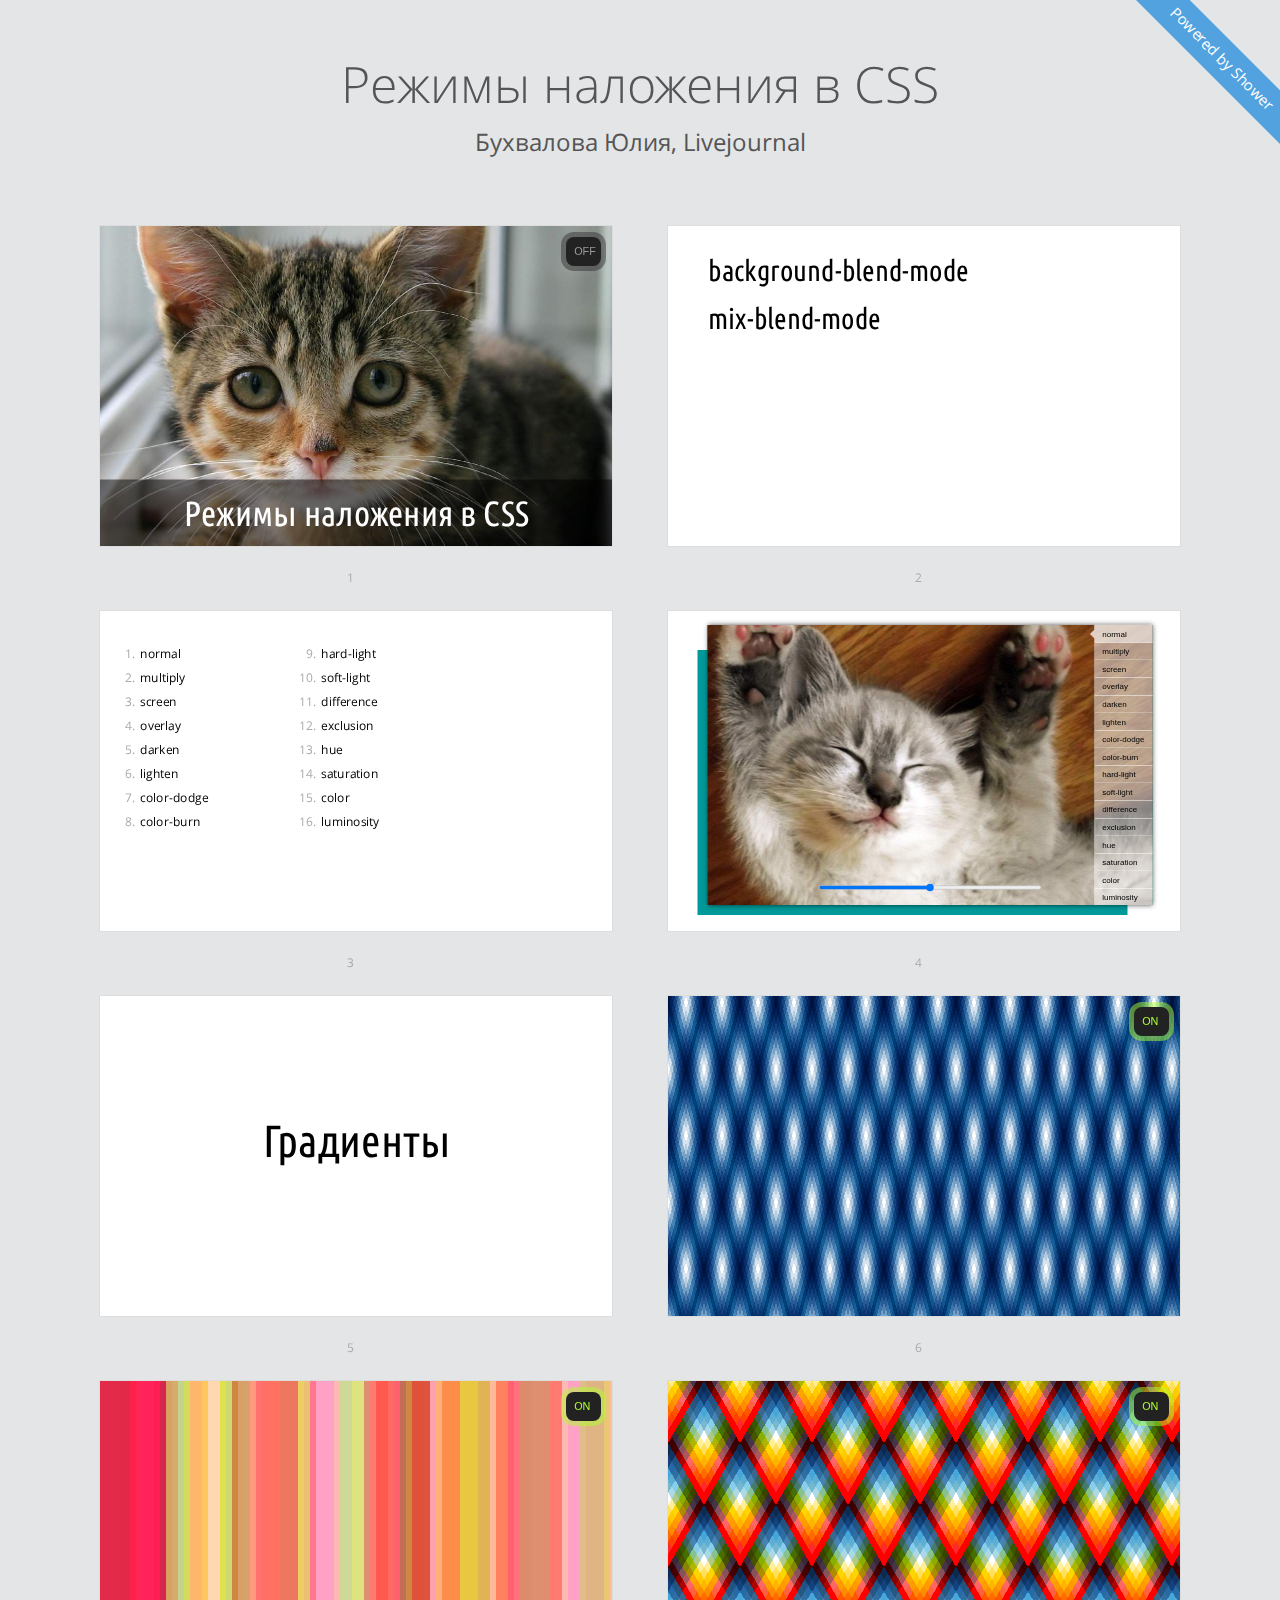
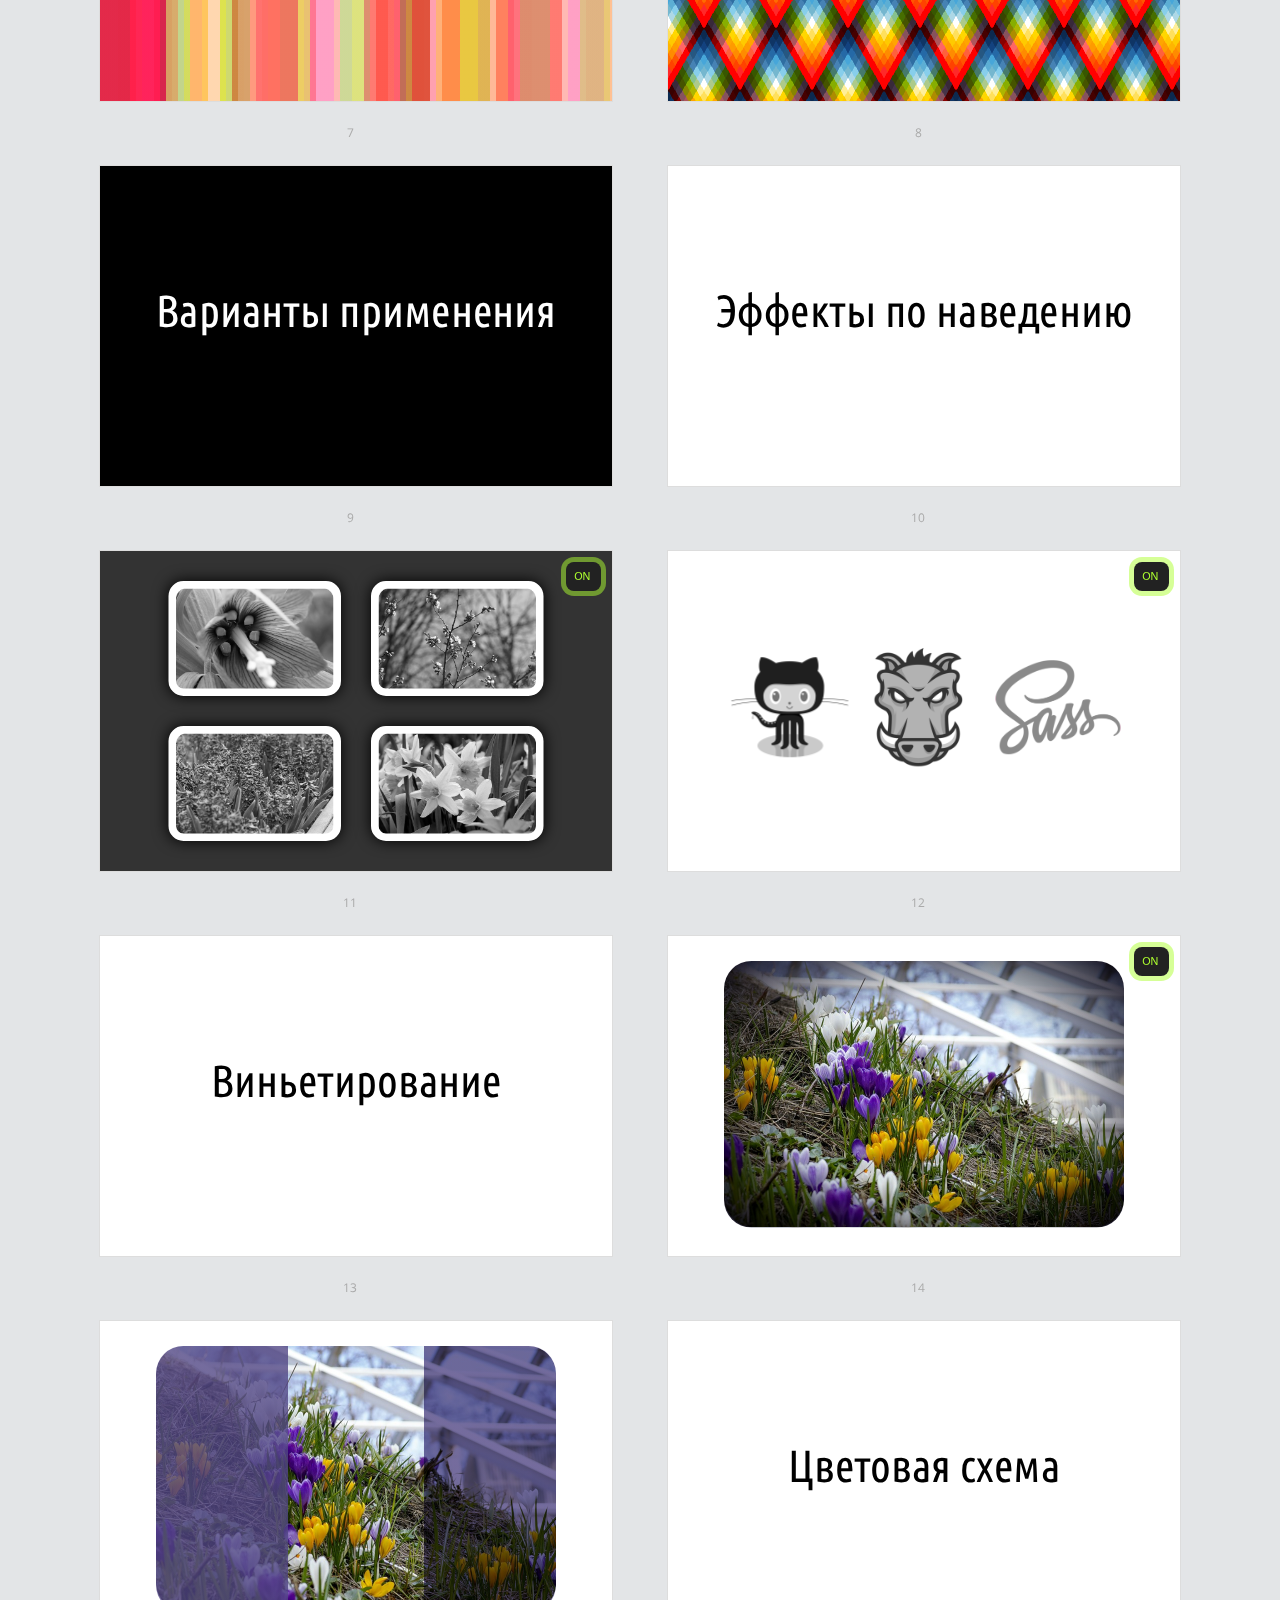
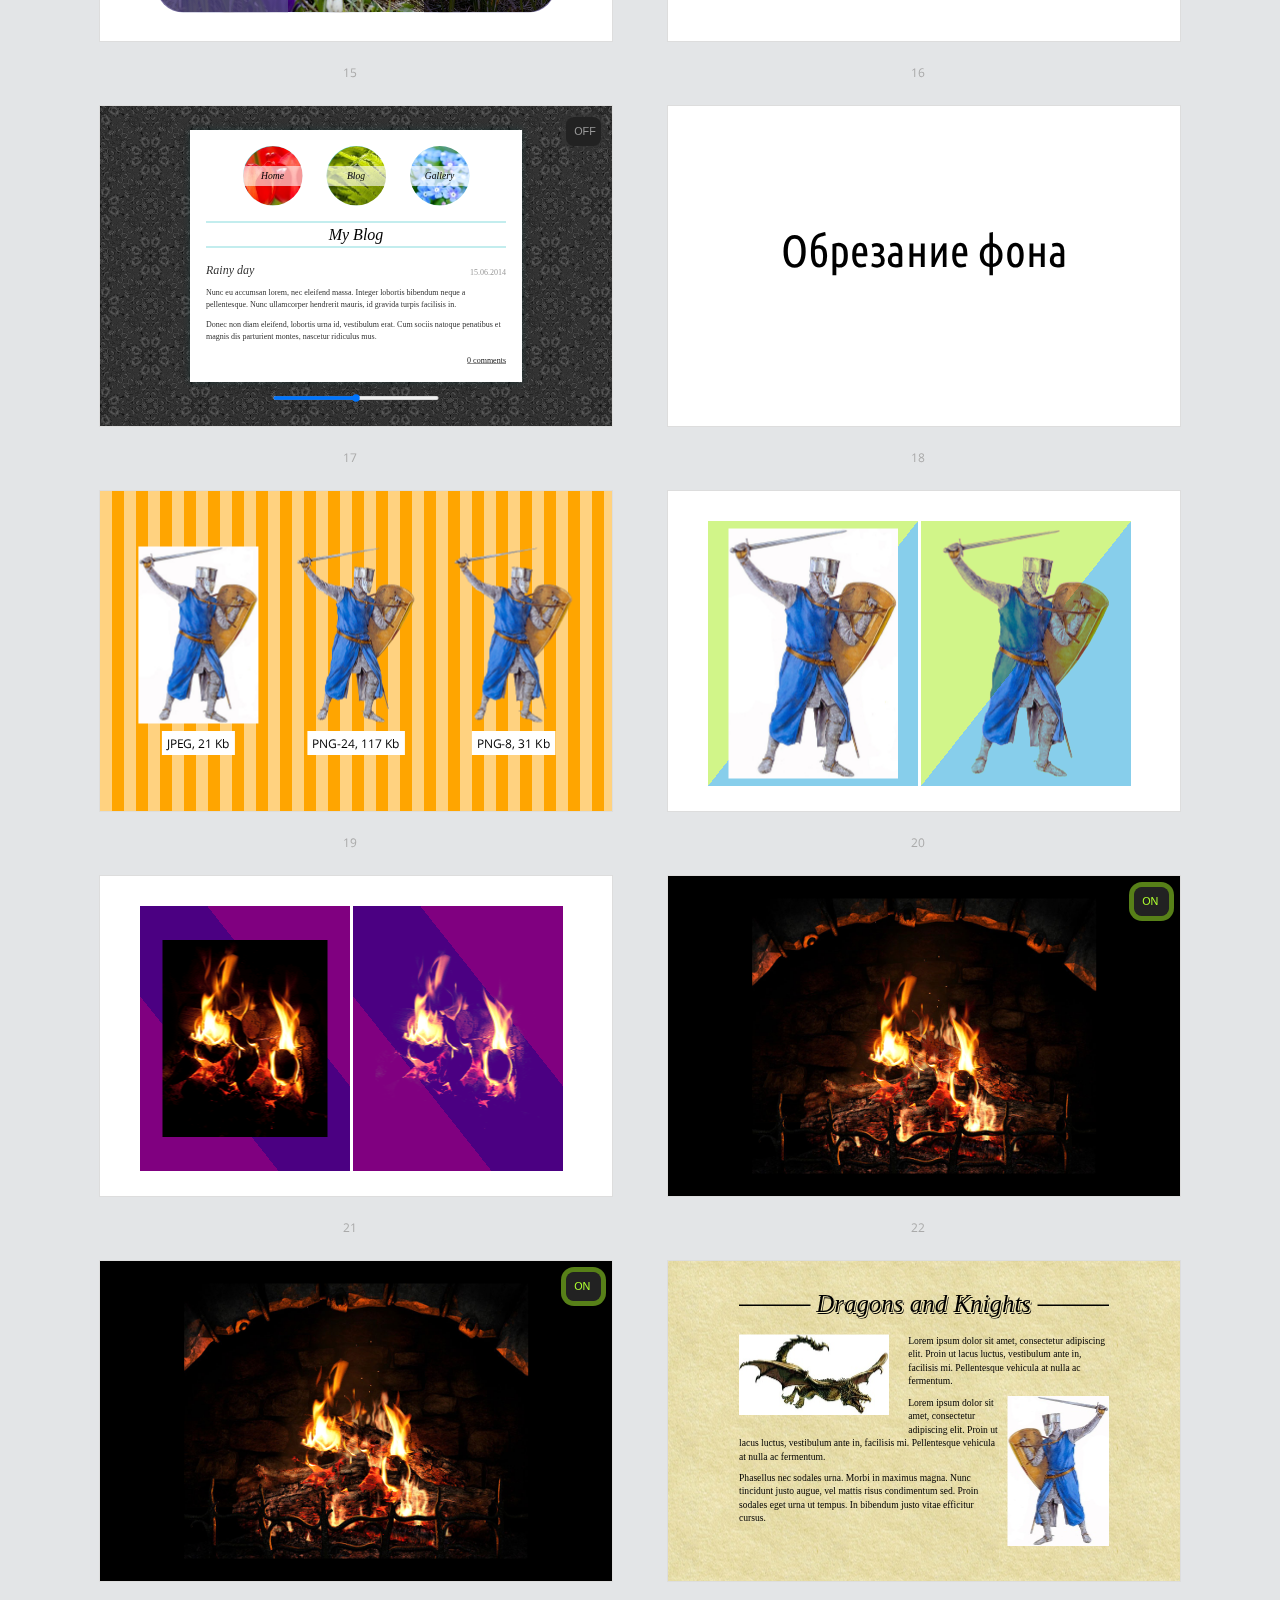
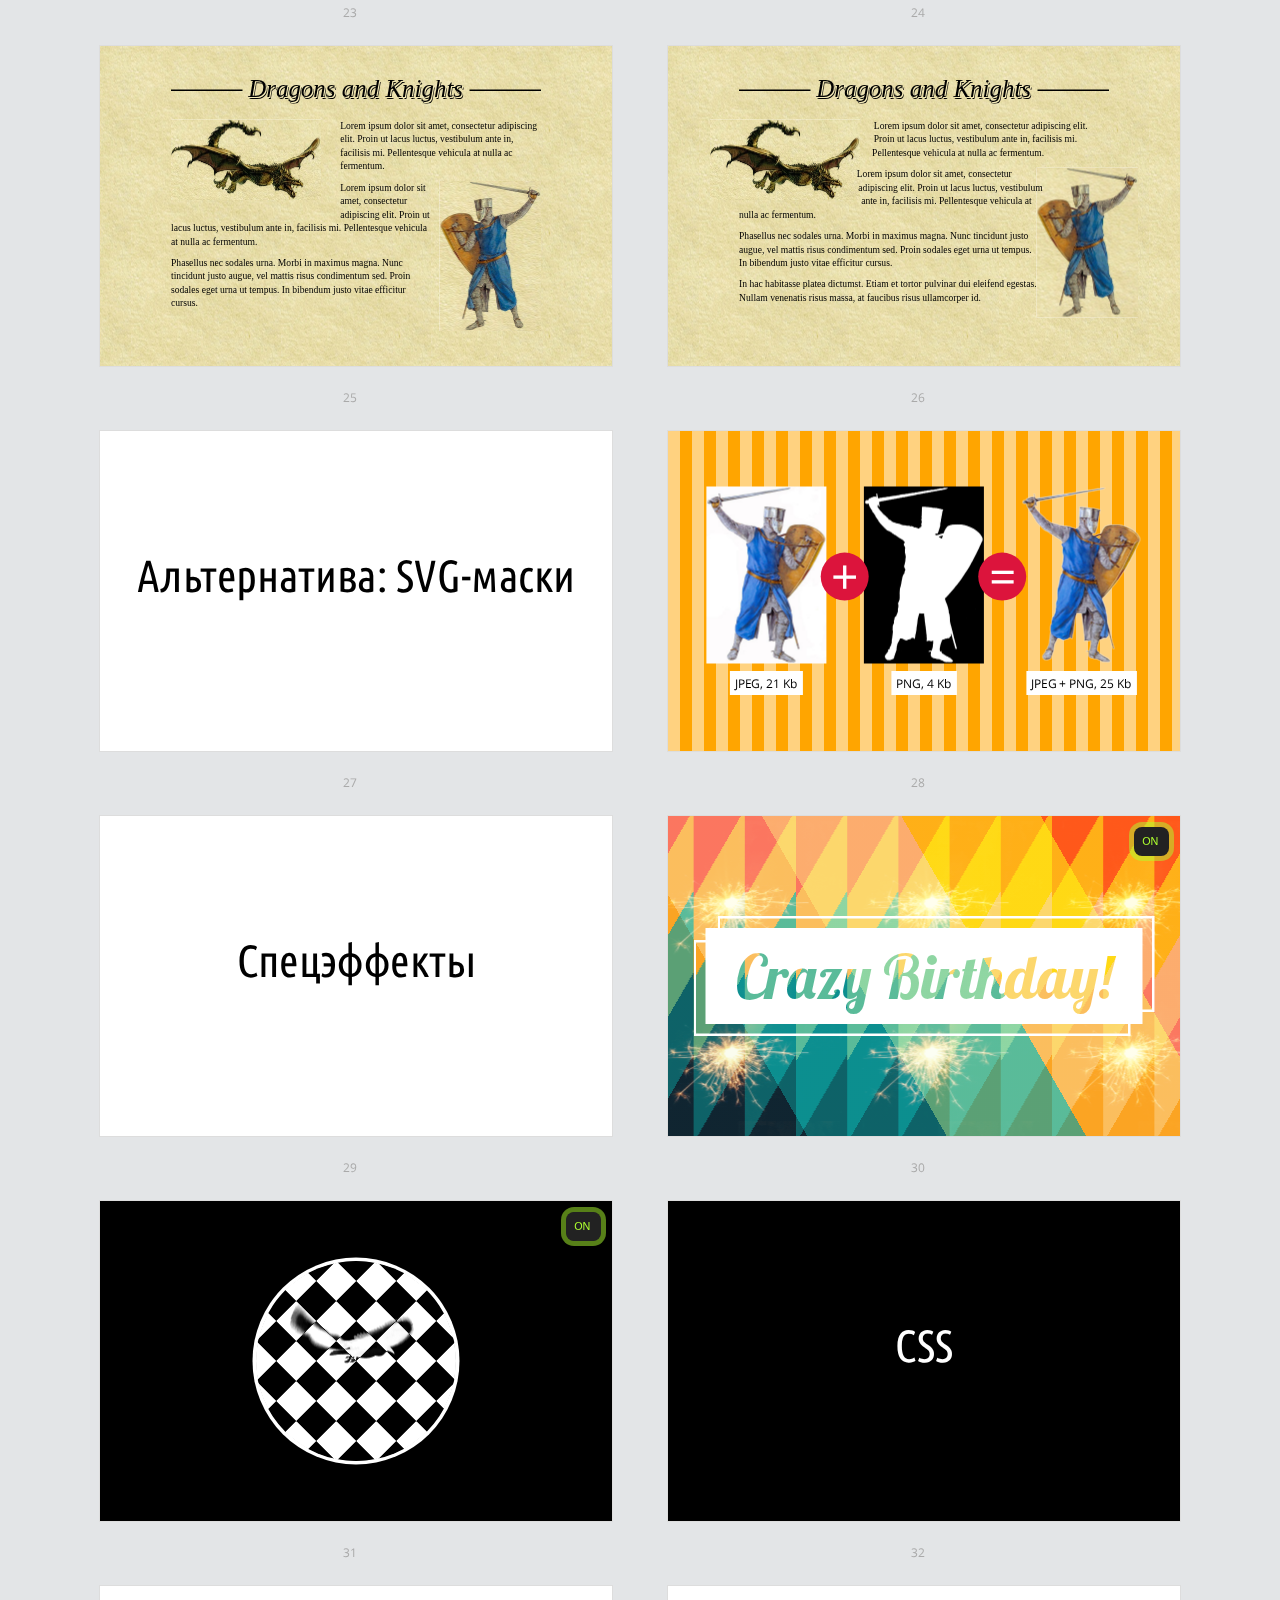
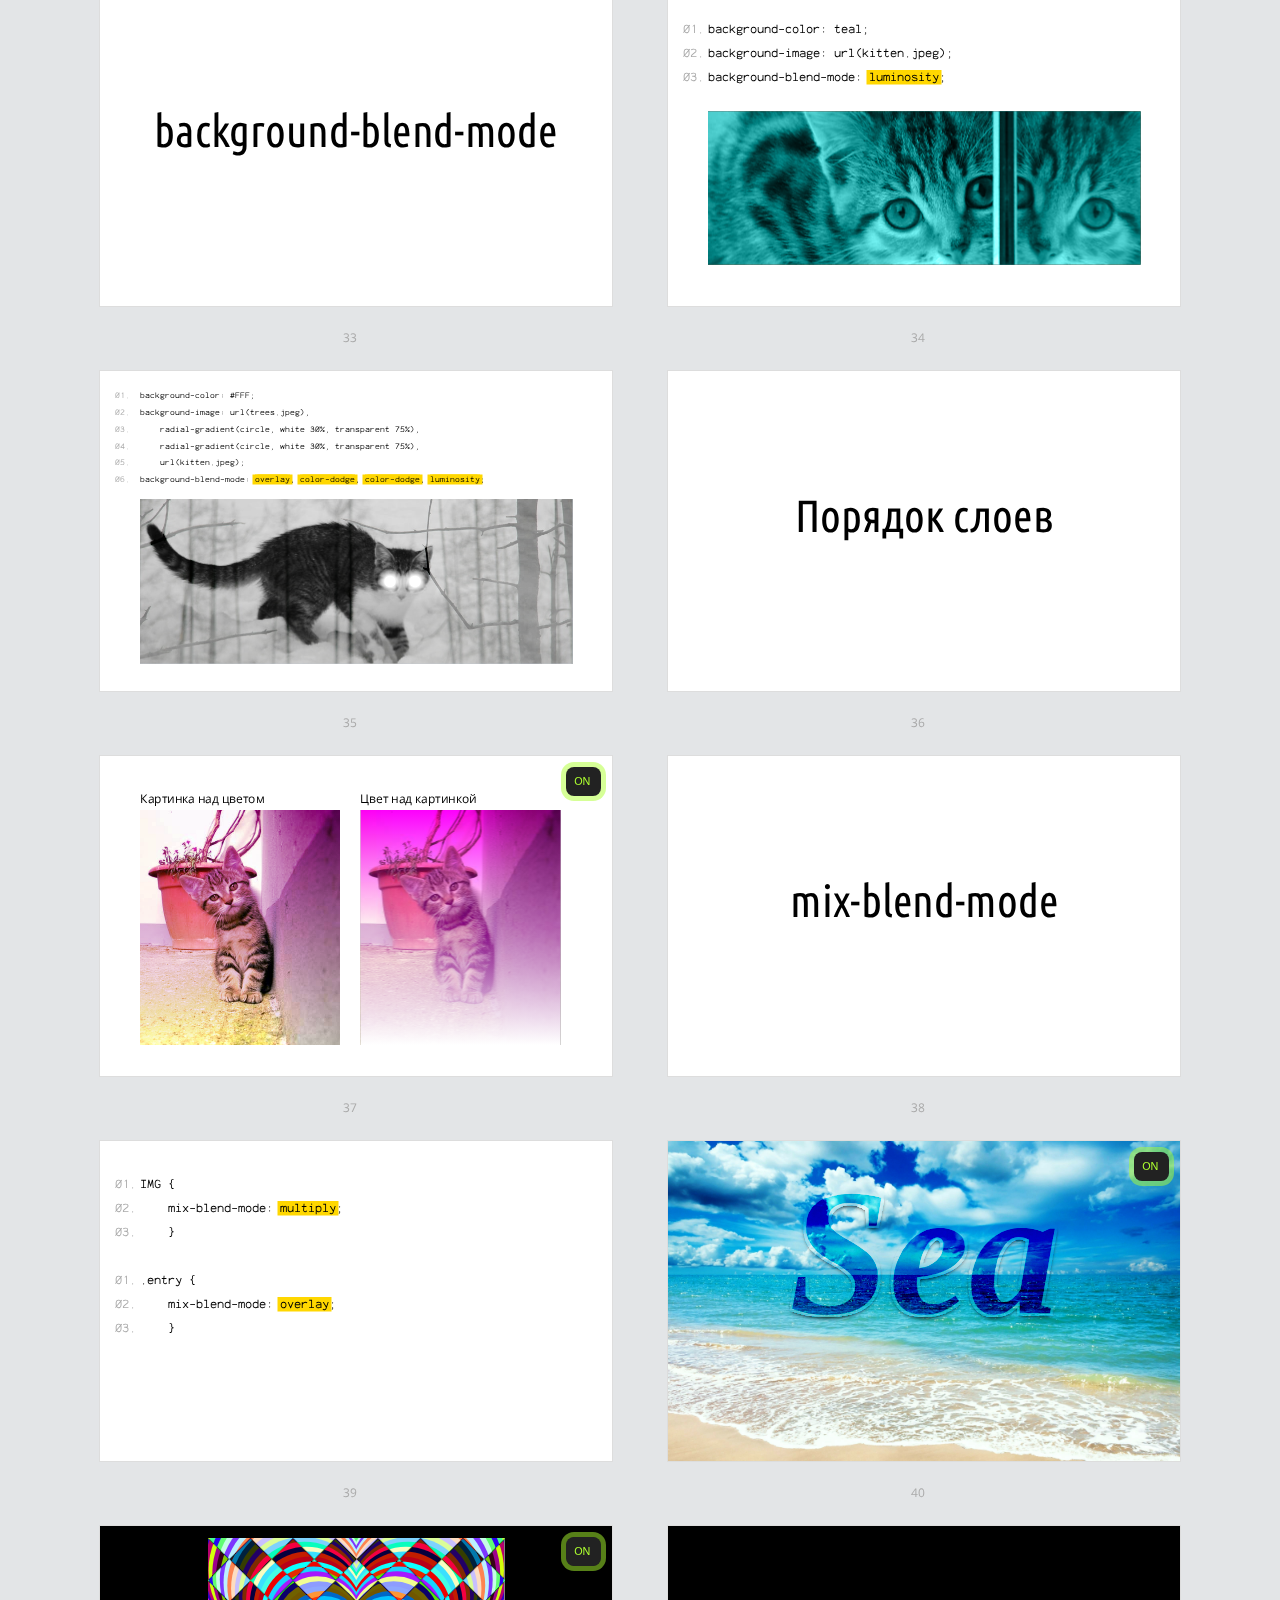
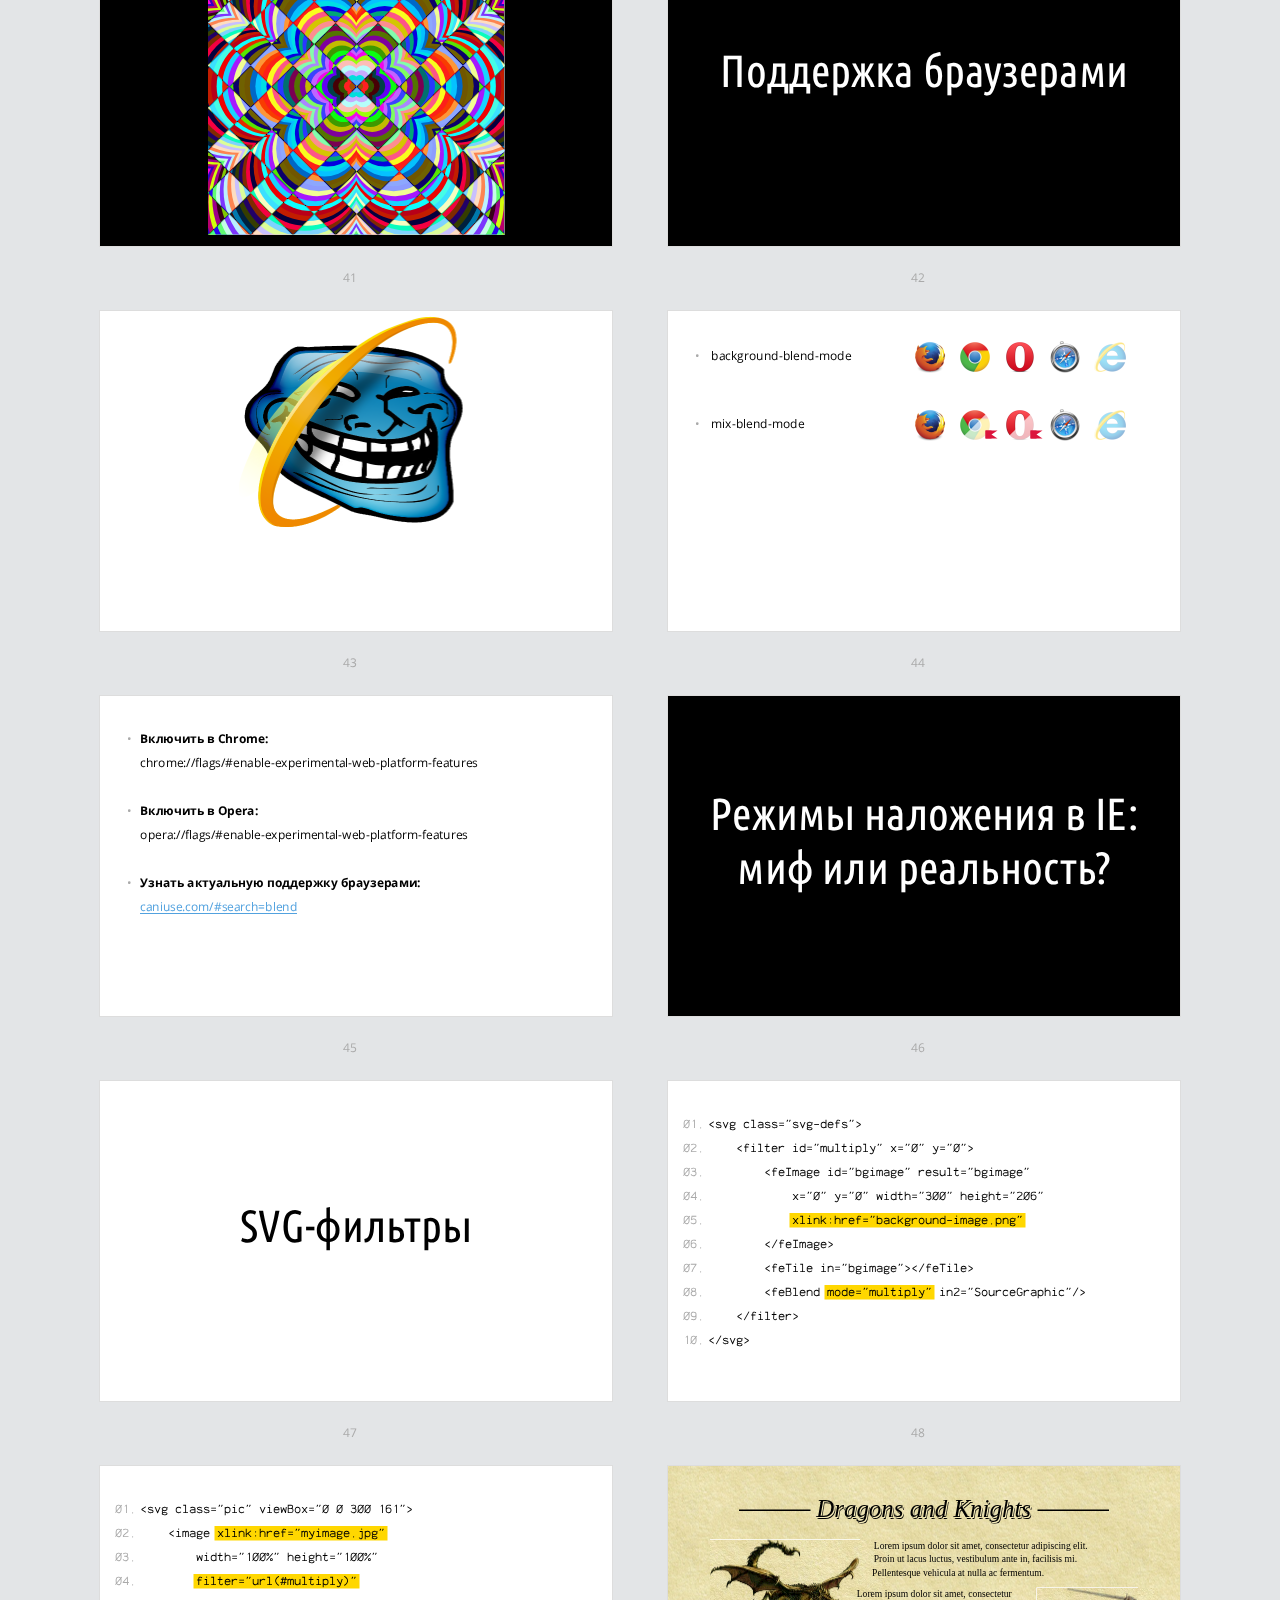
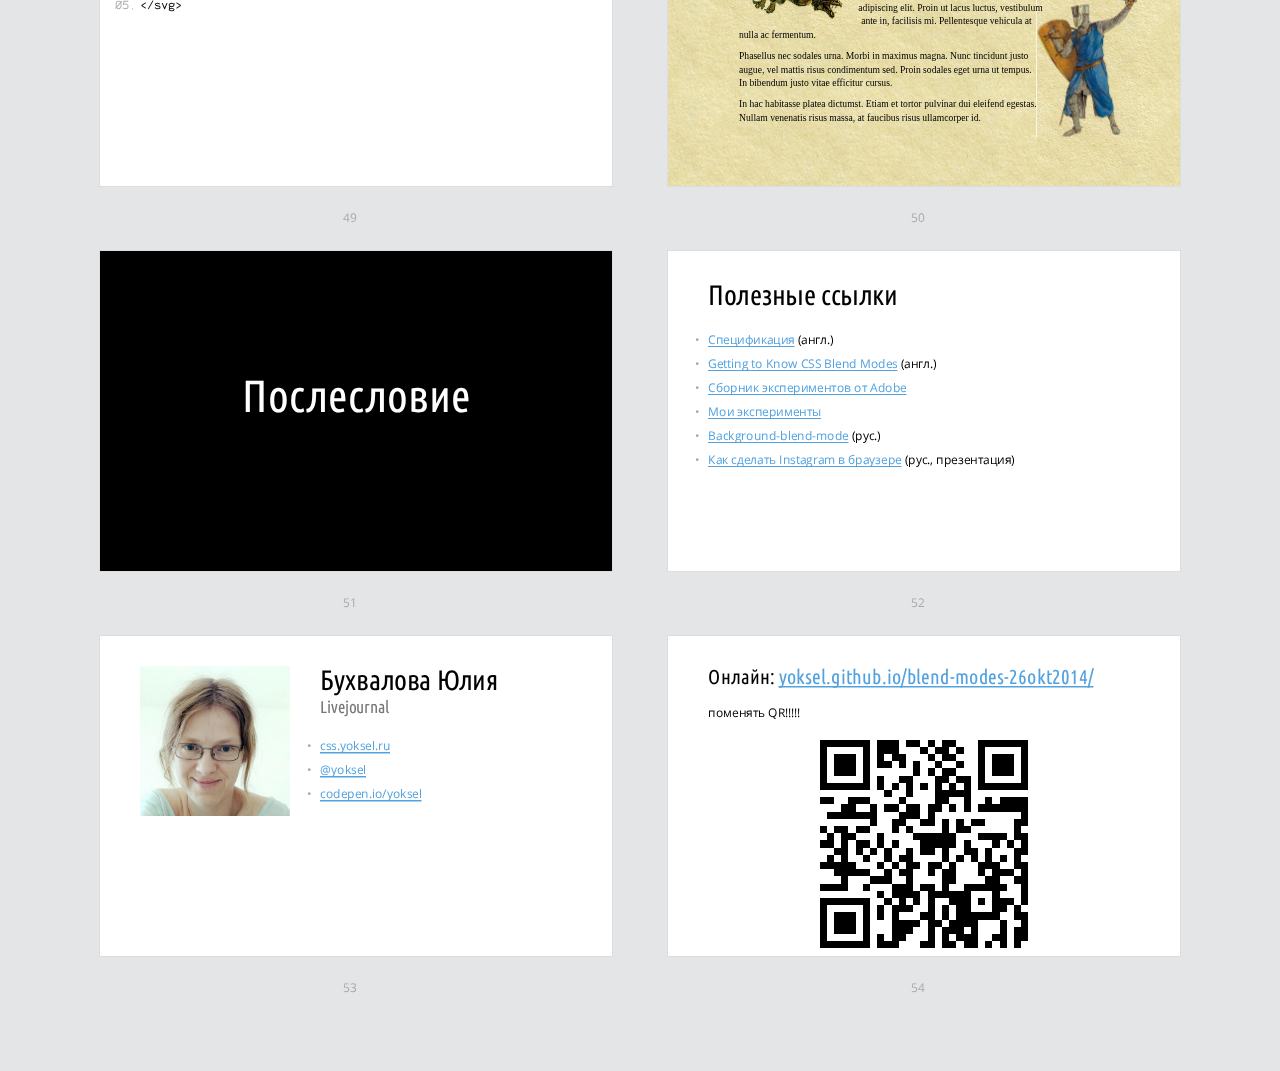
==== index-src.html @ 722d7d05 "Save changes" ====
<!DOCTYPE HTML>
<html lang="en"  id="show-tips">
<head>
    <title>Режимы наложения в CSS</title>
    <meta charset="utf-8">
    <meta name="viewport" content="width=792, user-scalable=no">
    <meta http-equiv="x-ua-compatible" content="ie=edge">
    <link rel="stylesheet" href="assets/shower-bright/styles/screen.css">
    <link rel="stylesheet" href="assets/css/style.css">
    <link rel="stylesheet" href="assets/css/flipping.css">
</head>
<body class="list" spellcheck="false">
 <!-- debug -->

    <div class="hidden-svg-defs">
        <div id="svg-parts" class="svg-defs">@@include('./assets/img/svg/parts.svg')</div>
    </div>

    <header class="caption">
        <h1>Режимы наложения в CSS</h1>
        <p>Бухвалова Юлия, Livejournal</p>
    </header>

    <section class="slide slide--imgcenter js-togglemode js-blendmode--off" id="Cover"><div>
        <h2 class="free-fly">Режимы наложения в CSS</h2>
    </div></section>

    <!-- Slide -->
    <section class="slide slide--vlm"><div>
        <div class="slide__content">
            <h2>background-blend-mode</h2>
            <h2 class="next">mix-blend-mode</h2>
        </div>
    </div></section>

    <!-- Slide -->
    <section class="slide slide--vlm slide--horcenter"><div>

    <div class="slide__content modes-wrapper">
        <ol class="column column--left">
            <li>normal</li>
            <li>multiply</li>
            <li>screen</li>
            <li>overlay</li>
            <li>darken</li>
            <li>lighten</li>
            <li>color-dodge</li>
            <li>color-burn</li>
        </ol>
        <ol class="column column--right">
            <li>hard-light</li>
            <li>soft-light</li>
            <li>difference</li>
            <li>exclusion</li>
            <li>hue</li>
            <li>saturation</li>
            <li>color</li>
            <li>luminosity</li>
        </ol>
    </div>
    </div></section>

    <!-- Slide -->
    <section class="slide"><div>
        <div class="demo-selectmode">
            <div class="demo-selectmode__content"></div>
           <input type="range" min="0" max="360" class="inp-range"/>
        </div>
    </div></section>

    <!-- Slide -->
    <section class="slide"><div>
        <h2 class="free-fly">Градиенты</h2>
    </div></section>

    <!-- Slide -->
    <section class="slide"><div>
        <div class="demo--gradient demo--bluecarbon js-togglemode">
        </div>
    </div></section>

    <!-- Slide -->
    <section class="slide"><div>
        <div class="demo--gradient demo--cicada js-togglemode">
        </div>
    </div></section>

    <!-- Slide -->
    <section class="slide"><div>
        <div class="demo--gradient demo--rainbow js-togglemode">
        </div>
    </div></section>

    <!-- Slide -->
    <section class="slide bg--dark"><div>
        <h2 class="free-fly">Варианты применения</h2>
    </div></section>

    <!-- Slide -->
    <section class="slide"><div>
        <h2 class="free-fly">Эффекты по наведению</h2>
    </div></section>

    <!-- Slide -->
    <section class="slide bg--dark-gray js-togglemode"><div>
        <ul class="demo--hovercolors">
            <li class="demo--hovercolors__item"></li>
            <li class="demo--hovercolors__item"></li>
            <li class="demo--hovercolors__item"></li>
            <li class="demo--hovercolors__item"></li>
        </ul>
    </div></section>

    <!-- Slide -->
    <section class="slide js-togglemode"><div>
        <ul class="demo-devlogos">
            <li class="demo-devlogos__item demo-devlogos__item--git"><a href="https://github.com/"></a></li>
            <li class="demo-devlogos__item demo-devlogos__item--grunt"><a href="http://gruntjs.com/"></a></li>
            <li class="demo-devlogos__item demo-devlogos__item--sass"><a href="http://sass-lang.com/"></a></li>
        </ul>
    </div></section>

    <!-- Slide -->
    <section class="slide"><div>
        <h2 class="free-fly">Виньетирование</h2>
    </div></section>

    <!-- Slide -->
    <section class="slide js-togglemode"><div>
        <div class="demo--vignette">
        </div>
    </div></section>

    <!-- Slide -->
    <section class="slide"><div>
        <div class="demo--vignette demo--vignette-overlay">
        </div>
    </div></section>

    <!-- Slide -->
    <!-- <section class="slide"><div>
        Цветные тени (before + multiply)
    </div></section> -->

    <!-- Slide -->
    <section class="slide"><div>
        <h2 class="free-fly">Цветовая схема</h2>
    </div></section>

    <!-- Slide -->
    <section class="slide js-togglemode js-blendmode--off"><div>

    <div class="demo--colorize colorize-demo">

        <div class="colorize-demo__content">
              <input type="range" min="0" max="360" class="inp-range"/>

              <nav class="nav"><a href="#" class="nav__item nav__item--home"><span>home</span></a><a href="#" class="nav__item nav__item--blog"><span>blog</span></a><a href="#" class="nav__item nav__item--gallery"><span>gallery</span></a>
              </nav>

              <section class="section">
                <h1>My Blog</h1>
                <article class="article">
                  <time class="article__datetime">15.06.2014</time>
                  <h2 class="article__title">Rainy day</h2>
                  <p>Nunc eu accumsan lorem, nec eleifend massa. Integer lobortis bibendum neque a pellentesque. Nunc ullamcorper hendrerit mauris, id gravida turpis facilisis in. </p>
                  <p>Donec non diam eleifend, lobortis urna id, vestibulum erat. Cum sociis natoque penatibus et magnis dis parturient montes, nascetur ridiculus mus. </p>
                  <div class="article__footer"><a href="#">0 comments</a></div>
                </article>
              </section>
            </div>

        </div>
    </div></section>

    <!-- Slide -->
    <section class="slide"><div>
        <h2 class="free-fly">Обрезание фона</h2>
    </div></section>

    <!-- Slide -->
    <section class="slide bg--stripes"><div>

        <ul class="demo-knight-png">
            <li class="demo-knight-png__item">
                <img src="assets/img/demos/knights/knight-M.jpg"/>
                <div class="demo-knight-png__weight">JPEG, 21 Kb</div>
            </li>

            <li class="demo-knight-png__item next">
                <img src="assets/img/demos/knights/knight-M-png24.png"/>
                <div class="demo-knight-png__weight">PNG-24, 117 Kb</div>
            </li>

            <li class="demo-knight-png__item next">
                <img src="assets/img/demos/knights/knight-M-png8.png"/>
                <div class="demo-knight-png__weight">PNG-8, 31 Kb</div>
            </li>
        </ul>

    </div></section>

    <!-- Slide -->
    <section class="slide"><div>
        <div class="demo demo-knight"></div>
        <div class="demo demo-knight demo-knight--bbmode next"></div>
    </div></section>

    <section class="slide"><div>
        <div class="demo demo-fire"></div>
        <div class="demo demo-fire demo-fire--bbmode next"></div>
    </div></section>

    <section class="slide bg--dark bg--dark-hover js-togglemode"><div>
        <div class="demo demo-fireplace"></div>
    </div></section>

    <section class="slide bg--dark bg--dark-hover js-togglemode"><div>
        <div class="demo demo-fireplace demo-fireplace--transpgif"></div>
    </div></section>

    <!-- Slide -->
    <section class="slide slide--dragons"><div>
        <div class="demo-dragons">
          <div class="demo-dragons__text">
            <h1 class="demo-dragons__title">Dragons and Knights</h1>
            <div class="pic pic--dragon"></div>
            <p>Lorem ipsum dolor sit amet, consectetur adipiscing elit. Proin ut lacus luctus, vestibulum ante in, facilisis mi. Pellentesque vehicula at nulla ac fermentum. </p>
            <div class="pic pic--knight"></div>
            <p>Lorem ipsum dolor sit amet, consectetur adipiscing elit. Proin ut lacus luctus, vestibulum ante in, facilisis mi. Pellentesque vehicula at nulla ac fermentum. </p>
            <p>Phasellus nec sodales urna. Morbi in maximus magna. Nunc tincidunt justo augue, vel mattis risus condimentum sed. Proin sodales eget urna ut tempus. In bibendum justo vitae efficitur cursus. </p>
            <p class="hidden">In hac habitasse platea dictumst. Etiam et tortor pulvinar dui eleifend egestas. Nullam venenatis risus massa, at faucibus risus ullamcorper id. </p>
            </div>
        </div>
    </div></section>

    <!-- Slide -->
    <section class="slide slide--dragons"><div>
        <div class="demo-dragons has-modes">
          <div class="demo-dragons__text">
            <h1 class="demo-dragons__title">Dragons and Knights</h1>
            <div class="pic pic--dragon"></div>
            <p>Lorem ipsum dolor sit amet, consectetur adipiscing elit. Proin ut lacus luctus, vestibulum ante in, facilisis mi. Pellentesque vehicula at nulla ac fermentum. </p>
            <div class="pic pic--knight"></div>
            <p>Lorem ipsum dolor sit amet, consectetur adipiscing elit. Proin ut lacus luctus, vestibulum ante in, facilisis mi. Pellentesque vehicula at nulla ac fermentum. </p>
            <p>Phasellus nec sodales urna. Morbi in maximus magna. Nunc tincidunt justo augue, vel mattis risus condimentum sed. Proin sodales eget urna ut tempus. In bibendum justo vitae efficitur cursus. </p>
            <p class="hidden">In hac habitasse platea dictumst. Etiam et tortor pulvinar dui eleifend egestas. Nullam venenatis risus massa, at faucibus risus ullamcorper id. </p>
            </div>
        </div>
    </div></section>

    <!-- Slide -->
    <section class="slide slide--dragons"><div>
        <div class="demo-dragons has-modes has-shapes">
          <div class="demo-dragons__text">
            <h1 class="demo-dragons__title">Dragons and Knights</h1>
            <div class="pic pic--dragon"></div>
            <p>Lorem ipsum dolor sit amet, consectetur adipiscing elit. Proin ut lacus luctus, vestibulum ante in, facilisis mi. Pellentesque vehicula at nulla ac fermentum. </p>
            <div class="pic pic--knight"></div>
            <p>Lorem ipsum dolor sit amet, consectetur adipiscing elit. Proin ut lacus luctus, vestibulum ante in, facilisis mi. Pellentesque vehicula at nulla ac fermentum. </p>
            <p>Phasellus nec sodales urna. Morbi in maximus magna. Nunc tincidunt justo augue, vel mattis risus condimentum sed. Proin sodales eget urna ut tempus. In bibendum justo vitae efficitur cursus. </p>
            <p>In hac habitasse platea dictumst. Etiam et tortor pulvinar dui eleifend egestas. Nullam venenatis risus massa, at faucibus risus ullamcorper id. </p>
            </div>
        </div>
    </div></section>

    <!-- Slide -->
    <section class="slide"><div>
        <h2 class="free-fly">Альтернатива: SVG-маски</h2>
    </div></section>

    <!-- Slide -->
    <section class="slide bg--stripes"><div>

        <svg class="svg-defs">
          <mask id="mask">
             <image xlink:href="assets/img/demos/knights/knight-mask-M.png" width="240" height="354"/>
          </mask>
        </svg>

        <ul class="demo-knight-svg">
            <li class="demo-knight-svg__item">
                <img src="assets/img/demos/knights/knight-M.jpg">
                <div class="demo-knight-png__weight">JPEG, 21 Kb</div>
            </li>

            <li class="demo-knight-svg__item next"  data-sign="+">
                <img src="assets/img/demos/knights/knight-mask-M.png">
                <div class="demo-knight-png__weight">PNG, 4 Kb</div>
            </li>

            <li class="demo-knight-svg__item next" data-sign="=">
                <svg class="svg-knight" viewBox="0 0 240 354">
                    <image xlink:href="assets/img/demos/knights/knight-M.jpg" width="100%" height="100%"
                          mask="url(#mask)"/>
                </svg>
                <div class="demo-knight-png__weight">JPEG + PNG, 25 Kb</div>
            </li>
        </ul>
    </div></section>

    <!-- Slide -->
    <section class="slide"><div>
        <h2 class="free-fly">Спецэффекты</h2>
    </div></section>

    <!-- Slide -->
    <section class="slide bg--dark js-togglemode"><div>
        <div class="demo-birthday">
            <h1 class="demo-birthday__title">Crazy Birthday!</h1>
        </div>
    </div></section>

    <!-- Slide -->
    <section class="slide bg--dark js-togglemode"><div>
        <div class="demo-bird">
        </div>
    </div></section>

    <!-- Slide -->
    <section class="slide bg--dark"><div>
        <h2 class="free-fly">CSS</h2>
    </div></section>

    <section class="slide"><div>
        <h2 class="free-fly">background-blend-mode</h2>
    </div></section>

    <!-- Slide -->
    <section class="slide"><div>

        <pre class="list--steps">
            <code>background-color: teal;<div class="demo--css demo--css-color"></div></code>
            <code class="next">background-image: url(kitten.jpeg);<div class="demo--css demo--css-img"></div></code>
            <code class="next">background-blend-mode: <mark>luminosity</mark>;<div class="demo--css demo--css-blend"></div></code>
        </pre>

    </div></section>

    <!-- Slide -->
    <section class="slide slide--tlen"><div>

        <pre class="list--steps list--steps-tlen">
            <code>background-color: #FFF;<div class="demo--tlen demo--tlen-color"></div></code>
            <code class="next">background-image: url(trees.jpeg),<div class="demo--tlen demo--tlen-img"></div></code>
<code class="next">    radial-gradient(circle, white 30%, transparent 75%),</code>
<code class="next">    radial-gradient(circle, white 30%, transparent 75%),</code>
<code class="next">    url(kitten.jpeg);</code>
            <code class="next">background-blend-mode: <mark>overlay</mark>, <mark>color-dodge</mark>, <mark>color-dodge</mark>, <mark>luminosity</mark>;<div class="demo--tlen demo--tlen-blend"></div></code>
        </pre>

    </div></section>

    <!-- Slide -->
    <section class="slide"><div>
        <h2 class="free-fly">Порядок слоев</h2>
    </div></section>

    <!-- Slide -->
    <section class="slide"><div>
        <div class="demo-wrapper  js-togglemode">

            <div class="column column--left">
                Картинка над цветом
                <div class="demo--colorimage">
                </div>
            </div>
            <div class="column column--right">
                Цвет над картинкой
                <div class="demo--colorimage demo--colorimage-revert">
                </div>
            </div>

        </div>
    </div></section>

    <section class="slide"><div>
        <h2 class="free-fly">mix-blend-mode</h2>
    </div></section>

    <!-- Slide -->
    <section class="slide"><div>
        <pre><code>IMG {</code>
        <code>    mix-blend-mode: <mark>multiply</mark>; </code>
        <code>    }</code></pre>

        <pre class="next"><code>.entry { </code>
        <code>    mix-blend-mode: <mark>overlay</mark>; </code>
        <code>    }</code></pre>

    </div></section>

    <!-- Slide -->
    <section class="slide js-togglemode"><div>
        <div class="demo-sea">
            <h1 class="demo-sea__title">Sea</h1>
        </div>
    </div></section>

    <!-- Slide -->
    <section class="slide bg--dark js-togglemode"><div>
        <div class="demo-shadows">
            <div class="demo-shadows__shadows"></div>
            <div class="demo-shadows__cells"></div>
        </div>
    </div></section>

    <!-- Slide -->
    <section class="slide bg--dark"><div>
        <h2 class="free-fly">Поддержка браузерами</h2>
    </div></section>

    <section class="slide slide--imgcenter"><div>
        <img src="./assets/img/demos/ie-trollface.png">
    </div></section>

    <!-- Slide -->
    <section class="slide"><div>

    <ul class="list--support">
        <li>
            <dl class="browsers">
                <dt>background-blend-mode</dt>
                <dd class="browser firefox"></dd>
                <dd class="browser chrome"></dd>
                <dd class="browser opera"></dd>
                <dd class="browser safari"></dd>
                <dd class="browser ie no-support"></dd>
            </dl>
        </li>

        <li class="next">
            <dl class="browsers">
                <dt>mix-blend-mode</dt>
                <dd class="browser firefox"></dd>
                <dd class="browser chrome browser-flag"></dd>
                <dd class="browser opera  browser-flag"></dd>
                <dd class="browser safari"></dd>
                <dd class="browser ie no-support"></dd>
            </dl>
        </li>

    </ul>

    </div></section>

    <!-- Slide -->
    <section class="slide"><div>

        <ul class="list--morespaces">
            <li><b>Включить в Chrome:</b><br/> chrome://flags/#enable-experimental-web-platform-features</li>
            <li class="next"><b>Включить в Opera:</b><br/>
       opera://flags/#enable-experimental-web-platform-features
            </li>

            <li class="next"><b>Узнать актуальную поддержку браузерами:</b><br/> <a href="http://caniuse.com/#search=blend">caniuse.com/#search=blend</a></li>
        </ul>

    </div></section>

    <!-- Slide -->
    <section class="slide bg--dark"><div>
        <h2 class="free-fly">Режимы наложения в IE:<br/>миф или реальность?</h2>
    </div></section>

    <section class="slide"><div>
        <h2 class="free-fly">SVG-фильтры</h2>
    </div></section>

    <!-- Slide -->
    <section class="slide"><div>
<pre><code>&lt;svg class="svg-defs"></code>
<code>    &lt;filter id="multiply" x="0" y="0"></code>
<code>        &lt;feImage id="bgimage" result="bgimage"</code>
<code>            x="0" y="0" width="300" height="206"</code>
<code>            <mark>xlink:href="background-image.png"</mark></code>
<code>        &lt;/feImage></code>
<code>        &lt;feTile in="bgimage">&lt;/feTile></code>
<code>        &lt;feBlend <mark>mode="multiply"</mark> in2="SourceGraphic"/></code>
<code>    &lt;/filter></code>
<code>&lt;/svg></code></pre>
    </div></section>

    <!-- Slide -->
    <section class="slide"><div>
        <pre><code>&lt;svg class="pic" viewBox="0 0 300 161"></code>
<code>    &lt;image <mark>xlink:href="myimage.jpg"</mark></code>
<code>        width="100%" height="100%"</code>
<code>        <mark>filter="url(#multiply)"</mark></code>
<code>&lt;/svg></code></pre>
    </div></section>

    <!-- Slide -->
    <section class="slide slide--dragons"><div>

        <svg class="svg-defs">
          <filter id="multiply" x="0" y="0">
              <feImage id="bgimage" result="bgimage" x="0" y="0" width="400" height="400" xlink:href="./assets/img/demos/knights/paper-tiled.jpg"></feImage>
              <feTile in="bgimage"></feTile>
              <feBlend mode="multiply" in2="SourceGraphic"/>
            </filter>
        </svg>
        <div class="demo-dragons has-shapes">
          <div class="demo-dragons__text">
            <h1 class="demo-dragons__title">Dragons and Knights</h1>
            <div class="pic pic--dragon">
                <svg viewBox="0 0 300 161">
                    <image xlink:href="./assets/img/demos/knights/dragon.jpeg" width="100%" height="100%" filter="url(#multiply)"></image>
                </svg>
            </div>
            <p>Lorem ipsum dolor sit amet, consectetur adipiscing elit. Proin ut lacus luctus, vestibulum ante in, facilisis mi. Pellentesque vehicula at nulla ac fermentum. </p>
            <div class="pic pic--knight">
                <svg viewBox="0 0 203 300">
                    <image xlink:href="./assets/img/demos/knights/knight-to-left.jpeg" width="100%" height="100%" filter="url(#multiply)"></image>
                </svg>
            </div>
            <p>Lorem ipsum dolor sit amet, consectetur adipiscing elit. Proin ut lacus luctus, vestibulum ante in, facilisis mi. Pellentesque vehicula at nulla ac fermentum. </p>
            <p>Phasellus nec sodales urna. Morbi in maximus magna. Nunc tincidunt justo augue, vel mattis risus condimentum sed. Proin sodales eget urna ut tempus. In bibendum justo vitae efficitur cursus. </p>
            <p>In hac habitasse platea dictumst. Etiam et tortor pulvinar dui eleifend egestas. Nullam venenatis risus massa, at faucibus risus ullamcorper id. </p>
            </div>
        </div>
    </div></section>


    <section class="slide bg--dark"><div>
        <h2 class="free-fly">Послесловие</h2>
    </div></section>

    <section class="slide"><div>
        <h3>Полезные ссылки</h3>
            <ul>
                <li><a href="http://www.w3.org/TR/compositing-1/">Спецификация</a> (англ.)</li>
                <li class="next"><a href="https://dev.opera.com/articles/getting-to-know-css-blend-modes/">Getting to Know CSS Blend Modes</a> (англ.)</li>
                <li class="next"><a href="http://codepen.io/collection/Hcdol/">Сборник экспериментов от Adobe</a></li>
                <li class="next"><a href="http://codepen.io/collection/fEkjb/">Мои эксперименты</a></li>
                <li class="next"><a href="http://css.yoksel.ru/background-blend-mode/">Background-blend-mode</a> (рус.)</li>
                <li class="next"><a href="http://webstandardsdays.ru/2014/06/28/pres/web-instagram/">Как сделать Instagram в браузере</a> (рус., презентация)</li>
            </ul>
    </div></section>

    <section class="slide slide--about"><div>
            <img src="./assets/img/me.jpeg" class="photo"/>
            <h3>Бухвалова Юлия<span>Livejournal</span></h3>
            <ul>
                <li><a href="http://css.yoksel.ru/">css.yoksel.ru</a></li>
                <li><a href="https://twitter.com/yoksel">@yoksel</a></li>
                <li><a href="http://codepen.io/yoksel">codepen.io/yoksel</a></li>
            </ul>
    </div></section>

    <section class="slide slide--horcenter"><div>
        <h4>Онлайн: <a href="http://yoksel.github.io/blend-modes-26okt2014/">yoksel.github.io/blend-modes-26okt2014/</a></h4>


         поменять QR!!!!!
        <img src="./assets/img/qr-code.svg" class="qr-code" />
    </div></section>

    <p class="badge">
        <a href="https://github.com/shower/shower">Powered by Shower</a>
    </p>

    <div class="progress"><div></div></div>
    <script src="assets/shower-core/shower.min.js"></script>
    <script src="assets/js/jquery-2.1.0.min.js"></script>
    <script src="assets/js/script.js"></script>
    <script src="assets/js/selectmode.js"></script>
    <script src="assets/js/togglemode.js"></script>
    <script src="assets/js/colorize.js"></script>
    <script src="assets/js/flipping.js"></script>
    <script src="assets/js/enable-tips.js"></script>
    <script src="//localhost:35731/livereload.js"></script>
    <!-- Copyright © 2014 yoksel. -->
</body>
</html>
---- assets/shower-bright/styles/screen.css ----
/**
 * Bright theme for Shower HTML presentation engine
 * shower-bright v1.0.9, https://github.com/shower/bright
 * Copyright © 2010–2014 Vadim Makeev, http://pepelsbey.net
 * Licensed under MIT license: github.com/shower/shower/wiki/MIT-License
 */
@font-face{font-family:'Open Sans';src:url(../fonts/OpenSans.woff) format("woff")}@font-face{font-weight:700;font-family:'Open Sans';src:url(../fonts/OpenSans.Bold.woff) format("woff")}@font-face{font-style:italic;font-family:'Open Sans';src:url(../fonts/OpenSans.Italic.woff) format("woff")}@font-face{font-style:italic;font-weight:700;font-family:'Open Sans';src:url(../fonts/OpenSans.Bold.Italic.woff) format("woff")}@font-face{font-family:'Open Sans Light';src:url(../fonts/OpenSans.Light.woff) format("woff")}@font-face{font-family:'Anka Coder';src:url(../fonts/Anka.Coder.woff) format("woff")}@font-face{font-style:italic;font-family:'Anka Coder';src:url(../fonts/Anka.Coder.Italic.woff) format("woff")}html,body,div,span,applet,object,iframe,h1,h2,h3,h4,h5,h6,p,blockquote,pre,a,abbr,acronym,address,big,cite,code,del,dfn,em,img,ins,kbd,q,s,samp,small,strike,strong,sub,sup,tt,var,b,u,i,center,dl,dt,dd,ol,ul,li,fieldset,form,label,legend,table,caption,tbody,tfoot,thead,tr,th,td,article,aside,canvas,details,embed,figure,figcaption,footer,header,hgroup,menu,nav,output,ruby,section,summary,time,mark,audio,video{margin:0;padding:0;border:0;font-size:100%;font:inherit;vertical-align:baseline}article,aside,details,figcaption,figure,footer,header,hgroup,menu,nav,section{display:block}body{line-height:1}ol,ul{list-style:none}blockquote,q{quotes:none}blockquote:before,blockquote:after,q:before,q:after{content:'';content:none}table{border-collapse:collapse;border-spacing:0}body{counter-reset:slide;font:24px/2 'Open Sans',sans-serif}@media print{body{text-rendering:geometricPrecision}}a{color:#52a2df;background:-webkit-gradient(linear,left bottom,left top,from(currentColor),color-stop(.09em,currentColor),color-stop(.09em,transparent),to(transparent))repeat-x;background:-webkit-linear-gradient(bottom,currentColor,currentColor .09em,transparent .09em,transparent)repeat-x;background:linear-gradient(to top,currentColor,currentColor .09em,transparent .09em,transparent)repeat-x;text-decoration:none}.caption{display:none;margin:0 0 60px;padding:0 50px 0 0;color:#555}.caption h1{font:50px 'Open Sans Light',sans-serif}.badge{position:absolute;top:0;right:0;display:none;overflow:hidden;visibility:hidden;width:11em;height:11em;line-height:2.5;font-size:15px}.badge a{position:absolute;bottom:50%;right:-50%;left:-50%;visibility:visible;background:#52a2df;color:#FFF;text-align:center;-webkit-transform-origin:50% 100%;-ms-transform-origin:50% 100%;transform-origin:50% 100%;-webkit-transform:rotate(45deg)translateY(-1em);-ms-transform:rotate(45deg)translateY(-1em);transform:rotate(45deg)translateY(-1em)}.slide{position:relative;width:1024px;height:640px;background:#FFF;color:#000;-webkit-print-color-adjust:exact;-webkit-text-size-adjust:none;-moz-text-size-adjust:none;-ms-text-size-adjust:none}@media print{.slide{page-break-before:always}}.slide:after{position:absolute;right:0;bottom:45px;left:0;color:#AAA;counter-increment:slide;content:counter(slide);text-align:center;line-height:1}.slide>div{position:absolute;top:0;left:0;overflow:hidden;padding:100px 96px 0 128px;width:800px;height:540px}.slide h2{margin:0 0 58px;font:48px/1 'Open Sans Light',sans-serif}.slide p{margin:0 0 48px}.slide a{color:#52a2df}.slide b,.slide strong{font-weight:700}.slide i,.slide em{font-style:italic}.slide kbd,.slide code,.slide samp{padding:2px 7px;background:rgba(0,0,0,.1);-moz-tab-size:4;-o-tab-size:4;tab-size:4;line-height:1;font-family:'Anka Coder',monospace}.slide sub,.slide sup{position:relative;line-height:0;font-size:75%}.slide sub{bottom:-.25em}.slide sup{top:-.5em}.slide blockquote{font-style:italic}.slide blockquote:before{position:absolute;margin:-50px 0 0 -100px;color:#DDD;content:'\201C';line-height:1;font-size:200px}.slide blockquote+figcaption{margin:-48px 0 48px;font-style:italic;font-weight:700}.slide ol,.slide ul{margin:0 0 48px;counter-reset:list}.slide ol li,.slide ul li{text-indent:-2em}.slide ol li:before,.slide ul li:before{display:inline-block;width:2em;color:#AAA;text-align:right}.slide ol ol,.slide ol ul,.slide ul ol,.slide ul ul{margin:0 0 0 2em}.slide ul>li:before{content:'\2022\00A0\00A0\2009'}.slide ul>li:lang(ru):before{content:'\2014\00A0\2009'}.slide ol>li:before{counter-increment:list;content:counter(list)".\00A0\2009"}.slide pre{margin:0 0 45px;padding:3px 0 0;counter-reset:code;white-space:normal}.slide pre code{display:block;padding:0;background:0 0;white-space:pre;line-height:2}.slide pre code:before{position:absolute;margin-left:-50px;color:#AAA;counter-increment:code;content:counter(code,decimal-leading-zero)"."}.slide pre code:only-child:before{content:''}.slide pre mark{background:0 0;color:#52a2df;font-style:normal}.slide pre mark.important{padding:3px 7px 0;background:#52a2df;color:#FFF}.slide pre mark.comment{color:#AAA}.slide table{margin:0 0 50px;width:100%;border-collapse:collapse;border-spacing:0}.slide table th,.slide table td{background:-webkit-gradient(linear,left bottom,left top,from(#52a2df),color-stop(.055em,#52a2df),color-stop(.055em,transparent),to(transparent))repeat-x;background:-webkit-linear-gradient(bottom,#52a2df,#52a2df .055em,transparent .055em,transparent)repeat-x;background:linear-gradient(to top,#52a2df,#52a2df .055em,transparent .055em,transparent)repeat-x}.slide table th{text-align:left;font-weight:700}.slide table.striped tr:nth-child(even){background:#f1f7fc}.slide.cover,.slide.shout{z-index:1}.slide.cover:after,.slide.shout:after{content:''}.slide.cover{background:#000}.slide.cover img,.slide.cover svg,.slide.cover video,.slide.cover object,.slide.cover canvas,.slide.cover iframe{position:absolute;top:0;left:0;z-index:-1}.slide.cover.w img,.slide.cover.w svg,.slide.cover.w video,.slide.cover.w object,.slide.cover.w canvas,.slide.cover.w iframe{top:50%;width:100%;-webkit-transform:translateY(-50%);-ms-transform:translateY(-50%);transform:translateY(-50%)}.slide.cover.h img,.slide.cover.h svg,.slide.cover.h video,.slide.cover.h object,.slide.cover.h canvas,.slide.cover.h iframe{left:50%;height:100%;-webkit-transform:translateX(-50%);-ms-transform:translateX(-50%);transform:translateX(-50%)}.slide.cover.w.h img,.slide.cover.w.h svg,.slide.cover.w.h video,.slide.cover.w.h object,.slide.cover.w.h canvas,.slide.cover.w.h iframe{top:0;left:0;-webkit-transform:none;-ms-transform:none;transform:none}.slide.shout{background:#52a2df}.slide.shout h2{position:absolute;top:50%;left:128px;right:96px;color:#FFF;font-size:100px;-webkit-transform:translateY(-50%);-ms-transform:translateY(-50%);transform:translateY(-50%)}.slide.shout h2 a{background:-webkit-gradient(linear,left bottom,left top,from(currentColor),color-stop(.055em,currentColor),color-stop(.055em,transparent),to(transparent))repeat-x;background:-webkit-linear-gradient(bottom,currentColor,currentColor .055em,transparent .055em,transparent)repeat-x;background:linear-gradient(to top,currentColor,currentColor .055em,transparent .055em,transparent)repeat-x;color:#FFF}.slide .place{position:absolute;top:50%;left:50%;-webkit-transform:translate(-50%,-50%);-ms-transform:translate(-50%,-50%);transform:translate(-50%,-50%)}.slide .place.t.l,.slide .place.t.r,.slide .place.b.r,.slide .place.b.l{-webkit-transform:none;-ms-transform:none;transform:none}.slide .place.t,.slide .place.b{-webkit-transform:translate(-50%,0);-ms-transform:translate(-50%,0);transform:translate(-50%,0)}.slide .place.l,.slide .place.r{-webkit-transform:translate(0,-50%);-ms-transform:translate(0,-50%);transform:translate(0,-50%)}.slide .place.t,.slide .place.t.l,.slide .place.t.r{top:0}.slide .place.r{right:0;left:auto}.slide .place.b,.slide .place.b.r,.slide .place.b.l{top:auto;bottom:0}.slide .place.l{left:0}.slide footer{position:absolute;left:0;right:0;bottom:-640px;z-index:1;display:none;padding:21px 96px 4px 128px;background:#fafac4;-webkit-box-shadow:0 0 0 2px rgba(0,0,0,.05);box-shadow:0 0 0 2px rgba(0,0,0,.05);-webkit-transition:bottom .3s;transition:bottom .3s}.slide footer p{margin:0 0 16px}.slide:hover footer{bottom:0}@media screen{.list{position:absolute;clip:rect(0,auto,auto,0);padding:50px 0 50px 50px;background:#e3e5e7;text-align:center}.list .caption,.list .badge{display:block}.list .slide{position:relative;top:270px;display:inline-block;margin:-270px -462px 0 0;text-align:left;-webkit-transform-origin:0 0;-ms-transform-origin:0 0;transform-origin:0 0;-webkit-transform:scale(.5);-ms-transform:scale(.5);transform:scale(.5)}}@media screen and (max-width:1180px){.list .slide{top:430px;margin:-430px -718px 0 0;-webkit-transform:scale(.25);-ms-transform:scale(.25);transform:scale(.25)}}@media screen{.list .slide:before{position:absolute;top:0;left:0;z-index:-1;width:512px;height:320px;-webkit-box-shadow:0 0 0 1px #DDD;box-shadow:0 0 0 1px #DDD;content:'';-webkit-transform-origin:0 0;-ms-transform-origin:0 0;transform-origin:0 0;-webkit-transform:scale(2);-ms-transform:scale(2);transform:scale(2)}}@media screen and (max-width:1180px){.list .slide:before{width:256px;height:160px;-webkit-transform:scale(4);-ms-transform:scale(4);transform:scale(4)}}@media screen{.list .slide:after{top:100%;bottom:auto;padding-top:50px}}@media screen and (max-width:1180px){.list .slide:after{width:512px;-webkit-transform-origin:0 0;-ms-transform-origin:0 0;transform-origin:0 0;-webkit-transform:scale(2);-ms-transform:scale(2);transform:scale(2)}}@media screen{.list .slide:hover:before{-webkit-box-shadow:0 0 0 1px #eee,0 0 0 12px rgba(255,255,255,.5);box-shadow:0 0 0 1px #eee,0 0 0 12px rgba(255,255,255,.5)}.list .slide:target:before{-webkit-box-shadow:0 0 10px 0 #3c96db,0 0 0 12px #52a2df;box-shadow:0 0 10px 0 #3c96db,0 0 0 12px #52a2df}.list .slide:target:after{color:#52a2df}.list .slide>div:before{position:absolute;top:0;right:0;bottom:0;left:0;z-index:2;content:''}.list .slide.cover:after,.list .slide.shout:after{content:counter(slide)}.list .slide footer{display:block}.full{position:absolute;top:50%;left:50%;overflow:hidden;margin:-320px 0 0 -512px;width:1024px;height:640px;background:#000}.full.debug:after{position:absolute;top:0;right:0;bottom:0;left:0;z-index:2;background:url(../images/grid-16x10.svg) no-repeat;content:''}.full .slide{position:absolute;top:0;left:0;margin-left:150%}.full .slide .next{visibility:hidden}.full .slide .next.active{visibility:visible}.full .slide:target{margin:0}.full .slide.shout.right h2,.full .slide.shout.up h2{opacity:0;-webkit-transition:all .4s ease-out;transition:all .4s ease-out}.full .slide.shout.right:target h2,.full .slide.shout.up:target h2{opacity:1;-webkit-transform:translateX(0)translateY(-50%);-ms-transform:translateX(0)translateY(-50%);transform:translateX(0)translateY(-50%)}.full .slide.shout.right h2{-webkit-transform:translateX(-100%)translateY(-50%);-ms-transform:translateX(-100%)translateY(-50%);transform:translateX(-100%)translateY(-50%)}.full .slide.shout.up h2{-webkit-transform:translateX(0)translateY(100%);-ms-transform:translateX(0)translateY(100%);transform:translateX(0)translateY(100%)}.full .progress{position:absolute;right:0;bottom:0;left:0;z-index:1}.full .progress div{position:absolute;left:0;bottom:0;width:0;height:8px;background:#52a2df;-webkit-transition:width .2s linear;transition:width .2s linear}}@page{margin:0;size:1024px 640px}
---- assets/css/style.css ----
@charset "UTF-8";
@font-face {
  font-family: 'Ubuntu Condensed';
  font-style: normal;
  font-weight: 400;
  src: local("Ubuntu Condensed"), local("UbuntuCondensed-Regular"), url(../../assets/fonts/Ubuntu-Condensed/uc.woff) format("woff");
}
@font-face {
  font-family: 'Russo One';
  font-style: normal;
  font-weight: 400;
  src: local("Russo One"), local("RussoOne-Regular"), url(../../assets/fonts/Russo-One/font.woff) format("woff");
}
@font-face {
  font-family: 'Lobster';
  font-style: normal;
  font-weight: 400;
  src: local("Lobster"), url(../../assets/fonts/Lobster/font.woff) format("woff"), url(../../assets/fonts/Lobster/font.woff2) format("woff2");
}
.slide H1,
.slide H2,
.slide H3,
.slide H4,
.slide H5 {
  /*position: relative;*/
  z-index: 2;
  font-family: "Ubuntu Condensed",sans-serif;
  line-height: 1;
  font-weight: normal;
}

/* map-keys($map-headers) */
.slide h2 {
  margin: 0 0 38.4px;
  font-size: 57.6px;
}

/* map-keys($map-headers) */
.slide h3 {
  margin: 0 0 36.8px;
  font-size: 55.2px;
}

/* map-keys($map-headers) */
.slide h4 {
  margin: 0 0 27.2px;
  font-size: 40.8px;
}

/* map-keys($map-headers) */
.slide h5 {
  margin: 0 0 19.2px;
  font-size: 28.8px;
}

.slide H2 + H3 {
  margin-top: -30px;
  color: #BBB;
}

.slide .free-fly {
  position: absolute;
  top: 45%;
  left: 0;
  right: 0;
  text-align: center;
  font: 90px/1.2 'Ubuntu Condensed', sans-serif;
  -webkit-transform: translateY(-50%);
  -ms-transform: translateY(-50%);
  transform: translateY(-50%);
}
.slide .free-fly--small {
  font-size: 85px;
}
.slide .free-fly .tooltip {
  position: absolute;
  left: 0;
  bottom: -1.9em;
  width: 100%;
  font-size: 30px;
  color: #555;
}

.sign {
  padding: 0 .5em;
  vertical-align: middle;
  font-size: 3em;
}

.pos-abs {
  position: absolute;
  top: 0;
  right: 0;
  bottom: 0;
  left: 0;
  margin: auto;
}

.hidden {
  display: none;
}

.modes-wrapper {
  counter-reset: modes-list;
}
.modes-wrapper LI:before {
  counter-increment: modes-list !important;
  content: counter(modes-list) ".  " !important;
}

.slide PRE MARK {
  background: gold;
  -webkit-box-shadow: -5px 0 0 gold, 5px 0 0 gold;
  box-shadow: -5px 0 0 gold, 5px 0 0 gold;
  color: #000;
}

/* SVG
------------------------- */
svg {
  /*vertical-align: top;*/
  overflow: visible;
}

.svg--ovh {
  overflow: hidden;
}

.hidden-svg-defs {
  position: absolute;
  overflow: hidden;
}

.svg-defs {
  position: absolute;
  top: 0;
  right: 0;
  bottom: 0;
  left: 0;
}
.svg-defs svg {
  position: absolute;
  top: 0;
  right: 0;
  bottom: 0;
  left: 0;
}

.qr-code {
  display: block;
  width: 480px;
  height: 480px;
  margin: 0 auto;
}

/* Slides
------------------------- */
.slide > DIV {
  top: 0;
  right: 0;
  bottom: 0;
  left: 0;
  width: auto;
  height: auto;
  padding: 60px 80px;
}
.slide:after {
  right: 1em;
  bottom: 1em;
  mix-blend-mode: difference;
}
.full .slide:after {
  left: auto;
}
.slide .list--morespaces LI {
  margin-bottom: 2em;
}

.slide--tlen > DIV {
  padding: 30px 80px;
}

.slide--imgcenter > DIV {
  padding: 0;
  text-align: center;
}
.slide--imgcenter > DIV:before {
  content: "";
  display: inline-block;
  height: 640px;
  vertical-align: middle;
}
.slide--imgcenter IMG {
  vertical-align: middle;
}

.slide--imgfull > DIV {
  padding: 0;
  text-align: center;
}
.slide--imgfull .abs-link {
  position: absolute;
  bottom: 2em;
  right: 3em;
  left: 3em;
  background: #FFF;
  -webkit-box-shadow: 0 0 7px rgba(0, 0, 0, 0.5);
  box-shadow: 0 0 7px rgba(0, 0, 0, 0.5);
  text-decoration: underline;
  color: #000;
}
.slide--imgfull .abs-link:hover {
  text-decoration: none;
}

.slide--vlm > DIV:before {
  content: "";
  display: inline-block;
  height: 100%;
  vertical-align: middle;
  /*background: gold;*/
}
.slide--vlm svg, .slide--vlm span,
.slide--vlm .slide__content {
  display: inline-block;
  vertical-align: middle;
}

.table-cell {
  display: table-cell;
  width: 864px;
  height: 440px;
  vertical-align: middle;
  text-align: center;
}
.table-cell svg, .table-cell span {
  display: inline-block;
  vertical-align: middle;
  margin: .5em 0;
}

.slide--horcenter {
  text-align: center;
}

.slide--about H3 SPAN {
  display: block;
  margin-top: .3em;
  font-size: .6em;
  color: #777;
}

/* Footer
------------------------- */
.slide footer {
  padding: 20px 50px;
  line-height: 1.4;
}

.slide:target footer {
  bottom: 0;
}

/* Pre
------------------------- */
PRE {
  position: relative;
}
PRE:before {
  position: absolute;
  right: 0;
  top: 0;
  padding: 0 15px;
  border-radius: 10px;
}

/*hsl(50, 80%, 75%)*/
.pre--css:before {
  content: "CSS";
  background: #cde87d;
}

.pre--svg:before {
  content: "SVG";
  background: #93ddec;
}

/* Cover
------------------------- */
#Cover {
  text-align: center;
  background-image: url(../../assets/img/demos/kitten-635.jpeg), -webkit-radial-gradient(orangered, gold, yellowgreen, skyblue, blue, violet, crimson);
  background-image: url(../../assets/img/demos/kitten-635.jpeg), radial-gradient(orangered, gold, yellowgreen, skyblue, blue, violet, crimson);
  background-color: white;
  background-blend-mode: hard-light, normal;
  -webkit-background-size: cover;
  background-size: cover;
}

#Cover h2 {
  position: absolute;
  top: auto;
  bottom: 0;
  margin: 0;
  background: rgba(0, 0, 0, 0.5);
  text-align: center;
  font-size: 70px;
  line-height: 1.9;
  color: #FFF;
  -webkit-transform: none !important;
  -ms-transform: none !important;
  transform: none !important;
}

/* Popup
------------------------- */
.img-preview {
  display: inline-block;
  width: 24px;
  height: 22px;
  text-indent: 0;
  vertical-align: middle;
}

.popup {
  position: absolute;
  top: 0;
  right: 0;
  bottom: 0;
  left: 0;
  margin: auto;
  border: 35px solid #FFF;
  -webkit-box-shadow: 0 0 80px rgba(0, 0, 0, 0.3), 0 0 50px 300px rgba(0, 0, 0, 0.3), 0 0 50px 300px rgba(255, 255, 255, 0.5);
  box-shadow: 0 0 80px rgba(0, 0, 0, 0.3), 0 0 50px 300px rgba(0, 0, 0, 0.3), 0 0 50px 300px rgba(255, 255, 255, 0.5);
  text-indent: 0;
  cursor: pointer;
}
.popup:before {
  content: "\2573";
  position: absolute;
  display: block;
  right: -2.1em;
  top: -2.1em;
  width: 1.5em;
  height: 1.5em;
  background: #444;
  border: .2em solid #FFF;
  border-radius: 50%;
  -webkit-box-shadow: 0 0 0.3em rgba(0, 0, 0, 0.2);
  box-shadow: 0 0 0.3em rgba(0, 0, 0, 0.2);
  text-align: center;
  line-height: 1.5;
  font-size: 1em;
  color: #FFF;
}

/* Backgrounds
------------------------- */
.bg--dark {
  background: #000;
  -webkit-transition: background 1s;
  transition: background 1s;
}
.bg--dark H2 {
  color: #FFF;
}

.bg--dark-hover:hover {
  background: orangered;
}

.bg--dark-gray {
  background: #333;
}
.bg--dark-gray H2 {
  color: #FFF;
}

.bg--stripes {
  background: orange linear-gradient(90deg, rgba(255, 255, 255, 0.5) 50%, rgba(255, 255, 255, 0) 50%);
  -webkit-background-size: 2em 100%;
  background-size: 2em 100%;
}

/* Columns
------------------------- */
.column {
  width: 49%;
}
.column--left {
  float: left;
}
.column--right {
  float: right;
}

.modes-wrapper {
  width: 60%;
  margin: 0 auto;
  text-align: left;
}
.modes-wrapper UL {
  margin: 0 !important;
}
.modes-wrapper LI {
  text-indent: 0;
}
.modes-wrapper .column {
  width: 30%;
}

.photo {
  float: left;
  width: 300px;
  height: 300px;
  margin-right: 2.5em;
}

.list--support LI {
  margin-bottom: 3em;
}

.browsers {
  display: inline-block;
  text-indent: 0;
}
.browsers DT {
  display: inline-block;
  width: 360px;
  margin-right: 40px;
}

.browser {
  display: inline-block;
  position: relative;
  width: 64px !important;
  height: 64px !important;
  margin-right: 20px;
  background: url(../../assets/img/parts/sprite-browsers-64.png) 0 0 no-repeat;
  vertical-align: middle;
  text-indent: 0;
}
.browser:after {
  display: inline-block;
  margin: -.5em 0 0;
  padding: 0 5px 0 3.3em;
  vertical-align: top;
  font-size: .75em;
  line-height: 1.4;
  font-weight: bold;
  white-space: nowrap;
}

.list--support-stacks .browser {
  margin-right: 11px;
}

.no-support {
  opacity: .5;
}

.browser-flag:before {
  content: "";
  position: absolute;
  z-index: 2;
  right: -13px;
  bottom: 5px;
  width: 0;
  height: 0;
  border: 10px solid crimson;
  border-width: 8px 12px;
  border-right-color: transparent;
}

.browser-flag:after {
  content: "";
  position: absolute;
  right: -20px;
  top: 5px;
  width: 70px;
  height: 40px;
  background: rgba(255, 255, 255, 0.7);
  -webkit-transform: rotate(-45deg);
  -ms-transform: rotate(-45deg);
  transform: rotate(-45deg);
  -webkit-transform-origin: right bottom;
  -ms-transform-origin: right bottom;
  transform-origin: right bottom;
}

.chrome {
  background-position: 0 0;
}

.firefox {
  background-position: 0 -64px;
}

.ie {
  background-position: 0 -192px;
}

.ie-8 {
  background-position: 0 -128px;
}
.ie-8:after {
  content: "8";
  padding-left: 3.7em;
}

.ie-9 {
  background-position: 0 -192px;
}
.ie-9:after {
  content: "9+";
  padding-left: 3.7em;
}

.opera {
  background-position: 0 -320px;
}

.opera-old {
  background-position: 0 -256px;
}

.opera-12-mb-min:after {
  content: "12, Mobile, Mini";
}

.opera-12:after {
  content: "12";
}

.opera-min:after {
  content: "Mini";
}

.opera-mob {
  margin-right: 50px;
}
.opera-mob:after {
  content: "Mobile";
}

.opera-15 {
  background-position: 0 -320px;
}
.opera-15:after {
  content: "15+";
}

.safari {
  background-position: 0 -384px;
}

.safari-8 {
  background-position: 0 -384px;
}
.safari-8:after {
  content: "8+";
}

/*.ie8:before {
  background-position: -90px 0;
  }*/
/*
.opera-mob:before {
  background-position: -150px 0;
  }
.opera-mini:before {
  background-position: -150px 0;
  }*/
.js-togglemode .text-off {
  display: none;
}

.js-blendmode--off {
  background-blend-mode: normal !important;
  mix-blend-mode: normal !important;
}
.js-blendmode--off *,
.js-blendmode--off *:before,
.js-blendmode--off *:after {
  background-blend-mode: normal !important;
  mix-blend-mode: normal !important;
}
.js-blendmode--off .text-on {
  display: none;
}
.js-blendmode--off .text-off {
  display: block;
}

.js-blendmode-control {
  position: absolute;
  top: 1em;
  right: 1em;
  width: 70px;
  padding: 1rem;
  background: #222;
  border: 0;
  border-radius: 1rem;
  -webkit-box-shadow: 0 0 0 10px rgba(173, 255, 47, 0.5);
  box-shadow: 0 0 0 10px rgba(173, 255, 47, 0.5);
  outline: none;
  cursor: pointer;
  text-align: left;
  font-size: .9em;
  color: greenyellow;
}
.js-blendmode--off .js-blendmode-control {
  -webkit-box-shadow: 0 0 0 10px rgba(51, 51, 51, 0.5);
  box-shadow: 0 0 0 10px rgba(51, 51, 51, 0.5);
}

.text-off {
  color: #999;
}

/*@import '_icons';*/
.demo-selectmode {
  position: absolute;
  top: 0;
  bottom: 1em;
  left: 1em;
  right: 0;
  width: 890px;
  height: 560px;
  margin: auto;
}
.demo-selectmode:before {
  content: '';
  display: block;
  position: absolute;
  left: -20px;
  bottom: -20px;
  right: 50px;
  top: 50px;
  background: currentColor;
}
.demo-selectmode .inp-range {
  position: absolute;
  left: 0;
  right: 0;
  width: 50%;
  margin: auto;
  bottom: 2em;
  cursor: pointer;
}

.demo-selectmode__content {
  display: inline-block;
  position: relative;
  width: 890px;
  height: 560px;
  background-image: url(../../assets/img/demos/kitten-565.jpeg);
  background-repeat: no-repeat;
  -webkit-box-shadow: 0 0 10px rgba(0, 0, 0, 0.7);
  box-shadow: 0 0 10px rgba(0, 0, 0, 0.7);
}

.list--modes {
  display: inline-block;
  position: absolute;
  top: 0;
  bottom: 0;
  right: 0;
  margin: 0 !important;
  background: rgba(255, 255, 255, 0.5);
  font: 16px/1.57 Arial, sans-serif;
  color: #000;
}

.mode {
  position: relative;
  padding: .314em 1em;
  -webkit-box-shadow: 0 -1px 0 rgba(255, 255, 255, 0.5);
  box-shadow: 0 -1px 0 rgba(255, 255, 255, 0.5);
  text-indent: 0 !important;
  cursor: pointer;
  -webkit-transition: background-color .2s;
  transition: background-color .2s;
}
.mode:before {
  content: "" !important;
  display: block;
  position: absolute;
  left: 0;
  width: 0 !important;
  border-width: 0;
  border-color: transparent;
  -webkit-transition: all .1s;
  transition: all .1s;
}
.mode:hover, .mode--current {
  background: rgba(255, 255, 255, 0.5);
}
.mode:hover + .mode--current {
  -webkit-box-shadow: 0 -1px 0 rgba(255, 255, 255, 0.5);
  box-shadow: 0 -1px 0 rgba(255, 255, 255, 0.5);
}
.mode--current:before {
  top: 0;
  bottom: 0;
  left: -.55em;
  height: 0;
  width: 0;
  margin: auto;
  border: .6em solid transparent;
  border-left: 0;
  border-color: transparent rgba(255, 255, 255, 0.75) transparent;
}

.demo--gradient {
  position: absolute;
  top: 0;
  right: 0;
  bottom: 0;
  left: 0;
}

.demo--bluecarbon {
  position: absolute;
  top: 0;
  right: 0;
  bottom: 0;
  left: 0;
  background-image: -webkit-linear-gradient(15deg, #175d97 -5%, #175d97 5%, steelblue 0%, steelblue 10%, #8db3d3 5%, #8db3d3 15%, #d7e4ef 10%, #d7e4ef 20%, white 15%, white 25%, #d7e4ef 20%, #d7e4ef 30%, #8db3d3 25%, #8db3d3 35%, steelblue 30%, steelblue 40%, #175d97 35%, #175d97 45%, #00437b 40%, #00437b 50%, #175d97 45%, #175d97 55%, steelblue 50%, steelblue 60%, #8db3d3 55%, #8db3d3 65%, #d7e4ef 60%, #d7e4ef 70%, white 65%, white 75%, #d7e4ef 70%, #d7e4ef 80%, #8db3d3 75%, #8db3d3 85%, steelblue 80%, steelblue 90%, #175d97 85%, #175d97 95%, #00437b 90%, #00437b 100%), -webkit-linear-gradient(165deg, #175d97 -5%, #175d97 5%, steelblue 0%, steelblue 10%, #8db3d3 5%, #8db3d3 15%, #d7e4ef 10%, #d7e4ef 20%, white 15%, white 25%, #d7e4ef 20%, #d7e4ef 30%, #8db3d3 25%, #8db3d3 35%, steelblue 30%, steelblue 40%, #175d97 35%, #175d97 45%, #00437b 40%, #00437b 50%, #175d97 45%, #175d97 55%, steelblue 50%, steelblue 60%, #8db3d3 55%, #8db3d3 65%, #d7e4ef 60%, #d7e4ef 70%, white 65%, white 75%, #d7e4ef 70%, #d7e4ef 80%, #8db3d3 75%, #8db3d3 85%, steelblue 80%, steelblue 90%, #175d97 85%, #175d97 95%, #00437b 90%, #00437b 100%);
  background-image: linear-gradient(75deg, #175d97 -5%, #175d97 5%, steelblue 0%, steelblue 10%, #8db3d3 5%, #8db3d3 15%, #d7e4ef 10%, #d7e4ef 20%, white 15%, white 25%, #d7e4ef 20%, #d7e4ef 30%, #8db3d3 25%, #8db3d3 35%, steelblue 30%, steelblue 40%, #175d97 35%, #175d97 45%, #00437b 40%, #00437b 50%, #175d97 45%, #175d97 55%, steelblue 50%, steelblue 60%, #8db3d3 55%, #8db3d3 65%, #d7e4ef 60%, #d7e4ef 70%, white 65%, white 75%, #d7e4ef 70%, #d7e4ef 80%, #8db3d3 75%, #8db3d3 85%, steelblue 80%, steelblue 90%, #175d97 85%, #175d97 95%, #00437b 90%, #00437b 100%), linear-gradient(-75deg, #175d97 -5%, #175d97 5%, steelblue 0%, steelblue 10%, #8db3d3 5%, #8db3d3 15%, #d7e4ef 10%, #d7e4ef 20%, white 15%, white 25%, #d7e4ef 20%, #d7e4ef 30%, #8db3d3 25%, #8db3d3 35%, steelblue 30%, steelblue 40%, #175d97 35%, #175d97 45%, #00437b 40%, #00437b 50%, #175d97 45%, #175d97 55%, steelblue 50%, steelblue 60%, #8db3d3 55%, #8db3d3 65%, #d7e4ef 60%, #d7e4ef 70%, white 65%, white 75%, #d7e4ef 70%, #d7e4ef 80%, #8db3d3 75%, #8db3d3 85%, steelblue 80%, steelblue 90%, #175d97 85%, #175d97 95%, #00437b 90%, #00437b 100%);
  background-color: white;
  -webkit-background-size: 3em 11.1em;
  background-size: 3em 11.1em;
  background-blend-mode: multiply;
}

.demo--rainbow {
  position: absolute;
  top: 0;
  right: 0;
  bottom: 0;
  left: 0;
  background-image: -webkit-linear-gradient(30deg, white -5%, white 5%, lightblue 0%, lightblue 10%, skyblue 5%, skyblue 15%, steelblue 10%, steelblue 20%, #38678f 15%, #38678f 25%, red 20%, red 30%, #ff6666 25%, #ff6666 35%, orange 30%, orange 40%, gold 35%, gold 45%, #ffef99 40%, #ffef99 50%, white 45%, white 55%, lightblue 50%, lightblue 60%, skyblue 55%, skyblue 65%, steelblue 60%, steelblue 70%, #38678f 65%, #38678f 75%, red 70%, red 80%, #ff6666 75%, #ff6666 85%, orange 80%, orange 90%, gold 85%, gold 95%, #ffef99 90%, #ffef99 100%), -webkit-linear-gradient(150deg, white -5%, white 5%, lightblue 0%, lightblue 10%, skyblue 5%, skyblue 15%, steelblue 10%, steelblue 20%, #38678f 15%, #38678f 25%, red 20%, red 30%, #ff6666 25%, #ff6666 35%, orange 30%, orange 40%, gold 35%, gold 45%, #ffef99 40%, #ffef99 50%, white 45%, white 55%, lightblue 50%, lightblue 60%, skyblue 55%, skyblue 65%, steelblue 60%, steelblue 70%, #38678f 65%, #38678f 75%, red 70%, red 80%, #ff6666 75%, #ff6666 85%, orange 80%, orange 90%, gold 85%, gold 95%, #ffef99 90%, #ffef99 100%);
  background-image: linear-gradient(60deg, white -5%, white 5%, lightblue 0%, lightblue 10%, skyblue 5%, skyblue 15%, steelblue 10%, steelblue 20%, #38678f 15%, #38678f 25%, red 20%, red 30%, #ff6666 25%, #ff6666 35%, orange 30%, orange 40%, gold 35%, gold 45%, #ffef99 40%, #ffef99 50%, white 45%, white 55%, lightblue 50%, lightblue 60%, skyblue 55%, skyblue 65%, steelblue 60%, steelblue 70%, #38678f 65%, #38678f 75%, red 70%, red 80%, #ff6666 75%, #ff6666 85%, orange 80%, orange 90%, gold 85%, gold 95%, #ffef99 90%, #ffef99 100%), linear-gradient(-60deg, white -5%, white 5%, lightblue 0%, lightblue 10%, skyblue 5%, skyblue 15%, steelblue 10%, steelblue 20%, #38678f 15%, #38678f 25%, red 20%, red 30%, #ff6666 25%, #ff6666 35%, orange 30%, orange 40%, gold 35%, gold 45%, #ffef99 40%, #ffef99 50%, white 45%, white 55%, lightblue 50%, lightblue 60%, skyblue 55%, skyblue 65%, steelblue 60%, steelblue 70%, #38678f 65%, #38678f 75%, red 70%, red 80%, #ff6666 75%, #ff6666 85%, orange 80%, orange 90%, gold 85%, gold 95%, #ffef99 90%, #ffef99 100%);
  background-color: orangered;
  -webkit-background-size: 6em 10.32em;
  background-size: 6em 10.32em;
  background-blend-mode: multiply, normal;
}

.demo--circles {
  background-image: -webkit-radial-gradient(circle, yellow, gold 2.5%, rgba(255, 215, 0, 0.1) 12.5%, orange 15%, rgba(255, 165, 0, 0.1) 25%, orangered 27.5%, rgba(255, 69, 0, 0.1) 37.5%, teal 40%, rgba(0, 128, 128, 0.1) 50%, #004d4d 52.5%, rgba(0, 77, 77, 0.1) 62.5%, #001a1a 65%, rgba(0, 26, 26, 0.1) 75%, black 77.5%, rgba(0, 0, 0, 0.1) 87.5%, rgba(255, 255, 255, 0) 90%, rgba(255, 255, 255, 0) 100%), -webkit-radial-gradient(circle, yellow, gold 2.5%, rgba(255, 215, 0, 0.1) 12.5%, orange 15%, rgba(255, 165, 0, 0.1) 25%, orangered 27.5%, rgba(255, 69, 0, 0.1) 37.5%, teal 40%, rgba(0, 128, 128, 0.1) 50%, #004d4d 52.5%, rgba(0, 77, 77, 0.1) 62.5%, #001a1a 65%, rgba(0, 26, 26, 0.1) 75%, black 77.5%, rgba(0, 0, 0, 0.1) 87.5%, rgba(255, 255, 255, 0) 90%, rgba(255, 255, 255, 0) 100%);
  background-image: radial-gradient(circle, yellow, gold 2.5%, rgba(255, 215, 0, 0.1) 12.5%, orange 15%, rgba(255, 165, 0, 0.1) 25%, orangered 27.5%, rgba(255, 69, 0, 0.1) 37.5%, teal 40%, rgba(0, 128, 128, 0.1) 50%, #004d4d 52.5%, rgba(0, 77, 77, 0.1) 62.5%, #001a1a 65%, rgba(0, 26, 26, 0.1) 75%, black 77.5%, rgba(0, 0, 0, 0.1) 87.5%, rgba(255, 255, 255, 0) 90%, rgba(255, 255, 255, 0) 100%), radial-gradient(circle, yellow, gold 2.5%, rgba(255, 215, 0, 0.1) 12.5%, orange 15%, rgba(255, 165, 0, 0.1) 25%, orangered 27.5%, rgba(255, 69, 0, 0.1) 37.5%, teal 40%, rgba(0, 128, 128, 0.1) 50%, #004d4d 52.5%, rgba(0, 77, 77, 0.1) 62.5%, #001a1a 65%, rgba(0, 26, 26, 0.1) 75%, black 77.5%, rgba(0, 0, 0, 0.1) 87.5%, rgba(255, 255, 255, 0) 90%, rgba(255, 255, 255, 0) 100%);
  background-color: teal;
  -webkit-background-size: 5em 5em;
  background-size: 5em 5em;
  background-position: 0 0, 2.5em 2.5em;
  background-blend-mode: color-dodge, color-dodge, normal;
}

.demo--cicada {
  background-image: -webkit-linear-gradient(0deg, rgba(128, 0, 128, 0) 50%, rgba(255, 255, 255, 0.2) 50%), -webkit-linear-gradient(0deg, rgba(0, 0, 139, 0.5) 50%, rgba(255, 255, 255, 0.2) 50%), -webkit-linear-gradient(0deg, rgba(220, 20, 60, 0.66667) 50%, rgba(255, 255, 255, 0.2) 50%), -webkit-linear-gradient(0deg, rgba(255, 69, 0, 0.75) 50%, rgba(255, 255, 255, 0.2) 50%), -webkit-linear-gradient(0deg, rgba(255, 215, 0, 0.8) 50%, rgba(255, 255, 255, 0.2) 50%), -webkit-linear-gradient(0deg, rgba(154, 205, 50, 0.83333) 50%, rgba(255, 255, 255, 0.2) 50%), -webkit-linear-gradient(0deg, rgba(70, 130, 180, 0.85714) 50%, rgba(255, 255, 255, 0.2) 50%);
  background-image: linear-gradient(90deg, rgba(128, 0, 128, 0) 50%, rgba(255, 255, 255, 0.2) 50%), linear-gradient(90deg, rgba(0, 0, 139, 0.5) 50%, rgba(255, 255, 255, 0.2) 50%), linear-gradient(90deg, rgba(220, 20, 60, 0.66667) 50%, rgba(255, 255, 255, 0.2) 50%), linear-gradient(90deg, rgba(255, 69, 0, 0.75) 50%, rgba(255, 255, 255, 0.2) 50%), linear-gradient(90deg, rgba(255, 215, 0, 0.8) 50%, rgba(255, 255, 255, 0.2) 50%), linear-gradient(90deg, rgba(154, 205, 50, 0.83333) 50%, rgba(255, 255, 255, 0.2) 50%), linear-gradient(90deg, rgba(70, 130, 180, 0.85714) 50%, rgba(255, 255, 255, 0.2) 50%);
  background-color: orangered;
  -webkit-background-size: 23em 100%, 17em 100%, 13em 100%, 11em 100%, 7em 100%, 5em 100%, 3em 100%, 1em 100%;
  background-size: 23em 100%, 17em 100%, 13em 100%, 11em 100%, 7em 100%, 5em 100%, 3em 100%, 1em 100%;
  background-blend-mode: normal, screen, overlay, multiply, soft-light;
}

.colorize-demo {
  position: absolute;
  top: 0;
  right: 0;
  bottom: 0;
  left: 0;
  padding: 2em 0 0;
  background: #4dc9cb url(../../assets/img/demos/gray-foliage.png);
  background-blend-mode: luminosity;
  /*background-size: 5em 5em;*/
}

.colorize-demo__content {
  position: relative;
  width: 600px;
  margin: 0 auto;
  padding: 2rem;
  background: #FFF;
  -webkit-box-shadow: 0 0 15px rgba(17, 59, 59, 0.5);
  box-shadow: 0 0 15px rgba(17, 59, 59, 0.5);
  font: 16px/1.5 Georgia, serif;
}
.colorize-demo__content A {
  background: none;
  text-decoration: underline;
  color: #222;
}
.colorize-demo__content A:hover {
  text-decoration: none;
}
.colorize-demo__content P {
  margin-bottom: 1rem;
}
.colorize-demo__content .nav {
  text-align: center;
}
.colorize-demo__content .nav__item {
  display: inline-block;
  position: relative;
  width: 119px;
  height: 119px;
  margin: 0 1.5rem;
  border-radius: 50%;
  background-color: #4dc9cb;
  background-blend-mode: luminosity;
  text-decoration: none;
  color: #000;
}
.colorize-demo__content .nav__item:hover {
  background-blend-mode: normal;
}
.colorize-demo__content .nav__item:before {
  content: "";
  display: inline-block;
  height: 120px;
  vertical-align: middle;
}
.colorize-demo__content .nav__item:after {
  content: "";
  display: block;
  position: absolute;
  top: 0;
  right: 0;
  bottom: 0;
  left: 0;
  margin: auto;
  height: 2.5rem;
  background: rgba(255, 255, 255, 0.6);
  -webkit-transition: all .4s;
  transition: all .4s;
}
.colorize-demo__content .nav__item:hover:after {
  height: 150px;
  background: rgba(255, 255, 255, 0.4);
}
.colorize-demo__content .nav__item SPAN {
  display: inline-block;
  position: relative;
  z-index: 1;
  vertical-align: middle;
  width: 90%;
  font-size: 1.2em;
  font-style: italic;
  text-transform: capitalize;
  -webkit-transition: all .4s;
  transition: all .4s;
}
.colorize-demo__content .nav__item--home {
  background-image: url(../../assets/img/demos/round-tulips.png);
}
.colorize-demo__content .nav__item--blog {
  background-image: url(../../assets/img/demos/round-green.png);
}
.colorize-demo__content .nav__item--gallery {
  background-image: url(../../assets/img/demos/round-blue.png);
  background-position: -1px -1px;
}
.colorize-demo__content H1,
.colorize-demo__content H2,
.colorize-demo__content .nav {
  font-family: inherit;
  font-style: italic;
}
.colorize-demo__content H1 {
  margin: 2rem 0;
  padding: .5rem;
  border-style: solid;
  border-color: #88dbdd;
  border-width: 2px 0;
  text-align: center;
  font-size: 2em;
}
.colorize-demo__content H2 {
  margin: 0 0 1.3rem;
  font-size: 1.5em;
}
.colorize-demo__content .article {
  color: #333;
}
.colorize-demo__content .article__datetime {
  float: right;
  line-height: 2.1rem;
  color: #999;
}
.colorize-demo__content .article__footer {
  position: static;
  margin-top: 1.5em;
  text-align: right;
}
.colorize-demo__content .inp-range {
  position: absolute;
  left: 0;
  right: 0;
  width: 50%;
  margin: auto;
  bottom: -3em;
}

.demo--vignette {
  width: 800px;
  height: 533px;
  margin: -10px auto 0;
  background: url(../img/demos/vignette.jpeg), -webkit-radial-gradient(rgba(7, 4, 22, 0) 50%, #070416);
  background: url(../img/demos/vignette.jpeg), radial-gradient(rgba(7, 4, 22, 0) 50%, #070416);
  background-blend-mode: multiply;
  border-radius: 55px;
}

.demo--vignette-overlay {
  background: -webkit-linear-gradient(0deg, rgba(82, 71, 133, 0.8) 33%, rgba(82, 71, 133, 0) 33%), -webkit-linear-gradient(180deg, rgba(82, 71, 133, 0.8) 33%, rgba(82, 71, 133, 0) 33%), url(../img/demos/vignette.jpeg);
  background: linear-gradient(90deg, rgba(82, 71, 133, 0.8) 33%, rgba(82, 71, 133, 0) 33%), linear-gradient(270deg, rgba(82, 71, 133, 0.8) 33%, rgba(82, 71, 133, 0) 33%), url(../img/demos/vignette.jpeg);
  background-blend-mode: normal, multiply;
}

.demo--hovercolors {
  width: 750px;
  margin: 0 auto !important;
}
.demo--hovercolors__item {
  position: relative;
  display: block;
  float: left;
  width: 46%;
  margin-bottom: 8%;
  height: 230px;
  -webkit-box-sizing: border-box;
  -moz-box-sizing: border-box;
  box-sizing: border-box;
  background: white url() 0 -1px no-repeat;
  -webkit-background-size: cover;
  background-size: cover;
  background-blend-mode: luminosity;
  line-height: 0;
  border: 15px solid #FFF;
  border-radius: 30px;
  -webkit-box-shadow: 0 0 30px black;
  box-shadow: 0 0 30px black;
  -webkit-transition: background-color .5s;
  transition: background-color .5s;
}
.demo--hovercolors__item:nth-child(n+3) {
  margin-bottom: 0;
}
.demo--hovercolors__item:nth-child(even) {
  float: right;
}
.demo--hovercolors__item:nth-child(4n + 1) {
  background-image: url(../img/demos/hovercolors/orange.jpeg);
}
.demo--hovercolors__item:nth-child(4n + 2) {
  background-image: url(../img/demos/hovercolors/plum.jpeg);
}
.demo--hovercolors__item:nth-child(4n + 3) {
  background-image: url(../img/demos/hovercolors/hyacint.jpeg);
}
.demo--hovercolors__item:nth-child(4n + 4) {
  background-image: url(../img/demos/hovercolors/yellow.jpeg);
}
.demo--hovercolors__item:before {
  content: none !important;
}
.demo--hovercolors__item:hover {
  background-color: transparent;
  -webkit-box-shadow: 0 0 40px 5px black;
  box-shadow: 0 0 40px 5px black;
}
.demo--hovercolors:after {
  content: "";
  display: table;
  width: 100%;
}

.demo-devlogos {
  position: absolute;
  top: 50%;
  left: 50%;
  -webkit-transform: translate(-50%, -50%);
  -ms-transform: translate(-50%, -50%);
  transform: translate(-50%, -50%);
  width: 100%;
  text-align: center;
}

.demo-devlogos__item {
  display: inline-block;
  position: relative;
  width: 250px;
  height: 250px;
  -webkit-background-size: contain;
  background-size: contain;
  background-color: #FFF;
  background-repeat: no-repeat;
  background-position: 50% 50%;
  background-blend-mode: luminosity;
  text-indent: 0 !important;
  -webkit-transition: background-color .5s;
  transition: background-color .5s;
}
.demo-devlogos__item:hover {
  background-color: transparent;
}
.demo-devlogos__item:before {
  content: none !important;
}
.demo-devlogos__item A {
  display: block;
  position: absolute;
  top: 0;
  right: 0;
  bottom: 0;
  left: 0;
  background: none;
}

.demo-devlogos__item--sass {
  margin-left: 1em;
  background-image: url(../img/demos/logos/sass.png);
}

.demo-devlogos__item--grunt {
  background-image: url(../img/demos/logos/grunt.png);
}

.demo-devlogos__item--git {
  background-image: url(../img/demos/logos/git.png);
}

.demo-knight-png {
  position: absolute;
  top: 50%;
  left: 50%;
  -webkit-transform: translate(-50%, -50%);
  -ms-transform: translate(-50%, -50%);
  transform: translate(-50%, -50%);
  width: 85%;
  height: 418px;
  text-align: justify;
}
.demo-knight-png:after {
  content: "";
  display: inline-block;
  width: 100%;
}
.demo-knight-png__item {
  position: relative;
  display: inline-block;
  width: 240px;
  text-align: center;
  text-indent: 0 !important;
  vertical-align: top;
}
.demo-knight-png__item IMG {
  max-width: 100%;
}
.demo-knight-png__item:before {
  content: none !important;
}
.demo-knight-png__weight {
  display: inline-block;
  padding: 0 10px;
  background: #FFF;
}

.demo-knight {
  display: inline-block;
  width: 420px;
  height: 530px;
  background: url(../img/demos/knights/knight-L.jpg) no-repeat 50% 50%, -webkit-gradient(linear, , from(skyblue), to(#d1f589));
  background: url(../img/demos/knights/knight-L.jpg) no-repeat 50% 50%, -webkit-linear-gradient(right bottom, skyblue 50%, #d1f589 50%);
  background: url(../img/demos/knights/knight-L.jpg) no-repeat 50% 50%, linear-gradient(to left top, skyblue 50%, #d1f589 50%);
}

.demo-knight--bbmode {
  background-blend-mode: darken;
}

.demo-fire {
  display: inline-block;
  width: 420px;
  height: 530px;
  background: url(../img/demos/fire/fire-small.gif) no-repeat 50% 50%, -webkit-gradient(linear, , from(purple), color-stop(33%, indigo), color-stop(66%, indigo), to(purple));
  background: url(../img/demos/fire/fire-small.gif) no-repeat 50% 50%, -webkit-linear-gradient(left bottom, purple 33%, indigo 33%, indigo 66%, purple 66%);
  background: url(../img/demos/fire/fire-small.gif) no-repeat 50% 50%, linear-gradient(to right top, purple 33%, indigo 33%, indigo 66%, purple 66%);
}

.demo-fire--bbmode {
  background-blend-mode: lighten;
}

.demo-fireplace {
  display: inline-block;
  position: relative;
  width: 105%;
  height: 550px;
  position: absolute;
  top: 50%;
  left: 50%;
  -webkit-transform: translate(-50%, -50%);
  -ms-transform: translate(-50%, -50%);
  transform: translate(-50%, -50%);
  background-image: url(../img/demos/fire/fire-small.gif), url(../img/demos/fire/kamin.jpg);
  background-repeat: no-repeat, no-repeat;
  background-position: 50% 80%, 50% 100%;
  -webkit-background-size: auto, contain;
  background-size: auto, contain;
  background-blend-mode: lighten, normal;
  cursor: pointer;
  -webkit-transition: all 1s;
  transition: all 1s;
}
.demo-fireplace:hover {
  background-position: 0% 80%, 100% 100%;
  background-blend-mode: normal;
}
.demo-fireplace:hover P {
  text-shadow: 0 0 2px orangered;
}

.demo-fireplace--transpgif {
  background-image: url(../img/demos/fire/fire-small-256-transp.gif), url(../img/demos/fire/kamin.jpg);
}

.demo-knight-svg {
  position: absolute;
  top: 50%;
  left: 50%;
  -webkit-transform: translate(-50%, -50%);
  -ms-transform: translate(-50%, -50%);
  transform: translate(-50%, -50%);
  width: 85%;
  height: 418px;
  text-align: center;
  text-align: justify;
}
.demo-knight-svg:after {
  content: "";
  display: inline-block;
  width: 100%;
}
.demo-knight-svg__item {
  position: relative;
  display: inline-block;
  width: 240px;
  text-align: center;
  text-indent: 0 !important;
  vertical-align: top;
}
.demo-knight-svg__item IMG {
  max-width: 100%;
}
.demo-knight-svg__item svg {
  width: 100%;
}
.demo-knight-svg__item:before {
  content: none !important;
}
.demo-knight-svg__item:after {
  content: attr(data-sign);
  display: inline-block;
  position: absolute;
  z-index: 2;
  top: 50%;
  left: 0;
  width: 1em;
  height: 1em;
  background: crimson;
  border-radius: 50%;
  text-align: center;
  font-size: 4em;
  line-height: .95;
  color: #FFF;
  -webkit-transform: translate(-90%, -80%);
  -ms-transform: translate(-90%, -80%);
  transform: translate(-90%, -80%);
}
.demo-knight-svg__item:first-child:after {
  content: none;
}
.demo-knight-svg__weight {
  display: inline-block;
  padding: 0 10px;
  background: #FFF;
}

.slide--dragons {
  background: url(../img/demos/knights/paper.jpeg);
  background-position: 50% 50%;
}

.demo-dragons {
  width: 740px;
  margin: 0 auto;
  font-family: Georgia, serif;
}
.demo-dragons:after {
  content: '';
  display: table;
  width: 100%;
  clear: both;
}

.demo-dragons__title {
  overflow: hidden;
  margin: 0 0 2rem;
  text-align: center;
  font-family: Georgia, serif !important;
  font-size: 2.6em;
  text-shadow: 2px 2px 0 #f7edba, 3px 4px 0;
  font-style: italic;
}
.demo-dragons__title:before, .demo-dragons__title:after {
  content: '';
  padding-left: 50%;
  vertical-align: middle;
  background: -webkit-gradient(linear, left top, left bottom, from(black), color-stop(2px, transparent), color-stop(4px, transparent), color-stop(4px, black), to(black));
  background: -webkit-linear-gradient(black 2px, transparent 2px, transparent 4px, black 4px, black 5px);
  background: linear-gradient(black 2px, transparent 2px, transparent 4px, black 4px, black 5px);
  background-position: 0 50%;
  -webkit-background-size: 100% 5px;
  background-size: 100% 5px;
  background-repeat: no-repeat;
}
.demo-dragons__title:before {
  margin-left: -55%;
  margin-right: 1.5%;
}
.demo-dragons__title:after {
  margin-left: 1.7%;
  margin-right: -55%;
}

.demo-dragons__text {
  font-size: .8em;
  line-height: 1.4;
}
.demo-dragons__text P {
  margin: 0 0 1rem;
}

.pic--dragon {
  float: left;
  width: 300px;
  height: 161px;
  /*margin: 0 2em 2em -3em;*/
  margin: 0 2em 1em 0em;
  background-image: url(../img/demos/knights/dragon.jpeg), url(../img/demos/knights/paper.jpeg);
}

.pic--knight {
  float: right;
  width: 203px;
  height: 300px;
  /*margin: 0 -3em 2em 2em;*/
  margin: 0 0 1em 1em;
  background-image: url(../img/demos/knights/knight-to-left.jpeg), url(../img/demos/knights/paper.jpeg);
}

.has-modes .pic {
  background-blend-mode: multiply;
}

.has-shapes .pic--dragon {
  margin: 0 2em 2em -3em;
  -webkit-shape-outside: polygon(0 0, 53% 0, 61% 13%, 96% 13%, 94% 36%, 81% 52%, 87% 87%, 0 87%);
  shape-outside: polygon(0 0, 53% 0, 61% 13%, 96% 13%, 94% 36%, 81% 52%, 87% 87%, 0 87%);
}
.has-shapes .pic--knight {
  margin: 0 -3em 2em 1em;
  -webkit-shape-outside: polygon(25% 0, 100% 0, 100% 100%, 21% 100%, 29% 65%, 3% 25%, 32% 16%);
  shape-outside: polygon(25% 0, 100% 0, 100% 100%, 21% 100%, 29% 65%, 3% 25%, 32% 16%);
}

.demo-birthday {
  position: absolute;
  top: 0;
  right: 0;
  bottom: 0;
  left: 0;
  background: url(../img/demos/bengal-L-64.gif), -webkit-linear-gradient(30deg, #061219 20%, #045556 20%, #045556 40%, #549865 40%, #549865 60%, #fb9c0a 60%, #fb9c0a 80%, #fb300d 80%), -webkit-linear-gradient(150deg, #061219 20%, #045556 20%, #045556 40%, #549865 40%, #549865 60%, #fb9c0a 60%, #fb9c0a 80%, #fb300d 80%);
  background: url(../img/demos/bengal-L-64.gif), linear-gradient(60deg, #061219 20%, #045556 20%, #045556 40%, #549865 40%, #549865 60%, #fb9c0a 60%, #fb9c0a 80%, #fb300d 80%), linear-gradient(-60deg, #061219 20%, #045556 20%, #045556 40%, #549865 40%, #549865 60%, #fb9c0a 60%, #fb9c0a 80%, #fb300d 80%);
  background-repeat: repeat, repeat, repeat;
  background-position: 55% 3%, 50% 50%, 50% 50%;
  -webkit-background-size: auto auto, auto auto, 10% 100%, 25em 21em;
  background-size: auto auto, auto auto, 10% 100%, 25em 21em;
  background-blend-mode: screen;
}

/*5em 17em, */
.demo-birthday__title {
  position: absolute;
  top: 50%;
  left: 50%;
  -webkit-transform: translate(-50%, -50%);
  -ms-transform: translate(-50%, -50%);
  transform: translate(-50%, -50%);
  padding: 0 .5em;
  background: white;
  white-space: nowrap;
  text-align: center;
  font-size: 5em;
  font-weight: bold;
  line-height: 1.6em !important;
  font-family: 'Lobster' !important;
  mix-blend-mode: screen;
}
.demo-birthday__title:before, .demo-birthday__title:after {
  content: '';
  display: block;
  position: absolute;
  z-index: -1;
  -webkit-box-shadow: inset 0 0 0 5px white;
  box-shadow: inset 0 0 0 5px white;
}
.demo-birthday__title:before {
  content: '';
  display: block;
  position: absolute;
  top: .2em;
  bottom: -.2em;
  left: -.2em;
  right: .2em;
}
.demo-birthday__title:after {
  top: -.2em;
  bottom: .2em;
  left: .2em;
  right: -.2em;
}

HTML {
  height: 100%;
  background: #000;
}

.demo-bird {
  position: absolute;
  top: 0;
  right: 0;
  bottom: 0;
  left: 0;
  margin: auto;
  width: 400px;
  height: 400px;
  background-color: black;
  background-image: url(../img/demos/bird-invert.gif), url(../img/demos/cells-bw.png);
  background-repeat: no-repeat, repeat, repeat;
  background-position: 50% -15%, 50% 50%, 50% 50%;
  background-blend-mode: difference;
  -webkit-background-size: auto auto;
  background-size: auto auto;
  border-radius: 50%;
  -webkit-box-shadow: 0 0 0 7px #FFF;
  box-shadow: 0 0 0 7px #FFF;
  -webkit-animation: bird-move 1.68s infinite ease-out;
  animation: bird-move 1.68s infinite ease-out;
}

@-webkit-keyframes bird-move {
  50% {
    background-position: 50% 95%, 50% 50%, 50% 50%;
  }
}

@keyframes bird-move {
  50% {
    background-position: 50% 95%, 50% 50%, 50% 50%;
  }
}
.list--steps {
  position: relative;
}

.list--steps-tlen {
  font-size: .7em;
}

.demo--css {
  position: absolute;
  bottom: -350px;
  right: 0;
  left: 0;
  width: 865px;
  height: 306px;
  margin: auto;
  background-color: teal;
  background-image: url(../../assets/img/demos/kitten-h306.jpeg);
  background-blend-mode: luminosity;
}

.demo--css-color {
  background-image: none;
  background-blend-mode: normal;
}

.demo--css-img {
  background-blend-mode: normal;
}

.demo--tlen {
  position: absolute;
  width: 865px;
  height: 329px;
  left: 0;
  right: 0;
  bottom: -350px;
  margin: auto;
  background-color: #FFF;
  background-image: url(../../assets/img/demos/tlen/trees.jpeg), -webkit-radial-gradient(circle, white 30%, transparent 75%), -webkit-radial-gradient(circle, white 30%, transparent 75%), url(../../assets/img/demos/tlen/kitten.jpeg);
  background-image: url(../../assets/img/demos/tlen/trees.jpeg), radial-gradient(circle, white 30%, transparent 75%), radial-gradient(circle, white 30%, transparent 75%), url(../../assets/img/demos/tlen/kitten.jpeg);
  background-position: 50% 50%, 475px 140px, 525px 140px, 50% 100%;
  background-blend-mode: overlay, color-dodge, color-dodge, luminosity;
  -webkit-background-size: cover, 50px 50px, 50px 50px, auto;
  background-size: cover, 50px 50px, 50px 50px, auto;
  background-repeat: no-repeat;
}

.demo--tlen-color {
  background-image: none;
  background-blend-mode: normal;
}

.demo--tlen-img {
  background-blend-mode: normal;
}

.demo--colorimage {
  width: 400px;
  height: 470px;
  /* 505 */
  background: url(../../assets/img/demos/kitten-505.jpeg), -webkit-gradient(linear, left top, left bottom, from(purple), to(white));
  /* 505 */
  background: url(../../assets/img/demos/kitten-505.jpeg), -webkit-linear-gradient(purple, white);
  /* 505 */
  background: url(../../assets/img/demos/kitten-505.jpeg), linear-gradient(purple, white);
  background-blend-mode: hard-light;
}

.demo--colorimage-revert {
  background: -webkit-gradient(linear, left top, left bottom, from(purple), to(white)), url(../../assets/img/demos/kitten-505.jpeg);
  background: -webkit-linear-gradient(purple, white), url(../../assets/img/demos/kitten-505.jpeg);
  background: linear-gradient(purple, white), url(../../assets/img/demos/kitten-505.jpeg);
}

.demo-sea {
  position: absolute;
  top: 0;
  right: 0;
  bottom: 0;
  left: 0;
  background: url(../img/demos/sea.jpeg) 50% bottom;
  -webkit-background-size: 100% 100%;
  background-size: 100% 100%;
}

.demo-sea__title {
  position: absolute;
  top: 50%;
  left: 50%;
  -webkit-transform: translate(-50%, -50%);
  -ms-transform: translate(-50%, -50%);
  transform: translate(-50%, -50%);
  height: 1.54em;
  line-height: 1;
  margin: auto;
  text-align: center;
  font-style: italic;
  font-size: 15em;
  font-family: Georgia !important;
  font-weight: bold !important;
  color: #315a7d;
  mix-blend-mode: color-burn;
  text-shadow: -0px -0px 0 white, 0px -0px 0 white, 0px 0px 0 white, -0px 0px 0 white, -1px -1px 0 white, 1px -1px 0 white, 1px 1px 0 white, -1px 1px 0 white, -2px -2px 0 white, 2px -2px 0 white, 2px 2px 0 white, -2px 2px 0 white, -3px -3px 0 white, 3px -3px 0 white, 3px 3px 0 white, -3px 3px 0 white, -4px -4px 0 white, 4px -4px 0 white, 4px 4px 0 white, -4px 4px 0 white, -5px -5px 0 white, 5px -5px 0 white, 5px 5px 0 white, -5px 5px 0 white, 0 5px 10px rgba(0, 0, 0, 0.8), 0 5px 10px rgba(0, 0, 0, 0.8);
}

.demo-shadows {
  position: absolute;
  top: 0;
  right: 0;
  bottom: 0;
  left: 0;
  width: 593px;
  height: 593px;
  overflow: hidden;
  margin: auto;
}

.demo-shadows__shadows {
  position: absolute;
  top: 0;
  right: 0;
  bottom: 0;
  left: 0;
  width: 5px;
  height: 5px;
  margin: auto;
  background: gold;
  border-radius: 50%;
  -webkit-box-shadow: 0px 0px 0 0px #7affdc, 0px 0px 0 0px #7affdc, 0px -0px 0 0px #7affdc, 0px -0px 0 0px #7affdc, 0px 0 0 0px #7affdc, 0px 0 0 0px #7affdc, -3.558px 5.93px 0 3.95333px #5cb0ff, 3.558px 5.93px 0 3.95333px #5cb0ff, -3.558px -5.93px 0 3.95333px #5cb0ff, 3.558px -5.93px 0 3.95333px #5cb0ff, -7.116px 0 0 3.95333px #5cb0ff, 7.116px 0 0 3.95333px #5cb0ff, -7.116px 11.86px 0 7.90667px #00e0dd, 7.116px 11.86px 0 7.90667px #00e0dd, -7.116px -11.86px 0 7.90667px #00e0dd, 7.116px -11.86px 0 7.90667px #00e0dd, -14.232px 0 0 7.90667px #00e0dd, 14.232px 0 0 7.90667px #00e0dd, -10.674px 17.79px 0 11.86px #c9adff, 10.674px 17.79px 0 11.86px #c9adff, -10.674px -17.79px 0 11.86px #c9adff, 10.674px -17.79px 0 11.86px #c9adff, -21.348px 0 0 11.86px #c9adff, 21.348px 0 0 11.86px #c9adff, -14.232px 23.72px 0 15.81333px #b8fffa, 14.232px 23.72px 0 15.81333px #b8fffa, -14.232px -23.72px 0 15.81333px #b8fffa, 14.232px -23.72px 0 15.81333px #b8fffa, -28.464px 0 0 15.81333px #b8fffa, 28.464px 0 0 15.81333px #b8fffa, -17.79px 29.65px 0 19.76667px #ffbeb8, 17.79px 29.65px 0 19.76667px #ffbeb8, -17.79px -29.65px 0 19.76667px #ffbeb8, 17.79px -29.65px 0 19.76667px #ffbeb8, -35.58px 0 0 19.76667px #ffbeb8, 35.58px 0 0 19.76667px #ffbeb8, -21.348px 35.58px 0 23.72px #9dff0a, 21.348px 35.58px 0 23.72px #9dff0a, -21.348px -35.58px 0 23.72px #9dff0a, 21.348px -35.58px 0 23.72px #9dff0a, -42.696px 0 0 23.72px #9dff0a, 42.696px 0 0 23.72px #9dff0a, -24.906px 41.51px 0 27.67333px #f500ed, 24.906px 41.51px 0 27.67333px #f500ed, -24.906px -41.51px 0 27.67333px #f500ed, 24.906px -41.51px 0 27.67333px #f500ed, -49.812px 0 0 27.67333px #f500ed, 49.812px 0 0 27.67333px #f500ed, -28.464px 47.44px 0 31.62667px #c266ff, 28.464px 47.44px 0 31.62667px #c266ff, -28.464px -47.44px 0 31.62667px #c266ff, 28.464px -47.44px 0 31.62667px #c266ff, -56.928px 0 0 31.62667px #c266ff, 56.928px 0 0 31.62667px #c266ff, -32.022px 53.37px 0 35.58px #3d44ff, 32.022px 53.37px 0 35.58px #3d44ff, -32.022px -53.37px 0 35.58px #3d44ff, 32.022px -53.37px 0 35.58px #3d44ff, -64.044px 0 0 35.58px #3d44ff, 64.044px 0 0 35.58px #3d44ff, -35.58px 59.3px 0 39.53333px #81ff61, 35.58px 59.3px 0 39.53333px #81ff61, -35.58px -59.3px 0 39.53333px #81ff61, 35.58px -59.3px 0 39.53333px #81ff61, -71.16px 0 0 39.53333px #81ff61, 71.16px 0 0 39.53333px #81ff61, -39.138px 65.23px 0 43.48667px #ab8aff, 39.138px 65.23px 0 43.48667px #ab8aff, -39.138px -65.23px 0 43.48667px #ab8aff, 39.138px -65.23px 0 43.48667px #ab8aff, -78.276px 0 0 43.48667px #ab8aff, 78.276px 0 0 43.48667px #ab8aff, -42.696px 71.16px 0 47.44px #85ffad, 42.696px 71.16px 0 47.44px #85ffad, -42.696px -71.16px 0 47.44px #85ffad, 42.696px -71.16px 0 47.44px #85ffad, -85.392px 0 0 47.44px #85ffad, 85.392px 0 0 47.44px #85ffad, -46.254px 77.09px 0 51.39333px #ff8f91, 46.254px 77.09px 0 51.39333px #ff8f91, -46.254px -77.09px 0 51.39333px #ff8f91, 46.254px -77.09px 0 51.39333px #ff8f91, -92.508px 0 0 51.39333px #ff8f91, 92.508px 0 0 51.39333px #ff8f91, -49.812px 83.02px 0 55.34667px #d6c800, 49.812px 83.02px 0 55.34667px #d6c800, -49.812px -83.02px 0 55.34667px #d6c800, 49.812px -83.02px 0 55.34667px #d6c800, -99.624px 0 0 55.34667px #d6c800, 99.624px 0 0 55.34667px #d6c800, -53.37px 88.95px 0 59.3px #ff5789, 53.37px 88.95px 0 59.3px #ff5789, -53.37px -88.95px 0 59.3px #ff5789, 53.37px -88.95px 0 59.3px #ff5789, -106.74px 0 0 59.3px #ff5789, 106.74px 0 0 59.3px #ff5789, -56.928px 94.88px 0 63.25333px #fbff1f, 56.928px 94.88px 0 63.25333px #fbff1f, -56.928px -94.88px 0 63.25333px #fbff1f, 56.928px -94.88px 0 63.25333px #fbff1f, -113.856px 0 0 63.25333px #fbff1f, 113.856px 0 0 63.25333px #fbff1f, -60.486px 100.81px 0 67.20667px #ff211a, 60.486px 100.81px 0 67.20667px #ff211a, -60.486px -100.81px 0 67.20667px #ff211a, 60.486px -100.81px 0 67.20667px #ff211a, -120.972px 0 0 67.20667px #ff211a, 120.972px 0 0 67.20667px #ff211a, -64.044px 106.74px 0 71.16px #fa3e00, 64.044px 106.74px 0 71.16px #fa3e00, -64.044px -106.74px 0 71.16px #fa3e00, 64.044px -106.74px 0 71.16px #fa3e00, -128.088px 0 0 71.16px #fa3e00, 128.088px 0 0 71.16px #fa3e00, -67.602px 112.67px 0 75.11333px #ff9838, 67.602px 112.67px 0 75.11333px #ff9838, -67.602px -112.67px 0 75.11333px #ff9838, 67.602px -112.67px 0 75.11333px #ff9838, -135.204px 0 0 75.11333px #ff9838, 135.204px 0 0 75.11333px #ff9838, -71.16px 118.6px 0 79.06667px #8fa9ff, 71.16px 118.6px 0 79.06667px #8fa9ff, -71.16px -118.6px 0 79.06667px #8fa9ff, 71.16px -118.6px 0 79.06667px #8fa9ff, -142.32px 0 0 79.06667px #8fa9ff, 142.32px 0 0 79.06667px #8fa9ff, -74.718px 124.53px 0 83.02px #8f9eff, 74.718px 124.53px 0 83.02px #8f9eff, -74.718px -124.53px 0 83.02px #8f9eff, 74.718px -124.53px 0 83.02px #8f9eff, -149.436px 0 0 83.02px #8f9eff, 149.436px 0 0 83.02px #8f9eff, -78.276px 130.46px 0 86.97333px #f3ff94, 78.276px 130.46px 0 86.97333px #f3ff94, -78.276px -130.46px 0 86.97333px #f3ff94, 78.276px -130.46px 0 86.97333px #f3ff94, -156.552px 0 0 86.97333px #f3ff94, 156.552px 0 0 86.97333px #f3ff94, -81.834px 136.39px 0 90.92667px #a71aff, 81.834px 136.39px 0 90.92667px #a71aff, -81.834px -136.39px 0 90.92667px #a71aff, 81.834px -136.39px 0 90.92667px #a71aff, -163.668px 0 0 90.92667px #a71aff, 163.668px 0 0 90.92667px #a71aff, -85.392px 142.32px 0 94.88px #1ad5ff, 85.392px 142.32px 0 94.88px #1ad5ff, -85.392px -142.32px 0 94.88px #1ad5ff, 85.392px -142.32px 0 94.88px #1ad5ff, -170.784px 0 0 94.88px #1ad5ff, 170.784px 0 0 94.88px #1ad5ff, -88.95px 148.25px 0 98.83333px #f00000, 88.95px 148.25px 0 98.83333px #f00000, -88.95px -148.25px 0 98.83333px #f00000, 88.95px -148.25px 0 98.83333px #f00000, -177.9px 0 0 98.83333px #f00000, 177.9px 0 0 98.83333px #f00000, -92.508px 154.18px 0 102.78667px #47ffe7, 92.508px 154.18px 0 102.78667px #47ffe7, -92.508px -154.18px 0 102.78667px #47ffe7, 92.508px -154.18px 0 102.78667px #47ffe7, -185.016px 0 0 102.78667px #47ffe7, 185.016px 0 0 102.78667px #47ffe7, -96.066px 160.11px 0 106.74px #3de2ff, 96.066px 160.11px 0 106.74px #3de2ff, -96.066px -160.11px 0 106.74px #3de2ff, 96.066px -160.11px 0 106.74px #3de2ff, -192.132px 0 0 106.74px #3de2ff, 192.132px 0 0 106.74px #3de2ff, -99.624px 166.04px 0 110.69333px #f9ffc2, 99.624px 166.04px 0 110.69333px #f9ffc2, -99.624px -166.04px 0 110.69333px #f9ffc2, 99.624px -166.04px 0 110.69333px #f9ffc2, -199.248px 0 0 110.69333px #f9ffc2, 199.248px 0 0 110.69333px #f9ffc2, -103.182px 171.97px 0 114.64667px #0affbe, 103.182px 171.97px 0 114.64667px #0affbe, -103.182px -171.97px 0 114.64667px #0affbe, 103.182px -171.97px 0 114.64667px #0affbe, -206.364px 0 0 114.64667px #0affbe, 206.364px 0 0 114.64667px #0affbe, -106.74px 177.9px 0 118.6px #80d4ff, 106.74px 177.9px 0 118.6px #80d4ff, -106.74px -177.9px 0 118.6px #80d4ff, 106.74px -177.9px 0 118.6px #80d4ff, -213.48px 0 0 118.6px #80d4ff, 213.48px 0 0 118.6px #80d4ff, -110.298px 183.83px 0 122.55333px #ddff99, 110.298px 183.83px 0 122.55333px #ddff99, -110.298px -183.83px 0 122.55333px #ddff99, 110.298px -183.83px 0 122.55333px #ddff99, -220.596px 0 0 122.55333px #ddff99, 220.596px 0 0 122.55333px #ddff99, -113.856px 189.76px 0 126.50667px #cac2ff, 113.856px 189.76px 0 126.50667px #cac2ff, -113.856px -189.76px 0 126.50667px #cac2ff, 113.856px -189.76px 0 126.50667px #cac2ff, -227.712px 0 0 126.50667px #cac2ff, 227.712px 0 0 126.50667px #cac2ff, -117.414px 195.69px 0 130.46px #ffdfc2, 117.414px 195.69px 0 130.46px #ffdfc2, -117.414px -195.69px 0 130.46px #ffdfc2, 117.414px -195.69px 0 130.46px #ffdfc2, -234.828px 0 0 130.46px #ffdfc2, 234.828px 0 0 130.46px #ffdfc2, -120.972px 201.62px 0 134.41333px #ff8652, 120.972px 201.62px 0 134.41333px #ff8652, -120.972px -201.62px 0 134.41333px #ff8652, 120.972px -201.62px 0 134.41333px #ff8652, -241.944px 0 0 134.41333px #ff8652, 241.944px 0 0 134.41333px #ff8652, -124.53px 207.55px 0 138.36667px #bdf2ff, 124.53px 207.55px 0 138.36667px #bdf2ff, -124.53px -207.55px 0 138.36667px #bdf2ff, 124.53px -207.55px 0 138.36667px #bdf2ff, -249.06px 0 0 138.36667px #bdf2ff, 249.06px 0 0 138.36667px #bdf2ff, -128.088px 213.48px 0 142.32px #7e38ff, 128.088px 213.48px 0 142.32px #7e38ff, -128.088px -213.48px 0 142.32px #7e38ff, 128.088px -213.48px 0 142.32px #7e38ff, -256.176px 0 0 142.32px #7e38ff, 256.176px 0 0 142.32px #7e38ff, -131.646px 219.41px 0 146.27333px #c7ffe7, 131.646px 219.41px 0 146.27333px #c7ffe7, -131.646px -219.41px 0 146.27333px #c7ffe7, 131.646px -219.41px 0 146.27333px #c7ffe7, -263.292px 0 0 146.27333px #c7ffe7, 263.292px 0 0 146.27333px #c7ffe7, -135.204px 225.34px 0 150.22667px #61ff73, 135.204px 225.34px 0 150.22667px #61ff73, -135.204px -225.34px 0 150.22667px #61ff73, 135.204px -225.34px 0 150.22667px #61ff73, -270.408px 0 0 150.22667px #61ff73, 270.408px 0 0 150.22667px #61ff73, -138.762px 231.27px 0 154.18px #2d00f5, 138.762px 231.27px 0 154.18px #2d00f5, -138.762px -231.27px 0 154.18px #2d00f5, 138.762px -231.27px 0 154.18px #2d00f5, -277.524px 0 0 154.18px #2d00f5, 277.524px 0 0 154.18px #2d00f5, -142.32px 237.2px 0 158.13333px #47ff91, 142.32px 237.2px 0 158.13333px #47ff91, -142.32px -237.2px 0 158.13333px #47ff91, 142.32px -237.2px 0 158.13333px #47ff91, -284.64px 0 0 158.13333px #47ff91, 284.64px 0 0 158.13333px #47ff91, -145.878px 243.13px 0 162.08667px #cfff3d, 145.878px 243.13px 0 162.08667px #cfff3d, -145.878px -243.13px 0 162.08667px #cfff3d, 145.878px -243.13px 0 162.08667px #cfff3d, -291.756px 0 0 162.08667px #cfff3d, 291.756px 0 0 162.08667px #cfff3d, -149.436px 249.06px 0 166.04px #00fa25, 149.436px 249.06px 0 166.04px #00fa25, -149.436px -249.06px 0 166.04px #00fa25, 149.436px -249.06px 0 166.04px #00fa25, -298.872px 0 0 166.04px #00fa25, 298.872px 0 0 166.04px #00fa25, -152.994px 254.99px 0 169.99333px #ff7aeb, 152.994px 254.99px 0 169.99333px #ff7aeb, -152.994px -254.99px 0 169.99333px #ff7aeb, 152.994px -254.99px 0 169.99333px #ff7aeb, -305.988px 0 0 169.99333px #ff7aeb, 305.988px 0 0 169.99333px #ff7aeb, -156.552px 260.92px 0 173.94667px #3dff71, 156.552px 260.92px 0 173.94667px #3dff71, -156.552px -260.92px 0 173.94667px #3dff71, 156.552px -260.92px 0 173.94667px #3dff71, -313.104px 0 0 173.94667px #3dff71, 313.104px 0 0 173.94667px #3dff71, -160.11px 266.85px 0 177.9px #75e3ff, 160.11px 266.85px 0 177.9px #75e3ff, -160.11px -266.85px 0 177.9px #75e3ff, 160.11px -266.85px 0 177.9px #75e3ff, -320.22px 0 0 177.9px #75e3ff, 320.22px 0 0 177.9px #75e3ff, -163.668px 272.78px 0 181.85333px #fdff94, 163.668px 272.78px 0 181.85333px #fdff94, -163.668px -272.78px 0 181.85333px #fdff94, 163.668px -272.78px 0 181.85333px #fdff94, -327.336px 0 0 181.85333px #fdff94, 327.336px 0 0 181.85333px #fdff94, -167.226px 278.71px 0 185.80667px #85f9ff, 167.226px 278.71px 0 185.80667px #85f9ff, -167.226px -278.71px 0 185.80667px #85f9ff, 167.226px -278.71px 0 185.80667px #85f9ff, -334.452px 0 0 185.80667px #85f9ff, 334.452px 0 0 185.80667px #85f9ff, -170.784px 284.64px 0 189.76px #a8deff, 170.784px 284.64px 0 189.76px #a8deff, -170.784px -284.64px 0 189.76px #a8deff, 170.784px -284.64px 0 189.76px #a8deff, -341.568px 0 0 189.76px #a8deff, 341.568px 0 0 189.76px #a8deff, -174.342px 290.57px 0 193.71333px #b6ffad, 174.342px 290.57px 0 193.71333px #b6ffad, -174.342px -290.57px 0 193.71333px #b6ffad, 174.342px -290.57px 0 193.71333px #b6ffad, -348.684px 0 0 193.71333px #b6ffad, 348.684px 0 0 193.71333px #b6ffad;
  box-shadow: 0px 0px 0 0px #7affdc, 0px 0px 0 0px #7affdc, 0px -0px 0 0px #7affdc, 0px -0px 0 0px #7affdc, 0px 0 0 0px #7affdc, 0px 0 0 0px #7affdc, -3.558px 5.93px 0 3.95333px #5cb0ff, 3.558px 5.93px 0 3.95333px #5cb0ff, -3.558px -5.93px 0 3.95333px #5cb0ff, 3.558px -5.93px 0 3.95333px #5cb0ff, -7.116px 0 0 3.95333px #5cb0ff, 7.116px 0 0 3.95333px #5cb0ff, -7.116px 11.86px 0 7.90667px #00e0dd, 7.116px 11.86px 0 7.90667px #00e0dd, -7.116px -11.86px 0 7.90667px #00e0dd, 7.116px -11.86px 0 7.90667px #00e0dd, -14.232px 0 0 7.90667px #00e0dd, 14.232px 0 0 7.90667px #00e0dd, -10.674px 17.79px 0 11.86px #c9adff, 10.674px 17.79px 0 11.86px #c9adff, -10.674px -17.79px 0 11.86px #c9adff, 10.674px -17.79px 0 11.86px #c9adff, -21.348px 0 0 11.86px #c9adff, 21.348px 0 0 11.86px #c9adff, -14.232px 23.72px 0 15.81333px #b8fffa, 14.232px 23.72px 0 15.81333px #b8fffa, -14.232px -23.72px 0 15.81333px #b8fffa, 14.232px -23.72px 0 15.81333px #b8fffa, -28.464px 0 0 15.81333px #b8fffa, 28.464px 0 0 15.81333px #b8fffa, -17.79px 29.65px 0 19.76667px #ffbeb8, 17.79px 29.65px 0 19.76667px #ffbeb8, -17.79px -29.65px 0 19.76667px #ffbeb8, 17.79px -29.65px 0 19.76667px #ffbeb8, -35.58px 0 0 19.76667px #ffbeb8, 35.58px 0 0 19.76667px #ffbeb8, -21.348px 35.58px 0 23.72px #9dff0a, 21.348px 35.58px 0 23.72px #9dff0a, -21.348px -35.58px 0 23.72px #9dff0a, 21.348px -35.58px 0 23.72px #9dff0a, -42.696px 0 0 23.72px #9dff0a, 42.696px 0 0 23.72px #9dff0a, -24.906px 41.51px 0 27.67333px #f500ed, 24.906px 41.51px 0 27.67333px #f500ed, -24.906px -41.51px 0 27.67333px #f500ed, 24.906px -41.51px 0 27.67333px #f500ed, -49.812px 0 0 27.67333px #f500ed, 49.812px 0 0 27.67333px #f500ed, -28.464px 47.44px 0 31.62667px #c266ff, 28.464px 47.44px 0 31.62667px #c266ff, -28.464px -47.44px 0 31.62667px #c266ff, 28.464px -47.44px 0 31.62667px #c266ff, -56.928px 0 0 31.62667px #c266ff, 56.928px 0 0 31.62667px #c266ff, -32.022px 53.37px 0 35.58px #3d44ff, 32.022px 53.37px 0 35.58px #3d44ff, -32.022px -53.37px 0 35.58px #3d44ff, 32.022px -53.37px 0 35.58px #3d44ff, -64.044px 0 0 35.58px #3d44ff, 64.044px 0 0 35.58px #3d44ff, -35.58px 59.3px 0 39.53333px #81ff61, 35.58px 59.3px 0 39.53333px #81ff61, -35.58px -59.3px 0 39.53333px #81ff61, 35.58px -59.3px 0 39.53333px #81ff61, -71.16px 0 0 39.53333px #81ff61, 71.16px 0 0 39.53333px #81ff61, -39.138px 65.23px 0 43.48667px #ab8aff, 39.138px 65.23px 0 43.48667px #ab8aff, -39.138px -65.23px 0 43.48667px #ab8aff, 39.138px -65.23px 0 43.48667px #ab8aff, -78.276px 0 0 43.48667px #ab8aff, 78.276px 0 0 43.48667px #ab8aff, -42.696px 71.16px 0 47.44px #85ffad, 42.696px 71.16px 0 47.44px #85ffad, -42.696px -71.16px 0 47.44px #85ffad, 42.696px -71.16px 0 47.44px #85ffad, -85.392px 0 0 47.44px #85ffad, 85.392px 0 0 47.44px #85ffad, -46.254px 77.09px 0 51.39333px #ff8f91, 46.254px 77.09px 0 51.39333px #ff8f91, -46.254px -77.09px 0 51.39333px #ff8f91, 46.254px -77.09px 0 51.39333px #ff8f91, -92.508px 0 0 51.39333px #ff8f91, 92.508px 0 0 51.39333px #ff8f91, -49.812px 83.02px 0 55.34667px #d6c800, 49.812px 83.02px 0 55.34667px #d6c800, -49.812px -83.02px 0 55.34667px #d6c800, 49.812px -83.02px 0 55.34667px #d6c800, -99.624px 0 0 55.34667px #d6c800, 99.624px 0 0 55.34667px #d6c800, -53.37px 88.95px 0 59.3px #ff5789, 53.37px 88.95px 0 59.3px #ff5789, -53.37px -88.95px 0 59.3px #ff5789, 53.37px -88.95px 0 59.3px #ff5789, -106.74px 0 0 59.3px #ff5789, 106.74px 0 0 59.3px #ff5789, -56.928px 94.88px 0 63.25333px #fbff1f, 56.928px 94.88px 0 63.25333px #fbff1f, -56.928px -94.88px 0 63.25333px #fbff1f, 56.928px -94.88px 0 63.25333px #fbff1f, -113.856px 0 0 63.25333px #fbff1f, 113.856px 0 0 63.25333px #fbff1f, -60.486px 100.81px 0 67.20667px #ff211a, 60.486px 100.81px 0 67.20667px #ff211a, -60.486px -100.81px 0 67.20667px #ff211a, 60.486px -100.81px 0 67.20667px #ff211a, -120.972px 0 0 67.20667px #ff211a, 120.972px 0 0 67.20667px #ff211a, -64.044px 106.74px 0 71.16px #fa3e00, 64.044px 106.74px 0 71.16px #fa3e00, -64.044px -106.74px 0 71.16px #fa3e00, 64.044px -106.74px 0 71.16px #fa3e00, -128.088px 0 0 71.16px #fa3e00, 128.088px 0 0 71.16px #fa3e00, -67.602px 112.67px 0 75.11333px #ff9838, 67.602px 112.67px 0 75.11333px #ff9838, -67.602px -112.67px 0 75.11333px #ff9838, 67.602px -112.67px 0 75.11333px #ff9838, -135.204px 0 0 75.11333px #ff9838, 135.204px 0 0 75.11333px #ff9838, -71.16px 118.6px 0 79.06667px #8fa9ff, 71.16px 118.6px 0 79.06667px #8fa9ff, -71.16px -118.6px 0 79.06667px #8fa9ff, 71.16px -118.6px 0 79.06667px #8fa9ff, -142.32px 0 0 79.06667px #8fa9ff, 142.32px 0 0 79.06667px #8fa9ff, -74.718px 124.53px 0 83.02px #8f9eff, 74.718px 124.53px 0 83.02px #8f9eff, -74.718px -124.53px 0 83.02px #8f9eff, 74.718px -124.53px 0 83.02px #8f9eff, -149.436px 0 0 83.02px #8f9eff, 149.436px 0 0 83.02px #8f9eff, -78.276px 130.46px 0 86.97333px #f3ff94, 78.276px 130.46px 0 86.97333px #f3ff94, -78.276px -130.46px 0 86.97333px #f3ff94, 78.276px -130.46px 0 86.97333px #f3ff94, -156.552px 0 0 86.97333px #f3ff94, 156.552px 0 0 86.97333px #f3ff94, -81.834px 136.39px 0 90.92667px #a71aff, 81.834px 136.39px 0 90.92667px #a71aff, -81.834px -136.39px 0 90.92667px #a71aff, 81.834px -136.39px 0 90.92667px #a71aff, -163.668px 0 0 90.92667px #a71aff, 163.668px 0 0 90.92667px #a71aff, -85.392px 142.32px 0 94.88px #1ad5ff, 85.392px 142.32px 0 94.88px #1ad5ff, -85.392px -142.32px 0 94.88px #1ad5ff, 85.392px -142.32px 0 94.88px #1ad5ff, -170.784px 0 0 94.88px #1ad5ff, 170.784px 0 0 94.88px #1ad5ff, -88.95px 148.25px 0 98.83333px #f00000, 88.95px 148.25px 0 98.83333px #f00000, -88.95px -148.25px 0 98.83333px #f00000, 88.95px -148.25px 0 98.83333px #f00000, -177.9px 0 0 98.83333px #f00000, 177.9px 0 0 98.83333px #f00000, -92.508px 154.18px 0 102.78667px #47ffe7, 92.508px 154.18px 0 102.78667px #47ffe7, -92.508px -154.18px 0 102.78667px #47ffe7, 92.508px -154.18px 0 102.78667px #47ffe7, -185.016px 0 0 102.78667px #47ffe7, 185.016px 0 0 102.78667px #47ffe7, -96.066px 160.11px 0 106.74px #3de2ff, 96.066px 160.11px 0 106.74px #3de2ff, -96.066px -160.11px 0 106.74px #3de2ff, 96.066px -160.11px 0 106.74px #3de2ff, -192.132px 0 0 106.74px #3de2ff, 192.132px 0 0 106.74px #3de2ff, -99.624px 166.04px 0 110.69333px #f9ffc2, 99.624px 166.04px 0 110.69333px #f9ffc2, -99.624px -166.04px 0 110.69333px #f9ffc2, 99.624px -166.04px 0 110.69333px #f9ffc2, -199.248px 0 0 110.69333px #f9ffc2, 199.248px 0 0 110.69333px #f9ffc2, -103.182px 171.97px 0 114.64667px #0affbe, 103.182px 171.97px 0 114.64667px #0affbe, -103.182px -171.97px 0 114.64667px #0affbe, 103.182px -171.97px 0 114.64667px #0affbe, -206.364px 0 0 114.64667px #0affbe, 206.364px 0 0 114.64667px #0affbe, -106.74px 177.9px 0 118.6px #80d4ff, 106.74px 177.9px 0 118.6px #80d4ff, -106.74px -177.9px 0 118.6px #80d4ff, 106.74px -177.9px 0 118.6px #80d4ff, -213.48px 0 0 118.6px #80d4ff, 213.48px 0 0 118.6px #80d4ff, -110.298px 183.83px 0 122.55333px #ddff99, 110.298px 183.83px 0 122.55333px #ddff99, -110.298px -183.83px 0 122.55333px #ddff99, 110.298px -183.83px 0 122.55333px #ddff99, -220.596px 0 0 122.55333px #ddff99, 220.596px 0 0 122.55333px #ddff99, -113.856px 189.76px 0 126.50667px #cac2ff, 113.856px 189.76px 0 126.50667px #cac2ff, -113.856px -189.76px 0 126.50667px #cac2ff, 113.856px -189.76px 0 126.50667px #cac2ff, -227.712px 0 0 126.50667px #cac2ff, 227.712px 0 0 126.50667px #cac2ff, -117.414px 195.69px 0 130.46px #ffdfc2, 117.414px 195.69px 0 130.46px #ffdfc2, -117.414px -195.69px 0 130.46px #ffdfc2, 117.414px -195.69px 0 130.46px #ffdfc2, -234.828px 0 0 130.46px #ffdfc2, 234.828px 0 0 130.46px #ffdfc2, -120.972px 201.62px 0 134.41333px #ff8652, 120.972px 201.62px 0 134.41333px #ff8652, -120.972px -201.62px 0 134.41333px #ff8652, 120.972px -201.62px 0 134.41333px #ff8652, -241.944px 0 0 134.41333px #ff8652, 241.944px 0 0 134.41333px #ff8652, -124.53px 207.55px 0 138.36667px #bdf2ff, 124.53px 207.55px 0 138.36667px #bdf2ff, -124.53px -207.55px 0 138.36667px #bdf2ff, 124.53px -207.55px 0 138.36667px #bdf2ff, -249.06px 0 0 138.36667px #bdf2ff, 249.06px 0 0 138.36667px #bdf2ff, -128.088px 213.48px 0 142.32px #7e38ff, 128.088px 213.48px 0 142.32px #7e38ff, -128.088px -213.48px 0 142.32px #7e38ff, 128.088px -213.48px 0 142.32px #7e38ff, -256.176px 0 0 142.32px #7e38ff, 256.176px 0 0 142.32px #7e38ff, -131.646px 219.41px 0 146.27333px #c7ffe7, 131.646px 219.41px 0 146.27333px #c7ffe7, -131.646px -219.41px 0 146.27333px #c7ffe7, 131.646px -219.41px 0 146.27333px #c7ffe7, -263.292px 0 0 146.27333px #c7ffe7, 263.292px 0 0 146.27333px #c7ffe7, -135.204px 225.34px 0 150.22667px #61ff73, 135.204px 225.34px 0 150.22667px #61ff73, -135.204px -225.34px 0 150.22667px #61ff73, 135.204px -225.34px 0 150.22667px #61ff73, -270.408px 0 0 150.22667px #61ff73, 270.408px 0 0 150.22667px #61ff73, -138.762px 231.27px 0 154.18px #2d00f5, 138.762px 231.27px 0 154.18px #2d00f5, -138.762px -231.27px 0 154.18px #2d00f5, 138.762px -231.27px 0 154.18px #2d00f5, -277.524px 0 0 154.18px #2d00f5, 277.524px 0 0 154.18px #2d00f5, -142.32px 237.2px 0 158.13333px #47ff91, 142.32px 237.2px 0 158.13333px #47ff91, -142.32px -237.2px 0 158.13333px #47ff91, 142.32px -237.2px 0 158.13333px #47ff91, -284.64px 0 0 158.13333px #47ff91, 284.64px 0 0 158.13333px #47ff91, -145.878px 243.13px 0 162.08667px #cfff3d, 145.878px 243.13px 0 162.08667px #cfff3d, -145.878px -243.13px 0 162.08667px #cfff3d, 145.878px -243.13px 0 162.08667px #cfff3d, -291.756px 0 0 162.08667px #cfff3d, 291.756px 0 0 162.08667px #cfff3d, -149.436px 249.06px 0 166.04px #00fa25, 149.436px 249.06px 0 166.04px #00fa25, -149.436px -249.06px 0 166.04px #00fa25, 149.436px -249.06px 0 166.04px #00fa25, -298.872px 0 0 166.04px #00fa25, 298.872px 0 0 166.04px #00fa25, -152.994px 254.99px 0 169.99333px #ff7aeb, 152.994px 254.99px 0 169.99333px #ff7aeb, -152.994px -254.99px 0 169.99333px #ff7aeb, 152.994px -254.99px 0 169.99333px #ff7aeb, -305.988px 0 0 169.99333px #ff7aeb, 305.988px 0 0 169.99333px #ff7aeb, -156.552px 260.92px 0 173.94667px #3dff71, 156.552px 260.92px 0 173.94667px #3dff71, -156.552px -260.92px 0 173.94667px #3dff71, 156.552px -260.92px 0 173.94667px #3dff71, -313.104px 0 0 173.94667px #3dff71, 313.104px 0 0 173.94667px #3dff71, -160.11px 266.85px 0 177.9px #75e3ff, 160.11px 266.85px 0 177.9px #75e3ff, -160.11px -266.85px 0 177.9px #75e3ff, 160.11px -266.85px 0 177.9px #75e3ff, -320.22px 0 0 177.9px #75e3ff, 320.22px 0 0 177.9px #75e3ff, -163.668px 272.78px 0 181.85333px #fdff94, 163.668px 272.78px 0 181.85333px #fdff94, -163.668px -272.78px 0 181.85333px #fdff94, 163.668px -272.78px 0 181.85333px #fdff94, -327.336px 0 0 181.85333px #fdff94, 327.336px 0 0 181.85333px #fdff94, -167.226px 278.71px 0 185.80667px #85f9ff, 167.226px 278.71px 0 185.80667px #85f9ff, -167.226px -278.71px 0 185.80667px #85f9ff, 167.226px -278.71px 0 185.80667px #85f9ff, -334.452px 0 0 185.80667px #85f9ff, 334.452px 0 0 185.80667px #85f9ff, -170.784px 284.64px 0 189.76px #a8deff, 170.784px 284.64px 0 189.76px #a8deff, -170.784px -284.64px 0 189.76px #a8deff, 170.784px -284.64px 0 189.76px #a8deff, -341.568px 0 0 189.76px #a8deff, 341.568px 0 0 189.76px #a8deff, -174.342px 290.57px 0 193.71333px #b6ffad, 174.342px 290.57px 0 193.71333px #b6ffad, -174.342px -290.57px 0 193.71333px #b6ffad, 174.342px -290.57px 0 193.71333px #b6ffad, -348.684px 0 0 193.71333px #b6ffad, 348.684px 0 0 193.71333px #b6ffad;
  -webkit-animation: box-shadow 1s infinite;
  animation: box-shadow 1s infinite;
}

@-webkit-keyframes box-shadow {
  33% {
    -webkit-box-shadow: 0px 0px 0 0px #0000e0, 0px 0px 0 0px #0000e0, 0px -0px 0 0px #0000e0, 0px -0px 0 0px #0000e0, 0px 0 0 0px #0000e0, 0px 0 0 0px #0000e0, -3.558px 5.93px 0 3.95333px #f1c2ff, 3.558px 5.93px 0 3.95333px #f1c2ff, -3.558px -5.93px 0 3.95333px #f1c2ff, 3.558px -5.93px 0 3.95333px #f1c2ff, -7.116px 0 0 3.95333px #f1c2ff, 7.116px 0 0 3.95333px #f1c2ff, -7.116px 11.86px 0 7.90667px #ff2453, 7.116px 11.86px 0 7.90667px #ff2453, -7.116px -11.86px 0 7.90667px #ff2453, 7.116px -11.86px 0 7.90667px #ff2453, -14.232px 0 0 7.90667px #ff2453, 14.232px 0 0 7.90667px #ff2453, -10.674px 17.79px 0 11.86px #70f000, 10.674px 17.79px 0 11.86px #70f000, -10.674px -17.79px 0 11.86px #70f000, 10.674px -17.79px 0 11.86px #70f000, -21.348px 0 0 11.86px #70f000, 21.348px 0 0 11.86px #70f000, -14.232px 23.72px 0 15.81333px #a3ff75, 14.232px 23.72px 0 15.81333px #a3ff75, -14.232px -23.72px 0 15.81333px #a3ff75, 14.232px -23.72px 0 15.81333px #a3ff75, -28.464px 0 0 15.81333px #a3ff75, 28.464px 0 0 15.81333px #a3ff75, -17.79px 29.65px 0 19.76667px #bbffa8, 17.79px 29.65px 0 19.76667px #bbffa8, -17.79px -29.65px 0 19.76667px #bbffa8, 17.79px -29.65px 0 19.76667px #bbffa8, -35.58px 0 0 19.76667px #bbffa8, 35.58px 0 0 19.76667px #bbffa8, -21.348px 35.58px 0 23.72px #ffe9c7, 21.348px 35.58px 0 23.72px #ffe9c7, -21.348px -35.58px 0 23.72px #ffe9c7, 21.348px -35.58px 0 23.72px #ffe9c7, -42.696px 0 0 23.72px #ffe9c7, 42.696px 0 0 23.72px #ffe9c7, -24.906px 41.51px 0 27.67333px #ffc7df, 24.906px 41.51px 0 27.67333px #ffc7df, -24.906px -41.51px 0 27.67333px #ffc7df, 24.906px -41.51px 0 27.67333px #ffc7df, -49.812px 0 0 27.67333px #ffc7df, 49.812px 0 0 27.67333px #ffc7df, -28.464px 47.44px 0 31.62667px #ffc738, 28.464px 47.44px 0 31.62667px #ffc738, -28.464px -47.44px 0 31.62667px #ffc738, 28.464px -47.44px 0 31.62667px #ffc738, -56.928px 0 0 31.62667px #ffc738, 56.928px 0 0 31.62667px #ffc738, -32.022px 53.37px 0 35.58px #ffcfa8, 32.022px 53.37px 0 35.58px #ffcfa8, -32.022px -53.37px 0 35.58px #ffcfa8, 32.022px -53.37px 0 35.58px #ffcfa8, -64.044px 0 0 35.58px #ffcfa8, 64.044px 0 0 35.58px #ffcfa8, -35.58px 59.3px 0 39.53333px #38ff14, 35.58px 59.3px 0 39.53333px #38ff14, -35.58px -59.3px 0 39.53333px #38ff14, 35.58px -59.3px 0 39.53333px #38ff14, -71.16px 0 0 39.53333px #38ff14, 71.16px 0 0 39.53333px #38ff14, -39.138px 65.23px 0 43.48667px #ffed9e, 39.138px 65.23px 0 43.48667px #ffed9e, -39.138px -65.23px 0 43.48667px #ffed9e, 39.138px -65.23px 0 43.48667px #ffed9e, -78.276px 0 0 43.48667px #ffed9e, 78.276px 0 0 43.48667px #ffed9e, -42.696px 71.16px 0 47.44px #daff05, 42.696px 71.16px 0 47.44px #daff05, -42.696px -71.16px 0 47.44px #daff05, 42.696px -71.16px 0 47.44px #daff05, -85.392px 0 0 47.44px #daff05, 85.392px 0 0 47.44px #daff05, -46.254px 77.09px 0 51.39333px #e8ffb8, 46.254px 77.09px 0 51.39333px #e8ffb8, -46.254px -77.09px 0 51.39333px #e8ffb8, 46.254px -77.09px 0 51.39333px #e8ffb8, -92.508px 0 0 51.39333px #e8ffb8, 92.508px 0 0 51.39333px #e8ffb8, -49.812px 83.02px 0 55.34667px #2efff5, 49.812px 83.02px 0 55.34667px #2efff5, -49.812px -83.02px 0 55.34667px #2efff5, 49.812px -83.02px 0 55.34667px #2efff5, -99.624px 0 0 55.34667px #2efff5, 99.624px 0 0 55.34667px #2efff5, -53.37px 88.95px 0 59.3px #9ceb00, 53.37px 88.95px 0 59.3px #9ceb00, -53.37px -88.95px 0 59.3px #9ceb00, 53.37px -88.95px 0 59.3px #9ceb00, -106.74px 0 0 59.3px #9ceb00, 106.74px 0 0 59.3px #9ceb00, -56.928px 94.88px 0 63.25333px #29ffb4, 56.928px 94.88px 0 63.25333px #29ffb4, -56.928px -94.88px 0 63.25333px #29ffb4, 56.928px -94.88px 0 63.25333px #29ffb4, -113.856px 0 0 63.25333px #29ffb4, 113.856px 0 0 63.25333px #29ffb4, -60.486px 100.81px 0 67.20667px #66ff70, 60.486px 100.81px 0 67.20667px #66ff70, -60.486px -100.81px 0 67.20667px #66ff70, 60.486px -100.81px 0 67.20667px #66ff70, -120.972px 0 0 67.20667px #66ff70, 120.972px 0 0 67.20667px #66ff70, -64.044px 106.74px 0 71.16px #ff8099, 64.044px 106.74px 0 71.16px #ff8099, -64.044px -106.74px 0 71.16px #ff8099, 64.044px -106.74px 0 71.16px #ff8099, -128.088px 0 0 71.16px #ff8099, 128.088px 0 0 71.16px #ff8099, -67.602px 112.67px 0 75.11333px #ffc6b3, 67.602px 112.67px 0 75.11333px #ffc6b3, -67.602px -112.67px 0 75.11333px #ffc6b3, 67.602px -112.67px 0 75.11333px #ffc6b3, -135.204px 0 0 75.11333px #ffc6b3, 135.204px 0 0 75.11333px #ffc6b3, -71.16px 118.6px 0 79.06667px #c8ff9e, 71.16px 118.6px 0 79.06667px #c8ff9e, -71.16px -118.6px 0 79.06667px #c8ff9e, 71.16px -118.6px 0 79.06667px #c8ff9e, -142.32px 0 0 79.06667px #c8ff9e, 142.32px 0 0 79.06667px #c8ff9e, -74.718px 124.53px 0 83.02px #ffe880, 74.718px 124.53px 0 83.02px #ffe880, -74.718px -124.53px 0 83.02px #ffe880, 74.718px -124.53px 0 83.02px #ffe880, -149.436px 0 0 83.02px #ffe880, 149.436px 0 0 83.02px #ffe880, -78.276px 130.46px 0 86.97333px #7dff66, 78.276px 130.46px 0 86.97333px #7dff66, -78.276px -130.46px 0 86.97333px #7dff66, 78.276px -130.46px 0 86.97333px #7dff66, -156.552px 0 0 86.97333px #7dff66, 156.552px 0 0 86.97333px #7dff66, -81.834px 136.39px 0 90.92667px #00dba4, 81.834px 136.39px 0 90.92667px #00dba4, -81.834px -136.39px 0 90.92667px #00dba4, 81.834px -136.39px 0 90.92667px #00dba4, -163.668px 0 0 90.92667px #00dba4, 163.668px 0 0 90.92667px #00dba4, -85.392px 142.32px 0 94.88px #ff0526, 85.392px 142.32px 0 94.88px #ff0526, -85.392px -142.32px 0 94.88px #ff0526, 85.392px -142.32px 0 94.88px #ff0526, -170.784px 0 0 94.88px #ff0526, 170.784px 0 0 94.88px #ff0526, -88.95px 148.25px 0 98.83333px #7a95ff, 88.95px 148.25px 0 98.83333px #7a95ff, -88.95px -148.25px 0 98.83333px #7a95ff, 88.95px -148.25px 0 98.83333px #7a95ff, -177.9px 0 0 98.83333px #7a95ff, 177.9px 0 0 98.83333px #7a95ff, -92.508px 154.18px 0 102.78667px #c6ff80, 92.508px 154.18px 0 102.78667px #c6ff80, -92.508px -154.18px 0 102.78667px #c6ff80, 92.508px -154.18px 0 102.78667px #c6ff80, -185.016px 0 0 102.78667px #c6ff80, 185.016px 0 0 102.78667px #c6ff80, -96.066px 160.11px 0 106.74px #00b4f0, 96.066px 160.11px 0 106.74px #00b4f0, -96.066px -160.11px 0 106.74px #00b4f0, 96.066px -160.11px 0 106.74px #00b4f0, -192.132px 0 0 106.74px #00b4f0, 192.132px 0 0 106.74px #00b4f0, -99.624px 166.04px 0 110.69333px #937aff, 99.624px 166.04px 0 110.69333px #937aff, -99.624px -166.04px 0 110.69333px #937aff, 99.624px -166.04px 0 110.69333px #937aff, -199.248px 0 0 110.69333px #937aff, 199.248px 0 0 110.69333px #937aff, -103.182px 171.97px 0 114.64667px #80ffa8, 103.182px 171.97px 0 114.64667px #80ffa8, -103.182px -171.97px 0 114.64667px #80ffa8, 103.182px -171.97px 0 114.64667px #80ffa8, -206.364px 0 0 114.64667px #80ffa8, 206.364px 0 0 114.64667px #80ffa8, -106.74px 177.9px 0 118.6px #e261ff, 106.74px 177.9px 0 118.6px #e261ff, -106.74px -177.9px 0 118.6px #e261ff, 106.74px -177.9px 0 118.6px #e261ff, -213.48px 0 0 118.6px #e261ff, 213.48px 0 0 118.6px #e261ff, -110.298px 183.83px 0 122.55333px #ff9a1f, 110.298px 183.83px 0 122.55333px #ff9a1f, -110.298px -183.83px 0 122.55333px #ff9a1f, 110.298px -183.83px 0 122.55333px #ff9a1f, -220.596px 0 0 122.55333px #ff9a1f, 220.596px 0 0 122.55333px #ff9a1f, -113.856px 189.76px 0 126.50667px #6176ff, 113.856px 189.76px 0 126.50667px #6176ff, -113.856px -189.76px 0 126.50667px #6176ff, 113.856px -189.76px 0 126.50667px #6176ff, -227.712px 0 0 126.50667px #6176ff, 227.712px 0 0 126.50667px #6176ff, -117.414px 195.69px 0 130.46px #36ff33, 117.414px 195.69px 0 130.46px #36ff33, -117.414px -195.69px 0 130.46px #36ff33, 117.414px -195.69px 0 130.46px #36ff33, -234.828px 0 0 130.46px #36ff33, 234.828px 0 0 130.46px #36ff33, -120.972px 201.62px 0 134.41333px #ff5280, 120.972px 201.62px 0 134.41333px #ff5280, -120.972px -201.62px 0 134.41333px #ff5280, 120.972px -201.62px 0 134.41333px #ff5280, -241.944px 0 0 134.41333px #ff5280, 241.944px 0 0 134.41333px #ff5280, -124.53px 207.55px 0 138.36667px #ffa8db, 124.53px 207.55px 0 138.36667px #ffa8db, -124.53px -207.55px 0 138.36667px #ffa8db, 124.53px -207.55px 0 138.36667px #ffa8db, -249.06px 0 0 138.36667px #ffa8db, 249.06px 0 0 138.36667px #ffa8db, -128.088px 213.48px 0 142.32px #70ffa2, 128.088px 213.48px 0 142.32px #70ffa2, -128.088px -213.48px 0 142.32px #70ffa2, 128.088px -213.48px 0 142.32px #70ffa2, -256.176px 0 0 142.32px #70ffa2, 256.176px 0 0 142.32px #70ffa2, -131.646px 219.41px 0 146.27333px #a90aff, 131.646px 219.41px 0 146.27333px #a90aff, -131.646px -219.41px 0 146.27333px #a90aff, 131.646px -219.41px 0 146.27333px #a90aff, -263.292px 0 0 146.27333px #a90aff, 263.292px 0 0 146.27333px #a90aff, -135.204px 225.34px 0 150.22667px #0acaff, 135.204px 225.34px 0 150.22667px #0acaff, -135.204px -225.34px 0 150.22667px #0acaff, 135.204px -225.34px 0 150.22667px #0acaff, -270.408px 0 0 150.22667px #0acaff, 270.408px 0 0 150.22667px #0acaff, -138.762px 231.27px 0 154.18px #a3ffa8, 138.762px 231.27px 0 154.18px #a3ffa8, -138.762px -231.27px 0 154.18px #a3ffa8, 138.762px -231.27px 0 154.18px #a3ffa8, -277.524px 0 0 154.18px #a3ffa8, 277.524px 0 0 154.18px #a3ffa8, -142.32px 237.2px 0 158.13333px #beff4d, 142.32px 237.2px 0 158.13333px #beff4d, -142.32px -237.2px 0 158.13333px #beff4d, 142.32px -237.2px 0 158.13333px #beff4d, -284.64px 0 0 158.13333px #beff4d, 284.64px 0 0 158.13333px #beff4d, -145.878px 243.13px 0 162.08667px #c0b8ff, 145.878px 243.13px 0 162.08667px #c0b8ff, -145.878px -243.13px 0 162.08667px #c0b8ff, 145.878px -243.13px 0 162.08667px #c0b8ff, -291.756px 0 0 162.08667px #c0b8ff, 291.756px 0 0 162.08667px #c0b8ff, -149.436px 249.06px 0 166.04px #bfff7a, 149.436px 249.06px 0 166.04px #bfff7a, -149.436px -249.06px 0 166.04px #bfff7a, 149.436px -249.06px 0 166.04px #bfff7a, -298.872px 0 0 166.04px #bfff7a, 298.872px 0 0 166.04px #bfff7a, -152.994px 254.99px 0 169.99333px #ffe1c2, 152.994px 254.99px 0 169.99333px #ffe1c2, -152.994px -254.99px 0 169.99333px #ffe1c2, 152.994px -254.99px 0 169.99333px #ffe1c2, -305.988px 0 0 169.99333px #ffe1c2, 305.988px 0 0 169.99333px #ffe1c2, -156.552px 260.92px 0 173.94667px #ffdd94, 156.552px 260.92px 0 173.94667px #ffdd94, -156.552px -260.92px 0 173.94667px #ffdd94, 156.552px -260.92px 0 173.94667px #ffdd94, -313.104px 0 0 173.94667px #ffdd94, 313.104px 0 0 173.94667px #ffdd94, -160.11px 266.85px 0 177.9px #b70fff, 160.11px 266.85px 0 177.9px #b70fff, -160.11px -266.85px 0 177.9px #b70fff, 160.11px -266.85px 0 177.9px #b70fff, -320.22px 0 0 177.9px #b70fff, 320.22px 0 0 177.9px #b70fff, -163.668px 272.78px 0 181.85333px #ffe1c2, 163.668px 272.78px 0 181.85333px #ffe1c2, -163.668px -272.78px 0 181.85333px #ffe1c2, 163.668px -272.78px 0 181.85333px #ffe1c2, -327.336px 0 0 181.85333px #ffe1c2, 327.336px 0 0 181.85333px #ffe1c2, -167.226px 278.71px 0 185.80667px #ffcc99, 167.226px 278.71px 0 185.80667px #ffcc99, -167.226px -278.71px 0 185.80667px #ffcc99, 167.226px -278.71px 0 185.80667px #ffcc99, -334.452px 0 0 185.80667px #ffcc99, 334.452px 0 0 185.80667px #ffcc99, -170.784px 284.64px 0 189.76px #00ff66, 170.784px 284.64px 0 189.76px #00ff66, -170.784px -284.64px 0 189.76px #00ff66, 170.784px -284.64px 0 189.76px #00ff66, -341.568px 0 0 189.76px #00ff66, 341.568px 0 0 189.76px #00ff66, -174.342px 290.57px 0 193.71333px #ffd30f, 174.342px 290.57px 0 193.71333px #ffd30f, -174.342px -290.57px 0 193.71333px #ffd30f, 174.342px -290.57px 0 193.71333px #ffd30f, -348.684px 0 0 193.71333px #ffd30f, 348.684px 0 0 193.71333px #ffd30f;
    box-shadow: 0px 0px 0 0px #0000e0, 0px 0px 0 0px #0000e0, 0px -0px 0 0px #0000e0, 0px -0px 0 0px #0000e0, 0px 0 0 0px #0000e0, 0px 0 0 0px #0000e0, -3.558px 5.93px 0 3.95333px #f1c2ff, 3.558px 5.93px 0 3.95333px #f1c2ff, -3.558px -5.93px 0 3.95333px #f1c2ff, 3.558px -5.93px 0 3.95333px #f1c2ff, -7.116px 0 0 3.95333px #f1c2ff, 7.116px 0 0 3.95333px #f1c2ff, -7.116px 11.86px 0 7.90667px #ff2453, 7.116px 11.86px 0 7.90667px #ff2453, -7.116px -11.86px 0 7.90667px #ff2453, 7.116px -11.86px 0 7.90667px #ff2453, -14.232px 0 0 7.90667px #ff2453, 14.232px 0 0 7.90667px #ff2453, -10.674px 17.79px 0 11.86px #70f000, 10.674px 17.79px 0 11.86px #70f000, -10.674px -17.79px 0 11.86px #70f000, 10.674px -17.79px 0 11.86px #70f000, -21.348px 0 0 11.86px #70f000, 21.348px 0 0 11.86px #70f000, -14.232px 23.72px 0 15.81333px #a3ff75, 14.232px 23.72px 0 15.81333px #a3ff75, -14.232px -23.72px 0 15.81333px #a3ff75, 14.232px -23.72px 0 15.81333px #a3ff75, -28.464px 0 0 15.81333px #a3ff75, 28.464px 0 0 15.81333px #a3ff75, -17.79px 29.65px 0 19.76667px #bbffa8, 17.79px 29.65px 0 19.76667px #bbffa8, -17.79px -29.65px 0 19.76667px #bbffa8, 17.79px -29.65px 0 19.76667px #bbffa8, -35.58px 0 0 19.76667px #bbffa8, 35.58px 0 0 19.76667px #bbffa8, -21.348px 35.58px 0 23.72px #ffe9c7, 21.348px 35.58px 0 23.72px #ffe9c7, -21.348px -35.58px 0 23.72px #ffe9c7, 21.348px -35.58px 0 23.72px #ffe9c7, -42.696px 0 0 23.72px #ffe9c7, 42.696px 0 0 23.72px #ffe9c7, -24.906px 41.51px 0 27.67333px #ffc7df, 24.906px 41.51px 0 27.67333px #ffc7df, -24.906px -41.51px 0 27.67333px #ffc7df, 24.906px -41.51px 0 27.67333px #ffc7df, -49.812px 0 0 27.67333px #ffc7df, 49.812px 0 0 27.67333px #ffc7df, -28.464px 47.44px 0 31.62667px #ffc738, 28.464px 47.44px 0 31.62667px #ffc738, -28.464px -47.44px 0 31.62667px #ffc738, 28.464px -47.44px 0 31.62667px #ffc738, -56.928px 0 0 31.62667px #ffc738, 56.928px 0 0 31.62667px #ffc738, -32.022px 53.37px 0 35.58px #ffcfa8, 32.022px 53.37px 0 35.58px #ffcfa8, -32.022px -53.37px 0 35.58px #ffcfa8, 32.022px -53.37px 0 35.58px #ffcfa8, -64.044px 0 0 35.58px #ffcfa8, 64.044px 0 0 35.58px #ffcfa8, -35.58px 59.3px 0 39.53333px #38ff14, 35.58px 59.3px 0 39.53333px #38ff14, -35.58px -59.3px 0 39.53333px #38ff14, 35.58px -59.3px 0 39.53333px #38ff14, -71.16px 0 0 39.53333px #38ff14, 71.16px 0 0 39.53333px #38ff14, -39.138px 65.23px 0 43.48667px #ffed9e, 39.138px 65.23px 0 43.48667px #ffed9e, -39.138px -65.23px 0 43.48667px #ffed9e, 39.138px -65.23px 0 43.48667px #ffed9e, -78.276px 0 0 43.48667px #ffed9e, 78.276px 0 0 43.48667px #ffed9e, -42.696px 71.16px 0 47.44px #daff05, 42.696px 71.16px 0 47.44px #daff05, -42.696px -71.16px 0 47.44px #daff05, 42.696px -71.16px 0 47.44px #daff05, -85.392px 0 0 47.44px #daff05, 85.392px 0 0 47.44px #daff05, -46.254px 77.09px 0 51.39333px #e8ffb8, 46.254px 77.09px 0 51.39333px #e8ffb8, -46.254px -77.09px 0 51.39333px #e8ffb8, 46.254px -77.09px 0 51.39333px #e8ffb8, -92.508px 0 0 51.39333px #e8ffb8, 92.508px 0 0 51.39333px #e8ffb8, -49.812px 83.02px 0 55.34667px #2efff5, 49.812px 83.02px 0 55.34667px #2efff5, -49.812px -83.02px 0 55.34667px #2efff5, 49.812px -83.02px 0 55.34667px #2efff5, -99.624px 0 0 55.34667px #2efff5, 99.624px 0 0 55.34667px #2efff5, -53.37px 88.95px 0 59.3px #9ceb00, 53.37px 88.95px 0 59.3px #9ceb00, -53.37px -88.95px 0 59.3px #9ceb00, 53.37px -88.95px 0 59.3px #9ceb00, -106.74px 0 0 59.3px #9ceb00, 106.74px 0 0 59.3px #9ceb00, -56.928px 94.88px 0 63.25333px #29ffb4, 56.928px 94.88px 0 63.25333px #29ffb4, -56.928px -94.88px 0 63.25333px #29ffb4, 56.928px -94.88px 0 63.25333px #29ffb4, -113.856px 0 0 63.25333px #29ffb4, 113.856px 0 0 63.25333px #29ffb4, -60.486px 100.81px 0 67.20667px #66ff70, 60.486px 100.81px 0 67.20667px #66ff70, -60.486px -100.81px 0 67.20667px #66ff70, 60.486px -100.81px 0 67.20667px #66ff70, -120.972px 0 0 67.20667px #66ff70, 120.972px 0 0 67.20667px #66ff70, -64.044px 106.74px 0 71.16px #ff8099, 64.044px 106.74px 0 71.16px #ff8099, -64.044px -106.74px 0 71.16px #ff8099, 64.044px -106.74px 0 71.16px #ff8099, -128.088px 0 0 71.16px #ff8099, 128.088px 0 0 71.16px #ff8099, -67.602px 112.67px 0 75.11333px #ffc6b3, 67.602px 112.67px 0 75.11333px #ffc6b3, -67.602px -112.67px 0 75.11333px #ffc6b3, 67.602px -112.67px 0 75.11333px #ffc6b3, -135.204px 0 0 75.11333px #ffc6b3, 135.204px 0 0 75.11333px #ffc6b3, -71.16px 118.6px 0 79.06667px #c8ff9e, 71.16px 118.6px 0 79.06667px #c8ff9e, -71.16px -118.6px 0 79.06667px #c8ff9e, 71.16px -118.6px 0 79.06667px #c8ff9e, -142.32px 0 0 79.06667px #c8ff9e, 142.32px 0 0 79.06667px #c8ff9e, -74.718px 124.53px 0 83.02px #ffe880, 74.718px 124.53px 0 83.02px #ffe880, -74.718px -124.53px 0 83.02px #ffe880, 74.718px -124.53px 0 83.02px #ffe880, -149.436px 0 0 83.02px #ffe880, 149.436px 0 0 83.02px #ffe880, -78.276px 130.46px 0 86.97333px #7dff66, 78.276px 130.46px 0 86.97333px #7dff66, -78.276px -130.46px 0 86.97333px #7dff66, 78.276px -130.46px 0 86.97333px #7dff66, -156.552px 0 0 86.97333px #7dff66, 156.552px 0 0 86.97333px #7dff66, -81.834px 136.39px 0 90.92667px #00dba4, 81.834px 136.39px 0 90.92667px #00dba4, -81.834px -136.39px 0 90.92667px #00dba4, 81.834px -136.39px 0 90.92667px #00dba4, -163.668px 0 0 90.92667px #00dba4, 163.668px 0 0 90.92667px #00dba4, -85.392px 142.32px 0 94.88px #ff0526, 85.392px 142.32px 0 94.88px #ff0526, -85.392px -142.32px 0 94.88px #ff0526, 85.392px -142.32px 0 94.88px #ff0526, -170.784px 0 0 94.88px #ff0526, 170.784px 0 0 94.88px #ff0526, -88.95px 148.25px 0 98.83333px #7a95ff, 88.95px 148.25px 0 98.83333px #7a95ff, -88.95px -148.25px 0 98.83333px #7a95ff, 88.95px -148.25px 0 98.83333px #7a95ff, -177.9px 0 0 98.83333px #7a95ff, 177.9px 0 0 98.83333px #7a95ff, -92.508px 154.18px 0 102.78667px #c6ff80, 92.508px 154.18px 0 102.78667px #c6ff80, -92.508px -154.18px 0 102.78667px #c6ff80, 92.508px -154.18px 0 102.78667px #c6ff80, -185.016px 0 0 102.78667px #c6ff80, 185.016px 0 0 102.78667px #c6ff80, -96.066px 160.11px 0 106.74px #00b4f0, 96.066px 160.11px 0 106.74px #00b4f0, -96.066px -160.11px 0 106.74px #00b4f0, 96.066px -160.11px 0 106.74px #00b4f0, -192.132px 0 0 106.74px #00b4f0, 192.132px 0 0 106.74px #00b4f0, -99.624px 166.04px 0 110.69333px #937aff, 99.624px 166.04px 0 110.69333px #937aff, -99.624px -166.04px 0 110.69333px #937aff, 99.624px -166.04px 0 110.69333px #937aff, -199.248px 0 0 110.69333px #937aff, 199.248px 0 0 110.69333px #937aff, -103.182px 171.97px 0 114.64667px #80ffa8, 103.182px 171.97px 0 114.64667px #80ffa8, -103.182px -171.97px 0 114.64667px #80ffa8, 103.182px -171.97px 0 114.64667px #80ffa8, -206.364px 0 0 114.64667px #80ffa8, 206.364px 0 0 114.64667px #80ffa8, -106.74px 177.9px 0 118.6px #e261ff, 106.74px 177.9px 0 118.6px #e261ff, -106.74px -177.9px 0 118.6px #e261ff, 106.74px -177.9px 0 118.6px #e261ff, -213.48px 0 0 118.6px #e261ff, 213.48px 0 0 118.6px #e261ff, -110.298px 183.83px 0 122.55333px #ff9a1f, 110.298px 183.83px 0 122.55333px #ff9a1f, -110.298px -183.83px 0 122.55333px #ff9a1f, 110.298px -183.83px 0 122.55333px #ff9a1f, -220.596px 0 0 122.55333px #ff9a1f, 220.596px 0 0 122.55333px #ff9a1f, -113.856px 189.76px 0 126.50667px #6176ff, 113.856px 189.76px 0 126.50667px #6176ff, -113.856px -189.76px 0 126.50667px #6176ff, 113.856px -189.76px 0 126.50667px #6176ff, -227.712px 0 0 126.50667px #6176ff, 227.712px 0 0 126.50667px #6176ff, -117.414px 195.69px 0 130.46px #36ff33, 117.414px 195.69px 0 130.46px #36ff33, -117.414px -195.69px 0 130.46px #36ff33, 117.414px -195.69px 0 130.46px #36ff33, -234.828px 0 0 130.46px #36ff33, 234.828px 0 0 130.46px #36ff33, -120.972px 201.62px 0 134.41333px #ff5280, 120.972px 201.62px 0 134.41333px #ff5280, -120.972px -201.62px 0 134.41333px #ff5280, 120.972px -201.62px 0 134.41333px #ff5280, -241.944px 0 0 134.41333px #ff5280, 241.944px 0 0 134.41333px #ff5280, -124.53px 207.55px 0 138.36667px #ffa8db, 124.53px 207.55px 0 138.36667px #ffa8db, -124.53px -207.55px 0 138.36667px #ffa8db, 124.53px -207.55px 0 138.36667px #ffa8db, -249.06px 0 0 138.36667px #ffa8db, 249.06px 0 0 138.36667px #ffa8db, -128.088px 213.48px 0 142.32px #70ffa2, 128.088px 213.48px 0 142.32px #70ffa2, -128.088px -213.48px 0 142.32px #70ffa2, 128.088px -213.48px 0 142.32px #70ffa2, -256.176px 0 0 142.32px #70ffa2, 256.176px 0 0 142.32px #70ffa2, -131.646px 219.41px 0 146.27333px #a90aff, 131.646px 219.41px 0 146.27333px #a90aff, -131.646px -219.41px 0 146.27333px #a90aff, 131.646px -219.41px 0 146.27333px #a90aff, -263.292px 0 0 146.27333px #a90aff, 263.292px 0 0 146.27333px #a90aff, -135.204px 225.34px 0 150.22667px #0acaff, 135.204px 225.34px 0 150.22667px #0acaff, -135.204px -225.34px 0 150.22667px #0acaff, 135.204px -225.34px 0 150.22667px #0acaff, -270.408px 0 0 150.22667px #0acaff, 270.408px 0 0 150.22667px #0acaff, -138.762px 231.27px 0 154.18px #a3ffa8, 138.762px 231.27px 0 154.18px #a3ffa8, -138.762px -231.27px 0 154.18px #a3ffa8, 138.762px -231.27px 0 154.18px #a3ffa8, -277.524px 0 0 154.18px #a3ffa8, 277.524px 0 0 154.18px #a3ffa8, -142.32px 237.2px 0 158.13333px #beff4d, 142.32px 237.2px 0 158.13333px #beff4d, -142.32px -237.2px 0 158.13333px #beff4d, 142.32px -237.2px 0 158.13333px #beff4d, -284.64px 0 0 158.13333px #beff4d, 284.64px 0 0 158.13333px #beff4d, -145.878px 243.13px 0 162.08667px #c0b8ff, 145.878px 243.13px 0 162.08667px #c0b8ff, -145.878px -243.13px 0 162.08667px #c0b8ff, 145.878px -243.13px 0 162.08667px #c0b8ff, -291.756px 0 0 162.08667px #c0b8ff, 291.756px 0 0 162.08667px #c0b8ff, -149.436px 249.06px 0 166.04px #bfff7a, 149.436px 249.06px 0 166.04px #bfff7a, -149.436px -249.06px 0 166.04px #bfff7a, 149.436px -249.06px 0 166.04px #bfff7a, -298.872px 0 0 166.04px #bfff7a, 298.872px 0 0 166.04px #bfff7a, -152.994px 254.99px 0 169.99333px #ffe1c2, 152.994px 254.99px 0 169.99333px #ffe1c2, -152.994px -254.99px 0 169.99333px #ffe1c2, 152.994px -254.99px 0 169.99333px #ffe1c2, -305.988px 0 0 169.99333px #ffe1c2, 305.988px 0 0 169.99333px #ffe1c2, -156.552px 260.92px 0 173.94667px #ffdd94, 156.552px 260.92px 0 173.94667px #ffdd94, -156.552px -260.92px 0 173.94667px #ffdd94, 156.552px -260.92px 0 173.94667px #ffdd94, -313.104px 0 0 173.94667px #ffdd94, 313.104px 0 0 173.94667px #ffdd94, -160.11px 266.85px 0 177.9px #b70fff, 160.11px 266.85px 0 177.9px #b70fff, -160.11px -266.85px 0 177.9px #b70fff, 160.11px -266.85px 0 177.9px #b70fff, -320.22px 0 0 177.9px #b70fff, 320.22px 0 0 177.9px #b70fff, -163.668px 272.78px 0 181.85333px #ffe1c2, 163.668px 272.78px 0 181.85333px #ffe1c2, -163.668px -272.78px 0 181.85333px #ffe1c2, 163.668px -272.78px 0 181.85333px #ffe1c2, -327.336px 0 0 181.85333px #ffe1c2, 327.336px 0 0 181.85333px #ffe1c2, -167.226px 278.71px 0 185.80667px #ffcc99, 167.226px 278.71px 0 185.80667px #ffcc99, -167.226px -278.71px 0 185.80667px #ffcc99, 167.226px -278.71px 0 185.80667px #ffcc99, -334.452px 0 0 185.80667px #ffcc99, 334.452px 0 0 185.80667px #ffcc99, -170.784px 284.64px 0 189.76px #00ff66, 170.784px 284.64px 0 189.76px #00ff66, -170.784px -284.64px 0 189.76px #00ff66, 170.784px -284.64px 0 189.76px #00ff66, -341.568px 0 0 189.76px #00ff66, 341.568px 0 0 189.76px #00ff66, -174.342px 290.57px 0 193.71333px #ffd30f, 174.342px 290.57px 0 193.71333px #ffd30f, -174.342px -290.57px 0 193.71333px #ffd30f, 174.342px -290.57px 0 193.71333px #ffd30f, -348.684px 0 0 193.71333px #ffd30f, 348.684px 0 0 193.71333px #ffd30f;
  }
  66% {
    -webkit-box-shadow: 0px 0px 0 0px #e3ffbd, 0px 0px 0 0px #e3ffbd, 0px -0px 0 0px #e3ffbd, 0px -0px 0 0px #e3ffbd, 0px 0 0 0px #e3ffbd, 0px 0 0 0px #e3ffbd, -3.558px 5.93px 0 3.95333px #7142ff, 3.558px 5.93px 0 3.95333px #7142ff, -3.558px -5.93px 0 3.95333px #7142ff, 3.558px -5.93px 0 3.95333px #7142ff, -7.116px 0 0 3.95333px #7142ff, 7.116px 0 0 3.95333px #7142ff, -7.116px 11.86px 0 7.90667px #b5ff8a, 7.116px 11.86px 0 7.90667px #b5ff8a, -7.116px -11.86px 0 7.90667px #b5ff8a, 7.116px -11.86px 0 7.90667px #b5ff8a, -14.232px 0 0 7.90667px #b5ff8a, 14.232px 0 0 7.90667px #b5ff8a, -10.674px 17.79px 0 11.86px #f7ffc2, 10.674px 17.79px 0 11.86px #f7ffc2, -10.674px -17.79px 0 11.86px #f7ffc2, 10.674px -17.79px 0 11.86px #f7ffc2, -21.348px 0 0 11.86px #f7ffc2, 21.348px 0 0 11.86px #f7ffc2, -14.232px 23.72px 0 15.81333px #6347ff, 14.232px 23.72px 0 15.81333px #6347ff, -14.232px -23.72px 0 15.81333px #6347ff, 14.232px -23.72px 0 15.81333px #6347ff, -28.464px 0 0 15.81333px #6347ff, 28.464px 0 0 15.81333px #6347ff, -17.79px 29.65px 0 19.76667px #abff8f, 17.79px 29.65px 0 19.76667px #abff8f, -17.79px -29.65px 0 19.76667px #abff8f, 17.79px -29.65px 0 19.76667px #abff8f, -35.58px 0 0 19.76667px #abff8f, 35.58px 0 0 19.76667px #abff8f, -21.348px 35.58px 0 23.72px #001cf0, 21.348px 35.58px 0 23.72px #001cf0, -21.348px -35.58px 0 23.72px #001cf0, 21.348px -35.58px 0 23.72px #001cf0, -42.696px 0 0 23.72px #001cf0, 42.696px 0 0 23.72px #001cf0, -24.906px 41.51px 0 27.67333px #734dff, 24.906px 41.51px 0 27.67333px #734dff, -24.906px -41.51px 0 27.67333px #734dff, 24.906px -41.51px 0 27.67333px #734dff, -49.812px 0 0 27.67333px #734dff, 49.812px 0 0 27.67333px #734dff, -28.464px 47.44px 0 31.62667px #0aff95, 28.464px 47.44px 0 31.62667px #0aff95, -28.464px -47.44px 0 31.62667px #0aff95, 28.464px -47.44px 0 31.62667px #0aff95, -56.928px 0 0 31.62667px #0aff95, 56.928px 0 0 31.62667px #0aff95, -32.022px 53.37px 0 35.58px #ff7ae2, 32.022px 53.37px 0 35.58px #ff7ae2, -32.022px -53.37px 0 35.58px #ff7ae2, 32.022px -53.37px 0 35.58px #ff7ae2, -64.044px 0 0 35.58px #ff7ae2, 64.044px 0 0 35.58px #ff7ae2, -35.58px 59.3px 0 39.53333px #75ffa1, 35.58px 59.3px 0 39.53333px #75ffa1, -35.58px -59.3px 0 39.53333px #75ffa1, 35.58px -59.3px 0 39.53333px #75ffa1, -71.16px 0 0 39.53333px #75ffa1, 71.16px 0 0 39.53333px #75ffa1, -39.138px 65.23px 0 43.48667px #47d4ff, 39.138px 65.23px 0 43.48667px #47d4ff, -39.138px -65.23px 0 43.48667px #47d4ff, 39.138px -65.23px 0 43.48667px #47d4ff, -78.276px 0 0 43.48667px #47d4ff, 78.276px 0 0 43.48667px #47d4ff, -42.696px 71.16px 0 47.44px #ff70f3, 42.696px 71.16px 0 47.44px #ff70f3, -42.696px -71.16px 0 47.44px #ff70f3, 42.696px -71.16px 0 47.44px #ff70f3, -85.392px 0 0 47.44px #ff70f3, 85.392px 0 0 47.44px #ff70f3, -46.254px 77.09px 0 51.39333px #5e24ff, 46.254px 77.09px 0 51.39333px #5e24ff, -46.254px -77.09px 0 51.39333px #5e24ff, 46.254px -77.09px 0 51.39333px #5e24ff, -92.508px 0 0 51.39333px #5e24ff, 92.508px 0 0 51.39333px #5e24ff, -49.812px 83.02px 0 55.34667px #61f4ff, 49.812px 83.02px 0 55.34667px #61f4ff, -49.812px -83.02px 0 55.34667px #61f4ff, 49.812px -83.02px 0 55.34667px #61f4ff, -99.624px 0 0 55.34667px #61f4ff, 99.624px 0 0 55.34667px #61f4ff, -53.37px 88.95px 0 59.3px #981aff, 53.37px 88.95px 0 59.3px #981aff, -53.37px -88.95px 0 59.3px #981aff, 53.37px -88.95px 0 59.3px #981aff, -106.74px 0 0 59.3px #981aff, 106.74px 0 0 59.3px #981aff, -56.928px 94.88px 0 63.25333px #f0bdff, 56.928px 94.88px 0 63.25333px #f0bdff, -56.928px -94.88px 0 63.25333px #f0bdff, 56.928px -94.88px 0 63.25333px #f0bdff, -113.856px 0 0 63.25333px #f0bdff, 113.856px 0 0 63.25333px #f0bdff, -60.486px 100.81px 0 67.20667px #bdedff, 60.486px 100.81px 0 67.20667px #bdedff, -60.486px -100.81px 0 67.20667px #bdedff, 60.486px -100.81px 0 67.20667px #bdedff, -120.972px 0 0 67.20667px #bdedff, 120.972px 0 0 67.20667px #bdedff, -64.044px 106.74px 0 71.16px #8ffbff, 64.044px 106.74px 0 71.16px #8ffbff, -64.044px -106.74px 0 71.16px #8ffbff, 64.044px -106.74px 0 71.16px #8ffbff, -128.088px 0 0 71.16px #8ffbff, 128.088px 0 0 71.16px #8ffbff, -67.602px 112.67px 0 75.11333px #ff75d3, 67.602px 112.67px 0 75.11333px #ff75d3, -67.602px -112.67px 0 75.11333px #ff75d3, 67.602px -112.67px 0 75.11333px #ff75d3, -135.204px 0 0 75.11333px #ff75d3, 135.204px 0 0 75.11333px #ff75d3, -71.16px 118.6px 0 79.06667px #3dffa8, 71.16px 118.6px 0 79.06667px #3dffa8, -71.16px -118.6px 0 79.06667px #3dffa8, 71.16px -118.6px 0 79.06667px #3dffa8, -142.32px 0 0 79.06667px #3dffa8, 142.32px 0 0 79.06667px #3dffa8, -74.718px 124.53px 0 83.02px #a5ff8a, 74.718px 124.53px 0 83.02px #a5ff8a, -74.718px -124.53px 0 83.02px #a5ff8a, 74.718px -124.53px 0 83.02px #a5ff8a, -149.436px 0 0 83.02px #a5ff8a, 149.436px 0 0 83.02px #a5ff8a, -78.276px 130.46px 0 86.97333px #8e00e6, 78.276px 130.46px 0 86.97333px #8e00e6, -78.276px -130.46px 0 86.97333px #8e00e6, 78.276px -130.46px 0 86.97333px #8e00e6, -156.552px 0 0 86.97333px #8e00e6, 156.552px 0 0 86.97333px #8e00e6, -81.834px 136.39px 0 90.92667px #14ff6a, 81.834px 136.39px 0 90.92667px #14ff6a, -81.834px -136.39px 0 90.92667px #14ff6a, 81.834px -136.39px 0 90.92667px #14ff6a, -163.668px 0 0 90.92667px #14ff6a, 163.668px 0 0 90.92667px #14ff6a, -85.392px 142.32px 0 94.88px #ffebbd, 85.392px 142.32px 0 94.88px #ffebbd, -85.392px -142.32px 0 94.88px #ffebbd, 85.392px -142.32px 0 94.88px #ffebbd, -170.784px 0 0 94.88px #ffebbd, 170.784px 0 0 94.88px #ffebbd, -88.95px 148.25px 0 98.83333px #05ffd5, 88.95px 148.25px 0 98.83333px #05ffd5, -88.95px -148.25px 0 98.83333px #05ffd5, 88.95px -148.25px 0 98.83333px #05ffd5, -177.9px 0 0 98.83333px #05ffd5, 177.9px 0 0 98.83333px #05ffd5, -92.508px 154.18px 0 102.78667px #ffeeb8, 92.508px 154.18px 0 102.78667px #ffeeb8, -92.508px -154.18px 0 102.78667px #ffeeb8, 92.508px -154.18px 0 102.78667px #ffeeb8, -185.016px 0 0 102.78667px #ffeeb8, 185.016px 0 0 102.78667px #ffeeb8, -96.066px 160.11px 0 106.74px #d39eff, 96.066px 160.11px 0 106.74px #d39eff, -96.066px -160.11px 0 106.74px #d39eff, 96.066px -160.11px 0 106.74px #d39eff, -192.132px 0 0 106.74px #d39eff, 192.132px 0 0 106.74px #d39eff, -99.624px 166.04px 0 110.69333px #f88fff, 99.624px 166.04px 0 110.69333px #f88fff, -99.624px -166.04px 0 110.69333px #f88fff, 99.624px -166.04px 0 110.69333px #f88fff, -199.248px 0 0 110.69333px #f88fff, 199.248px 0 0 110.69333px #f88fff, -103.182px 171.97px 0 114.64667px #ff9385, 103.182px 171.97px 0 114.64667px #ff9385, -103.182px -171.97px 0 114.64667px #ff9385, 103.182px -171.97px 0 114.64667px #ff9385, -206.364px 0 0 114.64667px #ff9385, 206.364px 0 0 114.64667px #ff9385, -106.74px 177.9px 0 118.6px #007ee6, 106.74px 177.9px 0 118.6px #007ee6, -106.74px -177.9px 0 118.6px #007ee6, 106.74px -177.9px 0 118.6px #007ee6, -213.48px 0 0 118.6px #007ee6, 213.48px 0 0 118.6px #007ee6, -110.298px 183.83px 0 122.55333px #ffefc2, 110.298px 183.83px 0 122.55333px #ffefc2, -110.298px -183.83px 0 122.55333px #ffefc2, 110.298px -183.83px 0 122.55333px #ffefc2, -220.596px 0 0 122.55333px #ffefc2, 220.596px 0 0 122.55333px #ffefc2, -113.856px 189.76px 0 126.50667px #c7d9ff, 113.856px 189.76px 0 126.50667px #c7d9ff, -113.856px -189.76px 0 126.50667px #c7d9ff, 113.856px -189.76px 0 126.50667px #c7d9ff, -227.712px 0 0 126.50667px #c7d9ff, 227.712px 0 0 126.50667px #c7d9ff, -117.414px 195.69px 0 130.46px #c9ffb8, 117.414px 195.69px 0 130.46px #c9ffb8, -117.414px -195.69px 0 130.46px #c9ffb8, 117.414px -195.69px 0 130.46px #c9ffb8, -234.828px 0 0 130.46px #c9ffb8, 234.828px 0 0 130.46px #c9ffb8, -120.972px 201.62px 0 134.41333px #05ff7e, 120.972px 201.62px 0 134.41333px #05ff7e, -120.972px -201.62px 0 134.41333px #05ff7e, 120.972px -201.62px 0 134.41333px #05ff7e, -241.944px 0 0 134.41333px #05ff7e, 241.944px 0 0 134.41333px #05ff7e, -124.53px 207.55px 0 138.36667px #0f17ff, 124.53px 207.55px 0 138.36667px #0f17ff, -124.53px -207.55px 0 138.36667px #0f17ff, 124.53px -207.55px 0 138.36667px #0f17ff, -249.06px 0 0 138.36667px #0f17ff, 249.06px 0 0 138.36667px #0f17ff, -128.088px 213.48px 0 142.32px #fff4a3, 128.088px 213.48px 0 142.32px #fff4a3, -128.088px -213.48px 0 142.32px #fff4a3, 128.088px -213.48px 0 142.32px #fff4a3, -256.176px 0 0 142.32px #fff4a3, 256.176px 0 0 142.32px #fff4a3, -131.646px 219.41px 0 146.27333px #ff884d, 131.646px 219.41px 0 146.27333px #ff884d, -131.646px -219.41px 0 146.27333px #ff884d, 131.646px -219.41px 0 146.27333px #ff884d, -263.292px 0 0 146.27333px #ff884d, 263.292px 0 0 146.27333px #ff884d, -135.204px 225.34px 0 150.22667px #4dff4d, 135.204px 225.34px 0 150.22667px #4dff4d, -135.204px -225.34px 0 150.22667px #4dff4d, 135.204px -225.34px 0 150.22667px #4dff4d, -270.408px 0 0 150.22667px #4dff4d, 270.408px 0 0 150.22667px #4dff4d, -138.762px 231.27px 0 154.18px #61ff61, 138.762px 231.27px 0 154.18px #61ff61, -138.762px -231.27px 0 154.18px #61ff61, 138.762px -231.27px 0 154.18px #61ff61, -277.524px 0 0 154.18px #61ff61, 277.524px 0 0 154.18px #61ff61, -142.32px 237.2px 0 158.13333px #00d3eb, 142.32px 237.2px 0 158.13333px #00d3eb, -142.32px -237.2px 0 158.13333px #00d3eb, 142.32px -237.2px 0 158.13333px #00d3eb, -284.64px 0 0 158.13333px #00d3eb, 284.64px 0 0 158.13333px #00d3eb, -145.878px 243.13px 0 162.08667px #cb8fff, 145.878px 243.13px 0 162.08667px #cb8fff, -145.878px -243.13px 0 162.08667px #cb8fff, 145.878px -243.13px 0 162.08667px #cb8fff, -291.756px 0 0 162.08667px #cb8fff, 291.756px 0 0 162.08667px #cb8fff, -149.436px 249.06px 0 166.04px #ff2a1f, 149.436px 249.06px 0 166.04px #ff2a1f, -149.436px -249.06px 0 166.04px #ff2a1f, 149.436px -249.06px 0 166.04px #ff2a1f, -298.872px 0 0 166.04px #ff2a1f, 298.872px 0 0 166.04px #ff2a1f, -152.994px 254.99px 0 169.99333px #bc00f5, 152.994px 254.99px 0 169.99333px #bc00f5, -152.994px -254.99px 0 169.99333px #bc00f5, 152.994px -254.99px 0 169.99333px #bc00f5, -305.988px 0 0 169.99333px #bc00f5, 305.988px 0 0 169.99333px #bc00f5, -156.552px 260.92px 0 173.94667px #bdbfff, 156.552px 260.92px 0 173.94667px #bdbfff, -156.552px -260.92px 0 173.94667px #bdbfff, 156.552px -260.92px 0 173.94667px #bdbfff, -313.104px 0 0 173.94667px #bdbfff, 313.104px 0 0 173.94667px #bdbfff, -160.11px 266.85px 0 177.9px #e347ff, 160.11px 266.85px 0 177.9px #e347ff, -160.11px -266.85px 0 177.9px #e347ff, 160.11px -266.85px 0 177.9px #e347ff, -320.22px 0 0 177.9px #e347ff, 320.22px 0 0 177.9px #e347ff, -163.668px 272.78px 0 181.85333px #2e31ff, 163.668px 272.78px 0 181.85333px #2e31ff, -163.668px -272.78px 0 181.85333px #2e31ff, 163.668px -272.78px 0 181.85333px #2e31ff, -327.336px 0 0 181.85333px #2e31ff, 327.336px 0 0 181.85333px #2e31ff, -167.226px 278.71px 0 185.80667px #b3f5ff, 167.226px 278.71px 0 185.80667px #b3f5ff, -167.226px -278.71px 0 185.80667px #b3f5ff, 167.226px -278.71px 0 185.80667px #b3f5ff, -334.452px 0 0 185.80667px #b3f5ff, 334.452px 0 0 185.80667px #b3f5ff, -170.784px 284.64px 0 189.76px #38ff14, 170.784px 284.64px 0 189.76px #38ff14, -170.784px -284.64px 0 189.76px #38ff14, 170.784px -284.64px 0 189.76px #38ff14, -341.568px 0 0 189.76px #38ff14, 341.568px 0 0 189.76px #38ff14, -174.342px 290.57px 0 193.71333px #ff9447, 174.342px 290.57px 0 193.71333px #ff9447, -174.342px -290.57px 0 193.71333px #ff9447, 174.342px -290.57px 0 193.71333px #ff9447, -348.684px 0 0 193.71333px #ff9447, 348.684px 0 0 193.71333px #ff9447;
    box-shadow: 0px 0px 0 0px #e3ffbd, 0px 0px 0 0px #e3ffbd, 0px -0px 0 0px #e3ffbd, 0px -0px 0 0px #e3ffbd, 0px 0 0 0px #e3ffbd, 0px 0 0 0px #e3ffbd, -3.558px 5.93px 0 3.95333px #7142ff, 3.558px 5.93px 0 3.95333px #7142ff, -3.558px -5.93px 0 3.95333px #7142ff, 3.558px -5.93px 0 3.95333px #7142ff, -7.116px 0 0 3.95333px #7142ff, 7.116px 0 0 3.95333px #7142ff, -7.116px 11.86px 0 7.90667px #b5ff8a, 7.116px 11.86px 0 7.90667px #b5ff8a, -7.116px -11.86px 0 7.90667px #b5ff8a, 7.116px -11.86px 0 7.90667px #b5ff8a, -14.232px 0 0 7.90667px #b5ff8a, 14.232px 0 0 7.90667px #b5ff8a, -10.674px 17.79px 0 11.86px #f7ffc2, 10.674px 17.79px 0 11.86px #f7ffc2, -10.674px -17.79px 0 11.86px #f7ffc2, 10.674px -17.79px 0 11.86px #f7ffc2, -21.348px 0 0 11.86px #f7ffc2, 21.348px 0 0 11.86px #f7ffc2, -14.232px 23.72px 0 15.81333px #6347ff, 14.232px 23.72px 0 15.81333px #6347ff, -14.232px -23.72px 0 15.81333px #6347ff, 14.232px -23.72px 0 15.81333px #6347ff, -28.464px 0 0 15.81333px #6347ff, 28.464px 0 0 15.81333px #6347ff, -17.79px 29.65px 0 19.76667px #abff8f, 17.79px 29.65px 0 19.76667px #abff8f, -17.79px -29.65px 0 19.76667px #abff8f, 17.79px -29.65px 0 19.76667px #abff8f, -35.58px 0 0 19.76667px #abff8f, 35.58px 0 0 19.76667px #abff8f, -21.348px 35.58px 0 23.72px #001cf0, 21.348px 35.58px 0 23.72px #001cf0, -21.348px -35.58px 0 23.72px #001cf0, 21.348px -35.58px 0 23.72px #001cf0, -42.696px 0 0 23.72px #001cf0, 42.696px 0 0 23.72px #001cf0, -24.906px 41.51px 0 27.67333px #734dff, 24.906px 41.51px 0 27.67333px #734dff, -24.906px -41.51px 0 27.67333px #734dff, 24.906px -41.51px 0 27.67333px #734dff, -49.812px 0 0 27.67333px #734dff, 49.812px 0 0 27.67333px #734dff, -28.464px 47.44px 0 31.62667px #0aff95, 28.464px 47.44px 0 31.62667px #0aff95, -28.464px -47.44px 0 31.62667px #0aff95, 28.464px -47.44px 0 31.62667px #0aff95, -56.928px 0 0 31.62667px #0aff95, 56.928px 0 0 31.62667px #0aff95, -32.022px 53.37px 0 35.58px #ff7ae2, 32.022px 53.37px 0 35.58px #ff7ae2, -32.022px -53.37px 0 35.58px #ff7ae2, 32.022px -53.37px 0 35.58px #ff7ae2, -64.044px 0 0 35.58px #ff7ae2, 64.044px 0 0 35.58px #ff7ae2, -35.58px 59.3px 0 39.53333px #75ffa1, 35.58px 59.3px 0 39.53333px #75ffa1, -35.58px -59.3px 0 39.53333px #75ffa1, 35.58px -59.3px 0 39.53333px #75ffa1, -71.16px 0 0 39.53333px #75ffa1, 71.16px 0 0 39.53333px #75ffa1, -39.138px 65.23px 0 43.48667px #47d4ff, 39.138px 65.23px 0 43.48667px #47d4ff, -39.138px -65.23px 0 43.48667px #47d4ff, 39.138px -65.23px 0 43.48667px #47d4ff, -78.276px 0 0 43.48667px #47d4ff, 78.276px 0 0 43.48667px #47d4ff, -42.696px 71.16px 0 47.44px #ff70f3, 42.696px 71.16px 0 47.44px #ff70f3, -42.696px -71.16px 0 47.44px #ff70f3, 42.696px -71.16px 0 47.44px #ff70f3, -85.392px 0 0 47.44px #ff70f3, 85.392px 0 0 47.44px #ff70f3, -46.254px 77.09px 0 51.39333px #5e24ff, 46.254px 77.09px 0 51.39333px #5e24ff, -46.254px -77.09px 0 51.39333px #5e24ff, 46.254px -77.09px 0 51.39333px #5e24ff, -92.508px 0 0 51.39333px #5e24ff, 92.508px 0 0 51.39333px #5e24ff, -49.812px 83.02px 0 55.34667px #61f4ff, 49.812px 83.02px 0 55.34667px #61f4ff, -49.812px -83.02px 0 55.34667px #61f4ff, 49.812px -83.02px 0 55.34667px #61f4ff, -99.624px 0 0 55.34667px #61f4ff, 99.624px 0 0 55.34667px #61f4ff, -53.37px 88.95px 0 59.3px #981aff, 53.37px 88.95px 0 59.3px #981aff, -53.37px -88.95px 0 59.3px #981aff, 53.37px -88.95px 0 59.3px #981aff, -106.74px 0 0 59.3px #981aff, 106.74px 0 0 59.3px #981aff, -56.928px 94.88px 0 63.25333px #f0bdff, 56.928px 94.88px 0 63.25333px #f0bdff, -56.928px -94.88px 0 63.25333px #f0bdff, 56.928px -94.88px 0 63.25333px #f0bdff, -113.856px 0 0 63.25333px #f0bdff, 113.856px 0 0 63.25333px #f0bdff, -60.486px 100.81px 0 67.20667px #bdedff, 60.486px 100.81px 0 67.20667px #bdedff, -60.486px -100.81px 0 67.20667px #bdedff, 60.486px -100.81px 0 67.20667px #bdedff, -120.972px 0 0 67.20667px #bdedff, 120.972px 0 0 67.20667px #bdedff, -64.044px 106.74px 0 71.16px #8ffbff, 64.044px 106.74px 0 71.16px #8ffbff, -64.044px -106.74px 0 71.16px #8ffbff, 64.044px -106.74px 0 71.16px #8ffbff, -128.088px 0 0 71.16px #8ffbff, 128.088px 0 0 71.16px #8ffbff, -67.602px 112.67px 0 75.11333px #ff75d3, 67.602px 112.67px 0 75.11333px #ff75d3, -67.602px -112.67px 0 75.11333px #ff75d3, 67.602px -112.67px 0 75.11333px #ff75d3, -135.204px 0 0 75.11333px #ff75d3, 135.204px 0 0 75.11333px #ff75d3, -71.16px 118.6px 0 79.06667px #3dffa8, 71.16px 118.6px 0 79.06667px #3dffa8, -71.16px -118.6px 0 79.06667px #3dffa8, 71.16px -118.6px 0 79.06667px #3dffa8, -142.32px 0 0 79.06667px #3dffa8, 142.32px 0 0 79.06667px #3dffa8, -74.718px 124.53px 0 83.02px #a5ff8a, 74.718px 124.53px 0 83.02px #a5ff8a, -74.718px -124.53px 0 83.02px #a5ff8a, 74.718px -124.53px 0 83.02px #a5ff8a, -149.436px 0 0 83.02px #a5ff8a, 149.436px 0 0 83.02px #a5ff8a, -78.276px 130.46px 0 86.97333px #8e00e6, 78.276px 130.46px 0 86.97333px #8e00e6, -78.276px -130.46px 0 86.97333px #8e00e6, 78.276px -130.46px 0 86.97333px #8e00e6, -156.552px 0 0 86.97333px #8e00e6, 156.552px 0 0 86.97333px #8e00e6, -81.834px 136.39px 0 90.92667px #14ff6a, 81.834px 136.39px 0 90.92667px #14ff6a, -81.834px -136.39px 0 90.92667px #14ff6a, 81.834px -136.39px 0 90.92667px #14ff6a, -163.668px 0 0 90.92667px #14ff6a, 163.668px 0 0 90.92667px #14ff6a, -85.392px 142.32px 0 94.88px #ffebbd, 85.392px 142.32px 0 94.88px #ffebbd, -85.392px -142.32px 0 94.88px #ffebbd, 85.392px -142.32px 0 94.88px #ffebbd, -170.784px 0 0 94.88px #ffebbd, 170.784px 0 0 94.88px #ffebbd, -88.95px 148.25px 0 98.83333px #05ffd5, 88.95px 148.25px 0 98.83333px #05ffd5, -88.95px -148.25px 0 98.83333px #05ffd5, 88.95px -148.25px 0 98.83333px #05ffd5, -177.9px 0 0 98.83333px #05ffd5, 177.9px 0 0 98.83333px #05ffd5, -92.508px 154.18px 0 102.78667px #ffeeb8, 92.508px 154.18px 0 102.78667px #ffeeb8, -92.508px -154.18px 0 102.78667px #ffeeb8, 92.508px -154.18px 0 102.78667px #ffeeb8, -185.016px 0 0 102.78667px #ffeeb8, 185.016px 0 0 102.78667px #ffeeb8, -96.066px 160.11px 0 106.74px #d39eff, 96.066px 160.11px 0 106.74px #d39eff, -96.066px -160.11px 0 106.74px #d39eff, 96.066px -160.11px 0 106.74px #d39eff, -192.132px 0 0 106.74px #d39eff, 192.132px 0 0 106.74px #d39eff, -99.624px 166.04px 0 110.69333px #f88fff, 99.624px 166.04px 0 110.69333px #f88fff, -99.624px -166.04px 0 110.69333px #f88fff, 99.624px -166.04px 0 110.69333px #f88fff, -199.248px 0 0 110.69333px #f88fff, 199.248px 0 0 110.69333px #f88fff, -103.182px 171.97px 0 114.64667px #ff9385, 103.182px 171.97px 0 114.64667px #ff9385, -103.182px -171.97px 0 114.64667px #ff9385, 103.182px -171.97px 0 114.64667px #ff9385, -206.364px 0 0 114.64667px #ff9385, 206.364px 0 0 114.64667px #ff9385, -106.74px 177.9px 0 118.6px #007ee6, 106.74px 177.9px 0 118.6px #007ee6, -106.74px -177.9px 0 118.6px #007ee6, 106.74px -177.9px 0 118.6px #007ee6, -213.48px 0 0 118.6px #007ee6, 213.48px 0 0 118.6px #007ee6, -110.298px 183.83px 0 122.55333px #ffefc2, 110.298px 183.83px 0 122.55333px #ffefc2, -110.298px -183.83px 0 122.55333px #ffefc2, 110.298px -183.83px 0 122.55333px #ffefc2, -220.596px 0 0 122.55333px #ffefc2, 220.596px 0 0 122.55333px #ffefc2, -113.856px 189.76px 0 126.50667px #c7d9ff, 113.856px 189.76px 0 126.50667px #c7d9ff, -113.856px -189.76px 0 126.50667px #c7d9ff, 113.856px -189.76px 0 126.50667px #c7d9ff, -227.712px 0 0 126.50667px #c7d9ff, 227.712px 0 0 126.50667px #c7d9ff, -117.414px 195.69px 0 130.46px #c9ffb8, 117.414px 195.69px 0 130.46px #c9ffb8, -117.414px -195.69px 0 130.46px #c9ffb8, 117.414px -195.69px 0 130.46px #c9ffb8, -234.828px 0 0 130.46px #c9ffb8, 234.828px 0 0 130.46px #c9ffb8, -120.972px 201.62px 0 134.41333px #05ff7e, 120.972px 201.62px 0 134.41333px #05ff7e, -120.972px -201.62px 0 134.41333px #05ff7e, 120.972px -201.62px 0 134.41333px #05ff7e, -241.944px 0 0 134.41333px #05ff7e, 241.944px 0 0 134.41333px #05ff7e, -124.53px 207.55px 0 138.36667px #0f17ff, 124.53px 207.55px 0 138.36667px #0f17ff, -124.53px -207.55px 0 138.36667px #0f17ff, 124.53px -207.55px 0 138.36667px #0f17ff, -249.06px 0 0 138.36667px #0f17ff, 249.06px 0 0 138.36667px #0f17ff, -128.088px 213.48px 0 142.32px #fff4a3, 128.088px 213.48px 0 142.32px #fff4a3, -128.088px -213.48px 0 142.32px #fff4a3, 128.088px -213.48px 0 142.32px #fff4a3, -256.176px 0 0 142.32px #fff4a3, 256.176px 0 0 142.32px #fff4a3, -131.646px 219.41px 0 146.27333px #ff884d, 131.646px 219.41px 0 146.27333px #ff884d, -131.646px -219.41px 0 146.27333px #ff884d, 131.646px -219.41px 0 146.27333px #ff884d, -263.292px 0 0 146.27333px #ff884d, 263.292px 0 0 146.27333px #ff884d, -135.204px 225.34px 0 150.22667px #4dff4d, 135.204px 225.34px 0 150.22667px #4dff4d, -135.204px -225.34px 0 150.22667px #4dff4d, 135.204px -225.34px 0 150.22667px #4dff4d, -270.408px 0 0 150.22667px #4dff4d, 270.408px 0 0 150.22667px #4dff4d, -138.762px 231.27px 0 154.18px #61ff61, 138.762px 231.27px 0 154.18px #61ff61, -138.762px -231.27px 0 154.18px #61ff61, 138.762px -231.27px 0 154.18px #61ff61, -277.524px 0 0 154.18px #61ff61, 277.524px 0 0 154.18px #61ff61, -142.32px 237.2px 0 158.13333px #00d3eb, 142.32px 237.2px 0 158.13333px #00d3eb, -142.32px -237.2px 0 158.13333px #00d3eb, 142.32px -237.2px 0 158.13333px #00d3eb, -284.64px 0 0 158.13333px #00d3eb, 284.64px 0 0 158.13333px #00d3eb, -145.878px 243.13px 0 162.08667px #cb8fff, 145.878px 243.13px 0 162.08667px #cb8fff, -145.878px -243.13px 0 162.08667px #cb8fff, 145.878px -243.13px 0 162.08667px #cb8fff, -291.756px 0 0 162.08667px #cb8fff, 291.756px 0 0 162.08667px #cb8fff, -149.436px 249.06px 0 166.04px #ff2a1f, 149.436px 249.06px 0 166.04px #ff2a1f, -149.436px -249.06px 0 166.04px #ff2a1f, 149.436px -249.06px 0 166.04px #ff2a1f, -298.872px 0 0 166.04px #ff2a1f, 298.872px 0 0 166.04px #ff2a1f, -152.994px 254.99px 0 169.99333px #bc00f5, 152.994px 254.99px 0 169.99333px #bc00f5, -152.994px -254.99px 0 169.99333px #bc00f5, 152.994px -254.99px 0 169.99333px #bc00f5, -305.988px 0 0 169.99333px #bc00f5, 305.988px 0 0 169.99333px #bc00f5, -156.552px 260.92px 0 173.94667px #bdbfff, 156.552px 260.92px 0 173.94667px #bdbfff, -156.552px -260.92px 0 173.94667px #bdbfff, 156.552px -260.92px 0 173.94667px #bdbfff, -313.104px 0 0 173.94667px #bdbfff, 313.104px 0 0 173.94667px #bdbfff, -160.11px 266.85px 0 177.9px #e347ff, 160.11px 266.85px 0 177.9px #e347ff, -160.11px -266.85px 0 177.9px #e347ff, 160.11px -266.85px 0 177.9px #e347ff, -320.22px 0 0 177.9px #e347ff, 320.22px 0 0 177.9px #e347ff, -163.668px 272.78px 0 181.85333px #2e31ff, 163.668px 272.78px 0 181.85333px #2e31ff, -163.668px -272.78px 0 181.85333px #2e31ff, 163.668px -272.78px 0 181.85333px #2e31ff, -327.336px 0 0 181.85333px #2e31ff, 327.336px 0 0 181.85333px #2e31ff, -167.226px 278.71px 0 185.80667px #b3f5ff, 167.226px 278.71px 0 185.80667px #b3f5ff, -167.226px -278.71px 0 185.80667px #b3f5ff, 167.226px -278.71px 0 185.80667px #b3f5ff, -334.452px 0 0 185.80667px #b3f5ff, 334.452px 0 0 185.80667px #b3f5ff, -170.784px 284.64px 0 189.76px #38ff14, 170.784px 284.64px 0 189.76px #38ff14, -170.784px -284.64px 0 189.76px #38ff14, 170.784px -284.64px 0 189.76px #38ff14, -341.568px 0 0 189.76px #38ff14, 341.568px 0 0 189.76px #38ff14, -174.342px 290.57px 0 193.71333px #ff9447, 174.342px 290.57px 0 193.71333px #ff9447, -174.342px -290.57px 0 193.71333px #ff9447, 174.342px -290.57px 0 193.71333px #ff9447, -348.684px 0 0 193.71333px #ff9447, 348.684px 0 0 193.71333px #ff9447;
  }
}

@keyframes box-shadow {
  33% {
    -webkit-box-shadow: 0px 0px 0 0px #0000e0, 0px 0px 0 0px #0000e0, 0px -0px 0 0px #0000e0, 0px -0px 0 0px #0000e0, 0px 0 0 0px #0000e0, 0px 0 0 0px #0000e0, -3.558px 5.93px 0 3.95333px #f1c2ff, 3.558px 5.93px 0 3.95333px #f1c2ff, -3.558px -5.93px 0 3.95333px #f1c2ff, 3.558px -5.93px 0 3.95333px #f1c2ff, -7.116px 0 0 3.95333px #f1c2ff, 7.116px 0 0 3.95333px #f1c2ff, -7.116px 11.86px 0 7.90667px #ff2453, 7.116px 11.86px 0 7.90667px #ff2453, -7.116px -11.86px 0 7.90667px #ff2453, 7.116px -11.86px 0 7.90667px #ff2453, -14.232px 0 0 7.90667px #ff2453, 14.232px 0 0 7.90667px #ff2453, -10.674px 17.79px 0 11.86px #70f000, 10.674px 17.79px 0 11.86px #70f000, -10.674px -17.79px 0 11.86px #70f000, 10.674px -17.79px 0 11.86px #70f000, -21.348px 0 0 11.86px #70f000, 21.348px 0 0 11.86px #70f000, -14.232px 23.72px 0 15.81333px #a3ff75, 14.232px 23.72px 0 15.81333px #a3ff75, -14.232px -23.72px 0 15.81333px #a3ff75, 14.232px -23.72px 0 15.81333px #a3ff75, -28.464px 0 0 15.81333px #a3ff75, 28.464px 0 0 15.81333px #a3ff75, -17.79px 29.65px 0 19.76667px #bbffa8, 17.79px 29.65px 0 19.76667px #bbffa8, -17.79px -29.65px 0 19.76667px #bbffa8, 17.79px -29.65px 0 19.76667px #bbffa8, -35.58px 0 0 19.76667px #bbffa8, 35.58px 0 0 19.76667px #bbffa8, -21.348px 35.58px 0 23.72px #ffe9c7, 21.348px 35.58px 0 23.72px #ffe9c7, -21.348px -35.58px 0 23.72px #ffe9c7, 21.348px -35.58px 0 23.72px #ffe9c7, -42.696px 0 0 23.72px #ffe9c7, 42.696px 0 0 23.72px #ffe9c7, -24.906px 41.51px 0 27.67333px #ffc7df, 24.906px 41.51px 0 27.67333px #ffc7df, -24.906px -41.51px 0 27.67333px #ffc7df, 24.906px -41.51px 0 27.67333px #ffc7df, -49.812px 0 0 27.67333px #ffc7df, 49.812px 0 0 27.67333px #ffc7df, -28.464px 47.44px 0 31.62667px #ffc738, 28.464px 47.44px 0 31.62667px #ffc738, -28.464px -47.44px 0 31.62667px #ffc738, 28.464px -47.44px 0 31.62667px #ffc738, -56.928px 0 0 31.62667px #ffc738, 56.928px 0 0 31.62667px #ffc738, -32.022px 53.37px 0 35.58px #ffcfa8, 32.022px 53.37px 0 35.58px #ffcfa8, -32.022px -53.37px 0 35.58px #ffcfa8, 32.022px -53.37px 0 35.58px #ffcfa8, -64.044px 0 0 35.58px #ffcfa8, 64.044px 0 0 35.58px #ffcfa8, -35.58px 59.3px 0 39.53333px #38ff14, 35.58px 59.3px 0 39.53333px #38ff14, -35.58px -59.3px 0 39.53333px #38ff14, 35.58px -59.3px 0 39.53333px #38ff14, -71.16px 0 0 39.53333px #38ff14, 71.16px 0 0 39.53333px #38ff14, -39.138px 65.23px 0 43.48667px #ffed9e, 39.138px 65.23px 0 43.48667px #ffed9e, -39.138px -65.23px 0 43.48667px #ffed9e, 39.138px -65.23px 0 43.48667px #ffed9e, -78.276px 0 0 43.48667px #ffed9e, 78.276px 0 0 43.48667px #ffed9e, -42.696px 71.16px 0 47.44px #daff05, 42.696px 71.16px 0 47.44px #daff05, -42.696px -71.16px 0 47.44px #daff05, 42.696px -71.16px 0 47.44px #daff05, -85.392px 0 0 47.44px #daff05, 85.392px 0 0 47.44px #daff05, -46.254px 77.09px 0 51.39333px #e8ffb8, 46.254px 77.09px 0 51.39333px #e8ffb8, -46.254px -77.09px 0 51.39333px #e8ffb8, 46.254px -77.09px 0 51.39333px #e8ffb8, -92.508px 0 0 51.39333px #e8ffb8, 92.508px 0 0 51.39333px #e8ffb8, -49.812px 83.02px 0 55.34667px #2efff5, 49.812px 83.02px 0 55.34667px #2efff5, -49.812px -83.02px 0 55.34667px #2efff5, 49.812px -83.02px 0 55.34667px #2efff5, -99.624px 0 0 55.34667px #2efff5, 99.624px 0 0 55.34667px #2efff5, -53.37px 88.95px 0 59.3px #9ceb00, 53.37px 88.95px 0 59.3px #9ceb00, -53.37px -88.95px 0 59.3px #9ceb00, 53.37px -88.95px 0 59.3px #9ceb00, -106.74px 0 0 59.3px #9ceb00, 106.74px 0 0 59.3px #9ceb00, -56.928px 94.88px 0 63.25333px #29ffb4, 56.928px 94.88px 0 63.25333px #29ffb4, -56.928px -94.88px 0 63.25333px #29ffb4, 56.928px -94.88px 0 63.25333px #29ffb4, -113.856px 0 0 63.25333px #29ffb4, 113.856px 0 0 63.25333px #29ffb4, -60.486px 100.81px 0 67.20667px #66ff70, 60.486px 100.81px 0 67.20667px #66ff70, -60.486px -100.81px 0 67.20667px #66ff70, 60.486px -100.81px 0 67.20667px #66ff70, -120.972px 0 0 67.20667px #66ff70, 120.972px 0 0 67.20667px #66ff70, -64.044px 106.74px 0 71.16px #ff8099, 64.044px 106.74px 0 71.16px #ff8099, -64.044px -106.74px 0 71.16px #ff8099, 64.044px -106.74px 0 71.16px #ff8099, -128.088px 0 0 71.16px #ff8099, 128.088px 0 0 71.16px #ff8099, -67.602px 112.67px 0 75.11333px #ffc6b3, 67.602px 112.67px 0 75.11333px #ffc6b3, -67.602px -112.67px 0 75.11333px #ffc6b3, 67.602px -112.67px 0 75.11333px #ffc6b3, -135.204px 0 0 75.11333px #ffc6b3, 135.204px 0 0 75.11333px #ffc6b3, -71.16px 118.6px 0 79.06667px #c8ff9e, 71.16px 118.6px 0 79.06667px #c8ff9e, -71.16px -118.6px 0 79.06667px #c8ff9e, 71.16px -118.6px 0 79.06667px #c8ff9e, -142.32px 0 0 79.06667px #c8ff9e, 142.32px 0 0 79.06667px #c8ff9e, -74.718px 124.53px 0 83.02px #ffe880, 74.718px 124.53px 0 83.02px #ffe880, -74.718px -124.53px 0 83.02px #ffe880, 74.718px -124.53px 0 83.02px #ffe880, -149.436px 0 0 83.02px #ffe880, 149.436px 0 0 83.02px #ffe880, -78.276px 130.46px 0 86.97333px #7dff66, 78.276px 130.46px 0 86.97333px #7dff66, -78.276px -130.46px 0 86.97333px #7dff66, 78.276px -130.46px 0 86.97333px #7dff66, -156.552px 0 0 86.97333px #7dff66, 156.552px 0 0 86.97333px #7dff66, -81.834px 136.39px 0 90.92667px #00dba4, 81.834px 136.39px 0 90.92667px #00dba4, -81.834px -136.39px 0 90.92667px #00dba4, 81.834px -136.39px 0 90.92667px #00dba4, -163.668px 0 0 90.92667px #00dba4, 163.668px 0 0 90.92667px #00dba4, -85.392px 142.32px 0 94.88px #ff0526, 85.392px 142.32px 0 94.88px #ff0526, -85.392px -142.32px 0 94.88px #ff0526, 85.392px -142.32px 0 94.88px #ff0526, -170.784px 0 0 94.88px #ff0526, 170.784px 0 0 94.88px #ff0526, -88.95px 148.25px 0 98.83333px #7a95ff, 88.95px 148.25px 0 98.83333px #7a95ff, -88.95px -148.25px 0 98.83333px #7a95ff, 88.95px -148.25px 0 98.83333px #7a95ff, -177.9px 0 0 98.83333px #7a95ff, 177.9px 0 0 98.83333px #7a95ff, -92.508px 154.18px 0 102.78667px #c6ff80, 92.508px 154.18px 0 102.78667px #c6ff80, -92.508px -154.18px 0 102.78667px #c6ff80, 92.508px -154.18px 0 102.78667px #c6ff80, -185.016px 0 0 102.78667px #c6ff80, 185.016px 0 0 102.78667px #c6ff80, -96.066px 160.11px 0 106.74px #00b4f0, 96.066px 160.11px 0 106.74px #00b4f0, -96.066px -160.11px 0 106.74px #00b4f0, 96.066px -160.11px 0 106.74px #00b4f0, -192.132px 0 0 106.74px #00b4f0, 192.132px 0 0 106.74px #00b4f0, -99.624px 166.04px 0 110.69333px #937aff, 99.624px 166.04px 0 110.69333px #937aff, -99.624px -166.04px 0 110.69333px #937aff, 99.624px -166.04px 0 110.69333px #937aff, -199.248px 0 0 110.69333px #937aff, 199.248px 0 0 110.69333px #937aff, -103.182px 171.97px 0 114.64667px #80ffa8, 103.182px 171.97px 0 114.64667px #80ffa8, -103.182px -171.97px 0 114.64667px #80ffa8, 103.182px -171.97px 0 114.64667px #80ffa8, -206.364px 0 0 114.64667px #80ffa8, 206.364px 0 0 114.64667px #80ffa8, -106.74px 177.9px 0 118.6px #e261ff, 106.74px 177.9px 0 118.6px #e261ff, -106.74px -177.9px 0 118.6px #e261ff, 106.74px -177.9px 0 118.6px #e261ff, -213.48px 0 0 118.6px #e261ff, 213.48px 0 0 118.6px #e261ff, -110.298px 183.83px 0 122.55333px #ff9a1f, 110.298px 183.83px 0 122.55333px #ff9a1f, -110.298px -183.83px 0 122.55333px #ff9a1f, 110.298px -183.83px 0 122.55333px #ff9a1f, -220.596px 0 0 122.55333px #ff9a1f, 220.596px 0 0 122.55333px #ff9a1f, -113.856px 189.76px 0 126.50667px #6176ff, 113.856px 189.76px 0 126.50667px #6176ff, -113.856px -189.76px 0 126.50667px #6176ff, 113.856px -189.76px 0 126.50667px #6176ff, -227.712px 0 0 126.50667px #6176ff, 227.712px 0 0 126.50667px #6176ff, -117.414px 195.69px 0 130.46px #36ff33, 117.414px 195.69px 0 130.46px #36ff33, -117.414px -195.69px 0 130.46px #36ff33, 117.414px -195.69px 0 130.46px #36ff33, -234.828px 0 0 130.46px #36ff33, 234.828px 0 0 130.46px #36ff33, -120.972px 201.62px 0 134.41333px #ff5280, 120.972px 201.62px 0 134.41333px #ff5280, -120.972px -201.62px 0 134.41333px #ff5280, 120.972px -201.62px 0 134.41333px #ff5280, -241.944px 0 0 134.41333px #ff5280, 241.944px 0 0 134.41333px #ff5280, -124.53px 207.55px 0 138.36667px #ffa8db, 124.53px 207.55px 0 138.36667px #ffa8db, -124.53px -207.55px 0 138.36667px #ffa8db, 124.53px -207.55px 0 138.36667px #ffa8db, -249.06px 0 0 138.36667px #ffa8db, 249.06px 0 0 138.36667px #ffa8db, -128.088px 213.48px 0 142.32px #70ffa2, 128.088px 213.48px 0 142.32px #70ffa2, -128.088px -213.48px 0 142.32px #70ffa2, 128.088px -213.48px 0 142.32px #70ffa2, -256.176px 0 0 142.32px #70ffa2, 256.176px 0 0 142.32px #70ffa2, -131.646px 219.41px 0 146.27333px #a90aff, 131.646px 219.41px 0 146.27333px #a90aff, -131.646px -219.41px 0 146.27333px #a90aff, 131.646px -219.41px 0 146.27333px #a90aff, -263.292px 0 0 146.27333px #a90aff, 263.292px 0 0 146.27333px #a90aff, -135.204px 225.34px 0 150.22667px #0acaff, 135.204px 225.34px 0 150.22667px #0acaff, -135.204px -225.34px 0 150.22667px #0acaff, 135.204px -225.34px 0 150.22667px #0acaff, -270.408px 0 0 150.22667px #0acaff, 270.408px 0 0 150.22667px #0acaff, -138.762px 231.27px 0 154.18px #a3ffa8, 138.762px 231.27px 0 154.18px #a3ffa8, -138.762px -231.27px 0 154.18px #a3ffa8, 138.762px -231.27px 0 154.18px #a3ffa8, -277.524px 0 0 154.18px #a3ffa8, 277.524px 0 0 154.18px #a3ffa8, -142.32px 237.2px 0 158.13333px #beff4d, 142.32px 237.2px 0 158.13333px #beff4d, -142.32px -237.2px 0 158.13333px #beff4d, 142.32px -237.2px 0 158.13333px #beff4d, -284.64px 0 0 158.13333px #beff4d, 284.64px 0 0 158.13333px #beff4d, -145.878px 243.13px 0 162.08667px #c0b8ff, 145.878px 243.13px 0 162.08667px #c0b8ff, -145.878px -243.13px 0 162.08667px #c0b8ff, 145.878px -243.13px 0 162.08667px #c0b8ff, -291.756px 0 0 162.08667px #c0b8ff, 291.756px 0 0 162.08667px #c0b8ff, -149.436px 249.06px 0 166.04px #bfff7a, 149.436px 249.06px 0 166.04px #bfff7a, -149.436px -249.06px 0 166.04px #bfff7a, 149.436px -249.06px 0 166.04px #bfff7a, -298.872px 0 0 166.04px #bfff7a, 298.872px 0 0 166.04px #bfff7a, -152.994px 254.99px 0 169.99333px #ffe1c2, 152.994px 254.99px 0 169.99333px #ffe1c2, -152.994px -254.99px 0 169.99333px #ffe1c2, 152.994px -254.99px 0 169.99333px #ffe1c2, -305.988px 0 0 169.99333px #ffe1c2, 305.988px 0 0 169.99333px #ffe1c2, -156.552px 260.92px 0 173.94667px #ffdd94, 156.552px 260.92px 0 173.94667px #ffdd94, -156.552px -260.92px 0 173.94667px #ffdd94, 156.552px -260.92px 0 173.94667px #ffdd94, -313.104px 0 0 173.94667px #ffdd94, 313.104px 0 0 173.94667px #ffdd94, -160.11px 266.85px 0 177.9px #b70fff, 160.11px 266.85px 0 177.9px #b70fff, -160.11px -266.85px 0 177.9px #b70fff, 160.11px -266.85px 0 177.9px #b70fff, -320.22px 0 0 177.9px #b70fff, 320.22px 0 0 177.9px #b70fff, -163.668px 272.78px 0 181.85333px #ffe1c2, 163.668px 272.78px 0 181.85333px #ffe1c2, -163.668px -272.78px 0 181.85333px #ffe1c2, 163.668px -272.78px 0 181.85333px #ffe1c2, -327.336px 0 0 181.85333px #ffe1c2, 327.336px 0 0 181.85333px #ffe1c2, -167.226px 278.71px 0 185.80667px #ffcc99, 167.226px 278.71px 0 185.80667px #ffcc99, -167.226px -278.71px 0 185.80667px #ffcc99, 167.226px -278.71px 0 185.80667px #ffcc99, -334.452px 0 0 185.80667px #ffcc99, 334.452px 0 0 185.80667px #ffcc99, -170.784px 284.64px 0 189.76px #00ff66, 170.784px 284.64px 0 189.76px #00ff66, -170.784px -284.64px 0 189.76px #00ff66, 170.784px -284.64px 0 189.76px #00ff66, -341.568px 0 0 189.76px #00ff66, 341.568px 0 0 189.76px #00ff66, -174.342px 290.57px 0 193.71333px #ffd30f, 174.342px 290.57px 0 193.71333px #ffd30f, -174.342px -290.57px 0 193.71333px #ffd30f, 174.342px -290.57px 0 193.71333px #ffd30f, -348.684px 0 0 193.71333px #ffd30f, 348.684px 0 0 193.71333px #ffd30f;
    box-shadow: 0px 0px 0 0px #0000e0, 0px 0px 0 0px #0000e0, 0px -0px 0 0px #0000e0, 0px -0px 0 0px #0000e0, 0px 0 0 0px #0000e0, 0px 0 0 0px #0000e0, -3.558px 5.93px 0 3.95333px #f1c2ff, 3.558px 5.93px 0 3.95333px #f1c2ff, -3.558px -5.93px 0 3.95333px #f1c2ff, 3.558px -5.93px 0 3.95333px #f1c2ff, -7.116px 0 0 3.95333px #f1c2ff, 7.116px 0 0 3.95333px #f1c2ff, -7.116px 11.86px 0 7.90667px #ff2453, 7.116px 11.86px 0 7.90667px #ff2453, -7.116px -11.86px 0 7.90667px #ff2453, 7.116px -11.86px 0 7.90667px #ff2453, -14.232px 0 0 7.90667px #ff2453, 14.232px 0 0 7.90667px #ff2453, -10.674px 17.79px 0 11.86px #70f000, 10.674px 17.79px 0 11.86px #70f000, -10.674px -17.79px 0 11.86px #70f000, 10.674px -17.79px 0 11.86px #70f000, -21.348px 0 0 11.86px #70f000, 21.348px 0 0 11.86px #70f000, -14.232px 23.72px 0 15.81333px #a3ff75, 14.232px 23.72px 0 15.81333px #a3ff75, -14.232px -23.72px 0 15.81333px #a3ff75, 14.232px -23.72px 0 15.81333px #a3ff75, -28.464px 0 0 15.81333px #a3ff75, 28.464px 0 0 15.81333px #a3ff75, -17.79px 29.65px 0 19.76667px #bbffa8, 17.79px 29.65px 0 19.76667px #bbffa8, -17.79px -29.65px 0 19.76667px #bbffa8, 17.79px -29.65px 0 19.76667px #bbffa8, -35.58px 0 0 19.76667px #bbffa8, 35.58px 0 0 19.76667px #bbffa8, -21.348px 35.58px 0 23.72px #ffe9c7, 21.348px 35.58px 0 23.72px #ffe9c7, -21.348px -35.58px 0 23.72px #ffe9c7, 21.348px -35.58px 0 23.72px #ffe9c7, -42.696px 0 0 23.72px #ffe9c7, 42.696px 0 0 23.72px #ffe9c7, -24.906px 41.51px 0 27.67333px #ffc7df, 24.906px 41.51px 0 27.67333px #ffc7df, -24.906px -41.51px 0 27.67333px #ffc7df, 24.906px -41.51px 0 27.67333px #ffc7df, -49.812px 0 0 27.67333px #ffc7df, 49.812px 0 0 27.67333px #ffc7df, -28.464px 47.44px 0 31.62667px #ffc738, 28.464px 47.44px 0 31.62667px #ffc738, -28.464px -47.44px 0 31.62667px #ffc738, 28.464px -47.44px 0 31.62667px #ffc738, -56.928px 0 0 31.62667px #ffc738, 56.928px 0 0 31.62667px #ffc738, -32.022px 53.37px 0 35.58px #ffcfa8, 32.022px 53.37px 0 35.58px #ffcfa8, -32.022px -53.37px 0 35.58px #ffcfa8, 32.022px -53.37px 0 35.58px #ffcfa8, -64.044px 0 0 35.58px #ffcfa8, 64.044px 0 0 35.58px #ffcfa8, -35.58px 59.3px 0 39.53333px #38ff14, 35.58px 59.3px 0 39.53333px #38ff14, -35.58px -59.3px 0 39.53333px #38ff14, 35.58px -59.3px 0 39.53333px #38ff14, -71.16px 0 0 39.53333px #38ff14, 71.16px 0 0 39.53333px #38ff14, -39.138px 65.23px 0 43.48667px #ffed9e, 39.138px 65.23px 0 43.48667px #ffed9e, -39.138px -65.23px 0 43.48667px #ffed9e, 39.138px -65.23px 0 43.48667px #ffed9e, -78.276px 0 0 43.48667px #ffed9e, 78.276px 0 0 43.48667px #ffed9e, -42.696px 71.16px 0 47.44px #daff05, 42.696px 71.16px 0 47.44px #daff05, -42.696px -71.16px 0 47.44px #daff05, 42.696px -71.16px 0 47.44px #daff05, -85.392px 0 0 47.44px #daff05, 85.392px 0 0 47.44px #daff05, -46.254px 77.09px 0 51.39333px #e8ffb8, 46.254px 77.09px 0 51.39333px #e8ffb8, -46.254px -77.09px 0 51.39333px #e8ffb8, 46.254px -77.09px 0 51.39333px #e8ffb8, -92.508px 0 0 51.39333px #e8ffb8, 92.508px 0 0 51.39333px #e8ffb8, -49.812px 83.02px 0 55.34667px #2efff5, 49.812px 83.02px 0 55.34667px #2efff5, -49.812px -83.02px 0 55.34667px #2efff5, 49.812px -83.02px 0 55.34667px #2efff5, -99.624px 0 0 55.34667px #2efff5, 99.624px 0 0 55.34667px #2efff5, -53.37px 88.95px 0 59.3px #9ceb00, 53.37px 88.95px 0 59.3px #9ceb00, -53.37px -88.95px 0 59.3px #9ceb00, 53.37px -88.95px 0 59.3px #9ceb00, -106.74px 0 0 59.3px #9ceb00, 106.74px 0 0 59.3px #9ceb00, -56.928px 94.88px 0 63.25333px #29ffb4, 56.928px 94.88px 0 63.25333px #29ffb4, -56.928px -94.88px 0 63.25333px #29ffb4, 56.928px -94.88px 0 63.25333px #29ffb4, -113.856px 0 0 63.25333px #29ffb4, 113.856px 0 0 63.25333px #29ffb4, -60.486px 100.81px 0 67.20667px #66ff70, 60.486px 100.81px 0 67.20667px #66ff70, -60.486px -100.81px 0 67.20667px #66ff70, 60.486px -100.81px 0 67.20667px #66ff70, -120.972px 0 0 67.20667px #66ff70, 120.972px 0 0 67.20667px #66ff70, -64.044px 106.74px 0 71.16px #ff8099, 64.044px 106.74px 0 71.16px #ff8099, -64.044px -106.74px 0 71.16px #ff8099, 64.044px -106.74px 0 71.16px #ff8099, -128.088px 0 0 71.16px #ff8099, 128.088px 0 0 71.16px #ff8099, -67.602px 112.67px 0 75.11333px #ffc6b3, 67.602px 112.67px 0 75.11333px #ffc6b3, -67.602px -112.67px 0 75.11333px #ffc6b3, 67.602px -112.67px 0 75.11333px #ffc6b3, -135.204px 0 0 75.11333px #ffc6b3, 135.204px 0 0 75.11333px #ffc6b3, -71.16px 118.6px 0 79.06667px #c8ff9e, 71.16px 118.6px 0 79.06667px #c8ff9e, -71.16px -118.6px 0 79.06667px #c8ff9e, 71.16px -118.6px 0 79.06667px #c8ff9e, -142.32px 0 0 79.06667px #c8ff9e, 142.32px 0 0 79.06667px #c8ff9e, -74.718px 124.53px 0 83.02px #ffe880, 74.718px 124.53px 0 83.02px #ffe880, -74.718px -124.53px 0 83.02px #ffe880, 74.718px -124.53px 0 83.02px #ffe880, -149.436px 0 0 83.02px #ffe880, 149.436px 0 0 83.02px #ffe880, -78.276px 130.46px 0 86.97333px #7dff66, 78.276px 130.46px 0 86.97333px #7dff66, -78.276px -130.46px 0 86.97333px #7dff66, 78.276px -130.46px 0 86.97333px #7dff66, -156.552px 0 0 86.97333px #7dff66, 156.552px 0 0 86.97333px #7dff66, -81.834px 136.39px 0 90.92667px #00dba4, 81.834px 136.39px 0 90.92667px #00dba4, -81.834px -136.39px 0 90.92667px #00dba4, 81.834px -136.39px 0 90.92667px #00dba4, -163.668px 0 0 90.92667px #00dba4, 163.668px 0 0 90.92667px #00dba4, -85.392px 142.32px 0 94.88px #ff0526, 85.392px 142.32px 0 94.88px #ff0526, -85.392px -142.32px 0 94.88px #ff0526, 85.392px -142.32px 0 94.88px #ff0526, -170.784px 0 0 94.88px #ff0526, 170.784px 0 0 94.88px #ff0526, -88.95px 148.25px 0 98.83333px #7a95ff, 88.95px 148.25px 0 98.83333px #7a95ff, -88.95px -148.25px 0 98.83333px #7a95ff, 88.95px -148.25px 0 98.83333px #7a95ff, -177.9px 0 0 98.83333px #7a95ff, 177.9px 0 0 98.83333px #7a95ff, -92.508px 154.18px 0 102.78667px #c6ff80, 92.508px 154.18px 0 102.78667px #c6ff80, -92.508px -154.18px 0 102.78667px #c6ff80, 92.508px -154.18px 0 102.78667px #c6ff80, -185.016px 0 0 102.78667px #c6ff80, 185.016px 0 0 102.78667px #c6ff80, -96.066px 160.11px 0 106.74px #00b4f0, 96.066px 160.11px 0 106.74px #00b4f0, -96.066px -160.11px 0 106.74px #00b4f0, 96.066px -160.11px 0 106.74px #00b4f0, -192.132px 0 0 106.74px #00b4f0, 192.132px 0 0 106.74px #00b4f0, -99.624px 166.04px 0 110.69333px #937aff, 99.624px 166.04px 0 110.69333px #937aff, -99.624px -166.04px 0 110.69333px #937aff, 99.624px -166.04px 0 110.69333px #937aff, -199.248px 0 0 110.69333px #937aff, 199.248px 0 0 110.69333px #937aff, -103.182px 171.97px 0 114.64667px #80ffa8, 103.182px 171.97px 0 114.64667px #80ffa8, -103.182px -171.97px 0 114.64667px #80ffa8, 103.182px -171.97px 0 114.64667px #80ffa8, -206.364px 0 0 114.64667px #80ffa8, 206.364px 0 0 114.64667px #80ffa8, -106.74px 177.9px 0 118.6px #e261ff, 106.74px 177.9px 0 118.6px #e261ff, -106.74px -177.9px 0 118.6px #e261ff, 106.74px -177.9px 0 118.6px #e261ff, -213.48px 0 0 118.6px #e261ff, 213.48px 0 0 118.6px #e261ff, -110.298px 183.83px 0 122.55333px #ff9a1f, 110.298px 183.83px 0 122.55333px #ff9a1f, -110.298px -183.83px 0 122.55333px #ff9a1f, 110.298px -183.83px 0 122.55333px #ff9a1f, -220.596px 0 0 122.55333px #ff9a1f, 220.596px 0 0 122.55333px #ff9a1f, -113.856px 189.76px 0 126.50667px #6176ff, 113.856px 189.76px 0 126.50667px #6176ff, -113.856px -189.76px 0 126.50667px #6176ff, 113.856px -189.76px 0 126.50667px #6176ff, -227.712px 0 0 126.50667px #6176ff, 227.712px 0 0 126.50667px #6176ff, -117.414px 195.69px 0 130.46px #36ff33, 117.414px 195.69px 0 130.46px #36ff33, -117.414px -195.69px 0 130.46px #36ff33, 117.414px -195.69px 0 130.46px #36ff33, -234.828px 0 0 130.46px #36ff33, 234.828px 0 0 130.46px #36ff33, -120.972px 201.62px 0 134.41333px #ff5280, 120.972px 201.62px 0 134.41333px #ff5280, -120.972px -201.62px 0 134.41333px #ff5280, 120.972px -201.62px 0 134.41333px #ff5280, -241.944px 0 0 134.41333px #ff5280, 241.944px 0 0 134.41333px #ff5280, -124.53px 207.55px 0 138.36667px #ffa8db, 124.53px 207.55px 0 138.36667px #ffa8db, -124.53px -207.55px 0 138.36667px #ffa8db, 124.53px -207.55px 0 138.36667px #ffa8db, -249.06px 0 0 138.36667px #ffa8db, 249.06px 0 0 138.36667px #ffa8db, -128.088px 213.48px 0 142.32px #70ffa2, 128.088px 213.48px 0 142.32px #70ffa2, -128.088px -213.48px 0 142.32px #70ffa2, 128.088px -213.48px 0 142.32px #70ffa2, -256.176px 0 0 142.32px #70ffa2, 256.176px 0 0 142.32px #70ffa2, -131.646px 219.41px 0 146.27333px #a90aff, 131.646px 219.41px 0 146.27333px #a90aff, -131.646px -219.41px 0 146.27333px #a90aff, 131.646px -219.41px 0 146.27333px #a90aff, -263.292px 0 0 146.27333px #a90aff, 263.292px 0 0 146.27333px #a90aff, -135.204px 225.34px 0 150.22667px #0acaff, 135.204px 225.34px 0 150.22667px #0acaff, -135.204px -225.34px 0 150.22667px #0acaff, 135.204px -225.34px 0 150.22667px #0acaff, -270.408px 0 0 150.22667px #0acaff, 270.408px 0 0 150.22667px #0acaff, -138.762px 231.27px 0 154.18px #a3ffa8, 138.762px 231.27px 0 154.18px #a3ffa8, -138.762px -231.27px 0 154.18px #a3ffa8, 138.762px -231.27px 0 154.18px #a3ffa8, -277.524px 0 0 154.18px #a3ffa8, 277.524px 0 0 154.18px #a3ffa8, -142.32px 237.2px 0 158.13333px #beff4d, 142.32px 237.2px 0 158.13333px #beff4d, -142.32px -237.2px 0 158.13333px #beff4d, 142.32px -237.2px 0 158.13333px #beff4d, -284.64px 0 0 158.13333px #beff4d, 284.64px 0 0 158.13333px #beff4d, -145.878px 243.13px 0 162.08667px #c0b8ff, 145.878px 243.13px 0 162.08667px #c0b8ff, -145.878px -243.13px 0 162.08667px #c0b8ff, 145.878px -243.13px 0 162.08667px #c0b8ff, -291.756px 0 0 162.08667px #c0b8ff, 291.756px 0 0 162.08667px #c0b8ff, -149.436px 249.06px 0 166.04px #bfff7a, 149.436px 249.06px 0 166.04px #bfff7a, -149.436px -249.06px 0 166.04px #bfff7a, 149.436px -249.06px 0 166.04px #bfff7a, -298.872px 0 0 166.04px #bfff7a, 298.872px 0 0 166.04px #bfff7a, -152.994px 254.99px 0 169.99333px #ffe1c2, 152.994px 254.99px 0 169.99333px #ffe1c2, -152.994px -254.99px 0 169.99333px #ffe1c2, 152.994px -254.99px 0 169.99333px #ffe1c2, -305.988px 0 0 169.99333px #ffe1c2, 305.988px 0 0 169.99333px #ffe1c2, -156.552px 260.92px 0 173.94667px #ffdd94, 156.552px 260.92px 0 173.94667px #ffdd94, -156.552px -260.92px 0 173.94667px #ffdd94, 156.552px -260.92px 0 173.94667px #ffdd94, -313.104px 0 0 173.94667px #ffdd94, 313.104px 0 0 173.94667px #ffdd94, -160.11px 266.85px 0 177.9px #b70fff, 160.11px 266.85px 0 177.9px #b70fff, -160.11px -266.85px 0 177.9px #b70fff, 160.11px -266.85px 0 177.9px #b70fff, -320.22px 0 0 177.9px #b70fff, 320.22px 0 0 177.9px #b70fff, -163.668px 272.78px 0 181.85333px #ffe1c2, 163.668px 272.78px 0 181.85333px #ffe1c2, -163.668px -272.78px 0 181.85333px #ffe1c2, 163.668px -272.78px 0 181.85333px #ffe1c2, -327.336px 0 0 181.85333px #ffe1c2, 327.336px 0 0 181.85333px #ffe1c2, -167.226px 278.71px 0 185.80667px #ffcc99, 167.226px 278.71px 0 185.80667px #ffcc99, -167.226px -278.71px 0 185.80667px #ffcc99, 167.226px -278.71px 0 185.80667px #ffcc99, -334.452px 0 0 185.80667px #ffcc99, 334.452px 0 0 185.80667px #ffcc99, -170.784px 284.64px 0 189.76px #00ff66, 170.784px 284.64px 0 189.76px #00ff66, -170.784px -284.64px 0 189.76px #00ff66, 170.784px -284.64px 0 189.76px #00ff66, -341.568px 0 0 189.76px #00ff66, 341.568px 0 0 189.76px #00ff66, -174.342px 290.57px 0 193.71333px #ffd30f, 174.342px 290.57px 0 193.71333px #ffd30f, -174.342px -290.57px 0 193.71333px #ffd30f, 174.342px -290.57px 0 193.71333px #ffd30f, -348.684px 0 0 193.71333px #ffd30f, 348.684px 0 0 193.71333px #ffd30f;
  }
  66% {
    -webkit-box-shadow: 0px 0px 0 0px #e3ffbd, 0px 0px 0 0px #e3ffbd, 0px -0px 0 0px #e3ffbd, 0px -0px 0 0px #e3ffbd, 0px 0 0 0px #e3ffbd, 0px 0 0 0px #e3ffbd, -3.558px 5.93px 0 3.95333px #7142ff, 3.558px 5.93px 0 3.95333px #7142ff, -3.558px -5.93px 0 3.95333px #7142ff, 3.558px -5.93px 0 3.95333px #7142ff, -7.116px 0 0 3.95333px #7142ff, 7.116px 0 0 3.95333px #7142ff, -7.116px 11.86px 0 7.90667px #b5ff8a, 7.116px 11.86px 0 7.90667px #b5ff8a, -7.116px -11.86px 0 7.90667px #b5ff8a, 7.116px -11.86px 0 7.90667px #b5ff8a, -14.232px 0 0 7.90667px #b5ff8a, 14.232px 0 0 7.90667px #b5ff8a, -10.674px 17.79px 0 11.86px #f7ffc2, 10.674px 17.79px 0 11.86px #f7ffc2, -10.674px -17.79px 0 11.86px #f7ffc2, 10.674px -17.79px 0 11.86px #f7ffc2, -21.348px 0 0 11.86px #f7ffc2, 21.348px 0 0 11.86px #f7ffc2, -14.232px 23.72px 0 15.81333px #6347ff, 14.232px 23.72px 0 15.81333px #6347ff, -14.232px -23.72px 0 15.81333px #6347ff, 14.232px -23.72px 0 15.81333px #6347ff, -28.464px 0 0 15.81333px #6347ff, 28.464px 0 0 15.81333px #6347ff, -17.79px 29.65px 0 19.76667px #abff8f, 17.79px 29.65px 0 19.76667px #abff8f, -17.79px -29.65px 0 19.76667px #abff8f, 17.79px -29.65px 0 19.76667px #abff8f, -35.58px 0 0 19.76667px #abff8f, 35.58px 0 0 19.76667px #abff8f, -21.348px 35.58px 0 23.72px #001cf0, 21.348px 35.58px 0 23.72px #001cf0, -21.348px -35.58px 0 23.72px #001cf0, 21.348px -35.58px 0 23.72px #001cf0, -42.696px 0 0 23.72px #001cf0, 42.696px 0 0 23.72px #001cf0, -24.906px 41.51px 0 27.67333px #734dff, 24.906px 41.51px 0 27.67333px #734dff, -24.906px -41.51px 0 27.67333px #734dff, 24.906px -41.51px 0 27.67333px #734dff, -49.812px 0 0 27.67333px #734dff, 49.812px 0 0 27.67333px #734dff, -28.464px 47.44px 0 31.62667px #0aff95, 28.464px 47.44px 0 31.62667px #0aff95, -28.464px -47.44px 0 31.62667px #0aff95, 28.464px -47.44px 0 31.62667px #0aff95, -56.928px 0 0 31.62667px #0aff95, 56.928px 0 0 31.62667px #0aff95, -32.022px 53.37px 0 35.58px #ff7ae2, 32.022px 53.37px 0 35.58px #ff7ae2, -32.022px -53.37px 0 35.58px #ff7ae2, 32.022px -53.37px 0 35.58px #ff7ae2, -64.044px 0 0 35.58px #ff7ae2, 64.044px 0 0 35.58px #ff7ae2, -35.58px 59.3px 0 39.53333px #75ffa1, 35.58px 59.3px 0 39.53333px #75ffa1, -35.58px -59.3px 0 39.53333px #75ffa1, 35.58px -59.3px 0 39.53333px #75ffa1, -71.16px 0 0 39.53333px #75ffa1, 71.16px 0 0 39.53333px #75ffa1, -39.138px 65.23px 0 43.48667px #47d4ff, 39.138px 65.23px 0 43.48667px #47d4ff, -39.138px -65.23px 0 43.48667px #47d4ff, 39.138px -65.23px 0 43.48667px #47d4ff, -78.276px 0 0 43.48667px #47d4ff, 78.276px 0 0 43.48667px #47d4ff, -42.696px 71.16px 0 47.44px #ff70f3, 42.696px 71.16px 0 47.44px #ff70f3, -42.696px -71.16px 0 47.44px #ff70f3, 42.696px -71.16px 0 47.44px #ff70f3, -85.392px 0 0 47.44px #ff70f3, 85.392px 0 0 47.44px #ff70f3, -46.254px 77.09px 0 51.39333px #5e24ff, 46.254px 77.09px 0 51.39333px #5e24ff, -46.254px -77.09px 0 51.39333px #5e24ff, 46.254px -77.09px 0 51.39333px #5e24ff, -92.508px 0 0 51.39333px #5e24ff, 92.508px 0 0 51.39333px #5e24ff, -49.812px 83.02px 0 55.34667px #61f4ff, 49.812px 83.02px 0 55.34667px #61f4ff, -49.812px -83.02px 0 55.34667px #61f4ff, 49.812px -83.02px 0 55.34667px #61f4ff, -99.624px 0 0 55.34667px #61f4ff, 99.624px 0 0 55.34667px #61f4ff, -53.37px 88.95px 0 59.3px #981aff, 53.37px 88.95px 0 59.3px #981aff, -53.37px -88.95px 0 59.3px #981aff, 53.37px -88.95px 0 59.3px #981aff, -106.74px 0 0 59.3px #981aff, 106.74px 0 0 59.3px #981aff, -56.928px 94.88px 0 63.25333px #f0bdff, 56.928px 94.88px 0 63.25333px #f0bdff, -56.928px -94.88px 0 63.25333px #f0bdff, 56.928px -94.88px 0 63.25333px #f0bdff, -113.856px 0 0 63.25333px #f0bdff, 113.856px 0 0 63.25333px #f0bdff, -60.486px 100.81px 0 67.20667px #bdedff, 60.486px 100.81px 0 67.20667px #bdedff, -60.486px -100.81px 0 67.20667px #bdedff, 60.486px -100.81px 0 67.20667px #bdedff, -120.972px 0 0 67.20667px #bdedff, 120.972px 0 0 67.20667px #bdedff, -64.044px 106.74px 0 71.16px #8ffbff, 64.044px 106.74px 0 71.16px #8ffbff, -64.044px -106.74px 0 71.16px #8ffbff, 64.044px -106.74px 0 71.16px #8ffbff, -128.088px 0 0 71.16px #8ffbff, 128.088px 0 0 71.16px #8ffbff, -67.602px 112.67px 0 75.11333px #ff75d3, 67.602px 112.67px 0 75.11333px #ff75d3, -67.602px -112.67px 0 75.11333px #ff75d3, 67.602px -112.67px 0 75.11333px #ff75d3, -135.204px 0 0 75.11333px #ff75d3, 135.204px 0 0 75.11333px #ff75d3, -71.16px 118.6px 0 79.06667px #3dffa8, 71.16px 118.6px 0 79.06667px #3dffa8, -71.16px -118.6px 0 79.06667px #3dffa8, 71.16px -118.6px 0 79.06667px #3dffa8, -142.32px 0 0 79.06667px #3dffa8, 142.32px 0 0 79.06667px #3dffa8, -74.718px 124.53px 0 83.02px #a5ff8a, 74.718px 124.53px 0 83.02px #a5ff8a, -74.718px -124.53px 0 83.02px #a5ff8a, 74.718px -124.53px 0 83.02px #a5ff8a, -149.436px 0 0 83.02px #a5ff8a, 149.436px 0 0 83.02px #a5ff8a, -78.276px 130.46px 0 86.97333px #8e00e6, 78.276px 130.46px 0 86.97333px #8e00e6, -78.276px -130.46px 0 86.97333px #8e00e6, 78.276px -130.46px 0 86.97333px #8e00e6, -156.552px 0 0 86.97333px #8e00e6, 156.552px 0 0 86.97333px #8e00e6, -81.834px 136.39px 0 90.92667px #14ff6a, 81.834px 136.39px 0 90.92667px #14ff6a, -81.834px -136.39px 0 90.92667px #14ff6a, 81.834px -136.39px 0 90.92667px #14ff6a, -163.668px 0 0 90.92667px #14ff6a, 163.668px 0 0 90.92667px #14ff6a, -85.392px 142.32px 0 94.88px #ffebbd, 85.392px 142.32px 0 94.88px #ffebbd, -85.392px -142.32px 0 94.88px #ffebbd, 85.392px -142.32px 0 94.88px #ffebbd, -170.784px 0 0 94.88px #ffebbd, 170.784px 0 0 94.88px #ffebbd, -88.95px 148.25px 0 98.83333px #05ffd5, 88.95px 148.25px 0 98.83333px #05ffd5, -88.95px -148.25px 0 98.83333px #05ffd5, 88.95px -148.25px 0 98.83333px #05ffd5, -177.9px 0 0 98.83333px #05ffd5, 177.9px 0 0 98.83333px #05ffd5, -92.508px 154.18px 0 102.78667px #ffeeb8, 92.508px 154.18px 0 102.78667px #ffeeb8, -92.508px -154.18px 0 102.78667px #ffeeb8, 92.508px -154.18px 0 102.78667px #ffeeb8, -185.016px 0 0 102.78667px #ffeeb8, 185.016px 0 0 102.78667px #ffeeb8, -96.066px 160.11px 0 106.74px #d39eff, 96.066px 160.11px 0 106.74px #d39eff, -96.066px -160.11px 0 106.74px #d39eff, 96.066px -160.11px 0 106.74px #d39eff, -192.132px 0 0 106.74px #d39eff, 192.132px 0 0 106.74px #d39eff, -99.624px 166.04px 0 110.69333px #f88fff, 99.624px 166.04px 0 110.69333px #f88fff, -99.624px -166.04px 0 110.69333px #f88fff, 99.624px -166.04px 0 110.69333px #f88fff, -199.248px 0 0 110.69333px #f88fff, 199.248px 0 0 110.69333px #f88fff, -103.182px 171.97px 0 114.64667px #ff9385, 103.182px 171.97px 0 114.64667px #ff9385, -103.182px -171.97px 0 114.64667px #ff9385, 103.182px -171.97px 0 114.64667px #ff9385, -206.364px 0 0 114.64667px #ff9385, 206.364px 0 0 114.64667px #ff9385, -106.74px 177.9px 0 118.6px #007ee6, 106.74px 177.9px 0 118.6px #007ee6, -106.74px -177.9px 0 118.6px #007ee6, 106.74px -177.9px 0 118.6px #007ee6, -213.48px 0 0 118.6px #007ee6, 213.48px 0 0 118.6px #007ee6, -110.298px 183.83px 0 122.55333px #ffefc2, 110.298px 183.83px 0 122.55333px #ffefc2, -110.298px -183.83px 0 122.55333px #ffefc2, 110.298px -183.83px 0 122.55333px #ffefc2, -220.596px 0 0 122.55333px #ffefc2, 220.596px 0 0 122.55333px #ffefc2, -113.856px 189.76px 0 126.50667px #c7d9ff, 113.856px 189.76px 0 126.50667px #c7d9ff, -113.856px -189.76px 0 126.50667px #c7d9ff, 113.856px -189.76px 0 126.50667px #c7d9ff, -227.712px 0 0 126.50667px #c7d9ff, 227.712px 0 0 126.50667px #c7d9ff, -117.414px 195.69px 0 130.46px #c9ffb8, 117.414px 195.69px 0 130.46px #c9ffb8, -117.414px -195.69px 0 130.46px #c9ffb8, 117.414px -195.69px 0 130.46px #c9ffb8, -234.828px 0 0 130.46px #c9ffb8, 234.828px 0 0 130.46px #c9ffb8, -120.972px 201.62px 0 134.41333px #05ff7e, 120.972px 201.62px 0 134.41333px #05ff7e, -120.972px -201.62px 0 134.41333px #05ff7e, 120.972px -201.62px 0 134.41333px #05ff7e, -241.944px 0 0 134.41333px #05ff7e, 241.944px 0 0 134.41333px #05ff7e, -124.53px 207.55px 0 138.36667px #0f17ff, 124.53px 207.55px 0 138.36667px #0f17ff, -124.53px -207.55px 0 138.36667px #0f17ff, 124.53px -207.55px 0 138.36667px #0f17ff, -249.06px 0 0 138.36667px #0f17ff, 249.06px 0 0 138.36667px #0f17ff, -128.088px 213.48px 0 142.32px #fff4a3, 128.088px 213.48px 0 142.32px #fff4a3, -128.088px -213.48px 0 142.32px #fff4a3, 128.088px -213.48px 0 142.32px #fff4a3, -256.176px 0 0 142.32px #fff4a3, 256.176px 0 0 142.32px #fff4a3, -131.646px 219.41px 0 146.27333px #ff884d, 131.646px 219.41px 0 146.27333px #ff884d, -131.646px -219.41px 0 146.27333px #ff884d, 131.646px -219.41px 0 146.27333px #ff884d, -263.292px 0 0 146.27333px #ff884d, 263.292px 0 0 146.27333px #ff884d, -135.204px 225.34px 0 150.22667px #4dff4d, 135.204px 225.34px 0 150.22667px #4dff4d, -135.204px -225.34px 0 150.22667px #4dff4d, 135.204px -225.34px 0 150.22667px #4dff4d, -270.408px 0 0 150.22667px #4dff4d, 270.408px 0 0 150.22667px #4dff4d, -138.762px 231.27px 0 154.18px #61ff61, 138.762px 231.27px 0 154.18px #61ff61, -138.762px -231.27px 0 154.18px #61ff61, 138.762px -231.27px 0 154.18px #61ff61, -277.524px 0 0 154.18px #61ff61, 277.524px 0 0 154.18px #61ff61, -142.32px 237.2px 0 158.13333px #00d3eb, 142.32px 237.2px 0 158.13333px #00d3eb, -142.32px -237.2px 0 158.13333px #00d3eb, 142.32px -237.2px 0 158.13333px #00d3eb, -284.64px 0 0 158.13333px #00d3eb, 284.64px 0 0 158.13333px #00d3eb, -145.878px 243.13px 0 162.08667px #cb8fff, 145.878px 243.13px 0 162.08667px #cb8fff, -145.878px -243.13px 0 162.08667px #cb8fff, 145.878px -243.13px 0 162.08667px #cb8fff, -291.756px 0 0 162.08667px #cb8fff, 291.756px 0 0 162.08667px #cb8fff, -149.436px 249.06px 0 166.04px #ff2a1f, 149.436px 249.06px 0 166.04px #ff2a1f, -149.436px -249.06px 0 166.04px #ff2a1f, 149.436px -249.06px 0 166.04px #ff2a1f, -298.872px 0 0 166.04px #ff2a1f, 298.872px 0 0 166.04px #ff2a1f, -152.994px 254.99px 0 169.99333px #bc00f5, 152.994px 254.99px 0 169.99333px #bc00f5, -152.994px -254.99px 0 169.99333px #bc00f5, 152.994px -254.99px 0 169.99333px #bc00f5, -305.988px 0 0 169.99333px #bc00f5, 305.988px 0 0 169.99333px #bc00f5, -156.552px 260.92px 0 173.94667px #bdbfff, 156.552px 260.92px 0 173.94667px #bdbfff, -156.552px -260.92px 0 173.94667px #bdbfff, 156.552px -260.92px 0 173.94667px #bdbfff, -313.104px 0 0 173.94667px #bdbfff, 313.104px 0 0 173.94667px #bdbfff, -160.11px 266.85px 0 177.9px #e347ff, 160.11px 266.85px 0 177.9px #e347ff, -160.11px -266.85px 0 177.9px #e347ff, 160.11px -266.85px 0 177.9px #e347ff, -320.22px 0 0 177.9px #e347ff, 320.22px 0 0 177.9px #e347ff, -163.668px 272.78px 0 181.85333px #2e31ff, 163.668px 272.78px 0 181.85333px #2e31ff, -163.668px -272.78px 0 181.85333px #2e31ff, 163.668px -272.78px 0 181.85333px #2e31ff, -327.336px 0 0 181.85333px #2e31ff, 327.336px 0 0 181.85333px #2e31ff, -167.226px 278.71px 0 185.80667px #b3f5ff, 167.226px 278.71px 0 185.80667px #b3f5ff, -167.226px -278.71px 0 185.80667px #b3f5ff, 167.226px -278.71px 0 185.80667px #b3f5ff, -334.452px 0 0 185.80667px #b3f5ff, 334.452px 0 0 185.80667px #b3f5ff, -170.784px 284.64px 0 189.76px #38ff14, 170.784px 284.64px 0 189.76px #38ff14, -170.784px -284.64px 0 189.76px #38ff14, 170.784px -284.64px 0 189.76px #38ff14, -341.568px 0 0 189.76px #38ff14, 341.568px 0 0 189.76px #38ff14, -174.342px 290.57px 0 193.71333px #ff9447, 174.342px 290.57px 0 193.71333px #ff9447, -174.342px -290.57px 0 193.71333px #ff9447, 174.342px -290.57px 0 193.71333px #ff9447, -348.684px 0 0 193.71333px #ff9447, 348.684px 0 0 193.71333px #ff9447;
    box-shadow: 0px 0px 0 0px #e3ffbd, 0px 0px 0 0px #e3ffbd, 0px -0px 0 0px #e3ffbd, 0px -0px 0 0px #e3ffbd, 0px 0 0 0px #e3ffbd, 0px 0 0 0px #e3ffbd, -3.558px 5.93px 0 3.95333px #7142ff, 3.558px 5.93px 0 3.95333px #7142ff, -3.558px -5.93px 0 3.95333px #7142ff, 3.558px -5.93px 0 3.95333px #7142ff, -7.116px 0 0 3.95333px #7142ff, 7.116px 0 0 3.95333px #7142ff, -7.116px 11.86px 0 7.90667px #b5ff8a, 7.116px 11.86px 0 7.90667px #b5ff8a, -7.116px -11.86px 0 7.90667px #b5ff8a, 7.116px -11.86px 0 7.90667px #b5ff8a, -14.232px 0 0 7.90667px #b5ff8a, 14.232px 0 0 7.90667px #b5ff8a, -10.674px 17.79px 0 11.86px #f7ffc2, 10.674px 17.79px 0 11.86px #f7ffc2, -10.674px -17.79px 0 11.86px #f7ffc2, 10.674px -17.79px 0 11.86px #f7ffc2, -21.348px 0 0 11.86px #f7ffc2, 21.348px 0 0 11.86px #f7ffc2, -14.232px 23.72px 0 15.81333px #6347ff, 14.232px 23.72px 0 15.81333px #6347ff, -14.232px -23.72px 0 15.81333px #6347ff, 14.232px -23.72px 0 15.81333px #6347ff, -28.464px 0 0 15.81333px #6347ff, 28.464px 0 0 15.81333px #6347ff, -17.79px 29.65px 0 19.76667px #abff8f, 17.79px 29.65px 0 19.76667px #abff8f, -17.79px -29.65px 0 19.76667px #abff8f, 17.79px -29.65px 0 19.76667px #abff8f, -35.58px 0 0 19.76667px #abff8f, 35.58px 0 0 19.76667px #abff8f, -21.348px 35.58px 0 23.72px #001cf0, 21.348px 35.58px 0 23.72px #001cf0, -21.348px -35.58px 0 23.72px #001cf0, 21.348px -35.58px 0 23.72px #001cf0, -42.696px 0 0 23.72px #001cf0, 42.696px 0 0 23.72px #001cf0, -24.906px 41.51px 0 27.67333px #734dff, 24.906px 41.51px 0 27.67333px #734dff, -24.906px -41.51px 0 27.67333px #734dff, 24.906px -41.51px 0 27.67333px #734dff, -49.812px 0 0 27.67333px #734dff, 49.812px 0 0 27.67333px #734dff, -28.464px 47.44px 0 31.62667px #0aff95, 28.464px 47.44px 0 31.62667px #0aff95, -28.464px -47.44px 0 31.62667px #0aff95, 28.464px -47.44px 0 31.62667px #0aff95, -56.928px 0 0 31.62667px #0aff95, 56.928px 0 0 31.62667px #0aff95, -32.022px 53.37px 0 35.58px #ff7ae2, 32.022px 53.37px 0 35.58px #ff7ae2, -32.022px -53.37px 0 35.58px #ff7ae2, 32.022px -53.37px 0 35.58px #ff7ae2, -64.044px 0 0 35.58px #ff7ae2, 64.044px 0 0 35.58px #ff7ae2, -35.58px 59.3px 0 39.53333px #75ffa1, 35.58px 59.3px 0 39.53333px #75ffa1, -35.58px -59.3px 0 39.53333px #75ffa1, 35.58px -59.3px 0 39.53333px #75ffa1, -71.16px 0 0 39.53333px #75ffa1, 71.16px 0 0 39.53333px #75ffa1, -39.138px 65.23px 0 43.48667px #47d4ff, 39.138px 65.23px 0 43.48667px #47d4ff, -39.138px -65.23px 0 43.48667px #47d4ff, 39.138px -65.23px 0 43.48667px #47d4ff, -78.276px 0 0 43.48667px #47d4ff, 78.276px 0 0 43.48667px #47d4ff, -42.696px 71.16px 0 47.44px #ff70f3, 42.696px 71.16px 0 47.44px #ff70f3, -42.696px -71.16px 0 47.44px #ff70f3, 42.696px -71.16px 0 47.44px #ff70f3, -85.392px 0 0 47.44px #ff70f3, 85.392px 0 0 47.44px #ff70f3, -46.254px 77.09px 0 51.39333px #5e24ff, 46.254px 77.09px 0 51.39333px #5e24ff, -46.254px -77.09px 0 51.39333px #5e24ff, 46.254px -77.09px 0 51.39333px #5e24ff, -92.508px 0 0 51.39333px #5e24ff, 92.508px 0 0 51.39333px #5e24ff, -49.812px 83.02px 0 55.34667px #61f4ff, 49.812px 83.02px 0 55.34667px #61f4ff, -49.812px -83.02px 0 55.34667px #61f4ff, 49.812px -83.02px 0 55.34667px #61f4ff, -99.624px 0 0 55.34667px #61f4ff, 99.624px 0 0 55.34667px #61f4ff, -53.37px 88.95px 0 59.3px #981aff, 53.37px 88.95px 0 59.3px #981aff, -53.37px -88.95px 0 59.3px #981aff, 53.37px -88.95px 0 59.3px #981aff, -106.74px 0 0 59.3px #981aff, 106.74px 0 0 59.3px #981aff, -56.928px 94.88px 0 63.25333px #f0bdff, 56.928px 94.88px 0 63.25333px #f0bdff, -56.928px -94.88px 0 63.25333px #f0bdff, 56.928px -94.88px 0 63.25333px #f0bdff, -113.856px 0 0 63.25333px #f0bdff, 113.856px 0 0 63.25333px #f0bdff, -60.486px 100.81px 0 67.20667px #bdedff, 60.486px 100.81px 0 67.20667px #bdedff, -60.486px -100.81px 0 67.20667px #bdedff, 60.486px -100.81px 0 67.20667px #bdedff, -120.972px 0 0 67.20667px #bdedff, 120.972px 0 0 67.20667px #bdedff, -64.044px 106.74px 0 71.16px #8ffbff, 64.044px 106.74px 0 71.16px #8ffbff, -64.044px -106.74px 0 71.16px #8ffbff, 64.044px -106.74px 0 71.16px #8ffbff, -128.088px 0 0 71.16px #8ffbff, 128.088px 0 0 71.16px #8ffbff, -67.602px 112.67px 0 75.11333px #ff75d3, 67.602px 112.67px 0 75.11333px #ff75d3, -67.602px -112.67px 0 75.11333px #ff75d3, 67.602px -112.67px 0 75.11333px #ff75d3, -135.204px 0 0 75.11333px #ff75d3, 135.204px 0 0 75.11333px #ff75d3, -71.16px 118.6px 0 79.06667px #3dffa8, 71.16px 118.6px 0 79.06667px #3dffa8, -71.16px -118.6px 0 79.06667px #3dffa8, 71.16px -118.6px 0 79.06667px #3dffa8, -142.32px 0 0 79.06667px #3dffa8, 142.32px 0 0 79.06667px #3dffa8, -74.718px 124.53px 0 83.02px #a5ff8a, 74.718px 124.53px 0 83.02px #a5ff8a, -74.718px -124.53px 0 83.02px #a5ff8a, 74.718px -124.53px 0 83.02px #a5ff8a, -149.436px 0 0 83.02px #a5ff8a, 149.436px 0 0 83.02px #a5ff8a, -78.276px 130.46px 0 86.97333px #8e00e6, 78.276px 130.46px 0 86.97333px #8e00e6, -78.276px -130.46px 0 86.97333px #8e00e6, 78.276px -130.46px 0 86.97333px #8e00e6, -156.552px 0 0 86.97333px #8e00e6, 156.552px 0 0 86.97333px #8e00e6, -81.834px 136.39px 0 90.92667px #14ff6a, 81.834px 136.39px 0 90.92667px #14ff6a, -81.834px -136.39px 0 90.92667px #14ff6a, 81.834px -136.39px 0 90.92667px #14ff6a, -163.668px 0 0 90.92667px #14ff6a, 163.668px 0 0 90.92667px #14ff6a, -85.392px 142.32px 0 94.88px #ffebbd, 85.392px 142.32px 0 94.88px #ffebbd, -85.392px -142.32px 0 94.88px #ffebbd, 85.392px -142.32px 0 94.88px #ffebbd, -170.784px 0 0 94.88px #ffebbd, 170.784px 0 0 94.88px #ffebbd, -88.95px 148.25px 0 98.83333px #05ffd5, 88.95px 148.25px 0 98.83333px #05ffd5, -88.95px -148.25px 0 98.83333px #05ffd5, 88.95px -148.25px 0 98.83333px #05ffd5, -177.9px 0 0 98.83333px #05ffd5, 177.9px 0 0 98.83333px #05ffd5, -92.508px 154.18px 0 102.78667px #ffeeb8, 92.508px 154.18px 0 102.78667px #ffeeb8, -92.508px -154.18px 0 102.78667px #ffeeb8, 92.508px -154.18px 0 102.78667px #ffeeb8, -185.016px 0 0 102.78667px #ffeeb8, 185.016px 0 0 102.78667px #ffeeb8, -96.066px 160.11px 0 106.74px #d39eff, 96.066px 160.11px 0 106.74px #d39eff, -96.066px -160.11px 0 106.74px #d39eff, 96.066px -160.11px 0 106.74px #d39eff, -192.132px 0 0 106.74px #d39eff, 192.132px 0 0 106.74px #d39eff, -99.624px 166.04px 0 110.69333px #f88fff, 99.624px 166.04px 0 110.69333px #f88fff, -99.624px -166.04px 0 110.69333px #f88fff, 99.624px -166.04px 0 110.69333px #f88fff, -199.248px 0 0 110.69333px #f88fff, 199.248px 0 0 110.69333px #f88fff, -103.182px 171.97px 0 114.64667px #ff9385, 103.182px 171.97px 0 114.64667px #ff9385, -103.182px -171.97px 0 114.64667px #ff9385, 103.182px -171.97px 0 114.64667px #ff9385, -206.364px 0 0 114.64667px #ff9385, 206.364px 0 0 114.64667px #ff9385, -106.74px 177.9px 0 118.6px #007ee6, 106.74px 177.9px 0 118.6px #007ee6, -106.74px -177.9px 0 118.6px #007ee6, 106.74px -177.9px 0 118.6px #007ee6, -213.48px 0 0 118.6px #007ee6, 213.48px 0 0 118.6px #007ee6, -110.298px 183.83px 0 122.55333px #ffefc2, 110.298px 183.83px 0 122.55333px #ffefc2, -110.298px -183.83px 0 122.55333px #ffefc2, 110.298px -183.83px 0 122.55333px #ffefc2, -220.596px 0 0 122.55333px #ffefc2, 220.596px 0 0 122.55333px #ffefc2, -113.856px 189.76px 0 126.50667px #c7d9ff, 113.856px 189.76px 0 126.50667px #c7d9ff, -113.856px -189.76px 0 126.50667px #c7d9ff, 113.856px -189.76px 0 126.50667px #c7d9ff, -227.712px 0 0 126.50667px #c7d9ff, 227.712px 0 0 126.50667px #c7d9ff, -117.414px 195.69px 0 130.46px #c9ffb8, 117.414px 195.69px 0 130.46px #c9ffb8, -117.414px -195.69px 0 130.46px #c9ffb8, 117.414px -195.69px 0 130.46px #c9ffb8, -234.828px 0 0 130.46px #c9ffb8, 234.828px 0 0 130.46px #c9ffb8, -120.972px 201.62px 0 134.41333px #05ff7e, 120.972px 201.62px 0 134.41333px #05ff7e, -120.972px -201.62px 0 134.41333px #05ff7e, 120.972px -201.62px 0 134.41333px #05ff7e, -241.944px 0 0 134.41333px #05ff7e, 241.944px 0 0 134.41333px #05ff7e, -124.53px 207.55px 0 138.36667px #0f17ff, 124.53px 207.55px 0 138.36667px #0f17ff, -124.53px -207.55px 0 138.36667px #0f17ff, 124.53px -207.55px 0 138.36667px #0f17ff, -249.06px 0 0 138.36667px #0f17ff, 249.06px 0 0 138.36667px #0f17ff, -128.088px 213.48px 0 142.32px #fff4a3, 128.088px 213.48px 0 142.32px #fff4a3, -128.088px -213.48px 0 142.32px #fff4a3, 128.088px -213.48px 0 142.32px #fff4a3, -256.176px 0 0 142.32px #fff4a3, 256.176px 0 0 142.32px #fff4a3, -131.646px 219.41px 0 146.27333px #ff884d, 131.646px 219.41px 0 146.27333px #ff884d, -131.646px -219.41px 0 146.27333px #ff884d, 131.646px -219.41px 0 146.27333px #ff884d, -263.292px 0 0 146.27333px #ff884d, 263.292px 0 0 146.27333px #ff884d, -135.204px 225.34px 0 150.22667px #4dff4d, 135.204px 225.34px 0 150.22667px #4dff4d, -135.204px -225.34px 0 150.22667px #4dff4d, 135.204px -225.34px 0 150.22667px #4dff4d, -270.408px 0 0 150.22667px #4dff4d, 270.408px 0 0 150.22667px #4dff4d, -138.762px 231.27px 0 154.18px #61ff61, 138.762px 231.27px 0 154.18px #61ff61, -138.762px -231.27px 0 154.18px #61ff61, 138.762px -231.27px 0 154.18px #61ff61, -277.524px 0 0 154.18px #61ff61, 277.524px 0 0 154.18px #61ff61, -142.32px 237.2px 0 158.13333px #00d3eb, 142.32px 237.2px 0 158.13333px #00d3eb, -142.32px -237.2px 0 158.13333px #00d3eb, 142.32px -237.2px 0 158.13333px #00d3eb, -284.64px 0 0 158.13333px #00d3eb, 284.64px 0 0 158.13333px #00d3eb, -145.878px 243.13px 0 162.08667px #cb8fff, 145.878px 243.13px 0 162.08667px #cb8fff, -145.878px -243.13px 0 162.08667px #cb8fff, 145.878px -243.13px 0 162.08667px #cb8fff, -291.756px 0 0 162.08667px #cb8fff, 291.756px 0 0 162.08667px #cb8fff, -149.436px 249.06px 0 166.04px #ff2a1f, 149.436px 249.06px 0 166.04px #ff2a1f, -149.436px -249.06px 0 166.04px #ff2a1f, 149.436px -249.06px 0 166.04px #ff2a1f, -298.872px 0 0 166.04px #ff2a1f, 298.872px 0 0 166.04px #ff2a1f, -152.994px 254.99px 0 169.99333px #bc00f5, 152.994px 254.99px 0 169.99333px #bc00f5, -152.994px -254.99px 0 169.99333px #bc00f5, 152.994px -254.99px 0 169.99333px #bc00f5, -305.988px 0 0 169.99333px #bc00f5, 305.988px 0 0 169.99333px #bc00f5, -156.552px 260.92px 0 173.94667px #bdbfff, 156.552px 260.92px 0 173.94667px #bdbfff, -156.552px -260.92px 0 173.94667px #bdbfff, 156.552px -260.92px 0 173.94667px #bdbfff, -313.104px 0 0 173.94667px #bdbfff, 313.104px 0 0 173.94667px #bdbfff, -160.11px 266.85px 0 177.9px #e347ff, 160.11px 266.85px 0 177.9px #e347ff, -160.11px -266.85px 0 177.9px #e347ff, 160.11px -266.85px 0 177.9px #e347ff, -320.22px 0 0 177.9px #e347ff, 320.22px 0 0 177.9px #e347ff, -163.668px 272.78px 0 181.85333px #2e31ff, 163.668px 272.78px 0 181.85333px #2e31ff, -163.668px -272.78px 0 181.85333px #2e31ff, 163.668px -272.78px 0 181.85333px #2e31ff, -327.336px 0 0 181.85333px #2e31ff, 327.336px 0 0 181.85333px #2e31ff, -167.226px 278.71px 0 185.80667px #b3f5ff, 167.226px 278.71px 0 185.80667px #b3f5ff, -167.226px -278.71px 0 185.80667px #b3f5ff, 167.226px -278.71px 0 185.80667px #b3f5ff, -334.452px 0 0 185.80667px #b3f5ff, 334.452px 0 0 185.80667px #b3f5ff, -170.784px 284.64px 0 189.76px #38ff14, 170.784px 284.64px 0 189.76px #38ff14, -170.784px -284.64px 0 189.76px #38ff14, 170.784px -284.64px 0 189.76px #38ff14, -341.568px 0 0 189.76px #38ff14, 341.568px 0 0 189.76px #38ff14, -174.342px 290.57px 0 193.71333px #ff9447, 174.342px 290.57px 0 193.71333px #ff9447, -174.342px -290.57px 0 193.71333px #ff9447, 174.342px -290.57px 0 193.71333px #ff9447, -348.684px 0 0 193.71333px #ff9447, 348.684px 0 0 193.71333px #ff9447;
  }
}
.demo-shadows__cells {
  position: absolute;
  top: -1px;
  right: -1px;
  bottom: -1px;
  left: -1px;
  background: url(../img/demos/cells-bw-L.png) 50.24% 50.2%;
  mix-blend-mode: difference;
}

/*@import '_print';*/

/*# sourceMappingURL=style.unprefixed.css.map */
---- assets/css/flipping.css ----
.js-buttons-wrapper {
    position: fixed;
    left: 0;
    bottom: 0;
    width: 100%;
    padding: .5em;
    background: rgba(0,0,0,.4);
    text-align: center;
    }
    .full .js-buttons-wrapper {
        display: none;
        }
    .js-buttons-wrapper BUTTON {
        width: 40%;
        margin: 0 2%;
        background: rgba(255,255,255,.8);
        border: 0;
        border-radius: .3em;
        font-size: 1.5em;
        cursor: pointer;
        }

@media screen and (max-width: 1180px) {
    .ipad.list .slide {
       top: 430px;
        margin: -430px -670px 0 0;
        -webkit-transform: scale(.3);
        -ms-transform: scale(.3);
        transform: scale(.3);
    }
}
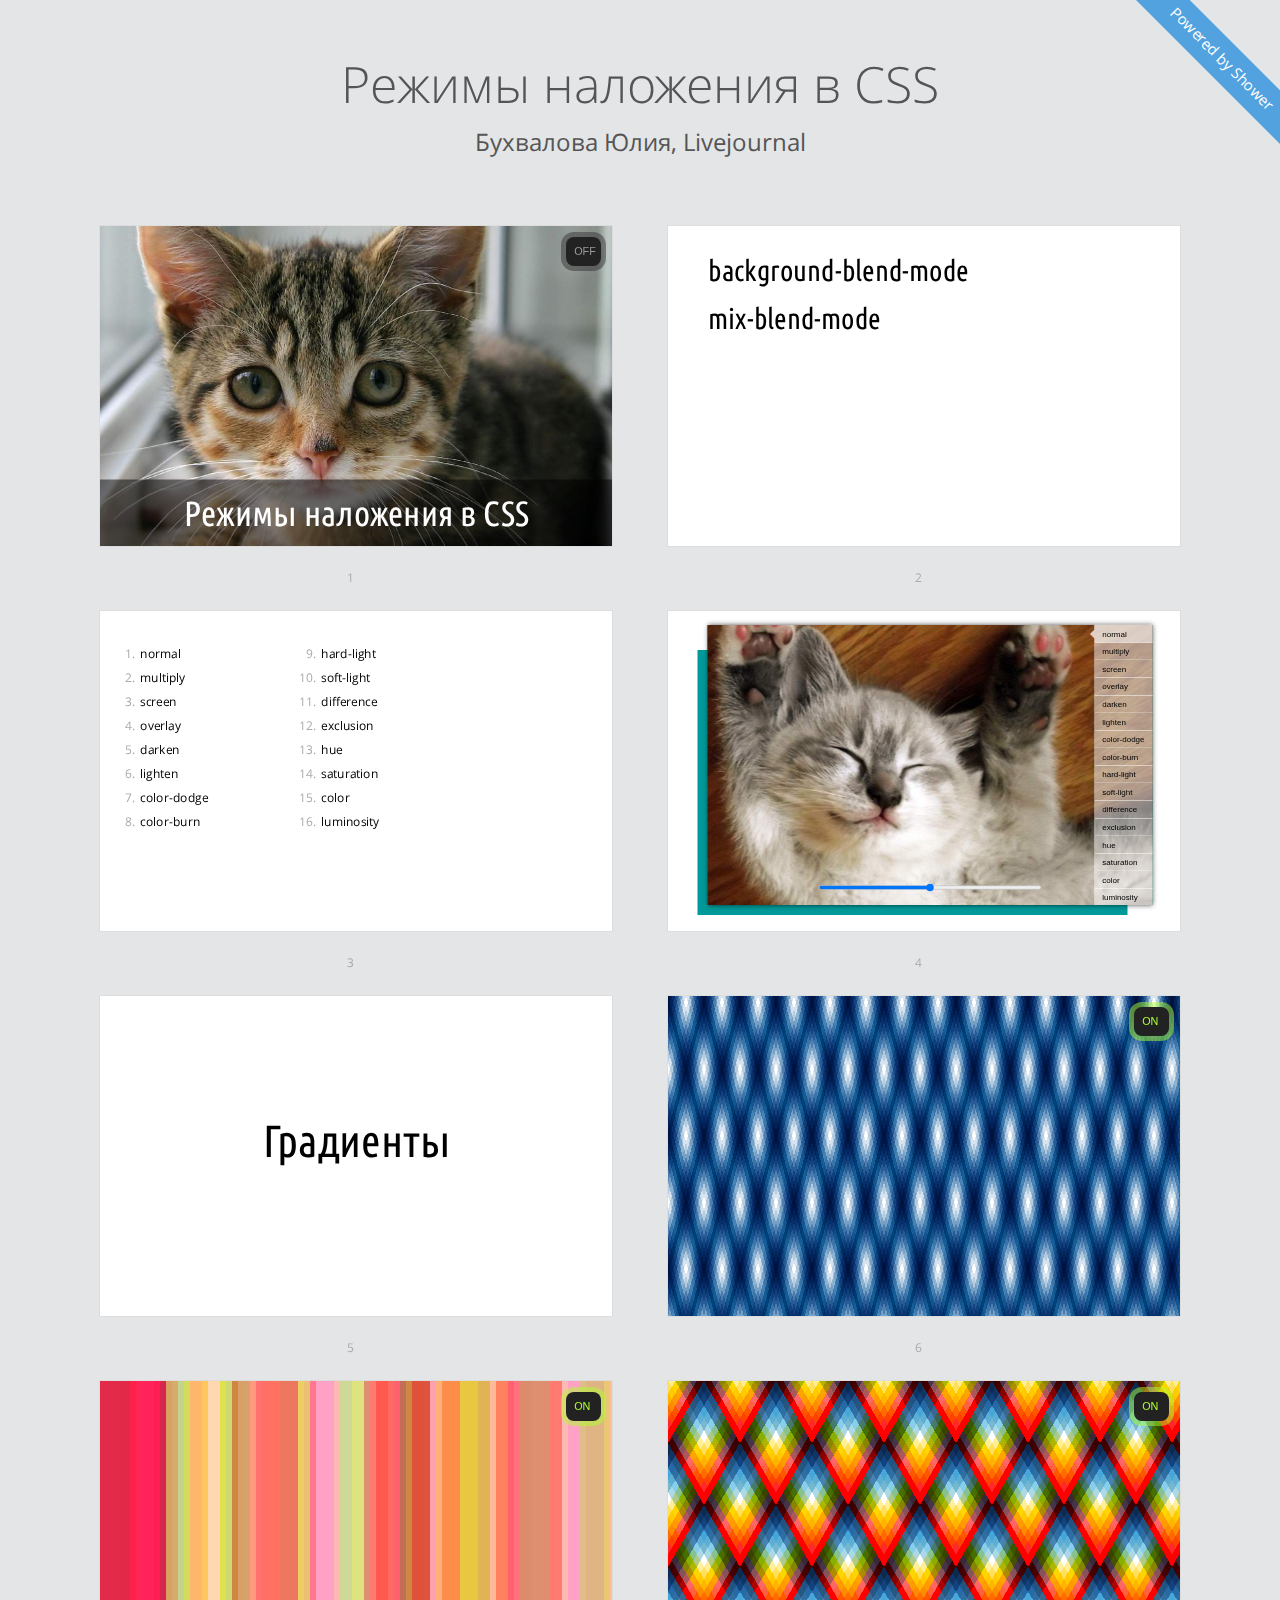
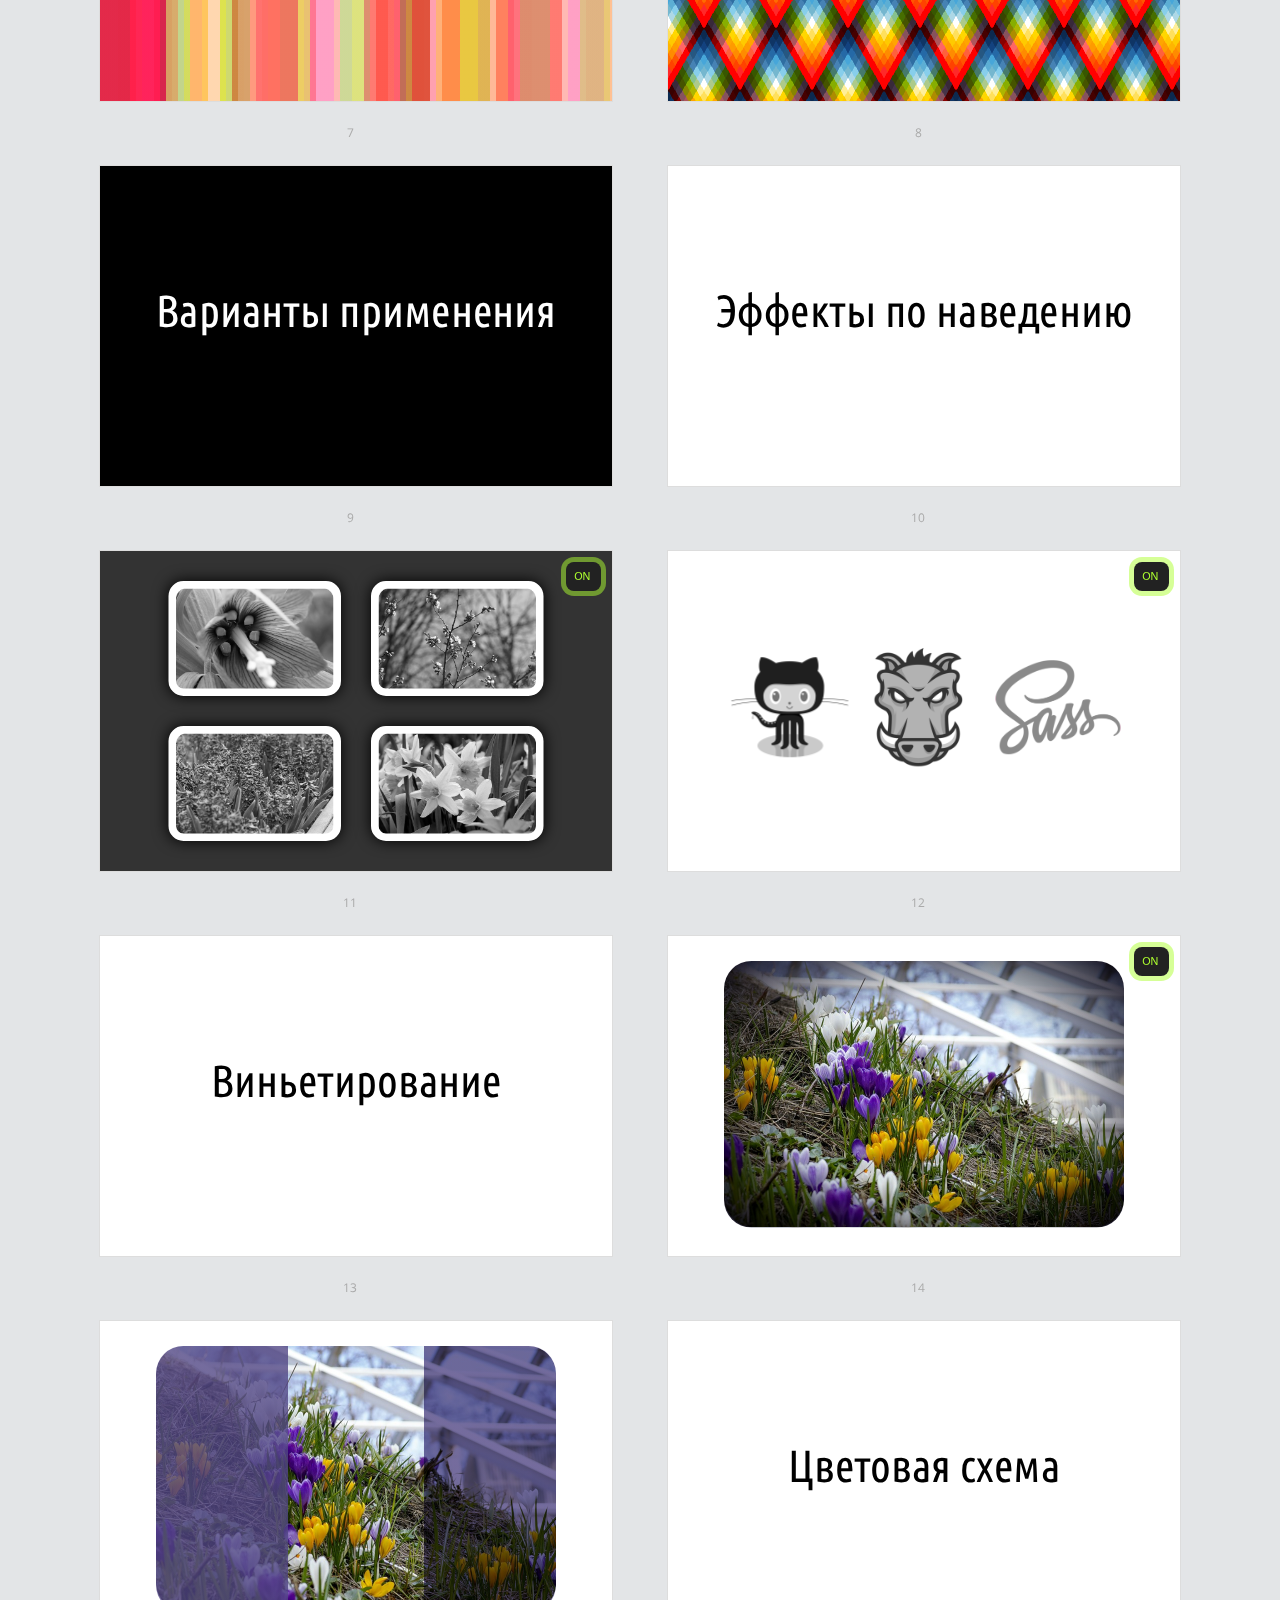
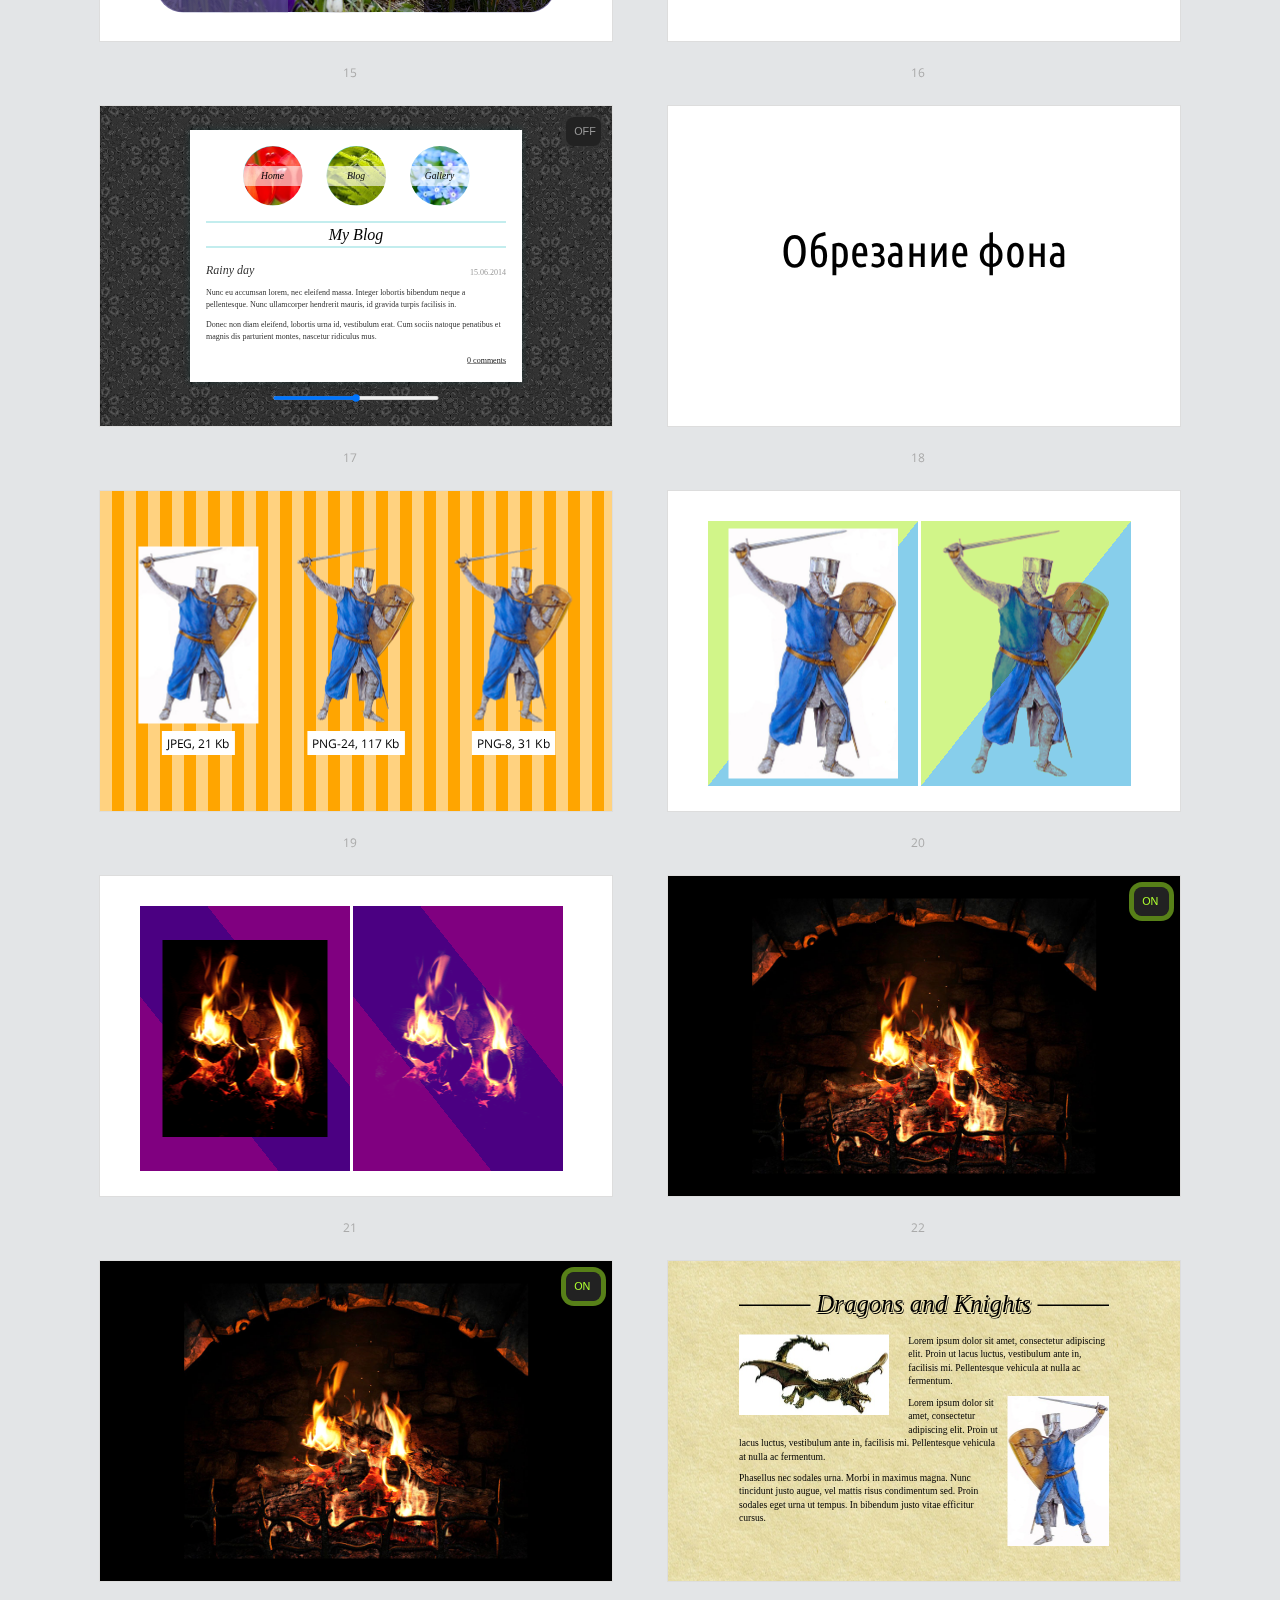
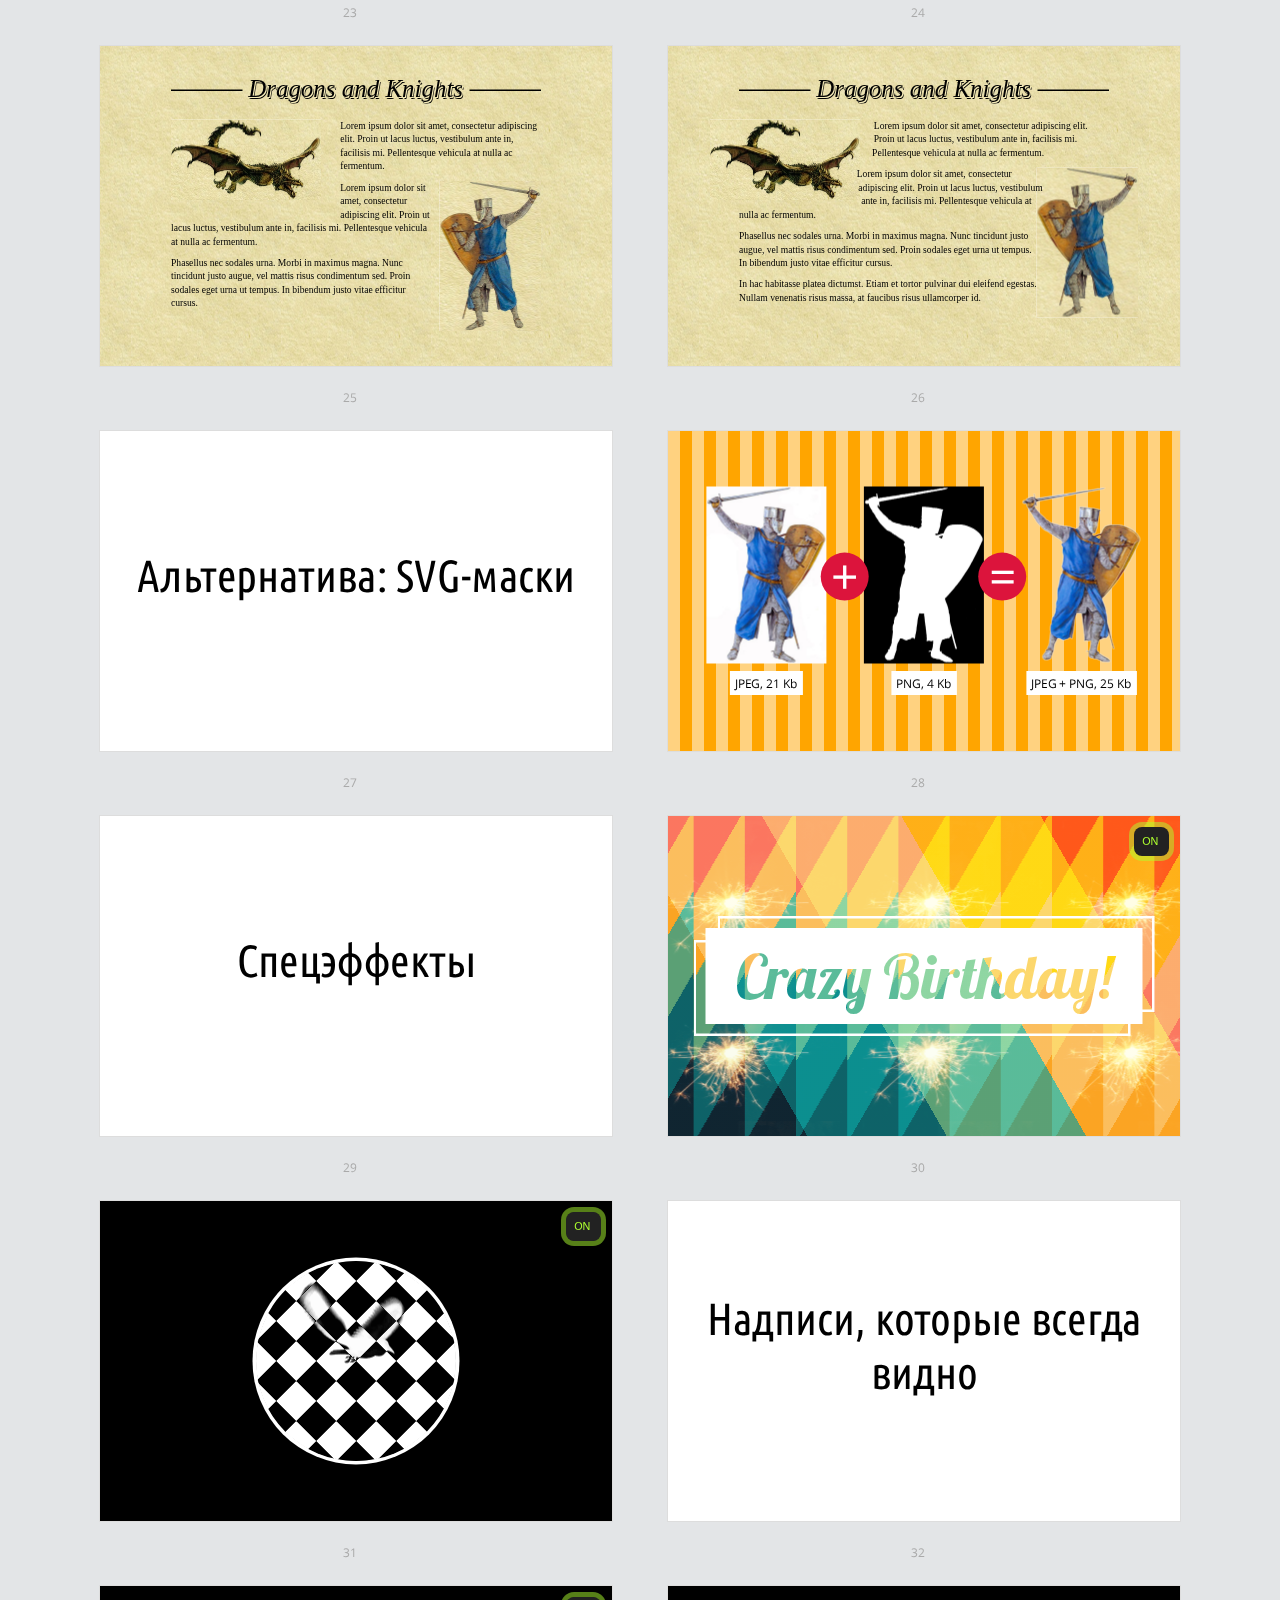
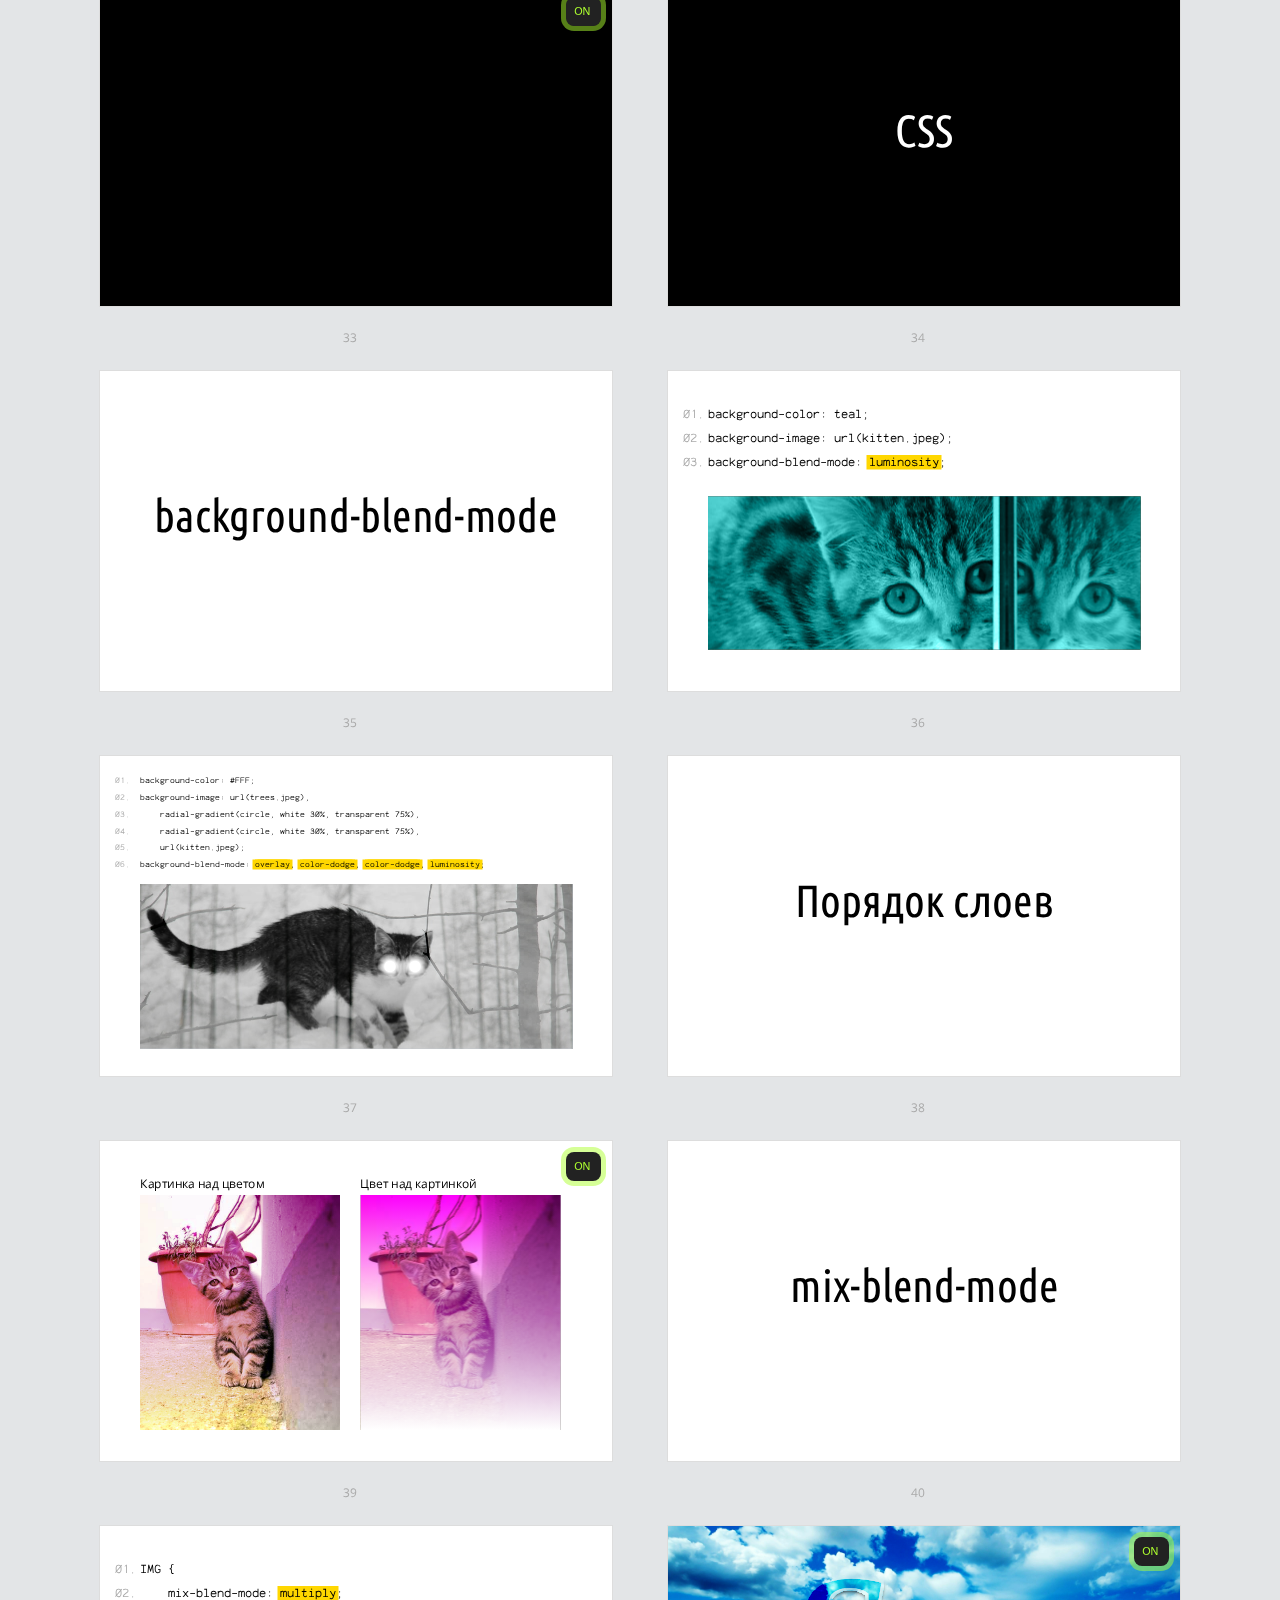
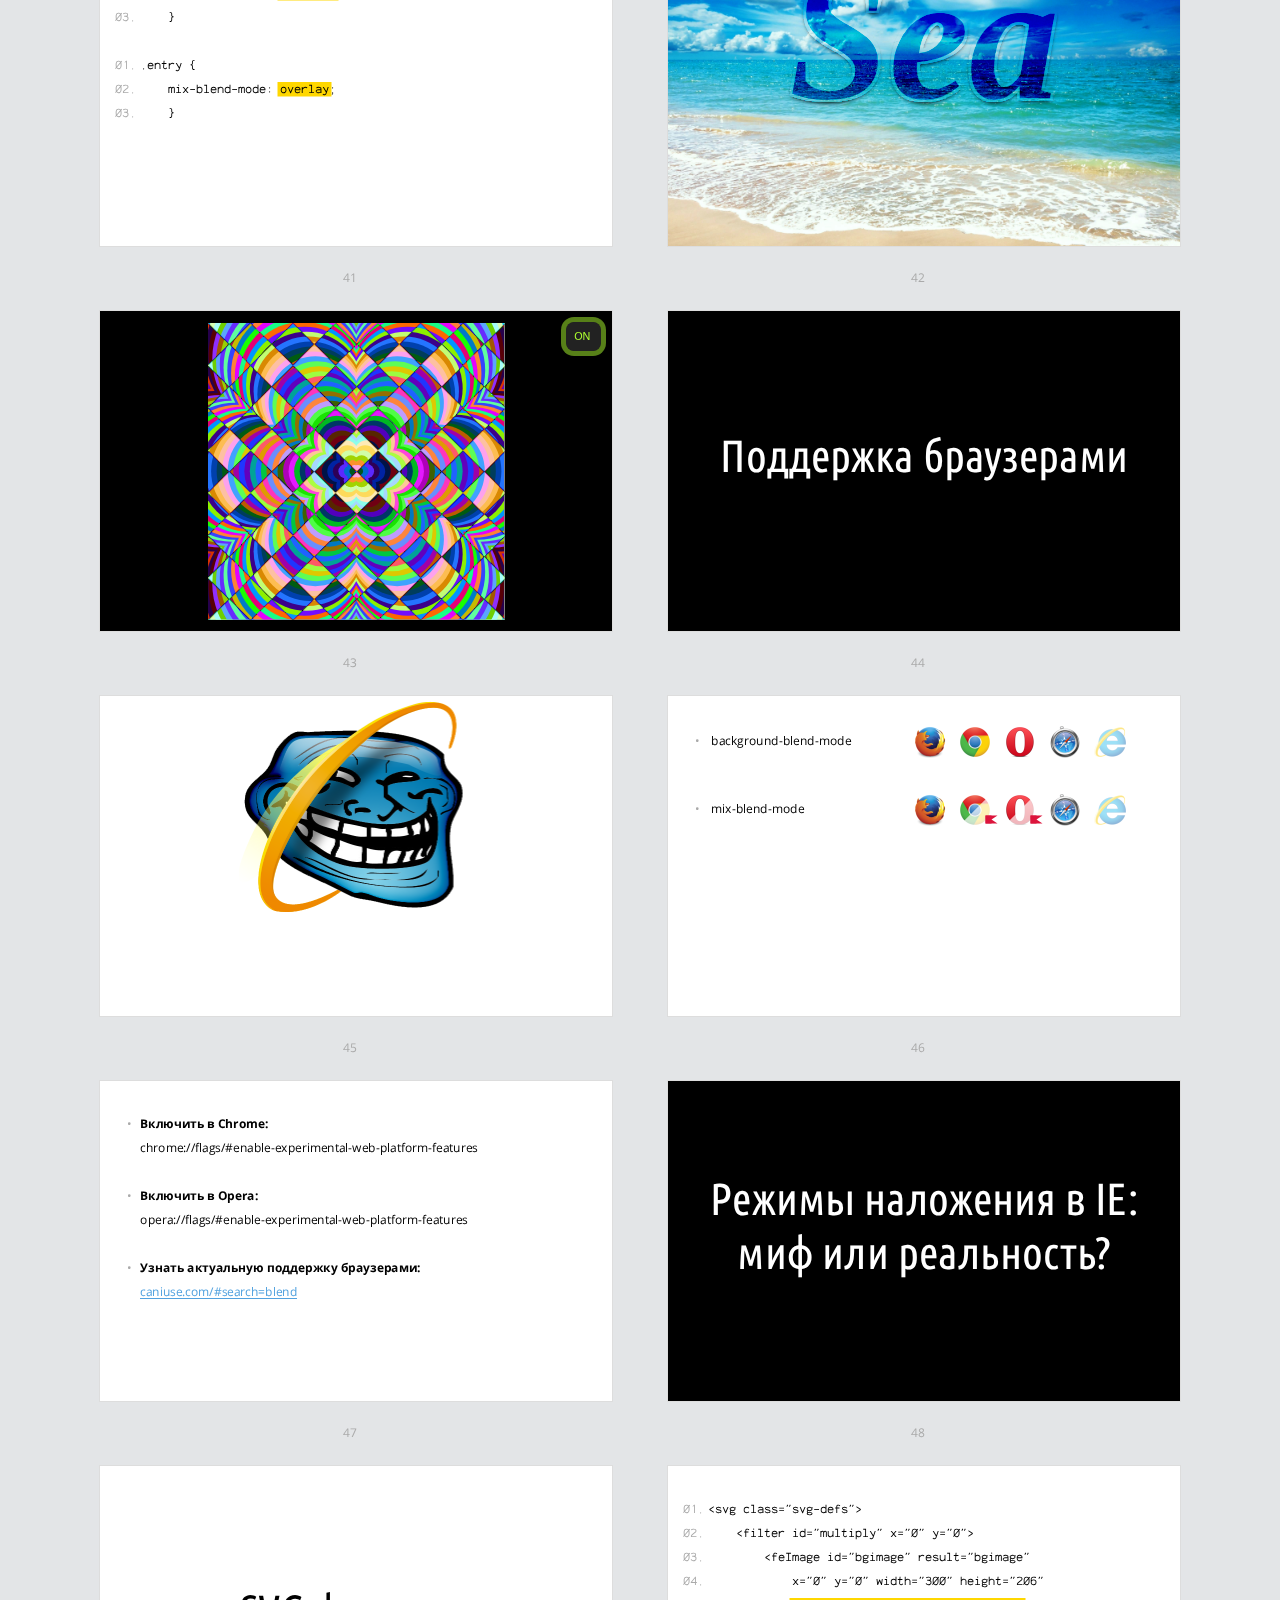
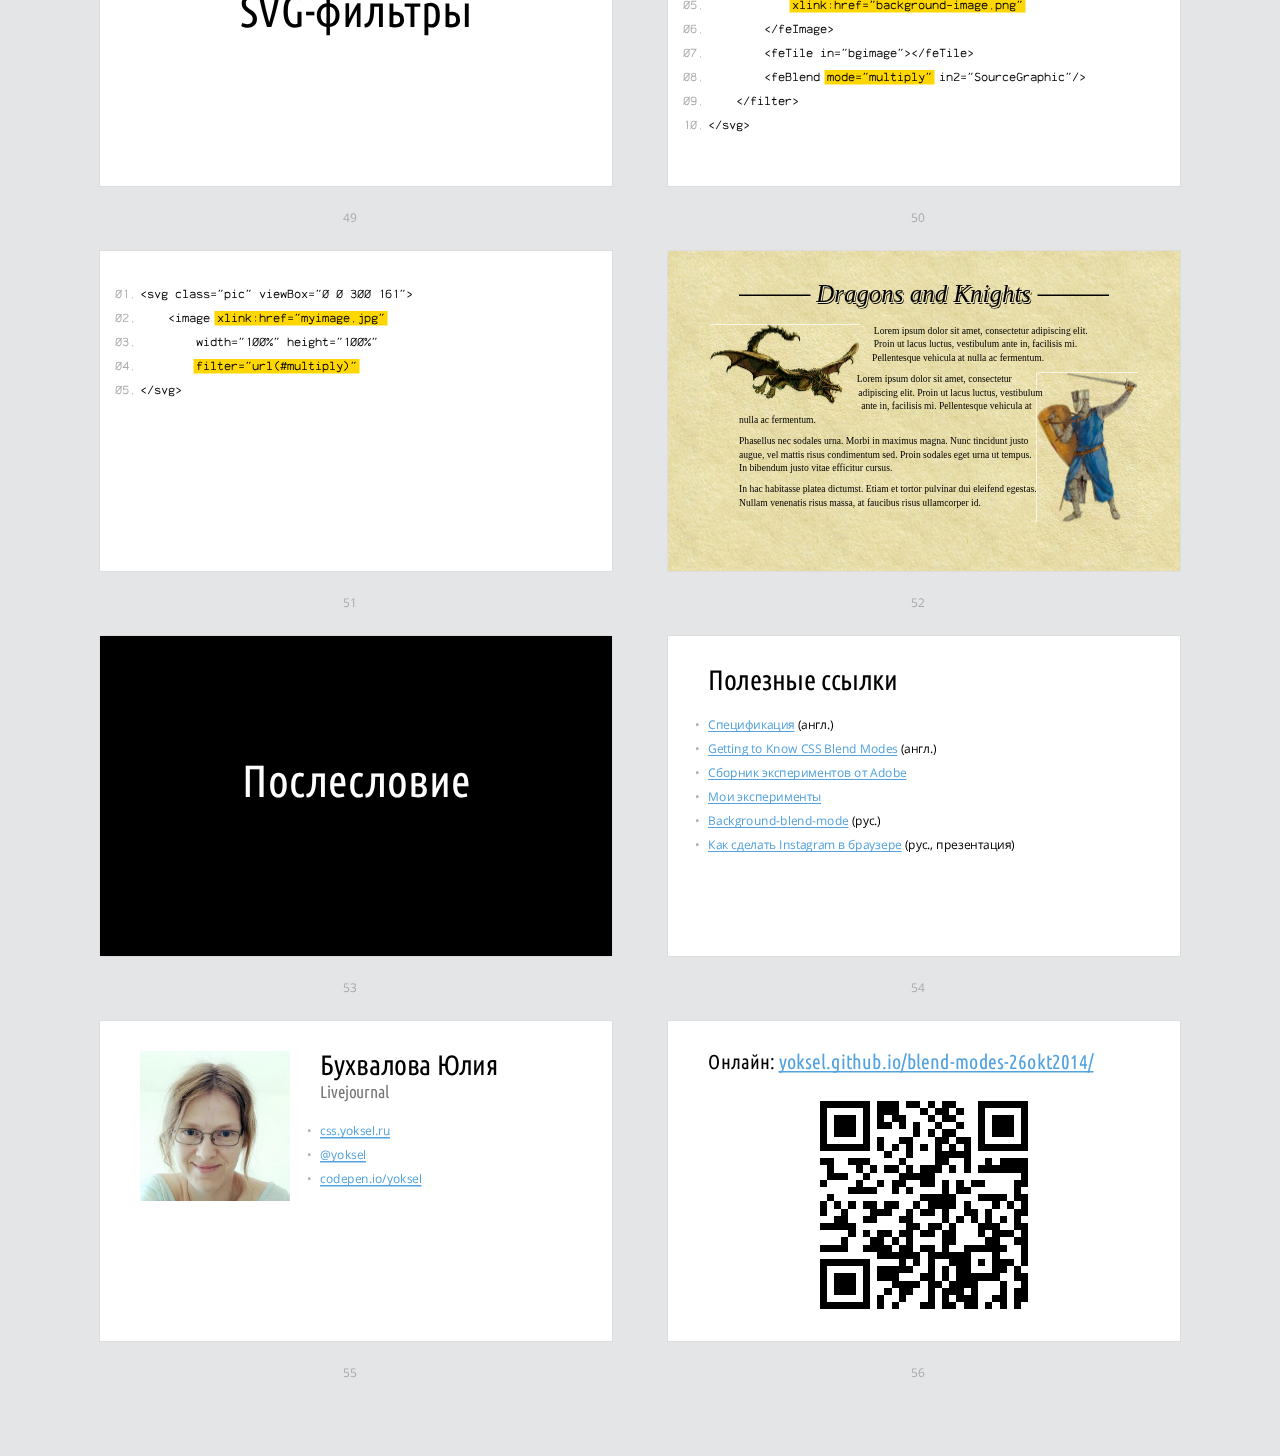
==== commit 0c142c4e: "Save changes" ====
--- a/index-src.html
+++ b/index-src.html
@@ -318,6 +318,18 @@
     </div></section>
 
     <!-- Slide -->
+    <section class="slide"><div>
+        <h2 class="free-fly">Надписи, которые всегда видно</h2>
+    </div></section>
+
+    <!-- Slide -->
+    <section class="slide bg--dark js-togglemode"><div>
+        <div class="">
+        DEMO
+        </div>
+    </div></section>
+
+    <!-- Slide -->
     <section class="slide bg--dark"><div>
         <h2 class="free-fly">CSS</h2>
     </div></section>
@@ -550,9 +562,6 @@
 
     <section class="slide slide--horcenter"><div>
         <h4>Онлайн: <a href="http://yoksel.github.io/blend-modes-26okt2014/">yoksel.github.io/blend-modes-26okt2014/</a></h4>
-
-
-         поменять QR!!!!!
         <img src="./assets/img/qr-code.svg" class="qr-code" />
     </div></section>
 
--- a/assets/css/style.css
+++ b/assets/css/style.css
@@ -1504,31 +1504,31 @@
   margin: auto;
   background: gold;
   border-radius: 50%;
-  -webkit-box-shadow: 0px 0px 0 0px #7affdc, 0px 0px 0 0px #7affdc, 0px -0px 0 0px #7affdc, 0px -0px 0 0px #7affdc, 0px 0 0 0px #7affdc, 0px 0 0 0px #7affdc, -3.558px 5.93px 0 3.95333px #5cb0ff, 3.558px 5.93px 0 3.95333px #5cb0ff, -3.558px -5.93px 0 3.95333px #5cb0ff, 3.558px -5.93px 0 3.95333px #5cb0ff, -7.116px 0 0 3.95333px #5cb0ff, 7.116px 0 0 3.95333px #5cb0ff, -7.116px 11.86px 0 7.90667px #00e0dd, 7.116px 11.86px 0 7.90667px #00e0dd, -7.116px -11.86px 0 7.90667px #00e0dd, 7.116px -11.86px 0 7.90667px #00e0dd, -14.232px 0 0 7.90667px #00e0dd, 14.232px 0 0 7.90667px #00e0dd, -10.674px 17.79px 0 11.86px #c9adff, 10.674px 17.79px 0 11.86px #c9adff, -10.674px -17.79px 0 11.86px #c9adff, 10.674px -17.79px 0 11.86px #c9adff, -21.348px 0 0 11.86px #c9adff, 21.348px 0 0 11.86px #c9adff, -14.232px 23.72px 0 15.81333px #b8fffa, 14.232px 23.72px 0 15.81333px #b8fffa, -14.232px -23.72px 0 15.81333px #b8fffa, 14.232px -23.72px 0 15.81333px #b8fffa, -28.464px 0 0 15.81333px #b8fffa, 28.464px 0 0 15.81333px #b8fffa, -17.79px 29.65px 0 19.76667px #ffbeb8, 17.79px 29.65px 0 19.76667px #ffbeb8, -17.79px -29.65px 0 19.76667px #ffbeb8, 17.79px -29.65px 0 19.76667px #ffbeb8, -35.58px 0 0 19.76667px #ffbeb8, 35.58px 0 0 19.76667px #ffbeb8, -21.348px 35.58px 0 23.72px #9dff0a, 21.348px 35.58px 0 23.72px #9dff0a, -21.348px -35.58px 0 23.72px #9dff0a, 21.348px -35.58px 0 23.72px #9dff0a, -42.696px 0 0 23.72px #9dff0a, 42.696px 0 0 23.72px #9dff0a, -24.906px 41.51px 0 27.67333px #f500ed, 24.906px 41.51px 0 27.67333px #f500ed, -24.906px -41.51px 0 27.67333px #f500ed, 24.906px -41.51px 0 27.67333px #f500ed, -49.812px 0 0 27.67333px #f500ed, 49.812px 0 0 27.67333px #f500ed, -28.464px 47.44px 0 31.62667px #c266ff, 28.464px 47.44px 0 31.62667px #c266ff, -28.464px -47.44px 0 31.62667px #c266ff, 28.464px -47.44px 0 31.62667px #c266ff, -56.928px 0 0 31.62667px #c266ff, 56.928px 0 0 31.62667px #c266ff, -32.022px 53.37px 0 35.58px #3d44ff, 32.022px 53.37px 0 35.58px #3d44ff, -32.022px -53.37px 0 35.58px #3d44ff, 32.022px -53.37px 0 35.58px #3d44ff, -64.044px 0 0 35.58px #3d44ff, 64.044px 0 0 35.58px #3d44ff, -35.58px 59.3px 0 39.53333px #81ff61, 35.58px 59.3px 0 39.53333px #81ff61, -35.58px -59.3px 0 39.53333px #81ff61, 35.58px -59.3px 0 39.53333px #81ff61, -71.16px 0 0 39.53333px #81ff61, 71.16px 0 0 39.53333px #81ff61, -39.138px 65.23px 0 43.48667px #ab8aff, 39.138px 65.23px 0 43.48667px #ab8aff, -39.138px -65.23px 0 43.48667px #ab8aff, 39.138px -65.23px 0 43.48667px #ab8aff, -78.276px 0 0 43.48667px #ab8aff, 78.276px 0 0 43.48667px #ab8aff, -42.696px 71.16px 0 47.44px #85ffad, 42.696px 71.16px 0 47.44px #85ffad, -42.696px -71.16px 0 47.44px #85ffad, 42.696px -71.16px 0 47.44px #85ffad, -85.392px 0 0 47.44px #85ffad, 85.392px 0 0 47.44px #85ffad, -46.254px 77.09px 0 51.39333px #ff8f91, 46.254px 77.09px 0 51.39333px #ff8f91, -46.254px -77.09px 0 51.39333px #ff8f91, 46.254px -77.09px 0 51.39333px #ff8f91, -92.508px 0 0 51.39333px #ff8f91, 92.508px 0 0 51.39333px #ff8f91, -49.812px 83.02px 0 55.34667px #d6c800, 49.812px 83.02px 0 55.34667px #d6c800, -49.812px -83.02px 0 55.34667px #d6c800, 49.812px -83.02px 0 55.34667px #d6c800, -99.624px 0 0 55.34667px #d6c800, 99.624px 0 0 55.34667px #d6c800, -53.37px 88.95px 0 59.3px #ff5789, 53.37px 88.95px 0 59.3px #ff5789, -53.37px -88.95px 0 59.3px #ff5789, 53.37px -88.95px 0 59.3px #ff5789, -106.74px 0 0 59.3px #ff5789, 106.74px 0 0 59.3px #ff5789, -56.928px 94.88px 0 63.25333px #fbff1f, 56.928px 94.88px 0 63.25333px #fbff1f, -56.928px -94.88px 0 63.25333px #fbff1f, 56.928px -94.88px 0 63.25333px #fbff1f, -113.856px 0 0 63.25333px #fbff1f, 113.856px 0 0 63.25333px #fbff1f, -60.486px 100.81px 0 67.20667px #ff211a, 60.486px 100.81px 0 67.20667px #ff211a, -60.486px -100.81px 0 67.20667px #ff211a, 60.486px -100.81px 0 67.20667px #ff211a, -120.972px 0 0 67.20667px #ff211a, 120.972px 0 0 67.20667px #ff211a, -64.044px 106.74px 0 71.16px #fa3e00, 64.044px 106.74px 0 71.16px #fa3e00, -64.044px -106.74px 0 71.16px #fa3e00, 64.044px -106.74px 0 71.16px #fa3e00, -128.088px 0 0 71.16px #fa3e00, 128.088px 0 0 71.16px #fa3e00, -67.602px 112.67px 0 75.11333px #ff9838, 67.602px 112.67px 0 75.11333px #ff9838, -67.602px -112.67px 0 75.11333px #ff9838, 67.602px -112.67px 0 75.11333px #ff9838, -135.204px 0 0 75.11333px #ff9838, 135.204px 0 0 75.11333px #ff9838, -71.16px 118.6px 0 79.06667px #8fa9ff, 71.16px 118.6px 0 79.06667px #8fa9ff, -71.16px -118.6px 0 79.06667px #8fa9ff, 71.16px -118.6px 0 79.06667px #8fa9ff, -142.32px 0 0 79.06667px #8fa9ff, 142.32px 0 0 79.06667px #8fa9ff, -74.718px 124.53px 0 83.02px #8f9eff, 74.718px 124.53px 0 83.02px #8f9eff, -74.718px -124.53px 0 83.02px #8f9eff, 74.718px -124.53px 0 83.02px #8f9eff, -149.436px 0 0 83.02px #8f9eff, 149.436px 0 0 83.02px #8f9eff, -78.276px 130.46px 0 86.97333px #f3ff94, 78.276px 130.46px 0 86.97333px #f3ff94, -78.276px -130.46px 0 86.97333px #f3ff94, 78.276px -130.46px 0 86.97333px #f3ff94, -156.552px 0 0 86.97333px #f3ff94, 156.552px 0 0 86.97333px #f3ff94, -81.834px 136.39px 0 90.92667px #a71aff, 81.834px 136.39px 0 90.92667px #a71aff, -81.834px -136.39px 0 90.92667px #a71aff, 81.834px -136.39px 0 90.92667px #a71aff, -163.668px 0 0 90.92667px #a71aff, 163.668px 0 0 90.92667px #a71aff, -85.392px 142.32px 0 94.88px #1ad5ff, 85.392px 142.32px 0 94.88px #1ad5ff, -85.392px -142.32px 0 94.88px #1ad5ff, 85.392px -142.32px 0 94.88px #1ad5ff, -170.784px 0 0 94.88px #1ad5ff, 170.784px 0 0 94.88px #1ad5ff, -88.95px 148.25px 0 98.83333px #f00000, 88.95px 148.25px 0 98.83333px #f00000, -88.95px -148.25px 0 98.83333px #f00000, 88.95px -148.25px 0 98.83333px #f00000, -177.9px 0 0 98.83333px #f00000, 177.9px 0 0 98.83333px #f00000, -92.508px 154.18px 0 102.78667px #47ffe7, 92.508px 154.18px 0 102.78667px #47ffe7, -92.508px -154.18px 0 102.78667px #47ffe7, 92.508px -154.18px 0 102.78667px #47ffe7, -185.016px 0 0 102.78667px #47ffe7, 185.016px 0 0 102.78667px #47ffe7, -96.066px 160.11px 0 106.74px #3de2ff, 96.066px 160.11px 0 106.74px #3de2ff, -96.066px -160.11px 0 106.74px #3de2ff, 96.066px -160.11px 0 106.74px #3de2ff, -192.132px 0 0 106.74px #3de2ff, 192.132px 0 0 106.74px #3de2ff, -99.624px 166.04px 0 110.69333px #f9ffc2, 99.624px 166.04px 0 110.69333px #f9ffc2, -99.624px -166.04px 0 110.69333px #f9ffc2, 99.624px -166.04px 0 110.69333px #f9ffc2, -199.248px 0 0 110.69333px #f9ffc2, 199.248px 0 0 110.69333px #f9ffc2, -103.182px 171.97px 0 114.64667px #0affbe, 103.182px 171.97px 0 114.64667px #0affbe, -103.182px -171.97px 0 114.64667px #0affbe, 103.182px -171.97px 0 114.64667px #0affbe, -206.364px 0 0 114.64667px #0affbe, 206.364px 0 0 114.64667px #0affbe, -106.74px 177.9px 0 118.6px #80d4ff, 106.74px 177.9px 0 118.6px #80d4ff, -106.74px -177.9px 0 118.6px #80d4ff, 106.74px -177.9px 0 118.6px #80d4ff, -213.48px 0 0 118.6px #80d4ff, 213.48px 0 0 118.6px #80d4ff, -110.298px 183.83px 0 122.55333px #ddff99, 110.298px 183.83px 0 122.55333px #ddff99, -110.298px -183.83px 0 122.55333px #ddff99, 110.298px -183.83px 0 122.55333px #ddff99, -220.596px 0 0 122.55333px #ddff99, 220.596px 0 0 122.55333px #ddff99, -113.856px 189.76px 0 126.50667px #cac2ff, 113.856px 189.76px 0 126.50667px #cac2ff, -113.856px -189.76px 0 126.50667px #cac2ff, 113.856px -189.76px 0 126.50667px #cac2ff, -227.712px 0 0 126.50667px #cac2ff, 227.712px 0 0 126.50667px #cac2ff, -117.414px 195.69px 0 130.46px #ffdfc2, 117.414px 195.69px 0 130.46px #ffdfc2, -117.414px -195.69px 0 130.46px #ffdfc2, 117.414px -195.69px 0 130.46px #ffdfc2, -234.828px 0 0 130.46px #ffdfc2, 234.828px 0 0 130.46px #ffdfc2, -120.972px 201.62px 0 134.41333px #ff8652, 120.972px 201.62px 0 134.41333px #ff8652, -120.972px -201.62px 0 134.41333px #ff8652, 120.972px -201.62px 0 134.41333px #ff8652, -241.944px 0 0 134.41333px #ff8652, 241.944px 0 0 134.41333px #ff8652, -124.53px 207.55px 0 138.36667px #bdf2ff, 124.53px 207.55px 0 138.36667px #bdf2ff, -124.53px -207.55px 0 138.36667px #bdf2ff, 124.53px -207.55px 0 138.36667px #bdf2ff, -249.06px 0 0 138.36667px #bdf2ff, 249.06px 0 0 138.36667px #bdf2ff, -128.088px 213.48px 0 142.32px #7e38ff, 128.088px 213.48px 0 142.32px #7e38ff, -128.088px -213.48px 0 142.32px #7e38ff, 128.088px -213.48px 0 142.32px #7e38ff, -256.176px 0 0 142.32px #7e38ff, 256.176px 0 0 142.32px #7e38ff, -131.646px 219.41px 0 146.27333px #c7ffe7, 131.646px 219.41px 0 146.27333px #c7ffe7, -131.646px -219.41px 0 146.27333px #c7ffe7, 131.646px -219.41px 0 146.27333px #c7ffe7, -263.292px 0 0 146.27333px #c7ffe7, 263.292px 0 0 146.27333px #c7ffe7, -135.204px 225.34px 0 150.22667px #61ff73, 135.204px 225.34px 0 150.22667px #61ff73, -135.204px -225.34px 0 150.22667px #61ff73, 135.204px -225.34px 0 150.22667px #61ff73, -270.408px 0 0 150.22667px #61ff73, 270.408px 0 0 150.22667px #61ff73, -138.762px 231.27px 0 154.18px #2d00f5, 138.762px 231.27px 0 154.18px #2d00f5, -138.762px -231.27px 0 154.18px #2d00f5, 138.762px -231.27px 0 154.18px #2d00f5, -277.524px 0 0 154.18px #2d00f5, 277.524px 0 0 154.18px #2d00f5, -142.32px 237.2px 0 158.13333px #47ff91, 142.32px 237.2px 0 158.13333px #47ff91, -142.32px -237.2px 0 158.13333px #47ff91, 142.32px -237.2px 0 158.13333px #47ff91, -284.64px 0 0 158.13333px #47ff91, 284.64px 0 0 158.13333px #47ff91, -145.878px 243.13px 0 162.08667px #cfff3d, 145.878px 243.13px 0 162.08667px #cfff3d, -145.878px -243.13px 0 162.08667px #cfff3d, 145.878px -243.13px 0 162.08667px #cfff3d, -291.756px 0 0 162.08667px #cfff3d, 291.756px 0 0 162.08667px #cfff3d, -149.436px 249.06px 0 166.04px #00fa25, 149.436px 249.06px 0 166.04px #00fa25, -149.436px -249.06px 0 166.04px #00fa25, 149.436px -249.06px 0 166.04px #00fa25, -298.872px 0 0 166.04px #00fa25, 298.872px 0 0 166.04px #00fa25, -152.994px 254.99px 0 169.99333px #ff7aeb, 152.994px 254.99px 0 169.99333px #ff7aeb, -152.994px -254.99px 0 169.99333px #ff7aeb, 152.994px -254.99px 0 169.99333px #ff7aeb, -305.988px 0 0 169.99333px #ff7aeb, 305.988px 0 0 169.99333px #ff7aeb, -156.552px 260.92px 0 173.94667px #3dff71, 156.552px 260.92px 0 173.94667px #3dff71, -156.552px -260.92px 0 173.94667px #3dff71, 156.552px -260.92px 0 173.94667px #3dff71, -313.104px 0 0 173.94667px #3dff71, 313.104px 0 0 173.94667px #3dff71, -160.11px 266.85px 0 177.9px #75e3ff, 160.11px 266.85px 0 177.9px #75e3ff, -160.11px -266.85px 0 177.9px #75e3ff, 160.11px -266.85px 0 177.9px #75e3ff, -320.22px 0 0 177.9px #75e3ff, 320.22px 0 0 177.9px #75e3ff, -163.668px 272.78px 0 181.85333px #fdff94, 163.668px 272.78px 0 181.85333px #fdff94, -163.668px -272.78px 0 181.85333px #fdff94, 163.668px -272.78px 0 181.85333px #fdff94, -327.336px 0 0 181.85333px #fdff94, 327.336px 0 0 181.85333px #fdff94, -167.226px 278.71px 0 185.80667px #85f9ff, 167.226px 278.71px 0 185.80667px #85f9ff, -167.226px -278.71px 0 185.80667px #85f9ff, 167.226px -278.71px 0 185.80667px #85f9ff, -334.452px 0 0 185.80667px #85f9ff, 334.452px 0 0 185.80667px #85f9ff, -170.784px 284.64px 0 189.76px #a8deff, 170.784px 284.64px 0 189.76px #a8deff, -170.784px -284.64px 0 189.76px #a8deff, 170.784px -284.64px 0 189.76px #a8deff, -341.568px 0 0 189.76px #a8deff, 341.568px 0 0 189.76px #a8deff, -174.342px 290.57px 0 193.71333px #b6ffad, 174.342px 290.57px 0 193.71333px #b6ffad, -174.342px -290.57px 0 193.71333px #b6ffad, 174.342px -290.57px 0 193.71333px #b6ffad, -348.684px 0 0 193.71333px #b6ffad, 348.684px 0 0 193.71333px #b6ffad;
-  box-shadow: 0px 0px 0 0px #7affdc, 0px 0px 0 0px #7affdc, 0px -0px 0 0px #7affdc, 0px -0px 0 0px #7affdc, 0px 0 0 0px #7affdc, 0px 0 0 0px #7affdc, -3.558px 5.93px 0 3.95333px #5cb0ff, 3.558px 5.93px 0 3.95333px #5cb0ff, -3.558px -5.93px 0 3.95333px #5cb0ff, 3.558px -5.93px 0 3.95333px #5cb0ff, -7.116px 0 0 3.95333px #5cb0ff, 7.116px 0 0 3.95333px #5cb0ff, -7.116px 11.86px 0 7.90667px #00e0dd, 7.116px 11.86px 0 7.90667px #00e0dd, -7.116px -11.86px 0 7.90667px #00e0dd, 7.116px -11.86px 0 7.90667px #00e0dd, -14.232px 0 0 7.90667px #00e0dd, 14.232px 0 0 7.90667px #00e0dd, -10.674px 17.79px 0 11.86px #c9adff, 10.674px 17.79px 0 11.86px #c9adff, -10.674px -17.79px 0 11.86px #c9adff, 10.674px -17.79px 0 11.86px #c9adff, -21.348px 0 0 11.86px #c9adff, 21.348px 0 0 11.86px #c9adff, -14.232px 23.72px 0 15.81333px #b8fffa, 14.232px 23.72px 0 15.81333px #b8fffa, -14.232px -23.72px 0 15.81333px #b8fffa, 14.232px -23.72px 0 15.81333px #b8fffa, -28.464px 0 0 15.81333px #b8fffa, 28.464px 0 0 15.81333px #b8fffa, -17.79px 29.65px 0 19.76667px #ffbeb8, 17.79px 29.65px 0 19.76667px #ffbeb8, -17.79px -29.65px 0 19.76667px #ffbeb8, 17.79px -29.65px 0 19.76667px #ffbeb8, -35.58px 0 0 19.76667px #ffbeb8, 35.58px 0 0 19.76667px #ffbeb8, -21.348px 35.58px 0 23.72px #9dff0a, 21.348px 35.58px 0 23.72px #9dff0a, -21.348px -35.58px 0 23.72px #9dff0a, 21.348px -35.58px 0 23.72px #9dff0a, -42.696px 0 0 23.72px #9dff0a, 42.696px 0 0 23.72px #9dff0a, -24.906px 41.51px 0 27.67333px #f500ed, 24.906px 41.51px 0 27.67333px #f500ed, -24.906px -41.51px 0 27.67333px #f500ed, 24.906px -41.51px 0 27.67333px #f500ed, -49.812px 0 0 27.67333px #f500ed, 49.812px 0 0 27.67333px #f500ed, -28.464px 47.44px 0 31.62667px #c266ff, 28.464px 47.44px 0 31.62667px #c266ff, -28.464px -47.44px 0 31.62667px #c266ff, 28.464px -47.44px 0 31.62667px #c266ff, -56.928px 0 0 31.62667px #c266ff, 56.928px 0 0 31.62667px #c266ff, -32.022px 53.37px 0 35.58px #3d44ff, 32.022px 53.37px 0 35.58px #3d44ff, -32.022px -53.37px 0 35.58px #3d44ff, 32.022px -53.37px 0 35.58px #3d44ff, -64.044px 0 0 35.58px #3d44ff, 64.044px 0 0 35.58px #3d44ff, -35.58px 59.3px 0 39.53333px #81ff61, 35.58px 59.3px 0 39.53333px #81ff61, -35.58px -59.3px 0 39.53333px #81ff61, 35.58px -59.3px 0 39.53333px #81ff61, -71.16px 0 0 39.53333px #81ff61, 71.16px 0 0 39.53333px #81ff61, -39.138px 65.23px 0 43.48667px #ab8aff, 39.138px 65.23px 0 43.48667px #ab8aff, -39.138px -65.23px 0 43.48667px #ab8aff, 39.138px -65.23px 0 43.48667px #ab8aff, -78.276px 0 0 43.48667px #ab8aff, 78.276px 0 0 43.48667px #ab8aff, -42.696px 71.16px 0 47.44px #85ffad, 42.696px 71.16px 0 47.44px #85ffad, -42.696px -71.16px 0 47.44px #85ffad, 42.696px -71.16px 0 47.44px #85ffad, -85.392px 0 0 47.44px #85ffad, 85.392px 0 0 47.44px #85ffad, -46.254px 77.09px 0 51.39333px #ff8f91, 46.254px 77.09px 0 51.39333px #ff8f91, -46.254px -77.09px 0 51.39333px #ff8f91, 46.254px -77.09px 0 51.39333px #ff8f91, -92.508px 0 0 51.39333px #ff8f91, 92.508px 0 0 51.39333px #ff8f91, -49.812px 83.02px 0 55.34667px #d6c800, 49.812px 83.02px 0 55.34667px #d6c800, -49.812px -83.02px 0 55.34667px #d6c800, 49.812px -83.02px 0 55.34667px #d6c800, -99.624px 0 0 55.34667px #d6c800, 99.624px 0 0 55.34667px #d6c800, -53.37px 88.95px 0 59.3px #ff5789, 53.37px 88.95px 0 59.3px #ff5789, -53.37px -88.95px 0 59.3px #ff5789, 53.37px -88.95px 0 59.3px #ff5789, -106.74px 0 0 59.3px #ff5789, 106.74px 0 0 59.3px #ff5789, -56.928px 94.88px 0 63.25333px #fbff1f, 56.928px 94.88px 0 63.25333px #fbff1f, -56.928px -94.88px 0 63.25333px #fbff1f, 56.928px -94.88px 0 63.25333px #fbff1f, -113.856px 0 0 63.25333px #fbff1f, 113.856px 0 0 63.25333px #fbff1f, -60.486px 100.81px 0 67.20667px #ff211a, 60.486px 100.81px 0 67.20667px #ff211a, -60.486px -100.81px 0 67.20667px #ff211a, 60.486px -100.81px 0 67.20667px #ff211a, -120.972px 0 0 67.20667px #ff211a, 120.972px 0 0 67.20667px #ff211a, -64.044px 106.74px 0 71.16px #fa3e00, 64.044px 106.74px 0 71.16px #fa3e00, -64.044px -106.74px 0 71.16px #fa3e00, 64.044px -106.74px 0 71.16px #fa3e00, -128.088px 0 0 71.16px #fa3e00, 128.088px 0 0 71.16px #fa3e00, -67.602px 112.67px 0 75.11333px #ff9838, 67.602px 112.67px 0 75.11333px #ff9838, -67.602px -112.67px 0 75.11333px #ff9838, 67.602px -112.67px 0 75.11333px #ff9838, -135.204px 0 0 75.11333px #ff9838, 135.204px 0 0 75.11333px #ff9838, -71.16px 118.6px 0 79.06667px #8fa9ff, 71.16px 118.6px 0 79.06667px #8fa9ff, -71.16px -118.6px 0 79.06667px #8fa9ff, 71.16px -118.6px 0 79.06667px #8fa9ff, -142.32px 0 0 79.06667px #8fa9ff, 142.32px 0 0 79.06667px #8fa9ff, -74.718px 124.53px 0 83.02px #8f9eff, 74.718px 124.53px 0 83.02px #8f9eff, -74.718px -124.53px 0 83.02px #8f9eff, 74.718px -124.53px 0 83.02px #8f9eff, -149.436px 0 0 83.02px #8f9eff, 149.436px 0 0 83.02px #8f9eff, -78.276px 130.46px 0 86.97333px #f3ff94, 78.276px 130.46px 0 86.97333px #f3ff94, -78.276px -130.46px 0 86.97333px #f3ff94, 78.276px -130.46px 0 86.97333px #f3ff94, -156.552px 0 0 86.97333px #f3ff94, 156.552px 0 0 86.97333px #f3ff94, -81.834px 136.39px 0 90.92667px #a71aff, 81.834px 136.39px 0 90.92667px #a71aff, -81.834px -136.39px 0 90.92667px #a71aff, 81.834px -136.39px 0 90.92667px #a71aff, -163.668px 0 0 90.92667px #a71aff, 163.668px 0 0 90.92667px #a71aff, -85.392px 142.32px 0 94.88px #1ad5ff, 85.392px 142.32px 0 94.88px #1ad5ff, -85.392px -142.32px 0 94.88px #1ad5ff, 85.392px -142.32px 0 94.88px #1ad5ff, -170.784px 0 0 94.88px #1ad5ff, 170.784px 0 0 94.88px #1ad5ff, -88.95px 148.25px 0 98.83333px #f00000, 88.95px 148.25px 0 98.83333px #f00000, -88.95px -148.25px 0 98.83333px #f00000, 88.95px -148.25px 0 98.83333px #f00000, -177.9px 0 0 98.83333px #f00000, 177.9px 0 0 98.83333px #f00000, -92.508px 154.18px 0 102.78667px #47ffe7, 92.508px 154.18px 0 102.78667px #47ffe7, -92.508px -154.18px 0 102.78667px #47ffe7, 92.508px -154.18px 0 102.78667px #47ffe7, -185.016px 0 0 102.78667px #47ffe7, 185.016px 0 0 102.78667px #47ffe7, -96.066px 160.11px 0 106.74px #3de2ff, 96.066px 160.11px 0 106.74px #3de2ff, -96.066px -160.11px 0 106.74px #3de2ff, 96.066px -160.11px 0 106.74px #3de2ff, -192.132px 0 0 106.74px #3de2ff, 192.132px 0 0 106.74px #3de2ff, -99.624px 166.04px 0 110.69333px #f9ffc2, 99.624px 166.04px 0 110.69333px #f9ffc2, -99.624px -166.04px 0 110.69333px #f9ffc2, 99.624px -166.04px 0 110.69333px #f9ffc2, -199.248px 0 0 110.69333px #f9ffc2, 199.248px 0 0 110.69333px #f9ffc2, -103.182px 171.97px 0 114.64667px #0affbe, 103.182px 171.97px 0 114.64667px #0affbe, -103.182px -171.97px 0 114.64667px #0affbe, 103.182px -171.97px 0 114.64667px #0affbe, -206.364px 0 0 114.64667px #0affbe, 206.364px 0 0 114.64667px #0affbe, -106.74px 177.9px 0 118.6px #80d4ff, 106.74px 177.9px 0 118.6px #80d4ff, -106.74px -177.9px 0 118.6px #80d4ff, 106.74px -177.9px 0 118.6px #80d4ff, -213.48px 0 0 118.6px #80d4ff, 213.48px 0 0 118.6px #80d4ff, -110.298px 183.83px 0 122.55333px #ddff99, 110.298px 183.83px 0 122.55333px #ddff99, -110.298px -183.83px 0 122.55333px #ddff99, 110.298px -183.83px 0 122.55333px #ddff99, -220.596px 0 0 122.55333px #ddff99, 220.596px 0 0 122.55333px #ddff99, -113.856px 189.76px 0 126.50667px #cac2ff, 113.856px 189.76px 0 126.50667px #cac2ff, -113.856px -189.76px 0 126.50667px #cac2ff, 113.856px -189.76px 0 126.50667px #cac2ff, -227.712px 0 0 126.50667px #cac2ff, 227.712px 0 0 126.50667px #cac2ff, -117.414px 195.69px 0 130.46px #ffdfc2, 117.414px 195.69px 0 130.46px #ffdfc2, -117.414px -195.69px 0 130.46px #ffdfc2, 117.414px -195.69px 0 130.46px #ffdfc2, -234.828px 0 0 130.46px #ffdfc2, 234.828px 0 0 130.46px #ffdfc2, -120.972px 201.62px 0 134.41333px #ff8652, 120.972px 201.62px 0 134.41333px #ff8652, -120.972px -201.62px 0 134.41333px #ff8652, 120.972px -201.62px 0 134.41333px #ff8652, -241.944px 0 0 134.41333px #ff8652, 241.944px 0 0 134.41333px #ff8652, -124.53px 207.55px 0 138.36667px #bdf2ff, 124.53px 207.55px 0 138.36667px #bdf2ff, -124.53px -207.55px 0 138.36667px #bdf2ff, 124.53px -207.55px 0 138.36667px #bdf2ff, -249.06px 0 0 138.36667px #bdf2ff, 249.06px 0 0 138.36667px #bdf2ff, -128.088px 213.48px 0 142.32px #7e38ff, 128.088px 213.48px 0 142.32px #7e38ff, -128.088px -213.48px 0 142.32px #7e38ff, 128.088px -213.48px 0 142.32px #7e38ff, -256.176px 0 0 142.32px #7e38ff, 256.176px 0 0 142.32px #7e38ff, -131.646px 219.41px 0 146.27333px #c7ffe7, 131.646px 219.41px 0 146.27333px #c7ffe7, -131.646px -219.41px 0 146.27333px #c7ffe7, 131.646px -219.41px 0 146.27333px #c7ffe7, -263.292px 0 0 146.27333px #c7ffe7, 263.292px 0 0 146.27333px #c7ffe7, -135.204px 225.34px 0 150.22667px #61ff73, 135.204px 225.34px 0 150.22667px #61ff73, -135.204px -225.34px 0 150.22667px #61ff73, 135.204px -225.34px 0 150.22667px #61ff73, -270.408px 0 0 150.22667px #61ff73, 270.408px 0 0 150.22667px #61ff73, -138.762px 231.27px 0 154.18px #2d00f5, 138.762px 231.27px 0 154.18px #2d00f5, -138.762px -231.27px 0 154.18px #2d00f5, 138.762px -231.27px 0 154.18px #2d00f5, -277.524px 0 0 154.18px #2d00f5, 277.524px 0 0 154.18px #2d00f5, -142.32px 237.2px 0 158.13333px #47ff91, 142.32px 237.2px 0 158.13333px #47ff91, -142.32px -237.2px 0 158.13333px #47ff91, 142.32px -237.2px 0 158.13333px #47ff91, -284.64px 0 0 158.13333px #47ff91, 284.64px 0 0 158.13333px #47ff91, -145.878px 243.13px 0 162.08667px #cfff3d, 145.878px 243.13px 0 162.08667px #cfff3d, -145.878px -243.13px 0 162.08667px #cfff3d, 145.878px -243.13px 0 162.08667px #cfff3d, -291.756px 0 0 162.08667px #cfff3d, 291.756px 0 0 162.08667px #cfff3d, -149.436px 249.06px 0 166.04px #00fa25, 149.436px 249.06px 0 166.04px #00fa25, -149.436px -249.06px 0 166.04px #00fa25, 149.436px -249.06px 0 166.04px #00fa25, -298.872px 0 0 166.04px #00fa25, 298.872px 0 0 166.04px #00fa25, -152.994px 254.99px 0 169.99333px #ff7aeb, 152.994px 254.99px 0 169.99333px #ff7aeb, -152.994px -254.99px 0 169.99333px #ff7aeb, 152.994px -254.99px 0 169.99333px #ff7aeb, -305.988px 0 0 169.99333px #ff7aeb, 305.988px 0 0 169.99333px #ff7aeb, -156.552px 260.92px 0 173.94667px #3dff71, 156.552px 260.92px 0 173.94667px #3dff71, -156.552px -260.92px 0 173.94667px #3dff71, 156.552px -260.92px 0 173.94667px #3dff71, -313.104px 0 0 173.94667px #3dff71, 313.104px 0 0 173.94667px #3dff71, -160.11px 266.85px 0 177.9px #75e3ff, 160.11px 266.85px 0 177.9px #75e3ff, -160.11px -266.85px 0 177.9px #75e3ff, 160.11px -266.85px 0 177.9px #75e3ff, -320.22px 0 0 177.9px #75e3ff, 320.22px 0 0 177.9px #75e3ff, -163.668px 272.78px 0 181.85333px #fdff94, 163.668px 272.78px 0 181.85333px #fdff94, -163.668px -272.78px 0 181.85333px #fdff94, 163.668px -272.78px 0 181.85333px #fdff94, -327.336px 0 0 181.85333px #fdff94, 327.336px 0 0 181.85333px #fdff94, -167.226px 278.71px 0 185.80667px #85f9ff, 167.226px 278.71px 0 185.80667px #85f9ff, -167.226px -278.71px 0 185.80667px #85f9ff, 167.226px -278.71px 0 185.80667px #85f9ff, -334.452px 0 0 185.80667px #85f9ff, 334.452px 0 0 185.80667px #85f9ff, -170.784px 284.64px 0 189.76px #a8deff, 170.784px 284.64px 0 189.76px #a8deff, -170.784px -284.64px 0 189.76px #a8deff, 170.784px -284.64px 0 189.76px #a8deff, -341.568px 0 0 189.76px #a8deff, 341.568px 0 0 189.76px #a8deff, -174.342px 290.57px 0 193.71333px #b6ffad, 174.342px 290.57px 0 193.71333px #b6ffad, -174.342px -290.57px 0 193.71333px #b6ffad, 174.342px -290.57px 0 193.71333px #b6ffad, -348.684px 0 0 193.71333px #b6ffad, 348.684px 0 0 193.71333px #b6ffad;
+  -webkit-box-shadow: 0px 0px 0 0px #ff242b, 0px 0px 0 0px #ff242b, 0px -0px 0 0px #ff242b, 0px -0px 0 0px #ff242b, 0px 0 0 0px #ff242b, 0px 0 0 0px #ff242b, -3.558px 5.93px 0 3.95333px #ffa8e1, 3.558px 5.93px 0 3.95333px #ffa8e1, -3.558px -5.93px 0 3.95333px #ffa8e1, 3.558px -5.93px 0 3.95333px #ffa8e1, -7.116px 0 0 3.95333px #ffa8e1, 7.116px 0 0 3.95333px #ffa8e1, -7.116px 11.86px 0 7.90667px #ff932e, 7.116px 11.86px 0 7.90667px #ff932e, -7.116px -11.86px 0 7.90667px #ff932e, 7.116px -11.86px 0 7.90667px #ff932e, -14.232px 0 0 7.90667px #ff932e, 14.232px 0 0 7.90667px #ff932e, -10.674px 17.79px 0 11.86px #a4d600, 10.674px 17.79px 0 11.86px #a4d600, -10.674px -17.79px 0 11.86px #a4d600, 10.674px -17.79px 0 11.86px #a4d600, -21.348px 0 0 11.86px #a4d600, 21.348px 0 0 11.86px #a4d600, -14.232px 23.72px 0 15.81333px #d2ffa8, 14.232px 23.72px 0 15.81333px #d2ffa8, -14.232px -23.72px 0 15.81333px #d2ffa8, 14.232px -23.72px 0 15.81333px #d2ffa8, -28.464px 0 0 15.81333px #d2ffa8, 28.464px 0 0 15.81333px #d2ffa8, -17.79px 29.65px 0 19.76667px #ffdc5c, 17.79px 29.65px 0 19.76667px #ffdc5c, -17.79px -29.65px 0 19.76667px #ffdc5c, 17.79px -29.65px 0 19.76667px #ffdc5c, -35.58px 0 0 19.76667px #ffdc5c, 35.58px 0 0 19.76667px #ffdc5c, -21.348px 35.58px 0 23.72px #ffecb8, 21.348px 35.58px 0 23.72px #ffecb8, -21.348px -35.58px 0 23.72px #ffecb8, 21.348px -35.58px 0 23.72px #ffecb8, -42.696px 0 0 23.72px #ffecb8, 42.696px 0 0 23.72px #ffecb8, -24.906px 41.51px 0 27.67333px #8fffec, 24.906px 41.51px 0 27.67333px #8fffec, -24.906px -41.51px 0 27.67333px #8fffec, 24.906px -41.51px 0 27.67333px #8fffec, -49.812px 0 0 27.67333px #8fffec, 49.812px 0 0 27.67333px #8fffec, -28.464px 47.44px 0 31.62667px #a8d9ff, 28.464px 47.44px 0 31.62667px #a8d9ff, -28.464px -47.44px 0 31.62667px #a8d9ff, 28.464px -47.44px 0 31.62667px #a8d9ff, -56.928px 0 0 31.62667px #a8d9ff, 56.928px 0 0 31.62667px #a8d9ff, -32.022px 53.37px 0 35.58px #adff42, 32.022px 53.37px 0 35.58px #adff42, -32.022px -53.37px 0 35.58px #adff42, 32.022px -53.37px 0 35.58px #adff42, -64.044px 0 0 35.58px #adff42, 64.044px 0 0 35.58px #adff42, -35.58px 59.3px 0 39.53333px #ffc999, 35.58px 59.3px 0 39.53333px #ffc999, -35.58px -59.3px 0 39.53333px #ffc999, 35.58px -59.3px 0 39.53333px #ffc999, -71.16px 0 0 39.53333px #ffc999, 71.16px 0 0 39.53333px #ffc999, -39.138px 65.23px 0 43.48667px #ff47dd, 39.138px 65.23px 0 43.48667px #ff47dd, -39.138px -65.23px 0 43.48667px #ff47dd, 39.138px -65.23px 0 43.48667px #ff47dd, -78.276px 0 0 43.48667px #ff47dd, 78.276px 0 0 43.48667px #ff47dd, -42.696px 71.16px 0 47.44px #1be600, 42.696px 71.16px 0 47.44px #1be600, -42.696px -71.16px 0 47.44px #1be600, 42.696px -71.16px 0 47.44px #1be600, -85.392px 0 0 47.44px #1be600, 85.392px 0 0 47.44px #1be600, -46.254px 77.09px 0 51.39333px #51ff47, 46.254px 77.09px 0 51.39333px #51ff47, -46.254px -77.09px 0 51.39333px #51ff47, 46.254px -77.09px 0 51.39333px #51ff47, -92.508px 0 0 51.39333px #51ff47, 92.508px 0 0 51.39333px #51ff47, -49.812px 83.02px 0 55.34667px #c09eff, 49.812px 83.02px 0 55.34667px #c09eff, -49.812px -83.02px 0 55.34667px #c09eff, 49.812px -83.02px 0 55.34667px #c09eff, -99.624px 0 0 55.34667px #c09eff, 99.624px 0 0 55.34667px #c09eff, -53.37px 88.95px 0 59.3px #ff873d, 53.37px 88.95px 0 59.3px #ff873d, -53.37px -88.95px 0 59.3px #ff873d, 53.37px -88.95px 0 59.3px #ff873d, -106.74px 0 0 59.3px #ff873d, 106.74px 0 0 59.3px #ff873d, -56.928px 94.88px 0 63.25333px #6b90ff, 56.928px 94.88px 0 63.25333px #6b90ff, -56.928px -94.88px 0 63.25333px #6b90ff, 56.928px -94.88px 0 63.25333px #6b90ff, -113.856px 0 0 63.25333px #6b90ff, 113.856px 0 0 63.25333px #6b90ff, -60.486px 100.81px 0 67.20667px #ff38bd, 60.486px 100.81px 0 67.20667px #ff38bd, -60.486px -100.81px 0 67.20667px #ff38bd, 60.486px -100.81px 0 67.20667px #ff38bd, -120.972px 0 0 67.20667px #ff38bd, 120.972px 0 0 67.20667px #ff38bd, -64.044px 106.74px 0 71.16px #e09d00, 64.044px 106.74px 0 71.16px #e09d00, -64.044px -106.74px 0 71.16px #e09d00, 64.044px -106.74px 0 71.16px #e09d00, -128.088px 0 0 71.16px #e09d00, 128.088px 0 0 71.16px #e09d00, -67.602px 112.67px 0 75.11333px #ff5c67, 67.602px 112.67px 0 75.11333px #ff5c67, -67.602px -112.67px 0 75.11333px #ff5c67, 67.602px -112.67px 0 75.11333px #ff5c67, -135.204px 0 0 75.11333px #ff5c67, 135.204px 0 0 75.11333px #ff5c67, -71.16px 118.6px 0 79.06667px #9eff42, 71.16px 118.6px 0 79.06667px #9eff42, -71.16px -118.6px 0 79.06667px #9eff42, 71.16px -118.6px 0 79.06667px #9eff42, -142.32px 0 0 79.06667px #9eff42, 142.32px 0 0 79.06667px #9eff42, -74.718px 124.53px 0 83.02px #e0ca00, 74.718px 124.53px 0 83.02px #e0ca00, -74.718px -124.53px 0 83.02px #e0ca00, 74.718px -124.53px 0 83.02px #e0ca00, -149.436px 0 0 83.02px #e0ca00, 149.436px 0 0 83.02px #e0ca00, -78.276px 130.46px 0 86.97333px #5fff57, 78.276px 130.46px 0 86.97333px #5fff57, -78.276px -130.46px 0 86.97333px #5fff57, 78.276px -130.46px 0 86.97333px #5fff57, -156.552px 0 0 86.97333px #5fff57, 156.552px 0 0 86.97333px #5fff57, -81.834px 136.39px 0 90.92667px #42a4ff, 81.834px 136.39px 0 90.92667px #42a4ff, -81.834px -136.39px 0 90.92667px #42a4ff, 81.834px -136.39px 0 90.92667px #42a4ff, -163.668px 0 0 90.92667px #42a4ff, 163.668px 0 0 90.92667px #42a4ff, -85.392px 142.32px 0 94.88px #ffa3ee, 85.392px 142.32px 0 94.88px #ffa3ee, -85.392px -142.32px 0 94.88px #ffa3ee, 85.392px -142.32px 0 94.88px #ffa3ee, -170.784px 0 0 94.88px #ffa3ee, 170.784px 0 0 94.88px #ffa3ee, -88.95px 148.25px 0 98.83333px #ffc2a3, 88.95px 148.25px 0 98.83333px #ffc2a3, -88.95px -148.25px 0 98.83333px #ffc2a3, 88.95px -148.25px 0 98.83333px #ffc2a3, -177.9px 0 0 98.83333px #ffc2a3, 177.9px 0 0 98.83333px #ffc2a3, -92.508px 154.18px 0 102.78667px #ffbf52, 92.508px 154.18px 0 102.78667px #ffbf52, -92.508px -154.18px 0 102.78667px #ffbf52, 92.508px -154.18px 0 102.78667px #ffbf52, -185.016px 0 0 102.78667px #ffbf52, 185.016px 0 0 102.78667px #ffbf52, -96.066px 160.11px 0 106.74px #db8b00, 96.066px 160.11px 0 106.74px #db8b00, -96.066px -160.11px 0 106.74px #db8b00, 96.066px -160.11px 0 106.74px #db8b00, -192.132px 0 0 106.74px #db8b00, 192.132px 0 0 106.74px #db8b00, -99.624px 166.04px 0 110.69333px #c3ff75, 99.624px 166.04px 0 110.69333px #c3ff75, -99.624px -166.04px 0 110.69333px #c3ff75, 99.624px -166.04px 0 110.69333px #c3ff75, -199.248px 0 0 110.69333px #c3ff75, 199.248px 0 0 110.69333px #c3ff75, -103.182px 171.97px 0 114.64667px #730fff, 103.182px 171.97px 0 114.64667px #730fff, -103.182px -171.97px 0 114.64667px #730fff, 103.182px -171.97px 0 114.64667px #730fff, -206.364px 0 0 114.64667px #730fff, 206.364px 0 0 114.64667px #730fff, -106.74px 177.9px 0 118.6px #ff6a00, 106.74px 177.9px 0 118.6px #ff6a00, -106.74px -177.9px 0 118.6px #ff6a00, 106.74px -177.9px 0 118.6px #ff6a00, -213.48px 0 0 118.6px #ff6a00, 213.48px 0 0 118.6px #ff6a00, -110.298px 183.83px 0 122.55333px #1aff88, 110.298px 183.83px 0 122.55333px #1aff88, -110.298px -183.83px 0 122.55333px #1aff88, 110.298px -183.83px 0 122.55333px #1aff88, -220.596px 0 0 122.55333px #1aff88, 220.596px 0 0 122.55333px #1aff88, -113.856px 189.76px 0 126.50667px #e500ff, 113.856px 189.76px 0 126.50667px #e500ff, -113.856px -189.76px 0 126.50667px #e500ff, 113.856px -189.76px 0 126.50667px #e500ff, -227.712px 0 0 126.50667px #e500ff, 227.712px 0 0 126.50667px #e500ff, -117.414px 195.69px 0 130.46px #ff8438, 117.414px 195.69px 0 130.46px #ff8438, -117.414px -195.69px 0 130.46px #ff8438, 117.414px -195.69px 0 130.46px #ff8438, -234.828px 0 0 130.46px #ff8438, 234.828px 0 0 130.46px #ff8438, -120.972px 201.62px 0 134.41333px #3845ff, 120.972px 201.62px 0 134.41333px #3845ff, -120.972px -201.62px 0 134.41333px #3845ff, 120.972px -201.62px 0 134.41333px #3845ff, -241.944px 0 0 134.41333px #3845ff, 241.944px 0 0 134.41333px #3845ff, -124.53px 207.55px 0 138.36667px #61ffa0, 124.53px 207.55px 0 138.36667px #61ffa0, -124.53px -207.55px 0 138.36667px #61ffa0, 124.53px -207.55px 0 138.36667px #61ffa0, -249.06px 0 0 138.36667px #61ffa0, 249.06px 0 0 138.36667px #61ffa0, -128.088px 213.48px 0 142.32px #692eff, 128.088px 213.48px 0 142.32px #692eff, -128.088px -213.48px 0 142.32px #692eff, 128.088px -213.48px 0 142.32px #692eff, -256.176px 0 0 142.32px #692eff, 256.176px 0 0 142.32px #692eff, -131.646px 219.41px 0 146.27333px #5ca8ff, 131.646px 219.41px 0 146.27333px #5ca8ff, -131.646px -219.41px 0 146.27333px #5ca8ff, 131.646px -219.41px 0 146.27333px #5ca8ff, -263.292px 0 0 146.27333px #5ca8ff, 263.292px 0 0 146.27333px #5ca8ff, -135.204px 225.34px 0 150.22667px #70d100, 135.204px 225.34px 0 150.22667px #70d100, -135.204px -225.34px 0 150.22667px #70d100, 135.204px -225.34px 0 150.22667px #70d100, -270.408px 0 0 150.22667px #70d100, 270.408px 0 0 150.22667px #70d100, -138.762px 231.27px 0 154.18px #a8fff9, 138.762px 231.27px 0 154.18px #a8fff9, -138.762px -231.27px 0 154.18px #a8fff9, 138.762px -231.27px 0 154.18px #a8fff9, -277.524px 0 0 154.18px #a8fff9, 277.524px 0 0 154.18px #a8fff9, -142.32px 237.2px 0 158.13333px #d9ffb3, 142.32px 237.2px 0 158.13333px #d9ffb3, -142.32px -237.2px 0 158.13333px #d9ffb3, 142.32px -237.2px 0 158.13333px #d9ffb3, -284.64px 0 0 158.13333px #d9ffb3, 284.64px 0 0 158.13333px #d9ffb3, -145.878px 243.13px 0 162.08667px #24ccff, 145.878px 243.13px 0 162.08667px #24ccff, -145.878px -243.13px 0 162.08667px #24ccff, 145.878px -243.13px 0 162.08667px #24ccff, -291.756px 0 0 162.08667px #24ccff, 291.756px 0 0 162.08667px #24ccff, -149.436px 249.06px 0 166.04px #97ff4d, 149.436px 249.06px 0 166.04px #97ff4d, -149.436px -249.06px 0 166.04px #97ff4d, 149.436px -249.06px 0 166.04px #97ff4d, -298.872px 0 0 166.04px #97ff4d, 298.872px 0 0 166.04px #97ff4d, -152.994px 254.99px 0 169.99333px #ffa53d, 152.994px 254.99px 0 169.99333px #ffa53d, -152.994px -254.99px 0 169.99333px #ffa53d, 152.994px -254.99px 0 169.99333px #ffa53d, -305.988px 0 0 169.99333px #ffa53d, 305.988px 0 0 169.99333px #ffa53d, -156.552px 260.92px 0 173.94667px #b8ebff, 156.552px 260.92px 0 173.94667px #b8ebff, -156.552px -260.92px 0 173.94667px #b8ebff, 156.552px -260.92px 0 173.94667px #b8ebff, -313.104px 0 0 173.94667px #b8ebff, 313.104px 0 0 173.94667px #b8ebff, -160.11px 266.85px 0 177.9px #ff4b0a, 160.11px 266.85px 0 177.9px #ff4b0a, -160.11px -266.85px 0 177.9px #ff4b0a, 160.11px -266.85px 0 177.9px #ff4b0a, -320.22px 0 0 177.9px #ff4b0a, 320.22px 0 0 177.9px #ff4b0a, -163.668px 272.78px 0 181.85333px #adc2ff, 163.668px 272.78px 0 181.85333px #adc2ff, -163.668px -272.78px 0 181.85333px #adc2ff, 163.668px -272.78px 0 181.85333px #adc2ff, -327.336px 0 0 181.85333px #adc2ff, 327.336px 0 0 181.85333px #adc2ff, -167.226px 278.71px 0 185.80667px #ff6be1, 167.226px 278.71px 0 185.80667px #ff6be1, -167.226px -278.71px 0 185.80667px #ff6be1, 167.226px -278.71px 0 185.80667px #ff6be1, -334.452px 0 0 185.80667px #ff6be1, 334.452px 0 0 185.80667px #ff6be1, -170.784px 284.64px 0 189.76px #00dbc5, 170.784px 284.64px 0 189.76px #00dbc5, -170.784px -284.64px 0 189.76px #00dbc5, 170.784px -284.64px 0 189.76px #00dbc5, -341.568px 0 0 189.76px #00dbc5, 341.568px 0 0 189.76px #00dbc5, -174.342px 290.57px 0 193.71333px #0004ff, 174.342px 290.57px 0 193.71333px #0004ff, -174.342px -290.57px 0 193.71333px #0004ff, 174.342px -290.57px 0 193.71333px #0004ff, -348.684px 0 0 193.71333px #0004ff, 348.684px 0 0 193.71333px #0004ff;
+  box-shadow: 0px 0px 0 0px #ff242b, 0px 0px 0 0px #ff242b, 0px -0px 0 0px #ff242b, 0px -0px 0 0px #ff242b, 0px 0 0 0px #ff242b, 0px 0 0 0px #ff242b, -3.558px 5.93px 0 3.95333px #ffa8e1, 3.558px 5.93px 0 3.95333px #ffa8e1, -3.558px -5.93px 0 3.95333px #ffa8e1, 3.558px -5.93px 0 3.95333px #ffa8e1, -7.116px 0 0 3.95333px #ffa8e1, 7.116px 0 0 3.95333px #ffa8e1, -7.116px 11.86px 0 7.90667px #ff932e, 7.116px 11.86px 0 7.90667px #ff932e, -7.116px -11.86px 0 7.90667px #ff932e, 7.116px -11.86px 0 7.90667px #ff932e, -14.232px 0 0 7.90667px #ff932e, 14.232px 0 0 7.90667px #ff932e, -10.674px 17.79px 0 11.86px #a4d600, 10.674px 17.79px 0 11.86px #a4d600, -10.674px -17.79px 0 11.86px #a4d600, 10.674px -17.79px 0 11.86px #a4d600, -21.348px 0 0 11.86px #a4d600, 21.348px 0 0 11.86px #a4d600, -14.232px 23.72px 0 15.81333px #d2ffa8, 14.232px 23.72px 0 15.81333px #d2ffa8, -14.232px -23.72px 0 15.81333px #d2ffa8, 14.232px -23.72px 0 15.81333px #d2ffa8, -28.464px 0 0 15.81333px #d2ffa8, 28.464px 0 0 15.81333px #d2ffa8, -17.79px 29.65px 0 19.76667px #ffdc5c, 17.79px 29.65px 0 19.76667px #ffdc5c, -17.79px -29.65px 0 19.76667px #ffdc5c, 17.79px -29.65px 0 19.76667px #ffdc5c, -35.58px 0 0 19.76667px #ffdc5c, 35.58px 0 0 19.76667px #ffdc5c, -21.348px 35.58px 0 23.72px #ffecb8, 21.348px 35.58px 0 23.72px #ffecb8, -21.348px -35.58px 0 23.72px #ffecb8, 21.348px -35.58px 0 23.72px #ffecb8, -42.696px 0 0 23.72px #ffecb8, 42.696px 0 0 23.72px #ffecb8, -24.906px 41.51px 0 27.67333px #8fffec, 24.906px 41.51px 0 27.67333px #8fffec, -24.906px -41.51px 0 27.67333px #8fffec, 24.906px -41.51px 0 27.67333px #8fffec, -49.812px 0 0 27.67333px #8fffec, 49.812px 0 0 27.67333px #8fffec, -28.464px 47.44px 0 31.62667px #a8d9ff, 28.464px 47.44px 0 31.62667px #a8d9ff, -28.464px -47.44px 0 31.62667px #a8d9ff, 28.464px -47.44px 0 31.62667px #a8d9ff, -56.928px 0 0 31.62667px #a8d9ff, 56.928px 0 0 31.62667px #a8d9ff, -32.022px 53.37px 0 35.58px #adff42, 32.022px 53.37px 0 35.58px #adff42, -32.022px -53.37px 0 35.58px #adff42, 32.022px -53.37px 0 35.58px #adff42, -64.044px 0 0 35.58px #adff42, 64.044px 0 0 35.58px #adff42, -35.58px 59.3px 0 39.53333px #ffc999, 35.58px 59.3px 0 39.53333px #ffc999, -35.58px -59.3px 0 39.53333px #ffc999, 35.58px -59.3px 0 39.53333px #ffc999, -71.16px 0 0 39.53333px #ffc999, 71.16px 0 0 39.53333px #ffc999, -39.138px 65.23px 0 43.48667px #ff47dd, 39.138px 65.23px 0 43.48667px #ff47dd, -39.138px -65.23px 0 43.48667px #ff47dd, 39.138px -65.23px 0 43.48667px #ff47dd, -78.276px 0 0 43.48667px #ff47dd, 78.276px 0 0 43.48667px #ff47dd, -42.696px 71.16px 0 47.44px #1be600, 42.696px 71.16px 0 47.44px #1be600, -42.696px -71.16px 0 47.44px #1be600, 42.696px -71.16px 0 47.44px #1be600, -85.392px 0 0 47.44px #1be600, 85.392px 0 0 47.44px #1be600, -46.254px 77.09px 0 51.39333px #51ff47, 46.254px 77.09px 0 51.39333px #51ff47, -46.254px -77.09px 0 51.39333px #51ff47, 46.254px -77.09px 0 51.39333px #51ff47, -92.508px 0 0 51.39333px #51ff47, 92.508px 0 0 51.39333px #51ff47, -49.812px 83.02px 0 55.34667px #c09eff, 49.812px 83.02px 0 55.34667px #c09eff, -49.812px -83.02px 0 55.34667px #c09eff, 49.812px -83.02px 0 55.34667px #c09eff, -99.624px 0 0 55.34667px #c09eff, 99.624px 0 0 55.34667px #c09eff, -53.37px 88.95px 0 59.3px #ff873d, 53.37px 88.95px 0 59.3px #ff873d, -53.37px -88.95px 0 59.3px #ff873d, 53.37px -88.95px 0 59.3px #ff873d, -106.74px 0 0 59.3px #ff873d, 106.74px 0 0 59.3px #ff873d, -56.928px 94.88px 0 63.25333px #6b90ff, 56.928px 94.88px 0 63.25333px #6b90ff, -56.928px -94.88px 0 63.25333px #6b90ff, 56.928px -94.88px 0 63.25333px #6b90ff, -113.856px 0 0 63.25333px #6b90ff, 113.856px 0 0 63.25333px #6b90ff, -60.486px 100.81px 0 67.20667px #ff38bd, 60.486px 100.81px 0 67.20667px #ff38bd, -60.486px -100.81px 0 67.20667px #ff38bd, 60.486px -100.81px 0 67.20667px #ff38bd, -120.972px 0 0 67.20667px #ff38bd, 120.972px 0 0 67.20667px #ff38bd, -64.044px 106.74px 0 71.16px #e09d00, 64.044px 106.74px 0 71.16px #e09d00, -64.044px -106.74px 0 71.16px #e09d00, 64.044px -106.74px 0 71.16px #e09d00, -128.088px 0 0 71.16px #e09d00, 128.088px 0 0 71.16px #e09d00, -67.602px 112.67px 0 75.11333px #ff5c67, 67.602px 112.67px 0 75.11333px #ff5c67, -67.602px -112.67px 0 75.11333px #ff5c67, 67.602px -112.67px 0 75.11333px #ff5c67, -135.204px 0 0 75.11333px #ff5c67, 135.204px 0 0 75.11333px #ff5c67, -71.16px 118.6px 0 79.06667px #9eff42, 71.16px 118.6px 0 79.06667px #9eff42, -71.16px -118.6px 0 79.06667px #9eff42, 71.16px -118.6px 0 79.06667px #9eff42, -142.32px 0 0 79.06667px #9eff42, 142.32px 0 0 79.06667px #9eff42, -74.718px 124.53px 0 83.02px #e0ca00, 74.718px 124.53px 0 83.02px #e0ca00, -74.718px -124.53px 0 83.02px #e0ca00, 74.718px -124.53px 0 83.02px #e0ca00, -149.436px 0 0 83.02px #e0ca00, 149.436px 0 0 83.02px #e0ca00, -78.276px 130.46px 0 86.97333px #5fff57, 78.276px 130.46px 0 86.97333px #5fff57, -78.276px -130.46px 0 86.97333px #5fff57, 78.276px -130.46px 0 86.97333px #5fff57, -156.552px 0 0 86.97333px #5fff57, 156.552px 0 0 86.97333px #5fff57, -81.834px 136.39px 0 90.92667px #42a4ff, 81.834px 136.39px 0 90.92667px #42a4ff, -81.834px -136.39px 0 90.92667px #42a4ff, 81.834px -136.39px 0 90.92667px #42a4ff, -163.668px 0 0 90.92667px #42a4ff, 163.668px 0 0 90.92667px #42a4ff, -85.392px 142.32px 0 94.88px #ffa3ee, 85.392px 142.32px 0 94.88px #ffa3ee, -85.392px -142.32px 0 94.88px #ffa3ee, 85.392px -142.32px 0 94.88px #ffa3ee, -170.784px 0 0 94.88px #ffa3ee, 170.784px 0 0 94.88px #ffa3ee, -88.95px 148.25px 0 98.83333px #ffc2a3, 88.95px 148.25px 0 98.83333px #ffc2a3, -88.95px -148.25px 0 98.83333px #ffc2a3, 88.95px -148.25px 0 98.83333px #ffc2a3, -177.9px 0 0 98.83333px #ffc2a3, 177.9px 0 0 98.83333px #ffc2a3, -92.508px 154.18px 0 102.78667px #ffbf52, 92.508px 154.18px 0 102.78667px #ffbf52, -92.508px -154.18px 0 102.78667px #ffbf52, 92.508px -154.18px 0 102.78667px #ffbf52, -185.016px 0 0 102.78667px #ffbf52, 185.016px 0 0 102.78667px #ffbf52, -96.066px 160.11px 0 106.74px #db8b00, 96.066px 160.11px 0 106.74px #db8b00, -96.066px -160.11px 0 106.74px #db8b00, 96.066px -160.11px 0 106.74px #db8b00, -192.132px 0 0 106.74px #db8b00, 192.132px 0 0 106.74px #db8b00, -99.624px 166.04px 0 110.69333px #c3ff75, 99.624px 166.04px 0 110.69333px #c3ff75, -99.624px -166.04px 0 110.69333px #c3ff75, 99.624px -166.04px 0 110.69333px #c3ff75, -199.248px 0 0 110.69333px #c3ff75, 199.248px 0 0 110.69333px #c3ff75, -103.182px 171.97px 0 114.64667px #730fff, 103.182px 171.97px 0 114.64667px #730fff, -103.182px -171.97px 0 114.64667px #730fff, 103.182px -171.97px 0 114.64667px #730fff, -206.364px 0 0 114.64667px #730fff, 206.364px 0 0 114.64667px #730fff, -106.74px 177.9px 0 118.6px #ff6a00, 106.74px 177.9px 0 118.6px #ff6a00, -106.74px -177.9px 0 118.6px #ff6a00, 106.74px -177.9px 0 118.6px #ff6a00, -213.48px 0 0 118.6px #ff6a00, 213.48px 0 0 118.6px #ff6a00, -110.298px 183.83px 0 122.55333px #1aff88, 110.298px 183.83px 0 122.55333px #1aff88, -110.298px -183.83px 0 122.55333px #1aff88, 110.298px -183.83px 0 122.55333px #1aff88, -220.596px 0 0 122.55333px #1aff88, 220.596px 0 0 122.55333px #1aff88, -113.856px 189.76px 0 126.50667px #e500ff, 113.856px 189.76px 0 126.50667px #e500ff, -113.856px -189.76px 0 126.50667px #e500ff, 113.856px -189.76px 0 126.50667px #e500ff, -227.712px 0 0 126.50667px #e500ff, 227.712px 0 0 126.50667px #e500ff, -117.414px 195.69px 0 130.46px #ff8438, 117.414px 195.69px 0 130.46px #ff8438, -117.414px -195.69px 0 130.46px #ff8438, 117.414px -195.69px 0 130.46px #ff8438, -234.828px 0 0 130.46px #ff8438, 234.828px 0 0 130.46px #ff8438, -120.972px 201.62px 0 134.41333px #3845ff, 120.972px 201.62px 0 134.41333px #3845ff, -120.972px -201.62px 0 134.41333px #3845ff, 120.972px -201.62px 0 134.41333px #3845ff, -241.944px 0 0 134.41333px #3845ff, 241.944px 0 0 134.41333px #3845ff, -124.53px 207.55px 0 138.36667px #61ffa0, 124.53px 207.55px 0 138.36667px #61ffa0, -124.53px -207.55px 0 138.36667px #61ffa0, 124.53px -207.55px 0 138.36667px #61ffa0, -249.06px 0 0 138.36667px #61ffa0, 249.06px 0 0 138.36667px #61ffa0, -128.088px 213.48px 0 142.32px #692eff, 128.088px 213.48px 0 142.32px #692eff, -128.088px -213.48px 0 142.32px #692eff, 128.088px -213.48px 0 142.32px #692eff, -256.176px 0 0 142.32px #692eff, 256.176px 0 0 142.32px #692eff, -131.646px 219.41px 0 146.27333px #5ca8ff, 131.646px 219.41px 0 146.27333px #5ca8ff, -131.646px -219.41px 0 146.27333px #5ca8ff, 131.646px -219.41px 0 146.27333px #5ca8ff, -263.292px 0 0 146.27333px #5ca8ff, 263.292px 0 0 146.27333px #5ca8ff, -135.204px 225.34px 0 150.22667px #70d100, 135.204px 225.34px 0 150.22667px #70d100, -135.204px -225.34px 0 150.22667px #70d100, 135.204px -225.34px 0 150.22667px #70d100, -270.408px 0 0 150.22667px #70d100, 270.408px 0 0 150.22667px #70d100, -138.762px 231.27px 0 154.18px #a8fff9, 138.762px 231.27px 0 154.18px #a8fff9, -138.762px -231.27px 0 154.18px #a8fff9, 138.762px -231.27px 0 154.18px #a8fff9, -277.524px 0 0 154.18px #a8fff9, 277.524px 0 0 154.18px #a8fff9, -142.32px 237.2px 0 158.13333px #d9ffb3, 142.32px 237.2px 0 158.13333px #d9ffb3, -142.32px -237.2px 0 158.13333px #d9ffb3, 142.32px -237.2px 0 158.13333px #d9ffb3, -284.64px 0 0 158.13333px #d9ffb3, 284.64px 0 0 158.13333px #d9ffb3, -145.878px 243.13px 0 162.08667px #24ccff, 145.878px 243.13px 0 162.08667px #24ccff, -145.878px -243.13px 0 162.08667px #24ccff, 145.878px -243.13px 0 162.08667px #24ccff, -291.756px 0 0 162.08667px #24ccff, 291.756px 0 0 162.08667px #24ccff, -149.436px 249.06px 0 166.04px #97ff4d, 149.436px 249.06px 0 166.04px #97ff4d, -149.436px -249.06px 0 166.04px #97ff4d, 149.436px -249.06px 0 166.04px #97ff4d, -298.872px 0 0 166.04px #97ff4d, 298.872px 0 0 166.04px #97ff4d, -152.994px 254.99px 0 169.99333px #ffa53d, 152.994px 254.99px 0 169.99333px #ffa53d, -152.994px -254.99px 0 169.99333px #ffa53d, 152.994px -254.99px 0 169.99333px #ffa53d, -305.988px 0 0 169.99333px #ffa53d, 305.988px 0 0 169.99333px #ffa53d, -156.552px 260.92px 0 173.94667px #b8ebff, 156.552px 260.92px 0 173.94667px #b8ebff, -156.552px -260.92px 0 173.94667px #b8ebff, 156.552px -260.92px 0 173.94667px #b8ebff, -313.104px 0 0 173.94667px #b8ebff, 313.104px 0 0 173.94667px #b8ebff, -160.11px 266.85px 0 177.9px #ff4b0a, 160.11px 266.85px 0 177.9px #ff4b0a, -160.11px -266.85px 0 177.9px #ff4b0a, 160.11px -266.85px 0 177.9px #ff4b0a, -320.22px 0 0 177.9px #ff4b0a, 320.22px 0 0 177.9px #ff4b0a, -163.668px 272.78px 0 181.85333px #adc2ff, 163.668px 272.78px 0 181.85333px #adc2ff, -163.668px -272.78px 0 181.85333px #adc2ff, 163.668px -272.78px 0 181.85333px #adc2ff, -327.336px 0 0 181.85333px #adc2ff, 327.336px 0 0 181.85333px #adc2ff, -167.226px 278.71px 0 185.80667px #ff6be1, 167.226px 278.71px 0 185.80667px #ff6be1, -167.226px -278.71px 0 185.80667px #ff6be1, 167.226px -278.71px 0 185.80667px #ff6be1, -334.452px 0 0 185.80667px #ff6be1, 334.452px 0 0 185.80667px #ff6be1, -170.784px 284.64px 0 189.76px #00dbc5, 170.784px 284.64px 0 189.76px #00dbc5, -170.784px -284.64px 0 189.76px #00dbc5, 170.784px -284.64px 0 189.76px #00dbc5, -341.568px 0 0 189.76px #00dbc5, 341.568px 0 0 189.76px #00dbc5, -174.342px 290.57px 0 193.71333px #0004ff, 174.342px 290.57px 0 193.71333px #0004ff, -174.342px -290.57px 0 193.71333px #0004ff, 174.342px -290.57px 0 193.71333px #0004ff, -348.684px 0 0 193.71333px #0004ff, 348.684px 0 0 193.71333px #0004ff;
   -webkit-animation: box-shadow 1s infinite;
   animation: box-shadow 1s infinite;
 }
 
 @-webkit-keyframes box-shadow {
   33% {
-    -webkit-box-shadow: 0px 0px 0 0px #0000e0, 0px 0px 0 0px #0000e0, 0px -0px 0 0px #0000e0, 0px -0px 0 0px #0000e0, 0px 0 0 0px #0000e0, 0px 0 0 0px #0000e0, -3.558px 5.93px 0 3.95333px #f1c2ff, 3.558px 5.93px 0 3.95333px #f1c2ff, -3.558px -5.93px 0 3.95333px #f1c2ff, 3.558px -5.93px 0 3.95333px #f1c2ff, -7.116px 0 0 3.95333px #f1c2ff, 7.116px 0 0 3.95333px #f1c2ff, -7.116px 11.86px 0 7.90667px #ff2453, 7.116px 11.86px 0 7.90667px #ff2453, -7.116px -11.86px 0 7.90667px #ff2453, 7.116px -11.86px 0 7.90667px #ff2453, -14.232px 0 0 7.90667px #ff2453, 14.232px 0 0 7.90667px #ff2453, -10.674px 17.79px 0 11.86px #70f000, 10.674px 17.79px 0 11.86px #70f000, -10.674px -17.79px 0 11.86px #70f000, 10.674px -17.79px 0 11.86px #70f000, -21.348px 0 0 11.86px #70f000, 21.348px 0 0 11.86px #70f000, -14.232px 23.72px 0 15.81333px #a3ff75, 14.232px 23.72px 0 15.81333px #a3ff75, -14.232px -23.72px 0 15.81333px #a3ff75, 14.232px -23.72px 0 15.81333px #a3ff75, -28.464px 0 0 15.81333px #a3ff75, 28.464px 0 0 15.81333px #a3ff75, -17.79px 29.65px 0 19.76667px #bbffa8, 17.79px 29.65px 0 19.76667px #bbffa8, -17.79px -29.65px 0 19.76667px #bbffa8, 17.79px -29.65px 0 19.76667px #bbffa8, -35.58px 0 0 19.76667px #bbffa8, 35.58px 0 0 19.76667px #bbffa8, -21.348px 35.58px 0 23.72px #ffe9c7, 21.348px 35.58px 0 23.72px #ffe9c7, -21.348px -35.58px 0 23.72px #ffe9c7, 21.348px -35.58px 0 23.72px #ffe9c7, -42.696px 0 0 23.72px #ffe9c7, 42.696px 0 0 23.72px #ffe9c7, -24.906px 41.51px 0 27.67333px #ffc7df, 24.906px 41.51px 0 27.67333px #ffc7df, -24.906px -41.51px 0 27.67333px #ffc7df, 24.906px -41.51px 0 27.67333px #ffc7df, -49.812px 0 0 27.67333px #ffc7df, 49.812px 0 0 27.67333px #ffc7df, -28.464px 47.44px 0 31.62667px #ffc738, 28.464px 47.44px 0 31.62667px #ffc738, -28.464px -47.44px 0 31.62667px #ffc738, 28.464px -47.44px 0 31.62667px #ffc738, -56.928px 0 0 31.62667px #ffc738, 56.928px 0 0 31.62667px #ffc738, -32.022px 53.37px 0 35.58px #ffcfa8, 32.022px 53.37px 0 35.58px #ffcfa8, -32.022px -53.37px 0 35.58px #ffcfa8, 32.022px -53.37px 0 35.58px #ffcfa8, -64.044px 0 0 35.58px #ffcfa8, 64.044px 0 0 35.58px #ffcfa8, -35.58px 59.3px 0 39.53333px #38ff14, 35.58px 59.3px 0 39.53333px #38ff14, -35.58px -59.3px 0 39.53333px #38ff14, 35.58px -59.3px 0 39.53333px #38ff14, -71.16px 0 0 39.53333px #38ff14, 71.16px 0 0 39.53333px #38ff14, -39.138px 65.23px 0 43.48667px #ffed9e, 39.138px 65.23px 0 43.48667px #ffed9e, -39.138px -65.23px 0 43.48667px #ffed9e, 39.138px -65.23px 0 43.48667px #ffed9e, -78.276px 0 0 43.48667px #ffed9e, 78.276px 0 0 43.48667px #ffed9e, -42.696px 71.16px 0 47.44px #daff05, 42.696px 71.16px 0 47.44px #daff05, -42.696px -71.16px 0 47.44px #daff05, 42.696px -71.16px 0 47.44px #daff05, -85.392px 0 0 47.44px #daff05, 85.392px 0 0 47.44px #daff05, -46.254px 77.09px 0 51.39333px #e8ffb8, 46.254px 77.09px 0 51.39333px #e8ffb8, -46.254px -77.09px 0 51.39333px #e8ffb8, 46.254px -77.09px 0 51.39333px #e8ffb8, -92.508px 0 0 51.39333px #e8ffb8, 92.508px 0 0 51.39333px #e8ffb8, -49.812px 83.02px 0 55.34667px #2efff5, 49.812px 83.02px 0 55.34667px #2efff5, -49.812px -83.02px 0 55.34667px #2efff5, 49.812px -83.02px 0 55.34667px #2efff5, -99.624px 0 0 55.34667px #2efff5, 99.624px 0 0 55.34667px #2efff5, -53.37px 88.95px 0 59.3px #9ceb00, 53.37px 88.95px 0 59.3px #9ceb00, -53.37px -88.95px 0 59.3px #9ceb00, 53.37px -88.95px 0 59.3px #9ceb00, -106.74px 0 0 59.3px #9ceb00, 106.74px 0 0 59.3px #9ceb00, -56.928px 94.88px 0 63.25333px #29ffb4, 56.928px 94.88px 0 63.25333px #29ffb4, -56.928px -94.88px 0 63.25333px #29ffb4, 56.928px -94.88px 0 63.25333px #29ffb4, -113.856px 0 0 63.25333px #29ffb4, 113.856px 0 0 63.25333px #29ffb4, -60.486px 100.81px 0 67.20667px #66ff70, 60.486px 100.81px 0 67.20667px #66ff70, -60.486px -100.81px 0 67.20667px #66ff70, 60.486px -100.81px 0 67.20667px #66ff70, -120.972px 0 0 67.20667px #66ff70, 120.972px 0 0 67.20667px #66ff70, -64.044px 106.74px 0 71.16px #ff8099, 64.044px 106.74px 0 71.16px #ff8099, -64.044px -106.74px 0 71.16px #ff8099, 64.044px -106.74px 0 71.16px #ff8099, -128.088px 0 0 71.16px #ff8099, 128.088px 0 0 71.16px #ff8099, -67.602px 112.67px 0 75.11333px #ffc6b3, 67.602px 112.67px 0 75.11333px #ffc6b3, -67.602px -112.67px 0 75.11333px #ffc6b3, 67.602px -112.67px 0 75.11333px #ffc6b3, -135.204px 0 0 75.11333px #ffc6b3, 135.204px 0 0 75.11333px #ffc6b3, -71.16px 118.6px 0 79.06667px #c8ff9e, 71.16px 118.6px 0 79.06667px #c8ff9e, -71.16px -118.6px 0 79.06667px #c8ff9e, 71.16px -118.6px 0 79.06667px #c8ff9e, -142.32px 0 0 79.06667px #c8ff9e, 142.32px 0 0 79.06667px #c8ff9e, -74.718px 124.53px 0 83.02px #ffe880, 74.718px 124.53px 0 83.02px #ffe880, -74.718px -124.53px 0 83.02px #ffe880, 74.718px -124.53px 0 83.02px #ffe880, -149.436px 0 0 83.02px #ffe880, 149.436px 0 0 83.02px #ffe880, -78.276px 130.46px 0 86.97333px #7dff66, 78.276px 130.46px 0 86.97333px #7dff66, -78.276px -130.46px 0 86.97333px #7dff66, 78.276px -130.46px 0 86.97333px #7dff66, -156.552px 0 0 86.97333px #7dff66, 156.552px 0 0 86.97333px #7dff66, -81.834px 136.39px 0 90.92667px #00dba4, 81.834px 136.39px 0 90.92667px #00dba4, -81.834px -136.39px 0 90.92667px #00dba4, 81.834px -136.39px 0 90.92667px #00dba4, -163.668px 0 0 90.92667px #00dba4, 163.668px 0 0 90.92667px #00dba4, -85.392px 142.32px 0 94.88px #ff0526, 85.392px 142.32px 0 94.88px #ff0526, -85.392px -142.32px 0 94.88px #ff0526, 85.392px -142.32px 0 94.88px #ff0526, -170.784px 0 0 94.88px #ff0526, 170.784px 0 0 94.88px #ff0526, -88.95px 148.25px 0 98.83333px #7a95ff, 88.95px 148.25px 0 98.83333px #7a95ff, -88.95px -148.25px 0 98.83333px #7a95ff, 88.95px -148.25px 0 98.83333px #7a95ff, -177.9px 0 0 98.83333px #7a95ff, 177.9px 0 0 98.83333px #7a95ff, -92.508px 154.18px 0 102.78667px #c6ff80, 92.508px 154.18px 0 102.78667px #c6ff80, -92.508px -154.18px 0 102.78667px #c6ff80, 92.508px -154.18px 0 102.78667px #c6ff80, -185.016px 0 0 102.78667px #c6ff80, 185.016px 0 0 102.78667px #c6ff80, -96.066px 160.11px 0 106.74px #00b4f0, 96.066px 160.11px 0 106.74px #00b4f0, -96.066px -160.11px 0 106.74px #00b4f0, 96.066px -160.11px 0 106.74px #00b4f0, -192.132px 0 0 106.74px #00b4f0, 192.132px 0 0 106.74px #00b4f0, -99.624px 166.04px 0 110.69333px #937aff, 99.624px 166.04px 0 110.69333px #937aff, -99.624px -166.04px 0 110.69333px #937aff, 99.624px -166.04px 0 110.69333px #937aff, -199.248px 0 0 110.69333px #937aff, 199.248px 0 0 110.69333px #937aff, -103.182px 171.97px 0 114.64667px #80ffa8, 103.182px 171.97px 0 114.64667px #80ffa8, -103.182px -171.97px 0 114.64667px #80ffa8, 103.182px -171.97px 0 114.64667px #80ffa8, -206.364px 0 0 114.64667px #80ffa8, 206.364px 0 0 114.64667px #80ffa8, -106.74px 177.9px 0 118.6px #e261ff, 106.74px 177.9px 0 118.6px #e261ff, -106.74px -177.9px 0 118.6px #e261ff, 106.74px -177.9px 0 118.6px #e261ff, -213.48px 0 0 118.6px #e261ff, 213.48px 0 0 118.6px #e261ff, -110.298px 183.83px 0 122.55333px #ff9a1f, 110.298px 183.83px 0 122.55333px #ff9a1f, -110.298px -183.83px 0 122.55333px #ff9a1f, 110.298px -183.83px 0 122.55333px #ff9a1f, -220.596px 0 0 122.55333px #ff9a1f, 220.596px 0 0 122.55333px #ff9a1f, -113.856px 189.76px 0 126.50667px #6176ff, 113.856px 189.76px 0 126.50667px #6176ff, -113.856px -189.76px 0 126.50667px #6176ff, 113.856px -189.76px 0 126.50667px #6176ff, -227.712px 0 0 126.50667px #6176ff, 227.712px 0 0 126.50667px #6176ff, -117.414px 195.69px 0 130.46px #36ff33, 117.414px 195.69px 0 130.46px #36ff33, -117.414px -195.69px 0 130.46px #36ff33, 117.414px -195.69px 0 130.46px #36ff33, -234.828px 0 0 130.46px #36ff33, 234.828px 0 0 130.46px #36ff33, -120.972px 201.62px 0 134.41333px #ff5280, 120.972px 201.62px 0 134.41333px #ff5280, -120.972px -201.62px 0 134.41333px #ff5280, 120.972px -201.62px 0 134.41333px #ff5280, -241.944px 0 0 134.41333px #ff5280, 241.944px 0 0 134.41333px #ff5280, -124.53px 207.55px 0 138.36667px #ffa8db, 124.53px 207.55px 0 138.36667px #ffa8db, -124.53px -207.55px 0 138.36667px #ffa8db, 124.53px -207.55px 0 138.36667px #ffa8db, -249.06px 0 0 138.36667px #ffa8db, 249.06px 0 0 138.36667px #ffa8db, -128.088px 213.48px 0 142.32px #70ffa2, 128.088px 213.48px 0 142.32px #70ffa2, -128.088px -213.48px 0 142.32px #70ffa2, 128.088px -213.48px 0 142.32px #70ffa2, -256.176px 0 0 142.32px #70ffa2, 256.176px 0 0 142.32px #70ffa2, -131.646px 219.41px 0 146.27333px #a90aff, 131.646px 219.41px 0 146.27333px #a90aff, -131.646px -219.41px 0 146.27333px #a90aff, 131.646px -219.41px 0 146.27333px #a90aff, -263.292px 0 0 146.27333px #a90aff, 263.292px 0 0 146.27333px #a90aff, -135.204px 225.34px 0 150.22667px #0acaff, 135.204px 225.34px 0 150.22667px #0acaff, -135.204px -225.34px 0 150.22667px #0acaff, 135.204px -225.34px 0 150.22667px #0acaff, -270.408px 0 0 150.22667px #0acaff, 270.408px 0 0 150.22667px #0acaff, -138.762px 231.27px 0 154.18px #a3ffa8, 138.762px 231.27px 0 154.18px #a3ffa8, -138.762px -231.27px 0 154.18px #a3ffa8, 138.762px -231.27px 0 154.18px #a3ffa8, -277.524px 0 0 154.18px #a3ffa8, 277.524px 0 0 154.18px #a3ffa8, -142.32px 237.2px 0 158.13333px #beff4d, 142.32px 237.2px 0 158.13333px #beff4d, -142.32px -237.2px 0 158.13333px #beff4d, 142.32px -237.2px 0 158.13333px #beff4d, -284.64px 0 0 158.13333px #beff4d, 284.64px 0 0 158.13333px #beff4d, -145.878px 243.13px 0 162.08667px #c0b8ff, 145.878px 243.13px 0 162.08667px #c0b8ff, -145.878px -243.13px 0 162.08667px #c0b8ff, 145.878px -243.13px 0 162.08667px #c0b8ff, -291.756px 0 0 162.08667px #c0b8ff, 291.756px 0 0 162.08667px #c0b8ff, -149.436px 249.06px 0 166.04px #bfff7a, 149.436px 249.06px 0 166.04px #bfff7a, -149.436px -249.06px 0 166.04px #bfff7a, 149.436px -249.06px 0 166.04px #bfff7a, -298.872px 0 0 166.04px #bfff7a, 298.872px 0 0 166.04px #bfff7a, -152.994px 254.99px 0 169.99333px #ffe1c2, 152.994px 254.99px 0 169.99333px #ffe1c2, -152.994px -254.99px 0 169.99333px #ffe1c2, 152.994px -254.99px 0 169.99333px #ffe1c2, -305.988px 0 0 169.99333px #ffe1c2, 305.988px 0 0 169.99333px #ffe1c2, -156.552px 260.92px 0 173.94667px #ffdd94, 156.552px 260.92px 0 173.94667px #ffdd94, -156.552px -260.92px 0 173.94667px #ffdd94, 156.552px -260.92px 0 173.94667px #ffdd94, -313.104px 0 0 173.94667px #ffdd94, 313.104px 0 0 173.94667px #ffdd94, -160.11px 266.85px 0 177.9px #b70fff, 160.11px 266.85px 0 177.9px #b70fff, -160.11px -266.85px 0 177.9px #b70fff, 160.11px -266.85px 0 177.9px #b70fff, -320.22px 0 0 177.9px #b70fff, 320.22px 0 0 177.9px #b70fff, -163.668px 272.78px 0 181.85333px #ffe1c2, 163.668px 272.78px 0 181.85333px #ffe1c2, -163.668px -272.78px 0 181.85333px #ffe1c2, 163.668px -272.78px 0 181.85333px #ffe1c2, -327.336px 0 0 181.85333px #ffe1c2, 327.336px 0 0 181.85333px #ffe1c2, -167.226px 278.71px 0 185.80667px #ffcc99, 167.226px 278.71px 0 185.80667px #ffcc99, -167.226px -278.71px 0 185.80667px #ffcc99, 167.226px -278.71px 0 185.80667px #ffcc99, -334.452px 0 0 185.80667px #ffcc99, 334.452px 0 0 185.80667px #ffcc99, -170.784px 284.64px 0 189.76px #00ff66, 170.784px 284.64px 0 189.76px #00ff66, -170.784px -284.64px 0 189.76px #00ff66, 170.784px -284.64px 0 189.76px #00ff66, -341.568px 0 0 189.76px #00ff66, 341.568px 0 0 189.76px #00ff66, -174.342px 290.57px 0 193.71333px #ffd30f, 174.342px 290.57px 0 193.71333px #ffd30f, -174.342px -290.57px 0 193.71333px #ffd30f, 174.342px -290.57px 0 193.71333px #ffd30f, -348.684px 0 0 193.71333px #ffd30f, 348.684px 0 0 193.71333px #ffd30f;
-    box-shadow: 0px 0px 0 0px #0000e0, 0px 0px 0 0px #0000e0, 0px -0px 0 0px #0000e0, 0px -0px 0 0px #0000e0, 0px 0 0 0px #0000e0, 0px 0 0 0px #0000e0, -3.558px 5.93px 0 3.95333px #f1c2ff, 3.558px 5.93px 0 3.95333px #f1c2ff, -3.558px -5.93px 0 3.95333px #f1c2ff, 3.558px -5.93px 0 3.95333px #f1c2ff, -7.116px 0 0 3.95333px #f1c2ff, 7.116px 0 0 3.95333px #f1c2ff, -7.116px 11.86px 0 7.90667px #ff2453, 7.116px 11.86px 0 7.90667px #ff2453, -7.116px -11.86px 0 7.90667px #ff2453, 7.116px -11.86px 0 7.90667px #ff2453, -14.232px 0 0 7.90667px #ff2453, 14.232px 0 0 7.90667px #ff2453, -10.674px 17.79px 0 11.86px #70f000, 10.674px 17.79px 0 11.86px #70f000, -10.674px -17.79px 0 11.86px #70f000, 10.674px -17.79px 0 11.86px #70f000, -21.348px 0 0 11.86px #70f000, 21.348px 0 0 11.86px #70f000, -14.232px 23.72px 0 15.81333px #a3ff75, 14.232px 23.72px 0 15.81333px #a3ff75, -14.232px -23.72px 0 15.81333px #a3ff75, 14.232px -23.72px 0 15.81333px #a3ff75, -28.464px 0 0 15.81333px #a3ff75, 28.464px 0 0 15.81333px #a3ff75, -17.79px 29.65px 0 19.76667px #bbffa8, 17.79px 29.65px 0 19.76667px #bbffa8, -17.79px -29.65px 0 19.76667px #bbffa8, 17.79px -29.65px 0 19.76667px #bbffa8, -35.58px 0 0 19.76667px #bbffa8, 35.58px 0 0 19.76667px #bbffa8, -21.348px 35.58px 0 23.72px #ffe9c7, 21.348px 35.58px 0 23.72px #ffe9c7, -21.348px -35.58px 0 23.72px #ffe9c7, 21.348px -35.58px 0 23.72px #ffe9c7, -42.696px 0 0 23.72px #ffe9c7, 42.696px 0 0 23.72px #ffe9c7, -24.906px 41.51px 0 27.67333px #ffc7df, 24.906px 41.51px 0 27.67333px #ffc7df, -24.906px -41.51px 0 27.67333px #ffc7df, 24.906px -41.51px 0 27.67333px #ffc7df, -49.812px 0 0 27.67333px #ffc7df, 49.812px 0 0 27.67333px #ffc7df, -28.464px 47.44px 0 31.62667px #ffc738, 28.464px 47.44px 0 31.62667px #ffc738, -28.464px -47.44px 0 31.62667px #ffc738, 28.464px -47.44px 0 31.62667px #ffc738, -56.928px 0 0 31.62667px #ffc738, 56.928px 0 0 31.62667px #ffc738, -32.022px 53.37px 0 35.58px #ffcfa8, 32.022px 53.37px 0 35.58px #ffcfa8, -32.022px -53.37px 0 35.58px #ffcfa8, 32.022px -53.37px 0 35.58px #ffcfa8, -64.044px 0 0 35.58px #ffcfa8, 64.044px 0 0 35.58px #ffcfa8, -35.58px 59.3px 0 39.53333px #38ff14, 35.58px 59.3px 0 39.53333px #38ff14, -35.58px -59.3px 0 39.53333px #38ff14, 35.58px -59.3px 0 39.53333px #38ff14, -71.16px 0 0 39.53333px #38ff14, 71.16px 0 0 39.53333px #38ff14, -39.138px 65.23px 0 43.48667px #ffed9e, 39.138px 65.23px 0 43.48667px #ffed9e, -39.138px -65.23px 0 43.48667px #ffed9e, 39.138px -65.23px 0 43.48667px #ffed9e, -78.276px 0 0 43.48667px #ffed9e, 78.276px 0 0 43.48667px #ffed9e, -42.696px 71.16px 0 47.44px #daff05, 42.696px 71.16px 0 47.44px #daff05, -42.696px -71.16px 0 47.44px #daff05, 42.696px -71.16px 0 47.44px #daff05, -85.392px 0 0 47.44px #daff05, 85.392px 0 0 47.44px #daff05, -46.254px 77.09px 0 51.39333px #e8ffb8, 46.254px 77.09px 0 51.39333px #e8ffb8, -46.254px -77.09px 0 51.39333px #e8ffb8, 46.254px -77.09px 0 51.39333px #e8ffb8, -92.508px 0 0 51.39333px #e8ffb8, 92.508px 0 0 51.39333px #e8ffb8, -49.812px 83.02px 0 55.34667px #2efff5, 49.812px 83.02px 0 55.34667px #2efff5, -49.812px -83.02px 0 55.34667px #2efff5, 49.812px -83.02px 0 55.34667px #2efff5, -99.624px 0 0 55.34667px #2efff5, 99.624px 0 0 55.34667px #2efff5, -53.37px 88.95px 0 59.3px #9ceb00, 53.37px 88.95px 0 59.3px #9ceb00, -53.37px -88.95px 0 59.3px #9ceb00, 53.37px -88.95px 0 59.3px #9ceb00, -106.74px 0 0 59.3px #9ceb00, 106.74px 0 0 59.3px #9ceb00, -56.928px 94.88px 0 63.25333px #29ffb4, 56.928px 94.88px 0 63.25333px #29ffb4, -56.928px -94.88px 0 63.25333px #29ffb4, 56.928px -94.88px 0 63.25333px #29ffb4, -113.856px 0 0 63.25333px #29ffb4, 113.856px 0 0 63.25333px #29ffb4, -60.486px 100.81px 0 67.20667px #66ff70, 60.486px 100.81px 0 67.20667px #66ff70, -60.486px -100.81px 0 67.20667px #66ff70, 60.486px -100.81px 0 67.20667px #66ff70, -120.972px 0 0 67.20667px #66ff70, 120.972px 0 0 67.20667px #66ff70, -64.044px 106.74px 0 71.16px #ff8099, 64.044px 106.74px 0 71.16px #ff8099, -64.044px -106.74px 0 71.16px #ff8099, 64.044px -106.74px 0 71.16px #ff8099, -128.088px 0 0 71.16px #ff8099, 128.088px 0 0 71.16px #ff8099, -67.602px 112.67px 0 75.11333px #ffc6b3, 67.602px 112.67px 0 75.11333px #ffc6b3, -67.602px -112.67px 0 75.11333px #ffc6b3, 67.602px -112.67px 0 75.11333px #ffc6b3, -135.204px 0 0 75.11333px #ffc6b3, 135.204px 0 0 75.11333px #ffc6b3, -71.16px 118.6px 0 79.06667px #c8ff9e, 71.16px 118.6px 0 79.06667px #c8ff9e, -71.16px -118.6px 0 79.06667px #c8ff9e, 71.16px -118.6px 0 79.06667px #c8ff9e, -142.32px 0 0 79.06667px #c8ff9e, 142.32px 0 0 79.06667px #c8ff9e, -74.718px 124.53px 0 83.02px #ffe880, 74.718px 124.53px 0 83.02px #ffe880, -74.718px -124.53px 0 83.02px #ffe880, 74.718px -124.53px 0 83.02px #ffe880, -149.436px 0 0 83.02px #ffe880, 149.436px 0 0 83.02px #ffe880, -78.276px 130.46px 0 86.97333px #7dff66, 78.276px 130.46px 0 86.97333px #7dff66, -78.276px -130.46px 0 86.97333px #7dff66, 78.276px -130.46px 0 86.97333px #7dff66, -156.552px 0 0 86.97333px #7dff66, 156.552px 0 0 86.97333px #7dff66, -81.834px 136.39px 0 90.92667px #00dba4, 81.834px 136.39px 0 90.92667px #00dba4, -81.834px -136.39px 0 90.92667px #00dba4, 81.834px -136.39px 0 90.92667px #00dba4, -163.668px 0 0 90.92667px #00dba4, 163.668px 0 0 90.92667px #00dba4, -85.392px 142.32px 0 94.88px #ff0526, 85.392px 142.32px 0 94.88px #ff0526, -85.392px -142.32px 0 94.88px #ff0526, 85.392px -142.32px 0 94.88px #ff0526, -170.784px 0 0 94.88px #ff0526, 170.784px 0 0 94.88px #ff0526, -88.95px 148.25px 0 98.83333px #7a95ff, 88.95px 148.25px 0 98.83333px #7a95ff, -88.95px -148.25px 0 98.83333px #7a95ff, 88.95px -148.25px 0 98.83333px #7a95ff, -177.9px 0 0 98.83333px #7a95ff, 177.9px 0 0 98.83333px #7a95ff, -92.508px 154.18px 0 102.78667px #c6ff80, 92.508px 154.18px 0 102.78667px #c6ff80, -92.508px -154.18px 0 102.78667px #c6ff80, 92.508px -154.18px 0 102.78667px #c6ff80, -185.016px 0 0 102.78667px #c6ff80, 185.016px 0 0 102.78667px #c6ff80, -96.066px 160.11px 0 106.74px #00b4f0, 96.066px 160.11px 0 106.74px #00b4f0, -96.066px -160.11px 0 106.74px #00b4f0, 96.066px -160.11px 0 106.74px #00b4f0, -192.132px 0 0 106.74px #00b4f0, 192.132px 0 0 106.74px #00b4f0, -99.624px 166.04px 0 110.69333px #937aff, 99.624px 166.04px 0 110.69333px #937aff, -99.624px -166.04px 0 110.69333px #937aff, 99.624px -166.04px 0 110.69333px #937aff, -199.248px 0 0 110.69333px #937aff, 199.248px 0 0 110.69333px #937aff, -103.182px 171.97px 0 114.64667px #80ffa8, 103.182px 171.97px 0 114.64667px #80ffa8, -103.182px -171.97px 0 114.64667px #80ffa8, 103.182px -171.97px 0 114.64667px #80ffa8, -206.364px 0 0 114.64667px #80ffa8, 206.364px 0 0 114.64667px #80ffa8, -106.74px 177.9px 0 118.6px #e261ff, 106.74px 177.9px 0 118.6px #e261ff, -106.74px -177.9px 0 118.6px #e261ff, 106.74px -177.9px 0 118.6px #e261ff, -213.48px 0 0 118.6px #e261ff, 213.48px 0 0 118.6px #e261ff, -110.298px 183.83px 0 122.55333px #ff9a1f, 110.298px 183.83px 0 122.55333px #ff9a1f, -110.298px -183.83px 0 122.55333px #ff9a1f, 110.298px -183.83px 0 122.55333px #ff9a1f, -220.596px 0 0 122.55333px #ff9a1f, 220.596px 0 0 122.55333px #ff9a1f, -113.856px 189.76px 0 126.50667px #6176ff, 113.856px 189.76px 0 126.50667px #6176ff, -113.856px -189.76px 0 126.50667px #6176ff, 113.856px -189.76px 0 126.50667px #6176ff, -227.712px 0 0 126.50667px #6176ff, 227.712px 0 0 126.50667px #6176ff, -117.414px 195.69px 0 130.46px #36ff33, 117.414px 195.69px 0 130.46px #36ff33, -117.414px -195.69px 0 130.46px #36ff33, 117.414px -195.69px 0 130.46px #36ff33, -234.828px 0 0 130.46px #36ff33, 234.828px 0 0 130.46px #36ff33, -120.972px 201.62px 0 134.41333px #ff5280, 120.972px 201.62px 0 134.41333px #ff5280, -120.972px -201.62px 0 134.41333px #ff5280, 120.972px -201.62px 0 134.41333px #ff5280, -241.944px 0 0 134.41333px #ff5280, 241.944px 0 0 134.41333px #ff5280, -124.53px 207.55px 0 138.36667px #ffa8db, 124.53px 207.55px 0 138.36667px #ffa8db, -124.53px -207.55px 0 138.36667px #ffa8db, 124.53px -207.55px 0 138.36667px #ffa8db, -249.06px 0 0 138.36667px #ffa8db, 249.06px 0 0 138.36667px #ffa8db, -128.088px 213.48px 0 142.32px #70ffa2, 128.088px 213.48px 0 142.32px #70ffa2, -128.088px -213.48px 0 142.32px #70ffa2, 128.088px -213.48px 0 142.32px #70ffa2, -256.176px 0 0 142.32px #70ffa2, 256.176px 0 0 142.32px #70ffa2, -131.646px 219.41px 0 146.27333px #a90aff, 131.646px 219.41px 0 146.27333px #a90aff, -131.646px -219.41px 0 146.27333px #a90aff, 131.646px -219.41px 0 146.27333px #a90aff, -263.292px 0 0 146.27333px #a90aff, 263.292px 0 0 146.27333px #a90aff, -135.204px 225.34px 0 150.22667px #0acaff, 135.204px 225.34px 0 150.22667px #0acaff, -135.204px -225.34px 0 150.22667px #0acaff, 135.204px -225.34px 0 150.22667px #0acaff, -270.408px 0 0 150.22667px #0acaff, 270.408px 0 0 150.22667px #0acaff, -138.762px 231.27px 0 154.18px #a3ffa8, 138.762px 231.27px 0 154.18px #a3ffa8, -138.762px -231.27px 0 154.18px #a3ffa8, 138.762px -231.27px 0 154.18px #a3ffa8, -277.524px 0 0 154.18px #a3ffa8, 277.524px 0 0 154.18px #a3ffa8, -142.32px 237.2px 0 158.13333px #beff4d, 142.32px 237.2px 0 158.13333px #beff4d, -142.32px -237.2px 0 158.13333px #beff4d, 142.32px -237.2px 0 158.13333px #beff4d, -284.64px 0 0 158.13333px #beff4d, 284.64px 0 0 158.13333px #beff4d, -145.878px 243.13px 0 162.08667px #c0b8ff, 145.878px 243.13px 0 162.08667px #c0b8ff, -145.878px -243.13px 0 162.08667px #c0b8ff, 145.878px -243.13px 0 162.08667px #c0b8ff, -291.756px 0 0 162.08667px #c0b8ff, 291.756px 0 0 162.08667px #c0b8ff, -149.436px 249.06px 0 166.04px #bfff7a, 149.436px 249.06px 0 166.04px #bfff7a, -149.436px -249.06px 0 166.04px #bfff7a, 149.436px -249.06px 0 166.04px #bfff7a, -298.872px 0 0 166.04px #bfff7a, 298.872px 0 0 166.04px #bfff7a, -152.994px 254.99px 0 169.99333px #ffe1c2, 152.994px 254.99px 0 169.99333px #ffe1c2, -152.994px -254.99px 0 169.99333px #ffe1c2, 152.994px -254.99px 0 169.99333px #ffe1c2, -305.988px 0 0 169.99333px #ffe1c2, 305.988px 0 0 169.99333px #ffe1c2, -156.552px 260.92px 0 173.94667px #ffdd94, 156.552px 260.92px 0 173.94667px #ffdd94, -156.552px -260.92px 0 173.94667px #ffdd94, 156.552px -260.92px 0 173.94667px #ffdd94, -313.104px 0 0 173.94667px #ffdd94, 313.104px 0 0 173.94667px #ffdd94, -160.11px 266.85px 0 177.9px #b70fff, 160.11px 266.85px 0 177.9px #b70fff, -160.11px -266.85px 0 177.9px #b70fff, 160.11px -266.85px 0 177.9px #b70fff, -320.22px 0 0 177.9px #b70fff, 320.22px 0 0 177.9px #b70fff, -163.668px 272.78px 0 181.85333px #ffe1c2, 163.668px 272.78px 0 181.85333px #ffe1c2, -163.668px -272.78px 0 181.85333px #ffe1c2, 163.668px -272.78px 0 181.85333px #ffe1c2, -327.336px 0 0 181.85333px #ffe1c2, 327.336px 0 0 181.85333px #ffe1c2, -167.226px 278.71px 0 185.80667px #ffcc99, 167.226px 278.71px 0 185.80667px #ffcc99, -167.226px -278.71px 0 185.80667px #ffcc99, 167.226px -278.71px 0 185.80667px #ffcc99, -334.452px 0 0 185.80667px #ffcc99, 334.452px 0 0 185.80667px #ffcc99, -170.784px 284.64px 0 189.76px #00ff66, 170.784px 284.64px 0 189.76px #00ff66, -170.784px -284.64px 0 189.76px #00ff66, 170.784px -284.64px 0 189.76px #00ff66, -341.568px 0 0 189.76px #00ff66, 341.568px 0 0 189.76px #00ff66, -174.342px 290.57px 0 193.71333px #ffd30f, 174.342px 290.57px 0 193.71333px #ffd30f, -174.342px -290.57px 0 193.71333px #ffd30f, 174.342px -290.57px 0 193.71333px #ffd30f, -348.684px 0 0 193.71333px #ffd30f, 348.684px 0 0 193.71333px #ffd30f;
+    -webkit-box-shadow: 0px 0px 0 0px #00ccff, 0px 0px 0 0px #00ccff, 0px -0px 0 0px #00ccff, 0px -0px 0 0px #00ccff, 0px 0 0 0px #00ccff, 0px 0 0 0px #00ccff, -3.558px 5.93px 0 3.95333px #ffaa42, 3.558px 5.93px 0 3.95333px #ffaa42, -3.558px -5.93px 0 3.95333px #ffaa42, 3.558px -5.93px 0 3.95333px #ffaa42, -7.116px 0 0 3.95333px #ffaa42, 7.116px 0 0 3.95333px #ffaa42, -7.116px 11.86px 0 7.90667px #ffbdbf, 7.116px 11.86px 0 7.90667px #ffbdbf, -7.116px -11.86px 0 7.90667px #ffbdbf, 7.116px -11.86px 0 7.90667px #ffbdbf, -14.232px 0 0 7.90667px #ffbdbf, 14.232px 0 0 7.90667px #ffbdbf, -10.674px 17.79px 0 11.86px #c2fffd, 10.674px 17.79px 0 11.86px #c2fffd, -10.674px -17.79px 0 11.86px #c2fffd, 10.674px -17.79px 0 11.86px #c2fffd, -21.348px 0 0 11.86px #c2fffd, 21.348px 0 0 11.86px #c2fffd, -14.232px 23.72px 0 15.81333px #dfff94, 14.232px 23.72px 0 15.81333px #dfff94, -14.232px -23.72px 0 15.81333px #dfff94, 14.232px -23.72px 0 15.81333px #dfff94, -28.464px 0 0 15.81333px #dfff94, 28.464px 0 0 15.81333px #dfff94, -17.79px 29.65px 0 19.76667px #6338ff, 17.79px 29.65px 0 19.76667px #6338ff, -17.79px -29.65px 0 19.76667px #6338ff, 17.79px -29.65px 0 19.76667px #6338ff, -35.58px 0 0 19.76667px #6338ff, 35.58px 0 0 19.76667px #6338ff, -21.348px 35.58px 0 23.72px #ffc42e, 21.348px 35.58px 0 23.72px #ffc42e, -21.348px -35.58px 0 23.72px #ffc42e, 21.348px -35.58px 0 23.72px #ffc42e, -42.696px 0 0 23.72px #ffc42e, 42.696px 0 0 23.72px #ffc42e, -24.906px 41.51px 0 27.67333px #82ff4d, 24.906px 41.51px 0 27.67333px #82ff4d, -24.906px -41.51px 0 27.67333px #82ff4d, 24.906px -41.51px 0 27.67333px #82ff4d, -49.812px 0 0 27.67333px #82ff4d, 49.812px 0 0 27.67333px #82ff4d, -28.464px 47.44px 0 31.62667px #26ff05, 28.464px 47.44px 0 31.62667px #26ff05, -28.464px -47.44px 0 31.62667px #26ff05, 28.464px -47.44px 0 31.62667px #26ff05, -56.928px 0 0 31.62667px #26ff05, 56.928px 0 0 31.62667px #26ff05, -32.022px 53.37px 0 35.58px #f000ac, 32.022px 53.37px 0 35.58px #f000ac, -32.022px -53.37px 0 35.58px #f000ac, 32.022px -53.37px 0 35.58px #f000ac, -64.044px 0 0 35.58px #f000ac, 64.044px 0 0 35.58px #f000ac, -35.58px 59.3px 0 39.53333px #d2e600, 35.58px 59.3px 0 39.53333px #d2e600, -35.58px -59.3px 0 39.53333px #d2e600, 35.58px -59.3px 0 39.53333px #d2e600, -71.16px 0 0 39.53333px #d2e600, 71.16px 0 0 39.53333px #d2e600, -39.138px 65.23px 0 43.48667px #ff80bd, 39.138px 65.23px 0 43.48667px #ff80bd, -39.138px -65.23px 0 43.48667px #ff80bd, 39.138px -65.23px 0 43.48667px #ff80bd, -78.276px 0 0 43.48667px #ff80bd, 78.276px 0 0 43.48667px #ff80bd, -42.696px 71.16px 0 47.44px #37db00, 42.696px 71.16px 0 47.44px #37db00, -42.696px -71.16px 0 47.44px #37db00, 42.696px -71.16px 0 47.44px #37db00, -85.392px 0 0 47.44px #37db00, 85.392px 0 0 47.44px #37db00, -46.254px 77.09px 0 51.39333px #ffbdf3, 46.254px 77.09px 0 51.39333px #ffbdf3, -46.254px -77.09px 0 51.39333px #ffbdf3, 46.254px -77.09px 0 51.39333px #ffbdf3, -92.508px 0 0 51.39333px #ffbdf3, 92.508px 0 0 51.39333px #ffbdf3, -49.812px 83.02px 0 55.34667px #38ff7e, 49.812px 83.02px 0 55.34667px #38ff7e, -49.812px -83.02px 0 55.34667px #38ff7e, 49.812px -83.02px 0 55.34667px #38ff7e, -99.624px 0 0 55.34667px #38ff7e, 99.624px 0 0 55.34667px #38ff7e, -53.37px 88.95px 0 59.3px #b6ff99, 53.37px 88.95px 0 59.3px #b6ff99, -53.37px -88.95px 0 59.3px #b6ff99, 53.37px -88.95px 0 59.3px #b6ff99, -106.74px 0 0 59.3px #b6ff99, 106.74px 0 0 59.3px #b6ff99, -56.928px 94.88px 0 63.25333px #c800ff, 56.928px 94.88px 0 63.25333px #c800ff, -56.928px -94.88px 0 63.25333px #c800ff, 56.928px -94.88px 0 63.25333px #c800ff, -113.856px 0 0 63.25333px #c800ff, 113.856px 0 0 63.25333px #c800ff, -60.486px 100.81px 0 67.20667px #fa0c00, 60.486px 100.81px 0 67.20667px #fa0c00, -60.486px -100.81px 0 67.20667px #fa0c00, 60.486px -100.81px 0 67.20667px #fa0c00, -120.972px 0 0 67.20667px #fa0c00, 120.972px 0 0 67.20667px #fa0c00, -64.044px 106.74px 0 71.16px #00d11f, 64.044px 106.74px 0 71.16px #00d11f, -64.044px -106.74px 0 71.16px #00d11f, 64.044px -106.74px 0 71.16px #00d11f, -128.088px 0 0 71.16px #00d11f, 128.088px 0 0 71.16px #00d11f, -67.602px 112.67px 0 75.11333px #ffb8c5, 67.602px 112.67px 0 75.11333px #ffb8c5, -67.602px -112.67px 0 75.11333px #ffb8c5, 67.602px -112.67px 0 75.11333px #ffb8c5, -135.204px 0 0 75.11333px #ffb8c5, 135.204px 0 0 75.11333px #ffb8c5, -71.16px 118.6px 0 79.06667px #fff647, 71.16px 118.6px 0 79.06667px #fff647, -71.16px -118.6px 0 79.06667px #fff647, 71.16px -118.6px 0 79.06667px #fff647, -142.32px 0 0 79.06667px #fff647, 142.32px 0 0 79.06667px #fff647, -74.718px 124.53px 0 83.02px #ffdfc7, 74.718px 124.53px 0 83.02px #ffdfc7, -74.718px -124.53px 0 83.02px #ffdfc7, 74.718px -124.53px 0 83.02px #ffdfc7, -149.436px 0 0 83.02px #ffdfc7, 149.436px 0 0 83.02px #ffdfc7, -78.276px 130.46px 0 86.97333px #ff351f, 78.276px 130.46px 0 86.97333px #ff351f, -78.276px -130.46px 0 86.97333px #ff351f, 78.276px -130.46px 0 86.97333px #ff351f, -156.552px 0 0 86.97333px #ff351f, 156.552px 0 0 86.97333px #ff351f, -81.834px 136.39px 0 90.92667px #b3ffa3, 81.834px 136.39px 0 90.92667px #b3ffa3, -81.834px -136.39px 0 90.92667px #b3ffa3, 81.834px -136.39px 0 90.92667px #b3ffa3, -163.668px 0 0 90.92667px #b3ffa3, 163.668px 0 0 90.92667px #b3ffa3, -85.392px 142.32px 0 94.88px #8fff1f, 85.392px 142.32px 0 94.88px #8fff1f, -85.392px -142.32px 0 94.88px #8fff1f, 85.392px -142.32px 0 94.88px #8fff1f, -170.784px 0 0 94.88px #8fff1f, 170.784px 0 0 94.88px #8fff1f, -88.95px 148.25px 0 98.83333px #ff9ec8, 88.95px 148.25px 0 98.83333px #ff9ec8, -88.95px -148.25px 0 98.83333px #ff9ec8, 88.95px -148.25px 0 98.83333px #ff9ec8, -177.9px 0 0 98.83333px #ff9ec8, 177.9px 0 0 98.83333px #ff9ec8, -92.508px 154.18px 0 102.78667px #bdffbe, 92.508px 154.18px 0 102.78667px #bdffbe, -92.508px -154.18px 0 102.78667px #bdffbe, 92.508px -154.18px 0 102.78667px #bdffbe, -185.016px 0 0 102.78667px #bdffbe, 185.016px 0 0 102.78667px #bdffbe, -96.066px 160.11px 0 106.74px #d68b00, 96.066px 160.11px 0 106.74px #d68b00, -96.066px -160.11px 0 106.74px #d68b00, 96.066px -160.11px 0 106.74px #d68b00, -192.132px 0 0 106.74px #d68b00, 192.132px 0 0 106.74px #d68b00, -99.624px 166.04px 0 110.69333px #d4f500, 99.624px 166.04px 0 110.69333px #d4f500, -99.624px -166.04px 0 110.69333px #d4f500, 99.624px -166.04px 0 110.69333px #d4f500, -199.248px 0 0 110.69333px #d4f500, 199.248px 0 0 110.69333px #d4f500, -103.182px 171.97px 0 114.64667px #94e6ff, 103.182px 171.97px 0 114.64667px #94e6ff, -103.182px -171.97px 0 114.64667px #94e6ff, 103.182px -171.97px 0 114.64667px #94e6ff, -206.364px 0 0 114.64667px #94e6ff, 206.364px 0 0 114.64667px #94e6ff, -106.74px 177.9px 0 118.6px #ffc7e6, 106.74px 177.9px 0 118.6px #ffc7e6, -106.74px -177.9px 0 118.6px #ffc7e6, 106.74px -177.9px 0 118.6px #ffc7e6, -213.48px 0 0 118.6px #ffc7e6, 213.48px 0 0 118.6px #ffc7e6, -110.298px 183.83px 0 122.55333px #33ff85, 110.298px 183.83px 0 122.55333px #33ff85, -110.298px -183.83px 0 122.55333px #33ff85, 110.298px -183.83px 0 122.55333px #33ff85, -220.596px 0 0 122.55333px #33ff85, 220.596px 0 0 122.55333px #33ff85, -113.856px 189.76px 0 126.50667px #e1ff00, 113.856px 189.76px 0 126.50667px #e1ff00, -113.856px -189.76px 0 126.50667px #e1ff00, 113.856px -189.76px 0 126.50667px #e1ff00, -227.712px 0 0 126.50667px #e1ff00, 227.712px 0 0 126.50667px #e1ff00, -117.414px 195.69px 0 130.46px #cdffb8, 117.414px 195.69px 0 130.46px #cdffb8, -117.414px -195.69px 0 130.46px #cdffb8, 117.414px -195.69px 0 130.46px #cdffb8, -234.828px 0 0 130.46px #cdffb8, 234.828px 0 0 130.46px #cdffb8, -120.972px 201.62px 0 134.41333px #ffbdb3, 120.972px 201.62px 0 134.41333px #ffbdb3, -120.972px -201.62px 0 134.41333px #ffbdb3, 120.972px -201.62px 0 134.41333px #ffbdb3, -241.944px 0 0 134.41333px #ffbdb3, 241.944px 0 0 134.41333px #ffbdb3, -124.53px 207.55px 0 138.36667px #caff61, 124.53px 207.55px 0 138.36667px #caff61, -124.53px -207.55px 0 138.36667px #caff61, 124.53px -207.55px 0 138.36667px #caff61, -249.06px 0 0 138.36667px #caff61, 249.06px 0 0 138.36667px #caff61, -128.088px 213.48px 0 142.32px #ffa8ce, 128.088px 213.48px 0 142.32px #ffa8ce, -128.088px -213.48px 0 142.32px #ffa8ce, 128.088px -213.48px 0 142.32px #ffa8ce, -256.176px 0 0 142.32px #ffa8ce, 256.176px 0 0 142.32px #ffa8ce, -131.646px 219.41px 0 146.27333px #adffb3, 131.646px 219.41px 0 146.27333px #adffb3, -131.646px -219.41px 0 146.27333px #adffb3, 131.646px -219.41px 0 146.27333px #adffb3, -263.292px 0 0 146.27333px #adffb3, 263.292px 0 0 146.27333px #adffb3, -135.204px 225.34px 0 150.22667px #7bff00, 135.204px 225.34px 0 150.22667px #7bff00, -135.204px -225.34px 0 150.22667px #7bff00, 135.204px -225.34px 0 150.22667px #7bff00, -270.408px 0 0 150.22667px #7bff00, 270.408px 0 0 150.22667px #7bff00, -138.762px 231.27px 0 154.18px #05eeff, 138.762px 231.27px 0 154.18px #05eeff, -138.762px -231.27px 0 154.18px #05eeff, 138.762px -231.27px 0 154.18px #05eeff, -277.524px 0 0 154.18px #05eeff, 277.524px 0 0 154.18px #05eeff, -142.32px 237.2px 0 158.13333px #6224ff, 142.32px 237.2px 0 158.13333px #6224ff, -142.32px -237.2px 0 158.13333px #6224ff, 142.32px -237.2px 0 158.13333px #6224ff, -284.64px 0 0 158.13333px #6224ff, 284.64px 0 0 158.13333px #6224ff, -145.878px 243.13px 0 162.08667px #ffa3dd, 145.878px 243.13px 0 162.08667px #ffa3dd, -145.878px -243.13px 0 162.08667px #ffa3dd, 145.878px -243.13px 0 162.08667px #ffa3dd, -291.756px 0 0 162.08667px #ffa3dd, 291.756px 0 0 162.08667px #ffa3dd, -149.436px 249.06px 0 166.04px #80ffd7, 149.436px 249.06px 0 166.04px #80ffd7, -149.436px -249.06px 0 166.04px #80ffd7, 149.436px -249.06px 0 166.04px #80ffd7, -298.872px 0 0 166.04px #80ffd7, 298.872px 0 0 166.04px #80ffd7, -152.994px 254.99px 0 169.99333px #80ffff, 152.994px 254.99px 0 169.99333px #80ffff, -152.994px -254.99px 0 169.99333px #80ffff, 152.994px -254.99px 0 169.99333px #80ffff, -305.988px 0 0 169.99333px #80ffff, 305.988px 0 0 169.99333px #80ffff, -156.552px 260.92px 0 173.94667px #42ff91, 156.552px 260.92px 0 173.94667px #42ff91, -156.552px -260.92px 0 173.94667px #42ff91, 156.552px -260.92px 0 173.94667px #42ff91, -313.104px 0 0 173.94667px #42ff91, 313.104px 0 0 173.94667px #42ff91, -160.11px 266.85px 0 177.9px #ff352e, 160.11px 266.85px 0 177.9px #ff352e, -160.11px -266.85px 0 177.9px #ff352e, 160.11px -266.85px 0 177.9px #ff352e, -320.22px 0 0 177.9px #ff352e, 320.22px 0 0 177.9px #ff352e, -163.668px 272.78px 0 181.85333px #a98aff, 163.668px 272.78px 0 181.85333px #a98aff, -163.668px -272.78px 0 181.85333px #a98aff, 163.668px -272.78px 0 181.85333px #a98aff, -327.336px 0 0 181.85333px #a98aff, 327.336px 0 0 181.85333px #a98aff, -167.226px 278.71px 0 185.80667px #ff858d, 167.226px 278.71px 0 185.80667px #ff858d, -167.226px -278.71px 0 185.80667px #ff858d, 167.226px -278.71px 0 185.80667px #ff858d, -334.452px 0 0 185.80667px #ff858d, 334.452px 0 0 185.80667px #ff858d, -170.784px 284.64px 0 189.76px #f0001c, 170.784px 284.64px 0 189.76px #f0001c, -170.784px -284.64px 0 189.76px #f0001c, 170.784px -284.64px 0 189.76px #f0001c, -341.568px 0 0 189.76px #f0001c, 341.568px 0 0 189.76px #f0001c, -174.342px 290.57px 0 193.71333px #4400ff, 174.342px 290.57px 0 193.71333px #4400ff, -174.342px -290.57px 0 193.71333px #4400ff, 174.342px -290.57px 0 193.71333px #4400ff, -348.684px 0 0 193.71333px #4400ff, 348.684px 0 0 193.71333px #4400ff;
+    box-shadow: 0px 0px 0 0px #00ccff, 0px 0px 0 0px #00ccff, 0px -0px 0 0px #00ccff, 0px -0px 0 0px #00ccff, 0px 0 0 0px #00ccff, 0px 0 0 0px #00ccff, -3.558px 5.93px 0 3.95333px #ffaa42, 3.558px 5.93px 0 3.95333px #ffaa42, -3.558px -5.93px 0 3.95333px #ffaa42, 3.558px -5.93px 0 3.95333px #ffaa42, -7.116px 0 0 3.95333px #ffaa42, 7.116px 0 0 3.95333px #ffaa42, -7.116px 11.86px 0 7.90667px #ffbdbf, 7.116px 11.86px 0 7.90667px #ffbdbf, -7.116px -11.86px 0 7.90667px #ffbdbf, 7.116px -11.86px 0 7.90667px #ffbdbf, -14.232px 0 0 7.90667px #ffbdbf, 14.232px 0 0 7.90667px #ffbdbf, -10.674px 17.79px 0 11.86px #c2fffd, 10.674px 17.79px 0 11.86px #c2fffd, -10.674px -17.79px 0 11.86px #c2fffd, 10.674px -17.79px 0 11.86px #c2fffd, -21.348px 0 0 11.86px #c2fffd, 21.348px 0 0 11.86px #c2fffd, -14.232px 23.72px 0 15.81333px #dfff94, 14.232px 23.72px 0 15.81333px #dfff94, -14.232px -23.72px 0 15.81333px #dfff94, 14.232px -23.72px 0 15.81333px #dfff94, -28.464px 0 0 15.81333px #dfff94, 28.464px 0 0 15.81333px #dfff94, -17.79px 29.65px 0 19.76667px #6338ff, 17.79px 29.65px 0 19.76667px #6338ff, -17.79px -29.65px 0 19.76667px #6338ff, 17.79px -29.65px 0 19.76667px #6338ff, -35.58px 0 0 19.76667px #6338ff, 35.58px 0 0 19.76667px #6338ff, -21.348px 35.58px 0 23.72px #ffc42e, 21.348px 35.58px 0 23.72px #ffc42e, -21.348px -35.58px 0 23.72px #ffc42e, 21.348px -35.58px 0 23.72px #ffc42e, -42.696px 0 0 23.72px #ffc42e, 42.696px 0 0 23.72px #ffc42e, -24.906px 41.51px 0 27.67333px #82ff4d, 24.906px 41.51px 0 27.67333px #82ff4d, -24.906px -41.51px 0 27.67333px #82ff4d, 24.906px -41.51px 0 27.67333px #82ff4d, -49.812px 0 0 27.67333px #82ff4d, 49.812px 0 0 27.67333px #82ff4d, -28.464px 47.44px 0 31.62667px #26ff05, 28.464px 47.44px 0 31.62667px #26ff05, -28.464px -47.44px 0 31.62667px #26ff05, 28.464px -47.44px 0 31.62667px #26ff05, -56.928px 0 0 31.62667px #26ff05, 56.928px 0 0 31.62667px #26ff05, -32.022px 53.37px 0 35.58px #f000ac, 32.022px 53.37px 0 35.58px #f000ac, -32.022px -53.37px 0 35.58px #f000ac, 32.022px -53.37px 0 35.58px #f000ac, -64.044px 0 0 35.58px #f000ac, 64.044px 0 0 35.58px #f000ac, -35.58px 59.3px 0 39.53333px #d2e600, 35.58px 59.3px 0 39.53333px #d2e600, -35.58px -59.3px 0 39.53333px #d2e600, 35.58px -59.3px 0 39.53333px #d2e600, -71.16px 0 0 39.53333px #d2e600, 71.16px 0 0 39.53333px #d2e600, -39.138px 65.23px 0 43.48667px #ff80bd, 39.138px 65.23px 0 43.48667px #ff80bd, -39.138px -65.23px 0 43.48667px #ff80bd, 39.138px -65.23px 0 43.48667px #ff80bd, -78.276px 0 0 43.48667px #ff80bd, 78.276px 0 0 43.48667px #ff80bd, -42.696px 71.16px 0 47.44px #37db00, 42.696px 71.16px 0 47.44px #37db00, -42.696px -71.16px 0 47.44px #37db00, 42.696px -71.16px 0 47.44px #37db00, -85.392px 0 0 47.44px #37db00, 85.392px 0 0 47.44px #37db00, -46.254px 77.09px 0 51.39333px #ffbdf3, 46.254px 77.09px 0 51.39333px #ffbdf3, -46.254px -77.09px 0 51.39333px #ffbdf3, 46.254px -77.09px 0 51.39333px #ffbdf3, -92.508px 0 0 51.39333px #ffbdf3, 92.508px 0 0 51.39333px #ffbdf3, -49.812px 83.02px 0 55.34667px #38ff7e, 49.812px 83.02px 0 55.34667px #38ff7e, -49.812px -83.02px 0 55.34667px #38ff7e, 49.812px -83.02px 0 55.34667px #38ff7e, -99.624px 0 0 55.34667px #38ff7e, 99.624px 0 0 55.34667px #38ff7e, -53.37px 88.95px 0 59.3px #b6ff99, 53.37px 88.95px 0 59.3px #b6ff99, -53.37px -88.95px 0 59.3px #b6ff99, 53.37px -88.95px 0 59.3px #b6ff99, -106.74px 0 0 59.3px #b6ff99, 106.74px 0 0 59.3px #b6ff99, -56.928px 94.88px 0 63.25333px #c800ff, 56.928px 94.88px 0 63.25333px #c800ff, -56.928px -94.88px 0 63.25333px #c800ff, 56.928px -94.88px 0 63.25333px #c800ff, -113.856px 0 0 63.25333px #c800ff, 113.856px 0 0 63.25333px #c800ff, -60.486px 100.81px 0 67.20667px #fa0c00, 60.486px 100.81px 0 67.20667px #fa0c00, -60.486px -100.81px 0 67.20667px #fa0c00, 60.486px -100.81px 0 67.20667px #fa0c00, -120.972px 0 0 67.20667px #fa0c00, 120.972px 0 0 67.20667px #fa0c00, -64.044px 106.74px 0 71.16px #00d11f, 64.044px 106.74px 0 71.16px #00d11f, -64.044px -106.74px 0 71.16px #00d11f, 64.044px -106.74px 0 71.16px #00d11f, -128.088px 0 0 71.16px #00d11f, 128.088px 0 0 71.16px #00d11f, -67.602px 112.67px 0 75.11333px #ffb8c5, 67.602px 112.67px 0 75.11333px #ffb8c5, -67.602px -112.67px 0 75.11333px #ffb8c5, 67.602px -112.67px 0 75.11333px #ffb8c5, -135.204px 0 0 75.11333px #ffb8c5, 135.204px 0 0 75.11333px #ffb8c5, -71.16px 118.6px 0 79.06667px #fff647, 71.16px 118.6px 0 79.06667px #fff647, -71.16px -118.6px 0 79.06667px #fff647, 71.16px -118.6px 0 79.06667px #fff647, -142.32px 0 0 79.06667px #fff647, 142.32px 0 0 79.06667px #fff647, -74.718px 124.53px 0 83.02px #ffdfc7, 74.718px 124.53px 0 83.02px #ffdfc7, -74.718px -124.53px 0 83.02px #ffdfc7, 74.718px -124.53px 0 83.02px #ffdfc7, -149.436px 0 0 83.02px #ffdfc7, 149.436px 0 0 83.02px #ffdfc7, -78.276px 130.46px 0 86.97333px #ff351f, 78.276px 130.46px 0 86.97333px #ff351f, -78.276px -130.46px 0 86.97333px #ff351f, 78.276px -130.46px 0 86.97333px #ff351f, -156.552px 0 0 86.97333px #ff351f, 156.552px 0 0 86.97333px #ff351f, -81.834px 136.39px 0 90.92667px #b3ffa3, 81.834px 136.39px 0 90.92667px #b3ffa3, -81.834px -136.39px 0 90.92667px #b3ffa3, 81.834px -136.39px 0 90.92667px #b3ffa3, -163.668px 0 0 90.92667px #b3ffa3, 163.668px 0 0 90.92667px #b3ffa3, -85.392px 142.32px 0 94.88px #8fff1f, 85.392px 142.32px 0 94.88px #8fff1f, -85.392px -142.32px 0 94.88px #8fff1f, 85.392px -142.32px 0 94.88px #8fff1f, -170.784px 0 0 94.88px #8fff1f, 170.784px 0 0 94.88px #8fff1f, -88.95px 148.25px 0 98.83333px #ff9ec8, 88.95px 148.25px 0 98.83333px #ff9ec8, -88.95px -148.25px 0 98.83333px #ff9ec8, 88.95px -148.25px 0 98.83333px #ff9ec8, -177.9px 0 0 98.83333px #ff9ec8, 177.9px 0 0 98.83333px #ff9ec8, -92.508px 154.18px 0 102.78667px #bdffbe, 92.508px 154.18px 0 102.78667px #bdffbe, -92.508px -154.18px 0 102.78667px #bdffbe, 92.508px -154.18px 0 102.78667px #bdffbe, -185.016px 0 0 102.78667px #bdffbe, 185.016px 0 0 102.78667px #bdffbe, -96.066px 160.11px 0 106.74px #d68b00, 96.066px 160.11px 0 106.74px #d68b00, -96.066px -160.11px 0 106.74px #d68b00, 96.066px -160.11px 0 106.74px #d68b00, -192.132px 0 0 106.74px #d68b00, 192.132px 0 0 106.74px #d68b00, -99.624px 166.04px 0 110.69333px #d4f500, 99.624px 166.04px 0 110.69333px #d4f500, -99.624px -166.04px 0 110.69333px #d4f500, 99.624px -166.04px 0 110.69333px #d4f500, -199.248px 0 0 110.69333px #d4f500, 199.248px 0 0 110.69333px #d4f500, -103.182px 171.97px 0 114.64667px #94e6ff, 103.182px 171.97px 0 114.64667px #94e6ff, -103.182px -171.97px 0 114.64667px #94e6ff, 103.182px -171.97px 0 114.64667px #94e6ff, -206.364px 0 0 114.64667px #94e6ff, 206.364px 0 0 114.64667px #94e6ff, -106.74px 177.9px 0 118.6px #ffc7e6, 106.74px 177.9px 0 118.6px #ffc7e6, -106.74px -177.9px 0 118.6px #ffc7e6, 106.74px -177.9px 0 118.6px #ffc7e6, -213.48px 0 0 118.6px #ffc7e6, 213.48px 0 0 118.6px #ffc7e6, -110.298px 183.83px 0 122.55333px #33ff85, 110.298px 183.83px 0 122.55333px #33ff85, -110.298px -183.83px 0 122.55333px #33ff85, 110.298px -183.83px 0 122.55333px #33ff85, -220.596px 0 0 122.55333px #33ff85, 220.596px 0 0 122.55333px #33ff85, -113.856px 189.76px 0 126.50667px #e1ff00, 113.856px 189.76px 0 126.50667px #e1ff00, -113.856px -189.76px 0 126.50667px #e1ff00, 113.856px -189.76px 0 126.50667px #e1ff00, -227.712px 0 0 126.50667px #e1ff00, 227.712px 0 0 126.50667px #e1ff00, -117.414px 195.69px 0 130.46px #cdffb8, 117.414px 195.69px 0 130.46px #cdffb8, -117.414px -195.69px 0 130.46px #cdffb8, 117.414px -195.69px 0 130.46px #cdffb8, -234.828px 0 0 130.46px #cdffb8, 234.828px 0 0 130.46px #cdffb8, -120.972px 201.62px 0 134.41333px #ffbdb3, 120.972px 201.62px 0 134.41333px #ffbdb3, -120.972px -201.62px 0 134.41333px #ffbdb3, 120.972px -201.62px 0 134.41333px #ffbdb3, -241.944px 0 0 134.41333px #ffbdb3, 241.944px 0 0 134.41333px #ffbdb3, -124.53px 207.55px 0 138.36667px #caff61, 124.53px 207.55px 0 138.36667px #caff61, -124.53px -207.55px 0 138.36667px #caff61, 124.53px -207.55px 0 138.36667px #caff61, -249.06px 0 0 138.36667px #caff61, 249.06px 0 0 138.36667px #caff61, -128.088px 213.48px 0 142.32px #ffa8ce, 128.088px 213.48px 0 142.32px #ffa8ce, -128.088px -213.48px 0 142.32px #ffa8ce, 128.088px -213.48px 0 142.32px #ffa8ce, -256.176px 0 0 142.32px #ffa8ce, 256.176px 0 0 142.32px #ffa8ce, -131.646px 219.41px 0 146.27333px #adffb3, 131.646px 219.41px 0 146.27333px #adffb3, -131.646px -219.41px 0 146.27333px #adffb3, 131.646px -219.41px 0 146.27333px #adffb3, -263.292px 0 0 146.27333px #adffb3, 263.292px 0 0 146.27333px #adffb3, -135.204px 225.34px 0 150.22667px #7bff00, 135.204px 225.34px 0 150.22667px #7bff00, -135.204px -225.34px 0 150.22667px #7bff00, 135.204px -225.34px 0 150.22667px #7bff00, -270.408px 0 0 150.22667px #7bff00, 270.408px 0 0 150.22667px #7bff00, -138.762px 231.27px 0 154.18px #05eeff, 138.762px 231.27px 0 154.18px #05eeff, -138.762px -231.27px 0 154.18px #05eeff, 138.762px -231.27px 0 154.18px #05eeff, -277.524px 0 0 154.18px #05eeff, 277.524px 0 0 154.18px #05eeff, -142.32px 237.2px 0 158.13333px #6224ff, 142.32px 237.2px 0 158.13333px #6224ff, -142.32px -237.2px 0 158.13333px #6224ff, 142.32px -237.2px 0 158.13333px #6224ff, -284.64px 0 0 158.13333px #6224ff, 284.64px 0 0 158.13333px #6224ff, -145.878px 243.13px 0 162.08667px #ffa3dd, 145.878px 243.13px 0 162.08667px #ffa3dd, -145.878px -243.13px 0 162.08667px #ffa3dd, 145.878px -243.13px 0 162.08667px #ffa3dd, -291.756px 0 0 162.08667px #ffa3dd, 291.756px 0 0 162.08667px #ffa3dd, -149.436px 249.06px 0 166.04px #80ffd7, 149.436px 249.06px 0 166.04px #80ffd7, -149.436px -249.06px 0 166.04px #80ffd7, 149.436px -249.06px 0 166.04px #80ffd7, -298.872px 0 0 166.04px #80ffd7, 298.872px 0 0 166.04px #80ffd7, -152.994px 254.99px 0 169.99333px #80ffff, 152.994px 254.99px 0 169.99333px #80ffff, -152.994px -254.99px 0 169.99333px #80ffff, 152.994px -254.99px 0 169.99333px #80ffff, -305.988px 0 0 169.99333px #80ffff, 305.988px 0 0 169.99333px #80ffff, -156.552px 260.92px 0 173.94667px #42ff91, 156.552px 260.92px 0 173.94667px #42ff91, -156.552px -260.92px 0 173.94667px #42ff91, 156.552px -260.92px 0 173.94667px #42ff91, -313.104px 0 0 173.94667px #42ff91, 313.104px 0 0 173.94667px #42ff91, -160.11px 266.85px 0 177.9px #ff352e, 160.11px 266.85px 0 177.9px #ff352e, -160.11px -266.85px 0 177.9px #ff352e, 160.11px -266.85px 0 177.9px #ff352e, -320.22px 0 0 177.9px #ff352e, 320.22px 0 0 177.9px #ff352e, -163.668px 272.78px 0 181.85333px #a98aff, 163.668px 272.78px 0 181.85333px #a98aff, -163.668px -272.78px 0 181.85333px #a98aff, 163.668px -272.78px 0 181.85333px #a98aff, -327.336px 0 0 181.85333px #a98aff, 327.336px 0 0 181.85333px #a98aff, -167.226px 278.71px 0 185.80667px #ff858d, 167.226px 278.71px 0 185.80667px #ff858d, -167.226px -278.71px 0 185.80667px #ff858d, 167.226px -278.71px 0 185.80667px #ff858d, -334.452px 0 0 185.80667px #ff858d, 334.452px 0 0 185.80667px #ff858d, -170.784px 284.64px 0 189.76px #f0001c, 170.784px 284.64px 0 189.76px #f0001c, -170.784px -284.64px 0 189.76px #f0001c, 170.784px -284.64px 0 189.76px #f0001c, -341.568px 0 0 189.76px #f0001c, 341.568px 0 0 189.76px #f0001c, -174.342px 290.57px 0 193.71333px #4400ff, 174.342px 290.57px 0 193.71333px #4400ff, -174.342px -290.57px 0 193.71333px #4400ff, 174.342px -290.57px 0 193.71333px #4400ff, -348.684px 0 0 193.71333px #4400ff, 348.684px 0 0 193.71333px #4400ff;
   }
   66% {
-    -webkit-box-shadow: 0px 0px 0 0px #e3ffbd, 0px 0px 0 0px #e3ffbd, 0px -0px 0 0px #e3ffbd, 0px -0px 0 0px #e3ffbd, 0px 0 0 0px #e3ffbd, 0px 0 0 0px #e3ffbd, -3.558px 5.93px 0 3.95333px #7142ff, 3.558px 5.93px 0 3.95333px #7142ff, -3.558px -5.93px 0 3.95333px #7142ff, 3.558px -5.93px 0 3.95333px #7142ff, -7.116px 0 0 3.95333px #7142ff, 7.116px 0 0 3.95333px #7142ff, -7.116px 11.86px 0 7.90667px #b5ff8a, 7.116px 11.86px 0 7.90667px #b5ff8a, -7.116px -11.86px 0 7.90667px #b5ff8a, 7.116px -11.86px 0 7.90667px #b5ff8a, -14.232px 0 0 7.90667px #b5ff8a, 14.232px 0 0 7.90667px #b5ff8a, -10.674px 17.79px 0 11.86px #f7ffc2, 10.674px 17.79px 0 11.86px #f7ffc2, -10.674px -17.79px 0 11.86px #f7ffc2, 10.674px -17.79px 0 11.86px #f7ffc2, -21.348px 0 0 11.86px #f7ffc2, 21.348px 0 0 11.86px #f7ffc2, -14.232px 23.72px 0 15.81333px #6347ff, 14.232px 23.72px 0 15.81333px #6347ff, -14.232px -23.72px 0 15.81333px #6347ff, 14.232px -23.72px 0 15.81333px #6347ff, -28.464px 0 0 15.81333px #6347ff, 28.464px 0 0 15.81333px #6347ff, -17.79px 29.65px 0 19.76667px #abff8f, 17.79px 29.65px 0 19.76667px #abff8f, -17.79px -29.65px 0 19.76667px #abff8f, 17.79px -29.65px 0 19.76667px #abff8f, -35.58px 0 0 19.76667px #abff8f, 35.58px 0 0 19.76667px #abff8f, -21.348px 35.58px 0 23.72px #001cf0, 21.348px 35.58px 0 23.72px #001cf0, -21.348px -35.58px 0 23.72px #001cf0, 21.348px -35.58px 0 23.72px #001cf0, -42.696px 0 0 23.72px #001cf0, 42.696px 0 0 23.72px #001cf0, -24.906px 41.51px 0 27.67333px #734dff, 24.906px 41.51px 0 27.67333px #734dff, -24.906px -41.51px 0 27.67333px #734dff, 24.906px -41.51px 0 27.67333px #734dff, -49.812px 0 0 27.67333px #734dff, 49.812px 0 0 27.67333px #734dff, -28.464px 47.44px 0 31.62667px #0aff95, 28.464px 47.44px 0 31.62667px #0aff95, -28.464px -47.44px 0 31.62667px #0aff95, 28.464px -47.44px 0 31.62667px #0aff95, -56.928px 0 0 31.62667px #0aff95, 56.928px 0 0 31.62667px #0aff95, -32.022px 53.37px 0 35.58px #ff7ae2, 32.022px 53.37px 0 35.58px #ff7ae2, -32.022px -53.37px 0 35.58px #ff7ae2, 32.022px -53.37px 0 35.58px #ff7ae2, -64.044px 0 0 35.58px #ff7ae2, 64.044px 0 0 35.58px #ff7ae2, -35.58px 59.3px 0 39.53333px #75ffa1, 35.58px 59.3px 0 39.53333px #75ffa1, -35.58px -59.3px 0 39.53333px #75ffa1, 35.58px -59.3px 0 39.53333px #75ffa1, -71.16px 0 0 39.53333px #75ffa1, 71.16px 0 0 39.53333px #75ffa1, -39.138px 65.23px 0 43.48667px #47d4ff, 39.138px 65.23px 0 43.48667px #47d4ff, -39.138px -65.23px 0 43.48667px #47d4ff, 39.138px -65.23px 0 43.48667px #47d4ff, -78.276px 0 0 43.48667px #47d4ff, 78.276px 0 0 43.48667px #47d4ff, -42.696px 71.16px 0 47.44px #ff70f3, 42.696px 71.16px 0 47.44px #ff70f3, -42.696px -71.16px 0 47.44px #ff70f3, 42.696px -71.16px 0 47.44px #ff70f3, -85.392px 0 0 47.44px #ff70f3, 85.392px 0 0 47.44px #ff70f3, -46.254px 77.09px 0 51.39333px #5e24ff, 46.254px 77.09px 0 51.39333px #5e24ff, -46.254px -77.09px 0 51.39333px #5e24ff, 46.254px -77.09px 0 51.39333px #5e24ff, -92.508px 0 0 51.39333px #5e24ff, 92.508px 0 0 51.39333px #5e24ff, -49.812px 83.02px 0 55.34667px #61f4ff, 49.812px 83.02px 0 55.34667px #61f4ff, -49.812px -83.02px 0 55.34667px #61f4ff, 49.812px -83.02px 0 55.34667px #61f4ff, -99.624px 0 0 55.34667px #61f4ff, 99.624px 0 0 55.34667px #61f4ff, -53.37px 88.95px 0 59.3px #981aff, 53.37px 88.95px 0 59.3px #981aff, -53.37px -88.95px 0 59.3px #981aff, 53.37px -88.95px 0 59.3px #981aff, -106.74px 0 0 59.3px #981aff, 106.74px 0 0 59.3px #981aff, -56.928px 94.88px 0 63.25333px #f0bdff, 56.928px 94.88px 0 63.25333px #f0bdff, -56.928px -94.88px 0 63.25333px #f0bdff, 56.928px -94.88px 0 63.25333px #f0bdff, -113.856px 0 0 63.25333px #f0bdff, 113.856px 0 0 63.25333px #f0bdff, -60.486px 100.81px 0 67.20667px #bdedff, 60.486px 100.81px 0 67.20667px #bdedff, -60.486px -100.81px 0 67.20667px #bdedff, 60.486px -100.81px 0 67.20667px #bdedff, -120.972px 0 0 67.20667px #bdedff, 120.972px 0 0 67.20667px #bdedff, -64.044px 106.74px 0 71.16px #8ffbff, 64.044px 106.74px 0 71.16px #8ffbff, -64.044px -106.74px 0 71.16px #8ffbff, 64.044px -106.74px 0 71.16px #8ffbff, -128.088px 0 0 71.16px #8ffbff, 128.088px 0 0 71.16px #8ffbff, -67.602px 112.67px 0 75.11333px #ff75d3, 67.602px 112.67px 0 75.11333px #ff75d3, -67.602px -112.67px 0 75.11333px #ff75d3, 67.602px -112.67px 0 75.11333px #ff75d3, -135.204px 0 0 75.11333px #ff75d3, 135.204px 0 0 75.11333px #ff75d3, -71.16px 118.6px 0 79.06667px #3dffa8, 71.16px 118.6px 0 79.06667px #3dffa8, -71.16px -118.6px 0 79.06667px #3dffa8, 71.16px -118.6px 0 79.06667px #3dffa8, -142.32px 0 0 79.06667px #3dffa8, 142.32px 0 0 79.06667px #3dffa8, -74.718px 124.53px 0 83.02px #a5ff8a, 74.718px 124.53px 0 83.02px #a5ff8a, -74.718px -124.53px 0 83.02px #a5ff8a, 74.718px -124.53px 0 83.02px #a5ff8a, -149.436px 0 0 83.02px #a5ff8a, 149.436px 0 0 83.02px #a5ff8a, -78.276px 130.46px 0 86.97333px #8e00e6, 78.276px 130.46px 0 86.97333px #8e00e6, -78.276px -130.46px 0 86.97333px #8e00e6, 78.276px -130.46px 0 86.97333px #8e00e6, -156.552px 0 0 86.97333px #8e00e6, 156.552px 0 0 86.97333px #8e00e6, -81.834px 136.39px 0 90.92667px #14ff6a, 81.834px 136.39px 0 90.92667px #14ff6a, -81.834px -136.39px 0 90.92667px #14ff6a, 81.834px -136.39px 0 90.92667px #14ff6a, -163.668px 0 0 90.92667px #14ff6a, 163.668px 0 0 90.92667px #14ff6a, -85.392px 142.32px 0 94.88px #ffebbd, 85.392px 142.32px 0 94.88px #ffebbd, -85.392px -142.32px 0 94.88px #ffebbd, 85.392px -142.32px 0 94.88px #ffebbd, -170.784px 0 0 94.88px #ffebbd, 170.784px 0 0 94.88px #ffebbd, -88.95px 148.25px 0 98.83333px #05ffd5, 88.95px 148.25px 0 98.83333px #05ffd5, -88.95px -148.25px 0 98.83333px #05ffd5, 88.95px -148.25px 0 98.83333px #05ffd5, -177.9px 0 0 98.83333px #05ffd5, 177.9px 0 0 98.83333px #05ffd5, -92.508px 154.18px 0 102.78667px #ffeeb8, 92.508px 154.18px 0 102.78667px #ffeeb8, -92.508px -154.18px 0 102.78667px #ffeeb8, 92.508px -154.18px 0 102.78667px #ffeeb8, -185.016px 0 0 102.78667px #ffeeb8, 185.016px 0 0 102.78667px #ffeeb8, -96.066px 160.11px 0 106.74px #d39eff, 96.066px 160.11px 0 106.74px #d39eff, -96.066px -160.11px 0 106.74px #d39eff, 96.066px -160.11px 0 106.74px #d39eff, -192.132px 0 0 106.74px #d39eff, 192.132px 0 0 106.74px #d39eff, -99.624px 166.04px 0 110.69333px #f88fff, 99.624px 166.04px 0 110.69333px #f88fff, -99.624px -166.04px 0 110.69333px #f88fff, 99.624px -166.04px 0 110.69333px #f88fff, -199.248px 0 0 110.69333px #f88fff, 199.248px 0 0 110.69333px #f88fff, -103.182px 171.97px 0 114.64667px #ff9385, 103.182px 171.97px 0 114.64667px #ff9385, -103.182px -171.97px 0 114.64667px #ff9385, 103.182px -171.97px 0 114.64667px #ff9385, -206.364px 0 0 114.64667px #ff9385, 206.364px 0 0 114.64667px #ff9385, -106.74px 177.9px 0 118.6px #007ee6, 106.74px 177.9px 0 118.6px #007ee6, -106.74px -177.9px 0 118.6px #007ee6, 106.74px -177.9px 0 118.6px #007ee6, -213.48px 0 0 118.6px #007ee6, 213.48px 0 0 118.6px #007ee6, -110.298px 183.83px 0 122.55333px #ffefc2, 110.298px 183.83px 0 122.55333px #ffefc2, -110.298px -183.83px 0 122.55333px #ffefc2, 110.298px -183.83px 0 122.55333px #ffefc2, -220.596px 0 0 122.55333px #ffefc2, 220.596px 0 0 122.55333px #ffefc2, -113.856px 189.76px 0 126.50667px #c7d9ff, 113.856px 189.76px 0 126.50667px #c7d9ff, -113.856px -189.76px 0 126.50667px #c7d9ff, 113.856px -189.76px 0 126.50667px #c7d9ff, -227.712px 0 0 126.50667px #c7d9ff, 227.712px 0 0 126.50667px #c7d9ff, -117.414px 195.69px 0 130.46px #c9ffb8, 117.414px 195.69px 0 130.46px #c9ffb8, -117.414px -195.69px 0 130.46px #c9ffb8, 117.414px -195.69px 0 130.46px #c9ffb8, -234.828px 0 0 130.46px #c9ffb8, 234.828px 0 0 130.46px #c9ffb8, -120.972px 201.62px 0 134.41333px #05ff7e, 120.972px 201.62px 0 134.41333px #05ff7e, -120.972px -201.62px 0 134.41333px #05ff7e, 120.972px -201.62px 0 134.41333px #05ff7e, -241.944px 0 0 134.41333px #05ff7e, 241.944px 0 0 134.41333px #05ff7e, -124.53px 207.55px 0 138.36667px #0f17ff, 124.53px 207.55px 0 138.36667px #0f17ff, -124.53px -207.55px 0 138.36667px #0f17ff, 124.53px -207.55px 0 138.36667px #0f17ff, -249.06px 0 0 138.36667px #0f17ff, 249.06px 0 0 138.36667px #0f17ff, -128.088px 213.48px 0 142.32px #fff4a3, 128.088px 213.48px 0 142.32px #fff4a3, -128.088px -213.48px 0 142.32px #fff4a3, 128.088px -213.48px 0 142.32px #fff4a3, -256.176px 0 0 142.32px #fff4a3, 256.176px 0 0 142.32px #fff4a3, -131.646px 219.41px 0 146.27333px #ff884d, 131.646px 219.41px 0 146.27333px #ff884d, -131.646px -219.41px 0 146.27333px #ff884d, 131.646px -219.41px 0 146.27333px #ff884d, -263.292px 0 0 146.27333px #ff884d, 263.292px 0 0 146.27333px #ff884d, -135.204px 225.34px 0 150.22667px #4dff4d, 135.204px 225.34px 0 150.22667px #4dff4d, -135.204px -225.34px 0 150.22667px #4dff4d, 135.204px -225.34px 0 150.22667px #4dff4d, -270.408px 0 0 150.22667px #4dff4d, 270.408px 0 0 150.22667px #4dff4d, -138.762px 231.27px 0 154.18px #61ff61, 138.762px 231.27px 0 154.18px #61ff61, -138.762px -231.27px 0 154.18px #61ff61, 138.762px -231.27px 0 154.18px #61ff61, -277.524px 0 0 154.18px #61ff61, 277.524px 0 0 154.18px #61ff61, -142.32px 237.2px 0 158.13333px #00d3eb, 142.32px 237.2px 0 158.13333px #00d3eb, -142.32px -237.2px 0 158.13333px #00d3eb, 142.32px -237.2px 0 158.13333px #00d3eb, -284.64px 0 0 158.13333px #00d3eb, 284.64px 0 0 158.13333px #00d3eb, -145.878px 243.13px 0 162.08667px #cb8fff, 145.878px 243.13px 0 162.08667px #cb8fff, -145.878px -243.13px 0 162.08667px #cb8fff, 145.878px -243.13px 0 162.08667px #cb8fff, -291.756px 0 0 162.08667px #cb8fff, 291.756px 0 0 162.08667px #cb8fff, -149.436px 249.06px 0 166.04px #ff2a1f, 149.436px 249.06px 0 166.04px #ff2a1f, -149.436px -249.06px 0 166.04px #ff2a1f, 149.436px -249.06px 0 166.04px #ff2a1f, -298.872px 0 0 166.04px #ff2a1f, 298.872px 0 0 166.04px #ff2a1f, -152.994px 254.99px 0 169.99333px #bc00f5, 152.994px 254.99px 0 169.99333px #bc00f5, -152.994px -254.99px 0 169.99333px #bc00f5, 152.994px -254.99px 0 169.99333px #bc00f5, -305.988px 0 0 169.99333px #bc00f5, 305.988px 0 0 169.99333px #bc00f5, -156.552px 260.92px 0 173.94667px #bdbfff, 156.552px 260.92px 0 173.94667px #bdbfff, -156.552px -260.92px 0 173.94667px #bdbfff, 156.552px -260.92px 0 173.94667px #bdbfff, -313.104px 0 0 173.94667px #bdbfff, 313.104px 0 0 173.94667px #bdbfff, -160.11px 266.85px 0 177.9px #e347ff, 160.11px 266.85px 0 177.9px #e347ff, -160.11px -266.85px 0 177.9px #e347ff, 160.11px -266.85px 0 177.9px #e347ff, -320.22px 0 0 177.9px #e347ff, 320.22px 0 0 177.9px #e347ff, -163.668px 272.78px 0 181.85333px #2e31ff, 163.668px 272.78px 0 181.85333px #2e31ff, -163.668px -272.78px 0 181.85333px #2e31ff, 163.668px -272.78px 0 181.85333px #2e31ff, -327.336px 0 0 181.85333px #2e31ff, 327.336px 0 0 181.85333px #2e31ff, -167.226px 278.71px 0 185.80667px #b3f5ff, 167.226px 278.71px 0 185.80667px #b3f5ff, -167.226px -278.71px 0 185.80667px #b3f5ff, 167.226px -278.71px 0 185.80667px #b3f5ff, -334.452px 0 0 185.80667px #b3f5ff, 334.452px 0 0 185.80667px #b3f5ff, -170.784px 284.64px 0 189.76px #38ff14, 170.784px 284.64px 0 189.76px #38ff14, -170.784px -284.64px 0 189.76px #38ff14, 170.784px -284.64px 0 189.76px #38ff14, -341.568px 0 0 189.76px #38ff14, 341.568px 0 0 189.76px #38ff14, -174.342px 290.57px 0 193.71333px #ff9447, 174.342px 290.57px 0 193.71333px #ff9447, -174.342px -290.57px 0 193.71333px #ff9447, 174.342px -290.57px 0 193.71333px #ff9447, -348.684px 0 0 193.71333px #ff9447, 348.684px 0 0 193.71333px #ff9447;
-    box-shadow: 0px 0px 0 0px #e3ffbd, 0px 0px 0 0px #e3ffbd, 0px -0px 0 0px #e3ffbd, 0px -0px 0 0px #e3ffbd, 0px 0 0 0px #e3ffbd, 0px 0 0 0px #e3ffbd, -3.558px 5.93px 0 3.95333px #7142ff, 3.558px 5.93px 0 3.95333px #7142ff, -3.558px -5.93px 0 3.95333px #7142ff, 3.558px -5.93px 0 3.95333px #7142ff, -7.116px 0 0 3.95333px #7142ff, 7.116px 0 0 3.95333px #7142ff, -7.116px 11.86px 0 7.90667px #b5ff8a, 7.116px 11.86px 0 7.90667px #b5ff8a, -7.116px -11.86px 0 7.90667px #b5ff8a, 7.116px -11.86px 0 7.90667px #b5ff8a, -14.232px 0 0 7.90667px #b5ff8a, 14.232px 0 0 7.90667px #b5ff8a, -10.674px 17.79px 0 11.86px #f7ffc2, 10.674px 17.79px 0 11.86px #f7ffc2, -10.674px -17.79px 0 11.86px #f7ffc2, 10.674px -17.79px 0 11.86px #f7ffc2, -21.348px 0 0 11.86px #f7ffc2, 21.348px 0 0 11.86px #f7ffc2, -14.232px 23.72px 0 15.81333px #6347ff, 14.232px 23.72px 0 15.81333px #6347ff, -14.232px -23.72px 0 15.81333px #6347ff, 14.232px -23.72px 0 15.81333px #6347ff, -28.464px 0 0 15.81333px #6347ff, 28.464px 0 0 15.81333px #6347ff, -17.79px 29.65px 0 19.76667px #abff8f, 17.79px 29.65px 0 19.76667px #abff8f, -17.79px -29.65px 0 19.76667px #abff8f, 17.79px -29.65px 0 19.76667px #abff8f, -35.58px 0 0 19.76667px #abff8f, 35.58px 0 0 19.76667px #abff8f, -21.348px 35.58px 0 23.72px #001cf0, 21.348px 35.58px 0 23.72px #001cf0, -21.348px -35.58px 0 23.72px #001cf0, 21.348px -35.58px 0 23.72px #001cf0, -42.696px 0 0 23.72px #001cf0, 42.696px 0 0 23.72px #001cf0, -24.906px 41.51px 0 27.67333px #734dff, 24.906px 41.51px 0 27.67333px #734dff, -24.906px -41.51px 0 27.67333px #734dff, 24.906px -41.51px 0 27.67333px #734dff, -49.812px 0 0 27.67333px #734dff, 49.812px 0 0 27.67333px #734dff, -28.464px 47.44px 0 31.62667px #0aff95, 28.464px 47.44px 0 31.62667px #0aff95, -28.464px -47.44px 0 31.62667px #0aff95, 28.464px -47.44px 0 31.62667px #0aff95, -56.928px 0 0 31.62667px #0aff95, 56.928px 0 0 31.62667px #0aff95, -32.022px 53.37px 0 35.58px #ff7ae2, 32.022px 53.37px 0 35.58px #ff7ae2, -32.022px -53.37px 0 35.58px #ff7ae2, 32.022px -53.37px 0 35.58px #ff7ae2, -64.044px 0 0 35.58px #ff7ae2, 64.044px 0 0 35.58px #ff7ae2, -35.58px 59.3px 0 39.53333px #75ffa1, 35.58px 59.3px 0 39.53333px #75ffa1, -35.58px -59.3px 0 39.53333px #75ffa1, 35.58px -59.3px 0 39.53333px #75ffa1, -71.16px 0 0 39.53333px #75ffa1, 71.16px 0 0 39.53333px #75ffa1, -39.138px 65.23px 0 43.48667px #47d4ff, 39.138px 65.23px 0 43.48667px #47d4ff, -39.138px -65.23px 0 43.48667px #47d4ff, 39.138px -65.23px 0 43.48667px #47d4ff, -78.276px 0 0 43.48667px #47d4ff, 78.276px 0 0 43.48667px #47d4ff, -42.696px 71.16px 0 47.44px #ff70f3, 42.696px 71.16px 0 47.44px #ff70f3, -42.696px -71.16px 0 47.44px #ff70f3, 42.696px -71.16px 0 47.44px #ff70f3, -85.392px 0 0 47.44px #ff70f3, 85.392px 0 0 47.44px #ff70f3, -46.254px 77.09px 0 51.39333px #5e24ff, 46.254px 77.09px 0 51.39333px #5e24ff, -46.254px -77.09px 0 51.39333px #5e24ff, 46.254px -77.09px 0 51.39333px #5e24ff, -92.508px 0 0 51.39333px #5e24ff, 92.508px 0 0 51.39333px #5e24ff, -49.812px 83.02px 0 55.34667px #61f4ff, 49.812px 83.02px 0 55.34667px #61f4ff, -49.812px -83.02px 0 55.34667px #61f4ff, 49.812px -83.02px 0 55.34667px #61f4ff, -99.624px 0 0 55.34667px #61f4ff, 99.624px 0 0 55.34667px #61f4ff, -53.37px 88.95px 0 59.3px #981aff, 53.37px 88.95px 0 59.3px #981aff, -53.37px -88.95px 0 59.3px #981aff, 53.37px -88.95px 0 59.3px #981aff, -106.74px 0 0 59.3px #981aff, 106.74px 0 0 59.3px #981aff, -56.928px 94.88px 0 63.25333px #f0bdff, 56.928px 94.88px 0 63.25333px #f0bdff, -56.928px -94.88px 0 63.25333px #f0bdff, 56.928px -94.88px 0 63.25333px #f0bdff, -113.856px 0 0 63.25333px #f0bdff, 113.856px 0 0 63.25333px #f0bdff, -60.486px 100.81px 0 67.20667px #bdedff, 60.486px 100.81px 0 67.20667px #bdedff, -60.486px -100.81px 0 67.20667px #bdedff, 60.486px -100.81px 0 67.20667px #bdedff, -120.972px 0 0 67.20667px #bdedff, 120.972px 0 0 67.20667px #bdedff, -64.044px 106.74px 0 71.16px #8ffbff, 64.044px 106.74px 0 71.16px #8ffbff, -64.044px -106.74px 0 71.16px #8ffbff, 64.044px -106.74px 0 71.16px #8ffbff, -128.088px 0 0 71.16px #8ffbff, 128.088px 0 0 71.16px #8ffbff, -67.602px 112.67px 0 75.11333px #ff75d3, 67.602px 112.67px 0 75.11333px #ff75d3, -67.602px -112.67px 0 75.11333px #ff75d3, 67.602px -112.67px 0 75.11333px #ff75d3, -135.204px 0 0 75.11333px #ff75d3, 135.204px 0 0 75.11333px #ff75d3, -71.16px 118.6px 0 79.06667px #3dffa8, 71.16px 118.6px 0 79.06667px #3dffa8, -71.16px -118.6px 0 79.06667px #3dffa8, 71.16px -118.6px 0 79.06667px #3dffa8, -142.32px 0 0 79.06667px #3dffa8, 142.32px 0 0 79.06667px #3dffa8, -74.718px 124.53px 0 83.02px #a5ff8a, 74.718px 124.53px 0 83.02px #a5ff8a, -74.718px -124.53px 0 83.02px #a5ff8a, 74.718px -124.53px 0 83.02px #a5ff8a, -149.436px 0 0 83.02px #a5ff8a, 149.436px 0 0 83.02px #a5ff8a, -78.276px 130.46px 0 86.97333px #8e00e6, 78.276px 130.46px 0 86.97333px #8e00e6, -78.276px -130.46px 0 86.97333px #8e00e6, 78.276px -130.46px 0 86.97333px #8e00e6, -156.552px 0 0 86.97333px #8e00e6, 156.552px 0 0 86.97333px #8e00e6, -81.834px 136.39px 0 90.92667px #14ff6a, 81.834px 136.39px 0 90.92667px #14ff6a, -81.834px -136.39px 0 90.92667px #14ff6a, 81.834px -136.39px 0 90.92667px #14ff6a, -163.668px 0 0 90.92667px #14ff6a, 163.668px 0 0 90.92667px #14ff6a, -85.392px 142.32px 0 94.88px #ffebbd, 85.392px 142.32px 0 94.88px #ffebbd, -85.392px -142.32px 0 94.88px #ffebbd, 85.392px -142.32px 0 94.88px #ffebbd, -170.784px 0 0 94.88px #ffebbd, 170.784px 0 0 94.88px #ffebbd, -88.95px 148.25px 0 98.83333px #05ffd5, 88.95px 148.25px 0 98.83333px #05ffd5, -88.95px -148.25px 0 98.83333px #05ffd5, 88.95px -148.25px 0 98.83333px #05ffd5, -177.9px 0 0 98.83333px #05ffd5, 177.9px 0 0 98.83333px #05ffd5, -92.508px 154.18px 0 102.78667px #ffeeb8, 92.508px 154.18px 0 102.78667px #ffeeb8, -92.508px -154.18px 0 102.78667px #ffeeb8, 92.508px -154.18px 0 102.78667px #ffeeb8, -185.016px 0 0 102.78667px #ffeeb8, 185.016px 0 0 102.78667px #ffeeb8, -96.066px 160.11px 0 106.74px #d39eff, 96.066px 160.11px 0 106.74px #d39eff, -96.066px -160.11px 0 106.74px #d39eff, 96.066px -160.11px 0 106.74px #d39eff, -192.132px 0 0 106.74px #d39eff, 192.132px 0 0 106.74px #d39eff, -99.624px 166.04px 0 110.69333px #f88fff, 99.624px 166.04px 0 110.69333px #f88fff, -99.624px -166.04px 0 110.69333px #f88fff, 99.624px -166.04px 0 110.69333px #f88fff, -199.248px 0 0 110.69333px #f88fff, 199.248px 0 0 110.69333px #f88fff, -103.182px 171.97px 0 114.64667px #ff9385, 103.182px 171.97px 0 114.64667px #ff9385, -103.182px -171.97px 0 114.64667px #ff9385, 103.182px -171.97px 0 114.64667px #ff9385, -206.364px 0 0 114.64667px #ff9385, 206.364px 0 0 114.64667px #ff9385, -106.74px 177.9px 0 118.6px #007ee6, 106.74px 177.9px 0 118.6px #007ee6, -106.74px -177.9px 0 118.6px #007ee6, 106.74px -177.9px 0 118.6px #007ee6, -213.48px 0 0 118.6px #007ee6, 213.48px 0 0 118.6px #007ee6, -110.298px 183.83px 0 122.55333px #ffefc2, 110.298px 183.83px 0 122.55333px #ffefc2, -110.298px -183.83px 0 122.55333px #ffefc2, 110.298px -183.83px 0 122.55333px #ffefc2, -220.596px 0 0 122.55333px #ffefc2, 220.596px 0 0 122.55333px #ffefc2, -113.856px 189.76px 0 126.50667px #c7d9ff, 113.856px 189.76px 0 126.50667px #c7d9ff, -113.856px -189.76px 0 126.50667px #c7d9ff, 113.856px -189.76px 0 126.50667px #c7d9ff, -227.712px 0 0 126.50667px #c7d9ff, 227.712px 0 0 126.50667px #c7d9ff, -117.414px 195.69px 0 130.46px #c9ffb8, 117.414px 195.69px 0 130.46px #c9ffb8, -117.414px -195.69px 0 130.46px #c9ffb8, 117.414px -195.69px 0 130.46px #c9ffb8, -234.828px 0 0 130.46px #c9ffb8, 234.828px 0 0 130.46px #c9ffb8, -120.972px 201.62px 0 134.41333px #05ff7e, 120.972px 201.62px 0 134.41333px #05ff7e, -120.972px -201.62px 0 134.41333px #05ff7e, 120.972px -201.62px 0 134.41333px #05ff7e, -241.944px 0 0 134.41333px #05ff7e, 241.944px 0 0 134.41333px #05ff7e, -124.53px 207.55px 0 138.36667px #0f17ff, 124.53px 207.55px 0 138.36667px #0f17ff, -124.53px -207.55px 0 138.36667px #0f17ff, 124.53px -207.55px 0 138.36667px #0f17ff, -249.06px 0 0 138.36667px #0f17ff, 249.06px 0 0 138.36667px #0f17ff, -128.088px 213.48px 0 142.32px #fff4a3, 128.088px 213.48px 0 142.32px #fff4a3, -128.088px -213.48px 0 142.32px #fff4a3, 128.088px -213.48px 0 142.32px #fff4a3, -256.176px 0 0 142.32px #fff4a3, 256.176px 0 0 142.32px #fff4a3, -131.646px 219.41px 0 146.27333px #ff884d, 131.646px 219.41px 0 146.27333px #ff884d, -131.646px -219.41px 0 146.27333px #ff884d, 131.646px -219.41px 0 146.27333px #ff884d, -263.292px 0 0 146.27333px #ff884d, 263.292px 0 0 146.27333px #ff884d, -135.204px 225.34px 0 150.22667px #4dff4d, 135.204px 225.34px 0 150.22667px #4dff4d, -135.204px -225.34px 0 150.22667px #4dff4d, 135.204px -225.34px 0 150.22667px #4dff4d, -270.408px 0 0 150.22667px #4dff4d, 270.408px 0 0 150.22667px #4dff4d, -138.762px 231.27px 0 154.18px #61ff61, 138.762px 231.27px 0 154.18px #61ff61, -138.762px -231.27px 0 154.18px #61ff61, 138.762px -231.27px 0 154.18px #61ff61, -277.524px 0 0 154.18px #61ff61, 277.524px 0 0 154.18px #61ff61, -142.32px 237.2px 0 158.13333px #00d3eb, 142.32px 237.2px 0 158.13333px #00d3eb, -142.32px -237.2px 0 158.13333px #00d3eb, 142.32px -237.2px 0 158.13333px #00d3eb, -284.64px 0 0 158.13333px #00d3eb, 284.64px 0 0 158.13333px #00d3eb, -145.878px 243.13px 0 162.08667px #cb8fff, 145.878px 243.13px 0 162.08667px #cb8fff, -145.878px -243.13px 0 162.08667px #cb8fff, 145.878px -243.13px 0 162.08667px #cb8fff, -291.756px 0 0 162.08667px #cb8fff, 291.756px 0 0 162.08667px #cb8fff, -149.436px 249.06px 0 166.04px #ff2a1f, 149.436px 249.06px 0 166.04px #ff2a1f, -149.436px -249.06px 0 166.04px #ff2a1f, 149.436px -249.06px 0 166.04px #ff2a1f, -298.872px 0 0 166.04px #ff2a1f, 298.872px 0 0 166.04px #ff2a1f, -152.994px 254.99px 0 169.99333px #bc00f5, 152.994px 254.99px 0 169.99333px #bc00f5, -152.994px -254.99px 0 169.99333px #bc00f5, 152.994px -254.99px 0 169.99333px #bc00f5, -305.988px 0 0 169.99333px #bc00f5, 305.988px 0 0 169.99333px #bc00f5, -156.552px 260.92px 0 173.94667px #bdbfff, 156.552px 260.92px 0 173.94667px #bdbfff, -156.552px -260.92px 0 173.94667px #bdbfff, 156.552px -260.92px 0 173.94667px #bdbfff, -313.104px 0 0 173.94667px #bdbfff, 313.104px 0 0 173.94667px #bdbfff, -160.11px 266.85px 0 177.9px #e347ff, 160.11px 266.85px 0 177.9px #e347ff, -160.11px -266.85px 0 177.9px #e347ff, 160.11px -266.85px 0 177.9px #e347ff, -320.22px 0 0 177.9px #e347ff, 320.22px 0 0 177.9px #e347ff, -163.668px 272.78px 0 181.85333px #2e31ff, 163.668px 272.78px 0 181.85333px #2e31ff, -163.668px -272.78px 0 181.85333px #2e31ff, 163.668px -272.78px 0 181.85333px #2e31ff, -327.336px 0 0 181.85333px #2e31ff, 327.336px 0 0 181.85333px #2e31ff, -167.226px 278.71px 0 185.80667px #b3f5ff, 167.226px 278.71px 0 185.80667px #b3f5ff, -167.226px -278.71px 0 185.80667px #b3f5ff, 167.226px -278.71px 0 185.80667px #b3f5ff, -334.452px 0 0 185.80667px #b3f5ff, 334.452px 0 0 185.80667px #b3f5ff, -170.784px 284.64px 0 189.76px #38ff14, 170.784px 284.64px 0 189.76px #38ff14, -170.784px -284.64px 0 189.76px #38ff14, 170.784px -284.64px 0 189.76px #38ff14, -341.568px 0 0 189.76px #38ff14, 341.568px 0 0 189.76px #38ff14, -174.342px 290.57px 0 193.71333px #ff9447, 174.342px 290.57px 0 193.71333px #ff9447, -174.342px -290.57px 0 193.71333px #ff9447, 174.342px -290.57px 0 193.71333px #ff9447, -348.684px 0 0 193.71333px #ff9447, 348.684px 0 0 193.71333px #ff9447;
+    -webkit-box-shadow: 0px 0px 0 0px #eb004e, 0px 0px 0 0px #eb004e, 0px -0px 0 0px #eb004e, 0px -0px 0 0px #eb004e, 0px 0 0 0px #eb004e, 0px 0 0 0px #eb004e, -3.558px 5.93px 0 3.95333px #f68fff, 3.558px 5.93px 0 3.95333px #f68fff, -3.558px -5.93px 0 3.95333px #f68fff, 3.558px -5.93px 0 3.95333px #f68fff, -7.116px 0 0 3.95333px #f68fff, 7.116px 0 0 3.95333px #f68fff, -7.116px 11.86px 0 7.90667px #70ff7e, 7.116px 11.86px 0 7.90667px #70ff7e, -7.116px -11.86px 0 7.90667px #70ff7e, 7.116px -11.86px 0 7.90667px #70ff7e, -14.232px 0 0 7.90667px #70ff7e, 14.232px 0 0 7.90667px #70ff7e, -10.674px 17.79px 0 11.86px #7affc8, 10.674px 17.79px 0 11.86px #7affc8, -10.674px -17.79px 0 11.86px #7affc8, 10.674px -17.79px 0 11.86px #7affc8, -21.348px 0 0 11.86px #7affc8, 21.348px 0 0 11.86px #7affc8, -14.232px 23.72px 0 15.81333px #0031e0, 14.232px 23.72px 0 15.81333px #0031e0, -14.232px -23.72px 0 15.81333px #0031e0, 14.232px -23.72px 0 15.81333px #0031e0, -28.464px 0 0 15.81333px #0031e0, 28.464px 0 0 15.81333px #0031e0, -17.79px 29.65px 0 19.76667px #f2fa00, 17.79px 29.65px 0 19.76667px #f2fa00, -17.79px -29.65px 0 19.76667px #f2fa00, 17.79px -29.65px 0 19.76667px #f2fa00, -35.58px 0 0 19.76667px #f2fa00, 35.58px 0 0 19.76667px #f2fa00, -21.348px 35.58px 0 23.72px #fdff99, 21.348px 35.58px 0 23.72px #fdff99, -21.348px -35.58px 0 23.72px #fdff99, 21.348px -35.58px 0 23.72px #fdff99, -42.696px 0 0 23.72px #fdff99, 42.696px 0 0 23.72px #fdff99, -24.906px 41.51px 0 27.67333px #99ff24, 24.906px 41.51px 0 27.67333px #99ff24, -24.906px -41.51px 0 27.67333px #99ff24, 24.906px -41.51px 0 27.67333px #99ff24, -49.812px 0 0 27.67333px #99ff24, 49.812px 0 0 27.67333px #99ff24, -28.464px 47.44px 0 31.62667px #2ea8ff, 28.464px 47.44px 0 31.62667px #2ea8ff, -28.464px -47.44px 0 31.62667px #2ea8ff, 28.464px -47.44px 0 31.62667px #2ea8ff, -56.928px 0 0 31.62667px #2ea8ff, 56.928px 0 0 31.62667px #2ea8ff, -32.022px 53.37px 0 35.58px #ace000, 32.022px 53.37px 0 35.58px #ace000, -32.022px -53.37px 0 35.58px #ace000, 32.022px -53.37px 0 35.58px #ace000, -64.044px 0 0 35.58px #ace000, 64.044px 0 0 35.58px #ace000, -35.58px 59.3px 0 39.53333px #ffbcb8, 35.58px 59.3px 0 39.53333px #ffbcb8, -35.58px -59.3px 0 39.53333px #ffbcb8, 35.58px -59.3px 0 39.53333px #ffbcb8, -71.16px 0 0 39.53333px #ffbcb8, 71.16px 0 0 39.53333px #ffbcb8, -39.138px 65.23px 0 43.48667px #b8eaff, 39.138px 65.23px 0 43.48667px #b8eaff, -39.138px -65.23px 0 43.48667px #b8eaff, 39.138px -65.23px 0 43.48667px #b8eaff, -78.276px 0 0 43.48667px #b8eaff, 78.276px 0 0 43.48667px #b8eaff, -42.696px 71.16px 0 47.44px #3daeff, 42.696px 71.16px 0 47.44px #3daeff, -42.696px -71.16px 0 47.44px #3daeff, 42.696px -71.16px 0 47.44px #3daeff, -85.392px 0 0 47.44px #3daeff, 85.392px 0 0 47.44px #3daeff, -46.254px 77.09px 0 51.39333px #9914ff, 46.254px 77.09px 0 51.39333px #9914ff, -46.254px -77.09px 0 51.39333px #9914ff, 46.254px -77.09px 0 51.39333px #9914ff, -92.508px 0 0 51.39333px #9914ff, 92.508px 0 0 51.39333px #9914ff, -49.812px 83.02px 0 55.34667px #94ffd8, 49.812px 83.02px 0 55.34667px #94ffd8, -49.812px -83.02px 0 55.34667px #94ffd8, 49.812px -83.02px 0 55.34667px #94ffd8, -99.624px 0 0 55.34667px #94ffd8, 99.624px 0 0 55.34667px #94ffd8, -53.37px 88.95px 0 59.3px #978aff, 53.37px 88.95px 0 59.3px #978aff, -53.37px -88.95px 0 59.3px #978aff, 53.37px -88.95px 0 59.3px #978aff, -106.74px 0 0 59.3px #978aff, 106.74px 0 0 59.3px #978aff, -56.928px 94.88px 0 63.25333px #4dff91, 56.928px 94.88px 0 63.25333px #4dff91, -56.928px -94.88px 0 63.25333px #4dff91, 56.928px -94.88px 0 63.25333px #4dff91, -113.856px 0 0 63.25333px #4dff91, 113.856px 0 0 63.25333px #4dff91, -60.486px 100.81px 0 67.20667px #f5008f, 60.486px 100.81px 0 67.20667px #f5008f, -60.486px -100.81px 0 67.20667px #f5008f, 60.486px -100.81px 0 67.20667px #f5008f, -120.972px 0 0 67.20667px #f5008f, 120.972px 0 0 67.20667px #f5008f, -64.044px 106.74px 0 71.16px #daccff, 64.044px 106.74px 0 71.16px #daccff, -64.044px -106.74px 0 71.16px #daccff, 64.044px -106.74px 0 71.16px #daccff, -128.088px 0 0 71.16px #daccff, 128.088px 0 0 71.16px #daccff, -67.602px 112.67px 0 75.11333px #d7ff38, 67.602px 112.67px 0 75.11333px #d7ff38, -67.602px -112.67px 0 75.11333px #d7ff38, 67.602px -112.67px 0 75.11333px #d7ff38, -135.204px 0 0 75.11333px #d7ff38, 135.204px 0 0 75.11333px #d7ff38, -71.16px 118.6px 0 79.06667px #57ff5f, 71.16px 118.6px 0 79.06667px #57ff5f, -71.16px -118.6px 0 79.06667px #57ff5f, 71.16px -118.6px 0 79.06667px #57ff5f, -142.32px 0 0 79.06667px #57ff5f, 142.32px 0 0 79.06667px #57ff5f, -74.718px 124.53px 0 83.02px #ffbc05, 74.718px 124.53px 0 83.02px #ffbc05, -74.718px -124.53px 0 83.02px #ffbc05, 74.718px -124.53px 0 83.02px #ffbc05, -149.436px 0 0 83.02px #ffbc05, 149.436px 0 0 83.02px #ffbc05, -78.276px 130.46px 0 86.97333px #ff3d7e, 78.276px 130.46px 0 86.97333px #ff3d7e, -78.276px -130.46px 0 86.97333px #ff3d7e, 78.276px -130.46px 0 86.97333px #ff3d7e, -156.552px 0 0 86.97333px #ff3d7e, 156.552px 0 0 86.97333px #ff3d7e, -81.834px 136.39px 0 90.92667px #ff8f70, 81.834px 136.39px 0 90.92667px #ff8f70, -81.834px -136.39px 0 90.92667px #ff8f70, 81.834px -136.39px 0 90.92667px #ff8f70, -163.668px 0 0 90.92667px #ff8f70, 163.668px 0 0 90.92667px #ff8f70, -85.392px 142.32px 0 94.88px #9900e0, 85.392px 142.32px 0 94.88px #9900e0, -85.392px -142.32px 0 94.88px #9900e0, 85.392px -142.32px 0 94.88px #9900e0, -170.784px 0 0 94.88px #9900e0, 170.784px 0 0 94.88px #9900e0, -88.95px 148.25px 0 98.83333px #ff0ab1, 88.95px 148.25px 0 98.83333px #ff0ab1, -88.95px -148.25px 0 98.83333px #ff0ab1, 88.95px -148.25px 0 98.83333px #ff0ab1, -177.9px 0 0 98.83333px #ff0ab1, 177.9px 0 0 98.83333px #ff0ab1, -92.508px 154.18px 0 102.78667px #14ff38, 92.508px 154.18px 0 102.78667px #14ff38, -92.508px -154.18px 0 102.78667px #14ff38, 92.508px -154.18px 0 102.78667px #14ff38, -185.016px 0 0 102.78667px #14ff38, 185.016px 0 0 102.78667px #14ff38, -96.066px 160.11px 0 106.74px #ff99fc, 96.066px 160.11px 0 106.74px #ff99fc, -96.066px -160.11px 0 106.74px #ff99fc, 96.066px -160.11px 0 106.74px #ff99fc, -192.132px 0 0 106.74px #ff99fc, 192.132px 0 0 106.74px #ff99fc, -99.624px 166.04px 0 110.69333px #e72eff, 99.624px 166.04px 0 110.69333px #e72eff, -99.624px -166.04px 0 110.69333px #e72eff, 99.624px -166.04px 0 110.69333px #e72eff, -199.248px 0 0 110.69333px #e72eff, 199.248px 0 0 110.69333px #e72eff, -103.182px 171.97px 0 114.64667px #c6bdff, 103.182px 171.97px 0 114.64667px #c6bdff, -103.182px -171.97px 0 114.64667px #c6bdff, 103.182px -171.97px 0 114.64667px #c6bdff, -206.364px 0 0 114.64667px #c6bdff, 206.364px 0 0 114.64667px #c6bdff, -106.74px 177.9px 0 118.6px #7f4dff, 106.74px 177.9px 0 118.6px #7f4dff, -106.74px -177.9px 0 118.6px #7f4dff, 106.74px -177.9px 0 118.6px #7f4dff, -213.48px 0 0 118.6px #7f4dff, 213.48px 0 0 118.6px #7f4dff, -110.298px 183.83px 0 122.55333px #e570ff, 110.298px 183.83px 0 122.55333px #e570ff, -110.298px -183.83px 0 122.55333px #e570ff, 110.298px -183.83px 0 122.55333px #e570ff, -220.596px 0 0 122.55333px #e570ff, 220.596px 0 0 122.55333px #e570ff, -113.856px 189.76px 0 126.50667px #47ff75, 113.856px 189.76px 0 126.50667px #47ff75, -113.856px -189.76px 0 126.50667px #47ff75, 113.856px -189.76px 0 126.50667px #47ff75, -227.712px 0 0 126.50667px #47ff75, 227.712px 0 0 126.50667px #47ff75, -117.414px 195.69px 0 130.46px #ff3881, 117.414px 195.69px 0 130.46px #ff3881, -117.414px -195.69px 0 130.46px #ff3881, 117.414px -195.69px 0 130.46px #ff3881, -234.828px 0 0 130.46px #ff3881, 234.828px 0 0 130.46px #ff3881, -120.972px 201.62px 0 134.41333px #42ff7e, 120.972px 201.62px 0 134.41333px #42ff7e, -120.972px -201.62px 0 134.41333px #42ff7e, 120.972px -201.62px 0 134.41333px #42ff7e, -241.944px 0 0 134.41333px #42ff7e, 241.944px 0 0 134.41333px #42ff7e, -124.53px 207.55px 0 138.36667px #ff3d6a, 124.53px 207.55px 0 138.36667px #ff3d6a, -124.53px -207.55px 0 138.36667px #ff3d6a, 124.53px -207.55px 0 138.36667px #ff3d6a, -249.06px 0 0 138.36667px #ff3d6a, 249.06px 0 0 138.36667px #ff3d6a, -128.088px 213.48px 0 142.32px #ff298d, 128.088px 213.48px 0 142.32px #ff298d, -128.088px -213.48px 0 142.32px #ff298d, 128.088px -213.48px 0 142.32px #ff298d, -256.176px 0 0 142.32px #ff298d, 256.176px 0 0 142.32px #ff298d, -131.646px 219.41px 0 146.27333px #3881ff, 131.646px 219.41px 0 146.27333px #3881ff, -131.646px -219.41px 0 146.27333px #3881ff, 131.646px -219.41px 0 146.27333px #3881ff, -263.292px 0 0 146.27333px #3881ff, 263.292px 0 0 146.27333px #3881ff, -135.204px 225.34px 0 150.22667px #9494ff, 135.204px 225.34px 0 150.22667px #9494ff, -135.204px -225.34px 0 150.22667px #9494ff, 135.204px -225.34px 0 150.22667px #9494ff, -270.408px 0 0 150.22667px #9494ff, 270.408px 0 0 150.22667px #9494ff, -138.762px 231.27px 0 154.18px #ff75d3, 138.762px 231.27px 0 154.18px #ff75d3, -138.762px -231.27px 0 154.18px #ff75d3, 138.762px -231.27px 0 154.18px #ff75d3, -277.524px 0 0 154.18px #ff75d3, 277.524px 0 0 154.18px #ff75d3, -142.32px 237.2px 0 158.13333px #9633ff, 142.32px 237.2px 0 158.13333px #9633ff, -142.32px -237.2px 0 158.13333px #9633ff, 142.32px -237.2px 0 158.13333px #9633ff, -284.64px 0 0 158.13333px #9633ff, 284.64px 0 0 158.13333px #9633ff, -145.878px 243.13px 0 162.08667px #ff725c, 145.878px 243.13px 0 162.08667px #ff725c, -145.878px -243.13px 0 162.08667px #ff725c, 145.878px -243.13px 0 162.08667px #ff725c, -291.756px 0 0 162.08667px #ff725c, 291.756px 0 0 162.08667px #ff725c, -149.436px 249.06px 0 166.04px #00bbe6, 149.436px 249.06px 0 166.04px #00bbe6, -149.436px -249.06px 0 166.04px #00bbe6, 149.436px -249.06px 0 166.04px #00bbe6, -298.872px 0 0 166.04px #00bbe6, 298.872px 0 0 166.04px #00bbe6, -152.994px 254.99px 0 169.99333px #47ff14, 152.994px 254.99px 0 169.99333px #47ff14, -152.994px -254.99px 0 169.99333px #47ff14, 152.994px -254.99px 0 169.99333px #47ff14, -305.988px 0 0 169.99333px #47ff14, 305.988px 0 0 169.99333px #47ff14, -156.552px 260.92px 0 173.94667px #e7ffc7, 156.552px 260.92px 0 173.94667px #e7ffc7, -156.552px -260.92px 0 173.94667px #e7ffc7, 156.552px -260.92px 0 173.94667px #e7ffc7, -313.104px 0 0 173.94667px #e7ffc7, 313.104px 0 0 173.94667px #e7ffc7, -160.11px 266.85px 0 177.9px #ceff7a, 160.11px 266.85px 0 177.9px #ceff7a, -160.11px -266.85px 0 177.9px #ceff7a, 160.11px -266.85px 0 177.9px #ceff7a, -320.22px 0 0 177.9px #ceff7a, 320.22px 0 0 177.9px #ceff7a, -163.668px 272.78px 0 181.85333px #ff75a8, 163.668px 272.78px 0 181.85333px #ff75a8, -163.668px -272.78px 0 181.85333px #ff75a8, 163.668px -272.78px 0 181.85333px #ff75a8, -327.336px 0 0 181.85333px #ff75a8, 327.336px 0 0 181.85333px #ff75a8, -167.226px 278.71px 0 185.80667px #ffe7cc, 167.226px 278.71px 0 185.80667px #ffe7cc, -167.226px -278.71px 0 185.80667px #ffe7cc, 167.226px -278.71px 0 185.80667px #ffe7cc, -334.452px 0 0 185.80667px #ffe7cc, 334.452px 0 0 185.80667px #ffe7cc, -170.784px 284.64px 0 189.76px #f200fa, 170.784px 284.64px 0 189.76px #f200fa, -170.784px -284.64px 0 189.76px #f200fa, 170.784px -284.64px 0 189.76px #f200fa, -341.568px 0 0 189.76px #f200fa, 341.568px 0 0 189.76px #f200fa, -174.342px 290.57px 0 193.71333px #d9a3ff, 174.342px 290.57px 0 193.71333px #d9a3ff, -174.342px -290.57px 0 193.71333px #d9a3ff, 174.342px -290.57px 0 193.71333px #d9a3ff, -348.684px 0 0 193.71333px #d9a3ff, 348.684px 0 0 193.71333px #d9a3ff;
+    box-shadow: 0px 0px 0 0px #eb004e, 0px 0px 0 0px #eb004e, 0px -0px 0 0px #eb004e, 0px -0px 0 0px #eb004e, 0px 0 0 0px #eb004e, 0px 0 0 0px #eb004e, -3.558px 5.93px 0 3.95333px #f68fff, 3.558px 5.93px 0 3.95333px #f68fff, -3.558px -5.93px 0 3.95333px #f68fff, 3.558px -5.93px 0 3.95333px #f68fff, -7.116px 0 0 3.95333px #f68fff, 7.116px 0 0 3.95333px #f68fff, -7.116px 11.86px 0 7.90667px #70ff7e, 7.116px 11.86px 0 7.90667px #70ff7e, -7.116px -11.86px 0 7.90667px #70ff7e, 7.116px -11.86px 0 7.90667px #70ff7e, -14.232px 0 0 7.90667px #70ff7e, 14.232px 0 0 7.90667px #70ff7e, -10.674px 17.79px 0 11.86px #7affc8, 10.674px 17.79px 0 11.86px #7affc8, -10.674px -17.79px 0 11.86px #7affc8, 10.674px -17.79px 0 11.86px #7affc8, -21.348px 0 0 11.86px #7affc8, 21.348px 0 0 11.86px #7affc8, -14.232px 23.72px 0 15.81333px #0031e0, 14.232px 23.72px 0 15.81333px #0031e0, -14.232px -23.72px 0 15.81333px #0031e0, 14.232px -23.72px 0 15.81333px #0031e0, -28.464px 0 0 15.81333px #0031e0, 28.464px 0 0 15.81333px #0031e0, -17.79px 29.65px 0 19.76667px #f2fa00, 17.79px 29.65px 0 19.76667px #f2fa00, -17.79px -29.65px 0 19.76667px #f2fa00, 17.79px -29.65px 0 19.76667px #f2fa00, -35.58px 0 0 19.76667px #f2fa00, 35.58px 0 0 19.76667px #f2fa00, -21.348px 35.58px 0 23.72px #fdff99, 21.348px 35.58px 0 23.72px #fdff99, -21.348px -35.58px 0 23.72px #fdff99, 21.348px -35.58px 0 23.72px #fdff99, -42.696px 0 0 23.72px #fdff99, 42.696px 0 0 23.72px #fdff99, -24.906px 41.51px 0 27.67333px #99ff24, 24.906px 41.51px 0 27.67333px #99ff24, -24.906px -41.51px 0 27.67333px #99ff24, 24.906px -41.51px 0 27.67333px #99ff24, -49.812px 0 0 27.67333px #99ff24, 49.812px 0 0 27.67333px #99ff24, -28.464px 47.44px 0 31.62667px #2ea8ff, 28.464px 47.44px 0 31.62667px #2ea8ff, -28.464px -47.44px 0 31.62667px #2ea8ff, 28.464px -47.44px 0 31.62667px #2ea8ff, -56.928px 0 0 31.62667px #2ea8ff, 56.928px 0 0 31.62667px #2ea8ff, -32.022px 53.37px 0 35.58px #ace000, 32.022px 53.37px 0 35.58px #ace000, -32.022px -53.37px 0 35.58px #ace000, 32.022px -53.37px 0 35.58px #ace000, -64.044px 0 0 35.58px #ace000, 64.044px 0 0 35.58px #ace000, -35.58px 59.3px 0 39.53333px #ffbcb8, 35.58px 59.3px 0 39.53333px #ffbcb8, -35.58px -59.3px 0 39.53333px #ffbcb8, 35.58px -59.3px 0 39.53333px #ffbcb8, -71.16px 0 0 39.53333px #ffbcb8, 71.16px 0 0 39.53333px #ffbcb8, -39.138px 65.23px 0 43.48667px #b8eaff, 39.138px 65.23px 0 43.48667px #b8eaff, -39.138px -65.23px 0 43.48667px #b8eaff, 39.138px -65.23px 0 43.48667px #b8eaff, -78.276px 0 0 43.48667px #b8eaff, 78.276px 0 0 43.48667px #b8eaff, -42.696px 71.16px 0 47.44px #3daeff, 42.696px 71.16px 0 47.44px #3daeff, -42.696px -71.16px 0 47.44px #3daeff, 42.696px -71.16px 0 47.44px #3daeff, -85.392px 0 0 47.44px #3daeff, 85.392px 0 0 47.44px #3daeff, -46.254px 77.09px 0 51.39333px #9914ff, 46.254px 77.09px 0 51.39333px #9914ff, -46.254px -77.09px 0 51.39333px #9914ff, 46.254px -77.09px 0 51.39333px #9914ff, -92.508px 0 0 51.39333px #9914ff, 92.508px 0 0 51.39333px #9914ff, -49.812px 83.02px 0 55.34667px #94ffd8, 49.812px 83.02px 0 55.34667px #94ffd8, -49.812px -83.02px 0 55.34667px #94ffd8, 49.812px -83.02px 0 55.34667px #94ffd8, -99.624px 0 0 55.34667px #94ffd8, 99.624px 0 0 55.34667px #94ffd8, -53.37px 88.95px 0 59.3px #978aff, 53.37px 88.95px 0 59.3px #978aff, -53.37px -88.95px 0 59.3px #978aff, 53.37px -88.95px 0 59.3px #978aff, -106.74px 0 0 59.3px #978aff, 106.74px 0 0 59.3px #978aff, -56.928px 94.88px 0 63.25333px #4dff91, 56.928px 94.88px 0 63.25333px #4dff91, -56.928px -94.88px 0 63.25333px #4dff91, 56.928px -94.88px 0 63.25333px #4dff91, -113.856px 0 0 63.25333px #4dff91, 113.856px 0 0 63.25333px #4dff91, -60.486px 100.81px 0 67.20667px #f5008f, 60.486px 100.81px 0 67.20667px #f5008f, -60.486px -100.81px 0 67.20667px #f5008f, 60.486px -100.81px 0 67.20667px #f5008f, -120.972px 0 0 67.20667px #f5008f, 120.972px 0 0 67.20667px #f5008f, -64.044px 106.74px 0 71.16px #daccff, 64.044px 106.74px 0 71.16px #daccff, -64.044px -106.74px 0 71.16px #daccff, 64.044px -106.74px 0 71.16px #daccff, -128.088px 0 0 71.16px #daccff, 128.088px 0 0 71.16px #daccff, -67.602px 112.67px 0 75.11333px #d7ff38, 67.602px 112.67px 0 75.11333px #d7ff38, -67.602px -112.67px 0 75.11333px #d7ff38, 67.602px -112.67px 0 75.11333px #d7ff38, -135.204px 0 0 75.11333px #d7ff38, 135.204px 0 0 75.11333px #d7ff38, -71.16px 118.6px 0 79.06667px #57ff5f, 71.16px 118.6px 0 79.06667px #57ff5f, -71.16px -118.6px 0 79.06667px #57ff5f, 71.16px -118.6px 0 79.06667px #57ff5f, -142.32px 0 0 79.06667px #57ff5f, 142.32px 0 0 79.06667px #57ff5f, -74.718px 124.53px 0 83.02px #ffbc05, 74.718px 124.53px 0 83.02px #ffbc05, -74.718px -124.53px 0 83.02px #ffbc05, 74.718px -124.53px 0 83.02px #ffbc05, -149.436px 0 0 83.02px #ffbc05, 149.436px 0 0 83.02px #ffbc05, -78.276px 130.46px 0 86.97333px #ff3d7e, 78.276px 130.46px 0 86.97333px #ff3d7e, -78.276px -130.46px 0 86.97333px #ff3d7e, 78.276px -130.46px 0 86.97333px #ff3d7e, -156.552px 0 0 86.97333px #ff3d7e, 156.552px 0 0 86.97333px #ff3d7e, -81.834px 136.39px 0 90.92667px #ff8f70, 81.834px 136.39px 0 90.92667px #ff8f70, -81.834px -136.39px 0 90.92667px #ff8f70, 81.834px -136.39px 0 90.92667px #ff8f70, -163.668px 0 0 90.92667px #ff8f70, 163.668px 0 0 90.92667px #ff8f70, -85.392px 142.32px 0 94.88px #9900e0, 85.392px 142.32px 0 94.88px #9900e0, -85.392px -142.32px 0 94.88px #9900e0, 85.392px -142.32px 0 94.88px #9900e0, -170.784px 0 0 94.88px #9900e0, 170.784px 0 0 94.88px #9900e0, -88.95px 148.25px 0 98.83333px #ff0ab1, 88.95px 148.25px 0 98.83333px #ff0ab1, -88.95px -148.25px 0 98.83333px #ff0ab1, 88.95px -148.25px 0 98.83333px #ff0ab1, -177.9px 0 0 98.83333px #ff0ab1, 177.9px 0 0 98.83333px #ff0ab1, -92.508px 154.18px 0 102.78667px #14ff38, 92.508px 154.18px 0 102.78667px #14ff38, -92.508px -154.18px 0 102.78667px #14ff38, 92.508px -154.18px 0 102.78667px #14ff38, -185.016px 0 0 102.78667px #14ff38, 185.016px 0 0 102.78667px #14ff38, -96.066px 160.11px 0 106.74px #ff99fc, 96.066px 160.11px 0 106.74px #ff99fc, -96.066px -160.11px 0 106.74px #ff99fc, 96.066px -160.11px 0 106.74px #ff99fc, -192.132px 0 0 106.74px #ff99fc, 192.132px 0 0 106.74px #ff99fc, -99.624px 166.04px 0 110.69333px #e72eff, 99.624px 166.04px 0 110.69333px #e72eff, -99.624px -166.04px 0 110.69333px #e72eff, 99.624px -166.04px 0 110.69333px #e72eff, -199.248px 0 0 110.69333px #e72eff, 199.248px 0 0 110.69333px #e72eff, -103.182px 171.97px 0 114.64667px #c6bdff, 103.182px 171.97px 0 114.64667px #c6bdff, -103.182px -171.97px 0 114.64667px #c6bdff, 103.182px -171.97px 0 114.64667px #c6bdff, -206.364px 0 0 114.64667px #c6bdff, 206.364px 0 0 114.64667px #c6bdff, -106.74px 177.9px 0 118.6px #7f4dff, 106.74px 177.9px 0 118.6px #7f4dff, -106.74px -177.9px 0 118.6px #7f4dff, 106.74px -177.9px 0 118.6px #7f4dff, -213.48px 0 0 118.6px #7f4dff, 213.48px 0 0 118.6px #7f4dff, -110.298px 183.83px 0 122.55333px #e570ff, 110.298px 183.83px 0 122.55333px #e570ff, -110.298px -183.83px 0 122.55333px #e570ff, 110.298px -183.83px 0 122.55333px #e570ff, -220.596px 0 0 122.55333px #e570ff, 220.596px 0 0 122.55333px #e570ff, -113.856px 189.76px 0 126.50667px #47ff75, 113.856px 189.76px 0 126.50667px #47ff75, -113.856px -189.76px 0 126.50667px #47ff75, 113.856px -189.76px 0 126.50667px #47ff75, -227.712px 0 0 126.50667px #47ff75, 227.712px 0 0 126.50667px #47ff75, -117.414px 195.69px 0 130.46px #ff3881, 117.414px 195.69px 0 130.46px #ff3881, -117.414px -195.69px 0 130.46px #ff3881, 117.414px -195.69px 0 130.46px #ff3881, -234.828px 0 0 130.46px #ff3881, 234.828px 0 0 130.46px #ff3881, -120.972px 201.62px 0 134.41333px #42ff7e, 120.972px 201.62px 0 134.41333px #42ff7e, -120.972px -201.62px 0 134.41333px #42ff7e, 120.972px -201.62px 0 134.41333px #42ff7e, -241.944px 0 0 134.41333px #42ff7e, 241.944px 0 0 134.41333px #42ff7e, -124.53px 207.55px 0 138.36667px #ff3d6a, 124.53px 207.55px 0 138.36667px #ff3d6a, -124.53px -207.55px 0 138.36667px #ff3d6a, 124.53px -207.55px 0 138.36667px #ff3d6a, -249.06px 0 0 138.36667px #ff3d6a, 249.06px 0 0 138.36667px #ff3d6a, -128.088px 213.48px 0 142.32px #ff298d, 128.088px 213.48px 0 142.32px #ff298d, -128.088px -213.48px 0 142.32px #ff298d, 128.088px -213.48px 0 142.32px #ff298d, -256.176px 0 0 142.32px #ff298d, 256.176px 0 0 142.32px #ff298d, -131.646px 219.41px 0 146.27333px #3881ff, 131.646px 219.41px 0 146.27333px #3881ff, -131.646px -219.41px 0 146.27333px #3881ff, 131.646px -219.41px 0 146.27333px #3881ff, -263.292px 0 0 146.27333px #3881ff, 263.292px 0 0 146.27333px #3881ff, -135.204px 225.34px 0 150.22667px #9494ff, 135.204px 225.34px 0 150.22667px #9494ff, -135.204px -225.34px 0 150.22667px #9494ff, 135.204px -225.34px 0 150.22667px #9494ff, -270.408px 0 0 150.22667px #9494ff, 270.408px 0 0 150.22667px #9494ff, -138.762px 231.27px 0 154.18px #ff75d3, 138.762px 231.27px 0 154.18px #ff75d3, -138.762px -231.27px 0 154.18px #ff75d3, 138.762px -231.27px 0 154.18px #ff75d3, -277.524px 0 0 154.18px #ff75d3, 277.524px 0 0 154.18px #ff75d3, -142.32px 237.2px 0 158.13333px #9633ff, 142.32px 237.2px 0 158.13333px #9633ff, -142.32px -237.2px 0 158.13333px #9633ff, 142.32px -237.2px 0 158.13333px #9633ff, -284.64px 0 0 158.13333px #9633ff, 284.64px 0 0 158.13333px #9633ff, -145.878px 243.13px 0 162.08667px #ff725c, 145.878px 243.13px 0 162.08667px #ff725c, -145.878px -243.13px 0 162.08667px #ff725c, 145.878px -243.13px 0 162.08667px #ff725c, -291.756px 0 0 162.08667px #ff725c, 291.756px 0 0 162.08667px #ff725c, -149.436px 249.06px 0 166.04px #00bbe6, 149.436px 249.06px 0 166.04px #00bbe6, -149.436px -249.06px 0 166.04px #00bbe6, 149.436px -249.06px 0 166.04px #00bbe6, -298.872px 0 0 166.04px #00bbe6, 298.872px 0 0 166.04px #00bbe6, -152.994px 254.99px 0 169.99333px #47ff14, 152.994px 254.99px 0 169.99333px #47ff14, -152.994px -254.99px 0 169.99333px #47ff14, 152.994px -254.99px 0 169.99333px #47ff14, -305.988px 0 0 169.99333px #47ff14, 305.988px 0 0 169.99333px #47ff14, -156.552px 260.92px 0 173.94667px #e7ffc7, 156.552px 260.92px 0 173.94667px #e7ffc7, -156.552px -260.92px 0 173.94667px #e7ffc7, 156.552px -260.92px 0 173.94667px #e7ffc7, -313.104px 0 0 173.94667px #e7ffc7, 313.104px 0 0 173.94667px #e7ffc7, -160.11px 266.85px 0 177.9px #ceff7a, 160.11px 266.85px 0 177.9px #ceff7a, -160.11px -266.85px 0 177.9px #ceff7a, 160.11px -266.85px 0 177.9px #ceff7a, -320.22px 0 0 177.9px #ceff7a, 320.22px 0 0 177.9px #ceff7a, -163.668px 272.78px 0 181.85333px #ff75a8, 163.668px 272.78px 0 181.85333px #ff75a8, -163.668px -272.78px 0 181.85333px #ff75a8, 163.668px -272.78px 0 181.85333px #ff75a8, -327.336px 0 0 181.85333px #ff75a8, 327.336px 0 0 181.85333px #ff75a8, -167.226px 278.71px 0 185.80667px #ffe7cc, 167.226px 278.71px 0 185.80667px #ffe7cc, -167.226px -278.71px 0 185.80667px #ffe7cc, 167.226px -278.71px 0 185.80667px #ffe7cc, -334.452px 0 0 185.80667px #ffe7cc, 334.452px 0 0 185.80667px #ffe7cc, -170.784px 284.64px 0 189.76px #f200fa, 170.784px 284.64px 0 189.76px #f200fa, -170.784px -284.64px 0 189.76px #f200fa, 170.784px -284.64px 0 189.76px #f200fa, -341.568px 0 0 189.76px #f200fa, 341.568px 0 0 189.76px #f200fa, -174.342px 290.57px 0 193.71333px #d9a3ff, 174.342px 290.57px 0 193.71333px #d9a3ff, -174.342px -290.57px 0 193.71333px #d9a3ff, 174.342px -290.57px 0 193.71333px #d9a3ff, -348.684px 0 0 193.71333px #d9a3ff, 348.684px 0 0 193.71333px #d9a3ff;
   }
 }
 
 @keyframes box-shadow {
   33% {
-    -webkit-box-shadow: 0px 0px 0 0px #0000e0, 0px 0px 0 0px #0000e0, 0px -0px 0 0px #0000e0, 0px -0px 0 0px #0000e0, 0px 0 0 0px #0000e0, 0px 0 0 0px #0000e0, -3.558px 5.93px 0 3.95333px #f1c2ff, 3.558px 5.93px 0 3.95333px #f1c2ff, -3.558px -5.93px 0 3.95333px #f1c2ff, 3.558px -5.93px 0 3.95333px #f1c2ff, -7.116px 0 0 3.95333px #f1c2ff, 7.116px 0 0 3.95333px #f1c2ff, -7.116px 11.86px 0 7.90667px #ff2453, 7.116px 11.86px 0 7.90667px #ff2453, -7.116px -11.86px 0 7.90667px #ff2453, 7.116px -11.86px 0 7.90667px #ff2453, -14.232px 0 0 7.90667px #ff2453, 14.232px 0 0 7.90667px #ff2453, -10.674px 17.79px 0 11.86px #70f000, 10.674px 17.79px 0 11.86px #70f000, -10.674px -17.79px 0 11.86px #70f000, 10.674px -17.79px 0 11.86px #70f000, -21.348px 0 0 11.86px #70f000, 21.348px 0 0 11.86px #70f000, -14.232px 23.72px 0 15.81333px #a3ff75, 14.232px 23.72px 0 15.81333px #a3ff75, -14.232px -23.72px 0 15.81333px #a3ff75, 14.232px -23.72px 0 15.81333px #a3ff75, -28.464px 0 0 15.81333px #a3ff75, 28.464px 0 0 15.81333px #a3ff75, -17.79px 29.65px 0 19.76667px #bbffa8, 17.79px 29.65px 0 19.76667px #bbffa8, -17.79px -29.65px 0 19.76667px #bbffa8, 17.79px -29.65px 0 19.76667px #bbffa8, -35.58px 0 0 19.76667px #bbffa8, 35.58px 0 0 19.76667px #bbffa8, -21.348px 35.58px 0 23.72px #ffe9c7, 21.348px 35.58px 0 23.72px #ffe9c7, -21.348px -35.58px 0 23.72px #ffe9c7, 21.348px -35.58px 0 23.72px #ffe9c7, -42.696px 0 0 23.72px #ffe9c7, 42.696px 0 0 23.72px #ffe9c7, -24.906px 41.51px 0 27.67333px #ffc7df, 24.906px 41.51px 0 27.67333px #ffc7df, -24.906px -41.51px 0 27.67333px #ffc7df, 24.906px -41.51px 0 27.67333px #ffc7df, -49.812px 0 0 27.67333px #ffc7df, 49.812px 0 0 27.67333px #ffc7df, -28.464px 47.44px 0 31.62667px #ffc738, 28.464px 47.44px 0 31.62667px #ffc738, -28.464px -47.44px 0 31.62667px #ffc738, 28.464px -47.44px 0 31.62667px #ffc738, -56.928px 0 0 31.62667px #ffc738, 56.928px 0 0 31.62667px #ffc738, -32.022px 53.37px 0 35.58px #ffcfa8, 32.022px 53.37px 0 35.58px #ffcfa8, -32.022px -53.37px 0 35.58px #ffcfa8, 32.022px -53.37px 0 35.58px #ffcfa8, -64.044px 0 0 35.58px #ffcfa8, 64.044px 0 0 35.58px #ffcfa8, -35.58px 59.3px 0 39.53333px #38ff14, 35.58px 59.3px 0 39.53333px #38ff14, -35.58px -59.3px 0 39.53333px #38ff14, 35.58px -59.3px 0 39.53333px #38ff14, -71.16px 0 0 39.53333px #38ff14, 71.16px 0 0 39.53333px #38ff14, -39.138px 65.23px 0 43.48667px #ffed9e, 39.138px 65.23px 0 43.48667px #ffed9e, -39.138px -65.23px 0 43.48667px #ffed9e, 39.138px -65.23px 0 43.48667px #ffed9e, -78.276px 0 0 43.48667px #ffed9e, 78.276px 0 0 43.48667px #ffed9e, -42.696px 71.16px 0 47.44px #daff05, 42.696px 71.16px 0 47.44px #daff05, -42.696px -71.16px 0 47.44px #daff05, 42.696px -71.16px 0 47.44px #daff05, -85.392px 0 0 47.44px #daff05, 85.392px 0 0 47.44px #daff05, -46.254px 77.09px 0 51.39333px #e8ffb8, 46.254px 77.09px 0 51.39333px #e8ffb8, -46.254px -77.09px 0 51.39333px #e8ffb8, 46.254px -77.09px 0 51.39333px #e8ffb8, -92.508px 0 0 51.39333px #e8ffb8, 92.508px 0 0 51.39333px #e8ffb8, -49.812px 83.02px 0 55.34667px #2efff5, 49.812px 83.02px 0 55.34667px #2efff5, -49.812px -83.02px 0 55.34667px #2efff5, 49.812px -83.02px 0 55.34667px #2efff5, -99.624px 0 0 55.34667px #2efff5, 99.624px 0 0 55.34667px #2efff5, -53.37px 88.95px 0 59.3px #9ceb00, 53.37px 88.95px 0 59.3px #9ceb00, -53.37px -88.95px 0 59.3px #9ceb00, 53.37px -88.95px 0 59.3px #9ceb00, -106.74px 0 0 59.3px #9ceb00, 106.74px 0 0 59.3px #9ceb00, -56.928px 94.88px 0 63.25333px #29ffb4, 56.928px 94.88px 0 63.25333px #29ffb4, -56.928px -94.88px 0 63.25333px #29ffb4, 56.928px -94.88px 0 63.25333px #29ffb4, -113.856px 0 0 63.25333px #29ffb4, 113.856px 0 0 63.25333px #29ffb4, -60.486px 100.81px 0 67.20667px #66ff70, 60.486px 100.81px 0 67.20667px #66ff70, -60.486px -100.81px 0 67.20667px #66ff70, 60.486px -100.81px 0 67.20667px #66ff70, -120.972px 0 0 67.20667px #66ff70, 120.972px 0 0 67.20667px #66ff70, -64.044px 106.74px 0 71.16px #ff8099, 64.044px 106.74px 0 71.16px #ff8099, -64.044px -106.74px 0 71.16px #ff8099, 64.044px -106.74px 0 71.16px #ff8099, -128.088px 0 0 71.16px #ff8099, 128.088px 0 0 71.16px #ff8099, -67.602px 112.67px 0 75.11333px #ffc6b3, 67.602px 112.67px 0 75.11333px #ffc6b3, -67.602px -112.67px 0 75.11333px #ffc6b3, 67.602px -112.67px 0 75.11333px #ffc6b3, -135.204px 0 0 75.11333px #ffc6b3, 135.204px 0 0 75.11333px #ffc6b3, -71.16px 118.6px 0 79.06667px #c8ff9e, 71.16px 118.6px 0 79.06667px #c8ff9e, -71.16px -118.6px 0 79.06667px #c8ff9e, 71.16px -118.6px 0 79.06667px #c8ff9e, -142.32px 0 0 79.06667px #c8ff9e, 142.32px 0 0 79.06667px #c8ff9e, -74.718px 124.53px 0 83.02px #ffe880, 74.718px 124.53px 0 83.02px #ffe880, -74.718px -124.53px 0 83.02px #ffe880, 74.718px -124.53px 0 83.02px #ffe880, -149.436px 0 0 83.02px #ffe880, 149.436px 0 0 83.02px #ffe880, -78.276px 130.46px 0 86.97333px #7dff66, 78.276px 130.46px 0 86.97333px #7dff66, -78.276px -130.46px 0 86.97333px #7dff66, 78.276px -130.46px 0 86.97333px #7dff66, -156.552px 0 0 86.97333px #7dff66, 156.552px 0 0 86.97333px #7dff66, -81.834px 136.39px 0 90.92667px #00dba4, 81.834px 136.39px 0 90.92667px #00dba4, -81.834px -136.39px 0 90.92667px #00dba4, 81.834px -136.39px 0 90.92667px #00dba4, -163.668px 0 0 90.92667px #00dba4, 163.668px 0 0 90.92667px #00dba4, -85.392px 142.32px 0 94.88px #ff0526, 85.392px 142.32px 0 94.88px #ff0526, -85.392px -142.32px 0 94.88px #ff0526, 85.392px -142.32px 0 94.88px #ff0526, -170.784px 0 0 94.88px #ff0526, 170.784px 0 0 94.88px #ff0526, -88.95px 148.25px 0 98.83333px #7a95ff, 88.95px 148.25px 0 98.83333px #7a95ff, -88.95px -148.25px 0 98.83333px #7a95ff, 88.95px -148.25px 0 98.83333px #7a95ff, -177.9px 0 0 98.83333px #7a95ff, 177.9px 0 0 98.83333px #7a95ff, -92.508px 154.18px 0 102.78667px #c6ff80, 92.508px 154.18px 0 102.78667px #c6ff80, -92.508px -154.18px 0 102.78667px #c6ff80, 92.508px -154.18px 0 102.78667px #c6ff80, -185.016px 0 0 102.78667px #c6ff80, 185.016px 0 0 102.78667px #c6ff80, -96.066px 160.11px 0 106.74px #00b4f0, 96.066px 160.11px 0 106.74px #00b4f0, -96.066px -160.11px 0 106.74px #00b4f0, 96.066px -160.11px 0 106.74px #00b4f0, -192.132px 0 0 106.74px #00b4f0, 192.132px 0 0 106.74px #00b4f0, -99.624px 166.04px 0 110.69333px #937aff, 99.624px 166.04px 0 110.69333px #937aff, -99.624px -166.04px 0 110.69333px #937aff, 99.624px -166.04px 0 110.69333px #937aff, -199.248px 0 0 110.69333px #937aff, 199.248px 0 0 110.69333px #937aff, -103.182px 171.97px 0 114.64667px #80ffa8, 103.182px 171.97px 0 114.64667px #80ffa8, -103.182px -171.97px 0 114.64667px #80ffa8, 103.182px -171.97px 0 114.64667px #80ffa8, -206.364px 0 0 114.64667px #80ffa8, 206.364px 0 0 114.64667px #80ffa8, -106.74px 177.9px 0 118.6px #e261ff, 106.74px 177.9px 0 118.6px #e261ff, -106.74px -177.9px 0 118.6px #e261ff, 106.74px -177.9px 0 118.6px #e261ff, -213.48px 0 0 118.6px #e261ff, 213.48px 0 0 118.6px #e261ff, -110.298px 183.83px 0 122.55333px #ff9a1f, 110.298px 183.83px 0 122.55333px #ff9a1f, -110.298px -183.83px 0 122.55333px #ff9a1f, 110.298px -183.83px 0 122.55333px #ff9a1f, -220.596px 0 0 122.55333px #ff9a1f, 220.596px 0 0 122.55333px #ff9a1f, -113.856px 189.76px 0 126.50667px #6176ff, 113.856px 189.76px 0 126.50667px #6176ff, -113.856px -189.76px 0 126.50667px #6176ff, 113.856px -189.76px 0 126.50667px #6176ff, -227.712px 0 0 126.50667px #6176ff, 227.712px 0 0 126.50667px #6176ff, -117.414px 195.69px 0 130.46px #36ff33, 117.414px 195.69px 0 130.46px #36ff33, -117.414px -195.69px 0 130.46px #36ff33, 117.414px -195.69px 0 130.46px #36ff33, -234.828px 0 0 130.46px #36ff33, 234.828px 0 0 130.46px #36ff33, -120.972px 201.62px 0 134.41333px #ff5280, 120.972px 201.62px 0 134.41333px #ff5280, -120.972px -201.62px 0 134.41333px #ff5280, 120.972px -201.62px 0 134.41333px #ff5280, -241.944px 0 0 134.41333px #ff5280, 241.944px 0 0 134.41333px #ff5280, -124.53px 207.55px 0 138.36667px #ffa8db, 124.53px 207.55px 0 138.36667px #ffa8db, -124.53px -207.55px 0 138.36667px #ffa8db, 124.53px -207.55px 0 138.36667px #ffa8db, -249.06px 0 0 138.36667px #ffa8db, 249.06px 0 0 138.36667px #ffa8db, -128.088px 213.48px 0 142.32px #70ffa2, 128.088px 213.48px 0 142.32px #70ffa2, -128.088px -213.48px 0 142.32px #70ffa2, 128.088px -213.48px 0 142.32px #70ffa2, -256.176px 0 0 142.32px #70ffa2, 256.176px 0 0 142.32px #70ffa2, -131.646px 219.41px 0 146.27333px #a90aff, 131.646px 219.41px 0 146.27333px #a90aff, -131.646px -219.41px 0 146.27333px #a90aff, 131.646px -219.41px 0 146.27333px #a90aff, -263.292px 0 0 146.27333px #a90aff, 263.292px 0 0 146.27333px #a90aff, -135.204px 225.34px 0 150.22667px #0acaff, 135.204px 225.34px 0 150.22667px #0acaff, -135.204px -225.34px 0 150.22667px #0acaff, 135.204px -225.34px 0 150.22667px #0acaff, -270.408px 0 0 150.22667px #0acaff, 270.408px 0 0 150.22667px #0acaff, -138.762px 231.27px 0 154.18px #a3ffa8, 138.762px 231.27px 0 154.18px #a3ffa8, -138.762px -231.27px 0 154.18px #a3ffa8, 138.762px -231.27px 0 154.18px #a3ffa8, -277.524px 0 0 154.18px #a3ffa8, 277.524px 0 0 154.18px #a3ffa8, -142.32px 237.2px 0 158.13333px #beff4d, 142.32px 237.2px 0 158.13333px #beff4d, -142.32px -237.2px 0 158.13333px #beff4d, 142.32px -237.2px 0 158.13333px #beff4d, -284.64px 0 0 158.13333px #beff4d, 284.64px 0 0 158.13333px #beff4d, -145.878px 243.13px 0 162.08667px #c0b8ff, 145.878px 243.13px 0 162.08667px #c0b8ff, -145.878px -243.13px 0 162.08667px #c0b8ff, 145.878px -243.13px 0 162.08667px #c0b8ff, -291.756px 0 0 162.08667px #c0b8ff, 291.756px 0 0 162.08667px #c0b8ff, -149.436px 249.06px 0 166.04px #bfff7a, 149.436px 249.06px 0 166.04px #bfff7a, -149.436px -249.06px 0 166.04px #bfff7a, 149.436px -249.06px 0 166.04px #bfff7a, -298.872px 0 0 166.04px #bfff7a, 298.872px 0 0 166.04px #bfff7a, -152.994px 254.99px 0 169.99333px #ffe1c2, 152.994px 254.99px 0 169.99333px #ffe1c2, -152.994px -254.99px 0 169.99333px #ffe1c2, 152.994px -254.99px 0 169.99333px #ffe1c2, -305.988px 0 0 169.99333px #ffe1c2, 305.988px 0 0 169.99333px #ffe1c2, -156.552px 260.92px 0 173.94667px #ffdd94, 156.552px 260.92px 0 173.94667px #ffdd94, -156.552px -260.92px 0 173.94667px #ffdd94, 156.552px -260.92px 0 173.94667px #ffdd94, -313.104px 0 0 173.94667px #ffdd94, 313.104px 0 0 173.94667px #ffdd94, -160.11px 266.85px 0 177.9px #b70fff, 160.11px 266.85px 0 177.9px #b70fff, -160.11px -266.85px 0 177.9px #b70fff, 160.11px -266.85px 0 177.9px #b70fff, -320.22px 0 0 177.9px #b70fff, 320.22px 0 0 177.9px #b70fff, -163.668px 272.78px 0 181.85333px #ffe1c2, 163.668px 272.78px 0 181.85333px #ffe1c2, -163.668px -272.78px 0 181.85333px #ffe1c2, 163.668px -272.78px 0 181.85333px #ffe1c2, -327.336px 0 0 181.85333px #ffe1c2, 327.336px 0 0 181.85333px #ffe1c2, -167.226px 278.71px 0 185.80667px #ffcc99, 167.226px 278.71px 0 185.80667px #ffcc99, -167.226px -278.71px 0 185.80667px #ffcc99, 167.226px -278.71px 0 185.80667px #ffcc99, -334.452px 0 0 185.80667px #ffcc99, 334.452px 0 0 185.80667px #ffcc99, -170.784px 284.64px 0 189.76px #00ff66, 170.784px 284.64px 0 189.76px #00ff66, -170.784px -284.64px 0 189.76px #00ff66, 170.784px -284.64px 0 189.76px #00ff66, -341.568px 0 0 189.76px #00ff66, 341.568px 0 0 189.76px #00ff66, -174.342px 290.57px 0 193.71333px #ffd30f, 174.342px 290.57px 0 193.71333px #ffd30f, -174.342px -290.57px 0 193.71333px #ffd30f, 174.342px -290.57px 0 193.71333px #ffd30f, -348.684px 0 0 193.71333px #ffd30f, 348.684px 0 0 193.71333px #ffd30f;
-    box-shadow: 0px 0px 0 0px #0000e0, 0px 0px 0 0px #0000e0, 0px -0px 0 0px #0000e0, 0px -0px 0 0px #0000e0, 0px 0 0 0px #0000e0, 0px 0 0 0px #0000e0, -3.558px 5.93px 0 3.95333px #f1c2ff, 3.558px 5.93px 0 3.95333px #f1c2ff, -3.558px -5.93px 0 3.95333px #f1c2ff, 3.558px -5.93px 0 3.95333px #f1c2ff, -7.116px 0 0 3.95333px #f1c2ff, 7.116px 0 0 3.95333px #f1c2ff, -7.116px 11.86px 0 7.90667px #ff2453, 7.116px 11.86px 0 7.90667px #ff2453, -7.116px -11.86px 0 7.90667px #ff2453, 7.116px -11.86px 0 7.90667px #ff2453, -14.232px 0 0 7.90667px #ff2453, 14.232px 0 0 7.90667px #ff2453, -10.674px 17.79px 0 11.86px #70f000, 10.674px 17.79px 0 11.86px #70f000, -10.674px -17.79px 0 11.86px #70f000, 10.674px -17.79px 0 11.86px #70f000, -21.348px 0 0 11.86px #70f000, 21.348px 0 0 11.86px #70f000, -14.232px 23.72px 0 15.81333px #a3ff75, 14.232px 23.72px 0 15.81333px #a3ff75, -14.232px -23.72px 0 15.81333px #a3ff75, 14.232px -23.72px 0 15.81333px #a3ff75, -28.464px 0 0 15.81333px #a3ff75, 28.464px 0 0 15.81333px #a3ff75, -17.79px 29.65px 0 19.76667px #bbffa8, 17.79px 29.65px 0 19.76667px #bbffa8, -17.79px -29.65px 0 19.76667px #bbffa8, 17.79px -29.65px 0 19.76667px #bbffa8, -35.58px 0 0 19.76667px #bbffa8, 35.58px 0 0 19.76667px #bbffa8, -21.348px 35.58px 0 23.72px #ffe9c7, 21.348px 35.58px 0 23.72px #ffe9c7, -21.348px -35.58px 0 23.72px #ffe9c7, 21.348px -35.58px 0 23.72px #ffe9c7, -42.696px 0 0 23.72px #ffe9c7, 42.696px 0 0 23.72px #ffe9c7, -24.906px 41.51px 0 27.67333px #ffc7df, 24.906px 41.51px 0 27.67333px #ffc7df, -24.906px -41.51px 0 27.67333px #ffc7df, 24.906px -41.51px 0 27.67333px #ffc7df, -49.812px 0 0 27.67333px #ffc7df, 49.812px 0 0 27.67333px #ffc7df, -28.464px 47.44px 0 31.62667px #ffc738, 28.464px 47.44px 0 31.62667px #ffc738, -28.464px -47.44px 0 31.62667px #ffc738, 28.464px -47.44px 0 31.62667px #ffc738, -56.928px 0 0 31.62667px #ffc738, 56.928px 0 0 31.62667px #ffc738, -32.022px 53.37px 0 35.58px #ffcfa8, 32.022px 53.37px 0 35.58px #ffcfa8, -32.022px -53.37px 0 35.58px #ffcfa8, 32.022px -53.37px 0 35.58px #ffcfa8, -64.044px 0 0 35.58px #ffcfa8, 64.044px 0 0 35.58px #ffcfa8, -35.58px 59.3px 0 39.53333px #38ff14, 35.58px 59.3px 0 39.53333px #38ff14, -35.58px -59.3px 0 39.53333px #38ff14, 35.58px -59.3px 0 39.53333px #38ff14, -71.16px 0 0 39.53333px #38ff14, 71.16px 0 0 39.53333px #38ff14, -39.138px 65.23px 0 43.48667px #ffed9e, 39.138px 65.23px 0 43.48667px #ffed9e, -39.138px -65.23px 0 43.48667px #ffed9e, 39.138px -65.23px 0 43.48667px #ffed9e, -78.276px 0 0 43.48667px #ffed9e, 78.276px 0 0 43.48667px #ffed9e, -42.696px 71.16px 0 47.44px #daff05, 42.696px 71.16px 0 47.44px #daff05, -42.696px -71.16px 0 47.44px #daff05, 42.696px -71.16px 0 47.44px #daff05, -85.392px 0 0 47.44px #daff05, 85.392px 0 0 47.44px #daff05, -46.254px 77.09px 0 51.39333px #e8ffb8, 46.254px 77.09px 0 51.39333px #e8ffb8, -46.254px -77.09px 0 51.39333px #e8ffb8, 46.254px -77.09px 0 51.39333px #e8ffb8, -92.508px 0 0 51.39333px #e8ffb8, 92.508px 0 0 51.39333px #e8ffb8, -49.812px 83.02px 0 55.34667px #2efff5, 49.812px 83.02px 0 55.34667px #2efff5, -49.812px -83.02px 0 55.34667px #2efff5, 49.812px -83.02px 0 55.34667px #2efff5, -99.624px 0 0 55.34667px #2efff5, 99.624px 0 0 55.34667px #2efff5, -53.37px 88.95px 0 59.3px #9ceb00, 53.37px 88.95px 0 59.3px #9ceb00, -53.37px -88.95px 0 59.3px #9ceb00, 53.37px -88.95px 0 59.3px #9ceb00, -106.74px 0 0 59.3px #9ceb00, 106.74px 0 0 59.3px #9ceb00, -56.928px 94.88px 0 63.25333px #29ffb4, 56.928px 94.88px 0 63.25333px #29ffb4, -56.928px -94.88px 0 63.25333px #29ffb4, 56.928px -94.88px 0 63.25333px #29ffb4, -113.856px 0 0 63.25333px #29ffb4, 113.856px 0 0 63.25333px #29ffb4, -60.486px 100.81px 0 67.20667px #66ff70, 60.486px 100.81px 0 67.20667px #66ff70, -60.486px -100.81px 0 67.20667px #66ff70, 60.486px -100.81px 0 67.20667px #66ff70, -120.972px 0 0 67.20667px #66ff70, 120.972px 0 0 67.20667px #66ff70, -64.044px 106.74px 0 71.16px #ff8099, 64.044px 106.74px 0 71.16px #ff8099, -64.044px -106.74px 0 71.16px #ff8099, 64.044px -106.74px 0 71.16px #ff8099, -128.088px 0 0 71.16px #ff8099, 128.088px 0 0 71.16px #ff8099, -67.602px 112.67px 0 75.11333px #ffc6b3, 67.602px 112.67px 0 75.11333px #ffc6b3, -67.602px -112.67px 0 75.11333px #ffc6b3, 67.602px -112.67px 0 75.11333px #ffc6b3, -135.204px 0 0 75.11333px #ffc6b3, 135.204px 0 0 75.11333px #ffc6b3, -71.16px 118.6px 0 79.06667px #c8ff9e, 71.16px 118.6px 0 79.06667px #c8ff9e, -71.16px -118.6px 0 79.06667px #c8ff9e, 71.16px -118.6px 0 79.06667px #c8ff9e, -142.32px 0 0 79.06667px #c8ff9e, 142.32px 0 0 79.06667px #c8ff9e, -74.718px 124.53px 0 83.02px #ffe880, 74.718px 124.53px 0 83.02px #ffe880, -74.718px -124.53px 0 83.02px #ffe880, 74.718px -124.53px 0 83.02px #ffe880, -149.436px 0 0 83.02px #ffe880, 149.436px 0 0 83.02px #ffe880, -78.276px 130.46px 0 86.97333px #7dff66, 78.276px 130.46px 0 86.97333px #7dff66, -78.276px -130.46px 0 86.97333px #7dff66, 78.276px -130.46px 0 86.97333px #7dff66, -156.552px 0 0 86.97333px #7dff66, 156.552px 0 0 86.97333px #7dff66, -81.834px 136.39px 0 90.92667px #00dba4, 81.834px 136.39px 0 90.92667px #00dba4, -81.834px -136.39px 0 90.92667px #00dba4, 81.834px -136.39px 0 90.92667px #00dba4, -163.668px 0 0 90.92667px #00dba4, 163.668px 0 0 90.92667px #00dba4, -85.392px 142.32px 0 94.88px #ff0526, 85.392px 142.32px 0 94.88px #ff0526, -85.392px -142.32px 0 94.88px #ff0526, 85.392px -142.32px 0 94.88px #ff0526, -170.784px 0 0 94.88px #ff0526, 170.784px 0 0 94.88px #ff0526, -88.95px 148.25px 0 98.83333px #7a95ff, 88.95px 148.25px 0 98.83333px #7a95ff, -88.95px -148.25px 0 98.83333px #7a95ff, 88.95px -148.25px 0 98.83333px #7a95ff, -177.9px 0 0 98.83333px #7a95ff, 177.9px 0 0 98.83333px #7a95ff, -92.508px 154.18px 0 102.78667px #c6ff80, 92.508px 154.18px 0 102.78667px #c6ff80, -92.508px -154.18px 0 102.78667px #c6ff80, 92.508px -154.18px 0 102.78667px #c6ff80, -185.016px 0 0 102.78667px #c6ff80, 185.016px 0 0 102.78667px #c6ff80, -96.066px 160.11px 0 106.74px #00b4f0, 96.066px 160.11px 0 106.74px #00b4f0, -96.066px -160.11px 0 106.74px #00b4f0, 96.066px -160.11px 0 106.74px #00b4f0, -192.132px 0 0 106.74px #00b4f0, 192.132px 0 0 106.74px #00b4f0, -99.624px 166.04px 0 110.69333px #937aff, 99.624px 166.04px 0 110.69333px #937aff, -99.624px -166.04px 0 110.69333px #937aff, 99.624px -166.04px 0 110.69333px #937aff, -199.248px 0 0 110.69333px #937aff, 199.248px 0 0 110.69333px #937aff, -103.182px 171.97px 0 114.64667px #80ffa8, 103.182px 171.97px 0 114.64667px #80ffa8, -103.182px -171.97px 0 114.64667px #80ffa8, 103.182px -171.97px 0 114.64667px #80ffa8, -206.364px 0 0 114.64667px #80ffa8, 206.364px 0 0 114.64667px #80ffa8, -106.74px 177.9px 0 118.6px #e261ff, 106.74px 177.9px 0 118.6px #e261ff, -106.74px -177.9px 0 118.6px #e261ff, 106.74px -177.9px 0 118.6px #e261ff, -213.48px 0 0 118.6px #e261ff, 213.48px 0 0 118.6px #e261ff, -110.298px 183.83px 0 122.55333px #ff9a1f, 110.298px 183.83px 0 122.55333px #ff9a1f, -110.298px -183.83px 0 122.55333px #ff9a1f, 110.298px -183.83px 0 122.55333px #ff9a1f, -220.596px 0 0 122.55333px #ff9a1f, 220.596px 0 0 122.55333px #ff9a1f, -113.856px 189.76px 0 126.50667px #6176ff, 113.856px 189.76px 0 126.50667px #6176ff, -113.856px -189.76px 0 126.50667px #6176ff, 113.856px -189.76px 0 126.50667px #6176ff, -227.712px 0 0 126.50667px #6176ff, 227.712px 0 0 126.50667px #6176ff, -117.414px 195.69px 0 130.46px #36ff33, 117.414px 195.69px 0 130.46px #36ff33, -117.414px -195.69px 0 130.46px #36ff33, 117.414px -195.69px 0 130.46px #36ff33, -234.828px 0 0 130.46px #36ff33, 234.828px 0 0 130.46px #36ff33, -120.972px 201.62px 0 134.41333px #ff5280, 120.972px 201.62px 0 134.41333px #ff5280, -120.972px -201.62px 0 134.41333px #ff5280, 120.972px -201.62px 0 134.41333px #ff5280, -241.944px 0 0 134.41333px #ff5280, 241.944px 0 0 134.41333px #ff5280, -124.53px 207.55px 0 138.36667px #ffa8db, 124.53px 207.55px 0 138.36667px #ffa8db, -124.53px -207.55px 0 138.36667px #ffa8db, 124.53px -207.55px 0 138.36667px #ffa8db, -249.06px 0 0 138.36667px #ffa8db, 249.06px 0 0 138.36667px #ffa8db, -128.088px 213.48px 0 142.32px #70ffa2, 128.088px 213.48px 0 142.32px #70ffa2, -128.088px -213.48px 0 142.32px #70ffa2, 128.088px -213.48px 0 142.32px #70ffa2, -256.176px 0 0 142.32px #70ffa2, 256.176px 0 0 142.32px #70ffa2, -131.646px 219.41px 0 146.27333px #a90aff, 131.646px 219.41px 0 146.27333px #a90aff, -131.646px -219.41px 0 146.27333px #a90aff, 131.646px -219.41px 0 146.27333px #a90aff, -263.292px 0 0 146.27333px #a90aff, 263.292px 0 0 146.27333px #a90aff, -135.204px 225.34px 0 150.22667px #0acaff, 135.204px 225.34px 0 150.22667px #0acaff, -135.204px -225.34px 0 150.22667px #0acaff, 135.204px -225.34px 0 150.22667px #0acaff, -270.408px 0 0 150.22667px #0acaff, 270.408px 0 0 150.22667px #0acaff, -138.762px 231.27px 0 154.18px #a3ffa8, 138.762px 231.27px 0 154.18px #a3ffa8, -138.762px -231.27px 0 154.18px #a3ffa8, 138.762px -231.27px 0 154.18px #a3ffa8, -277.524px 0 0 154.18px #a3ffa8, 277.524px 0 0 154.18px #a3ffa8, -142.32px 237.2px 0 158.13333px #beff4d, 142.32px 237.2px 0 158.13333px #beff4d, -142.32px -237.2px 0 158.13333px #beff4d, 142.32px -237.2px 0 158.13333px #beff4d, -284.64px 0 0 158.13333px #beff4d, 284.64px 0 0 158.13333px #beff4d, -145.878px 243.13px 0 162.08667px #c0b8ff, 145.878px 243.13px 0 162.08667px #c0b8ff, -145.878px -243.13px 0 162.08667px #c0b8ff, 145.878px -243.13px 0 162.08667px #c0b8ff, -291.756px 0 0 162.08667px #c0b8ff, 291.756px 0 0 162.08667px #c0b8ff, -149.436px 249.06px 0 166.04px #bfff7a, 149.436px 249.06px 0 166.04px #bfff7a, -149.436px -249.06px 0 166.04px #bfff7a, 149.436px -249.06px 0 166.04px #bfff7a, -298.872px 0 0 166.04px #bfff7a, 298.872px 0 0 166.04px #bfff7a, -152.994px 254.99px 0 169.99333px #ffe1c2, 152.994px 254.99px 0 169.99333px #ffe1c2, -152.994px -254.99px 0 169.99333px #ffe1c2, 152.994px -254.99px 0 169.99333px #ffe1c2, -305.988px 0 0 169.99333px #ffe1c2, 305.988px 0 0 169.99333px #ffe1c2, -156.552px 260.92px 0 173.94667px #ffdd94, 156.552px 260.92px 0 173.94667px #ffdd94, -156.552px -260.92px 0 173.94667px #ffdd94, 156.552px -260.92px 0 173.94667px #ffdd94, -313.104px 0 0 173.94667px #ffdd94, 313.104px 0 0 173.94667px #ffdd94, -160.11px 266.85px 0 177.9px #b70fff, 160.11px 266.85px 0 177.9px #b70fff, -160.11px -266.85px 0 177.9px #b70fff, 160.11px -266.85px 0 177.9px #b70fff, -320.22px 0 0 177.9px #b70fff, 320.22px 0 0 177.9px #b70fff, -163.668px 272.78px 0 181.85333px #ffe1c2, 163.668px 272.78px 0 181.85333px #ffe1c2, -163.668px -272.78px 0 181.85333px #ffe1c2, 163.668px -272.78px 0 181.85333px #ffe1c2, -327.336px 0 0 181.85333px #ffe1c2, 327.336px 0 0 181.85333px #ffe1c2, -167.226px 278.71px 0 185.80667px #ffcc99, 167.226px 278.71px 0 185.80667px #ffcc99, -167.226px -278.71px 0 185.80667px #ffcc99, 167.226px -278.71px 0 185.80667px #ffcc99, -334.452px 0 0 185.80667px #ffcc99, 334.452px 0 0 185.80667px #ffcc99, -170.784px 284.64px 0 189.76px #00ff66, 170.784px 284.64px 0 189.76px #00ff66, -170.784px -284.64px 0 189.76px #00ff66, 170.784px -284.64px 0 189.76px #00ff66, -341.568px 0 0 189.76px #00ff66, 341.568px 0 0 189.76px #00ff66, -174.342px 290.57px 0 193.71333px #ffd30f, 174.342px 290.57px 0 193.71333px #ffd30f, -174.342px -290.57px 0 193.71333px #ffd30f, 174.342px -290.57px 0 193.71333px #ffd30f, -348.684px 0 0 193.71333px #ffd30f, 348.684px 0 0 193.71333px #ffd30f;
+    -webkit-box-shadow: 0px 0px 0 0px #00ccff, 0px 0px 0 0px #00ccff, 0px -0px 0 0px #00ccff, 0px -0px 0 0px #00ccff, 0px 0 0 0px #00ccff, 0px 0 0 0px #00ccff, -3.558px 5.93px 0 3.95333px #ffaa42, 3.558px 5.93px 0 3.95333px #ffaa42, -3.558px -5.93px 0 3.95333px #ffaa42, 3.558px -5.93px 0 3.95333px #ffaa42, -7.116px 0 0 3.95333px #ffaa42, 7.116px 0 0 3.95333px #ffaa42, -7.116px 11.86px 0 7.90667px #ffbdbf, 7.116px 11.86px 0 7.90667px #ffbdbf, -7.116px -11.86px 0 7.90667px #ffbdbf, 7.116px -11.86px 0 7.90667px #ffbdbf, -14.232px 0 0 7.90667px #ffbdbf, 14.232px 0 0 7.90667px #ffbdbf, -10.674px 17.79px 0 11.86px #c2fffd, 10.674px 17.79px 0 11.86px #c2fffd, -10.674px -17.79px 0 11.86px #c2fffd, 10.674px -17.79px 0 11.86px #c2fffd, -21.348px 0 0 11.86px #c2fffd, 21.348px 0 0 11.86px #c2fffd, -14.232px 23.72px 0 15.81333px #dfff94, 14.232px 23.72px 0 15.81333px #dfff94, -14.232px -23.72px 0 15.81333px #dfff94, 14.232px -23.72px 0 15.81333px #dfff94, -28.464px 0 0 15.81333px #dfff94, 28.464px 0 0 15.81333px #dfff94, -17.79px 29.65px 0 19.76667px #6338ff, 17.79px 29.65px 0 19.76667px #6338ff, -17.79px -29.65px 0 19.76667px #6338ff, 17.79px -29.65px 0 19.76667px #6338ff, -35.58px 0 0 19.76667px #6338ff, 35.58px 0 0 19.76667px #6338ff, -21.348px 35.58px 0 23.72px #ffc42e, 21.348px 35.58px 0 23.72px #ffc42e, -21.348px -35.58px 0 23.72px #ffc42e, 21.348px -35.58px 0 23.72px #ffc42e, -42.696px 0 0 23.72px #ffc42e, 42.696px 0 0 23.72px #ffc42e, -24.906px 41.51px 0 27.67333px #82ff4d, 24.906px 41.51px 0 27.67333px #82ff4d, -24.906px -41.51px 0 27.67333px #82ff4d, 24.906px -41.51px 0 27.67333px #82ff4d, -49.812px 0 0 27.67333px #82ff4d, 49.812px 0 0 27.67333px #82ff4d, -28.464px 47.44px 0 31.62667px #26ff05, 28.464px 47.44px 0 31.62667px #26ff05, -28.464px -47.44px 0 31.62667px #26ff05, 28.464px -47.44px 0 31.62667px #26ff05, -56.928px 0 0 31.62667px #26ff05, 56.928px 0 0 31.62667px #26ff05, -32.022px 53.37px 0 35.58px #f000ac, 32.022px 53.37px 0 35.58px #f000ac, -32.022px -53.37px 0 35.58px #f000ac, 32.022px -53.37px 0 35.58px #f000ac, -64.044px 0 0 35.58px #f000ac, 64.044px 0 0 35.58px #f000ac, -35.58px 59.3px 0 39.53333px #d2e600, 35.58px 59.3px 0 39.53333px #d2e600, -35.58px -59.3px 0 39.53333px #d2e600, 35.58px -59.3px 0 39.53333px #d2e600, -71.16px 0 0 39.53333px #d2e600, 71.16px 0 0 39.53333px #d2e600, -39.138px 65.23px 0 43.48667px #ff80bd, 39.138px 65.23px 0 43.48667px #ff80bd, -39.138px -65.23px 0 43.48667px #ff80bd, 39.138px -65.23px 0 43.48667px #ff80bd, -78.276px 0 0 43.48667px #ff80bd, 78.276px 0 0 43.48667px #ff80bd, -42.696px 71.16px 0 47.44px #37db00, 42.696px 71.16px 0 47.44px #37db00, -42.696px -71.16px 0 47.44px #37db00, 42.696px -71.16px 0 47.44px #37db00, -85.392px 0 0 47.44px #37db00, 85.392px 0 0 47.44px #37db00, -46.254px 77.09px 0 51.39333px #ffbdf3, 46.254px 77.09px 0 51.39333px #ffbdf3, -46.254px -77.09px 0 51.39333px #ffbdf3, 46.254px -77.09px 0 51.39333px #ffbdf3, -92.508px 0 0 51.39333px #ffbdf3, 92.508px 0 0 51.39333px #ffbdf3, -49.812px 83.02px 0 55.34667px #38ff7e, 49.812px 83.02px 0 55.34667px #38ff7e, -49.812px -83.02px 0 55.34667px #38ff7e, 49.812px -83.02px 0 55.34667px #38ff7e, -99.624px 0 0 55.34667px #38ff7e, 99.624px 0 0 55.34667px #38ff7e, -53.37px 88.95px 0 59.3px #b6ff99, 53.37px 88.95px 0 59.3px #b6ff99, -53.37px -88.95px 0 59.3px #b6ff99, 53.37px -88.95px 0 59.3px #b6ff99, -106.74px 0 0 59.3px #b6ff99, 106.74px 0 0 59.3px #b6ff99, -56.928px 94.88px 0 63.25333px #c800ff, 56.928px 94.88px 0 63.25333px #c800ff, -56.928px -94.88px 0 63.25333px #c800ff, 56.928px -94.88px 0 63.25333px #c800ff, -113.856px 0 0 63.25333px #c800ff, 113.856px 0 0 63.25333px #c800ff, -60.486px 100.81px 0 67.20667px #fa0c00, 60.486px 100.81px 0 67.20667px #fa0c00, -60.486px -100.81px 0 67.20667px #fa0c00, 60.486px -100.81px 0 67.20667px #fa0c00, -120.972px 0 0 67.20667px #fa0c00, 120.972px 0 0 67.20667px #fa0c00, -64.044px 106.74px 0 71.16px #00d11f, 64.044px 106.74px 0 71.16px #00d11f, -64.044px -106.74px 0 71.16px #00d11f, 64.044px -106.74px 0 71.16px #00d11f, -128.088px 0 0 71.16px #00d11f, 128.088px 0 0 71.16px #00d11f, -67.602px 112.67px 0 75.11333px #ffb8c5, 67.602px 112.67px 0 75.11333px #ffb8c5, -67.602px -112.67px 0 75.11333px #ffb8c5, 67.602px -112.67px 0 75.11333px #ffb8c5, -135.204px 0 0 75.11333px #ffb8c5, 135.204px 0 0 75.11333px #ffb8c5, -71.16px 118.6px 0 79.06667px #fff647, 71.16px 118.6px 0 79.06667px #fff647, -71.16px -118.6px 0 79.06667px #fff647, 71.16px -118.6px 0 79.06667px #fff647, -142.32px 0 0 79.06667px #fff647, 142.32px 0 0 79.06667px #fff647, -74.718px 124.53px 0 83.02px #ffdfc7, 74.718px 124.53px 0 83.02px #ffdfc7, -74.718px -124.53px 0 83.02px #ffdfc7, 74.718px -124.53px 0 83.02px #ffdfc7, -149.436px 0 0 83.02px #ffdfc7, 149.436px 0 0 83.02px #ffdfc7, -78.276px 130.46px 0 86.97333px #ff351f, 78.276px 130.46px 0 86.97333px #ff351f, -78.276px -130.46px 0 86.97333px #ff351f, 78.276px -130.46px 0 86.97333px #ff351f, -156.552px 0 0 86.97333px #ff351f, 156.552px 0 0 86.97333px #ff351f, -81.834px 136.39px 0 90.92667px #b3ffa3, 81.834px 136.39px 0 90.92667px #b3ffa3, -81.834px -136.39px 0 90.92667px #b3ffa3, 81.834px -136.39px 0 90.92667px #b3ffa3, -163.668px 0 0 90.92667px #b3ffa3, 163.668px 0 0 90.92667px #b3ffa3, -85.392px 142.32px 0 94.88px #8fff1f, 85.392px 142.32px 0 94.88px #8fff1f, -85.392px -142.32px 0 94.88px #8fff1f, 85.392px -142.32px 0 94.88px #8fff1f, -170.784px 0 0 94.88px #8fff1f, 170.784px 0 0 94.88px #8fff1f, -88.95px 148.25px 0 98.83333px #ff9ec8, 88.95px 148.25px 0 98.83333px #ff9ec8, -88.95px -148.25px 0 98.83333px #ff9ec8, 88.95px -148.25px 0 98.83333px #ff9ec8, -177.9px 0 0 98.83333px #ff9ec8, 177.9px 0 0 98.83333px #ff9ec8, -92.508px 154.18px 0 102.78667px #bdffbe, 92.508px 154.18px 0 102.78667px #bdffbe, -92.508px -154.18px 0 102.78667px #bdffbe, 92.508px -154.18px 0 102.78667px #bdffbe, -185.016px 0 0 102.78667px #bdffbe, 185.016px 0 0 102.78667px #bdffbe, -96.066px 160.11px 0 106.74px #d68b00, 96.066px 160.11px 0 106.74px #d68b00, -96.066px -160.11px 0 106.74px #d68b00, 96.066px -160.11px 0 106.74px #d68b00, -192.132px 0 0 106.74px #d68b00, 192.132px 0 0 106.74px #d68b00, -99.624px 166.04px 0 110.69333px #d4f500, 99.624px 166.04px 0 110.69333px #d4f500, -99.624px -166.04px 0 110.69333px #d4f500, 99.624px -166.04px 0 110.69333px #d4f500, -199.248px 0 0 110.69333px #d4f500, 199.248px 0 0 110.69333px #d4f500, -103.182px 171.97px 0 114.64667px #94e6ff, 103.182px 171.97px 0 114.64667px #94e6ff, -103.182px -171.97px 0 114.64667px #94e6ff, 103.182px -171.97px 0 114.64667px #94e6ff, -206.364px 0 0 114.64667px #94e6ff, 206.364px 0 0 114.64667px #94e6ff, -106.74px 177.9px 0 118.6px #ffc7e6, 106.74px 177.9px 0 118.6px #ffc7e6, -106.74px -177.9px 0 118.6px #ffc7e6, 106.74px -177.9px 0 118.6px #ffc7e6, -213.48px 0 0 118.6px #ffc7e6, 213.48px 0 0 118.6px #ffc7e6, -110.298px 183.83px 0 122.55333px #33ff85, 110.298px 183.83px 0 122.55333px #33ff85, -110.298px -183.83px 0 122.55333px #33ff85, 110.298px -183.83px 0 122.55333px #33ff85, -220.596px 0 0 122.55333px #33ff85, 220.596px 0 0 122.55333px #33ff85, -113.856px 189.76px 0 126.50667px #e1ff00, 113.856px 189.76px 0 126.50667px #e1ff00, -113.856px -189.76px 0 126.50667px #e1ff00, 113.856px -189.76px 0 126.50667px #e1ff00, -227.712px 0 0 126.50667px #e1ff00, 227.712px 0 0 126.50667px #e1ff00, -117.414px 195.69px 0 130.46px #cdffb8, 117.414px 195.69px 0 130.46px #cdffb8, -117.414px -195.69px 0 130.46px #cdffb8, 117.414px -195.69px 0 130.46px #cdffb8, -234.828px 0 0 130.46px #cdffb8, 234.828px 0 0 130.46px #cdffb8, -120.972px 201.62px 0 134.41333px #ffbdb3, 120.972px 201.62px 0 134.41333px #ffbdb3, -120.972px -201.62px 0 134.41333px #ffbdb3, 120.972px -201.62px 0 134.41333px #ffbdb3, -241.944px 0 0 134.41333px #ffbdb3, 241.944px 0 0 134.41333px #ffbdb3, -124.53px 207.55px 0 138.36667px #caff61, 124.53px 207.55px 0 138.36667px #caff61, -124.53px -207.55px 0 138.36667px #caff61, 124.53px -207.55px 0 138.36667px #caff61, -249.06px 0 0 138.36667px #caff61, 249.06px 0 0 138.36667px #caff61, -128.088px 213.48px 0 142.32px #ffa8ce, 128.088px 213.48px 0 142.32px #ffa8ce, -128.088px -213.48px 0 142.32px #ffa8ce, 128.088px -213.48px 0 142.32px #ffa8ce, -256.176px 0 0 142.32px #ffa8ce, 256.176px 0 0 142.32px #ffa8ce, -131.646px 219.41px 0 146.27333px #adffb3, 131.646px 219.41px 0 146.27333px #adffb3, -131.646px -219.41px 0 146.27333px #adffb3, 131.646px -219.41px 0 146.27333px #adffb3, -263.292px 0 0 146.27333px #adffb3, 263.292px 0 0 146.27333px #adffb3, -135.204px 225.34px 0 150.22667px #7bff00, 135.204px 225.34px 0 150.22667px #7bff00, -135.204px -225.34px 0 150.22667px #7bff00, 135.204px -225.34px 0 150.22667px #7bff00, -270.408px 0 0 150.22667px #7bff00, 270.408px 0 0 150.22667px #7bff00, -138.762px 231.27px 0 154.18px #05eeff, 138.762px 231.27px 0 154.18px #05eeff, -138.762px -231.27px 0 154.18px #05eeff, 138.762px -231.27px 0 154.18px #05eeff, -277.524px 0 0 154.18px #05eeff, 277.524px 0 0 154.18px #05eeff, -142.32px 237.2px 0 158.13333px #6224ff, 142.32px 237.2px 0 158.13333px #6224ff, -142.32px -237.2px 0 158.13333px #6224ff, 142.32px -237.2px 0 158.13333px #6224ff, -284.64px 0 0 158.13333px #6224ff, 284.64px 0 0 158.13333px #6224ff, -145.878px 243.13px 0 162.08667px #ffa3dd, 145.878px 243.13px 0 162.08667px #ffa3dd, -145.878px -243.13px 0 162.08667px #ffa3dd, 145.878px -243.13px 0 162.08667px #ffa3dd, -291.756px 0 0 162.08667px #ffa3dd, 291.756px 0 0 162.08667px #ffa3dd, -149.436px 249.06px 0 166.04px #80ffd7, 149.436px 249.06px 0 166.04px #80ffd7, -149.436px -249.06px 0 166.04px #80ffd7, 149.436px -249.06px 0 166.04px #80ffd7, -298.872px 0 0 166.04px #80ffd7, 298.872px 0 0 166.04px #80ffd7, -152.994px 254.99px 0 169.99333px #80ffff, 152.994px 254.99px 0 169.99333px #80ffff, -152.994px -254.99px 0 169.99333px #80ffff, 152.994px -254.99px 0 169.99333px #80ffff, -305.988px 0 0 169.99333px #80ffff, 305.988px 0 0 169.99333px #80ffff, -156.552px 260.92px 0 173.94667px #42ff91, 156.552px 260.92px 0 173.94667px #42ff91, -156.552px -260.92px 0 173.94667px #42ff91, 156.552px -260.92px 0 173.94667px #42ff91, -313.104px 0 0 173.94667px #42ff91, 313.104px 0 0 173.94667px #42ff91, -160.11px 266.85px 0 177.9px #ff352e, 160.11px 266.85px 0 177.9px #ff352e, -160.11px -266.85px 0 177.9px #ff352e, 160.11px -266.85px 0 177.9px #ff352e, -320.22px 0 0 177.9px #ff352e, 320.22px 0 0 177.9px #ff352e, -163.668px 272.78px 0 181.85333px #a98aff, 163.668px 272.78px 0 181.85333px #a98aff, -163.668px -272.78px 0 181.85333px #a98aff, 163.668px -272.78px 0 181.85333px #a98aff, -327.336px 0 0 181.85333px #a98aff, 327.336px 0 0 181.85333px #a98aff, -167.226px 278.71px 0 185.80667px #ff858d, 167.226px 278.71px 0 185.80667px #ff858d, -167.226px -278.71px 0 185.80667px #ff858d, 167.226px -278.71px 0 185.80667px #ff858d, -334.452px 0 0 185.80667px #ff858d, 334.452px 0 0 185.80667px #ff858d, -170.784px 284.64px 0 189.76px #f0001c, 170.784px 284.64px 0 189.76px #f0001c, -170.784px -284.64px 0 189.76px #f0001c, 170.784px -284.64px 0 189.76px #f0001c, -341.568px 0 0 189.76px #f0001c, 341.568px 0 0 189.76px #f0001c, -174.342px 290.57px 0 193.71333px #4400ff, 174.342px 290.57px 0 193.71333px #4400ff, -174.342px -290.57px 0 193.71333px #4400ff, 174.342px -290.57px 0 193.71333px #4400ff, -348.684px 0 0 193.71333px #4400ff, 348.684px 0 0 193.71333px #4400ff;
+    box-shadow: 0px 0px 0 0px #00ccff, 0px 0px 0 0px #00ccff, 0px -0px 0 0px #00ccff, 0px -0px 0 0px #00ccff, 0px 0 0 0px #00ccff, 0px 0 0 0px #00ccff, -3.558px 5.93px 0 3.95333px #ffaa42, 3.558px 5.93px 0 3.95333px #ffaa42, -3.558px -5.93px 0 3.95333px #ffaa42, 3.558px -5.93px 0 3.95333px #ffaa42, -7.116px 0 0 3.95333px #ffaa42, 7.116px 0 0 3.95333px #ffaa42, -7.116px 11.86px 0 7.90667px #ffbdbf, 7.116px 11.86px 0 7.90667px #ffbdbf, -7.116px -11.86px 0 7.90667px #ffbdbf, 7.116px -11.86px 0 7.90667px #ffbdbf, -14.232px 0 0 7.90667px #ffbdbf, 14.232px 0 0 7.90667px #ffbdbf, -10.674px 17.79px 0 11.86px #c2fffd, 10.674px 17.79px 0 11.86px #c2fffd, -10.674px -17.79px 0 11.86px #c2fffd, 10.674px -17.79px 0 11.86px #c2fffd, -21.348px 0 0 11.86px #c2fffd, 21.348px 0 0 11.86px #c2fffd, -14.232px 23.72px 0 15.81333px #dfff94, 14.232px 23.72px 0 15.81333px #dfff94, -14.232px -23.72px 0 15.81333px #dfff94, 14.232px -23.72px 0 15.81333px #dfff94, -28.464px 0 0 15.81333px #dfff94, 28.464px 0 0 15.81333px #dfff94, -17.79px 29.65px 0 19.76667px #6338ff, 17.79px 29.65px 0 19.76667px #6338ff, -17.79px -29.65px 0 19.76667px #6338ff, 17.79px -29.65px 0 19.76667px #6338ff, -35.58px 0 0 19.76667px #6338ff, 35.58px 0 0 19.76667px #6338ff, -21.348px 35.58px 0 23.72px #ffc42e, 21.348px 35.58px 0 23.72px #ffc42e, -21.348px -35.58px 0 23.72px #ffc42e, 21.348px -35.58px 0 23.72px #ffc42e, -42.696px 0 0 23.72px #ffc42e, 42.696px 0 0 23.72px #ffc42e, -24.906px 41.51px 0 27.67333px #82ff4d, 24.906px 41.51px 0 27.67333px #82ff4d, -24.906px -41.51px 0 27.67333px #82ff4d, 24.906px -41.51px 0 27.67333px #82ff4d, -49.812px 0 0 27.67333px #82ff4d, 49.812px 0 0 27.67333px #82ff4d, -28.464px 47.44px 0 31.62667px #26ff05, 28.464px 47.44px 0 31.62667px #26ff05, -28.464px -47.44px 0 31.62667px #26ff05, 28.464px -47.44px 0 31.62667px #26ff05, -56.928px 0 0 31.62667px #26ff05, 56.928px 0 0 31.62667px #26ff05, -32.022px 53.37px 0 35.58px #f000ac, 32.022px 53.37px 0 35.58px #f000ac, -32.022px -53.37px 0 35.58px #f000ac, 32.022px -53.37px 0 35.58px #f000ac, -64.044px 0 0 35.58px #f000ac, 64.044px 0 0 35.58px #f000ac, -35.58px 59.3px 0 39.53333px #d2e600, 35.58px 59.3px 0 39.53333px #d2e600, -35.58px -59.3px 0 39.53333px #d2e600, 35.58px -59.3px 0 39.53333px #d2e600, -71.16px 0 0 39.53333px #d2e600, 71.16px 0 0 39.53333px #d2e600, -39.138px 65.23px 0 43.48667px #ff80bd, 39.138px 65.23px 0 43.48667px #ff80bd, -39.138px -65.23px 0 43.48667px #ff80bd, 39.138px -65.23px 0 43.48667px #ff80bd, -78.276px 0 0 43.48667px #ff80bd, 78.276px 0 0 43.48667px #ff80bd, -42.696px 71.16px 0 47.44px #37db00, 42.696px 71.16px 0 47.44px #37db00, -42.696px -71.16px 0 47.44px #37db00, 42.696px -71.16px 0 47.44px #37db00, -85.392px 0 0 47.44px #37db00, 85.392px 0 0 47.44px #37db00, -46.254px 77.09px 0 51.39333px #ffbdf3, 46.254px 77.09px 0 51.39333px #ffbdf3, -46.254px -77.09px 0 51.39333px #ffbdf3, 46.254px -77.09px 0 51.39333px #ffbdf3, -92.508px 0 0 51.39333px #ffbdf3, 92.508px 0 0 51.39333px #ffbdf3, -49.812px 83.02px 0 55.34667px #38ff7e, 49.812px 83.02px 0 55.34667px #38ff7e, -49.812px -83.02px 0 55.34667px #38ff7e, 49.812px -83.02px 0 55.34667px #38ff7e, -99.624px 0 0 55.34667px #38ff7e, 99.624px 0 0 55.34667px #38ff7e, -53.37px 88.95px 0 59.3px #b6ff99, 53.37px 88.95px 0 59.3px #b6ff99, -53.37px -88.95px 0 59.3px #b6ff99, 53.37px -88.95px 0 59.3px #b6ff99, -106.74px 0 0 59.3px #b6ff99, 106.74px 0 0 59.3px #b6ff99, -56.928px 94.88px 0 63.25333px #c800ff, 56.928px 94.88px 0 63.25333px #c800ff, -56.928px -94.88px 0 63.25333px #c800ff, 56.928px -94.88px 0 63.25333px #c800ff, -113.856px 0 0 63.25333px #c800ff, 113.856px 0 0 63.25333px #c800ff, -60.486px 100.81px 0 67.20667px #fa0c00, 60.486px 100.81px 0 67.20667px #fa0c00, -60.486px -100.81px 0 67.20667px #fa0c00, 60.486px -100.81px 0 67.20667px #fa0c00, -120.972px 0 0 67.20667px #fa0c00, 120.972px 0 0 67.20667px #fa0c00, -64.044px 106.74px 0 71.16px #00d11f, 64.044px 106.74px 0 71.16px #00d11f, -64.044px -106.74px 0 71.16px #00d11f, 64.044px -106.74px 0 71.16px #00d11f, -128.088px 0 0 71.16px #00d11f, 128.088px 0 0 71.16px #00d11f, -67.602px 112.67px 0 75.11333px #ffb8c5, 67.602px 112.67px 0 75.11333px #ffb8c5, -67.602px -112.67px 0 75.11333px #ffb8c5, 67.602px -112.67px 0 75.11333px #ffb8c5, -135.204px 0 0 75.11333px #ffb8c5, 135.204px 0 0 75.11333px #ffb8c5, -71.16px 118.6px 0 79.06667px #fff647, 71.16px 118.6px 0 79.06667px #fff647, -71.16px -118.6px 0 79.06667px #fff647, 71.16px -118.6px 0 79.06667px #fff647, -142.32px 0 0 79.06667px #fff647, 142.32px 0 0 79.06667px #fff647, -74.718px 124.53px 0 83.02px #ffdfc7, 74.718px 124.53px 0 83.02px #ffdfc7, -74.718px -124.53px 0 83.02px #ffdfc7, 74.718px -124.53px 0 83.02px #ffdfc7, -149.436px 0 0 83.02px #ffdfc7, 149.436px 0 0 83.02px #ffdfc7, -78.276px 130.46px 0 86.97333px #ff351f, 78.276px 130.46px 0 86.97333px #ff351f, -78.276px -130.46px 0 86.97333px #ff351f, 78.276px -130.46px 0 86.97333px #ff351f, -156.552px 0 0 86.97333px #ff351f, 156.552px 0 0 86.97333px #ff351f, -81.834px 136.39px 0 90.92667px #b3ffa3, 81.834px 136.39px 0 90.92667px #b3ffa3, -81.834px -136.39px 0 90.92667px #b3ffa3, 81.834px -136.39px 0 90.92667px #b3ffa3, -163.668px 0 0 90.92667px #b3ffa3, 163.668px 0 0 90.92667px #b3ffa3, -85.392px 142.32px 0 94.88px #8fff1f, 85.392px 142.32px 0 94.88px #8fff1f, -85.392px -142.32px 0 94.88px #8fff1f, 85.392px -142.32px 0 94.88px #8fff1f, -170.784px 0 0 94.88px #8fff1f, 170.784px 0 0 94.88px #8fff1f, -88.95px 148.25px 0 98.83333px #ff9ec8, 88.95px 148.25px 0 98.83333px #ff9ec8, -88.95px -148.25px 0 98.83333px #ff9ec8, 88.95px -148.25px 0 98.83333px #ff9ec8, -177.9px 0 0 98.83333px #ff9ec8, 177.9px 0 0 98.83333px #ff9ec8, -92.508px 154.18px 0 102.78667px #bdffbe, 92.508px 154.18px 0 102.78667px #bdffbe, -92.508px -154.18px 0 102.78667px #bdffbe, 92.508px -154.18px 0 102.78667px #bdffbe, -185.016px 0 0 102.78667px #bdffbe, 185.016px 0 0 102.78667px #bdffbe, -96.066px 160.11px 0 106.74px #d68b00, 96.066px 160.11px 0 106.74px #d68b00, -96.066px -160.11px 0 106.74px #d68b00, 96.066px -160.11px 0 106.74px #d68b00, -192.132px 0 0 106.74px #d68b00, 192.132px 0 0 106.74px #d68b00, -99.624px 166.04px 0 110.69333px #d4f500, 99.624px 166.04px 0 110.69333px #d4f500, -99.624px -166.04px 0 110.69333px #d4f500, 99.624px -166.04px 0 110.69333px #d4f500, -199.248px 0 0 110.69333px #d4f500, 199.248px 0 0 110.69333px #d4f500, -103.182px 171.97px 0 114.64667px #94e6ff, 103.182px 171.97px 0 114.64667px #94e6ff, -103.182px -171.97px 0 114.64667px #94e6ff, 103.182px -171.97px 0 114.64667px #94e6ff, -206.364px 0 0 114.64667px #94e6ff, 206.364px 0 0 114.64667px #94e6ff, -106.74px 177.9px 0 118.6px #ffc7e6, 106.74px 177.9px 0 118.6px #ffc7e6, -106.74px -177.9px 0 118.6px #ffc7e6, 106.74px -177.9px 0 118.6px #ffc7e6, -213.48px 0 0 118.6px #ffc7e6, 213.48px 0 0 118.6px #ffc7e6, -110.298px 183.83px 0 122.55333px #33ff85, 110.298px 183.83px 0 122.55333px #33ff85, -110.298px -183.83px 0 122.55333px #33ff85, 110.298px -183.83px 0 122.55333px #33ff85, -220.596px 0 0 122.55333px #33ff85, 220.596px 0 0 122.55333px #33ff85, -113.856px 189.76px 0 126.50667px #e1ff00, 113.856px 189.76px 0 126.50667px #e1ff00, -113.856px -189.76px 0 126.50667px #e1ff00, 113.856px -189.76px 0 126.50667px #e1ff00, -227.712px 0 0 126.50667px #e1ff00, 227.712px 0 0 126.50667px #e1ff00, -117.414px 195.69px 0 130.46px #cdffb8, 117.414px 195.69px 0 130.46px #cdffb8, -117.414px -195.69px 0 130.46px #cdffb8, 117.414px -195.69px 0 130.46px #cdffb8, -234.828px 0 0 130.46px #cdffb8, 234.828px 0 0 130.46px #cdffb8, -120.972px 201.62px 0 134.41333px #ffbdb3, 120.972px 201.62px 0 134.41333px #ffbdb3, -120.972px -201.62px 0 134.41333px #ffbdb3, 120.972px -201.62px 0 134.41333px #ffbdb3, -241.944px 0 0 134.41333px #ffbdb3, 241.944px 0 0 134.41333px #ffbdb3, -124.53px 207.55px 0 138.36667px #caff61, 124.53px 207.55px 0 138.36667px #caff61, -124.53px -207.55px 0 138.36667px #caff61, 124.53px -207.55px 0 138.36667px #caff61, -249.06px 0 0 138.36667px #caff61, 249.06px 0 0 138.36667px #caff61, -128.088px 213.48px 0 142.32px #ffa8ce, 128.088px 213.48px 0 142.32px #ffa8ce, -128.088px -213.48px 0 142.32px #ffa8ce, 128.088px -213.48px 0 142.32px #ffa8ce, -256.176px 0 0 142.32px #ffa8ce, 256.176px 0 0 142.32px #ffa8ce, -131.646px 219.41px 0 146.27333px #adffb3, 131.646px 219.41px 0 146.27333px #adffb3, -131.646px -219.41px 0 146.27333px #adffb3, 131.646px -219.41px 0 146.27333px #adffb3, -263.292px 0 0 146.27333px #adffb3, 263.292px 0 0 146.27333px #adffb3, -135.204px 225.34px 0 150.22667px #7bff00, 135.204px 225.34px 0 150.22667px #7bff00, -135.204px -225.34px 0 150.22667px #7bff00, 135.204px -225.34px 0 150.22667px #7bff00, -270.408px 0 0 150.22667px #7bff00, 270.408px 0 0 150.22667px #7bff00, -138.762px 231.27px 0 154.18px #05eeff, 138.762px 231.27px 0 154.18px #05eeff, -138.762px -231.27px 0 154.18px #05eeff, 138.762px -231.27px 0 154.18px #05eeff, -277.524px 0 0 154.18px #05eeff, 277.524px 0 0 154.18px #05eeff, -142.32px 237.2px 0 158.13333px #6224ff, 142.32px 237.2px 0 158.13333px #6224ff, -142.32px -237.2px 0 158.13333px #6224ff, 142.32px -237.2px 0 158.13333px #6224ff, -284.64px 0 0 158.13333px #6224ff, 284.64px 0 0 158.13333px #6224ff, -145.878px 243.13px 0 162.08667px #ffa3dd, 145.878px 243.13px 0 162.08667px #ffa3dd, -145.878px -243.13px 0 162.08667px #ffa3dd, 145.878px -243.13px 0 162.08667px #ffa3dd, -291.756px 0 0 162.08667px #ffa3dd, 291.756px 0 0 162.08667px #ffa3dd, -149.436px 249.06px 0 166.04px #80ffd7, 149.436px 249.06px 0 166.04px #80ffd7, -149.436px -249.06px 0 166.04px #80ffd7, 149.436px -249.06px 0 166.04px #80ffd7, -298.872px 0 0 166.04px #80ffd7, 298.872px 0 0 166.04px #80ffd7, -152.994px 254.99px 0 169.99333px #80ffff, 152.994px 254.99px 0 169.99333px #80ffff, -152.994px -254.99px 0 169.99333px #80ffff, 152.994px -254.99px 0 169.99333px #80ffff, -305.988px 0 0 169.99333px #80ffff, 305.988px 0 0 169.99333px #80ffff, -156.552px 260.92px 0 173.94667px #42ff91, 156.552px 260.92px 0 173.94667px #42ff91, -156.552px -260.92px 0 173.94667px #42ff91, 156.552px -260.92px 0 173.94667px #42ff91, -313.104px 0 0 173.94667px #42ff91, 313.104px 0 0 173.94667px #42ff91, -160.11px 266.85px 0 177.9px #ff352e, 160.11px 266.85px 0 177.9px #ff352e, -160.11px -266.85px 0 177.9px #ff352e, 160.11px -266.85px 0 177.9px #ff352e, -320.22px 0 0 177.9px #ff352e, 320.22px 0 0 177.9px #ff352e, -163.668px 272.78px 0 181.85333px #a98aff, 163.668px 272.78px 0 181.85333px #a98aff, -163.668px -272.78px 0 181.85333px #a98aff, 163.668px -272.78px 0 181.85333px #a98aff, -327.336px 0 0 181.85333px #a98aff, 327.336px 0 0 181.85333px #a98aff, -167.226px 278.71px 0 185.80667px #ff858d, 167.226px 278.71px 0 185.80667px #ff858d, -167.226px -278.71px 0 185.80667px #ff858d, 167.226px -278.71px 0 185.80667px #ff858d, -334.452px 0 0 185.80667px #ff858d, 334.452px 0 0 185.80667px #ff858d, -170.784px 284.64px 0 189.76px #f0001c, 170.784px 284.64px 0 189.76px #f0001c, -170.784px -284.64px 0 189.76px #f0001c, 170.784px -284.64px 0 189.76px #f0001c, -341.568px 0 0 189.76px #f0001c, 341.568px 0 0 189.76px #f0001c, -174.342px 290.57px 0 193.71333px #4400ff, 174.342px 290.57px 0 193.71333px #4400ff, -174.342px -290.57px 0 193.71333px #4400ff, 174.342px -290.57px 0 193.71333px #4400ff, -348.684px 0 0 193.71333px #4400ff, 348.684px 0 0 193.71333px #4400ff;
   }
   66% {
-    -webkit-box-shadow: 0px 0px 0 0px #e3ffbd, 0px 0px 0 0px #e3ffbd, 0px -0px 0 0px #e3ffbd, 0px -0px 0 0px #e3ffbd, 0px 0 0 0px #e3ffbd, 0px 0 0 0px #e3ffbd, -3.558px 5.93px 0 3.95333px #7142ff, 3.558px 5.93px 0 3.95333px #7142ff, -3.558px -5.93px 0 3.95333px #7142ff, 3.558px -5.93px 0 3.95333px #7142ff, -7.116px 0 0 3.95333px #7142ff, 7.116px 0 0 3.95333px #7142ff, -7.116px 11.86px 0 7.90667px #b5ff8a, 7.116px 11.86px 0 7.90667px #b5ff8a, -7.116px -11.86px 0 7.90667px #b5ff8a, 7.116px -11.86px 0 7.90667px #b5ff8a, -14.232px 0 0 7.90667px #b5ff8a, 14.232px 0 0 7.90667px #b5ff8a, -10.674px 17.79px 0 11.86px #f7ffc2, 10.674px 17.79px 0 11.86px #f7ffc2, -10.674px -17.79px 0 11.86px #f7ffc2, 10.674px -17.79px 0 11.86px #f7ffc2, -21.348px 0 0 11.86px #f7ffc2, 21.348px 0 0 11.86px #f7ffc2, -14.232px 23.72px 0 15.81333px #6347ff, 14.232px 23.72px 0 15.81333px #6347ff, -14.232px -23.72px 0 15.81333px #6347ff, 14.232px -23.72px 0 15.81333px #6347ff, -28.464px 0 0 15.81333px #6347ff, 28.464px 0 0 15.81333px #6347ff, -17.79px 29.65px 0 19.76667px #abff8f, 17.79px 29.65px 0 19.76667px #abff8f, -17.79px -29.65px 0 19.76667px #abff8f, 17.79px -29.65px 0 19.76667px #abff8f, -35.58px 0 0 19.76667px #abff8f, 35.58px 0 0 19.76667px #abff8f, -21.348px 35.58px 0 23.72px #001cf0, 21.348px 35.58px 0 23.72px #001cf0, -21.348px -35.58px 0 23.72px #001cf0, 21.348px -35.58px 0 23.72px #001cf0, -42.696px 0 0 23.72px #001cf0, 42.696px 0 0 23.72px #001cf0, -24.906px 41.51px 0 27.67333px #734dff, 24.906px 41.51px 0 27.67333px #734dff, -24.906px -41.51px 0 27.67333px #734dff, 24.906px -41.51px 0 27.67333px #734dff, -49.812px 0 0 27.67333px #734dff, 49.812px 0 0 27.67333px #734dff, -28.464px 47.44px 0 31.62667px #0aff95, 28.464px 47.44px 0 31.62667px #0aff95, -28.464px -47.44px 0 31.62667px #0aff95, 28.464px -47.44px 0 31.62667px #0aff95, -56.928px 0 0 31.62667px #0aff95, 56.928px 0 0 31.62667px #0aff95, -32.022px 53.37px 0 35.58px #ff7ae2, 32.022px 53.37px 0 35.58px #ff7ae2, -32.022px -53.37px 0 35.58px #ff7ae2, 32.022px -53.37px 0 35.58px #ff7ae2, -64.044px 0 0 35.58px #ff7ae2, 64.044px 0 0 35.58px #ff7ae2, -35.58px 59.3px 0 39.53333px #75ffa1, 35.58px 59.3px 0 39.53333px #75ffa1, -35.58px -59.3px 0 39.53333px #75ffa1, 35.58px -59.3px 0 39.53333px #75ffa1, -71.16px 0 0 39.53333px #75ffa1, 71.16px 0 0 39.53333px #75ffa1, -39.138px 65.23px 0 43.48667px #47d4ff, 39.138px 65.23px 0 43.48667px #47d4ff, -39.138px -65.23px 0 43.48667px #47d4ff, 39.138px -65.23px 0 43.48667px #47d4ff, -78.276px 0 0 43.48667px #47d4ff, 78.276px 0 0 43.48667px #47d4ff, -42.696px 71.16px 0 47.44px #ff70f3, 42.696px 71.16px 0 47.44px #ff70f3, -42.696px -71.16px 0 47.44px #ff70f3, 42.696px -71.16px 0 47.44px #ff70f3, -85.392px 0 0 47.44px #ff70f3, 85.392px 0 0 47.44px #ff70f3, -46.254px 77.09px 0 51.39333px #5e24ff, 46.254px 77.09px 0 51.39333px #5e24ff, -46.254px -77.09px 0 51.39333px #5e24ff, 46.254px -77.09px 0 51.39333px #5e24ff, -92.508px 0 0 51.39333px #5e24ff, 92.508px 0 0 51.39333px #5e24ff, -49.812px 83.02px 0 55.34667px #61f4ff, 49.812px 83.02px 0 55.34667px #61f4ff, -49.812px -83.02px 0 55.34667px #61f4ff, 49.812px -83.02px 0 55.34667px #61f4ff, -99.624px 0 0 55.34667px #61f4ff, 99.624px 0 0 55.34667px #61f4ff, -53.37px 88.95px 0 59.3px #981aff, 53.37px 88.95px 0 59.3px #981aff, -53.37px -88.95px 0 59.3px #981aff, 53.37px -88.95px 0 59.3px #981aff, -106.74px 0 0 59.3px #981aff, 106.74px 0 0 59.3px #981aff, -56.928px 94.88px 0 63.25333px #f0bdff, 56.928px 94.88px 0 63.25333px #f0bdff, -56.928px -94.88px 0 63.25333px #f0bdff, 56.928px -94.88px 0 63.25333px #f0bdff, -113.856px 0 0 63.25333px #f0bdff, 113.856px 0 0 63.25333px #f0bdff, -60.486px 100.81px 0 67.20667px #bdedff, 60.486px 100.81px 0 67.20667px #bdedff, -60.486px -100.81px 0 67.20667px #bdedff, 60.486px -100.81px 0 67.20667px #bdedff, -120.972px 0 0 67.20667px #bdedff, 120.972px 0 0 67.20667px #bdedff, -64.044px 106.74px 0 71.16px #8ffbff, 64.044px 106.74px 0 71.16px #8ffbff, -64.044px -106.74px 0 71.16px #8ffbff, 64.044px -106.74px 0 71.16px #8ffbff, -128.088px 0 0 71.16px #8ffbff, 128.088px 0 0 71.16px #8ffbff, -67.602px 112.67px 0 75.11333px #ff75d3, 67.602px 112.67px 0 75.11333px #ff75d3, -67.602px -112.67px 0 75.11333px #ff75d3, 67.602px -112.67px 0 75.11333px #ff75d3, -135.204px 0 0 75.11333px #ff75d3, 135.204px 0 0 75.11333px #ff75d3, -71.16px 118.6px 0 79.06667px #3dffa8, 71.16px 118.6px 0 79.06667px #3dffa8, -71.16px -118.6px 0 79.06667px #3dffa8, 71.16px -118.6px 0 79.06667px #3dffa8, -142.32px 0 0 79.06667px #3dffa8, 142.32px 0 0 79.06667px #3dffa8, -74.718px 124.53px 0 83.02px #a5ff8a, 74.718px 124.53px 0 83.02px #a5ff8a, -74.718px -124.53px 0 83.02px #a5ff8a, 74.718px -124.53px 0 83.02px #a5ff8a, -149.436px 0 0 83.02px #a5ff8a, 149.436px 0 0 83.02px #a5ff8a, -78.276px 130.46px 0 86.97333px #8e00e6, 78.276px 130.46px 0 86.97333px #8e00e6, -78.276px -130.46px 0 86.97333px #8e00e6, 78.276px -130.46px 0 86.97333px #8e00e6, -156.552px 0 0 86.97333px #8e00e6, 156.552px 0 0 86.97333px #8e00e6, -81.834px 136.39px 0 90.92667px #14ff6a, 81.834px 136.39px 0 90.92667px #14ff6a, -81.834px -136.39px 0 90.92667px #14ff6a, 81.834px -136.39px 0 90.92667px #14ff6a, -163.668px 0 0 90.92667px #14ff6a, 163.668px 0 0 90.92667px #14ff6a, -85.392px 142.32px 0 94.88px #ffebbd, 85.392px 142.32px 0 94.88px #ffebbd, -85.392px -142.32px 0 94.88px #ffebbd, 85.392px -142.32px 0 94.88px #ffebbd, -170.784px 0 0 94.88px #ffebbd, 170.784px 0 0 94.88px #ffebbd, -88.95px 148.25px 0 98.83333px #05ffd5, 88.95px 148.25px 0 98.83333px #05ffd5, -88.95px -148.25px 0 98.83333px #05ffd5, 88.95px -148.25px 0 98.83333px #05ffd5, -177.9px 0 0 98.83333px #05ffd5, 177.9px 0 0 98.83333px #05ffd5, -92.508px 154.18px 0 102.78667px #ffeeb8, 92.508px 154.18px 0 102.78667px #ffeeb8, -92.508px -154.18px 0 102.78667px #ffeeb8, 92.508px -154.18px 0 102.78667px #ffeeb8, -185.016px 0 0 102.78667px #ffeeb8, 185.016px 0 0 102.78667px #ffeeb8, -96.066px 160.11px 0 106.74px #d39eff, 96.066px 160.11px 0 106.74px #d39eff, -96.066px -160.11px 0 106.74px #d39eff, 96.066px -160.11px 0 106.74px #d39eff, -192.132px 0 0 106.74px #d39eff, 192.132px 0 0 106.74px #d39eff, -99.624px 166.04px 0 110.69333px #f88fff, 99.624px 166.04px 0 110.69333px #f88fff, -99.624px -166.04px 0 110.69333px #f88fff, 99.624px -166.04px 0 110.69333px #f88fff, -199.248px 0 0 110.69333px #f88fff, 199.248px 0 0 110.69333px #f88fff, -103.182px 171.97px 0 114.64667px #ff9385, 103.182px 171.97px 0 114.64667px #ff9385, -103.182px -171.97px 0 114.64667px #ff9385, 103.182px -171.97px 0 114.64667px #ff9385, -206.364px 0 0 114.64667px #ff9385, 206.364px 0 0 114.64667px #ff9385, -106.74px 177.9px 0 118.6px #007ee6, 106.74px 177.9px 0 118.6px #007ee6, -106.74px -177.9px 0 118.6px #007ee6, 106.74px -177.9px 0 118.6px #007ee6, -213.48px 0 0 118.6px #007ee6, 213.48px 0 0 118.6px #007ee6, -110.298px 183.83px 0 122.55333px #ffefc2, 110.298px 183.83px 0 122.55333px #ffefc2, -110.298px -183.83px 0 122.55333px #ffefc2, 110.298px -183.83px 0 122.55333px #ffefc2, -220.596px 0 0 122.55333px #ffefc2, 220.596px 0 0 122.55333px #ffefc2, -113.856px 189.76px 0 126.50667px #c7d9ff, 113.856px 189.76px 0 126.50667px #c7d9ff, -113.856px -189.76px 0 126.50667px #c7d9ff, 113.856px -189.76px 0 126.50667px #c7d9ff, -227.712px 0 0 126.50667px #c7d9ff, 227.712px 0 0 126.50667px #c7d9ff, -117.414px 195.69px 0 130.46px #c9ffb8, 117.414px 195.69px 0 130.46px #c9ffb8, -117.414px -195.69px 0 130.46px #c9ffb8, 117.414px -195.69px 0 130.46px #c9ffb8, -234.828px 0 0 130.46px #c9ffb8, 234.828px 0 0 130.46px #c9ffb8, -120.972px 201.62px 0 134.41333px #05ff7e, 120.972px 201.62px 0 134.41333px #05ff7e, -120.972px -201.62px 0 134.41333px #05ff7e, 120.972px -201.62px 0 134.41333px #05ff7e, -241.944px 0 0 134.41333px #05ff7e, 241.944px 0 0 134.41333px #05ff7e, -124.53px 207.55px 0 138.36667px #0f17ff, 124.53px 207.55px 0 138.36667px #0f17ff, -124.53px -207.55px 0 138.36667px #0f17ff, 124.53px -207.55px 0 138.36667px #0f17ff, -249.06px 0 0 138.36667px #0f17ff, 249.06px 0 0 138.36667px #0f17ff, -128.088px 213.48px 0 142.32px #fff4a3, 128.088px 213.48px 0 142.32px #fff4a3, -128.088px -213.48px 0 142.32px #fff4a3, 128.088px -213.48px 0 142.32px #fff4a3, -256.176px 0 0 142.32px #fff4a3, 256.176px 0 0 142.32px #fff4a3, -131.646px 219.41px 0 146.27333px #ff884d, 131.646px 219.41px 0 146.27333px #ff884d, -131.646px -219.41px 0 146.27333px #ff884d, 131.646px -219.41px 0 146.27333px #ff884d, -263.292px 0 0 146.27333px #ff884d, 263.292px 0 0 146.27333px #ff884d, -135.204px 225.34px 0 150.22667px #4dff4d, 135.204px 225.34px 0 150.22667px #4dff4d, -135.204px -225.34px 0 150.22667px #4dff4d, 135.204px -225.34px 0 150.22667px #4dff4d, -270.408px 0 0 150.22667px #4dff4d, 270.408px 0 0 150.22667px #4dff4d, -138.762px 231.27px 0 154.18px #61ff61, 138.762px 231.27px 0 154.18px #61ff61, -138.762px -231.27px 0 154.18px #61ff61, 138.762px -231.27px 0 154.18px #61ff61, -277.524px 0 0 154.18px #61ff61, 277.524px 0 0 154.18px #61ff61, -142.32px 237.2px 0 158.13333px #00d3eb, 142.32px 237.2px 0 158.13333px #00d3eb, -142.32px -237.2px 0 158.13333px #00d3eb, 142.32px -237.2px 0 158.13333px #00d3eb, -284.64px 0 0 158.13333px #00d3eb, 284.64px 0 0 158.13333px #00d3eb, -145.878px 243.13px 0 162.08667px #cb8fff, 145.878px 243.13px 0 162.08667px #cb8fff, -145.878px -243.13px 0 162.08667px #cb8fff, 145.878px -243.13px 0 162.08667px #cb8fff, -291.756px 0 0 162.08667px #cb8fff, 291.756px 0 0 162.08667px #cb8fff, -149.436px 249.06px 0 166.04px #ff2a1f, 149.436px 249.06px 0 166.04px #ff2a1f, -149.436px -249.06px 0 166.04px #ff2a1f, 149.436px -249.06px 0 166.04px #ff2a1f, -298.872px 0 0 166.04px #ff2a1f, 298.872px 0 0 166.04px #ff2a1f, -152.994px 254.99px 0 169.99333px #bc00f5, 152.994px 254.99px 0 169.99333px #bc00f5, -152.994px -254.99px 0 169.99333px #bc00f5, 152.994px -254.99px 0 169.99333px #bc00f5, -305.988px 0 0 169.99333px #bc00f5, 305.988px 0 0 169.99333px #bc00f5, -156.552px 260.92px 0 173.94667px #bdbfff, 156.552px 260.92px 0 173.94667px #bdbfff, -156.552px -260.92px 0 173.94667px #bdbfff, 156.552px -260.92px 0 173.94667px #bdbfff, -313.104px 0 0 173.94667px #bdbfff, 313.104px 0 0 173.94667px #bdbfff, -160.11px 266.85px 0 177.9px #e347ff, 160.11px 266.85px 0 177.9px #e347ff, -160.11px -266.85px 0 177.9px #e347ff, 160.11px -266.85px 0 177.9px #e347ff, -320.22px 0 0 177.9px #e347ff, 320.22px 0 0 177.9px #e347ff, -163.668px 272.78px 0 181.85333px #2e31ff, 163.668px 272.78px 0 181.85333px #2e31ff, -163.668px -272.78px 0 181.85333px #2e31ff, 163.668px -272.78px 0 181.85333px #2e31ff, -327.336px 0 0 181.85333px #2e31ff, 327.336px 0 0 181.85333px #2e31ff, -167.226px 278.71px 0 185.80667px #b3f5ff, 167.226px 278.71px 0 185.80667px #b3f5ff, -167.226px -278.71px 0 185.80667px #b3f5ff, 167.226px -278.71px 0 185.80667px #b3f5ff, -334.452px 0 0 185.80667px #b3f5ff, 334.452px 0 0 185.80667px #b3f5ff, -170.784px 284.64px 0 189.76px #38ff14, 170.784px 284.64px 0 189.76px #38ff14, -170.784px -284.64px 0 189.76px #38ff14, 170.784px -284.64px 0 189.76px #38ff14, -341.568px 0 0 189.76px #38ff14, 341.568px 0 0 189.76px #38ff14, -174.342px 290.57px 0 193.71333px #ff9447, 174.342px 290.57px 0 193.71333px #ff9447, -174.342px -290.57px 0 193.71333px #ff9447, 174.342px -290.57px 0 193.71333px #ff9447, -348.684px 0 0 193.71333px #ff9447, 348.684px 0 0 193.71333px #ff9447;
-    box-shadow: 0px 0px 0 0px #e3ffbd, 0px 0px 0 0px #e3ffbd, 0px -0px 0 0px #e3ffbd, 0px -0px 0 0px #e3ffbd, 0px 0 0 0px #e3ffbd, 0px 0 0 0px #e3ffbd, -3.558px 5.93px 0 3.95333px #7142ff, 3.558px 5.93px 0 3.95333px #7142ff, -3.558px -5.93px 0 3.95333px #7142ff, 3.558px -5.93px 0 3.95333px #7142ff, -7.116px 0 0 3.95333px #7142ff, 7.116px 0 0 3.95333px #7142ff, -7.116px 11.86px 0 7.90667px #b5ff8a, 7.116px 11.86px 0 7.90667px #b5ff8a, -7.116px -11.86px 0 7.90667px #b5ff8a, 7.116px -11.86px 0 7.90667px #b5ff8a, -14.232px 0 0 7.90667px #b5ff8a, 14.232px 0 0 7.90667px #b5ff8a, -10.674px 17.79px 0 11.86px #f7ffc2, 10.674px 17.79px 0 11.86px #f7ffc2, -10.674px -17.79px 0 11.86px #f7ffc2, 10.674px -17.79px 0 11.86px #f7ffc2, -21.348px 0 0 11.86px #f7ffc2, 21.348px 0 0 11.86px #f7ffc2, -14.232px 23.72px 0 15.81333px #6347ff, 14.232px 23.72px 0 15.81333px #6347ff, -14.232px -23.72px 0 15.81333px #6347ff, 14.232px -23.72px 0 15.81333px #6347ff, -28.464px 0 0 15.81333px #6347ff, 28.464px 0 0 15.81333px #6347ff, -17.79px 29.65px 0 19.76667px #abff8f, 17.79px 29.65px 0 19.76667px #abff8f, -17.79px -29.65px 0 19.76667px #abff8f, 17.79px -29.65px 0 19.76667px #abff8f, -35.58px 0 0 19.76667px #abff8f, 35.58px 0 0 19.76667px #abff8f, -21.348px 35.58px 0 23.72px #001cf0, 21.348px 35.58px 0 23.72px #001cf0, -21.348px -35.58px 0 23.72px #001cf0, 21.348px -35.58px 0 23.72px #001cf0, -42.696px 0 0 23.72px #001cf0, 42.696px 0 0 23.72px #001cf0, -24.906px 41.51px 0 27.67333px #734dff, 24.906px 41.51px 0 27.67333px #734dff, -24.906px -41.51px 0 27.67333px #734dff, 24.906px -41.51px 0 27.67333px #734dff, -49.812px 0 0 27.67333px #734dff, 49.812px 0 0 27.67333px #734dff, -28.464px 47.44px 0 31.62667px #0aff95, 28.464px 47.44px 0 31.62667px #0aff95, -28.464px -47.44px 0 31.62667px #0aff95, 28.464px -47.44px 0 31.62667px #0aff95, -56.928px 0 0 31.62667px #0aff95, 56.928px 0 0 31.62667px #0aff95, -32.022px 53.37px 0 35.58px #ff7ae2, 32.022px 53.37px 0 35.58px #ff7ae2, -32.022px -53.37px 0 35.58px #ff7ae2, 32.022px -53.37px 0 35.58px #ff7ae2, -64.044px 0 0 35.58px #ff7ae2, 64.044px 0 0 35.58px #ff7ae2, -35.58px 59.3px 0 39.53333px #75ffa1, 35.58px 59.3px 0 39.53333px #75ffa1, -35.58px -59.3px 0 39.53333px #75ffa1, 35.58px -59.3px 0 39.53333px #75ffa1, -71.16px 0 0 39.53333px #75ffa1, 71.16px 0 0 39.53333px #75ffa1, -39.138px 65.23px 0 43.48667px #47d4ff, 39.138px 65.23px 0 43.48667px #47d4ff, -39.138px -65.23px 0 43.48667px #47d4ff, 39.138px -65.23px 0 43.48667px #47d4ff, -78.276px 0 0 43.48667px #47d4ff, 78.276px 0 0 43.48667px #47d4ff, -42.696px 71.16px 0 47.44px #ff70f3, 42.696px 71.16px 0 47.44px #ff70f3, -42.696px -71.16px 0 47.44px #ff70f3, 42.696px -71.16px 0 47.44px #ff70f3, -85.392px 0 0 47.44px #ff70f3, 85.392px 0 0 47.44px #ff70f3, -46.254px 77.09px 0 51.39333px #5e24ff, 46.254px 77.09px 0 51.39333px #5e24ff, -46.254px -77.09px 0 51.39333px #5e24ff, 46.254px -77.09px 0 51.39333px #5e24ff, -92.508px 0 0 51.39333px #5e24ff, 92.508px 0 0 51.39333px #5e24ff, -49.812px 83.02px 0 55.34667px #61f4ff, 49.812px 83.02px 0 55.34667px #61f4ff, -49.812px -83.02px 0 55.34667px #61f4ff, 49.812px -83.02px 0 55.34667px #61f4ff, -99.624px 0 0 55.34667px #61f4ff, 99.624px 0 0 55.34667px #61f4ff, -53.37px 88.95px 0 59.3px #981aff, 53.37px 88.95px 0 59.3px #981aff, -53.37px -88.95px 0 59.3px #981aff, 53.37px -88.95px 0 59.3px #981aff, -106.74px 0 0 59.3px #981aff, 106.74px 0 0 59.3px #981aff, -56.928px 94.88px 0 63.25333px #f0bdff, 56.928px 94.88px 0 63.25333px #f0bdff, -56.928px -94.88px 0 63.25333px #f0bdff, 56.928px -94.88px 0 63.25333px #f0bdff, -113.856px 0 0 63.25333px #f0bdff, 113.856px 0 0 63.25333px #f0bdff, -60.486px 100.81px 0 67.20667px #bdedff, 60.486px 100.81px 0 67.20667px #bdedff, -60.486px -100.81px 0 67.20667px #bdedff, 60.486px -100.81px 0 67.20667px #bdedff, -120.972px 0 0 67.20667px #bdedff, 120.972px 0 0 67.20667px #bdedff, -64.044px 106.74px 0 71.16px #8ffbff, 64.044px 106.74px 0 71.16px #8ffbff, -64.044px -106.74px 0 71.16px #8ffbff, 64.044px -106.74px 0 71.16px #8ffbff, -128.088px 0 0 71.16px #8ffbff, 128.088px 0 0 71.16px #8ffbff, -67.602px 112.67px 0 75.11333px #ff75d3, 67.602px 112.67px 0 75.11333px #ff75d3, -67.602px -112.67px 0 75.11333px #ff75d3, 67.602px -112.67px 0 75.11333px #ff75d3, -135.204px 0 0 75.11333px #ff75d3, 135.204px 0 0 75.11333px #ff75d3, -71.16px 118.6px 0 79.06667px #3dffa8, 71.16px 118.6px 0 79.06667px #3dffa8, -71.16px -118.6px 0 79.06667px #3dffa8, 71.16px -118.6px 0 79.06667px #3dffa8, -142.32px 0 0 79.06667px #3dffa8, 142.32px 0 0 79.06667px #3dffa8, -74.718px 124.53px 0 83.02px #a5ff8a, 74.718px 124.53px 0 83.02px #a5ff8a, -74.718px -124.53px 0 83.02px #a5ff8a, 74.718px -124.53px 0 83.02px #a5ff8a, -149.436px 0 0 83.02px #a5ff8a, 149.436px 0 0 83.02px #a5ff8a, -78.276px 130.46px 0 86.97333px #8e00e6, 78.276px 130.46px 0 86.97333px #8e00e6, -78.276px -130.46px 0 86.97333px #8e00e6, 78.276px -130.46px 0 86.97333px #8e00e6, -156.552px 0 0 86.97333px #8e00e6, 156.552px 0 0 86.97333px #8e00e6, -81.834px 136.39px 0 90.92667px #14ff6a, 81.834px 136.39px 0 90.92667px #14ff6a, -81.834px -136.39px 0 90.92667px #14ff6a, 81.834px -136.39px 0 90.92667px #14ff6a, -163.668px 0 0 90.92667px #14ff6a, 163.668px 0 0 90.92667px #14ff6a, -85.392px 142.32px 0 94.88px #ffebbd, 85.392px 142.32px 0 94.88px #ffebbd, -85.392px -142.32px 0 94.88px #ffebbd, 85.392px -142.32px 0 94.88px #ffebbd, -170.784px 0 0 94.88px #ffebbd, 170.784px 0 0 94.88px #ffebbd, -88.95px 148.25px 0 98.83333px #05ffd5, 88.95px 148.25px 0 98.83333px #05ffd5, -88.95px -148.25px 0 98.83333px #05ffd5, 88.95px -148.25px 0 98.83333px #05ffd5, -177.9px 0 0 98.83333px #05ffd5, 177.9px 0 0 98.83333px #05ffd5, -92.508px 154.18px 0 102.78667px #ffeeb8, 92.508px 154.18px 0 102.78667px #ffeeb8, -92.508px -154.18px 0 102.78667px #ffeeb8, 92.508px -154.18px 0 102.78667px #ffeeb8, -185.016px 0 0 102.78667px #ffeeb8, 185.016px 0 0 102.78667px #ffeeb8, -96.066px 160.11px 0 106.74px #d39eff, 96.066px 160.11px 0 106.74px #d39eff, -96.066px -160.11px 0 106.74px #d39eff, 96.066px -160.11px 0 106.74px #d39eff, -192.132px 0 0 106.74px #d39eff, 192.132px 0 0 106.74px #d39eff, -99.624px 166.04px 0 110.69333px #f88fff, 99.624px 166.04px 0 110.69333px #f88fff, -99.624px -166.04px 0 110.69333px #f88fff, 99.624px -166.04px 0 110.69333px #f88fff, -199.248px 0 0 110.69333px #f88fff, 199.248px 0 0 110.69333px #f88fff, -103.182px 171.97px 0 114.64667px #ff9385, 103.182px 171.97px 0 114.64667px #ff9385, -103.182px -171.97px 0 114.64667px #ff9385, 103.182px -171.97px 0 114.64667px #ff9385, -206.364px 0 0 114.64667px #ff9385, 206.364px 0 0 114.64667px #ff9385, -106.74px 177.9px 0 118.6px #007ee6, 106.74px 177.9px 0 118.6px #007ee6, -106.74px -177.9px 0 118.6px #007ee6, 106.74px -177.9px 0 118.6px #007ee6, -213.48px 0 0 118.6px #007ee6, 213.48px 0 0 118.6px #007ee6, -110.298px 183.83px 0 122.55333px #ffefc2, 110.298px 183.83px 0 122.55333px #ffefc2, -110.298px -183.83px 0 122.55333px #ffefc2, 110.298px -183.83px 0 122.55333px #ffefc2, -220.596px 0 0 122.55333px #ffefc2, 220.596px 0 0 122.55333px #ffefc2, -113.856px 189.76px 0 126.50667px #c7d9ff, 113.856px 189.76px 0 126.50667px #c7d9ff, -113.856px -189.76px 0 126.50667px #c7d9ff, 113.856px -189.76px 0 126.50667px #c7d9ff, -227.712px 0 0 126.50667px #c7d9ff, 227.712px 0 0 126.50667px #c7d9ff, -117.414px 195.69px 0 130.46px #c9ffb8, 117.414px 195.69px 0 130.46px #c9ffb8, -117.414px -195.69px 0 130.46px #c9ffb8, 117.414px -195.69px 0 130.46px #c9ffb8, -234.828px 0 0 130.46px #c9ffb8, 234.828px 0 0 130.46px #c9ffb8, -120.972px 201.62px 0 134.41333px #05ff7e, 120.972px 201.62px 0 134.41333px #05ff7e, -120.972px -201.62px 0 134.41333px #05ff7e, 120.972px -201.62px 0 134.41333px #05ff7e, -241.944px 0 0 134.41333px #05ff7e, 241.944px 0 0 134.41333px #05ff7e, -124.53px 207.55px 0 138.36667px #0f17ff, 124.53px 207.55px 0 138.36667px #0f17ff, -124.53px -207.55px 0 138.36667px #0f17ff, 124.53px -207.55px 0 138.36667px #0f17ff, -249.06px 0 0 138.36667px #0f17ff, 249.06px 0 0 138.36667px #0f17ff, -128.088px 213.48px 0 142.32px #fff4a3, 128.088px 213.48px 0 142.32px #fff4a3, -128.088px -213.48px 0 142.32px #fff4a3, 128.088px -213.48px 0 142.32px #fff4a3, -256.176px 0 0 142.32px #fff4a3, 256.176px 0 0 142.32px #fff4a3, -131.646px 219.41px 0 146.27333px #ff884d, 131.646px 219.41px 0 146.27333px #ff884d, -131.646px -219.41px 0 146.27333px #ff884d, 131.646px -219.41px 0 146.27333px #ff884d, -263.292px 0 0 146.27333px #ff884d, 263.292px 0 0 146.27333px #ff884d, -135.204px 225.34px 0 150.22667px #4dff4d, 135.204px 225.34px 0 150.22667px #4dff4d, -135.204px -225.34px 0 150.22667px #4dff4d, 135.204px -225.34px 0 150.22667px #4dff4d, -270.408px 0 0 150.22667px #4dff4d, 270.408px 0 0 150.22667px #4dff4d, -138.762px 231.27px 0 154.18px #61ff61, 138.762px 231.27px 0 154.18px #61ff61, -138.762px -231.27px 0 154.18px #61ff61, 138.762px -231.27px 0 154.18px #61ff61, -277.524px 0 0 154.18px #61ff61, 277.524px 0 0 154.18px #61ff61, -142.32px 237.2px 0 158.13333px #00d3eb, 142.32px 237.2px 0 158.13333px #00d3eb, -142.32px -237.2px 0 158.13333px #00d3eb, 142.32px -237.2px 0 158.13333px #00d3eb, -284.64px 0 0 158.13333px #00d3eb, 284.64px 0 0 158.13333px #00d3eb, -145.878px 243.13px 0 162.08667px #cb8fff, 145.878px 243.13px 0 162.08667px #cb8fff, -145.878px -243.13px 0 162.08667px #cb8fff, 145.878px -243.13px 0 162.08667px #cb8fff, -291.756px 0 0 162.08667px #cb8fff, 291.756px 0 0 162.08667px #cb8fff, -149.436px 249.06px 0 166.04px #ff2a1f, 149.436px 249.06px 0 166.04px #ff2a1f, -149.436px -249.06px 0 166.04px #ff2a1f, 149.436px -249.06px 0 166.04px #ff2a1f, -298.872px 0 0 166.04px #ff2a1f, 298.872px 0 0 166.04px #ff2a1f, -152.994px 254.99px 0 169.99333px #bc00f5, 152.994px 254.99px 0 169.99333px #bc00f5, -152.994px -254.99px 0 169.99333px #bc00f5, 152.994px -254.99px 0 169.99333px #bc00f5, -305.988px 0 0 169.99333px #bc00f5, 305.988px 0 0 169.99333px #bc00f5, -156.552px 260.92px 0 173.94667px #bdbfff, 156.552px 260.92px 0 173.94667px #bdbfff, -156.552px -260.92px 0 173.94667px #bdbfff, 156.552px -260.92px 0 173.94667px #bdbfff, -313.104px 0 0 173.94667px #bdbfff, 313.104px 0 0 173.94667px #bdbfff, -160.11px 266.85px 0 177.9px #e347ff, 160.11px 266.85px 0 177.9px #e347ff, -160.11px -266.85px 0 177.9px #e347ff, 160.11px -266.85px 0 177.9px #e347ff, -320.22px 0 0 177.9px #e347ff, 320.22px 0 0 177.9px #e347ff, -163.668px 272.78px 0 181.85333px #2e31ff, 163.668px 272.78px 0 181.85333px #2e31ff, -163.668px -272.78px 0 181.85333px #2e31ff, 163.668px -272.78px 0 181.85333px #2e31ff, -327.336px 0 0 181.85333px #2e31ff, 327.336px 0 0 181.85333px #2e31ff, -167.226px 278.71px 0 185.80667px #b3f5ff, 167.226px 278.71px 0 185.80667px #b3f5ff, -167.226px -278.71px 0 185.80667px #b3f5ff, 167.226px -278.71px 0 185.80667px #b3f5ff, -334.452px 0 0 185.80667px #b3f5ff, 334.452px 0 0 185.80667px #b3f5ff, -170.784px 284.64px 0 189.76px #38ff14, 170.784px 284.64px 0 189.76px #38ff14, -170.784px -284.64px 0 189.76px #38ff14, 170.784px -284.64px 0 189.76px #38ff14, -341.568px 0 0 189.76px #38ff14, 341.568px 0 0 189.76px #38ff14, -174.342px 290.57px 0 193.71333px #ff9447, 174.342px 290.57px 0 193.71333px #ff9447, -174.342px -290.57px 0 193.71333px #ff9447, 174.342px -290.57px 0 193.71333px #ff9447, -348.684px 0 0 193.71333px #ff9447, 348.684px 0 0 193.71333px #ff9447;
+    -webkit-box-shadow: 0px 0px 0 0px #eb004e, 0px 0px 0 0px #eb004e, 0px -0px 0 0px #eb004e, 0px -0px 0 0px #eb004e, 0px 0 0 0px #eb004e, 0px 0 0 0px #eb004e, -3.558px 5.93px 0 3.95333px #f68fff, 3.558px 5.93px 0 3.95333px #f68fff, -3.558px -5.93px 0 3.95333px #f68fff, 3.558px -5.93px 0 3.95333px #f68fff, -7.116px 0 0 3.95333px #f68fff, 7.116px 0 0 3.95333px #f68fff, -7.116px 11.86px 0 7.90667px #70ff7e, 7.116px 11.86px 0 7.90667px #70ff7e, -7.116px -11.86px 0 7.90667px #70ff7e, 7.116px -11.86px 0 7.90667px #70ff7e, -14.232px 0 0 7.90667px #70ff7e, 14.232px 0 0 7.90667px #70ff7e, -10.674px 17.79px 0 11.86px #7affc8, 10.674px 17.79px 0 11.86px #7affc8, -10.674px -17.79px 0 11.86px #7affc8, 10.674px -17.79px 0 11.86px #7affc8, -21.348px 0 0 11.86px #7affc8, 21.348px 0 0 11.86px #7affc8, -14.232px 23.72px 0 15.81333px #0031e0, 14.232px 23.72px 0 15.81333px #0031e0, -14.232px -23.72px 0 15.81333px #0031e0, 14.232px -23.72px 0 15.81333px #0031e0, -28.464px 0 0 15.81333px #0031e0, 28.464px 0 0 15.81333px #0031e0, -17.79px 29.65px 0 19.76667px #f2fa00, 17.79px 29.65px 0 19.76667px #f2fa00, -17.79px -29.65px 0 19.76667px #f2fa00, 17.79px -29.65px 0 19.76667px #f2fa00, -35.58px 0 0 19.76667px #f2fa00, 35.58px 0 0 19.76667px #f2fa00, -21.348px 35.58px 0 23.72px #fdff99, 21.348px 35.58px 0 23.72px #fdff99, -21.348px -35.58px 0 23.72px #fdff99, 21.348px -35.58px 0 23.72px #fdff99, -42.696px 0 0 23.72px #fdff99, 42.696px 0 0 23.72px #fdff99, -24.906px 41.51px 0 27.67333px #99ff24, 24.906px 41.51px 0 27.67333px #99ff24, -24.906px -41.51px 0 27.67333px #99ff24, 24.906px -41.51px 0 27.67333px #99ff24, -49.812px 0 0 27.67333px #99ff24, 49.812px 0 0 27.67333px #99ff24, -28.464px 47.44px 0 31.62667px #2ea8ff, 28.464px 47.44px 0 31.62667px #2ea8ff, -28.464px -47.44px 0 31.62667px #2ea8ff, 28.464px -47.44px 0 31.62667px #2ea8ff, -56.928px 0 0 31.62667px #2ea8ff, 56.928px 0 0 31.62667px #2ea8ff, -32.022px 53.37px 0 35.58px #ace000, 32.022px 53.37px 0 35.58px #ace000, -32.022px -53.37px 0 35.58px #ace000, 32.022px -53.37px 0 35.58px #ace000, -64.044px 0 0 35.58px #ace000, 64.044px 0 0 35.58px #ace000, -35.58px 59.3px 0 39.53333px #ffbcb8, 35.58px 59.3px 0 39.53333px #ffbcb8, -35.58px -59.3px 0 39.53333px #ffbcb8, 35.58px -59.3px 0 39.53333px #ffbcb8, -71.16px 0 0 39.53333px #ffbcb8, 71.16px 0 0 39.53333px #ffbcb8, -39.138px 65.23px 0 43.48667px #b8eaff, 39.138px 65.23px 0 43.48667px #b8eaff, -39.138px -65.23px 0 43.48667px #b8eaff, 39.138px -65.23px 0 43.48667px #b8eaff, -78.276px 0 0 43.48667px #b8eaff, 78.276px 0 0 43.48667px #b8eaff, -42.696px 71.16px 0 47.44px #3daeff, 42.696px 71.16px 0 47.44px #3daeff, -42.696px -71.16px 0 47.44px #3daeff, 42.696px -71.16px 0 47.44px #3daeff, -85.392px 0 0 47.44px #3daeff, 85.392px 0 0 47.44px #3daeff, -46.254px 77.09px 0 51.39333px #9914ff, 46.254px 77.09px 0 51.39333px #9914ff, -46.254px -77.09px 0 51.39333px #9914ff, 46.254px -77.09px 0 51.39333px #9914ff, -92.508px 0 0 51.39333px #9914ff, 92.508px 0 0 51.39333px #9914ff, -49.812px 83.02px 0 55.34667px #94ffd8, 49.812px 83.02px 0 55.34667px #94ffd8, -49.812px -83.02px 0 55.34667px #94ffd8, 49.812px -83.02px 0 55.34667px #94ffd8, -99.624px 0 0 55.34667px #94ffd8, 99.624px 0 0 55.34667px #94ffd8, -53.37px 88.95px 0 59.3px #978aff, 53.37px 88.95px 0 59.3px #978aff, -53.37px -88.95px 0 59.3px #978aff, 53.37px -88.95px 0 59.3px #978aff, -106.74px 0 0 59.3px #978aff, 106.74px 0 0 59.3px #978aff, -56.928px 94.88px 0 63.25333px #4dff91, 56.928px 94.88px 0 63.25333px #4dff91, -56.928px -94.88px 0 63.25333px #4dff91, 56.928px -94.88px 0 63.25333px #4dff91, -113.856px 0 0 63.25333px #4dff91, 113.856px 0 0 63.25333px #4dff91, -60.486px 100.81px 0 67.20667px #f5008f, 60.486px 100.81px 0 67.20667px #f5008f, -60.486px -100.81px 0 67.20667px #f5008f, 60.486px -100.81px 0 67.20667px #f5008f, -120.972px 0 0 67.20667px #f5008f, 120.972px 0 0 67.20667px #f5008f, -64.044px 106.74px 0 71.16px #daccff, 64.044px 106.74px 0 71.16px #daccff, -64.044px -106.74px 0 71.16px #daccff, 64.044px -106.74px 0 71.16px #daccff, -128.088px 0 0 71.16px #daccff, 128.088px 0 0 71.16px #daccff, -67.602px 112.67px 0 75.11333px #d7ff38, 67.602px 112.67px 0 75.11333px #d7ff38, -67.602px -112.67px 0 75.11333px #d7ff38, 67.602px -112.67px 0 75.11333px #d7ff38, -135.204px 0 0 75.11333px #d7ff38, 135.204px 0 0 75.11333px #d7ff38, -71.16px 118.6px 0 79.06667px #57ff5f, 71.16px 118.6px 0 79.06667px #57ff5f, -71.16px -118.6px 0 79.06667px #57ff5f, 71.16px -118.6px 0 79.06667px #57ff5f, -142.32px 0 0 79.06667px #57ff5f, 142.32px 0 0 79.06667px #57ff5f, -74.718px 124.53px 0 83.02px #ffbc05, 74.718px 124.53px 0 83.02px #ffbc05, -74.718px -124.53px 0 83.02px #ffbc05, 74.718px -124.53px 0 83.02px #ffbc05, -149.436px 0 0 83.02px #ffbc05, 149.436px 0 0 83.02px #ffbc05, -78.276px 130.46px 0 86.97333px #ff3d7e, 78.276px 130.46px 0 86.97333px #ff3d7e, -78.276px -130.46px 0 86.97333px #ff3d7e, 78.276px -130.46px 0 86.97333px #ff3d7e, -156.552px 0 0 86.97333px #ff3d7e, 156.552px 0 0 86.97333px #ff3d7e, -81.834px 136.39px 0 90.92667px #ff8f70, 81.834px 136.39px 0 90.92667px #ff8f70, -81.834px -136.39px 0 90.92667px #ff8f70, 81.834px -136.39px 0 90.92667px #ff8f70, -163.668px 0 0 90.92667px #ff8f70, 163.668px 0 0 90.92667px #ff8f70, -85.392px 142.32px 0 94.88px #9900e0, 85.392px 142.32px 0 94.88px #9900e0, -85.392px -142.32px 0 94.88px #9900e0, 85.392px -142.32px 0 94.88px #9900e0, -170.784px 0 0 94.88px #9900e0, 170.784px 0 0 94.88px #9900e0, -88.95px 148.25px 0 98.83333px #ff0ab1, 88.95px 148.25px 0 98.83333px #ff0ab1, -88.95px -148.25px 0 98.83333px #ff0ab1, 88.95px -148.25px 0 98.83333px #ff0ab1, -177.9px 0 0 98.83333px #ff0ab1, 177.9px 0 0 98.83333px #ff0ab1, -92.508px 154.18px 0 102.78667px #14ff38, 92.508px 154.18px 0 102.78667px #14ff38, -92.508px -154.18px 0 102.78667px #14ff38, 92.508px -154.18px 0 102.78667px #14ff38, -185.016px 0 0 102.78667px #14ff38, 185.016px 0 0 102.78667px #14ff38, -96.066px 160.11px 0 106.74px #ff99fc, 96.066px 160.11px 0 106.74px #ff99fc, -96.066px -160.11px 0 106.74px #ff99fc, 96.066px -160.11px 0 106.74px #ff99fc, -192.132px 0 0 106.74px #ff99fc, 192.132px 0 0 106.74px #ff99fc, -99.624px 166.04px 0 110.69333px #e72eff, 99.624px 166.04px 0 110.69333px #e72eff, -99.624px -166.04px 0 110.69333px #e72eff, 99.624px -166.04px 0 110.69333px #e72eff, -199.248px 0 0 110.69333px #e72eff, 199.248px 0 0 110.69333px #e72eff, -103.182px 171.97px 0 114.64667px #c6bdff, 103.182px 171.97px 0 114.64667px #c6bdff, -103.182px -171.97px 0 114.64667px #c6bdff, 103.182px -171.97px 0 114.64667px #c6bdff, -206.364px 0 0 114.64667px #c6bdff, 206.364px 0 0 114.64667px #c6bdff, -106.74px 177.9px 0 118.6px #7f4dff, 106.74px 177.9px 0 118.6px #7f4dff, -106.74px -177.9px 0 118.6px #7f4dff, 106.74px -177.9px 0 118.6px #7f4dff, -213.48px 0 0 118.6px #7f4dff, 213.48px 0 0 118.6px #7f4dff, -110.298px 183.83px 0 122.55333px #e570ff, 110.298px 183.83px 0 122.55333px #e570ff, -110.298px -183.83px 0 122.55333px #e570ff, 110.298px -183.83px 0 122.55333px #e570ff, -220.596px 0 0 122.55333px #e570ff, 220.596px 0 0 122.55333px #e570ff, -113.856px 189.76px 0 126.50667px #47ff75, 113.856px 189.76px 0 126.50667px #47ff75, -113.856px -189.76px 0 126.50667px #47ff75, 113.856px -189.76px 0 126.50667px #47ff75, -227.712px 0 0 126.50667px #47ff75, 227.712px 0 0 126.50667px #47ff75, -117.414px 195.69px 0 130.46px #ff3881, 117.414px 195.69px 0 130.46px #ff3881, -117.414px -195.69px 0 130.46px #ff3881, 117.414px -195.69px 0 130.46px #ff3881, -234.828px 0 0 130.46px #ff3881, 234.828px 0 0 130.46px #ff3881, -120.972px 201.62px 0 134.41333px #42ff7e, 120.972px 201.62px 0 134.41333px #42ff7e, -120.972px -201.62px 0 134.41333px #42ff7e, 120.972px -201.62px 0 134.41333px #42ff7e, -241.944px 0 0 134.41333px #42ff7e, 241.944px 0 0 134.41333px #42ff7e, -124.53px 207.55px 0 138.36667px #ff3d6a, 124.53px 207.55px 0 138.36667px #ff3d6a, -124.53px -207.55px 0 138.36667px #ff3d6a, 124.53px -207.55px 0 138.36667px #ff3d6a, -249.06px 0 0 138.36667px #ff3d6a, 249.06px 0 0 138.36667px #ff3d6a, -128.088px 213.48px 0 142.32px #ff298d, 128.088px 213.48px 0 142.32px #ff298d, -128.088px -213.48px 0 142.32px #ff298d, 128.088px -213.48px 0 142.32px #ff298d, -256.176px 0 0 142.32px #ff298d, 256.176px 0 0 142.32px #ff298d, -131.646px 219.41px 0 146.27333px #3881ff, 131.646px 219.41px 0 146.27333px #3881ff, -131.646px -219.41px 0 146.27333px #3881ff, 131.646px -219.41px 0 146.27333px #3881ff, -263.292px 0 0 146.27333px #3881ff, 263.292px 0 0 146.27333px #3881ff, -135.204px 225.34px 0 150.22667px #9494ff, 135.204px 225.34px 0 150.22667px #9494ff, -135.204px -225.34px 0 150.22667px #9494ff, 135.204px -225.34px 0 150.22667px #9494ff, -270.408px 0 0 150.22667px #9494ff, 270.408px 0 0 150.22667px #9494ff, -138.762px 231.27px 0 154.18px #ff75d3, 138.762px 231.27px 0 154.18px #ff75d3, -138.762px -231.27px 0 154.18px #ff75d3, 138.762px -231.27px 0 154.18px #ff75d3, -277.524px 0 0 154.18px #ff75d3, 277.524px 0 0 154.18px #ff75d3, -142.32px 237.2px 0 158.13333px #9633ff, 142.32px 237.2px 0 158.13333px #9633ff, -142.32px -237.2px 0 158.13333px #9633ff, 142.32px -237.2px 0 158.13333px #9633ff, -284.64px 0 0 158.13333px #9633ff, 284.64px 0 0 158.13333px #9633ff, -145.878px 243.13px 0 162.08667px #ff725c, 145.878px 243.13px 0 162.08667px #ff725c, -145.878px -243.13px 0 162.08667px #ff725c, 145.878px -243.13px 0 162.08667px #ff725c, -291.756px 0 0 162.08667px #ff725c, 291.756px 0 0 162.08667px #ff725c, -149.436px 249.06px 0 166.04px #00bbe6, 149.436px 249.06px 0 166.04px #00bbe6, -149.436px -249.06px 0 166.04px #00bbe6, 149.436px -249.06px 0 166.04px #00bbe6, -298.872px 0 0 166.04px #00bbe6, 298.872px 0 0 166.04px #00bbe6, -152.994px 254.99px 0 169.99333px #47ff14, 152.994px 254.99px 0 169.99333px #47ff14, -152.994px -254.99px 0 169.99333px #47ff14, 152.994px -254.99px 0 169.99333px #47ff14, -305.988px 0 0 169.99333px #47ff14, 305.988px 0 0 169.99333px #47ff14, -156.552px 260.92px 0 173.94667px #e7ffc7, 156.552px 260.92px 0 173.94667px #e7ffc7, -156.552px -260.92px 0 173.94667px #e7ffc7, 156.552px -260.92px 0 173.94667px #e7ffc7, -313.104px 0 0 173.94667px #e7ffc7, 313.104px 0 0 173.94667px #e7ffc7, -160.11px 266.85px 0 177.9px #ceff7a, 160.11px 266.85px 0 177.9px #ceff7a, -160.11px -266.85px 0 177.9px #ceff7a, 160.11px -266.85px 0 177.9px #ceff7a, -320.22px 0 0 177.9px #ceff7a, 320.22px 0 0 177.9px #ceff7a, -163.668px 272.78px 0 181.85333px #ff75a8, 163.668px 272.78px 0 181.85333px #ff75a8, -163.668px -272.78px 0 181.85333px #ff75a8, 163.668px -272.78px 0 181.85333px #ff75a8, -327.336px 0 0 181.85333px #ff75a8, 327.336px 0 0 181.85333px #ff75a8, -167.226px 278.71px 0 185.80667px #ffe7cc, 167.226px 278.71px 0 185.80667px #ffe7cc, -167.226px -278.71px 0 185.80667px #ffe7cc, 167.226px -278.71px 0 185.80667px #ffe7cc, -334.452px 0 0 185.80667px #ffe7cc, 334.452px 0 0 185.80667px #ffe7cc, -170.784px 284.64px 0 189.76px #f200fa, 170.784px 284.64px 0 189.76px #f200fa, -170.784px -284.64px 0 189.76px #f200fa, 170.784px -284.64px 0 189.76px #f200fa, -341.568px 0 0 189.76px #f200fa, 341.568px 0 0 189.76px #f200fa, -174.342px 290.57px 0 193.71333px #d9a3ff, 174.342px 290.57px 0 193.71333px #d9a3ff, -174.342px -290.57px 0 193.71333px #d9a3ff, 174.342px -290.57px 0 193.71333px #d9a3ff, -348.684px 0 0 193.71333px #d9a3ff, 348.684px 0 0 193.71333px #d9a3ff;
+    box-shadow: 0px 0px 0 0px #eb004e, 0px 0px 0 0px #eb004e, 0px -0px 0 0px #eb004e, 0px -0px 0 0px #eb004e, 0px 0 0 0px #eb004e, 0px 0 0 0px #eb004e, -3.558px 5.93px 0 3.95333px #f68fff, 3.558px 5.93px 0 3.95333px #f68fff, -3.558px -5.93px 0 3.95333px #f68fff, 3.558px -5.93px 0 3.95333px #f68fff, -7.116px 0 0 3.95333px #f68fff, 7.116px 0 0 3.95333px #f68fff, -7.116px 11.86px 0 7.90667px #70ff7e, 7.116px 11.86px 0 7.90667px #70ff7e, -7.116px -11.86px 0 7.90667px #70ff7e, 7.116px -11.86px 0 7.90667px #70ff7e, -14.232px 0 0 7.90667px #70ff7e, 14.232px 0 0 7.90667px #70ff7e, -10.674px 17.79px 0 11.86px #7affc8, 10.674px 17.79px 0 11.86px #7affc8, -10.674px -17.79px 0 11.86px #7affc8, 10.674px -17.79px 0 11.86px #7affc8, -21.348px 0 0 11.86px #7affc8, 21.348px 0 0 11.86px #7affc8, -14.232px 23.72px 0 15.81333px #0031e0, 14.232px 23.72px 0 15.81333px #0031e0, -14.232px -23.72px 0 15.81333px #0031e0, 14.232px -23.72px 0 15.81333px #0031e0, -28.464px 0 0 15.81333px #0031e0, 28.464px 0 0 15.81333px #0031e0, -17.79px 29.65px 0 19.76667px #f2fa00, 17.79px 29.65px 0 19.76667px #f2fa00, -17.79px -29.65px 0 19.76667px #f2fa00, 17.79px -29.65px 0 19.76667px #f2fa00, -35.58px 0 0 19.76667px #f2fa00, 35.58px 0 0 19.76667px #f2fa00, -21.348px 35.58px 0 23.72px #fdff99, 21.348px 35.58px 0 23.72px #fdff99, -21.348px -35.58px 0 23.72px #fdff99, 21.348px -35.58px 0 23.72px #fdff99, -42.696px 0 0 23.72px #fdff99, 42.696px 0 0 23.72px #fdff99, -24.906px 41.51px 0 27.67333px #99ff24, 24.906px 41.51px 0 27.67333px #99ff24, -24.906px -41.51px 0 27.67333px #99ff24, 24.906px -41.51px 0 27.67333px #99ff24, -49.812px 0 0 27.67333px #99ff24, 49.812px 0 0 27.67333px #99ff24, -28.464px 47.44px 0 31.62667px #2ea8ff, 28.464px 47.44px 0 31.62667px #2ea8ff, -28.464px -47.44px 0 31.62667px #2ea8ff, 28.464px -47.44px 0 31.62667px #2ea8ff, -56.928px 0 0 31.62667px #2ea8ff, 56.928px 0 0 31.62667px #2ea8ff, -32.022px 53.37px 0 35.58px #ace000, 32.022px 53.37px 0 35.58px #ace000, -32.022px -53.37px 0 35.58px #ace000, 32.022px -53.37px 0 35.58px #ace000, -64.044px 0 0 35.58px #ace000, 64.044px 0 0 35.58px #ace000, -35.58px 59.3px 0 39.53333px #ffbcb8, 35.58px 59.3px 0 39.53333px #ffbcb8, -35.58px -59.3px 0 39.53333px #ffbcb8, 35.58px -59.3px 0 39.53333px #ffbcb8, -71.16px 0 0 39.53333px #ffbcb8, 71.16px 0 0 39.53333px #ffbcb8, -39.138px 65.23px 0 43.48667px #b8eaff, 39.138px 65.23px 0 43.48667px #b8eaff, -39.138px -65.23px 0 43.48667px #b8eaff, 39.138px -65.23px 0 43.48667px #b8eaff, -78.276px 0 0 43.48667px #b8eaff, 78.276px 0 0 43.48667px #b8eaff, -42.696px 71.16px 0 47.44px #3daeff, 42.696px 71.16px 0 47.44px #3daeff, -42.696px -71.16px 0 47.44px #3daeff, 42.696px -71.16px 0 47.44px #3daeff, -85.392px 0 0 47.44px #3daeff, 85.392px 0 0 47.44px #3daeff, -46.254px 77.09px 0 51.39333px #9914ff, 46.254px 77.09px 0 51.39333px #9914ff, -46.254px -77.09px 0 51.39333px #9914ff, 46.254px -77.09px 0 51.39333px #9914ff, -92.508px 0 0 51.39333px #9914ff, 92.508px 0 0 51.39333px #9914ff, -49.812px 83.02px 0 55.34667px #94ffd8, 49.812px 83.02px 0 55.34667px #94ffd8, -49.812px -83.02px 0 55.34667px #94ffd8, 49.812px -83.02px 0 55.34667px #94ffd8, -99.624px 0 0 55.34667px #94ffd8, 99.624px 0 0 55.34667px #94ffd8, -53.37px 88.95px 0 59.3px #978aff, 53.37px 88.95px 0 59.3px #978aff, -53.37px -88.95px 0 59.3px #978aff, 53.37px -88.95px 0 59.3px #978aff, -106.74px 0 0 59.3px #978aff, 106.74px 0 0 59.3px #978aff, -56.928px 94.88px 0 63.25333px #4dff91, 56.928px 94.88px 0 63.25333px #4dff91, -56.928px -94.88px 0 63.25333px #4dff91, 56.928px -94.88px 0 63.25333px #4dff91, -113.856px 0 0 63.25333px #4dff91, 113.856px 0 0 63.25333px #4dff91, -60.486px 100.81px 0 67.20667px #f5008f, 60.486px 100.81px 0 67.20667px #f5008f, -60.486px -100.81px 0 67.20667px #f5008f, 60.486px -100.81px 0 67.20667px #f5008f, -120.972px 0 0 67.20667px #f5008f, 120.972px 0 0 67.20667px #f5008f, -64.044px 106.74px 0 71.16px #daccff, 64.044px 106.74px 0 71.16px #daccff, -64.044px -106.74px 0 71.16px #daccff, 64.044px -106.74px 0 71.16px #daccff, -128.088px 0 0 71.16px #daccff, 128.088px 0 0 71.16px #daccff, -67.602px 112.67px 0 75.11333px #d7ff38, 67.602px 112.67px 0 75.11333px #d7ff38, -67.602px -112.67px 0 75.11333px #d7ff38, 67.602px -112.67px 0 75.11333px #d7ff38, -135.204px 0 0 75.11333px #d7ff38, 135.204px 0 0 75.11333px #d7ff38, -71.16px 118.6px 0 79.06667px #57ff5f, 71.16px 118.6px 0 79.06667px #57ff5f, -71.16px -118.6px 0 79.06667px #57ff5f, 71.16px -118.6px 0 79.06667px #57ff5f, -142.32px 0 0 79.06667px #57ff5f, 142.32px 0 0 79.06667px #57ff5f, -74.718px 124.53px 0 83.02px #ffbc05, 74.718px 124.53px 0 83.02px #ffbc05, -74.718px -124.53px 0 83.02px #ffbc05, 74.718px -124.53px 0 83.02px #ffbc05, -149.436px 0 0 83.02px #ffbc05, 149.436px 0 0 83.02px #ffbc05, -78.276px 130.46px 0 86.97333px #ff3d7e, 78.276px 130.46px 0 86.97333px #ff3d7e, -78.276px -130.46px 0 86.97333px #ff3d7e, 78.276px -130.46px 0 86.97333px #ff3d7e, -156.552px 0 0 86.97333px #ff3d7e, 156.552px 0 0 86.97333px #ff3d7e, -81.834px 136.39px 0 90.92667px #ff8f70, 81.834px 136.39px 0 90.92667px #ff8f70, -81.834px -136.39px 0 90.92667px #ff8f70, 81.834px -136.39px 0 90.92667px #ff8f70, -163.668px 0 0 90.92667px #ff8f70, 163.668px 0 0 90.92667px #ff8f70, -85.392px 142.32px 0 94.88px #9900e0, 85.392px 142.32px 0 94.88px #9900e0, -85.392px -142.32px 0 94.88px #9900e0, 85.392px -142.32px 0 94.88px #9900e0, -170.784px 0 0 94.88px #9900e0, 170.784px 0 0 94.88px #9900e0, -88.95px 148.25px 0 98.83333px #ff0ab1, 88.95px 148.25px 0 98.83333px #ff0ab1, -88.95px -148.25px 0 98.83333px #ff0ab1, 88.95px -148.25px 0 98.83333px #ff0ab1, -177.9px 0 0 98.83333px #ff0ab1, 177.9px 0 0 98.83333px #ff0ab1, -92.508px 154.18px 0 102.78667px #14ff38, 92.508px 154.18px 0 102.78667px #14ff38, -92.508px -154.18px 0 102.78667px #14ff38, 92.508px -154.18px 0 102.78667px #14ff38, -185.016px 0 0 102.78667px #14ff38, 185.016px 0 0 102.78667px #14ff38, -96.066px 160.11px 0 106.74px #ff99fc, 96.066px 160.11px 0 106.74px #ff99fc, -96.066px -160.11px 0 106.74px #ff99fc, 96.066px -160.11px 0 106.74px #ff99fc, -192.132px 0 0 106.74px #ff99fc, 192.132px 0 0 106.74px #ff99fc, -99.624px 166.04px 0 110.69333px #e72eff, 99.624px 166.04px 0 110.69333px #e72eff, -99.624px -166.04px 0 110.69333px #e72eff, 99.624px -166.04px 0 110.69333px #e72eff, -199.248px 0 0 110.69333px #e72eff, 199.248px 0 0 110.69333px #e72eff, -103.182px 171.97px 0 114.64667px #c6bdff, 103.182px 171.97px 0 114.64667px #c6bdff, -103.182px -171.97px 0 114.64667px #c6bdff, 103.182px -171.97px 0 114.64667px #c6bdff, -206.364px 0 0 114.64667px #c6bdff, 206.364px 0 0 114.64667px #c6bdff, -106.74px 177.9px 0 118.6px #7f4dff, 106.74px 177.9px 0 118.6px #7f4dff, -106.74px -177.9px 0 118.6px #7f4dff, 106.74px -177.9px 0 118.6px #7f4dff, -213.48px 0 0 118.6px #7f4dff, 213.48px 0 0 118.6px #7f4dff, -110.298px 183.83px 0 122.55333px #e570ff, 110.298px 183.83px 0 122.55333px #e570ff, -110.298px -183.83px 0 122.55333px #e570ff, 110.298px -183.83px 0 122.55333px #e570ff, -220.596px 0 0 122.55333px #e570ff, 220.596px 0 0 122.55333px #e570ff, -113.856px 189.76px 0 126.50667px #47ff75, 113.856px 189.76px 0 126.50667px #47ff75, -113.856px -189.76px 0 126.50667px #47ff75, 113.856px -189.76px 0 126.50667px #47ff75, -227.712px 0 0 126.50667px #47ff75, 227.712px 0 0 126.50667px #47ff75, -117.414px 195.69px 0 130.46px #ff3881, 117.414px 195.69px 0 130.46px #ff3881, -117.414px -195.69px 0 130.46px #ff3881, 117.414px -195.69px 0 130.46px #ff3881, -234.828px 0 0 130.46px #ff3881, 234.828px 0 0 130.46px #ff3881, -120.972px 201.62px 0 134.41333px #42ff7e, 120.972px 201.62px 0 134.41333px #42ff7e, -120.972px -201.62px 0 134.41333px #42ff7e, 120.972px -201.62px 0 134.41333px #42ff7e, -241.944px 0 0 134.41333px #42ff7e, 241.944px 0 0 134.41333px #42ff7e, -124.53px 207.55px 0 138.36667px #ff3d6a, 124.53px 207.55px 0 138.36667px #ff3d6a, -124.53px -207.55px 0 138.36667px #ff3d6a, 124.53px -207.55px 0 138.36667px #ff3d6a, -249.06px 0 0 138.36667px #ff3d6a, 249.06px 0 0 138.36667px #ff3d6a, -128.088px 213.48px 0 142.32px #ff298d, 128.088px 213.48px 0 142.32px #ff298d, -128.088px -213.48px 0 142.32px #ff298d, 128.088px -213.48px 0 142.32px #ff298d, -256.176px 0 0 142.32px #ff298d, 256.176px 0 0 142.32px #ff298d, -131.646px 219.41px 0 146.27333px #3881ff, 131.646px 219.41px 0 146.27333px #3881ff, -131.646px -219.41px 0 146.27333px #3881ff, 131.646px -219.41px 0 146.27333px #3881ff, -263.292px 0 0 146.27333px #3881ff, 263.292px 0 0 146.27333px #3881ff, -135.204px 225.34px 0 150.22667px #9494ff, 135.204px 225.34px 0 150.22667px #9494ff, -135.204px -225.34px 0 150.22667px #9494ff, 135.204px -225.34px 0 150.22667px #9494ff, -270.408px 0 0 150.22667px #9494ff, 270.408px 0 0 150.22667px #9494ff, -138.762px 231.27px 0 154.18px #ff75d3, 138.762px 231.27px 0 154.18px #ff75d3, -138.762px -231.27px 0 154.18px #ff75d3, 138.762px -231.27px 0 154.18px #ff75d3, -277.524px 0 0 154.18px #ff75d3, 277.524px 0 0 154.18px #ff75d3, -142.32px 237.2px 0 158.13333px #9633ff, 142.32px 237.2px 0 158.13333px #9633ff, -142.32px -237.2px 0 158.13333px #9633ff, 142.32px -237.2px 0 158.13333px #9633ff, -284.64px 0 0 158.13333px #9633ff, 284.64px 0 0 158.13333px #9633ff, -145.878px 243.13px 0 162.08667px #ff725c, 145.878px 243.13px 0 162.08667px #ff725c, -145.878px -243.13px 0 162.08667px #ff725c, 145.878px -243.13px 0 162.08667px #ff725c, -291.756px 0 0 162.08667px #ff725c, 291.756px 0 0 162.08667px #ff725c, -149.436px 249.06px 0 166.04px #00bbe6, 149.436px 249.06px 0 166.04px #00bbe6, -149.436px -249.06px 0 166.04px #00bbe6, 149.436px -249.06px 0 166.04px #00bbe6, -298.872px 0 0 166.04px #00bbe6, 298.872px 0 0 166.04px #00bbe6, -152.994px 254.99px 0 169.99333px #47ff14, 152.994px 254.99px 0 169.99333px #47ff14, -152.994px -254.99px 0 169.99333px #47ff14, 152.994px -254.99px 0 169.99333px #47ff14, -305.988px 0 0 169.99333px #47ff14, 305.988px 0 0 169.99333px #47ff14, -156.552px 260.92px 0 173.94667px #e7ffc7, 156.552px 260.92px 0 173.94667px #e7ffc7, -156.552px -260.92px 0 173.94667px #e7ffc7, 156.552px -260.92px 0 173.94667px #e7ffc7, -313.104px 0 0 173.94667px #e7ffc7, 313.104px 0 0 173.94667px #e7ffc7, -160.11px 266.85px 0 177.9px #ceff7a, 160.11px 266.85px 0 177.9px #ceff7a, -160.11px -266.85px 0 177.9px #ceff7a, 160.11px -266.85px 0 177.9px #ceff7a, -320.22px 0 0 177.9px #ceff7a, 320.22px 0 0 177.9px #ceff7a, -163.668px 272.78px 0 181.85333px #ff75a8, 163.668px 272.78px 0 181.85333px #ff75a8, -163.668px -272.78px 0 181.85333px #ff75a8, 163.668px -272.78px 0 181.85333px #ff75a8, -327.336px 0 0 181.85333px #ff75a8, 327.336px 0 0 181.85333px #ff75a8, -167.226px 278.71px 0 185.80667px #ffe7cc, 167.226px 278.71px 0 185.80667px #ffe7cc, -167.226px -278.71px 0 185.80667px #ffe7cc, 167.226px -278.71px 0 185.80667px #ffe7cc, -334.452px 0 0 185.80667px #ffe7cc, 334.452px 0 0 185.80667px #ffe7cc, -170.784px 284.64px 0 189.76px #f200fa, 170.784px 284.64px 0 189.76px #f200fa, -170.784px -284.64px 0 189.76px #f200fa, 170.784px -284.64px 0 189.76px #f200fa, -341.568px 0 0 189.76px #f200fa, 341.568px 0 0 189.76px #f200fa, -174.342px 290.57px 0 193.71333px #d9a3ff, 174.342px 290.57px 0 193.71333px #d9a3ff, -174.342px -290.57px 0 193.71333px #d9a3ff, 174.342px -290.57px 0 193.71333px #d9a3ff, -348.684px 0 0 193.71333px #d9a3ff, 348.684px 0 0 193.71333px #d9a3ff;
   }
 }
 .demo-shadows__cells {
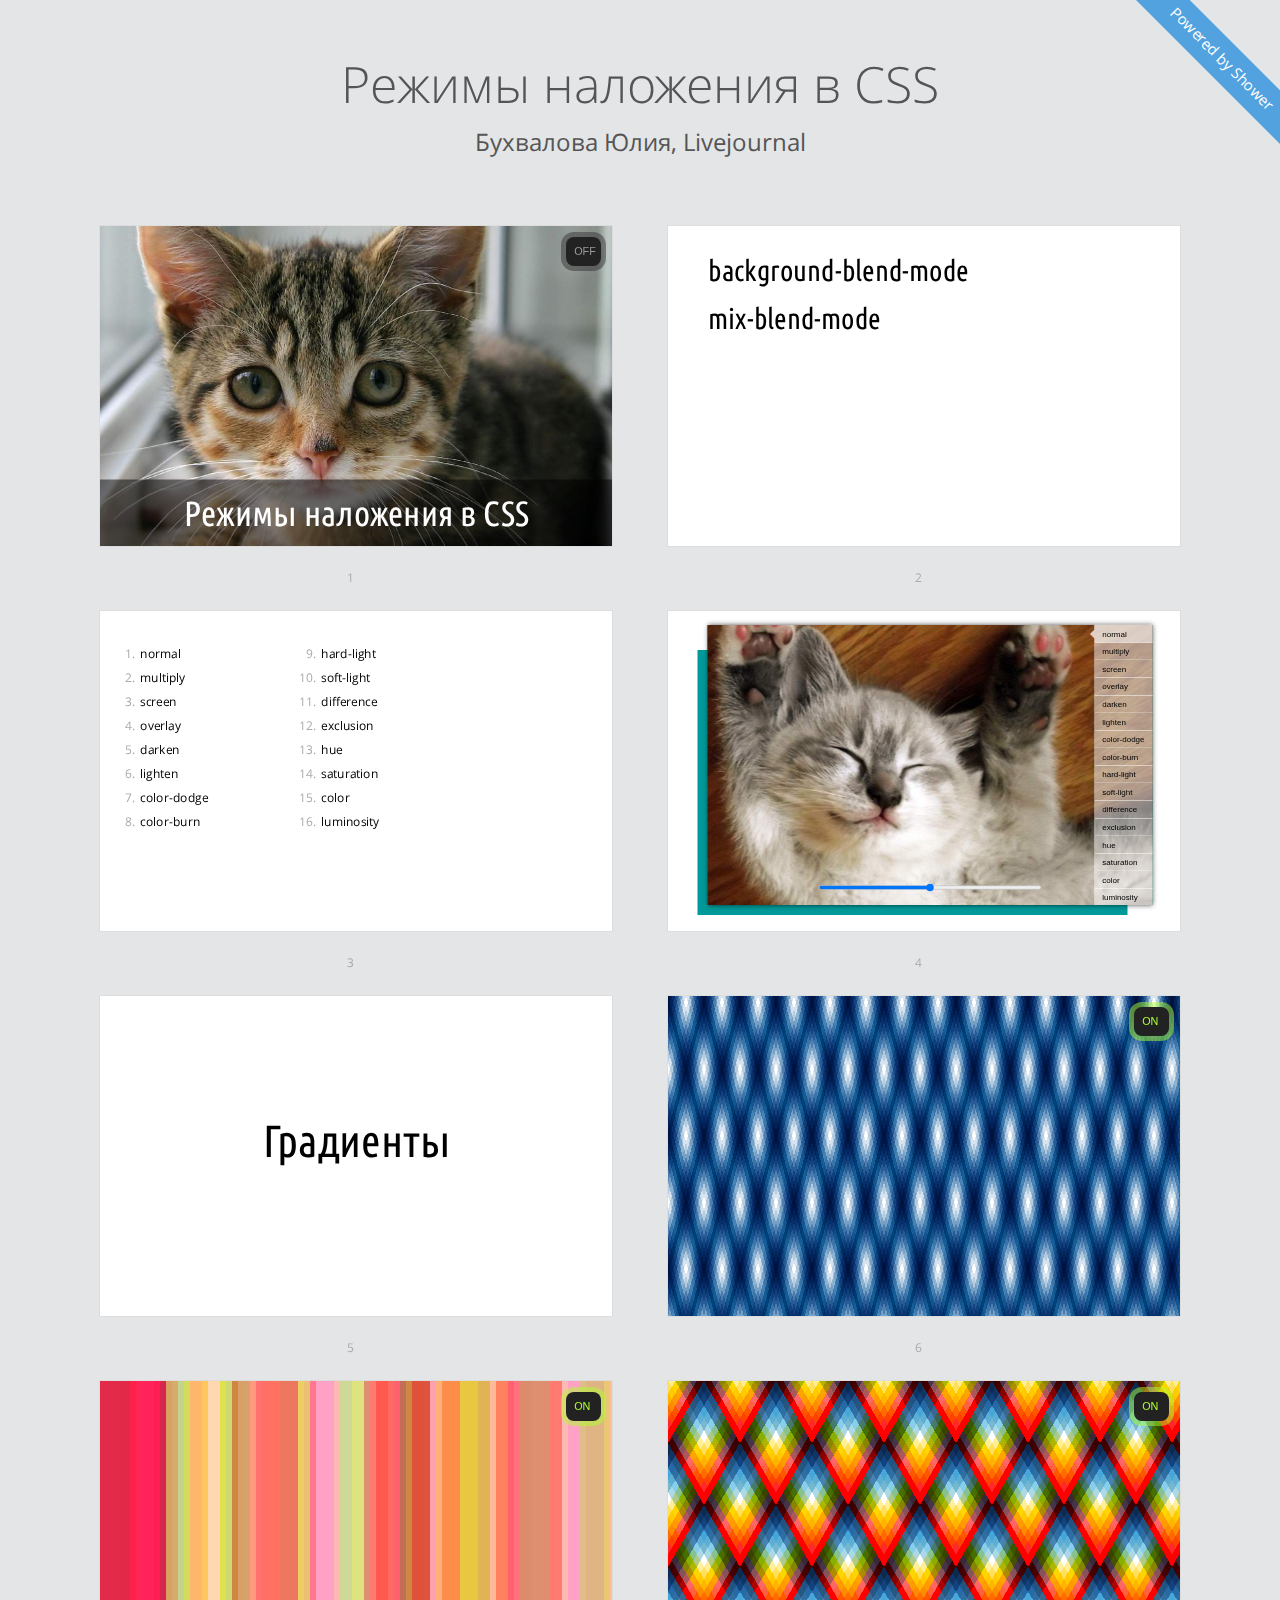
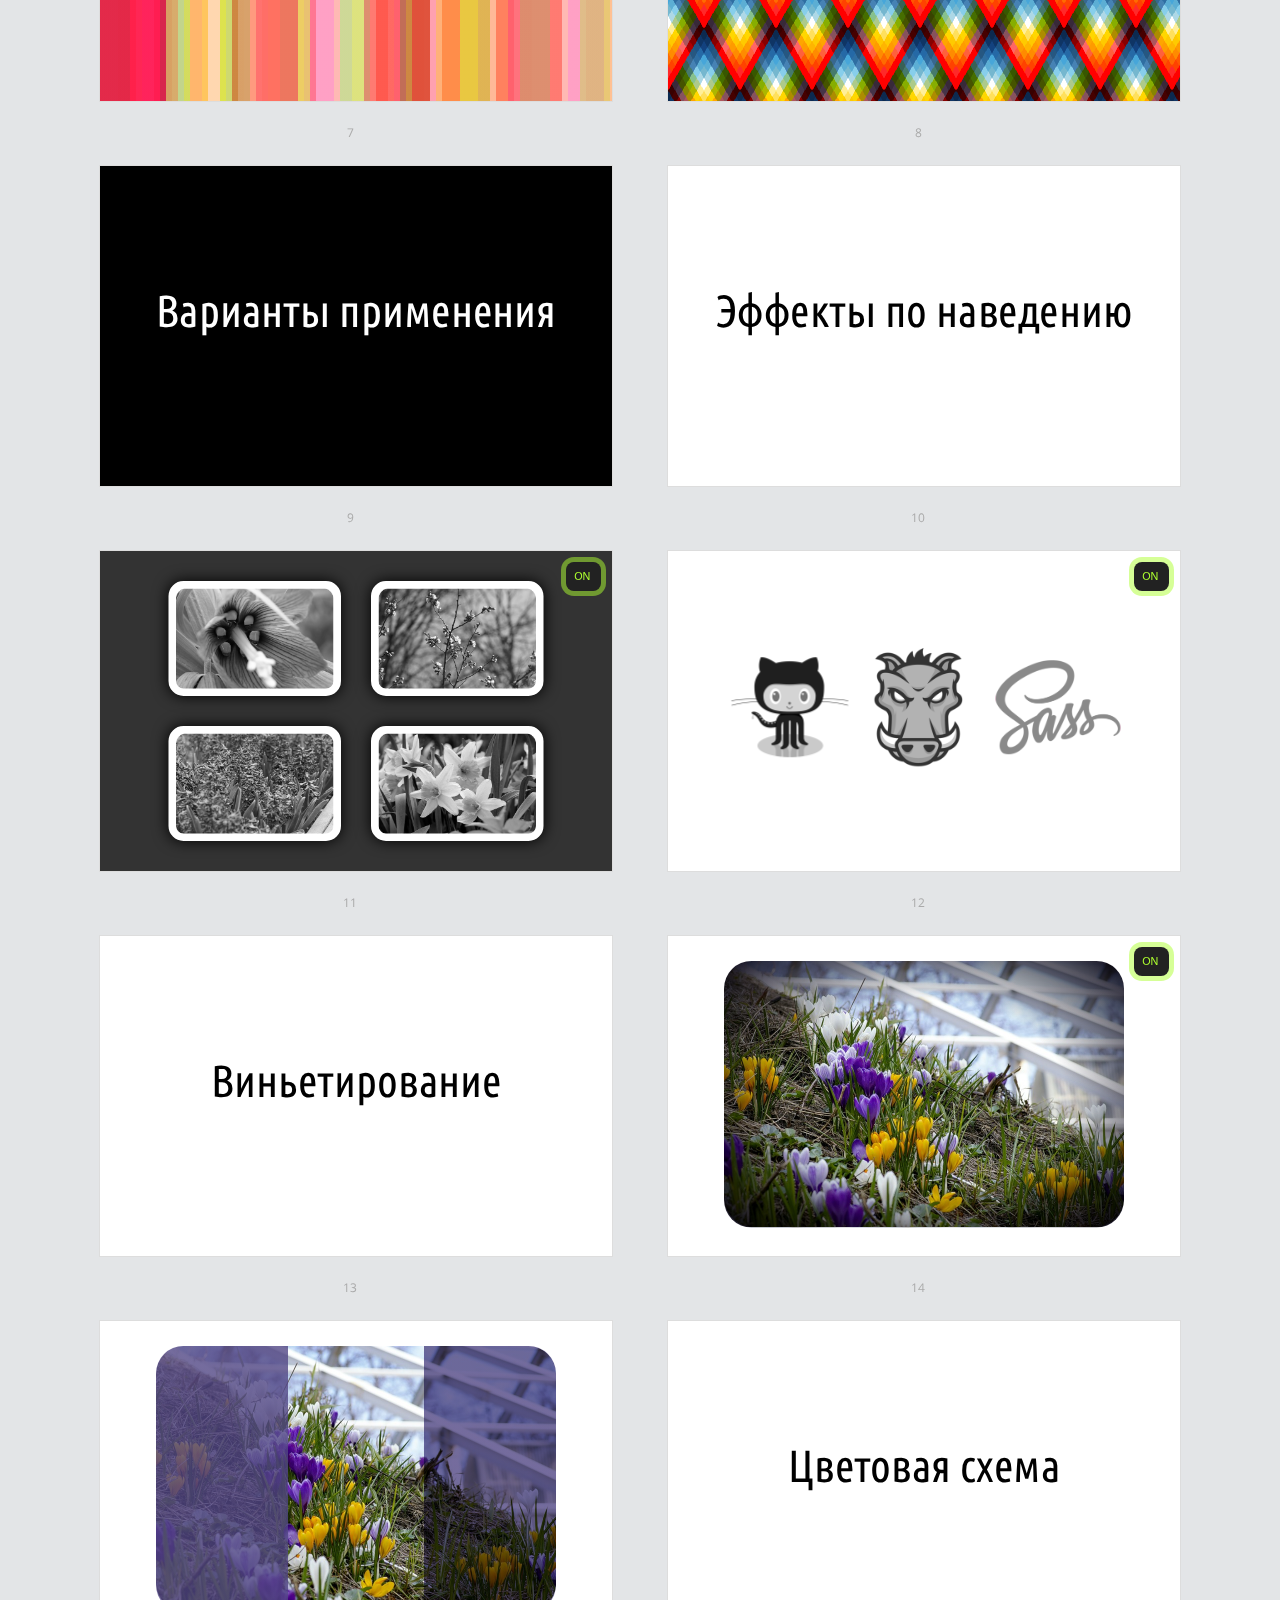
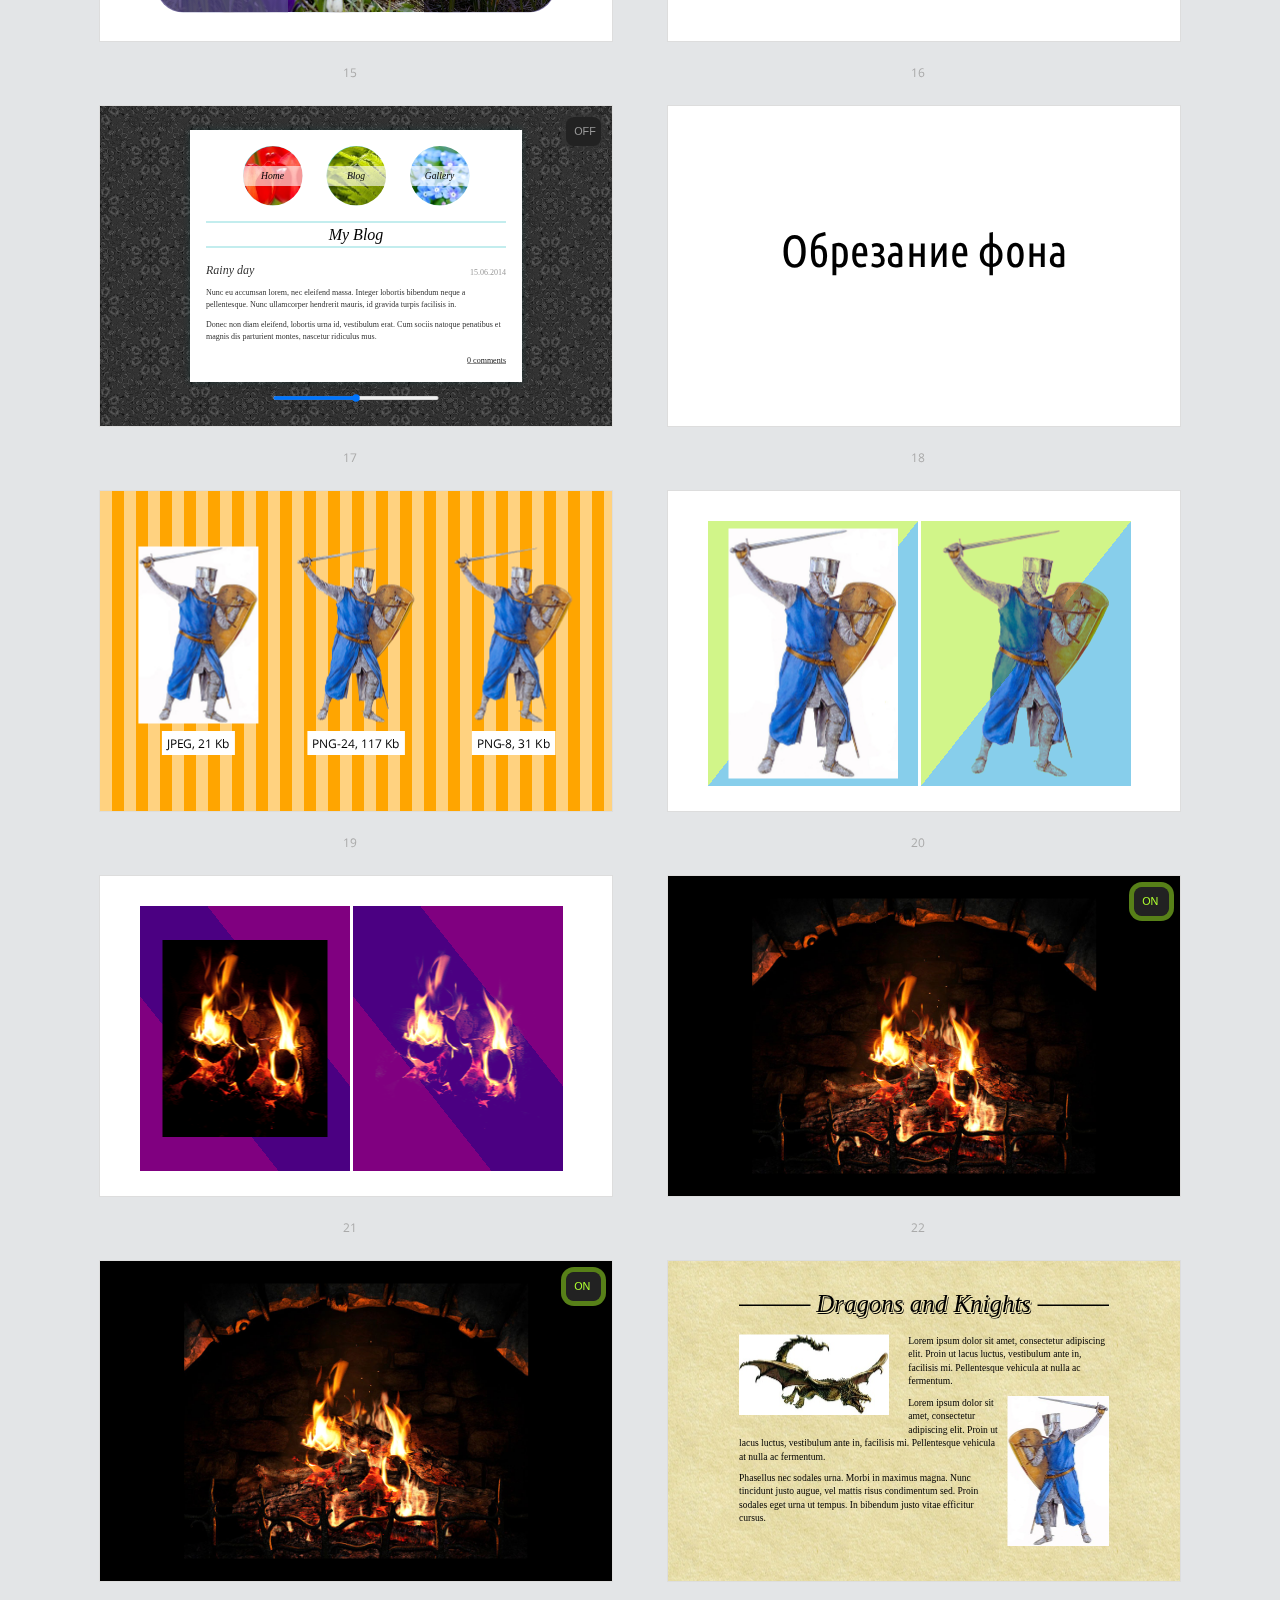
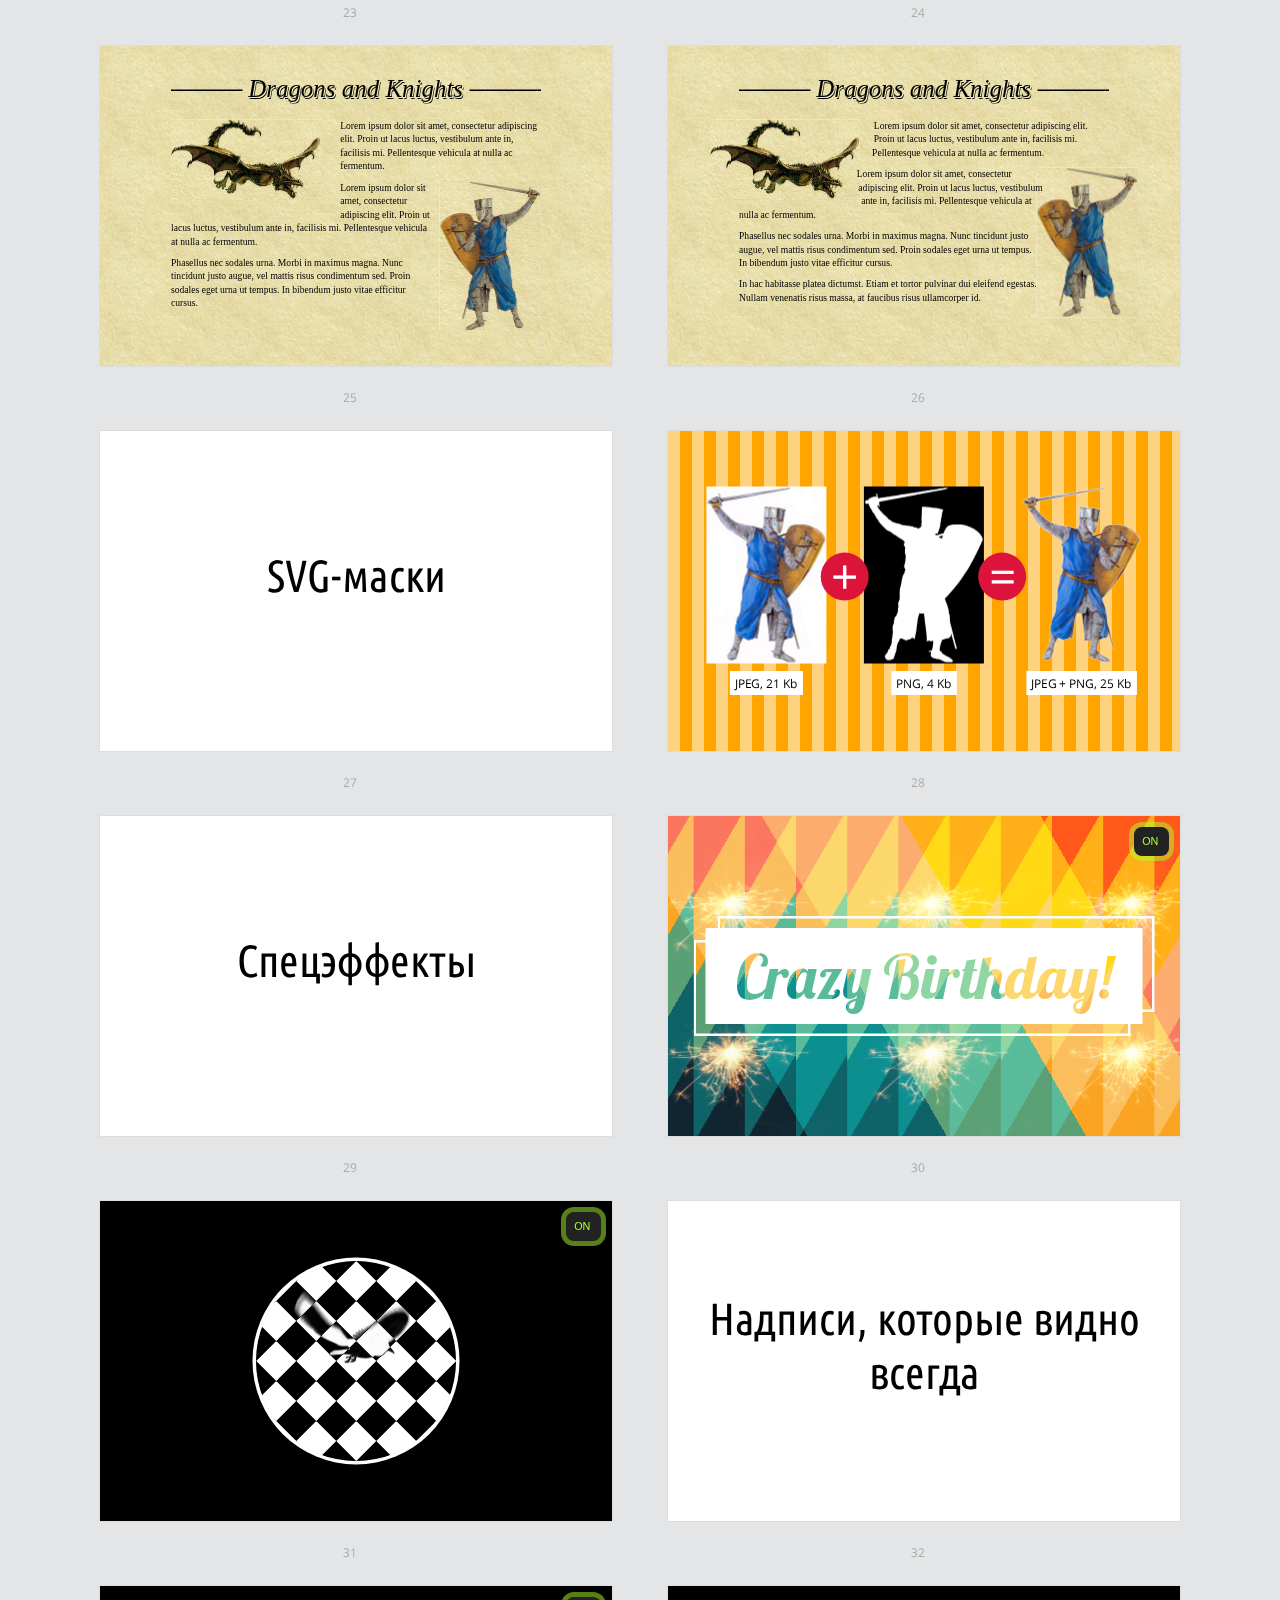
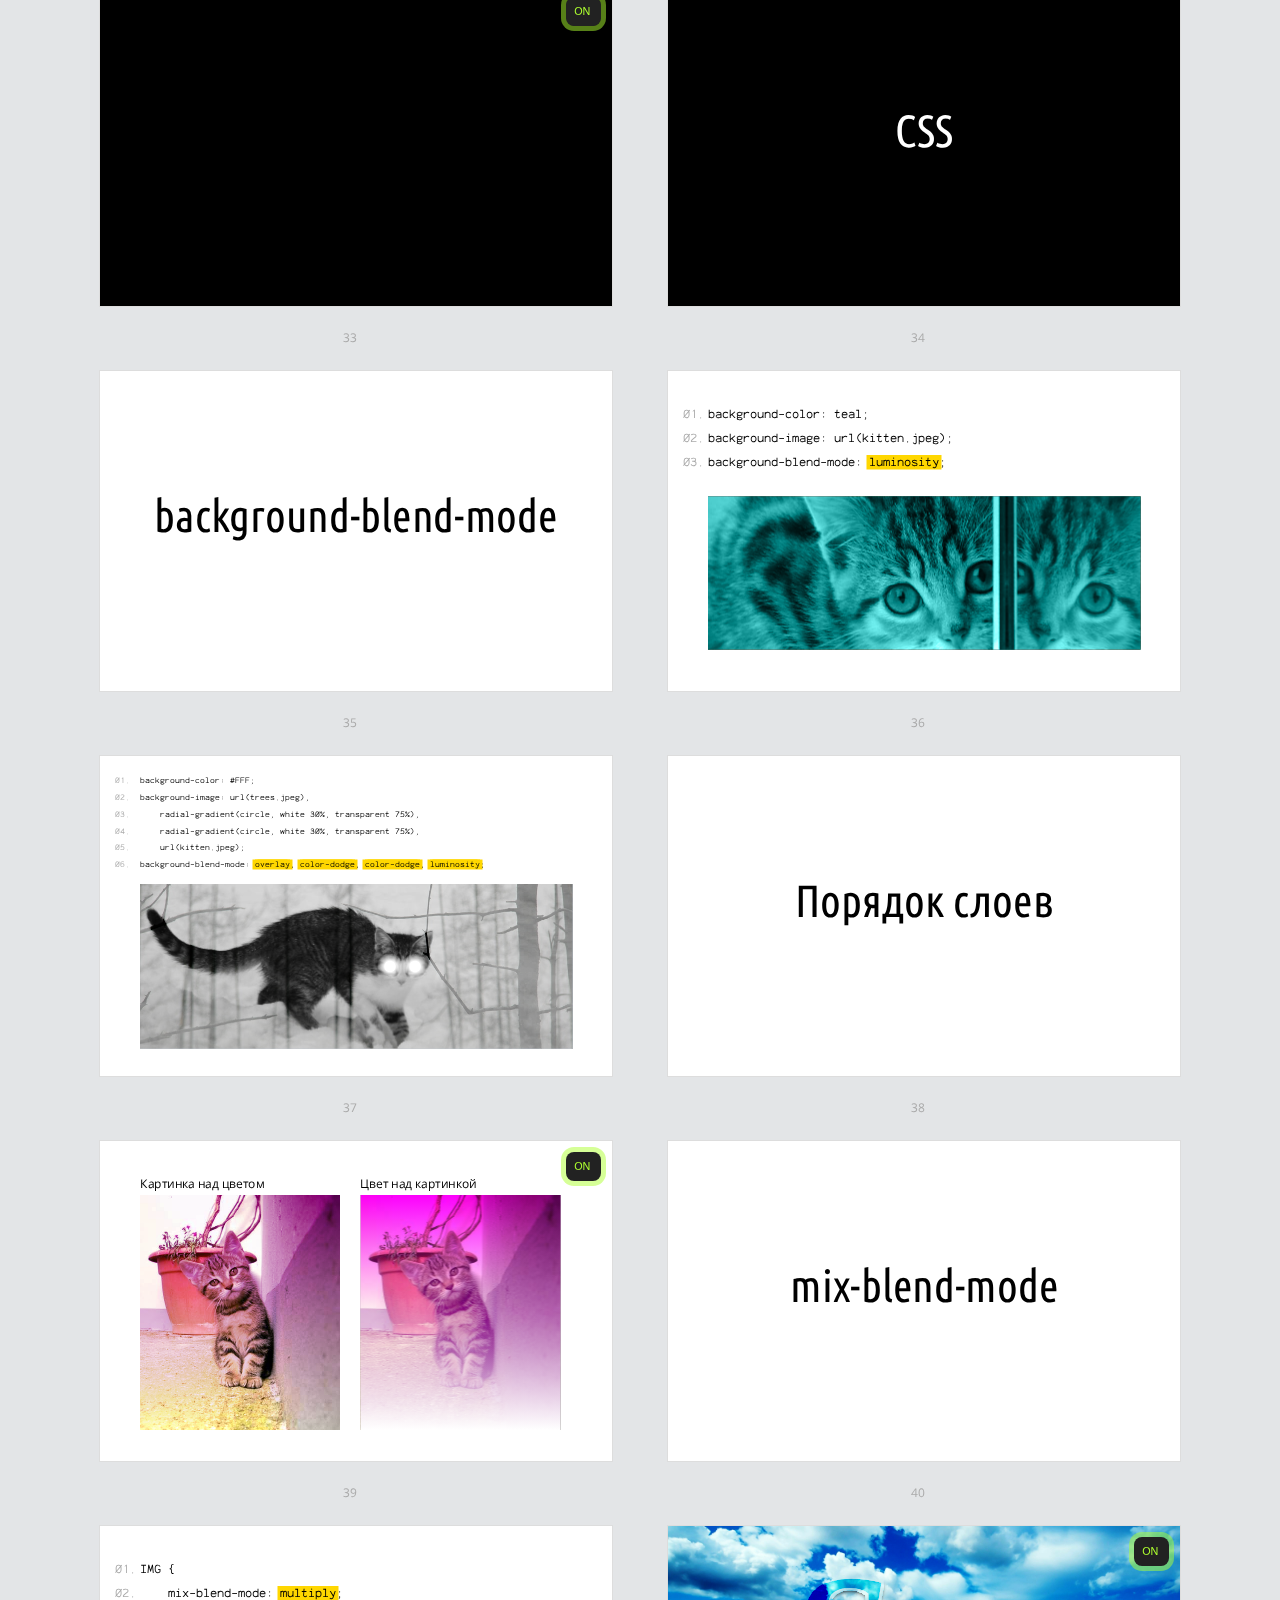
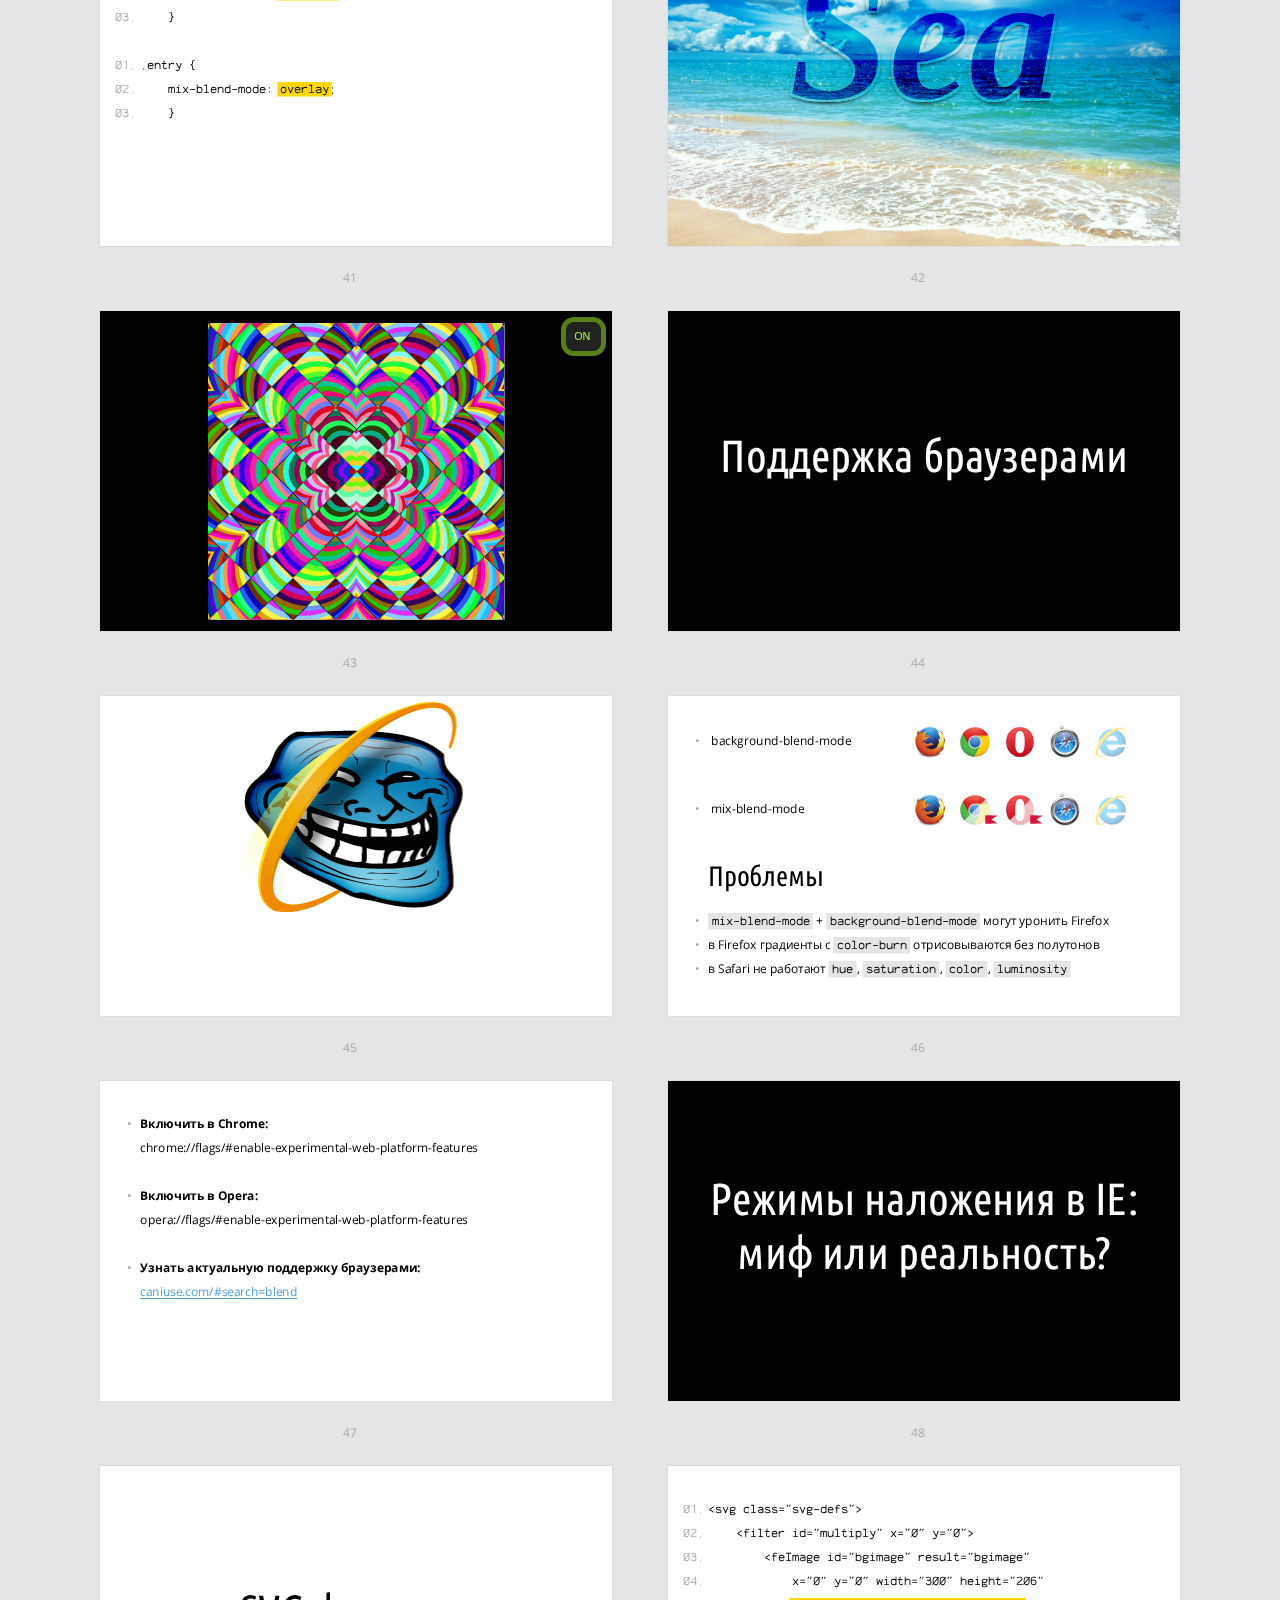
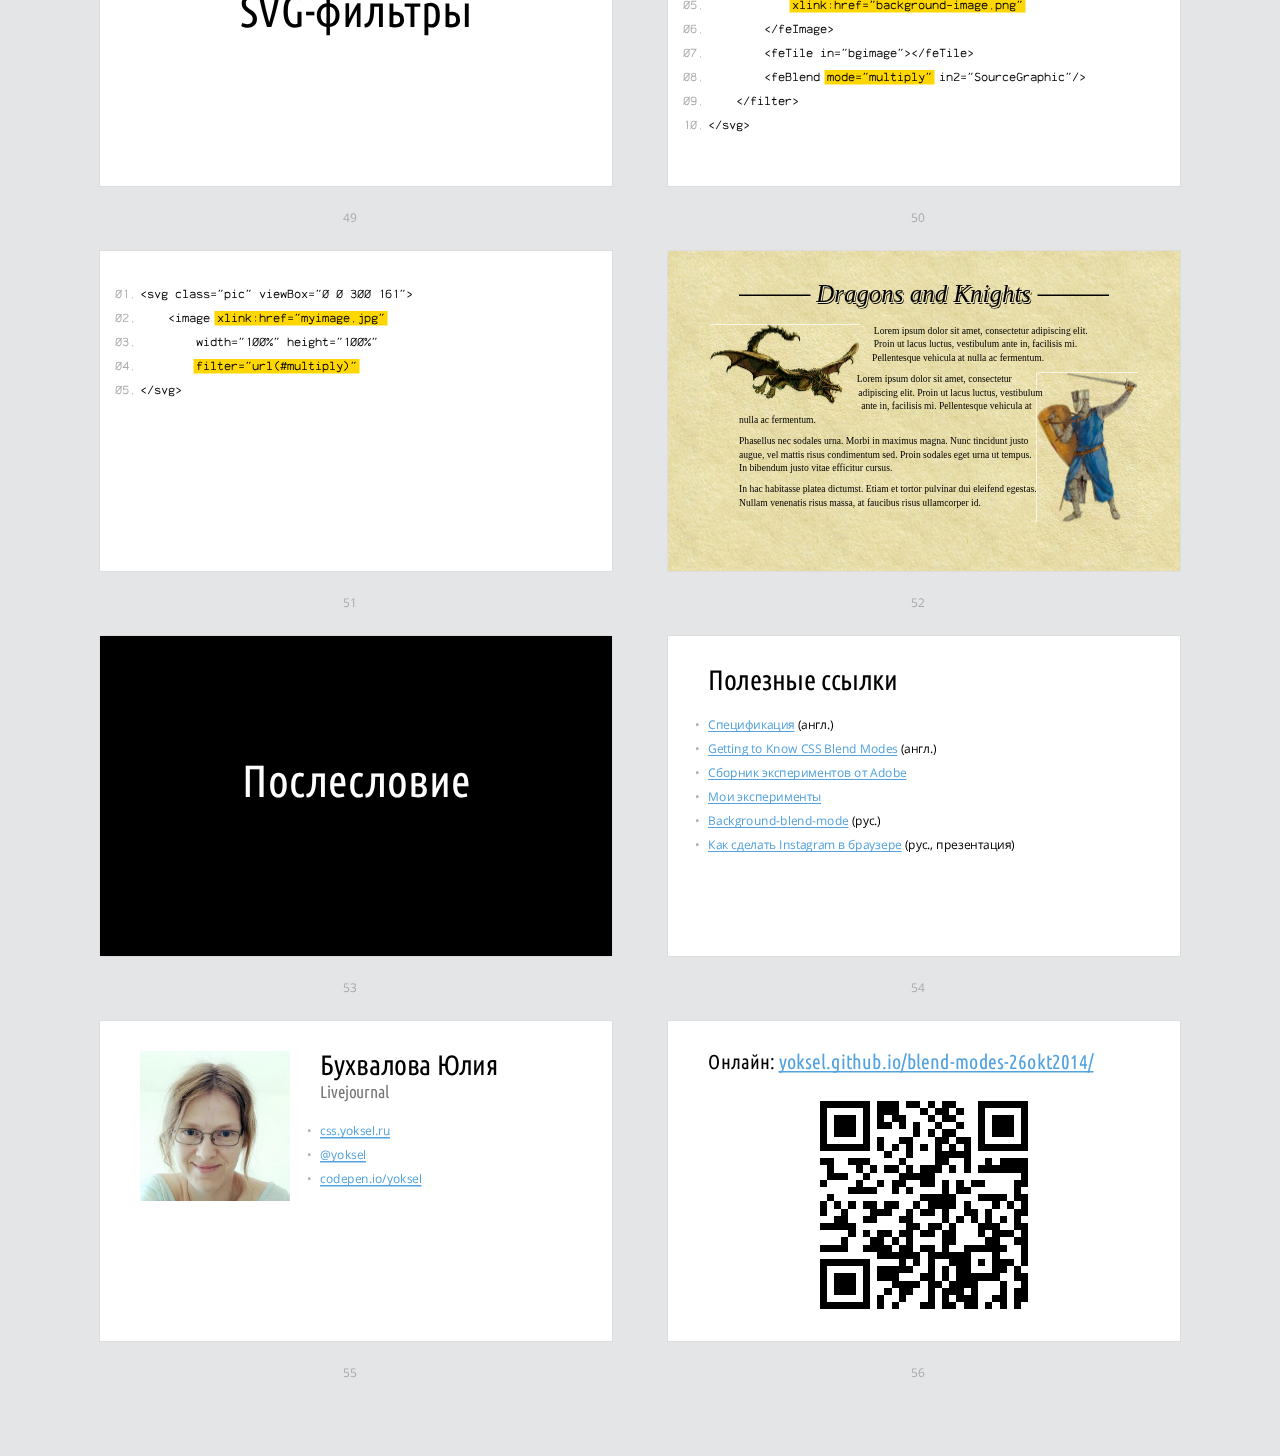
==== commit 7210039f: "Save changes" ====
--- a/index-src.html
+++ b/index-src.html
@@ -266,7 +266,7 @@
 
     <!-- Slide -->
     <section class="slide"><div>
-        <h2 class="free-fly">Альтернатива: SVG-маски</h2>
+        <h2 class="free-fly">SVG-маски</h2>
     </div></section>
 
     <!-- Slide -->
@@ -319,7 +319,7 @@
 
     <!-- Slide -->
     <section class="slide"><div>
-        <h2 class="free-fly">Надписи, которые всегда видно</h2>
+        <h2 class="free-fly">Надписи, которые видно всегда</h2>
     </div></section>
 
     <!-- Slide -->
@@ -451,9 +451,14 @@
                 <dd class="browser ie no-support"></dd>
             </dl>
         </li>
-
     </ul>
 
+    <div class="next"><h3>Проблемы</h3>
+    <ul>
+        <li><code>mix-blend-mode</code> + <code>background-blend-mode</code> могут уронить Firefox</li>
+        <li>в Firefox градиенты с <code>color-burn</code> отрисовываются без полутонов</li>
+        <li>в Safari не работают <code>hue</code>, <code>saturation</code>, <code>color</code>, <code>luminosity</code></li>
+    </ul></div>
     </div></section>
 
     <!-- Slide -->
--- a/assets/css/style.css
+++ b/assets/css/style.css
@@ -1351,28 +1351,32 @@
   width: 400px;
   height: 400px;
   background-color: black;
-  background-image: url(../img/demos/bird-invert.gif), url(../img/demos/cells-bw.png);
+  background-image: url(../img/demos/bird-invert.gif), -webkit-gradient(linear, left top, left bottom, from(black), to(black)), url(../img/demos/cells-bw.png);
+  background-image: url(../img/demos/bird-invert.gif), -webkit-linear-gradient(black, black), url(../img/demos/cells-bw.png);
+  background-image: url(../img/demos/bird-invert.gif), linear-gradient(black, black), url(../img/demos/cells-bw.png);
   background-repeat: no-repeat, repeat, repeat;
-  background-position: 50% -15%, 50% 50%, 50% 50%;
+  background-position: 50% -15%, 0,0, 50% 50%, 50% 50%;
   background-blend-mode: difference;
   -webkit-background-size: auto auto;
   background-size: auto auto;
   border-radius: 50%;
   -webkit-box-shadow: 0 0 0 7px #FFF;
   box-shadow: 0 0 0 7px #FFF;
+}
+.demo-bird :target {
   -webkit-animation: bird-move 1.68s infinite ease-out;
   animation: bird-move 1.68s infinite ease-out;
 }
 
 @-webkit-keyframes bird-move {
   50% {
-    background-position: 50% 95%, 50% 50%, 50% 50%;
+    background-position: 50% 95%, 0,0, 50% 50%, 50% 50%;
   }
 }
 
 @keyframes bird-move {
   50% {
-    background-position: 50% 95%, 50% 50%, 50% 50%;
+    background-position: 50% 95%, 0,0, 50% 50%, 50% 50%;
   }
 }
 .list--steps {
@@ -1504,31 +1508,34 @@
   margin: auto;
   background: gold;
   border-radius: 50%;
-  -webkit-box-shadow: 0px 0px 0 0px #ff242b, 0px 0px 0 0px #ff242b, 0px -0px 0 0px #ff242b, 0px -0px 0 0px #ff242b, 0px 0 0 0px #ff242b, 0px 0 0 0px #ff242b, -3.558px 5.93px 0 3.95333px #ffa8e1, 3.558px 5.93px 0 3.95333px #ffa8e1, -3.558px -5.93px 0 3.95333px #ffa8e1, 3.558px -5.93px 0 3.95333px #ffa8e1, -7.116px 0 0 3.95333px #ffa8e1, 7.116px 0 0 3.95333px #ffa8e1, -7.116px 11.86px 0 7.90667px #ff932e, 7.116px 11.86px 0 7.90667px #ff932e, -7.116px -11.86px 0 7.90667px #ff932e, 7.116px -11.86px 0 7.90667px #ff932e, -14.232px 0 0 7.90667px #ff932e, 14.232px 0 0 7.90667px #ff932e, -10.674px 17.79px 0 11.86px #a4d600, 10.674px 17.79px 0 11.86px #a4d600, -10.674px -17.79px 0 11.86px #a4d600, 10.674px -17.79px 0 11.86px #a4d600, -21.348px 0 0 11.86px #a4d600, 21.348px 0 0 11.86px #a4d600, -14.232px 23.72px 0 15.81333px #d2ffa8, 14.232px 23.72px 0 15.81333px #d2ffa8, -14.232px -23.72px 0 15.81333px #d2ffa8, 14.232px -23.72px 0 15.81333px #d2ffa8, -28.464px 0 0 15.81333px #d2ffa8, 28.464px 0 0 15.81333px #d2ffa8, -17.79px 29.65px 0 19.76667px #ffdc5c, 17.79px 29.65px 0 19.76667px #ffdc5c, -17.79px -29.65px 0 19.76667px #ffdc5c, 17.79px -29.65px 0 19.76667px #ffdc5c, -35.58px 0 0 19.76667px #ffdc5c, 35.58px 0 0 19.76667px #ffdc5c, -21.348px 35.58px 0 23.72px #ffecb8, 21.348px 35.58px 0 23.72px #ffecb8, -21.348px -35.58px 0 23.72px #ffecb8, 21.348px -35.58px 0 23.72px #ffecb8, -42.696px 0 0 23.72px #ffecb8, 42.696px 0 0 23.72px #ffecb8, -24.906px 41.51px 0 27.67333px #8fffec, 24.906px 41.51px 0 27.67333px #8fffec, -24.906px -41.51px 0 27.67333px #8fffec, 24.906px -41.51px 0 27.67333px #8fffec, -49.812px 0 0 27.67333px #8fffec, 49.812px 0 0 27.67333px #8fffec, -28.464px 47.44px 0 31.62667px #a8d9ff, 28.464px 47.44px 0 31.62667px #a8d9ff, -28.464px -47.44px 0 31.62667px #a8d9ff, 28.464px -47.44px 0 31.62667px #a8d9ff, -56.928px 0 0 31.62667px #a8d9ff, 56.928px 0 0 31.62667px #a8d9ff, -32.022px 53.37px 0 35.58px #adff42, 32.022px 53.37px 0 35.58px #adff42, -32.022px -53.37px 0 35.58px #adff42, 32.022px -53.37px 0 35.58px #adff42, -64.044px 0 0 35.58px #adff42, 64.044px 0 0 35.58px #adff42, -35.58px 59.3px 0 39.53333px #ffc999, 35.58px 59.3px 0 39.53333px #ffc999, -35.58px -59.3px 0 39.53333px #ffc999, 35.58px -59.3px 0 39.53333px #ffc999, -71.16px 0 0 39.53333px #ffc999, 71.16px 0 0 39.53333px #ffc999, -39.138px 65.23px 0 43.48667px #ff47dd, 39.138px 65.23px 0 43.48667px #ff47dd, -39.138px -65.23px 0 43.48667px #ff47dd, 39.138px -65.23px 0 43.48667px #ff47dd, -78.276px 0 0 43.48667px #ff47dd, 78.276px 0 0 43.48667px #ff47dd, -42.696px 71.16px 0 47.44px #1be600, 42.696px 71.16px 0 47.44px #1be600, -42.696px -71.16px 0 47.44px #1be600, 42.696px -71.16px 0 47.44px #1be600, -85.392px 0 0 47.44px #1be600, 85.392px 0 0 47.44px #1be600, -46.254px 77.09px 0 51.39333px #51ff47, 46.254px 77.09px 0 51.39333px #51ff47, -46.254px -77.09px 0 51.39333px #51ff47, 46.254px -77.09px 0 51.39333px #51ff47, -92.508px 0 0 51.39333px #51ff47, 92.508px 0 0 51.39333px #51ff47, -49.812px 83.02px 0 55.34667px #c09eff, 49.812px 83.02px 0 55.34667px #c09eff, -49.812px -83.02px 0 55.34667px #c09eff, 49.812px -83.02px 0 55.34667px #c09eff, -99.624px 0 0 55.34667px #c09eff, 99.624px 0 0 55.34667px #c09eff, -53.37px 88.95px 0 59.3px #ff873d, 53.37px 88.95px 0 59.3px #ff873d, -53.37px -88.95px 0 59.3px #ff873d, 53.37px -88.95px 0 59.3px #ff873d, -106.74px 0 0 59.3px #ff873d, 106.74px 0 0 59.3px #ff873d, -56.928px 94.88px 0 63.25333px #6b90ff, 56.928px 94.88px 0 63.25333px #6b90ff, -56.928px -94.88px 0 63.25333px #6b90ff, 56.928px -94.88px 0 63.25333px #6b90ff, -113.856px 0 0 63.25333px #6b90ff, 113.856px 0 0 63.25333px #6b90ff, -60.486px 100.81px 0 67.20667px #ff38bd, 60.486px 100.81px 0 67.20667px #ff38bd, -60.486px -100.81px 0 67.20667px #ff38bd, 60.486px -100.81px 0 67.20667px #ff38bd, -120.972px 0 0 67.20667px #ff38bd, 120.972px 0 0 67.20667px #ff38bd, -64.044px 106.74px 0 71.16px #e09d00, 64.044px 106.74px 0 71.16px #e09d00, -64.044px -106.74px 0 71.16px #e09d00, 64.044px -106.74px 0 71.16px #e09d00, -128.088px 0 0 71.16px #e09d00, 128.088px 0 0 71.16px #e09d00, -67.602px 112.67px 0 75.11333px #ff5c67, 67.602px 112.67px 0 75.11333px #ff5c67, -67.602px -112.67px 0 75.11333px #ff5c67, 67.602px -112.67px 0 75.11333px #ff5c67, -135.204px 0 0 75.11333px #ff5c67, 135.204px 0 0 75.11333px #ff5c67, -71.16px 118.6px 0 79.06667px #9eff42, 71.16px 118.6px 0 79.06667px #9eff42, -71.16px -118.6px 0 79.06667px #9eff42, 71.16px -118.6px 0 79.06667px #9eff42, -142.32px 0 0 79.06667px #9eff42, 142.32px 0 0 79.06667px #9eff42, -74.718px 124.53px 0 83.02px #e0ca00, 74.718px 124.53px 0 83.02px #e0ca00, -74.718px -124.53px 0 83.02px #e0ca00, 74.718px -124.53px 0 83.02px #e0ca00, -149.436px 0 0 83.02px #e0ca00, 149.436px 0 0 83.02px #e0ca00, -78.276px 130.46px 0 86.97333px #5fff57, 78.276px 130.46px 0 86.97333px #5fff57, -78.276px -130.46px 0 86.97333px #5fff57, 78.276px -130.46px 0 86.97333px #5fff57, -156.552px 0 0 86.97333px #5fff57, 156.552px 0 0 86.97333px #5fff57, -81.834px 136.39px 0 90.92667px #42a4ff, 81.834px 136.39px 0 90.92667px #42a4ff, -81.834px -136.39px 0 90.92667px #42a4ff, 81.834px -136.39px 0 90.92667px #42a4ff, -163.668px 0 0 90.92667px #42a4ff, 163.668px 0 0 90.92667px #42a4ff, -85.392px 142.32px 0 94.88px #ffa3ee, 85.392px 142.32px 0 94.88px #ffa3ee, -85.392px -142.32px 0 94.88px #ffa3ee, 85.392px -142.32px 0 94.88px #ffa3ee, -170.784px 0 0 94.88px #ffa3ee, 170.784px 0 0 94.88px #ffa3ee, -88.95px 148.25px 0 98.83333px #ffc2a3, 88.95px 148.25px 0 98.83333px #ffc2a3, -88.95px -148.25px 0 98.83333px #ffc2a3, 88.95px -148.25px 0 98.83333px #ffc2a3, -177.9px 0 0 98.83333px #ffc2a3, 177.9px 0 0 98.83333px #ffc2a3, -92.508px 154.18px 0 102.78667px #ffbf52, 92.508px 154.18px 0 102.78667px #ffbf52, -92.508px -154.18px 0 102.78667px #ffbf52, 92.508px -154.18px 0 102.78667px #ffbf52, -185.016px 0 0 102.78667px #ffbf52, 185.016px 0 0 102.78667px #ffbf52, -96.066px 160.11px 0 106.74px #db8b00, 96.066px 160.11px 0 106.74px #db8b00, -96.066px -160.11px 0 106.74px #db8b00, 96.066px -160.11px 0 106.74px #db8b00, -192.132px 0 0 106.74px #db8b00, 192.132px 0 0 106.74px #db8b00, -99.624px 166.04px 0 110.69333px #c3ff75, 99.624px 166.04px 0 110.69333px #c3ff75, -99.624px -166.04px 0 110.69333px #c3ff75, 99.624px -166.04px 0 110.69333px #c3ff75, -199.248px 0 0 110.69333px #c3ff75, 199.248px 0 0 110.69333px #c3ff75, -103.182px 171.97px 0 114.64667px #730fff, 103.182px 171.97px 0 114.64667px #730fff, -103.182px -171.97px 0 114.64667px #730fff, 103.182px -171.97px 0 114.64667px #730fff, -206.364px 0 0 114.64667px #730fff, 206.364px 0 0 114.64667px #730fff, -106.74px 177.9px 0 118.6px #ff6a00, 106.74px 177.9px 0 118.6px #ff6a00, -106.74px -177.9px 0 118.6px #ff6a00, 106.74px -177.9px 0 118.6px #ff6a00, -213.48px 0 0 118.6px #ff6a00, 213.48px 0 0 118.6px #ff6a00, -110.298px 183.83px 0 122.55333px #1aff88, 110.298px 183.83px 0 122.55333px #1aff88, -110.298px -183.83px 0 122.55333px #1aff88, 110.298px -183.83px 0 122.55333px #1aff88, -220.596px 0 0 122.55333px #1aff88, 220.596px 0 0 122.55333px #1aff88, -113.856px 189.76px 0 126.50667px #e500ff, 113.856px 189.76px 0 126.50667px #e500ff, -113.856px -189.76px 0 126.50667px #e500ff, 113.856px -189.76px 0 126.50667px #e500ff, -227.712px 0 0 126.50667px #e500ff, 227.712px 0 0 126.50667px #e500ff, -117.414px 195.69px 0 130.46px #ff8438, 117.414px 195.69px 0 130.46px #ff8438, -117.414px -195.69px 0 130.46px #ff8438, 117.414px -195.69px 0 130.46px #ff8438, -234.828px 0 0 130.46px #ff8438, 234.828px 0 0 130.46px #ff8438, -120.972px 201.62px 0 134.41333px #3845ff, 120.972px 201.62px 0 134.41333px #3845ff, -120.972px -201.62px 0 134.41333px #3845ff, 120.972px -201.62px 0 134.41333px #3845ff, -241.944px 0 0 134.41333px #3845ff, 241.944px 0 0 134.41333px #3845ff, -124.53px 207.55px 0 138.36667px #61ffa0, 124.53px 207.55px 0 138.36667px #61ffa0, -124.53px -207.55px 0 138.36667px #61ffa0, 124.53px -207.55px 0 138.36667px #61ffa0, -249.06px 0 0 138.36667px #61ffa0, 249.06px 0 0 138.36667px #61ffa0, -128.088px 213.48px 0 142.32px #692eff, 128.088px 213.48px 0 142.32px #692eff, -128.088px -213.48px 0 142.32px #692eff, 128.088px -213.48px 0 142.32px #692eff, -256.176px 0 0 142.32px #692eff, 256.176px 0 0 142.32px #692eff, -131.646px 219.41px 0 146.27333px #5ca8ff, 131.646px 219.41px 0 146.27333px #5ca8ff, -131.646px -219.41px 0 146.27333px #5ca8ff, 131.646px -219.41px 0 146.27333px #5ca8ff, -263.292px 0 0 146.27333px #5ca8ff, 263.292px 0 0 146.27333px #5ca8ff, -135.204px 225.34px 0 150.22667px #70d100, 135.204px 225.34px 0 150.22667px #70d100, -135.204px -225.34px 0 150.22667px #70d100, 135.204px -225.34px 0 150.22667px #70d100, -270.408px 0 0 150.22667px #70d100, 270.408px 0 0 150.22667px #70d100, -138.762px 231.27px 0 154.18px #a8fff9, 138.762px 231.27px 0 154.18px #a8fff9, -138.762px -231.27px 0 154.18px #a8fff9, 138.762px -231.27px 0 154.18px #a8fff9, -277.524px 0 0 154.18px #a8fff9, 277.524px 0 0 154.18px #a8fff9, -142.32px 237.2px 0 158.13333px #d9ffb3, 142.32px 237.2px 0 158.13333px #d9ffb3, -142.32px -237.2px 0 158.13333px #d9ffb3, 142.32px -237.2px 0 158.13333px #d9ffb3, -284.64px 0 0 158.13333px #d9ffb3, 284.64px 0 0 158.13333px #d9ffb3, -145.878px 243.13px 0 162.08667px #24ccff, 145.878px 243.13px 0 162.08667px #24ccff, -145.878px -243.13px 0 162.08667px #24ccff, 145.878px -243.13px 0 162.08667px #24ccff, -291.756px 0 0 162.08667px #24ccff, 291.756px 0 0 162.08667px #24ccff, -149.436px 249.06px 0 166.04px #97ff4d, 149.436px 249.06px 0 166.04px #97ff4d, -149.436px -249.06px 0 166.04px #97ff4d, 149.436px -249.06px 0 166.04px #97ff4d, -298.872px 0 0 166.04px #97ff4d, 298.872px 0 0 166.04px #97ff4d, -152.994px 254.99px 0 169.99333px #ffa53d, 152.994px 254.99px 0 169.99333px #ffa53d, -152.994px -254.99px 0 169.99333px #ffa53d, 152.994px -254.99px 0 169.99333px #ffa53d, -305.988px 0 0 169.99333px #ffa53d, 305.988px 0 0 169.99333px #ffa53d, -156.552px 260.92px 0 173.94667px #b8ebff, 156.552px 260.92px 0 173.94667px #b8ebff, -156.552px -260.92px 0 173.94667px #b8ebff, 156.552px -260.92px 0 173.94667px #b8ebff, -313.104px 0 0 173.94667px #b8ebff, 313.104px 0 0 173.94667px #b8ebff, -160.11px 266.85px 0 177.9px #ff4b0a, 160.11px 266.85px 0 177.9px #ff4b0a, -160.11px -266.85px 0 177.9px #ff4b0a, 160.11px -266.85px 0 177.9px #ff4b0a, -320.22px 0 0 177.9px #ff4b0a, 320.22px 0 0 177.9px #ff4b0a, -163.668px 272.78px 0 181.85333px #adc2ff, 163.668px 272.78px 0 181.85333px #adc2ff, -163.668px -272.78px 0 181.85333px #adc2ff, 163.668px -272.78px 0 181.85333px #adc2ff, -327.336px 0 0 181.85333px #adc2ff, 327.336px 0 0 181.85333px #adc2ff, -167.226px 278.71px 0 185.80667px #ff6be1, 167.226px 278.71px 0 185.80667px #ff6be1, -167.226px -278.71px 0 185.80667px #ff6be1, 167.226px -278.71px 0 185.80667px #ff6be1, -334.452px 0 0 185.80667px #ff6be1, 334.452px 0 0 185.80667px #ff6be1, -170.784px 284.64px 0 189.76px #00dbc5, 170.784px 284.64px 0 189.76px #00dbc5, -170.784px -284.64px 0 189.76px #00dbc5, 170.784px -284.64px 0 189.76px #00dbc5, -341.568px 0 0 189.76px #00dbc5, 341.568px 0 0 189.76px #00dbc5, -174.342px 290.57px 0 193.71333px #0004ff, 174.342px 290.57px 0 193.71333px #0004ff, -174.342px -290.57px 0 193.71333px #0004ff, 174.342px -290.57px 0 193.71333px #0004ff, -348.684px 0 0 193.71333px #0004ff, 348.684px 0 0 193.71333px #0004ff;
-  box-shadow: 0px 0px 0 0px #ff242b, 0px 0px 0 0px #ff242b, 0px -0px 0 0px #ff242b, 0px -0px 0 0px #ff242b, 0px 0 0 0px #ff242b, 0px 0 0 0px #ff242b, -3.558px 5.93px 0 3.95333px #ffa8e1, 3.558px 5.93px 0 3.95333px #ffa8e1, -3.558px -5.93px 0 3.95333px #ffa8e1, 3.558px -5.93px 0 3.95333px #ffa8e1, -7.116px 0 0 3.95333px #ffa8e1, 7.116px 0 0 3.95333px #ffa8e1, -7.116px 11.86px 0 7.90667px #ff932e, 7.116px 11.86px 0 7.90667px #ff932e, -7.116px -11.86px 0 7.90667px #ff932e, 7.116px -11.86px 0 7.90667px #ff932e, -14.232px 0 0 7.90667px #ff932e, 14.232px 0 0 7.90667px #ff932e, -10.674px 17.79px 0 11.86px #a4d600, 10.674px 17.79px 0 11.86px #a4d600, -10.674px -17.79px 0 11.86px #a4d600, 10.674px -17.79px 0 11.86px #a4d600, -21.348px 0 0 11.86px #a4d600, 21.348px 0 0 11.86px #a4d600, -14.232px 23.72px 0 15.81333px #d2ffa8, 14.232px 23.72px 0 15.81333px #d2ffa8, -14.232px -23.72px 0 15.81333px #d2ffa8, 14.232px -23.72px 0 15.81333px #d2ffa8, -28.464px 0 0 15.81333px #d2ffa8, 28.464px 0 0 15.81333px #d2ffa8, -17.79px 29.65px 0 19.76667px #ffdc5c, 17.79px 29.65px 0 19.76667px #ffdc5c, -17.79px -29.65px 0 19.76667px #ffdc5c, 17.79px -29.65px 0 19.76667px #ffdc5c, -35.58px 0 0 19.76667px #ffdc5c, 35.58px 0 0 19.76667px #ffdc5c, -21.348px 35.58px 0 23.72px #ffecb8, 21.348px 35.58px 0 23.72px #ffecb8, -21.348px -35.58px 0 23.72px #ffecb8, 21.348px -35.58px 0 23.72px #ffecb8, -42.696px 0 0 23.72px #ffecb8, 42.696px 0 0 23.72px #ffecb8, -24.906px 41.51px 0 27.67333px #8fffec, 24.906px 41.51px 0 27.67333px #8fffec, -24.906px -41.51px 0 27.67333px #8fffec, 24.906px -41.51px 0 27.67333px #8fffec, -49.812px 0 0 27.67333px #8fffec, 49.812px 0 0 27.67333px #8fffec, -28.464px 47.44px 0 31.62667px #a8d9ff, 28.464px 47.44px 0 31.62667px #a8d9ff, -28.464px -47.44px 0 31.62667px #a8d9ff, 28.464px -47.44px 0 31.62667px #a8d9ff, -56.928px 0 0 31.62667px #a8d9ff, 56.928px 0 0 31.62667px #a8d9ff, -32.022px 53.37px 0 35.58px #adff42, 32.022px 53.37px 0 35.58px #adff42, -32.022px -53.37px 0 35.58px #adff42, 32.022px -53.37px 0 35.58px #adff42, -64.044px 0 0 35.58px #adff42, 64.044px 0 0 35.58px #adff42, -35.58px 59.3px 0 39.53333px #ffc999, 35.58px 59.3px 0 39.53333px #ffc999, -35.58px -59.3px 0 39.53333px #ffc999, 35.58px -59.3px 0 39.53333px #ffc999, -71.16px 0 0 39.53333px #ffc999, 71.16px 0 0 39.53333px #ffc999, -39.138px 65.23px 0 43.48667px #ff47dd, 39.138px 65.23px 0 43.48667px #ff47dd, -39.138px -65.23px 0 43.48667px #ff47dd, 39.138px -65.23px 0 43.48667px #ff47dd, -78.276px 0 0 43.48667px #ff47dd, 78.276px 0 0 43.48667px #ff47dd, -42.696px 71.16px 0 47.44px #1be600, 42.696px 71.16px 0 47.44px #1be600, -42.696px -71.16px 0 47.44px #1be600, 42.696px -71.16px 0 47.44px #1be600, -85.392px 0 0 47.44px #1be600, 85.392px 0 0 47.44px #1be600, -46.254px 77.09px 0 51.39333px #51ff47, 46.254px 77.09px 0 51.39333px #51ff47, -46.254px -77.09px 0 51.39333px #51ff47, 46.254px -77.09px 0 51.39333px #51ff47, -92.508px 0 0 51.39333px #51ff47, 92.508px 0 0 51.39333px #51ff47, -49.812px 83.02px 0 55.34667px #c09eff, 49.812px 83.02px 0 55.34667px #c09eff, -49.812px -83.02px 0 55.34667px #c09eff, 49.812px -83.02px 0 55.34667px #c09eff, -99.624px 0 0 55.34667px #c09eff, 99.624px 0 0 55.34667px #c09eff, -53.37px 88.95px 0 59.3px #ff873d, 53.37px 88.95px 0 59.3px #ff873d, -53.37px -88.95px 0 59.3px #ff873d, 53.37px -88.95px 0 59.3px #ff873d, -106.74px 0 0 59.3px #ff873d, 106.74px 0 0 59.3px #ff873d, -56.928px 94.88px 0 63.25333px #6b90ff, 56.928px 94.88px 0 63.25333px #6b90ff, -56.928px -94.88px 0 63.25333px #6b90ff, 56.928px -94.88px 0 63.25333px #6b90ff, -113.856px 0 0 63.25333px #6b90ff, 113.856px 0 0 63.25333px #6b90ff, -60.486px 100.81px 0 67.20667px #ff38bd, 60.486px 100.81px 0 67.20667px #ff38bd, -60.486px -100.81px 0 67.20667px #ff38bd, 60.486px -100.81px 0 67.20667px #ff38bd, -120.972px 0 0 67.20667px #ff38bd, 120.972px 0 0 67.20667px #ff38bd, -64.044px 106.74px 0 71.16px #e09d00, 64.044px 106.74px 0 71.16px #e09d00, -64.044px -106.74px 0 71.16px #e09d00, 64.044px -106.74px 0 71.16px #e09d00, -128.088px 0 0 71.16px #e09d00, 128.088px 0 0 71.16px #e09d00, -67.602px 112.67px 0 75.11333px #ff5c67, 67.602px 112.67px 0 75.11333px #ff5c67, -67.602px -112.67px 0 75.11333px #ff5c67, 67.602px -112.67px 0 75.11333px #ff5c67, -135.204px 0 0 75.11333px #ff5c67, 135.204px 0 0 75.11333px #ff5c67, -71.16px 118.6px 0 79.06667px #9eff42, 71.16px 118.6px 0 79.06667px #9eff42, -71.16px -118.6px 0 79.06667px #9eff42, 71.16px -118.6px 0 79.06667px #9eff42, -142.32px 0 0 79.06667px #9eff42, 142.32px 0 0 79.06667px #9eff42, -74.718px 124.53px 0 83.02px #e0ca00, 74.718px 124.53px 0 83.02px #e0ca00, -74.718px -124.53px 0 83.02px #e0ca00, 74.718px -124.53px 0 83.02px #e0ca00, -149.436px 0 0 83.02px #e0ca00, 149.436px 0 0 83.02px #e0ca00, -78.276px 130.46px 0 86.97333px #5fff57, 78.276px 130.46px 0 86.97333px #5fff57, -78.276px -130.46px 0 86.97333px #5fff57, 78.276px -130.46px 0 86.97333px #5fff57, -156.552px 0 0 86.97333px #5fff57, 156.552px 0 0 86.97333px #5fff57, -81.834px 136.39px 0 90.92667px #42a4ff, 81.834px 136.39px 0 90.92667px #42a4ff, -81.834px -136.39px 0 90.92667px #42a4ff, 81.834px -136.39px 0 90.92667px #42a4ff, -163.668px 0 0 90.92667px #42a4ff, 163.668px 0 0 90.92667px #42a4ff, -85.392px 142.32px 0 94.88px #ffa3ee, 85.392px 142.32px 0 94.88px #ffa3ee, -85.392px -142.32px 0 94.88px #ffa3ee, 85.392px -142.32px 0 94.88px #ffa3ee, -170.784px 0 0 94.88px #ffa3ee, 170.784px 0 0 94.88px #ffa3ee, -88.95px 148.25px 0 98.83333px #ffc2a3, 88.95px 148.25px 0 98.83333px #ffc2a3, -88.95px -148.25px 0 98.83333px #ffc2a3, 88.95px -148.25px 0 98.83333px #ffc2a3, -177.9px 0 0 98.83333px #ffc2a3, 177.9px 0 0 98.83333px #ffc2a3, -92.508px 154.18px 0 102.78667px #ffbf52, 92.508px 154.18px 0 102.78667px #ffbf52, -92.508px -154.18px 0 102.78667px #ffbf52, 92.508px -154.18px 0 102.78667px #ffbf52, -185.016px 0 0 102.78667px #ffbf52, 185.016px 0 0 102.78667px #ffbf52, -96.066px 160.11px 0 106.74px #db8b00, 96.066px 160.11px 0 106.74px #db8b00, -96.066px -160.11px 0 106.74px #db8b00, 96.066px -160.11px 0 106.74px #db8b00, -192.132px 0 0 106.74px #db8b00, 192.132px 0 0 106.74px #db8b00, -99.624px 166.04px 0 110.69333px #c3ff75, 99.624px 166.04px 0 110.69333px #c3ff75, -99.624px -166.04px 0 110.69333px #c3ff75, 99.624px -166.04px 0 110.69333px #c3ff75, -199.248px 0 0 110.69333px #c3ff75, 199.248px 0 0 110.69333px #c3ff75, -103.182px 171.97px 0 114.64667px #730fff, 103.182px 171.97px 0 114.64667px #730fff, -103.182px -171.97px 0 114.64667px #730fff, 103.182px -171.97px 0 114.64667px #730fff, -206.364px 0 0 114.64667px #730fff, 206.364px 0 0 114.64667px #730fff, -106.74px 177.9px 0 118.6px #ff6a00, 106.74px 177.9px 0 118.6px #ff6a00, -106.74px -177.9px 0 118.6px #ff6a00, 106.74px -177.9px 0 118.6px #ff6a00, -213.48px 0 0 118.6px #ff6a00, 213.48px 0 0 118.6px #ff6a00, -110.298px 183.83px 0 122.55333px #1aff88, 110.298px 183.83px 0 122.55333px #1aff88, -110.298px -183.83px 0 122.55333px #1aff88, 110.298px -183.83px 0 122.55333px #1aff88, -220.596px 0 0 122.55333px #1aff88, 220.596px 0 0 122.55333px #1aff88, -113.856px 189.76px 0 126.50667px #e500ff, 113.856px 189.76px 0 126.50667px #e500ff, -113.856px -189.76px 0 126.50667px #e500ff, 113.856px -189.76px 0 126.50667px #e500ff, -227.712px 0 0 126.50667px #e500ff, 227.712px 0 0 126.50667px #e500ff, -117.414px 195.69px 0 130.46px #ff8438, 117.414px 195.69px 0 130.46px #ff8438, -117.414px -195.69px 0 130.46px #ff8438, 117.414px -195.69px 0 130.46px #ff8438, -234.828px 0 0 130.46px #ff8438, 234.828px 0 0 130.46px #ff8438, -120.972px 201.62px 0 134.41333px #3845ff, 120.972px 201.62px 0 134.41333px #3845ff, -120.972px -201.62px 0 134.41333px #3845ff, 120.972px -201.62px 0 134.41333px #3845ff, -241.944px 0 0 134.41333px #3845ff, 241.944px 0 0 134.41333px #3845ff, -124.53px 207.55px 0 138.36667px #61ffa0, 124.53px 207.55px 0 138.36667px #61ffa0, -124.53px -207.55px 0 138.36667px #61ffa0, 124.53px -207.55px 0 138.36667px #61ffa0, -249.06px 0 0 138.36667px #61ffa0, 249.06px 0 0 138.36667px #61ffa0, -128.088px 213.48px 0 142.32px #692eff, 128.088px 213.48px 0 142.32px #692eff, -128.088px -213.48px 0 142.32px #692eff, 128.088px -213.48px 0 142.32px #692eff, -256.176px 0 0 142.32px #692eff, 256.176px 0 0 142.32px #692eff, -131.646px 219.41px 0 146.27333px #5ca8ff, 131.646px 219.41px 0 146.27333px #5ca8ff, -131.646px -219.41px 0 146.27333px #5ca8ff, 131.646px -219.41px 0 146.27333px #5ca8ff, -263.292px 0 0 146.27333px #5ca8ff, 263.292px 0 0 146.27333px #5ca8ff, -135.204px 225.34px 0 150.22667px #70d100, 135.204px 225.34px 0 150.22667px #70d100, -135.204px -225.34px 0 150.22667px #70d100, 135.204px -225.34px 0 150.22667px #70d100, -270.408px 0 0 150.22667px #70d100, 270.408px 0 0 150.22667px #70d100, -138.762px 231.27px 0 154.18px #a8fff9, 138.762px 231.27px 0 154.18px #a8fff9, -138.762px -231.27px 0 154.18px #a8fff9, 138.762px -231.27px 0 154.18px #a8fff9, -277.524px 0 0 154.18px #a8fff9, 277.524px 0 0 154.18px #a8fff9, -142.32px 237.2px 0 158.13333px #d9ffb3, 142.32px 237.2px 0 158.13333px #d9ffb3, -142.32px -237.2px 0 158.13333px #d9ffb3, 142.32px -237.2px 0 158.13333px #d9ffb3, -284.64px 0 0 158.13333px #d9ffb3, 284.64px 0 0 158.13333px #d9ffb3, -145.878px 243.13px 0 162.08667px #24ccff, 145.878px 243.13px 0 162.08667px #24ccff, -145.878px -243.13px 0 162.08667px #24ccff, 145.878px -243.13px 0 162.08667px #24ccff, -291.756px 0 0 162.08667px #24ccff, 291.756px 0 0 162.08667px #24ccff, -149.436px 249.06px 0 166.04px #97ff4d, 149.436px 249.06px 0 166.04px #97ff4d, -149.436px -249.06px 0 166.04px #97ff4d, 149.436px -249.06px 0 166.04px #97ff4d, -298.872px 0 0 166.04px #97ff4d, 298.872px 0 0 166.04px #97ff4d, -152.994px 254.99px 0 169.99333px #ffa53d, 152.994px 254.99px 0 169.99333px #ffa53d, -152.994px -254.99px 0 169.99333px #ffa53d, 152.994px -254.99px 0 169.99333px #ffa53d, -305.988px 0 0 169.99333px #ffa53d, 305.988px 0 0 169.99333px #ffa53d, -156.552px 260.92px 0 173.94667px #b8ebff, 156.552px 260.92px 0 173.94667px #b8ebff, -156.552px -260.92px 0 173.94667px #b8ebff, 156.552px -260.92px 0 173.94667px #b8ebff, -313.104px 0 0 173.94667px #b8ebff, 313.104px 0 0 173.94667px #b8ebff, -160.11px 266.85px 0 177.9px #ff4b0a, 160.11px 266.85px 0 177.9px #ff4b0a, -160.11px -266.85px 0 177.9px #ff4b0a, 160.11px -266.85px 0 177.9px #ff4b0a, -320.22px 0 0 177.9px #ff4b0a, 320.22px 0 0 177.9px #ff4b0a, -163.668px 272.78px 0 181.85333px #adc2ff, 163.668px 272.78px 0 181.85333px #adc2ff, -163.668px -272.78px 0 181.85333px #adc2ff, 163.668px -272.78px 0 181.85333px #adc2ff, -327.336px 0 0 181.85333px #adc2ff, 327.336px 0 0 181.85333px #adc2ff, -167.226px 278.71px 0 185.80667px #ff6be1, 167.226px 278.71px 0 185.80667px #ff6be1, -167.226px -278.71px 0 185.80667px #ff6be1, 167.226px -278.71px 0 185.80667px #ff6be1, -334.452px 0 0 185.80667px #ff6be1, 334.452px 0 0 185.80667px #ff6be1, -170.784px 284.64px 0 189.76px #00dbc5, 170.784px 284.64px 0 189.76px #00dbc5, -170.784px -284.64px 0 189.76px #00dbc5, 170.784px -284.64px 0 189.76px #00dbc5, -341.568px 0 0 189.76px #00dbc5, 341.568px 0 0 189.76px #00dbc5, -174.342px 290.57px 0 193.71333px #0004ff, 174.342px 290.57px 0 193.71333px #0004ff, -174.342px -290.57px 0 193.71333px #0004ff, 174.342px -290.57px 0 193.71333px #0004ff, -348.684px 0 0 193.71333px #0004ff, 348.684px 0 0 193.71333px #0004ff;
+  -webkit-box-shadow: 0px 0px 0 0px #05ffee, 0px 0px 0 0px #05ffee, 0px -0px 0 0px #05ffee, 0px -0px 0 0px #05ffee, 0px 0 0 0px #05ffee, 0px 0 0 0px #05ffee, -3.558px 5.93px 0 3.95333px #47fff9, 3.558px 5.93px 0 3.95333px #47fff9, -3.558px -5.93px 0 3.95333px #47fff9, 3.558px -5.93px 0 3.95333px #47fff9, -7.116px 0 0 3.95333px #47fff9, 7.116px 0 0 3.95333px #47fff9, -7.116px 11.86px 0 7.90667px #ffce1f, 7.116px 11.86px 0 7.90667px #ffce1f, -7.116px -11.86px 0 7.90667px #ffce1f, 7.116px -11.86px 0 7.90667px #ffce1f, -14.232px 0 0 7.90667px #ffce1f, 14.232px 0 0 7.90667px #ffce1f, -10.674px 17.79px 0 11.86px #6dff05, 10.674px 17.79px 0 11.86px #6dff05, -10.674px -17.79px 0 11.86px #6dff05, 10.674px -17.79px 0 11.86px #6dff05, -21.348px 0 0 11.86px #6dff05, 21.348px 0 0 11.86px #6dff05, -14.232px 23.72px 0 15.81333px #ffd466, 14.232px 23.72px 0 15.81333px #ffd466, -14.232px -23.72px 0 15.81333px #ffd466, 14.232px -23.72px 0 15.81333px #ffd466, -28.464px 0 0 15.81333px #ffd466, 28.464px 0 0 15.81333px #ffd466, -17.79px 29.65px 0 19.76667px #5cffa5, 17.79px 29.65px 0 19.76667px #5cffa5, -17.79px -29.65px 0 19.76667px #5cffa5, 17.79px -29.65px 0 19.76667px #5cffa5, -35.58px 0 0 19.76667px #5cffa5, 35.58px 0 0 19.76667px #5cffa5, -21.348px 35.58px 0 23.72px #b8ffd2, 21.348px 35.58px 0 23.72px #b8ffd2, -21.348px -35.58px 0 23.72px #b8ffd2, 21.348px -35.58px 0 23.72px #b8ffd2, -42.696px 0 0 23.72px #b8ffd2, 42.696px 0 0 23.72px #b8ffd2, -24.906px 41.51px 0 27.67333px #adffe9, 24.906px 41.51px 0 27.67333px #adffe9, -24.906px -41.51px 0 27.67333px #adffe9, 24.906px -41.51px 0 27.67333px #adffe9, -49.812px 0 0 27.67333px #adffe9, 49.812px 0 0 27.67333px #adffe9, -28.464px 47.44px 0 31.62667px #ff527d, 28.464px 47.44px 0 31.62667px #ff527d, -28.464px -47.44px 0 31.62667px #ff527d, 28.464px -47.44px 0 31.62667px #ff527d, -56.928px 0 0 31.62667px #ff527d, 56.928px 0 0 31.62667px #ff527d, -32.022px 53.37px 0 35.58px #d4c2ff, 32.022px 53.37px 0 35.58px #d4c2ff, -32.022px -53.37px 0 35.58px #d4c2ff, 32.022px -53.37px 0 35.58px #d4c2ff, -64.044px 0 0 35.58px #d4c2ff, 64.044px 0 0 35.58px #d4c2ff, -35.58px 59.3px 0 39.53333px #e000a1, 35.58px 59.3px 0 39.53333px #e000a1, -35.58px -59.3px 0 39.53333px #e000a1, 35.58px -59.3px 0 39.53333px #e000a1, -71.16px 0 0 39.53333px #e000a1, 71.16px 0 0 39.53333px #e000a1, -39.138px 65.23px 0 43.48667px #66ffb0, 39.138px 65.23px 0 43.48667px #66ffb0, -39.138px -65.23px 0 43.48667px #66ffb0, 39.138px -65.23px 0 43.48667px #66ffb0, -78.276px 0 0 43.48667px #66ffb0, 78.276px 0 0 43.48667px #66ffb0, -42.696px 71.16px 0 47.44px #ff85a9, 42.696px 71.16px 0 47.44px #ff85a9, -42.696px -71.16px 0 47.44px #ff85a9, 42.696px -71.16px 0 47.44px #ff85a9, -85.392px 0 0 47.44px #ff85a9, 85.392px 0 0 47.44px #ff85a9, -46.254px 77.09px 0 51.39333px #e60022, 46.254px 77.09px 0 51.39333px #e60022, -46.254px -77.09px 0 51.39333px #e60022, 46.254px -77.09px 0 51.39333px #e60022, -92.508px 0 0 51.39333px #e60022, 92.508px 0 0 51.39333px #e60022, -49.812px 83.02px 0 55.34667px #707eff, 49.812px 83.02px 0 55.34667px #707eff, -49.812px -83.02px 0 55.34667px #707eff, 49.812px -83.02px 0 55.34667px #707eff, -99.624px 0 0 55.34667px #707eff, 99.624px 0 0 55.34667px #707eff, -53.37px 88.95px 0 59.3px #ff7a8e, 53.37px 88.95px 0 59.3px #ff7a8e, -53.37px -88.95px 0 59.3px #ff7a8e, 53.37px -88.95px 0 59.3px #ff7a8e, -106.74px 0 0 59.3px #ff7a8e, 106.74px 0 0 59.3px #ff7a8e, -56.928px 94.88px 0 63.25333px #05ff8a, 56.928px 94.88px 0 63.25333px #05ff8a, -56.928px -94.88px 0 63.25333px #05ff8a, 56.928px -94.88px 0 63.25333px #05ff8a, -113.856px 0 0 63.25333px #05ff8a, 113.856px 0 0 63.25333px #05ff8a, -60.486px 100.81px 0 67.20667px #d942ff, 60.486px 100.81px 0 67.20667px #d942ff, -60.486px -100.81px 0 67.20667px #d942ff, 60.486px -100.81px 0 67.20667px #d942ff, -120.972px 0 0 67.20667px #d942ff, 120.972px 0 0 67.20667px #d942ff, -64.044px 106.74px 0 71.16px #ff3877, 64.044px 106.74px 0 71.16px #ff3877, -64.044px -106.74px 0 71.16px #ff3877, 64.044px -106.74px 0 71.16px #ff3877, -128.088px 0 0 71.16px #ff3877, 128.088px 0 0 71.16px #ff3877, -67.602px 112.67px 0 75.11333px #00e05a, 67.602px 112.67px 0 75.11333px #00e05a, -67.602px -112.67px 0 75.11333px #00e05a, 67.602px -112.67px 0 75.11333px #00e05a, -135.204px 0 0 75.11333px #00e05a, 135.204px 0 0 75.11333px #00e05a, -71.16px 118.6px 0 79.06667px #58ff2e, 71.16px 118.6px 0 79.06667px #58ff2e, -71.16px -118.6px 0 79.06667px #58ff2e, 71.16px -118.6px 0 79.06667px #58ff2e, -142.32px 0 0 79.06667px #58ff2e, 142.32px 0 0 79.06667px #58ff2e, -74.718px 124.53px 0 83.02px #dcff14, 74.718px 124.53px 0 83.02px #dcff14, -74.718px -124.53px 0 83.02px #dcff14, 74.718px -124.53px 0 83.02px #dcff14, -149.436px 0 0 83.02px #dcff14, 149.436px 0 0 83.02px #dcff14, -78.276px 130.46px 0 86.97333px #1fff44, 78.276px 130.46px 0 86.97333px #1fff44, -78.276px -130.46px 0 86.97333px #1fff44, 78.276px -130.46px 0 86.97333px #1fff44, -156.552px 0 0 86.97333px #1fff44, 156.552px 0 0 86.97333px #1fff44, -81.834px 136.39px 0 90.92667px #ffe570, 81.834px 136.39px 0 90.92667px #ffe570, -81.834px -136.39px 0 90.92667px #ffe570, 81.834px -136.39px 0 90.92667px #ffe570, -163.668px 0 0 90.92667px #ffe570, 163.668px 0 0 90.92667px #ffe570, -85.392px 142.32px 0 94.88px #85fffb, 85.392px 142.32px 0 94.88px #85fffb, -85.392px -142.32px 0 94.88px #85fffb, 85.392px -142.32px 0 94.88px #85fffb, -170.784px 0 0 94.88px #85fffb, 170.784px 0 0 94.88px #85fffb, -88.95px 148.25px 0 98.83333px #79d600, 88.95px 148.25px 0 98.83333px #79d600, -88.95px -148.25px 0 98.83333px #79d600, 88.95px -148.25px 0 98.83333px #79d600, -177.9px 0 0 98.83333px #79d600, 177.9px 0 0 98.83333px #79d600, -92.508px 154.18px 0 102.78667px #29ffa6, 92.508px 154.18px 0 102.78667px #29ffa6, -92.508px -154.18px 0 102.78667px #29ffa6, 92.508px -154.18px 0 102.78667px #29ffa6, -185.016px 0 0 102.78667px #29ffa6, 185.016px 0 0 102.78667px #29ffa6, -96.066px 160.11px 0 106.74px #cdffa3, 96.066px 160.11px 0 106.74px #cdffa3, -96.066px -160.11px 0 106.74px #cdffa3, 96.066px -160.11px 0 106.74px #cdffa3, -192.132px 0 0 106.74px #cdffa3, 192.132px 0 0 106.74px #cdffa3, -99.624px 166.04px 0 110.69333px #6b9aff, 99.624px 166.04px 0 110.69333px #6b9aff, -99.624px -166.04px 0 110.69333px #6b9aff, 99.624px -166.04px 0 110.69333px #6b9aff, -199.248px 0 0 110.69333px #6b9aff, 199.248px 0 0 110.69333px #6b9aff, -103.182px 171.97px 0 114.64667px #dd33ff, 103.182px 171.97px 0 114.64667px #dd33ff, -103.182px -171.97px 0 114.64667px #dd33ff, 103.182px -171.97px 0 114.64667px #dd33ff, -206.364px 0 0 114.64667px #dd33ff, 206.364px 0 0 114.64667px #dd33ff, -106.74px 177.9px 0 118.6px #8fcdff, 106.74px 177.9px 0 118.6px #8fcdff, -106.74px -177.9px 0 118.6px #8fcdff, 106.74px -177.9px 0 118.6px #8fcdff, -213.48px 0 0 118.6px #8fcdff, 213.48px 0 0 118.6px #8fcdff, -110.298px 183.83px 0 122.55333px #fff647, 110.298px 183.83px 0 122.55333px #fff647, -110.298px -183.83px 0 122.55333px #fff647, 110.298px -183.83px 0 122.55333px #fff647, -220.596px 0 0 122.55333px #fff647, 220.596px 0 0 122.55333px #fff647, -113.856px 189.76px 0 126.50667px #d6a400, 113.856px 189.76px 0 126.50667px #d6a400, -113.856px -189.76px 0 126.50667px #d6a400, 113.856px -189.76px 0 126.50667px #d6a400, -227.712px 0 0 126.50667px #d6a400, 227.712px 0 0 126.50667px #d6a400, -117.414px 195.69px 0 130.46px #db0075, 117.414px 195.69px 0 130.46px #db0075, -117.414px -195.69px 0 130.46px #db0075, 117.414px -195.69px 0 130.46px #db0075, -234.828px 0 0 130.46px #db0075, 234.828px 0 0 130.46px #db0075, -120.972px 201.62px 0 134.41333px #ff05da, 120.972px 201.62px 0 134.41333px #ff05da, -120.972px -201.62px 0 134.41333px #ff05da, 120.972px -201.62px 0 134.41333px #ff05da, -241.944px 0 0 134.41333px #ff05da, 241.944px 0 0 134.41333px #ff05da, -124.53px 207.55px 0 138.36667px #ff9c33, 124.53px 207.55px 0 138.36667px #ff9c33, -124.53px -207.55px 0 138.36667px #ff9c33, 124.53px -207.55px 0 138.36667px #ff9c33, -249.06px 0 0 138.36667px #ff9c33, 249.06px 0 0 138.36667px #ff9c33, -128.088px 213.48px 0 142.32px #5cdeff, 128.088px 213.48px 0 142.32px #5cdeff, -128.088px -213.48px 0 142.32px #5cdeff, 128.088px -213.48px 0 142.32px #5cdeff, -256.176px 0 0 142.32px #5cdeff, 256.176px 0 0 142.32px #5cdeff, -131.646px 219.41px 0 146.27333px #1ac2ff, 131.646px 219.41px 0 146.27333px #1ac2ff, -131.646px -219.41px 0 146.27333px #1ac2ff, 131.646px -219.41px 0 146.27333px #1ac2ff, -263.292px 0 0 146.27333px #1ac2ff, 263.292px 0 0 146.27333px #1ac2ff, -135.204px 225.34px 0 150.22667px #ff6682, 135.204px 225.34px 0 150.22667px #ff6682, -135.204px -225.34px 0 150.22667px #ff6682, 135.204px -225.34px 0 150.22667px #ff6682, -270.408px 0 0 150.22667px #ff6682, 270.408px 0 0 150.22667px #ff6682, -138.762px 231.27px 0 154.18px #b0ff1f, 138.762px 231.27px 0 154.18px #b0ff1f, -138.762px -231.27px 0 154.18px #b0ff1f, 138.762px -231.27px 0 154.18px #b0ff1f, -277.524px 0 0 154.18px #b0ff1f, 277.524px 0 0 154.18px #b0ff1f, -142.32px 237.2px 0 158.13333px #ffd15c, 142.32px 237.2px 0 158.13333px #ffd15c, -142.32px -237.2px 0 158.13333px #ffd15c, 142.32px -237.2px 0 158.13333px #ffd15c, -284.64px 0 0 158.13333px #ffd15c, 284.64px 0 0 158.13333px #ffd15c, -145.878px 243.13px 0 162.08667px #0034d1, 145.878px 243.13px 0 162.08667px #0034d1, -145.878px -243.13px 0 162.08667px #0034d1, 145.878px -243.13px 0 162.08667px #0034d1, -291.756px 0 0 162.08667px #0034d1, 291.756px 0 0 162.08667px #0034d1, -149.436px 249.06px 0 166.04px #4dfffc, 149.436px 249.06px 0 166.04px #4dfffc, -149.436px -249.06px 0 166.04px #4dfffc, 149.436px -249.06px 0 166.04px #4dfffc, -298.872px 0 0 166.04px #4dfffc, 298.872px 0 0 166.04px #4dfffc, -152.994px 254.99px 0 169.99333px #bcff47, 152.994px 254.99px 0 169.99333px #bcff47, -152.994px -254.99px 0 169.99333px #bcff47, 152.994px -254.99px 0 169.99333px #bcff47, -305.988px 0 0 169.99333px #bcff47, 305.988px 0 0 169.99333px #bcff47, -156.552px 260.92px 0 173.94667px #db4500, 156.552px 260.92px 0 173.94667px #db4500, -156.552px -260.92px 0 173.94667px #db4500, 156.552px -260.92px 0 173.94667px #db4500, -313.104px 0 0 173.94667px #db4500, 313.104px 0 0 173.94667px #db4500, -160.11px 266.85px 0 177.9px #e7ff5c, 160.11px 266.85px 0 177.9px #e7ff5c, -160.11px -266.85px 0 177.9px #e7ff5c, 160.11px -266.85px 0 177.9px #e7ff5c, -320.22px 0 0 177.9px #e7ff5c, 320.22px 0 0 177.9px #e7ff5c, -163.668px 272.78px 0 181.85333px #d5b3ff, 163.668px 272.78px 0 181.85333px #d5b3ff, -163.668px -272.78px 0 181.85333px #d5b3ff, 163.668px -272.78px 0 181.85333px #d5b3ff, -327.336px 0 0 181.85333px #d5b3ff, 327.336px 0 0 181.85333px #d5b3ff, -167.226px 278.71px 0 185.80667px #c485ff, 167.226px 278.71px 0 185.80667px #c485ff, -167.226px -278.71px 0 185.80667px #c485ff, 167.226px -278.71px 0 185.80667px #c485ff, -334.452px 0 0 185.80667px #c485ff, 334.452px 0 0 185.80667px #c485ff, -170.784px 284.64px 0 189.76px #ffda61, 170.784px 284.64px 0 189.76px #ffda61, -170.784px -284.64px 0 189.76px #ffda61, 170.784px -284.64px 0 189.76px #ffda61, -341.568px 0 0 189.76px #ffda61, 341.568px 0 0 189.76px #ffda61, -174.342px 290.57px 0 193.71333px #f5d800, 174.342px 290.57px 0 193.71333px #f5d800, -174.342px -290.57px 0 193.71333px #f5d800, 174.342px -290.57px 0 193.71333px #f5d800, -348.684px 0 0 193.71333px #f5d800, 348.684px 0 0 193.71333px #f5d800;
+  box-shadow: 0px 0px 0 0px #05ffee, 0px 0px 0 0px #05ffee, 0px -0px 0 0px #05ffee, 0px -0px 0 0px #05ffee, 0px 0 0 0px #05ffee, 0px 0 0 0px #05ffee, -3.558px 5.93px 0 3.95333px #47fff9, 3.558px 5.93px 0 3.95333px #47fff9, -3.558px -5.93px 0 3.95333px #47fff9, 3.558px -5.93px 0 3.95333px #47fff9, -7.116px 0 0 3.95333px #47fff9, 7.116px 0 0 3.95333px #47fff9, -7.116px 11.86px 0 7.90667px #ffce1f, 7.116px 11.86px 0 7.90667px #ffce1f, -7.116px -11.86px 0 7.90667px #ffce1f, 7.116px -11.86px 0 7.90667px #ffce1f, -14.232px 0 0 7.90667px #ffce1f, 14.232px 0 0 7.90667px #ffce1f, -10.674px 17.79px 0 11.86px #6dff05, 10.674px 17.79px 0 11.86px #6dff05, -10.674px -17.79px 0 11.86px #6dff05, 10.674px -17.79px 0 11.86px #6dff05, -21.348px 0 0 11.86px #6dff05, 21.348px 0 0 11.86px #6dff05, -14.232px 23.72px 0 15.81333px #ffd466, 14.232px 23.72px 0 15.81333px #ffd466, -14.232px -23.72px 0 15.81333px #ffd466, 14.232px -23.72px 0 15.81333px #ffd466, -28.464px 0 0 15.81333px #ffd466, 28.464px 0 0 15.81333px #ffd466, -17.79px 29.65px 0 19.76667px #5cffa5, 17.79px 29.65px 0 19.76667px #5cffa5, -17.79px -29.65px 0 19.76667px #5cffa5, 17.79px -29.65px 0 19.76667px #5cffa5, -35.58px 0 0 19.76667px #5cffa5, 35.58px 0 0 19.76667px #5cffa5, -21.348px 35.58px 0 23.72px #b8ffd2, 21.348px 35.58px 0 23.72px #b8ffd2, -21.348px -35.58px 0 23.72px #b8ffd2, 21.348px -35.58px 0 23.72px #b8ffd2, -42.696px 0 0 23.72px #b8ffd2, 42.696px 0 0 23.72px #b8ffd2, -24.906px 41.51px 0 27.67333px #adffe9, 24.906px 41.51px 0 27.67333px #adffe9, -24.906px -41.51px 0 27.67333px #adffe9, 24.906px -41.51px 0 27.67333px #adffe9, -49.812px 0 0 27.67333px #adffe9, 49.812px 0 0 27.67333px #adffe9, -28.464px 47.44px 0 31.62667px #ff527d, 28.464px 47.44px 0 31.62667px #ff527d, -28.464px -47.44px 0 31.62667px #ff527d, 28.464px -47.44px 0 31.62667px #ff527d, -56.928px 0 0 31.62667px #ff527d, 56.928px 0 0 31.62667px #ff527d, -32.022px 53.37px 0 35.58px #d4c2ff, 32.022px 53.37px 0 35.58px #d4c2ff, -32.022px -53.37px 0 35.58px #d4c2ff, 32.022px -53.37px 0 35.58px #d4c2ff, -64.044px 0 0 35.58px #d4c2ff, 64.044px 0 0 35.58px #d4c2ff, -35.58px 59.3px 0 39.53333px #e000a1, 35.58px 59.3px 0 39.53333px #e000a1, -35.58px -59.3px 0 39.53333px #e000a1, 35.58px -59.3px 0 39.53333px #e000a1, -71.16px 0 0 39.53333px #e000a1, 71.16px 0 0 39.53333px #e000a1, -39.138px 65.23px 0 43.48667px #66ffb0, 39.138px 65.23px 0 43.48667px #66ffb0, -39.138px -65.23px 0 43.48667px #66ffb0, 39.138px -65.23px 0 43.48667px #66ffb0, -78.276px 0 0 43.48667px #66ffb0, 78.276px 0 0 43.48667px #66ffb0, -42.696px 71.16px 0 47.44px #ff85a9, 42.696px 71.16px 0 47.44px #ff85a9, -42.696px -71.16px 0 47.44px #ff85a9, 42.696px -71.16px 0 47.44px #ff85a9, -85.392px 0 0 47.44px #ff85a9, 85.392px 0 0 47.44px #ff85a9, -46.254px 77.09px 0 51.39333px #e60022, 46.254px 77.09px 0 51.39333px #e60022, -46.254px -77.09px 0 51.39333px #e60022, 46.254px -77.09px 0 51.39333px #e60022, -92.508px 0 0 51.39333px #e60022, 92.508px 0 0 51.39333px #e60022, -49.812px 83.02px 0 55.34667px #707eff, 49.812px 83.02px 0 55.34667px #707eff, -49.812px -83.02px 0 55.34667px #707eff, 49.812px -83.02px 0 55.34667px #707eff, -99.624px 0 0 55.34667px #707eff, 99.624px 0 0 55.34667px #707eff, -53.37px 88.95px 0 59.3px #ff7a8e, 53.37px 88.95px 0 59.3px #ff7a8e, -53.37px -88.95px 0 59.3px #ff7a8e, 53.37px -88.95px 0 59.3px #ff7a8e, -106.74px 0 0 59.3px #ff7a8e, 106.74px 0 0 59.3px #ff7a8e, -56.928px 94.88px 0 63.25333px #05ff8a, 56.928px 94.88px 0 63.25333px #05ff8a, -56.928px -94.88px 0 63.25333px #05ff8a, 56.928px -94.88px 0 63.25333px #05ff8a, -113.856px 0 0 63.25333px #05ff8a, 113.856px 0 0 63.25333px #05ff8a, -60.486px 100.81px 0 67.20667px #d942ff, 60.486px 100.81px 0 67.20667px #d942ff, -60.486px -100.81px 0 67.20667px #d942ff, 60.486px -100.81px 0 67.20667px #d942ff, -120.972px 0 0 67.20667px #d942ff, 120.972px 0 0 67.20667px #d942ff, -64.044px 106.74px 0 71.16px #ff3877, 64.044px 106.74px 0 71.16px #ff3877, -64.044px -106.74px 0 71.16px #ff3877, 64.044px -106.74px 0 71.16px #ff3877, -128.088px 0 0 71.16px #ff3877, 128.088px 0 0 71.16px #ff3877, -67.602px 112.67px 0 75.11333px #00e05a, 67.602px 112.67px 0 75.11333px #00e05a, -67.602px -112.67px 0 75.11333px #00e05a, 67.602px -112.67px 0 75.11333px #00e05a, -135.204px 0 0 75.11333px #00e05a, 135.204px 0 0 75.11333px #00e05a, -71.16px 118.6px 0 79.06667px #58ff2e, 71.16px 118.6px 0 79.06667px #58ff2e, -71.16px -118.6px 0 79.06667px #58ff2e, 71.16px -118.6px 0 79.06667px #58ff2e, -142.32px 0 0 79.06667px #58ff2e, 142.32px 0 0 79.06667px #58ff2e, -74.718px 124.53px 0 83.02px #dcff14, 74.718px 124.53px 0 83.02px #dcff14, -74.718px -124.53px 0 83.02px #dcff14, 74.718px -124.53px 0 83.02px #dcff14, -149.436px 0 0 83.02px #dcff14, 149.436px 0 0 83.02px #dcff14, -78.276px 130.46px 0 86.97333px #1fff44, 78.276px 130.46px 0 86.97333px #1fff44, -78.276px -130.46px 0 86.97333px #1fff44, 78.276px -130.46px 0 86.97333px #1fff44, -156.552px 0 0 86.97333px #1fff44, 156.552px 0 0 86.97333px #1fff44, -81.834px 136.39px 0 90.92667px #ffe570, 81.834px 136.39px 0 90.92667px #ffe570, -81.834px -136.39px 0 90.92667px #ffe570, 81.834px -136.39px 0 90.92667px #ffe570, -163.668px 0 0 90.92667px #ffe570, 163.668px 0 0 90.92667px #ffe570, -85.392px 142.32px 0 94.88px #85fffb, 85.392px 142.32px 0 94.88px #85fffb, -85.392px -142.32px 0 94.88px #85fffb, 85.392px -142.32px 0 94.88px #85fffb, -170.784px 0 0 94.88px #85fffb, 170.784px 0 0 94.88px #85fffb, -88.95px 148.25px 0 98.83333px #79d600, 88.95px 148.25px 0 98.83333px #79d600, -88.95px -148.25px 0 98.83333px #79d600, 88.95px -148.25px 0 98.83333px #79d600, -177.9px 0 0 98.83333px #79d600, 177.9px 0 0 98.83333px #79d600, -92.508px 154.18px 0 102.78667px #29ffa6, 92.508px 154.18px 0 102.78667px #29ffa6, -92.508px -154.18px 0 102.78667px #29ffa6, 92.508px -154.18px 0 102.78667px #29ffa6, -185.016px 0 0 102.78667px #29ffa6, 185.016px 0 0 102.78667px #29ffa6, -96.066px 160.11px 0 106.74px #cdffa3, 96.066px 160.11px 0 106.74px #cdffa3, -96.066px -160.11px 0 106.74px #cdffa3, 96.066px -160.11px 0 106.74px #cdffa3, -192.132px 0 0 106.74px #cdffa3, 192.132px 0 0 106.74px #cdffa3, -99.624px 166.04px 0 110.69333px #6b9aff, 99.624px 166.04px 0 110.69333px #6b9aff, -99.624px -166.04px 0 110.69333px #6b9aff, 99.624px -166.04px 0 110.69333px #6b9aff, -199.248px 0 0 110.69333px #6b9aff, 199.248px 0 0 110.69333px #6b9aff, -103.182px 171.97px 0 114.64667px #dd33ff, 103.182px 171.97px 0 114.64667px #dd33ff, -103.182px -171.97px 0 114.64667px #dd33ff, 103.182px -171.97px 0 114.64667px #dd33ff, -206.364px 0 0 114.64667px #dd33ff, 206.364px 0 0 114.64667px #dd33ff, -106.74px 177.9px 0 118.6px #8fcdff, 106.74px 177.9px 0 118.6px #8fcdff, -106.74px -177.9px 0 118.6px #8fcdff, 106.74px -177.9px 0 118.6px #8fcdff, -213.48px 0 0 118.6px #8fcdff, 213.48px 0 0 118.6px #8fcdff, -110.298px 183.83px 0 122.55333px #fff647, 110.298px 183.83px 0 122.55333px #fff647, -110.298px -183.83px 0 122.55333px #fff647, 110.298px -183.83px 0 122.55333px #fff647, -220.596px 0 0 122.55333px #fff647, 220.596px 0 0 122.55333px #fff647, -113.856px 189.76px 0 126.50667px #d6a400, 113.856px 189.76px 0 126.50667px #d6a400, -113.856px -189.76px 0 126.50667px #d6a400, 113.856px -189.76px 0 126.50667px #d6a400, -227.712px 0 0 126.50667px #d6a400, 227.712px 0 0 126.50667px #d6a400, -117.414px 195.69px 0 130.46px #db0075, 117.414px 195.69px 0 130.46px #db0075, -117.414px -195.69px 0 130.46px #db0075, 117.414px -195.69px 0 130.46px #db0075, -234.828px 0 0 130.46px #db0075, 234.828px 0 0 130.46px #db0075, -120.972px 201.62px 0 134.41333px #ff05da, 120.972px 201.62px 0 134.41333px #ff05da, -120.972px -201.62px 0 134.41333px #ff05da, 120.972px -201.62px 0 134.41333px #ff05da, -241.944px 0 0 134.41333px #ff05da, 241.944px 0 0 134.41333px #ff05da, -124.53px 207.55px 0 138.36667px #ff9c33, 124.53px 207.55px 0 138.36667px #ff9c33, -124.53px -207.55px 0 138.36667px #ff9c33, 124.53px -207.55px 0 138.36667px #ff9c33, -249.06px 0 0 138.36667px #ff9c33, 249.06px 0 0 138.36667px #ff9c33, -128.088px 213.48px 0 142.32px #5cdeff, 128.088px 213.48px 0 142.32px #5cdeff, -128.088px -213.48px 0 142.32px #5cdeff, 128.088px -213.48px 0 142.32px #5cdeff, -256.176px 0 0 142.32px #5cdeff, 256.176px 0 0 142.32px #5cdeff, -131.646px 219.41px 0 146.27333px #1ac2ff, 131.646px 219.41px 0 146.27333px #1ac2ff, -131.646px -219.41px 0 146.27333px #1ac2ff, 131.646px -219.41px 0 146.27333px #1ac2ff, -263.292px 0 0 146.27333px #1ac2ff, 263.292px 0 0 146.27333px #1ac2ff, -135.204px 225.34px 0 150.22667px #ff6682, 135.204px 225.34px 0 150.22667px #ff6682, -135.204px -225.34px 0 150.22667px #ff6682, 135.204px -225.34px 0 150.22667px #ff6682, -270.408px 0 0 150.22667px #ff6682, 270.408px 0 0 150.22667px #ff6682, -138.762px 231.27px 0 154.18px #b0ff1f, 138.762px 231.27px 0 154.18px #b0ff1f, -138.762px -231.27px 0 154.18px #b0ff1f, 138.762px -231.27px 0 154.18px #b0ff1f, -277.524px 0 0 154.18px #b0ff1f, 277.524px 0 0 154.18px #b0ff1f, -142.32px 237.2px 0 158.13333px #ffd15c, 142.32px 237.2px 0 158.13333px #ffd15c, -142.32px -237.2px 0 158.13333px #ffd15c, 142.32px -237.2px 0 158.13333px #ffd15c, -284.64px 0 0 158.13333px #ffd15c, 284.64px 0 0 158.13333px #ffd15c, -145.878px 243.13px 0 162.08667px #0034d1, 145.878px 243.13px 0 162.08667px #0034d1, -145.878px -243.13px 0 162.08667px #0034d1, 145.878px -243.13px 0 162.08667px #0034d1, -291.756px 0 0 162.08667px #0034d1, 291.756px 0 0 162.08667px #0034d1, -149.436px 249.06px 0 166.04px #4dfffc, 149.436px 249.06px 0 166.04px #4dfffc, -149.436px -249.06px 0 166.04px #4dfffc, 149.436px -249.06px 0 166.04px #4dfffc, -298.872px 0 0 166.04px #4dfffc, 298.872px 0 0 166.04px #4dfffc, -152.994px 254.99px 0 169.99333px #bcff47, 152.994px 254.99px 0 169.99333px #bcff47, -152.994px -254.99px 0 169.99333px #bcff47, 152.994px -254.99px 0 169.99333px #bcff47, -305.988px 0 0 169.99333px #bcff47, 305.988px 0 0 169.99333px #bcff47, -156.552px 260.92px 0 173.94667px #db4500, 156.552px 260.92px 0 173.94667px #db4500, -156.552px -260.92px 0 173.94667px #db4500, 156.552px -260.92px 0 173.94667px #db4500, -313.104px 0 0 173.94667px #db4500, 313.104px 0 0 173.94667px #db4500, -160.11px 266.85px 0 177.9px #e7ff5c, 160.11px 266.85px 0 177.9px #e7ff5c, -160.11px -266.85px 0 177.9px #e7ff5c, 160.11px -266.85px 0 177.9px #e7ff5c, -320.22px 0 0 177.9px #e7ff5c, 320.22px 0 0 177.9px #e7ff5c, -163.668px 272.78px 0 181.85333px #d5b3ff, 163.668px 272.78px 0 181.85333px #d5b3ff, -163.668px -272.78px 0 181.85333px #d5b3ff, 163.668px -272.78px 0 181.85333px #d5b3ff, -327.336px 0 0 181.85333px #d5b3ff, 327.336px 0 0 181.85333px #d5b3ff, -167.226px 278.71px 0 185.80667px #c485ff, 167.226px 278.71px 0 185.80667px #c485ff, -167.226px -278.71px 0 185.80667px #c485ff, 167.226px -278.71px 0 185.80667px #c485ff, -334.452px 0 0 185.80667px #c485ff, 334.452px 0 0 185.80667px #c485ff, -170.784px 284.64px 0 189.76px #ffda61, 170.784px 284.64px 0 189.76px #ffda61, -170.784px -284.64px 0 189.76px #ffda61, 170.784px -284.64px 0 189.76px #ffda61, -341.568px 0 0 189.76px #ffda61, 341.568px 0 0 189.76px #ffda61, -174.342px 290.57px 0 193.71333px #f5d800, 174.342px 290.57px 0 193.71333px #f5d800, -174.342px -290.57px 0 193.71333px #f5d800, 174.342px -290.57px 0 193.71333px #f5d800, -348.684px 0 0 193.71333px #f5d800, 348.684px 0 0 193.71333px #f5d800;
+}
+
+:target .demo-shadows__shadows {
   -webkit-animation: box-shadow 1s infinite;
   animation: box-shadow 1s infinite;
 }
 
 @-webkit-keyframes box-shadow {
   33% {
-    -webkit-box-shadow: 0px 0px 0 0px #00ccff, 0px 0px 0 0px #00ccff, 0px -0px 0 0px #00ccff, 0px -0px 0 0px #00ccff, 0px 0 0 0px #00ccff, 0px 0 0 0px #00ccff, -3.558px 5.93px 0 3.95333px #ffaa42, 3.558px 5.93px 0 3.95333px #ffaa42, -3.558px -5.93px 0 3.95333px #ffaa42, 3.558px -5.93px 0 3.95333px #ffaa42, -7.116px 0 0 3.95333px #ffaa42, 7.116px 0 0 3.95333px #ffaa42, -7.116px 11.86px 0 7.90667px #ffbdbf, 7.116px 11.86px 0 7.90667px #ffbdbf, -7.116px -11.86px 0 7.90667px #ffbdbf, 7.116px -11.86px 0 7.90667px #ffbdbf, -14.232px 0 0 7.90667px #ffbdbf, 14.232px 0 0 7.90667px #ffbdbf, -10.674px 17.79px 0 11.86px #c2fffd, 10.674px 17.79px 0 11.86px #c2fffd, -10.674px -17.79px 0 11.86px #c2fffd, 10.674px -17.79px 0 11.86px #c2fffd, -21.348px 0 0 11.86px #c2fffd, 21.348px 0 0 11.86px #c2fffd, -14.232px 23.72px 0 15.81333px #dfff94, 14.232px 23.72px 0 15.81333px #dfff94, -14.232px -23.72px 0 15.81333px #dfff94, 14.232px -23.72px 0 15.81333px #dfff94, -28.464px 0 0 15.81333px #dfff94, 28.464px 0 0 15.81333px #dfff94, -17.79px 29.65px 0 19.76667px #6338ff, 17.79px 29.65px 0 19.76667px #6338ff, -17.79px -29.65px 0 19.76667px #6338ff, 17.79px -29.65px 0 19.76667px #6338ff, -35.58px 0 0 19.76667px #6338ff, 35.58px 0 0 19.76667px #6338ff, -21.348px 35.58px 0 23.72px #ffc42e, 21.348px 35.58px 0 23.72px #ffc42e, -21.348px -35.58px 0 23.72px #ffc42e, 21.348px -35.58px 0 23.72px #ffc42e, -42.696px 0 0 23.72px #ffc42e, 42.696px 0 0 23.72px #ffc42e, -24.906px 41.51px 0 27.67333px #82ff4d, 24.906px 41.51px 0 27.67333px #82ff4d, -24.906px -41.51px 0 27.67333px #82ff4d, 24.906px -41.51px 0 27.67333px #82ff4d, -49.812px 0 0 27.67333px #82ff4d, 49.812px 0 0 27.67333px #82ff4d, -28.464px 47.44px 0 31.62667px #26ff05, 28.464px 47.44px 0 31.62667px #26ff05, -28.464px -47.44px 0 31.62667px #26ff05, 28.464px -47.44px 0 31.62667px #26ff05, -56.928px 0 0 31.62667px #26ff05, 56.928px 0 0 31.62667px #26ff05, -32.022px 53.37px 0 35.58px #f000ac, 32.022px 53.37px 0 35.58px #f000ac, -32.022px -53.37px 0 35.58px #f000ac, 32.022px -53.37px 0 35.58px #f000ac, -64.044px 0 0 35.58px #f000ac, 64.044px 0 0 35.58px #f000ac, -35.58px 59.3px 0 39.53333px #d2e600, 35.58px 59.3px 0 39.53333px #d2e600, -35.58px -59.3px 0 39.53333px #d2e600, 35.58px -59.3px 0 39.53333px #d2e600, -71.16px 0 0 39.53333px #d2e600, 71.16px 0 0 39.53333px #d2e600, -39.138px 65.23px 0 43.48667px #ff80bd, 39.138px 65.23px 0 43.48667px #ff80bd, -39.138px -65.23px 0 43.48667px #ff80bd, 39.138px -65.23px 0 43.48667px #ff80bd, -78.276px 0 0 43.48667px #ff80bd, 78.276px 0 0 43.48667px #ff80bd, -42.696px 71.16px 0 47.44px #37db00, 42.696px 71.16px 0 47.44px #37db00, -42.696px -71.16px 0 47.44px #37db00, 42.696px -71.16px 0 47.44px #37db00, -85.392px 0 0 47.44px #37db00, 85.392px 0 0 47.44px #37db00, -46.254px 77.09px 0 51.39333px #ffbdf3, 46.254px 77.09px 0 51.39333px #ffbdf3, -46.254px -77.09px 0 51.39333px #ffbdf3, 46.254px -77.09px 0 51.39333px #ffbdf3, -92.508px 0 0 51.39333px #ffbdf3, 92.508px 0 0 51.39333px #ffbdf3, -49.812px 83.02px 0 55.34667px #38ff7e, 49.812px 83.02px 0 55.34667px #38ff7e, -49.812px -83.02px 0 55.34667px #38ff7e, 49.812px -83.02px 0 55.34667px #38ff7e, -99.624px 0 0 55.34667px #38ff7e, 99.624px 0 0 55.34667px #38ff7e, -53.37px 88.95px 0 59.3px #b6ff99, 53.37px 88.95px 0 59.3px #b6ff99, -53.37px -88.95px 0 59.3px #b6ff99, 53.37px -88.95px 0 59.3px #b6ff99, -106.74px 0 0 59.3px #b6ff99, 106.74px 0 0 59.3px #b6ff99, -56.928px 94.88px 0 63.25333px #c800ff, 56.928px 94.88px 0 63.25333px #c800ff, -56.928px -94.88px 0 63.25333px #c800ff, 56.928px -94.88px 0 63.25333px #c800ff, -113.856px 0 0 63.25333px #c800ff, 113.856px 0 0 63.25333px #c800ff, -60.486px 100.81px 0 67.20667px #fa0c00, 60.486px 100.81px 0 67.20667px #fa0c00, -60.486px -100.81px 0 67.20667px #fa0c00, 60.486px -100.81px 0 67.20667px #fa0c00, -120.972px 0 0 67.20667px #fa0c00, 120.972px 0 0 67.20667px #fa0c00, -64.044px 106.74px 0 71.16px #00d11f, 64.044px 106.74px 0 71.16px #00d11f, -64.044px -106.74px 0 71.16px #00d11f, 64.044px -106.74px 0 71.16px #00d11f, -128.088px 0 0 71.16px #00d11f, 128.088px 0 0 71.16px #00d11f, -67.602px 112.67px 0 75.11333px #ffb8c5, 67.602px 112.67px 0 75.11333px #ffb8c5, -67.602px -112.67px 0 75.11333px #ffb8c5, 67.602px -112.67px 0 75.11333px #ffb8c5, -135.204px 0 0 75.11333px #ffb8c5, 135.204px 0 0 75.11333px #ffb8c5, -71.16px 118.6px 0 79.06667px #fff647, 71.16px 118.6px 0 79.06667px #fff647, -71.16px -118.6px 0 79.06667px #fff647, 71.16px -118.6px 0 79.06667px #fff647, -142.32px 0 0 79.06667px #fff647, 142.32px 0 0 79.06667px #fff647, -74.718px 124.53px 0 83.02px #ffdfc7, 74.718px 124.53px 0 83.02px #ffdfc7, -74.718px -124.53px 0 83.02px #ffdfc7, 74.718px -124.53px 0 83.02px #ffdfc7, -149.436px 0 0 83.02px #ffdfc7, 149.436px 0 0 83.02px #ffdfc7, -78.276px 130.46px 0 86.97333px #ff351f, 78.276px 130.46px 0 86.97333px #ff351f, -78.276px -130.46px 0 86.97333px #ff351f, 78.276px -130.46px 0 86.97333px #ff351f, -156.552px 0 0 86.97333px #ff351f, 156.552px 0 0 86.97333px #ff351f, -81.834px 136.39px 0 90.92667px #b3ffa3, 81.834px 136.39px 0 90.92667px #b3ffa3, -81.834px -136.39px 0 90.92667px #b3ffa3, 81.834px -136.39px 0 90.92667px #b3ffa3, -163.668px 0 0 90.92667px #b3ffa3, 163.668px 0 0 90.92667px #b3ffa3, -85.392px 142.32px 0 94.88px #8fff1f, 85.392px 142.32px 0 94.88px #8fff1f, -85.392px -142.32px 0 94.88px #8fff1f, 85.392px -142.32px 0 94.88px #8fff1f, -170.784px 0 0 94.88px #8fff1f, 170.784px 0 0 94.88px #8fff1f, -88.95px 148.25px 0 98.83333px #ff9ec8, 88.95px 148.25px 0 98.83333px #ff9ec8, -88.95px -148.25px 0 98.83333px #ff9ec8, 88.95px -148.25px 0 98.83333px #ff9ec8, -177.9px 0 0 98.83333px #ff9ec8, 177.9px 0 0 98.83333px #ff9ec8, -92.508px 154.18px 0 102.78667px #bdffbe, 92.508px 154.18px 0 102.78667px #bdffbe, -92.508px -154.18px 0 102.78667px #bdffbe, 92.508px -154.18px 0 102.78667px #bdffbe, -185.016px 0 0 102.78667px #bdffbe, 185.016px 0 0 102.78667px #bdffbe, -96.066px 160.11px 0 106.74px #d68b00, 96.066px 160.11px 0 106.74px #d68b00, -96.066px -160.11px 0 106.74px #d68b00, 96.066px -160.11px 0 106.74px #d68b00, -192.132px 0 0 106.74px #d68b00, 192.132px 0 0 106.74px #d68b00, -99.624px 166.04px 0 110.69333px #d4f500, 99.624px 166.04px 0 110.69333px #d4f500, -99.624px -166.04px 0 110.69333px #d4f500, 99.624px -166.04px 0 110.69333px #d4f500, -199.248px 0 0 110.69333px #d4f500, 199.248px 0 0 110.69333px #d4f500, -103.182px 171.97px 0 114.64667px #94e6ff, 103.182px 171.97px 0 114.64667px #94e6ff, -103.182px -171.97px 0 114.64667px #94e6ff, 103.182px -171.97px 0 114.64667px #94e6ff, -206.364px 0 0 114.64667px #94e6ff, 206.364px 0 0 114.64667px #94e6ff, -106.74px 177.9px 0 118.6px #ffc7e6, 106.74px 177.9px 0 118.6px #ffc7e6, -106.74px -177.9px 0 118.6px #ffc7e6, 106.74px -177.9px 0 118.6px #ffc7e6, -213.48px 0 0 118.6px #ffc7e6, 213.48px 0 0 118.6px #ffc7e6, -110.298px 183.83px 0 122.55333px #33ff85, 110.298px 183.83px 0 122.55333px #33ff85, -110.298px -183.83px 0 122.55333px #33ff85, 110.298px -183.83px 0 122.55333px #33ff85, -220.596px 0 0 122.55333px #33ff85, 220.596px 0 0 122.55333px #33ff85, -113.856px 189.76px 0 126.50667px #e1ff00, 113.856px 189.76px 0 126.50667px #e1ff00, -113.856px -189.76px 0 126.50667px #e1ff00, 113.856px -189.76px 0 126.50667px #e1ff00, -227.712px 0 0 126.50667px #e1ff00, 227.712px 0 0 126.50667px #e1ff00, -117.414px 195.69px 0 130.46px #cdffb8, 117.414px 195.69px 0 130.46px #cdffb8, -117.414px -195.69px 0 130.46px #cdffb8, 117.414px -195.69px 0 130.46px #cdffb8, -234.828px 0 0 130.46px #cdffb8, 234.828px 0 0 130.46px #cdffb8, -120.972px 201.62px 0 134.41333px #ffbdb3, 120.972px 201.62px 0 134.41333px #ffbdb3, -120.972px -201.62px 0 134.41333px #ffbdb3, 120.972px -201.62px 0 134.41333px #ffbdb3, -241.944px 0 0 134.41333px #ffbdb3, 241.944px 0 0 134.41333px #ffbdb3, -124.53px 207.55px 0 138.36667px #caff61, 124.53px 207.55px 0 138.36667px #caff61, -124.53px -207.55px 0 138.36667px #caff61, 124.53px -207.55px 0 138.36667px #caff61, -249.06px 0 0 138.36667px #caff61, 249.06px 0 0 138.36667px #caff61, -128.088px 213.48px 0 142.32px #ffa8ce, 128.088px 213.48px 0 142.32px #ffa8ce, -128.088px -213.48px 0 142.32px #ffa8ce, 128.088px -213.48px 0 142.32px #ffa8ce, -256.176px 0 0 142.32px #ffa8ce, 256.176px 0 0 142.32px #ffa8ce, -131.646px 219.41px 0 146.27333px #adffb3, 131.646px 219.41px 0 146.27333px #adffb3, -131.646px -219.41px 0 146.27333px #adffb3, 131.646px -219.41px 0 146.27333px #adffb3, -263.292px 0 0 146.27333px #adffb3, 263.292px 0 0 146.27333px #adffb3, -135.204px 225.34px 0 150.22667px #7bff00, 135.204px 225.34px 0 150.22667px #7bff00, -135.204px -225.34px 0 150.22667px #7bff00, 135.204px -225.34px 0 150.22667px #7bff00, -270.408px 0 0 150.22667px #7bff00, 270.408px 0 0 150.22667px #7bff00, -138.762px 231.27px 0 154.18px #05eeff, 138.762px 231.27px 0 154.18px #05eeff, -138.762px -231.27px 0 154.18px #05eeff, 138.762px -231.27px 0 154.18px #05eeff, -277.524px 0 0 154.18px #05eeff, 277.524px 0 0 154.18px #05eeff, -142.32px 237.2px 0 158.13333px #6224ff, 142.32px 237.2px 0 158.13333px #6224ff, -142.32px -237.2px 0 158.13333px #6224ff, 142.32px -237.2px 0 158.13333px #6224ff, -284.64px 0 0 158.13333px #6224ff, 284.64px 0 0 158.13333px #6224ff, -145.878px 243.13px 0 162.08667px #ffa3dd, 145.878px 243.13px 0 162.08667px #ffa3dd, -145.878px -243.13px 0 162.08667px #ffa3dd, 145.878px -243.13px 0 162.08667px #ffa3dd, -291.756px 0 0 162.08667px #ffa3dd, 291.756px 0 0 162.08667px #ffa3dd, -149.436px 249.06px 0 166.04px #80ffd7, 149.436px 249.06px 0 166.04px #80ffd7, -149.436px -249.06px 0 166.04px #80ffd7, 149.436px -249.06px 0 166.04px #80ffd7, -298.872px 0 0 166.04px #80ffd7, 298.872px 0 0 166.04px #80ffd7, -152.994px 254.99px 0 169.99333px #80ffff, 152.994px 254.99px 0 169.99333px #80ffff, -152.994px -254.99px 0 169.99333px #80ffff, 152.994px -254.99px 0 169.99333px #80ffff, -305.988px 0 0 169.99333px #80ffff, 305.988px 0 0 169.99333px #80ffff, -156.552px 260.92px 0 173.94667px #42ff91, 156.552px 260.92px 0 173.94667px #42ff91, -156.552px -260.92px 0 173.94667px #42ff91, 156.552px -260.92px 0 173.94667px #42ff91, -313.104px 0 0 173.94667px #42ff91, 313.104px 0 0 173.94667px #42ff91, -160.11px 266.85px 0 177.9px #ff352e, 160.11px 266.85px 0 177.9px #ff352e, -160.11px -266.85px 0 177.9px #ff352e, 160.11px -266.85px 0 177.9px #ff352e, -320.22px 0 0 177.9px #ff352e, 320.22px 0 0 177.9px #ff352e, -163.668px 272.78px 0 181.85333px #a98aff, 163.668px 272.78px 0 181.85333px #a98aff, -163.668px -272.78px 0 181.85333px #a98aff, 163.668px -272.78px 0 181.85333px #a98aff, -327.336px 0 0 181.85333px #a98aff, 327.336px 0 0 181.85333px #a98aff, -167.226px 278.71px 0 185.80667px #ff858d, 167.226px 278.71px 0 185.80667px #ff858d, -167.226px -278.71px 0 185.80667px #ff858d, 167.226px -278.71px 0 185.80667px #ff858d, -334.452px 0 0 185.80667px #ff858d, 334.452px 0 0 185.80667px #ff858d, -170.784px 284.64px 0 189.76px #f0001c, 170.784px 284.64px 0 189.76px #f0001c, -170.784px -284.64px 0 189.76px #f0001c, 170.784px -284.64px 0 189.76px #f0001c, -341.568px 0 0 189.76px #f0001c, 341.568px 0 0 189.76px #f0001c, -174.342px 290.57px 0 193.71333px #4400ff, 174.342px 290.57px 0 193.71333px #4400ff, -174.342px -290.57px 0 193.71333px #4400ff, 174.342px -290.57px 0 193.71333px #4400ff, -348.684px 0 0 193.71333px #4400ff, 348.684px 0 0 193.71333px #4400ff;
-    box-shadow: 0px 0px 0 0px #00ccff, 0px 0px 0 0px #00ccff, 0px -0px 0 0px #00ccff, 0px -0px 0 0px #00ccff, 0px 0 0 0px #00ccff, 0px 0 0 0px #00ccff, -3.558px 5.93px 0 3.95333px #ffaa42, 3.558px 5.93px 0 3.95333px #ffaa42, -3.558px -5.93px 0 3.95333px #ffaa42, 3.558px -5.93px 0 3.95333px #ffaa42, -7.116px 0 0 3.95333px #ffaa42, 7.116px 0 0 3.95333px #ffaa42, -7.116px 11.86px 0 7.90667px #ffbdbf, 7.116px 11.86px 0 7.90667px #ffbdbf, -7.116px -11.86px 0 7.90667px #ffbdbf, 7.116px -11.86px 0 7.90667px #ffbdbf, -14.232px 0 0 7.90667px #ffbdbf, 14.232px 0 0 7.90667px #ffbdbf, -10.674px 17.79px 0 11.86px #c2fffd, 10.674px 17.79px 0 11.86px #c2fffd, -10.674px -17.79px 0 11.86px #c2fffd, 10.674px -17.79px 0 11.86px #c2fffd, -21.348px 0 0 11.86px #c2fffd, 21.348px 0 0 11.86px #c2fffd, -14.232px 23.72px 0 15.81333px #dfff94, 14.232px 23.72px 0 15.81333px #dfff94, -14.232px -23.72px 0 15.81333px #dfff94, 14.232px -23.72px 0 15.81333px #dfff94, -28.464px 0 0 15.81333px #dfff94, 28.464px 0 0 15.81333px #dfff94, -17.79px 29.65px 0 19.76667px #6338ff, 17.79px 29.65px 0 19.76667px #6338ff, -17.79px -29.65px 0 19.76667px #6338ff, 17.79px -29.65px 0 19.76667px #6338ff, -35.58px 0 0 19.76667px #6338ff, 35.58px 0 0 19.76667px #6338ff, -21.348px 35.58px 0 23.72px #ffc42e, 21.348px 35.58px 0 23.72px #ffc42e, -21.348px -35.58px 0 23.72px #ffc42e, 21.348px -35.58px 0 23.72px #ffc42e, -42.696px 0 0 23.72px #ffc42e, 42.696px 0 0 23.72px #ffc42e, -24.906px 41.51px 0 27.67333px #82ff4d, 24.906px 41.51px 0 27.67333px #82ff4d, -24.906px -41.51px 0 27.67333px #82ff4d, 24.906px -41.51px 0 27.67333px #82ff4d, -49.812px 0 0 27.67333px #82ff4d, 49.812px 0 0 27.67333px #82ff4d, -28.464px 47.44px 0 31.62667px #26ff05, 28.464px 47.44px 0 31.62667px #26ff05, -28.464px -47.44px 0 31.62667px #26ff05, 28.464px -47.44px 0 31.62667px #26ff05, -56.928px 0 0 31.62667px #26ff05, 56.928px 0 0 31.62667px #26ff05, -32.022px 53.37px 0 35.58px #f000ac, 32.022px 53.37px 0 35.58px #f000ac, -32.022px -53.37px 0 35.58px #f000ac, 32.022px -53.37px 0 35.58px #f000ac, -64.044px 0 0 35.58px #f000ac, 64.044px 0 0 35.58px #f000ac, -35.58px 59.3px 0 39.53333px #d2e600, 35.58px 59.3px 0 39.53333px #d2e600, -35.58px -59.3px 0 39.53333px #d2e600, 35.58px -59.3px 0 39.53333px #d2e600, -71.16px 0 0 39.53333px #d2e600, 71.16px 0 0 39.53333px #d2e600, -39.138px 65.23px 0 43.48667px #ff80bd, 39.138px 65.23px 0 43.48667px #ff80bd, -39.138px -65.23px 0 43.48667px #ff80bd, 39.138px -65.23px 0 43.48667px #ff80bd, -78.276px 0 0 43.48667px #ff80bd, 78.276px 0 0 43.48667px #ff80bd, -42.696px 71.16px 0 47.44px #37db00, 42.696px 71.16px 0 47.44px #37db00, -42.696px -71.16px 0 47.44px #37db00, 42.696px -71.16px 0 47.44px #37db00, -85.392px 0 0 47.44px #37db00, 85.392px 0 0 47.44px #37db00, -46.254px 77.09px 0 51.39333px #ffbdf3, 46.254px 77.09px 0 51.39333px #ffbdf3, -46.254px -77.09px 0 51.39333px #ffbdf3, 46.254px -77.09px 0 51.39333px #ffbdf3, -92.508px 0 0 51.39333px #ffbdf3, 92.508px 0 0 51.39333px #ffbdf3, -49.812px 83.02px 0 55.34667px #38ff7e, 49.812px 83.02px 0 55.34667px #38ff7e, -49.812px -83.02px 0 55.34667px #38ff7e, 49.812px -83.02px 0 55.34667px #38ff7e, -99.624px 0 0 55.34667px #38ff7e, 99.624px 0 0 55.34667px #38ff7e, -53.37px 88.95px 0 59.3px #b6ff99, 53.37px 88.95px 0 59.3px #b6ff99, -53.37px -88.95px 0 59.3px #b6ff99, 53.37px -88.95px 0 59.3px #b6ff99, -106.74px 0 0 59.3px #b6ff99, 106.74px 0 0 59.3px #b6ff99, -56.928px 94.88px 0 63.25333px #c800ff, 56.928px 94.88px 0 63.25333px #c800ff, -56.928px -94.88px 0 63.25333px #c800ff, 56.928px -94.88px 0 63.25333px #c800ff, -113.856px 0 0 63.25333px #c800ff, 113.856px 0 0 63.25333px #c800ff, -60.486px 100.81px 0 67.20667px #fa0c00, 60.486px 100.81px 0 67.20667px #fa0c00, -60.486px -100.81px 0 67.20667px #fa0c00, 60.486px -100.81px 0 67.20667px #fa0c00, -120.972px 0 0 67.20667px #fa0c00, 120.972px 0 0 67.20667px #fa0c00, -64.044px 106.74px 0 71.16px #00d11f, 64.044px 106.74px 0 71.16px #00d11f, -64.044px -106.74px 0 71.16px #00d11f, 64.044px -106.74px 0 71.16px #00d11f, -128.088px 0 0 71.16px #00d11f, 128.088px 0 0 71.16px #00d11f, -67.602px 112.67px 0 75.11333px #ffb8c5, 67.602px 112.67px 0 75.11333px #ffb8c5, -67.602px -112.67px 0 75.11333px #ffb8c5, 67.602px -112.67px 0 75.11333px #ffb8c5, -135.204px 0 0 75.11333px #ffb8c5, 135.204px 0 0 75.11333px #ffb8c5, -71.16px 118.6px 0 79.06667px #fff647, 71.16px 118.6px 0 79.06667px #fff647, -71.16px -118.6px 0 79.06667px #fff647, 71.16px -118.6px 0 79.06667px #fff647, -142.32px 0 0 79.06667px #fff647, 142.32px 0 0 79.06667px #fff647, -74.718px 124.53px 0 83.02px #ffdfc7, 74.718px 124.53px 0 83.02px #ffdfc7, -74.718px -124.53px 0 83.02px #ffdfc7, 74.718px -124.53px 0 83.02px #ffdfc7, -149.436px 0 0 83.02px #ffdfc7, 149.436px 0 0 83.02px #ffdfc7, -78.276px 130.46px 0 86.97333px #ff351f, 78.276px 130.46px 0 86.97333px #ff351f, -78.276px -130.46px 0 86.97333px #ff351f, 78.276px -130.46px 0 86.97333px #ff351f, -156.552px 0 0 86.97333px #ff351f, 156.552px 0 0 86.97333px #ff351f, -81.834px 136.39px 0 90.92667px #b3ffa3, 81.834px 136.39px 0 90.92667px #b3ffa3, -81.834px -136.39px 0 90.92667px #b3ffa3, 81.834px -136.39px 0 90.92667px #b3ffa3, -163.668px 0 0 90.92667px #b3ffa3, 163.668px 0 0 90.92667px #b3ffa3, -85.392px 142.32px 0 94.88px #8fff1f, 85.392px 142.32px 0 94.88px #8fff1f, -85.392px -142.32px 0 94.88px #8fff1f, 85.392px -142.32px 0 94.88px #8fff1f, -170.784px 0 0 94.88px #8fff1f, 170.784px 0 0 94.88px #8fff1f, -88.95px 148.25px 0 98.83333px #ff9ec8, 88.95px 148.25px 0 98.83333px #ff9ec8, -88.95px -148.25px 0 98.83333px #ff9ec8, 88.95px -148.25px 0 98.83333px #ff9ec8, -177.9px 0 0 98.83333px #ff9ec8, 177.9px 0 0 98.83333px #ff9ec8, -92.508px 154.18px 0 102.78667px #bdffbe, 92.508px 154.18px 0 102.78667px #bdffbe, -92.508px -154.18px 0 102.78667px #bdffbe, 92.508px -154.18px 0 102.78667px #bdffbe, -185.016px 0 0 102.78667px #bdffbe, 185.016px 0 0 102.78667px #bdffbe, -96.066px 160.11px 0 106.74px #d68b00, 96.066px 160.11px 0 106.74px #d68b00, -96.066px -160.11px 0 106.74px #d68b00, 96.066px -160.11px 0 106.74px #d68b00, -192.132px 0 0 106.74px #d68b00, 192.132px 0 0 106.74px #d68b00, -99.624px 166.04px 0 110.69333px #d4f500, 99.624px 166.04px 0 110.69333px #d4f500, -99.624px -166.04px 0 110.69333px #d4f500, 99.624px -166.04px 0 110.69333px #d4f500, -199.248px 0 0 110.69333px #d4f500, 199.248px 0 0 110.69333px #d4f500, -103.182px 171.97px 0 114.64667px #94e6ff, 103.182px 171.97px 0 114.64667px #94e6ff, -103.182px -171.97px 0 114.64667px #94e6ff, 103.182px -171.97px 0 114.64667px #94e6ff, -206.364px 0 0 114.64667px #94e6ff, 206.364px 0 0 114.64667px #94e6ff, -106.74px 177.9px 0 118.6px #ffc7e6, 106.74px 177.9px 0 118.6px #ffc7e6, -106.74px -177.9px 0 118.6px #ffc7e6, 106.74px -177.9px 0 118.6px #ffc7e6, -213.48px 0 0 118.6px #ffc7e6, 213.48px 0 0 118.6px #ffc7e6, -110.298px 183.83px 0 122.55333px #33ff85, 110.298px 183.83px 0 122.55333px #33ff85, -110.298px -183.83px 0 122.55333px #33ff85, 110.298px -183.83px 0 122.55333px #33ff85, -220.596px 0 0 122.55333px #33ff85, 220.596px 0 0 122.55333px #33ff85, -113.856px 189.76px 0 126.50667px #e1ff00, 113.856px 189.76px 0 126.50667px #e1ff00, -113.856px -189.76px 0 126.50667px #e1ff00, 113.856px -189.76px 0 126.50667px #e1ff00, -227.712px 0 0 126.50667px #e1ff00, 227.712px 0 0 126.50667px #e1ff00, -117.414px 195.69px 0 130.46px #cdffb8, 117.414px 195.69px 0 130.46px #cdffb8, -117.414px -195.69px 0 130.46px #cdffb8, 117.414px -195.69px 0 130.46px #cdffb8, -234.828px 0 0 130.46px #cdffb8, 234.828px 0 0 130.46px #cdffb8, -120.972px 201.62px 0 134.41333px #ffbdb3, 120.972px 201.62px 0 134.41333px #ffbdb3, -120.972px -201.62px 0 134.41333px #ffbdb3, 120.972px -201.62px 0 134.41333px #ffbdb3, -241.944px 0 0 134.41333px #ffbdb3, 241.944px 0 0 134.41333px #ffbdb3, -124.53px 207.55px 0 138.36667px #caff61, 124.53px 207.55px 0 138.36667px #caff61, -124.53px -207.55px 0 138.36667px #caff61, 124.53px -207.55px 0 138.36667px #caff61, -249.06px 0 0 138.36667px #caff61, 249.06px 0 0 138.36667px #caff61, -128.088px 213.48px 0 142.32px #ffa8ce, 128.088px 213.48px 0 142.32px #ffa8ce, -128.088px -213.48px 0 142.32px #ffa8ce, 128.088px -213.48px 0 142.32px #ffa8ce, -256.176px 0 0 142.32px #ffa8ce, 256.176px 0 0 142.32px #ffa8ce, -131.646px 219.41px 0 146.27333px #adffb3, 131.646px 219.41px 0 146.27333px #adffb3, -131.646px -219.41px 0 146.27333px #adffb3, 131.646px -219.41px 0 146.27333px #adffb3, -263.292px 0 0 146.27333px #adffb3, 263.292px 0 0 146.27333px #adffb3, -135.204px 225.34px 0 150.22667px #7bff00, 135.204px 225.34px 0 150.22667px #7bff00, -135.204px -225.34px 0 150.22667px #7bff00, 135.204px -225.34px 0 150.22667px #7bff00, -270.408px 0 0 150.22667px #7bff00, 270.408px 0 0 150.22667px #7bff00, -138.762px 231.27px 0 154.18px #05eeff, 138.762px 231.27px 0 154.18px #05eeff, -138.762px -231.27px 0 154.18px #05eeff, 138.762px -231.27px 0 154.18px #05eeff, -277.524px 0 0 154.18px #05eeff, 277.524px 0 0 154.18px #05eeff, -142.32px 237.2px 0 158.13333px #6224ff, 142.32px 237.2px 0 158.13333px #6224ff, -142.32px -237.2px 0 158.13333px #6224ff, 142.32px -237.2px 0 158.13333px #6224ff, -284.64px 0 0 158.13333px #6224ff, 284.64px 0 0 158.13333px #6224ff, -145.878px 243.13px 0 162.08667px #ffa3dd, 145.878px 243.13px 0 162.08667px #ffa3dd, -145.878px -243.13px 0 162.08667px #ffa3dd, 145.878px -243.13px 0 162.08667px #ffa3dd, -291.756px 0 0 162.08667px #ffa3dd, 291.756px 0 0 162.08667px #ffa3dd, -149.436px 249.06px 0 166.04px #80ffd7, 149.436px 249.06px 0 166.04px #80ffd7, -149.436px -249.06px 0 166.04px #80ffd7, 149.436px -249.06px 0 166.04px #80ffd7, -298.872px 0 0 166.04px #80ffd7, 298.872px 0 0 166.04px #80ffd7, -152.994px 254.99px 0 169.99333px #80ffff, 152.994px 254.99px 0 169.99333px #80ffff, -152.994px -254.99px 0 169.99333px #80ffff, 152.994px -254.99px 0 169.99333px #80ffff, -305.988px 0 0 169.99333px #80ffff, 305.988px 0 0 169.99333px #80ffff, -156.552px 260.92px 0 173.94667px #42ff91, 156.552px 260.92px 0 173.94667px #42ff91, -156.552px -260.92px 0 173.94667px #42ff91, 156.552px -260.92px 0 173.94667px #42ff91, -313.104px 0 0 173.94667px #42ff91, 313.104px 0 0 173.94667px #42ff91, -160.11px 266.85px 0 177.9px #ff352e, 160.11px 266.85px 0 177.9px #ff352e, -160.11px -266.85px 0 177.9px #ff352e, 160.11px -266.85px 0 177.9px #ff352e, -320.22px 0 0 177.9px #ff352e, 320.22px 0 0 177.9px #ff352e, -163.668px 272.78px 0 181.85333px #a98aff, 163.668px 272.78px 0 181.85333px #a98aff, -163.668px -272.78px 0 181.85333px #a98aff, 163.668px -272.78px 0 181.85333px #a98aff, -327.336px 0 0 181.85333px #a98aff, 327.336px 0 0 181.85333px #a98aff, -167.226px 278.71px 0 185.80667px #ff858d, 167.226px 278.71px 0 185.80667px #ff858d, -167.226px -278.71px 0 185.80667px #ff858d, 167.226px -278.71px 0 185.80667px #ff858d, -334.452px 0 0 185.80667px #ff858d, 334.452px 0 0 185.80667px #ff858d, -170.784px 284.64px 0 189.76px #f0001c, 170.784px 284.64px 0 189.76px #f0001c, -170.784px -284.64px 0 189.76px #f0001c, 170.784px -284.64px 0 189.76px #f0001c, -341.568px 0 0 189.76px #f0001c, 341.568px 0 0 189.76px #f0001c, -174.342px 290.57px 0 193.71333px #4400ff, 174.342px 290.57px 0 193.71333px #4400ff, -174.342px -290.57px 0 193.71333px #4400ff, 174.342px -290.57px 0 193.71333px #4400ff, -348.684px 0 0 193.71333px #4400ff, 348.684px 0 0 193.71333px #4400ff;
+    -webkit-box-shadow: 0px 0px 0 0px #0aff81, 0px 0px 0 0px #0aff81, 0px -0px 0 0px #0aff81, 0px -0px 0 0px #0aff81, 0px 0 0 0px #0aff81, 0px 0 0 0px #0aff81, -3.558px 5.93px 0 3.95333px #dc85ff, 3.558px 5.93px 0 3.95333px #dc85ff, -3.558px -5.93px 0 3.95333px #dc85ff, 3.558px -5.93px 0 3.95333px #dc85ff, -7.116px 0 0 3.95333px #dc85ff, 7.116px 0 0 3.95333px #dc85ff, -7.116px 11.86px 0 7.90667px #ff75ff, 7.116px 11.86px 0 7.90667px #ff75ff, -7.116px -11.86px 0 7.90667px #ff75ff, 7.116px -11.86px 0 7.90667px #ff75ff, -14.232px 0 0 7.90667px #ff75ff, 14.232px 0 0 7.90667px #ff75ff, -10.674px 17.79px 0 11.86px #ff47bc, 10.674px 17.79px 0 11.86px #ff47bc, -10.674px -17.79px 0 11.86px #ff47bc, 10.674px -17.79px 0 11.86px #ff47bc, -21.348px 0 0 11.86px #ff47bc, 21.348px 0 0 11.86px #ff47bc, -14.232px 23.72px 0 15.81333px #c9adff, 14.232px 23.72px 0 15.81333px #c9adff, -14.232px -23.72px 0 15.81333px #c9adff, 14.232px -23.72px 0 15.81333px #c9adff, -28.464px 0 0 15.81333px #c9adff, 28.464px 0 0 15.81333px #c9adff, -17.79px 29.65px 0 19.76667px #94daff, 17.79px 29.65px 0 19.76667px #94daff, -17.79px -29.65px 0 19.76667px #94daff, 17.79px -29.65px 0 19.76667px #94daff, -35.58px 0 0 19.76667px #94daff, 35.58px 0 0 19.76667px #94daff, -21.348px 35.58px 0 23.72px #bb5cff, 21.348px 35.58px 0 23.72px #bb5cff, -21.348px -35.58px 0 23.72px #bb5cff, 21.348px -35.58px 0 23.72px #bb5cff, -42.696px 0 0 23.72px #bb5cff, 42.696px 0 0 23.72px #bb5cff, -24.906px 41.51px 0 27.67333px #ffa3fd, 24.906px 41.51px 0 27.67333px #ffa3fd, -24.906px -41.51px 0 27.67333px #ffa3fd, 24.906px -41.51px 0 27.67333px #ffa3fd, -49.812px 0 0 27.67333px #ffa3fd, 49.812px 0 0 27.67333px #ffa3fd, -28.464px 47.44px 0 31.62667px #ff004c, 28.464px 47.44px 0 31.62667px #ff004c, -28.464px -47.44px 0 31.62667px #ff004c, 28.464px -47.44px 0 31.62667px #ff004c, -56.928px 0 0 31.62667px #ff004c, 56.928px 0 0 31.62667px #ff004c, -32.022px 53.37px 0 35.58px #ceb8ff, 32.022px 53.37px 0 35.58px #ceb8ff, -32.022px -53.37px 0 35.58px #ceb8ff, 32.022px -53.37px 0 35.58px #ceb8ff, -64.044px 0 0 35.58px #ceb8ff, 64.044px 0 0 35.58px #ceb8ff, -35.58px 59.3px 0 39.53333px #42ffb7, 35.58px 59.3px 0 39.53333px #42ffb7, -35.58px -59.3px 0 39.53333px #42ffb7, 35.58px -59.3px 0 39.53333px #42ffb7, -71.16px 0 0 39.53333px #42ffb7, 71.16px 0 0 39.53333px #42ffb7, -39.138px 65.23px 0 43.48667px #ff0aa1, 39.138px 65.23px 0 43.48667px #ff0aa1, -39.138px -65.23px 0 43.48667px #ff0aa1, 39.138px -65.23px 0 43.48667px #ff0aa1, -78.276px 0 0 43.48667px #ff0aa1, 78.276px 0 0 43.48667px #ff0aa1, -42.696px 71.16px 0 47.44px #ffc999, 42.696px 71.16px 0 47.44px #ffc999, -42.696px -71.16px 0 47.44px #ffc999, 42.696px -71.16px 0 47.44px #ffc999, -85.392px 0 0 47.44px #ffc999, 85.392px 0 0 47.44px #ffc999, -46.254px 77.09px 0 51.39333px #d1bc00, 46.254px 77.09px 0 51.39333px #d1bc00, -46.254px -77.09px 0 51.39333px #d1bc00, 46.254px -77.09px 0 51.39333px #d1bc00, -92.508px 0 0 51.39333px #d1bc00, 92.508px 0 0 51.39333px #d1bc00, -49.812px 83.02px 0 55.34667px #fa00a7, 49.812px 83.02px 0 55.34667px #fa00a7, -49.812px -83.02px 0 55.34667px #fa00a7, 49.812px -83.02px 0 55.34667px #fa00a7, -99.624px 0 0 55.34667px #fa00a7, 99.624px 0 0 55.34667px #fa00a7, -53.37px 88.95px 0 59.3px #7900d6, 53.37px 88.95px 0 59.3px #7900d6, -53.37px -88.95px 0 59.3px #7900d6, 53.37px -88.95px 0 59.3px #7900d6, -106.74px 0 0 59.3px #7900d6, 106.74px 0 0 59.3px #7900d6, -56.928px 94.88px 0 63.25333px #382eff, 56.928px 94.88px 0 63.25333px #382eff, -56.928px -94.88px 0 63.25333px #382eff, 56.928px -94.88px 0 63.25333px #382eff, -113.856px 0 0 63.25333px #382eff, 113.856px 0 0 63.25333px #382eff, -60.486px 100.81px 0 67.20667px #0007db, 60.486px 100.81px 0 67.20667px #0007db, -60.486px -100.81px 0 67.20667px #0007db, 60.486px -100.81px 0 67.20667px #0007db, -120.972px 0 0 67.20667px #0007db, 120.972px 0 0 67.20667px #0007db, -64.044px 106.74px 0 71.16px #ff33b8, 64.044px 106.74px 0 71.16px #ff33b8, -64.044px -106.74px 0 71.16px #ff33b8, 64.044px -106.74px 0 71.16px #ff33b8, -128.088px 0 0 71.16px #ff33b8, 128.088px 0 0 71.16px #ff33b8, -67.602px 112.67px 0 75.11333px #df8fff, 67.602px 112.67px 0 75.11333px #df8fff, -67.602px -112.67px 0 75.11333px #df8fff, 67.602px -112.67px 0 75.11333px #df8fff, -135.204px 0 0 75.11333px #df8fff, 135.204px 0 0 75.11333px #df8fff, -71.16px 118.6px 0 79.06667px #75a1ff, 71.16px 118.6px 0 79.06667px #75a1ff, -71.16px -118.6px 0 79.06667px #75a1ff, 71.16px -118.6px 0 79.06667px #75a1ff, -142.32px 0 0 79.06667px #75a1ff, 142.32px 0 0 79.06667px #75a1ff, -74.718px 124.53px 0 83.02px #f8b8ff, 74.718px 124.53px 0 83.02px #f8b8ff, -74.718px -124.53px 0 83.02px #f8b8ff, 74.718px -124.53px 0 83.02px #f8b8ff, -149.436px 0 0 83.02px #f8b8ff, 149.436px 0 0 83.02px #f8b8ff, -78.276px 130.46px 0 86.97333px #00b4f5, 78.276px 130.46px 0 86.97333px #00b4f5, -78.276px -130.46px 0 86.97333px #00b4f5, 78.276px -130.46px 0 86.97333px #00b4f5, -156.552px 0 0 86.97333px #00b4f5, 156.552px 0 0 86.97333px #00b4f5, -81.834px 136.39px 0 90.92667px #29ff49, 81.834px 136.39px 0 90.92667px #29ff49, -81.834px -136.39px 0 90.92667px #29ff49, 81.834px -136.39px 0 90.92667px #29ff49, -163.668px 0 0 90.92667px #29ff49, 163.668px 0 0 90.92667px #29ff49, -85.392px 142.32px 0 94.88px #a9ff8f, 85.392px 142.32px 0 94.88px #a9ff8f, -85.392px -142.32px 0 94.88px #a9ff8f, 85.392px -142.32px 0 94.88px #a9ff8f, -170.784px 0 0 94.88px #a9ff8f, 170.784px 0 0 94.88px #a9ff8f, -88.95px 148.25px 0 98.83333px #0065d1, 88.95px 148.25px 0 98.83333px #0065d1, -88.95px -148.25px 0 98.83333px #0065d1, 88.95px -148.25px 0 98.83333px #0065d1, -177.9px 0 0 98.83333px #0065d1, 177.9px 0 0 98.83333px #0065d1, -92.508px 154.18px 0 102.78667px #ff4b0a, 92.508px 154.18px 0 102.78667px #ff4b0a, -92.508px -154.18px 0 102.78667px #ff4b0a, 92.508px -154.18px 0 102.78667px #ff4b0a, -185.016px 0 0 102.78667px #ff4b0a, 185.016px 0 0 102.78667px #ff4b0a, -96.066px 160.11px 0 106.74px #83e000, 96.066px 160.11px 0 106.74px #83e000, -96.066px -160.11px 0 106.74px #83e000, 96.066px -160.11px 0 106.74px #83e000, -192.132px 0 0 106.74px #83e000, 192.132px 0 0 106.74px #83e000, -99.624px 166.04px 0 110.69333px #4fff0f, 99.624px 166.04px 0 110.69333px #4fff0f, -99.624px -166.04px 0 110.69333px #4fff0f, 99.624px -166.04px 0 110.69333px #4fff0f, -199.248px 0 0 110.69333px #4fff0f, 199.248px 0 0 110.69333px #4fff0f, -103.182px 171.97px 0 114.64667px #ff5f14, 103.182px 171.97px 0 114.64667px #ff5f14, -103.182px -171.97px 0 114.64667px #ff5f14, 103.182px -171.97px 0 114.64667px #ff5f14, -206.364px 0 0 114.64667px #ff5f14, 206.364px 0 0 114.64667px #ff5f14, -106.74px 177.9px 0 118.6px #ff6bc1, 106.74px 177.9px 0 118.6px #ff6bc1, -106.74px -177.9px 0 118.6px #ff6bc1, 106.74px -177.9px 0 118.6px #ff6bc1, -213.48px 0 0 118.6px #ff6bc1, 213.48px 0 0 118.6px #ff6bc1, -110.298px 183.83px 0 122.55333px #99fcff, 110.298px 183.83px 0 122.55333px #99fcff, -110.298px -183.83px 0 122.55333px #99fcff, 110.298px -183.83px 0 122.55333px #99fcff, -220.596px 0 0 122.55333px #99fcff, 220.596px 0 0 122.55333px #99fcff, -113.856px 189.76px 0 126.50667px #d7ff7a, 113.856px 189.76px 0 126.50667px #d7ff7a, -113.856px -189.76px 0 126.50667px #d7ff7a, 113.856px -189.76px 0 126.50667px #d7ff7a, -227.712px 0 0 126.50667px #d7ff7a, 227.712px 0 0 126.50667px #d7ff7a, -117.414px 195.69px 0 130.46px #e0001e, 117.414px 195.69px 0 130.46px #e0001e, -117.414px -195.69px 0 130.46px #e0001e, 117.414px -195.69px 0 130.46px #e0001e, -234.828px 0 0 130.46px #e0001e, 234.828px 0 0 130.46px #e0001e, -120.972px 201.62px 0 134.41333px #75ff83, 120.972px 201.62px 0 134.41333px #75ff83, -120.972px -201.62px 0 134.41333px #75ff83, 120.972px -201.62px 0 134.41333px #75ff83, -241.944px 0 0 134.41333px #75ff83, 241.944px 0 0 134.41333px #75ff83, -124.53px 207.55px 0 138.36667px #70ff94, 124.53px 207.55px 0 138.36667px #70ff94, -124.53px -207.55px 0 138.36667px #70ff94, 124.53px -207.55px 0 138.36667px #70ff94, -249.06px 0 0 138.36667px #70ff94, 249.06px 0 0 138.36667px #70ff94, -128.088px 213.48px 0 142.32px #d2ff8f, 128.088px 213.48px 0 142.32px #d2ff8f, -128.088px -213.48px 0 142.32px #d2ff8f, 128.088px -213.48px 0 142.32px #d2ff8f, -256.176px 0 0 142.32px #d2ff8f, 256.176px 0 0 142.32px #d2ff8f, -131.646px 219.41px 0 146.27333px #ff6bc6, 131.646px 219.41px 0 146.27333px #ff6bc6, -131.646px -219.41px 0 146.27333px #ff6bc6, 131.646px -219.41px 0 146.27333px #ff6bc6, -263.292px 0 0 146.27333px #ff6bc6, 263.292px 0 0 146.27333px #ff6bc6, -135.204px 225.34px 0 150.22667px #ffe0bd, 135.204px 225.34px 0 150.22667px #ffe0bd, -135.204px -225.34px 0 150.22667px #ffe0bd, 135.204px -225.34px 0 150.22667px #ffe0bd, -270.408px 0 0 150.22667px #ffe0bd, 270.408px 0 0 150.22667px #ffe0bd, -138.762px 231.27px 0 154.18px #ff230f, 138.762px 231.27px 0 154.18px #ff230f, -138.762px -231.27px 0 154.18px #ff230f, 138.762px -231.27px 0 154.18px #ff230f, -277.524px 0 0 154.18px #ff230f, 277.524px 0 0 154.18px #ff230f, -142.32px 237.2px 0 158.13333px #dfff9e, 142.32px 237.2px 0 158.13333px #dfff9e, -142.32px -237.2px 0 158.13333px #dfff9e, 142.32px -237.2px 0 158.13333px #dfff9e, -284.64px 0 0 158.13333px #dfff9e, 284.64px 0 0 158.13333px #dfff9e, -145.878px 243.13px 0 162.08667px #ffb452, 145.878px 243.13px 0 162.08667px #ffb452, -145.878px -243.13px 0 162.08667px #ffb452, 145.878px -243.13px 0 162.08667px #ffb452, -291.756px 0 0 162.08667px #ffb452, 291.756px 0 0 162.08667px #ffb452, -149.436px 249.06px 0 166.04px #ffff2e, 149.436px 249.06px 0 166.04px #ffff2e, -149.436px -249.06px 0 166.04px #ffff2e, 149.436px -249.06px 0 166.04px #ffff2e, -298.872px 0 0 166.04px #ffff2e, 298.872px 0 0 166.04px #ffff2e, -152.994px 254.99px 0 169.99333px #0fffd3, 152.994px 254.99px 0 169.99333px #0fffd3, -152.994px -254.99px 0 169.99333px #0fffd3, 152.994px -254.99px 0 169.99333px #0fffd3, -305.988px 0 0 169.99333px #0fffd3, 305.988px 0 0 169.99333px #0fffd3, -156.552px 260.92px 0 173.94667px #ffb8fa, 156.552px 260.92px 0 173.94667px #ffb8fa, -156.552px -260.92px 0 173.94667px #ffb8fa, 156.552px -260.92px 0 173.94667px #ffb8fa, -313.104px 0 0 173.94667px #ffb8fa, 313.104px 0 0 173.94667px #ffb8fa, -160.11px 266.85px 0 177.9px #a8ffcf, 160.11px 266.85px 0 177.9px #a8ffcf, -160.11px -266.85px 0 177.9px #a8ffcf, 160.11px -266.85px 0 177.9px #a8ffcf, -320.22px 0 0 177.9px #a8ffcf, 320.22px 0 0 177.9px #a8ffcf, -163.668px 272.78px 0 181.85333px #ff66bf, 163.668px 272.78px 0 181.85333px #ff66bf, -163.668px -272.78px 0 181.85333px #ff66bf, 163.668px -272.78px 0 181.85333px #ff66bf, -327.336px 0 0 181.85333px #ff66bf, 327.336px 0 0 181.85333px #ff66bf, -167.226px 278.71px 0 185.80667px #c194ff, 167.226px 278.71px 0 185.80667px #c194ff, -167.226px -278.71px 0 185.80667px #c194ff, 167.226px -278.71px 0 185.80667px #c194ff, -334.452px 0 0 185.80667px #c194ff, 334.452px 0 0 185.80667px #c194ff, -170.784px 284.64px 0 189.76px #daff94, 170.784px 284.64px 0 189.76px #daff94, -170.784px -284.64px 0 189.76px #daff94, 170.784px -284.64px 0 189.76px #daff94, -341.568px 0 0 189.76px #daff94, 341.568px 0 0 189.76px #daff94, -174.342px 290.57px 0 193.71333px #3898ff, 174.342px 290.57px 0 193.71333px #3898ff, -174.342px -290.57px 0 193.71333px #3898ff, 174.342px -290.57px 0 193.71333px #3898ff, -348.684px 0 0 193.71333px #3898ff, 348.684px 0 0 193.71333px #3898ff;
+    box-shadow: 0px 0px 0 0px #0aff81, 0px 0px 0 0px #0aff81, 0px -0px 0 0px #0aff81, 0px -0px 0 0px #0aff81, 0px 0 0 0px #0aff81, 0px 0 0 0px #0aff81, -3.558px 5.93px 0 3.95333px #dc85ff, 3.558px 5.93px 0 3.95333px #dc85ff, -3.558px -5.93px 0 3.95333px #dc85ff, 3.558px -5.93px 0 3.95333px #dc85ff, -7.116px 0 0 3.95333px #dc85ff, 7.116px 0 0 3.95333px #dc85ff, -7.116px 11.86px 0 7.90667px #ff75ff, 7.116px 11.86px 0 7.90667px #ff75ff, -7.116px -11.86px 0 7.90667px #ff75ff, 7.116px -11.86px 0 7.90667px #ff75ff, -14.232px 0 0 7.90667px #ff75ff, 14.232px 0 0 7.90667px #ff75ff, -10.674px 17.79px 0 11.86px #ff47bc, 10.674px 17.79px 0 11.86px #ff47bc, -10.674px -17.79px 0 11.86px #ff47bc, 10.674px -17.79px 0 11.86px #ff47bc, -21.348px 0 0 11.86px #ff47bc, 21.348px 0 0 11.86px #ff47bc, -14.232px 23.72px 0 15.81333px #c9adff, 14.232px 23.72px 0 15.81333px #c9adff, -14.232px -23.72px 0 15.81333px #c9adff, 14.232px -23.72px 0 15.81333px #c9adff, -28.464px 0 0 15.81333px #c9adff, 28.464px 0 0 15.81333px #c9adff, -17.79px 29.65px 0 19.76667px #94daff, 17.79px 29.65px 0 19.76667px #94daff, -17.79px -29.65px 0 19.76667px #94daff, 17.79px -29.65px 0 19.76667px #94daff, -35.58px 0 0 19.76667px #94daff, 35.58px 0 0 19.76667px #94daff, -21.348px 35.58px 0 23.72px #bb5cff, 21.348px 35.58px 0 23.72px #bb5cff, -21.348px -35.58px 0 23.72px #bb5cff, 21.348px -35.58px 0 23.72px #bb5cff, -42.696px 0 0 23.72px #bb5cff, 42.696px 0 0 23.72px #bb5cff, -24.906px 41.51px 0 27.67333px #ffa3fd, 24.906px 41.51px 0 27.67333px #ffa3fd, -24.906px -41.51px 0 27.67333px #ffa3fd, 24.906px -41.51px 0 27.67333px #ffa3fd, -49.812px 0 0 27.67333px #ffa3fd, 49.812px 0 0 27.67333px #ffa3fd, -28.464px 47.44px 0 31.62667px #ff004c, 28.464px 47.44px 0 31.62667px #ff004c, -28.464px -47.44px 0 31.62667px #ff004c, 28.464px -47.44px 0 31.62667px #ff004c, -56.928px 0 0 31.62667px #ff004c, 56.928px 0 0 31.62667px #ff004c, -32.022px 53.37px 0 35.58px #ceb8ff, 32.022px 53.37px 0 35.58px #ceb8ff, -32.022px -53.37px 0 35.58px #ceb8ff, 32.022px -53.37px 0 35.58px #ceb8ff, -64.044px 0 0 35.58px #ceb8ff, 64.044px 0 0 35.58px #ceb8ff, -35.58px 59.3px 0 39.53333px #42ffb7, 35.58px 59.3px 0 39.53333px #42ffb7, -35.58px -59.3px 0 39.53333px #42ffb7, 35.58px -59.3px 0 39.53333px #42ffb7, -71.16px 0 0 39.53333px #42ffb7, 71.16px 0 0 39.53333px #42ffb7, -39.138px 65.23px 0 43.48667px #ff0aa1, 39.138px 65.23px 0 43.48667px #ff0aa1, -39.138px -65.23px 0 43.48667px #ff0aa1, 39.138px -65.23px 0 43.48667px #ff0aa1, -78.276px 0 0 43.48667px #ff0aa1, 78.276px 0 0 43.48667px #ff0aa1, -42.696px 71.16px 0 47.44px #ffc999, 42.696px 71.16px 0 47.44px #ffc999, -42.696px -71.16px 0 47.44px #ffc999, 42.696px -71.16px 0 47.44px #ffc999, -85.392px 0 0 47.44px #ffc999, 85.392px 0 0 47.44px #ffc999, -46.254px 77.09px 0 51.39333px #d1bc00, 46.254px 77.09px 0 51.39333px #d1bc00, -46.254px -77.09px 0 51.39333px #d1bc00, 46.254px -77.09px 0 51.39333px #d1bc00, -92.508px 0 0 51.39333px #d1bc00, 92.508px 0 0 51.39333px #d1bc00, -49.812px 83.02px 0 55.34667px #fa00a7, 49.812px 83.02px 0 55.34667px #fa00a7, -49.812px -83.02px 0 55.34667px #fa00a7, 49.812px -83.02px 0 55.34667px #fa00a7, -99.624px 0 0 55.34667px #fa00a7, 99.624px 0 0 55.34667px #fa00a7, -53.37px 88.95px 0 59.3px #7900d6, 53.37px 88.95px 0 59.3px #7900d6, -53.37px -88.95px 0 59.3px #7900d6, 53.37px -88.95px 0 59.3px #7900d6, -106.74px 0 0 59.3px #7900d6, 106.74px 0 0 59.3px #7900d6, -56.928px 94.88px 0 63.25333px #382eff, 56.928px 94.88px 0 63.25333px #382eff, -56.928px -94.88px 0 63.25333px #382eff, 56.928px -94.88px 0 63.25333px #382eff, -113.856px 0 0 63.25333px #382eff, 113.856px 0 0 63.25333px #382eff, -60.486px 100.81px 0 67.20667px #0007db, 60.486px 100.81px 0 67.20667px #0007db, -60.486px -100.81px 0 67.20667px #0007db, 60.486px -100.81px 0 67.20667px #0007db, -120.972px 0 0 67.20667px #0007db, 120.972px 0 0 67.20667px #0007db, -64.044px 106.74px 0 71.16px #ff33b8, 64.044px 106.74px 0 71.16px #ff33b8, -64.044px -106.74px 0 71.16px #ff33b8, 64.044px -106.74px 0 71.16px #ff33b8, -128.088px 0 0 71.16px #ff33b8, 128.088px 0 0 71.16px #ff33b8, -67.602px 112.67px 0 75.11333px #df8fff, 67.602px 112.67px 0 75.11333px #df8fff, -67.602px -112.67px 0 75.11333px #df8fff, 67.602px -112.67px 0 75.11333px #df8fff, -135.204px 0 0 75.11333px #df8fff, 135.204px 0 0 75.11333px #df8fff, -71.16px 118.6px 0 79.06667px #75a1ff, 71.16px 118.6px 0 79.06667px #75a1ff, -71.16px -118.6px 0 79.06667px #75a1ff, 71.16px -118.6px 0 79.06667px #75a1ff, -142.32px 0 0 79.06667px #75a1ff, 142.32px 0 0 79.06667px #75a1ff, -74.718px 124.53px 0 83.02px #f8b8ff, 74.718px 124.53px 0 83.02px #f8b8ff, -74.718px -124.53px 0 83.02px #f8b8ff, 74.718px -124.53px 0 83.02px #f8b8ff, -149.436px 0 0 83.02px #f8b8ff, 149.436px 0 0 83.02px #f8b8ff, -78.276px 130.46px 0 86.97333px #00b4f5, 78.276px 130.46px 0 86.97333px #00b4f5, -78.276px -130.46px 0 86.97333px #00b4f5, 78.276px -130.46px 0 86.97333px #00b4f5, -156.552px 0 0 86.97333px #00b4f5, 156.552px 0 0 86.97333px #00b4f5, -81.834px 136.39px 0 90.92667px #29ff49, 81.834px 136.39px 0 90.92667px #29ff49, -81.834px -136.39px 0 90.92667px #29ff49, 81.834px -136.39px 0 90.92667px #29ff49, -163.668px 0 0 90.92667px #29ff49, 163.668px 0 0 90.92667px #29ff49, -85.392px 142.32px 0 94.88px #a9ff8f, 85.392px 142.32px 0 94.88px #a9ff8f, -85.392px -142.32px 0 94.88px #a9ff8f, 85.392px -142.32px 0 94.88px #a9ff8f, -170.784px 0 0 94.88px #a9ff8f, 170.784px 0 0 94.88px #a9ff8f, -88.95px 148.25px 0 98.83333px #0065d1, 88.95px 148.25px 0 98.83333px #0065d1, -88.95px -148.25px 0 98.83333px #0065d1, 88.95px -148.25px 0 98.83333px #0065d1, -177.9px 0 0 98.83333px #0065d1, 177.9px 0 0 98.83333px #0065d1, -92.508px 154.18px 0 102.78667px #ff4b0a, 92.508px 154.18px 0 102.78667px #ff4b0a, -92.508px -154.18px 0 102.78667px #ff4b0a, 92.508px -154.18px 0 102.78667px #ff4b0a, -185.016px 0 0 102.78667px #ff4b0a, 185.016px 0 0 102.78667px #ff4b0a, -96.066px 160.11px 0 106.74px #83e000, 96.066px 160.11px 0 106.74px #83e000, -96.066px -160.11px 0 106.74px #83e000, 96.066px -160.11px 0 106.74px #83e000, -192.132px 0 0 106.74px #83e000, 192.132px 0 0 106.74px #83e000, -99.624px 166.04px 0 110.69333px #4fff0f, 99.624px 166.04px 0 110.69333px #4fff0f, -99.624px -166.04px 0 110.69333px #4fff0f, 99.624px -166.04px 0 110.69333px #4fff0f, -199.248px 0 0 110.69333px #4fff0f, 199.248px 0 0 110.69333px #4fff0f, -103.182px 171.97px 0 114.64667px #ff5f14, 103.182px 171.97px 0 114.64667px #ff5f14, -103.182px -171.97px 0 114.64667px #ff5f14, 103.182px -171.97px 0 114.64667px #ff5f14, -206.364px 0 0 114.64667px #ff5f14, 206.364px 0 0 114.64667px #ff5f14, -106.74px 177.9px 0 118.6px #ff6bc1, 106.74px 177.9px 0 118.6px #ff6bc1, -106.74px -177.9px 0 118.6px #ff6bc1, 106.74px -177.9px 0 118.6px #ff6bc1, -213.48px 0 0 118.6px #ff6bc1, 213.48px 0 0 118.6px #ff6bc1, -110.298px 183.83px 0 122.55333px #99fcff, 110.298px 183.83px 0 122.55333px #99fcff, -110.298px -183.83px 0 122.55333px #99fcff, 110.298px -183.83px 0 122.55333px #99fcff, -220.596px 0 0 122.55333px #99fcff, 220.596px 0 0 122.55333px #99fcff, -113.856px 189.76px 0 126.50667px #d7ff7a, 113.856px 189.76px 0 126.50667px #d7ff7a, -113.856px -189.76px 0 126.50667px #d7ff7a, 113.856px -189.76px 0 126.50667px #d7ff7a, -227.712px 0 0 126.50667px #d7ff7a, 227.712px 0 0 126.50667px #d7ff7a, -117.414px 195.69px 0 130.46px #e0001e, 117.414px 195.69px 0 130.46px #e0001e, -117.414px -195.69px 0 130.46px #e0001e, 117.414px -195.69px 0 130.46px #e0001e, -234.828px 0 0 130.46px #e0001e, 234.828px 0 0 130.46px #e0001e, -120.972px 201.62px 0 134.41333px #75ff83, 120.972px 201.62px 0 134.41333px #75ff83, -120.972px -201.62px 0 134.41333px #75ff83, 120.972px -201.62px 0 134.41333px #75ff83, -241.944px 0 0 134.41333px #75ff83, 241.944px 0 0 134.41333px #75ff83, -124.53px 207.55px 0 138.36667px #70ff94, 124.53px 207.55px 0 138.36667px #70ff94, -124.53px -207.55px 0 138.36667px #70ff94, 124.53px -207.55px 0 138.36667px #70ff94, -249.06px 0 0 138.36667px #70ff94, 249.06px 0 0 138.36667px #70ff94, -128.088px 213.48px 0 142.32px #d2ff8f, 128.088px 213.48px 0 142.32px #d2ff8f, -128.088px -213.48px 0 142.32px #d2ff8f, 128.088px -213.48px 0 142.32px #d2ff8f, -256.176px 0 0 142.32px #d2ff8f, 256.176px 0 0 142.32px #d2ff8f, -131.646px 219.41px 0 146.27333px #ff6bc6, 131.646px 219.41px 0 146.27333px #ff6bc6, -131.646px -219.41px 0 146.27333px #ff6bc6, 131.646px -219.41px 0 146.27333px #ff6bc6, -263.292px 0 0 146.27333px #ff6bc6, 263.292px 0 0 146.27333px #ff6bc6, -135.204px 225.34px 0 150.22667px #ffe0bd, 135.204px 225.34px 0 150.22667px #ffe0bd, -135.204px -225.34px 0 150.22667px #ffe0bd, 135.204px -225.34px 0 150.22667px #ffe0bd, -270.408px 0 0 150.22667px #ffe0bd, 270.408px 0 0 150.22667px #ffe0bd, -138.762px 231.27px 0 154.18px #ff230f, 138.762px 231.27px 0 154.18px #ff230f, -138.762px -231.27px 0 154.18px #ff230f, 138.762px -231.27px 0 154.18px #ff230f, -277.524px 0 0 154.18px #ff230f, 277.524px 0 0 154.18px #ff230f, -142.32px 237.2px 0 158.13333px #dfff9e, 142.32px 237.2px 0 158.13333px #dfff9e, -142.32px -237.2px 0 158.13333px #dfff9e, 142.32px -237.2px 0 158.13333px #dfff9e, -284.64px 0 0 158.13333px #dfff9e, 284.64px 0 0 158.13333px #dfff9e, -145.878px 243.13px 0 162.08667px #ffb452, 145.878px 243.13px 0 162.08667px #ffb452, -145.878px -243.13px 0 162.08667px #ffb452, 145.878px -243.13px 0 162.08667px #ffb452, -291.756px 0 0 162.08667px #ffb452, 291.756px 0 0 162.08667px #ffb452, -149.436px 249.06px 0 166.04px #ffff2e, 149.436px 249.06px 0 166.04px #ffff2e, -149.436px -249.06px 0 166.04px #ffff2e, 149.436px -249.06px 0 166.04px #ffff2e, -298.872px 0 0 166.04px #ffff2e, 298.872px 0 0 166.04px #ffff2e, -152.994px 254.99px 0 169.99333px #0fffd3, 152.994px 254.99px 0 169.99333px #0fffd3, -152.994px -254.99px 0 169.99333px #0fffd3, 152.994px -254.99px 0 169.99333px #0fffd3, -305.988px 0 0 169.99333px #0fffd3, 305.988px 0 0 169.99333px #0fffd3, -156.552px 260.92px 0 173.94667px #ffb8fa, 156.552px 260.92px 0 173.94667px #ffb8fa, -156.552px -260.92px 0 173.94667px #ffb8fa, 156.552px -260.92px 0 173.94667px #ffb8fa, -313.104px 0 0 173.94667px #ffb8fa, 313.104px 0 0 173.94667px #ffb8fa, -160.11px 266.85px 0 177.9px #a8ffcf, 160.11px 266.85px 0 177.9px #a8ffcf, -160.11px -266.85px 0 177.9px #a8ffcf, 160.11px -266.85px 0 177.9px #a8ffcf, -320.22px 0 0 177.9px #a8ffcf, 320.22px 0 0 177.9px #a8ffcf, -163.668px 272.78px 0 181.85333px #ff66bf, 163.668px 272.78px 0 181.85333px #ff66bf, -163.668px -272.78px 0 181.85333px #ff66bf, 163.668px -272.78px 0 181.85333px #ff66bf, -327.336px 0 0 181.85333px #ff66bf, 327.336px 0 0 181.85333px #ff66bf, -167.226px 278.71px 0 185.80667px #c194ff, 167.226px 278.71px 0 185.80667px #c194ff, -167.226px -278.71px 0 185.80667px #c194ff, 167.226px -278.71px 0 185.80667px #c194ff, -334.452px 0 0 185.80667px #c194ff, 334.452px 0 0 185.80667px #c194ff, -170.784px 284.64px 0 189.76px #daff94, 170.784px 284.64px 0 189.76px #daff94, -170.784px -284.64px 0 189.76px #daff94, 170.784px -284.64px 0 189.76px #daff94, -341.568px 0 0 189.76px #daff94, 341.568px 0 0 189.76px #daff94, -174.342px 290.57px 0 193.71333px #3898ff, 174.342px 290.57px 0 193.71333px #3898ff, -174.342px -290.57px 0 193.71333px #3898ff, 174.342px -290.57px 0 193.71333px #3898ff, -348.684px 0 0 193.71333px #3898ff, 348.684px 0 0 193.71333px #3898ff;
   }
   66% {
-    -webkit-box-shadow: 0px 0px 0 0px #eb004e, 0px 0px 0 0px #eb004e, 0px -0px 0 0px #eb004e, 0px -0px 0 0px #eb004e, 0px 0 0 0px #eb004e, 0px 0 0 0px #eb004e, -3.558px 5.93px 0 3.95333px #f68fff, 3.558px 5.93px 0 3.95333px #f68fff, -3.558px -5.93px 0 3.95333px #f68fff, 3.558px -5.93px 0 3.95333px #f68fff, -7.116px 0 0 3.95333px #f68fff, 7.116px 0 0 3.95333px #f68fff, -7.116px 11.86px 0 7.90667px #70ff7e, 7.116px 11.86px 0 7.90667px #70ff7e, -7.116px -11.86px 0 7.90667px #70ff7e, 7.116px -11.86px 0 7.90667px #70ff7e, -14.232px 0 0 7.90667px #70ff7e, 14.232px 0 0 7.90667px #70ff7e, -10.674px 17.79px 0 11.86px #7affc8, 10.674px 17.79px 0 11.86px #7affc8, -10.674px -17.79px 0 11.86px #7affc8, 10.674px -17.79px 0 11.86px #7affc8, -21.348px 0 0 11.86px #7affc8, 21.348px 0 0 11.86px #7affc8, -14.232px 23.72px 0 15.81333px #0031e0, 14.232px 23.72px 0 15.81333px #0031e0, -14.232px -23.72px 0 15.81333px #0031e0, 14.232px -23.72px 0 15.81333px #0031e0, -28.464px 0 0 15.81333px #0031e0, 28.464px 0 0 15.81333px #0031e0, -17.79px 29.65px 0 19.76667px #f2fa00, 17.79px 29.65px 0 19.76667px #f2fa00, -17.79px -29.65px 0 19.76667px #f2fa00, 17.79px -29.65px 0 19.76667px #f2fa00, -35.58px 0 0 19.76667px #f2fa00, 35.58px 0 0 19.76667px #f2fa00, -21.348px 35.58px 0 23.72px #fdff99, 21.348px 35.58px 0 23.72px #fdff99, -21.348px -35.58px 0 23.72px #fdff99, 21.348px -35.58px 0 23.72px #fdff99, -42.696px 0 0 23.72px #fdff99, 42.696px 0 0 23.72px #fdff99, -24.906px 41.51px 0 27.67333px #99ff24, 24.906px 41.51px 0 27.67333px #99ff24, -24.906px -41.51px 0 27.67333px #99ff24, 24.906px -41.51px 0 27.67333px #99ff24, -49.812px 0 0 27.67333px #99ff24, 49.812px 0 0 27.67333px #99ff24, -28.464px 47.44px 0 31.62667px #2ea8ff, 28.464px 47.44px 0 31.62667px #2ea8ff, -28.464px -47.44px 0 31.62667px #2ea8ff, 28.464px -47.44px 0 31.62667px #2ea8ff, -56.928px 0 0 31.62667px #2ea8ff, 56.928px 0 0 31.62667px #2ea8ff, -32.022px 53.37px 0 35.58px #ace000, 32.022px 53.37px 0 35.58px #ace000, -32.022px -53.37px 0 35.58px #ace000, 32.022px -53.37px 0 35.58px #ace000, -64.044px 0 0 35.58px #ace000, 64.044px 0 0 35.58px #ace000, -35.58px 59.3px 0 39.53333px #ffbcb8, 35.58px 59.3px 0 39.53333px #ffbcb8, -35.58px -59.3px 0 39.53333px #ffbcb8, 35.58px -59.3px 0 39.53333px #ffbcb8, -71.16px 0 0 39.53333px #ffbcb8, 71.16px 0 0 39.53333px #ffbcb8, -39.138px 65.23px 0 43.48667px #b8eaff, 39.138px 65.23px 0 43.48667px #b8eaff, -39.138px -65.23px 0 43.48667px #b8eaff, 39.138px -65.23px 0 43.48667px #b8eaff, -78.276px 0 0 43.48667px #b8eaff, 78.276px 0 0 43.48667px #b8eaff, -42.696px 71.16px 0 47.44px #3daeff, 42.696px 71.16px 0 47.44px #3daeff, -42.696px -71.16px 0 47.44px #3daeff, 42.696px -71.16px 0 47.44px #3daeff, -85.392px 0 0 47.44px #3daeff, 85.392px 0 0 47.44px #3daeff, -46.254px 77.09px 0 51.39333px #9914ff, 46.254px 77.09px 0 51.39333px #9914ff, -46.254px -77.09px 0 51.39333px #9914ff, 46.254px -77.09px 0 51.39333px #9914ff, -92.508px 0 0 51.39333px #9914ff, 92.508px 0 0 51.39333px #9914ff, -49.812px 83.02px 0 55.34667px #94ffd8, 49.812px 83.02px 0 55.34667px #94ffd8, -49.812px -83.02px 0 55.34667px #94ffd8, 49.812px -83.02px 0 55.34667px #94ffd8, -99.624px 0 0 55.34667px #94ffd8, 99.624px 0 0 55.34667px #94ffd8, -53.37px 88.95px 0 59.3px #978aff, 53.37px 88.95px 0 59.3px #978aff, -53.37px -88.95px 0 59.3px #978aff, 53.37px -88.95px 0 59.3px #978aff, -106.74px 0 0 59.3px #978aff, 106.74px 0 0 59.3px #978aff, -56.928px 94.88px 0 63.25333px #4dff91, 56.928px 94.88px 0 63.25333px #4dff91, -56.928px -94.88px 0 63.25333px #4dff91, 56.928px -94.88px 0 63.25333px #4dff91, -113.856px 0 0 63.25333px #4dff91, 113.856px 0 0 63.25333px #4dff91, -60.486px 100.81px 0 67.20667px #f5008f, 60.486px 100.81px 0 67.20667px #f5008f, -60.486px -100.81px 0 67.20667px #f5008f, 60.486px -100.81px 0 67.20667px #f5008f, -120.972px 0 0 67.20667px #f5008f, 120.972px 0 0 67.20667px #f5008f, -64.044px 106.74px 0 71.16px #daccff, 64.044px 106.74px 0 71.16px #daccff, -64.044px -106.74px 0 71.16px #daccff, 64.044px -106.74px 0 71.16px #daccff, -128.088px 0 0 71.16px #daccff, 128.088px 0 0 71.16px #daccff, -67.602px 112.67px 0 75.11333px #d7ff38, 67.602px 112.67px 0 75.11333px #d7ff38, -67.602px -112.67px 0 75.11333px #d7ff38, 67.602px -112.67px 0 75.11333px #d7ff38, -135.204px 0 0 75.11333px #d7ff38, 135.204px 0 0 75.11333px #d7ff38, -71.16px 118.6px 0 79.06667px #57ff5f, 71.16px 118.6px 0 79.06667px #57ff5f, -71.16px -118.6px 0 79.06667px #57ff5f, 71.16px -118.6px 0 79.06667px #57ff5f, -142.32px 0 0 79.06667px #57ff5f, 142.32px 0 0 79.06667px #57ff5f, -74.718px 124.53px 0 83.02px #ffbc05, 74.718px 124.53px 0 83.02px #ffbc05, -74.718px -124.53px 0 83.02px #ffbc05, 74.718px -124.53px 0 83.02px #ffbc05, -149.436px 0 0 83.02px #ffbc05, 149.436px 0 0 83.02px #ffbc05, -78.276px 130.46px 0 86.97333px #ff3d7e, 78.276px 130.46px 0 86.97333px #ff3d7e, -78.276px -130.46px 0 86.97333px #ff3d7e, 78.276px -130.46px 0 86.97333px #ff3d7e, -156.552px 0 0 86.97333px #ff3d7e, 156.552px 0 0 86.97333px #ff3d7e, -81.834px 136.39px 0 90.92667px #ff8f70, 81.834px 136.39px 0 90.92667px #ff8f70, -81.834px -136.39px 0 90.92667px #ff8f70, 81.834px -136.39px 0 90.92667px #ff8f70, -163.668px 0 0 90.92667px #ff8f70, 163.668px 0 0 90.92667px #ff8f70, -85.392px 142.32px 0 94.88px #9900e0, 85.392px 142.32px 0 94.88px #9900e0, -85.392px -142.32px 0 94.88px #9900e0, 85.392px -142.32px 0 94.88px #9900e0, -170.784px 0 0 94.88px #9900e0, 170.784px 0 0 94.88px #9900e0, -88.95px 148.25px 0 98.83333px #ff0ab1, 88.95px 148.25px 0 98.83333px #ff0ab1, -88.95px -148.25px 0 98.83333px #ff0ab1, 88.95px -148.25px 0 98.83333px #ff0ab1, -177.9px 0 0 98.83333px #ff0ab1, 177.9px 0 0 98.83333px #ff0ab1, -92.508px 154.18px 0 102.78667px #14ff38, 92.508px 154.18px 0 102.78667px #14ff38, -92.508px -154.18px 0 102.78667px #14ff38, 92.508px -154.18px 0 102.78667px #14ff38, -185.016px 0 0 102.78667px #14ff38, 185.016px 0 0 102.78667px #14ff38, -96.066px 160.11px 0 106.74px #ff99fc, 96.066px 160.11px 0 106.74px #ff99fc, -96.066px -160.11px 0 106.74px #ff99fc, 96.066px -160.11px 0 106.74px #ff99fc, -192.132px 0 0 106.74px #ff99fc, 192.132px 0 0 106.74px #ff99fc, -99.624px 166.04px 0 110.69333px #e72eff, 99.624px 166.04px 0 110.69333px #e72eff, -99.624px -166.04px 0 110.69333px #e72eff, 99.624px -166.04px 0 110.69333px #e72eff, -199.248px 0 0 110.69333px #e72eff, 199.248px 0 0 110.69333px #e72eff, -103.182px 171.97px 0 114.64667px #c6bdff, 103.182px 171.97px 0 114.64667px #c6bdff, -103.182px -171.97px 0 114.64667px #c6bdff, 103.182px -171.97px 0 114.64667px #c6bdff, -206.364px 0 0 114.64667px #c6bdff, 206.364px 0 0 114.64667px #c6bdff, -106.74px 177.9px 0 118.6px #7f4dff, 106.74px 177.9px 0 118.6px #7f4dff, -106.74px -177.9px 0 118.6px #7f4dff, 106.74px -177.9px 0 118.6px #7f4dff, -213.48px 0 0 118.6px #7f4dff, 213.48px 0 0 118.6px #7f4dff, -110.298px 183.83px 0 122.55333px #e570ff, 110.298px 183.83px 0 122.55333px #e570ff, -110.298px -183.83px 0 122.55333px #e570ff, 110.298px -183.83px 0 122.55333px #e570ff, -220.596px 0 0 122.55333px #e570ff, 220.596px 0 0 122.55333px #e570ff, -113.856px 189.76px 0 126.50667px #47ff75, 113.856px 189.76px 0 126.50667px #47ff75, -113.856px -189.76px 0 126.50667px #47ff75, 113.856px -189.76px 0 126.50667px #47ff75, -227.712px 0 0 126.50667px #47ff75, 227.712px 0 0 126.50667px #47ff75, -117.414px 195.69px 0 130.46px #ff3881, 117.414px 195.69px 0 130.46px #ff3881, -117.414px -195.69px 0 130.46px #ff3881, 117.414px -195.69px 0 130.46px #ff3881, -234.828px 0 0 130.46px #ff3881, 234.828px 0 0 130.46px #ff3881, -120.972px 201.62px 0 134.41333px #42ff7e, 120.972px 201.62px 0 134.41333px #42ff7e, -120.972px -201.62px 0 134.41333px #42ff7e, 120.972px -201.62px 0 134.41333px #42ff7e, -241.944px 0 0 134.41333px #42ff7e, 241.944px 0 0 134.41333px #42ff7e, -124.53px 207.55px 0 138.36667px #ff3d6a, 124.53px 207.55px 0 138.36667px #ff3d6a, -124.53px -207.55px 0 138.36667px #ff3d6a, 124.53px -207.55px 0 138.36667px #ff3d6a, -249.06px 0 0 138.36667px #ff3d6a, 249.06px 0 0 138.36667px #ff3d6a, -128.088px 213.48px 0 142.32px #ff298d, 128.088px 213.48px 0 142.32px #ff298d, -128.088px -213.48px 0 142.32px #ff298d, 128.088px -213.48px 0 142.32px #ff298d, -256.176px 0 0 142.32px #ff298d, 256.176px 0 0 142.32px #ff298d, -131.646px 219.41px 0 146.27333px #3881ff, 131.646px 219.41px 0 146.27333px #3881ff, -131.646px -219.41px 0 146.27333px #3881ff, 131.646px -219.41px 0 146.27333px #3881ff, -263.292px 0 0 146.27333px #3881ff, 263.292px 0 0 146.27333px #3881ff, -135.204px 225.34px 0 150.22667px #9494ff, 135.204px 225.34px 0 150.22667px #9494ff, -135.204px -225.34px 0 150.22667px #9494ff, 135.204px -225.34px 0 150.22667px #9494ff, -270.408px 0 0 150.22667px #9494ff, 270.408px 0 0 150.22667px #9494ff, -138.762px 231.27px 0 154.18px #ff75d3, 138.762px 231.27px 0 154.18px #ff75d3, -138.762px -231.27px 0 154.18px #ff75d3, 138.762px -231.27px 0 154.18px #ff75d3, -277.524px 0 0 154.18px #ff75d3, 277.524px 0 0 154.18px #ff75d3, -142.32px 237.2px 0 158.13333px #9633ff, 142.32px 237.2px 0 158.13333px #9633ff, -142.32px -237.2px 0 158.13333px #9633ff, 142.32px -237.2px 0 158.13333px #9633ff, -284.64px 0 0 158.13333px #9633ff, 284.64px 0 0 158.13333px #9633ff, -145.878px 243.13px 0 162.08667px #ff725c, 145.878px 243.13px 0 162.08667px #ff725c, -145.878px -243.13px 0 162.08667px #ff725c, 145.878px -243.13px 0 162.08667px #ff725c, -291.756px 0 0 162.08667px #ff725c, 291.756px 0 0 162.08667px #ff725c, -149.436px 249.06px 0 166.04px #00bbe6, 149.436px 249.06px 0 166.04px #00bbe6, -149.436px -249.06px 0 166.04px #00bbe6, 149.436px -249.06px 0 166.04px #00bbe6, -298.872px 0 0 166.04px #00bbe6, 298.872px 0 0 166.04px #00bbe6, -152.994px 254.99px 0 169.99333px #47ff14, 152.994px 254.99px 0 169.99333px #47ff14, -152.994px -254.99px 0 169.99333px #47ff14, 152.994px -254.99px 0 169.99333px #47ff14, -305.988px 0 0 169.99333px #47ff14, 305.988px 0 0 169.99333px #47ff14, -156.552px 260.92px 0 173.94667px #e7ffc7, 156.552px 260.92px 0 173.94667px #e7ffc7, -156.552px -260.92px 0 173.94667px #e7ffc7, 156.552px -260.92px 0 173.94667px #e7ffc7, -313.104px 0 0 173.94667px #e7ffc7, 313.104px 0 0 173.94667px #e7ffc7, -160.11px 266.85px 0 177.9px #ceff7a, 160.11px 266.85px 0 177.9px #ceff7a, -160.11px -266.85px 0 177.9px #ceff7a, 160.11px -266.85px 0 177.9px #ceff7a, -320.22px 0 0 177.9px #ceff7a, 320.22px 0 0 177.9px #ceff7a, -163.668px 272.78px 0 181.85333px #ff75a8, 163.668px 272.78px 0 181.85333px #ff75a8, -163.668px -272.78px 0 181.85333px #ff75a8, 163.668px -272.78px 0 181.85333px #ff75a8, -327.336px 0 0 181.85333px #ff75a8, 327.336px 0 0 181.85333px #ff75a8, -167.226px 278.71px 0 185.80667px #ffe7cc, 167.226px 278.71px 0 185.80667px #ffe7cc, -167.226px -278.71px 0 185.80667px #ffe7cc, 167.226px -278.71px 0 185.80667px #ffe7cc, -334.452px 0 0 185.80667px #ffe7cc, 334.452px 0 0 185.80667px #ffe7cc, -170.784px 284.64px 0 189.76px #f200fa, 170.784px 284.64px 0 189.76px #f200fa, -170.784px -284.64px 0 189.76px #f200fa, 170.784px -284.64px 0 189.76px #f200fa, -341.568px 0 0 189.76px #f200fa, 341.568px 0 0 189.76px #f200fa, -174.342px 290.57px 0 193.71333px #d9a3ff, 174.342px 290.57px 0 193.71333px #d9a3ff, -174.342px -290.57px 0 193.71333px #d9a3ff, 174.342px -290.57px 0 193.71333px #d9a3ff, -348.684px 0 0 193.71333px #d9a3ff, 348.684px 0 0 193.71333px #d9a3ff;
-    box-shadow: 0px 0px 0 0px #eb004e, 0px 0px 0 0px #eb004e, 0px -0px 0 0px #eb004e, 0px -0px 0 0px #eb004e, 0px 0 0 0px #eb004e, 0px 0 0 0px #eb004e, -3.558px 5.93px 0 3.95333px #f68fff, 3.558px 5.93px 0 3.95333px #f68fff, -3.558px -5.93px 0 3.95333px #f68fff, 3.558px -5.93px 0 3.95333px #f68fff, -7.116px 0 0 3.95333px #f68fff, 7.116px 0 0 3.95333px #f68fff, -7.116px 11.86px 0 7.90667px #70ff7e, 7.116px 11.86px 0 7.90667px #70ff7e, -7.116px -11.86px 0 7.90667px #70ff7e, 7.116px -11.86px 0 7.90667px #70ff7e, -14.232px 0 0 7.90667px #70ff7e, 14.232px 0 0 7.90667px #70ff7e, -10.674px 17.79px 0 11.86px #7affc8, 10.674px 17.79px 0 11.86px #7affc8, -10.674px -17.79px 0 11.86px #7affc8, 10.674px -17.79px 0 11.86px #7affc8, -21.348px 0 0 11.86px #7affc8, 21.348px 0 0 11.86px #7affc8, -14.232px 23.72px 0 15.81333px #0031e0, 14.232px 23.72px 0 15.81333px #0031e0, -14.232px -23.72px 0 15.81333px #0031e0, 14.232px -23.72px 0 15.81333px #0031e0, -28.464px 0 0 15.81333px #0031e0, 28.464px 0 0 15.81333px #0031e0, -17.79px 29.65px 0 19.76667px #f2fa00, 17.79px 29.65px 0 19.76667px #f2fa00, -17.79px -29.65px 0 19.76667px #f2fa00, 17.79px -29.65px 0 19.76667px #f2fa00, -35.58px 0 0 19.76667px #f2fa00, 35.58px 0 0 19.76667px #f2fa00, -21.348px 35.58px 0 23.72px #fdff99, 21.348px 35.58px 0 23.72px #fdff99, -21.348px -35.58px 0 23.72px #fdff99, 21.348px -35.58px 0 23.72px #fdff99, -42.696px 0 0 23.72px #fdff99, 42.696px 0 0 23.72px #fdff99, -24.906px 41.51px 0 27.67333px #99ff24, 24.906px 41.51px 0 27.67333px #99ff24, -24.906px -41.51px 0 27.67333px #99ff24, 24.906px -41.51px 0 27.67333px #99ff24, -49.812px 0 0 27.67333px #99ff24, 49.812px 0 0 27.67333px #99ff24, -28.464px 47.44px 0 31.62667px #2ea8ff, 28.464px 47.44px 0 31.62667px #2ea8ff, -28.464px -47.44px 0 31.62667px #2ea8ff, 28.464px -47.44px 0 31.62667px #2ea8ff, -56.928px 0 0 31.62667px #2ea8ff, 56.928px 0 0 31.62667px #2ea8ff, -32.022px 53.37px 0 35.58px #ace000, 32.022px 53.37px 0 35.58px #ace000, -32.022px -53.37px 0 35.58px #ace000, 32.022px -53.37px 0 35.58px #ace000, -64.044px 0 0 35.58px #ace000, 64.044px 0 0 35.58px #ace000, -35.58px 59.3px 0 39.53333px #ffbcb8, 35.58px 59.3px 0 39.53333px #ffbcb8, -35.58px -59.3px 0 39.53333px #ffbcb8, 35.58px -59.3px 0 39.53333px #ffbcb8, -71.16px 0 0 39.53333px #ffbcb8, 71.16px 0 0 39.53333px #ffbcb8, -39.138px 65.23px 0 43.48667px #b8eaff, 39.138px 65.23px 0 43.48667px #b8eaff, -39.138px -65.23px 0 43.48667px #b8eaff, 39.138px -65.23px 0 43.48667px #b8eaff, -78.276px 0 0 43.48667px #b8eaff, 78.276px 0 0 43.48667px #b8eaff, -42.696px 71.16px 0 47.44px #3daeff, 42.696px 71.16px 0 47.44px #3daeff, -42.696px -71.16px 0 47.44px #3daeff, 42.696px -71.16px 0 47.44px #3daeff, -85.392px 0 0 47.44px #3daeff, 85.392px 0 0 47.44px #3daeff, -46.254px 77.09px 0 51.39333px #9914ff, 46.254px 77.09px 0 51.39333px #9914ff, -46.254px -77.09px 0 51.39333px #9914ff, 46.254px -77.09px 0 51.39333px #9914ff, -92.508px 0 0 51.39333px #9914ff, 92.508px 0 0 51.39333px #9914ff, -49.812px 83.02px 0 55.34667px #94ffd8, 49.812px 83.02px 0 55.34667px #94ffd8, -49.812px -83.02px 0 55.34667px #94ffd8, 49.812px -83.02px 0 55.34667px #94ffd8, -99.624px 0 0 55.34667px #94ffd8, 99.624px 0 0 55.34667px #94ffd8, -53.37px 88.95px 0 59.3px #978aff, 53.37px 88.95px 0 59.3px #978aff, -53.37px -88.95px 0 59.3px #978aff, 53.37px -88.95px 0 59.3px #978aff, -106.74px 0 0 59.3px #978aff, 106.74px 0 0 59.3px #978aff, -56.928px 94.88px 0 63.25333px #4dff91, 56.928px 94.88px 0 63.25333px #4dff91, -56.928px -94.88px 0 63.25333px #4dff91, 56.928px -94.88px 0 63.25333px #4dff91, -113.856px 0 0 63.25333px #4dff91, 113.856px 0 0 63.25333px #4dff91, -60.486px 100.81px 0 67.20667px #f5008f, 60.486px 100.81px 0 67.20667px #f5008f, -60.486px -100.81px 0 67.20667px #f5008f, 60.486px -100.81px 0 67.20667px #f5008f, -120.972px 0 0 67.20667px #f5008f, 120.972px 0 0 67.20667px #f5008f, -64.044px 106.74px 0 71.16px #daccff, 64.044px 106.74px 0 71.16px #daccff, -64.044px -106.74px 0 71.16px #daccff, 64.044px -106.74px 0 71.16px #daccff, -128.088px 0 0 71.16px #daccff, 128.088px 0 0 71.16px #daccff, -67.602px 112.67px 0 75.11333px #d7ff38, 67.602px 112.67px 0 75.11333px #d7ff38, -67.602px -112.67px 0 75.11333px #d7ff38, 67.602px -112.67px 0 75.11333px #d7ff38, -135.204px 0 0 75.11333px #d7ff38, 135.204px 0 0 75.11333px #d7ff38, -71.16px 118.6px 0 79.06667px #57ff5f, 71.16px 118.6px 0 79.06667px #57ff5f, -71.16px -118.6px 0 79.06667px #57ff5f, 71.16px -118.6px 0 79.06667px #57ff5f, -142.32px 0 0 79.06667px #57ff5f, 142.32px 0 0 79.06667px #57ff5f, -74.718px 124.53px 0 83.02px #ffbc05, 74.718px 124.53px 0 83.02px #ffbc05, -74.718px -124.53px 0 83.02px #ffbc05, 74.718px -124.53px 0 83.02px #ffbc05, -149.436px 0 0 83.02px #ffbc05, 149.436px 0 0 83.02px #ffbc05, -78.276px 130.46px 0 86.97333px #ff3d7e, 78.276px 130.46px 0 86.97333px #ff3d7e, -78.276px -130.46px 0 86.97333px #ff3d7e, 78.276px -130.46px 0 86.97333px #ff3d7e, -156.552px 0 0 86.97333px #ff3d7e, 156.552px 0 0 86.97333px #ff3d7e, -81.834px 136.39px 0 90.92667px #ff8f70, 81.834px 136.39px 0 90.92667px #ff8f70, -81.834px -136.39px 0 90.92667px #ff8f70, 81.834px -136.39px 0 90.92667px #ff8f70, -163.668px 0 0 90.92667px #ff8f70, 163.668px 0 0 90.92667px #ff8f70, -85.392px 142.32px 0 94.88px #9900e0, 85.392px 142.32px 0 94.88px #9900e0, -85.392px -142.32px 0 94.88px #9900e0, 85.392px -142.32px 0 94.88px #9900e0, -170.784px 0 0 94.88px #9900e0, 170.784px 0 0 94.88px #9900e0, -88.95px 148.25px 0 98.83333px #ff0ab1, 88.95px 148.25px 0 98.83333px #ff0ab1, -88.95px -148.25px 0 98.83333px #ff0ab1, 88.95px -148.25px 0 98.83333px #ff0ab1, -177.9px 0 0 98.83333px #ff0ab1, 177.9px 0 0 98.83333px #ff0ab1, -92.508px 154.18px 0 102.78667px #14ff38, 92.508px 154.18px 0 102.78667px #14ff38, -92.508px -154.18px 0 102.78667px #14ff38, 92.508px -154.18px 0 102.78667px #14ff38, -185.016px 0 0 102.78667px #14ff38, 185.016px 0 0 102.78667px #14ff38, -96.066px 160.11px 0 106.74px #ff99fc, 96.066px 160.11px 0 106.74px #ff99fc, -96.066px -160.11px 0 106.74px #ff99fc, 96.066px -160.11px 0 106.74px #ff99fc, -192.132px 0 0 106.74px #ff99fc, 192.132px 0 0 106.74px #ff99fc, -99.624px 166.04px 0 110.69333px #e72eff, 99.624px 166.04px 0 110.69333px #e72eff, -99.624px -166.04px 0 110.69333px #e72eff, 99.624px -166.04px 0 110.69333px #e72eff, -199.248px 0 0 110.69333px #e72eff, 199.248px 0 0 110.69333px #e72eff, -103.182px 171.97px 0 114.64667px #c6bdff, 103.182px 171.97px 0 114.64667px #c6bdff, -103.182px -171.97px 0 114.64667px #c6bdff, 103.182px -171.97px 0 114.64667px #c6bdff, -206.364px 0 0 114.64667px #c6bdff, 206.364px 0 0 114.64667px #c6bdff, -106.74px 177.9px 0 118.6px #7f4dff, 106.74px 177.9px 0 118.6px #7f4dff, -106.74px -177.9px 0 118.6px #7f4dff, 106.74px -177.9px 0 118.6px #7f4dff, -213.48px 0 0 118.6px #7f4dff, 213.48px 0 0 118.6px #7f4dff, -110.298px 183.83px 0 122.55333px #e570ff, 110.298px 183.83px 0 122.55333px #e570ff, -110.298px -183.83px 0 122.55333px #e570ff, 110.298px -183.83px 0 122.55333px #e570ff, -220.596px 0 0 122.55333px #e570ff, 220.596px 0 0 122.55333px #e570ff, -113.856px 189.76px 0 126.50667px #47ff75, 113.856px 189.76px 0 126.50667px #47ff75, -113.856px -189.76px 0 126.50667px #47ff75, 113.856px -189.76px 0 126.50667px #47ff75, -227.712px 0 0 126.50667px #47ff75, 227.712px 0 0 126.50667px #47ff75, -117.414px 195.69px 0 130.46px #ff3881, 117.414px 195.69px 0 130.46px #ff3881, -117.414px -195.69px 0 130.46px #ff3881, 117.414px -195.69px 0 130.46px #ff3881, -234.828px 0 0 130.46px #ff3881, 234.828px 0 0 130.46px #ff3881, -120.972px 201.62px 0 134.41333px #42ff7e, 120.972px 201.62px 0 134.41333px #42ff7e, -120.972px -201.62px 0 134.41333px #42ff7e, 120.972px -201.62px 0 134.41333px #42ff7e, -241.944px 0 0 134.41333px #42ff7e, 241.944px 0 0 134.41333px #42ff7e, -124.53px 207.55px 0 138.36667px #ff3d6a, 124.53px 207.55px 0 138.36667px #ff3d6a, -124.53px -207.55px 0 138.36667px #ff3d6a, 124.53px -207.55px 0 138.36667px #ff3d6a, -249.06px 0 0 138.36667px #ff3d6a, 249.06px 0 0 138.36667px #ff3d6a, -128.088px 213.48px 0 142.32px #ff298d, 128.088px 213.48px 0 142.32px #ff298d, -128.088px -213.48px 0 142.32px #ff298d, 128.088px -213.48px 0 142.32px #ff298d, -256.176px 0 0 142.32px #ff298d, 256.176px 0 0 142.32px #ff298d, -131.646px 219.41px 0 146.27333px #3881ff, 131.646px 219.41px 0 146.27333px #3881ff, -131.646px -219.41px 0 146.27333px #3881ff, 131.646px -219.41px 0 146.27333px #3881ff, -263.292px 0 0 146.27333px #3881ff, 263.292px 0 0 146.27333px #3881ff, -135.204px 225.34px 0 150.22667px #9494ff, 135.204px 225.34px 0 150.22667px #9494ff, -135.204px -225.34px 0 150.22667px #9494ff, 135.204px -225.34px 0 150.22667px #9494ff, -270.408px 0 0 150.22667px #9494ff, 270.408px 0 0 150.22667px #9494ff, -138.762px 231.27px 0 154.18px #ff75d3, 138.762px 231.27px 0 154.18px #ff75d3, -138.762px -231.27px 0 154.18px #ff75d3, 138.762px -231.27px 0 154.18px #ff75d3, -277.524px 0 0 154.18px #ff75d3, 277.524px 0 0 154.18px #ff75d3, -142.32px 237.2px 0 158.13333px #9633ff, 142.32px 237.2px 0 158.13333px #9633ff, -142.32px -237.2px 0 158.13333px #9633ff, 142.32px -237.2px 0 158.13333px #9633ff, -284.64px 0 0 158.13333px #9633ff, 284.64px 0 0 158.13333px #9633ff, -145.878px 243.13px 0 162.08667px #ff725c, 145.878px 243.13px 0 162.08667px #ff725c, -145.878px -243.13px 0 162.08667px #ff725c, 145.878px -243.13px 0 162.08667px #ff725c, -291.756px 0 0 162.08667px #ff725c, 291.756px 0 0 162.08667px #ff725c, -149.436px 249.06px 0 166.04px #00bbe6, 149.436px 249.06px 0 166.04px #00bbe6, -149.436px -249.06px 0 166.04px #00bbe6, 149.436px -249.06px 0 166.04px #00bbe6, -298.872px 0 0 166.04px #00bbe6, 298.872px 0 0 166.04px #00bbe6, -152.994px 254.99px 0 169.99333px #47ff14, 152.994px 254.99px 0 169.99333px #47ff14, -152.994px -254.99px 0 169.99333px #47ff14, 152.994px -254.99px 0 169.99333px #47ff14, -305.988px 0 0 169.99333px #47ff14, 305.988px 0 0 169.99333px #47ff14, -156.552px 260.92px 0 173.94667px #e7ffc7, 156.552px 260.92px 0 173.94667px #e7ffc7, -156.552px -260.92px 0 173.94667px #e7ffc7, 156.552px -260.92px 0 173.94667px #e7ffc7, -313.104px 0 0 173.94667px #e7ffc7, 313.104px 0 0 173.94667px #e7ffc7, -160.11px 266.85px 0 177.9px #ceff7a, 160.11px 266.85px 0 177.9px #ceff7a, -160.11px -266.85px 0 177.9px #ceff7a, 160.11px -266.85px 0 177.9px #ceff7a, -320.22px 0 0 177.9px #ceff7a, 320.22px 0 0 177.9px #ceff7a, -163.668px 272.78px 0 181.85333px #ff75a8, 163.668px 272.78px 0 181.85333px #ff75a8, -163.668px -272.78px 0 181.85333px #ff75a8, 163.668px -272.78px 0 181.85333px #ff75a8, -327.336px 0 0 181.85333px #ff75a8, 327.336px 0 0 181.85333px #ff75a8, -167.226px 278.71px 0 185.80667px #ffe7cc, 167.226px 278.71px 0 185.80667px #ffe7cc, -167.226px -278.71px 0 185.80667px #ffe7cc, 167.226px -278.71px 0 185.80667px #ffe7cc, -334.452px 0 0 185.80667px #ffe7cc, 334.452px 0 0 185.80667px #ffe7cc, -170.784px 284.64px 0 189.76px #f200fa, 170.784px 284.64px 0 189.76px #f200fa, -170.784px -284.64px 0 189.76px #f200fa, 170.784px -284.64px 0 189.76px #f200fa, -341.568px 0 0 189.76px #f200fa, 341.568px 0 0 189.76px #f200fa, -174.342px 290.57px 0 193.71333px #d9a3ff, 174.342px 290.57px 0 193.71333px #d9a3ff, -174.342px -290.57px 0 193.71333px #d9a3ff, 174.342px -290.57px 0 193.71333px #d9a3ff, -348.684px 0 0 193.71333px #d9a3ff, 348.684px 0 0 193.71333px #d9a3ff;
+    -webkit-box-shadow: 0px 0px 0 0px #57d100, 0px 0px 0 0px #57d100, 0px -0px 0 0px #57d100, 0px -0px 0 0px #57d100, 0px 0 0 0px #57d100, 0px 0 0 0px #57d100, -3.558px 5.93px 0 3.95333px #d6007d, 3.558px 5.93px 0 3.95333px #d6007d, -3.558px -5.93px 0 3.95333px #d6007d, 3.558px -5.93px 0 3.95333px #d6007d, -7.116px 0 0 3.95333px #d6007d, 7.116px 0 0 3.95333px #d6007d, -7.116px 11.86px 0 7.90667px #b8baff, 7.116px 11.86px 0 7.90667px #b8baff, -7.116px -11.86px 0 7.90667px #b8baff, 7.116px -11.86px 0 7.90667px #b8baff, -14.232px 0 0 7.90667px #b8baff, 14.232px 0 0 7.90667px #b8baff, -10.674px 17.79px 0 11.86px #9effc0, 10.674px 17.79px 0 11.86px #9effc0, -10.674px -17.79px 0 11.86px #9effc0, 10.674px -17.79px 0 11.86px #9effc0, -21.348px 0 0 11.86px #9effc0, 21.348px 0 0 11.86px #9effc0, -14.232px 23.72px 0 15.81333px #2491ff, 14.232px 23.72px 0 15.81333px #2491ff, -14.232px -23.72px 0 15.81333px #2491ff, 14.232px -23.72px 0 15.81333px #2491ff, -28.464px 0 0 15.81333px #2491ff, 28.464px 0 0 15.81333px #2491ff, -17.79px 29.65px 0 19.76667px #ffb3b8, 17.79px 29.65px 0 19.76667px #ffb3b8, -17.79px -29.65px 0 19.76667px #ffb3b8, 17.79px -29.65px 0 19.76667px #ffb3b8, -35.58px 0 0 19.76667px #ffb3b8, 35.58px 0 0 19.76667px #ffb3b8, -21.348px 35.58px 0 23.72px #ff14dc, 21.348px 35.58px 0 23.72px #ff14dc, -21.348px -35.58px 0 23.72px #ff14dc, 21.348px -35.58px 0 23.72px #ff14dc, -42.696px 0 0 23.72px #ff14dc, 42.696px 0 0 23.72px #ff14dc, -24.906px 41.51px 0 27.67333px #00e622, 24.906px 41.51px 0 27.67333px #00e622, -24.906px -41.51px 0 27.67333px #00e622, 24.906px -41.51px 0 27.67333px #00e622, -49.812px 0 0 27.67333px #00e622, 49.812px 0 0 27.67333px #00e622, -28.464px 47.44px 0 31.62667px #9b00f5, 28.464px 47.44px 0 31.62667px #9b00f5, -28.464px -47.44px 0 31.62667px #9b00f5, 28.464px -47.44px 0 31.62667px #9b00f5, -56.928px 0 0 31.62667px #9b00f5, 56.928px 0 0 31.62667px #9b00f5, -32.022px 53.37px 0 35.58px #57ff14, 32.022px 53.37px 0 35.58px #57ff14, -32.022px -53.37px 0 35.58px #57ff14, 32.022px -53.37px 0 35.58px #57ff14, -64.044px 0 0 35.58px #57ff14, 64.044px 0 0 35.58px #57ff14, -35.58px 59.3px 0 39.53333px #5cfff4, 35.58px 59.3px 0 39.53333px #5cfff4, -35.58px -59.3px 0 39.53333px #5cfff4, 35.58px -59.3px 0 39.53333px #5cfff4, -71.16px 0 0 39.53333px #5cfff4, 71.16px 0 0 39.53333px #5cfff4, -39.138px 65.23px 0 43.48667px #ff05d1, 39.138px 65.23px 0 43.48667px #ff05d1, -39.138px -65.23px 0 43.48667px #ff05d1, 39.138px -65.23px 0 43.48667px #ff05d1, -78.276px 0 0 43.48667px #ff05d1, 78.276px 0 0 43.48667px #ff05d1, -42.696px 71.16px 0 47.44px #2fff0a, 42.696px 71.16px 0 47.44px #2fff0a, -42.696px -71.16px 0 47.44px #2fff0a, 42.696px -71.16px 0 47.44px #2fff0a, -85.392px 0 0 47.44px #2fff0a, 85.392px 0 0 47.44px #2fff0a, -46.254px 77.09px 0 51.39333px #ffe042, 46.254px 77.09px 0 51.39333px #ffe042, -46.254px -77.09px 0 51.39333px #ffe042, 46.254px -77.09px 0 51.39333px #ffe042, -92.508px 0 0 51.39333px #ffe042, 92.508px 0 0 51.39333px #ffe042, -49.812px 83.02px 0 55.34667px #ff666b, 49.812px 83.02px 0 55.34667px #ff666b, -49.812px -83.02px 0 55.34667px #ff666b, 49.812px -83.02px 0 55.34667px #ff666b, -99.624px 0 0 55.34667px #ff666b, 99.624px 0 0 55.34667px #ff666b, -53.37px 88.95px 0 59.3px #9238ff, 53.37px 88.95px 0 59.3px #9238ff, -53.37px -88.95px 0 59.3px #9238ff, 53.37px -88.95px 0 59.3px #9238ff, -106.74px 0 0 59.3px #9238ff, 106.74px 0 0 59.3px #9238ff, -56.928px 94.88px 0 63.25333px #f833ff, 56.928px 94.88px 0 63.25333px #f833ff, -56.928px -94.88px 0 63.25333px #f833ff, 56.928px -94.88px 0 63.25333px #f833ff, -113.856px 0 0 63.25333px #f833ff, 113.856px 0 0 63.25333px #f833ff, -60.486px 100.81px 0 67.20667px #33ff77, 60.486px 100.81px 0 67.20667px #33ff77, -60.486px -100.81px 0 67.20667px #33ff77, 60.486px -100.81px 0 67.20667px #33ff77, -120.972px 0 0 67.20667px #33ff77, 120.972px 0 0 67.20667px #33ff77, -64.044px 106.74px 0 71.16px #00c5db, 64.044px 106.74px 0 71.16px #00c5db, -64.044px -106.74px 0 71.16px #00c5db, 64.044px -106.74px 0 71.16px #00c5db, -128.088px 0 0 71.16px #00c5db, 128.088px 0 0 71.16px #00c5db, -67.602px 112.67px 0 75.11333px #47e7ff, 67.602px 112.67px 0 75.11333px #47e7ff, -67.602px -112.67px 0 75.11333px #47e7ff, 67.602px -112.67px 0 75.11333px #47e7ff, -135.204px 0 0 75.11333px #47e7ff, 135.204px 0 0 75.11333px #47e7ff, -71.16px 118.6px 0 79.06667px #d8b8ff, 71.16px 118.6px 0 79.06667px #d8b8ff, -71.16px -118.6px 0 79.06667px #d8b8ff, 71.16px -118.6px 0 79.06667px #d8b8ff, -142.32px 0 0 79.06667px #d8b8ff, 142.32px 0 0 79.06667px #d8b8ff, -74.718px 124.53px 0 83.02px #e224ff, 74.718px 124.53px 0 83.02px #e224ff, -74.718px -124.53px 0 83.02px #e224ff, 74.718px -124.53px 0 83.02px #e224ff, -149.436px 0 0 83.02px #e224ff, 149.436px 0 0 83.02px #e224ff, -78.276px 130.46px 0 86.97333px #c2a3ff, 78.276px 130.46px 0 86.97333px #c2a3ff, -78.276px -130.46px 0 86.97333px #c2a3ff, 78.276px -130.46px 0 86.97333px #c2a3ff, -156.552px 0 0 86.97333px #c2a3ff, 156.552px 0 0 86.97333px #c2a3ff, -81.834px 136.39px 0 90.92667px #ff2e8c, 81.834px 136.39px 0 90.92667px #ff2e8c, -81.834px -136.39px 0 90.92667px #ff2e8c, 81.834px -136.39px 0 90.92667px #ff2e8c, -163.668px 0 0 90.92667px #ff2e8c, 163.668px 0 0 90.92667px #ff2e8c, -85.392px 142.32px 0 94.88px #38bdff, 85.392px 142.32px 0 94.88px #38bdff, -85.392px -142.32px 0 94.88px #38bdff, 85.392px -142.32px 0 94.88px #38bdff, -170.784px 0 0 94.88px #38bdff, 170.784px 0 0 94.88px #38bdff, -88.95px 148.25px 0 98.83333px #ff3d61, 88.95px 148.25px 0 98.83333px #ff3d61, -88.95px -148.25px 0 98.83333px #ff3d61, 88.95px -148.25px 0 98.83333px #ff3d61, -177.9px 0 0 98.83333px #ff3d61, 177.9px 0 0 98.83333px #ff3d61, -92.508px 154.18px 0 102.78667px #00d1ce, 92.508px 154.18px 0 102.78667px #00d1ce, -92.508px -154.18px 0 102.78667px #00d1ce, 92.508px -154.18px 0 102.78667px #00d1ce, -185.016px 0 0 102.78667px #00d1ce, 185.016px 0 0 102.78667px #00d1ce, -96.066px 160.11px 0 106.74px #ffbdc3, 96.066px 160.11px 0 106.74px #ffbdc3, -96.066px -160.11px 0 106.74px #ffbdc3, 96.066px -160.11px 0 106.74px #ffbdc3, -192.132px 0 0 106.74px #ffbdc3, 192.132px 0 0 106.74px #ffbdc3, -99.624px 166.04px 0 110.69333px #1f80ff, 99.624px 166.04px 0 110.69333px #1f80ff, -99.624px -166.04px 0 110.69333px #1f80ff, 99.624px -166.04px 0 110.69333px #1f80ff, -199.248px 0 0 110.69333px #1f80ff, 199.248px 0 0 110.69333px #1f80ff, -103.182px 171.97px 0 114.64667px #00eb4a, 103.182px 171.97px 0 114.64667px #00eb4a, -103.182px -171.97px 0 114.64667px #00eb4a, 103.182px -171.97px 0 114.64667px #00eb4a, -206.364px 0 0 114.64667px #00eb4a, 206.364px 0 0 114.64667px #00eb4a, -106.74px 177.9px 0 118.6px #ff8870, 106.74px 177.9px 0 118.6px #ff8870, -106.74px -177.9px 0 118.6px #ff8870, 106.74px -177.9px 0 118.6px #ff8870, -213.48px 0 0 118.6px #ff8870, 213.48px 0 0 118.6px #ff8870, -110.298px 183.83px 0 122.55333px #9fff6b, 110.298px 183.83px 0 122.55333px #9fff6b, -110.298px -183.83px 0 122.55333px #9fff6b, 110.298px -183.83px 0 122.55333px #9fff6b, -220.596px 0 0 122.55333px #9fff6b, 220.596px 0 0 122.55333px #9fff6b, -113.856px 189.76px 0 126.50667px #8680ff, 113.856px 189.76px 0 126.50667px #8680ff, -113.856px -189.76px 0 126.50667px #8680ff, 113.856px -189.76px 0 126.50667px #8680ff, -227.712px 0 0 126.50667px #8680ff, 227.712px 0 0 126.50667px #8680ff, -117.414px 195.69px 0 130.46px #ffdc7a, 117.414px 195.69px 0 130.46px #ffdc7a, -117.414px -195.69px 0 130.46px #ffdc7a, 117.414px -195.69px 0 130.46px #ffdc7a, -234.828px 0 0 130.46px #ffdc7a, 234.828px 0 0 130.46px #ffdc7a, -120.972px 201.62px 0 134.41333px #ffc17a, 120.972px 201.62px 0 134.41333px #ffc17a, -120.972px -201.62px 0 134.41333px #ffc17a, 120.972px -201.62px 0 134.41333px #ffc17a, -241.944px 0 0 134.41333px #ffc17a, 241.944px 0 0 134.41333px #ffc17a, -124.53px 207.55px 0 138.36667px #fffd6b, 124.53px 207.55px 0 138.36667px #fffd6b, -124.53px -207.55px 0 138.36667px #fffd6b, 124.53px -207.55px 0 138.36667px #fffd6b, -249.06px 0 0 138.36667px #fffd6b, 249.06px 0 0 138.36667px #fffd6b, -128.088px 213.48px 0 142.32px #fff4b8, 128.088px 213.48px 0 142.32px #fff4b8, -128.088px -213.48px 0 142.32px #fff4b8, 128.088px -213.48px 0 142.32px #fff4b8, -256.176px 0 0 142.32px #fff4b8, 256.176px 0 0 142.32px #fff4b8, -131.646px 219.41px 0 146.27333px #ff9efc, 131.646px 219.41px 0 146.27333px #ff9efc, -131.646px -219.41px 0 146.27333px #ff9efc, 131.646px -219.41px 0 146.27333px #ff9efc, -263.292px 0 0 146.27333px #ff9efc, 263.292px 0 0 146.27333px #ff9efc, -135.204px 225.34px 0 150.22667px #ffbdd3, 135.204px 225.34px 0 150.22667px #ffbdd3, -135.204px -225.34px 0 150.22667px #ffbdd3, 135.204px -225.34px 0 150.22667px #ffbdd3, -270.408px 0 0 150.22667px #ffbdd3, 270.408px 0 0 150.22667px #ffbdd3, -138.762px 231.27px 0 154.18px #9d00d6, 138.762px 231.27px 0 154.18px #9d00d6, -138.762px -231.27px 0 154.18px #9d00d6, 138.762px -231.27px 0 154.18px #9d00d6, -277.524px 0 0 154.18px #9d00d6, 277.524px 0 0 154.18px #9d00d6, -142.32px 237.2px 0 158.13333px #29ffdf, 142.32px 237.2px 0 158.13333px #29ffdf, -142.32px -237.2px 0 158.13333px #29ffdf, 142.32px -237.2px 0 158.13333px #29ffdf, -284.64px 0 0 158.13333px #29ffdf, 284.64px 0 0 158.13333px #29ffdf, -145.878px 243.13px 0 162.08667px #99ff14, 145.878px 243.13px 0 162.08667px #99ff14, -145.878px -243.13px 0 162.08667px #99ff14, 145.878px -243.13px 0 162.08667px #99ff14, -291.756px 0 0 162.08667px #99ff14, 291.756px 0 0 162.08667px #99ff14, -149.436px 249.06px 0 166.04px #4dfff3, 149.436px 249.06px 0 166.04px #4dfff3, -149.436px -249.06px 0 166.04px #4dfff3, 149.436px -249.06px 0 166.04px #4dfff3, -298.872px 0 0 166.04px #4dfff3, 298.872px 0 0 166.04px #4dfff3, -152.994px 254.99px 0 169.99333px #97ff47, 152.994px 254.99px 0 169.99333px #97ff47, -152.994px -254.99px 0 169.99333px #97ff47, 152.994px -254.99px 0 169.99333px #97ff47, -305.988px 0 0 169.99333px #97ff47, 305.988px 0 0 169.99333px #97ff47, -156.552px 260.92px 0 173.94667px #ebccff, 156.552px 260.92px 0 173.94667px #ebccff, -156.552px -260.92px 0 173.94667px #ebccff, 156.552px -260.92px 0 173.94667px #ebccff, -313.104px 0 0 173.94667px #ebccff, 313.104px 0 0 173.94667px #ebccff, -160.11px 266.85px 0 177.9px #00ebcb, 160.11px 266.85px 0 177.9px #00ebcb, -160.11px -266.85px 0 177.9px #00ebcb, 160.11px -266.85px 0 177.9px #00ebcb, -320.22px 0 0 177.9px #00ebcb, 320.22px 0 0 177.9px #00ebcb, -163.668px 272.78px 0 181.85333px #d3ff9e, 163.668px 272.78px 0 181.85333px #d3ff9e, -163.668px -272.78px 0 181.85333px #d3ff9e, 163.668px -272.78px 0 181.85333px #d3ff9e, -327.336px 0 0 181.85333px #d3ff9e, 327.336px 0 0 181.85333px #d3ff9e, -167.226px 278.71px 0 185.80667px #3385ff, 167.226px 278.71px 0 185.80667px #3385ff, -167.226px -278.71px 0 185.80667px #3385ff, 167.226px -278.71px 0 185.80667px #3385ff, -334.452px 0 0 185.80667px #3385ff, 334.452px 0 0 185.80667px #3385ff, -170.784px 284.64px 0 189.76px #1a05ff, 170.784px 284.64px 0 189.76px #1a05ff, -170.784px -284.64px 0 189.76px #1a05ff, 170.784px -284.64px 0 189.76px #1a05ff, -341.568px 0 0 189.76px #1a05ff, 341.568px 0 0 189.76px #1a05ff, -174.342px 290.57px 0 193.71333px #c1ffa8, 174.342px 290.57px 0 193.71333px #c1ffa8, -174.342px -290.57px 0 193.71333px #c1ffa8, 174.342px -290.57px 0 193.71333px #c1ffa8, -348.684px 0 0 193.71333px #c1ffa8, 348.684px 0 0 193.71333px #c1ffa8;
+    box-shadow: 0px 0px 0 0px #57d100, 0px 0px 0 0px #57d100, 0px -0px 0 0px #57d100, 0px -0px 0 0px #57d100, 0px 0 0 0px #57d100, 0px 0 0 0px #57d100, -3.558px 5.93px 0 3.95333px #d6007d, 3.558px 5.93px 0 3.95333px #d6007d, -3.558px -5.93px 0 3.95333px #d6007d, 3.558px -5.93px 0 3.95333px #d6007d, -7.116px 0 0 3.95333px #d6007d, 7.116px 0 0 3.95333px #d6007d, -7.116px 11.86px 0 7.90667px #b8baff, 7.116px 11.86px 0 7.90667px #b8baff, -7.116px -11.86px 0 7.90667px #b8baff, 7.116px -11.86px 0 7.90667px #b8baff, -14.232px 0 0 7.90667px #b8baff, 14.232px 0 0 7.90667px #b8baff, -10.674px 17.79px 0 11.86px #9effc0, 10.674px 17.79px 0 11.86px #9effc0, -10.674px -17.79px 0 11.86px #9effc0, 10.674px -17.79px 0 11.86px #9effc0, -21.348px 0 0 11.86px #9effc0, 21.348px 0 0 11.86px #9effc0, -14.232px 23.72px 0 15.81333px #2491ff, 14.232px 23.72px 0 15.81333px #2491ff, -14.232px -23.72px 0 15.81333px #2491ff, 14.232px -23.72px 0 15.81333px #2491ff, -28.464px 0 0 15.81333px #2491ff, 28.464px 0 0 15.81333px #2491ff, -17.79px 29.65px 0 19.76667px #ffb3b8, 17.79px 29.65px 0 19.76667px #ffb3b8, -17.79px -29.65px 0 19.76667px #ffb3b8, 17.79px -29.65px 0 19.76667px #ffb3b8, -35.58px 0 0 19.76667px #ffb3b8, 35.58px 0 0 19.76667px #ffb3b8, -21.348px 35.58px 0 23.72px #ff14dc, 21.348px 35.58px 0 23.72px #ff14dc, -21.348px -35.58px 0 23.72px #ff14dc, 21.348px -35.58px 0 23.72px #ff14dc, -42.696px 0 0 23.72px #ff14dc, 42.696px 0 0 23.72px #ff14dc, -24.906px 41.51px 0 27.67333px #00e622, 24.906px 41.51px 0 27.67333px #00e622, -24.906px -41.51px 0 27.67333px #00e622, 24.906px -41.51px 0 27.67333px #00e622, -49.812px 0 0 27.67333px #00e622, 49.812px 0 0 27.67333px #00e622, -28.464px 47.44px 0 31.62667px #9b00f5, 28.464px 47.44px 0 31.62667px #9b00f5, -28.464px -47.44px 0 31.62667px #9b00f5, 28.464px -47.44px 0 31.62667px #9b00f5, -56.928px 0 0 31.62667px #9b00f5, 56.928px 0 0 31.62667px #9b00f5, -32.022px 53.37px 0 35.58px #57ff14, 32.022px 53.37px 0 35.58px #57ff14, -32.022px -53.37px 0 35.58px #57ff14, 32.022px -53.37px 0 35.58px #57ff14, -64.044px 0 0 35.58px #57ff14, 64.044px 0 0 35.58px #57ff14, -35.58px 59.3px 0 39.53333px #5cfff4, 35.58px 59.3px 0 39.53333px #5cfff4, -35.58px -59.3px 0 39.53333px #5cfff4, 35.58px -59.3px 0 39.53333px #5cfff4, -71.16px 0 0 39.53333px #5cfff4, 71.16px 0 0 39.53333px #5cfff4, -39.138px 65.23px 0 43.48667px #ff05d1, 39.138px 65.23px 0 43.48667px #ff05d1, -39.138px -65.23px 0 43.48667px #ff05d1, 39.138px -65.23px 0 43.48667px #ff05d1, -78.276px 0 0 43.48667px #ff05d1, 78.276px 0 0 43.48667px #ff05d1, -42.696px 71.16px 0 47.44px #2fff0a, 42.696px 71.16px 0 47.44px #2fff0a, -42.696px -71.16px 0 47.44px #2fff0a, 42.696px -71.16px 0 47.44px #2fff0a, -85.392px 0 0 47.44px #2fff0a, 85.392px 0 0 47.44px #2fff0a, -46.254px 77.09px 0 51.39333px #ffe042, 46.254px 77.09px 0 51.39333px #ffe042, -46.254px -77.09px 0 51.39333px #ffe042, 46.254px -77.09px 0 51.39333px #ffe042, -92.508px 0 0 51.39333px #ffe042, 92.508px 0 0 51.39333px #ffe042, -49.812px 83.02px 0 55.34667px #ff666b, 49.812px 83.02px 0 55.34667px #ff666b, -49.812px -83.02px 0 55.34667px #ff666b, 49.812px -83.02px 0 55.34667px #ff666b, -99.624px 0 0 55.34667px #ff666b, 99.624px 0 0 55.34667px #ff666b, -53.37px 88.95px 0 59.3px #9238ff, 53.37px 88.95px 0 59.3px #9238ff, -53.37px -88.95px 0 59.3px #9238ff, 53.37px -88.95px 0 59.3px #9238ff, -106.74px 0 0 59.3px #9238ff, 106.74px 0 0 59.3px #9238ff, -56.928px 94.88px 0 63.25333px #f833ff, 56.928px 94.88px 0 63.25333px #f833ff, -56.928px -94.88px 0 63.25333px #f833ff, 56.928px -94.88px 0 63.25333px #f833ff, -113.856px 0 0 63.25333px #f833ff, 113.856px 0 0 63.25333px #f833ff, -60.486px 100.81px 0 67.20667px #33ff77, 60.486px 100.81px 0 67.20667px #33ff77, -60.486px -100.81px 0 67.20667px #33ff77, 60.486px -100.81px 0 67.20667px #33ff77, -120.972px 0 0 67.20667px #33ff77, 120.972px 0 0 67.20667px #33ff77, -64.044px 106.74px 0 71.16px #00c5db, 64.044px 106.74px 0 71.16px #00c5db, -64.044px -106.74px 0 71.16px #00c5db, 64.044px -106.74px 0 71.16px #00c5db, -128.088px 0 0 71.16px #00c5db, 128.088px 0 0 71.16px #00c5db, -67.602px 112.67px 0 75.11333px #47e7ff, 67.602px 112.67px 0 75.11333px #47e7ff, -67.602px -112.67px 0 75.11333px #47e7ff, 67.602px -112.67px 0 75.11333px #47e7ff, -135.204px 0 0 75.11333px #47e7ff, 135.204px 0 0 75.11333px #47e7ff, -71.16px 118.6px 0 79.06667px #d8b8ff, 71.16px 118.6px 0 79.06667px #d8b8ff, -71.16px -118.6px 0 79.06667px #d8b8ff, 71.16px -118.6px 0 79.06667px #d8b8ff, -142.32px 0 0 79.06667px #d8b8ff, 142.32px 0 0 79.06667px #d8b8ff, -74.718px 124.53px 0 83.02px #e224ff, 74.718px 124.53px 0 83.02px #e224ff, -74.718px -124.53px 0 83.02px #e224ff, 74.718px -124.53px 0 83.02px #e224ff, -149.436px 0 0 83.02px #e224ff, 149.436px 0 0 83.02px #e224ff, -78.276px 130.46px 0 86.97333px #c2a3ff, 78.276px 130.46px 0 86.97333px #c2a3ff, -78.276px -130.46px 0 86.97333px #c2a3ff, 78.276px -130.46px 0 86.97333px #c2a3ff, -156.552px 0 0 86.97333px #c2a3ff, 156.552px 0 0 86.97333px #c2a3ff, -81.834px 136.39px 0 90.92667px #ff2e8c, 81.834px 136.39px 0 90.92667px #ff2e8c, -81.834px -136.39px 0 90.92667px #ff2e8c, 81.834px -136.39px 0 90.92667px #ff2e8c, -163.668px 0 0 90.92667px #ff2e8c, 163.668px 0 0 90.92667px #ff2e8c, -85.392px 142.32px 0 94.88px #38bdff, 85.392px 142.32px 0 94.88px #38bdff, -85.392px -142.32px 0 94.88px #38bdff, 85.392px -142.32px 0 94.88px #38bdff, -170.784px 0 0 94.88px #38bdff, 170.784px 0 0 94.88px #38bdff, -88.95px 148.25px 0 98.83333px #ff3d61, 88.95px 148.25px 0 98.83333px #ff3d61, -88.95px -148.25px 0 98.83333px #ff3d61, 88.95px -148.25px 0 98.83333px #ff3d61, -177.9px 0 0 98.83333px #ff3d61, 177.9px 0 0 98.83333px #ff3d61, -92.508px 154.18px 0 102.78667px #00d1ce, 92.508px 154.18px 0 102.78667px #00d1ce, -92.508px -154.18px 0 102.78667px #00d1ce, 92.508px -154.18px 0 102.78667px #00d1ce, -185.016px 0 0 102.78667px #00d1ce, 185.016px 0 0 102.78667px #00d1ce, -96.066px 160.11px 0 106.74px #ffbdc3, 96.066px 160.11px 0 106.74px #ffbdc3, -96.066px -160.11px 0 106.74px #ffbdc3, 96.066px -160.11px 0 106.74px #ffbdc3, -192.132px 0 0 106.74px #ffbdc3, 192.132px 0 0 106.74px #ffbdc3, -99.624px 166.04px 0 110.69333px #1f80ff, 99.624px 166.04px 0 110.69333px #1f80ff, -99.624px -166.04px 0 110.69333px #1f80ff, 99.624px -166.04px 0 110.69333px #1f80ff, -199.248px 0 0 110.69333px #1f80ff, 199.248px 0 0 110.69333px #1f80ff, -103.182px 171.97px 0 114.64667px #00eb4a, 103.182px 171.97px 0 114.64667px #00eb4a, -103.182px -171.97px 0 114.64667px #00eb4a, 103.182px -171.97px 0 114.64667px #00eb4a, -206.364px 0 0 114.64667px #00eb4a, 206.364px 0 0 114.64667px #00eb4a, -106.74px 177.9px 0 118.6px #ff8870, 106.74px 177.9px 0 118.6px #ff8870, -106.74px -177.9px 0 118.6px #ff8870, 106.74px -177.9px 0 118.6px #ff8870, -213.48px 0 0 118.6px #ff8870, 213.48px 0 0 118.6px #ff8870, -110.298px 183.83px 0 122.55333px #9fff6b, 110.298px 183.83px 0 122.55333px #9fff6b, -110.298px -183.83px 0 122.55333px #9fff6b, 110.298px -183.83px 0 122.55333px #9fff6b, -220.596px 0 0 122.55333px #9fff6b, 220.596px 0 0 122.55333px #9fff6b, -113.856px 189.76px 0 126.50667px #8680ff, 113.856px 189.76px 0 126.50667px #8680ff, -113.856px -189.76px 0 126.50667px #8680ff, 113.856px -189.76px 0 126.50667px #8680ff, -227.712px 0 0 126.50667px #8680ff, 227.712px 0 0 126.50667px #8680ff, -117.414px 195.69px 0 130.46px #ffdc7a, 117.414px 195.69px 0 130.46px #ffdc7a, -117.414px -195.69px 0 130.46px #ffdc7a, 117.414px -195.69px 0 130.46px #ffdc7a, -234.828px 0 0 130.46px #ffdc7a, 234.828px 0 0 130.46px #ffdc7a, -120.972px 201.62px 0 134.41333px #ffc17a, 120.972px 201.62px 0 134.41333px #ffc17a, -120.972px -201.62px 0 134.41333px #ffc17a, 120.972px -201.62px 0 134.41333px #ffc17a, -241.944px 0 0 134.41333px #ffc17a, 241.944px 0 0 134.41333px #ffc17a, -124.53px 207.55px 0 138.36667px #fffd6b, 124.53px 207.55px 0 138.36667px #fffd6b, -124.53px -207.55px 0 138.36667px #fffd6b, 124.53px -207.55px 0 138.36667px #fffd6b, -249.06px 0 0 138.36667px #fffd6b, 249.06px 0 0 138.36667px #fffd6b, -128.088px 213.48px 0 142.32px #fff4b8, 128.088px 213.48px 0 142.32px #fff4b8, -128.088px -213.48px 0 142.32px #fff4b8, 128.088px -213.48px 0 142.32px #fff4b8, -256.176px 0 0 142.32px #fff4b8, 256.176px 0 0 142.32px #fff4b8, -131.646px 219.41px 0 146.27333px #ff9efc, 131.646px 219.41px 0 146.27333px #ff9efc, -131.646px -219.41px 0 146.27333px #ff9efc, 131.646px -219.41px 0 146.27333px #ff9efc, -263.292px 0 0 146.27333px #ff9efc, 263.292px 0 0 146.27333px #ff9efc, -135.204px 225.34px 0 150.22667px #ffbdd3, 135.204px 225.34px 0 150.22667px #ffbdd3, -135.204px -225.34px 0 150.22667px #ffbdd3, 135.204px -225.34px 0 150.22667px #ffbdd3, -270.408px 0 0 150.22667px #ffbdd3, 270.408px 0 0 150.22667px #ffbdd3, -138.762px 231.27px 0 154.18px #9d00d6, 138.762px 231.27px 0 154.18px #9d00d6, -138.762px -231.27px 0 154.18px #9d00d6, 138.762px -231.27px 0 154.18px #9d00d6, -277.524px 0 0 154.18px #9d00d6, 277.524px 0 0 154.18px #9d00d6, -142.32px 237.2px 0 158.13333px #29ffdf, 142.32px 237.2px 0 158.13333px #29ffdf, -142.32px -237.2px 0 158.13333px #29ffdf, 142.32px -237.2px 0 158.13333px #29ffdf, -284.64px 0 0 158.13333px #29ffdf, 284.64px 0 0 158.13333px #29ffdf, -145.878px 243.13px 0 162.08667px #99ff14, 145.878px 243.13px 0 162.08667px #99ff14, -145.878px -243.13px 0 162.08667px #99ff14, 145.878px -243.13px 0 162.08667px #99ff14, -291.756px 0 0 162.08667px #99ff14, 291.756px 0 0 162.08667px #99ff14, -149.436px 249.06px 0 166.04px #4dfff3, 149.436px 249.06px 0 166.04px #4dfff3, -149.436px -249.06px 0 166.04px #4dfff3, 149.436px -249.06px 0 166.04px #4dfff3, -298.872px 0 0 166.04px #4dfff3, 298.872px 0 0 166.04px #4dfff3, -152.994px 254.99px 0 169.99333px #97ff47, 152.994px 254.99px 0 169.99333px #97ff47, -152.994px -254.99px 0 169.99333px #97ff47, 152.994px -254.99px 0 169.99333px #97ff47, -305.988px 0 0 169.99333px #97ff47, 305.988px 0 0 169.99333px #97ff47, -156.552px 260.92px 0 173.94667px #ebccff, 156.552px 260.92px 0 173.94667px #ebccff, -156.552px -260.92px 0 173.94667px #ebccff, 156.552px -260.92px 0 173.94667px #ebccff, -313.104px 0 0 173.94667px #ebccff, 313.104px 0 0 173.94667px #ebccff, -160.11px 266.85px 0 177.9px #00ebcb, 160.11px 266.85px 0 177.9px #00ebcb, -160.11px -266.85px 0 177.9px #00ebcb, 160.11px -266.85px 0 177.9px #00ebcb, -320.22px 0 0 177.9px #00ebcb, 320.22px 0 0 177.9px #00ebcb, -163.668px 272.78px 0 181.85333px #d3ff9e, 163.668px 272.78px 0 181.85333px #d3ff9e, -163.668px -272.78px 0 181.85333px #d3ff9e, 163.668px -272.78px 0 181.85333px #d3ff9e, -327.336px 0 0 181.85333px #d3ff9e, 327.336px 0 0 181.85333px #d3ff9e, -167.226px 278.71px 0 185.80667px #3385ff, 167.226px 278.71px 0 185.80667px #3385ff, -167.226px -278.71px 0 185.80667px #3385ff, 167.226px -278.71px 0 185.80667px #3385ff, -334.452px 0 0 185.80667px #3385ff, 334.452px 0 0 185.80667px #3385ff, -170.784px 284.64px 0 189.76px #1a05ff, 170.784px 284.64px 0 189.76px #1a05ff, -170.784px -284.64px 0 189.76px #1a05ff, 170.784px -284.64px 0 189.76px #1a05ff, -341.568px 0 0 189.76px #1a05ff, 341.568px 0 0 189.76px #1a05ff, -174.342px 290.57px 0 193.71333px #c1ffa8, 174.342px 290.57px 0 193.71333px #c1ffa8, -174.342px -290.57px 0 193.71333px #c1ffa8, 174.342px -290.57px 0 193.71333px #c1ffa8, -348.684px 0 0 193.71333px #c1ffa8, 348.684px 0 0 193.71333px #c1ffa8;
   }
 }
 
 @keyframes box-shadow {
   33% {
-    -webkit-box-shadow: 0px 0px 0 0px #00ccff, 0px 0px 0 0px #00ccff, 0px -0px 0 0px #00ccff, 0px -0px 0 0px #00ccff, 0px 0 0 0px #00ccff, 0px 0 0 0px #00ccff, -3.558px 5.93px 0 3.95333px #ffaa42, 3.558px 5.93px 0 3.95333px #ffaa42, -3.558px -5.93px 0 3.95333px #ffaa42, 3.558px -5.93px 0 3.95333px #ffaa42, -7.116px 0 0 3.95333px #ffaa42, 7.116px 0 0 3.95333px #ffaa42, -7.116px 11.86px 0 7.90667px #ffbdbf, 7.116px 11.86px 0 7.90667px #ffbdbf, -7.116px -11.86px 0 7.90667px #ffbdbf, 7.116px -11.86px 0 7.90667px #ffbdbf, -14.232px 0 0 7.90667px #ffbdbf, 14.232px 0 0 7.90667px #ffbdbf, -10.674px 17.79px 0 11.86px #c2fffd, 10.674px 17.79px 0 11.86px #c2fffd, -10.674px -17.79px 0 11.86px #c2fffd, 10.674px -17.79px 0 11.86px #c2fffd, -21.348px 0 0 11.86px #c2fffd, 21.348px 0 0 11.86px #c2fffd, -14.232px 23.72px 0 15.81333px #dfff94, 14.232px 23.72px 0 15.81333px #dfff94, -14.232px -23.72px 0 15.81333px #dfff94, 14.232px -23.72px 0 15.81333px #dfff94, -28.464px 0 0 15.81333px #dfff94, 28.464px 0 0 15.81333px #dfff94, -17.79px 29.65px 0 19.76667px #6338ff, 17.79px 29.65px 0 19.76667px #6338ff, -17.79px -29.65px 0 19.76667px #6338ff, 17.79px -29.65px 0 19.76667px #6338ff, -35.58px 0 0 19.76667px #6338ff, 35.58px 0 0 19.76667px #6338ff, -21.348px 35.58px 0 23.72px #ffc42e, 21.348px 35.58px 0 23.72px #ffc42e, -21.348px -35.58px 0 23.72px #ffc42e, 21.348px -35.58px 0 23.72px #ffc42e, -42.696px 0 0 23.72px #ffc42e, 42.696px 0 0 23.72px #ffc42e, -24.906px 41.51px 0 27.67333px #82ff4d, 24.906px 41.51px 0 27.67333px #82ff4d, -24.906px -41.51px 0 27.67333px #82ff4d, 24.906px -41.51px 0 27.67333px #82ff4d, -49.812px 0 0 27.67333px #82ff4d, 49.812px 0 0 27.67333px #82ff4d, -28.464px 47.44px 0 31.62667px #26ff05, 28.464px 47.44px 0 31.62667px #26ff05, -28.464px -47.44px 0 31.62667px #26ff05, 28.464px -47.44px 0 31.62667px #26ff05, -56.928px 0 0 31.62667px #26ff05, 56.928px 0 0 31.62667px #26ff05, -32.022px 53.37px 0 35.58px #f000ac, 32.022px 53.37px 0 35.58px #f000ac, -32.022px -53.37px 0 35.58px #f000ac, 32.022px -53.37px 0 35.58px #f000ac, -64.044px 0 0 35.58px #f000ac, 64.044px 0 0 35.58px #f000ac, -35.58px 59.3px 0 39.53333px #d2e600, 35.58px 59.3px 0 39.53333px #d2e600, -35.58px -59.3px 0 39.53333px #d2e600, 35.58px -59.3px 0 39.53333px #d2e600, -71.16px 0 0 39.53333px #d2e600, 71.16px 0 0 39.53333px #d2e600, -39.138px 65.23px 0 43.48667px #ff80bd, 39.138px 65.23px 0 43.48667px #ff80bd, -39.138px -65.23px 0 43.48667px #ff80bd, 39.138px -65.23px 0 43.48667px #ff80bd, -78.276px 0 0 43.48667px #ff80bd, 78.276px 0 0 43.48667px #ff80bd, -42.696px 71.16px 0 47.44px #37db00, 42.696px 71.16px 0 47.44px #37db00, -42.696px -71.16px 0 47.44px #37db00, 42.696px -71.16px 0 47.44px #37db00, -85.392px 0 0 47.44px #37db00, 85.392px 0 0 47.44px #37db00, -46.254px 77.09px 0 51.39333px #ffbdf3, 46.254px 77.09px 0 51.39333px #ffbdf3, -46.254px -77.09px 0 51.39333px #ffbdf3, 46.254px -77.09px 0 51.39333px #ffbdf3, -92.508px 0 0 51.39333px #ffbdf3, 92.508px 0 0 51.39333px #ffbdf3, -49.812px 83.02px 0 55.34667px #38ff7e, 49.812px 83.02px 0 55.34667px #38ff7e, -49.812px -83.02px 0 55.34667px #38ff7e, 49.812px -83.02px 0 55.34667px #38ff7e, -99.624px 0 0 55.34667px #38ff7e, 99.624px 0 0 55.34667px #38ff7e, -53.37px 88.95px 0 59.3px #b6ff99, 53.37px 88.95px 0 59.3px #b6ff99, -53.37px -88.95px 0 59.3px #b6ff99, 53.37px -88.95px 0 59.3px #b6ff99, -106.74px 0 0 59.3px #b6ff99, 106.74px 0 0 59.3px #b6ff99, -56.928px 94.88px 0 63.25333px #c800ff, 56.928px 94.88px 0 63.25333px #c800ff, -56.928px -94.88px 0 63.25333px #c800ff, 56.928px -94.88px 0 63.25333px #c800ff, -113.856px 0 0 63.25333px #c800ff, 113.856px 0 0 63.25333px #c800ff, -60.486px 100.81px 0 67.20667px #fa0c00, 60.486px 100.81px 0 67.20667px #fa0c00, -60.486px -100.81px 0 67.20667px #fa0c00, 60.486px -100.81px 0 67.20667px #fa0c00, -120.972px 0 0 67.20667px #fa0c00, 120.972px 0 0 67.20667px #fa0c00, -64.044px 106.74px 0 71.16px #00d11f, 64.044px 106.74px 0 71.16px #00d11f, -64.044px -106.74px 0 71.16px #00d11f, 64.044px -106.74px 0 71.16px #00d11f, -128.088px 0 0 71.16px #00d11f, 128.088px 0 0 71.16px #00d11f, -67.602px 112.67px 0 75.11333px #ffb8c5, 67.602px 112.67px 0 75.11333px #ffb8c5, -67.602px -112.67px 0 75.11333px #ffb8c5, 67.602px -112.67px 0 75.11333px #ffb8c5, -135.204px 0 0 75.11333px #ffb8c5, 135.204px 0 0 75.11333px #ffb8c5, -71.16px 118.6px 0 79.06667px #fff647, 71.16px 118.6px 0 79.06667px #fff647, -71.16px -118.6px 0 79.06667px #fff647, 71.16px -118.6px 0 79.06667px #fff647, -142.32px 0 0 79.06667px #fff647, 142.32px 0 0 79.06667px #fff647, -74.718px 124.53px 0 83.02px #ffdfc7, 74.718px 124.53px 0 83.02px #ffdfc7, -74.718px -124.53px 0 83.02px #ffdfc7, 74.718px -124.53px 0 83.02px #ffdfc7, -149.436px 0 0 83.02px #ffdfc7, 149.436px 0 0 83.02px #ffdfc7, -78.276px 130.46px 0 86.97333px #ff351f, 78.276px 130.46px 0 86.97333px #ff351f, -78.276px -130.46px 0 86.97333px #ff351f, 78.276px -130.46px 0 86.97333px #ff351f, -156.552px 0 0 86.97333px #ff351f, 156.552px 0 0 86.97333px #ff351f, -81.834px 136.39px 0 90.92667px #b3ffa3, 81.834px 136.39px 0 90.92667px #b3ffa3, -81.834px -136.39px 0 90.92667px #b3ffa3, 81.834px -136.39px 0 90.92667px #b3ffa3, -163.668px 0 0 90.92667px #b3ffa3, 163.668px 0 0 90.92667px #b3ffa3, -85.392px 142.32px 0 94.88px #8fff1f, 85.392px 142.32px 0 94.88px #8fff1f, -85.392px -142.32px 0 94.88px #8fff1f, 85.392px -142.32px 0 94.88px #8fff1f, -170.784px 0 0 94.88px #8fff1f, 170.784px 0 0 94.88px #8fff1f, -88.95px 148.25px 0 98.83333px #ff9ec8, 88.95px 148.25px 0 98.83333px #ff9ec8, -88.95px -148.25px 0 98.83333px #ff9ec8, 88.95px -148.25px 0 98.83333px #ff9ec8, -177.9px 0 0 98.83333px #ff9ec8, 177.9px 0 0 98.83333px #ff9ec8, -92.508px 154.18px 0 102.78667px #bdffbe, 92.508px 154.18px 0 102.78667px #bdffbe, -92.508px -154.18px 0 102.78667px #bdffbe, 92.508px -154.18px 0 102.78667px #bdffbe, -185.016px 0 0 102.78667px #bdffbe, 185.016px 0 0 102.78667px #bdffbe, -96.066px 160.11px 0 106.74px #d68b00, 96.066px 160.11px 0 106.74px #d68b00, -96.066px -160.11px 0 106.74px #d68b00, 96.066px -160.11px 0 106.74px #d68b00, -192.132px 0 0 106.74px #d68b00, 192.132px 0 0 106.74px #d68b00, -99.624px 166.04px 0 110.69333px #d4f500, 99.624px 166.04px 0 110.69333px #d4f500, -99.624px -166.04px 0 110.69333px #d4f500, 99.624px -166.04px 0 110.69333px #d4f500, -199.248px 0 0 110.69333px #d4f500, 199.248px 0 0 110.69333px #d4f500, -103.182px 171.97px 0 114.64667px #94e6ff, 103.182px 171.97px 0 114.64667px #94e6ff, -103.182px -171.97px 0 114.64667px #94e6ff, 103.182px -171.97px 0 114.64667px #94e6ff, -206.364px 0 0 114.64667px #94e6ff, 206.364px 0 0 114.64667px #94e6ff, -106.74px 177.9px 0 118.6px #ffc7e6, 106.74px 177.9px 0 118.6px #ffc7e6, -106.74px -177.9px 0 118.6px #ffc7e6, 106.74px -177.9px 0 118.6px #ffc7e6, -213.48px 0 0 118.6px #ffc7e6, 213.48px 0 0 118.6px #ffc7e6, -110.298px 183.83px 0 122.55333px #33ff85, 110.298px 183.83px 0 122.55333px #33ff85, -110.298px -183.83px 0 122.55333px #33ff85, 110.298px -183.83px 0 122.55333px #33ff85, -220.596px 0 0 122.55333px #33ff85, 220.596px 0 0 122.55333px #33ff85, -113.856px 189.76px 0 126.50667px #e1ff00, 113.856px 189.76px 0 126.50667px #e1ff00, -113.856px -189.76px 0 126.50667px #e1ff00, 113.856px -189.76px 0 126.50667px #e1ff00, -227.712px 0 0 126.50667px #e1ff00, 227.712px 0 0 126.50667px #e1ff00, -117.414px 195.69px 0 130.46px #cdffb8, 117.414px 195.69px 0 130.46px #cdffb8, -117.414px -195.69px 0 130.46px #cdffb8, 117.414px -195.69px 0 130.46px #cdffb8, -234.828px 0 0 130.46px #cdffb8, 234.828px 0 0 130.46px #cdffb8, -120.972px 201.62px 0 134.41333px #ffbdb3, 120.972px 201.62px 0 134.41333px #ffbdb3, -120.972px -201.62px 0 134.41333px #ffbdb3, 120.972px -201.62px 0 134.41333px #ffbdb3, -241.944px 0 0 134.41333px #ffbdb3, 241.944px 0 0 134.41333px #ffbdb3, -124.53px 207.55px 0 138.36667px #caff61, 124.53px 207.55px 0 138.36667px #caff61, -124.53px -207.55px 0 138.36667px #caff61, 124.53px -207.55px 0 138.36667px #caff61, -249.06px 0 0 138.36667px #caff61, 249.06px 0 0 138.36667px #caff61, -128.088px 213.48px 0 142.32px #ffa8ce, 128.088px 213.48px 0 142.32px #ffa8ce, -128.088px -213.48px 0 142.32px #ffa8ce, 128.088px -213.48px 0 142.32px #ffa8ce, -256.176px 0 0 142.32px #ffa8ce, 256.176px 0 0 142.32px #ffa8ce, -131.646px 219.41px 0 146.27333px #adffb3, 131.646px 219.41px 0 146.27333px #adffb3, -131.646px -219.41px 0 146.27333px #adffb3, 131.646px -219.41px 0 146.27333px #adffb3, -263.292px 0 0 146.27333px #adffb3, 263.292px 0 0 146.27333px #adffb3, -135.204px 225.34px 0 150.22667px #7bff00, 135.204px 225.34px 0 150.22667px #7bff00, -135.204px -225.34px 0 150.22667px #7bff00, 135.204px -225.34px 0 150.22667px #7bff00, -270.408px 0 0 150.22667px #7bff00, 270.408px 0 0 150.22667px #7bff00, -138.762px 231.27px 0 154.18px #05eeff, 138.762px 231.27px 0 154.18px #05eeff, -138.762px -231.27px 0 154.18px #05eeff, 138.762px -231.27px 0 154.18px #05eeff, -277.524px 0 0 154.18px #05eeff, 277.524px 0 0 154.18px #05eeff, -142.32px 237.2px 0 158.13333px #6224ff, 142.32px 237.2px 0 158.13333px #6224ff, -142.32px -237.2px 0 158.13333px #6224ff, 142.32px -237.2px 0 158.13333px #6224ff, -284.64px 0 0 158.13333px #6224ff, 284.64px 0 0 158.13333px #6224ff, -145.878px 243.13px 0 162.08667px #ffa3dd, 145.878px 243.13px 0 162.08667px #ffa3dd, -145.878px -243.13px 0 162.08667px #ffa3dd, 145.878px -243.13px 0 162.08667px #ffa3dd, -291.756px 0 0 162.08667px #ffa3dd, 291.756px 0 0 162.08667px #ffa3dd, -149.436px 249.06px 0 166.04px #80ffd7, 149.436px 249.06px 0 166.04px #80ffd7, -149.436px -249.06px 0 166.04px #80ffd7, 149.436px -249.06px 0 166.04px #80ffd7, -298.872px 0 0 166.04px #80ffd7, 298.872px 0 0 166.04px #80ffd7, -152.994px 254.99px 0 169.99333px #80ffff, 152.994px 254.99px 0 169.99333px #80ffff, -152.994px -254.99px 0 169.99333px #80ffff, 152.994px -254.99px 0 169.99333px #80ffff, -305.988px 0 0 169.99333px #80ffff, 305.988px 0 0 169.99333px #80ffff, -156.552px 260.92px 0 173.94667px #42ff91, 156.552px 260.92px 0 173.94667px #42ff91, -156.552px -260.92px 0 173.94667px #42ff91, 156.552px -260.92px 0 173.94667px #42ff91, -313.104px 0 0 173.94667px #42ff91, 313.104px 0 0 173.94667px #42ff91, -160.11px 266.85px 0 177.9px #ff352e, 160.11px 266.85px 0 177.9px #ff352e, -160.11px -266.85px 0 177.9px #ff352e, 160.11px -266.85px 0 177.9px #ff352e, -320.22px 0 0 177.9px #ff352e, 320.22px 0 0 177.9px #ff352e, -163.668px 272.78px 0 181.85333px #a98aff, 163.668px 272.78px 0 181.85333px #a98aff, -163.668px -272.78px 0 181.85333px #a98aff, 163.668px -272.78px 0 181.85333px #a98aff, -327.336px 0 0 181.85333px #a98aff, 327.336px 0 0 181.85333px #a98aff, -167.226px 278.71px 0 185.80667px #ff858d, 167.226px 278.71px 0 185.80667px #ff858d, -167.226px -278.71px 0 185.80667px #ff858d, 167.226px -278.71px 0 185.80667px #ff858d, -334.452px 0 0 185.80667px #ff858d, 334.452px 0 0 185.80667px #ff858d, -170.784px 284.64px 0 189.76px #f0001c, 170.784px 284.64px 0 189.76px #f0001c, -170.784px -284.64px 0 189.76px #f0001c, 170.784px -284.64px 0 189.76px #f0001c, -341.568px 0 0 189.76px #f0001c, 341.568px 0 0 189.76px #f0001c, -174.342px 290.57px 0 193.71333px #4400ff, 174.342px 290.57px 0 193.71333px #4400ff, -174.342px -290.57px 0 193.71333px #4400ff, 174.342px -290.57px 0 193.71333px #4400ff, -348.684px 0 0 193.71333px #4400ff, 348.684px 0 0 193.71333px #4400ff;
-    box-shadow: 0px 0px 0 0px #00ccff, 0px 0px 0 0px #00ccff, 0px -0px 0 0px #00ccff, 0px -0px 0 0px #00ccff, 0px 0 0 0px #00ccff, 0px 0 0 0px #00ccff, -3.558px 5.93px 0 3.95333px #ffaa42, 3.558px 5.93px 0 3.95333px #ffaa42, -3.558px -5.93px 0 3.95333px #ffaa42, 3.558px -5.93px 0 3.95333px #ffaa42, -7.116px 0 0 3.95333px #ffaa42, 7.116px 0 0 3.95333px #ffaa42, -7.116px 11.86px 0 7.90667px #ffbdbf, 7.116px 11.86px 0 7.90667px #ffbdbf, -7.116px -11.86px 0 7.90667px #ffbdbf, 7.116px -11.86px 0 7.90667px #ffbdbf, -14.232px 0 0 7.90667px #ffbdbf, 14.232px 0 0 7.90667px #ffbdbf, -10.674px 17.79px 0 11.86px #c2fffd, 10.674px 17.79px 0 11.86px #c2fffd, -10.674px -17.79px 0 11.86px #c2fffd, 10.674px -17.79px 0 11.86px #c2fffd, -21.348px 0 0 11.86px #c2fffd, 21.348px 0 0 11.86px #c2fffd, -14.232px 23.72px 0 15.81333px #dfff94, 14.232px 23.72px 0 15.81333px #dfff94, -14.232px -23.72px 0 15.81333px #dfff94, 14.232px -23.72px 0 15.81333px #dfff94, -28.464px 0 0 15.81333px #dfff94, 28.464px 0 0 15.81333px #dfff94, -17.79px 29.65px 0 19.76667px #6338ff, 17.79px 29.65px 0 19.76667px #6338ff, -17.79px -29.65px 0 19.76667px #6338ff, 17.79px -29.65px 0 19.76667px #6338ff, -35.58px 0 0 19.76667px #6338ff, 35.58px 0 0 19.76667px #6338ff, -21.348px 35.58px 0 23.72px #ffc42e, 21.348px 35.58px 0 23.72px #ffc42e, -21.348px -35.58px 0 23.72px #ffc42e, 21.348px -35.58px 0 23.72px #ffc42e, -42.696px 0 0 23.72px #ffc42e, 42.696px 0 0 23.72px #ffc42e, -24.906px 41.51px 0 27.67333px #82ff4d, 24.906px 41.51px 0 27.67333px #82ff4d, -24.906px -41.51px 0 27.67333px #82ff4d, 24.906px -41.51px 0 27.67333px #82ff4d, -49.812px 0 0 27.67333px #82ff4d, 49.812px 0 0 27.67333px #82ff4d, -28.464px 47.44px 0 31.62667px #26ff05, 28.464px 47.44px 0 31.62667px #26ff05, -28.464px -47.44px 0 31.62667px #26ff05, 28.464px -47.44px 0 31.62667px #26ff05, -56.928px 0 0 31.62667px #26ff05, 56.928px 0 0 31.62667px #26ff05, -32.022px 53.37px 0 35.58px #f000ac, 32.022px 53.37px 0 35.58px #f000ac, -32.022px -53.37px 0 35.58px #f000ac, 32.022px -53.37px 0 35.58px #f000ac, -64.044px 0 0 35.58px #f000ac, 64.044px 0 0 35.58px #f000ac, -35.58px 59.3px 0 39.53333px #d2e600, 35.58px 59.3px 0 39.53333px #d2e600, -35.58px -59.3px 0 39.53333px #d2e600, 35.58px -59.3px 0 39.53333px #d2e600, -71.16px 0 0 39.53333px #d2e600, 71.16px 0 0 39.53333px #d2e600, -39.138px 65.23px 0 43.48667px #ff80bd, 39.138px 65.23px 0 43.48667px #ff80bd, -39.138px -65.23px 0 43.48667px #ff80bd, 39.138px -65.23px 0 43.48667px #ff80bd, -78.276px 0 0 43.48667px #ff80bd, 78.276px 0 0 43.48667px #ff80bd, -42.696px 71.16px 0 47.44px #37db00, 42.696px 71.16px 0 47.44px #37db00, -42.696px -71.16px 0 47.44px #37db00, 42.696px -71.16px 0 47.44px #37db00, -85.392px 0 0 47.44px #37db00, 85.392px 0 0 47.44px #37db00, -46.254px 77.09px 0 51.39333px #ffbdf3, 46.254px 77.09px 0 51.39333px #ffbdf3, -46.254px -77.09px 0 51.39333px #ffbdf3, 46.254px -77.09px 0 51.39333px #ffbdf3, -92.508px 0 0 51.39333px #ffbdf3, 92.508px 0 0 51.39333px #ffbdf3, -49.812px 83.02px 0 55.34667px #38ff7e, 49.812px 83.02px 0 55.34667px #38ff7e, -49.812px -83.02px 0 55.34667px #38ff7e, 49.812px -83.02px 0 55.34667px #38ff7e, -99.624px 0 0 55.34667px #38ff7e, 99.624px 0 0 55.34667px #38ff7e, -53.37px 88.95px 0 59.3px #b6ff99, 53.37px 88.95px 0 59.3px #b6ff99, -53.37px -88.95px 0 59.3px #b6ff99, 53.37px -88.95px 0 59.3px #b6ff99, -106.74px 0 0 59.3px #b6ff99, 106.74px 0 0 59.3px #b6ff99, -56.928px 94.88px 0 63.25333px #c800ff, 56.928px 94.88px 0 63.25333px #c800ff, -56.928px -94.88px 0 63.25333px #c800ff, 56.928px -94.88px 0 63.25333px #c800ff, -113.856px 0 0 63.25333px #c800ff, 113.856px 0 0 63.25333px #c800ff, -60.486px 100.81px 0 67.20667px #fa0c00, 60.486px 100.81px 0 67.20667px #fa0c00, -60.486px -100.81px 0 67.20667px #fa0c00, 60.486px -100.81px 0 67.20667px #fa0c00, -120.972px 0 0 67.20667px #fa0c00, 120.972px 0 0 67.20667px #fa0c00, -64.044px 106.74px 0 71.16px #00d11f, 64.044px 106.74px 0 71.16px #00d11f, -64.044px -106.74px 0 71.16px #00d11f, 64.044px -106.74px 0 71.16px #00d11f, -128.088px 0 0 71.16px #00d11f, 128.088px 0 0 71.16px #00d11f, -67.602px 112.67px 0 75.11333px #ffb8c5, 67.602px 112.67px 0 75.11333px #ffb8c5, -67.602px -112.67px 0 75.11333px #ffb8c5, 67.602px -112.67px 0 75.11333px #ffb8c5, -135.204px 0 0 75.11333px #ffb8c5, 135.204px 0 0 75.11333px #ffb8c5, -71.16px 118.6px 0 79.06667px #fff647, 71.16px 118.6px 0 79.06667px #fff647, -71.16px -118.6px 0 79.06667px #fff647, 71.16px -118.6px 0 79.06667px #fff647, -142.32px 0 0 79.06667px #fff647, 142.32px 0 0 79.06667px #fff647, -74.718px 124.53px 0 83.02px #ffdfc7, 74.718px 124.53px 0 83.02px #ffdfc7, -74.718px -124.53px 0 83.02px #ffdfc7, 74.718px -124.53px 0 83.02px #ffdfc7, -149.436px 0 0 83.02px #ffdfc7, 149.436px 0 0 83.02px #ffdfc7, -78.276px 130.46px 0 86.97333px #ff351f, 78.276px 130.46px 0 86.97333px #ff351f, -78.276px -130.46px 0 86.97333px #ff351f, 78.276px -130.46px 0 86.97333px #ff351f, -156.552px 0 0 86.97333px #ff351f, 156.552px 0 0 86.97333px #ff351f, -81.834px 136.39px 0 90.92667px #b3ffa3, 81.834px 136.39px 0 90.92667px #b3ffa3, -81.834px -136.39px 0 90.92667px #b3ffa3, 81.834px -136.39px 0 90.92667px #b3ffa3, -163.668px 0 0 90.92667px #b3ffa3, 163.668px 0 0 90.92667px #b3ffa3, -85.392px 142.32px 0 94.88px #8fff1f, 85.392px 142.32px 0 94.88px #8fff1f, -85.392px -142.32px 0 94.88px #8fff1f, 85.392px -142.32px 0 94.88px #8fff1f, -170.784px 0 0 94.88px #8fff1f, 170.784px 0 0 94.88px #8fff1f, -88.95px 148.25px 0 98.83333px #ff9ec8, 88.95px 148.25px 0 98.83333px #ff9ec8, -88.95px -148.25px 0 98.83333px #ff9ec8, 88.95px -148.25px 0 98.83333px #ff9ec8, -177.9px 0 0 98.83333px #ff9ec8, 177.9px 0 0 98.83333px #ff9ec8, -92.508px 154.18px 0 102.78667px #bdffbe, 92.508px 154.18px 0 102.78667px #bdffbe, -92.508px -154.18px 0 102.78667px #bdffbe, 92.508px -154.18px 0 102.78667px #bdffbe, -185.016px 0 0 102.78667px #bdffbe, 185.016px 0 0 102.78667px #bdffbe, -96.066px 160.11px 0 106.74px #d68b00, 96.066px 160.11px 0 106.74px #d68b00, -96.066px -160.11px 0 106.74px #d68b00, 96.066px -160.11px 0 106.74px #d68b00, -192.132px 0 0 106.74px #d68b00, 192.132px 0 0 106.74px #d68b00, -99.624px 166.04px 0 110.69333px #d4f500, 99.624px 166.04px 0 110.69333px #d4f500, -99.624px -166.04px 0 110.69333px #d4f500, 99.624px -166.04px 0 110.69333px #d4f500, -199.248px 0 0 110.69333px #d4f500, 199.248px 0 0 110.69333px #d4f500, -103.182px 171.97px 0 114.64667px #94e6ff, 103.182px 171.97px 0 114.64667px #94e6ff, -103.182px -171.97px 0 114.64667px #94e6ff, 103.182px -171.97px 0 114.64667px #94e6ff, -206.364px 0 0 114.64667px #94e6ff, 206.364px 0 0 114.64667px #94e6ff, -106.74px 177.9px 0 118.6px #ffc7e6, 106.74px 177.9px 0 118.6px #ffc7e6, -106.74px -177.9px 0 118.6px #ffc7e6, 106.74px -177.9px 0 118.6px #ffc7e6, -213.48px 0 0 118.6px #ffc7e6, 213.48px 0 0 118.6px #ffc7e6, -110.298px 183.83px 0 122.55333px #33ff85, 110.298px 183.83px 0 122.55333px #33ff85, -110.298px -183.83px 0 122.55333px #33ff85, 110.298px -183.83px 0 122.55333px #33ff85, -220.596px 0 0 122.55333px #33ff85, 220.596px 0 0 122.55333px #33ff85, -113.856px 189.76px 0 126.50667px #e1ff00, 113.856px 189.76px 0 126.50667px #e1ff00, -113.856px -189.76px 0 126.50667px #e1ff00, 113.856px -189.76px 0 126.50667px #e1ff00, -227.712px 0 0 126.50667px #e1ff00, 227.712px 0 0 126.50667px #e1ff00, -117.414px 195.69px 0 130.46px #cdffb8, 117.414px 195.69px 0 130.46px #cdffb8, -117.414px -195.69px 0 130.46px #cdffb8, 117.414px -195.69px 0 130.46px #cdffb8, -234.828px 0 0 130.46px #cdffb8, 234.828px 0 0 130.46px #cdffb8, -120.972px 201.62px 0 134.41333px #ffbdb3, 120.972px 201.62px 0 134.41333px #ffbdb3, -120.972px -201.62px 0 134.41333px #ffbdb3, 120.972px -201.62px 0 134.41333px #ffbdb3, -241.944px 0 0 134.41333px #ffbdb3, 241.944px 0 0 134.41333px #ffbdb3, -124.53px 207.55px 0 138.36667px #caff61, 124.53px 207.55px 0 138.36667px #caff61, -124.53px -207.55px 0 138.36667px #caff61, 124.53px -207.55px 0 138.36667px #caff61, -249.06px 0 0 138.36667px #caff61, 249.06px 0 0 138.36667px #caff61, -128.088px 213.48px 0 142.32px #ffa8ce, 128.088px 213.48px 0 142.32px #ffa8ce, -128.088px -213.48px 0 142.32px #ffa8ce, 128.088px -213.48px 0 142.32px #ffa8ce, -256.176px 0 0 142.32px #ffa8ce, 256.176px 0 0 142.32px #ffa8ce, -131.646px 219.41px 0 146.27333px #adffb3, 131.646px 219.41px 0 146.27333px #adffb3, -131.646px -219.41px 0 146.27333px #adffb3, 131.646px -219.41px 0 146.27333px #adffb3, -263.292px 0 0 146.27333px #adffb3, 263.292px 0 0 146.27333px #adffb3, -135.204px 225.34px 0 150.22667px #7bff00, 135.204px 225.34px 0 150.22667px #7bff00, -135.204px -225.34px 0 150.22667px #7bff00, 135.204px -225.34px 0 150.22667px #7bff00, -270.408px 0 0 150.22667px #7bff00, 270.408px 0 0 150.22667px #7bff00, -138.762px 231.27px 0 154.18px #05eeff, 138.762px 231.27px 0 154.18px #05eeff, -138.762px -231.27px 0 154.18px #05eeff, 138.762px -231.27px 0 154.18px #05eeff, -277.524px 0 0 154.18px #05eeff, 277.524px 0 0 154.18px #05eeff, -142.32px 237.2px 0 158.13333px #6224ff, 142.32px 237.2px 0 158.13333px #6224ff, -142.32px -237.2px 0 158.13333px #6224ff, 142.32px -237.2px 0 158.13333px #6224ff, -284.64px 0 0 158.13333px #6224ff, 284.64px 0 0 158.13333px #6224ff, -145.878px 243.13px 0 162.08667px #ffa3dd, 145.878px 243.13px 0 162.08667px #ffa3dd, -145.878px -243.13px 0 162.08667px #ffa3dd, 145.878px -243.13px 0 162.08667px #ffa3dd, -291.756px 0 0 162.08667px #ffa3dd, 291.756px 0 0 162.08667px #ffa3dd, -149.436px 249.06px 0 166.04px #80ffd7, 149.436px 249.06px 0 166.04px #80ffd7, -149.436px -249.06px 0 166.04px #80ffd7, 149.436px -249.06px 0 166.04px #80ffd7, -298.872px 0 0 166.04px #80ffd7, 298.872px 0 0 166.04px #80ffd7, -152.994px 254.99px 0 169.99333px #80ffff, 152.994px 254.99px 0 169.99333px #80ffff, -152.994px -254.99px 0 169.99333px #80ffff, 152.994px -254.99px 0 169.99333px #80ffff, -305.988px 0 0 169.99333px #80ffff, 305.988px 0 0 169.99333px #80ffff, -156.552px 260.92px 0 173.94667px #42ff91, 156.552px 260.92px 0 173.94667px #42ff91, -156.552px -260.92px 0 173.94667px #42ff91, 156.552px -260.92px 0 173.94667px #42ff91, -313.104px 0 0 173.94667px #42ff91, 313.104px 0 0 173.94667px #42ff91, -160.11px 266.85px 0 177.9px #ff352e, 160.11px 266.85px 0 177.9px #ff352e, -160.11px -266.85px 0 177.9px #ff352e, 160.11px -266.85px 0 177.9px #ff352e, -320.22px 0 0 177.9px #ff352e, 320.22px 0 0 177.9px #ff352e, -163.668px 272.78px 0 181.85333px #a98aff, 163.668px 272.78px 0 181.85333px #a98aff, -163.668px -272.78px 0 181.85333px #a98aff, 163.668px -272.78px 0 181.85333px #a98aff, -327.336px 0 0 181.85333px #a98aff, 327.336px 0 0 181.85333px #a98aff, -167.226px 278.71px 0 185.80667px #ff858d, 167.226px 278.71px 0 185.80667px #ff858d, -167.226px -278.71px 0 185.80667px #ff858d, 167.226px -278.71px 0 185.80667px #ff858d, -334.452px 0 0 185.80667px #ff858d, 334.452px 0 0 185.80667px #ff858d, -170.784px 284.64px 0 189.76px #f0001c, 170.784px 284.64px 0 189.76px #f0001c, -170.784px -284.64px 0 189.76px #f0001c, 170.784px -284.64px 0 189.76px #f0001c, -341.568px 0 0 189.76px #f0001c, 341.568px 0 0 189.76px #f0001c, -174.342px 290.57px 0 193.71333px #4400ff, 174.342px 290.57px 0 193.71333px #4400ff, -174.342px -290.57px 0 193.71333px #4400ff, 174.342px -290.57px 0 193.71333px #4400ff, -348.684px 0 0 193.71333px #4400ff, 348.684px 0 0 193.71333px #4400ff;
+    -webkit-box-shadow: 0px 0px 0 0px #0aff81, 0px 0px 0 0px #0aff81, 0px -0px 0 0px #0aff81, 0px -0px 0 0px #0aff81, 0px 0 0 0px #0aff81, 0px 0 0 0px #0aff81, -3.558px 5.93px 0 3.95333px #dc85ff, 3.558px 5.93px 0 3.95333px #dc85ff, -3.558px -5.93px 0 3.95333px #dc85ff, 3.558px -5.93px 0 3.95333px #dc85ff, -7.116px 0 0 3.95333px #dc85ff, 7.116px 0 0 3.95333px #dc85ff, -7.116px 11.86px 0 7.90667px #ff75ff, 7.116px 11.86px 0 7.90667px #ff75ff, -7.116px -11.86px 0 7.90667px #ff75ff, 7.116px -11.86px 0 7.90667px #ff75ff, -14.232px 0 0 7.90667px #ff75ff, 14.232px 0 0 7.90667px #ff75ff, -10.674px 17.79px 0 11.86px #ff47bc, 10.674px 17.79px 0 11.86px #ff47bc, -10.674px -17.79px 0 11.86px #ff47bc, 10.674px -17.79px 0 11.86px #ff47bc, -21.348px 0 0 11.86px #ff47bc, 21.348px 0 0 11.86px #ff47bc, -14.232px 23.72px 0 15.81333px #c9adff, 14.232px 23.72px 0 15.81333px #c9adff, -14.232px -23.72px 0 15.81333px #c9adff, 14.232px -23.72px 0 15.81333px #c9adff, -28.464px 0 0 15.81333px #c9adff, 28.464px 0 0 15.81333px #c9adff, -17.79px 29.65px 0 19.76667px #94daff, 17.79px 29.65px 0 19.76667px #94daff, -17.79px -29.65px 0 19.76667px #94daff, 17.79px -29.65px 0 19.76667px #94daff, -35.58px 0 0 19.76667px #94daff, 35.58px 0 0 19.76667px #94daff, -21.348px 35.58px 0 23.72px #bb5cff, 21.348px 35.58px 0 23.72px #bb5cff, -21.348px -35.58px 0 23.72px #bb5cff, 21.348px -35.58px 0 23.72px #bb5cff, -42.696px 0 0 23.72px #bb5cff, 42.696px 0 0 23.72px #bb5cff, -24.906px 41.51px 0 27.67333px #ffa3fd, 24.906px 41.51px 0 27.67333px #ffa3fd, -24.906px -41.51px 0 27.67333px #ffa3fd, 24.906px -41.51px 0 27.67333px #ffa3fd, -49.812px 0 0 27.67333px #ffa3fd, 49.812px 0 0 27.67333px #ffa3fd, -28.464px 47.44px 0 31.62667px #ff004c, 28.464px 47.44px 0 31.62667px #ff004c, -28.464px -47.44px 0 31.62667px #ff004c, 28.464px -47.44px 0 31.62667px #ff004c, -56.928px 0 0 31.62667px #ff004c, 56.928px 0 0 31.62667px #ff004c, -32.022px 53.37px 0 35.58px #ceb8ff, 32.022px 53.37px 0 35.58px #ceb8ff, -32.022px -53.37px 0 35.58px #ceb8ff, 32.022px -53.37px 0 35.58px #ceb8ff, -64.044px 0 0 35.58px #ceb8ff, 64.044px 0 0 35.58px #ceb8ff, -35.58px 59.3px 0 39.53333px #42ffb7, 35.58px 59.3px 0 39.53333px #42ffb7, -35.58px -59.3px 0 39.53333px #42ffb7, 35.58px -59.3px 0 39.53333px #42ffb7, -71.16px 0 0 39.53333px #42ffb7, 71.16px 0 0 39.53333px #42ffb7, -39.138px 65.23px 0 43.48667px #ff0aa1, 39.138px 65.23px 0 43.48667px #ff0aa1, -39.138px -65.23px 0 43.48667px #ff0aa1, 39.138px -65.23px 0 43.48667px #ff0aa1, -78.276px 0 0 43.48667px #ff0aa1, 78.276px 0 0 43.48667px #ff0aa1, -42.696px 71.16px 0 47.44px #ffc999, 42.696px 71.16px 0 47.44px #ffc999, -42.696px -71.16px 0 47.44px #ffc999, 42.696px -71.16px 0 47.44px #ffc999, -85.392px 0 0 47.44px #ffc999, 85.392px 0 0 47.44px #ffc999, -46.254px 77.09px 0 51.39333px #d1bc00, 46.254px 77.09px 0 51.39333px #d1bc00, -46.254px -77.09px 0 51.39333px #d1bc00, 46.254px -77.09px 0 51.39333px #d1bc00, -92.508px 0 0 51.39333px #d1bc00, 92.508px 0 0 51.39333px #d1bc00, -49.812px 83.02px 0 55.34667px #fa00a7, 49.812px 83.02px 0 55.34667px #fa00a7, -49.812px -83.02px 0 55.34667px #fa00a7, 49.812px -83.02px 0 55.34667px #fa00a7, -99.624px 0 0 55.34667px #fa00a7, 99.624px 0 0 55.34667px #fa00a7, -53.37px 88.95px 0 59.3px #7900d6, 53.37px 88.95px 0 59.3px #7900d6, -53.37px -88.95px 0 59.3px #7900d6, 53.37px -88.95px 0 59.3px #7900d6, -106.74px 0 0 59.3px #7900d6, 106.74px 0 0 59.3px #7900d6, -56.928px 94.88px 0 63.25333px #382eff, 56.928px 94.88px 0 63.25333px #382eff, -56.928px -94.88px 0 63.25333px #382eff, 56.928px -94.88px 0 63.25333px #382eff, -113.856px 0 0 63.25333px #382eff, 113.856px 0 0 63.25333px #382eff, -60.486px 100.81px 0 67.20667px #0007db, 60.486px 100.81px 0 67.20667px #0007db, -60.486px -100.81px 0 67.20667px #0007db, 60.486px -100.81px 0 67.20667px #0007db, -120.972px 0 0 67.20667px #0007db, 120.972px 0 0 67.20667px #0007db, -64.044px 106.74px 0 71.16px #ff33b8, 64.044px 106.74px 0 71.16px #ff33b8, -64.044px -106.74px 0 71.16px #ff33b8, 64.044px -106.74px 0 71.16px #ff33b8, -128.088px 0 0 71.16px #ff33b8, 128.088px 0 0 71.16px #ff33b8, -67.602px 112.67px 0 75.11333px #df8fff, 67.602px 112.67px 0 75.11333px #df8fff, -67.602px -112.67px 0 75.11333px #df8fff, 67.602px -112.67px 0 75.11333px #df8fff, -135.204px 0 0 75.11333px #df8fff, 135.204px 0 0 75.11333px #df8fff, -71.16px 118.6px 0 79.06667px #75a1ff, 71.16px 118.6px 0 79.06667px #75a1ff, -71.16px -118.6px 0 79.06667px #75a1ff, 71.16px -118.6px 0 79.06667px #75a1ff, -142.32px 0 0 79.06667px #75a1ff, 142.32px 0 0 79.06667px #75a1ff, -74.718px 124.53px 0 83.02px #f8b8ff, 74.718px 124.53px 0 83.02px #f8b8ff, -74.718px -124.53px 0 83.02px #f8b8ff, 74.718px -124.53px 0 83.02px #f8b8ff, -149.436px 0 0 83.02px #f8b8ff, 149.436px 0 0 83.02px #f8b8ff, -78.276px 130.46px 0 86.97333px #00b4f5, 78.276px 130.46px 0 86.97333px #00b4f5, -78.276px -130.46px 0 86.97333px #00b4f5, 78.276px -130.46px 0 86.97333px #00b4f5, -156.552px 0 0 86.97333px #00b4f5, 156.552px 0 0 86.97333px #00b4f5, -81.834px 136.39px 0 90.92667px #29ff49, 81.834px 136.39px 0 90.92667px #29ff49, -81.834px -136.39px 0 90.92667px #29ff49, 81.834px -136.39px 0 90.92667px #29ff49, -163.668px 0 0 90.92667px #29ff49, 163.668px 0 0 90.92667px #29ff49, -85.392px 142.32px 0 94.88px #a9ff8f, 85.392px 142.32px 0 94.88px #a9ff8f, -85.392px -142.32px 0 94.88px #a9ff8f, 85.392px -142.32px 0 94.88px #a9ff8f, -170.784px 0 0 94.88px #a9ff8f, 170.784px 0 0 94.88px #a9ff8f, -88.95px 148.25px 0 98.83333px #0065d1, 88.95px 148.25px 0 98.83333px #0065d1, -88.95px -148.25px 0 98.83333px #0065d1, 88.95px -148.25px 0 98.83333px #0065d1, -177.9px 0 0 98.83333px #0065d1, 177.9px 0 0 98.83333px #0065d1, -92.508px 154.18px 0 102.78667px #ff4b0a, 92.508px 154.18px 0 102.78667px #ff4b0a, -92.508px -154.18px 0 102.78667px #ff4b0a, 92.508px -154.18px 0 102.78667px #ff4b0a, -185.016px 0 0 102.78667px #ff4b0a, 185.016px 0 0 102.78667px #ff4b0a, -96.066px 160.11px 0 106.74px #83e000, 96.066px 160.11px 0 106.74px #83e000, -96.066px -160.11px 0 106.74px #83e000, 96.066px -160.11px 0 106.74px #83e000, -192.132px 0 0 106.74px #83e000, 192.132px 0 0 106.74px #83e000, -99.624px 166.04px 0 110.69333px #4fff0f, 99.624px 166.04px 0 110.69333px #4fff0f, -99.624px -166.04px 0 110.69333px #4fff0f, 99.624px -166.04px 0 110.69333px #4fff0f, -199.248px 0 0 110.69333px #4fff0f, 199.248px 0 0 110.69333px #4fff0f, -103.182px 171.97px 0 114.64667px #ff5f14, 103.182px 171.97px 0 114.64667px #ff5f14, -103.182px -171.97px 0 114.64667px #ff5f14, 103.182px -171.97px 0 114.64667px #ff5f14, -206.364px 0 0 114.64667px #ff5f14, 206.364px 0 0 114.64667px #ff5f14, -106.74px 177.9px 0 118.6px #ff6bc1, 106.74px 177.9px 0 118.6px #ff6bc1, -106.74px -177.9px 0 118.6px #ff6bc1, 106.74px -177.9px 0 118.6px #ff6bc1, -213.48px 0 0 118.6px #ff6bc1, 213.48px 0 0 118.6px #ff6bc1, -110.298px 183.83px 0 122.55333px #99fcff, 110.298px 183.83px 0 122.55333px #99fcff, -110.298px -183.83px 0 122.55333px #99fcff, 110.298px -183.83px 0 122.55333px #99fcff, -220.596px 0 0 122.55333px #99fcff, 220.596px 0 0 122.55333px #99fcff, -113.856px 189.76px 0 126.50667px #d7ff7a, 113.856px 189.76px 0 126.50667px #d7ff7a, -113.856px -189.76px 0 126.50667px #d7ff7a, 113.856px -189.76px 0 126.50667px #d7ff7a, -227.712px 0 0 126.50667px #d7ff7a, 227.712px 0 0 126.50667px #d7ff7a, -117.414px 195.69px 0 130.46px #e0001e, 117.414px 195.69px 0 130.46px #e0001e, -117.414px -195.69px 0 130.46px #e0001e, 117.414px -195.69px 0 130.46px #e0001e, -234.828px 0 0 130.46px #e0001e, 234.828px 0 0 130.46px #e0001e, -120.972px 201.62px 0 134.41333px #75ff83, 120.972px 201.62px 0 134.41333px #75ff83, -120.972px -201.62px 0 134.41333px #75ff83, 120.972px -201.62px 0 134.41333px #75ff83, -241.944px 0 0 134.41333px #75ff83, 241.944px 0 0 134.41333px #75ff83, -124.53px 207.55px 0 138.36667px #70ff94, 124.53px 207.55px 0 138.36667px #70ff94, -124.53px -207.55px 0 138.36667px #70ff94, 124.53px -207.55px 0 138.36667px #70ff94, -249.06px 0 0 138.36667px #70ff94, 249.06px 0 0 138.36667px #70ff94, -128.088px 213.48px 0 142.32px #d2ff8f, 128.088px 213.48px 0 142.32px #d2ff8f, -128.088px -213.48px 0 142.32px #d2ff8f, 128.088px -213.48px 0 142.32px #d2ff8f, -256.176px 0 0 142.32px #d2ff8f, 256.176px 0 0 142.32px #d2ff8f, -131.646px 219.41px 0 146.27333px #ff6bc6, 131.646px 219.41px 0 146.27333px #ff6bc6, -131.646px -219.41px 0 146.27333px #ff6bc6, 131.646px -219.41px 0 146.27333px #ff6bc6, -263.292px 0 0 146.27333px #ff6bc6, 263.292px 0 0 146.27333px #ff6bc6, -135.204px 225.34px 0 150.22667px #ffe0bd, 135.204px 225.34px 0 150.22667px #ffe0bd, -135.204px -225.34px 0 150.22667px #ffe0bd, 135.204px -225.34px 0 150.22667px #ffe0bd, -270.408px 0 0 150.22667px #ffe0bd, 270.408px 0 0 150.22667px #ffe0bd, -138.762px 231.27px 0 154.18px #ff230f, 138.762px 231.27px 0 154.18px #ff230f, -138.762px -231.27px 0 154.18px #ff230f, 138.762px -231.27px 0 154.18px #ff230f, -277.524px 0 0 154.18px #ff230f, 277.524px 0 0 154.18px #ff230f, -142.32px 237.2px 0 158.13333px #dfff9e, 142.32px 237.2px 0 158.13333px #dfff9e, -142.32px -237.2px 0 158.13333px #dfff9e, 142.32px -237.2px 0 158.13333px #dfff9e, -284.64px 0 0 158.13333px #dfff9e, 284.64px 0 0 158.13333px #dfff9e, -145.878px 243.13px 0 162.08667px #ffb452, 145.878px 243.13px 0 162.08667px #ffb452, -145.878px -243.13px 0 162.08667px #ffb452, 145.878px -243.13px 0 162.08667px #ffb452, -291.756px 0 0 162.08667px #ffb452, 291.756px 0 0 162.08667px #ffb452, -149.436px 249.06px 0 166.04px #ffff2e, 149.436px 249.06px 0 166.04px #ffff2e, -149.436px -249.06px 0 166.04px #ffff2e, 149.436px -249.06px 0 166.04px #ffff2e, -298.872px 0 0 166.04px #ffff2e, 298.872px 0 0 166.04px #ffff2e, -152.994px 254.99px 0 169.99333px #0fffd3, 152.994px 254.99px 0 169.99333px #0fffd3, -152.994px -254.99px 0 169.99333px #0fffd3, 152.994px -254.99px 0 169.99333px #0fffd3, -305.988px 0 0 169.99333px #0fffd3, 305.988px 0 0 169.99333px #0fffd3, -156.552px 260.92px 0 173.94667px #ffb8fa, 156.552px 260.92px 0 173.94667px #ffb8fa, -156.552px -260.92px 0 173.94667px #ffb8fa, 156.552px -260.92px 0 173.94667px #ffb8fa, -313.104px 0 0 173.94667px #ffb8fa, 313.104px 0 0 173.94667px #ffb8fa, -160.11px 266.85px 0 177.9px #a8ffcf, 160.11px 266.85px 0 177.9px #a8ffcf, -160.11px -266.85px 0 177.9px #a8ffcf, 160.11px -266.85px 0 177.9px #a8ffcf, -320.22px 0 0 177.9px #a8ffcf, 320.22px 0 0 177.9px #a8ffcf, -163.668px 272.78px 0 181.85333px #ff66bf, 163.668px 272.78px 0 181.85333px #ff66bf, -163.668px -272.78px 0 181.85333px #ff66bf, 163.668px -272.78px 0 181.85333px #ff66bf, -327.336px 0 0 181.85333px #ff66bf, 327.336px 0 0 181.85333px #ff66bf, -167.226px 278.71px 0 185.80667px #c194ff, 167.226px 278.71px 0 185.80667px #c194ff, -167.226px -278.71px 0 185.80667px #c194ff, 167.226px -278.71px 0 185.80667px #c194ff, -334.452px 0 0 185.80667px #c194ff, 334.452px 0 0 185.80667px #c194ff, -170.784px 284.64px 0 189.76px #daff94, 170.784px 284.64px 0 189.76px #daff94, -170.784px -284.64px 0 189.76px #daff94, 170.784px -284.64px 0 189.76px #daff94, -341.568px 0 0 189.76px #daff94, 341.568px 0 0 189.76px #daff94, -174.342px 290.57px 0 193.71333px #3898ff, 174.342px 290.57px 0 193.71333px #3898ff, -174.342px -290.57px 0 193.71333px #3898ff, 174.342px -290.57px 0 193.71333px #3898ff, -348.684px 0 0 193.71333px #3898ff, 348.684px 0 0 193.71333px #3898ff;
+    box-shadow: 0px 0px 0 0px #0aff81, 0px 0px 0 0px #0aff81, 0px -0px 0 0px #0aff81, 0px -0px 0 0px #0aff81, 0px 0 0 0px #0aff81, 0px 0 0 0px #0aff81, -3.558px 5.93px 0 3.95333px #dc85ff, 3.558px 5.93px 0 3.95333px #dc85ff, -3.558px -5.93px 0 3.95333px #dc85ff, 3.558px -5.93px 0 3.95333px #dc85ff, -7.116px 0 0 3.95333px #dc85ff, 7.116px 0 0 3.95333px #dc85ff, -7.116px 11.86px 0 7.90667px #ff75ff, 7.116px 11.86px 0 7.90667px #ff75ff, -7.116px -11.86px 0 7.90667px #ff75ff, 7.116px -11.86px 0 7.90667px #ff75ff, -14.232px 0 0 7.90667px #ff75ff, 14.232px 0 0 7.90667px #ff75ff, -10.674px 17.79px 0 11.86px #ff47bc, 10.674px 17.79px 0 11.86px #ff47bc, -10.674px -17.79px 0 11.86px #ff47bc, 10.674px -17.79px 0 11.86px #ff47bc, -21.348px 0 0 11.86px #ff47bc, 21.348px 0 0 11.86px #ff47bc, -14.232px 23.72px 0 15.81333px #c9adff, 14.232px 23.72px 0 15.81333px #c9adff, -14.232px -23.72px 0 15.81333px #c9adff, 14.232px -23.72px 0 15.81333px #c9adff, -28.464px 0 0 15.81333px #c9adff, 28.464px 0 0 15.81333px #c9adff, -17.79px 29.65px 0 19.76667px #94daff, 17.79px 29.65px 0 19.76667px #94daff, -17.79px -29.65px 0 19.76667px #94daff, 17.79px -29.65px 0 19.76667px #94daff, -35.58px 0 0 19.76667px #94daff, 35.58px 0 0 19.76667px #94daff, -21.348px 35.58px 0 23.72px #bb5cff, 21.348px 35.58px 0 23.72px #bb5cff, -21.348px -35.58px 0 23.72px #bb5cff, 21.348px -35.58px 0 23.72px #bb5cff, -42.696px 0 0 23.72px #bb5cff, 42.696px 0 0 23.72px #bb5cff, -24.906px 41.51px 0 27.67333px #ffa3fd, 24.906px 41.51px 0 27.67333px #ffa3fd, -24.906px -41.51px 0 27.67333px #ffa3fd, 24.906px -41.51px 0 27.67333px #ffa3fd, -49.812px 0 0 27.67333px #ffa3fd, 49.812px 0 0 27.67333px #ffa3fd, -28.464px 47.44px 0 31.62667px #ff004c, 28.464px 47.44px 0 31.62667px #ff004c, -28.464px -47.44px 0 31.62667px #ff004c, 28.464px -47.44px 0 31.62667px #ff004c, -56.928px 0 0 31.62667px #ff004c, 56.928px 0 0 31.62667px #ff004c, -32.022px 53.37px 0 35.58px #ceb8ff, 32.022px 53.37px 0 35.58px #ceb8ff, -32.022px -53.37px 0 35.58px #ceb8ff, 32.022px -53.37px 0 35.58px #ceb8ff, -64.044px 0 0 35.58px #ceb8ff, 64.044px 0 0 35.58px #ceb8ff, -35.58px 59.3px 0 39.53333px #42ffb7, 35.58px 59.3px 0 39.53333px #42ffb7, -35.58px -59.3px 0 39.53333px #42ffb7, 35.58px -59.3px 0 39.53333px #42ffb7, -71.16px 0 0 39.53333px #42ffb7, 71.16px 0 0 39.53333px #42ffb7, -39.138px 65.23px 0 43.48667px #ff0aa1, 39.138px 65.23px 0 43.48667px #ff0aa1, -39.138px -65.23px 0 43.48667px #ff0aa1, 39.138px -65.23px 0 43.48667px #ff0aa1, -78.276px 0 0 43.48667px #ff0aa1, 78.276px 0 0 43.48667px #ff0aa1, -42.696px 71.16px 0 47.44px #ffc999, 42.696px 71.16px 0 47.44px #ffc999, -42.696px -71.16px 0 47.44px #ffc999, 42.696px -71.16px 0 47.44px #ffc999, -85.392px 0 0 47.44px #ffc999, 85.392px 0 0 47.44px #ffc999, -46.254px 77.09px 0 51.39333px #d1bc00, 46.254px 77.09px 0 51.39333px #d1bc00, -46.254px -77.09px 0 51.39333px #d1bc00, 46.254px -77.09px 0 51.39333px #d1bc00, -92.508px 0 0 51.39333px #d1bc00, 92.508px 0 0 51.39333px #d1bc00, -49.812px 83.02px 0 55.34667px #fa00a7, 49.812px 83.02px 0 55.34667px #fa00a7, -49.812px -83.02px 0 55.34667px #fa00a7, 49.812px -83.02px 0 55.34667px #fa00a7, -99.624px 0 0 55.34667px #fa00a7, 99.624px 0 0 55.34667px #fa00a7, -53.37px 88.95px 0 59.3px #7900d6, 53.37px 88.95px 0 59.3px #7900d6, -53.37px -88.95px 0 59.3px #7900d6, 53.37px -88.95px 0 59.3px #7900d6, -106.74px 0 0 59.3px #7900d6, 106.74px 0 0 59.3px #7900d6, -56.928px 94.88px 0 63.25333px #382eff, 56.928px 94.88px 0 63.25333px #382eff, -56.928px -94.88px 0 63.25333px #382eff, 56.928px -94.88px 0 63.25333px #382eff, -113.856px 0 0 63.25333px #382eff, 113.856px 0 0 63.25333px #382eff, -60.486px 100.81px 0 67.20667px #0007db, 60.486px 100.81px 0 67.20667px #0007db, -60.486px -100.81px 0 67.20667px #0007db, 60.486px -100.81px 0 67.20667px #0007db, -120.972px 0 0 67.20667px #0007db, 120.972px 0 0 67.20667px #0007db, -64.044px 106.74px 0 71.16px #ff33b8, 64.044px 106.74px 0 71.16px #ff33b8, -64.044px -106.74px 0 71.16px #ff33b8, 64.044px -106.74px 0 71.16px #ff33b8, -128.088px 0 0 71.16px #ff33b8, 128.088px 0 0 71.16px #ff33b8, -67.602px 112.67px 0 75.11333px #df8fff, 67.602px 112.67px 0 75.11333px #df8fff, -67.602px -112.67px 0 75.11333px #df8fff, 67.602px -112.67px 0 75.11333px #df8fff, -135.204px 0 0 75.11333px #df8fff, 135.204px 0 0 75.11333px #df8fff, -71.16px 118.6px 0 79.06667px #75a1ff, 71.16px 118.6px 0 79.06667px #75a1ff, -71.16px -118.6px 0 79.06667px #75a1ff, 71.16px -118.6px 0 79.06667px #75a1ff, -142.32px 0 0 79.06667px #75a1ff, 142.32px 0 0 79.06667px #75a1ff, -74.718px 124.53px 0 83.02px #f8b8ff, 74.718px 124.53px 0 83.02px #f8b8ff, -74.718px -124.53px 0 83.02px #f8b8ff, 74.718px -124.53px 0 83.02px #f8b8ff, -149.436px 0 0 83.02px #f8b8ff, 149.436px 0 0 83.02px #f8b8ff, -78.276px 130.46px 0 86.97333px #00b4f5, 78.276px 130.46px 0 86.97333px #00b4f5, -78.276px -130.46px 0 86.97333px #00b4f5, 78.276px -130.46px 0 86.97333px #00b4f5, -156.552px 0 0 86.97333px #00b4f5, 156.552px 0 0 86.97333px #00b4f5, -81.834px 136.39px 0 90.92667px #29ff49, 81.834px 136.39px 0 90.92667px #29ff49, -81.834px -136.39px 0 90.92667px #29ff49, 81.834px -136.39px 0 90.92667px #29ff49, -163.668px 0 0 90.92667px #29ff49, 163.668px 0 0 90.92667px #29ff49, -85.392px 142.32px 0 94.88px #a9ff8f, 85.392px 142.32px 0 94.88px #a9ff8f, -85.392px -142.32px 0 94.88px #a9ff8f, 85.392px -142.32px 0 94.88px #a9ff8f, -170.784px 0 0 94.88px #a9ff8f, 170.784px 0 0 94.88px #a9ff8f, -88.95px 148.25px 0 98.83333px #0065d1, 88.95px 148.25px 0 98.83333px #0065d1, -88.95px -148.25px 0 98.83333px #0065d1, 88.95px -148.25px 0 98.83333px #0065d1, -177.9px 0 0 98.83333px #0065d1, 177.9px 0 0 98.83333px #0065d1, -92.508px 154.18px 0 102.78667px #ff4b0a, 92.508px 154.18px 0 102.78667px #ff4b0a, -92.508px -154.18px 0 102.78667px #ff4b0a, 92.508px -154.18px 0 102.78667px #ff4b0a, -185.016px 0 0 102.78667px #ff4b0a, 185.016px 0 0 102.78667px #ff4b0a, -96.066px 160.11px 0 106.74px #83e000, 96.066px 160.11px 0 106.74px #83e000, -96.066px -160.11px 0 106.74px #83e000, 96.066px -160.11px 0 106.74px #83e000, -192.132px 0 0 106.74px #83e000, 192.132px 0 0 106.74px #83e000, -99.624px 166.04px 0 110.69333px #4fff0f, 99.624px 166.04px 0 110.69333px #4fff0f, -99.624px -166.04px 0 110.69333px #4fff0f, 99.624px -166.04px 0 110.69333px #4fff0f, -199.248px 0 0 110.69333px #4fff0f, 199.248px 0 0 110.69333px #4fff0f, -103.182px 171.97px 0 114.64667px #ff5f14, 103.182px 171.97px 0 114.64667px #ff5f14, -103.182px -171.97px 0 114.64667px #ff5f14, 103.182px -171.97px 0 114.64667px #ff5f14, -206.364px 0 0 114.64667px #ff5f14, 206.364px 0 0 114.64667px #ff5f14, -106.74px 177.9px 0 118.6px #ff6bc1, 106.74px 177.9px 0 118.6px #ff6bc1, -106.74px -177.9px 0 118.6px #ff6bc1, 106.74px -177.9px 0 118.6px #ff6bc1, -213.48px 0 0 118.6px #ff6bc1, 213.48px 0 0 118.6px #ff6bc1, -110.298px 183.83px 0 122.55333px #99fcff, 110.298px 183.83px 0 122.55333px #99fcff, -110.298px -183.83px 0 122.55333px #99fcff, 110.298px -183.83px 0 122.55333px #99fcff, -220.596px 0 0 122.55333px #99fcff, 220.596px 0 0 122.55333px #99fcff, -113.856px 189.76px 0 126.50667px #d7ff7a, 113.856px 189.76px 0 126.50667px #d7ff7a, -113.856px -189.76px 0 126.50667px #d7ff7a, 113.856px -189.76px 0 126.50667px #d7ff7a, -227.712px 0 0 126.50667px #d7ff7a, 227.712px 0 0 126.50667px #d7ff7a, -117.414px 195.69px 0 130.46px #e0001e, 117.414px 195.69px 0 130.46px #e0001e, -117.414px -195.69px 0 130.46px #e0001e, 117.414px -195.69px 0 130.46px #e0001e, -234.828px 0 0 130.46px #e0001e, 234.828px 0 0 130.46px #e0001e, -120.972px 201.62px 0 134.41333px #75ff83, 120.972px 201.62px 0 134.41333px #75ff83, -120.972px -201.62px 0 134.41333px #75ff83, 120.972px -201.62px 0 134.41333px #75ff83, -241.944px 0 0 134.41333px #75ff83, 241.944px 0 0 134.41333px #75ff83, -124.53px 207.55px 0 138.36667px #70ff94, 124.53px 207.55px 0 138.36667px #70ff94, -124.53px -207.55px 0 138.36667px #70ff94, 124.53px -207.55px 0 138.36667px #70ff94, -249.06px 0 0 138.36667px #70ff94, 249.06px 0 0 138.36667px #70ff94, -128.088px 213.48px 0 142.32px #d2ff8f, 128.088px 213.48px 0 142.32px #d2ff8f, -128.088px -213.48px 0 142.32px #d2ff8f, 128.088px -213.48px 0 142.32px #d2ff8f, -256.176px 0 0 142.32px #d2ff8f, 256.176px 0 0 142.32px #d2ff8f, -131.646px 219.41px 0 146.27333px #ff6bc6, 131.646px 219.41px 0 146.27333px #ff6bc6, -131.646px -219.41px 0 146.27333px #ff6bc6, 131.646px -219.41px 0 146.27333px #ff6bc6, -263.292px 0 0 146.27333px #ff6bc6, 263.292px 0 0 146.27333px #ff6bc6, -135.204px 225.34px 0 150.22667px #ffe0bd, 135.204px 225.34px 0 150.22667px #ffe0bd, -135.204px -225.34px 0 150.22667px #ffe0bd, 135.204px -225.34px 0 150.22667px #ffe0bd, -270.408px 0 0 150.22667px #ffe0bd, 270.408px 0 0 150.22667px #ffe0bd, -138.762px 231.27px 0 154.18px #ff230f, 138.762px 231.27px 0 154.18px #ff230f, -138.762px -231.27px 0 154.18px #ff230f, 138.762px -231.27px 0 154.18px #ff230f, -277.524px 0 0 154.18px #ff230f, 277.524px 0 0 154.18px #ff230f, -142.32px 237.2px 0 158.13333px #dfff9e, 142.32px 237.2px 0 158.13333px #dfff9e, -142.32px -237.2px 0 158.13333px #dfff9e, 142.32px -237.2px 0 158.13333px #dfff9e, -284.64px 0 0 158.13333px #dfff9e, 284.64px 0 0 158.13333px #dfff9e, -145.878px 243.13px 0 162.08667px #ffb452, 145.878px 243.13px 0 162.08667px #ffb452, -145.878px -243.13px 0 162.08667px #ffb452, 145.878px -243.13px 0 162.08667px #ffb452, -291.756px 0 0 162.08667px #ffb452, 291.756px 0 0 162.08667px #ffb452, -149.436px 249.06px 0 166.04px #ffff2e, 149.436px 249.06px 0 166.04px #ffff2e, -149.436px -249.06px 0 166.04px #ffff2e, 149.436px -249.06px 0 166.04px #ffff2e, -298.872px 0 0 166.04px #ffff2e, 298.872px 0 0 166.04px #ffff2e, -152.994px 254.99px 0 169.99333px #0fffd3, 152.994px 254.99px 0 169.99333px #0fffd3, -152.994px -254.99px 0 169.99333px #0fffd3, 152.994px -254.99px 0 169.99333px #0fffd3, -305.988px 0 0 169.99333px #0fffd3, 305.988px 0 0 169.99333px #0fffd3, -156.552px 260.92px 0 173.94667px #ffb8fa, 156.552px 260.92px 0 173.94667px #ffb8fa, -156.552px -260.92px 0 173.94667px #ffb8fa, 156.552px -260.92px 0 173.94667px #ffb8fa, -313.104px 0 0 173.94667px #ffb8fa, 313.104px 0 0 173.94667px #ffb8fa, -160.11px 266.85px 0 177.9px #a8ffcf, 160.11px 266.85px 0 177.9px #a8ffcf, -160.11px -266.85px 0 177.9px #a8ffcf, 160.11px -266.85px 0 177.9px #a8ffcf, -320.22px 0 0 177.9px #a8ffcf, 320.22px 0 0 177.9px #a8ffcf, -163.668px 272.78px 0 181.85333px #ff66bf, 163.668px 272.78px 0 181.85333px #ff66bf, -163.668px -272.78px 0 181.85333px #ff66bf, 163.668px -272.78px 0 181.85333px #ff66bf, -327.336px 0 0 181.85333px #ff66bf, 327.336px 0 0 181.85333px #ff66bf, -167.226px 278.71px 0 185.80667px #c194ff, 167.226px 278.71px 0 185.80667px #c194ff, -167.226px -278.71px 0 185.80667px #c194ff, 167.226px -278.71px 0 185.80667px #c194ff, -334.452px 0 0 185.80667px #c194ff, 334.452px 0 0 185.80667px #c194ff, -170.784px 284.64px 0 189.76px #daff94, 170.784px 284.64px 0 189.76px #daff94, -170.784px -284.64px 0 189.76px #daff94, 170.784px -284.64px 0 189.76px #daff94, -341.568px 0 0 189.76px #daff94, 341.568px 0 0 189.76px #daff94, -174.342px 290.57px 0 193.71333px #3898ff, 174.342px 290.57px 0 193.71333px #3898ff, -174.342px -290.57px 0 193.71333px #3898ff, 174.342px -290.57px 0 193.71333px #3898ff, -348.684px 0 0 193.71333px #3898ff, 348.684px 0 0 193.71333px #3898ff;
   }
   66% {
-    -webkit-box-shadow: 0px 0px 0 0px #eb004e, 0px 0px 0 0px #eb004e, 0px -0px 0 0px #eb004e, 0px -0px 0 0px #eb004e, 0px 0 0 0px #eb004e, 0px 0 0 0px #eb004e, -3.558px 5.93px 0 3.95333px #f68fff, 3.558px 5.93px 0 3.95333px #f68fff, -3.558px -5.93px 0 3.95333px #f68fff, 3.558px -5.93px 0 3.95333px #f68fff, -7.116px 0 0 3.95333px #f68fff, 7.116px 0 0 3.95333px #f68fff, -7.116px 11.86px 0 7.90667px #70ff7e, 7.116px 11.86px 0 7.90667px #70ff7e, -7.116px -11.86px 0 7.90667px #70ff7e, 7.116px -11.86px 0 7.90667px #70ff7e, -14.232px 0 0 7.90667px #70ff7e, 14.232px 0 0 7.90667px #70ff7e, -10.674px 17.79px 0 11.86px #7affc8, 10.674px 17.79px 0 11.86px #7affc8, -10.674px -17.79px 0 11.86px #7affc8, 10.674px -17.79px 0 11.86px #7affc8, -21.348px 0 0 11.86px #7affc8, 21.348px 0 0 11.86px #7affc8, -14.232px 23.72px 0 15.81333px #0031e0, 14.232px 23.72px 0 15.81333px #0031e0, -14.232px -23.72px 0 15.81333px #0031e0, 14.232px -23.72px 0 15.81333px #0031e0, -28.464px 0 0 15.81333px #0031e0, 28.464px 0 0 15.81333px #0031e0, -17.79px 29.65px 0 19.76667px #f2fa00, 17.79px 29.65px 0 19.76667px #f2fa00, -17.79px -29.65px 0 19.76667px #f2fa00, 17.79px -29.65px 0 19.76667px #f2fa00, -35.58px 0 0 19.76667px #f2fa00, 35.58px 0 0 19.76667px #f2fa00, -21.348px 35.58px 0 23.72px #fdff99, 21.348px 35.58px 0 23.72px #fdff99, -21.348px -35.58px 0 23.72px #fdff99, 21.348px -35.58px 0 23.72px #fdff99, -42.696px 0 0 23.72px #fdff99, 42.696px 0 0 23.72px #fdff99, -24.906px 41.51px 0 27.67333px #99ff24, 24.906px 41.51px 0 27.67333px #99ff24, -24.906px -41.51px 0 27.67333px #99ff24, 24.906px -41.51px 0 27.67333px #99ff24, -49.812px 0 0 27.67333px #99ff24, 49.812px 0 0 27.67333px #99ff24, -28.464px 47.44px 0 31.62667px #2ea8ff, 28.464px 47.44px 0 31.62667px #2ea8ff, -28.464px -47.44px 0 31.62667px #2ea8ff, 28.464px -47.44px 0 31.62667px #2ea8ff, -56.928px 0 0 31.62667px #2ea8ff, 56.928px 0 0 31.62667px #2ea8ff, -32.022px 53.37px 0 35.58px #ace000, 32.022px 53.37px 0 35.58px #ace000, -32.022px -53.37px 0 35.58px #ace000, 32.022px -53.37px 0 35.58px #ace000, -64.044px 0 0 35.58px #ace000, 64.044px 0 0 35.58px #ace000, -35.58px 59.3px 0 39.53333px #ffbcb8, 35.58px 59.3px 0 39.53333px #ffbcb8, -35.58px -59.3px 0 39.53333px #ffbcb8, 35.58px -59.3px 0 39.53333px #ffbcb8, -71.16px 0 0 39.53333px #ffbcb8, 71.16px 0 0 39.53333px #ffbcb8, -39.138px 65.23px 0 43.48667px #b8eaff, 39.138px 65.23px 0 43.48667px #b8eaff, -39.138px -65.23px 0 43.48667px #b8eaff, 39.138px -65.23px 0 43.48667px #b8eaff, -78.276px 0 0 43.48667px #b8eaff, 78.276px 0 0 43.48667px #b8eaff, -42.696px 71.16px 0 47.44px #3daeff, 42.696px 71.16px 0 47.44px #3daeff, -42.696px -71.16px 0 47.44px #3daeff, 42.696px -71.16px 0 47.44px #3daeff, -85.392px 0 0 47.44px #3daeff, 85.392px 0 0 47.44px #3daeff, -46.254px 77.09px 0 51.39333px #9914ff, 46.254px 77.09px 0 51.39333px #9914ff, -46.254px -77.09px 0 51.39333px #9914ff, 46.254px -77.09px 0 51.39333px #9914ff, -92.508px 0 0 51.39333px #9914ff, 92.508px 0 0 51.39333px #9914ff, -49.812px 83.02px 0 55.34667px #94ffd8, 49.812px 83.02px 0 55.34667px #94ffd8, -49.812px -83.02px 0 55.34667px #94ffd8, 49.812px -83.02px 0 55.34667px #94ffd8, -99.624px 0 0 55.34667px #94ffd8, 99.624px 0 0 55.34667px #94ffd8, -53.37px 88.95px 0 59.3px #978aff, 53.37px 88.95px 0 59.3px #978aff, -53.37px -88.95px 0 59.3px #978aff, 53.37px -88.95px 0 59.3px #978aff, -106.74px 0 0 59.3px #978aff, 106.74px 0 0 59.3px #978aff, -56.928px 94.88px 0 63.25333px #4dff91, 56.928px 94.88px 0 63.25333px #4dff91, -56.928px -94.88px 0 63.25333px #4dff91, 56.928px -94.88px 0 63.25333px #4dff91, -113.856px 0 0 63.25333px #4dff91, 113.856px 0 0 63.25333px #4dff91, -60.486px 100.81px 0 67.20667px #f5008f, 60.486px 100.81px 0 67.20667px #f5008f, -60.486px -100.81px 0 67.20667px #f5008f, 60.486px -100.81px 0 67.20667px #f5008f, -120.972px 0 0 67.20667px #f5008f, 120.972px 0 0 67.20667px #f5008f, -64.044px 106.74px 0 71.16px #daccff, 64.044px 106.74px 0 71.16px #daccff, -64.044px -106.74px 0 71.16px #daccff, 64.044px -106.74px 0 71.16px #daccff, -128.088px 0 0 71.16px #daccff, 128.088px 0 0 71.16px #daccff, -67.602px 112.67px 0 75.11333px #d7ff38, 67.602px 112.67px 0 75.11333px #d7ff38, -67.602px -112.67px 0 75.11333px #d7ff38, 67.602px -112.67px 0 75.11333px #d7ff38, -135.204px 0 0 75.11333px #d7ff38, 135.204px 0 0 75.11333px #d7ff38, -71.16px 118.6px 0 79.06667px #57ff5f, 71.16px 118.6px 0 79.06667px #57ff5f, -71.16px -118.6px 0 79.06667px #57ff5f, 71.16px -118.6px 0 79.06667px #57ff5f, -142.32px 0 0 79.06667px #57ff5f, 142.32px 0 0 79.06667px #57ff5f, -74.718px 124.53px 0 83.02px #ffbc05, 74.718px 124.53px 0 83.02px #ffbc05, -74.718px -124.53px 0 83.02px #ffbc05, 74.718px -124.53px 0 83.02px #ffbc05, -149.436px 0 0 83.02px #ffbc05, 149.436px 0 0 83.02px #ffbc05, -78.276px 130.46px 0 86.97333px #ff3d7e, 78.276px 130.46px 0 86.97333px #ff3d7e, -78.276px -130.46px 0 86.97333px #ff3d7e, 78.276px -130.46px 0 86.97333px #ff3d7e, -156.552px 0 0 86.97333px #ff3d7e, 156.552px 0 0 86.97333px #ff3d7e, -81.834px 136.39px 0 90.92667px #ff8f70, 81.834px 136.39px 0 90.92667px #ff8f70, -81.834px -136.39px 0 90.92667px #ff8f70, 81.834px -136.39px 0 90.92667px #ff8f70, -163.668px 0 0 90.92667px #ff8f70, 163.668px 0 0 90.92667px #ff8f70, -85.392px 142.32px 0 94.88px #9900e0, 85.392px 142.32px 0 94.88px #9900e0, -85.392px -142.32px 0 94.88px #9900e0, 85.392px -142.32px 0 94.88px #9900e0, -170.784px 0 0 94.88px #9900e0, 170.784px 0 0 94.88px #9900e0, -88.95px 148.25px 0 98.83333px #ff0ab1, 88.95px 148.25px 0 98.83333px #ff0ab1, -88.95px -148.25px 0 98.83333px #ff0ab1, 88.95px -148.25px 0 98.83333px #ff0ab1, -177.9px 0 0 98.83333px #ff0ab1, 177.9px 0 0 98.83333px #ff0ab1, -92.508px 154.18px 0 102.78667px #14ff38, 92.508px 154.18px 0 102.78667px #14ff38, -92.508px -154.18px 0 102.78667px #14ff38, 92.508px -154.18px 0 102.78667px #14ff38, -185.016px 0 0 102.78667px #14ff38, 185.016px 0 0 102.78667px #14ff38, -96.066px 160.11px 0 106.74px #ff99fc, 96.066px 160.11px 0 106.74px #ff99fc, -96.066px -160.11px 0 106.74px #ff99fc, 96.066px -160.11px 0 106.74px #ff99fc, -192.132px 0 0 106.74px #ff99fc, 192.132px 0 0 106.74px #ff99fc, -99.624px 166.04px 0 110.69333px #e72eff, 99.624px 166.04px 0 110.69333px #e72eff, -99.624px -166.04px 0 110.69333px #e72eff, 99.624px -166.04px 0 110.69333px #e72eff, -199.248px 0 0 110.69333px #e72eff, 199.248px 0 0 110.69333px #e72eff, -103.182px 171.97px 0 114.64667px #c6bdff, 103.182px 171.97px 0 114.64667px #c6bdff, -103.182px -171.97px 0 114.64667px #c6bdff, 103.182px -171.97px 0 114.64667px #c6bdff, -206.364px 0 0 114.64667px #c6bdff, 206.364px 0 0 114.64667px #c6bdff, -106.74px 177.9px 0 118.6px #7f4dff, 106.74px 177.9px 0 118.6px #7f4dff, -106.74px -177.9px 0 118.6px #7f4dff, 106.74px -177.9px 0 118.6px #7f4dff, -213.48px 0 0 118.6px #7f4dff, 213.48px 0 0 118.6px #7f4dff, -110.298px 183.83px 0 122.55333px #e570ff, 110.298px 183.83px 0 122.55333px #e570ff, -110.298px -183.83px 0 122.55333px #e570ff, 110.298px -183.83px 0 122.55333px #e570ff, -220.596px 0 0 122.55333px #e570ff, 220.596px 0 0 122.55333px #e570ff, -113.856px 189.76px 0 126.50667px #47ff75, 113.856px 189.76px 0 126.50667px #47ff75, -113.856px -189.76px 0 126.50667px #47ff75, 113.856px -189.76px 0 126.50667px #47ff75, -227.712px 0 0 126.50667px #47ff75, 227.712px 0 0 126.50667px #47ff75, -117.414px 195.69px 0 130.46px #ff3881, 117.414px 195.69px 0 130.46px #ff3881, -117.414px -195.69px 0 130.46px #ff3881, 117.414px -195.69px 0 130.46px #ff3881, -234.828px 0 0 130.46px #ff3881, 234.828px 0 0 130.46px #ff3881, -120.972px 201.62px 0 134.41333px #42ff7e, 120.972px 201.62px 0 134.41333px #42ff7e, -120.972px -201.62px 0 134.41333px #42ff7e, 120.972px -201.62px 0 134.41333px #42ff7e, -241.944px 0 0 134.41333px #42ff7e, 241.944px 0 0 134.41333px #42ff7e, -124.53px 207.55px 0 138.36667px #ff3d6a, 124.53px 207.55px 0 138.36667px #ff3d6a, -124.53px -207.55px 0 138.36667px #ff3d6a, 124.53px -207.55px 0 138.36667px #ff3d6a, -249.06px 0 0 138.36667px #ff3d6a, 249.06px 0 0 138.36667px #ff3d6a, -128.088px 213.48px 0 142.32px #ff298d, 128.088px 213.48px 0 142.32px #ff298d, -128.088px -213.48px 0 142.32px #ff298d, 128.088px -213.48px 0 142.32px #ff298d, -256.176px 0 0 142.32px #ff298d, 256.176px 0 0 142.32px #ff298d, -131.646px 219.41px 0 146.27333px #3881ff, 131.646px 219.41px 0 146.27333px #3881ff, -131.646px -219.41px 0 146.27333px #3881ff, 131.646px -219.41px 0 146.27333px #3881ff, -263.292px 0 0 146.27333px #3881ff, 263.292px 0 0 146.27333px #3881ff, -135.204px 225.34px 0 150.22667px #9494ff, 135.204px 225.34px 0 150.22667px #9494ff, -135.204px -225.34px 0 150.22667px #9494ff, 135.204px -225.34px 0 150.22667px #9494ff, -270.408px 0 0 150.22667px #9494ff, 270.408px 0 0 150.22667px #9494ff, -138.762px 231.27px 0 154.18px #ff75d3, 138.762px 231.27px 0 154.18px #ff75d3, -138.762px -231.27px 0 154.18px #ff75d3, 138.762px -231.27px 0 154.18px #ff75d3, -277.524px 0 0 154.18px #ff75d3, 277.524px 0 0 154.18px #ff75d3, -142.32px 237.2px 0 158.13333px #9633ff, 142.32px 237.2px 0 158.13333px #9633ff, -142.32px -237.2px 0 158.13333px #9633ff, 142.32px -237.2px 0 158.13333px #9633ff, -284.64px 0 0 158.13333px #9633ff, 284.64px 0 0 158.13333px #9633ff, -145.878px 243.13px 0 162.08667px #ff725c, 145.878px 243.13px 0 162.08667px #ff725c, -145.878px -243.13px 0 162.08667px #ff725c, 145.878px -243.13px 0 162.08667px #ff725c, -291.756px 0 0 162.08667px #ff725c, 291.756px 0 0 162.08667px #ff725c, -149.436px 249.06px 0 166.04px #00bbe6, 149.436px 249.06px 0 166.04px #00bbe6, -149.436px -249.06px 0 166.04px #00bbe6, 149.436px -249.06px 0 166.04px #00bbe6, -298.872px 0 0 166.04px #00bbe6, 298.872px 0 0 166.04px #00bbe6, -152.994px 254.99px 0 169.99333px #47ff14, 152.994px 254.99px 0 169.99333px #47ff14, -152.994px -254.99px 0 169.99333px #47ff14, 152.994px -254.99px 0 169.99333px #47ff14, -305.988px 0 0 169.99333px #47ff14, 305.988px 0 0 169.99333px #47ff14, -156.552px 260.92px 0 173.94667px #e7ffc7, 156.552px 260.92px 0 173.94667px #e7ffc7, -156.552px -260.92px 0 173.94667px #e7ffc7, 156.552px -260.92px 0 173.94667px #e7ffc7, -313.104px 0 0 173.94667px #e7ffc7, 313.104px 0 0 173.94667px #e7ffc7, -160.11px 266.85px 0 177.9px #ceff7a, 160.11px 266.85px 0 177.9px #ceff7a, -160.11px -266.85px 0 177.9px #ceff7a, 160.11px -266.85px 0 177.9px #ceff7a, -320.22px 0 0 177.9px #ceff7a, 320.22px 0 0 177.9px #ceff7a, -163.668px 272.78px 0 181.85333px #ff75a8, 163.668px 272.78px 0 181.85333px #ff75a8, -163.668px -272.78px 0 181.85333px #ff75a8, 163.668px -272.78px 0 181.85333px #ff75a8, -327.336px 0 0 181.85333px #ff75a8, 327.336px 0 0 181.85333px #ff75a8, -167.226px 278.71px 0 185.80667px #ffe7cc, 167.226px 278.71px 0 185.80667px #ffe7cc, -167.226px -278.71px 0 185.80667px #ffe7cc, 167.226px -278.71px 0 185.80667px #ffe7cc, -334.452px 0 0 185.80667px #ffe7cc, 334.452px 0 0 185.80667px #ffe7cc, -170.784px 284.64px 0 189.76px #f200fa, 170.784px 284.64px 0 189.76px #f200fa, -170.784px -284.64px 0 189.76px #f200fa, 170.784px -284.64px 0 189.76px #f200fa, -341.568px 0 0 189.76px #f200fa, 341.568px 0 0 189.76px #f200fa, -174.342px 290.57px 0 193.71333px #d9a3ff, 174.342px 290.57px 0 193.71333px #d9a3ff, -174.342px -290.57px 0 193.71333px #d9a3ff, 174.342px -290.57px 0 193.71333px #d9a3ff, -348.684px 0 0 193.71333px #d9a3ff, 348.684px 0 0 193.71333px #d9a3ff;
-    box-shadow: 0px 0px 0 0px #eb004e, 0px 0px 0 0px #eb004e, 0px -0px 0 0px #eb004e, 0px -0px 0 0px #eb004e, 0px 0 0 0px #eb004e, 0px 0 0 0px #eb004e, -3.558px 5.93px 0 3.95333px #f68fff, 3.558px 5.93px 0 3.95333px #f68fff, -3.558px -5.93px 0 3.95333px #f68fff, 3.558px -5.93px 0 3.95333px #f68fff, -7.116px 0 0 3.95333px #f68fff, 7.116px 0 0 3.95333px #f68fff, -7.116px 11.86px 0 7.90667px #70ff7e, 7.116px 11.86px 0 7.90667px #70ff7e, -7.116px -11.86px 0 7.90667px #70ff7e, 7.116px -11.86px 0 7.90667px #70ff7e, -14.232px 0 0 7.90667px #70ff7e, 14.232px 0 0 7.90667px #70ff7e, -10.674px 17.79px 0 11.86px #7affc8, 10.674px 17.79px 0 11.86px #7affc8, -10.674px -17.79px 0 11.86px #7affc8, 10.674px -17.79px 0 11.86px #7affc8, -21.348px 0 0 11.86px #7affc8, 21.348px 0 0 11.86px #7affc8, -14.232px 23.72px 0 15.81333px #0031e0, 14.232px 23.72px 0 15.81333px #0031e0, -14.232px -23.72px 0 15.81333px #0031e0, 14.232px -23.72px 0 15.81333px #0031e0, -28.464px 0 0 15.81333px #0031e0, 28.464px 0 0 15.81333px #0031e0, -17.79px 29.65px 0 19.76667px #f2fa00, 17.79px 29.65px 0 19.76667px #f2fa00, -17.79px -29.65px 0 19.76667px #f2fa00, 17.79px -29.65px 0 19.76667px #f2fa00, -35.58px 0 0 19.76667px #f2fa00, 35.58px 0 0 19.76667px #f2fa00, -21.348px 35.58px 0 23.72px #fdff99, 21.348px 35.58px 0 23.72px #fdff99, -21.348px -35.58px 0 23.72px #fdff99, 21.348px -35.58px 0 23.72px #fdff99, -42.696px 0 0 23.72px #fdff99, 42.696px 0 0 23.72px #fdff99, -24.906px 41.51px 0 27.67333px #99ff24, 24.906px 41.51px 0 27.67333px #99ff24, -24.906px -41.51px 0 27.67333px #99ff24, 24.906px -41.51px 0 27.67333px #99ff24, -49.812px 0 0 27.67333px #99ff24, 49.812px 0 0 27.67333px #99ff24, -28.464px 47.44px 0 31.62667px #2ea8ff, 28.464px 47.44px 0 31.62667px #2ea8ff, -28.464px -47.44px 0 31.62667px #2ea8ff, 28.464px -47.44px 0 31.62667px #2ea8ff, -56.928px 0 0 31.62667px #2ea8ff, 56.928px 0 0 31.62667px #2ea8ff, -32.022px 53.37px 0 35.58px #ace000, 32.022px 53.37px 0 35.58px #ace000, -32.022px -53.37px 0 35.58px #ace000, 32.022px -53.37px 0 35.58px #ace000, -64.044px 0 0 35.58px #ace000, 64.044px 0 0 35.58px #ace000, -35.58px 59.3px 0 39.53333px #ffbcb8, 35.58px 59.3px 0 39.53333px #ffbcb8, -35.58px -59.3px 0 39.53333px #ffbcb8, 35.58px -59.3px 0 39.53333px #ffbcb8, -71.16px 0 0 39.53333px #ffbcb8, 71.16px 0 0 39.53333px #ffbcb8, -39.138px 65.23px 0 43.48667px #b8eaff, 39.138px 65.23px 0 43.48667px #b8eaff, -39.138px -65.23px 0 43.48667px #b8eaff, 39.138px -65.23px 0 43.48667px #b8eaff, -78.276px 0 0 43.48667px #b8eaff, 78.276px 0 0 43.48667px #b8eaff, -42.696px 71.16px 0 47.44px #3daeff, 42.696px 71.16px 0 47.44px #3daeff, -42.696px -71.16px 0 47.44px #3daeff, 42.696px -71.16px 0 47.44px #3daeff, -85.392px 0 0 47.44px #3daeff, 85.392px 0 0 47.44px #3daeff, -46.254px 77.09px 0 51.39333px #9914ff, 46.254px 77.09px 0 51.39333px #9914ff, -46.254px -77.09px 0 51.39333px #9914ff, 46.254px -77.09px 0 51.39333px #9914ff, -92.508px 0 0 51.39333px #9914ff, 92.508px 0 0 51.39333px #9914ff, -49.812px 83.02px 0 55.34667px #94ffd8, 49.812px 83.02px 0 55.34667px #94ffd8, -49.812px -83.02px 0 55.34667px #94ffd8, 49.812px -83.02px 0 55.34667px #94ffd8, -99.624px 0 0 55.34667px #94ffd8, 99.624px 0 0 55.34667px #94ffd8, -53.37px 88.95px 0 59.3px #978aff, 53.37px 88.95px 0 59.3px #978aff, -53.37px -88.95px 0 59.3px #978aff, 53.37px -88.95px 0 59.3px #978aff, -106.74px 0 0 59.3px #978aff, 106.74px 0 0 59.3px #978aff, -56.928px 94.88px 0 63.25333px #4dff91, 56.928px 94.88px 0 63.25333px #4dff91, -56.928px -94.88px 0 63.25333px #4dff91, 56.928px -94.88px 0 63.25333px #4dff91, -113.856px 0 0 63.25333px #4dff91, 113.856px 0 0 63.25333px #4dff91, -60.486px 100.81px 0 67.20667px #f5008f, 60.486px 100.81px 0 67.20667px #f5008f, -60.486px -100.81px 0 67.20667px #f5008f, 60.486px -100.81px 0 67.20667px #f5008f, -120.972px 0 0 67.20667px #f5008f, 120.972px 0 0 67.20667px #f5008f, -64.044px 106.74px 0 71.16px #daccff, 64.044px 106.74px 0 71.16px #daccff, -64.044px -106.74px 0 71.16px #daccff, 64.044px -106.74px 0 71.16px #daccff, -128.088px 0 0 71.16px #daccff, 128.088px 0 0 71.16px #daccff, -67.602px 112.67px 0 75.11333px #d7ff38, 67.602px 112.67px 0 75.11333px #d7ff38, -67.602px -112.67px 0 75.11333px #d7ff38, 67.602px -112.67px 0 75.11333px #d7ff38, -135.204px 0 0 75.11333px #d7ff38, 135.204px 0 0 75.11333px #d7ff38, -71.16px 118.6px 0 79.06667px #57ff5f, 71.16px 118.6px 0 79.06667px #57ff5f, -71.16px -118.6px 0 79.06667px #57ff5f, 71.16px -118.6px 0 79.06667px #57ff5f, -142.32px 0 0 79.06667px #57ff5f, 142.32px 0 0 79.06667px #57ff5f, -74.718px 124.53px 0 83.02px #ffbc05, 74.718px 124.53px 0 83.02px #ffbc05, -74.718px -124.53px 0 83.02px #ffbc05, 74.718px -124.53px 0 83.02px #ffbc05, -149.436px 0 0 83.02px #ffbc05, 149.436px 0 0 83.02px #ffbc05, -78.276px 130.46px 0 86.97333px #ff3d7e, 78.276px 130.46px 0 86.97333px #ff3d7e, -78.276px -130.46px 0 86.97333px #ff3d7e, 78.276px -130.46px 0 86.97333px #ff3d7e, -156.552px 0 0 86.97333px #ff3d7e, 156.552px 0 0 86.97333px #ff3d7e, -81.834px 136.39px 0 90.92667px #ff8f70, 81.834px 136.39px 0 90.92667px #ff8f70, -81.834px -136.39px 0 90.92667px #ff8f70, 81.834px -136.39px 0 90.92667px #ff8f70, -163.668px 0 0 90.92667px #ff8f70, 163.668px 0 0 90.92667px #ff8f70, -85.392px 142.32px 0 94.88px #9900e0, 85.392px 142.32px 0 94.88px #9900e0, -85.392px -142.32px 0 94.88px #9900e0, 85.392px -142.32px 0 94.88px #9900e0, -170.784px 0 0 94.88px #9900e0, 170.784px 0 0 94.88px #9900e0, -88.95px 148.25px 0 98.83333px #ff0ab1, 88.95px 148.25px 0 98.83333px #ff0ab1, -88.95px -148.25px 0 98.83333px #ff0ab1, 88.95px -148.25px 0 98.83333px #ff0ab1, -177.9px 0 0 98.83333px #ff0ab1, 177.9px 0 0 98.83333px #ff0ab1, -92.508px 154.18px 0 102.78667px #14ff38, 92.508px 154.18px 0 102.78667px #14ff38, -92.508px -154.18px 0 102.78667px #14ff38, 92.508px -154.18px 0 102.78667px #14ff38, -185.016px 0 0 102.78667px #14ff38, 185.016px 0 0 102.78667px #14ff38, -96.066px 160.11px 0 106.74px #ff99fc, 96.066px 160.11px 0 106.74px #ff99fc, -96.066px -160.11px 0 106.74px #ff99fc, 96.066px -160.11px 0 106.74px #ff99fc, -192.132px 0 0 106.74px #ff99fc, 192.132px 0 0 106.74px #ff99fc, -99.624px 166.04px 0 110.69333px #e72eff, 99.624px 166.04px 0 110.69333px #e72eff, -99.624px -166.04px 0 110.69333px #e72eff, 99.624px -166.04px 0 110.69333px #e72eff, -199.248px 0 0 110.69333px #e72eff, 199.248px 0 0 110.69333px #e72eff, -103.182px 171.97px 0 114.64667px #c6bdff, 103.182px 171.97px 0 114.64667px #c6bdff, -103.182px -171.97px 0 114.64667px #c6bdff, 103.182px -171.97px 0 114.64667px #c6bdff, -206.364px 0 0 114.64667px #c6bdff, 206.364px 0 0 114.64667px #c6bdff, -106.74px 177.9px 0 118.6px #7f4dff, 106.74px 177.9px 0 118.6px #7f4dff, -106.74px -177.9px 0 118.6px #7f4dff, 106.74px -177.9px 0 118.6px #7f4dff, -213.48px 0 0 118.6px #7f4dff, 213.48px 0 0 118.6px #7f4dff, -110.298px 183.83px 0 122.55333px #e570ff, 110.298px 183.83px 0 122.55333px #e570ff, -110.298px -183.83px 0 122.55333px #e570ff, 110.298px -183.83px 0 122.55333px #e570ff, -220.596px 0 0 122.55333px #e570ff, 220.596px 0 0 122.55333px #e570ff, -113.856px 189.76px 0 126.50667px #47ff75, 113.856px 189.76px 0 126.50667px #47ff75, -113.856px -189.76px 0 126.50667px #47ff75, 113.856px -189.76px 0 126.50667px #47ff75, -227.712px 0 0 126.50667px #47ff75, 227.712px 0 0 126.50667px #47ff75, -117.414px 195.69px 0 130.46px #ff3881, 117.414px 195.69px 0 130.46px #ff3881, -117.414px -195.69px 0 130.46px #ff3881, 117.414px -195.69px 0 130.46px #ff3881, -234.828px 0 0 130.46px #ff3881, 234.828px 0 0 130.46px #ff3881, -120.972px 201.62px 0 134.41333px #42ff7e, 120.972px 201.62px 0 134.41333px #42ff7e, -120.972px -201.62px 0 134.41333px #42ff7e, 120.972px -201.62px 0 134.41333px #42ff7e, -241.944px 0 0 134.41333px #42ff7e, 241.944px 0 0 134.41333px #42ff7e, -124.53px 207.55px 0 138.36667px #ff3d6a, 124.53px 207.55px 0 138.36667px #ff3d6a, -124.53px -207.55px 0 138.36667px #ff3d6a, 124.53px -207.55px 0 138.36667px #ff3d6a, -249.06px 0 0 138.36667px #ff3d6a, 249.06px 0 0 138.36667px #ff3d6a, -128.088px 213.48px 0 142.32px #ff298d, 128.088px 213.48px 0 142.32px #ff298d, -128.088px -213.48px 0 142.32px #ff298d, 128.088px -213.48px 0 142.32px #ff298d, -256.176px 0 0 142.32px #ff298d, 256.176px 0 0 142.32px #ff298d, -131.646px 219.41px 0 146.27333px #3881ff, 131.646px 219.41px 0 146.27333px #3881ff, -131.646px -219.41px 0 146.27333px #3881ff, 131.646px -219.41px 0 146.27333px #3881ff, -263.292px 0 0 146.27333px #3881ff, 263.292px 0 0 146.27333px #3881ff, -135.204px 225.34px 0 150.22667px #9494ff, 135.204px 225.34px 0 150.22667px #9494ff, -135.204px -225.34px 0 150.22667px #9494ff, 135.204px -225.34px 0 150.22667px #9494ff, -270.408px 0 0 150.22667px #9494ff, 270.408px 0 0 150.22667px #9494ff, -138.762px 231.27px 0 154.18px #ff75d3, 138.762px 231.27px 0 154.18px #ff75d3, -138.762px -231.27px 0 154.18px #ff75d3, 138.762px -231.27px 0 154.18px #ff75d3, -277.524px 0 0 154.18px #ff75d3, 277.524px 0 0 154.18px #ff75d3, -142.32px 237.2px 0 158.13333px #9633ff, 142.32px 237.2px 0 158.13333px #9633ff, -142.32px -237.2px 0 158.13333px #9633ff, 142.32px -237.2px 0 158.13333px #9633ff, -284.64px 0 0 158.13333px #9633ff, 284.64px 0 0 158.13333px #9633ff, -145.878px 243.13px 0 162.08667px #ff725c, 145.878px 243.13px 0 162.08667px #ff725c, -145.878px -243.13px 0 162.08667px #ff725c, 145.878px -243.13px 0 162.08667px #ff725c, -291.756px 0 0 162.08667px #ff725c, 291.756px 0 0 162.08667px #ff725c, -149.436px 249.06px 0 166.04px #00bbe6, 149.436px 249.06px 0 166.04px #00bbe6, -149.436px -249.06px 0 166.04px #00bbe6, 149.436px -249.06px 0 166.04px #00bbe6, -298.872px 0 0 166.04px #00bbe6, 298.872px 0 0 166.04px #00bbe6, -152.994px 254.99px 0 169.99333px #47ff14, 152.994px 254.99px 0 169.99333px #47ff14, -152.994px -254.99px 0 169.99333px #47ff14, 152.994px -254.99px 0 169.99333px #47ff14, -305.988px 0 0 169.99333px #47ff14, 305.988px 0 0 169.99333px #47ff14, -156.552px 260.92px 0 173.94667px #e7ffc7, 156.552px 260.92px 0 173.94667px #e7ffc7, -156.552px -260.92px 0 173.94667px #e7ffc7, 156.552px -260.92px 0 173.94667px #e7ffc7, -313.104px 0 0 173.94667px #e7ffc7, 313.104px 0 0 173.94667px #e7ffc7, -160.11px 266.85px 0 177.9px #ceff7a, 160.11px 266.85px 0 177.9px #ceff7a, -160.11px -266.85px 0 177.9px #ceff7a, 160.11px -266.85px 0 177.9px #ceff7a, -320.22px 0 0 177.9px #ceff7a, 320.22px 0 0 177.9px #ceff7a, -163.668px 272.78px 0 181.85333px #ff75a8, 163.668px 272.78px 0 181.85333px #ff75a8, -163.668px -272.78px 0 181.85333px #ff75a8, 163.668px -272.78px 0 181.85333px #ff75a8, -327.336px 0 0 181.85333px #ff75a8, 327.336px 0 0 181.85333px #ff75a8, -167.226px 278.71px 0 185.80667px #ffe7cc, 167.226px 278.71px 0 185.80667px #ffe7cc, -167.226px -278.71px 0 185.80667px #ffe7cc, 167.226px -278.71px 0 185.80667px #ffe7cc, -334.452px 0 0 185.80667px #ffe7cc, 334.452px 0 0 185.80667px #ffe7cc, -170.784px 284.64px 0 189.76px #f200fa, 170.784px 284.64px 0 189.76px #f200fa, -170.784px -284.64px 0 189.76px #f200fa, 170.784px -284.64px 0 189.76px #f200fa, -341.568px 0 0 189.76px #f200fa, 341.568px 0 0 189.76px #f200fa, -174.342px 290.57px 0 193.71333px #d9a3ff, 174.342px 290.57px 0 193.71333px #d9a3ff, -174.342px -290.57px 0 193.71333px #d9a3ff, 174.342px -290.57px 0 193.71333px #d9a3ff, -348.684px 0 0 193.71333px #d9a3ff, 348.684px 0 0 193.71333px #d9a3ff;
+    -webkit-box-shadow: 0px 0px 0 0px #57d100, 0px 0px 0 0px #57d100, 0px -0px 0 0px #57d100, 0px -0px 0 0px #57d100, 0px 0 0 0px #57d100, 0px 0 0 0px #57d100, -3.558px 5.93px 0 3.95333px #d6007d, 3.558px 5.93px 0 3.95333px #d6007d, -3.558px -5.93px 0 3.95333px #d6007d, 3.558px -5.93px 0 3.95333px #d6007d, -7.116px 0 0 3.95333px #d6007d, 7.116px 0 0 3.95333px #d6007d, -7.116px 11.86px 0 7.90667px #b8baff, 7.116px 11.86px 0 7.90667px #b8baff, -7.116px -11.86px 0 7.90667px #b8baff, 7.116px -11.86px 0 7.90667px #b8baff, -14.232px 0 0 7.90667px #b8baff, 14.232px 0 0 7.90667px #b8baff, -10.674px 17.79px 0 11.86px #9effc0, 10.674px 17.79px 0 11.86px #9effc0, -10.674px -17.79px 0 11.86px #9effc0, 10.674px -17.79px 0 11.86px #9effc0, -21.348px 0 0 11.86px #9effc0, 21.348px 0 0 11.86px #9effc0, -14.232px 23.72px 0 15.81333px #2491ff, 14.232px 23.72px 0 15.81333px #2491ff, -14.232px -23.72px 0 15.81333px #2491ff, 14.232px -23.72px 0 15.81333px #2491ff, -28.464px 0 0 15.81333px #2491ff, 28.464px 0 0 15.81333px #2491ff, -17.79px 29.65px 0 19.76667px #ffb3b8, 17.79px 29.65px 0 19.76667px #ffb3b8, -17.79px -29.65px 0 19.76667px #ffb3b8, 17.79px -29.65px 0 19.76667px #ffb3b8, -35.58px 0 0 19.76667px #ffb3b8, 35.58px 0 0 19.76667px #ffb3b8, -21.348px 35.58px 0 23.72px #ff14dc, 21.348px 35.58px 0 23.72px #ff14dc, -21.348px -35.58px 0 23.72px #ff14dc, 21.348px -35.58px 0 23.72px #ff14dc, -42.696px 0 0 23.72px #ff14dc, 42.696px 0 0 23.72px #ff14dc, -24.906px 41.51px 0 27.67333px #00e622, 24.906px 41.51px 0 27.67333px #00e622, -24.906px -41.51px 0 27.67333px #00e622, 24.906px -41.51px 0 27.67333px #00e622, -49.812px 0 0 27.67333px #00e622, 49.812px 0 0 27.67333px #00e622, -28.464px 47.44px 0 31.62667px #9b00f5, 28.464px 47.44px 0 31.62667px #9b00f5, -28.464px -47.44px 0 31.62667px #9b00f5, 28.464px -47.44px 0 31.62667px #9b00f5, -56.928px 0 0 31.62667px #9b00f5, 56.928px 0 0 31.62667px #9b00f5, -32.022px 53.37px 0 35.58px #57ff14, 32.022px 53.37px 0 35.58px #57ff14, -32.022px -53.37px 0 35.58px #57ff14, 32.022px -53.37px 0 35.58px #57ff14, -64.044px 0 0 35.58px #57ff14, 64.044px 0 0 35.58px #57ff14, -35.58px 59.3px 0 39.53333px #5cfff4, 35.58px 59.3px 0 39.53333px #5cfff4, -35.58px -59.3px 0 39.53333px #5cfff4, 35.58px -59.3px 0 39.53333px #5cfff4, -71.16px 0 0 39.53333px #5cfff4, 71.16px 0 0 39.53333px #5cfff4, -39.138px 65.23px 0 43.48667px #ff05d1, 39.138px 65.23px 0 43.48667px #ff05d1, -39.138px -65.23px 0 43.48667px #ff05d1, 39.138px -65.23px 0 43.48667px #ff05d1, -78.276px 0 0 43.48667px #ff05d1, 78.276px 0 0 43.48667px #ff05d1, -42.696px 71.16px 0 47.44px #2fff0a, 42.696px 71.16px 0 47.44px #2fff0a, -42.696px -71.16px 0 47.44px #2fff0a, 42.696px -71.16px 0 47.44px #2fff0a, -85.392px 0 0 47.44px #2fff0a, 85.392px 0 0 47.44px #2fff0a, -46.254px 77.09px 0 51.39333px #ffe042, 46.254px 77.09px 0 51.39333px #ffe042, -46.254px -77.09px 0 51.39333px #ffe042, 46.254px -77.09px 0 51.39333px #ffe042, -92.508px 0 0 51.39333px #ffe042, 92.508px 0 0 51.39333px #ffe042, -49.812px 83.02px 0 55.34667px #ff666b, 49.812px 83.02px 0 55.34667px #ff666b, -49.812px -83.02px 0 55.34667px #ff666b, 49.812px -83.02px 0 55.34667px #ff666b, -99.624px 0 0 55.34667px #ff666b, 99.624px 0 0 55.34667px #ff666b, -53.37px 88.95px 0 59.3px #9238ff, 53.37px 88.95px 0 59.3px #9238ff, -53.37px -88.95px 0 59.3px #9238ff, 53.37px -88.95px 0 59.3px #9238ff, -106.74px 0 0 59.3px #9238ff, 106.74px 0 0 59.3px #9238ff, -56.928px 94.88px 0 63.25333px #f833ff, 56.928px 94.88px 0 63.25333px #f833ff, -56.928px -94.88px 0 63.25333px #f833ff, 56.928px -94.88px 0 63.25333px #f833ff, -113.856px 0 0 63.25333px #f833ff, 113.856px 0 0 63.25333px #f833ff, -60.486px 100.81px 0 67.20667px #33ff77, 60.486px 100.81px 0 67.20667px #33ff77, -60.486px -100.81px 0 67.20667px #33ff77, 60.486px -100.81px 0 67.20667px #33ff77, -120.972px 0 0 67.20667px #33ff77, 120.972px 0 0 67.20667px #33ff77, -64.044px 106.74px 0 71.16px #00c5db, 64.044px 106.74px 0 71.16px #00c5db, -64.044px -106.74px 0 71.16px #00c5db, 64.044px -106.74px 0 71.16px #00c5db, -128.088px 0 0 71.16px #00c5db, 128.088px 0 0 71.16px #00c5db, -67.602px 112.67px 0 75.11333px #47e7ff, 67.602px 112.67px 0 75.11333px #47e7ff, -67.602px -112.67px 0 75.11333px #47e7ff, 67.602px -112.67px 0 75.11333px #47e7ff, -135.204px 0 0 75.11333px #47e7ff, 135.204px 0 0 75.11333px #47e7ff, -71.16px 118.6px 0 79.06667px #d8b8ff, 71.16px 118.6px 0 79.06667px #d8b8ff, -71.16px -118.6px 0 79.06667px #d8b8ff, 71.16px -118.6px 0 79.06667px #d8b8ff, -142.32px 0 0 79.06667px #d8b8ff, 142.32px 0 0 79.06667px #d8b8ff, -74.718px 124.53px 0 83.02px #e224ff, 74.718px 124.53px 0 83.02px #e224ff, -74.718px -124.53px 0 83.02px #e224ff, 74.718px -124.53px 0 83.02px #e224ff, -149.436px 0 0 83.02px #e224ff, 149.436px 0 0 83.02px #e224ff, -78.276px 130.46px 0 86.97333px #c2a3ff, 78.276px 130.46px 0 86.97333px #c2a3ff, -78.276px -130.46px 0 86.97333px #c2a3ff, 78.276px -130.46px 0 86.97333px #c2a3ff, -156.552px 0 0 86.97333px #c2a3ff, 156.552px 0 0 86.97333px #c2a3ff, -81.834px 136.39px 0 90.92667px #ff2e8c, 81.834px 136.39px 0 90.92667px #ff2e8c, -81.834px -136.39px 0 90.92667px #ff2e8c, 81.834px -136.39px 0 90.92667px #ff2e8c, -163.668px 0 0 90.92667px #ff2e8c, 163.668px 0 0 90.92667px #ff2e8c, -85.392px 142.32px 0 94.88px #38bdff, 85.392px 142.32px 0 94.88px #38bdff, -85.392px -142.32px 0 94.88px #38bdff, 85.392px -142.32px 0 94.88px #38bdff, -170.784px 0 0 94.88px #38bdff, 170.784px 0 0 94.88px #38bdff, -88.95px 148.25px 0 98.83333px #ff3d61, 88.95px 148.25px 0 98.83333px #ff3d61, -88.95px -148.25px 0 98.83333px #ff3d61, 88.95px -148.25px 0 98.83333px #ff3d61, -177.9px 0 0 98.83333px #ff3d61, 177.9px 0 0 98.83333px #ff3d61, -92.508px 154.18px 0 102.78667px #00d1ce, 92.508px 154.18px 0 102.78667px #00d1ce, -92.508px -154.18px 0 102.78667px #00d1ce, 92.508px -154.18px 0 102.78667px #00d1ce, -185.016px 0 0 102.78667px #00d1ce, 185.016px 0 0 102.78667px #00d1ce, -96.066px 160.11px 0 106.74px #ffbdc3, 96.066px 160.11px 0 106.74px #ffbdc3, -96.066px -160.11px 0 106.74px #ffbdc3, 96.066px -160.11px 0 106.74px #ffbdc3, -192.132px 0 0 106.74px #ffbdc3, 192.132px 0 0 106.74px #ffbdc3, -99.624px 166.04px 0 110.69333px #1f80ff, 99.624px 166.04px 0 110.69333px #1f80ff, -99.624px -166.04px 0 110.69333px #1f80ff, 99.624px -166.04px 0 110.69333px #1f80ff, -199.248px 0 0 110.69333px #1f80ff, 199.248px 0 0 110.69333px #1f80ff, -103.182px 171.97px 0 114.64667px #00eb4a, 103.182px 171.97px 0 114.64667px #00eb4a, -103.182px -171.97px 0 114.64667px #00eb4a, 103.182px -171.97px 0 114.64667px #00eb4a, -206.364px 0 0 114.64667px #00eb4a, 206.364px 0 0 114.64667px #00eb4a, -106.74px 177.9px 0 118.6px #ff8870, 106.74px 177.9px 0 118.6px #ff8870, -106.74px -177.9px 0 118.6px #ff8870, 106.74px -177.9px 0 118.6px #ff8870, -213.48px 0 0 118.6px #ff8870, 213.48px 0 0 118.6px #ff8870, -110.298px 183.83px 0 122.55333px #9fff6b, 110.298px 183.83px 0 122.55333px #9fff6b, -110.298px -183.83px 0 122.55333px #9fff6b, 110.298px -183.83px 0 122.55333px #9fff6b, -220.596px 0 0 122.55333px #9fff6b, 220.596px 0 0 122.55333px #9fff6b, -113.856px 189.76px 0 126.50667px #8680ff, 113.856px 189.76px 0 126.50667px #8680ff, -113.856px -189.76px 0 126.50667px #8680ff, 113.856px -189.76px 0 126.50667px #8680ff, -227.712px 0 0 126.50667px #8680ff, 227.712px 0 0 126.50667px #8680ff, -117.414px 195.69px 0 130.46px #ffdc7a, 117.414px 195.69px 0 130.46px #ffdc7a, -117.414px -195.69px 0 130.46px #ffdc7a, 117.414px -195.69px 0 130.46px #ffdc7a, -234.828px 0 0 130.46px #ffdc7a, 234.828px 0 0 130.46px #ffdc7a, -120.972px 201.62px 0 134.41333px #ffc17a, 120.972px 201.62px 0 134.41333px #ffc17a, -120.972px -201.62px 0 134.41333px #ffc17a, 120.972px -201.62px 0 134.41333px #ffc17a, -241.944px 0 0 134.41333px #ffc17a, 241.944px 0 0 134.41333px #ffc17a, -124.53px 207.55px 0 138.36667px #fffd6b, 124.53px 207.55px 0 138.36667px #fffd6b, -124.53px -207.55px 0 138.36667px #fffd6b, 124.53px -207.55px 0 138.36667px #fffd6b, -249.06px 0 0 138.36667px #fffd6b, 249.06px 0 0 138.36667px #fffd6b, -128.088px 213.48px 0 142.32px #fff4b8, 128.088px 213.48px 0 142.32px #fff4b8, -128.088px -213.48px 0 142.32px #fff4b8, 128.088px -213.48px 0 142.32px #fff4b8, -256.176px 0 0 142.32px #fff4b8, 256.176px 0 0 142.32px #fff4b8, -131.646px 219.41px 0 146.27333px #ff9efc, 131.646px 219.41px 0 146.27333px #ff9efc, -131.646px -219.41px 0 146.27333px #ff9efc, 131.646px -219.41px 0 146.27333px #ff9efc, -263.292px 0 0 146.27333px #ff9efc, 263.292px 0 0 146.27333px #ff9efc, -135.204px 225.34px 0 150.22667px #ffbdd3, 135.204px 225.34px 0 150.22667px #ffbdd3, -135.204px -225.34px 0 150.22667px #ffbdd3, 135.204px -225.34px 0 150.22667px #ffbdd3, -270.408px 0 0 150.22667px #ffbdd3, 270.408px 0 0 150.22667px #ffbdd3, -138.762px 231.27px 0 154.18px #9d00d6, 138.762px 231.27px 0 154.18px #9d00d6, -138.762px -231.27px 0 154.18px #9d00d6, 138.762px -231.27px 0 154.18px #9d00d6, -277.524px 0 0 154.18px #9d00d6, 277.524px 0 0 154.18px #9d00d6, -142.32px 237.2px 0 158.13333px #29ffdf, 142.32px 237.2px 0 158.13333px #29ffdf, -142.32px -237.2px 0 158.13333px #29ffdf, 142.32px -237.2px 0 158.13333px #29ffdf, -284.64px 0 0 158.13333px #29ffdf, 284.64px 0 0 158.13333px #29ffdf, -145.878px 243.13px 0 162.08667px #99ff14, 145.878px 243.13px 0 162.08667px #99ff14, -145.878px -243.13px 0 162.08667px #99ff14, 145.878px -243.13px 0 162.08667px #99ff14, -291.756px 0 0 162.08667px #99ff14, 291.756px 0 0 162.08667px #99ff14, -149.436px 249.06px 0 166.04px #4dfff3, 149.436px 249.06px 0 166.04px #4dfff3, -149.436px -249.06px 0 166.04px #4dfff3, 149.436px -249.06px 0 166.04px #4dfff3, -298.872px 0 0 166.04px #4dfff3, 298.872px 0 0 166.04px #4dfff3, -152.994px 254.99px 0 169.99333px #97ff47, 152.994px 254.99px 0 169.99333px #97ff47, -152.994px -254.99px 0 169.99333px #97ff47, 152.994px -254.99px 0 169.99333px #97ff47, -305.988px 0 0 169.99333px #97ff47, 305.988px 0 0 169.99333px #97ff47, -156.552px 260.92px 0 173.94667px #ebccff, 156.552px 260.92px 0 173.94667px #ebccff, -156.552px -260.92px 0 173.94667px #ebccff, 156.552px -260.92px 0 173.94667px #ebccff, -313.104px 0 0 173.94667px #ebccff, 313.104px 0 0 173.94667px #ebccff, -160.11px 266.85px 0 177.9px #00ebcb, 160.11px 266.85px 0 177.9px #00ebcb, -160.11px -266.85px 0 177.9px #00ebcb, 160.11px -266.85px 0 177.9px #00ebcb, -320.22px 0 0 177.9px #00ebcb, 320.22px 0 0 177.9px #00ebcb, -163.668px 272.78px 0 181.85333px #d3ff9e, 163.668px 272.78px 0 181.85333px #d3ff9e, -163.668px -272.78px 0 181.85333px #d3ff9e, 163.668px -272.78px 0 181.85333px #d3ff9e, -327.336px 0 0 181.85333px #d3ff9e, 327.336px 0 0 181.85333px #d3ff9e, -167.226px 278.71px 0 185.80667px #3385ff, 167.226px 278.71px 0 185.80667px #3385ff, -167.226px -278.71px 0 185.80667px #3385ff, 167.226px -278.71px 0 185.80667px #3385ff, -334.452px 0 0 185.80667px #3385ff, 334.452px 0 0 185.80667px #3385ff, -170.784px 284.64px 0 189.76px #1a05ff, 170.784px 284.64px 0 189.76px #1a05ff, -170.784px -284.64px 0 189.76px #1a05ff, 170.784px -284.64px 0 189.76px #1a05ff, -341.568px 0 0 189.76px #1a05ff, 341.568px 0 0 189.76px #1a05ff, -174.342px 290.57px 0 193.71333px #c1ffa8, 174.342px 290.57px 0 193.71333px #c1ffa8, -174.342px -290.57px 0 193.71333px #c1ffa8, 174.342px -290.57px 0 193.71333px #c1ffa8, -348.684px 0 0 193.71333px #c1ffa8, 348.684px 0 0 193.71333px #c1ffa8;
+    box-shadow: 0px 0px 0 0px #57d100, 0px 0px 0 0px #57d100, 0px -0px 0 0px #57d100, 0px -0px 0 0px #57d100, 0px 0 0 0px #57d100, 0px 0 0 0px #57d100, -3.558px 5.93px 0 3.95333px #d6007d, 3.558px 5.93px 0 3.95333px #d6007d, -3.558px -5.93px 0 3.95333px #d6007d, 3.558px -5.93px 0 3.95333px #d6007d, -7.116px 0 0 3.95333px #d6007d, 7.116px 0 0 3.95333px #d6007d, -7.116px 11.86px 0 7.90667px #b8baff, 7.116px 11.86px 0 7.90667px #b8baff, -7.116px -11.86px 0 7.90667px #b8baff, 7.116px -11.86px 0 7.90667px #b8baff, -14.232px 0 0 7.90667px #b8baff, 14.232px 0 0 7.90667px #b8baff, -10.674px 17.79px 0 11.86px #9effc0, 10.674px 17.79px 0 11.86px #9effc0, -10.674px -17.79px 0 11.86px #9effc0, 10.674px -17.79px 0 11.86px #9effc0, -21.348px 0 0 11.86px #9effc0, 21.348px 0 0 11.86px #9effc0, -14.232px 23.72px 0 15.81333px #2491ff, 14.232px 23.72px 0 15.81333px #2491ff, -14.232px -23.72px 0 15.81333px #2491ff, 14.232px -23.72px 0 15.81333px #2491ff, -28.464px 0 0 15.81333px #2491ff, 28.464px 0 0 15.81333px #2491ff, -17.79px 29.65px 0 19.76667px #ffb3b8, 17.79px 29.65px 0 19.76667px #ffb3b8, -17.79px -29.65px 0 19.76667px #ffb3b8, 17.79px -29.65px 0 19.76667px #ffb3b8, -35.58px 0 0 19.76667px #ffb3b8, 35.58px 0 0 19.76667px #ffb3b8, -21.348px 35.58px 0 23.72px #ff14dc, 21.348px 35.58px 0 23.72px #ff14dc, -21.348px -35.58px 0 23.72px #ff14dc, 21.348px -35.58px 0 23.72px #ff14dc, -42.696px 0 0 23.72px #ff14dc, 42.696px 0 0 23.72px #ff14dc, -24.906px 41.51px 0 27.67333px #00e622, 24.906px 41.51px 0 27.67333px #00e622, -24.906px -41.51px 0 27.67333px #00e622, 24.906px -41.51px 0 27.67333px #00e622, -49.812px 0 0 27.67333px #00e622, 49.812px 0 0 27.67333px #00e622, -28.464px 47.44px 0 31.62667px #9b00f5, 28.464px 47.44px 0 31.62667px #9b00f5, -28.464px -47.44px 0 31.62667px #9b00f5, 28.464px -47.44px 0 31.62667px #9b00f5, -56.928px 0 0 31.62667px #9b00f5, 56.928px 0 0 31.62667px #9b00f5, -32.022px 53.37px 0 35.58px #57ff14, 32.022px 53.37px 0 35.58px #57ff14, -32.022px -53.37px 0 35.58px #57ff14, 32.022px -53.37px 0 35.58px #57ff14, -64.044px 0 0 35.58px #57ff14, 64.044px 0 0 35.58px #57ff14, -35.58px 59.3px 0 39.53333px #5cfff4, 35.58px 59.3px 0 39.53333px #5cfff4, -35.58px -59.3px 0 39.53333px #5cfff4, 35.58px -59.3px 0 39.53333px #5cfff4, -71.16px 0 0 39.53333px #5cfff4, 71.16px 0 0 39.53333px #5cfff4, -39.138px 65.23px 0 43.48667px #ff05d1, 39.138px 65.23px 0 43.48667px #ff05d1, -39.138px -65.23px 0 43.48667px #ff05d1, 39.138px -65.23px 0 43.48667px #ff05d1, -78.276px 0 0 43.48667px #ff05d1, 78.276px 0 0 43.48667px #ff05d1, -42.696px 71.16px 0 47.44px #2fff0a, 42.696px 71.16px 0 47.44px #2fff0a, -42.696px -71.16px 0 47.44px #2fff0a, 42.696px -71.16px 0 47.44px #2fff0a, -85.392px 0 0 47.44px #2fff0a, 85.392px 0 0 47.44px #2fff0a, -46.254px 77.09px 0 51.39333px #ffe042, 46.254px 77.09px 0 51.39333px #ffe042, -46.254px -77.09px 0 51.39333px #ffe042, 46.254px -77.09px 0 51.39333px #ffe042, -92.508px 0 0 51.39333px #ffe042, 92.508px 0 0 51.39333px #ffe042, -49.812px 83.02px 0 55.34667px #ff666b, 49.812px 83.02px 0 55.34667px #ff666b, -49.812px -83.02px 0 55.34667px #ff666b, 49.812px -83.02px 0 55.34667px #ff666b, -99.624px 0 0 55.34667px #ff666b, 99.624px 0 0 55.34667px #ff666b, -53.37px 88.95px 0 59.3px #9238ff, 53.37px 88.95px 0 59.3px #9238ff, -53.37px -88.95px 0 59.3px #9238ff, 53.37px -88.95px 0 59.3px #9238ff, -106.74px 0 0 59.3px #9238ff, 106.74px 0 0 59.3px #9238ff, -56.928px 94.88px 0 63.25333px #f833ff, 56.928px 94.88px 0 63.25333px #f833ff, -56.928px -94.88px 0 63.25333px #f833ff, 56.928px -94.88px 0 63.25333px #f833ff, -113.856px 0 0 63.25333px #f833ff, 113.856px 0 0 63.25333px #f833ff, -60.486px 100.81px 0 67.20667px #33ff77, 60.486px 100.81px 0 67.20667px #33ff77, -60.486px -100.81px 0 67.20667px #33ff77, 60.486px -100.81px 0 67.20667px #33ff77, -120.972px 0 0 67.20667px #33ff77, 120.972px 0 0 67.20667px #33ff77, -64.044px 106.74px 0 71.16px #00c5db, 64.044px 106.74px 0 71.16px #00c5db, -64.044px -106.74px 0 71.16px #00c5db, 64.044px -106.74px 0 71.16px #00c5db, -128.088px 0 0 71.16px #00c5db, 128.088px 0 0 71.16px #00c5db, -67.602px 112.67px 0 75.11333px #47e7ff, 67.602px 112.67px 0 75.11333px #47e7ff, -67.602px -112.67px 0 75.11333px #47e7ff, 67.602px -112.67px 0 75.11333px #47e7ff, -135.204px 0 0 75.11333px #47e7ff, 135.204px 0 0 75.11333px #47e7ff, -71.16px 118.6px 0 79.06667px #d8b8ff, 71.16px 118.6px 0 79.06667px #d8b8ff, -71.16px -118.6px 0 79.06667px #d8b8ff, 71.16px -118.6px 0 79.06667px #d8b8ff, -142.32px 0 0 79.06667px #d8b8ff, 142.32px 0 0 79.06667px #d8b8ff, -74.718px 124.53px 0 83.02px #e224ff, 74.718px 124.53px 0 83.02px #e224ff, -74.718px -124.53px 0 83.02px #e224ff, 74.718px -124.53px 0 83.02px #e224ff, -149.436px 0 0 83.02px #e224ff, 149.436px 0 0 83.02px #e224ff, -78.276px 130.46px 0 86.97333px #c2a3ff, 78.276px 130.46px 0 86.97333px #c2a3ff, -78.276px -130.46px 0 86.97333px #c2a3ff, 78.276px -130.46px 0 86.97333px #c2a3ff, -156.552px 0 0 86.97333px #c2a3ff, 156.552px 0 0 86.97333px #c2a3ff, -81.834px 136.39px 0 90.92667px #ff2e8c, 81.834px 136.39px 0 90.92667px #ff2e8c, -81.834px -136.39px 0 90.92667px #ff2e8c, 81.834px -136.39px 0 90.92667px #ff2e8c, -163.668px 0 0 90.92667px #ff2e8c, 163.668px 0 0 90.92667px #ff2e8c, -85.392px 142.32px 0 94.88px #38bdff, 85.392px 142.32px 0 94.88px #38bdff, -85.392px -142.32px 0 94.88px #38bdff, 85.392px -142.32px 0 94.88px #38bdff, -170.784px 0 0 94.88px #38bdff, 170.784px 0 0 94.88px #38bdff, -88.95px 148.25px 0 98.83333px #ff3d61, 88.95px 148.25px 0 98.83333px #ff3d61, -88.95px -148.25px 0 98.83333px #ff3d61, 88.95px -148.25px 0 98.83333px #ff3d61, -177.9px 0 0 98.83333px #ff3d61, 177.9px 0 0 98.83333px #ff3d61, -92.508px 154.18px 0 102.78667px #00d1ce, 92.508px 154.18px 0 102.78667px #00d1ce, -92.508px -154.18px 0 102.78667px #00d1ce, 92.508px -154.18px 0 102.78667px #00d1ce, -185.016px 0 0 102.78667px #00d1ce, 185.016px 0 0 102.78667px #00d1ce, -96.066px 160.11px 0 106.74px #ffbdc3, 96.066px 160.11px 0 106.74px #ffbdc3, -96.066px -160.11px 0 106.74px #ffbdc3, 96.066px -160.11px 0 106.74px #ffbdc3, -192.132px 0 0 106.74px #ffbdc3, 192.132px 0 0 106.74px #ffbdc3, -99.624px 166.04px 0 110.69333px #1f80ff, 99.624px 166.04px 0 110.69333px #1f80ff, -99.624px -166.04px 0 110.69333px #1f80ff, 99.624px -166.04px 0 110.69333px #1f80ff, -199.248px 0 0 110.69333px #1f80ff, 199.248px 0 0 110.69333px #1f80ff, -103.182px 171.97px 0 114.64667px #00eb4a, 103.182px 171.97px 0 114.64667px #00eb4a, -103.182px -171.97px 0 114.64667px #00eb4a, 103.182px -171.97px 0 114.64667px #00eb4a, -206.364px 0 0 114.64667px #00eb4a, 206.364px 0 0 114.64667px #00eb4a, -106.74px 177.9px 0 118.6px #ff8870, 106.74px 177.9px 0 118.6px #ff8870, -106.74px -177.9px 0 118.6px #ff8870, 106.74px -177.9px 0 118.6px #ff8870, -213.48px 0 0 118.6px #ff8870, 213.48px 0 0 118.6px #ff8870, -110.298px 183.83px 0 122.55333px #9fff6b, 110.298px 183.83px 0 122.55333px #9fff6b, -110.298px -183.83px 0 122.55333px #9fff6b, 110.298px -183.83px 0 122.55333px #9fff6b, -220.596px 0 0 122.55333px #9fff6b, 220.596px 0 0 122.55333px #9fff6b, -113.856px 189.76px 0 126.50667px #8680ff, 113.856px 189.76px 0 126.50667px #8680ff, -113.856px -189.76px 0 126.50667px #8680ff, 113.856px -189.76px 0 126.50667px #8680ff, -227.712px 0 0 126.50667px #8680ff, 227.712px 0 0 126.50667px #8680ff, -117.414px 195.69px 0 130.46px #ffdc7a, 117.414px 195.69px 0 130.46px #ffdc7a, -117.414px -195.69px 0 130.46px #ffdc7a, 117.414px -195.69px 0 130.46px #ffdc7a, -234.828px 0 0 130.46px #ffdc7a, 234.828px 0 0 130.46px #ffdc7a, -120.972px 201.62px 0 134.41333px #ffc17a, 120.972px 201.62px 0 134.41333px #ffc17a, -120.972px -201.62px 0 134.41333px #ffc17a, 120.972px -201.62px 0 134.41333px #ffc17a, -241.944px 0 0 134.41333px #ffc17a, 241.944px 0 0 134.41333px #ffc17a, -124.53px 207.55px 0 138.36667px #fffd6b, 124.53px 207.55px 0 138.36667px #fffd6b, -124.53px -207.55px 0 138.36667px #fffd6b, 124.53px -207.55px 0 138.36667px #fffd6b, -249.06px 0 0 138.36667px #fffd6b, 249.06px 0 0 138.36667px #fffd6b, -128.088px 213.48px 0 142.32px #fff4b8, 128.088px 213.48px 0 142.32px #fff4b8, -128.088px -213.48px 0 142.32px #fff4b8, 128.088px -213.48px 0 142.32px #fff4b8, -256.176px 0 0 142.32px #fff4b8, 256.176px 0 0 142.32px #fff4b8, -131.646px 219.41px 0 146.27333px #ff9efc, 131.646px 219.41px 0 146.27333px #ff9efc, -131.646px -219.41px 0 146.27333px #ff9efc, 131.646px -219.41px 0 146.27333px #ff9efc, -263.292px 0 0 146.27333px #ff9efc, 263.292px 0 0 146.27333px #ff9efc, -135.204px 225.34px 0 150.22667px #ffbdd3, 135.204px 225.34px 0 150.22667px #ffbdd3, -135.204px -225.34px 0 150.22667px #ffbdd3, 135.204px -225.34px 0 150.22667px #ffbdd3, -270.408px 0 0 150.22667px #ffbdd3, 270.408px 0 0 150.22667px #ffbdd3, -138.762px 231.27px 0 154.18px #9d00d6, 138.762px 231.27px 0 154.18px #9d00d6, -138.762px -231.27px 0 154.18px #9d00d6, 138.762px -231.27px 0 154.18px #9d00d6, -277.524px 0 0 154.18px #9d00d6, 277.524px 0 0 154.18px #9d00d6, -142.32px 237.2px 0 158.13333px #29ffdf, 142.32px 237.2px 0 158.13333px #29ffdf, -142.32px -237.2px 0 158.13333px #29ffdf, 142.32px -237.2px 0 158.13333px #29ffdf, -284.64px 0 0 158.13333px #29ffdf, 284.64px 0 0 158.13333px #29ffdf, -145.878px 243.13px 0 162.08667px #99ff14, 145.878px 243.13px 0 162.08667px #99ff14, -145.878px -243.13px 0 162.08667px #99ff14, 145.878px -243.13px 0 162.08667px #99ff14, -291.756px 0 0 162.08667px #99ff14, 291.756px 0 0 162.08667px #99ff14, -149.436px 249.06px 0 166.04px #4dfff3, 149.436px 249.06px 0 166.04px #4dfff3, -149.436px -249.06px 0 166.04px #4dfff3, 149.436px -249.06px 0 166.04px #4dfff3, -298.872px 0 0 166.04px #4dfff3, 298.872px 0 0 166.04px #4dfff3, -152.994px 254.99px 0 169.99333px #97ff47, 152.994px 254.99px 0 169.99333px #97ff47, -152.994px -254.99px 0 169.99333px #97ff47, 152.994px -254.99px 0 169.99333px #97ff47, -305.988px 0 0 169.99333px #97ff47, 305.988px 0 0 169.99333px #97ff47, -156.552px 260.92px 0 173.94667px #ebccff, 156.552px 260.92px 0 173.94667px #ebccff, -156.552px -260.92px 0 173.94667px #ebccff, 156.552px -260.92px 0 173.94667px #ebccff, -313.104px 0 0 173.94667px #ebccff, 313.104px 0 0 173.94667px #ebccff, -160.11px 266.85px 0 177.9px #00ebcb, 160.11px 266.85px 0 177.9px #00ebcb, -160.11px -266.85px 0 177.9px #00ebcb, 160.11px -266.85px 0 177.9px #00ebcb, -320.22px 0 0 177.9px #00ebcb, 320.22px 0 0 177.9px #00ebcb, -163.668px 272.78px 0 181.85333px #d3ff9e, 163.668px 272.78px 0 181.85333px #d3ff9e, -163.668px -272.78px 0 181.85333px #d3ff9e, 163.668px -272.78px 0 181.85333px #d3ff9e, -327.336px 0 0 181.85333px #d3ff9e, 327.336px 0 0 181.85333px #d3ff9e, -167.226px 278.71px 0 185.80667px #3385ff, 167.226px 278.71px 0 185.80667px #3385ff, -167.226px -278.71px 0 185.80667px #3385ff, 167.226px -278.71px 0 185.80667px #3385ff, -334.452px 0 0 185.80667px #3385ff, 334.452px 0 0 185.80667px #3385ff, -170.784px 284.64px 0 189.76px #1a05ff, 170.784px 284.64px 0 189.76px #1a05ff, -170.784px -284.64px 0 189.76px #1a05ff, 170.784px -284.64px 0 189.76px #1a05ff, -341.568px 0 0 189.76px #1a05ff, 341.568px 0 0 189.76px #1a05ff, -174.342px 290.57px 0 193.71333px #c1ffa8, 174.342px 290.57px 0 193.71333px #c1ffa8, -174.342px -290.57px 0 193.71333px #c1ffa8, 174.342px -290.57px 0 193.71333px #c1ffa8, -348.684px 0 0 193.71333px #c1ffa8, 348.684px 0 0 193.71333px #c1ffa8;
   }
 }
 .demo-shadows__cells {
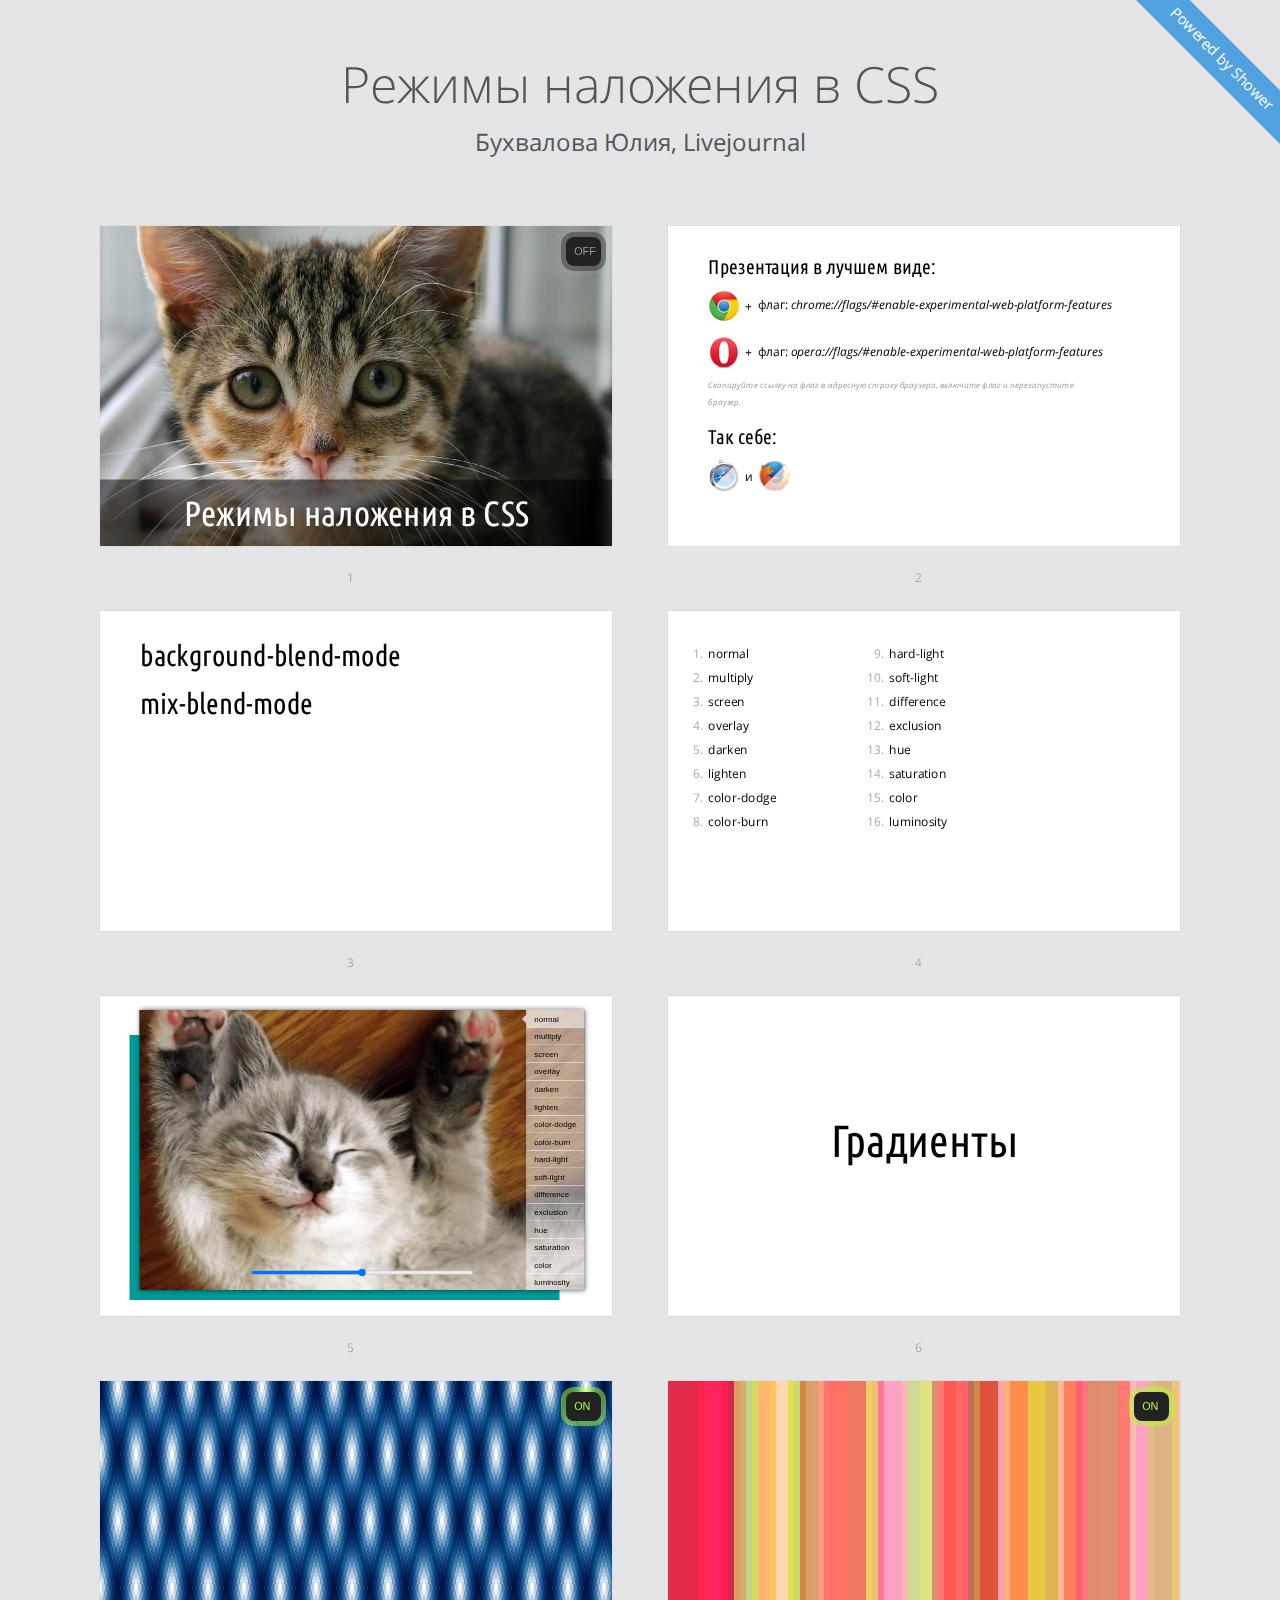
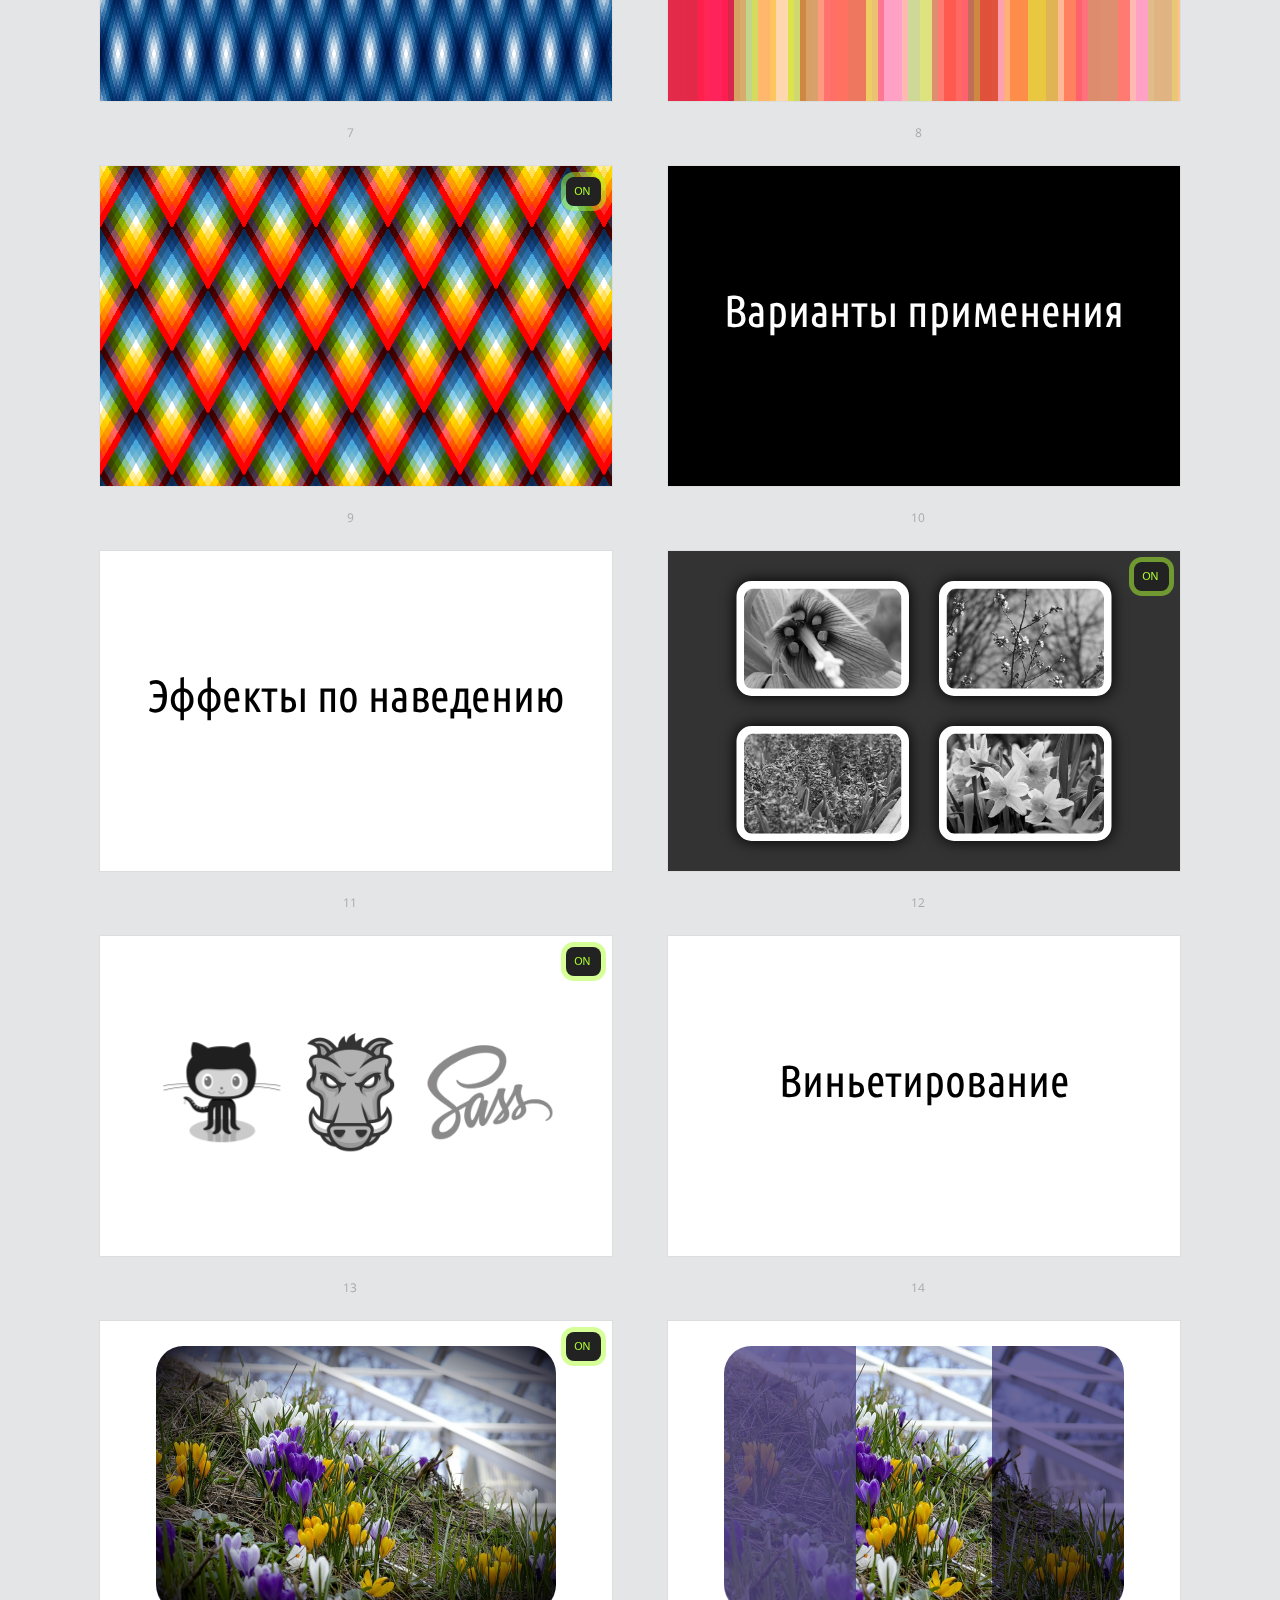
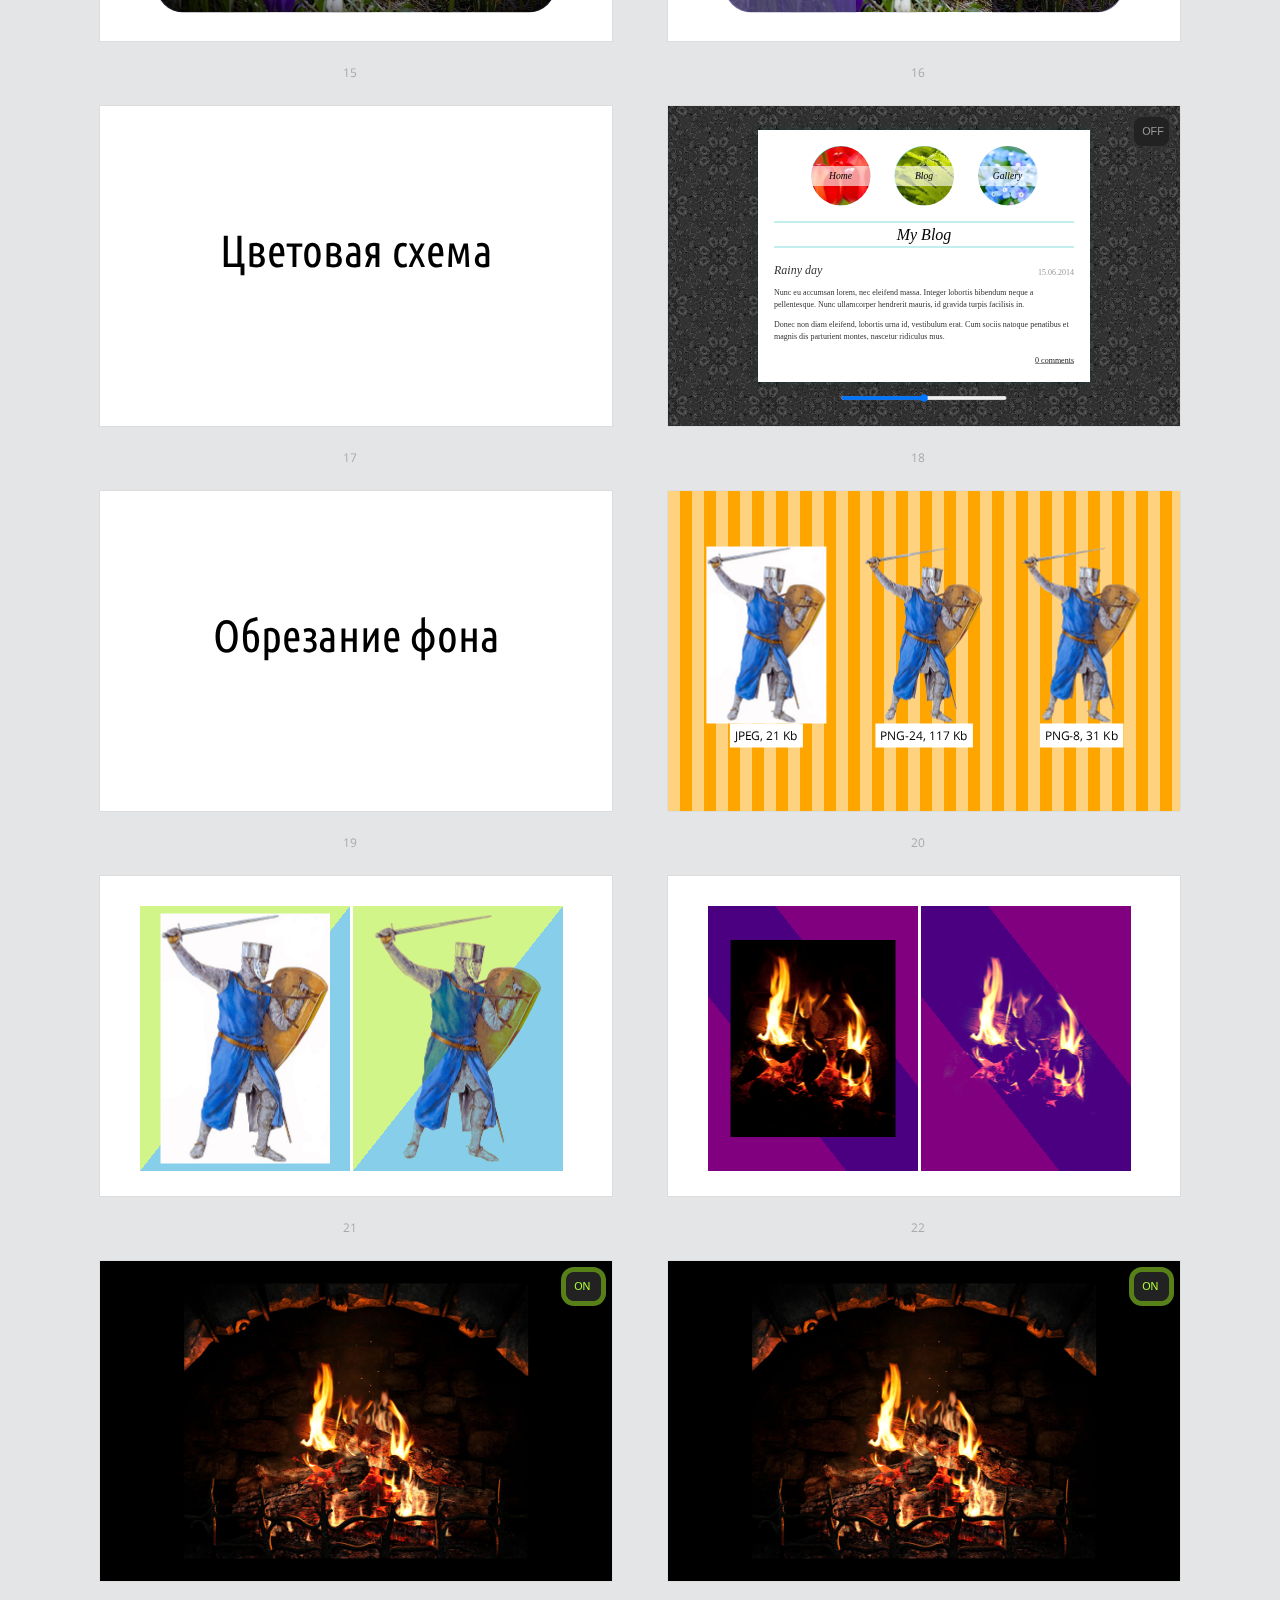
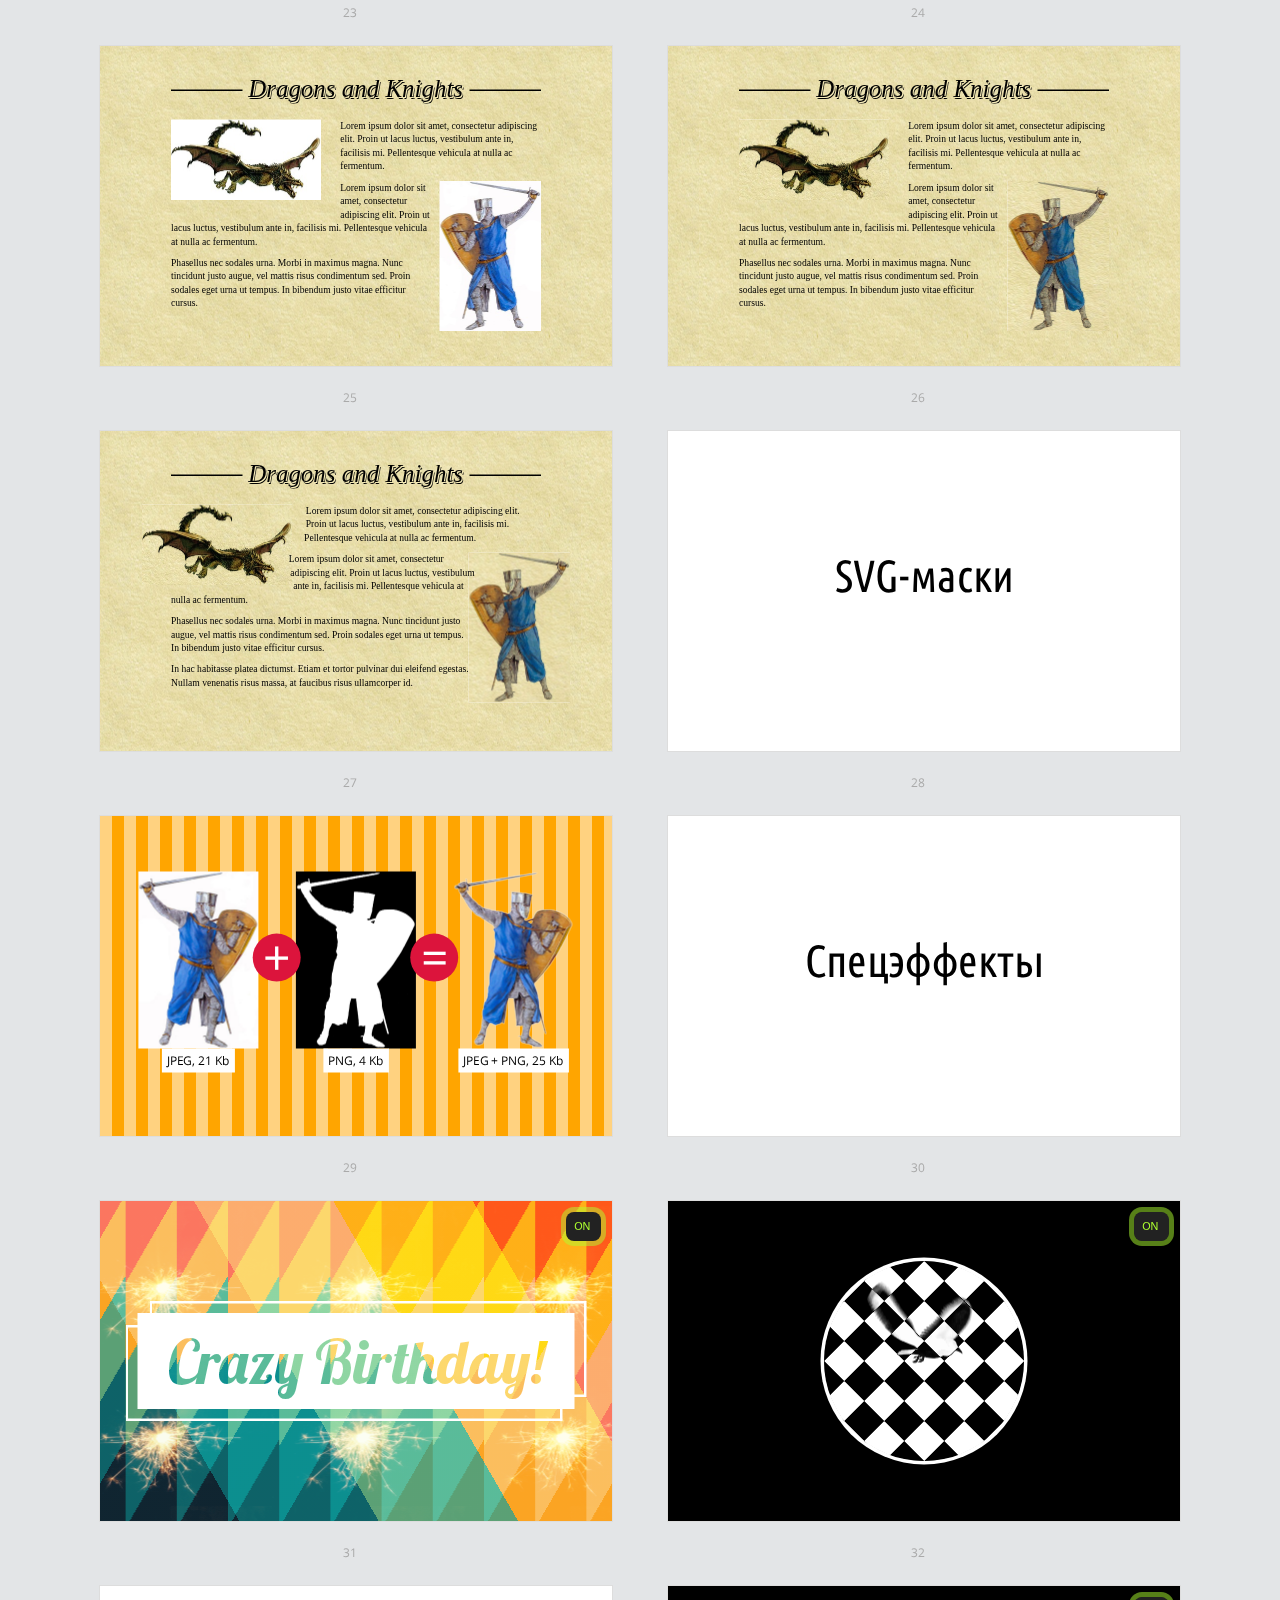
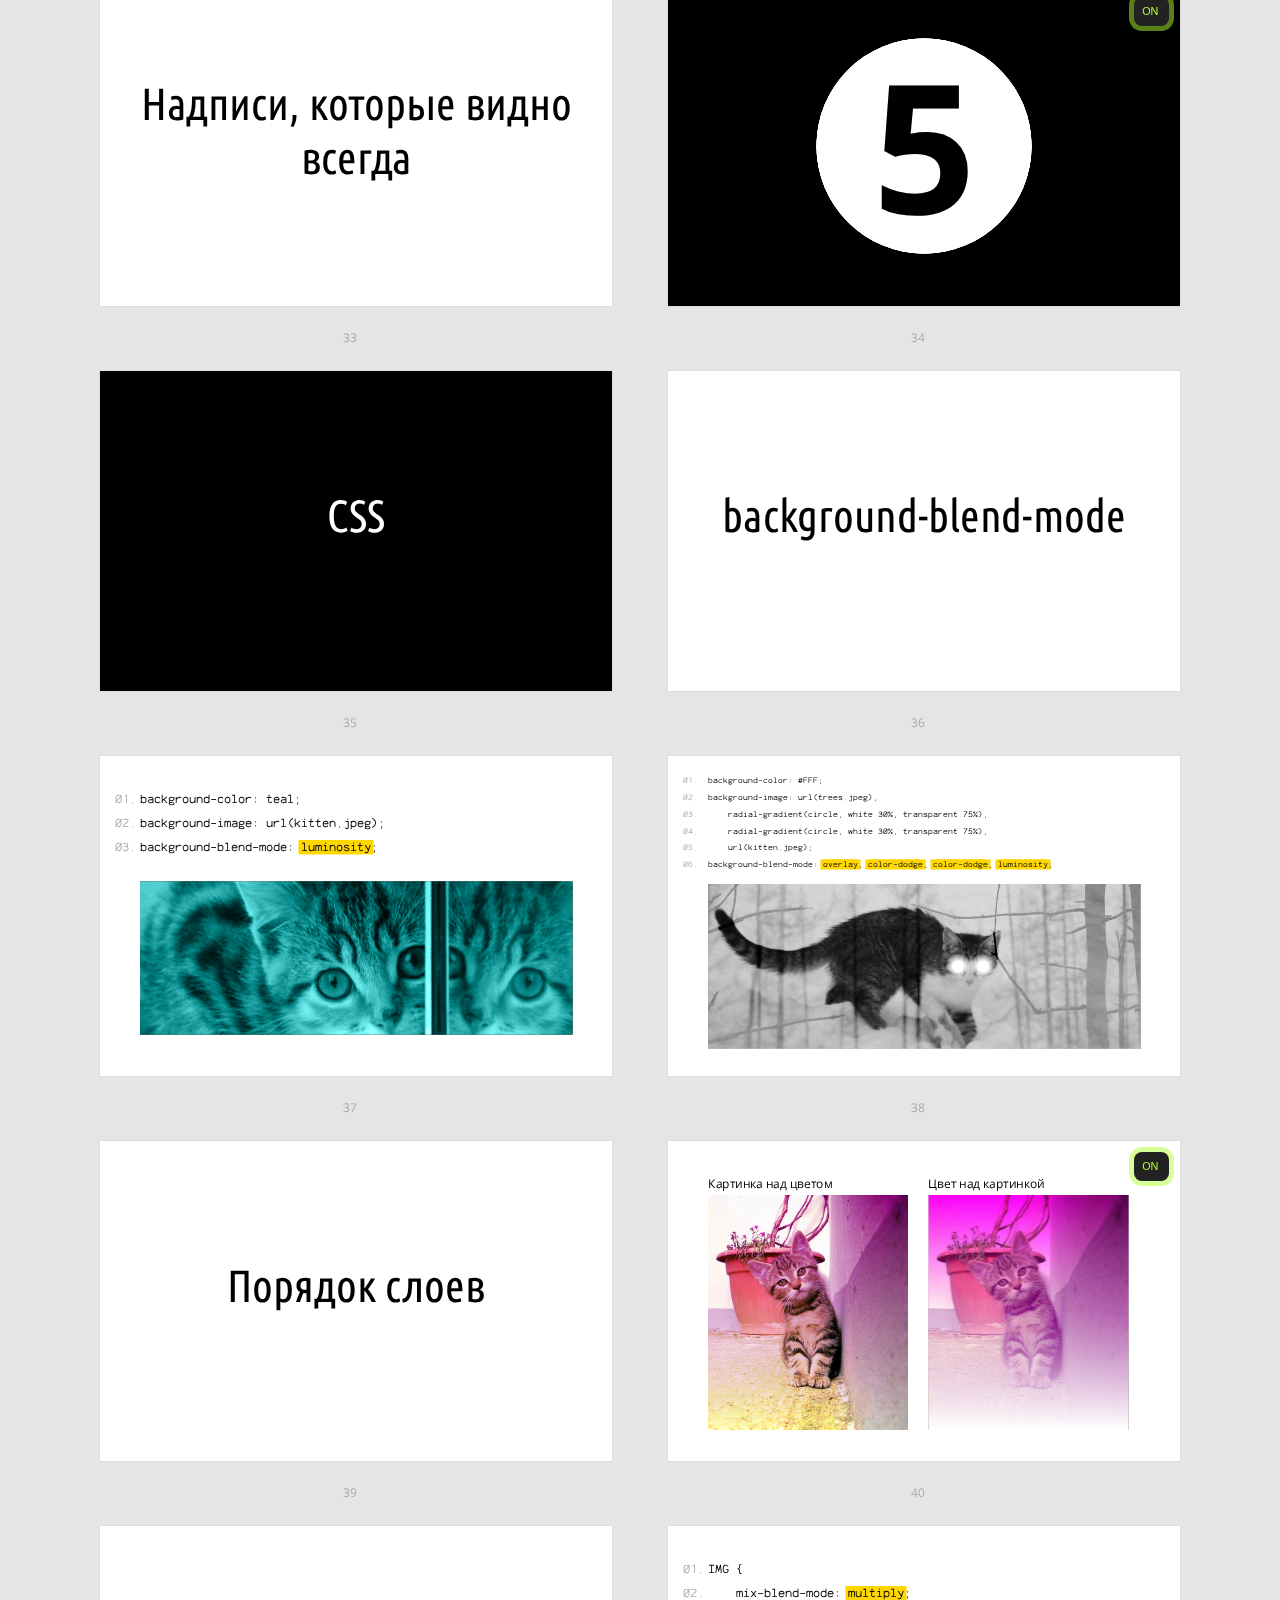
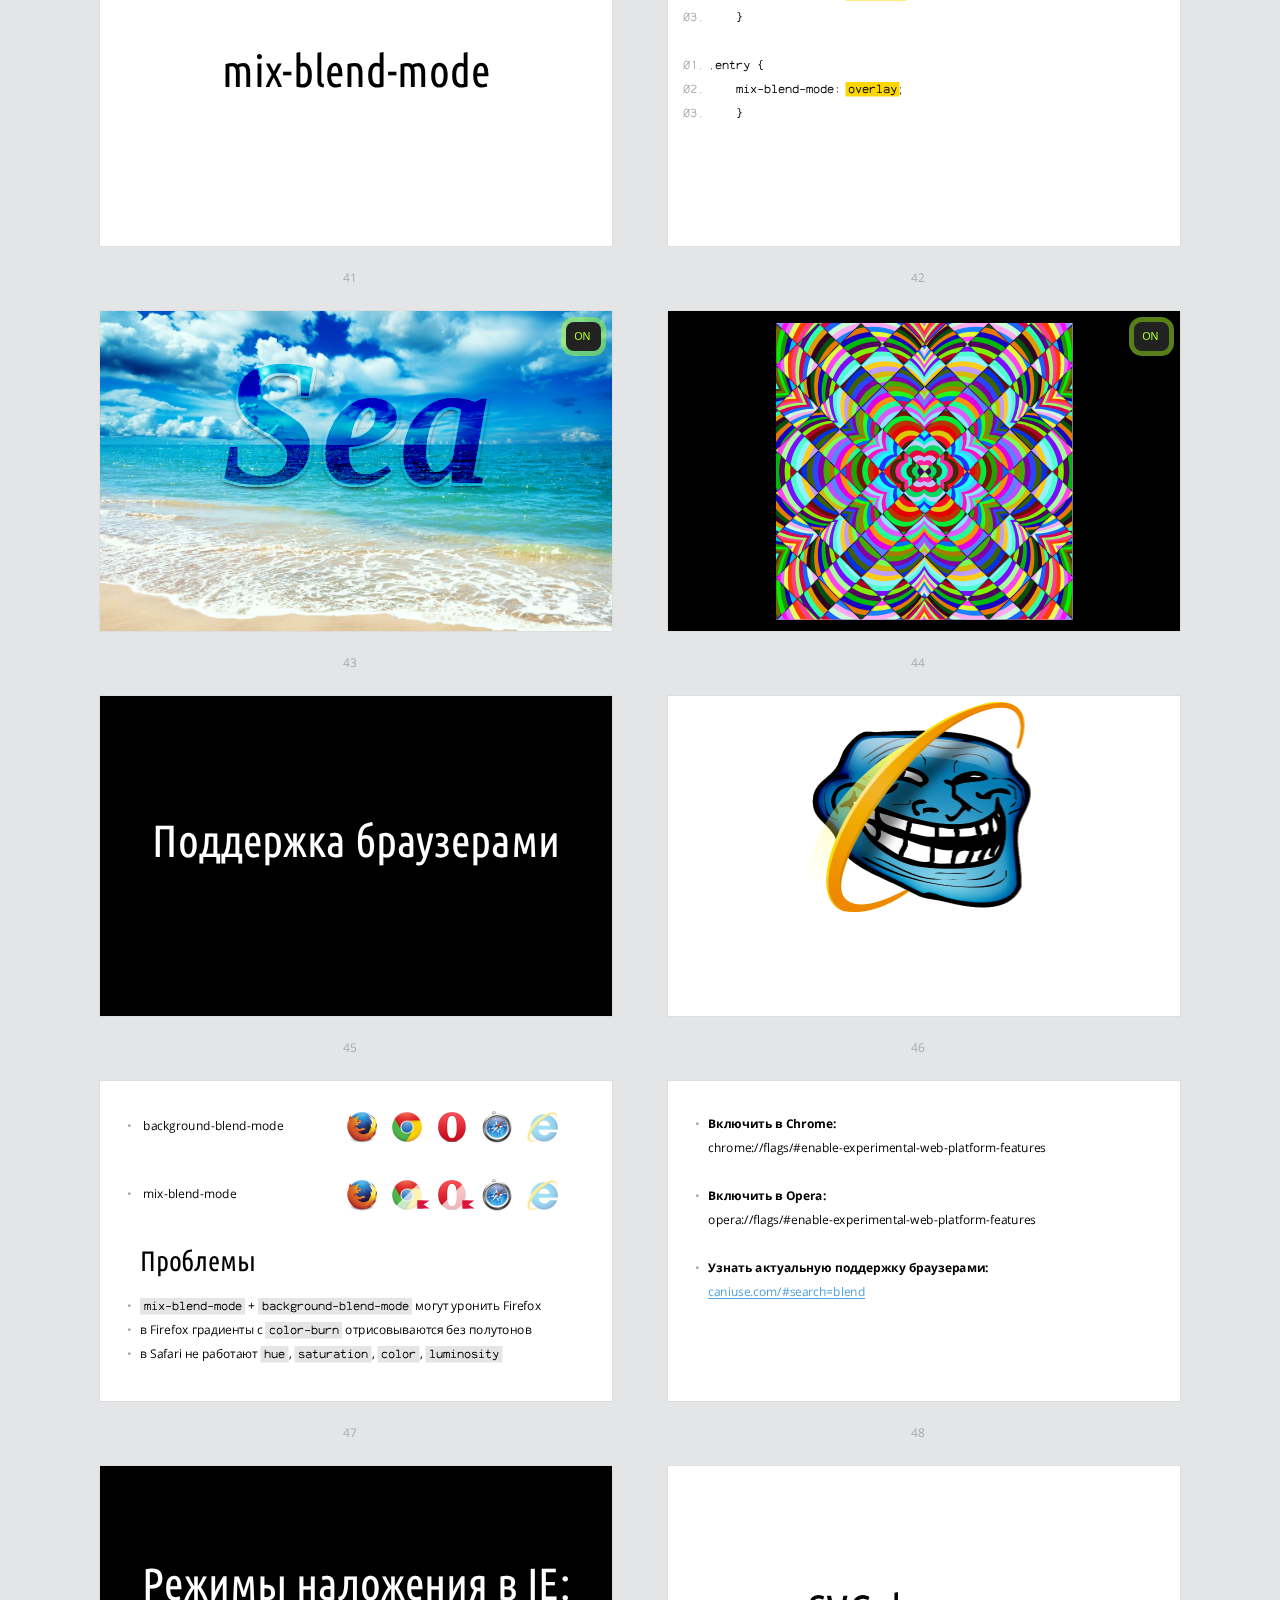
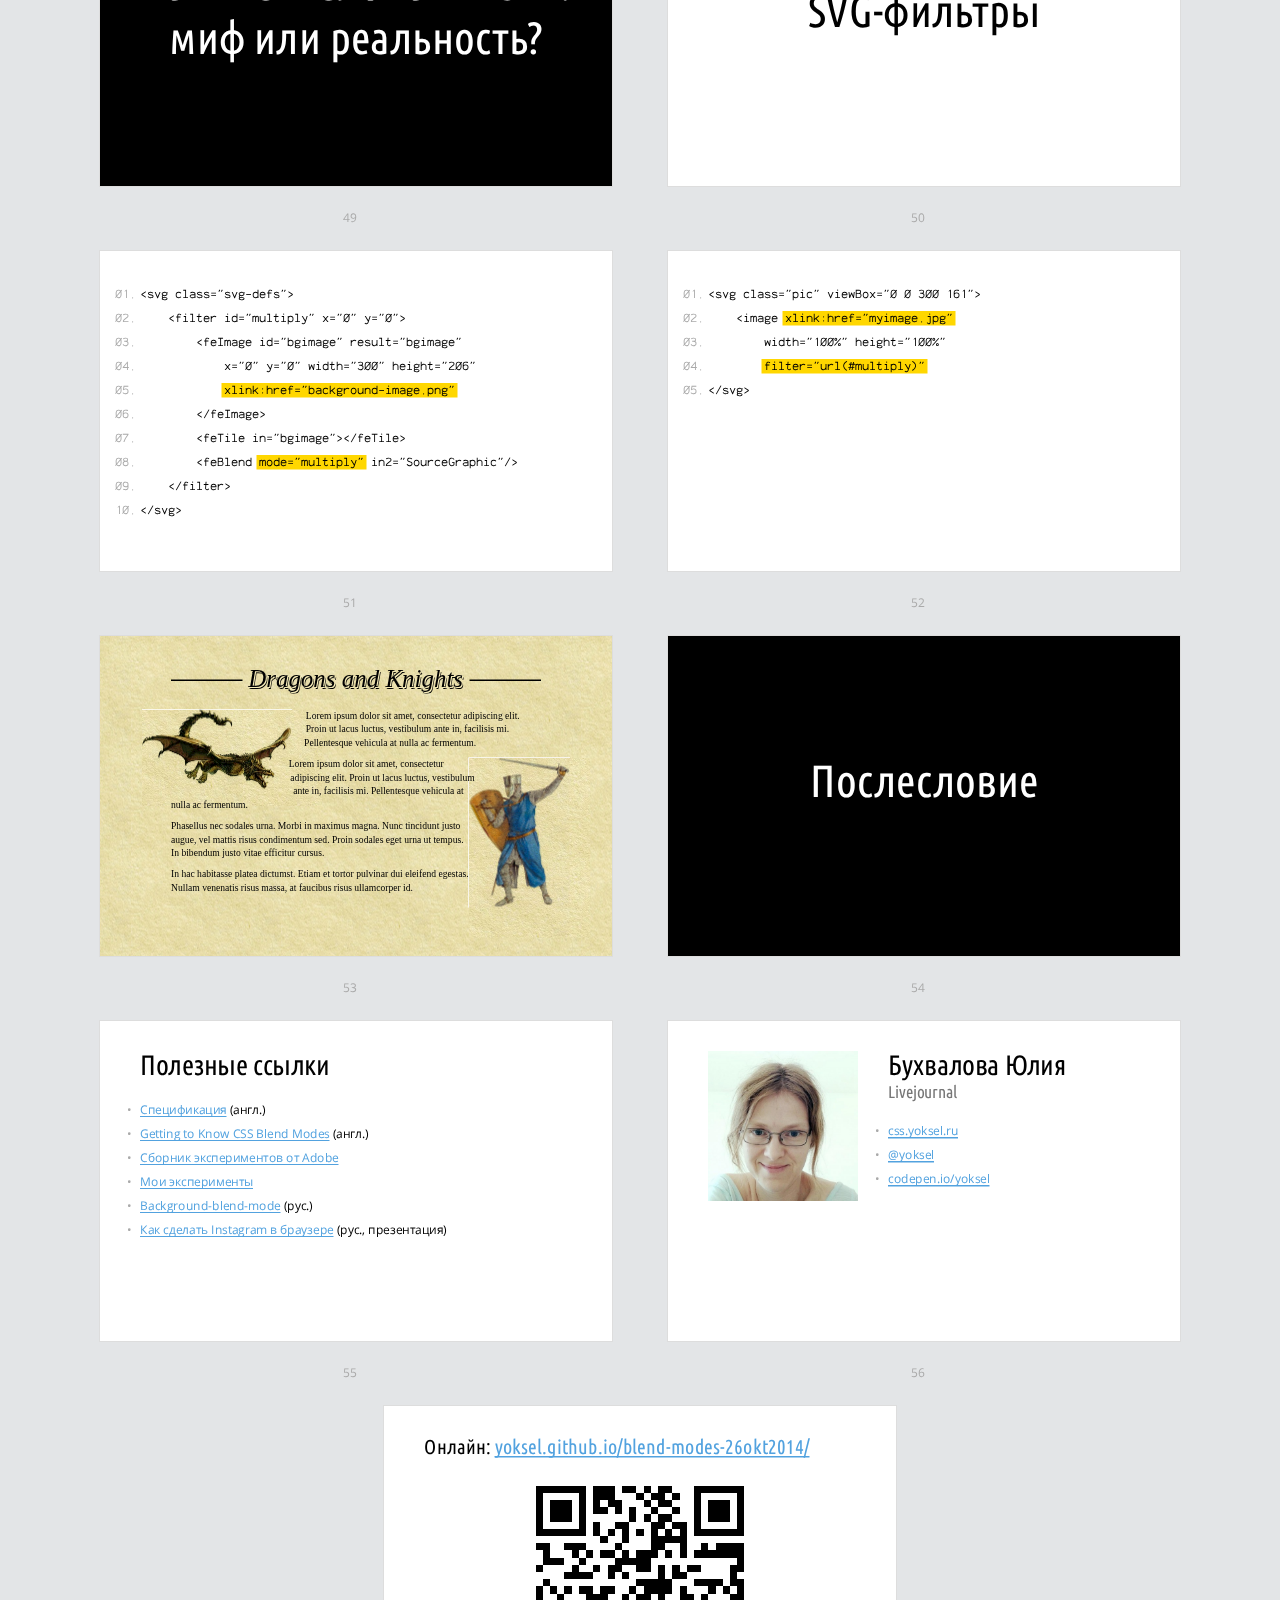
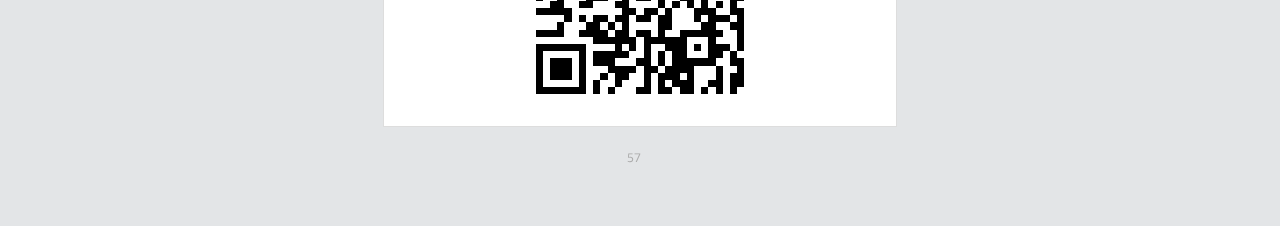
==== commit 8a433c78: "Save changes" ====
--- a/index-src.html
+++ b/index-src.html
@@ -1,4 +1,4 @@
-<!DOCTYPE HTML>
+
 <html lang="en"  id="show-tips">
 <head>
     <title>Режимы наложения в CSS</title>
@@ -23,6 +23,27 @@
 
     <section class="slide slide--imgcenter js-togglemode js-blendmode--off" id="Cover"><div>
         <h2 class="free-fly">Режимы наложения в CSS</h2>
+    </div></section>
+
+    <!-- Slide -->
+    <section class="slide slide--vlm"><div>
+        <div class="slide__content">
+            <h4>Презентация в лучшем виде:</h4>
+            <ul class="list--glasses">
+                <li>
+                    <span class="browser chrome"></span> <span class="list--glasses__sign">+</span> флаг: <i>chrome://flags/#enable-experimental-web-platform-features</i>
+                </li>
+                <li>
+                    <span class="browser opera"></span> <span class="list--glasses__sign">+</span> флаг: <i>opera://flags/#enable-experimental-web-platform-features</i>
+                </li>
+            </ul>
+            <p class="tooltip--glasses">Скопируйте ссылку на флаг в адресную строку браузера, включите флаг и&nbsp;перезапустите браузер.</p>
+            <h4>Так себе:</h4>
+            <ul class="list--glasses">
+                <li><span class="browser safari browser-partial"></span> <span class="list--glasses__sign">и</span> <span class="browser firefox browser-partial"></span>
+                </li>
+            </ul>
+        </div>
     </div></section>
 
     <!-- Slide -->
@@ -324,8 +345,14 @@
 
     <!-- Slide -->
     <section class="slide bg--dark js-togglemode"><div>
-        <div class="">
-        DEMO
+        <div class="demo-numbers">
+        <ul class="demo-numbers__list">
+          <li class="demo-numbers__item"><span>1</span></li>
+          <li class="demo-numbers__item next"><span>2</span></li>
+          <li class="demo-numbers__item next"><span>3</span></li>
+          <li class="demo-numbers__item next"><span>4</span></li>
+          <li class="demo-numbers__item next"><span>5</span></li>
+        </ul>
         </div>
     </div></section>
 
--- a/assets/css/style.css
+++ b/assets/css/style.css
@@ -450,6 +450,9 @@
   font-weight: bold;
   white-space: nowrap;
 }
+.list--glasses .browser {
+  margin-right: 0;
+}
 
 .list--support-stacks .browser {
   margin-right: 11px;
@@ -457,6 +460,10 @@
 
 .no-support {
   opacity: .5;
+}
+
+.browser-partial {
+  overflow: hidden;
 }
 
 .browser-flag:before {
@@ -472,6 +479,7 @@
   border-right-color: transparent;
 }
 
+.browser-partial:after,
 .browser-flag:after {
   content: "";
   position: absolute;
@@ -559,6 +567,35 @@
 }
 .safari-8:after {
   content: "8+";
+}
+
+.list--glasses {
+  margin: 0 0 1rem 0 !important;
+}
+
+.tooltip--glasses {
+  display: inline-block;
+  width: 800px;
+  margin: 0 0 2rem 0 !important;
+  font-size: .7em;
+  font-style: italic;
+  color: #999;
+}
+
+.list--glasses LI {
+  text-indent: 0 !important;
+}
+.list--glasses LI:before {
+  content: none !important;
+}
+
+.list--glasses LI + LI {
+  margin-top: 1.2em;
+}
+
+.list--glasses__sign {
+  position: relative;
+  padding: 0 .2em;
 }
 
 /*.ie8:before {
@@ -1379,6 +1416,56 @@
     background-position: 50% 95%, 0,0, 50% 50%, 50% 50%;
   }
 }
+.demo-numbers__list {
+  position: absolute;
+  top: 0;
+  right: 0;
+  bottom: 0;
+  left: 0;
+  margin: auto !important;
+  width: 400px;
+  height: 400px;
+}
+
+.demo-numbers__item {
+  position: absolute;
+  width: 100%;
+  height: 100%;
+  border-radius: 50%;
+  -webkit-box-shadow: 0 0 0 15px #FFF;
+  box-shadow: 0 0 0 15px #FFF;
+  text-align: center;
+  text-indent: 0 !important;
+  line-height: 390px;
+  background-color: #FFF;
+  /*text-shadow: 0 0 1em rgb(0,0,0);*/
+  background-position: center center;
+}
+.demo-numbers__item:before {
+  content: none !important;
+}
+.demo-numbers__item:nth-child(1) {
+  background-image: url(../img/demos/cells-bw.png);
+}
+.demo-numbers__item:nth-child(2) {
+  background-image: url(http://img-fotki.yandex.ru/get/5109/5091629.a2/0_85fc9_9d0b4fcd_XL);
+}
+.demo-numbers__item:nth-child(3) {
+  background-image: -webkit-linear-gradient(135deg, black 50%, white 50%);
+  background-image: linear-gradient(-45deg, black 50%, white 50%);
+  /*background-size: 3em 3em;*/
+}
+.demo-numbers__item:nth-child(4) {
+  background-image: url(http://img-fotki.yandex.ru/get/3001/5091629.a2/0_85de8_117f440f_L);
+}
+
+.demo-numbers__item SPAN {
+  mix-blend-mode: difference;
+  font-size: 15em;
+  font-weight: bold;
+  color: #FFF;
+}
+
 .list--steps {
   position: relative;
 }
@@ -1508,8 +1595,8 @@
   margin: auto;
   background: gold;
   border-radius: 50%;
-  -webkit-box-shadow: 0px 0px 0 0px #05ffee, 0px 0px 0 0px #05ffee, 0px -0px 0 0px #05ffee, 0px -0px 0 0px #05ffee, 0px 0 0 0px #05ffee, 0px 0 0 0px #05ffee, -3.558px 5.93px 0 3.95333px #47fff9, 3.558px 5.93px 0 3.95333px #47fff9, -3.558px -5.93px 0 3.95333px #47fff9, 3.558px -5.93px 0 3.95333px #47fff9, -7.116px 0 0 3.95333px #47fff9, 7.116px 0 0 3.95333px #47fff9, -7.116px 11.86px 0 7.90667px #ffce1f, 7.116px 11.86px 0 7.90667px #ffce1f, -7.116px -11.86px 0 7.90667px #ffce1f, 7.116px -11.86px 0 7.90667px #ffce1f, -14.232px 0 0 7.90667px #ffce1f, 14.232px 0 0 7.90667px #ffce1f, -10.674px 17.79px 0 11.86px #6dff05, 10.674px 17.79px 0 11.86px #6dff05, -10.674px -17.79px 0 11.86px #6dff05, 10.674px -17.79px 0 11.86px #6dff05, -21.348px 0 0 11.86px #6dff05, 21.348px 0 0 11.86px #6dff05, -14.232px 23.72px 0 15.81333px #ffd466, 14.232px 23.72px 0 15.81333px #ffd466, -14.232px -23.72px 0 15.81333px #ffd466, 14.232px -23.72px 0 15.81333px #ffd466, -28.464px 0 0 15.81333px #ffd466, 28.464px 0 0 15.81333px #ffd466, -17.79px 29.65px 0 19.76667px #5cffa5, 17.79px 29.65px 0 19.76667px #5cffa5, -17.79px -29.65px 0 19.76667px #5cffa5, 17.79px -29.65px 0 19.76667px #5cffa5, -35.58px 0 0 19.76667px #5cffa5, 35.58px 0 0 19.76667px #5cffa5, -21.348px 35.58px 0 23.72px #b8ffd2, 21.348px 35.58px 0 23.72px #b8ffd2, -21.348px -35.58px 0 23.72px #b8ffd2, 21.348px -35.58px 0 23.72px #b8ffd2, -42.696px 0 0 23.72px #b8ffd2, 42.696px 0 0 23.72px #b8ffd2, -24.906px 41.51px 0 27.67333px #adffe9, 24.906px 41.51px 0 27.67333px #adffe9, -24.906px -41.51px 0 27.67333px #adffe9, 24.906px -41.51px 0 27.67333px #adffe9, -49.812px 0 0 27.67333px #adffe9, 49.812px 0 0 27.67333px #adffe9, -28.464px 47.44px 0 31.62667px #ff527d, 28.464px 47.44px 0 31.62667px #ff527d, -28.464px -47.44px 0 31.62667px #ff527d, 28.464px -47.44px 0 31.62667px #ff527d, -56.928px 0 0 31.62667px #ff527d, 56.928px 0 0 31.62667px #ff527d, -32.022px 53.37px 0 35.58px #d4c2ff, 32.022px 53.37px 0 35.58px #d4c2ff, -32.022px -53.37px 0 35.58px #d4c2ff, 32.022px -53.37px 0 35.58px #d4c2ff, -64.044px 0 0 35.58px #d4c2ff, 64.044px 0 0 35.58px #d4c2ff, -35.58px 59.3px 0 39.53333px #e000a1, 35.58px 59.3px 0 39.53333px #e000a1, -35.58px -59.3px 0 39.53333px #e000a1, 35.58px -59.3px 0 39.53333px #e000a1, -71.16px 0 0 39.53333px #e000a1, 71.16px 0 0 39.53333px #e000a1, -39.138px 65.23px 0 43.48667px #66ffb0, 39.138px 65.23px 0 43.48667px #66ffb0, -39.138px -65.23px 0 43.48667px #66ffb0, 39.138px -65.23px 0 43.48667px #66ffb0, -78.276px 0 0 43.48667px #66ffb0, 78.276px 0 0 43.48667px #66ffb0, -42.696px 71.16px 0 47.44px #ff85a9, 42.696px 71.16px 0 47.44px #ff85a9, -42.696px -71.16px 0 47.44px #ff85a9, 42.696px -71.16px 0 47.44px #ff85a9, -85.392px 0 0 47.44px #ff85a9, 85.392px 0 0 47.44px #ff85a9, -46.254px 77.09px 0 51.39333px #e60022, 46.254px 77.09px 0 51.39333px #e60022, -46.254px -77.09px 0 51.39333px #e60022, 46.254px -77.09px 0 51.39333px #e60022, -92.508px 0 0 51.39333px #e60022, 92.508px 0 0 51.39333px #e60022, -49.812px 83.02px 0 55.34667px #707eff, 49.812px 83.02px 0 55.34667px #707eff, -49.812px -83.02px 0 55.34667px #707eff, 49.812px -83.02px 0 55.34667px #707eff, -99.624px 0 0 55.34667px #707eff, 99.624px 0 0 55.34667px #707eff, -53.37px 88.95px 0 59.3px #ff7a8e, 53.37px 88.95px 0 59.3px #ff7a8e, -53.37px -88.95px 0 59.3px #ff7a8e, 53.37px -88.95px 0 59.3px #ff7a8e, -106.74px 0 0 59.3px #ff7a8e, 106.74px 0 0 59.3px #ff7a8e, -56.928px 94.88px 0 63.25333px #05ff8a, 56.928px 94.88px 0 63.25333px #05ff8a, -56.928px -94.88px 0 63.25333px #05ff8a, 56.928px -94.88px 0 63.25333px #05ff8a, -113.856px 0 0 63.25333px #05ff8a, 113.856px 0 0 63.25333px #05ff8a, -60.486px 100.81px 0 67.20667px #d942ff, 60.486px 100.81px 0 67.20667px #d942ff, -60.486px -100.81px 0 67.20667px #d942ff, 60.486px -100.81px 0 67.20667px #d942ff, -120.972px 0 0 67.20667px #d942ff, 120.972px 0 0 67.20667px #d942ff, -64.044px 106.74px 0 71.16px #ff3877, 64.044px 106.74px 0 71.16px #ff3877, -64.044px -106.74px 0 71.16px #ff3877, 64.044px -106.74px 0 71.16px #ff3877, -128.088px 0 0 71.16px #ff3877, 128.088px 0 0 71.16px #ff3877, -67.602px 112.67px 0 75.11333px #00e05a, 67.602px 112.67px 0 75.11333px #00e05a, -67.602px -112.67px 0 75.11333px #00e05a, 67.602px -112.67px 0 75.11333px #00e05a, -135.204px 0 0 75.11333px #00e05a, 135.204px 0 0 75.11333px #00e05a, -71.16px 118.6px 0 79.06667px #58ff2e, 71.16px 118.6px 0 79.06667px #58ff2e, -71.16px -118.6px 0 79.06667px #58ff2e, 71.16px -118.6px 0 79.06667px #58ff2e, -142.32px 0 0 79.06667px #58ff2e, 142.32px 0 0 79.06667px #58ff2e, -74.718px 124.53px 0 83.02px #dcff14, 74.718px 124.53px 0 83.02px #dcff14, -74.718px -124.53px 0 83.02px #dcff14, 74.718px -124.53px 0 83.02px #dcff14, -149.436px 0 0 83.02px #dcff14, 149.436px 0 0 83.02px #dcff14, -78.276px 130.46px 0 86.97333px #1fff44, 78.276px 130.46px 0 86.97333px #1fff44, -78.276px -130.46px 0 86.97333px #1fff44, 78.276px -130.46px 0 86.97333px #1fff44, -156.552px 0 0 86.97333px #1fff44, 156.552px 0 0 86.97333px #1fff44, -81.834px 136.39px 0 90.92667px #ffe570, 81.834px 136.39px 0 90.92667px #ffe570, -81.834px -136.39px 0 90.92667px #ffe570, 81.834px -136.39px 0 90.92667px #ffe570, -163.668px 0 0 90.92667px #ffe570, 163.668px 0 0 90.92667px #ffe570, -85.392px 142.32px 0 94.88px #85fffb, 85.392px 142.32px 0 94.88px #85fffb, -85.392px -142.32px 0 94.88px #85fffb, 85.392px -142.32px 0 94.88px #85fffb, -170.784px 0 0 94.88px #85fffb, 170.784px 0 0 94.88px #85fffb, -88.95px 148.25px 0 98.83333px #79d600, 88.95px 148.25px 0 98.83333px #79d600, -88.95px -148.25px 0 98.83333px #79d600, 88.95px -148.25px 0 98.83333px #79d600, -177.9px 0 0 98.83333px #79d600, 177.9px 0 0 98.83333px #79d600, -92.508px 154.18px 0 102.78667px #29ffa6, 92.508px 154.18px 0 102.78667px #29ffa6, -92.508px -154.18px 0 102.78667px #29ffa6, 92.508px -154.18px 0 102.78667px #29ffa6, -185.016px 0 0 102.78667px #29ffa6, 185.016px 0 0 102.78667px #29ffa6, -96.066px 160.11px 0 106.74px #cdffa3, 96.066px 160.11px 0 106.74px #cdffa3, -96.066px -160.11px 0 106.74px #cdffa3, 96.066px -160.11px 0 106.74px #cdffa3, -192.132px 0 0 106.74px #cdffa3, 192.132px 0 0 106.74px #cdffa3, -99.624px 166.04px 0 110.69333px #6b9aff, 99.624px 166.04px 0 110.69333px #6b9aff, -99.624px -166.04px 0 110.69333px #6b9aff, 99.624px -166.04px 0 110.69333px #6b9aff, -199.248px 0 0 110.69333px #6b9aff, 199.248px 0 0 110.69333px #6b9aff, -103.182px 171.97px 0 114.64667px #dd33ff, 103.182px 171.97px 0 114.64667px #dd33ff, -103.182px -171.97px 0 114.64667px #dd33ff, 103.182px -171.97px 0 114.64667px #dd33ff, -206.364px 0 0 114.64667px #dd33ff, 206.364px 0 0 114.64667px #dd33ff, -106.74px 177.9px 0 118.6px #8fcdff, 106.74px 177.9px 0 118.6px #8fcdff, -106.74px -177.9px 0 118.6px #8fcdff, 106.74px -177.9px 0 118.6px #8fcdff, -213.48px 0 0 118.6px #8fcdff, 213.48px 0 0 118.6px #8fcdff, -110.298px 183.83px 0 122.55333px #fff647, 110.298px 183.83px 0 122.55333px #fff647, -110.298px -183.83px 0 122.55333px #fff647, 110.298px -183.83px 0 122.55333px #fff647, -220.596px 0 0 122.55333px #fff647, 220.596px 0 0 122.55333px #fff647, -113.856px 189.76px 0 126.50667px #d6a400, 113.856px 189.76px 0 126.50667px #d6a400, -113.856px -189.76px 0 126.50667px #d6a400, 113.856px -189.76px 0 126.50667px #d6a400, -227.712px 0 0 126.50667px #d6a400, 227.712px 0 0 126.50667px #d6a400, -117.414px 195.69px 0 130.46px #db0075, 117.414px 195.69px 0 130.46px #db0075, -117.414px -195.69px 0 130.46px #db0075, 117.414px -195.69px 0 130.46px #db0075, -234.828px 0 0 130.46px #db0075, 234.828px 0 0 130.46px #db0075, -120.972px 201.62px 0 134.41333px #ff05da, 120.972px 201.62px 0 134.41333px #ff05da, -120.972px -201.62px 0 134.41333px #ff05da, 120.972px -201.62px 0 134.41333px #ff05da, -241.944px 0 0 134.41333px #ff05da, 241.944px 0 0 134.41333px #ff05da, -124.53px 207.55px 0 138.36667px #ff9c33, 124.53px 207.55px 0 138.36667px #ff9c33, -124.53px -207.55px 0 138.36667px #ff9c33, 124.53px -207.55px 0 138.36667px #ff9c33, -249.06px 0 0 138.36667px #ff9c33, 249.06px 0 0 138.36667px #ff9c33, -128.088px 213.48px 0 142.32px #5cdeff, 128.088px 213.48px 0 142.32px #5cdeff, -128.088px -213.48px 0 142.32px #5cdeff, 128.088px -213.48px 0 142.32px #5cdeff, -256.176px 0 0 142.32px #5cdeff, 256.176px 0 0 142.32px #5cdeff, -131.646px 219.41px 0 146.27333px #1ac2ff, 131.646px 219.41px 0 146.27333px #1ac2ff, -131.646px -219.41px 0 146.27333px #1ac2ff, 131.646px -219.41px 0 146.27333px #1ac2ff, -263.292px 0 0 146.27333px #1ac2ff, 263.292px 0 0 146.27333px #1ac2ff, -135.204px 225.34px 0 150.22667px #ff6682, 135.204px 225.34px 0 150.22667px #ff6682, -135.204px -225.34px 0 150.22667px #ff6682, 135.204px -225.34px 0 150.22667px #ff6682, -270.408px 0 0 150.22667px #ff6682, 270.408px 0 0 150.22667px #ff6682, -138.762px 231.27px 0 154.18px #b0ff1f, 138.762px 231.27px 0 154.18px #b0ff1f, -138.762px -231.27px 0 154.18px #b0ff1f, 138.762px -231.27px 0 154.18px #b0ff1f, -277.524px 0 0 154.18px #b0ff1f, 277.524px 0 0 154.18px #b0ff1f, -142.32px 237.2px 0 158.13333px #ffd15c, 142.32px 237.2px 0 158.13333px #ffd15c, -142.32px -237.2px 0 158.13333px #ffd15c, 142.32px -237.2px 0 158.13333px #ffd15c, -284.64px 0 0 158.13333px #ffd15c, 284.64px 0 0 158.13333px #ffd15c, -145.878px 243.13px 0 162.08667px #0034d1, 145.878px 243.13px 0 162.08667px #0034d1, -145.878px -243.13px 0 162.08667px #0034d1, 145.878px -243.13px 0 162.08667px #0034d1, -291.756px 0 0 162.08667px #0034d1, 291.756px 0 0 162.08667px #0034d1, -149.436px 249.06px 0 166.04px #4dfffc, 149.436px 249.06px 0 166.04px #4dfffc, -149.436px -249.06px 0 166.04px #4dfffc, 149.436px -249.06px 0 166.04px #4dfffc, -298.872px 0 0 166.04px #4dfffc, 298.872px 0 0 166.04px #4dfffc, -152.994px 254.99px 0 169.99333px #bcff47, 152.994px 254.99px 0 169.99333px #bcff47, -152.994px -254.99px 0 169.99333px #bcff47, 152.994px -254.99px 0 169.99333px #bcff47, -305.988px 0 0 169.99333px #bcff47, 305.988px 0 0 169.99333px #bcff47, -156.552px 260.92px 0 173.94667px #db4500, 156.552px 260.92px 0 173.94667px #db4500, -156.552px -260.92px 0 173.94667px #db4500, 156.552px -260.92px 0 173.94667px #db4500, -313.104px 0 0 173.94667px #db4500, 313.104px 0 0 173.94667px #db4500, -160.11px 266.85px 0 177.9px #e7ff5c, 160.11px 266.85px 0 177.9px #e7ff5c, -160.11px -266.85px 0 177.9px #e7ff5c, 160.11px -266.85px 0 177.9px #e7ff5c, -320.22px 0 0 177.9px #e7ff5c, 320.22px 0 0 177.9px #e7ff5c, -163.668px 272.78px 0 181.85333px #d5b3ff, 163.668px 272.78px 0 181.85333px #d5b3ff, -163.668px -272.78px 0 181.85333px #d5b3ff, 163.668px -272.78px 0 181.85333px #d5b3ff, -327.336px 0 0 181.85333px #d5b3ff, 327.336px 0 0 181.85333px #d5b3ff, -167.226px 278.71px 0 185.80667px #c485ff, 167.226px 278.71px 0 185.80667px #c485ff, -167.226px -278.71px 0 185.80667px #c485ff, 167.226px -278.71px 0 185.80667px #c485ff, -334.452px 0 0 185.80667px #c485ff, 334.452px 0 0 185.80667px #c485ff, -170.784px 284.64px 0 189.76px #ffda61, 170.784px 284.64px 0 189.76px #ffda61, -170.784px -284.64px 0 189.76px #ffda61, 170.784px -284.64px 0 189.76px #ffda61, -341.568px 0 0 189.76px #ffda61, 341.568px 0 0 189.76px #ffda61, -174.342px 290.57px 0 193.71333px #f5d800, 174.342px 290.57px 0 193.71333px #f5d800, -174.342px -290.57px 0 193.71333px #f5d800, 174.342px -290.57px 0 193.71333px #f5d800, -348.684px 0 0 193.71333px #f5d800, 348.684px 0 0 193.71333px #f5d800;
-  box-shadow: 0px 0px 0 0px #05ffee, 0px 0px 0 0px #05ffee, 0px -0px 0 0px #05ffee, 0px -0px 0 0px #05ffee, 0px 0 0 0px #05ffee, 0px 0 0 0px #05ffee, -3.558px 5.93px 0 3.95333px #47fff9, 3.558px 5.93px 0 3.95333px #47fff9, -3.558px -5.93px 0 3.95333px #47fff9, 3.558px -5.93px 0 3.95333px #47fff9, -7.116px 0 0 3.95333px #47fff9, 7.116px 0 0 3.95333px #47fff9, -7.116px 11.86px 0 7.90667px #ffce1f, 7.116px 11.86px 0 7.90667px #ffce1f, -7.116px -11.86px 0 7.90667px #ffce1f, 7.116px -11.86px 0 7.90667px #ffce1f, -14.232px 0 0 7.90667px #ffce1f, 14.232px 0 0 7.90667px #ffce1f, -10.674px 17.79px 0 11.86px #6dff05, 10.674px 17.79px 0 11.86px #6dff05, -10.674px -17.79px 0 11.86px #6dff05, 10.674px -17.79px 0 11.86px #6dff05, -21.348px 0 0 11.86px #6dff05, 21.348px 0 0 11.86px #6dff05, -14.232px 23.72px 0 15.81333px #ffd466, 14.232px 23.72px 0 15.81333px #ffd466, -14.232px -23.72px 0 15.81333px #ffd466, 14.232px -23.72px 0 15.81333px #ffd466, -28.464px 0 0 15.81333px #ffd466, 28.464px 0 0 15.81333px #ffd466, -17.79px 29.65px 0 19.76667px #5cffa5, 17.79px 29.65px 0 19.76667px #5cffa5, -17.79px -29.65px 0 19.76667px #5cffa5, 17.79px -29.65px 0 19.76667px #5cffa5, -35.58px 0 0 19.76667px #5cffa5, 35.58px 0 0 19.76667px #5cffa5, -21.348px 35.58px 0 23.72px #b8ffd2, 21.348px 35.58px 0 23.72px #b8ffd2, -21.348px -35.58px 0 23.72px #b8ffd2, 21.348px -35.58px 0 23.72px #b8ffd2, -42.696px 0 0 23.72px #b8ffd2, 42.696px 0 0 23.72px #b8ffd2, -24.906px 41.51px 0 27.67333px #adffe9, 24.906px 41.51px 0 27.67333px #adffe9, -24.906px -41.51px 0 27.67333px #adffe9, 24.906px -41.51px 0 27.67333px #adffe9, -49.812px 0 0 27.67333px #adffe9, 49.812px 0 0 27.67333px #adffe9, -28.464px 47.44px 0 31.62667px #ff527d, 28.464px 47.44px 0 31.62667px #ff527d, -28.464px -47.44px 0 31.62667px #ff527d, 28.464px -47.44px 0 31.62667px #ff527d, -56.928px 0 0 31.62667px #ff527d, 56.928px 0 0 31.62667px #ff527d, -32.022px 53.37px 0 35.58px #d4c2ff, 32.022px 53.37px 0 35.58px #d4c2ff, -32.022px -53.37px 0 35.58px #d4c2ff, 32.022px -53.37px 0 35.58px #d4c2ff, -64.044px 0 0 35.58px #d4c2ff, 64.044px 0 0 35.58px #d4c2ff, -35.58px 59.3px 0 39.53333px #e000a1, 35.58px 59.3px 0 39.53333px #e000a1, -35.58px -59.3px 0 39.53333px #e000a1, 35.58px -59.3px 0 39.53333px #e000a1, -71.16px 0 0 39.53333px #e000a1, 71.16px 0 0 39.53333px #e000a1, -39.138px 65.23px 0 43.48667px #66ffb0, 39.138px 65.23px 0 43.48667px #66ffb0, -39.138px -65.23px 0 43.48667px #66ffb0, 39.138px -65.23px 0 43.48667px #66ffb0, -78.276px 0 0 43.48667px #66ffb0, 78.276px 0 0 43.48667px #66ffb0, -42.696px 71.16px 0 47.44px #ff85a9, 42.696px 71.16px 0 47.44px #ff85a9, -42.696px -71.16px 0 47.44px #ff85a9, 42.696px -71.16px 0 47.44px #ff85a9, -85.392px 0 0 47.44px #ff85a9, 85.392px 0 0 47.44px #ff85a9, -46.254px 77.09px 0 51.39333px #e60022, 46.254px 77.09px 0 51.39333px #e60022, -46.254px -77.09px 0 51.39333px #e60022, 46.254px -77.09px 0 51.39333px #e60022, -92.508px 0 0 51.39333px #e60022, 92.508px 0 0 51.39333px #e60022, -49.812px 83.02px 0 55.34667px #707eff, 49.812px 83.02px 0 55.34667px #707eff, -49.812px -83.02px 0 55.34667px #707eff, 49.812px -83.02px 0 55.34667px #707eff, -99.624px 0 0 55.34667px #707eff, 99.624px 0 0 55.34667px #707eff, -53.37px 88.95px 0 59.3px #ff7a8e, 53.37px 88.95px 0 59.3px #ff7a8e, -53.37px -88.95px 0 59.3px #ff7a8e, 53.37px -88.95px 0 59.3px #ff7a8e, -106.74px 0 0 59.3px #ff7a8e, 106.74px 0 0 59.3px #ff7a8e, -56.928px 94.88px 0 63.25333px #05ff8a, 56.928px 94.88px 0 63.25333px #05ff8a, -56.928px -94.88px 0 63.25333px #05ff8a, 56.928px -94.88px 0 63.25333px #05ff8a, -113.856px 0 0 63.25333px #05ff8a, 113.856px 0 0 63.25333px #05ff8a, -60.486px 100.81px 0 67.20667px #d942ff, 60.486px 100.81px 0 67.20667px #d942ff, -60.486px -100.81px 0 67.20667px #d942ff, 60.486px -100.81px 0 67.20667px #d942ff, -120.972px 0 0 67.20667px #d942ff, 120.972px 0 0 67.20667px #d942ff, -64.044px 106.74px 0 71.16px #ff3877, 64.044px 106.74px 0 71.16px #ff3877, -64.044px -106.74px 0 71.16px #ff3877, 64.044px -106.74px 0 71.16px #ff3877, -128.088px 0 0 71.16px #ff3877, 128.088px 0 0 71.16px #ff3877, -67.602px 112.67px 0 75.11333px #00e05a, 67.602px 112.67px 0 75.11333px #00e05a, -67.602px -112.67px 0 75.11333px #00e05a, 67.602px -112.67px 0 75.11333px #00e05a, -135.204px 0 0 75.11333px #00e05a, 135.204px 0 0 75.11333px #00e05a, -71.16px 118.6px 0 79.06667px #58ff2e, 71.16px 118.6px 0 79.06667px #58ff2e, -71.16px -118.6px 0 79.06667px #58ff2e, 71.16px -118.6px 0 79.06667px #58ff2e, -142.32px 0 0 79.06667px #58ff2e, 142.32px 0 0 79.06667px #58ff2e, -74.718px 124.53px 0 83.02px #dcff14, 74.718px 124.53px 0 83.02px #dcff14, -74.718px -124.53px 0 83.02px #dcff14, 74.718px -124.53px 0 83.02px #dcff14, -149.436px 0 0 83.02px #dcff14, 149.436px 0 0 83.02px #dcff14, -78.276px 130.46px 0 86.97333px #1fff44, 78.276px 130.46px 0 86.97333px #1fff44, -78.276px -130.46px 0 86.97333px #1fff44, 78.276px -130.46px 0 86.97333px #1fff44, -156.552px 0 0 86.97333px #1fff44, 156.552px 0 0 86.97333px #1fff44, -81.834px 136.39px 0 90.92667px #ffe570, 81.834px 136.39px 0 90.92667px #ffe570, -81.834px -136.39px 0 90.92667px #ffe570, 81.834px -136.39px 0 90.92667px #ffe570, -163.668px 0 0 90.92667px #ffe570, 163.668px 0 0 90.92667px #ffe570, -85.392px 142.32px 0 94.88px #85fffb, 85.392px 142.32px 0 94.88px #85fffb, -85.392px -142.32px 0 94.88px #85fffb, 85.392px -142.32px 0 94.88px #85fffb, -170.784px 0 0 94.88px #85fffb, 170.784px 0 0 94.88px #85fffb, -88.95px 148.25px 0 98.83333px #79d600, 88.95px 148.25px 0 98.83333px #79d600, -88.95px -148.25px 0 98.83333px #79d600, 88.95px -148.25px 0 98.83333px #79d600, -177.9px 0 0 98.83333px #79d600, 177.9px 0 0 98.83333px #79d600, -92.508px 154.18px 0 102.78667px #29ffa6, 92.508px 154.18px 0 102.78667px #29ffa6, -92.508px -154.18px 0 102.78667px #29ffa6, 92.508px -154.18px 0 102.78667px #29ffa6, -185.016px 0 0 102.78667px #29ffa6, 185.016px 0 0 102.78667px #29ffa6, -96.066px 160.11px 0 106.74px #cdffa3, 96.066px 160.11px 0 106.74px #cdffa3, -96.066px -160.11px 0 106.74px #cdffa3, 96.066px -160.11px 0 106.74px #cdffa3, -192.132px 0 0 106.74px #cdffa3, 192.132px 0 0 106.74px #cdffa3, -99.624px 166.04px 0 110.69333px #6b9aff, 99.624px 166.04px 0 110.69333px #6b9aff, -99.624px -166.04px 0 110.69333px #6b9aff, 99.624px -166.04px 0 110.69333px #6b9aff, -199.248px 0 0 110.69333px #6b9aff, 199.248px 0 0 110.69333px #6b9aff, -103.182px 171.97px 0 114.64667px #dd33ff, 103.182px 171.97px 0 114.64667px #dd33ff, -103.182px -171.97px 0 114.64667px #dd33ff, 103.182px -171.97px 0 114.64667px #dd33ff, -206.364px 0 0 114.64667px #dd33ff, 206.364px 0 0 114.64667px #dd33ff, -106.74px 177.9px 0 118.6px #8fcdff, 106.74px 177.9px 0 118.6px #8fcdff, -106.74px -177.9px 0 118.6px #8fcdff, 106.74px -177.9px 0 118.6px #8fcdff, -213.48px 0 0 118.6px #8fcdff, 213.48px 0 0 118.6px #8fcdff, -110.298px 183.83px 0 122.55333px #fff647, 110.298px 183.83px 0 122.55333px #fff647, -110.298px -183.83px 0 122.55333px #fff647, 110.298px -183.83px 0 122.55333px #fff647, -220.596px 0 0 122.55333px #fff647, 220.596px 0 0 122.55333px #fff647, -113.856px 189.76px 0 126.50667px #d6a400, 113.856px 189.76px 0 126.50667px #d6a400, -113.856px -189.76px 0 126.50667px #d6a400, 113.856px -189.76px 0 126.50667px #d6a400, -227.712px 0 0 126.50667px #d6a400, 227.712px 0 0 126.50667px #d6a400, -117.414px 195.69px 0 130.46px #db0075, 117.414px 195.69px 0 130.46px #db0075, -117.414px -195.69px 0 130.46px #db0075, 117.414px -195.69px 0 130.46px #db0075, -234.828px 0 0 130.46px #db0075, 234.828px 0 0 130.46px #db0075, -120.972px 201.62px 0 134.41333px #ff05da, 120.972px 201.62px 0 134.41333px #ff05da, -120.972px -201.62px 0 134.41333px #ff05da, 120.972px -201.62px 0 134.41333px #ff05da, -241.944px 0 0 134.41333px #ff05da, 241.944px 0 0 134.41333px #ff05da, -124.53px 207.55px 0 138.36667px #ff9c33, 124.53px 207.55px 0 138.36667px #ff9c33, -124.53px -207.55px 0 138.36667px #ff9c33, 124.53px -207.55px 0 138.36667px #ff9c33, -249.06px 0 0 138.36667px #ff9c33, 249.06px 0 0 138.36667px #ff9c33, -128.088px 213.48px 0 142.32px #5cdeff, 128.088px 213.48px 0 142.32px #5cdeff, -128.088px -213.48px 0 142.32px #5cdeff, 128.088px -213.48px 0 142.32px #5cdeff, -256.176px 0 0 142.32px #5cdeff, 256.176px 0 0 142.32px #5cdeff, -131.646px 219.41px 0 146.27333px #1ac2ff, 131.646px 219.41px 0 146.27333px #1ac2ff, -131.646px -219.41px 0 146.27333px #1ac2ff, 131.646px -219.41px 0 146.27333px #1ac2ff, -263.292px 0 0 146.27333px #1ac2ff, 263.292px 0 0 146.27333px #1ac2ff, -135.204px 225.34px 0 150.22667px #ff6682, 135.204px 225.34px 0 150.22667px #ff6682, -135.204px -225.34px 0 150.22667px #ff6682, 135.204px -225.34px 0 150.22667px #ff6682, -270.408px 0 0 150.22667px #ff6682, 270.408px 0 0 150.22667px #ff6682, -138.762px 231.27px 0 154.18px #b0ff1f, 138.762px 231.27px 0 154.18px #b0ff1f, -138.762px -231.27px 0 154.18px #b0ff1f, 138.762px -231.27px 0 154.18px #b0ff1f, -277.524px 0 0 154.18px #b0ff1f, 277.524px 0 0 154.18px #b0ff1f, -142.32px 237.2px 0 158.13333px #ffd15c, 142.32px 237.2px 0 158.13333px #ffd15c, -142.32px -237.2px 0 158.13333px #ffd15c, 142.32px -237.2px 0 158.13333px #ffd15c, -284.64px 0 0 158.13333px #ffd15c, 284.64px 0 0 158.13333px #ffd15c, -145.878px 243.13px 0 162.08667px #0034d1, 145.878px 243.13px 0 162.08667px #0034d1, -145.878px -243.13px 0 162.08667px #0034d1, 145.878px -243.13px 0 162.08667px #0034d1, -291.756px 0 0 162.08667px #0034d1, 291.756px 0 0 162.08667px #0034d1, -149.436px 249.06px 0 166.04px #4dfffc, 149.436px 249.06px 0 166.04px #4dfffc, -149.436px -249.06px 0 166.04px #4dfffc, 149.436px -249.06px 0 166.04px #4dfffc, -298.872px 0 0 166.04px #4dfffc, 298.872px 0 0 166.04px #4dfffc, -152.994px 254.99px 0 169.99333px #bcff47, 152.994px 254.99px 0 169.99333px #bcff47, -152.994px -254.99px 0 169.99333px #bcff47, 152.994px -254.99px 0 169.99333px #bcff47, -305.988px 0 0 169.99333px #bcff47, 305.988px 0 0 169.99333px #bcff47, -156.552px 260.92px 0 173.94667px #db4500, 156.552px 260.92px 0 173.94667px #db4500, -156.552px -260.92px 0 173.94667px #db4500, 156.552px -260.92px 0 173.94667px #db4500, -313.104px 0 0 173.94667px #db4500, 313.104px 0 0 173.94667px #db4500, -160.11px 266.85px 0 177.9px #e7ff5c, 160.11px 266.85px 0 177.9px #e7ff5c, -160.11px -266.85px 0 177.9px #e7ff5c, 160.11px -266.85px 0 177.9px #e7ff5c, -320.22px 0 0 177.9px #e7ff5c, 320.22px 0 0 177.9px #e7ff5c, -163.668px 272.78px 0 181.85333px #d5b3ff, 163.668px 272.78px 0 181.85333px #d5b3ff, -163.668px -272.78px 0 181.85333px #d5b3ff, 163.668px -272.78px 0 181.85333px #d5b3ff, -327.336px 0 0 181.85333px #d5b3ff, 327.336px 0 0 181.85333px #d5b3ff, -167.226px 278.71px 0 185.80667px #c485ff, 167.226px 278.71px 0 185.80667px #c485ff, -167.226px -278.71px 0 185.80667px #c485ff, 167.226px -278.71px 0 185.80667px #c485ff, -334.452px 0 0 185.80667px #c485ff, 334.452px 0 0 185.80667px #c485ff, -170.784px 284.64px 0 189.76px #ffda61, 170.784px 284.64px 0 189.76px #ffda61, -170.784px -284.64px 0 189.76px #ffda61, 170.784px -284.64px 0 189.76px #ffda61, -341.568px 0 0 189.76px #ffda61, 341.568px 0 0 189.76px #ffda61, -174.342px 290.57px 0 193.71333px #f5d800, 174.342px 290.57px 0 193.71333px #f5d800, -174.342px -290.57px 0 193.71333px #f5d800, 174.342px -290.57px 0 193.71333px #f5d800, -348.684px 0 0 193.71333px #f5d800, 348.684px 0 0 193.71333px #f5d800;
+  -webkit-box-shadow: 0px 0px 0 0px #fad900, 0px 0px 0 0px #fad900, 0px -0px 0 0px #fad900, 0px -0px 0 0px #fad900, 0px 0 0 0px #fad900, 0px 0 0 0px #fad900, -3.558px 5.93px 0 3.95333px #b5ffa8, 3.558px 5.93px 0 3.95333px #b5ffa8, -3.558px -5.93px 0 3.95333px #b5ffa8, 3.558px -5.93px 0 3.95333px #b5ffa8, -7.116px 0 0 3.95333px #b5ffa8, 7.116px 0 0 3.95333px #b5ffa8, -7.116px 11.86px 0 7.90667px #ff24a0, 7.116px 11.86px 0 7.90667px #ff24a0, -7.116px -11.86px 0 7.90667px #ff24a0, 7.116px -11.86px 0 7.90667px #ff24a0, -14.232px 0 0 7.90667px #ff24a0, 14.232px 0 0 7.90667px #ff24a0, -10.674px 17.79px 0 11.86px #c2c3ff, 10.674px 17.79px 0 11.86px #c2c3ff, -10.674px -17.79px 0 11.86px #c2c3ff, 10.674px -17.79px 0 11.86px #c2c3ff, -21.348px 0 0 11.86px #c2c3ff, 21.348px 0 0 11.86px #c2c3ff, -14.232px 23.72px 0 15.81333px #f00040, 14.232px 23.72px 0 15.81333px #f00040, -14.232px -23.72px 0 15.81333px #f00040, 14.232px -23.72px 0 15.81333px #f00040, -28.464px 0 0 15.81333px #f00040, 28.464px 0 0 15.81333px #f00040, -17.79px 29.65px 0 19.76667px #00db63, 17.79px 29.65px 0 19.76667px #00db63, -17.79px -29.65px 0 19.76667px #00db63, 17.79px -29.65px 0 19.76667px #00db63, -35.58px 0 0 19.76667px #00db63, 35.58px 0 0 19.76667px #00db63, -21.348px 35.58px 0 23.72px #bdd2ff, 21.348px 35.58px 0 23.72px #bdd2ff, -21.348px -35.58px 0 23.72px #bdd2ff, 21.348px -35.58px 0 23.72px #bdd2ff, -42.696px 0 0 23.72px #bdd2ff, 42.696px 0 0 23.72px #bdd2ff, -24.906px 41.51px 0 27.67333px #00f5d8, 24.906px 41.51px 0 27.67333px #00f5d8, -24.906px -41.51px 0 27.67333px #00f5d8, 24.906px -41.51px 0 27.67333px #00f5d8, -49.812px 0 0 27.67333px #00f5d8, 49.812px 0 0 27.67333px #00f5d8, -28.464px 47.44px 0 31.62667px #2436ff, 28.464px 47.44px 0 31.62667px #2436ff, -28.464px -47.44px 0 31.62667px #2436ff, 28.464px -47.44px 0 31.62667px #2436ff, -56.928px 0 0 31.62667px #2436ff, 56.928px 0 0 31.62667px #2436ff, -32.022px 53.37px 0 35.58px #1afffb, 32.022px 53.37px 0 35.58px #1afffb, -32.022px -53.37px 0 35.58px #1afffb, 32.022px -53.37px 0 35.58px #1afffb, -64.044px 0 0 35.58px #1afffb, 64.044px 0 0 35.58px #1afffb, -35.58px 59.3px 0 39.53333px #47cbff, 35.58px 59.3px 0 39.53333px #47cbff, -35.58px -59.3px 0 39.53333px #47cbff, 35.58px -59.3px 0 39.53333px #47cbff, -71.16px 0 0 39.53333px #47cbff, 71.16px 0 0 39.53333px #47cbff, -39.138px 65.23px 0 43.48667px #ff14c4, 39.138px 65.23px 0 43.48667px #ff14c4, -39.138px -65.23px 0 43.48667px #ff14c4, 39.138px -65.23px 0 43.48667px #ff14c4, -78.276px 0 0 43.48667px #ff14c4, 78.276px 0 0 43.48667px #ff14c4, -42.696px 71.16px 0 47.44px #8ae8ff, 42.696px 71.16px 0 47.44px #8ae8ff, -42.696px -71.16px 0 47.44px #8ae8ff, 42.696px -71.16px 0 47.44px #8ae8ff, -85.392px 0 0 47.44px #8ae8ff, 85.392px 0 0 47.44px #8ae8ff, -46.254px 77.09px 0 51.39333px #de5cff, 46.254px 77.09px 0 51.39333px #de5cff, -46.254px -77.09px 0 51.39333px #de5cff, 46.254px -77.09px 0 51.39333px #de5cff, -92.508px 0 0 51.39333px #de5cff, 92.508px 0 0 51.39333px #de5cff, -49.812px 83.02px 0 55.34667px #24ff99, 49.812px 83.02px 0 55.34667px #24ff99, -49.812px -83.02px 0 55.34667px #24ff99, 49.812px -83.02px 0 55.34667px #24ff99, -99.624px 0 0 55.34667px #24ff99, 99.624px 0 0 55.34667px #24ff99, -53.37px 88.95px 0 59.3px #ff910a, 53.37px 88.95px 0 59.3px #ff910a, -53.37px -88.95px 0 59.3px #ff910a, 53.37px -88.95px 0 59.3px #ff910a, -106.74px 0 0 59.3px #ff910a, 106.74px 0 0 59.3px #ff910a, -56.928px 94.88px 0 63.25333px #e200e6, 56.928px 94.88px 0 63.25333px #e200e6, -56.928px -94.88px 0 63.25333px #e200e6, 56.928px -94.88px 0 63.25333px #e200e6, -113.856px 0 0 63.25333px #e200e6, 113.856px 0 0 63.25333px #e200e6, -60.486px 100.81px 0 67.20667px #5786ff, 60.486px 100.81px 0 67.20667px #5786ff, -60.486px -100.81px 0 67.20667px #5786ff, 60.486px -100.81px 0 67.20667px #5786ff, -120.972px 0 0 67.20667px #5786ff, 120.972px 0 0 67.20667px #5786ff, -64.044px 106.74px 0 71.16px #bf52ff, 64.044px 106.74px 0 71.16px #bf52ff, -64.044px -106.74px 0 71.16px #bf52ff, 64.044px -106.74px 0 71.16px #bf52ff, -128.088px 0 0 71.16px #bf52ff, 128.088px 0 0 71.16px #bf52ff, -67.602px 112.67px 0 75.11333px #7cff5c, 67.602px 112.67px 0 75.11333px #7cff5c, -67.602px -112.67px 0 75.11333px #7cff5c, 67.602px -112.67px 0 75.11333px #7cff5c, -135.204px 0 0 75.11333px #7cff5c, 135.204px 0 0 75.11333px #7cff5c, -71.16px 118.6px 0 79.06667px #d6ba00, 71.16px 118.6px 0 79.06667px #d6ba00, -71.16px -118.6px 0 79.06667px #d6ba00, 71.16px -118.6px 0 79.06667px #d6ba00, -142.32px 0 0 79.06667px #d6ba00, 142.32px 0 0 79.06667px #d6ba00, -74.718px 124.53px 0 83.02px #be9eff, 74.718px 124.53px 0 83.02px #be9eff, -74.718px -124.53px 0 83.02px #be9eff, 74.718px -124.53px 0 83.02px #be9eff, -149.436px 0 0 83.02px #be9eff, 149.436px 0 0 83.02px #be9eff, -78.276px 130.46px 0 86.97333px #ffcd1a, 78.276px 130.46px 0 86.97333px #ffcd1a, -78.276px -130.46px 0 86.97333px #ffcd1a, 78.276px -130.46px 0 86.97333px #ffcd1a, -156.552px 0 0 86.97333px #ffcd1a, 156.552px 0 0 86.97333px #ffcd1a, -81.834px 136.39px 0 90.92667px #94f3ff, 81.834px 136.39px 0 90.92667px #94f3ff, -81.834px -136.39px 0 90.92667px #94f3ff, 81.834px -136.39px 0 90.92667px #94f3ff, -163.668px 0 0 90.92667px #94f3ff, 163.668px 0 0 90.92667px #94f3ff, -85.392px 142.32px 0 94.88px #52ffd1, 85.392px 142.32px 0 94.88px #52ffd1, -85.392px -142.32px 0 94.88px #52ffd1, 85.392px -142.32px 0 94.88px #52ffd1, -170.784px 0 0 94.88px #52ffd1, 170.784px 0 0 94.88px #52ffd1, -88.95px 148.25px 0 98.83333px #7f0fff, 88.95px 148.25px 0 98.83333px #7f0fff, -88.95px -148.25px 0 98.83333px #7f0fff, 88.95px -148.25px 0 98.83333px #7f0fff, -177.9px 0 0 98.83333px #7f0fff, 177.9px 0 0 98.83333px #7f0fff, -92.508px 154.18px 0 102.78667px #abff9e, 92.508px 154.18px 0 102.78667px #abff9e, -92.508px -154.18px 0 102.78667px #abff9e, 92.508px -154.18px 0 102.78667px #abff9e, -185.016px 0 0 102.78667px #abff9e, 185.016px 0 0 102.78667px #abff9e, -96.066px 160.11px 0 106.74px #ff47f3, 96.066px 160.11px 0 106.74px #ff47f3, -96.066px -160.11px 0 106.74px #ff47f3, 96.066px -160.11px 0 106.74px #ff47f3, -192.132px 0 0 106.74px #ff47f3, 192.132px 0 0 106.74px #ff47f3, -99.624px 166.04px 0 110.69333px #e5ff3d, 99.624px 166.04px 0 110.69333px #e5ff3d, -99.624px -166.04px 0 110.69333px #e5ff3d, 99.624px -166.04px 0 110.69333px #e5ff3d, -199.248px 0 0 110.69333px #e5ff3d, 199.248px 0 0 110.69333px #e5ff3d, -103.182px 171.97px 0 114.64667px #1a85ff, 103.182px 171.97px 0 114.64667px #1a85ff, -103.182px -171.97px 0 114.64667px #1a85ff, 103.182px -171.97px 0 114.64667px #1a85ff, -206.364px 0 0 114.64667px #1a85ff, 206.364px 0 0 114.64667px #1a85ff, -106.74px 177.9px 0 118.6px #ffadf1, 106.74px 177.9px 0 118.6px #ffadf1, -106.74px -177.9px 0 118.6px #ffadf1, 106.74px -177.9px 0 118.6px #ffadf1, -213.48px 0 0 118.6px #ffadf1, 213.48px 0 0 118.6px #ffadf1, -110.298px 183.83px 0 122.55333px #ccffda, 110.298px 183.83px 0 122.55333px #ccffda, -110.298px -183.83px 0 122.55333px #ccffda, 110.298px -183.83px 0 122.55333px #ccffda, -220.596px 0 0 122.55333px #ccffda, 220.596px 0 0 122.55333px #ccffda, -113.856px 189.76px 0 126.50667px #1f66ff, 113.856px 189.76px 0 126.50667px #1f66ff, -113.856px -189.76px 0 126.50667px #1f66ff, 113.856px -189.76px 0 126.50667px #1f66ff, -227.712px 0 0 126.50667px #1f66ff, 227.712px 0 0 126.50667px #1f66ff, -117.414px 195.69px 0 130.46px #d60056, 117.414px 195.69px 0 130.46px #d60056, -117.414px -195.69px 0 130.46px #d60056, 117.414px -195.69px 0 130.46px #d60056, -234.828px 0 0 130.46px #d60056, 234.828px 0 0 130.46px #d60056, -120.972px 201.62px 0 134.41333px #a1ff6b, 120.972px 201.62px 0 134.41333px #a1ff6b, -120.972px -201.62px 0 134.41333px #a1ff6b, 120.972px -201.62px 0 134.41333px #a1ff6b, -241.944px 0 0 134.41333px #a1ff6b, 241.944px 0 0 134.41333px #a1ff6b, -124.53px 207.55px 0 138.36667px #ff428e, 124.53px 207.55px 0 138.36667px #ff428e, -124.53px -207.55px 0 138.36667px #ff428e, 124.53px -207.55px 0 138.36667px #ff428e, -249.06px 0 0 138.36667px #ff428e, 249.06px 0 0 138.36667px #ff428e, -128.088px 213.48px 0 142.32px #ff3f05, 128.088px 213.48px 0 142.32px #ff3f05, -128.088px -213.48px 0 142.32px #ff3f05, 128.088px -213.48px 0 142.32px #ff3f05, -256.176px 0 0 142.32px #ff3f05, 256.176px 0 0 142.32px #ff3f05, -131.646px 219.41px 0 146.27333px #e7ff61, 131.646px 219.41px 0 146.27333px #e7ff61, -131.646px -219.41px 0 146.27333px #e7ff61, 131.646px -219.41px 0 146.27333px #e7ff61, -263.292px 0 0 146.27333px #e7ff61, 263.292px 0 0 146.27333px #e7ff61, -135.204px 225.34px 0 150.22667px #de70ff, 135.204px 225.34px 0 150.22667px #de70ff, -135.204px -225.34px 0 150.22667px #de70ff, 135.204px -225.34px 0 150.22667px #de70ff, -270.408px 0 0 150.22667px #de70ff, 270.408px 0 0 150.22667px #de70ff, -138.762px 231.27px 0 154.18px #ff0ffb, 138.762px 231.27px 0 154.18px #ff0ffb, -138.762px -231.27px 0 154.18px #ff0ffb, 138.762px -231.27px 0 154.18px #ff0ffb, -277.524px 0 0 154.18px #ff0ffb, 277.524px 0 0 154.18px #ff0ffb, -142.32px 237.2px 0 158.13333px #8f94ff, 142.32px 237.2px 0 158.13333px #8f94ff, -142.32px -237.2px 0 158.13333px #8f94ff, 142.32px -237.2px 0 158.13333px #8f94ff, -284.64px 0 0 158.13333px #8f94ff, 284.64px 0 0 158.13333px #8f94ff, -145.878px 243.13px 0 162.08667px #adc7ff, 145.878px 243.13px 0 162.08667px #adc7ff, -145.878px -243.13px 0 162.08667px #adc7ff, 145.878px -243.13px 0 162.08667px #adc7ff, -291.756px 0 0 162.08667px #adc7ff, 291.756px 0 0 162.08667px #adc7ff, -149.436px 249.06px 0 166.04px #e00000, 149.436px 249.06px 0 166.04px #e00000, -149.436px -249.06px 0 166.04px #e00000, 149.436px -249.06px 0 166.04px #e00000, -298.872px 0 0 166.04px #e00000, 298.872px 0 0 166.04px #e00000, -152.994px 254.99px 0 169.99333px #7100db, 152.994px 254.99px 0 169.99333px #7100db, -152.994px -254.99px 0 169.99333px #7100db, 152.994px -254.99px 0 169.99333px #7100db, -305.988px 0 0 169.99333px #7100db, 305.988px 0 0 169.99333px #7100db, -156.552px 260.92px 0 173.94667px #d600a8, 156.552px 260.92px 0 173.94667px #d600a8, -156.552px -260.92px 0 173.94667px #d600a8, 156.552px -260.92px 0 173.94667px #d600a8, -313.104px 0 0 173.94667px #d600a8, 313.104px 0 0 173.94667px #d600a8, -160.11px 266.85px 0 177.9px #e866ff, 160.11px 266.85px 0 177.9px #e866ff, -160.11px -266.85px 0 177.9px #e866ff, 160.11px -266.85px 0 177.9px #e866ff, -320.22px 0 0 177.9px #e866ff, 320.22px 0 0 177.9px #e866ff, -163.668px 272.78px 0 181.85333px #00d647, 163.668px 272.78px 0 181.85333px #00d647, -163.668px -272.78px 0 181.85333px #00d647, 163.668px -272.78px 0 181.85333px #00d647, -327.336px 0 0 181.85333px #00d647, 327.336px 0 0 181.85333px #00d647, -167.226px 278.71px 0 185.80667px #ffe02e, 167.226px 278.71px 0 185.80667px #ffe02e, -167.226px -278.71px 0 185.80667px #ffe02e, 167.226px -278.71px 0 185.80667px #ffe02e, -334.452px 0 0 185.80667px #ffe02e, 334.452px 0 0 185.80667px #ffe02e, -170.784px 284.64px 0 189.76px #ff144f, 170.784px 284.64px 0 189.76px #ff144f, -170.784px -284.64px 0 189.76px #ff144f, 170.784px -284.64px 0 189.76px #ff144f, -341.568px 0 0 189.76px #ff144f, 341.568px 0 0 189.76px #ff144f, -174.342px 290.57px 0 193.71333px #f59b00, 174.342px 290.57px 0 193.71333px #f59b00, -174.342px -290.57px 0 193.71333px #f59b00, 174.342px -290.57px 0 193.71333px #f59b00, -348.684px 0 0 193.71333px #f59b00, 348.684px 0 0 193.71333px #f59b00;
+  box-shadow: 0px 0px 0 0px #fad900, 0px 0px 0 0px #fad900, 0px -0px 0 0px #fad900, 0px -0px 0 0px #fad900, 0px 0 0 0px #fad900, 0px 0 0 0px #fad900, -3.558px 5.93px 0 3.95333px #b5ffa8, 3.558px 5.93px 0 3.95333px #b5ffa8, -3.558px -5.93px 0 3.95333px #b5ffa8, 3.558px -5.93px 0 3.95333px #b5ffa8, -7.116px 0 0 3.95333px #b5ffa8, 7.116px 0 0 3.95333px #b5ffa8, -7.116px 11.86px 0 7.90667px #ff24a0, 7.116px 11.86px 0 7.90667px #ff24a0, -7.116px -11.86px 0 7.90667px #ff24a0, 7.116px -11.86px 0 7.90667px #ff24a0, -14.232px 0 0 7.90667px #ff24a0, 14.232px 0 0 7.90667px #ff24a0, -10.674px 17.79px 0 11.86px #c2c3ff, 10.674px 17.79px 0 11.86px #c2c3ff, -10.674px -17.79px 0 11.86px #c2c3ff, 10.674px -17.79px 0 11.86px #c2c3ff, -21.348px 0 0 11.86px #c2c3ff, 21.348px 0 0 11.86px #c2c3ff, -14.232px 23.72px 0 15.81333px #f00040, 14.232px 23.72px 0 15.81333px #f00040, -14.232px -23.72px 0 15.81333px #f00040, 14.232px -23.72px 0 15.81333px #f00040, -28.464px 0 0 15.81333px #f00040, 28.464px 0 0 15.81333px #f00040, -17.79px 29.65px 0 19.76667px #00db63, 17.79px 29.65px 0 19.76667px #00db63, -17.79px -29.65px 0 19.76667px #00db63, 17.79px -29.65px 0 19.76667px #00db63, -35.58px 0 0 19.76667px #00db63, 35.58px 0 0 19.76667px #00db63, -21.348px 35.58px 0 23.72px #bdd2ff, 21.348px 35.58px 0 23.72px #bdd2ff, -21.348px -35.58px 0 23.72px #bdd2ff, 21.348px -35.58px 0 23.72px #bdd2ff, -42.696px 0 0 23.72px #bdd2ff, 42.696px 0 0 23.72px #bdd2ff, -24.906px 41.51px 0 27.67333px #00f5d8, 24.906px 41.51px 0 27.67333px #00f5d8, -24.906px -41.51px 0 27.67333px #00f5d8, 24.906px -41.51px 0 27.67333px #00f5d8, -49.812px 0 0 27.67333px #00f5d8, 49.812px 0 0 27.67333px #00f5d8, -28.464px 47.44px 0 31.62667px #2436ff, 28.464px 47.44px 0 31.62667px #2436ff, -28.464px -47.44px 0 31.62667px #2436ff, 28.464px -47.44px 0 31.62667px #2436ff, -56.928px 0 0 31.62667px #2436ff, 56.928px 0 0 31.62667px #2436ff, -32.022px 53.37px 0 35.58px #1afffb, 32.022px 53.37px 0 35.58px #1afffb, -32.022px -53.37px 0 35.58px #1afffb, 32.022px -53.37px 0 35.58px #1afffb, -64.044px 0 0 35.58px #1afffb, 64.044px 0 0 35.58px #1afffb, -35.58px 59.3px 0 39.53333px #47cbff, 35.58px 59.3px 0 39.53333px #47cbff, -35.58px -59.3px 0 39.53333px #47cbff, 35.58px -59.3px 0 39.53333px #47cbff, -71.16px 0 0 39.53333px #47cbff, 71.16px 0 0 39.53333px #47cbff, -39.138px 65.23px 0 43.48667px #ff14c4, 39.138px 65.23px 0 43.48667px #ff14c4, -39.138px -65.23px 0 43.48667px #ff14c4, 39.138px -65.23px 0 43.48667px #ff14c4, -78.276px 0 0 43.48667px #ff14c4, 78.276px 0 0 43.48667px #ff14c4, -42.696px 71.16px 0 47.44px #8ae8ff, 42.696px 71.16px 0 47.44px #8ae8ff, -42.696px -71.16px 0 47.44px #8ae8ff, 42.696px -71.16px 0 47.44px #8ae8ff, -85.392px 0 0 47.44px #8ae8ff, 85.392px 0 0 47.44px #8ae8ff, -46.254px 77.09px 0 51.39333px #de5cff, 46.254px 77.09px 0 51.39333px #de5cff, -46.254px -77.09px 0 51.39333px #de5cff, 46.254px -77.09px 0 51.39333px #de5cff, -92.508px 0 0 51.39333px #de5cff, 92.508px 0 0 51.39333px #de5cff, -49.812px 83.02px 0 55.34667px #24ff99, 49.812px 83.02px 0 55.34667px #24ff99, -49.812px -83.02px 0 55.34667px #24ff99, 49.812px -83.02px 0 55.34667px #24ff99, -99.624px 0 0 55.34667px #24ff99, 99.624px 0 0 55.34667px #24ff99, -53.37px 88.95px 0 59.3px #ff910a, 53.37px 88.95px 0 59.3px #ff910a, -53.37px -88.95px 0 59.3px #ff910a, 53.37px -88.95px 0 59.3px #ff910a, -106.74px 0 0 59.3px #ff910a, 106.74px 0 0 59.3px #ff910a, -56.928px 94.88px 0 63.25333px #e200e6, 56.928px 94.88px 0 63.25333px #e200e6, -56.928px -94.88px 0 63.25333px #e200e6, 56.928px -94.88px 0 63.25333px #e200e6, -113.856px 0 0 63.25333px #e200e6, 113.856px 0 0 63.25333px #e200e6, -60.486px 100.81px 0 67.20667px #5786ff, 60.486px 100.81px 0 67.20667px #5786ff, -60.486px -100.81px 0 67.20667px #5786ff, 60.486px -100.81px 0 67.20667px #5786ff, -120.972px 0 0 67.20667px #5786ff, 120.972px 0 0 67.20667px #5786ff, -64.044px 106.74px 0 71.16px #bf52ff, 64.044px 106.74px 0 71.16px #bf52ff, -64.044px -106.74px 0 71.16px #bf52ff, 64.044px -106.74px 0 71.16px #bf52ff, -128.088px 0 0 71.16px #bf52ff, 128.088px 0 0 71.16px #bf52ff, -67.602px 112.67px 0 75.11333px #7cff5c, 67.602px 112.67px 0 75.11333px #7cff5c, -67.602px -112.67px 0 75.11333px #7cff5c, 67.602px -112.67px 0 75.11333px #7cff5c, -135.204px 0 0 75.11333px #7cff5c, 135.204px 0 0 75.11333px #7cff5c, -71.16px 118.6px 0 79.06667px #d6ba00, 71.16px 118.6px 0 79.06667px #d6ba00, -71.16px -118.6px 0 79.06667px #d6ba00, 71.16px -118.6px 0 79.06667px #d6ba00, -142.32px 0 0 79.06667px #d6ba00, 142.32px 0 0 79.06667px #d6ba00, -74.718px 124.53px 0 83.02px #be9eff, 74.718px 124.53px 0 83.02px #be9eff, -74.718px -124.53px 0 83.02px #be9eff, 74.718px -124.53px 0 83.02px #be9eff, -149.436px 0 0 83.02px #be9eff, 149.436px 0 0 83.02px #be9eff, -78.276px 130.46px 0 86.97333px #ffcd1a, 78.276px 130.46px 0 86.97333px #ffcd1a, -78.276px -130.46px 0 86.97333px #ffcd1a, 78.276px -130.46px 0 86.97333px #ffcd1a, -156.552px 0 0 86.97333px #ffcd1a, 156.552px 0 0 86.97333px #ffcd1a, -81.834px 136.39px 0 90.92667px #94f3ff, 81.834px 136.39px 0 90.92667px #94f3ff, -81.834px -136.39px 0 90.92667px #94f3ff, 81.834px -136.39px 0 90.92667px #94f3ff, -163.668px 0 0 90.92667px #94f3ff, 163.668px 0 0 90.92667px #94f3ff, -85.392px 142.32px 0 94.88px #52ffd1, 85.392px 142.32px 0 94.88px #52ffd1, -85.392px -142.32px 0 94.88px #52ffd1, 85.392px -142.32px 0 94.88px #52ffd1, -170.784px 0 0 94.88px #52ffd1, 170.784px 0 0 94.88px #52ffd1, -88.95px 148.25px 0 98.83333px #7f0fff, 88.95px 148.25px 0 98.83333px #7f0fff, -88.95px -148.25px 0 98.83333px #7f0fff, 88.95px -148.25px 0 98.83333px #7f0fff, -177.9px 0 0 98.83333px #7f0fff, 177.9px 0 0 98.83333px #7f0fff, -92.508px 154.18px 0 102.78667px #abff9e, 92.508px 154.18px 0 102.78667px #abff9e, -92.508px -154.18px 0 102.78667px #abff9e, 92.508px -154.18px 0 102.78667px #abff9e, -185.016px 0 0 102.78667px #abff9e, 185.016px 0 0 102.78667px #abff9e, -96.066px 160.11px 0 106.74px #ff47f3, 96.066px 160.11px 0 106.74px #ff47f3, -96.066px -160.11px 0 106.74px #ff47f3, 96.066px -160.11px 0 106.74px #ff47f3, -192.132px 0 0 106.74px #ff47f3, 192.132px 0 0 106.74px #ff47f3, -99.624px 166.04px 0 110.69333px #e5ff3d, 99.624px 166.04px 0 110.69333px #e5ff3d, -99.624px -166.04px 0 110.69333px #e5ff3d, 99.624px -166.04px 0 110.69333px #e5ff3d, -199.248px 0 0 110.69333px #e5ff3d, 199.248px 0 0 110.69333px #e5ff3d, -103.182px 171.97px 0 114.64667px #1a85ff, 103.182px 171.97px 0 114.64667px #1a85ff, -103.182px -171.97px 0 114.64667px #1a85ff, 103.182px -171.97px 0 114.64667px #1a85ff, -206.364px 0 0 114.64667px #1a85ff, 206.364px 0 0 114.64667px #1a85ff, -106.74px 177.9px 0 118.6px #ffadf1, 106.74px 177.9px 0 118.6px #ffadf1, -106.74px -177.9px 0 118.6px #ffadf1, 106.74px -177.9px 0 118.6px #ffadf1, -213.48px 0 0 118.6px #ffadf1, 213.48px 0 0 118.6px #ffadf1, -110.298px 183.83px 0 122.55333px #ccffda, 110.298px 183.83px 0 122.55333px #ccffda, -110.298px -183.83px 0 122.55333px #ccffda, 110.298px -183.83px 0 122.55333px #ccffda, -220.596px 0 0 122.55333px #ccffda, 220.596px 0 0 122.55333px #ccffda, -113.856px 189.76px 0 126.50667px #1f66ff, 113.856px 189.76px 0 126.50667px #1f66ff, -113.856px -189.76px 0 126.50667px #1f66ff, 113.856px -189.76px 0 126.50667px #1f66ff, -227.712px 0 0 126.50667px #1f66ff, 227.712px 0 0 126.50667px #1f66ff, -117.414px 195.69px 0 130.46px #d60056, 117.414px 195.69px 0 130.46px #d60056, -117.414px -195.69px 0 130.46px #d60056, 117.414px -195.69px 0 130.46px #d60056, -234.828px 0 0 130.46px #d60056, 234.828px 0 0 130.46px #d60056, -120.972px 201.62px 0 134.41333px #a1ff6b, 120.972px 201.62px 0 134.41333px #a1ff6b, -120.972px -201.62px 0 134.41333px #a1ff6b, 120.972px -201.62px 0 134.41333px #a1ff6b, -241.944px 0 0 134.41333px #a1ff6b, 241.944px 0 0 134.41333px #a1ff6b, -124.53px 207.55px 0 138.36667px #ff428e, 124.53px 207.55px 0 138.36667px #ff428e, -124.53px -207.55px 0 138.36667px #ff428e, 124.53px -207.55px 0 138.36667px #ff428e, -249.06px 0 0 138.36667px #ff428e, 249.06px 0 0 138.36667px #ff428e, -128.088px 213.48px 0 142.32px #ff3f05, 128.088px 213.48px 0 142.32px #ff3f05, -128.088px -213.48px 0 142.32px #ff3f05, 128.088px -213.48px 0 142.32px #ff3f05, -256.176px 0 0 142.32px #ff3f05, 256.176px 0 0 142.32px #ff3f05, -131.646px 219.41px 0 146.27333px #e7ff61, 131.646px 219.41px 0 146.27333px #e7ff61, -131.646px -219.41px 0 146.27333px #e7ff61, 131.646px -219.41px 0 146.27333px #e7ff61, -263.292px 0 0 146.27333px #e7ff61, 263.292px 0 0 146.27333px #e7ff61, -135.204px 225.34px 0 150.22667px #de70ff, 135.204px 225.34px 0 150.22667px #de70ff, -135.204px -225.34px 0 150.22667px #de70ff, 135.204px -225.34px 0 150.22667px #de70ff, -270.408px 0 0 150.22667px #de70ff, 270.408px 0 0 150.22667px #de70ff, -138.762px 231.27px 0 154.18px #ff0ffb, 138.762px 231.27px 0 154.18px #ff0ffb, -138.762px -231.27px 0 154.18px #ff0ffb, 138.762px -231.27px 0 154.18px #ff0ffb, -277.524px 0 0 154.18px #ff0ffb, 277.524px 0 0 154.18px #ff0ffb, -142.32px 237.2px 0 158.13333px #8f94ff, 142.32px 237.2px 0 158.13333px #8f94ff, -142.32px -237.2px 0 158.13333px #8f94ff, 142.32px -237.2px 0 158.13333px #8f94ff, -284.64px 0 0 158.13333px #8f94ff, 284.64px 0 0 158.13333px #8f94ff, -145.878px 243.13px 0 162.08667px #adc7ff, 145.878px 243.13px 0 162.08667px #adc7ff, -145.878px -243.13px 0 162.08667px #adc7ff, 145.878px -243.13px 0 162.08667px #adc7ff, -291.756px 0 0 162.08667px #adc7ff, 291.756px 0 0 162.08667px #adc7ff, -149.436px 249.06px 0 166.04px #e00000, 149.436px 249.06px 0 166.04px #e00000, -149.436px -249.06px 0 166.04px #e00000, 149.436px -249.06px 0 166.04px #e00000, -298.872px 0 0 166.04px #e00000, 298.872px 0 0 166.04px #e00000, -152.994px 254.99px 0 169.99333px #7100db, 152.994px 254.99px 0 169.99333px #7100db, -152.994px -254.99px 0 169.99333px #7100db, 152.994px -254.99px 0 169.99333px #7100db, -305.988px 0 0 169.99333px #7100db, 305.988px 0 0 169.99333px #7100db, -156.552px 260.92px 0 173.94667px #d600a8, 156.552px 260.92px 0 173.94667px #d600a8, -156.552px -260.92px 0 173.94667px #d600a8, 156.552px -260.92px 0 173.94667px #d600a8, -313.104px 0 0 173.94667px #d600a8, 313.104px 0 0 173.94667px #d600a8, -160.11px 266.85px 0 177.9px #e866ff, 160.11px 266.85px 0 177.9px #e866ff, -160.11px -266.85px 0 177.9px #e866ff, 160.11px -266.85px 0 177.9px #e866ff, -320.22px 0 0 177.9px #e866ff, 320.22px 0 0 177.9px #e866ff, -163.668px 272.78px 0 181.85333px #00d647, 163.668px 272.78px 0 181.85333px #00d647, -163.668px -272.78px 0 181.85333px #00d647, 163.668px -272.78px 0 181.85333px #00d647, -327.336px 0 0 181.85333px #00d647, 327.336px 0 0 181.85333px #00d647, -167.226px 278.71px 0 185.80667px #ffe02e, 167.226px 278.71px 0 185.80667px #ffe02e, -167.226px -278.71px 0 185.80667px #ffe02e, 167.226px -278.71px 0 185.80667px #ffe02e, -334.452px 0 0 185.80667px #ffe02e, 334.452px 0 0 185.80667px #ffe02e, -170.784px 284.64px 0 189.76px #ff144f, 170.784px 284.64px 0 189.76px #ff144f, -170.784px -284.64px 0 189.76px #ff144f, 170.784px -284.64px 0 189.76px #ff144f, -341.568px 0 0 189.76px #ff144f, 341.568px 0 0 189.76px #ff144f, -174.342px 290.57px 0 193.71333px #f59b00, 174.342px 290.57px 0 193.71333px #f59b00, -174.342px -290.57px 0 193.71333px #f59b00, 174.342px -290.57px 0 193.71333px #f59b00, -348.684px 0 0 193.71333px #f59b00, 348.684px 0 0 193.71333px #f59b00;
 }
 
 :target .demo-shadows__shadows {
@@ -1519,23 +1606,23 @@
 
 @-webkit-keyframes box-shadow {
   33% {
-    -webkit-box-shadow: 0px 0px 0 0px #0aff81, 0px 0px 0 0px #0aff81, 0px -0px 0 0px #0aff81, 0px -0px 0 0px #0aff81, 0px 0 0 0px #0aff81, 0px 0 0 0px #0aff81, -3.558px 5.93px 0 3.95333px #dc85ff, 3.558px 5.93px 0 3.95333px #dc85ff, -3.558px -5.93px 0 3.95333px #dc85ff, 3.558px -5.93px 0 3.95333px #dc85ff, -7.116px 0 0 3.95333px #dc85ff, 7.116px 0 0 3.95333px #dc85ff, -7.116px 11.86px 0 7.90667px #ff75ff, 7.116px 11.86px 0 7.90667px #ff75ff, -7.116px -11.86px 0 7.90667px #ff75ff, 7.116px -11.86px 0 7.90667px #ff75ff, -14.232px 0 0 7.90667px #ff75ff, 14.232px 0 0 7.90667px #ff75ff, -10.674px 17.79px 0 11.86px #ff47bc, 10.674px 17.79px 0 11.86px #ff47bc, -10.674px -17.79px 0 11.86px #ff47bc, 10.674px -17.79px 0 11.86px #ff47bc, -21.348px 0 0 11.86px #ff47bc, 21.348px 0 0 11.86px #ff47bc, -14.232px 23.72px 0 15.81333px #c9adff, 14.232px 23.72px 0 15.81333px #c9adff, -14.232px -23.72px 0 15.81333px #c9adff, 14.232px -23.72px 0 15.81333px #c9adff, -28.464px 0 0 15.81333px #c9adff, 28.464px 0 0 15.81333px #c9adff, -17.79px 29.65px 0 19.76667px #94daff, 17.79px 29.65px 0 19.76667px #94daff, -17.79px -29.65px 0 19.76667px #94daff, 17.79px -29.65px 0 19.76667px #94daff, -35.58px 0 0 19.76667px #94daff, 35.58px 0 0 19.76667px #94daff, -21.348px 35.58px 0 23.72px #bb5cff, 21.348px 35.58px 0 23.72px #bb5cff, -21.348px -35.58px 0 23.72px #bb5cff, 21.348px -35.58px 0 23.72px #bb5cff, -42.696px 0 0 23.72px #bb5cff, 42.696px 0 0 23.72px #bb5cff, -24.906px 41.51px 0 27.67333px #ffa3fd, 24.906px 41.51px 0 27.67333px #ffa3fd, -24.906px -41.51px 0 27.67333px #ffa3fd, 24.906px -41.51px 0 27.67333px #ffa3fd, -49.812px 0 0 27.67333px #ffa3fd, 49.812px 0 0 27.67333px #ffa3fd, -28.464px 47.44px 0 31.62667px #ff004c, 28.464px 47.44px 0 31.62667px #ff004c, -28.464px -47.44px 0 31.62667px #ff004c, 28.464px -47.44px 0 31.62667px #ff004c, -56.928px 0 0 31.62667px #ff004c, 56.928px 0 0 31.62667px #ff004c, -32.022px 53.37px 0 35.58px #ceb8ff, 32.022px 53.37px 0 35.58px #ceb8ff, -32.022px -53.37px 0 35.58px #ceb8ff, 32.022px -53.37px 0 35.58px #ceb8ff, -64.044px 0 0 35.58px #ceb8ff, 64.044px 0 0 35.58px #ceb8ff, -35.58px 59.3px 0 39.53333px #42ffb7, 35.58px 59.3px 0 39.53333px #42ffb7, -35.58px -59.3px 0 39.53333px #42ffb7, 35.58px -59.3px 0 39.53333px #42ffb7, -71.16px 0 0 39.53333px #42ffb7, 71.16px 0 0 39.53333px #42ffb7, -39.138px 65.23px 0 43.48667px #ff0aa1, 39.138px 65.23px 0 43.48667px #ff0aa1, -39.138px -65.23px 0 43.48667px #ff0aa1, 39.138px -65.23px 0 43.48667px #ff0aa1, -78.276px 0 0 43.48667px #ff0aa1, 78.276px 0 0 43.48667px #ff0aa1, -42.696px 71.16px 0 47.44px #ffc999, 42.696px 71.16px 0 47.44px #ffc999, -42.696px -71.16px 0 47.44px #ffc999, 42.696px -71.16px 0 47.44px #ffc999, -85.392px 0 0 47.44px #ffc999, 85.392px 0 0 47.44px #ffc999, -46.254px 77.09px 0 51.39333px #d1bc00, 46.254px 77.09px 0 51.39333px #d1bc00, -46.254px -77.09px 0 51.39333px #d1bc00, 46.254px -77.09px 0 51.39333px #d1bc00, -92.508px 0 0 51.39333px #d1bc00, 92.508px 0 0 51.39333px #d1bc00, -49.812px 83.02px 0 55.34667px #fa00a7, 49.812px 83.02px 0 55.34667px #fa00a7, -49.812px -83.02px 0 55.34667px #fa00a7, 49.812px -83.02px 0 55.34667px #fa00a7, -99.624px 0 0 55.34667px #fa00a7, 99.624px 0 0 55.34667px #fa00a7, -53.37px 88.95px 0 59.3px #7900d6, 53.37px 88.95px 0 59.3px #7900d6, -53.37px -88.95px 0 59.3px #7900d6, 53.37px -88.95px 0 59.3px #7900d6, -106.74px 0 0 59.3px #7900d6, 106.74px 0 0 59.3px #7900d6, -56.928px 94.88px 0 63.25333px #382eff, 56.928px 94.88px 0 63.25333px #382eff, -56.928px -94.88px 0 63.25333px #382eff, 56.928px -94.88px 0 63.25333px #382eff, -113.856px 0 0 63.25333px #382eff, 113.856px 0 0 63.25333px #382eff, -60.486px 100.81px 0 67.20667px #0007db, 60.486px 100.81px 0 67.20667px #0007db, -60.486px -100.81px 0 67.20667px #0007db, 60.486px -100.81px 0 67.20667px #0007db, -120.972px 0 0 67.20667px #0007db, 120.972px 0 0 67.20667px #0007db, -64.044px 106.74px 0 71.16px #ff33b8, 64.044px 106.74px 0 71.16px #ff33b8, -64.044px -106.74px 0 71.16px #ff33b8, 64.044px -106.74px 0 71.16px #ff33b8, -128.088px 0 0 71.16px #ff33b8, 128.088px 0 0 71.16px #ff33b8, -67.602px 112.67px 0 75.11333px #df8fff, 67.602px 112.67px 0 75.11333px #df8fff, -67.602px -112.67px 0 75.11333px #df8fff, 67.602px -112.67px 0 75.11333px #df8fff, -135.204px 0 0 75.11333px #df8fff, 135.204px 0 0 75.11333px #df8fff, -71.16px 118.6px 0 79.06667px #75a1ff, 71.16px 118.6px 0 79.06667px #75a1ff, -71.16px -118.6px 0 79.06667px #75a1ff, 71.16px -118.6px 0 79.06667px #75a1ff, -142.32px 0 0 79.06667px #75a1ff, 142.32px 0 0 79.06667px #75a1ff, -74.718px 124.53px 0 83.02px #f8b8ff, 74.718px 124.53px 0 83.02px #f8b8ff, -74.718px -124.53px 0 83.02px #f8b8ff, 74.718px -124.53px 0 83.02px #f8b8ff, -149.436px 0 0 83.02px #f8b8ff, 149.436px 0 0 83.02px #f8b8ff, -78.276px 130.46px 0 86.97333px #00b4f5, 78.276px 130.46px 0 86.97333px #00b4f5, -78.276px -130.46px 0 86.97333px #00b4f5, 78.276px -130.46px 0 86.97333px #00b4f5, -156.552px 0 0 86.97333px #00b4f5, 156.552px 0 0 86.97333px #00b4f5, -81.834px 136.39px 0 90.92667px #29ff49, 81.834px 136.39px 0 90.92667px #29ff49, -81.834px -136.39px 0 90.92667px #29ff49, 81.834px -136.39px 0 90.92667px #29ff49, -163.668px 0 0 90.92667px #29ff49, 163.668px 0 0 90.92667px #29ff49, -85.392px 142.32px 0 94.88px #a9ff8f, 85.392px 142.32px 0 94.88px #a9ff8f, -85.392px -142.32px 0 94.88px #a9ff8f, 85.392px -142.32px 0 94.88px #a9ff8f, -170.784px 0 0 94.88px #a9ff8f, 170.784px 0 0 94.88px #a9ff8f, -88.95px 148.25px 0 98.83333px #0065d1, 88.95px 148.25px 0 98.83333px #0065d1, -88.95px -148.25px 0 98.83333px #0065d1, 88.95px -148.25px 0 98.83333px #0065d1, -177.9px 0 0 98.83333px #0065d1, 177.9px 0 0 98.83333px #0065d1, -92.508px 154.18px 0 102.78667px #ff4b0a, 92.508px 154.18px 0 102.78667px #ff4b0a, -92.508px -154.18px 0 102.78667px #ff4b0a, 92.508px -154.18px 0 102.78667px #ff4b0a, -185.016px 0 0 102.78667px #ff4b0a, 185.016px 0 0 102.78667px #ff4b0a, -96.066px 160.11px 0 106.74px #83e000, 96.066px 160.11px 0 106.74px #83e000, -96.066px -160.11px 0 106.74px #83e000, 96.066px -160.11px 0 106.74px #83e000, -192.132px 0 0 106.74px #83e000, 192.132px 0 0 106.74px #83e000, -99.624px 166.04px 0 110.69333px #4fff0f, 99.624px 166.04px 0 110.69333px #4fff0f, -99.624px -166.04px 0 110.69333px #4fff0f, 99.624px -166.04px 0 110.69333px #4fff0f, -199.248px 0 0 110.69333px #4fff0f, 199.248px 0 0 110.69333px #4fff0f, -103.182px 171.97px 0 114.64667px #ff5f14, 103.182px 171.97px 0 114.64667px #ff5f14, -103.182px -171.97px 0 114.64667px #ff5f14, 103.182px -171.97px 0 114.64667px #ff5f14, -206.364px 0 0 114.64667px #ff5f14, 206.364px 0 0 114.64667px #ff5f14, -106.74px 177.9px 0 118.6px #ff6bc1, 106.74px 177.9px 0 118.6px #ff6bc1, -106.74px -177.9px 0 118.6px #ff6bc1, 106.74px -177.9px 0 118.6px #ff6bc1, -213.48px 0 0 118.6px #ff6bc1, 213.48px 0 0 118.6px #ff6bc1, -110.298px 183.83px 0 122.55333px #99fcff, 110.298px 183.83px 0 122.55333px #99fcff, -110.298px -183.83px 0 122.55333px #99fcff, 110.298px -183.83px 0 122.55333px #99fcff, -220.596px 0 0 122.55333px #99fcff, 220.596px 0 0 122.55333px #99fcff, -113.856px 189.76px 0 126.50667px #d7ff7a, 113.856px 189.76px 0 126.50667px #d7ff7a, -113.856px -189.76px 0 126.50667px #d7ff7a, 113.856px -189.76px 0 126.50667px #d7ff7a, -227.712px 0 0 126.50667px #d7ff7a, 227.712px 0 0 126.50667px #d7ff7a, -117.414px 195.69px 0 130.46px #e0001e, 117.414px 195.69px 0 130.46px #e0001e, -117.414px -195.69px 0 130.46px #e0001e, 117.414px -195.69px 0 130.46px #e0001e, -234.828px 0 0 130.46px #e0001e, 234.828px 0 0 130.46px #e0001e, -120.972px 201.62px 0 134.41333px #75ff83, 120.972px 201.62px 0 134.41333px #75ff83, -120.972px -201.62px 0 134.41333px #75ff83, 120.972px -201.62px 0 134.41333px #75ff83, -241.944px 0 0 134.41333px #75ff83, 241.944px 0 0 134.41333px #75ff83, -124.53px 207.55px 0 138.36667px #70ff94, 124.53px 207.55px 0 138.36667px #70ff94, -124.53px -207.55px 0 138.36667px #70ff94, 124.53px -207.55px 0 138.36667px #70ff94, -249.06px 0 0 138.36667px #70ff94, 249.06px 0 0 138.36667px #70ff94, -128.088px 213.48px 0 142.32px #d2ff8f, 128.088px 213.48px 0 142.32px #d2ff8f, -128.088px -213.48px 0 142.32px #d2ff8f, 128.088px -213.48px 0 142.32px #d2ff8f, -256.176px 0 0 142.32px #d2ff8f, 256.176px 0 0 142.32px #d2ff8f, -131.646px 219.41px 0 146.27333px #ff6bc6, 131.646px 219.41px 0 146.27333px #ff6bc6, -131.646px -219.41px 0 146.27333px #ff6bc6, 131.646px -219.41px 0 146.27333px #ff6bc6, -263.292px 0 0 146.27333px #ff6bc6, 263.292px 0 0 146.27333px #ff6bc6, -135.204px 225.34px 0 150.22667px #ffe0bd, 135.204px 225.34px 0 150.22667px #ffe0bd, -135.204px -225.34px 0 150.22667px #ffe0bd, 135.204px -225.34px 0 150.22667px #ffe0bd, -270.408px 0 0 150.22667px #ffe0bd, 270.408px 0 0 150.22667px #ffe0bd, -138.762px 231.27px 0 154.18px #ff230f, 138.762px 231.27px 0 154.18px #ff230f, -138.762px -231.27px 0 154.18px #ff230f, 138.762px -231.27px 0 154.18px #ff230f, -277.524px 0 0 154.18px #ff230f, 277.524px 0 0 154.18px #ff230f, -142.32px 237.2px 0 158.13333px #dfff9e, 142.32px 237.2px 0 158.13333px #dfff9e, -142.32px -237.2px 0 158.13333px #dfff9e, 142.32px -237.2px 0 158.13333px #dfff9e, -284.64px 0 0 158.13333px #dfff9e, 284.64px 0 0 158.13333px #dfff9e, -145.878px 243.13px 0 162.08667px #ffb452, 145.878px 243.13px 0 162.08667px #ffb452, -145.878px -243.13px 0 162.08667px #ffb452, 145.878px -243.13px 0 162.08667px #ffb452, -291.756px 0 0 162.08667px #ffb452, 291.756px 0 0 162.08667px #ffb452, -149.436px 249.06px 0 166.04px #ffff2e, 149.436px 249.06px 0 166.04px #ffff2e, -149.436px -249.06px 0 166.04px #ffff2e, 149.436px -249.06px 0 166.04px #ffff2e, -298.872px 0 0 166.04px #ffff2e, 298.872px 0 0 166.04px #ffff2e, -152.994px 254.99px 0 169.99333px #0fffd3, 152.994px 254.99px 0 169.99333px #0fffd3, -152.994px -254.99px 0 169.99333px #0fffd3, 152.994px -254.99px 0 169.99333px #0fffd3, -305.988px 0 0 169.99333px #0fffd3, 305.988px 0 0 169.99333px #0fffd3, -156.552px 260.92px 0 173.94667px #ffb8fa, 156.552px 260.92px 0 173.94667px #ffb8fa, -156.552px -260.92px 0 173.94667px #ffb8fa, 156.552px -260.92px 0 173.94667px #ffb8fa, -313.104px 0 0 173.94667px #ffb8fa, 313.104px 0 0 173.94667px #ffb8fa, -160.11px 266.85px 0 177.9px #a8ffcf, 160.11px 266.85px 0 177.9px #a8ffcf, -160.11px -266.85px 0 177.9px #a8ffcf, 160.11px -266.85px 0 177.9px #a8ffcf, -320.22px 0 0 177.9px #a8ffcf, 320.22px 0 0 177.9px #a8ffcf, -163.668px 272.78px 0 181.85333px #ff66bf, 163.668px 272.78px 0 181.85333px #ff66bf, -163.668px -272.78px 0 181.85333px #ff66bf, 163.668px -272.78px 0 181.85333px #ff66bf, -327.336px 0 0 181.85333px #ff66bf, 327.336px 0 0 181.85333px #ff66bf, -167.226px 278.71px 0 185.80667px #c194ff, 167.226px 278.71px 0 185.80667px #c194ff, -167.226px -278.71px 0 185.80667px #c194ff, 167.226px -278.71px 0 185.80667px #c194ff, -334.452px 0 0 185.80667px #c194ff, 334.452px 0 0 185.80667px #c194ff, -170.784px 284.64px 0 189.76px #daff94, 170.784px 284.64px 0 189.76px #daff94, -170.784px -284.64px 0 189.76px #daff94, 170.784px -284.64px 0 189.76px #daff94, -341.568px 0 0 189.76px #daff94, 341.568px 0 0 189.76px #daff94, -174.342px 290.57px 0 193.71333px #3898ff, 174.342px 290.57px 0 193.71333px #3898ff, -174.342px -290.57px 0 193.71333px #3898ff, 174.342px -290.57px 0 193.71333px #3898ff, -348.684px 0 0 193.71333px #3898ff, 348.684px 0 0 193.71333px #3898ff;
-    box-shadow: 0px 0px 0 0px #0aff81, 0px 0px 0 0px #0aff81, 0px -0px 0 0px #0aff81, 0px -0px 0 0px #0aff81, 0px 0 0 0px #0aff81, 0px 0 0 0px #0aff81, -3.558px 5.93px 0 3.95333px #dc85ff, 3.558px 5.93px 0 3.95333px #dc85ff, -3.558px -5.93px 0 3.95333px #dc85ff, 3.558px -5.93px 0 3.95333px #dc85ff, -7.116px 0 0 3.95333px #dc85ff, 7.116px 0 0 3.95333px #dc85ff, -7.116px 11.86px 0 7.90667px #ff75ff, 7.116px 11.86px 0 7.90667px #ff75ff, -7.116px -11.86px 0 7.90667px #ff75ff, 7.116px -11.86px 0 7.90667px #ff75ff, -14.232px 0 0 7.90667px #ff75ff, 14.232px 0 0 7.90667px #ff75ff, -10.674px 17.79px 0 11.86px #ff47bc, 10.674px 17.79px 0 11.86px #ff47bc, -10.674px -17.79px 0 11.86px #ff47bc, 10.674px -17.79px 0 11.86px #ff47bc, -21.348px 0 0 11.86px #ff47bc, 21.348px 0 0 11.86px #ff47bc, -14.232px 23.72px 0 15.81333px #c9adff, 14.232px 23.72px 0 15.81333px #c9adff, -14.232px -23.72px 0 15.81333px #c9adff, 14.232px -23.72px 0 15.81333px #c9adff, -28.464px 0 0 15.81333px #c9adff, 28.464px 0 0 15.81333px #c9adff, -17.79px 29.65px 0 19.76667px #94daff, 17.79px 29.65px 0 19.76667px #94daff, -17.79px -29.65px 0 19.76667px #94daff, 17.79px -29.65px 0 19.76667px #94daff, -35.58px 0 0 19.76667px #94daff, 35.58px 0 0 19.76667px #94daff, -21.348px 35.58px 0 23.72px #bb5cff, 21.348px 35.58px 0 23.72px #bb5cff, -21.348px -35.58px 0 23.72px #bb5cff, 21.348px -35.58px 0 23.72px #bb5cff, -42.696px 0 0 23.72px #bb5cff, 42.696px 0 0 23.72px #bb5cff, -24.906px 41.51px 0 27.67333px #ffa3fd, 24.906px 41.51px 0 27.67333px #ffa3fd, -24.906px -41.51px 0 27.67333px #ffa3fd, 24.906px -41.51px 0 27.67333px #ffa3fd, -49.812px 0 0 27.67333px #ffa3fd, 49.812px 0 0 27.67333px #ffa3fd, -28.464px 47.44px 0 31.62667px #ff004c, 28.464px 47.44px 0 31.62667px #ff004c, -28.464px -47.44px 0 31.62667px #ff004c, 28.464px -47.44px 0 31.62667px #ff004c, -56.928px 0 0 31.62667px #ff004c, 56.928px 0 0 31.62667px #ff004c, -32.022px 53.37px 0 35.58px #ceb8ff, 32.022px 53.37px 0 35.58px #ceb8ff, -32.022px -53.37px 0 35.58px #ceb8ff, 32.022px -53.37px 0 35.58px #ceb8ff, -64.044px 0 0 35.58px #ceb8ff, 64.044px 0 0 35.58px #ceb8ff, -35.58px 59.3px 0 39.53333px #42ffb7, 35.58px 59.3px 0 39.53333px #42ffb7, -35.58px -59.3px 0 39.53333px #42ffb7, 35.58px -59.3px 0 39.53333px #42ffb7, -71.16px 0 0 39.53333px #42ffb7, 71.16px 0 0 39.53333px #42ffb7, -39.138px 65.23px 0 43.48667px #ff0aa1, 39.138px 65.23px 0 43.48667px #ff0aa1, -39.138px -65.23px 0 43.48667px #ff0aa1, 39.138px -65.23px 0 43.48667px #ff0aa1, -78.276px 0 0 43.48667px #ff0aa1, 78.276px 0 0 43.48667px #ff0aa1, -42.696px 71.16px 0 47.44px #ffc999, 42.696px 71.16px 0 47.44px #ffc999, -42.696px -71.16px 0 47.44px #ffc999, 42.696px -71.16px 0 47.44px #ffc999, -85.392px 0 0 47.44px #ffc999, 85.392px 0 0 47.44px #ffc999, -46.254px 77.09px 0 51.39333px #d1bc00, 46.254px 77.09px 0 51.39333px #d1bc00, -46.254px -77.09px 0 51.39333px #d1bc00, 46.254px -77.09px 0 51.39333px #d1bc00, -92.508px 0 0 51.39333px #d1bc00, 92.508px 0 0 51.39333px #d1bc00, -49.812px 83.02px 0 55.34667px #fa00a7, 49.812px 83.02px 0 55.34667px #fa00a7, -49.812px -83.02px 0 55.34667px #fa00a7, 49.812px -83.02px 0 55.34667px #fa00a7, -99.624px 0 0 55.34667px #fa00a7, 99.624px 0 0 55.34667px #fa00a7, -53.37px 88.95px 0 59.3px #7900d6, 53.37px 88.95px 0 59.3px #7900d6, -53.37px -88.95px 0 59.3px #7900d6, 53.37px -88.95px 0 59.3px #7900d6, -106.74px 0 0 59.3px #7900d6, 106.74px 0 0 59.3px #7900d6, -56.928px 94.88px 0 63.25333px #382eff, 56.928px 94.88px 0 63.25333px #382eff, -56.928px -94.88px 0 63.25333px #382eff, 56.928px -94.88px 0 63.25333px #382eff, -113.856px 0 0 63.25333px #382eff, 113.856px 0 0 63.25333px #382eff, -60.486px 100.81px 0 67.20667px #0007db, 60.486px 100.81px 0 67.20667px #0007db, -60.486px -100.81px 0 67.20667px #0007db, 60.486px -100.81px 0 67.20667px #0007db, -120.972px 0 0 67.20667px #0007db, 120.972px 0 0 67.20667px #0007db, -64.044px 106.74px 0 71.16px #ff33b8, 64.044px 106.74px 0 71.16px #ff33b8, -64.044px -106.74px 0 71.16px #ff33b8, 64.044px -106.74px 0 71.16px #ff33b8, -128.088px 0 0 71.16px #ff33b8, 128.088px 0 0 71.16px #ff33b8, -67.602px 112.67px 0 75.11333px #df8fff, 67.602px 112.67px 0 75.11333px #df8fff, -67.602px -112.67px 0 75.11333px #df8fff, 67.602px -112.67px 0 75.11333px #df8fff, -135.204px 0 0 75.11333px #df8fff, 135.204px 0 0 75.11333px #df8fff, -71.16px 118.6px 0 79.06667px #75a1ff, 71.16px 118.6px 0 79.06667px #75a1ff, -71.16px -118.6px 0 79.06667px #75a1ff, 71.16px -118.6px 0 79.06667px #75a1ff, -142.32px 0 0 79.06667px #75a1ff, 142.32px 0 0 79.06667px #75a1ff, -74.718px 124.53px 0 83.02px #f8b8ff, 74.718px 124.53px 0 83.02px #f8b8ff, -74.718px -124.53px 0 83.02px #f8b8ff, 74.718px -124.53px 0 83.02px #f8b8ff, -149.436px 0 0 83.02px #f8b8ff, 149.436px 0 0 83.02px #f8b8ff, -78.276px 130.46px 0 86.97333px #00b4f5, 78.276px 130.46px 0 86.97333px #00b4f5, -78.276px -130.46px 0 86.97333px #00b4f5, 78.276px -130.46px 0 86.97333px #00b4f5, -156.552px 0 0 86.97333px #00b4f5, 156.552px 0 0 86.97333px #00b4f5, -81.834px 136.39px 0 90.92667px #29ff49, 81.834px 136.39px 0 90.92667px #29ff49, -81.834px -136.39px 0 90.92667px #29ff49, 81.834px -136.39px 0 90.92667px #29ff49, -163.668px 0 0 90.92667px #29ff49, 163.668px 0 0 90.92667px #29ff49, -85.392px 142.32px 0 94.88px #a9ff8f, 85.392px 142.32px 0 94.88px #a9ff8f, -85.392px -142.32px 0 94.88px #a9ff8f, 85.392px -142.32px 0 94.88px #a9ff8f, -170.784px 0 0 94.88px #a9ff8f, 170.784px 0 0 94.88px #a9ff8f, -88.95px 148.25px 0 98.83333px #0065d1, 88.95px 148.25px 0 98.83333px #0065d1, -88.95px -148.25px 0 98.83333px #0065d1, 88.95px -148.25px 0 98.83333px #0065d1, -177.9px 0 0 98.83333px #0065d1, 177.9px 0 0 98.83333px #0065d1, -92.508px 154.18px 0 102.78667px #ff4b0a, 92.508px 154.18px 0 102.78667px #ff4b0a, -92.508px -154.18px 0 102.78667px #ff4b0a, 92.508px -154.18px 0 102.78667px #ff4b0a, -185.016px 0 0 102.78667px #ff4b0a, 185.016px 0 0 102.78667px #ff4b0a, -96.066px 160.11px 0 106.74px #83e000, 96.066px 160.11px 0 106.74px #83e000, -96.066px -160.11px 0 106.74px #83e000, 96.066px -160.11px 0 106.74px #83e000, -192.132px 0 0 106.74px #83e000, 192.132px 0 0 106.74px #83e000, -99.624px 166.04px 0 110.69333px #4fff0f, 99.624px 166.04px 0 110.69333px #4fff0f, -99.624px -166.04px 0 110.69333px #4fff0f, 99.624px -166.04px 0 110.69333px #4fff0f, -199.248px 0 0 110.69333px #4fff0f, 199.248px 0 0 110.69333px #4fff0f, -103.182px 171.97px 0 114.64667px #ff5f14, 103.182px 171.97px 0 114.64667px #ff5f14, -103.182px -171.97px 0 114.64667px #ff5f14, 103.182px -171.97px 0 114.64667px #ff5f14, -206.364px 0 0 114.64667px #ff5f14, 206.364px 0 0 114.64667px #ff5f14, -106.74px 177.9px 0 118.6px #ff6bc1, 106.74px 177.9px 0 118.6px #ff6bc1, -106.74px -177.9px 0 118.6px #ff6bc1, 106.74px -177.9px 0 118.6px #ff6bc1, -213.48px 0 0 118.6px #ff6bc1, 213.48px 0 0 118.6px #ff6bc1, -110.298px 183.83px 0 122.55333px #99fcff, 110.298px 183.83px 0 122.55333px #99fcff, -110.298px -183.83px 0 122.55333px #99fcff, 110.298px -183.83px 0 122.55333px #99fcff, -220.596px 0 0 122.55333px #99fcff, 220.596px 0 0 122.55333px #99fcff, -113.856px 189.76px 0 126.50667px #d7ff7a, 113.856px 189.76px 0 126.50667px #d7ff7a, -113.856px -189.76px 0 126.50667px #d7ff7a, 113.856px -189.76px 0 126.50667px #d7ff7a, -227.712px 0 0 126.50667px #d7ff7a, 227.712px 0 0 126.50667px #d7ff7a, -117.414px 195.69px 0 130.46px #e0001e, 117.414px 195.69px 0 130.46px #e0001e, -117.414px -195.69px 0 130.46px #e0001e, 117.414px -195.69px 0 130.46px #e0001e, -234.828px 0 0 130.46px #e0001e, 234.828px 0 0 130.46px #e0001e, -120.972px 201.62px 0 134.41333px #75ff83, 120.972px 201.62px 0 134.41333px #75ff83, -120.972px -201.62px 0 134.41333px #75ff83, 120.972px -201.62px 0 134.41333px #75ff83, -241.944px 0 0 134.41333px #75ff83, 241.944px 0 0 134.41333px #75ff83, -124.53px 207.55px 0 138.36667px #70ff94, 124.53px 207.55px 0 138.36667px #70ff94, -124.53px -207.55px 0 138.36667px #70ff94, 124.53px -207.55px 0 138.36667px #70ff94, -249.06px 0 0 138.36667px #70ff94, 249.06px 0 0 138.36667px #70ff94, -128.088px 213.48px 0 142.32px #d2ff8f, 128.088px 213.48px 0 142.32px #d2ff8f, -128.088px -213.48px 0 142.32px #d2ff8f, 128.088px -213.48px 0 142.32px #d2ff8f, -256.176px 0 0 142.32px #d2ff8f, 256.176px 0 0 142.32px #d2ff8f, -131.646px 219.41px 0 146.27333px #ff6bc6, 131.646px 219.41px 0 146.27333px #ff6bc6, -131.646px -219.41px 0 146.27333px #ff6bc6, 131.646px -219.41px 0 146.27333px #ff6bc6, -263.292px 0 0 146.27333px #ff6bc6, 263.292px 0 0 146.27333px #ff6bc6, -135.204px 225.34px 0 150.22667px #ffe0bd, 135.204px 225.34px 0 150.22667px #ffe0bd, -135.204px -225.34px 0 150.22667px #ffe0bd, 135.204px -225.34px 0 150.22667px #ffe0bd, -270.408px 0 0 150.22667px #ffe0bd, 270.408px 0 0 150.22667px #ffe0bd, -138.762px 231.27px 0 154.18px #ff230f, 138.762px 231.27px 0 154.18px #ff230f, -138.762px -231.27px 0 154.18px #ff230f, 138.762px -231.27px 0 154.18px #ff230f, -277.524px 0 0 154.18px #ff230f, 277.524px 0 0 154.18px #ff230f, -142.32px 237.2px 0 158.13333px #dfff9e, 142.32px 237.2px 0 158.13333px #dfff9e, -142.32px -237.2px 0 158.13333px #dfff9e, 142.32px -237.2px 0 158.13333px #dfff9e, -284.64px 0 0 158.13333px #dfff9e, 284.64px 0 0 158.13333px #dfff9e, -145.878px 243.13px 0 162.08667px #ffb452, 145.878px 243.13px 0 162.08667px #ffb452, -145.878px -243.13px 0 162.08667px #ffb452, 145.878px -243.13px 0 162.08667px #ffb452, -291.756px 0 0 162.08667px #ffb452, 291.756px 0 0 162.08667px #ffb452, -149.436px 249.06px 0 166.04px #ffff2e, 149.436px 249.06px 0 166.04px #ffff2e, -149.436px -249.06px 0 166.04px #ffff2e, 149.436px -249.06px 0 166.04px #ffff2e, -298.872px 0 0 166.04px #ffff2e, 298.872px 0 0 166.04px #ffff2e, -152.994px 254.99px 0 169.99333px #0fffd3, 152.994px 254.99px 0 169.99333px #0fffd3, -152.994px -254.99px 0 169.99333px #0fffd3, 152.994px -254.99px 0 169.99333px #0fffd3, -305.988px 0 0 169.99333px #0fffd3, 305.988px 0 0 169.99333px #0fffd3, -156.552px 260.92px 0 173.94667px #ffb8fa, 156.552px 260.92px 0 173.94667px #ffb8fa, -156.552px -260.92px 0 173.94667px #ffb8fa, 156.552px -260.92px 0 173.94667px #ffb8fa, -313.104px 0 0 173.94667px #ffb8fa, 313.104px 0 0 173.94667px #ffb8fa, -160.11px 266.85px 0 177.9px #a8ffcf, 160.11px 266.85px 0 177.9px #a8ffcf, -160.11px -266.85px 0 177.9px #a8ffcf, 160.11px -266.85px 0 177.9px #a8ffcf, -320.22px 0 0 177.9px #a8ffcf, 320.22px 0 0 177.9px #a8ffcf, -163.668px 272.78px 0 181.85333px #ff66bf, 163.668px 272.78px 0 181.85333px #ff66bf, -163.668px -272.78px 0 181.85333px #ff66bf, 163.668px -272.78px 0 181.85333px #ff66bf, -327.336px 0 0 181.85333px #ff66bf, 327.336px 0 0 181.85333px #ff66bf, -167.226px 278.71px 0 185.80667px #c194ff, 167.226px 278.71px 0 185.80667px #c194ff, -167.226px -278.71px 0 185.80667px #c194ff, 167.226px -278.71px 0 185.80667px #c194ff, -334.452px 0 0 185.80667px #c194ff, 334.452px 0 0 185.80667px #c194ff, -170.784px 284.64px 0 189.76px #daff94, 170.784px 284.64px 0 189.76px #daff94, -170.784px -284.64px 0 189.76px #daff94, 170.784px -284.64px 0 189.76px #daff94, -341.568px 0 0 189.76px #daff94, 341.568px 0 0 189.76px #daff94, -174.342px 290.57px 0 193.71333px #3898ff, 174.342px 290.57px 0 193.71333px #3898ff, -174.342px -290.57px 0 193.71333px #3898ff, 174.342px -290.57px 0 193.71333px #3898ff, -348.684px 0 0 193.71333px #3898ff, 348.684px 0 0 193.71333px #3898ff;
+    -webkit-box-shadow: 0px 0px 0 0px #0063e6, 0px 0px 0 0px #0063e6, 0px -0px 0 0px #0063e6, 0px -0px 0 0px #0063e6, 0px 0 0 0px #0063e6, 0px 0 0 0px #0063e6, -3.558px 5.93px 0 3.95333px #8ffbff, 3.558px 5.93px 0 3.95333px #8ffbff, -3.558px -5.93px 0 3.95333px #8ffbff, 3.558px -5.93px 0 3.95333px #8ffbff, -7.116px 0 0 3.95333px #8ffbff, 7.116px 0 0 3.95333px #8ffbff, -7.116px 11.86px 0 7.90667px #eeff33, 7.116px 11.86px 0 7.90667px #eeff33, -7.116px -11.86px 0 7.90667px #eeff33, 7.116px -11.86px 0 7.90667px #eeff33, -14.232px 0 0 7.90667px #eeff33, 14.232px 0 0 7.90667px #eeff33, -10.674px 17.79px 0 11.86px #e07400, 10.674px 17.79px 0 11.86px #e07400, -10.674px -17.79px 0 11.86px #e07400, 10.674px -17.79px 0 11.86px #e07400, -21.348px 0 0 11.86px #e07400, 21.348px 0 0 11.86px #e07400, -14.232px 23.72px 0 15.81333px #ffccf3, 14.232px 23.72px 0 15.81333px #ffccf3, -14.232px -23.72px 0 15.81333px #ffccf3, 14.232px -23.72px 0 15.81333px #ffccf3, -28.464px 0 0 15.81333px #ffccf3, 28.464px 0 0 15.81333px #ffccf3, -17.79px 29.65px 0 19.76667px #ff3b0a, 17.79px 29.65px 0 19.76667px #ff3b0a, -17.79px -29.65px 0 19.76667px #ff3b0a, 17.79px -29.65px 0 19.76667px #ff3b0a, -35.58px 0 0 19.76667px #ff3b0a, 35.58px 0 0 19.76667px #ff3b0a, -21.348px 35.58px 0 23.72px #ff4281, 21.348px 35.58px 0 23.72px #ff4281, -21.348px -35.58px 0 23.72px #ff4281, 21.348px -35.58px 0 23.72px #ff4281, -42.696px 0 0 23.72px #ff4281, 42.696px 0 0 23.72px #ff4281, -24.906px 41.51px 0 27.67333px #fa9eff, 24.906px 41.51px 0 27.67333px #fa9eff, -24.906px -41.51px 0 27.67333px #fa9eff, 24.906px -41.51px 0 27.67333px #fa9eff, -49.812px 0 0 27.67333px #fa9eff, 49.812px 0 0 27.67333px #fa9eff, -28.464px 47.44px 0 31.62667px #ff85eb, 28.464px 47.44px 0 31.62667px #ff85eb, -28.464px -47.44px 0 31.62667px #ff85eb, 28.464px -47.44px 0 31.62667px #ff85eb, -56.928px 0 0 31.62667px #ff85eb, 56.928px 0 0 31.62667px #ff85eb, -32.022px 53.37px 0 35.58px #4aeb00, 32.022px 53.37px 0 35.58px #4aeb00, -32.022px -53.37px 0 35.58px #4aeb00, 32.022px -53.37px 0 35.58px #4aeb00, -64.044px 0 0 35.58px #4aeb00, 64.044px 0 0 35.58px #4aeb00, -35.58px 59.3px 0 39.53333px #b8fff9, 35.58px 59.3px 0 39.53333px #b8fff9, -35.58px -59.3px 0 39.53333px #b8fff9, 35.58px -59.3px 0 39.53333px #b8fff9, -71.16px 0 0 39.53333px #b8fff9, 71.16px 0 0 39.53333px #b8fff9, -39.138px 65.23px 0 43.48667px #aeff70, 39.138px 65.23px 0 43.48667px #aeff70, -39.138px -65.23px 0 43.48667px #aeff70, 39.138px -65.23px 0 43.48667px #aeff70, -78.276px 0 0 43.48667px #aeff70, 78.276px 0 0 43.48667px #aeff70, -42.696px 71.16px 0 47.44px #00d138, 42.696px 71.16px 0 47.44px #00d138, -42.696px -71.16px 0 47.44px #00d138, 42.696px -71.16px 0 47.44px #00d138, -85.392px 0 0 47.44px #00d138, 85.392px 0 0 47.44px #00d138, -46.254px 77.09px 0 51.39333px #ffe41a, 46.254px 77.09px 0 51.39333px #ffe41a, -46.254px -77.09px 0 51.39333px #ffe41a, 46.254px -77.09px 0 51.39333px #ffe41a, -92.508px 0 0 51.39333px #ffe41a, 92.508px 0 0 51.39333px #ffe41a, -49.812px 83.02px 0 55.34667px #ff758f, 49.812px 83.02px 0 55.34667px #ff758f, -49.812px -83.02px 0 55.34667px #ff758f, 49.812px -83.02px 0 55.34667px #ff758f, -99.624px 0 0 55.34667px #ff758f, 99.624px 0 0 55.34667px #ff758f, -53.37px 88.95px 0 59.3px #d6c800, 53.37px 88.95px 0 59.3px #d6c800, -53.37px -88.95px 0 59.3px #d6c800, 53.37px -88.95px 0 59.3px #d6c800, -106.74px 0 0 59.3px #d6c800, 106.74px 0 0 59.3px #d6c800, -56.928px 94.88px 0 63.25333px #8fb4ff, 56.928px 94.88px 0 63.25333px #8fb4ff, -56.928px -94.88px 0 63.25333px #8fb4ff, 56.928px -94.88px 0 63.25333px #8fb4ff, -113.856px 0 0 63.25333px #8fb4ff, 113.856px 0 0 63.25333px #8fb4ff, -60.486px 100.81px 0 67.20667px #c2ffb3, 60.486px 100.81px 0 67.20667px #c2ffb3, -60.486px -100.81px 0 67.20667px #c2ffb3, 60.486px -100.81px 0 67.20667px #c2ffb3, -120.972px 0 0 67.20667px #c2ffb3, 120.972px 0 0 67.20667px #c2ffb3, -64.044px 106.74px 0 71.16px #96d100, 64.044px 106.74px 0 71.16px #96d100, -64.044px -106.74px 0 71.16px #96d100, 64.044px -106.74px 0 71.16px #96d100, -128.088px 0 0 71.16px #96d100, 128.088px 0 0 71.16px #96d100, -67.602px 112.67px 0 75.11333px #00d652, 67.602px 112.67px 0 75.11333px #00d652, -67.602px -112.67px 0 75.11333px #00d652, 67.602px -112.67px 0 75.11333px #00d652, -135.204px 0 0 75.11333px #00d652, 135.204px 0 0 75.11333px #00d652, -71.16px 118.6px 0 79.06667px #ff52eb, 71.16px 118.6px 0 79.06667px #ff52eb, -71.16px -118.6px 0 79.06667px #ff52eb, 71.16px -118.6px 0 79.06667px #ff52eb, -142.32px 0 0 79.06667px #ff52eb, 142.32px 0 0 79.06667px #ff52eb, -74.718px 124.53px 0 83.02px #9cf000, 74.718px 124.53px 0 83.02px #9cf000, -74.718px -124.53px 0 83.02px #9cf000, 74.718px -124.53px 0 83.02px #9cf000, -149.436px 0 0 83.02px #9cf000, 149.436px 0 0 83.02px #9cf000, -78.276px 130.46px 0 86.97333px #ffe380, 78.276px 130.46px 0 86.97333px #ffe380, -78.276px -130.46px 0 86.97333px #ffe380, 78.276px -130.46px 0 86.97333px #ffe380, -156.552px 0 0 86.97333px #ffe380, 156.552px 0 0 86.97333px #ffe380, -81.834px 136.39px 0 90.92667px #ffea29, 81.834px 136.39px 0 90.92667px #ffea29, -81.834px -136.39px 0 90.92667px #ffea29, 81.834px -136.39px 0 90.92667px #ffea29, -163.668px 0 0 90.92667px #ffea29, 163.668px 0 0 90.92667px #ffea29, -85.392px 142.32px 0 94.88px #70ffa9, 85.392px 142.32px 0 94.88px #70ffa9, -85.392px -142.32px 0 94.88px #70ffa9, 85.392px -142.32px 0 94.88px #70ffa9, -170.784px 0 0 94.88px #70ffa9, 170.784px 0 0 94.88px #70ffa9, -88.95px 148.25px 0 98.83333px #4cff38, 88.95px 148.25px 0 98.83333px #4cff38, -88.95px -148.25px 0 98.83333px #4cff38, 88.95px -148.25px 0 98.83333px #4cff38, -177.9px 0 0 98.83333px #4cff38, 177.9px 0 0 98.83333px #4cff38, -92.508px 154.18px 0 102.78667px #ffcc99, 92.508px 154.18px 0 102.78667px #ffcc99, -92.508px -154.18px 0 102.78667px #ffcc99, 92.508px -154.18px 0 102.78667px #ffcc99, -185.016px 0 0 102.78667px #ffcc99, 185.016px 0 0 102.78667px #ffcc99, -96.066px 160.11px 0 106.74px #00ff80, 96.066px 160.11px 0 106.74px #00ff80, -96.066px -160.11px 0 106.74px #00ff80, 96.066px -160.11px 0 106.74px #00ff80, -192.132px 0 0 106.74px #00ff80, 192.132px 0 0 106.74px #00ff80, -99.624px 166.04px 0 110.69333px #d4ff80, 99.624px 166.04px 0 110.69333px #d4ff80, -99.624px -166.04px 0 110.69333px #d4ff80, 99.624px -166.04px 0 110.69333px #d4ff80, -199.248px 0 0 110.69333px #d4ff80, 199.248px 0 0 110.69333px #d4ff80, -103.182px 171.97px 0 114.64667px #faf200, 103.182px 171.97px 0 114.64667px #faf200, -103.182px -171.97px 0 114.64667px #faf200, 103.182px -171.97px 0 114.64667px #faf200, -206.364px 0 0 114.64667px #faf200, 206.364px 0 0 114.64667px #faf200, -106.74px 177.9px 0 118.6px #44ff05, 106.74px 177.9px 0 118.6px #44ff05, -106.74px -177.9px 0 118.6px #44ff05, 106.74px -177.9px 0 118.6px #44ff05, -213.48px 0 0 118.6px #44ff05, 213.48px 0 0 118.6px #44ff05, -110.298px 183.83px 0 122.55333px #57ffc7, 110.298px 183.83px 0 122.55333px #57ffc7, -110.298px -183.83px 0 122.55333px #57ffc7, 110.298px -183.83px 0 122.55333px #57ffc7, -220.596px 0 0 122.55333px #57ffc7, 220.596px 0 0 122.55333px #57ffc7, -113.856px 189.76px 0 126.50667px #fff6b3, 113.856px 189.76px 0 126.50667px #fff6b3, -113.856px -189.76px 0 126.50667px #fff6b3, 113.856px -189.76px 0 126.50667px #fff6b3, -227.712px 0 0 126.50667px #fff6b3, 227.712px 0 0 126.50667px #fff6b3, -117.414px 195.69px 0 130.46px #0012d6, 117.414px 195.69px 0 130.46px #0012d6, -117.414px -195.69px 0 130.46px #0012d6, 117.414px -195.69px 0 130.46px #0012d6, -234.828px 0 0 130.46px #0012d6, 234.828px 0 0 130.46px #0012d6, -120.972px 201.62px 0 134.41333px #76ff14, 120.972px 201.62px 0 134.41333px #76ff14, -120.972px -201.62px 0 134.41333px #76ff14, 120.972px -201.62px 0 134.41333px #76ff14, -241.944px 0 0 134.41333px #76ff14, 241.944px 0 0 134.41333px #76ff14, -124.53px 207.55px 0 138.36667px #f500d8, 124.53px 207.55px 0 138.36667px #f500d8, -124.53px -207.55px 0 138.36667px #f500d8, 124.53px -207.55px 0 138.36667px #f500d8, -249.06px 0 0 138.36667px #f500d8, 249.06px 0 0 138.36667px #f500d8, -128.088px 213.48px 0 142.32px #ff66f2, 128.088px 213.48px 0 142.32px #ff66f2, -128.088px -213.48px 0 142.32px #ff66f2, 128.088px -213.48px 0 142.32px #ff66f2, -256.176px 0 0 142.32px #ff66f2, 256.176px 0 0 142.32px #ff66f2, -131.646px 219.41px 0 146.27333px #ecffbd, 131.646px 219.41px 0 146.27333px #ecffbd, -131.646px -219.41px 0 146.27333px #ecffbd, 131.646px -219.41px 0 146.27333px #ecffbd, -263.292px 0 0 146.27333px #ecffbd, 263.292px 0 0 146.27333px #ecffbd, -135.204px 225.34px 0 150.22667px #b8c1ff, 135.204px 225.34px 0 150.22667px #b8c1ff, -135.204px -225.34px 0 150.22667px #b8c1ff, 135.204px -225.34px 0 150.22667px #b8c1ff, -270.408px 0 0 150.22667px #b8c1ff, 270.408px 0 0 150.22667px #b8c1ff, -138.762px 231.27px 0 154.18px #c561ff, 138.762px 231.27px 0 154.18px #c561ff, -138.762px -231.27px 0 154.18px #c561ff, 138.762px -231.27px 0 154.18px #c561ff, -277.524px 0 0 154.18px #c561ff, 277.524px 0 0 154.18px #c561ff, -142.32px 237.2px 0 158.13333px #7aff75, 142.32px 237.2px 0 158.13333px #7aff75, -142.32px -237.2px 0 158.13333px #7aff75, 142.32px -237.2px 0 158.13333px #7aff75, -284.64px 0 0 158.13333px #7aff75, 284.64px 0 0 158.13333px #7aff75, -145.878px 243.13px 0 162.08667px #ff5ce9, 145.878px 243.13px 0 162.08667px #ff5ce9, -145.878px -243.13px 0 162.08667px #ff5ce9, 145.878px -243.13px 0 162.08667px #ff5ce9, -291.756px 0 0 162.08667px #ff5ce9, 291.756px 0 0 162.08667px #ff5ce9, -149.436px 249.06px 0 166.04px #9e7aff, 149.436px 249.06px 0 166.04px #9e7aff, -149.436px -249.06px 0 166.04px #9e7aff, 149.436px -249.06px 0 166.04px #9e7aff, -298.872px 0 0 166.04px #9e7aff, 298.872px 0 0 166.04px #9e7aff, -152.994px 254.99px 0 169.99333px #e0006c, 152.994px 254.99px 0 169.99333px #e0006c, -152.994px -254.99px 0 169.99333px #e0006c, 152.994px -254.99px 0 169.99333px #e0006c, -305.988px 0 0 169.99333px #e0006c, 305.988px 0 0 169.99333px #e0006c, -156.552px 260.92px 0 173.94667px #ff270a, 156.552px 260.92px 0 173.94667px #ff270a, -156.552px -260.92px 0 173.94667px #ff270a, 156.552px -260.92px 0 173.94667px #ff270a, -313.104px 0 0 173.94667px #ff270a, 313.104px 0 0 173.94667px #ff270a, -160.11px 266.85px 0 177.9px #bcffad, 160.11px 266.85px 0 177.9px #bcffad, -160.11px -266.85px 0 177.9px #bcffad, 160.11px -266.85px 0 177.9px #bcffad, -320.22px 0 0 177.9px #bcffad, 320.22px 0 0 177.9px #bcffad, -163.668px 272.78px 0 181.85333px #47d1ff, 163.668px 272.78px 0 181.85333px #47d1ff, -163.668px -272.78px 0 181.85333px #47d1ff, 163.668px -272.78px 0 181.85333px #47d1ff, -327.336px 0 0 181.85333px #47d1ff, 327.336px 0 0 181.85333px #47d1ff, -167.226px 278.71px 0 185.80667px #c200db, 167.226px 278.71px 0 185.80667px #c200db, -167.226px -278.71px 0 185.80667px #c200db, 167.226px -278.71px 0 185.80667px #c200db, -334.452px 0 0 185.80667px #c200db, 334.452px 0 0 185.80667px #c200db, -170.784px 284.64px 0 189.76px #aeff3d, 170.784px 284.64px 0 189.76px #aeff3d, -170.784px -284.64px 0 189.76px #aeff3d, 170.784px -284.64px 0 189.76px #aeff3d, -341.568px 0 0 189.76px #aeff3d, 341.568px 0 0 189.76px #aeff3d, -174.342px 290.57px 0 193.71333px #ff8a70, 174.342px 290.57px 0 193.71333px #ff8a70, -174.342px -290.57px 0 193.71333px #ff8a70, 174.342px -290.57px 0 193.71333px #ff8a70, -348.684px 0 0 193.71333px #ff8a70, 348.684px 0 0 193.71333px #ff8a70;
+    box-shadow: 0px 0px 0 0px #0063e6, 0px 0px 0 0px #0063e6, 0px -0px 0 0px #0063e6, 0px -0px 0 0px #0063e6, 0px 0 0 0px #0063e6, 0px 0 0 0px #0063e6, -3.558px 5.93px 0 3.95333px #8ffbff, 3.558px 5.93px 0 3.95333px #8ffbff, -3.558px -5.93px 0 3.95333px #8ffbff, 3.558px -5.93px 0 3.95333px #8ffbff, -7.116px 0 0 3.95333px #8ffbff, 7.116px 0 0 3.95333px #8ffbff, -7.116px 11.86px 0 7.90667px #eeff33, 7.116px 11.86px 0 7.90667px #eeff33, -7.116px -11.86px 0 7.90667px #eeff33, 7.116px -11.86px 0 7.90667px #eeff33, -14.232px 0 0 7.90667px #eeff33, 14.232px 0 0 7.90667px #eeff33, -10.674px 17.79px 0 11.86px #e07400, 10.674px 17.79px 0 11.86px #e07400, -10.674px -17.79px 0 11.86px #e07400, 10.674px -17.79px 0 11.86px #e07400, -21.348px 0 0 11.86px #e07400, 21.348px 0 0 11.86px #e07400, -14.232px 23.72px 0 15.81333px #ffccf3, 14.232px 23.72px 0 15.81333px #ffccf3, -14.232px -23.72px 0 15.81333px #ffccf3, 14.232px -23.72px 0 15.81333px #ffccf3, -28.464px 0 0 15.81333px #ffccf3, 28.464px 0 0 15.81333px #ffccf3, -17.79px 29.65px 0 19.76667px #ff3b0a, 17.79px 29.65px 0 19.76667px #ff3b0a, -17.79px -29.65px 0 19.76667px #ff3b0a, 17.79px -29.65px 0 19.76667px #ff3b0a, -35.58px 0 0 19.76667px #ff3b0a, 35.58px 0 0 19.76667px #ff3b0a, -21.348px 35.58px 0 23.72px #ff4281, 21.348px 35.58px 0 23.72px #ff4281, -21.348px -35.58px 0 23.72px #ff4281, 21.348px -35.58px 0 23.72px #ff4281, -42.696px 0 0 23.72px #ff4281, 42.696px 0 0 23.72px #ff4281, -24.906px 41.51px 0 27.67333px #fa9eff, 24.906px 41.51px 0 27.67333px #fa9eff, -24.906px -41.51px 0 27.67333px #fa9eff, 24.906px -41.51px 0 27.67333px #fa9eff, -49.812px 0 0 27.67333px #fa9eff, 49.812px 0 0 27.67333px #fa9eff, -28.464px 47.44px 0 31.62667px #ff85eb, 28.464px 47.44px 0 31.62667px #ff85eb, -28.464px -47.44px 0 31.62667px #ff85eb, 28.464px -47.44px 0 31.62667px #ff85eb, -56.928px 0 0 31.62667px #ff85eb, 56.928px 0 0 31.62667px #ff85eb, -32.022px 53.37px 0 35.58px #4aeb00, 32.022px 53.37px 0 35.58px #4aeb00, -32.022px -53.37px 0 35.58px #4aeb00, 32.022px -53.37px 0 35.58px #4aeb00, -64.044px 0 0 35.58px #4aeb00, 64.044px 0 0 35.58px #4aeb00, -35.58px 59.3px 0 39.53333px #b8fff9, 35.58px 59.3px 0 39.53333px #b8fff9, -35.58px -59.3px 0 39.53333px #b8fff9, 35.58px -59.3px 0 39.53333px #b8fff9, -71.16px 0 0 39.53333px #b8fff9, 71.16px 0 0 39.53333px #b8fff9, -39.138px 65.23px 0 43.48667px #aeff70, 39.138px 65.23px 0 43.48667px #aeff70, -39.138px -65.23px 0 43.48667px #aeff70, 39.138px -65.23px 0 43.48667px #aeff70, -78.276px 0 0 43.48667px #aeff70, 78.276px 0 0 43.48667px #aeff70, -42.696px 71.16px 0 47.44px #00d138, 42.696px 71.16px 0 47.44px #00d138, -42.696px -71.16px 0 47.44px #00d138, 42.696px -71.16px 0 47.44px #00d138, -85.392px 0 0 47.44px #00d138, 85.392px 0 0 47.44px #00d138, -46.254px 77.09px 0 51.39333px #ffe41a, 46.254px 77.09px 0 51.39333px #ffe41a, -46.254px -77.09px 0 51.39333px #ffe41a, 46.254px -77.09px 0 51.39333px #ffe41a, -92.508px 0 0 51.39333px #ffe41a, 92.508px 0 0 51.39333px #ffe41a, -49.812px 83.02px 0 55.34667px #ff758f, 49.812px 83.02px 0 55.34667px #ff758f, -49.812px -83.02px 0 55.34667px #ff758f, 49.812px -83.02px 0 55.34667px #ff758f, -99.624px 0 0 55.34667px #ff758f, 99.624px 0 0 55.34667px #ff758f, -53.37px 88.95px 0 59.3px #d6c800, 53.37px 88.95px 0 59.3px #d6c800, -53.37px -88.95px 0 59.3px #d6c800, 53.37px -88.95px 0 59.3px #d6c800, -106.74px 0 0 59.3px #d6c800, 106.74px 0 0 59.3px #d6c800, -56.928px 94.88px 0 63.25333px #8fb4ff, 56.928px 94.88px 0 63.25333px #8fb4ff, -56.928px -94.88px 0 63.25333px #8fb4ff, 56.928px -94.88px 0 63.25333px #8fb4ff, -113.856px 0 0 63.25333px #8fb4ff, 113.856px 0 0 63.25333px #8fb4ff, -60.486px 100.81px 0 67.20667px #c2ffb3, 60.486px 100.81px 0 67.20667px #c2ffb3, -60.486px -100.81px 0 67.20667px #c2ffb3, 60.486px -100.81px 0 67.20667px #c2ffb3, -120.972px 0 0 67.20667px #c2ffb3, 120.972px 0 0 67.20667px #c2ffb3, -64.044px 106.74px 0 71.16px #96d100, 64.044px 106.74px 0 71.16px #96d100, -64.044px -106.74px 0 71.16px #96d100, 64.044px -106.74px 0 71.16px #96d100, -128.088px 0 0 71.16px #96d100, 128.088px 0 0 71.16px #96d100, -67.602px 112.67px 0 75.11333px #00d652, 67.602px 112.67px 0 75.11333px #00d652, -67.602px -112.67px 0 75.11333px #00d652, 67.602px -112.67px 0 75.11333px #00d652, -135.204px 0 0 75.11333px #00d652, 135.204px 0 0 75.11333px #00d652, -71.16px 118.6px 0 79.06667px #ff52eb, 71.16px 118.6px 0 79.06667px #ff52eb, -71.16px -118.6px 0 79.06667px #ff52eb, 71.16px -118.6px 0 79.06667px #ff52eb, -142.32px 0 0 79.06667px #ff52eb, 142.32px 0 0 79.06667px #ff52eb, -74.718px 124.53px 0 83.02px #9cf000, 74.718px 124.53px 0 83.02px #9cf000, -74.718px -124.53px 0 83.02px #9cf000, 74.718px -124.53px 0 83.02px #9cf000, -149.436px 0 0 83.02px #9cf000, 149.436px 0 0 83.02px #9cf000, -78.276px 130.46px 0 86.97333px #ffe380, 78.276px 130.46px 0 86.97333px #ffe380, -78.276px -130.46px 0 86.97333px #ffe380, 78.276px -130.46px 0 86.97333px #ffe380, -156.552px 0 0 86.97333px #ffe380, 156.552px 0 0 86.97333px #ffe380, -81.834px 136.39px 0 90.92667px #ffea29, 81.834px 136.39px 0 90.92667px #ffea29, -81.834px -136.39px 0 90.92667px #ffea29, 81.834px -136.39px 0 90.92667px #ffea29, -163.668px 0 0 90.92667px #ffea29, 163.668px 0 0 90.92667px #ffea29, -85.392px 142.32px 0 94.88px #70ffa9, 85.392px 142.32px 0 94.88px #70ffa9, -85.392px -142.32px 0 94.88px #70ffa9, 85.392px -142.32px 0 94.88px #70ffa9, -170.784px 0 0 94.88px #70ffa9, 170.784px 0 0 94.88px #70ffa9, -88.95px 148.25px 0 98.83333px #4cff38, 88.95px 148.25px 0 98.83333px #4cff38, -88.95px -148.25px 0 98.83333px #4cff38, 88.95px -148.25px 0 98.83333px #4cff38, -177.9px 0 0 98.83333px #4cff38, 177.9px 0 0 98.83333px #4cff38, -92.508px 154.18px 0 102.78667px #ffcc99, 92.508px 154.18px 0 102.78667px #ffcc99, -92.508px -154.18px 0 102.78667px #ffcc99, 92.508px -154.18px 0 102.78667px #ffcc99, -185.016px 0 0 102.78667px #ffcc99, 185.016px 0 0 102.78667px #ffcc99, -96.066px 160.11px 0 106.74px #00ff80, 96.066px 160.11px 0 106.74px #00ff80, -96.066px -160.11px 0 106.74px #00ff80, 96.066px -160.11px 0 106.74px #00ff80, -192.132px 0 0 106.74px #00ff80, 192.132px 0 0 106.74px #00ff80, -99.624px 166.04px 0 110.69333px #d4ff80, 99.624px 166.04px 0 110.69333px #d4ff80, -99.624px -166.04px 0 110.69333px #d4ff80, 99.624px -166.04px 0 110.69333px #d4ff80, -199.248px 0 0 110.69333px #d4ff80, 199.248px 0 0 110.69333px #d4ff80, -103.182px 171.97px 0 114.64667px #faf200, 103.182px 171.97px 0 114.64667px #faf200, -103.182px -171.97px 0 114.64667px #faf200, 103.182px -171.97px 0 114.64667px #faf200, -206.364px 0 0 114.64667px #faf200, 206.364px 0 0 114.64667px #faf200, -106.74px 177.9px 0 118.6px #44ff05, 106.74px 177.9px 0 118.6px #44ff05, -106.74px -177.9px 0 118.6px #44ff05, 106.74px -177.9px 0 118.6px #44ff05, -213.48px 0 0 118.6px #44ff05, 213.48px 0 0 118.6px #44ff05, -110.298px 183.83px 0 122.55333px #57ffc7, 110.298px 183.83px 0 122.55333px #57ffc7, -110.298px -183.83px 0 122.55333px #57ffc7, 110.298px -183.83px 0 122.55333px #57ffc7, -220.596px 0 0 122.55333px #57ffc7, 220.596px 0 0 122.55333px #57ffc7, -113.856px 189.76px 0 126.50667px #fff6b3, 113.856px 189.76px 0 126.50667px #fff6b3, -113.856px -189.76px 0 126.50667px #fff6b3, 113.856px -189.76px 0 126.50667px #fff6b3, -227.712px 0 0 126.50667px #fff6b3, 227.712px 0 0 126.50667px #fff6b3, -117.414px 195.69px 0 130.46px #0012d6, 117.414px 195.69px 0 130.46px #0012d6, -117.414px -195.69px 0 130.46px #0012d6, 117.414px -195.69px 0 130.46px #0012d6, -234.828px 0 0 130.46px #0012d6, 234.828px 0 0 130.46px #0012d6, -120.972px 201.62px 0 134.41333px #76ff14, 120.972px 201.62px 0 134.41333px #76ff14, -120.972px -201.62px 0 134.41333px #76ff14, 120.972px -201.62px 0 134.41333px #76ff14, -241.944px 0 0 134.41333px #76ff14, 241.944px 0 0 134.41333px #76ff14, -124.53px 207.55px 0 138.36667px #f500d8, 124.53px 207.55px 0 138.36667px #f500d8, -124.53px -207.55px 0 138.36667px #f500d8, 124.53px -207.55px 0 138.36667px #f500d8, -249.06px 0 0 138.36667px #f500d8, 249.06px 0 0 138.36667px #f500d8, -128.088px 213.48px 0 142.32px #ff66f2, 128.088px 213.48px 0 142.32px #ff66f2, -128.088px -213.48px 0 142.32px #ff66f2, 128.088px -213.48px 0 142.32px #ff66f2, -256.176px 0 0 142.32px #ff66f2, 256.176px 0 0 142.32px #ff66f2, -131.646px 219.41px 0 146.27333px #ecffbd, 131.646px 219.41px 0 146.27333px #ecffbd, -131.646px -219.41px 0 146.27333px #ecffbd, 131.646px -219.41px 0 146.27333px #ecffbd, -263.292px 0 0 146.27333px #ecffbd, 263.292px 0 0 146.27333px #ecffbd, -135.204px 225.34px 0 150.22667px #b8c1ff, 135.204px 225.34px 0 150.22667px #b8c1ff, -135.204px -225.34px 0 150.22667px #b8c1ff, 135.204px -225.34px 0 150.22667px #b8c1ff, -270.408px 0 0 150.22667px #b8c1ff, 270.408px 0 0 150.22667px #b8c1ff, -138.762px 231.27px 0 154.18px #c561ff, 138.762px 231.27px 0 154.18px #c561ff, -138.762px -231.27px 0 154.18px #c561ff, 138.762px -231.27px 0 154.18px #c561ff, -277.524px 0 0 154.18px #c561ff, 277.524px 0 0 154.18px #c561ff, -142.32px 237.2px 0 158.13333px #7aff75, 142.32px 237.2px 0 158.13333px #7aff75, -142.32px -237.2px 0 158.13333px #7aff75, 142.32px -237.2px 0 158.13333px #7aff75, -284.64px 0 0 158.13333px #7aff75, 284.64px 0 0 158.13333px #7aff75, -145.878px 243.13px 0 162.08667px #ff5ce9, 145.878px 243.13px 0 162.08667px #ff5ce9, -145.878px -243.13px 0 162.08667px #ff5ce9, 145.878px -243.13px 0 162.08667px #ff5ce9, -291.756px 0 0 162.08667px #ff5ce9, 291.756px 0 0 162.08667px #ff5ce9, -149.436px 249.06px 0 166.04px #9e7aff, 149.436px 249.06px 0 166.04px #9e7aff, -149.436px -249.06px 0 166.04px #9e7aff, 149.436px -249.06px 0 166.04px #9e7aff, -298.872px 0 0 166.04px #9e7aff, 298.872px 0 0 166.04px #9e7aff, -152.994px 254.99px 0 169.99333px #e0006c, 152.994px 254.99px 0 169.99333px #e0006c, -152.994px -254.99px 0 169.99333px #e0006c, 152.994px -254.99px 0 169.99333px #e0006c, -305.988px 0 0 169.99333px #e0006c, 305.988px 0 0 169.99333px #e0006c, -156.552px 260.92px 0 173.94667px #ff270a, 156.552px 260.92px 0 173.94667px #ff270a, -156.552px -260.92px 0 173.94667px #ff270a, 156.552px -260.92px 0 173.94667px #ff270a, -313.104px 0 0 173.94667px #ff270a, 313.104px 0 0 173.94667px #ff270a, -160.11px 266.85px 0 177.9px #bcffad, 160.11px 266.85px 0 177.9px #bcffad, -160.11px -266.85px 0 177.9px #bcffad, 160.11px -266.85px 0 177.9px #bcffad, -320.22px 0 0 177.9px #bcffad, 320.22px 0 0 177.9px #bcffad, -163.668px 272.78px 0 181.85333px #47d1ff, 163.668px 272.78px 0 181.85333px #47d1ff, -163.668px -272.78px 0 181.85333px #47d1ff, 163.668px -272.78px 0 181.85333px #47d1ff, -327.336px 0 0 181.85333px #47d1ff, 327.336px 0 0 181.85333px #47d1ff, -167.226px 278.71px 0 185.80667px #c200db, 167.226px 278.71px 0 185.80667px #c200db, -167.226px -278.71px 0 185.80667px #c200db, 167.226px -278.71px 0 185.80667px #c200db, -334.452px 0 0 185.80667px #c200db, 334.452px 0 0 185.80667px #c200db, -170.784px 284.64px 0 189.76px #aeff3d, 170.784px 284.64px 0 189.76px #aeff3d, -170.784px -284.64px 0 189.76px #aeff3d, 170.784px -284.64px 0 189.76px #aeff3d, -341.568px 0 0 189.76px #aeff3d, 341.568px 0 0 189.76px #aeff3d, -174.342px 290.57px 0 193.71333px #ff8a70, 174.342px 290.57px 0 193.71333px #ff8a70, -174.342px -290.57px 0 193.71333px #ff8a70, 174.342px -290.57px 0 193.71333px #ff8a70, -348.684px 0 0 193.71333px #ff8a70, 348.684px 0 0 193.71333px #ff8a70;
   }
   66% {
-    -webkit-box-shadow: 0px 0px 0 0px #57d100, 0px 0px 0 0px #57d100, 0px -0px 0 0px #57d100, 0px -0px 0 0px #57d100, 0px 0 0 0px #57d100, 0px 0 0 0px #57d100, -3.558px 5.93px 0 3.95333px #d6007d, 3.558px 5.93px 0 3.95333px #d6007d, -3.558px -5.93px 0 3.95333px #d6007d, 3.558px -5.93px 0 3.95333px #d6007d, -7.116px 0 0 3.95333px #d6007d, 7.116px 0 0 3.95333px #d6007d, -7.116px 11.86px 0 7.90667px #b8baff, 7.116px 11.86px 0 7.90667px #b8baff, -7.116px -11.86px 0 7.90667px #b8baff, 7.116px -11.86px 0 7.90667px #b8baff, -14.232px 0 0 7.90667px #b8baff, 14.232px 0 0 7.90667px #b8baff, -10.674px 17.79px 0 11.86px #9effc0, 10.674px 17.79px 0 11.86px #9effc0, -10.674px -17.79px 0 11.86px #9effc0, 10.674px -17.79px 0 11.86px #9effc0, -21.348px 0 0 11.86px #9effc0, 21.348px 0 0 11.86px #9effc0, -14.232px 23.72px 0 15.81333px #2491ff, 14.232px 23.72px 0 15.81333px #2491ff, -14.232px -23.72px 0 15.81333px #2491ff, 14.232px -23.72px 0 15.81333px #2491ff, -28.464px 0 0 15.81333px #2491ff, 28.464px 0 0 15.81333px #2491ff, -17.79px 29.65px 0 19.76667px #ffb3b8, 17.79px 29.65px 0 19.76667px #ffb3b8, -17.79px -29.65px 0 19.76667px #ffb3b8, 17.79px -29.65px 0 19.76667px #ffb3b8, -35.58px 0 0 19.76667px #ffb3b8, 35.58px 0 0 19.76667px #ffb3b8, -21.348px 35.58px 0 23.72px #ff14dc, 21.348px 35.58px 0 23.72px #ff14dc, -21.348px -35.58px 0 23.72px #ff14dc, 21.348px -35.58px 0 23.72px #ff14dc, -42.696px 0 0 23.72px #ff14dc, 42.696px 0 0 23.72px #ff14dc, -24.906px 41.51px 0 27.67333px #00e622, 24.906px 41.51px 0 27.67333px #00e622, -24.906px -41.51px 0 27.67333px #00e622, 24.906px -41.51px 0 27.67333px #00e622, -49.812px 0 0 27.67333px #00e622, 49.812px 0 0 27.67333px #00e622, -28.464px 47.44px 0 31.62667px #9b00f5, 28.464px 47.44px 0 31.62667px #9b00f5, -28.464px -47.44px 0 31.62667px #9b00f5, 28.464px -47.44px 0 31.62667px #9b00f5, -56.928px 0 0 31.62667px #9b00f5, 56.928px 0 0 31.62667px #9b00f5, -32.022px 53.37px 0 35.58px #57ff14, 32.022px 53.37px 0 35.58px #57ff14, -32.022px -53.37px 0 35.58px #57ff14, 32.022px -53.37px 0 35.58px #57ff14, -64.044px 0 0 35.58px #57ff14, 64.044px 0 0 35.58px #57ff14, -35.58px 59.3px 0 39.53333px #5cfff4, 35.58px 59.3px 0 39.53333px #5cfff4, -35.58px -59.3px 0 39.53333px #5cfff4, 35.58px -59.3px 0 39.53333px #5cfff4, -71.16px 0 0 39.53333px #5cfff4, 71.16px 0 0 39.53333px #5cfff4, -39.138px 65.23px 0 43.48667px #ff05d1, 39.138px 65.23px 0 43.48667px #ff05d1, -39.138px -65.23px 0 43.48667px #ff05d1, 39.138px -65.23px 0 43.48667px #ff05d1, -78.276px 0 0 43.48667px #ff05d1, 78.276px 0 0 43.48667px #ff05d1, -42.696px 71.16px 0 47.44px #2fff0a, 42.696px 71.16px 0 47.44px #2fff0a, -42.696px -71.16px 0 47.44px #2fff0a, 42.696px -71.16px 0 47.44px #2fff0a, -85.392px 0 0 47.44px #2fff0a, 85.392px 0 0 47.44px #2fff0a, -46.254px 77.09px 0 51.39333px #ffe042, 46.254px 77.09px 0 51.39333px #ffe042, -46.254px -77.09px 0 51.39333px #ffe042, 46.254px -77.09px 0 51.39333px #ffe042, -92.508px 0 0 51.39333px #ffe042, 92.508px 0 0 51.39333px #ffe042, -49.812px 83.02px 0 55.34667px #ff666b, 49.812px 83.02px 0 55.34667px #ff666b, -49.812px -83.02px 0 55.34667px #ff666b, 49.812px -83.02px 0 55.34667px #ff666b, -99.624px 0 0 55.34667px #ff666b, 99.624px 0 0 55.34667px #ff666b, -53.37px 88.95px 0 59.3px #9238ff, 53.37px 88.95px 0 59.3px #9238ff, -53.37px -88.95px 0 59.3px #9238ff, 53.37px -88.95px 0 59.3px #9238ff, -106.74px 0 0 59.3px #9238ff, 106.74px 0 0 59.3px #9238ff, -56.928px 94.88px 0 63.25333px #f833ff, 56.928px 94.88px 0 63.25333px #f833ff, -56.928px -94.88px 0 63.25333px #f833ff, 56.928px -94.88px 0 63.25333px #f833ff, -113.856px 0 0 63.25333px #f833ff, 113.856px 0 0 63.25333px #f833ff, -60.486px 100.81px 0 67.20667px #33ff77, 60.486px 100.81px 0 67.20667px #33ff77, -60.486px -100.81px 0 67.20667px #33ff77, 60.486px -100.81px 0 67.20667px #33ff77, -120.972px 0 0 67.20667px #33ff77, 120.972px 0 0 67.20667px #33ff77, -64.044px 106.74px 0 71.16px #00c5db, 64.044px 106.74px 0 71.16px #00c5db, -64.044px -106.74px 0 71.16px #00c5db, 64.044px -106.74px 0 71.16px #00c5db, -128.088px 0 0 71.16px #00c5db, 128.088px 0 0 71.16px #00c5db, -67.602px 112.67px 0 75.11333px #47e7ff, 67.602px 112.67px 0 75.11333px #47e7ff, -67.602px -112.67px 0 75.11333px #47e7ff, 67.602px -112.67px 0 75.11333px #47e7ff, -135.204px 0 0 75.11333px #47e7ff, 135.204px 0 0 75.11333px #47e7ff, -71.16px 118.6px 0 79.06667px #d8b8ff, 71.16px 118.6px 0 79.06667px #d8b8ff, -71.16px -118.6px 0 79.06667px #d8b8ff, 71.16px -118.6px 0 79.06667px #d8b8ff, -142.32px 0 0 79.06667px #d8b8ff, 142.32px 0 0 79.06667px #d8b8ff, -74.718px 124.53px 0 83.02px #e224ff, 74.718px 124.53px 0 83.02px #e224ff, -74.718px -124.53px 0 83.02px #e224ff, 74.718px -124.53px 0 83.02px #e224ff, -149.436px 0 0 83.02px #e224ff, 149.436px 0 0 83.02px #e224ff, -78.276px 130.46px 0 86.97333px #c2a3ff, 78.276px 130.46px 0 86.97333px #c2a3ff, -78.276px -130.46px 0 86.97333px #c2a3ff, 78.276px -130.46px 0 86.97333px #c2a3ff, -156.552px 0 0 86.97333px #c2a3ff, 156.552px 0 0 86.97333px #c2a3ff, -81.834px 136.39px 0 90.92667px #ff2e8c, 81.834px 136.39px 0 90.92667px #ff2e8c, -81.834px -136.39px 0 90.92667px #ff2e8c, 81.834px -136.39px 0 90.92667px #ff2e8c, -163.668px 0 0 90.92667px #ff2e8c, 163.668px 0 0 90.92667px #ff2e8c, -85.392px 142.32px 0 94.88px #38bdff, 85.392px 142.32px 0 94.88px #38bdff, -85.392px -142.32px 0 94.88px #38bdff, 85.392px -142.32px 0 94.88px #38bdff, -170.784px 0 0 94.88px #38bdff, 170.784px 0 0 94.88px #38bdff, -88.95px 148.25px 0 98.83333px #ff3d61, 88.95px 148.25px 0 98.83333px #ff3d61, -88.95px -148.25px 0 98.83333px #ff3d61, 88.95px -148.25px 0 98.83333px #ff3d61, -177.9px 0 0 98.83333px #ff3d61, 177.9px 0 0 98.83333px #ff3d61, -92.508px 154.18px 0 102.78667px #00d1ce, 92.508px 154.18px 0 102.78667px #00d1ce, -92.508px -154.18px 0 102.78667px #00d1ce, 92.508px -154.18px 0 102.78667px #00d1ce, -185.016px 0 0 102.78667px #00d1ce, 185.016px 0 0 102.78667px #00d1ce, -96.066px 160.11px 0 106.74px #ffbdc3, 96.066px 160.11px 0 106.74px #ffbdc3, -96.066px -160.11px 0 106.74px #ffbdc3, 96.066px -160.11px 0 106.74px #ffbdc3, -192.132px 0 0 106.74px #ffbdc3, 192.132px 0 0 106.74px #ffbdc3, -99.624px 166.04px 0 110.69333px #1f80ff, 99.624px 166.04px 0 110.69333px #1f80ff, -99.624px -166.04px 0 110.69333px #1f80ff, 99.624px -166.04px 0 110.69333px #1f80ff, -199.248px 0 0 110.69333px #1f80ff, 199.248px 0 0 110.69333px #1f80ff, -103.182px 171.97px 0 114.64667px #00eb4a, 103.182px 171.97px 0 114.64667px #00eb4a, -103.182px -171.97px 0 114.64667px #00eb4a, 103.182px -171.97px 0 114.64667px #00eb4a, -206.364px 0 0 114.64667px #00eb4a, 206.364px 0 0 114.64667px #00eb4a, -106.74px 177.9px 0 118.6px #ff8870, 106.74px 177.9px 0 118.6px #ff8870, -106.74px -177.9px 0 118.6px #ff8870, 106.74px -177.9px 0 118.6px #ff8870, -213.48px 0 0 118.6px #ff8870, 213.48px 0 0 118.6px #ff8870, -110.298px 183.83px 0 122.55333px #9fff6b, 110.298px 183.83px 0 122.55333px #9fff6b, -110.298px -183.83px 0 122.55333px #9fff6b, 110.298px -183.83px 0 122.55333px #9fff6b, -220.596px 0 0 122.55333px #9fff6b, 220.596px 0 0 122.55333px #9fff6b, -113.856px 189.76px 0 126.50667px #8680ff, 113.856px 189.76px 0 126.50667px #8680ff, -113.856px -189.76px 0 126.50667px #8680ff, 113.856px -189.76px 0 126.50667px #8680ff, -227.712px 0 0 126.50667px #8680ff, 227.712px 0 0 126.50667px #8680ff, -117.414px 195.69px 0 130.46px #ffdc7a, 117.414px 195.69px 0 130.46px #ffdc7a, -117.414px -195.69px 0 130.46px #ffdc7a, 117.414px -195.69px 0 130.46px #ffdc7a, -234.828px 0 0 130.46px #ffdc7a, 234.828px 0 0 130.46px #ffdc7a, -120.972px 201.62px 0 134.41333px #ffc17a, 120.972px 201.62px 0 134.41333px #ffc17a, -120.972px -201.62px 0 134.41333px #ffc17a, 120.972px -201.62px 0 134.41333px #ffc17a, -241.944px 0 0 134.41333px #ffc17a, 241.944px 0 0 134.41333px #ffc17a, -124.53px 207.55px 0 138.36667px #fffd6b, 124.53px 207.55px 0 138.36667px #fffd6b, -124.53px -207.55px 0 138.36667px #fffd6b, 124.53px -207.55px 0 138.36667px #fffd6b, -249.06px 0 0 138.36667px #fffd6b, 249.06px 0 0 138.36667px #fffd6b, -128.088px 213.48px 0 142.32px #fff4b8, 128.088px 213.48px 0 142.32px #fff4b8, -128.088px -213.48px 0 142.32px #fff4b8, 128.088px -213.48px 0 142.32px #fff4b8, -256.176px 0 0 142.32px #fff4b8, 256.176px 0 0 142.32px #fff4b8, -131.646px 219.41px 0 146.27333px #ff9efc, 131.646px 219.41px 0 146.27333px #ff9efc, -131.646px -219.41px 0 146.27333px #ff9efc, 131.646px -219.41px 0 146.27333px #ff9efc, -263.292px 0 0 146.27333px #ff9efc, 263.292px 0 0 146.27333px #ff9efc, -135.204px 225.34px 0 150.22667px #ffbdd3, 135.204px 225.34px 0 150.22667px #ffbdd3, -135.204px -225.34px 0 150.22667px #ffbdd3, 135.204px -225.34px 0 150.22667px #ffbdd3, -270.408px 0 0 150.22667px #ffbdd3, 270.408px 0 0 150.22667px #ffbdd3, -138.762px 231.27px 0 154.18px #9d00d6, 138.762px 231.27px 0 154.18px #9d00d6, -138.762px -231.27px 0 154.18px #9d00d6, 138.762px -231.27px 0 154.18px #9d00d6, -277.524px 0 0 154.18px #9d00d6, 277.524px 0 0 154.18px #9d00d6, -142.32px 237.2px 0 158.13333px #29ffdf, 142.32px 237.2px 0 158.13333px #29ffdf, -142.32px -237.2px 0 158.13333px #29ffdf, 142.32px -237.2px 0 158.13333px #29ffdf, -284.64px 0 0 158.13333px #29ffdf, 284.64px 0 0 158.13333px #29ffdf, -145.878px 243.13px 0 162.08667px #99ff14, 145.878px 243.13px 0 162.08667px #99ff14, -145.878px -243.13px 0 162.08667px #99ff14, 145.878px -243.13px 0 162.08667px #99ff14, -291.756px 0 0 162.08667px #99ff14, 291.756px 0 0 162.08667px #99ff14, -149.436px 249.06px 0 166.04px #4dfff3, 149.436px 249.06px 0 166.04px #4dfff3, -149.436px -249.06px 0 166.04px #4dfff3, 149.436px -249.06px 0 166.04px #4dfff3, -298.872px 0 0 166.04px #4dfff3, 298.872px 0 0 166.04px #4dfff3, -152.994px 254.99px 0 169.99333px #97ff47, 152.994px 254.99px 0 169.99333px #97ff47, -152.994px -254.99px 0 169.99333px #97ff47, 152.994px -254.99px 0 169.99333px #97ff47, -305.988px 0 0 169.99333px #97ff47, 305.988px 0 0 169.99333px #97ff47, -156.552px 260.92px 0 173.94667px #ebccff, 156.552px 260.92px 0 173.94667px #ebccff, -156.552px -260.92px 0 173.94667px #ebccff, 156.552px -260.92px 0 173.94667px #ebccff, -313.104px 0 0 173.94667px #ebccff, 313.104px 0 0 173.94667px #ebccff, -160.11px 266.85px 0 177.9px #00ebcb, 160.11px 266.85px 0 177.9px #00ebcb, -160.11px -266.85px 0 177.9px #00ebcb, 160.11px -266.85px 0 177.9px #00ebcb, -320.22px 0 0 177.9px #00ebcb, 320.22px 0 0 177.9px #00ebcb, -163.668px 272.78px 0 181.85333px #d3ff9e, 163.668px 272.78px 0 181.85333px #d3ff9e, -163.668px -272.78px 0 181.85333px #d3ff9e, 163.668px -272.78px 0 181.85333px #d3ff9e, -327.336px 0 0 181.85333px #d3ff9e, 327.336px 0 0 181.85333px #d3ff9e, -167.226px 278.71px 0 185.80667px #3385ff, 167.226px 278.71px 0 185.80667px #3385ff, -167.226px -278.71px 0 185.80667px #3385ff, 167.226px -278.71px 0 185.80667px #3385ff, -334.452px 0 0 185.80667px #3385ff, 334.452px 0 0 185.80667px #3385ff, -170.784px 284.64px 0 189.76px #1a05ff, 170.784px 284.64px 0 189.76px #1a05ff, -170.784px -284.64px 0 189.76px #1a05ff, 170.784px -284.64px 0 189.76px #1a05ff, -341.568px 0 0 189.76px #1a05ff, 341.568px 0 0 189.76px #1a05ff, -174.342px 290.57px 0 193.71333px #c1ffa8, 174.342px 290.57px 0 193.71333px #c1ffa8, -174.342px -290.57px 0 193.71333px #c1ffa8, 174.342px -290.57px 0 193.71333px #c1ffa8, -348.684px 0 0 193.71333px #c1ffa8, 348.684px 0 0 193.71333px #c1ffa8;
-    box-shadow: 0px 0px 0 0px #57d100, 0px 0px 0 0px #57d100, 0px -0px 0 0px #57d100, 0px -0px 0 0px #57d100, 0px 0 0 0px #57d100, 0px 0 0 0px #57d100, -3.558px 5.93px 0 3.95333px #d6007d, 3.558px 5.93px 0 3.95333px #d6007d, -3.558px -5.93px 0 3.95333px #d6007d, 3.558px -5.93px 0 3.95333px #d6007d, -7.116px 0 0 3.95333px #d6007d, 7.116px 0 0 3.95333px #d6007d, -7.116px 11.86px 0 7.90667px #b8baff, 7.116px 11.86px 0 7.90667px #b8baff, -7.116px -11.86px 0 7.90667px #b8baff, 7.116px -11.86px 0 7.90667px #b8baff, -14.232px 0 0 7.90667px #b8baff, 14.232px 0 0 7.90667px #b8baff, -10.674px 17.79px 0 11.86px #9effc0, 10.674px 17.79px 0 11.86px #9effc0, -10.674px -17.79px 0 11.86px #9effc0, 10.674px -17.79px 0 11.86px #9effc0, -21.348px 0 0 11.86px #9effc0, 21.348px 0 0 11.86px #9effc0, -14.232px 23.72px 0 15.81333px #2491ff, 14.232px 23.72px 0 15.81333px #2491ff, -14.232px -23.72px 0 15.81333px #2491ff, 14.232px -23.72px 0 15.81333px #2491ff, -28.464px 0 0 15.81333px #2491ff, 28.464px 0 0 15.81333px #2491ff, -17.79px 29.65px 0 19.76667px #ffb3b8, 17.79px 29.65px 0 19.76667px #ffb3b8, -17.79px -29.65px 0 19.76667px #ffb3b8, 17.79px -29.65px 0 19.76667px #ffb3b8, -35.58px 0 0 19.76667px #ffb3b8, 35.58px 0 0 19.76667px #ffb3b8, -21.348px 35.58px 0 23.72px #ff14dc, 21.348px 35.58px 0 23.72px #ff14dc, -21.348px -35.58px 0 23.72px #ff14dc, 21.348px -35.58px 0 23.72px #ff14dc, -42.696px 0 0 23.72px #ff14dc, 42.696px 0 0 23.72px #ff14dc, -24.906px 41.51px 0 27.67333px #00e622, 24.906px 41.51px 0 27.67333px #00e622, -24.906px -41.51px 0 27.67333px #00e622, 24.906px -41.51px 0 27.67333px #00e622, -49.812px 0 0 27.67333px #00e622, 49.812px 0 0 27.67333px #00e622, -28.464px 47.44px 0 31.62667px #9b00f5, 28.464px 47.44px 0 31.62667px #9b00f5, -28.464px -47.44px 0 31.62667px #9b00f5, 28.464px -47.44px 0 31.62667px #9b00f5, -56.928px 0 0 31.62667px #9b00f5, 56.928px 0 0 31.62667px #9b00f5, -32.022px 53.37px 0 35.58px #57ff14, 32.022px 53.37px 0 35.58px #57ff14, -32.022px -53.37px 0 35.58px #57ff14, 32.022px -53.37px 0 35.58px #57ff14, -64.044px 0 0 35.58px #57ff14, 64.044px 0 0 35.58px #57ff14, -35.58px 59.3px 0 39.53333px #5cfff4, 35.58px 59.3px 0 39.53333px #5cfff4, -35.58px -59.3px 0 39.53333px #5cfff4, 35.58px -59.3px 0 39.53333px #5cfff4, -71.16px 0 0 39.53333px #5cfff4, 71.16px 0 0 39.53333px #5cfff4, -39.138px 65.23px 0 43.48667px #ff05d1, 39.138px 65.23px 0 43.48667px #ff05d1, -39.138px -65.23px 0 43.48667px #ff05d1, 39.138px -65.23px 0 43.48667px #ff05d1, -78.276px 0 0 43.48667px #ff05d1, 78.276px 0 0 43.48667px #ff05d1, -42.696px 71.16px 0 47.44px #2fff0a, 42.696px 71.16px 0 47.44px #2fff0a, -42.696px -71.16px 0 47.44px #2fff0a, 42.696px -71.16px 0 47.44px #2fff0a, -85.392px 0 0 47.44px #2fff0a, 85.392px 0 0 47.44px #2fff0a, -46.254px 77.09px 0 51.39333px #ffe042, 46.254px 77.09px 0 51.39333px #ffe042, -46.254px -77.09px 0 51.39333px #ffe042, 46.254px -77.09px 0 51.39333px #ffe042, -92.508px 0 0 51.39333px #ffe042, 92.508px 0 0 51.39333px #ffe042, -49.812px 83.02px 0 55.34667px #ff666b, 49.812px 83.02px 0 55.34667px #ff666b, -49.812px -83.02px 0 55.34667px #ff666b, 49.812px -83.02px 0 55.34667px #ff666b, -99.624px 0 0 55.34667px #ff666b, 99.624px 0 0 55.34667px #ff666b, -53.37px 88.95px 0 59.3px #9238ff, 53.37px 88.95px 0 59.3px #9238ff, -53.37px -88.95px 0 59.3px #9238ff, 53.37px -88.95px 0 59.3px #9238ff, -106.74px 0 0 59.3px #9238ff, 106.74px 0 0 59.3px #9238ff, -56.928px 94.88px 0 63.25333px #f833ff, 56.928px 94.88px 0 63.25333px #f833ff, -56.928px -94.88px 0 63.25333px #f833ff, 56.928px -94.88px 0 63.25333px #f833ff, -113.856px 0 0 63.25333px #f833ff, 113.856px 0 0 63.25333px #f833ff, -60.486px 100.81px 0 67.20667px #33ff77, 60.486px 100.81px 0 67.20667px #33ff77, -60.486px -100.81px 0 67.20667px #33ff77, 60.486px -100.81px 0 67.20667px #33ff77, -120.972px 0 0 67.20667px #33ff77, 120.972px 0 0 67.20667px #33ff77, -64.044px 106.74px 0 71.16px #00c5db, 64.044px 106.74px 0 71.16px #00c5db, -64.044px -106.74px 0 71.16px #00c5db, 64.044px -106.74px 0 71.16px #00c5db, -128.088px 0 0 71.16px #00c5db, 128.088px 0 0 71.16px #00c5db, -67.602px 112.67px 0 75.11333px #47e7ff, 67.602px 112.67px 0 75.11333px #47e7ff, -67.602px -112.67px 0 75.11333px #47e7ff, 67.602px -112.67px 0 75.11333px #47e7ff, -135.204px 0 0 75.11333px #47e7ff, 135.204px 0 0 75.11333px #47e7ff, -71.16px 118.6px 0 79.06667px #d8b8ff, 71.16px 118.6px 0 79.06667px #d8b8ff, -71.16px -118.6px 0 79.06667px #d8b8ff, 71.16px -118.6px 0 79.06667px #d8b8ff, -142.32px 0 0 79.06667px #d8b8ff, 142.32px 0 0 79.06667px #d8b8ff, -74.718px 124.53px 0 83.02px #e224ff, 74.718px 124.53px 0 83.02px #e224ff, -74.718px -124.53px 0 83.02px #e224ff, 74.718px -124.53px 0 83.02px #e224ff, -149.436px 0 0 83.02px #e224ff, 149.436px 0 0 83.02px #e224ff, -78.276px 130.46px 0 86.97333px #c2a3ff, 78.276px 130.46px 0 86.97333px #c2a3ff, -78.276px -130.46px 0 86.97333px #c2a3ff, 78.276px -130.46px 0 86.97333px #c2a3ff, -156.552px 0 0 86.97333px #c2a3ff, 156.552px 0 0 86.97333px #c2a3ff, -81.834px 136.39px 0 90.92667px #ff2e8c, 81.834px 136.39px 0 90.92667px #ff2e8c, -81.834px -136.39px 0 90.92667px #ff2e8c, 81.834px -136.39px 0 90.92667px #ff2e8c, -163.668px 0 0 90.92667px #ff2e8c, 163.668px 0 0 90.92667px #ff2e8c, -85.392px 142.32px 0 94.88px #38bdff, 85.392px 142.32px 0 94.88px #38bdff, -85.392px -142.32px 0 94.88px #38bdff, 85.392px -142.32px 0 94.88px #38bdff, -170.784px 0 0 94.88px #38bdff, 170.784px 0 0 94.88px #38bdff, -88.95px 148.25px 0 98.83333px #ff3d61, 88.95px 148.25px 0 98.83333px #ff3d61, -88.95px -148.25px 0 98.83333px #ff3d61, 88.95px -148.25px 0 98.83333px #ff3d61, -177.9px 0 0 98.83333px #ff3d61, 177.9px 0 0 98.83333px #ff3d61, -92.508px 154.18px 0 102.78667px #00d1ce, 92.508px 154.18px 0 102.78667px #00d1ce, -92.508px -154.18px 0 102.78667px #00d1ce, 92.508px -154.18px 0 102.78667px #00d1ce, -185.016px 0 0 102.78667px #00d1ce, 185.016px 0 0 102.78667px #00d1ce, -96.066px 160.11px 0 106.74px #ffbdc3, 96.066px 160.11px 0 106.74px #ffbdc3, -96.066px -160.11px 0 106.74px #ffbdc3, 96.066px -160.11px 0 106.74px #ffbdc3, -192.132px 0 0 106.74px #ffbdc3, 192.132px 0 0 106.74px #ffbdc3, -99.624px 166.04px 0 110.69333px #1f80ff, 99.624px 166.04px 0 110.69333px #1f80ff, -99.624px -166.04px 0 110.69333px #1f80ff, 99.624px -166.04px 0 110.69333px #1f80ff, -199.248px 0 0 110.69333px #1f80ff, 199.248px 0 0 110.69333px #1f80ff, -103.182px 171.97px 0 114.64667px #00eb4a, 103.182px 171.97px 0 114.64667px #00eb4a, -103.182px -171.97px 0 114.64667px #00eb4a, 103.182px -171.97px 0 114.64667px #00eb4a, -206.364px 0 0 114.64667px #00eb4a, 206.364px 0 0 114.64667px #00eb4a, -106.74px 177.9px 0 118.6px #ff8870, 106.74px 177.9px 0 118.6px #ff8870, -106.74px -177.9px 0 118.6px #ff8870, 106.74px -177.9px 0 118.6px #ff8870, -213.48px 0 0 118.6px #ff8870, 213.48px 0 0 118.6px #ff8870, -110.298px 183.83px 0 122.55333px #9fff6b, 110.298px 183.83px 0 122.55333px #9fff6b, -110.298px -183.83px 0 122.55333px #9fff6b, 110.298px -183.83px 0 122.55333px #9fff6b, -220.596px 0 0 122.55333px #9fff6b, 220.596px 0 0 122.55333px #9fff6b, -113.856px 189.76px 0 126.50667px #8680ff, 113.856px 189.76px 0 126.50667px #8680ff, -113.856px -189.76px 0 126.50667px #8680ff, 113.856px -189.76px 0 126.50667px #8680ff, -227.712px 0 0 126.50667px #8680ff, 227.712px 0 0 126.50667px #8680ff, -117.414px 195.69px 0 130.46px #ffdc7a, 117.414px 195.69px 0 130.46px #ffdc7a, -117.414px -195.69px 0 130.46px #ffdc7a, 117.414px -195.69px 0 130.46px #ffdc7a, -234.828px 0 0 130.46px #ffdc7a, 234.828px 0 0 130.46px #ffdc7a, -120.972px 201.62px 0 134.41333px #ffc17a, 120.972px 201.62px 0 134.41333px #ffc17a, -120.972px -201.62px 0 134.41333px #ffc17a, 120.972px -201.62px 0 134.41333px #ffc17a, -241.944px 0 0 134.41333px #ffc17a, 241.944px 0 0 134.41333px #ffc17a, -124.53px 207.55px 0 138.36667px #fffd6b, 124.53px 207.55px 0 138.36667px #fffd6b, -124.53px -207.55px 0 138.36667px #fffd6b, 124.53px -207.55px 0 138.36667px #fffd6b, -249.06px 0 0 138.36667px #fffd6b, 249.06px 0 0 138.36667px #fffd6b, -128.088px 213.48px 0 142.32px #fff4b8, 128.088px 213.48px 0 142.32px #fff4b8, -128.088px -213.48px 0 142.32px #fff4b8, 128.088px -213.48px 0 142.32px #fff4b8, -256.176px 0 0 142.32px #fff4b8, 256.176px 0 0 142.32px #fff4b8, -131.646px 219.41px 0 146.27333px #ff9efc, 131.646px 219.41px 0 146.27333px #ff9efc, -131.646px -219.41px 0 146.27333px #ff9efc, 131.646px -219.41px 0 146.27333px #ff9efc, -263.292px 0 0 146.27333px #ff9efc, 263.292px 0 0 146.27333px #ff9efc, -135.204px 225.34px 0 150.22667px #ffbdd3, 135.204px 225.34px 0 150.22667px #ffbdd3, -135.204px -225.34px 0 150.22667px #ffbdd3, 135.204px -225.34px 0 150.22667px #ffbdd3, -270.408px 0 0 150.22667px #ffbdd3, 270.408px 0 0 150.22667px #ffbdd3, -138.762px 231.27px 0 154.18px #9d00d6, 138.762px 231.27px 0 154.18px #9d00d6, -138.762px -231.27px 0 154.18px #9d00d6, 138.762px -231.27px 0 154.18px #9d00d6, -277.524px 0 0 154.18px #9d00d6, 277.524px 0 0 154.18px #9d00d6, -142.32px 237.2px 0 158.13333px #29ffdf, 142.32px 237.2px 0 158.13333px #29ffdf, -142.32px -237.2px 0 158.13333px #29ffdf, 142.32px -237.2px 0 158.13333px #29ffdf, -284.64px 0 0 158.13333px #29ffdf, 284.64px 0 0 158.13333px #29ffdf, -145.878px 243.13px 0 162.08667px #99ff14, 145.878px 243.13px 0 162.08667px #99ff14, -145.878px -243.13px 0 162.08667px #99ff14, 145.878px -243.13px 0 162.08667px #99ff14, -291.756px 0 0 162.08667px #99ff14, 291.756px 0 0 162.08667px #99ff14, -149.436px 249.06px 0 166.04px #4dfff3, 149.436px 249.06px 0 166.04px #4dfff3, -149.436px -249.06px 0 166.04px #4dfff3, 149.436px -249.06px 0 166.04px #4dfff3, -298.872px 0 0 166.04px #4dfff3, 298.872px 0 0 166.04px #4dfff3, -152.994px 254.99px 0 169.99333px #97ff47, 152.994px 254.99px 0 169.99333px #97ff47, -152.994px -254.99px 0 169.99333px #97ff47, 152.994px -254.99px 0 169.99333px #97ff47, -305.988px 0 0 169.99333px #97ff47, 305.988px 0 0 169.99333px #97ff47, -156.552px 260.92px 0 173.94667px #ebccff, 156.552px 260.92px 0 173.94667px #ebccff, -156.552px -260.92px 0 173.94667px #ebccff, 156.552px -260.92px 0 173.94667px #ebccff, -313.104px 0 0 173.94667px #ebccff, 313.104px 0 0 173.94667px #ebccff, -160.11px 266.85px 0 177.9px #00ebcb, 160.11px 266.85px 0 177.9px #00ebcb, -160.11px -266.85px 0 177.9px #00ebcb, 160.11px -266.85px 0 177.9px #00ebcb, -320.22px 0 0 177.9px #00ebcb, 320.22px 0 0 177.9px #00ebcb, -163.668px 272.78px 0 181.85333px #d3ff9e, 163.668px 272.78px 0 181.85333px #d3ff9e, -163.668px -272.78px 0 181.85333px #d3ff9e, 163.668px -272.78px 0 181.85333px #d3ff9e, -327.336px 0 0 181.85333px #d3ff9e, 327.336px 0 0 181.85333px #d3ff9e, -167.226px 278.71px 0 185.80667px #3385ff, 167.226px 278.71px 0 185.80667px #3385ff, -167.226px -278.71px 0 185.80667px #3385ff, 167.226px -278.71px 0 185.80667px #3385ff, -334.452px 0 0 185.80667px #3385ff, 334.452px 0 0 185.80667px #3385ff, -170.784px 284.64px 0 189.76px #1a05ff, 170.784px 284.64px 0 189.76px #1a05ff, -170.784px -284.64px 0 189.76px #1a05ff, 170.784px -284.64px 0 189.76px #1a05ff, -341.568px 0 0 189.76px #1a05ff, 341.568px 0 0 189.76px #1a05ff, -174.342px 290.57px 0 193.71333px #c1ffa8, 174.342px 290.57px 0 193.71333px #c1ffa8, -174.342px -290.57px 0 193.71333px #c1ffa8, 174.342px -290.57px 0 193.71333px #c1ffa8, -348.684px 0 0 193.71333px #c1ffa8, 348.684px 0 0 193.71333px #c1ffa8;
+    -webkit-box-shadow: 0px 0px 0 0px #ffa294, 0px 0px 0 0px #ffa294, 0px -0px 0 0px #ffa294, 0px -0px 0 0px #ffa294, 0px 0 0 0px #ffa294, 0px 0 0 0px #ffa294, -3.558px 5.93px 0 3.95333px #37ff29, 3.558px 5.93px 0 3.95333px #37ff29, -3.558px -5.93px 0 3.95333px #37ff29, 3.558px -5.93px 0 3.95333px #37ff29, -7.116px 0 0 3.95333px #37ff29, 7.116px 0 0 3.95333px #37ff29, -7.116px 11.86px 0 7.90667px #4751ff, 7.116px 11.86px 0 7.90667px #4751ff, -7.116px -11.86px 0 7.90667px #4751ff, 7.116px -11.86px 0 7.90667px #4751ff, -14.232px 0 0 7.90667px #4751ff, 14.232px 0 0 7.90667px #4751ff, -10.674px 17.79px 0 11.86px #ff8fea, 10.674px 17.79px 0 11.86px #ff8fea, -10.674px -17.79px 0 11.86px #ff8fea, 10.674px -17.79px 0 11.86px #ff8fea, -21.348px 0 0 11.86px #ff8fea, 21.348px 0 0 11.86px #ff8fea, -14.232px 23.72px 0 15.81333px #ff389c, 14.232px 23.72px 0 15.81333px #ff389c, -14.232px -23.72px 0 15.81333px #ff389c, 14.232px -23.72px 0 15.81333px #ff389c, -28.464px 0 0 15.81333px #ff389c, 28.464px 0 0 15.81333px #ff389c, -17.79px 29.65px 0 19.76667px #52ffd1, 17.79px 29.65px 0 19.76667px #52ffd1, -17.79px -29.65px 0 19.76667px #52ffd1, 17.79px -29.65px 0 19.76667px #52ffd1, -35.58px 0 0 19.76667px #52ffd1, 35.58px 0 0 19.76667px #52ffd1, -21.348px 35.58px 0 23.72px #bdff9e, 21.348px 35.58px 0 23.72px #bdff9e, -21.348px -35.58px 0 23.72px #bdff9e, 21.348px -35.58px 0 23.72px #bdff9e, -42.696px 0 0 23.72px #bdff9e, 42.696px 0 0 23.72px #bdff9e, -24.906px 41.51px 0 27.67333px #3d7bff, 24.906px 41.51px 0 27.67333px #3d7bff, -24.906px -41.51px 0 27.67333px #3d7bff, 24.906px -41.51px 0 27.67333px #3d7bff, -49.812px 0 0 27.67333px #3d7bff, 49.812px 0 0 27.67333px #3d7bff, -28.464px 47.44px 0 31.62667px #d5c7ff, 28.464px 47.44px 0 31.62667px #d5c7ff, -28.464px -47.44px 0 31.62667px #d5c7ff, 28.464px -47.44px 0 31.62667px #d5c7ff, -56.928px 0 0 31.62667px #d5c7ff, 56.928px 0 0 31.62667px #d5c7ff, -32.022px 53.37px 0 35.58px #6b9fff, 32.022px 53.37px 0 35.58px #6b9fff, -32.022px -53.37px 0 35.58px #6b9fff, 32.022px -53.37px 0 35.58px #6b9fff, -64.044px 0 0 35.58px #6b9fff, 64.044px 0 0 35.58px #6b9fff, -35.58px 59.3px 0 39.53333px #8fffc3, 35.58px 59.3px 0 39.53333px #8fffc3, -35.58px -59.3px 0 39.53333px #8fffc3, 35.58px -59.3px 0 39.53333px #8fffc3, -71.16px 0 0 39.53333px #8fffc3, 71.16px 0 0 39.53333px #8fffc3, -39.138px 65.23px 0 43.48667px #75ffff, 39.138px 65.23px 0 43.48667px #75ffff, -39.138px -65.23px 0 43.48667px #75ffff, 39.138px -65.23px 0 43.48667px #75ffff, -78.276px 0 0 43.48667px #75ffff, 78.276px 0 0 43.48667px #75ffff, -42.696px 71.16px 0 47.44px #d3ff9e, 42.696px 71.16px 0 47.44px #d3ff9e, -42.696px -71.16px 0 47.44px #d3ff9e, 42.696px -71.16px 0 47.44px #d3ff9e, -85.392px 0 0 47.44px #d3ff9e, 85.392px 0 0 47.44px #d3ff9e, -46.254px 77.09px 0 51.39333px #99f5ff, 46.254px 77.09px 0 51.39333px #99f5ff, -46.254px -77.09px 0 51.39333px #99f5ff, 46.254px -77.09px 0 51.39333px #99f5ff, -92.508px 0 0 51.39333px #99f5ff, 92.508px 0 0 51.39333px #99f5ff, -49.812px 83.02px 0 55.34667px #5cffad, 49.812px 83.02px 0 55.34667px #5cffad, -49.812px -83.02px 0 55.34667px #5cffad, 49.812px -83.02px 0 55.34667px #5cffad, -99.624px 0 0 55.34667px #5cffad, 99.624px 0 0 55.34667px #5cffad, -53.37px 88.95px 0 59.3px #00ebe7, 53.37px 88.95px 0 59.3px #00ebe7, -53.37px -88.95px 0 59.3px #00ebe7, 53.37px -88.95px 0 59.3px #00ebe7, -106.74px 0 0 59.3px #00ebe7, 106.74px 0 0 59.3px #00ebe7, -56.928px 94.88px 0 63.25333px #0acaff, 56.928px 94.88px 0 63.25333px #0acaff, -56.928px -94.88px 0 63.25333px #0acaff, 56.928px -94.88px 0 63.25333px #0acaff, -113.856px 0 0 63.25333px #0acaff, 113.856px 0 0 63.25333px #0acaff, -60.486px 100.81px 0 67.20667px #ff9eab, 60.486px 100.81px 0 67.20667px #ff9eab, -60.486px -100.81px 0 67.20667px #ff9eab, 60.486px -100.81px 0 67.20667px #ff9eab, -120.972px 0 0 67.20667px #ff9eab, 120.972px 0 0 67.20667px #ff9eab, -64.044px 106.74px 0 71.16px #cca8ff, 64.044px 106.74px 0 71.16px #cca8ff, -64.044px -106.74px 0 71.16px #cca8ff, 64.044px -106.74px 0 71.16px #cca8ff, -128.088px 0 0 71.16px #cca8ff, 128.088px 0 0 71.16px #cca8ff, -67.602px 112.67px 0 75.11333px #ffef3d, 67.602px 112.67px 0 75.11333px #ffef3d, -67.602px -112.67px 0 75.11333px #ffef3d, 67.602px -112.67px 0 75.11333px #ffef3d, -135.204px 0 0 75.11333px #ffef3d, 135.204px 0 0 75.11333px #ffef3d, -71.16px 118.6px 0 79.06667px #badb00, 71.16px 118.6px 0 79.06667px #badb00, -71.16px -118.6px 0 79.06667px #badb00, 71.16px -118.6px 0 79.06667px #badb00, -142.32px 0 0 79.06667px #badb00, 142.32px 0 0 79.06667px #badb00, -74.718px 124.53px 0 83.02px #fff5a8, 74.718px 124.53px 0 83.02px #fff5a8, -74.718px -124.53px 0 83.02px #fff5a8, 74.718px -124.53px 0 83.02px #fff5a8, -149.436px 0 0 83.02px #fff5a8, 149.436px 0 0 83.02px #fff5a8, -78.276px 130.46px 0 86.97333px #faab00, 78.276px 130.46px 0 86.97333px #faab00, -78.276px -130.46px 0 86.97333px #faab00, 78.276px -130.46px 0 86.97333px #faab00, -156.552px 0 0 86.97333px #faab00, 156.552px 0 0 86.97333px #faab00, -81.834px 136.39px 0 90.92667px #ff9f85, 81.834px 136.39px 0 90.92667px #ff9f85, -81.834px -136.39px 0 90.92667px #ff9f85, 81.834px -136.39px 0 90.92667px #ff9f85, -163.668px 0 0 90.92667px #ff9f85, 163.668px 0 0 90.92667px #ff9f85, -85.392px 142.32px 0 94.88px #e09eff, 85.392px 142.32px 0 94.88px #e09eff, -85.392px -142.32px 0 94.88px #e09eff, 85.392px -142.32px 0 94.88px #e09eff, -170.784px 0 0 94.88px #e09eff, 170.784px 0 0 94.88px #e09eff, -88.95px 148.25px 0 98.83333px #1aff6e, 88.95px 148.25px 0 98.83333px #1aff6e, -88.95px -148.25px 0 98.83333px #1aff6e, 88.95px -148.25px 0 98.83333px #1aff6e, -177.9px 0 0 98.83333px #1aff6e, 177.9px 0 0 98.83333px #1aff6e, -92.508px 154.18px 0 102.78667px #e7bdff, 92.508px 154.18px 0 102.78667px #e7bdff, -92.508px -154.18px 0 102.78667px #e7bdff, 92.508px -154.18px 0 102.78667px #e7bdff, -185.016px 0 0 102.78667px #e7bdff, 185.016px 0 0 102.78667px #e7bdff, -96.066px 160.11px 0 106.74px #914dff, 96.066px 160.11px 0 106.74px #914dff, -96.066px -160.11px 0 106.74px #914dff, 96.066px -160.11px 0 106.74px #914dff, -192.132px 0 0 106.74px #914dff, 192.132px 0 0 106.74px #914dff, -99.624px 166.04px 0 110.69333px #00db7c, 99.624px 166.04px 0 110.69333px #00db7c, -99.624px -166.04px 0 110.69333px #00db7c, 99.624px -166.04px 0 110.69333px #00db7c, -199.248px 0 0 110.69333px #00db7c, 199.248px 0 0 110.69333px #00db7c, -103.182px 171.97px 0 114.64667px #8ab9ff, 103.182px 171.97px 0 114.64667px #8ab9ff, -103.182px -171.97px 0 114.64667px #8ab9ff, 103.182px -171.97px 0 114.64667px #8ab9ff, -206.364px 0 0 114.64667px #8ab9ff, 206.364px 0 0 114.64667px #8ab9ff, -106.74px 177.9px 0 118.6px #ff2e70, 106.74px 177.9px 0 118.6px #ff2e70, -106.74px -177.9px 0 118.6px #ff2e70, 106.74px -177.9px 0 118.6px #ff2e70, -213.48px 0 0 118.6px #ff2e70, 213.48px 0 0 118.6px #ff2e70, -110.298px 183.83px 0 122.55333px #297eff, 110.298px 183.83px 0 122.55333px #297eff, -110.298px -183.83px 0 122.55333px #297eff, 110.298px -183.83px 0 122.55333px #297eff, -220.596px 0 0 122.55333px #297eff, 220.596px 0 0 122.55333px #297eff, -113.856px 189.76px 0 126.50667px #d14200, 113.856px 189.76px 0 126.50667px #d14200, -113.856px -189.76px 0 126.50667px #d14200, 113.856px -189.76px 0 126.50667px #d14200, -227.712px 0 0 126.50667px #d14200, 227.712px 0 0 126.50667px #d14200, -117.414px 195.69px 0 130.46px #773dff, 117.414px 195.69px 0 130.46px #773dff, -117.414px -195.69px 0 130.46px #773dff, 117.414px -195.69px 0 130.46px #773dff, -234.828px 0 0 130.46px #773dff, 234.828px 0 0 130.46px #773dff, -120.972px 201.62px 0 134.41333px #a8ebff, 120.972px 201.62px 0 134.41333px #a8ebff, -120.972px -201.62px 0 134.41333px #a8ebff, 120.972px -201.62px 0 134.41333px #a8ebff, -241.944px 0 0 134.41333px #a8ebff, 241.944px 0 0 134.41333px #a8ebff, -124.53px 207.55px 0 138.36667px #c547ff, 124.53px 207.55px 0 138.36667px #c547ff, -124.53px -207.55px 0 138.36667px #c547ff, 124.53px -207.55px 0 138.36667px #c547ff, -249.06px 0 0 138.36667px #c547ff, 249.06px 0 0 138.36667px #c547ff, -128.088px 213.48px 0 142.32px #ff857a, 128.088px 213.48px 0 142.32px #ff857a, -128.088px -213.48px 0 142.32px #ff857a, 128.088px -213.48px 0 142.32px #ff857a, -256.176px 0 0 142.32px #ff857a, 256.176px 0 0 142.32px #ff857a, -131.646px 219.41px 0 146.27333px #336dff, 131.646px 219.41px 0 146.27333px #336dff, -131.646px -219.41px 0 146.27333px #336dff, 131.646px -219.41px 0 146.27333px #336dff, -263.292px 0 0 146.27333px #336dff, 263.292px 0 0 146.27333px #336dff, -135.204px 225.34px 0 150.22667px #ff8099, 135.204px 225.34px 0 150.22667px #ff8099, -135.204px -225.34px 0 150.22667px #ff8099, 135.204px -225.34px 0 150.22667px #ff8099, -270.408px 0 0 150.22667px #ff8099, 270.408px 0 0 150.22667px #ff8099, -138.762px 231.27px 0 154.18px #24c5ff, 138.762px 231.27px 0 154.18px #24c5ff, -138.762px -231.27px 0 154.18px #24c5ff, 138.762px -231.27px 0 154.18px #24c5ff, -277.524px 0 0 154.18px #24c5ff, 277.524px 0 0 154.18px #24c5ff, -142.32px 237.2px 0 158.13333px #ff6bc4, 142.32px 237.2px 0 158.13333px #ff6bc4, -142.32px -237.2px 0 158.13333px #ff6bc4, 142.32px -237.2px 0 158.13333px #ff6bc4, -284.64px 0 0 158.13333px #ff6bc4, 284.64px 0 0 158.13333px #ff6bc4, -145.878px 243.13px 0 162.08667px #ffd261, 145.878px 243.13px 0 162.08667px #ffd261, -145.878px -243.13px 0 162.08667px #ffd261, 145.878px -243.13px 0 162.08667px #ffd261, -291.756px 0 0 162.08667px #ffd261, 291.756px 0 0 162.08667px #ffd261, -149.436px 249.06px 0 166.04px #ff4d4f, 149.436px 249.06px 0 166.04px #ff4d4f, -149.436px -249.06px 0 166.04px #ff4d4f, 149.436px -249.06px 0 166.04px #ff4d4f, -298.872px 0 0 166.04px #ff4d4f, 298.872px 0 0 166.04px #ff4d4f, -152.994px 254.99px 0 169.99333px #e0d500, 152.994px 254.99px 0 169.99333px #e0d500, -152.994px -254.99px 0 169.99333px #e0d500, 152.994px -254.99px 0 169.99333px #e0d500, -305.988px 0 0 169.99333px #e0d500, 305.988px 0 0 169.99333px #e0d500, -156.552px 260.92px 0 173.94667px #fff4bd, 156.552px 260.92px 0 173.94667px #fff4bd, -156.552px -260.92px 0 173.94667px #fff4bd, 156.552px -260.92px 0 173.94667px #fff4bd, -313.104px 0 0 173.94667px #fff4bd, 313.104px 0 0 173.94667px #fff4bd, -160.11px 266.85px 0 177.9px #ffa58f, 160.11px 266.85px 0 177.9px #ffa58f, -160.11px -266.85px 0 177.9px #ffa58f, 160.11px -266.85px 0 177.9px #ffa58f, -320.22px 0 0 177.9px #ffa58f, 320.22px 0 0 177.9px #ffa58f, -163.668px 272.78px 0 181.85333px #ffd83d, 163.668px 272.78px 0 181.85333px #ffd83d, -163.668px -272.78px 0 181.85333px #ffd83d, 163.668px -272.78px 0 181.85333px #ffd83d, -327.336px 0 0 181.85333px #ffd83d, 327.336px 0 0 181.85333px #ffd83d, -167.226px 278.71px 0 185.80667px #ffd7a8, 167.226px 278.71px 0 185.80667px #ffd7a8, -167.226px -278.71px 0 185.80667px #ffd7a8, 167.226px -278.71px 0 185.80667px #ffd7a8, -334.452px 0 0 185.80667px #ffd7a8, 334.452px 0 0 185.80667px #ffd7a8, -170.784px 284.64px 0 189.76px #7ac6ff, 170.784px 284.64px 0 189.76px #7ac6ff, -170.784px -284.64px 0 189.76px #7ac6ff, 170.784px -284.64px 0 189.76px #7ac6ff, -341.568px 0 0 189.76px #7ac6ff, 341.568px 0 0 189.76px #7ac6ff, -174.342px 290.57px 0 193.71333px #ff80ce, 174.342px 290.57px 0 193.71333px #ff80ce, -174.342px -290.57px 0 193.71333px #ff80ce, 174.342px -290.57px 0 193.71333px #ff80ce, -348.684px 0 0 193.71333px #ff80ce, 348.684px 0 0 193.71333px #ff80ce;
+    box-shadow: 0px 0px 0 0px #ffa294, 0px 0px 0 0px #ffa294, 0px -0px 0 0px #ffa294, 0px -0px 0 0px #ffa294, 0px 0 0 0px #ffa294, 0px 0 0 0px #ffa294, -3.558px 5.93px 0 3.95333px #37ff29, 3.558px 5.93px 0 3.95333px #37ff29, -3.558px -5.93px 0 3.95333px #37ff29, 3.558px -5.93px 0 3.95333px #37ff29, -7.116px 0 0 3.95333px #37ff29, 7.116px 0 0 3.95333px #37ff29, -7.116px 11.86px 0 7.90667px #4751ff, 7.116px 11.86px 0 7.90667px #4751ff, -7.116px -11.86px 0 7.90667px #4751ff, 7.116px -11.86px 0 7.90667px #4751ff, -14.232px 0 0 7.90667px #4751ff, 14.232px 0 0 7.90667px #4751ff, -10.674px 17.79px 0 11.86px #ff8fea, 10.674px 17.79px 0 11.86px #ff8fea, -10.674px -17.79px 0 11.86px #ff8fea, 10.674px -17.79px 0 11.86px #ff8fea, -21.348px 0 0 11.86px #ff8fea, 21.348px 0 0 11.86px #ff8fea, -14.232px 23.72px 0 15.81333px #ff389c, 14.232px 23.72px 0 15.81333px #ff389c, -14.232px -23.72px 0 15.81333px #ff389c, 14.232px -23.72px 0 15.81333px #ff389c, -28.464px 0 0 15.81333px #ff389c, 28.464px 0 0 15.81333px #ff389c, -17.79px 29.65px 0 19.76667px #52ffd1, 17.79px 29.65px 0 19.76667px #52ffd1, -17.79px -29.65px 0 19.76667px #52ffd1, 17.79px -29.65px 0 19.76667px #52ffd1, -35.58px 0 0 19.76667px #52ffd1, 35.58px 0 0 19.76667px #52ffd1, -21.348px 35.58px 0 23.72px #bdff9e, 21.348px 35.58px 0 23.72px #bdff9e, -21.348px -35.58px 0 23.72px #bdff9e, 21.348px -35.58px 0 23.72px #bdff9e, -42.696px 0 0 23.72px #bdff9e, 42.696px 0 0 23.72px #bdff9e, -24.906px 41.51px 0 27.67333px #3d7bff, 24.906px 41.51px 0 27.67333px #3d7bff, -24.906px -41.51px 0 27.67333px #3d7bff, 24.906px -41.51px 0 27.67333px #3d7bff, -49.812px 0 0 27.67333px #3d7bff, 49.812px 0 0 27.67333px #3d7bff, -28.464px 47.44px 0 31.62667px #d5c7ff, 28.464px 47.44px 0 31.62667px #d5c7ff, -28.464px -47.44px 0 31.62667px #d5c7ff, 28.464px -47.44px 0 31.62667px #d5c7ff, -56.928px 0 0 31.62667px #d5c7ff, 56.928px 0 0 31.62667px #d5c7ff, -32.022px 53.37px 0 35.58px #6b9fff, 32.022px 53.37px 0 35.58px #6b9fff, -32.022px -53.37px 0 35.58px #6b9fff, 32.022px -53.37px 0 35.58px #6b9fff, -64.044px 0 0 35.58px #6b9fff, 64.044px 0 0 35.58px #6b9fff, -35.58px 59.3px 0 39.53333px #8fffc3, 35.58px 59.3px 0 39.53333px #8fffc3, -35.58px -59.3px 0 39.53333px #8fffc3, 35.58px -59.3px 0 39.53333px #8fffc3, -71.16px 0 0 39.53333px #8fffc3, 71.16px 0 0 39.53333px #8fffc3, -39.138px 65.23px 0 43.48667px #75ffff, 39.138px 65.23px 0 43.48667px #75ffff, -39.138px -65.23px 0 43.48667px #75ffff, 39.138px -65.23px 0 43.48667px #75ffff, -78.276px 0 0 43.48667px #75ffff, 78.276px 0 0 43.48667px #75ffff, -42.696px 71.16px 0 47.44px #d3ff9e, 42.696px 71.16px 0 47.44px #d3ff9e, -42.696px -71.16px 0 47.44px #d3ff9e, 42.696px -71.16px 0 47.44px #d3ff9e, -85.392px 0 0 47.44px #d3ff9e, 85.392px 0 0 47.44px #d3ff9e, -46.254px 77.09px 0 51.39333px #99f5ff, 46.254px 77.09px 0 51.39333px #99f5ff, -46.254px -77.09px 0 51.39333px #99f5ff, 46.254px -77.09px 0 51.39333px #99f5ff, -92.508px 0 0 51.39333px #99f5ff, 92.508px 0 0 51.39333px #99f5ff, -49.812px 83.02px 0 55.34667px #5cffad, 49.812px 83.02px 0 55.34667px #5cffad, -49.812px -83.02px 0 55.34667px #5cffad, 49.812px -83.02px 0 55.34667px #5cffad, -99.624px 0 0 55.34667px #5cffad, 99.624px 0 0 55.34667px #5cffad, -53.37px 88.95px 0 59.3px #00ebe7, 53.37px 88.95px 0 59.3px #00ebe7, -53.37px -88.95px 0 59.3px #00ebe7, 53.37px -88.95px 0 59.3px #00ebe7, -106.74px 0 0 59.3px #00ebe7, 106.74px 0 0 59.3px #00ebe7, -56.928px 94.88px 0 63.25333px #0acaff, 56.928px 94.88px 0 63.25333px #0acaff, -56.928px -94.88px 0 63.25333px #0acaff, 56.928px -94.88px 0 63.25333px #0acaff, -113.856px 0 0 63.25333px #0acaff, 113.856px 0 0 63.25333px #0acaff, -60.486px 100.81px 0 67.20667px #ff9eab, 60.486px 100.81px 0 67.20667px #ff9eab, -60.486px -100.81px 0 67.20667px #ff9eab, 60.486px -100.81px 0 67.20667px #ff9eab, -120.972px 0 0 67.20667px #ff9eab, 120.972px 0 0 67.20667px #ff9eab, -64.044px 106.74px 0 71.16px #cca8ff, 64.044px 106.74px 0 71.16px #cca8ff, -64.044px -106.74px 0 71.16px #cca8ff, 64.044px -106.74px 0 71.16px #cca8ff, -128.088px 0 0 71.16px #cca8ff, 128.088px 0 0 71.16px #cca8ff, -67.602px 112.67px 0 75.11333px #ffef3d, 67.602px 112.67px 0 75.11333px #ffef3d, -67.602px -112.67px 0 75.11333px #ffef3d, 67.602px -112.67px 0 75.11333px #ffef3d, -135.204px 0 0 75.11333px #ffef3d, 135.204px 0 0 75.11333px #ffef3d, -71.16px 118.6px 0 79.06667px #badb00, 71.16px 118.6px 0 79.06667px #badb00, -71.16px -118.6px 0 79.06667px #badb00, 71.16px -118.6px 0 79.06667px #badb00, -142.32px 0 0 79.06667px #badb00, 142.32px 0 0 79.06667px #badb00, -74.718px 124.53px 0 83.02px #fff5a8, 74.718px 124.53px 0 83.02px #fff5a8, -74.718px -124.53px 0 83.02px #fff5a8, 74.718px -124.53px 0 83.02px #fff5a8, -149.436px 0 0 83.02px #fff5a8, 149.436px 0 0 83.02px #fff5a8, -78.276px 130.46px 0 86.97333px #faab00, 78.276px 130.46px 0 86.97333px #faab00, -78.276px -130.46px 0 86.97333px #faab00, 78.276px -130.46px 0 86.97333px #faab00, -156.552px 0 0 86.97333px #faab00, 156.552px 0 0 86.97333px #faab00, -81.834px 136.39px 0 90.92667px #ff9f85, 81.834px 136.39px 0 90.92667px #ff9f85, -81.834px -136.39px 0 90.92667px #ff9f85, 81.834px -136.39px 0 90.92667px #ff9f85, -163.668px 0 0 90.92667px #ff9f85, 163.668px 0 0 90.92667px #ff9f85, -85.392px 142.32px 0 94.88px #e09eff, 85.392px 142.32px 0 94.88px #e09eff, -85.392px -142.32px 0 94.88px #e09eff, 85.392px -142.32px 0 94.88px #e09eff, -170.784px 0 0 94.88px #e09eff, 170.784px 0 0 94.88px #e09eff, -88.95px 148.25px 0 98.83333px #1aff6e, 88.95px 148.25px 0 98.83333px #1aff6e, -88.95px -148.25px 0 98.83333px #1aff6e, 88.95px -148.25px 0 98.83333px #1aff6e, -177.9px 0 0 98.83333px #1aff6e, 177.9px 0 0 98.83333px #1aff6e, -92.508px 154.18px 0 102.78667px #e7bdff, 92.508px 154.18px 0 102.78667px #e7bdff, -92.508px -154.18px 0 102.78667px #e7bdff, 92.508px -154.18px 0 102.78667px #e7bdff, -185.016px 0 0 102.78667px #e7bdff, 185.016px 0 0 102.78667px #e7bdff, -96.066px 160.11px 0 106.74px #914dff, 96.066px 160.11px 0 106.74px #914dff, -96.066px -160.11px 0 106.74px #914dff, 96.066px -160.11px 0 106.74px #914dff, -192.132px 0 0 106.74px #914dff, 192.132px 0 0 106.74px #914dff, -99.624px 166.04px 0 110.69333px #00db7c, 99.624px 166.04px 0 110.69333px #00db7c, -99.624px -166.04px 0 110.69333px #00db7c, 99.624px -166.04px 0 110.69333px #00db7c, -199.248px 0 0 110.69333px #00db7c, 199.248px 0 0 110.69333px #00db7c, -103.182px 171.97px 0 114.64667px #8ab9ff, 103.182px 171.97px 0 114.64667px #8ab9ff, -103.182px -171.97px 0 114.64667px #8ab9ff, 103.182px -171.97px 0 114.64667px #8ab9ff, -206.364px 0 0 114.64667px #8ab9ff, 206.364px 0 0 114.64667px #8ab9ff, -106.74px 177.9px 0 118.6px #ff2e70, 106.74px 177.9px 0 118.6px #ff2e70, -106.74px -177.9px 0 118.6px #ff2e70, 106.74px -177.9px 0 118.6px #ff2e70, -213.48px 0 0 118.6px #ff2e70, 213.48px 0 0 118.6px #ff2e70, -110.298px 183.83px 0 122.55333px #297eff, 110.298px 183.83px 0 122.55333px #297eff, -110.298px -183.83px 0 122.55333px #297eff, 110.298px -183.83px 0 122.55333px #297eff, -220.596px 0 0 122.55333px #297eff, 220.596px 0 0 122.55333px #297eff, -113.856px 189.76px 0 126.50667px #d14200, 113.856px 189.76px 0 126.50667px #d14200, -113.856px -189.76px 0 126.50667px #d14200, 113.856px -189.76px 0 126.50667px #d14200, -227.712px 0 0 126.50667px #d14200, 227.712px 0 0 126.50667px #d14200, -117.414px 195.69px 0 130.46px #773dff, 117.414px 195.69px 0 130.46px #773dff, -117.414px -195.69px 0 130.46px #773dff, 117.414px -195.69px 0 130.46px #773dff, -234.828px 0 0 130.46px #773dff, 234.828px 0 0 130.46px #773dff, -120.972px 201.62px 0 134.41333px #a8ebff, 120.972px 201.62px 0 134.41333px #a8ebff, -120.972px -201.62px 0 134.41333px #a8ebff, 120.972px -201.62px 0 134.41333px #a8ebff, -241.944px 0 0 134.41333px #a8ebff, 241.944px 0 0 134.41333px #a8ebff, -124.53px 207.55px 0 138.36667px #c547ff, 124.53px 207.55px 0 138.36667px #c547ff, -124.53px -207.55px 0 138.36667px #c547ff, 124.53px -207.55px 0 138.36667px #c547ff, -249.06px 0 0 138.36667px #c547ff, 249.06px 0 0 138.36667px #c547ff, -128.088px 213.48px 0 142.32px #ff857a, 128.088px 213.48px 0 142.32px #ff857a, -128.088px -213.48px 0 142.32px #ff857a, 128.088px -213.48px 0 142.32px #ff857a, -256.176px 0 0 142.32px #ff857a, 256.176px 0 0 142.32px #ff857a, -131.646px 219.41px 0 146.27333px #336dff, 131.646px 219.41px 0 146.27333px #336dff, -131.646px -219.41px 0 146.27333px #336dff, 131.646px -219.41px 0 146.27333px #336dff, -263.292px 0 0 146.27333px #336dff, 263.292px 0 0 146.27333px #336dff, -135.204px 225.34px 0 150.22667px #ff8099, 135.204px 225.34px 0 150.22667px #ff8099, -135.204px -225.34px 0 150.22667px #ff8099, 135.204px -225.34px 0 150.22667px #ff8099, -270.408px 0 0 150.22667px #ff8099, 270.408px 0 0 150.22667px #ff8099, -138.762px 231.27px 0 154.18px #24c5ff, 138.762px 231.27px 0 154.18px #24c5ff, -138.762px -231.27px 0 154.18px #24c5ff, 138.762px -231.27px 0 154.18px #24c5ff, -277.524px 0 0 154.18px #24c5ff, 277.524px 0 0 154.18px #24c5ff, -142.32px 237.2px 0 158.13333px #ff6bc4, 142.32px 237.2px 0 158.13333px #ff6bc4, -142.32px -237.2px 0 158.13333px #ff6bc4, 142.32px -237.2px 0 158.13333px #ff6bc4, -284.64px 0 0 158.13333px #ff6bc4, 284.64px 0 0 158.13333px #ff6bc4, -145.878px 243.13px 0 162.08667px #ffd261, 145.878px 243.13px 0 162.08667px #ffd261, -145.878px -243.13px 0 162.08667px #ffd261, 145.878px -243.13px 0 162.08667px #ffd261, -291.756px 0 0 162.08667px #ffd261, 291.756px 0 0 162.08667px #ffd261, -149.436px 249.06px 0 166.04px #ff4d4f, 149.436px 249.06px 0 166.04px #ff4d4f, -149.436px -249.06px 0 166.04px #ff4d4f, 149.436px -249.06px 0 166.04px #ff4d4f, -298.872px 0 0 166.04px #ff4d4f, 298.872px 0 0 166.04px #ff4d4f, -152.994px 254.99px 0 169.99333px #e0d500, 152.994px 254.99px 0 169.99333px #e0d500, -152.994px -254.99px 0 169.99333px #e0d500, 152.994px -254.99px 0 169.99333px #e0d500, -305.988px 0 0 169.99333px #e0d500, 305.988px 0 0 169.99333px #e0d500, -156.552px 260.92px 0 173.94667px #fff4bd, 156.552px 260.92px 0 173.94667px #fff4bd, -156.552px -260.92px 0 173.94667px #fff4bd, 156.552px -260.92px 0 173.94667px #fff4bd, -313.104px 0 0 173.94667px #fff4bd, 313.104px 0 0 173.94667px #fff4bd, -160.11px 266.85px 0 177.9px #ffa58f, 160.11px 266.85px 0 177.9px #ffa58f, -160.11px -266.85px 0 177.9px #ffa58f, 160.11px -266.85px 0 177.9px #ffa58f, -320.22px 0 0 177.9px #ffa58f, 320.22px 0 0 177.9px #ffa58f, -163.668px 272.78px 0 181.85333px #ffd83d, 163.668px 272.78px 0 181.85333px #ffd83d, -163.668px -272.78px 0 181.85333px #ffd83d, 163.668px -272.78px 0 181.85333px #ffd83d, -327.336px 0 0 181.85333px #ffd83d, 327.336px 0 0 181.85333px #ffd83d, -167.226px 278.71px 0 185.80667px #ffd7a8, 167.226px 278.71px 0 185.80667px #ffd7a8, -167.226px -278.71px 0 185.80667px #ffd7a8, 167.226px -278.71px 0 185.80667px #ffd7a8, -334.452px 0 0 185.80667px #ffd7a8, 334.452px 0 0 185.80667px #ffd7a8, -170.784px 284.64px 0 189.76px #7ac6ff, 170.784px 284.64px 0 189.76px #7ac6ff, -170.784px -284.64px 0 189.76px #7ac6ff, 170.784px -284.64px 0 189.76px #7ac6ff, -341.568px 0 0 189.76px #7ac6ff, 341.568px 0 0 189.76px #7ac6ff, -174.342px 290.57px 0 193.71333px #ff80ce, 174.342px 290.57px 0 193.71333px #ff80ce, -174.342px -290.57px 0 193.71333px #ff80ce, 174.342px -290.57px 0 193.71333px #ff80ce, -348.684px 0 0 193.71333px #ff80ce, 348.684px 0 0 193.71333px #ff80ce;
   }
 }
 
 @keyframes box-shadow {
   33% {
-    -webkit-box-shadow: 0px 0px 0 0px #0aff81, 0px 0px 0 0px #0aff81, 0px -0px 0 0px #0aff81, 0px -0px 0 0px #0aff81, 0px 0 0 0px #0aff81, 0px 0 0 0px #0aff81, -3.558px 5.93px 0 3.95333px #dc85ff, 3.558px 5.93px 0 3.95333px #dc85ff, -3.558px -5.93px 0 3.95333px #dc85ff, 3.558px -5.93px 0 3.95333px #dc85ff, -7.116px 0 0 3.95333px #dc85ff, 7.116px 0 0 3.95333px #dc85ff, -7.116px 11.86px 0 7.90667px #ff75ff, 7.116px 11.86px 0 7.90667px #ff75ff, -7.116px -11.86px 0 7.90667px #ff75ff, 7.116px -11.86px 0 7.90667px #ff75ff, -14.232px 0 0 7.90667px #ff75ff, 14.232px 0 0 7.90667px #ff75ff, -10.674px 17.79px 0 11.86px #ff47bc, 10.674px 17.79px 0 11.86px #ff47bc, -10.674px -17.79px 0 11.86px #ff47bc, 10.674px -17.79px 0 11.86px #ff47bc, -21.348px 0 0 11.86px #ff47bc, 21.348px 0 0 11.86px #ff47bc, -14.232px 23.72px 0 15.81333px #c9adff, 14.232px 23.72px 0 15.81333px #c9adff, -14.232px -23.72px 0 15.81333px #c9adff, 14.232px -23.72px 0 15.81333px #c9adff, -28.464px 0 0 15.81333px #c9adff, 28.464px 0 0 15.81333px #c9adff, -17.79px 29.65px 0 19.76667px #94daff, 17.79px 29.65px 0 19.76667px #94daff, -17.79px -29.65px 0 19.76667px #94daff, 17.79px -29.65px 0 19.76667px #94daff, -35.58px 0 0 19.76667px #94daff, 35.58px 0 0 19.76667px #94daff, -21.348px 35.58px 0 23.72px #bb5cff, 21.348px 35.58px 0 23.72px #bb5cff, -21.348px -35.58px 0 23.72px #bb5cff, 21.348px -35.58px 0 23.72px #bb5cff, -42.696px 0 0 23.72px #bb5cff, 42.696px 0 0 23.72px #bb5cff, -24.906px 41.51px 0 27.67333px #ffa3fd, 24.906px 41.51px 0 27.67333px #ffa3fd, -24.906px -41.51px 0 27.67333px #ffa3fd, 24.906px -41.51px 0 27.67333px #ffa3fd, -49.812px 0 0 27.67333px #ffa3fd, 49.812px 0 0 27.67333px #ffa3fd, -28.464px 47.44px 0 31.62667px #ff004c, 28.464px 47.44px 0 31.62667px #ff004c, -28.464px -47.44px 0 31.62667px #ff004c, 28.464px -47.44px 0 31.62667px #ff004c, -56.928px 0 0 31.62667px #ff004c, 56.928px 0 0 31.62667px #ff004c, -32.022px 53.37px 0 35.58px #ceb8ff, 32.022px 53.37px 0 35.58px #ceb8ff, -32.022px -53.37px 0 35.58px #ceb8ff, 32.022px -53.37px 0 35.58px #ceb8ff, -64.044px 0 0 35.58px #ceb8ff, 64.044px 0 0 35.58px #ceb8ff, -35.58px 59.3px 0 39.53333px #42ffb7, 35.58px 59.3px 0 39.53333px #42ffb7, -35.58px -59.3px 0 39.53333px #42ffb7, 35.58px -59.3px 0 39.53333px #42ffb7, -71.16px 0 0 39.53333px #42ffb7, 71.16px 0 0 39.53333px #42ffb7, -39.138px 65.23px 0 43.48667px #ff0aa1, 39.138px 65.23px 0 43.48667px #ff0aa1, -39.138px -65.23px 0 43.48667px #ff0aa1, 39.138px -65.23px 0 43.48667px #ff0aa1, -78.276px 0 0 43.48667px #ff0aa1, 78.276px 0 0 43.48667px #ff0aa1, -42.696px 71.16px 0 47.44px #ffc999, 42.696px 71.16px 0 47.44px #ffc999, -42.696px -71.16px 0 47.44px #ffc999, 42.696px -71.16px 0 47.44px #ffc999, -85.392px 0 0 47.44px #ffc999, 85.392px 0 0 47.44px #ffc999, -46.254px 77.09px 0 51.39333px #d1bc00, 46.254px 77.09px 0 51.39333px #d1bc00, -46.254px -77.09px 0 51.39333px #d1bc00, 46.254px -77.09px 0 51.39333px #d1bc00, -92.508px 0 0 51.39333px #d1bc00, 92.508px 0 0 51.39333px #d1bc00, -49.812px 83.02px 0 55.34667px #fa00a7, 49.812px 83.02px 0 55.34667px #fa00a7, -49.812px -83.02px 0 55.34667px #fa00a7, 49.812px -83.02px 0 55.34667px #fa00a7, -99.624px 0 0 55.34667px #fa00a7, 99.624px 0 0 55.34667px #fa00a7, -53.37px 88.95px 0 59.3px #7900d6, 53.37px 88.95px 0 59.3px #7900d6, -53.37px -88.95px 0 59.3px #7900d6, 53.37px -88.95px 0 59.3px #7900d6, -106.74px 0 0 59.3px #7900d6, 106.74px 0 0 59.3px #7900d6, -56.928px 94.88px 0 63.25333px #382eff, 56.928px 94.88px 0 63.25333px #382eff, -56.928px -94.88px 0 63.25333px #382eff, 56.928px -94.88px 0 63.25333px #382eff, -113.856px 0 0 63.25333px #382eff, 113.856px 0 0 63.25333px #382eff, -60.486px 100.81px 0 67.20667px #0007db, 60.486px 100.81px 0 67.20667px #0007db, -60.486px -100.81px 0 67.20667px #0007db, 60.486px -100.81px 0 67.20667px #0007db, -120.972px 0 0 67.20667px #0007db, 120.972px 0 0 67.20667px #0007db, -64.044px 106.74px 0 71.16px #ff33b8, 64.044px 106.74px 0 71.16px #ff33b8, -64.044px -106.74px 0 71.16px #ff33b8, 64.044px -106.74px 0 71.16px #ff33b8, -128.088px 0 0 71.16px #ff33b8, 128.088px 0 0 71.16px #ff33b8, -67.602px 112.67px 0 75.11333px #df8fff, 67.602px 112.67px 0 75.11333px #df8fff, -67.602px -112.67px 0 75.11333px #df8fff, 67.602px -112.67px 0 75.11333px #df8fff, -135.204px 0 0 75.11333px #df8fff, 135.204px 0 0 75.11333px #df8fff, -71.16px 118.6px 0 79.06667px #75a1ff, 71.16px 118.6px 0 79.06667px #75a1ff, -71.16px -118.6px 0 79.06667px #75a1ff, 71.16px -118.6px 0 79.06667px #75a1ff, -142.32px 0 0 79.06667px #75a1ff, 142.32px 0 0 79.06667px #75a1ff, -74.718px 124.53px 0 83.02px #f8b8ff, 74.718px 124.53px 0 83.02px #f8b8ff, -74.718px -124.53px 0 83.02px #f8b8ff, 74.718px -124.53px 0 83.02px #f8b8ff, -149.436px 0 0 83.02px #f8b8ff, 149.436px 0 0 83.02px #f8b8ff, -78.276px 130.46px 0 86.97333px #00b4f5, 78.276px 130.46px 0 86.97333px #00b4f5, -78.276px -130.46px 0 86.97333px #00b4f5, 78.276px -130.46px 0 86.97333px #00b4f5, -156.552px 0 0 86.97333px #00b4f5, 156.552px 0 0 86.97333px #00b4f5, -81.834px 136.39px 0 90.92667px #29ff49, 81.834px 136.39px 0 90.92667px #29ff49, -81.834px -136.39px 0 90.92667px #29ff49, 81.834px -136.39px 0 90.92667px #29ff49, -163.668px 0 0 90.92667px #29ff49, 163.668px 0 0 90.92667px #29ff49, -85.392px 142.32px 0 94.88px #a9ff8f, 85.392px 142.32px 0 94.88px #a9ff8f, -85.392px -142.32px 0 94.88px #a9ff8f, 85.392px -142.32px 0 94.88px #a9ff8f, -170.784px 0 0 94.88px #a9ff8f, 170.784px 0 0 94.88px #a9ff8f, -88.95px 148.25px 0 98.83333px #0065d1, 88.95px 148.25px 0 98.83333px #0065d1, -88.95px -148.25px 0 98.83333px #0065d1, 88.95px -148.25px 0 98.83333px #0065d1, -177.9px 0 0 98.83333px #0065d1, 177.9px 0 0 98.83333px #0065d1, -92.508px 154.18px 0 102.78667px #ff4b0a, 92.508px 154.18px 0 102.78667px #ff4b0a, -92.508px -154.18px 0 102.78667px #ff4b0a, 92.508px -154.18px 0 102.78667px #ff4b0a, -185.016px 0 0 102.78667px #ff4b0a, 185.016px 0 0 102.78667px #ff4b0a, -96.066px 160.11px 0 106.74px #83e000, 96.066px 160.11px 0 106.74px #83e000, -96.066px -160.11px 0 106.74px #83e000, 96.066px -160.11px 0 106.74px #83e000, -192.132px 0 0 106.74px #83e000, 192.132px 0 0 106.74px #83e000, -99.624px 166.04px 0 110.69333px #4fff0f, 99.624px 166.04px 0 110.69333px #4fff0f, -99.624px -166.04px 0 110.69333px #4fff0f, 99.624px -166.04px 0 110.69333px #4fff0f, -199.248px 0 0 110.69333px #4fff0f, 199.248px 0 0 110.69333px #4fff0f, -103.182px 171.97px 0 114.64667px #ff5f14, 103.182px 171.97px 0 114.64667px #ff5f14, -103.182px -171.97px 0 114.64667px #ff5f14, 103.182px -171.97px 0 114.64667px #ff5f14, -206.364px 0 0 114.64667px #ff5f14, 206.364px 0 0 114.64667px #ff5f14, -106.74px 177.9px 0 118.6px #ff6bc1, 106.74px 177.9px 0 118.6px #ff6bc1, -106.74px -177.9px 0 118.6px #ff6bc1, 106.74px -177.9px 0 118.6px #ff6bc1, -213.48px 0 0 118.6px #ff6bc1, 213.48px 0 0 118.6px #ff6bc1, -110.298px 183.83px 0 122.55333px #99fcff, 110.298px 183.83px 0 122.55333px #99fcff, -110.298px -183.83px 0 122.55333px #99fcff, 110.298px -183.83px 0 122.55333px #99fcff, -220.596px 0 0 122.55333px #99fcff, 220.596px 0 0 122.55333px #99fcff, -113.856px 189.76px 0 126.50667px #d7ff7a, 113.856px 189.76px 0 126.50667px #d7ff7a, -113.856px -189.76px 0 126.50667px #d7ff7a, 113.856px -189.76px 0 126.50667px #d7ff7a, -227.712px 0 0 126.50667px #d7ff7a, 227.712px 0 0 126.50667px #d7ff7a, -117.414px 195.69px 0 130.46px #e0001e, 117.414px 195.69px 0 130.46px #e0001e, -117.414px -195.69px 0 130.46px #e0001e, 117.414px -195.69px 0 130.46px #e0001e, -234.828px 0 0 130.46px #e0001e, 234.828px 0 0 130.46px #e0001e, -120.972px 201.62px 0 134.41333px #75ff83, 120.972px 201.62px 0 134.41333px #75ff83, -120.972px -201.62px 0 134.41333px #75ff83, 120.972px -201.62px 0 134.41333px #75ff83, -241.944px 0 0 134.41333px #75ff83, 241.944px 0 0 134.41333px #75ff83, -124.53px 207.55px 0 138.36667px #70ff94, 124.53px 207.55px 0 138.36667px #70ff94, -124.53px -207.55px 0 138.36667px #70ff94, 124.53px -207.55px 0 138.36667px #70ff94, -249.06px 0 0 138.36667px #70ff94, 249.06px 0 0 138.36667px #70ff94, -128.088px 213.48px 0 142.32px #d2ff8f, 128.088px 213.48px 0 142.32px #d2ff8f, -128.088px -213.48px 0 142.32px #d2ff8f, 128.088px -213.48px 0 142.32px #d2ff8f, -256.176px 0 0 142.32px #d2ff8f, 256.176px 0 0 142.32px #d2ff8f, -131.646px 219.41px 0 146.27333px #ff6bc6, 131.646px 219.41px 0 146.27333px #ff6bc6, -131.646px -219.41px 0 146.27333px #ff6bc6, 131.646px -219.41px 0 146.27333px #ff6bc6, -263.292px 0 0 146.27333px #ff6bc6, 263.292px 0 0 146.27333px #ff6bc6, -135.204px 225.34px 0 150.22667px #ffe0bd, 135.204px 225.34px 0 150.22667px #ffe0bd, -135.204px -225.34px 0 150.22667px #ffe0bd, 135.204px -225.34px 0 150.22667px #ffe0bd, -270.408px 0 0 150.22667px #ffe0bd, 270.408px 0 0 150.22667px #ffe0bd, -138.762px 231.27px 0 154.18px #ff230f, 138.762px 231.27px 0 154.18px #ff230f, -138.762px -231.27px 0 154.18px #ff230f, 138.762px -231.27px 0 154.18px #ff230f, -277.524px 0 0 154.18px #ff230f, 277.524px 0 0 154.18px #ff230f, -142.32px 237.2px 0 158.13333px #dfff9e, 142.32px 237.2px 0 158.13333px #dfff9e, -142.32px -237.2px 0 158.13333px #dfff9e, 142.32px -237.2px 0 158.13333px #dfff9e, -284.64px 0 0 158.13333px #dfff9e, 284.64px 0 0 158.13333px #dfff9e, -145.878px 243.13px 0 162.08667px #ffb452, 145.878px 243.13px 0 162.08667px #ffb452, -145.878px -243.13px 0 162.08667px #ffb452, 145.878px -243.13px 0 162.08667px #ffb452, -291.756px 0 0 162.08667px #ffb452, 291.756px 0 0 162.08667px #ffb452, -149.436px 249.06px 0 166.04px #ffff2e, 149.436px 249.06px 0 166.04px #ffff2e, -149.436px -249.06px 0 166.04px #ffff2e, 149.436px -249.06px 0 166.04px #ffff2e, -298.872px 0 0 166.04px #ffff2e, 298.872px 0 0 166.04px #ffff2e, -152.994px 254.99px 0 169.99333px #0fffd3, 152.994px 254.99px 0 169.99333px #0fffd3, -152.994px -254.99px 0 169.99333px #0fffd3, 152.994px -254.99px 0 169.99333px #0fffd3, -305.988px 0 0 169.99333px #0fffd3, 305.988px 0 0 169.99333px #0fffd3, -156.552px 260.92px 0 173.94667px #ffb8fa, 156.552px 260.92px 0 173.94667px #ffb8fa, -156.552px -260.92px 0 173.94667px #ffb8fa, 156.552px -260.92px 0 173.94667px #ffb8fa, -313.104px 0 0 173.94667px #ffb8fa, 313.104px 0 0 173.94667px #ffb8fa, -160.11px 266.85px 0 177.9px #a8ffcf, 160.11px 266.85px 0 177.9px #a8ffcf, -160.11px -266.85px 0 177.9px #a8ffcf, 160.11px -266.85px 0 177.9px #a8ffcf, -320.22px 0 0 177.9px #a8ffcf, 320.22px 0 0 177.9px #a8ffcf, -163.668px 272.78px 0 181.85333px #ff66bf, 163.668px 272.78px 0 181.85333px #ff66bf, -163.668px -272.78px 0 181.85333px #ff66bf, 163.668px -272.78px 0 181.85333px #ff66bf, -327.336px 0 0 181.85333px #ff66bf, 327.336px 0 0 181.85333px #ff66bf, -167.226px 278.71px 0 185.80667px #c194ff, 167.226px 278.71px 0 185.80667px #c194ff, -167.226px -278.71px 0 185.80667px #c194ff, 167.226px -278.71px 0 185.80667px #c194ff, -334.452px 0 0 185.80667px #c194ff, 334.452px 0 0 185.80667px #c194ff, -170.784px 284.64px 0 189.76px #daff94, 170.784px 284.64px 0 189.76px #daff94, -170.784px -284.64px 0 189.76px #daff94, 170.784px -284.64px 0 189.76px #daff94, -341.568px 0 0 189.76px #daff94, 341.568px 0 0 189.76px #daff94, -174.342px 290.57px 0 193.71333px #3898ff, 174.342px 290.57px 0 193.71333px #3898ff, -174.342px -290.57px 0 193.71333px #3898ff, 174.342px -290.57px 0 193.71333px #3898ff, -348.684px 0 0 193.71333px #3898ff, 348.684px 0 0 193.71333px #3898ff;
-    box-shadow: 0px 0px 0 0px #0aff81, 0px 0px 0 0px #0aff81, 0px -0px 0 0px #0aff81, 0px -0px 0 0px #0aff81, 0px 0 0 0px #0aff81, 0px 0 0 0px #0aff81, -3.558px 5.93px 0 3.95333px #dc85ff, 3.558px 5.93px 0 3.95333px #dc85ff, -3.558px -5.93px 0 3.95333px #dc85ff, 3.558px -5.93px 0 3.95333px #dc85ff, -7.116px 0 0 3.95333px #dc85ff, 7.116px 0 0 3.95333px #dc85ff, -7.116px 11.86px 0 7.90667px #ff75ff, 7.116px 11.86px 0 7.90667px #ff75ff, -7.116px -11.86px 0 7.90667px #ff75ff, 7.116px -11.86px 0 7.90667px #ff75ff, -14.232px 0 0 7.90667px #ff75ff, 14.232px 0 0 7.90667px #ff75ff, -10.674px 17.79px 0 11.86px #ff47bc, 10.674px 17.79px 0 11.86px #ff47bc, -10.674px -17.79px 0 11.86px #ff47bc, 10.674px -17.79px 0 11.86px #ff47bc, -21.348px 0 0 11.86px #ff47bc, 21.348px 0 0 11.86px #ff47bc, -14.232px 23.72px 0 15.81333px #c9adff, 14.232px 23.72px 0 15.81333px #c9adff, -14.232px -23.72px 0 15.81333px #c9adff, 14.232px -23.72px 0 15.81333px #c9adff, -28.464px 0 0 15.81333px #c9adff, 28.464px 0 0 15.81333px #c9adff, -17.79px 29.65px 0 19.76667px #94daff, 17.79px 29.65px 0 19.76667px #94daff, -17.79px -29.65px 0 19.76667px #94daff, 17.79px -29.65px 0 19.76667px #94daff, -35.58px 0 0 19.76667px #94daff, 35.58px 0 0 19.76667px #94daff, -21.348px 35.58px 0 23.72px #bb5cff, 21.348px 35.58px 0 23.72px #bb5cff, -21.348px -35.58px 0 23.72px #bb5cff, 21.348px -35.58px 0 23.72px #bb5cff, -42.696px 0 0 23.72px #bb5cff, 42.696px 0 0 23.72px #bb5cff, -24.906px 41.51px 0 27.67333px #ffa3fd, 24.906px 41.51px 0 27.67333px #ffa3fd, -24.906px -41.51px 0 27.67333px #ffa3fd, 24.906px -41.51px 0 27.67333px #ffa3fd, -49.812px 0 0 27.67333px #ffa3fd, 49.812px 0 0 27.67333px #ffa3fd, -28.464px 47.44px 0 31.62667px #ff004c, 28.464px 47.44px 0 31.62667px #ff004c, -28.464px -47.44px 0 31.62667px #ff004c, 28.464px -47.44px 0 31.62667px #ff004c, -56.928px 0 0 31.62667px #ff004c, 56.928px 0 0 31.62667px #ff004c, -32.022px 53.37px 0 35.58px #ceb8ff, 32.022px 53.37px 0 35.58px #ceb8ff, -32.022px -53.37px 0 35.58px #ceb8ff, 32.022px -53.37px 0 35.58px #ceb8ff, -64.044px 0 0 35.58px #ceb8ff, 64.044px 0 0 35.58px #ceb8ff, -35.58px 59.3px 0 39.53333px #42ffb7, 35.58px 59.3px 0 39.53333px #42ffb7, -35.58px -59.3px 0 39.53333px #42ffb7, 35.58px -59.3px 0 39.53333px #42ffb7, -71.16px 0 0 39.53333px #42ffb7, 71.16px 0 0 39.53333px #42ffb7, -39.138px 65.23px 0 43.48667px #ff0aa1, 39.138px 65.23px 0 43.48667px #ff0aa1, -39.138px -65.23px 0 43.48667px #ff0aa1, 39.138px -65.23px 0 43.48667px #ff0aa1, -78.276px 0 0 43.48667px #ff0aa1, 78.276px 0 0 43.48667px #ff0aa1, -42.696px 71.16px 0 47.44px #ffc999, 42.696px 71.16px 0 47.44px #ffc999, -42.696px -71.16px 0 47.44px #ffc999, 42.696px -71.16px 0 47.44px #ffc999, -85.392px 0 0 47.44px #ffc999, 85.392px 0 0 47.44px #ffc999, -46.254px 77.09px 0 51.39333px #d1bc00, 46.254px 77.09px 0 51.39333px #d1bc00, -46.254px -77.09px 0 51.39333px #d1bc00, 46.254px -77.09px 0 51.39333px #d1bc00, -92.508px 0 0 51.39333px #d1bc00, 92.508px 0 0 51.39333px #d1bc00, -49.812px 83.02px 0 55.34667px #fa00a7, 49.812px 83.02px 0 55.34667px #fa00a7, -49.812px -83.02px 0 55.34667px #fa00a7, 49.812px -83.02px 0 55.34667px #fa00a7, -99.624px 0 0 55.34667px #fa00a7, 99.624px 0 0 55.34667px #fa00a7, -53.37px 88.95px 0 59.3px #7900d6, 53.37px 88.95px 0 59.3px #7900d6, -53.37px -88.95px 0 59.3px #7900d6, 53.37px -88.95px 0 59.3px #7900d6, -106.74px 0 0 59.3px #7900d6, 106.74px 0 0 59.3px #7900d6, -56.928px 94.88px 0 63.25333px #382eff, 56.928px 94.88px 0 63.25333px #382eff, -56.928px -94.88px 0 63.25333px #382eff, 56.928px -94.88px 0 63.25333px #382eff, -113.856px 0 0 63.25333px #382eff, 113.856px 0 0 63.25333px #382eff, -60.486px 100.81px 0 67.20667px #0007db, 60.486px 100.81px 0 67.20667px #0007db, -60.486px -100.81px 0 67.20667px #0007db, 60.486px -100.81px 0 67.20667px #0007db, -120.972px 0 0 67.20667px #0007db, 120.972px 0 0 67.20667px #0007db, -64.044px 106.74px 0 71.16px #ff33b8, 64.044px 106.74px 0 71.16px #ff33b8, -64.044px -106.74px 0 71.16px #ff33b8, 64.044px -106.74px 0 71.16px #ff33b8, -128.088px 0 0 71.16px #ff33b8, 128.088px 0 0 71.16px #ff33b8, -67.602px 112.67px 0 75.11333px #df8fff, 67.602px 112.67px 0 75.11333px #df8fff, -67.602px -112.67px 0 75.11333px #df8fff, 67.602px -112.67px 0 75.11333px #df8fff, -135.204px 0 0 75.11333px #df8fff, 135.204px 0 0 75.11333px #df8fff, -71.16px 118.6px 0 79.06667px #75a1ff, 71.16px 118.6px 0 79.06667px #75a1ff, -71.16px -118.6px 0 79.06667px #75a1ff, 71.16px -118.6px 0 79.06667px #75a1ff, -142.32px 0 0 79.06667px #75a1ff, 142.32px 0 0 79.06667px #75a1ff, -74.718px 124.53px 0 83.02px #f8b8ff, 74.718px 124.53px 0 83.02px #f8b8ff, -74.718px -124.53px 0 83.02px #f8b8ff, 74.718px -124.53px 0 83.02px #f8b8ff, -149.436px 0 0 83.02px #f8b8ff, 149.436px 0 0 83.02px #f8b8ff, -78.276px 130.46px 0 86.97333px #00b4f5, 78.276px 130.46px 0 86.97333px #00b4f5, -78.276px -130.46px 0 86.97333px #00b4f5, 78.276px -130.46px 0 86.97333px #00b4f5, -156.552px 0 0 86.97333px #00b4f5, 156.552px 0 0 86.97333px #00b4f5, -81.834px 136.39px 0 90.92667px #29ff49, 81.834px 136.39px 0 90.92667px #29ff49, -81.834px -136.39px 0 90.92667px #29ff49, 81.834px -136.39px 0 90.92667px #29ff49, -163.668px 0 0 90.92667px #29ff49, 163.668px 0 0 90.92667px #29ff49, -85.392px 142.32px 0 94.88px #a9ff8f, 85.392px 142.32px 0 94.88px #a9ff8f, -85.392px -142.32px 0 94.88px #a9ff8f, 85.392px -142.32px 0 94.88px #a9ff8f, -170.784px 0 0 94.88px #a9ff8f, 170.784px 0 0 94.88px #a9ff8f, -88.95px 148.25px 0 98.83333px #0065d1, 88.95px 148.25px 0 98.83333px #0065d1, -88.95px -148.25px 0 98.83333px #0065d1, 88.95px -148.25px 0 98.83333px #0065d1, -177.9px 0 0 98.83333px #0065d1, 177.9px 0 0 98.83333px #0065d1, -92.508px 154.18px 0 102.78667px #ff4b0a, 92.508px 154.18px 0 102.78667px #ff4b0a, -92.508px -154.18px 0 102.78667px #ff4b0a, 92.508px -154.18px 0 102.78667px #ff4b0a, -185.016px 0 0 102.78667px #ff4b0a, 185.016px 0 0 102.78667px #ff4b0a, -96.066px 160.11px 0 106.74px #83e000, 96.066px 160.11px 0 106.74px #83e000, -96.066px -160.11px 0 106.74px #83e000, 96.066px -160.11px 0 106.74px #83e000, -192.132px 0 0 106.74px #83e000, 192.132px 0 0 106.74px #83e000, -99.624px 166.04px 0 110.69333px #4fff0f, 99.624px 166.04px 0 110.69333px #4fff0f, -99.624px -166.04px 0 110.69333px #4fff0f, 99.624px -166.04px 0 110.69333px #4fff0f, -199.248px 0 0 110.69333px #4fff0f, 199.248px 0 0 110.69333px #4fff0f, -103.182px 171.97px 0 114.64667px #ff5f14, 103.182px 171.97px 0 114.64667px #ff5f14, -103.182px -171.97px 0 114.64667px #ff5f14, 103.182px -171.97px 0 114.64667px #ff5f14, -206.364px 0 0 114.64667px #ff5f14, 206.364px 0 0 114.64667px #ff5f14, -106.74px 177.9px 0 118.6px #ff6bc1, 106.74px 177.9px 0 118.6px #ff6bc1, -106.74px -177.9px 0 118.6px #ff6bc1, 106.74px -177.9px 0 118.6px #ff6bc1, -213.48px 0 0 118.6px #ff6bc1, 213.48px 0 0 118.6px #ff6bc1, -110.298px 183.83px 0 122.55333px #99fcff, 110.298px 183.83px 0 122.55333px #99fcff, -110.298px -183.83px 0 122.55333px #99fcff, 110.298px -183.83px 0 122.55333px #99fcff, -220.596px 0 0 122.55333px #99fcff, 220.596px 0 0 122.55333px #99fcff, -113.856px 189.76px 0 126.50667px #d7ff7a, 113.856px 189.76px 0 126.50667px #d7ff7a, -113.856px -189.76px 0 126.50667px #d7ff7a, 113.856px -189.76px 0 126.50667px #d7ff7a, -227.712px 0 0 126.50667px #d7ff7a, 227.712px 0 0 126.50667px #d7ff7a, -117.414px 195.69px 0 130.46px #e0001e, 117.414px 195.69px 0 130.46px #e0001e, -117.414px -195.69px 0 130.46px #e0001e, 117.414px -195.69px 0 130.46px #e0001e, -234.828px 0 0 130.46px #e0001e, 234.828px 0 0 130.46px #e0001e, -120.972px 201.62px 0 134.41333px #75ff83, 120.972px 201.62px 0 134.41333px #75ff83, -120.972px -201.62px 0 134.41333px #75ff83, 120.972px -201.62px 0 134.41333px #75ff83, -241.944px 0 0 134.41333px #75ff83, 241.944px 0 0 134.41333px #75ff83, -124.53px 207.55px 0 138.36667px #70ff94, 124.53px 207.55px 0 138.36667px #70ff94, -124.53px -207.55px 0 138.36667px #70ff94, 124.53px -207.55px 0 138.36667px #70ff94, -249.06px 0 0 138.36667px #70ff94, 249.06px 0 0 138.36667px #70ff94, -128.088px 213.48px 0 142.32px #d2ff8f, 128.088px 213.48px 0 142.32px #d2ff8f, -128.088px -213.48px 0 142.32px #d2ff8f, 128.088px -213.48px 0 142.32px #d2ff8f, -256.176px 0 0 142.32px #d2ff8f, 256.176px 0 0 142.32px #d2ff8f, -131.646px 219.41px 0 146.27333px #ff6bc6, 131.646px 219.41px 0 146.27333px #ff6bc6, -131.646px -219.41px 0 146.27333px #ff6bc6, 131.646px -219.41px 0 146.27333px #ff6bc6, -263.292px 0 0 146.27333px #ff6bc6, 263.292px 0 0 146.27333px #ff6bc6, -135.204px 225.34px 0 150.22667px #ffe0bd, 135.204px 225.34px 0 150.22667px #ffe0bd, -135.204px -225.34px 0 150.22667px #ffe0bd, 135.204px -225.34px 0 150.22667px #ffe0bd, -270.408px 0 0 150.22667px #ffe0bd, 270.408px 0 0 150.22667px #ffe0bd, -138.762px 231.27px 0 154.18px #ff230f, 138.762px 231.27px 0 154.18px #ff230f, -138.762px -231.27px 0 154.18px #ff230f, 138.762px -231.27px 0 154.18px #ff230f, -277.524px 0 0 154.18px #ff230f, 277.524px 0 0 154.18px #ff230f, -142.32px 237.2px 0 158.13333px #dfff9e, 142.32px 237.2px 0 158.13333px #dfff9e, -142.32px -237.2px 0 158.13333px #dfff9e, 142.32px -237.2px 0 158.13333px #dfff9e, -284.64px 0 0 158.13333px #dfff9e, 284.64px 0 0 158.13333px #dfff9e, -145.878px 243.13px 0 162.08667px #ffb452, 145.878px 243.13px 0 162.08667px #ffb452, -145.878px -243.13px 0 162.08667px #ffb452, 145.878px -243.13px 0 162.08667px #ffb452, -291.756px 0 0 162.08667px #ffb452, 291.756px 0 0 162.08667px #ffb452, -149.436px 249.06px 0 166.04px #ffff2e, 149.436px 249.06px 0 166.04px #ffff2e, -149.436px -249.06px 0 166.04px #ffff2e, 149.436px -249.06px 0 166.04px #ffff2e, -298.872px 0 0 166.04px #ffff2e, 298.872px 0 0 166.04px #ffff2e, -152.994px 254.99px 0 169.99333px #0fffd3, 152.994px 254.99px 0 169.99333px #0fffd3, -152.994px -254.99px 0 169.99333px #0fffd3, 152.994px -254.99px 0 169.99333px #0fffd3, -305.988px 0 0 169.99333px #0fffd3, 305.988px 0 0 169.99333px #0fffd3, -156.552px 260.92px 0 173.94667px #ffb8fa, 156.552px 260.92px 0 173.94667px #ffb8fa, -156.552px -260.92px 0 173.94667px #ffb8fa, 156.552px -260.92px 0 173.94667px #ffb8fa, -313.104px 0 0 173.94667px #ffb8fa, 313.104px 0 0 173.94667px #ffb8fa, -160.11px 266.85px 0 177.9px #a8ffcf, 160.11px 266.85px 0 177.9px #a8ffcf, -160.11px -266.85px 0 177.9px #a8ffcf, 160.11px -266.85px 0 177.9px #a8ffcf, -320.22px 0 0 177.9px #a8ffcf, 320.22px 0 0 177.9px #a8ffcf, -163.668px 272.78px 0 181.85333px #ff66bf, 163.668px 272.78px 0 181.85333px #ff66bf, -163.668px -272.78px 0 181.85333px #ff66bf, 163.668px -272.78px 0 181.85333px #ff66bf, -327.336px 0 0 181.85333px #ff66bf, 327.336px 0 0 181.85333px #ff66bf, -167.226px 278.71px 0 185.80667px #c194ff, 167.226px 278.71px 0 185.80667px #c194ff, -167.226px -278.71px 0 185.80667px #c194ff, 167.226px -278.71px 0 185.80667px #c194ff, -334.452px 0 0 185.80667px #c194ff, 334.452px 0 0 185.80667px #c194ff, -170.784px 284.64px 0 189.76px #daff94, 170.784px 284.64px 0 189.76px #daff94, -170.784px -284.64px 0 189.76px #daff94, 170.784px -284.64px 0 189.76px #daff94, -341.568px 0 0 189.76px #daff94, 341.568px 0 0 189.76px #daff94, -174.342px 290.57px 0 193.71333px #3898ff, 174.342px 290.57px 0 193.71333px #3898ff, -174.342px -290.57px 0 193.71333px #3898ff, 174.342px -290.57px 0 193.71333px #3898ff, -348.684px 0 0 193.71333px #3898ff, 348.684px 0 0 193.71333px #3898ff;
+    -webkit-box-shadow: 0px 0px 0 0px #0063e6, 0px 0px 0 0px #0063e6, 0px -0px 0 0px #0063e6, 0px -0px 0 0px #0063e6, 0px 0 0 0px #0063e6, 0px 0 0 0px #0063e6, -3.558px 5.93px 0 3.95333px #8ffbff, 3.558px 5.93px 0 3.95333px #8ffbff, -3.558px -5.93px 0 3.95333px #8ffbff, 3.558px -5.93px 0 3.95333px #8ffbff, -7.116px 0 0 3.95333px #8ffbff, 7.116px 0 0 3.95333px #8ffbff, -7.116px 11.86px 0 7.90667px #eeff33, 7.116px 11.86px 0 7.90667px #eeff33, -7.116px -11.86px 0 7.90667px #eeff33, 7.116px -11.86px 0 7.90667px #eeff33, -14.232px 0 0 7.90667px #eeff33, 14.232px 0 0 7.90667px #eeff33, -10.674px 17.79px 0 11.86px #e07400, 10.674px 17.79px 0 11.86px #e07400, -10.674px -17.79px 0 11.86px #e07400, 10.674px -17.79px 0 11.86px #e07400, -21.348px 0 0 11.86px #e07400, 21.348px 0 0 11.86px #e07400, -14.232px 23.72px 0 15.81333px #ffccf3, 14.232px 23.72px 0 15.81333px #ffccf3, -14.232px -23.72px 0 15.81333px #ffccf3, 14.232px -23.72px 0 15.81333px #ffccf3, -28.464px 0 0 15.81333px #ffccf3, 28.464px 0 0 15.81333px #ffccf3, -17.79px 29.65px 0 19.76667px #ff3b0a, 17.79px 29.65px 0 19.76667px #ff3b0a, -17.79px -29.65px 0 19.76667px #ff3b0a, 17.79px -29.65px 0 19.76667px #ff3b0a, -35.58px 0 0 19.76667px #ff3b0a, 35.58px 0 0 19.76667px #ff3b0a, -21.348px 35.58px 0 23.72px #ff4281, 21.348px 35.58px 0 23.72px #ff4281, -21.348px -35.58px 0 23.72px #ff4281, 21.348px -35.58px 0 23.72px #ff4281, -42.696px 0 0 23.72px #ff4281, 42.696px 0 0 23.72px #ff4281, -24.906px 41.51px 0 27.67333px #fa9eff, 24.906px 41.51px 0 27.67333px #fa9eff, -24.906px -41.51px 0 27.67333px #fa9eff, 24.906px -41.51px 0 27.67333px #fa9eff, -49.812px 0 0 27.67333px #fa9eff, 49.812px 0 0 27.67333px #fa9eff, -28.464px 47.44px 0 31.62667px #ff85eb, 28.464px 47.44px 0 31.62667px #ff85eb, -28.464px -47.44px 0 31.62667px #ff85eb, 28.464px -47.44px 0 31.62667px #ff85eb, -56.928px 0 0 31.62667px #ff85eb, 56.928px 0 0 31.62667px #ff85eb, -32.022px 53.37px 0 35.58px #4aeb00, 32.022px 53.37px 0 35.58px #4aeb00, -32.022px -53.37px 0 35.58px #4aeb00, 32.022px -53.37px 0 35.58px #4aeb00, -64.044px 0 0 35.58px #4aeb00, 64.044px 0 0 35.58px #4aeb00, -35.58px 59.3px 0 39.53333px #b8fff9, 35.58px 59.3px 0 39.53333px #b8fff9, -35.58px -59.3px 0 39.53333px #b8fff9, 35.58px -59.3px 0 39.53333px #b8fff9, -71.16px 0 0 39.53333px #b8fff9, 71.16px 0 0 39.53333px #b8fff9, -39.138px 65.23px 0 43.48667px #aeff70, 39.138px 65.23px 0 43.48667px #aeff70, -39.138px -65.23px 0 43.48667px #aeff70, 39.138px -65.23px 0 43.48667px #aeff70, -78.276px 0 0 43.48667px #aeff70, 78.276px 0 0 43.48667px #aeff70, -42.696px 71.16px 0 47.44px #00d138, 42.696px 71.16px 0 47.44px #00d138, -42.696px -71.16px 0 47.44px #00d138, 42.696px -71.16px 0 47.44px #00d138, -85.392px 0 0 47.44px #00d138, 85.392px 0 0 47.44px #00d138, -46.254px 77.09px 0 51.39333px #ffe41a, 46.254px 77.09px 0 51.39333px #ffe41a, -46.254px -77.09px 0 51.39333px #ffe41a, 46.254px -77.09px 0 51.39333px #ffe41a, -92.508px 0 0 51.39333px #ffe41a, 92.508px 0 0 51.39333px #ffe41a, -49.812px 83.02px 0 55.34667px #ff758f, 49.812px 83.02px 0 55.34667px #ff758f, -49.812px -83.02px 0 55.34667px #ff758f, 49.812px -83.02px 0 55.34667px #ff758f, -99.624px 0 0 55.34667px #ff758f, 99.624px 0 0 55.34667px #ff758f, -53.37px 88.95px 0 59.3px #d6c800, 53.37px 88.95px 0 59.3px #d6c800, -53.37px -88.95px 0 59.3px #d6c800, 53.37px -88.95px 0 59.3px #d6c800, -106.74px 0 0 59.3px #d6c800, 106.74px 0 0 59.3px #d6c800, -56.928px 94.88px 0 63.25333px #8fb4ff, 56.928px 94.88px 0 63.25333px #8fb4ff, -56.928px -94.88px 0 63.25333px #8fb4ff, 56.928px -94.88px 0 63.25333px #8fb4ff, -113.856px 0 0 63.25333px #8fb4ff, 113.856px 0 0 63.25333px #8fb4ff, -60.486px 100.81px 0 67.20667px #c2ffb3, 60.486px 100.81px 0 67.20667px #c2ffb3, -60.486px -100.81px 0 67.20667px #c2ffb3, 60.486px -100.81px 0 67.20667px #c2ffb3, -120.972px 0 0 67.20667px #c2ffb3, 120.972px 0 0 67.20667px #c2ffb3, -64.044px 106.74px 0 71.16px #96d100, 64.044px 106.74px 0 71.16px #96d100, -64.044px -106.74px 0 71.16px #96d100, 64.044px -106.74px 0 71.16px #96d100, -128.088px 0 0 71.16px #96d100, 128.088px 0 0 71.16px #96d100, -67.602px 112.67px 0 75.11333px #00d652, 67.602px 112.67px 0 75.11333px #00d652, -67.602px -112.67px 0 75.11333px #00d652, 67.602px -112.67px 0 75.11333px #00d652, -135.204px 0 0 75.11333px #00d652, 135.204px 0 0 75.11333px #00d652, -71.16px 118.6px 0 79.06667px #ff52eb, 71.16px 118.6px 0 79.06667px #ff52eb, -71.16px -118.6px 0 79.06667px #ff52eb, 71.16px -118.6px 0 79.06667px #ff52eb, -142.32px 0 0 79.06667px #ff52eb, 142.32px 0 0 79.06667px #ff52eb, -74.718px 124.53px 0 83.02px #9cf000, 74.718px 124.53px 0 83.02px #9cf000, -74.718px -124.53px 0 83.02px #9cf000, 74.718px -124.53px 0 83.02px #9cf000, -149.436px 0 0 83.02px #9cf000, 149.436px 0 0 83.02px #9cf000, -78.276px 130.46px 0 86.97333px #ffe380, 78.276px 130.46px 0 86.97333px #ffe380, -78.276px -130.46px 0 86.97333px #ffe380, 78.276px -130.46px 0 86.97333px #ffe380, -156.552px 0 0 86.97333px #ffe380, 156.552px 0 0 86.97333px #ffe380, -81.834px 136.39px 0 90.92667px #ffea29, 81.834px 136.39px 0 90.92667px #ffea29, -81.834px -136.39px 0 90.92667px #ffea29, 81.834px -136.39px 0 90.92667px #ffea29, -163.668px 0 0 90.92667px #ffea29, 163.668px 0 0 90.92667px #ffea29, -85.392px 142.32px 0 94.88px #70ffa9, 85.392px 142.32px 0 94.88px #70ffa9, -85.392px -142.32px 0 94.88px #70ffa9, 85.392px -142.32px 0 94.88px #70ffa9, -170.784px 0 0 94.88px #70ffa9, 170.784px 0 0 94.88px #70ffa9, -88.95px 148.25px 0 98.83333px #4cff38, 88.95px 148.25px 0 98.83333px #4cff38, -88.95px -148.25px 0 98.83333px #4cff38, 88.95px -148.25px 0 98.83333px #4cff38, -177.9px 0 0 98.83333px #4cff38, 177.9px 0 0 98.83333px #4cff38, -92.508px 154.18px 0 102.78667px #ffcc99, 92.508px 154.18px 0 102.78667px #ffcc99, -92.508px -154.18px 0 102.78667px #ffcc99, 92.508px -154.18px 0 102.78667px #ffcc99, -185.016px 0 0 102.78667px #ffcc99, 185.016px 0 0 102.78667px #ffcc99, -96.066px 160.11px 0 106.74px #00ff80, 96.066px 160.11px 0 106.74px #00ff80, -96.066px -160.11px 0 106.74px #00ff80, 96.066px -160.11px 0 106.74px #00ff80, -192.132px 0 0 106.74px #00ff80, 192.132px 0 0 106.74px #00ff80, -99.624px 166.04px 0 110.69333px #d4ff80, 99.624px 166.04px 0 110.69333px #d4ff80, -99.624px -166.04px 0 110.69333px #d4ff80, 99.624px -166.04px 0 110.69333px #d4ff80, -199.248px 0 0 110.69333px #d4ff80, 199.248px 0 0 110.69333px #d4ff80, -103.182px 171.97px 0 114.64667px #faf200, 103.182px 171.97px 0 114.64667px #faf200, -103.182px -171.97px 0 114.64667px #faf200, 103.182px -171.97px 0 114.64667px #faf200, -206.364px 0 0 114.64667px #faf200, 206.364px 0 0 114.64667px #faf200, -106.74px 177.9px 0 118.6px #44ff05, 106.74px 177.9px 0 118.6px #44ff05, -106.74px -177.9px 0 118.6px #44ff05, 106.74px -177.9px 0 118.6px #44ff05, -213.48px 0 0 118.6px #44ff05, 213.48px 0 0 118.6px #44ff05, -110.298px 183.83px 0 122.55333px #57ffc7, 110.298px 183.83px 0 122.55333px #57ffc7, -110.298px -183.83px 0 122.55333px #57ffc7, 110.298px -183.83px 0 122.55333px #57ffc7, -220.596px 0 0 122.55333px #57ffc7, 220.596px 0 0 122.55333px #57ffc7, -113.856px 189.76px 0 126.50667px #fff6b3, 113.856px 189.76px 0 126.50667px #fff6b3, -113.856px -189.76px 0 126.50667px #fff6b3, 113.856px -189.76px 0 126.50667px #fff6b3, -227.712px 0 0 126.50667px #fff6b3, 227.712px 0 0 126.50667px #fff6b3, -117.414px 195.69px 0 130.46px #0012d6, 117.414px 195.69px 0 130.46px #0012d6, -117.414px -195.69px 0 130.46px #0012d6, 117.414px -195.69px 0 130.46px #0012d6, -234.828px 0 0 130.46px #0012d6, 234.828px 0 0 130.46px #0012d6, -120.972px 201.62px 0 134.41333px #76ff14, 120.972px 201.62px 0 134.41333px #76ff14, -120.972px -201.62px 0 134.41333px #76ff14, 120.972px -201.62px 0 134.41333px #76ff14, -241.944px 0 0 134.41333px #76ff14, 241.944px 0 0 134.41333px #76ff14, -124.53px 207.55px 0 138.36667px #f500d8, 124.53px 207.55px 0 138.36667px #f500d8, -124.53px -207.55px 0 138.36667px #f500d8, 124.53px -207.55px 0 138.36667px #f500d8, -249.06px 0 0 138.36667px #f500d8, 249.06px 0 0 138.36667px #f500d8, -128.088px 213.48px 0 142.32px #ff66f2, 128.088px 213.48px 0 142.32px #ff66f2, -128.088px -213.48px 0 142.32px #ff66f2, 128.088px -213.48px 0 142.32px #ff66f2, -256.176px 0 0 142.32px #ff66f2, 256.176px 0 0 142.32px #ff66f2, -131.646px 219.41px 0 146.27333px #ecffbd, 131.646px 219.41px 0 146.27333px #ecffbd, -131.646px -219.41px 0 146.27333px #ecffbd, 131.646px -219.41px 0 146.27333px #ecffbd, -263.292px 0 0 146.27333px #ecffbd, 263.292px 0 0 146.27333px #ecffbd, -135.204px 225.34px 0 150.22667px #b8c1ff, 135.204px 225.34px 0 150.22667px #b8c1ff, -135.204px -225.34px 0 150.22667px #b8c1ff, 135.204px -225.34px 0 150.22667px #b8c1ff, -270.408px 0 0 150.22667px #b8c1ff, 270.408px 0 0 150.22667px #b8c1ff, -138.762px 231.27px 0 154.18px #c561ff, 138.762px 231.27px 0 154.18px #c561ff, -138.762px -231.27px 0 154.18px #c561ff, 138.762px -231.27px 0 154.18px #c561ff, -277.524px 0 0 154.18px #c561ff, 277.524px 0 0 154.18px #c561ff, -142.32px 237.2px 0 158.13333px #7aff75, 142.32px 237.2px 0 158.13333px #7aff75, -142.32px -237.2px 0 158.13333px #7aff75, 142.32px -237.2px 0 158.13333px #7aff75, -284.64px 0 0 158.13333px #7aff75, 284.64px 0 0 158.13333px #7aff75, -145.878px 243.13px 0 162.08667px #ff5ce9, 145.878px 243.13px 0 162.08667px #ff5ce9, -145.878px -243.13px 0 162.08667px #ff5ce9, 145.878px -243.13px 0 162.08667px #ff5ce9, -291.756px 0 0 162.08667px #ff5ce9, 291.756px 0 0 162.08667px #ff5ce9, -149.436px 249.06px 0 166.04px #9e7aff, 149.436px 249.06px 0 166.04px #9e7aff, -149.436px -249.06px 0 166.04px #9e7aff, 149.436px -249.06px 0 166.04px #9e7aff, -298.872px 0 0 166.04px #9e7aff, 298.872px 0 0 166.04px #9e7aff, -152.994px 254.99px 0 169.99333px #e0006c, 152.994px 254.99px 0 169.99333px #e0006c, -152.994px -254.99px 0 169.99333px #e0006c, 152.994px -254.99px 0 169.99333px #e0006c, -305.988px 0 0 169.99333px #e0006c, 305.988px 0 0 169.99333px #e0006c, -156.552px 260.92px 0 173.94667px #ff270a, 156.552px 260.92px 0 173.94667px #ff270a, -156.552px -260.92px 0 173.94667px #ff270a, 156.552px -260.92px 0 173.94667px #ff270a, -313.104px 0 0 173.94667px #ff270a, 313.104px 0 0 173.94667px #ff270a, -160.11px 266.85px 0 177.9px #bcffad, 160.11px 266.85px 0 177.9px #bcffad, -160.11px -266.85px 0 177.9px #bcffad, 160.11px -266.85px 0 177.9px #bcffad, -320.22px 0 0 177.9px #bcffad, 320.22px 0 0 177.9px #bcffad, -163.668px 272.78px 0 181.85333px #47d1ff, 163.668px 272.78px 0 181.85333px #47d1ff, -163.668px -272.78px 0 181.85333px #47d1ff, 163.668px -272.78px 0 181.85333px #47d1ff, -327.336px 0 0 181.85333px #47d1ff, 327.336px 0 0 181.85333px #47d1ff, -167.226px 278.71px 0 185.80667px #c200db, 167.226px 278.71px 0 185.80667px #c200db, -167.226px -278.71px 0 185.80667px #c200db, 167.226px -278.71px 0 185.80667px #c200db, -334.452px 0 0 185.80667px #c200db, 334.452px 0 0 185.80667px #c200db, -170.784px 284.64px 0 189.76px #aeff3d, 170.784px 284.64px 0 189.76px #aeff3d, -170.784px -284.64px 0 189.76px #aeff3d, 170.784px -284.64px 0 189.76px #aeff3d, -341.568px 0 0 189.76px #aeff3d, 341.568px 0 0 189.76px #aeff3d, -174.342px 290.57px 0 193.71333px #ff8a70, 174.342px 290.57px 0 193.71333px #ff8a70, -174.342px -290.57px 0 193.71333px #ff8a70, 174.342px -290.57px 0 193.71333px #ff8a70, -348.684px 0 0 193.71333px #ff8a70, 348.684px 0 0 193.71333px #ff8a70;
+    box-shadow: 0px 0px 0 0px #0063e6, 0px 0px 0 0px #0063e6, 0px -0px 0 0px #0063e6, 0px -0px 0 0px #0063e6, 0px 0 0 0px #0063e6, 0px 0 0 0px #0063e6, -3.558px 5.93px 0 3.95333px #8ffbff, 3.558px 5.93px 0 3.95333px #8ffbff, -3.558px -5.93px 0 3.95333px #8ffbff, 3.558px -5.93px 0 3.95333px #8ffbff, -7.116px 0 0 3.95333px #8ffbff, 7.116px 0 0 3.95333px #8ffbff, -7.116px 11.86px 0 7.90667px #eeff33, 7.116px 11.86px 0 7.90667px #eeff33, -7.116px -11.86px 0 7.90667px #eeff33, 7.116px -11.86px 0 7.90667px #eeff33, -14.232px 0 0 7.90667px #eeff33, 14.232px 0 0 7.90667px #eeff33, -10.674px 17.79px 0 11.86px #e07400, 10.674px 17.79px 0 11.86px #e07400, -10.674px -17.79px 0 11.86px #e07400, 10.674px -17.79px 0 11.86px #e07400, -21.348px 0 0 11.86px #e07400, 21.348px 0 0 11.86px #e07400, -14.232px 23.72px 0 15.81333px #ffccf3, 14.232px 23.72px 0 15.81333px #ffccf3, -14.232px -23.72px 0 15.81333px #ffccf3, 14.232px -23.72px 0 15.81333px #ffccf3, -28.464px 0 0 15.81333px #ffccf3, 28.464px 0 0 15.81333px #ffccf3, -17.79px 29.65px 0 19.76667px #ff3b0a, 17.79px 29.65px 0 19.76667px #ff3b0a, -17.79px -29.65px 0 19.76667px #ff3b0a, 17.79px -29.65px 0 19.76667px #ff3b0a, -35.58px 0 0 19.76667px #ff3b0a, 35.58px 0 0 19.76667px #ff3b0a, -21.348px 35.58px 0 23.72px #ff4281, 21.348px 35.58px 0 23.72px #ff4281, -21.348px -35.58px 0 23.72px #ff4281, 21.348px -35.58px 0 23.72px #ff4281, -42.696px 0 0 23.72px #ff4281, 42.696px 0 0 23.72px #ff4281, -24.906px 41.51px 0 27.67333px #fa9eff, 24.906px 41.51px 0 27.67333px #fa9eff, -24.906px -41.51px 0 27.67333px #fa9eff, 24.906px -41.51px 0 27.67333px #fa9eff, -49.812px 0 0 27.67333px #fa9eff, 49.812px 0 0 27.67333px #fa9eff, -28.464px 47.44px 0 31.62667px #ff85eb, 28.464px 47.44px 0 31.62667px #ff85eb, -28.464px -47.44px 0 31.62667px #ff85eb, 28.464px -47.44px 0 31.62667px #ff85eb, -56.928px 0 0 31.62667px #ff85eb, 56.928px 0 0 31.62667px #ff85eb, -32.022px 53.37px 0 35.58px #4aeb00, 32.022px 53.37px 0 35.58px #4aeb00, -32.022px -53.37px 0 35.58px #4aeb00, 32.022px -53.37px 0 35.58px #4aeb00, -64.044px 0 0 35.58px #4aeb00, 64.044px 0 0 35.58px #4aeb00, -35.58px 59.3px 0 39.53333px #b8fff9, 35.58px 59.3px 0 39.53333px #b8fff9, -35.58px -59.3px 0 39.53333px #b8fff9, 35.58px -59.3px 0 39.53333px #b8fff9, -71.16px 0 0 39.53333px #b8fff9, 71.16px 0 0 39.53333px #b8fff9, -39.138px 65.23px 0 43.48667px #aeff70, 39.138px 65.23px 0 43.48667px #aeff70, -39.138px -65.23px 0 43.48667px #aeff70, 39.138px -65.23px 0 43.48667px #aeff70, -78.276px 0 0 43.48667px #aeff70, 78.276px 0 0 43.48667px #aeff70, -42.696px 71.16px 0 47.44px #00d138, 42.696px 71.16px 0 47.44px #00d138, -42.696px -71.16px 0 47.44px #00d138, 42.696px -71.16px 0 47.44px #00d138, -85.392px 0 0 47.44px #00d138, 85.392px 0 0 47.44px #00d138, -46.254px 77.09px 0 51.39333px #ffe41a, 46.254px 77.09px 0 51.39333px #ffe41a, -46.254px -77.09px 0 51.39333px #ffe41a, 46.254px -77.09px 0 51.39333px #ffe41a, -92.508px 0 0 51.39333px #ffe41a, 92.508px 0 0 51.39333px #ffe41a, -49.812px 83.02px 0 55.34667px #ff758f, 49.812px 83.02px 0 55.34667px #ff758f, -49.812px -83.02px 0 55.34667px #ff758f, 49.812px -83.02px 0 55.34667px #ff758f, -99.624px 0 0 55.34667px #ff758f, 99.624px 0 0 55.34667px #ff758f, -53.37px 88.95px 0 59.3px #d6c800, 53.37px 88.95px 0 59.3px #d6c800, -53.37px -88.95px 0 59.3px #d6c800, 53.37px -88.95px 0 59.3px #d6c800, -106.74px 0 0 59.3px #d6c800, 106.74px 0 0 59.3px #d6c800, -56.928px 94.88px 0 63.25333px #8fb4ff, 56.928px 94.88px 0 63.25333px #8fb4ff, -56.928px -94.88px 0 63.25333px #8fb4ff, 56.928px -94.88px 0 63.25333px #8fb4ff, -113.856px 0 0 63.25333px #8fb4ff, 113.856px 0 0 63.25333px #8fb4ff, -60.486px 100.81px 0 67.20667px #c2ffb3, 60.486px 100.81px 0 67.20667px #c2ffb3, -60.486px -100.81px 0 67.20667px #c2ffb3, 60.486px -100.81px 0 67.20667px #c2ffb3, -120.972px 0 0 67.20667px #c2ffb3, 120.972px 0 0 67.20667px #c2ffb3, -64.044px 106.74px 0 71.16px #96d100, 64.044px 106.74px 0 71.16px #96d100, -64.044px -106.74px 0 71.16px #96d100, 64.044px -106.74px 0 71.16px #96d100, -128.088px 0 0 71.16px #96d100, 128.088px 0 0 71.16px #96d100, -67.602px 112.67px 0 75.11333px #00d652, 67.602px 112.67px 0 75.11333px #00d652, -67.602px -112.67px 0 75.11333px #00d652, 67.602px -112.67px 0 75.11333px #00d652, -135.204px 0 0 75.11333px #00d652, 135.204px 0 0 75.11333px #00d652, -71.16px 118.6px 0 79.06667px #ff52eb, 71.16px 118.6px 0 79.06667px #ff52eb, -71.16px -118.6px 0 79.06667px #ff52eb, 71.16px -118.6px 0 79.06667px #ff52eb, -142.32px 0 0 79.06667px #ff52eb, 142.32px 0 0 79.06667px #ff52eb, -74.718px 124.53px 0 83.02px #9cf000, 74.718px 124.53px 0 83.02px #9cf000, -74.718px -124.53px 0 83.02px #9cf000, 74.718px -124.53px 0 83.02px #9cf000, -149.436px 0 0 83.02px #9cf000, 149.436px 0 0 83.02px #9cf000, -78.276px 130.46px 0 86.97333px #ffe380, 78.276px 130.46px 0 86.97333px #ffe380, -78.276px -130.46px 0 86.97333px #ffe380, 78.276px -130.46px 0 86.97333px #ffe380, -156.552px 0 0 86.97333px #ffe380, 156.552px 0 0 86.97333px #ffe380, -81.834px 136.39px 0 90.92667px #ffea29, 81.834px 136.39px 0 90.92667px #ffea29, -81.834px -136.39px 0 90.92667px #ffea29, 81.834px -136.39px 0 90.92667px #ffea29, -163.668px 0 0 90.92667px #ffea29, 163.668px 0 0 90.92667px #ffea29, -85.392px 142.32px 0 94.88px #70ffa9, 85.392px 142.32px 0 94.88px #70ffa9, -85.392px -142.32px 0 94.88px #70ffa9, 85.392px -142.32px 0 94.88px #70ffa9, -170.784px 0 0 94.88px #70ffa9, 170.784px 0 0 94.88px #70ffa9, -88.95px 148.25px 0 98.83333px #4cff38, 88.95px 148.25px 0 98.83333px #4cff38, -88.95px -148.25px 0 98.83333px #4cff38, 88.95px -148.25px 0 98.83333px #4cff38, -177.9px 0 0 98.83333px #4cff38, 177.9px 0 0 98.83333px #4cff38, -92.508px 154.18px 0 102.78667px #ffcc99, 92.508px 154.18px 0 102.78667px #ffcc99, -92.508px -154.18px 0 102.78667px #ffcc99, 92.508px -154.18px 0 102.78667px #ffcc99, -185.016px 0 0 102.78667px #ffcc99, 185.016px 0 0 102.78667px #ffcc99, -96.066px 160.11px 0 106.74px #00ff80, 96.066px 160.11px 0 106.74px #00ff80, -96.066px -160.11px 0 106.74px #00ff80, 96.066px -160.11px 0 106.74px #00ff80, -192.132px 0 0 106.74px #00ff80, 192.132px 0 0 106.74px #00ff80, -99.624px 166.04px 0 110.69333px #d4ff80, 99.624px 166.04px 0 110.69333px #d4ff80, -99.624px -166.04px 0 110.69333px #d4ff80, 99.624px -166.04px 0 110.69333px #d4ff80, -199.248px 0 0 110.69333px #d4ff80, 199.248px 0 0 110.69333px #d4ff80, -103.182px 171.97px 0 114.64667px #faf200, 103.182px 171.97px 0 114.64667px #faf200, -103.182px -171.97px 0 114.64667px #faf200, 103.182px -171.97px 0 114.64667px #faf200, -206.364px 0 0 114.64667px #faf200, 206.364px 0 0 114.64667px #faf200, -106.74px 177.9px 0 118.6px #44ff05, 106.74px 177.9px 0 118.6px #44ff05, -106.74px -177.9px 0 118.6px #44ff05, 106.74px -177.9px 0 118.6px #44ff05, -213.48px 0 0 118.6px #44ff05, 213.48px 0 0 118.6px #44ff05, -110.298px 183.83px 0 122.55333px #57ffc7, 110.298px 183.83px 0 122.55333px #57ffc7, -110.298px -183.83px 0 122.55333px #57ffc7, 110.298px -183.83px 0 122.55333px #57ffc7, -220.596px 0 0 122.55333px #57ffc7, 220.596px 0 0 122.55333px #57ffc7, -113.856px 189.76px 0 126.50667px #fff6b3, 113.856px 189.76px 0 126.50667px #fff6b3, -113.856px -189.76px 0 126.50667px #fff6b3, 113.856px -189.76px 0 126.50667px #fff6b3, -227.712px 0 0 126.50667px #fff6b3, 227.712px 0 0 126.50667px #fff6b3, -117.414px 195.69px 0 130.46px #0012d6, 117.414px 195.69px 0 130.46px #0012d6, -117.414px -195.69px 0 130.46px #0012d6, 117.414px -195.69px 0 130.46px #0012d6, -234.828px 0 0 130.46px #0012d6, 234.828px 0 0 130.46px #0012d6, -120.972px 201.62px 0 134.41333px #76ff14, 120.972px 201.62px 0 134.41333px #76ff14, -120.972px -201.62px 0 134.41333px #76ff14, 120.972px -201.62px 0 134.41333px #76ff14, -241.944px 0 0 134.41333px #76ff14, 241.944px 0 0 134.41333px #76ff14, -124.53px 207.55px 0 138.36667px #f500d8, 124.53px 207.55px 0 138.36667px #f500d8, -124.53px -207.55px 0 138.36667px #f500d8, 124.53px -207.55px 0 138.36667px #f500d8, -249.06px 0 0 138.36667px #f500d8, 249.06px 0 0 138.36667px #f500d8, -128.088px 213.48px 0 142.32px #ff66f2, 128.088px 213.48px 0 142.32px #ff66f2, -128.088px -213.48px 0 142.32px #ff66f2, 128.088px -213.48px 0 142.32px #ff66f2, -256.176px 0 0 142.32px #ff66f2, 256.176px 0 0 142.32px #ff66f2, -131.646px 219.41px 0 146.27333px #ecffbd, 131.646px 219.41px 0 146.27333px #ecffbd, -131.646px -219.41px 0 146.27333px #ecffbd, 131.646px -219.41px 0 146.27333px #ecffbd, -263.292px 0 0 146.27333px #ecffbd, 263.292px 0 0 146.27333px #ecffbd, -135.204px 225.34px 0 150.22667px #b8c1ff, 135.204px 225.34px 0 150.22667px #b8c1ff, -135.204px -225.34px 0 150.22667px #b8c1ff, 135.204px -225.34px 0 150.22667px #b8c1ff, -270.408px 0 0 150.22667px #b8c1ff, 270.408px 0 0 150.22667px #b8c1ff, -138.762px 231.27px 0 154.18px #c561ff, 138.762px 231.27px 0 154.18px #c561ff, -138.762px -231.27px 0 154.18px #c561ff, 138.762px -231.27px 0 154.18px #c561ff, -277.524px 0 0 154.18px #c561ff, 277.524px 0 0 154.18px #c561ff, -142.32px 237.2px 0 158.13333px #7aff75, 142.32px 237.2px 0 158.13333px #7aff75, -142.32px -237.2px 0 158.13333px #7aff75, 142.32px -237.2px 0 158.13333px #7aff75, -284.64px 0 0 158.13333px #7aff75, 284.64px 0 0 158.13333px #7aff75, -145.878px 243.13px 0 162.08667px #ff5ce9, 145.878px 243.13px 0 162.08667px #ff5ce9, -145.878px -243.13px 0 162.08667px #ff5ce9, 145.878px -243.13px 0 162.08667px #ff5ce9, -291.756px 0 0 162.08667px #ff5ce9, 291.756px 0 0 162.08667px #ff5ce9, -149.436px 249.06px 0 166.04px #9e7aff, 149.436px 249.06px 0 166.04px #9e7aff, -149.436px -249.06px 0 166.04px #9e7aff, 149.436px -249.06px 0 166.04px #9e7aff, -298.872px 0 0 166.04px #9e7aff, 298.872px 0 0 166.04px #9e7aff, -152.994px 254.99px 0 169.99333px #e0006c, 152.994px 254.99px 0 169.99333px #e0006c, -152.994px -254.99px 0 169.99333px #e0006c, 152.994px -254.99px 0 169.99333px #e0006c, -305.988px 0 0 169.99333px #e0006c, 305.988px 0 0 169.99333px #e0006c, -156.552px 260.92px 0 173.94667px #ff270a, 156.552px 260.92px 0 173.94667px #ff270a, -156.552px -260.92px 0 173.94667px #ff270a, 156.552px -260.92px 0 173.94667px #ff270a, -313.104px 0 0 173.94667px #ff270a, 313.104px 0 0 173.94667px #ff270a, -160.11px 266.85px 0 177.9px #bcffad, 160.11px 266.85px 0 177.9px #bcffad, -160.11px -266.85px 0 177.9px #bcffad, 160.11px -266.85px 0 177.9px #bcffad, -320.22px 0 0 177.9px #bcffad, 320.22px 0 0 177.9px #bcffad, -163.668px 272.78px 0 181.85333px #47d1ff, 163.668px 272.78px 0 181.85333px #47d1ff, -163.668px -272.78px 0 181.85333px #47d1ff, 163.668px -272.78px 0 181.85333px #47d1ff, -327.336px 0 0 181.85333px #47d1ff, 327.336px 0 0 181.85333px #47d1ff, -167.226px 278.71px 0 185.80667px #c200db, 167.226px 278.71px 0 185.80667px #c200db, -167.226px -278.71px 0 185.80667px #c200db, 167.226px -278.71px 0 185.80667px #c200db, -334.452px 0 0 185.80667px #c200db, 334.452px 0 0 185.80667px #c200db, -170.784px 284.64px 0 189.76px #aeff3d, 170.784px 284.64px 0 189.76px #aeff3d, -170.784px -284.64px 0 189.76px #aeff3d, 170.784px -284.64px 0 189.76px #aeff3d, -341.568px 0 0 189.76px #aeff3d, 341.568px 0 0 189.76px #aeff3d, -174.342px 290.57px 0 193.71333px #ff8a70, 174.342px 290.57px 0 193.71333px #ff8a70, -174.342px -290.57px 0 193.71333px #ff8a70, 174.342px -290.57px 0 193.71333px #ff8a70, -348.684px 0 0 193.71333px #ff8a70, 348.684px 0 0 193.71333px #ff8a70;
   }
   66% {
-    -webkit-box-shadow: 0px 0px 0 0px #57d100, 0px 0px 0 0px #57d100, 0px -0px 0 0px #57d100, 0px -0px 0 0px #57d100, 0px 0 0 0px #57d100, 0px 0 0 0px #57d100, -3.558px 5.93px 0 3.95333px #d6007d, 3.558px 5.93px 0 3.95333px #d6007d, -3.558px -5.93px 0 3.95333px #d6007d, 3.558px -5.93px 0 3.95333px #d6007d, -7.116px 0 0 3.95333px #d6007d, 7.116px 0 0 3.95333px #d6007d, -7.116px 11.86px 0 7.90667px #b8baff, 7.116px 11.86px 0 7.90667px #b8baff, -7.116px -11.86px 0 7.90667px #b8baff, 7.116px -11.86px 0 7.90667px #b8baff, -14.232px 0 0 7.90667px #b8baff, 14.232px 0 0 7.90667px #b8baff, -10.674px 17.79px 0 11.86px #9effc0, 10.674px 17.79px 0 11.86px #9effc0, -10.674px -17.79px 0 11.86px #9effc0, 10.674px -17.79px 0 11.86px #9effc0, -21.348px 0 0 11.86px #9effc0, 21.348px 0 0 11.86px #9effc0, -14.232px 23.72px 0 15.81333px #2491ff, 14.232px 23.72px 0 15.81333px #2491ff, -14.232px -23.72px 0 15.81333px #2491ff, 14.232px -23.72px 0 15.81333px #2491ff, -28.464px 0 0 15.81333px #2491ff, 28.464px 0 0 15.81333px #2491ff, -17.79px 29.65px 0 19.76667px #ffb3b8, 17.79px 29.65px 0 19.76667px #ffb3b8, -17.79px -29.65px 0 19.76667px #ffb3b8, 17.79px -29.65px 0 19.76667px #ffb3b8, -35.58px 0 0 19.76667px #ffb3b8, 35.58px 0 0 19.76667px #ffb3b8, -21.348px 35.58px 0 23.72px #ff14dc, 21.348px 35.58px 0 23.72px #ff14dc, -21.348px -35.58px 0 23.72px #ff14dc, 21.348px -35.58px 0 23.72px #ff14dc, -42.696px 0 0 23.72px #ff14dc, 42.696px 0 0 23.72px #ff14dc, -24.906px 41.51px 0 27.67333px #00e622, 24.906px 41.51px 0 27.67333px #00e622, -24.906px -41.51px 0 27.67333px #00e622, 24.906px -41.51px 0 27.67333px #00e622, -49.812px 0 0 27.67333px #00e622, 49.812px 0 0 27.67333px #00e622, -28.464px 47.44px 0 31.62667px #9b00f5, 28.464px 47.44px 0 31.62667px #9b00f5, -28.464px -47.44px 0 31.62667px #9b00f5, 28.464px -47.44px 0 31.62667px #9b00f5, -56.928px 0 0 31.62667px #9b00f5, 56.928px 0 0 31.62667px #9b00f5, -32.022px 53.37px 0 35.58px #57ff14, 32.022px 53.37px 0 35.58px #57ff14, -32.022px -53.37px 0 35.58px #57ff14, 32.022px -53.37px 0 35.58px #57ff14, -64.044px 0 0 35.58px #57ff14, 64.044px 0 0 35.58px #57ff14, -35.58px 59.3px 0 39.53333px #5cfff4, 35.58px 59.3px 0 39.53333px #5cfff4, -35.58px -59.3px 0 39.53333px #5cfff4, 35.58px -59.3px 0 39.53333px #5cfff4, -71.16px 0 0 39.53333px #5cfff4, 71.16px 0 0 39.53333px #5cfff4, -39.138px 65.23px 0 43.48667px #ff05d1, 39.138px 65.23px 0 43.48667px #ff05d1, -39.138px -65.23px 0 43.48667px #ff05d1, 39.138px -65.23px 0 43.48667px #ff05d1, -78.276px 0 0 43.48667px #ff05d1, 78.276px 0 0 43.48667px #ff05d1, -42.696px 71.16px 0 47.44px #2fff0a, 42.696px 71.16px 0 47.44px #2fff0a, -42.696px -71.16px 0 47.44px #2fff0a, 42.696px -71.16px 0 47.44px #2fff0a, -85.392px 0 0 47.44px #2fff0a, 85.392px 0 0 47.44px #2fff0a, -46.254px 77.09px 0 51.39333px #ffe042, 46.254px 77.09px 0 51.39333px #ffe042, -46.254px -77.09px 0 51.39333px #ffe042, 46.254px -77.09px 0 51.39333px #ffe042, -92.508px 0 0 51.39333px #ffe042, 92.508px 0 0 51.39333px #ffe042, -49.812px 83.02px 0 55.34667px #ff666b, 49.812px 83.02px 0 55.34667px #ff666b, -49.812px -83.02px 0 55.34667px #ff666b, 49.812px -83.02px 0 55.34667px #ff666b, -99.624px 0 0 55.34667px #ff666b, 99.624px 0 0 55.34667px #ff666b, -53.37px 88.95px 0 59.3px #9238ff, 53.37px 88.95px 0 59.3px #9238ff, -53.37px -88.95px 0 59.3px #9238ff, 53.37px -88.95px 0 59.3px #9238ff, -106.74px 0 0 59.3px #9238ff, 106.74px 0 0 59.3px #9238ff, -56.928px 94.88px 0 63.25333px #f833ff, 56.928px 94.88px 0 63.25333px #f833ff, -56.928px -94.88px 0 63.25333px #f833ff, 56.928px -94.88px 0 63.25333px #f833ff, -113.856px 0 0 63.25333px #f833ff, 113.856px 0 0 63.25333px #f833ff, -60.486px 100.81px 0 67.20667px #33ff77, 60.486px 100.81px 0 67.20667px #33ff77, -60.486px -100.81px 0 67.20667px #33ff77, 60.486px -100.81px 0 67.20667px #33ff77, -120.972px 0 0 67.20667px #33ff77, 120.972px 0 0 67.20667px #33ff77, -64.044px 106.74px 0 71.16px #00c5db, 64.044px 106.74px 0 71.16px #00c5db, -64.044px -106.74px 0 71.16px #00c5db, 64.044px -106.74px 0 71.16px #00c5db, -128.088px 0 0 71.16px #00c5db, 128.088px 0 0 71.16px #00c5db, -67.602px 112.67px 0 75.11333px #47e7ff, 67.602px 112.67px 0 75.11333px #47e7ff, -67.602px -112.67px 0 75.11333px #47e7ff, 67.602px -112.67px 0 75.11333px #47e7ff, -135.204px 0 0 75.11333px #47e7ff, 135.204px 0 0 75.11333px #47e7ff, -71.16px 118.6px 0 79.06667px #d8b8ff, 71.16px 118.6px 0 79.06667px #d8b8ff, -71.16px -118.6px 0 79.06667px #d8b8ff, 71.16px -118.6px 0 79.06667px #d8b8ff, -142.32px 0 0 79.06667px #d8b8ff, 142.32px 0 0 79.06667px #d8b8ff, -74.718px 124.53px 0 83.02px #e224ff, 74.718px 124.53px 0 83.02px #e224ff, -74.718px -124.53px 0 83.02px #e224ff, 74.718px -124.53px 0 83.02px #e224ff, -149.436px 0 0 83.02px #e224ff, 149.436px 0 0 83.02px #e224ff, -78.276px 130.46px 0 86.97333px #c2a3ff, 78.276px 130.46px 0 86.97333px #c2a3ff, -78.276px -130.46px 0 86.97333px #c2a3ff, 78.276px -130.46px 0 86.97333px #c2a3ff, -156.552px 0 0 86.97333px #c2a3ff, 156.552px 0 0 86.97333px #c2a3ff, -81.834px 136.39px 0 90.92667px #ff2e8c, 81.834px 136.39px 0 90.92667px #ff2e8c, -81.834px -136.39px 0 90.92667px #ff2e8c, 81.834px -136.39px 0 90.92667px #ff2e8c, -163.668px 0 0 90.92667px #ff2e8c, 163.668px 0 0 90.92667px #ff2e8c, -85.392px 142.32px 0 94.88px #38bdff, 85.392px 142.32px 0 94.88px #38bdff, -85.392px -142.32px 0 94.88px #38bdff, 85.392px -142.32px 0 94.88px #38bdff, -170.784px 0 0 94.88px #38bdff, 170.784px 0 0 94.88px #38bdff, -88.95px 148.25px 0 98.83333px #ff3d61, 88.95px 148.25px 0 98.83333px #ff3d61, -88.95px -148.25px 0 98.83333px #ff3d61, 88.95px -148.25px 0 98.83333px #ff3d61, -177.9px 0 0 98.83333px #ff3d61, 177.9px 0 0 98.83333px #ff3d61, -92.508px 154.18px 0 102.78667px #00d1ce, 92.508px 154.18px 0 102.78667px #00d1ce, -92.508px -154.18px 0 102.78667px #00d1ce, 92.508px -154.18px 0 102.78667px #00d1ce, -185.016px 0 0 102.78667px #00d1ce, 185.016px 0 0 102.78667px #00d1ce, -96.066px 160.11px 0 106.74px #ffbdc3, 96.066px 160.11px 0 106.74px #ffbdc3, -96.066px -160.11px 0 106.74px #ffbdc3, 96.066px -160.11px 0 106.74px #ffbdc3, -192.132px 0 0 106.74px #ffbdc3, 192.132px 0 0 106.74px #ffbdc3, -99.624px 166.04px 0 110.69333px #1f80ff, 99.624px 166.04px 0 110.69333px #1f80ff, -99.624px -166.04px 0 110.69333px #1f80ff, 99.624px -166.04px 0 110.69333px #1f80ff, -199.248px 0 0 110.69333px #1f80ff, 199.248px 0 0 110.69333px #1f80ff, -103.182px 171.97px 0 114.64667px #00eb4a, 103.182px 171.97px 0 114.64667px #00eb4a, -103.182px -171.97px 0 114.64667px #00eb4a, 103.182px -171.97px 0 114.64667px #00eb4a, -206.364px 0 0 114.64667px #00eb4a, 206.364px 0 0 114.64667px #00eb4a, -106.74px 177.9px 0 118.6px #ff8870, 106.74px 177.9px 0 118.6px #ff8870, -106.74px -177.9px 0 118.6px #ff8870, 106.74px -177.9px 0 118.6px #ff8870, -213.48px 0 0 118.6px #ff8870, 213.48px 0 0 118.6px #ff8870, -110.298px 183.83px 0 122.55333px #9fff6b, 110.298px 183.83px 0 122.55333px #9fff6b, -110.298px -183.83px 0 122.55333px #9fff6b, 110.298px -183.83px 0 122.55333px #9fff6b, -220.596px 0 0 122.55333px #9fff6b, 220.596px 0 0 122.55333px #9fff6b, -113.856px 189.76px 0 126.50667px #8680ff, 113.856px 189.76px 0 126.50667px #8680ff, -113.856px -189.76px 0 126.50667px #8680ff, 113.856px -189.76px 0 126.50667px #8680ff, -227.712px 0 0 126.50667px #8680ff, 227.712px 0 0 126.50667px #8680ff, -117.414px 195.69px 0 130.46px #ffdc7a, 117.414px 195.69px 0 130.46px #ffdc7a, -117.414px -195.69px 0 130.46px #ffdc7a, 117.414px -195.69px 0 130.46px #ffdc7a, -234.828px 0 0 130.46px #ffdc7a, 234.828px 0 0 130.46px #ffdc7a, -120.972px 201.62px 0 134.41333px #ffc17a, 120.972px 201.62px 0 134.41333px #ffc17a, -120.972px -201.62px 0 134.41333px #ffc17a, 120.972px -201.62px 0 134.41333px #ffc17a, -241.944px 0 0 134.41333px #ffc17a, 241.944px 0 0 134.41333px #ffc17a, -124.53px 207.55px 0 138.36667px #fffd6b, 124.53px 207.55px 0 138.36667px #fffd6b, -124.53px -207.55px 0 138.36667px #fffd6b, 124.53px -207.55px 0 138.36667px #fffd6b, -249.06px 0 0 138.36667px #fffd6b, 249.06px 0 0 138.36667px #fffd6b, -128.088px 213.48px 0 142.32px #fff4b8, 128.088px 213.48px 0 142.32px #fff4b8, -128.088px -213.48px 0 142.32px #fff4b8, 128.088px -213.48px 0 142.32px #fff4b8, -256.176px 0 0 142.32px #fff4b8, 256.176px 0 0 142.32px #fff4b8, -131.646px 219.41px 0 146.27333px #ff9efc, 131.646px 219.41px 0 146.27333px #ff9efc, -131.646px -219.41px 0 146.27333px #ff9efc, 131.646px -219.41px 0 146.27333px #ff9efc, -263.292px 0 0 146.27333px #ff9efc, 263.292px 0 0 146.27333px #ff9efc, -135.204px 225.34px 0 150.22667px #ffbdd3, 135.204px 225.34px 0 150.22667px #ffbdd3, -135.204px -225.34px 0 150.22667px #ffbdd3, 135.204px -225.34px 0 150.22667px #ffbdd3, -270.408px 0 0 150.22667px #ffbdd3, 270.408px 0 0 150.22667px #ffbdd3, -138.762px 231.27px 0 154.18px #9d00d6, 138.762px 231.27px 0 154.18px #9d00d6, -138.762px -231.27px 0 154.18px #9d00d6, 138.762px -231.27px 0 154.18px #9d00d6, -277.524px 0 0 154.18px #9d00d6, 277.524px 0 0 154.18px #9d00d6, -142.32px 237.2px 0 158.13333px #29ffdf, 142.32px 237.2px 0 158.13333px #29ffdf, -142.32px -237.2px 0 158.13333px #29ffdf, 142.32px -237.2px 0 158.13333px #29ffdf, -284.64px 0 0 158.13333px #29ffdf, 284.64px 0 0 158.13333px #29ffdf, -145.878px 243.13px 0 162.08667px #99ff14, 145.878px 243.13px 0 162.08667px #99ff14, -145.878px -243.13px 0 162.08667px #99ff14, 145.878px -243.13px 0 162.08667px #99ff14, -291.756px 0 0 162.08667px #99ff14, 291.756px 0 0 162.08667px #99ff14, -149.436px 249.06px 0 166.04px #4dfff3, 149.436px 249.06px 0 166.04px #4dfff3, -149.436px -249.06px 0 166.04px #4dfff3, 149.436px -249.06px 0 166.04px #4dfff3, -298.872px 0 0 166.04px #4dfff3, 298.872px 0 0 166.04px #4dfff3, -152.994px 254.99px 0 169.99333px #97ff47, 152.994px 254.99px 0 169.99333px #97ff47, -152.994px -254.99px 0 169.99333px #97ff47, 152.994px -254.99px 0 169.99333px #97ff47, -305.988px 0 0 169.99333px #97ff47, 305.988px 0 0 169.99333px #97ff47, -156.552px 260.92px 0 173.94667px #ebccff, 156.552px 260.92px 0 173.94667px #ebccff, -156.552px -260.92px 0 173.94667px #ebccff, 156.552px -260.92px 0 173.94667px #ebccff, -313.104px 0 0 173.94667px #ebccff, 313.104px 0 0 173.94667px #ebccff, -160.11px 266.85px 0 177.9px #00ebcb, 160.11px 266.85px 0 177.9px #00ebcb, -160.11px -266.85px 0 177.9px #00ebcb, 160.11px -266.85px 0 177.9px #00ebcb, -320.22px 0 0 177.9px #00ebcb, 320.22px 0 0 177.9px #00ebcb, -163.668px 272.78px 0 181.85333px #d3ff9e, 163.668px 272.78px 0 181.85333px #d3ff9e, -163.668px -272.78px 0 181.85333px #d3ff9e, 163.668px -272.78px 0 181.85333px #d3ff9e, -327.336px 0 0 181.85333px #d3ff9e, 327.336px 0 0 181.85333px #d3ff9e, -167.226px 278.71px 0 185.80667px #3385ff, 167.226px 278.71px 0 185.80667px #3385ff, -167.226px -278.71px 0 185.80667px #3385ff, 167.226px -278.71px 0 185.80667px #3385ff, -334.452px 0 0 185.80667px #3385ff, 334.452px 0 0 185.80667px #3385ff, -170.784px 284.64px 0 189.76px #1a05ff, 170.784px 284.64px 0 189.76px #1a05ff, -170.784px -284.64px 0 189.76px #1a05ff, 170.784px -284.64px 0 189.76px #1a05ff, -341.568px 0 0 189.76px #1a05ff, 341.568px 0 0 189.76px #1a05ff, -174.342px 290.57px 0 193.71333px #c1ffa8, 174.342px 290.57px 0 193.71333px #c1ffa8, -174.342px -290.57px 0 193.71333px #c1ffa8, 174.342px -290.57px 0 193.71333px #c1ffa8, -348.684px 0 0 193.71333px #c1ffa8, 348.684px 0 0 193.71333px #c1ffa8;
-    box-shadow: 0px 0px 0 0px #57d100, 0px 0px 0 0px #57d100, 0px -0px 0 0px #57d100, 0px -0px 0 0px #57d100, 0px 0 0 0px #57d100, 0px 0 0 0px #57d100, -3.558px 5.93px 0 3.95333px #d6007d, 3.558px 5.93px 0 3.95333px #d6007d, -3.558px -5.93px 0 3.95333px #d6007d, 3.558px -5.93px 0 3.95333px #d6007d, -7.116px 0 0 3.95333px #d6007d, 7.116px 0 0 3.95333px #d6007d, -7.116px 11.86px 0 7.90667px #b8baff, 7.116px 11.86px 0 7.90667px #b8baff, -7.116px -11.86px 0 7.90667px #b8baff, 7.116px -11.86px 0 7.90667px #b8baff, -14.232px 0 0 7.90667px #b8baff, 14.232px 0 0 7.90667px #b8baff, -10.674px 17.79px 0 11.86px #9effc0, 10.674px 17.79px 0 11.86px #9effc0, -10.674px -17.79px 0 11.86px #9effc0, 10.674px -17.79px 0 11.86px #9effc0, -21.348px 0 0 11.86px #9effc0, 21.348px 0 0 11.86px #9effc0, -14.232px 23.72px 0 15.81333px #2491ff, 14.232px 23.72px 0 15.81333px #2491ff, -14.232px -23.72px 0 15.81333px #2491ff, 14.232px -23.72px 0 15.81333px #2491ff, -28.464px 0 0 15.81333px #2491ff, 28.464px 0 0 15.81333px #2491ff, -17.79px 29.65px 0 19.76667px #ffb3b8, 17.79px 29.65px 0 19.76667px #ffb3b8, -17.79px -29.65px 0 19.76667px #ffb3b8, 17.79px -29.65px 0 19.76667px #ffb3b8, -35.58px 0 0 19.76667px #ffb3b8, 35.58px 0 0 19.76667px #ffb3b8, -21.348px 35.58px 0 23.72px #ff14dc, 21.348px 35.58px 0 23.72px #ff14dc, -21.348px -35.58px 0 23.72px #ff14dc, 21.348px -35.58px 0 23.72px #ff14dc, -42.696px 0 0 23.72px #ff14dc, 42.696px 0 0 23.72px #ff14dc, -24.906px 41.51px 0 27.67333px #00e622, 24.906px 41.51px 0 27.67333px #00e622, -24.906px -41.51px 0 27.67333px #00e622, 24.906px -41.51px 0 27.67333px #00e622, -49.812px 0 0 27.67333px #00e622, 49.812px 0 0 27.67333px #00e622, -28.464px 47.44px 0 31.62667px #9b00f5, 28.464px 47.44px 0 31.62667px #9b00f5, -28.464px -47.44px 0 31.62667px #9b00f5, 28.464px -47.44px 0 31.62667px #9b00f5, -56.928px 0 0 31.62667px #9b00f5, 56.928px 0 0 31.62667px #9b00f5, -32.022px 53.37px 0 35.58px #57ff14, 32.022px 53.37px 0 35.58px #57ff14, -32.022px -53.37px 0 35.58px #57ff14, 32.022px -53.37px 0 35.58px #57ff14, -64.044px 0 0 35.58px #57ff14, 64.044px 0 0 35.58px #57ff14, -35.58px 59.3px 0 39.53333px #5cfff4, 35.58px 59.3px 0 39.53333px #5cfff4, -35.58px -59.3px 0 39.53333px #5cfff4, 35.58px -59.3px 0 39.53333px #5cfff4, -71.16px 0 0 39.53333px #5cfff4, 71.16px 0 0 39.53333px #5cfff4, -39.138px 65.23px 0 43.48667px #ff05d1, 39.138px 65.23px 0 43.48667px #ff05d1, -39.138px -65.23px 0 43.48667px #ff05d1, 39.138px -65.23px 0 43.48667px #ff05d1, -78.276px 0 0 43.48667px #ff05d1, 78.276px 0 0 43.48667px #ff05d1, -42.696px 71.16px 0 47.44px #2fff0a, 42.696px 71.16px 0 47.44px #2fff0a, -42.696px -71.16px 0 47.44px #2fff0a, 42.696px -71.16px 0 47.44px #2fff0a, -85.392px 0 0 47.44px #2fff0a, 85.392px 0 0 47.44px #2fff0a, -46.254px 77.09px 0 51.39333px #ffe042, 46.254px 77.09px 0 51.39333px #ffe042, -46.254px -77.09px 0 51.39333px #ffe042, 46.254px -77.09px 0 51.39333px #ffe042, -92.508px 0 0 51.39333px #ffe042, 92.508px 0 0 51.39333px #ffe042, -49.812px 83.02px 0 55.34667px #ff666b, 49.812px 83.02px 0 55.34667px #ff666b, -49.812px -83.02px 0 55.34667px #ff666b, 49.812px -83.02px 0 55.34667px #ff666b, -99.624px 0 0 55.34667px #ff666b, 99.624px 0 0 55.34667px #ff666b, -53.37px 88.95px 0 59.3px #9238ff, 53.37px 88.95px 0 59.3px #9238ff, -53.37px -88.95px 0 59.3px #9238ff, 53.37px -88.95px 0 59.3px #9238ff, -106.74px 0 0 59.3px #9238ff, 106.74px 0 0 59.3px #9238ff, -56.928px 94.88px 0 63.25333px #f833ff, 56.928px 94.88px 0 63.25333px #f833ff, -56.928px -94.88px 0 63.25333px #f833ff, 56.928px -94.88px 0 63.25333px #f833ff, -113.856px 0 0 63.25333px #f833ff, 113.856px 0 0 63.25333px #f833ff, -60.486px 100.81px 0 67.20667px #33ff77, 60.486px 100.81px 0 67.20667px #33ff77, -60.486px -100.81px 0 67.20667px #33ff77, 60.486px -100.81px 0 67.20667px #33ff77, -120.972px 0 0 67.20667px #33ff77, 120.972px 0 0 67.20667px #33ff77, -64.044px 106.74px 0 71.16px #00c5db, 64.044px 106.74px 0 71.16px #00c5db, -64.044px -106.74px 0 71.16px #00c5db, 64.044px -106.74px 0 71.16px #00c5db, -128.088px 0 0 71.16px #00c5db, 128.088px 0 0 71.16px #00c5db, -67.602px 112.67px 0 75.11333px #47e7ff, 67.602px 112.67px 0 75.11333px #47e7ff, -67.602px -112.67px 0 75.11333px #47e7ff, 67.602px -112.67px 0 75.11333px #47e7ff, -135.204px 0 0 75.11333px #47e7ff, 135.204px 0 0 75.11333px #47e7ff, -71.16px 118.6px 0 79.06667px #d8b8ff, 71.16px 118.6px 0 79.06667px #d8b8ff, -71.16px -118.6px 0 79.06667px #d8b8ff, 71.16px -118.6px 0 79.06667px #d8b8ff, -142.32px 0 0 79.06667px #d8b8ff, 142.32px 0 0 79.06667px #d8b8ff, -74.718px 124.53px 0 83.02px #e224ff, 74.718px 124.53px 0 83.02px #e224ff, -74.718px -124.53px 0 83.02px #e224ff, 74.718px -124.53px 0 83.02px #e224ff, -149.436px 0 0 83.02px #e224ff, 149.436px 0 0 83.02px #e224ff, -78.276px 130.46px 0 86.97333px #c2a3ff, 78.276px 130.46px 0 86.97333px #c2a3ff, -78.276px -130.46px 0 86.97333px #c2a3ff, 78.276px -130.46px 0 86.97333px #c2a3ff, -156.552px 0 0 86.97333px #c2a3ff, 156.552px 0 0 86.97333px #c2a3ff, -81.834px 136.39px 0 90.92667px #ff2e8c, 81.834px 136.39px 0 90.92667px #ff2e8c, -81.834px -136.39px 0 90.92667px #ff2e8c, 81.834px -136.39px 0 90.92667px #ff2e8c, -163.668px 0 0 90.92667px #ff2e8c, 163.668px 0 0 90.92667px #ff2e8c, -85.392px 142.32px 0 94.88px #38bdff, 85.392px 142.32px 0 94.88px #38bdff, -85.392px -142.32px 0 94.88px #38bdff, 85.392px -142.32px 0 94.88px #38bdff, -170.784px 0 0 94.88px #38bdff, 170.784px 0 0 94.88px #38bdff, -88.95px 148.25px 0 98.83333px #ff3d61, 88.95px 148.25px 0 98.83333px #ff3d61, -88.95px -148.25px 0 98.83333px #ff3d61, 88.95px -148.25px 0 98.83333px #ff3d61, -177.9px 0 0 98.83333px #ff3d61, 177.9px 0 0 98.83333px #ff3d61, -92.508px 154.18px 0 102.78667px #00d1ce, 92.508px 154.18px 0 102.78667px #00d1ce, -92.508px -154.18px 0 102.78667px #00d1ce, 92.508px -154.18px 0 102.78667px #00d1ce, -185.016px 0 0 102.78667px #00d1ce, 185.016px 0 0 102.78667px #00d1ce, -96.066px 160.11px 0 106.74px #ffbdc3, 96.066px 160.11px 0 106.74px #ffbdc3, -96.066px -160.11px 0 106.74px #ffbdc3, 96.066px -160.11px 0 106.74px #ffbdc3, -192.132px 0 0 106.74px #ffbdc3, 192.132px 0 0 106.74px #ffbdc3, -99.624px 166.04px 0 110.69333px #1f80ff, 99.624px 166.04px 0 110.69333px #1f80ff, -99.624px -166.04px 0 110.69333px #1f80ff, 99.624px -166.04px 0 110.69333px #1f80ff, -199.248px 0 0 110.69333px #1f80ff, 199.248px 0 0 110.69333px #1f80ff, -103.182px 171.97px 0 114.64667px #00eb4a, 103.182px 171.97px 0 114.64667px #00eb4a, -103.182px -171.97px 0 114.64667px #00eb4a, 103.182px -171.97px 0 114.64667px #00eb4a, -206.364px 0 0 114.64667px #00eb4a, 206.364px 0 0 114.64667px #00eb4a, -106.74px 177.9px 0 118.6px #ff8870, 106.74px 177.9px 0 118.6px #ff8870, -106.74px -177.9px 0 118.6px #ff8870, 106.74px -177.9px 0 118.6px #ff8870, -213.48px 0 0 118.6px #ff8870, 213.48px 0 0 118.6px #ff8870, -110.298px 183.83px 0 122.55333px #9fff6b, 110.298px 183.83px 0 122.55333px #9fff6b, -110.298px -183.83px 0 122.55333px #9fff6b, 110.298px -183.83px 0 122.55333px #9fff6b, -220.596px 0 0 122.55333px #9fff6b, 220.596px 0 0 122.55333px #9fff6b, -113.856px 189.76px 0 126.50667px #8680ff, 113.856px 189.76px 0 126.50667px #8680ff, -113.856px -189.76px 0 126.50667px #8680ff, 113.856px -189.76px 0 126.50667px #8680ff, -227.712px 0 0 126.50667px #8680ff, 227.712px 0 0 126.50667px #8680ff, -117.414px 195.69px 0 130.46px #ffdc7a, 117.414px 195.69px 0 130.46px #ffdc7a, -117.414px -195.69px 0 130.46px #ffdc7a, 117.414px -195.69px 0 130.46px #ffdc7a, -234.828px 0 0 130.46px #ffdc7a, 234.828px 0 0 130.46px #ffdc7a, -120.972px 201.62px 0 134.41333px #ffc17a, 120.972px 201.62px 0 134.41333px #ffc17a, -120.972px -201.62px 0 134.41333px #ffc17a, 120.972px -201.62px 0 134.41333px #ffc17a, -241.944px 0 0 134.41333px #ffc17a, 241.944px 0 0 134.41333px #ffc17a, -124.53px 207.55px 0 138.36667px #fffd6b, 124.53px 207.55px 0 138.36667px #fffd6b, -124.53px -207.55px 0 138.36667px #fffd6b, 124.53px -207.55px 0 138.36667px #fffd6b, -249.06px 0 0 138.36667px #fffd6b, 249.06px 0 0 138.36667px #fffd6b, -128.088px 213.48px 0 142.32px #fff4b8, 128.088px 213.48px 0 142.32px #fff4b8, -128.088px -213.48px 0 142.32px #fff4b8, 128.088px -213.48px 0 142.32px #fff4b8, -256.176px 0 0 142.32px #fff4b8, 256.176px 0 0 142.32px #fff4b8, -131.646px 219.41px 0 146.27333px #ff9efc, 131.646px 219.41px 0 146.27333px #ff9efc, -131.646px -219.41px 0 146.27333px #ff9efc, 131.646px -219.41px 0 146.27333px #ff9efc, -263.292px 0 0 146.27333px #ff9efc, 263.292px 0 0 146.27333px #ff9efc, -135.204px 225.34px 0 150.22667px #ffbdd3, 135.204px 225.34px 0 150.22667px #ffbdd3, -135.204px -225.34px 0 150.22667px #ffbdd3, 135.204px -225.34px 0 150.22667px #ffbdd3, -270.408px 0 0 150.22667px #ffbdd3, 270.408px 0 0 150.22667px #ffbdd3, -138.762px 231.27px 0 154.18px #9d00d6, 138.762px 231.27px 0 154.18px #9d00d6, -138.762px -231.27px 0 154.18px #9d00d6, 138.762px -231.27px 0 154.18px #9d00d6, -277.524px 0 0 154.18px #9d00d6, 277.524px 0 0 154.18px #9d00d6, -142.32px 237.2px 0 158.13333px #29ffdf, 142.32px 237.2px 0 158.13333px #29ffdf, -142.32px -237.2px 0 158.13333px #29ffdf, 142.32px -237.2px 0 158.13333px #29ffdf, -284.64px 0 0 158.13333px #29ffdf, 284.64px 0 0 158.13333px #29ffdf, -145.878px 243.13px 0 162.08667px #99ff14, 145.878px 243.13px 0 162.08667px #99ff14, -145.878px -243.13px 0 162.08667px #99ff14, 145.878px -243.13px 0 162.08667px #99ff14, -291.756px 0 0 162.08667px #99ff14, 291.756px 0 0 162.08667px #99ff14, -149.436px 249.06px 0 166.04px #4dfff3, 149.436px 249.06px 0 166.04px #4dfff3, -149.436px -249.06px 0 166.04px #4dfff3, 149.436px -249.06px 0 166.04px #4dfff3, -298.872px 0 0 166.04px #4dfff3, 298.872px 0 0 166.04px #4dfff3, -152.994px 254.99px 0 169.99333px #97ff47, 152.994px 254.99px 0 169.99333px #97ff47, -152.994px -254.99px 0 169.99333px #97ff47, 152.994px -254.99px 0 169.99333px #97ff47, -305.988px 0 0 169.99333px #97ff47, 305.988px 0 0 169.99333px #97ff47, -156.552px 260.92px 0 173.94667px #ebccff, 156.552px 260.92px 0 173.94667px #ebccff, -156.552px -260.92px 0 173.94667px #ebccff, 156.552px -260.92px 0 173.94667px #ebccff, -313.104px 0 0 173.94667px #ebccff, 313.104px 0 0 173.94667px #ebccff, -160.11px 266.85px 0 177.9px #00ebcb, 160.11px 266.85px 0 177.9px #00ebcb, -160.11px -266.85px 0 177.9px #00ebcb, 160.11px -266.85px 0 177.9px #00ebcb, -320.22px 0 0 177.9px #00ebcb, 320.22px 0 0 177.9px #00ebcb, -163.668px 272.78px 0 181.85333px #d3ff9e, 163.668px 272.78px 0 181.85333px #d3ff9e, -163.668px -272.78px 0 181.85333px #d3ff9e, 163.668px -272.78px 0 181.85333px #d3ff9e, -327.336px 0 0 181.85333px #d3ff9e, 327.336px 0 0 181.85333px #d3ff9e, -167.226px 278.71px 0 185.80667px #3385ff, 167.226px 278.71px 0 185.80667px #3385ff, -167.226px -278.71px 0 185.80667px #3385ff, 167.226px -278.71px 0 185.80667px #3385ff, -334.452px 0 0 185.80667px #3385ff, 334.452px 0 0 185.80667px #3385ff, -170.784px 284.64px 0 189.76px #1a05ff, 170.784px 284.64px 0 189.76px #1a05ff, -170.784px -284.64px 0 189.76px #1a05ff, 170.784px -284.64px 0 189.76px #1a05ff, -341.568px 0 0 189.76px #1a05ff, 341.568px 0 0 189.76px #1a05ff, -174.342px 290.57px 0 193.71333px #c1ffa8, 174.342px 290.57px 0 193.71333px #c1ffa8, -174.342px -290.57px 0 193.71333px #c1ffa8, 174.342px -290.57px 0 193.71333px #c1ffa8, -348.684px 0 0 193.71333px #c1ffa8, 348.684px 0 0 193.71333px #c1ffa8;
+    -webkit-box-shadow: 0px 0px 0 0px #ffa294, 0px 0px 0 0px #ffa294, 0px -0px 0 0px #ffa294, 0px -0px 0 0px #ffa294, 0px 0 0 0px #ffa294, 0px 0 0 0px #ffa294, -3.558px 5.93px 0 3.95333px #37ff29, 3.558px 5.93px 0 3.95333px #37ff29, -3.558px -5.93px 0 3.95333px #37ff29, 3.558px -5.93px 0 3.95333px #37ff29, -7.116px 0 0 3.95333px #37ff29, 7.116px 0 0 3.95333px #37ff29, -7.116px 11.86px 0 7.90667px #4751ff, 7.116px 11.86px 0 7.90667px #4751ff, -7.116px -11.86px 0 7.90667px #4751ff, 7.116px -11.86px 0 7.90667px #4751ff, -14.232px 0 0 7.90667px #4751ff, 14.232px 0 0 7.90667px #4751ff, -10.674px 17.79px 0 11.86px #ff8fea, 10.674px 17.79px 0 11.86px #ff8fea, -10.674px -17.79px 0 11.86px #ff8fea, 10.674px -17.79px 0 11.86px #ff8fea, -21.348px 0 0 11.86px #ff8fea, 21.348px 0 0 11.86px #ff8fea, -14.232px 23.72px 0 15.81333px #ff389c, 14.232px 23.72px 0 15.81333px #ff389c, -14.232px -23.72px 0 15.81333px #ff389c, 14.232px -23.72px 0 15.81333px #ff389c, -28.464px 0 0 15.81333px #ff389c, 28.464px 0 0 15.81333px #ff389c, -17.79px 29.65px 0 19.76667px #52ffd1, 17.79px 29.65px 0 19.76667px #52ffd1, -17.79px -29.65px 0 19.76667px #52ffd1, 17.79px -29.65px 0 19.76667px #52ffd1, -35.58px 0 0 19.76667px #52ffd1, 35.58px 0 0 19.76667px #52ffd1, -21.348px 35.58px 0 23.72px #bdff9e, 21.348px 35.58px 0 23.72px #bdff9e, -21.348px -35.58px 0 23.72px #bdff9e, 21.348px -35.58px 0 23.72px #bdff9e, -42.696px 0 0 23.72px #bdff9e, 42.696px 0 0 23.72px #bdff9e, -24.906px 41.51px 0 27.67333px #3d7bff, 24.906px 41.51px 0 27.67333px #3d7bff, -24.906px -41.51px 0 27.67333px #3d7bff, 24.906px -41.51px 0 27.67333px #3d7bff, -49.812px 0 0 27.67333px #3d7bff, 49.812px 0 0 27.67333px #3d7bff, -28.464px 47.44px 0 31.62667px #d5c7ff, 28.464px 47.44px 0 31.62667px #d5c7ff, -28.464px -47.44px 0 31.62667px #d5c7ff, 28.464px -47.44px 0 31.62667px #d5c7ff, -56.928px 0 0 31.62667px #d5c7ff, 56.928px 0 0 31.62667px #d5c7ff, -32.022px 53.37px 0 35.58px #6b9fff, 32.022px 53.37px 0 35.58px #6b9fff, -32.022px -53.37px 0 35.58px #6b9fff, 32.022px -53.37px 0 35.58px #6b9fff, -64.044px 0 0 35.58px #6b9fff, 64.044px 0 0 35.58px #6b9fff, -35.58px 59.3px 0 39.53333px #8fffc3, 35.58px 59.3px 0 39.53333px #8fffc3, -35.58px -59.3px 0 39.53333px #8fffc3, 35.58px -59.3px 0 39.53333px #8fffc3, -71.16px 0 0 39.53333px #8fffc3, 71.16px 0 0 39.53333px #8fffc3, -39.138px 65.23px 0 43.48667px #75ffff, 39.138px 65.23px 0 43.48667px #75ffff, -39.138px -65.23px 0 43.48667px #75ffff, 39.138px -65.23px 0 43.48667px #75ffff, -78.276px 0 0 43.48667px #75ffff, 78.276px 0 0 43.48667px #75ffff, -42.696px 71.16px 0 47.44px #d3ff9e, 42.696px 71.16px 0 47.44px #d3ff9e, -42.696px -71.16px 0 47.44px #d3ff9e, 42.696px -71.16px 0 47.44px #d3ff9e, -85.392px 0 0 47.44px #d3ff9e, 85.392px 0 0 47.44px #d3ff9e, -46.254px 77.09px 0 51.39333px #99f5ff, 46.254px 77.09px 0 51.39333px #99f5ff, -46.254px -77.09px 0 51.39333px #99f5ff, 46.254px -77.09px 0 51.39333px #99f5ff, -92.508px 0 0 51.39333px #99f5ff, 92.508px 0 0 51.39333px #99f5ff, -49.812px 83.02px 0 55.34667px #5cffad, 49.812px 83.02px 0 55.34667px #5cffad, -49.812px -83.02px 0 55.34667px #5cffad, 49.812px -83.02px 0 55.34667px #5cffad, -99.624px 0 0 55.34667px #5cffad, 99.624px 0 0 55.34667px #5cffad, -53.37px 88.95px 0 59.3px #00ebe7, 53.37px 88.95px 0 59.3px #00ebe7, -53.37px -88.95px 0 59.3px #00ebe7, 53.37px -88.95px 0 59.3px #00ebe7, -106.74px 0 0 59.3px #00ebe7, 106.74px 0 0 59.3px #00ebe7, -56.928px 94.88px 0 63.25333px #0acaff, 56.928px 94.88px 0 63.25333px #0acaff, -56.928px -94.88px 0 63.25333px #0acaff, 56.928px -94.88px 0 63.25333px #0acaff, -113.856px 0 0 63.25333px #0acaff, 113.856px 0 0 63.25333px #0acaff, -60.486px 100.81px 0 67.20667px #ff9eab, 60.486px 100.81px 0 67.20667px #ff9eab, -60.486px -100.81px 0 67.20667px #ff9eab, 60.486px -100.81px 0 67.20667px #ff9eab, -120.972px 0 0 67.20667px #ff9eab, 120.972px 0 0 67.20667px #ff9eab, -64.044px 106.74px 0 71.16px #cca8ff, 64.044px 106.74px 0 71.16px #cca8ff, -64.044px -106.74px 0 71.16px #cca8ff, 64.044px -106.74px 0 71.16px #cca8ff, -128.088px 0 0 71.16px #cca8ff, 128.088px 0 0 71.16px #cca8ff, -67.602px 112.67px 0 75.11333px #ffef3d, 67.602px 112.67px 0 75.11333px #ffef3d, -67.602px -112.67px 0 75.11333px #ffef3d, 67.602px -112.67px 0 75.11333px #ffef3d, -135.204px 0 0 75.11333px #ffef3d, 135.204px 0 0 75.11333px #ffef3d, -71.16px 118.6px 0 79.06667px #badb00, 71.16px 118.6px 0 79.06667px #badb00, -71.16px -118.6px 0 79.06667px #badb00, 71.16px -118.6px 0 79.06667px #badb00, -142.32px 0 0 79.06667px #badb00, 142.32px 0 0 79.06667px #badb00, -74.718px 124.53px 0 83.02px #fff5a8, 74.718px 124.53px 0 83.02px #fff5a8, -74.718px -124.53px 0 83.02px #fff5a8, 74.718px -124.53px 0 83.02px #fff5a8, -149.436px 0 0 83.02px #fff5a8, 149.436px 0 0 83.02px #fff5a8, -78.276px 130.46px 0 86.97333px #faab00, 78.276px 130.46px 0 86.97333px #faab00, -78.276px -130.46px 0 86.97333px #faab00, 78.276px -130.46px 0 86.97333px #faab00, -156.552px 0 0 86.97333px #faab00, 156.552px 0 0 86.97333px #faab00, -81.834px 136.39px 0 90.92667px #ff9f85, 81.834px 136.39px 0 90.92667px #ff9f85, -81.834px -136.39px 0 90.92667px #ff9f85, 81.834px -136.39px 0 90.92667px #ff9f85, -163.668px 0 0 90.92667px #ff9f85, 163.668px 0 0 90.92667px #ff9f85, -85.392px 142.32px 0 94.88px #e09eff, 85.392px 142.32px 0 94.88px #e09eff, -85.392px -142.32px 0 94.88px #e09eff, 85.392px -142.32px 0 94.88px #e09eff, -170.784px 0 0 94.88px #e09eff, 170.784px 0 0 94.88px #e09eff, -88.95px 148.25px 0 98.83333px #1aff6e, 88.95px 148.25px 0 98.83333px #1aff6e, -88.95px -148.25px 0 98.83333px #1aff6e, 88.95px -148.25px 0 98.83333px #1aff6e, -177.9px 0 0 98.83333px #1aff6e, 177.9px 0 0 98.83333px #1aff6e, -92.508px 154.18px 0 102.78667px #e7bdff, 92.508px 154.18px 0 102.78667px #e7bdff, -92.508px -154.18px 0 102.78667px #e7bdff, 92.508px -154.18px 0 102.78667px #e7bdff, -185.016px 0 0 102.78667px #e7bdff, 185.016px 0 0 102.78667px #e7bdff, -96.066px 160.11px 0 106.74px #914dff, 96.066px 160.11px 0 106.74px #914dff, -96.066px -160.11px 0 106.74px #914dff, 96.066px -160.11px 0 106.74px #914dff, -192.132px 0 0 106.74px #914dff, 192.132px 0 0 106.74px #914dff, -99.624px 166.04px 0 110.69333px #00db7c, 99.624px 166.04px 0 110.69333px #00db7c, -99.624px -166.04px 0 110.69333px #00db7c, 99.624px -166.04px 0 110.69333px #00db7c, -199.248px 0 0 110.69333px #00db7c, 199.248px 0 0 110.69333px #00db7c, -103.182px 171.97px 0 114.64667px #8ab9ff, 103.182px 171.97px 0 114.64667px #8ab9ff, -103.182px -171.97px 0 114.64667px #8ab9ff, 103.182px -171.97px 0 114.64667px #8ab9ff, -206.364px 0 0 114.64667px #8ab9ff, 206.364px 0 0 114.64667px #8ab9ff, -106.74px 177.9px 0 118.6px #ff2e70, 106.74px 177.9px 0 118.6px #ff2e70, -106.74px -177.9px 0 118.6px #ff2e70, 106.74px -177.9px 0 118.6px #ff2e70, -213.48px 0 0 118.6px #ff2e70, 213.48px 0 0 118.6px #ff2e70, -110.298px 183.83px 0 122.55333px #297eff, 110.298px 183.83px 0 122.55333px #297eff, -110.298px -183.83px 0 122.55333px #297eff, 110.298px -183.83px 0 122.55333px #297eff, -220.596px 0 0 122.55333px #297eff, 220.596px 0 0 122.55333px #297eff, -113.856px 189.76px 0 126.50667px #d14200, 113.856px 189.76px 0 126.50667px #d14200, -113.856px -189.76px 0 126.50667px #d14200, 113.856px -189.76px 0 126.50667px #d14200, -227.712px 0 0 126.50667px #d14200, 227.712px 0 0 126.50667px #d14200, -117.414px 195.69px 0 130.46px #773dff, 117.414px 195.69px 0 130.46px #773dff, -117.414px -195.69px 0 130.46px #773dff, 117.414px -195.69px 0 130.46px #773dff, -234.828px 0 0 130.46px #773dff, 234.828px 0 0 130.46px #773dff, -120.972px 201.62px 0 134.41333px #a8ebff, 120.972px 201.62px 0 134.41333px #a8ebff, -120.972px -201.62px 0 134.41333px #a8ebff, 120.972px -201.62px 0 134.41333px #a8ebff, -241.944px 0 0 134.41333px #a8ebff, 241.944px 0 0 134.41333px #a8ebff, -124.53px 207.55px 0 138.36667px #c547ff, 124.53px 207.55px 0 138.36667px #c547ff, -124.53px -207.55px 0 138.36667px #c547ff, 124.53px -207.55px 0 138.36667px #c547ff, -249.06px 0 0 138.36667px #c547ff, 249.06px 0 0 138.36667px #c547ff, -128.088px 213.48px 0 142.32px #ff857a, 128.088px 213.48px 0 142.32px #ff857a, -128.088px -213.48px 0 142.32px #ff857a, 128.088px -213.48px 0 142.32px #ff857a, -256.176px 0 0 142.32px #ff857a, 256.176px 0 0 142.32px #ff857a, -131.646px 219.41px 0 146.27333px #336dff, 131.646px 219.41px 0 146.27333px #336dff, -131.646px -219.41px 0 146.27333px #336dff, 131.646px -219.41px 0 146.27333px #336dff, -263.292px 0 0 146.27333px #336dff, 263.292px 0 0 146.27333px #336dff, -135.204px 225.34px 0 150.22667px #ff8099, 135.204px 225.34px 0 150.22667px #ff8099, -135.204px -225.34px 0 150.22667px #ff8099, 135.204px -225.34px 0 150.22667px #ff8099, -270.408px 0 0 150.22667px #ff8099, 270.408px 0 0 150.22667px #ff8099, -138.762px 231.27px 0 154.18px #24c5ff, 138.762px 231.27px 0 154.18px #24c5ff, -138.762px -231.27px 0 154.18px #24c5ff, 138.762px -231.27px 0 154.18px #24c5ff, -277.524px 0 0 154.18px #24c5ff, 277.524px 0 0 154.18px #24c5ff, -142.32px 237.2px 0 158.13333px #ff6bc4, 142.32px 237.2px 0 158.13333px #ff6bc4, -142.32px -237.2px 0 158.13333px #ff6bc4, 142.32px -237.2px 0 158.13333px #ff6bc4, -284.64px 0 0 158.13333px #ff6bc4, 284.64px 0 0 158.13333px #ff6bc4, -145.878px 243.13px 0 162.08667px #ffd261, 145.878px 243.13px 0 162.08667px #ffd261, -145.878px -243.13px 0 162.08667px #ffd261, 145.878px -243.13px 0 162.08667px #ffd261, -291.756px 0 0 162.08667px #ffd261, 291.756px 0 0 162.08667px #ffd261, -149.436px 249.06px 0 166.04px #ff4d4f, 149.436px 249.06px 0 166.04px #ff4d4f, -149.436px -249.06px 0 166.04px #ff4d4f, 149.436px -249.06px 0 166.04px #ff4d4f, -298.872px 0 0 166.04px #ff4d4f, 298.872px 0 0 166.04px #ff4d4f, -152.994px 254.99px 0 169.99333px #e0d500, 152.994px 254.99px 0 169.99333px #e0d500, -152.994px -254.99px 0 169.99333px #e0d500, 152.994px -254.99px 0 169.99333px #e0d500, -305.988px 0 0 169.99333px #e0d500, 305.988px 0 0 169.99333px #e0d500, -156.552px 260.92px 0 173.94667px #fff4bd, 156.552px 260.92px 0 173.94667px #fff4bd, -156.552px -260.92px 0 173.94667px #fff4bd, 156.552px -260.92px 0 173.94667px #fff4bd, -313.104px 0 0 173.94667px #fff4bd, 313.104px 0 0 173.94667px #fff4bd, -160.11px 266.85px 0 177.9px #ffa58f, 160.11px 266.85px 0 177.9px #ffa58f, -160.11px -266.85px 0 177.9px #ffa58f, 160.11px -266.85px 0 177.9px #ffa58f, -320.22px 0 0 177.9px #ffa58f, 320.22px 0 0 177.9px #ffa58f, -163.668px 272.78px 0 181.85333px #ffd83d, 163.668px 272.78px 0 181.85333px #ffd83d, -163.668px -272.78px 0 181.85333px #ffd83d, 163.668px -272.78px 0 181.85333px #ffd83d, -327.336px 0 0 181.85333px #ffd83d, 327.336px 0 0 181.85333px #ffd83d, -167.226px 278.71px 0 185.80667px #ffd7a8, 167.226px 278.71px 0 185.80667px #ffd7a8, -167.226px -278.71px 0 185.80667px #ffd7a8, 167.226px -278.71px 0 185.80667px #ffd7a8, -334.452px 0 0 185.80667px #ffd7a8, 334.452px 0 0 185.80667px #ffd7a8, -170.784px 284.64px 0 189.76px #7ac6ff, 170.784px 284.64px 0 189.76px #7ac6ff, -170.784px -284.64px 0 189.76px #7ac6ff, 170.784px -284.64px 0 189.76px #7ac6ff, -341.568px 0 0 189.76px #7ac6ff, 341.568px 0 0 189.76px #7ac6ff, -174.342px 290.57px 0 193.71333px #ff80ce, 174.342px 290.57px 0 193.71333px #ff80ce, -174.342px -290.57px 0 193.71333px #ff80ce, 174.342px -290.57px 0 193.71333px #ff80ce, -348.684px 0 0 193.71333px #ff80ce, 348.684px 0 0 193.71333px #ff80ce;
+    box-shadow: 0px 0px 0 0px #ffa294, 0px 0px 0 0px #ffa294, 0px -0px 0 0px #ffa294, 0px -0px 0 0px #ffa294, 0px 0 0 0px #ffa294, 0px 0 0 0px #ffa294, -3.558px 5.93px 0 3.95333px #37ff29, 3.558px 5.93px 0 3.95333px #37ff29, -3.558px -5.93px 0 3.95333px #37ff29, 3.558px -5.93px 0 3.95333px #37ff29, -7.116px 0 0 3.95333px #37ff29, 7.116px 0 0 3.95333px #37ff29, -7.116px 11.86px 0 7.90667px #4751ff, 7.116px 11.86px 0 7.90667px #4751ff, -7.116px -11.86px 0 7.90667px #4751ff, 7.116px -11.86px 0 7.90667px #4751ff, -14.232px 0 0 7.90667px #4751ff, 14.232px 0 0 7.90667px #4751ff, -10.674px 17.79px 0 11.86px #ff8fea, 10.674px 17.79px 0 11.86px #ff8fea, -10.674px -17.79px 0 11.86px #ff8fea, 10.674px -17.79px 0 11.86px #ff8fea, -21.348px 0 0 11.86px #ff8fea, 21.348px 0 0 11.86px #ff8fea, -14.232px 23.72px 0 15.81333px #ff389c, 14.232px 23.72px 0 15.81333px #ff389c, -14.232px -23.72px 0 15.81333px #ff389c, 14.232px -23.72px 0 15.81333px #ff389c, -28.464px 0 0 15.81333px #ff389c, 28.464px 0 0 15.81333px #ff389c, -17.79px 29.65px 0 19.76667px #52ffd1, 17.79px 29.65px 0 19.76667px #52ffd1, -17.79px -29.65px 0 19.76667px #52ffd1, 17.79px -29.65px 0 19.76667px #52ffd1, -35.58px 0 0 19.76667px #52ffd1, 35.58px 0 0 19.76667px #52ffd1, -21.348px 35.58px 0 23.72px #bdff9e, 21.348px 35.58px 0 23.72px #bdff9e, -21.348px -35.58px 0 23.72px #bdff9e, 21.348px -35.58px 0 23.72px #bdff9e, -42.696px 0 0 23.72px #bdff9e, 42.696px 0 0 23.72px #bdff9e, -24.906px 41.51px 0 27.67333px #3d7bff, 24.906px 41.51px 0 27.67333px #3d7bff, -24.906px -41.51px 0 27.67333px #3d7bff, 24.906px -41.51px 0 27.67333px #3d7bff, -49.812px 0 0 27.67333px #3d7bff, 49.812px 0 0 27.67333px #3d7bff, -28.464px 47.44px 0 31.62667px #d5c7ff, 28.464px 47.44px 0 31.62667px #d5c7ff, -28.464px -47.44px 0 31.62667px #d5c7ff, 28.464px -47.44px 0 31.62667px #d5c7ff, -56.928px 0 0 31.62667px #d5c7ff, 56.928px 0 0 31.62667px #d5c7ff, -32.022px 53.37px 0 35.58px #6b9fff, 32.022px 53.37px 0 35.58px #6b9fff, -32.022px -53.37px 0 35.58px #6b9fff, 32.022px -53.37px 0 35.58px #6b9fff, -64.044px 0 0 35.58px #6b9fff, 64.044px 0 0 35.58px #6b9fff, -35.58px 59.3px 0 39.53333px #8fffc3, 35.58px 59.3px 0 39.53333px #8fffc3, -35.58px -59.3px 0 39.53333px #8fffc3, 35.58px -59.3px 0 39.53333px #8fffc3, -71.16px 0 0 39.53333px #8fffc3, 71.16px 0 0 39.53333px #8fffc3, -39.138px 65.23px 0 43.48667px #75ffff, 39.138px 65.23px 0 43.48667px #75ffff, -39.138px -65.23px 0 43.48667px #75ffff, 39.138px -65.23px 0 43.48667px #75ffff, -78.276px 0 0 43.48667px #75ffff, 78.276px 0 0 43.48667px #75ffff, -42.696px 71.16px 0 47.44px #d3ff9e, 42.696px 71.16px 0 47.44px #d3ff9e, -42.696px -71.16px 0 47.44px #d3ff9e, 42.696px -71.16px 0 47.44px #d3ff9e, -85.392px 0 0 47.44px #d3ff9e, 85.392px 0 0 47.44px #d3ff9e, -46.254px 77.09px 0 51.39333px #99f5ff, 46.254px 77.09px 0 51.39333px #99f5ff, -46.254px -77.09px 0 51.39333px #99f5ff, 46.254px -77.09px 0 51.39333px #99f5ff, -92.508px 0 0 51.39333px #99f5ff, 92.508px 0 0 51.39333px #99f5ff, -49.812px 83.02px 0 55.34667px #5cffad, 49.812px 83.02px 0 55.34667px #5cffad, -49.812px -83.02px 0 55.34667px #5cffad, 49.812px -83.02px 0 55.34667px #5cffad, -99.624px 0 0 55.34667px #5cffad, 99.624px 0 0 55.34667px #5cffad, -53.37px 88.95px 0 59.3px #00ebe7, 53.37px 88.95px 0 59.3px #00ebe7, -53.37px -88.95px 0 59.3px #00ebe7, 53.37px -88.95px 0 59.3px #00ebe7, -106.74px 0 0 59.3px #00ebe7, 106.74px 0 0 59.3px #00ebe7, -56.928px 94.88px 0 63.25333px #0acaff, 56.928px 94.88px 0 63.25333px #0acaff, -56.928px -94.88px 0 63.25333px #0acaff, 56.928px -94.88px 0 63.25333px #0acaff, -113.856px 0 0 63.25333px #0acaff, 113.856px 0 0 63.25333px #0acaff, -60.486px 100.81px 0 67.20667px #ff9eab, 60.486px 100.81px 0 67.20667px #ff9eab, -60.486px -100.81px 0 67.20667px #ff9eab, 60.486px -100.81px 0 67.20667px #ff9eab, -120.972px 0 0 67.20667px #ff9eab, 120.972px 0 0 67.20667px #ff9eab, -64.044px 106.74px 0 71.16px #cca8ff, 64.044px 106.74px 0 71.16px #cca8ff, -64.044px -106.74px 0 71.16px #cca8ff, 64.044px -106.74px 0 71.16px #cca8ff, -128.088px 0 0 71.16px #cca8ff, 128.088px 0 0 71.16px #cca8ff, -67.602px 112.67px 0 75.11333px #ffef3d, 67.602px 112.67px 0 75.11333px #ffef3d, -67.602px -112.67px 0 75.11333px #ffef3d, 67.602px -112.67px 0 75.11333px #ffef3d, -135.204px 0 0 75.11333px #ffef3d, 135.204px 0 0 75.11333px #ffef3d, -71.16px 118.6px 0 79.06667px #badb00, 71.16px 118.6px 0 79.06667px #badb00, -71.16px -118.6px 0 79.06667px #badb00, 71.16px -118.6px 0 79.06667px #badb00, -142.32px 0 0 79.06667px #badb00, 142.32px 0 0 79.06667px #badb00, -74.718px 124.53px 0 83.02px #fff5a8, 74.718px 124.53px 0 83.02px #fff5a8, -74.718px -124.53px 0 83.02px #fff5a8, 74.718px -124.53px 0 83.02px #fff5a8, -149.436px 0 0 83.02px #fff5a8, 149.436px 0 0 83.02px #fff5a8, -78.276px 130.46px 0 86.97333px #faab00, 78.276px 130.46px 0 86.97333px #faab00, -78.276px -130.46px 0 86.97333px #faab00, 78.276px -130.46px 0 86.97333px #faab00, -156.552px 0 0 86.97333px #faab00, 156.552px 0 0 86.97333px #faab00, -81.834px 136.39px 0 90.92667px #ff9f85, 81.834px 136.39px 0 90.92667px #ff9f85, -81.834px -136.39px 0 90.92667px #ff9f85, 81.834px -136.39px 0 90.92667px #ff9f85, -163.668px 0 0 90.92667px #ff9f85, 163.668px 0 0 90.92667px #ff9f85, -85.392px 142.32px 0 94.88px #e09eff, 85.392px 142.32px 0 94.88px #e09eff, -85.392px -142.32px 0 94.88px #e09eff, 85.392px -142.32px 0 94.88px #e09eff, -170.784px 0 0 94.88px #e09eff, 170.784px 0 0 94.88px #e09eff, -88.95px 148.25px 0 98.83333px #1aff6e, 88.95px 148.25px 0 98.83333px #1aff6e, -88.95px -148.25px 0 98.83333px #1aff6e, 88.95px -148.25px 0 98.83333px #1aff6e, -177.9px 0 0 98.83333px #1aff6e, 177.9px 0 0 98.83333px #1aff6e, -92.508px 154.18px 0 102.78667px #e7bdff, 92.508px 154.18px 0 102.78667px #e7bdff, -92.508px -154.18px 0 102.78667px #e7bdff, 92.508px -154.18px 0 102.78667px #e7bdff, -185.016px 0 0 102.78667px #e7bdff, 185.016px 0 0 102.78667px #e7bdff, -96.066px 160.11px 0 106.74px #914dff, 96.066px 160.11px 0 106.74px #914dff, -96.066px -160.11px 0 106.74px #914dff, 96.066px -160.11px 0 106.74px #914dff, -192.132px 0 0 106.74px #914dff, 192.132px 0 0 106.74px #914dff, -99.624px 166.04px 0 110.69333px #00db7c, 99.624px 166.04px 0 110.69333px #00db7c, -99.624px -166.04px 0 110.69333px #00db7c, 99.624px -166.04px 0 110.69333px #00db7c, -199.248px 0 0 110.69333px #00db7c, 199.248px 0 0 110.69333px #00db7c, -103.182px 171.97px 0 114.64667px #8ab9ff, 103.182px 171.97px 0 114.64667px #8ab9ff, -103.182px -171.97px 0 114.64667px #8ab9ff, 103.182px -171.97px 0 114.64667px #8ab9ff, -206.364px 0 0 114.64667px #8ab9ff, 206.364px 0 0 114.64667px #8ab9ff, -106.74px 177.9px 0 118.6px #ff2e70, 106.74px 177.9px 0 118.6px #ff2e70, -106.74px -177.9px 0 118.6px #ff2e70, 106.74px -177.9px 0 118.6px #ff2e70, -213.48px 0 0 118.6px #ff2e70, 213.48px 0 0 118.6px #ff2e70, -110.298px 183.83px 0 122.55333px #297eff, 110.298px 183.83px 0 122.55333px #297eff, -110.298px -183.83px 0 122.55333px #297eff, 110.298px -183.83px 0 122.55333px #297eff, -220.596px 0 0 122.55333px #297eff, 220.596px 0 0 122.55333px #297eff, -113.856px 189.76px 0 126.50667px #d14200, 113.856px 189.76px 0 126.50667px #d14200, -113.856px -189.76px 0 126.50667px #d14200, 113.856px -189.76px 0 126.50667px #d14200, -227.712px 0 0 126.50667px #d14200, 227.712px 0 0 126.50667px #d14200, -117.414px 195.69px 0 130.46px #773dff, 117.414px 195.69px 0 130.46px #773dff, -117.414px -195.69px 0 130.46px #773dff, 117.414px -195.69px 0 130.46px #773dff, -234.828px 0 0 130.46px #773dff, 234.828px 0 0 130.46px #773dff, -120.972px 201.62px 0 134.41333px #a8ebff, 120.972px 201.62px 0 134.41333px #a8ebff, -120.972px -201.62px 0 134.41333px #a8ebff, 120.972px -201.62px 0 134.41333px #a8ebff, -241.944px 0 0 134.41333px #a8ebff, 241.944px 0 0 134.41333px #a8ebff, -124.53px 207.55px 0 138.36667px #c547ff, 124.53px 207.55px 0 138.36667px #c547ff, -124.53px -207.55px 0 138.36667px #c547ff, 124.53px -207.55px 0 138.36667px #c547ff, -249.06px 0 0 138.36667px #c547ff, 249.06px 0 0 138.36667px #c547ff, -128.088px 213.48px 0 142.32px #ff857a, 128.088px 213.48px 0 142.32px #ff857a, -128.088px -213.48px 0 142.32px #ff857a, 128.088px -213.48px 0 142.32px #ff857a, -256.176px 0 0 142.32px #ff857a, 256.176px 0 0 142.32px #ff857a, -131.646px 219.41px 0 146.27333px #336dff, 131.646px 219.41px 0 146.27333px #336dff, -131.646px -219.41px 0 146.27333px #336dff, 131.646px -219.41px 0 146.27333px #336dff, -263.292px 0 0 146.27333px #336dff, 263.292px 0 0 146.27333px #336dff, -135.204px 225.34px 0 150.22667px #ff8099, 135.204px 225.34px 0 150.22667px #ff8099, -135.204px -225.34px 0 150.22667px #ff8099, 135.204px -225.34px 0 150.22667px #ff8099, -270.408px 0 0 150.22667px #ff8099, 270.408px 0 0 150.22667px #ff8099, -138.762px 231.27px 0 154.18px #24c5ff, 138.762px 231.27px 0 154.18px #24c5ff, -138.762px -231.27px 0 154.18px #24c5ff, 138.762px -231.27px 0 154.18px #24c5ff, -277.524px 0 0 154.18px #24c5ff, 277.524px 0 0 154.18px #24c5ff, -142.32px 237.2px 0 158.13333px #ff6bc4, 142.32px 237.2px 0 158.13333px #ff6bc4, -142.32px -237.2px 0 158.13333px #ff6bc4, 142.32px -237.2px 0 158.13333px #ff6bc4, -284.64px 0 0 158.13333px #ff6bc4, 284.64px 0 0 158.13333px #ff6bc4, -145.878px 243.13px 0 162.08667px #ffd261, 145.878px 243.13px 0 162.08667px #ffd261, -145.878px -243.13px 0 162.08667px #ffd261, 145.878px -243.13px 0 162.08667px #ffd261, -291.756px 0 0 162.08667px #ffd261, 291.756px 0 0 162.08667px #ffd261, -149.436px 249.06px 0 166.04px #ff4d4f, 149.436px 249.06px 0 166.04px #ff4d4f, -149.436px -249.06px 0 166.04px #ff4d4f, 149.436px -249.06px 0 166.04px #ff4d4f, -298.872px 0 0 166.04px #ff4d4f, 298.872px 0 0 166.04px #ff4d4f, -152.994px 254.99px 0 169.99333px #e0d500, 152.994px 254.99px 0 169.99333px #e0d500, -152.994px -254.99px 0 169.99333px #e0d500, 152.994px -254.99px 0 169.99333px #e0d500, -305.988px 0 0 169.99333px #e0d500, 305.988px 0 0 169.99333px #e0d500, -156.552px 260.92px 0 173.94667px #fff4bd, 156.552px 260.92px 0 173.94667px #fff4bd, -156.552px -260.92px 0 173.94667px #fff4bd, 156.552px -260.92px 0 173.94667px #fff4bd, -313.104px 0 0 173.94667px #fff4bd, 313.104px 0 0 173.94667px #fff4bd, -160.11px 266.85px 0 177.9px #ffa58f, 160.11px 266.85px 0 177.9px #ffa58f, -160.11px -266.85px 0 177.9px #ffa58f, 160.11px -266.85px 0 177.9px #ffa58f, -320.22px 0 0 177.9px #ffa58f, 320.22px 0 0 177.9px #ffa58f, -163.668px 272.78px 0 181.85333px #ffd83d, 163.668px 272.78px 0 181.85333px #ffd83d, -163.668px -272.78px 0 181.85333px #ffd83d, 163.668px -272.78px 0 181.85333px #ffd83d, -327.336px 0 0 181.85333px #ffd83d, 327.336px 0 0 181.85333px #ffd83d, -167.226px 278.71px 0 185.80667px #ffd7a8, 167.226px 278.71px 0 185.80667px #ffd7a8, -167.226px -278.71px 0 185.80667px #ffd7a8, 167.226px -278.71px 0 185.80667px #ffd7a8, -334.452px 0 0 185.80667px #ffd7a8, 334.452px 0 0 185.80667px #ffd7a8, -170.784px 284.64px 0 189.76px #7ac6ff, 170.784px 284.64px 0 189.76px #7ac6ff, -170.784px -284.64px 0 189.76px #7ac6ff, 170.784px -284.64px 0 189.76px #7ac6ff, -341.568px 0 0 189.76px #7ac6ff, 341.568px 0 0 189.76px #7ac6ff, -174.342px 290.57px 0 193.71333px #ff80ce, 174.342px 290.57px 0 193.71333px #ff80ce, -174.342px -290.57px 0 193.71333px #ff80ce, 174.342px -290.57px 0 193.71333px #ff80ce, -348.684px 0 0 193.71333px #ff80ce, 348.684px 0 0 193.71333px #ff80ce;
   }
 }
 .demo-shadows__cells {
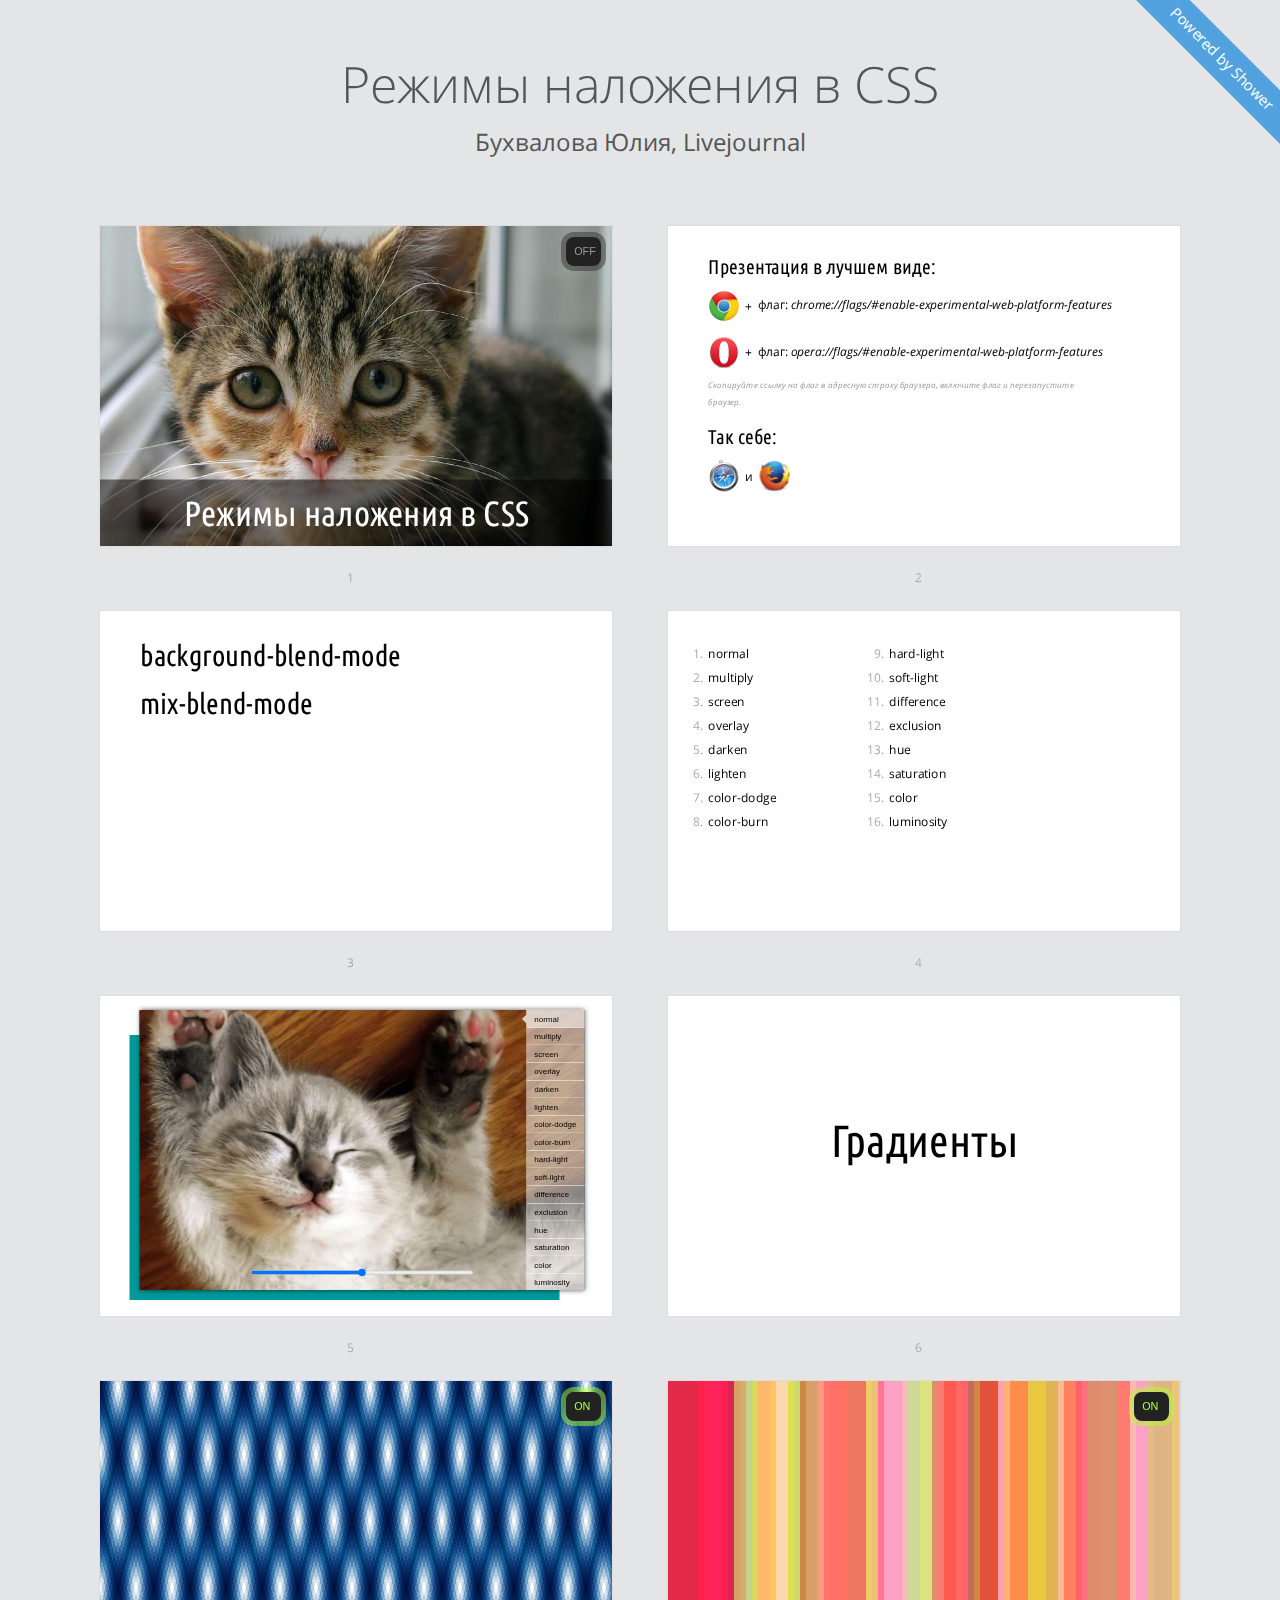
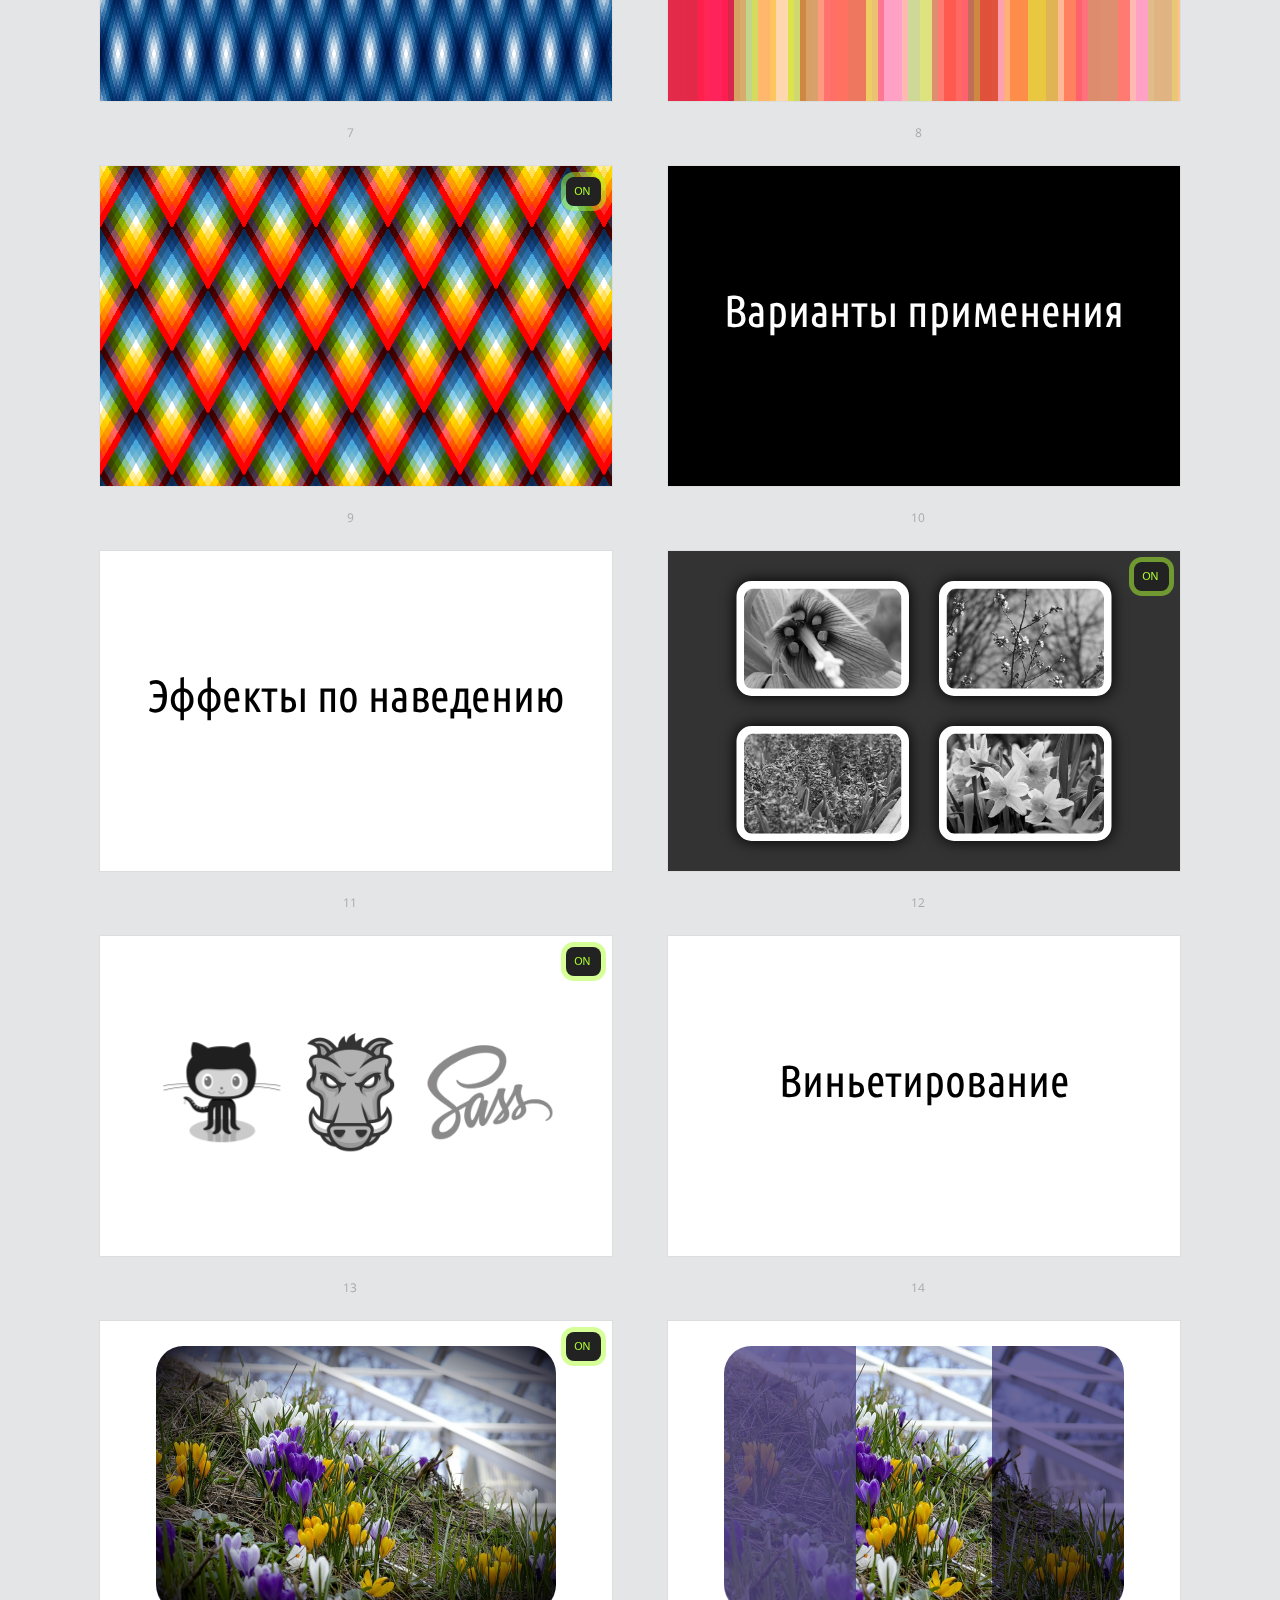
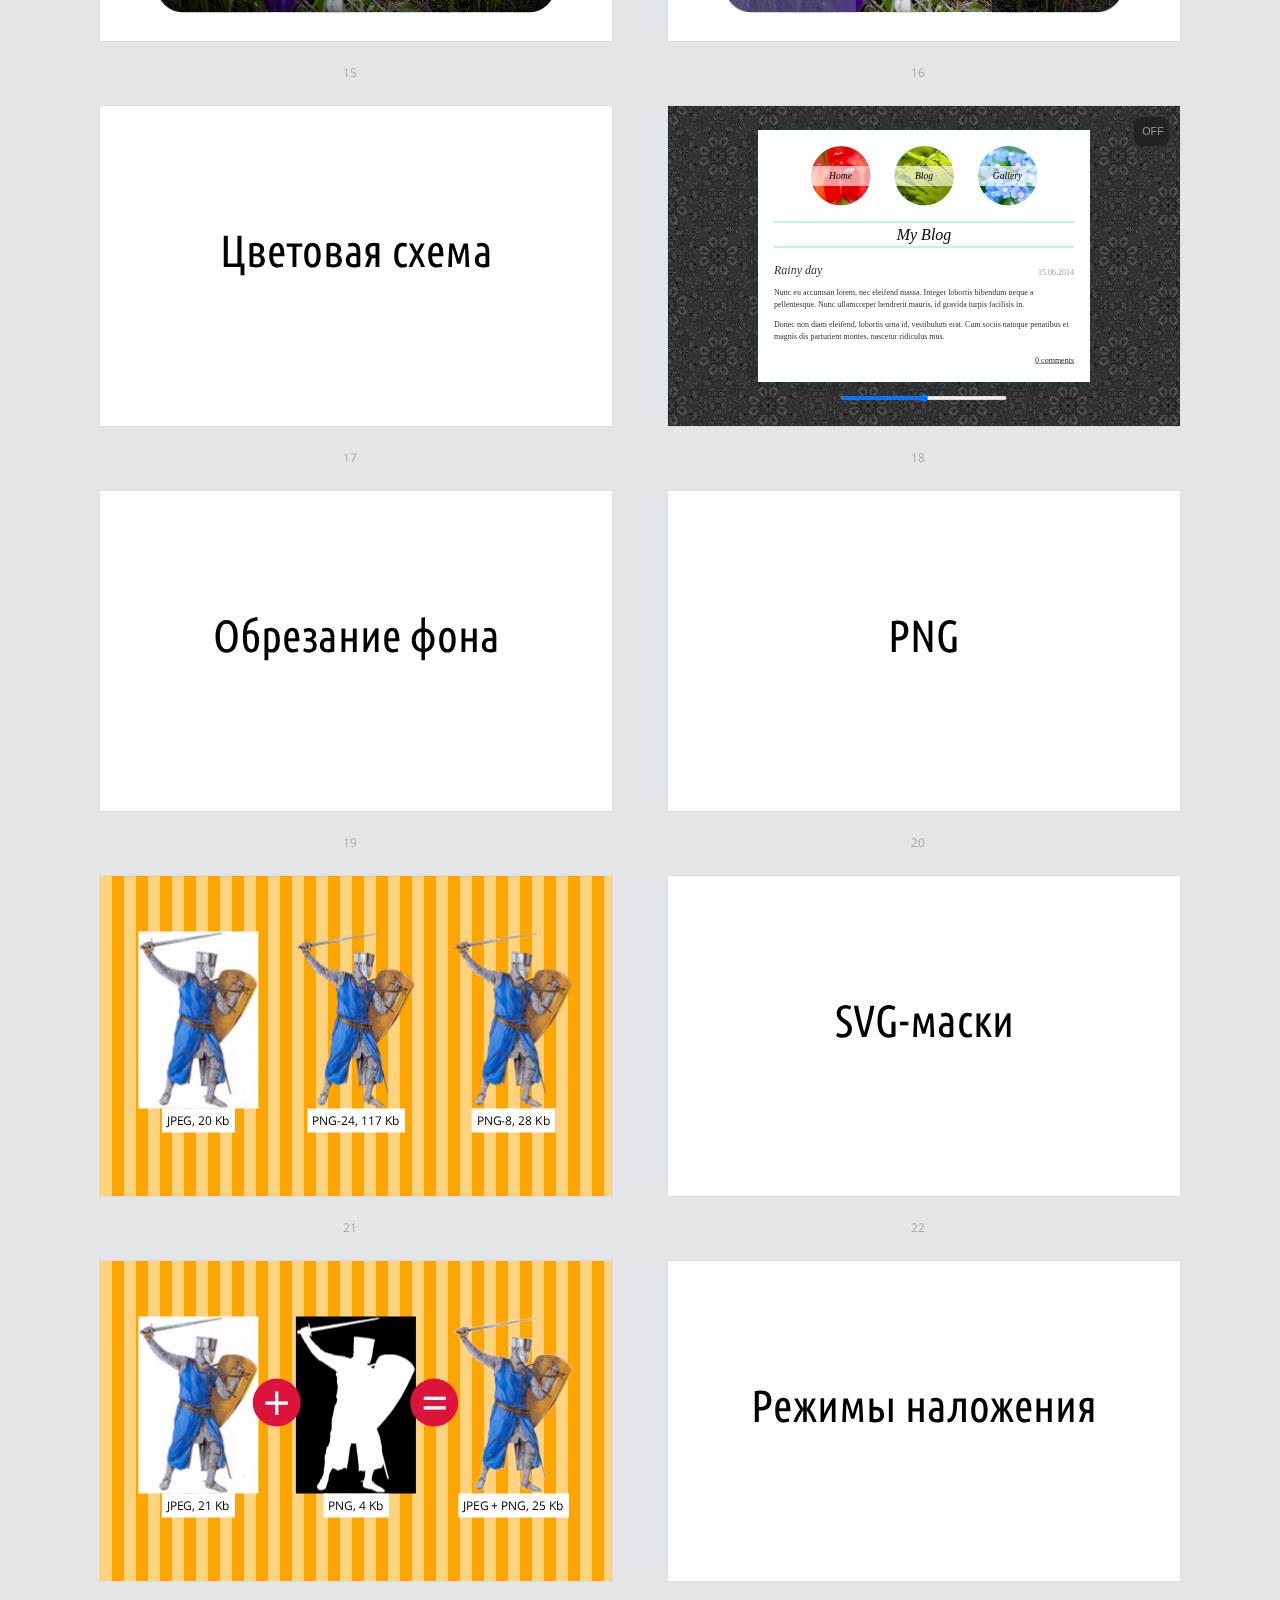
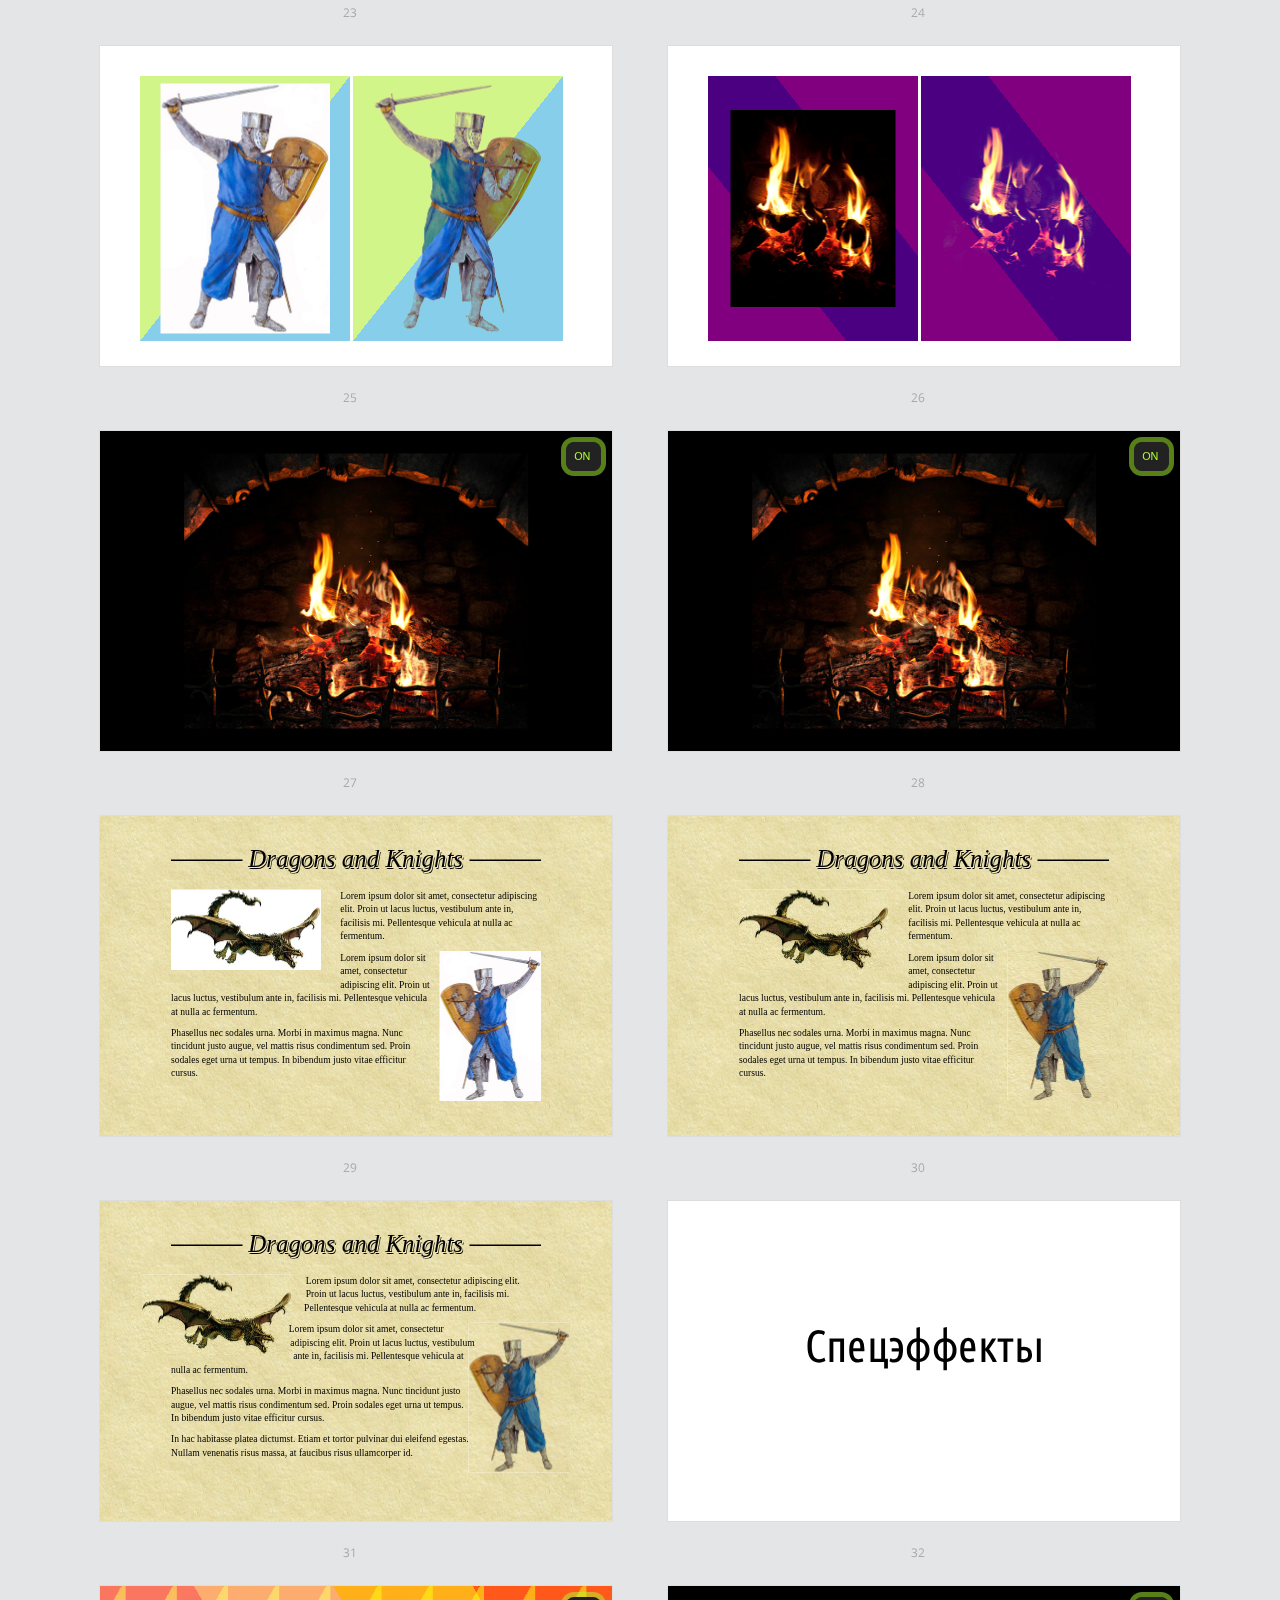
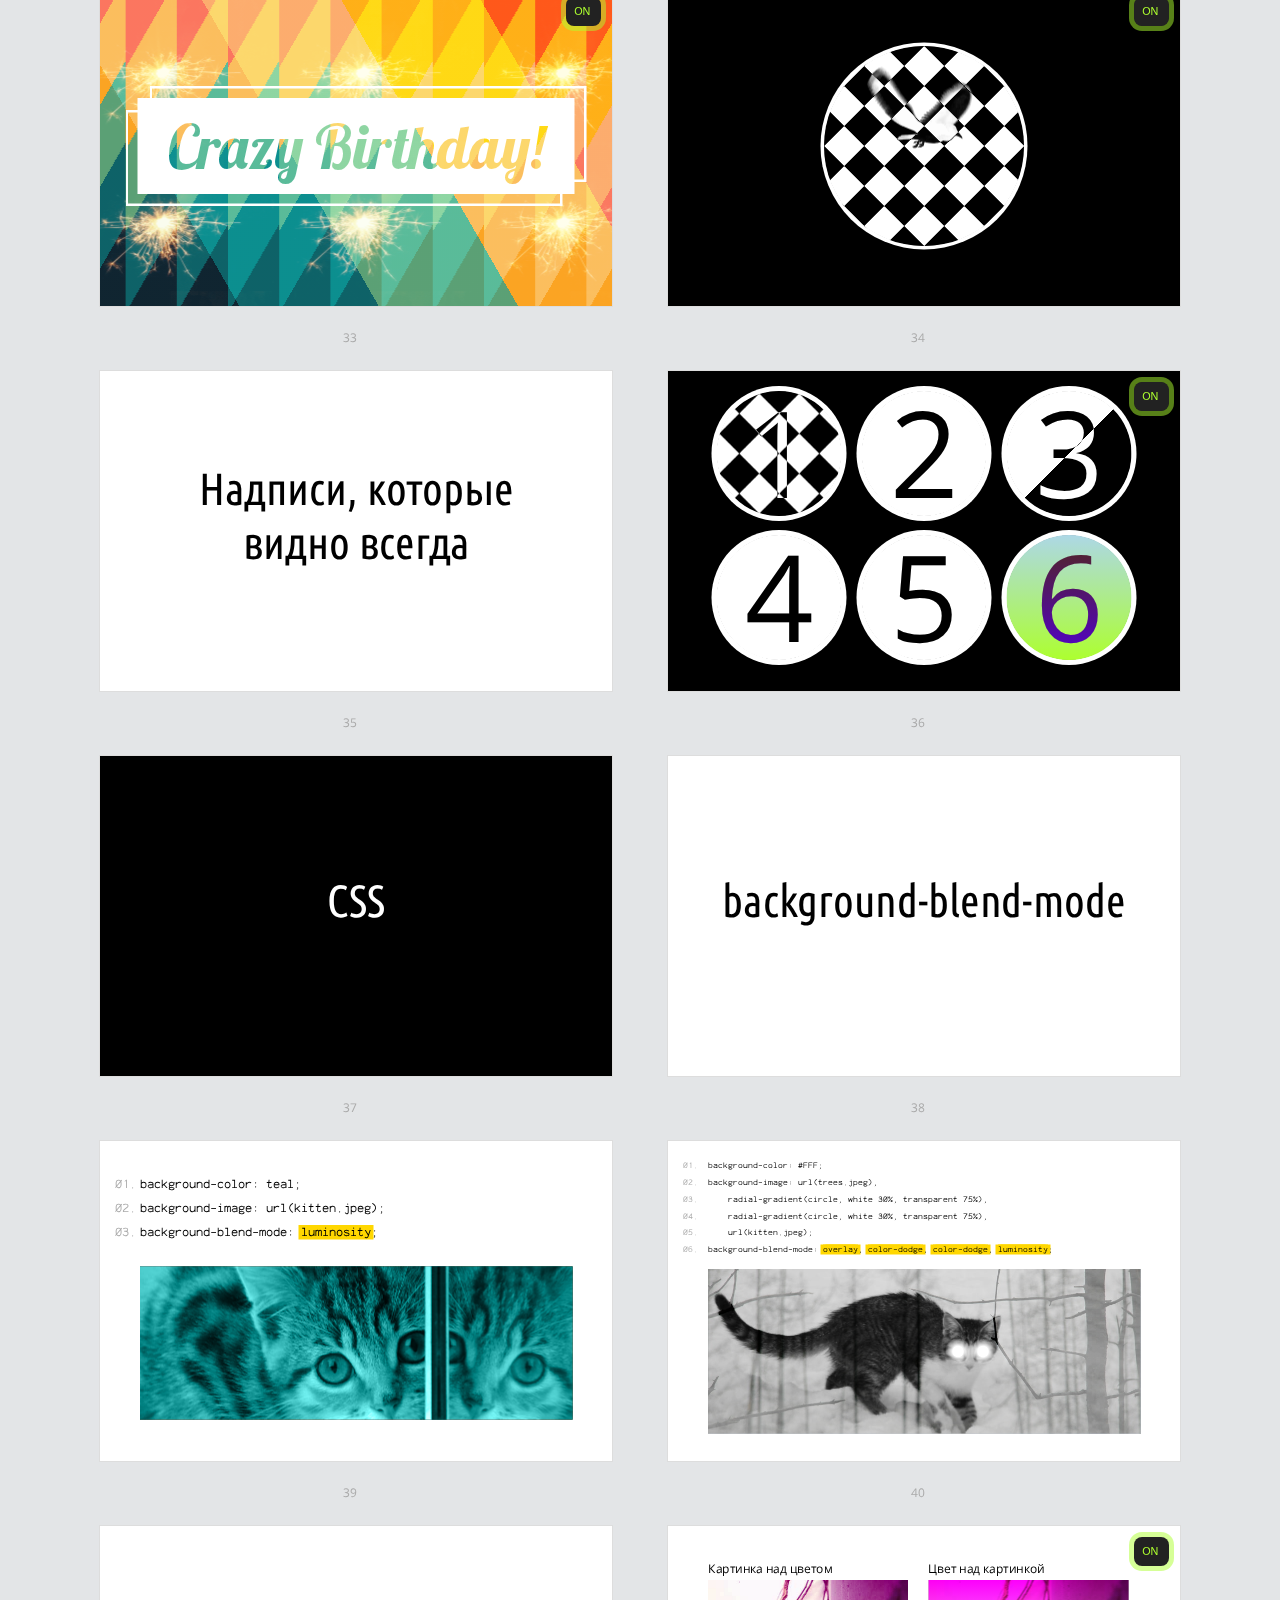
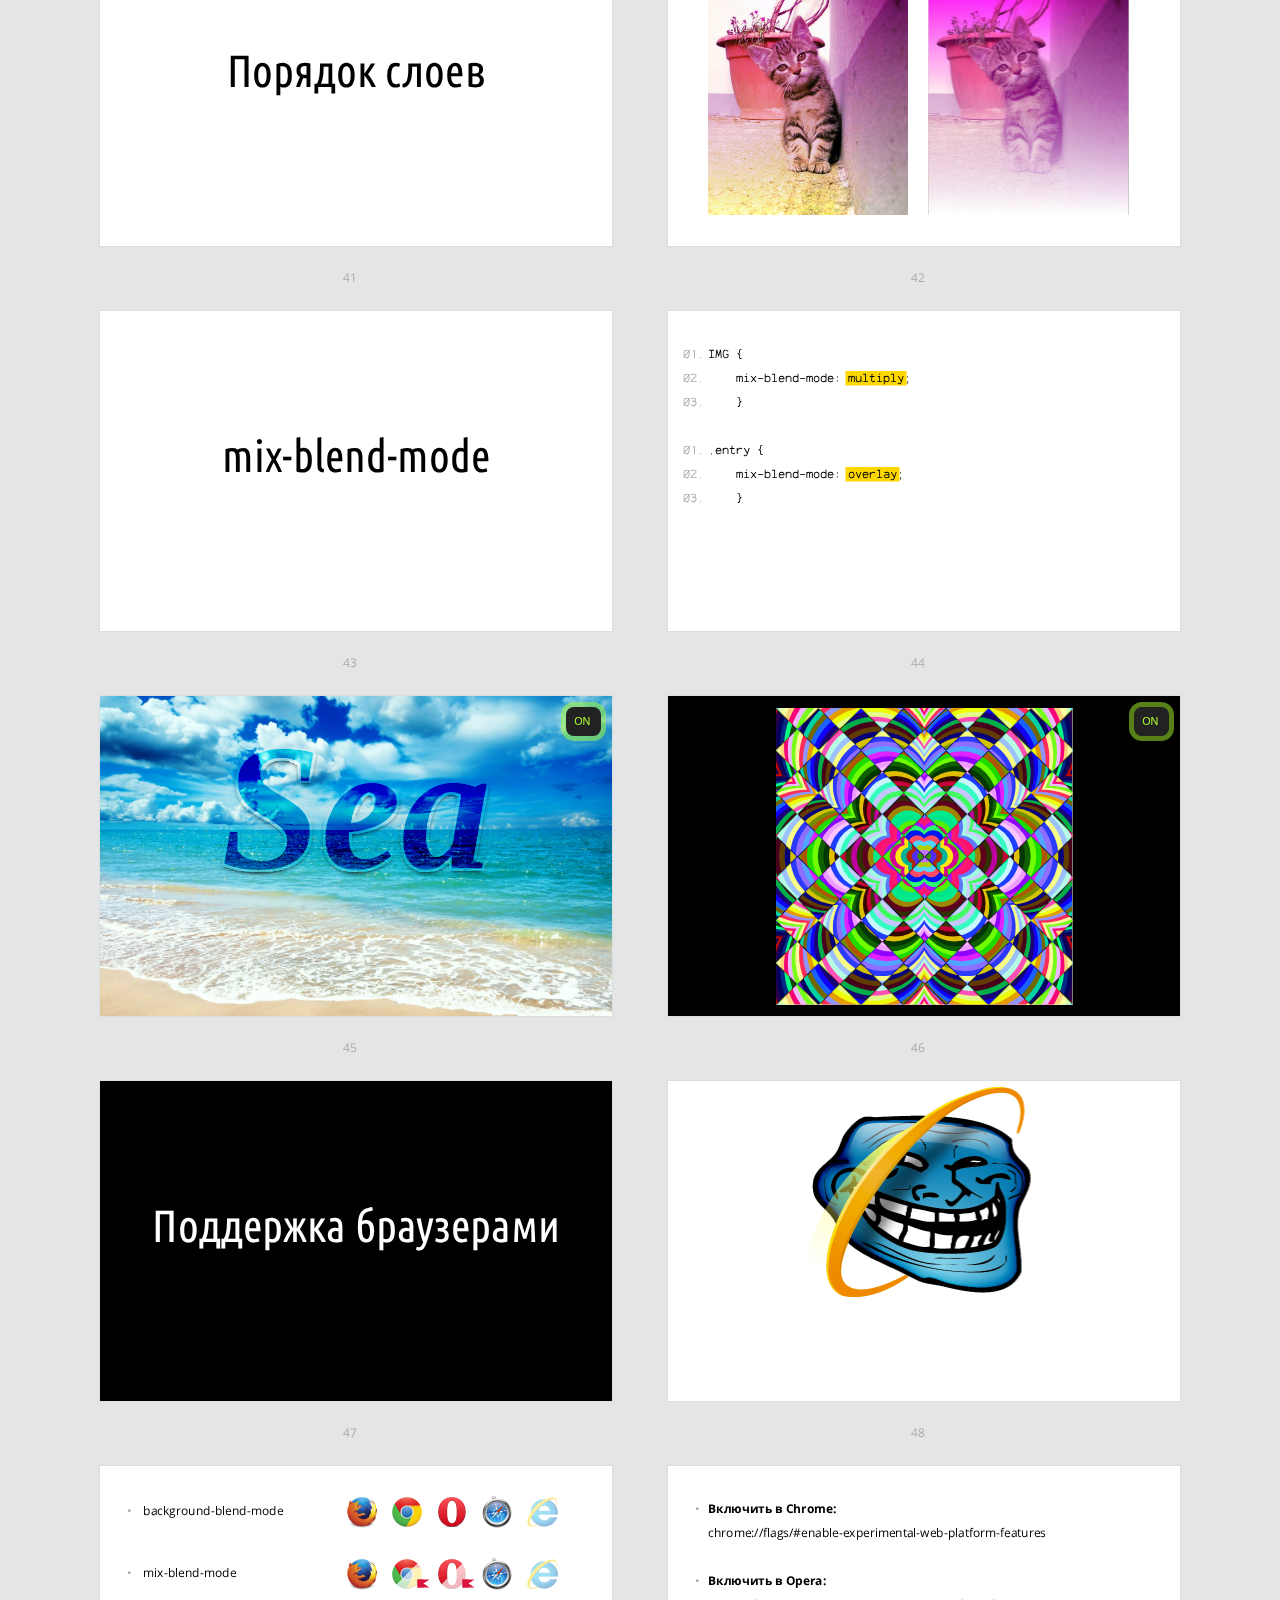
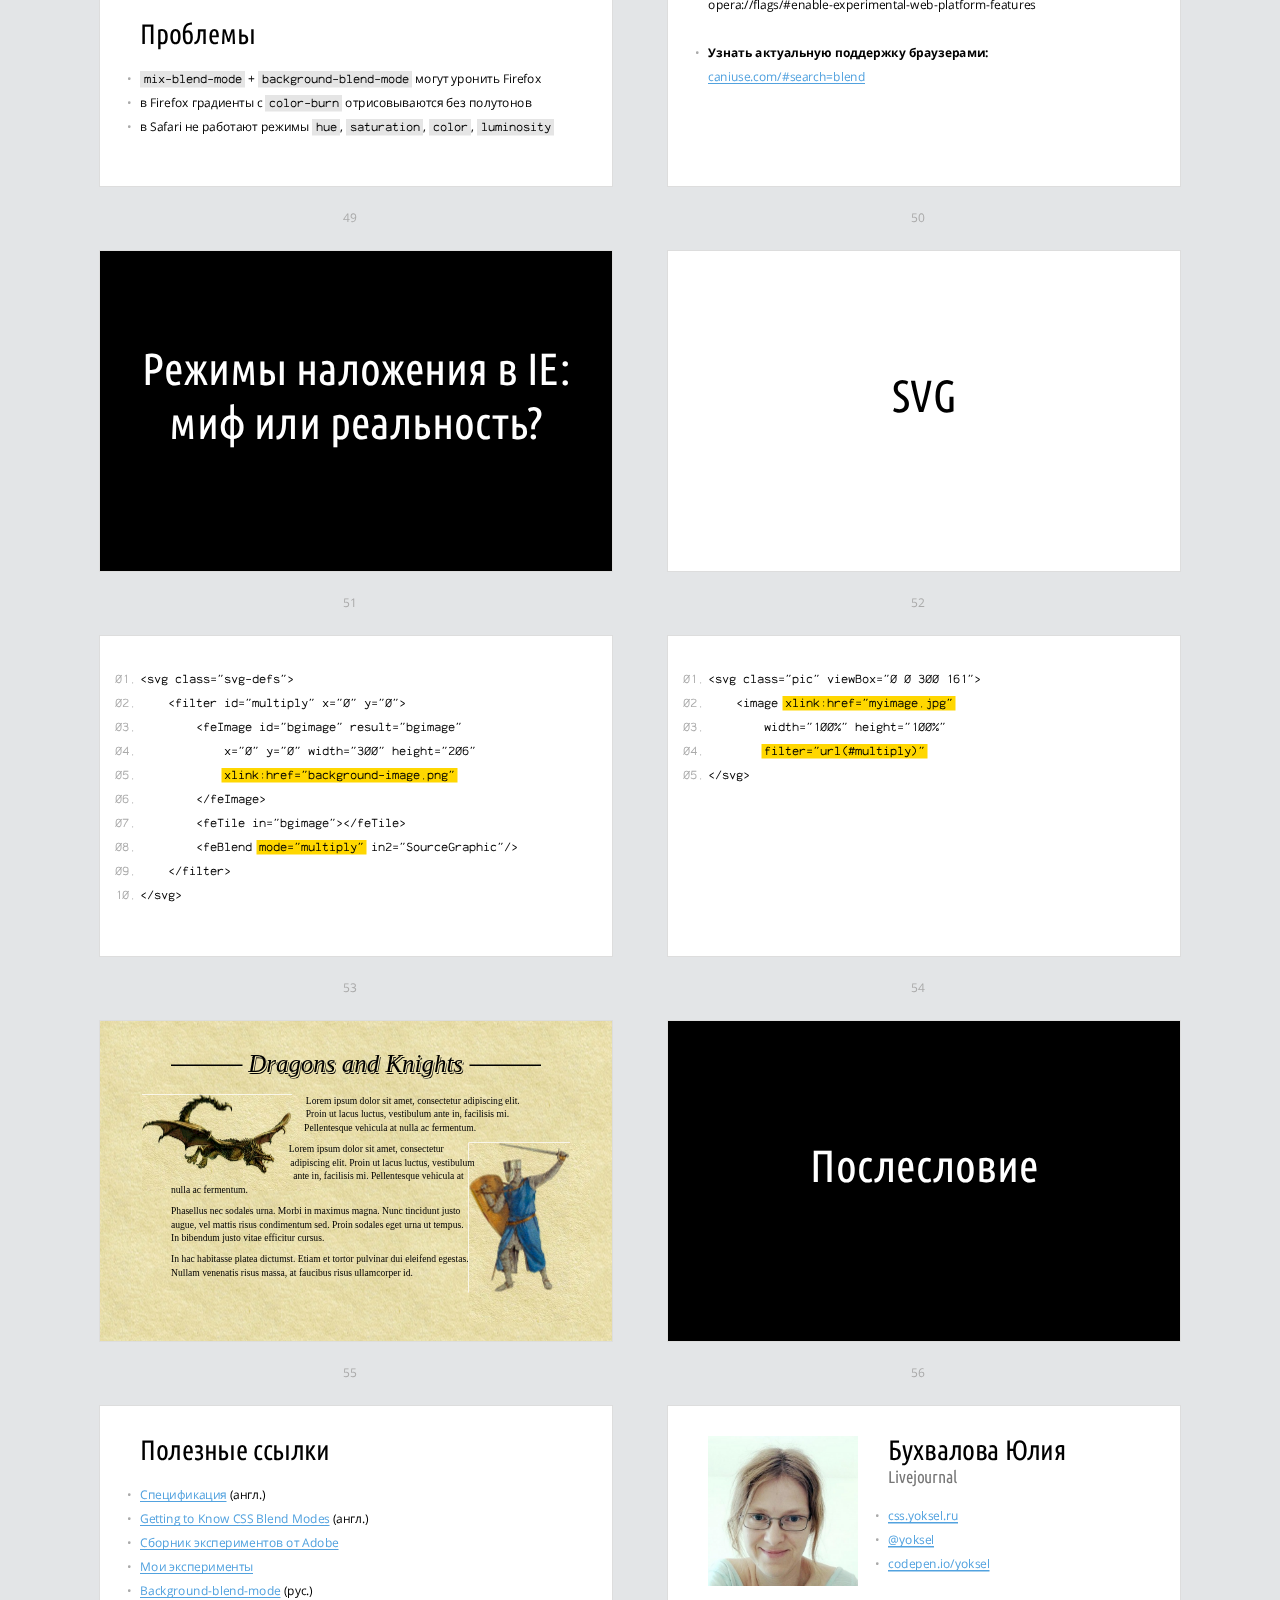
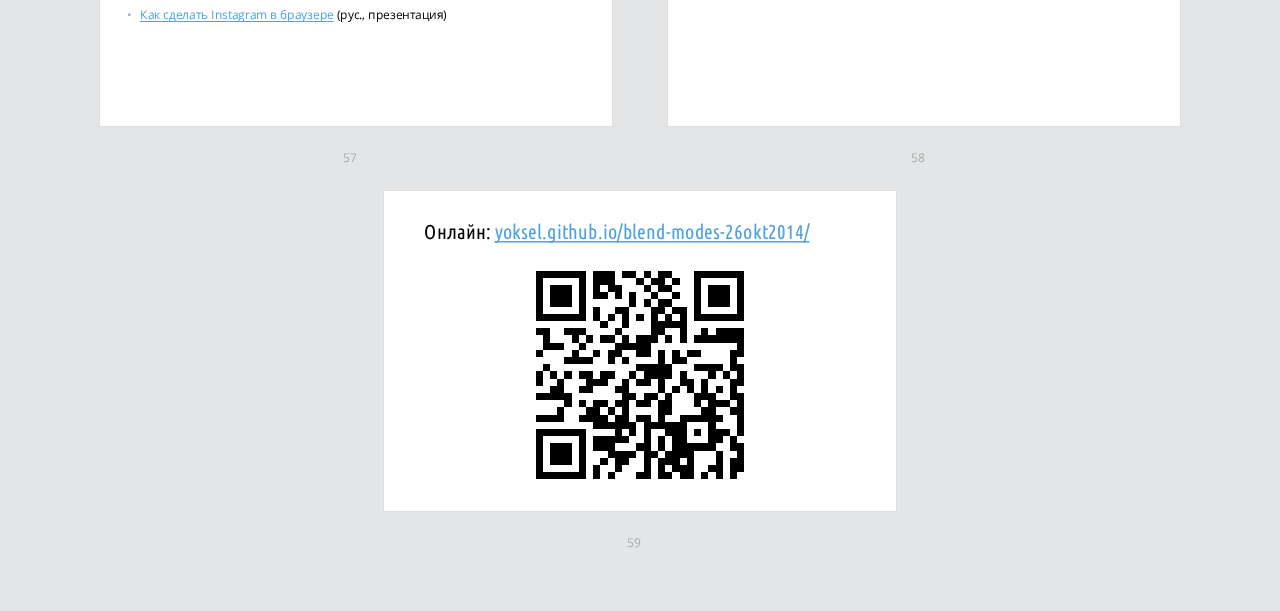
==== commit 9e8b0e2f: "Save changes" ====
--- a/index-src.html
+++ b/index-src.html
@@ -40,7 +40,7 @@
             <p class="tooltip--glasses">Скопируйте ссылку на флаг в адресную строку браузера, включите флаг и&nbsp;перезапустите браузер.</p>
             <h4>Так себе:</h4>
             <ul class="list--glasses">
-                <li><span class="browser safari browser-partial"></span> <span class="list--glasses__sign">и</span> <span class="browser firefox browser-partial"></span>
+                <li><span class="browser safari"></span> <span class="list--glasses__sign">и</span> <span class="browser firefox"></span>
                 </li>
             </ul>
         </div>
@@ -200,12 +200,17 @@
     </div></section>
 
     <!-- Slide -->
+    <section class="slide"><div>
+        <h2 class="free-fly">PNG</h2>
+    </div></section>
+
+    <!-- Slide -->
     <section class="slide bg--stripes"><div>
 
         <ul class="demo-knight-png">
             <li class="demo-knight-png__item">
                 <img src="assets/img/demos/knights/knight-M.jpg"/>
-                <div class="demo-knight-png__weight">JPEG, 21 Kb</div>
+                <div class="demo-knight-png__weight">JPEG, 20 Kb</div>
             </li>
 
             <li class="demo-knight-png__item next">
@@ -215,74 +220,10 @@
 
             <li class="demo-knight-png__item next">
                 <img src="assets/img/demos/knights/knight-M-png8.png"/>
-                <div class="demo-knight-png__weight">PNG-8, 31 Kb</div>
+                <div class="demo-knight-png__weight">PNG-8, 28 Kb</div>
             </li>
         </ul>
 
-    </div></section>
-
-    <!-- Slide -->
-    <section class="slide"><div>
-        <div class="demo demo-knight"></div>
-        <div class="demo demo-knight demo-knight--bbmode next"></div>
-    </div></section>
-
-    <section class="slide"><div>
-        <div class="demo demo-fire"></div>
-        <div class="demo demo-fire demo-fire--bbmode next"></div>
-    </div></section>
-
-    <section class="slide bg--dark bg--dark-hover js-togglemode"><div>
-        <div class="demo demo-fireplace"></div>
-    </div></section>
-
-    <section class="slide bg--dark bg--dark-hover js-togglemode"><div>
-        <div class="demo demo-fireplace demo-fireplace--transpgif"></div>
-    </div></section>
-
-    <!-- Slide -->
-    <section class="slide slide--dragons"><div>
-        <div class="demo-dragons">
-          <div class="demo-dragons__text">
-            <h1 class="demo-dragons__title">Dragons and Knights</h1>
-            <div class="pic pic--dragon"></div>
-            <p>Lorem ipsum dolor sit amet, consectetur adipiscing elit. Proin ut lacus luctus, vestibulum ante in, facilisis mi. Pellentesque vehicula at nulla ac fermentum. </p>
-            <div class="pic pic--knight"></div>
-            <p>Lorem ipsum dolor sit amet, consectetur adipiscing elit. Proin ut lacus luctus, vestibulum ante in, facilisis mi. Pellentesque vehicula at nulla ac fermentum. </p>
-            <p>Phasellus nec sodales urna. Morbi in maximus magna. Nunc tincidunt justo augue, vel mattis risus condimentum sed. Proin sodales eget urna ut tempus. In bibendum justo vitae efficitur cursus. </p>
-            <p class="hidden">In hac habitasse platea dictumst. Etiam et tortor pulvinar dui eleifend egestas. Nullam venenatis risus massa, at faucibus risus ullamcorper id. </p>
-            </div>
-        </div>
-    </div></section>
-
-    <!-- Slide -->
-    <section class="slide slide--dragons"><div>
-        <div class="demo-dragons has-modes">
-          <div class="demo-dragons__text">
-            <h1 class="demo-dragons__title">Dragons and Knights</h1>
-            <div class="pic pic--dragon"></div>
-            <p>Lorem ipsum dolor sit amet, consectetur adipiscing elit. Proin ut lacus luctus, vestibulum ante in, facilisis mi. Pellentesque vehicula at nulla ac fermentum. </p>
-            <div class="pic pic--knight"></div>
-            <p>Lorem ipsum dolor sit amet, consectetur adipiscing elit. Proin ut lacus luctus, vestibulum ante in, facilisis mi. Pellentesque vehicula at nulla ac fermentum. </p>
-            <p>Phasellus nec sodales urna. Morbi in maximus magna. Nunc tincidunt justo augue, vel mattis risus condimentum sed. Proin sodales eget urna ut tempus. In bibendum justo vitae efficitur cursus. </p>
-            <p class="hidden">In hac habitasse platea dictumst. Etiam et tortor pulvinar dui eleifend egestas. Nullam venenatis risus massa, at faucibus risus ullamcorper id. </p>
-            </div>
-        </div>
-    </div></section>
-
-    <!-- Slide -->
-    <section class="slide slide--dragons"><div>
-        <div class="demo-dragons has-modes has-shapes">
-          <div class="demo-dragons__text">
-            <h1 class="demo-dragons__title">Dragons and Knights</h1>
-            <div class="pic pic--dragon"></div>
-            <p>Lorem ipsum dolor sit amet, consectetur adipiscing elit. Proin ut lacus luctus, vestibulum ante in, facilisis mi. Pellentesque vehicula at nulla ac fermentum. </p>
-            <div class="pic pic--knight"></div>
-            <p>Lorem ipsum dolor sit amet, consectetur adipiscing elit. Proin ut lacus luctus, vestibulum ante in, facilisis mi. Pellentesque vehicula at nulla ac fermentum. </p>
-            <p>Phasellus nec sodales urna. Morbi in maximus magna. Nunc tincidunt justo augue, vel mattis risus condimentum sed. Proin sodales eget urna ut tempus. In bibendum justo vitae efficitur cursus. </p>
-            <p>In hac habitasse platea dictumst. Etiam et tortor pulvinar dui eleifend egestas. Nullam venenatis risus massa, at faucibus risus ullamcorper id. </p>
-            </div>
-        </div>
     </div></section>
 
     <!-- Slide -->
@@ -320,6 +261,74 @@
         </ul>
     </div></section>
 
+    <section class="slide"><div>
+        <h2 class="free-fly">Режимы наложения</h2>
+    </div></section>
+
+    <!-- Slide -->
+    <section class="slide"><div>
+        <div class="demo demo-knight"></div>
+        <div class="demo demo-knight demo-knight--bbmode next"></div>
+    </div></section>
+
+    <section class="slide"><div>
+        <div class="demo demo-fire"></div>
+        <div class="demo demo-fire demo-fire--bbmode next"></div>
+    </div></section>
+
+    <section class="slide bg--dark bg--dark-hover js-togglemode"><div>
+        <div class="demo demo-fireplace"></div>
+    </div></section>
+
+    <section class="slide bg--dark bg--dark-hover js-togglemode"><div>
+        <div class="demo demo-fireplace demo-fireplace--transpgif"></div>
+    </div></section>
+
+    <!-- Slide -->
+    <section class="slide slide--dragons"><div>
+        <div class="demo-dragons">
+          <div class="demo-dragons__text">
+            <h1 class="demo-dragons__title">Dragons and Knights</h1>
+            <div class="pic pic--dragon"></div>
+            <p>Lorem ipsum dolor sit amet, consectetur adipiscing elit. Proin ut lacus luctus, vestibulum ante in, facilisis mi. Pellentesque vehicula at nulla ac fermentum. </p>
+            <div class="pic pic--knight"></div>
+            <p>Lorem ipsum dolor sit amet, consectetur adipiscing elit. Proin ut lacus luctus, vestibulum ante in, facilisis mi. Pellentesque vehicula at nulla ac fermentum. </p>
+            <p>Phasellus nec sodales urna. Morbi in maximus magna. Nunc tincidunt justo augue, vel mattis risus condimentum sed. Proin sodales eget urna ut tempus. In bibendum justo vitae efficitur cursus. </p>
+            <p class="hidden">In hac habitasse platea dictumst. Etiam et tortor pulvinar dui eleifend egestas. Nullam venenatis risus massa, at faucibus risus ullamcorper id. </p>
+            </div>
+        </div>
+    </div></section>
+
+    <!-- Slide -->
+    <section class="slide slide--dragons"><div>
+        <div class="demo-dragons has-modes">
+          <div class="demo-dragons__text">
+            <h1 class="demo-dragons__title">Dragons and Knights</h1>
+            <div class="pic pic--dragon"></div>
+            <p>Lorem ipsum dolor sit amet, consectetur adipiscing elit. Proin ut lacus luctus, vestibulum ante in, facilisis mi. Pellentesque vehicula at nulla ac fermentum. </p>
+            <div class="pic pic--knight"></div>
+            <p>Lorem ipsum dolor sit amet, consectetur adipiscing elit. Proin ut lacus luctus, vestibulum ante in, facilisis mi. Pellentesque vehicula at nulla ac fermentum. </p>
+            <p>Phasellus nec sodales urna. Morbi in maximus magna. Nunc tincidunt justo augue, vel mattis risus condimentum sed. Proin sodales eget urna ut tempus. In bibendum justo vitae efficitur cursus. </p>
+            <p class="hidden">In hac habitasse platea dictumst. Etiam et tortor pulvinar dui eleifend egestas. Nullam venenatis risus massa, at faucibus risus ullamcorper id. </p>
+            </div>
+        </div>
+    </div></section>
+
+    <!-- Slide -->
+    <section class="slide slide--dragons"><div>
+        <div class="demo-dragons has-modes has-shapes">
+          <div class="demo-dragons__text">
+            <h1 class="demo-dragons__title">Dragons and Knights</h1>
+            <div class="pic pic--dragon"></div>
+            <p>Lorem ipsum dolor sit amet, consectetur adipiscing elit. Proin ut lacus luctus, vestibulum ante in, facilisis mi. Pellentesque vehicula at nulla ac fermentum. </p>
+            <div class="pic pic--knight"></div>
+            <p>Lorem ipsum dolor sit amet, consectetur adipiscing elit. Proin ut lacus luctus, vestibulum ante in, facilisis mi. Pellentesque vehicula at nulla ac fermentum. </p>
+            <p>Phasellus nec sodales urna. Morbi in maximus magna. Nunc tincidunt justo augue, vel mattis risus condimentum sed. Proin sodales eget urna ut tempus. In bibendum justo vitae efficitur cursus. </p>
+            <p>In hac habitasse platea dictumst. Etiam et tortor pulvinar dui eleifend egestas. Nullam venenatis risus massa, at faucibus risus ullamcorper id. </p>
+            </div>
+        </div>
+    </div></section>
+
     <!-- Slide -->
     <section class="slide"><div>
         <h2 class="free-fly">Спецэффекты</h2>
@@ -340,7 +349,7 @@
 
     <!-- Slide -->
     <section class="slide"><div>
-        <h2 class="free-fly">Надписи, которые видно всегда</h2>
+        <h2 class="free-fly">Надписи, которые<br> видно всегда</h2>
     </div></section>
 
     <!-- Slide -->
@@ -352,6 +361,7 @@
           <li class="demo-numbers__item next"><span>3</span></li>
           <li class="demo-numbers__item next"><span>4</span></li>
           <li class="demo-numbers__item next"><span>5</span></li>
+          <li class="demo-numbers__item next"><span>6</span></li>
         </ul>
         </div>
     </div></section>
@@ -483,8 +493,8 @@
     <div class="next"><h3>Проблемы</h3>
     <ul>
         <li><code>mix-blend-mode</code> + <code>background-blend-mode</code> могут уронить Firefox</li>
-        <li>в Firefox градиенты с <code>color-burn</code> отрисовываются без полутонов</li>
-        <li>в Safari не работают <code>hue</code>, <code>saturation</code>, <code>color</code>, <code>luminosity</code></li>
+        <li class="next">в Firefox градиенты с <code>color-burn</code> отрисовываются без полутонов</li>
+        <li class="next">в Safari не работают режимы <code>hue</code>, <code>saturation</code>, <code>color</code>, <code>luminosity</code></li>
     </ul></div>
     </div></section>
 
@@ -508,7 +518,7 @@
     </div></section>
 
     <section class="slide"><div>
-        <h2 class="free-fly">SVG-фильтры</h2>
+        <h2 class="free-fly">SVG</h2>
     </div></section>
 
     <!-- Slide -->
--- a/assets/css/style.css
+++ b/assets/css/style.css
@@ -417,7 +417,7 @@
 }
 
 .list--support LI {
-  margin-bottom: 3em;
+  margin-bottom: 2.5em;
 }
 
 .browsers {
@@ -1400,7 +1400,7 @@
   -webkit-box-shadow: 0 0 0 7px #FFF;
   box-shadow: 0 0 0 7px #FFF;
 }
-.demo-bird :target {
+:target .demo-bird {
   -webkit-animation: bird-move 1.68s infinite ease-out;
   animation: bird-move 1.68s infinite ease-out;
 }
@@ -1418,25 +1418,26 @@
 }
 .demo-numbers__list {
   position: absolute;
-  top: 0;
-  right: 0;
-  bottom: 0;
+  top: 40px;
+  right: 0;
+  bottom: 0px;
   left: 0;
   margin: auto !important;
-  width: 400px;
-  height: 400px;
+  width: 90%;
+  text-align: center;
 }
 
 .demo-numbers__item {
-  position: absolute;
-  width: 100%;
-  height: 100%;
+  display: inline-block;
+  width: 250px;
+  height: 250px;
+  margin: 0 .7em 1.6em;
   border-radius: 50%;
-  -webkit-box-shadow: 0 0 0 15px #FFF;
-  box-shadow: 0 0 0 15px #FFF;
+  -webkit-box-shadow: 0 0 0 10px #FFF;
+  box-shadow: 0 0 0 10px #FFF;
   text-align: center;
   text-indent: 0 !important;
-  line-height: 390px;
+  line-height: 240px;
   background-color: #FFF;
   /*text-shadow: 0 0 1em rgb(0,0,0);*/
   background-position: center center;
@@ -1458,11 +1459,17 @@
 .demo-numbers__item:nth-child(4) {
   background-image: url(http://img-fotki.yandex.ru/get/3001/5091629.a2/0_85de8_117f440f_L);
 }
+.demo-numbers__item:nth-child(6) {
+  background-image: -webkit-gradient(linear, left top, left bottom, from(lightblue), to(greenyellow));
+  background-image: -webkit-linear-gradient(lightblue, greenyellow);
+  background-image: linear-gradient(lightblue, greenyellow);
+  /*background-size: 3em 3em;*/
+}
 
 .demo-numbers__item SPAN {
   mix-blend-mode: difference;
-  font-size: 15em;
-  font-weight: bold;
+  font-size: 10em;
+  /*font-weight: bold;*/
   color: #FFF;
 }
 
@@ -1595,8 +1602,8 @@
   margin: auto;
   background: gold;
   border-radius: 50%;
-  -webkit-box-shadow: 0px 0px 0 0px #fad900, 0px 0px 0 0px #fad900, 0px -0px 0 0px #fad900, 0px -0px 0 0px #fad900, 0px 0 0 0px #fad900, 0px 0 0 0px #fad900, -3.558px 5.93px 0 3.95333px #b5ffa8, 3.558px 5.93px 0 3.95333px #b5ffa8, -3.558px -5.93px 0 3.95333px #b5ffa8, 3.558px -5.93px 0 3.95333px #b5ffa8, -7.116px 0 0 3.95333px #b5ffa8, 7.116px 0 0 3.95333px #b5ffa8, -7.116px 11.86px 0 7.90667px #ff24a0, 7.116px 11.86px 0 7.90667px #ff24a0, -7.116px -11.86px 0 7.90667px #ff24a0, 7.116px -11.86px 0 7.90667px #ff24a0, -14.232px 0 0 7.90667px #ff24a0, 14.232px 0 0 7.90667px #ff24a0, -10.674px 17.79px 0 11.86px #c2c3ff, 10.674px 17.79px 0 11.86px #c2c3ff, -10.674px -17.79px 0 11.86px #c2c3ff, 10.674px -17.79px 0 11.86px #c2c3ff, -21.348px 0 0 11.86px #c2c3ff, 21.348px 0 0 11.86px #c2c3ff, -14.232px 23.72px 0 15.81333px #f00040, 14.232px 23.72px 0 15.81333px #f00040, -14.232px -23.72px 0 15.81333px #f00040, 14.232px -23.72px 0 15.81333px #f00040, -28.464px 0 0 15.81333px #f00040, 28.464px 0 0 15.81333px #f00040, -17.79px 29.65px 0 19.76667px #00db63, 17.79px 29.65px 0 19.76667px #00db63, -17.79px -29.65px 0 19.76667px #00db63, 17.79px -29.65px 0 19.76667px #00db63, -35.58px 0 0 19.76667px #00db63, 35.58px 0 0 19.76667px #00db63, -21.348px 35.58px 0 23.72px #bdd2ff, 21.348px 35.58px 0 23.72px #bdd2ff, -21.348px -35.58px 0 23.72px #bdd2ff, 21.348px -35.58px 0 23.72px #bdd2ff, -42.696px 0 0 23.72px #bdd2ff, 42.696px 0 0 23.72px #bdd2ff, -24.906px 41.51px 0 27.67333px #00f5d8, 24.906px 41.51px 0 27.67333px #00f5d8, -24.906px -41.51px 0 27.67333px #00f5d8, 24.906px -41.51px 0 27.67333px #00f5d8, -49.812px 0 0 27.67333px #00f5d8, 49.812px 0 0 27.67333px #00f5d8, -28.464px 47.44px 0 31.62667px #2436ff, 28.464px 47.44px 0 31.62667px #2436ff, -28.464px -47.44px 0 31.62667px #2436ff, 28.464px -47.44px 0 31.62667px #2436ff, -56.928px 0 0 31.62667px #2436ff, 56.928px 0 0 31.62667px #2436ff, -32.022px 53.37px 0 35.58px #1afffb, 32.022px 53.37px 0 35.58px #1afffb, -32.022px -53.37px 0 35.58px #1afffb, 32.022px -53.37px 0 35.58px #1afffb, -64.044px 0 0 35.58px #1afffb, 64.044px 0 0 35.58px #1afffb, -35.58px 59.3px 0 39.53333px #47cbff, 35.58px 59.3px 0 39.53333px #47cbff, -35.58px -59.3px 0 39.53333px #47cbff, 35.58px -59.3px 0 39.53333px #47cbff, -71.16px 0 0 39.53333px #47cbff, 71.16px 0 0 39.53333px #47cbff, -39.138px 65.23px 0 43.48667px #ff14c4, 39.138px 65.23px 0 43.48667px #ff14c4, -39.138px -65.23px 0 43.48667px #ff14c4, 39.138px -65.23px 0 43.48667px #ff14c4, -78.276px 0 0 43.48667px #ff14c4, 78.276px 0 0 43.48667px #ff14c4, -42.696px 71.16px 0 47.44px #8ae8ff, 42.696px 71.16px 0 47.44px #8ae8ff, -42.696px -71.16px 0 47.44px #8ae8ff, 42.696px -71.16px 0 47.44px #8ae8ff, -85.392px 0 0 47.44px #8ae8ff, 85.392px 0 0 47.44px #8ae8ff, -46.254px 77.09px 0 51.39333px #de5cff, 46.254px 77.09px 0 51.39333px #de5cff, -46.254px -77.09px 0 51.39333px #de5cff, 46.254px -77.09px 0 51.39333px #de5cff, -92.508px 0 0 51.39333px #de5cff, 92.508px 0 0 51.39333px #de5cff, -49.812px 83.02px 0 55.34667px #24ff99, 49.812px 83.02px 0 55.34667px #24ff99, -49.812px -83.02px 0 55.34667px #24ff99, 49.812px -83.02px 0 55.34667px #24ff99, -99.624px 0 0 55.34667px #24ff99, 99.624px 0 0 55.34667px #24ff99, -53.37px 88.95px 0 59.3px #ff910a, 53.37px 88.95px 0 59.3px #ff910a, -53.37px -88.95px 0 59.3px #ff910a, 53.37px -88.95px 0 59.3px #ff910a, -106.74px 0 0 59.3px #ff910a, 106.74px 0 0 59.3px #ff910a, -56.928px 94.88px 0 63.25333px #e200e6, 56.928px 94.88px 0 63.25333px #e200e6, -56.928px -94.88px 0 63.25333px #e200e6, 56.928px -94.88px 0 63.25333px #e200e6, -113.856px 0 0 63.25333px #e200e6, 113.856px 0 0 63.25333px #e200e6, -60.486px 100.81px 0 67.20667px #5786ff, 60.486px 100.81px 0 67.20667px #5786ff, -60.486px -100.81px 0 67.20667px #5786ff, 60.486px -100.81px 0 67.20667px #5786ff, -120.972px 0 0 67.20667px #5786ff, 120.972px 0 0 67.20667px #5786ff, -64.044px 106.74px 0 71.16px #bf52ff, 64.044px 106.74px 0 71.16px #bf52ff, -64.044px -106.74px 0 71.16px #bf52ff, 64.044px -106.74px 0 71.16px #bf52ff, -128.088px 0 0 71.16px #bf52ff, 128.088px 0 0 71.16px #bf52ff, -67.602px 112.67px 0 75.11333px #7cff5c, 67.602px 112.67px 0 75.11333px #7cff5c, -67.602px -112.67px 0 75.11333px #7cff5c, 67.602px -112.67px 0 75.11333px #7cff5c, -135.204px 0 0 75.11333px #7cff5c, 135.204px 0 0 75.11333px #7cff5c, -71.16px 118.6px 0 79.06667px #d6ba00, 71.16px 118.6px 0 79.06667px #d6ba00, -71.16px -118.6px 0 79.06667px #d6ba00, 71.16px -118.6px 0 79.06667px #d6ba00, -142.32px 0 0 79.06667px #d6ba00, 142.32px 0 0 79.06667px #d6ba00, -74.718px 124.53px 0 83.02px #be9eff, 74.718px 124.53px 0 83.02px #be9eff, -74.718px -124.53px 0 83.02px #be9eff, 74.718px -124.53px 0 83.02px #be9eff, -149.436px 0 0 83.02px #be9eff, 149.436px 0 0 83.02px #be9eff, -78.276px 130.46px 0 86.97333px #ffcd1a, 78.276px 130.46px 0 86.97333px #ffcd1a, -78.276px -130.46px 0 86.97333px #ffcd1a, 78.276px -130.46px 0 86.97333px #ffcd1a, -156.552px 0 0 86.97333px #ffcd1a, 156.552px 0 0 86.97333px #ffcd1a, -81.834px 136.39px 0 90.92667px #94f3ff, 81.834px 136.39px 0 90.92667px #94f3ff, -81.834px -136.39px 0 90.92667px #94f3ff, 81.834px -136.39px 0 90.92667px #94f3ff, -163.668px 0 0 90.92667px #94f3ff, 163.668px 0 0 90.92667px #94f3ff, -85.392px 142.32px 0 94.88px #52ffd1, 85.392px 142.32px 0 94.88px #52ffd1, -85.392px -142.32px 0 94.88px #52ffd1, 85.392px -142.32px 0 94.88px #52ffd1, -170.784px 0 0 94.88px #52ffd1, 170.784px 0 0 94.88px #52ffd1, -88.95px 148.25px 0 98.83333px #7f0fff, 88.95px 148.25px 0 98.83333px #7f0fff, -88.95px -148.25px 0 98.83333px #7f0fff, 88.95px -148.25px 0 98.83333px #7f0fff, -177.9px 0 0 98.83333px #7f0fff, 177.9px 0 0 98.83333px #7f0fff, -92.508px 154.18px 0 102.78667px #abff9e, 92.508px 154.18px 0 102.78667px #abff9e, -92.508px -154.18px 0 102.78667px #abff9e, 92.508px -154.18px 0 102.78667px #abff9e, -185.016px 0 0 102.78667px #abff9e, 185.016px 0 0 102.78667px #abff9e, -96.066px 160.11px 0 106.74px #ff47f3, 96.066px 160.11px 0 106.74px #ff47f3, -96.066px -160.11px 0 106.74px #ff47f3, 96.066px -160.11px 0 106.74px #ff47f3, -192.132px 0 0 106.74px #ff47f3, 192.132px 0 0 106.74px #ff47f3, -99.624px 166.04px 0 110.69333px #e5ff3d, 99.624px 166.04px 0 110.69333px #e5ff3d, -99.624px -166.04px 0 110.69333px #e5ff3d, 99.624px -166.04px 0 110.69333px #e5ff3d, -199.248px 0 0 110.69333px #e5ff3d, 199.248px 0 0 110.69333px #e5ff3d, -103.182px 171.97px 0 114.64667px #1a85ff, 103.182px 171.97px 0 114.64667px #1a85ff, -103.182px -171.97px 0 114.64667px #1a85ff, 103.182px -171.97px 0 114.64667px #1a85ff, -206.364px 0 0 114.64667px #1a85ff, 206.364px 0 0 114.64667px #1a85ff, -106.74px 177.9px 0 118.6px #ffadf1, 106.74px 177.9px 0 118.6px #ffadf1, -106.74px -177.9px 0 118.6px #ffadf1, 106.74px -177.9px 0 118.6px #ffadf1, -213.48px 0 0 118.6px #ffadf1, 213.48px 0 0 118.6px #ffadf1, -110.298px 183.83px 0 122.55333px #ccffda, 110.298px 183.83px 0 122.55333px #ccffda, -110.298px -183.83px 0 122.55333px #ccffda, 110.298px -183.83px 0 122.55333px #ccffda, -220.596px 0 0 122.55333px #ccffda, 220.596px 0 0 122.55333px #ccffda, -113.856px 189.76px 0 126.50667px #1f66ff, 113.856px 189.76px 0 126.50667px #1f66ff, -113.856px -189.76px 0 126.50667px #1f66ff, 113.856px -189.76px 0 126.50667px #1f66ff, -227.712px 0 0 126.50667px #1f66ff, 227.712px 0 0 126.50667px #1f66ff, -117.414px 195.69px 0 130.46px #d60056, 117.414px 195.69px 0 130.46px #d60056, -117.414px -195.69px 0 130.46px #d60056, 117.414px -195.69px 0 130.46px #d60056, -234.828px 0 0 130.46px #d60056, 234.828px 0 0 130.46px #d60056, -120.972px 201.62px 0 134.41333px #a1ff6b, 120.972px 201.62px 0 134.41333px #a1ff6b, -120.972px -201.62px 0 134.41333px #a1ff6b, 120.972px -201.62px 0 134.41333px #a1ff6b, -241.944px 0 0 134.41333px #a1ff6b, 241.944px 0 0 134.41333px #a1ff6b, -124.53px 207.55px 0 138.36667px #ff428e, 124.53px 207.55px 0 138.36667px #ff428e, -124.53px -207.55px 0 138.36667px #ff428e, 124.53px -207.55px 0 138.36667px #ff428e, -249.06px 0 0 138.36667px #ff428e, 249.06px 0 0 138.36667px #ff428e, -128.088px 213.48px 0 142.32px #ff3f05, 128.088px 213.48px 0 142.32px #ff3f05, -128.088px -213.48px 0 142.32px #ff3f05, 128.088px -213.48px 0 142.32px #ff3f05, -256.176px 0 0 142.32px #ff3f05, 256.176px 0 0 142.32px #ff3f05, -131.646px 219.41px 0 146.27333px #e7ff61, 131.646px 219.41px 0 146.27333px #e7ff61, -131.646px -219.41px 0 146.27333px #e7ff61, 131.646px -219.41px 0 146.27333px #e7ff61, -263.292px 0 0 146.27333px #e7ff61, 263.292px 0 0 146.27333px #e7ff61, -135.204px 225.34px 0 150.22667px #de70ff, 135.204px 225.34px 0 150.22667px #de70ff, -135.204px -225.34px 0 150.22667px #de70ff, 135.204px -225.34px 0 150.22667px #de70ff, -270.408px 0 0 150.22667px #de70ff, 270.408px 0 0 150.22667px #de70ff, -138.762px 231.27px 0 154.18px #ff0ffb, 138.762px 231.27px 0 154.18px #ff0ffb, -138.762px -231.27px 0 154.18px #ff0ffb, 138.762px -231.27px 0 154.18px #ff0ffb, -277.524px 0 0 154.18px #ff0ffb, 277.524px 0 0 154.18px #ff0ffb, -142.32px 237.2px 0 158.13333px #8f94ff, 142.32px 237.2px 0 158.13333px #8f94ff, -142.32px -237.2px 0 158.13333px #8f94ff, 142.32px -237.2px 0 158.13333px #8f94ff, -284.64px 0 0 158.13333px #8f94ff, 284.64px 0 0 158.13333px #8f94ff, -145.878px 243.13px 0 162.08667px #adc7ff, 145.878px 243.13px 0 162.08667px #adc7ff, -145.878px -243.13px 0 162.08667px #adc7ff, 145.878px -243.13px 0 162.08667px #adc7ff, -291.756px 0 0 162.08667px #adc7ff, 291.756px 0 0 162.08667px #adc7ff, -149.436px 249.06px 0 166.04px #e00000, 149.436px 249.06px 0 166.04px #e00000, -149.436px -249.06px 0 166.04px #e00000, 149.436px -249.06px 0 166.04px #e00000, -298.872px 0 0 166.04px #e00000, 298.872px 0 0 166.04px #e00000, -152.994px 254.99px 0 169.99333px #7100db, 152.994px 254.99px 0 169.99333px #7100db, -152.994px -254.99px 0 169.99333px #7100db, 152.994px -254.99px 0 169.99333px #7100db, -305.988px 0 0 169.99333px #7100db, 305.988px 0 0 169.99333px #7100db, -156.552px 260.92px 0 173.94667px #d600a8, 156.552px 260.92px 0 173.94667px #d600a8, -156.552px -260.92px 0 173.94667px #d600a8, 156.552px -260.92px 0 173.94667px #d600a8, -313.104px 0 0 173.94667px #d600a8, 313.104px 0 0 173.94667px #d600a8, -160.11px 266.85px 0 177.9px #e866ff, 160.11px 266.85px 0 177.9px #e866ff, -160.11px -266.85px 0 177.9px #e866ff, 160.11px -266.85px 0 177.9px #e866ff, -320.22px 0 0 177.9px #e866ff, 320.22px 0 0 177.9px #e866ff, -163.668px 272.78px 0 181.85333px #00d647, 163.668px 272.78px 0 181.85333px #00d647, -163.668px -272.78px 0 181.85333px #00d647, 163.668px -272.78px 0 181.85333px #00d647, -327.336px 0 0 181.85333px #00d647, 327.336px 0 0 181.85333px #00d647, -167.226px 278.71px 0 185.80667px #ffe02e, 167.226px 278.71px 0 185.80667px #ffe02e, -167.226px -278.71px 0 185.80667px #ffe02e, 167.226px -278.71px 0 185.80667px #ffe02e, -334.452px 0 0 185.80667px #ffe02e, 334.452px 0 0 185.80667px #ffe02e, -170.784px 284.64px 0 189.76px #ff144f, 170.784px 284.64px 0 189.76px #ff144f, -170.784px -284.64px 0 189.76px #ff144f, 170.784px -284.64px 0 189.76px #ff144f, -341.568px 0 0 189.76px #ff144f, 341.568px 0 0 189.76px #ff144f, -174.342px 290.57px 0 193.71333px #f59b00, 174.342px 290.57px 0 193.71333px #f59b00, -174.342px -290.57px 0 193.71333px #f59b00, 174.342px -290.57px 0 193.71333px #f59b00, -348.684px 0 0 193.71333px #f59b00, 348.684px 0 0 193.71333px #f59b00;
-  box-shadow: 0px 0px 0 0px #fad900, 0px 0px 0 0px #fad900, 0px -0px 0 0px #fad900, 0px -0px 0 0px #fad900, 0px 0 0 0px #fad900, 0px 0 0 0px #fad900, -3.558px 5.93px 0 3.95333px #b5ffa8, 3.558px 5.93px 0 3.95333px #b5ffa8, -3.558px -5.93px 0 3.95333px #b5ffa8, 3.558px -5.93px 0 3.95333px #b5ffa8, -7.116px 0 0 3.95333px #b5ffa8, 7.116px 0 0 3.95333px #b5ffa8, -7.116px 11.86px 0 7.90667px #ff24a0, 7.116px 11.86px 0 7.90667px #ff24a0, -7.116px -11.86px 0 7.90667px #ff24a0, 7.116px -11.86px 0 7.90667px #ff24a0, -14.232px 0 0 7.90667px #ff24a0, 14.232px 0 0 7.90667px #ff24a0, -10.674px 17.79px 0 11.86px #c2c3ff, 10.674px 17.79px 0 11.86px #c2c3ff, -10.674px -17.79px 0 11.86px #c2c3ff, 10.674px -17.79px 0 11.86px #c2c3ff, -21.348px 0 0 11.86px #c2c3ff, 21.348px 0 0 11.86px #c2c3ff, -14.232px 23.72px 0 15.81333px #f00040, 14.232px 23.72px 0 15.81333px #f00040, -14.232px -23.72px 0 15.81333px #f00040, 14.232px -23.72px 0 15.81333px #f00040, -28.464px 0 0 15.81333px #f00040, 28.464px 0 0 15.81333px #f00040, -17.79px 29.65px 0 19.76667px #00db63, 17.79px 29.65px 0 19.76667px #00db63, -17.79px -29.65px 0 19.76667px #00db63, 17.79px -29.65px 0 19.76667px #00db63, -35.58px 0 0 19.76667px #00db63, 35.58px 0 0 19.76667px #00db63, -21.348px 35.58px 0 23.72px #bdd2ff, 21.348px 35.58px 0 23.72px #bdd2ff, -21.348px -35.58px 0 23.72px #bdd2ff, 21.348px -35.58px 0 23.72px #bdd2ff, -42.696px 0 0 23.72px #bdd2ff, 42.696px 0 0 23.72px #bdd2ff, -24.906px 41.51px 0 27.67333px #00f5d8, 24.906px 41.51px 0 27.67333px #00f5d8, -24.906px -41.51px 0 27.67333px #00f5d8, 24.906px -41.51px 0 27.67333px #00f5d8, -49.812px 0 0 27.67333px #00f5d8, 49.812px 0 0 27.67333px #00f5d8, -28.464px 47.44px 0 31.62667px #2436ff, 28.464px 47.44px 0 31.62667px #2436ff, -28.464px -47.44px 0 31.62667px #2436ff, 28.464px -47.44px 0 31.62667px #2436ff, -56.928px 0 0 31.62667px #2436ff, 56.928px 0 0 31.62667px #2436ff, -32.022px 53.37px 0 35.58px #1afffb, 32.022px 53.37px 0 35.58px #1afffb, -32.022px -53.37px 0 35.58px #1afffb, 32.022px -53.37px 0 35.58px #1afffb, -64.044px 0 0 35.58px #1afffb, 64.044px 0 0 35.58px #1afffb, -35.58px 59.3px 0 39.53333px #47cbff, 35.58px 59.3px 0 39.53333px #47cbff, -35.58px -59.3px 0 39.53333px #47cbff, 35.58px -59.3px 0 39.53333px #47cbff, -71.16px 0 0 39.53333px #47cbff, 71.16px 0 0 39.53333px #47cbff, -39.138px 65.23px 0 43.48667px #ff14c4, 39.138px 65.23px 0 43.48667px #ff14c4, -39.138px -65.23px 0 43.48667px #ff14c4, 39.138px -65.23px 0 43.48667px #ff14c4, -78.276px 0 0 43.48667px #ff14c4, 78.276px 0 0 43.48667px #ff14c4, -42.696px 71.16px 0 47.44px #8ae8ff, 42.696px 71.16px 0 47.44px #8ae8ff, -42.696px -71.16px 0 47.44px #8ae8ff, 42.696px -71.16px 0 47.44px #8ae8ff, -85.392px 0 0 47.44px #8ae8ff, 85.392px 0 0 47.44px #8ae8ff, -46.254px 77.09px 0 51.39333px #de5cff, 46.254px 77.09px 0 51.39333px #de5cff, -46.254px -77.09px 0 51.39333px #de5cff, 46.254px -77.09px 0 51.39333px #de5cff, -92.508px 0 0 51.39333px #de5cff, 92.508px 0 0 51.39333px #de5cff, -49.812px 83.02px 0 55.34667px #24ff99, 49.812px 83.02px 0 55.34667px #24ff99, -49.812px -83.02px 0 55.34667px #24ff99, 49.812px -83.02px 0 55.34667px #24ff99, -99.624px 0 0 55.34667px #24ff99, 99.624px 0 0 55.34667px #24ff99, -53.37px 88.95px 0 59.3px #ff910a, 53.37px 88.95px 0 59.3px #ff910a, -53.37px -88.95px 0 59.3px #ff910a, 53.37px -88.95px 0 59.3px #ff910a, -106.74px 0 0 59.3px #ff910a, 106.74px 0 0 59.3px #ff910a, -56.928px 94.88px 0 63.25333px #e200e6, 56.928px 94.88px 0 63.25333px #e200e6, -56.928px -94.88px 0 63.25333px #e200e6, 56.928px -94.88px 0 63.25333px #e200e6, -113.856px 0 0 63.25333px #e200e6, 113.856px 0 0 63.25333px #e200e6, -60.486px 100.81px 0 67.20667px #5786ff, 60.486px 100.81px 0 67.20667px #5786ff, -60.486px -100.81px 0 67.20667px #5786ff, 60.486px -100.81px 0 67.20667px #5786ff, -120.972px 0 0 67.20667px #5786ff, 120.972px 0 0 67.20667px #5786ff, -64.044px 106.74px 0 71.16px #bf52ff, 64.044px 106.74px 0 71.16px #bf52ff, -64.044px -106.74px 0 71.16px #bf52ff, 64.044px -106.74px 0 71.16px #bf52ff, -128.088px 0 0 71.16px #bf52ff, 128.088px 0 0 71.16px #bf52ff, -67.602px 112.67px 0 75.11333px #7cff5c, 67.602px 112.67px 0 75.11333px #7cff5c, -67.602px -112.67px 0 75.11333px #7cff5c, 67.602px -112.67px 0 75.11333px #7cff5c, -135.204px 0 0 75.11333px #7cff5c, 135.204px 0 0 75.11333px #7cff5c, -71.16px 118.6px 0 79.06667px #d6ba00, 71.16px 118.6px 0 79.06667px #d6ba00, -71.16px -118.6px 0 79.06667px #d6ba00, 71.16px -118.6px 0 79.06667px #d6ba00, -142.32px 0 0 79.06667px #d6ba00, 142.32px 0 0 79.06667px #d6ba00, -74.718px 124.53px 0 83.02px #be9eff, 74.718px 124.53px 0 83.02px #be9eff, -74.718px -124.53px 0 83.02px #be9eff, 74.718px -124.53px 0 83.02px #be9eff, -149.436px 0 0 83.02px #be9eff, 149.436px 0 0 83.02px #be9eff, -78.276px 130.46px 0 86.97333px #ffcd1a, 78.276px 130.46px 0 86.97333px #ffcd1a, -78.276px -130.46px 0 86.97333px #ffcd1a, 78.276px -130.46px 0 86.97333px #ffcd1a, -156.552px 0 0 86.97333px #ffcd1a, 156.552px 0 0 86.97333px #ffcd1a, -81.834px 136.39px 0 90.92667px #94f3ff, 81.834px 136.39px 0 90.92667px #94f3ff, -81.834px -136.39px 0 90.92667px #94f3ff, 81.834px -136.39px 0 90.92667px #94f3ff, -163.668px 0 0 90.92667px #94f3ff, 163.668px 0 0 90.92667px #94f3ff, -85.392px 142.32px 0 94.88px #52ffd1, 85.392px 142.32px 0 94.88px #52ffd1, -85.392px -142.32px 0 94.88px #52ffd1, 85.392px -142.32px 0 94.88px #52ffd1, -170.784px 0 0 94.88px #52ffd1, 170.784px 0 0 94.88px #52ffd1, -88.95px 148.25px 0 98.83333px #7f0fff, 88.95px 148.25px 0 98.83333px #7f0fff, -88.95px -148.25px 0 98.83333px #7f0fff, 88.95px -148.25px 0 98.83333px #7f0fff, -177.9px 0 0 98.83333px #7f0fff, 177.9px 0 0 98.83333px #7f0fff, -92.508px 154.18px 0 102.78667px #abff9e, 92.508px 154.18px 0 102.78667px #abff9e, -92.508px -154.18px 0 102.78667px #abff9e, 92.508px -154.18px 0 102.78667px #abff9e, -185.016px 0 0 102.78667px #abff9e, 185.016px 0 0 102.78667px #abff9e, -96.066px 160.11px 0 106.74px #ff47f3, 96.066px 160.11px 0 106.74px #ff47f3, -96.066px -160.11px 0 106.74px #ff47f3, 96.066px -160.11px 0 106.74px #ff47f3, -192.132px 0 0 106.74px #ff47f3, 192.132px 0 0 106.74px #ff47f3, -99.624px 166.04px 0 110.69333px #e5ff3d, 99.624px 166.04px 0 110.69333px #e5ff3d, -99.624px -166.04px 0 110.69333px #e5ff3d, 99.624px -166.04px 0 110.69333px #e5ff3d, -199.248px 0 0 110.69333px #e5ff3d, 199.248px 0 0 110.69333px #e5ff3d, -103.182px 171.97px 0 114.64667px #1a85ff, 103.182px 171.97px 0 114.64667px #1a85ff, -103.182px -171.97px 0 114.64667px #1a85ff, 103.182px -171.97px 0 114.64667px #1a85ff, -206.364px 0 0 114.64667px #1a85ff, 206.364px 0 0 114.64667px #1a85ff, -106.74px 177.9px 0 118.6px #ffadf1, 106.74px 177.9px 0 118.6px #ffadf1, -106.74px -177.9px 0 118.6px #ffadf1, 106.74px -177.9px 0 118.6px #ffadf1, -213.48px 0 0 118.6px #ffadf1, 213.48px 0 0 118.6px #ffadf1, -110.298px 183.83px 0 122.55333px #ccffda, 110.298px 183.83px 0 122.55333px #ccffda, -110.298px -183.83px 0 122.55333px #ccffda, 110.298px -183.83px 0 122.55333px #ccffda, -220.596px 0 0 122.55333px #ccffda, 220.596px 0 0 122.55333px #ccffda, -113.856px 189.76px 0 126.50667px #1f66ff, 113.856px 189.76px 0 126.50667px #1f66ff, -113.856px -189.76px 0 126.50667px #1f66ff, 113.856px -189.76px 0 126.50667px #1f66ff, -227.712px 0 0 126.50667px #1f66ff, 227.712px 0 0 126.50667px #1f66ff, -117.414px 195.69px 0 130.46px #d60056, 117.414px 195.69px 0 130.46px #d60056, -117.414px -195.69px 0 130.46px #d60056, 117.414px -195.69px 0 130.46px #d60056, -234.828px 0 0 130.46px #d60056, 234.828px 0 0 130.46px #d60056, -120.972px 201.62px 0 134.41333px #a1ff6b, 120.972px 201.62px 0 134.41333px #a1ff6b, -120.972px -201.62px 0 134.41333px #a1ff6b, 120.972px -201.62px 0 134.41333px #a1ff6b, -241.944px 0 0 134.41333px #a1ff6b, 241.944px 0 0 134.41333px #a1ff6b, -124.53px 207.55px 0 138.36667px #ff428e, 124.53px 207.55px 0 138.36667px #ff428e, -124.53px -207.55px 0 138.36667px #ff428e, 124.53px -207.55px 0 138.36667px #ff428e, -249.06px 0 0 138.36667px #ff428e, 249.06px 0 0 138.36667px #ff428e, -128.088px 213.48px 0 142.32px #ff3f05, 128.088px 213.48px 0 142.32px #ff3f05, -128.088px -213.48px 0 142.32px #ff3f05, 128.088px -213.48px 0 142.32px #ff3f05, -256.176px 0 0 142.32px #ff3f05, 256.176px 0 0 142.32px #ff3f05, -131.646px 219.41px 0 146.27333px #e7ff61, 131.646px 219.41px 0 146.27333px #e7ff61, -131.646px -219.41px 0 146.27333px #e7ff61, 131.646px -219.41px 0 146.27333px #e7ff61, -263.292px 0 0 146.27333px #e7ff61, 263.292px 0 0 146.27333px #e7ff61, -135.204px 225.34px 0 150.22667px #de70ff, 135.204px 225.34px 0 150.22667px #de70ff, -135.204px -225.34px 0 150.22667px #de70ff, 135.204px -225.34px 0 150.22667px #de70ff, -270.408px 0 0 150.22667px #de70ff, 270.408px 0 0 150.22667px #de70ff, -138.762px 231.27px 0 154.18px #ff0ffb, 138.762px 231.27px 0 154.18px #ff0ffb, -138.762px -231.27px 0 154.18px #ff0ffb, 138.762px -231.27px 0 154.18px #ff0ffb, -277.524px 0 0 154.18px #ff0ffb, 277.524px 0 0 154.18px #ff0ffb, -142.32px 237.2px 0 158.13333px #8f94ff, 142.32px 237.2px 0 158.13333px #8f94ff, -142.32px -237.2px 0 158.13333px #8f94ff, 142.32px -237.2px 0 158.13333px #8f94ff, -284.64px 0 0 158.13333px #8f94ff, 284.64px 0 0 158.13333px #8f94ff, -145.878px 243.13px 0 162.08667px #adc7ff, 145.878px 243.13px 0 162.08667px #adc7ff, -145.878px -243.13px 0 162.08667px #adc7ff, 145.878px -243.13px 0 162.08667px #adc7ff, -291.756px 0 0 162.08667px #adc7ff, 291.756px 0 0 162.08667px #adc7ff, -149.436px 249.06px 0 166.04px #e00000, 149.436px 249.06px 0 166.04px #e00000, -149.436px -249.06px 0 166.04px #e00000, 149.436px -249.06px 0 166.04px #e00000, -298.872px 0 0 166.04px #e00000, 298.872px 0 0 166.04px #e00000, -152.994px 254.99px 0 169.99333px #7100db, 152.994px 254.99px 0 169.99333px #7100db, -152.994px -254.99px 0 169.99333px #7100db, 152.994px -254.99px 0 169.99333px #7100db, -305.988px 0 0 169.99333px #7100db, 305.988px 0 0 169.99333px #7100db, -156.552px 260.92px 0 173.94667px #d600a8, 156.552px 260.92px 0 173.94667px #d600a8, -156.552px -260.92px 0 173.94667px #d600a8, 156.552px -260.92px 0 173.94667px #d600a8, -313.104px 0 0 173.94667px #d600a8, 313.104px 0 0 173.94667px #d600a8, -160.11px 266.85px 0 177.9px #e866ff, 160.11px 266.85px 0 177.9px #e866ff, -160.11px -266.85px 0 177.9px #e866ff, 160.11px -266.85px 0 177.9px #e866ff, -320.22px 0 0 177.9px #e866ff, 320.22px 0 0 177.9px #e866ff, -163.668px 272.78px 0 181.85333px #00d647, 163.668px 272.78px 0 181.85333px #00d647, -163.668px -272.78px 0 181.85333px #00d647, 163.668px -272.78px 0 181.85333px #00d647, -327.336px 0 0 181.85333px #00d647, 327.336px 0 0 181.85333px #00d647, -167.226px 278.71px 0 185.80667px #ffe02e, 167.226px 278.71px 0 185.80667px #ffe02e, -167.226px -278.71px 0 185.80667px #ffe02e, 167.226px -278.71px 0 185.80667px #ffe02e, -334.452px 0 0 185.80667px #ffe02e, 334.452px 0 0 185.80667px #ffe02e, -170.784px 284.64px 0 189.76px #ff144f, 170.784px 284.64px 0 189.76px #ff144f, -170.784px -284.64px 0 189.76px #ff144f, 170.784px -284.64px 0 189.76px #ff144f, -341.568px 0 0 189.76px #ff144f, 341.568px 0 0 189.76px #ff144f, -174.342px 290.57px 0 193.71333px #f59b00, 174.342px 290.57px 0 193.71333px #f59b00, -174.342px -290.57px 0 193.71333px #f59b00, 174.342px -290.57px 0 193.71333px #f59b00, -348.684px 0 0 193.71333px #f59b00, 348.684px 0 0 193.71333px #f59b00;
+  -webkit-box-shadow: 0px 0px 0 0px #003dd6, 0px 0px 0 0px #003dd6, 0px -0px 0 0px #003dd6, 0px -0px 0 0px #003dd6, 0px 0 0 0px #003dd6, 0px 0 0 0px #003dd6, -3.558px 5.93px 0 3.95333px #c175ff, 3.558px 5.93px 0 3.95333px #c175ff, -3.558px -5.93px 0 3.95333px #c175ff, 3.558px -5.93px 0 3.95333px #c175ff, -7.116px 0 0 3.95333px #c175ff, 7.116px 0 0 3.95333px #c175ff, -7.116px 11.86px 0 7.90667px #b2d100, 7.116px 11.86px 0 7.90667px #b2d100, -7.116px -11.86px 0 7.90667px #b2d100, 7.116px -11.86px 0 7.90667px #b2d100, -14.232px 0 0 7.90667px #b2d100, 14.232px 0 0 7.90667px #b2d100, -10.674px 17.79px 0 11.86px #52d7ff, 10.674px 17.79px 0 11.86px #52d7ff, -10.674px -17.79px 0 11.86px #52d7ff, 10.674px -17.79px 0 11.86px #52d7ff, -21.348px 0 0 11.86px #52d7ff, 21.348px 0 0 11.86px #52d7ff, -14.232px 23.72px 0 15.81333px #ff4d67, 14.232px 23.72px 0 15.81333px #ff4d67, -14.232px -23.72px 0 15.81333px #ff4d67, 14.232px -23.72px 0 15.81333px #ff4d67, -28.464px 0 0 15.81333px #ff4d67, 28.464px 0 0 15.81333px #ff4d67, -17.79px 29.65px 0 19.76667px #0018f0, 17.79px 29.65px 0 19.76667px #0018f0, -17.79px -29.65px 0 19.76667px #0018f0, 17.79px -29.65px 0 19.76667px #0018f0, -35.58px 0 0 19.76667px #0018f0, 35.58px 0 0 19.76667px #0018f0, -21.348px 35.58px 0 23.72px #2eff6d, 21.348px 35.58px 0 23.72px #2eff6d, -21.348px -35.58px 0 23.72px #2eff6d, 21.348px -35.58px 0 23.72px #2eff6d, -42.696px 0 0 23.72px #2eff6d, 42.696px 0 0 23.72px #2eff6d, -24.906px 41.51px 0 27.67333px #ab0fff, 24.906px 41.51px 0 27.67333px #ab0fff, -24.906px -41.51px 0 27.67333px #ab0fff, 24.906px -41.51px 0 27.67333px #ab0fff, -49.812px 0 0 27.67333px #ab0fff, 49.812px 0 0 27.67333px #ab0fff, -28.464px 47.44px 0 31.62667px #ff1a75, 28.464px 47.44px 0 31.62667px #ff1a75, -28.464px -47.44px 0 31.62667px #ff1a75, 28.464px -47.44px 0 31.62667px #ff1a75, -56.928px 0 0 31.62667px #ff1a75, 56.928px 0 0 31.62667px #ff1a75, -32.022px 53.37px 0 35.58px #ff1472, 32.022px 53.37px 0 35.58px #ff1472, -32.022px -53.37px 0 35.58px #ff1472, 32.022px -53.37px 0 35.58px #ff1472, -64.044px 0 0 35.58px #ff1472, 64.044px 0 0 35.58px #ff1472, -35.58px 59.3px 0 39.53333px #617bff, 35.58px 59.3px 0 39.53333px #617bff, -35.58px -59.3px 0 39.53333px #617bff, 35.58px -59.3px 0 39.53333px #617bff, -71.16px 0 0 39.53333px #617bff, 71.16px 0 0 39.53333px #617bff, -39.138px 65.23px 0 43.48667px #a3ffe2, 39.138px 65.23px 0 43.48667px #a3ffe2, -39.138px -65.23px 0 43.48667px #a3ffe2, 39.138px -65.23px 0 43.48667px #a3ffe2, -78.276px 0 0 43.48667px #a3ffe2, 78.276px 0 0 43.48667px #a3ffe2, -42.696px 71.16px 0 47.44px #ccd0ff, 42.696px 71.16px 0 47.44px #ccd0ff, -42.696px -71.16px 0 47.44px #ccd0ff, 42.696px -71.16px 0 47.44px #ccd0ff, -85.392px 0 0 47.44px #ccd0ff, 85.392px 0 0 47.44px #ccd0ff, -46.254px 77.09px 0 51.39333px #42ff62, 46.254px 77.09px 0 51.39333px #42ff62, -46.254px -77.09px 0 51.39333px #42ff62, 46.254px -77.09px 0 51.39333px #42ff62, -92.508px 0 0 51.39333px #42ff62, 92.508px 0 0 51.39333px #42ff62, -49.812px 83.02px 0 55.34667px #c7c8ff, 49.812px 83.02px 0 55.34667px #c7c8ff, -49.812px -83.02px 0 55.34667px #c7c8ff, 49.812px -83.02px 0 55.34667px #c7c8ff, -99.624px 0 0 55.34667px #c7c8ff, 99.624px 0 0 55.34667px #c7c8ff, -53.37px 88.95px 0 59.3px #38ffc3, 53.37px 88.95px 0 59.3px #38ffc3, -53.37px -88.95px 0 59.3px #38ffc3, 53.37px -88.95px 0 59.3px #38ffc3, -106.74px 0 0 59.3px #38ffc3, 106.74px 0 0 59.3px #38ffc3, -56.928px 94.88px 0 63.25333px #ccf7ff, 56.928px 94.88px 0 63.25333px #ccf7ff, -56.928px -94.88px 0 63.25333px #ccf7ff, 56.928px -94.88px 0 63.25333px #ccf7ff, -113.856px 0 0 63.25333px #ccf7ff, 113.856px 0 0 63.25333px #ccf7ff, -60.486px 100.81px 0 67.20667px #1f40ff, 60.486px 100.81px 0 67.20667px #1f40ff, -60.486px -100.81px 0 67.20667px #1f40ff, 60.486px -100.81px 0 67.20667px #1f40ff, -120.972px 0 0 67.20667px #1f40ff, 120.972px 0 0 67.20667px #1f40ff, -64.044px 106.74px 0 71.16px #fdc7ff, 64.044px 106.74px 0 71.16px #fdc7ff, -64.044px -106.74px 0 71.16px #fdc7ff, 64.044px -106.74px 0 71.16px #fdc7ff, -128.088px 0 0 71.16px #fdc7ff, 128.088px 0 0 71.16px #fdc7ff, -67.602px 112.67px 0 75.11333px #f09eff, 67.602px 112.67px 0 75.11333px #f09eff, -67.602px -112.67px 0 75.11333px #f09eff, 67.602px -112.67px 0 75.11333px #f09eff, -135.204px 0 0 75.11333px #f09eff, 135.204px 0 0 75.11333px #f09eff, -71.16px 118.6px 0 79.06667px #9000ff, 71.16px 118.6px 0 79.06667px #9000ff, -71.16px -118.6px 0 79.06667px #9000ff, 71.16px -118.6px 0 79.06667px #9000ff, -142.32px 0 0 79.06667px #9000ff, 142.32px 0 0 79.06667px #9000ff, -74.718px 124.53px 0 83.02px #e224ff, 74.718px 124.53px 0 83.02px #e224ff, -74.718px -124.53px 0 83.02px #e224ff, 74.718px -124.53px 0 83.02px #e224ff, -149.436px 0 0 83.02px #e224ff, 149.436px 0 0 83.02px #e224ff, -78.276px 130.46px 0 86.97333px #52a8ff, 78.276px 130.46px 0 86.97333px #52a8ff, -78.276px -130.46px 0 86.97333px #52a8ff, 78.276px -130.46px 0 86.97333px #52a8ff, -156.552px 0 0 86.97333px #52a8ff, 156.552px 0 0 86.97333px #52a8ff, -81.834px 136.39px 0 90.92667px #8f70ff, 81.834px 136.39px 0 90.92667px #8f70ff, -81.834px -136.39px 0 90.92667px #8f70ff, 81.834px -136.39px 0 90.92667px #8f70ff, -163.668px 0 0 90.92667px #8f70ff, 163.668px 0 0 90.92667px #8f70ff, -85.392px 142.32px 0 94.88px #2e3cff, 85.392px 142.32px 0 94.88px #2e3cff, -85.392px -142.32px 0 94.88px #2e3cff, 85.392px -142.32px 0 94.88px #2e3cff, -170.784px 0 0 94.88px #2e3cff, 170.784px 0 0 94.88px #2e3cff, -88.95px 148.25px 0 98.83333px #f9ff85, 88.95px 148.25px 0 98.83333px #f9ff85, -88.95px -148.25px 0 98.83333px #f9ff85, 88.95px -148.25px 0 98.83333px #f9ff85, -177.9px 0 0 98.83333px #f9ff85, 177.9px 0 0 98.83333px #f9ff85, -92.508px 154.18px 0 102.78667px #9ec3ff, 92.508px 154.18px 0 102.78667px #9ec3ff, -92.508px -154.18px 0 102.78667px #9ec3ff, 92.508px -154.18px 0 102.78667px #9ec3ff, -185.016px 0 0 102.78667px #9ec3ff, 185.016px 0 0 102.78667px #9ec3ff, -96.066px 160.11px 0 106.74px #b8ffe4, 96.066px 160.11px 0 106.74px #b8ffe4, -96.066px -160.11px 0 106.74px #b8ffe4, 96.066px -160.11px 0 106.74px #b8ffe4, -192.132px 0 0 106.74px #b8ffe4, 192.132px 0 0 106.74px #b8ffe4, -99.624px 166.04px 0 110.69333px #ff52b7, 99.624px 166.04px 0 110.69333px #ff52b7, -99.624px -166.04px 0 110.69333px #ff52b7, 99.624px -166.04px 0 110.69333px #ff52b7, -199.248px 0 0 110.69333px #ff52b7, 199.248px 0 0 110.69333px #ff52b7, -103.182px 171.97px 0 114.64667px #e4ff8a, 103.182px 171.97px 0 114.64667px #e4ff8a, -103.182px -171.97px 0 114.64667px #e4ff8a, 103.182px -171.97px 0 114.64667px #e4ff8a, -206.364px 0 0 114.64667px #e4ff8a, 206.364px 0 0 114.64667px #e4ff8a, -106.74px 177.9px 0 118.6px #efff0a, 106.74px 177.9px 0 118.6px #efff0a, -106.74px -177.9px 0 118.6px #efff0a, 106.74px -177.9px 0 118.6px #efff0a, -213.48px 0 0 118.6px #efff0a, 213.48px 0 0 118.6px #efff0a, -110.298px 183.83px 0 122.55333px #e69d00, 110.298px 183.83px 0 122.55333px #e69d00, -110.298px -183.83px 0 122.55333px #e69d00, 110.298px -183.83px 0 122.55333px #e69d00, -220.596px 0 0 122.55333px #e69d00, 220.596px 0 0 122.55333px #e69d00, -113.856px 189.76px 0 126.50667px #8f98ff, 113.856px 189.76px 0 126.50667px #8f98ff, -113.856px -189.76px 0 126.50667px #8f98ff, 113.856px -189.76px 0 126.50667px #8f98ff, -227.712px 0 0 126.50667px #8f98ff, 227.712px 0 0 126.50667px #8f98ff, -117.414px 195.69px 0 130.46px #ff2e5b, 117.414px 195.69px 0 130.46px #ff2e5b, -117.414px -195.69px 0 130.46px #ff2e5b, 117.414px -195.69px 0 130.46px #ff2e5b, -234.828px 0 0 130.46px #ff2e5b, 234.828px 0 0 130.46px #ff2e5b, -120.972px 201.62px 0 134.41333px #fffa9e, 120.972px 201.62px 0 134.41333px #fffa9e, -120.972px -201.62px 0 134.41333px #fffa9e, 120.972px -201.62px 0 134.41333px #fffa9e, -241.944px 0 0 134.41333px #fffa9e, 241.944px 0 0 134.41333px #fffa9e, -124.53px 207.55px 0 138.36667px #79ff1a, 124.53px 207.55px 0 138.36667px #79ff1a, -124.53px -207.55px 0 138.36667px #79ff1a, 124.53px -207.55px 0 138.36667px #79ff1a, -249.06px 0 0 138.36667px #79ff1a, 249.06px 0 0 138.36667px #79ff1a, -128.088px 213.48px 0 142.32px #eebdff, 128.088px 213.48px 0 142.32px #eebdff, -128.088px -213.48px 0 142.32px #eebdff, 128.088px -213.48px 0 142.32px #eebdff, -256.176px 0 0 142.32px #eebdff, 256.176px 0 0 142.32px #eebdff, -131.646px 219.41px 0 146.27333px #fa0079, 131.646px 219.41px 0 146.27333px #fa0079, -131.646px -219.41px 0 146.27333px #fa0079, 131.646px -219.41px 0 146.27333px #fa0079, -263.292px 0 0 146.27333px #fa0079, 263.292px 0 0 146.27333px #fa0079, -135.204px 225.34px 0 150.22667px #ffd37a, 135.204px 225.34px 0 150.22667px #ffd37a, -135.204px -225.34px 0 150.22667px #ffd37a, 135.204px -225.34px 0 150.22667px #ffd37a, -270.408px 0 0 150.22667px #ffd37a, 270.408px 0 0 150.22667px #ffd37a, -138.762px 231.27px 0 154.18px #fdffa3, 138.762px 231.27px 0 154.18px #fdffa3, -138.762px -231.27px 0 154.18px #fdffa3, 138.762px -231.27px 0 154.18px #fdffa3, -277.524px 0 0 154.18px #fdffa3, 277.524px 0 0 154.18px #fdffa3, -142.32px 237.2px 0 158.13333px #dbffb3, 142.32px 237.2px 0 158.13333px #dbffb3, -142.32px -237.2px 0 158.13333px #dbffb3, 142.32px -237.2px 0 158.13333px #dbffb3, -284.64px 0 0 158.13333px #dbffb3, 284.64px 0 0 158.13333px #dbffb3, -145.878px 243.13px 0 162.08667px #3df9ff, 145.878px 243.13px 0 162.08667px #3df9ff, -145.878px -243.13px 0 162.08667px #3df9ff, 145.878px -243.13px 0 162.08667px #3df9ff, -291.756px 0 0 162.08667px #3df9ff, 291.756px 0 0 162.08667px #3df9ff, -149.436px 249.06px 0 166.04px #feffa8, 149.436px 249.06px 0 166.04px #feffa8, -149.436px -249.06px 0 166.04px #feffa8, 149.436px -249.06px 0 166.04px #feffa8, -298.872px 0 0 166.04px #feffa8, 298.872px 0 0 166.04px #feffa8, -152.994px 254.99px 0 169.99333px #ff61ad, 152.994px 254.99px 0 169.99333px #ff61ad, -152.994px -254.99px 0 169.99333px #ff61ad, 152.994px -254.99px 0 169.99333px #ff61ad, -305.988px 0 0 169.99333px #ff61ad, 305.988px 0 0 169.99333px #ff61ad, -156.552px 260.92px 0 173.94667px #a575ff, 156.552px 260.92px 0 173.94667px #a575ff, -156.552px -260.92px 0 173.94667px #a575ff, 156.552px -260.92px 0 173.94667px #a575ff, -313.104px 0 0 173.94667px #a575ff, 313.104px 0 0 173.94667px #a575ff, -160.11px 266.85px 0 177.9px #f8c7ff, 160.11px 266.85px 0 177.9px #f8c7ff, -160.11px -266.85px 0 177.9px #f8c7ff, 160.11px -266.85px 0 177.9px #f8c7ff, -320.22px 0 0 177.9px #f8c7ff, 320.22px 0 0 177.9px #f8c7ff, -163.668px 272.78px 0 181.85333px #f3ffa8, 163.668px 272.78px 0 181.85333px #f3ffa8, -163.668px -272.78px 0 181.85333px #f3ffa8, 163.668px -272.78px 0 181.85333px #f3ffa8, -327.336px 0 0 181.85333px #f3ffa8, 327.336px 0 0 181.85333px #f3ffa8, -167.226px 278.71px 0 185.80667px #dfccff, 167.226px 278.71px 0 185.80667px #dfccff, -167.226px -278.71px 0 185.80667px #dfccff, 167.226px -278.71px 0 185.80667px #dfccff, -334.452px 0 0 185.80667px #dfccff, 334.452px 0 0 185.80667px #dfccff, -170.784px 284.64px 0 189.76px #c7ddff, 170.784px 284.64px 0 189.76px #c7ddff, -170.784px -284.64px 0 189.76px #c7ddff, 170.784px -284.64px 0 189.76px #c7ddff, -341.568px 0 0 189.76px #c7ddff, 341.568px 0 0 189.76px #c7ddff, -174.342px 290.57px 0 193.71333px #82ff05, 174.342px 290.57px 0 193.71333px #82ff05, -174.342px -290.57px 0 193.71333px #82ff05, 174.342px -290.57px 0 193.71333px #82ff05, -348.684px 0 0 193.71333px #82ff05, 348.684px 0 0 193.71333px #82ff05;
+  box-shadow: 0px 0px 0 0px #003dd6, 0px 0px 0 0px #003dd6, 0px -0px 0 0px #003dd6, 0px -0px 0 0px #003dd6, 0px 0 0 0px #003dd6, 0px 0 0 0px #003dd6, -3.558px 5.93px 0 3.95333px #c175ff, 3.558px 5.93px 0 3.95333px #c175ff, -3.558px -5.93px 0 3.95333px #c175ff, 3.558px -5.93px 0 3.95333px #c175ff, -7.116px 0 0 3.95333px #c175ff, 7.116px 0 0 3.95333px #c175ff, -7.116px 11.86px 0 7.90667px #b2d100, 7.116px 11.86px 0 7.90667px #b2d100, -7.116px -11.86px 0 7.90667px #b2d100, 7.116px -11.86px 0 7.90667px #b2d100, -14.232px 0 0 7.90667px #b2d100, 14.232px 0 0 7.90667px #b2d100, -10.674px 17.79px 0 11.86px #52d7ff, 10.674px 17.79px 0 11.86px #52d7ff, -10.674px -17.79px 0 11.86px #52d7ff, 10.674px -17.79px 0 11.86px #52d7ff, -21.348px 0 0 11.86px #52d7ff, 21.348px 0 0 11.86px #52d7ff, -14.232px 23.72px 0 15.81333px #ff4d67, 14.232px 23.72px 0 15.81333px #ff4d67, -14.232px -23.72px 0 15.81333px #ff4d67, 14.232px -23.72px 0 15.81333px #ff4d67, -28.464px 0 0 15.81333px #ff4d67, 28.464px 0 0 15.81333px #ff4d67, -17.79px 29.65px 0 19.76667px #0018f0, 17.79px 29.65px 0 19.76667px #0018f0, -17.79px -29.65px 0 19.76667px #0018f0, 17.79px -29.65px 0 19.76667px #0018f0, -35.58px 0 0 19.76667px #0018f0, 35.58px 0 0 19.76667px #0018f0, -21.348px 35.58px 0 23.72px #2eff6d, 21.348px 35.58px 0 23.72px #2eff6d, -21.348px -35.58px 0 23.72px #2eff6d, 21.348px -35.58px 0 23.72px #2eff6d, -42.696px 0 0 23.72px #2eff6d, 42.696px 0 0 23.72px #2eff6d, -24.906px 41.51px 0 27.67333px #ab0fff, 24.906px 41.51px 0 27.67333px #ab0fff, -24.906px -41.51px 0 27.67333px #ab0fff, 24.906px -41.51px 0 27.67333px #ab0fff, -49.812px 0 0 27.67333px #ab0fff, 49.812px 0 0 27.67333px #ab0fff, -28.464px 47.44px 0 31.62667px #ff1a75, 28.464px 47.44px 0 31.62667px #ff1a75, -28.464px -47.44px 0 31.62667px #ff1a75, 28.464px -47.44px 0 31.62667px #ff1a75, -56.928px 0 0 31.62667px #ff1a75, 56.928px 0 0 31.62667px #ff1a75, -32.022px 53.37px 0 35.58px #ff1472, 32.022px 53.37px 0 35.58px #ff1472, -32.022px -53.37px 0 35.58px #ff1472, 32.022px -53.37px 0 35.58px #ff1472, -64.044px 0 0 35.58px #ff1472, 64.044px 0 0 35.58px #ff1472, -35.58px 59.3px 0 39.53333px #617bff, 35.58px 59.3px 0 39.53333px #617bff, -35.58px -59.3px 0 39.53333px #617bff, 35.58px -59.3px 0 39.53333px #617bff, -71.16px 0 0 39.53333px #617bff, 71.16px 0 0 39.53333px #617bff, -39.138px 65.23px 0 43.48667px #a3ffe2, 39.138px 65.23px 0 43.48667px #a3ffe2, -39.138px -65.23px 0 43.48667px #a3ffe2, 39.138px -65.23px 0 43.48667px #a3ffe2, -78.276px 0 0 43.48667px #a3ffe2, 78.276px 0 0 43.48667px #a3ffe2, -42.696px 71.16px 0 47.44px #ccd0ff, 42.696px 71.16px 0 47.44px #ccd0ff, -42.696px -71.16px 0 47.44px #ccd0ff, 42.696px -71.16px 0 47.44px #ccd0ff, -85.392px 0 0 47.44px #ccd0ff, 85.392px 0 0 47.44px #ccd0ff, -46.254px 77.09px 0 51.39333px #42ff62, 46.254px 77.09px 0 51.39333px #42ff62, -46.254px -77.09px 0 51.39333px #42ff62, 46.254px -77.09px 0 51.39333px #42ff62, -92.508px 0 0 51.39333px #42ff62, 92.508px 0 0 51.39333px #42ff62, -49.812px 83.02px 0 55.34667px #c7c8ff, 49.812px 83.02px 0 55.34667px #c7c8ff, -49.812px -83.02px 0 55.34667px #c7c8ff, 49.812px -83.02px 0 55.34667px #c7c8ff, -99.624px 0 0 55.34667px #c7c8ff, 99.624px 0 0 55.34667px #c7c8ff, -53.37px 88.95px 0 59.3px #38ffc3, 53.37px 88.95px 0 59.3px #38ffc3, -53.37px -88.95px 0 59.3px #38ffc3, 53.37px -88.95px 0 59.3px #38ffc3, -106.74px 0 0 59.3px #38ffc3, 106.74px 0 0 59.3px #38ffc3, -56.928px 94.88px 0 63.25333px #ccf7ff, 56.928px 94.88px 0 63.25333px #ccf7ff, -56.928px -94.88px 0 63.25333px #ccf7ff, 56.928px -94.88px 0 63.25333px #ccf7ff, -113.856px 0 0 63.25333px #ccf7ff, 113.856px 0 0 63.25333px #ccf7ff, -60.486px 100.81px 0 67.20667px #1f40ff, 60.486px 100.81px 0 67.20667px #1f40ff, -60.486px -100.81px 0 67.20667px #1f40ff, 60.486px -100.81px 0 67.20667px #1f40ff, -120.972px 0 0 67.20667px #1f40ff, 120.972px 0 0 67.20667px #1f40ff, -64.044px 106.74px 0 71.16px #fdc7ff, 64.044px 106.74px 0 71.16px #fdc7ff, -64.044px -106.74px 0 71.16px #fdc7ff, 64.044px -106.74px 0 71.16px #fdc7ff, -128.088px 0 0 71.16px #fdc7ff, 128.088px 0 0 71.16px #fdc7ff, -67.602px 112.67px 0 75.11333px #f09eff, 67.602px 112.67px 0 75.11333px #f09eff, -67.602px -112.67px 0 75.11333px #f09eff, 67.602px -112.67px 0 75.11333px #f09eff, -135.204px 0 0 75.11333px #f09eff, 135.204px 0 0 75.11333px #f09eff, -71.16px 118.6px 0 79.06667px #9000ff, 71.16px 118.6px 0 79.06667px #9000ff, -71.16px -118.6px 0 79.06667px #9000ff, 71.16px -118.6px 0 79.06667px #9000ff, -142.32px 0 0 79.06667px #9000ff, 142.32px 0 0 79.06667px #9000ff, -74.718px 124.53px 0 83.02px #e224ff, 74.718px 124.53px 0 83.02px #e224ff, -74.718px -124.53px 0 83.02px #e224ff, 74.718px -124.53px 0 83.02px #e224ff, -149.436px 0 0 83.02px #e224ff, 149.436px 0 0 83.02px #e224ff, -78.276px 130.46px 0 86.97333px #52a8ff, 78.276px 130.46px 0 86.97333px #52a8ff, -78.276px -130.46px 0 86.97333px #52a8ff, 78.276px -130.46px 0 86.97333px #52a8ff, -156.552px 0 0 86.97333px #52a8ff, 156.552px 0 0 86.97333px #52a8ff, -81.834px 136.39px 0 90.92667px #8f70ff, 81.834px 136.39px 0 90.92667px #8f70ff, -81.834px -136.39px 0 90.92667px #8f70ff, 81.834px -136.39px 0 90.92667px #8f70ff, -163.668px 0 0 90.92667px #8f70ff, 163.668px 0 0 90.92667px #8f70ff, -85.392px 142.32px 0 94.88px #2e3cff, 85.392px 142.32px 0 94.88px #2e3cff, -85.392px -142.32px 0 94.88px #2e3cff, 85.392px -142.32px 0 94.88px #2e3cff, -170.784px 0 0 94.88px #2e3cff, 170.784px 0 0 94.88px #2e3cff, -88.95px 148.25px 0 98.83333px #f9ff85, 88.95px 148.25px 0 98.83333px #f9ff85, -88.95px -148.25px 0 98.83333px #f9ff85, 88.95px -148.25px 0 98.83333px #f9ff85, -177.9px 0 0 98.83333px #f9ff85, 177.9px 0 0 98.83333px #f9ff85, -92.508px 154.18px 0 102.78667px #9ec3ff, 92.508px 154.18px 0 102.78667px #9ec3ff, -92.508px -154.18px 0 102.78667px #9ec3ff, 92.508px -154.18px 0 102.78667px #9ec3ff, -185.016px 0 0 102.78667px #9ec3ff, 185.016px 0 0 102.78667px #9ec3ff, -96.066px 160.11px 0 106.74px #b8ffe4, 96.066px 160.11px 0 106.74px #b8ffe4, -96.066px -160.11px 0 106.74px #b8ffe4, 96.066px -160.11px 0 106.74px #b8ffe4, -192.132px 0 0 106.74px #b8ffe4, 192.132px 0 0 106.74px #b8ffe4, -99.624px 166.04px 0 110.69333px #ff52b7, 99.624px 166.04px 0 110.69333px #ff52b7, -99.624px -166.04px 0 110.69333px #ff52b7, 99.624px -166.04px 0 110.69333px #ff52b7, -199.248px 0 0 110.69333px #ff52b7, 199.248px 0 0 110.69333px #ff52b7, -103.182px 171.97px 0 114.64667px #e4ff8a, 103.182px 171.97px 0 114.64667px #e4ff8a, -103.182px -171.97px 0 114.64667px #e4ff8a, 103.182px -171.97px 0 114.64667px #e4ff8a, -206.364px 0 0 114.64667px #e4ff8a, 206.364px 0 0 114.64667px #e4ff8a, -106.74px 177.9px 0 118.6px #efff0a, 106.74px 177.9px 0 118.6px #efff0a, -106.74px -177.9px 0 118.6px #efff0a, 106.74px -177.9px 0 118.6px #efff0a, -213.48px 0 0 118.6px #efff0a, 213.48px 0 0 118.6px #efff0a, -110.298px 183.83px 0 122.55333px #e69d00, 110.298px 183.83px 0 122.55333px #e69d00, -110.298px -183.83px 0 122.55333px #e69d00, 110.298px -183.83px 0 122.55333px #e69d00, -220.596px 0 0 122.55333px #e69d00, 220.596px 0 0 122.55333px #e69d00, -113.856px 189.76px 0 126.50667px #8f98ff, 113.856px 189.76px 0 126.50667px #8f98ff, -113.856px -189.76px 0 126.50667px #8f98ff, 113.856px -189.76px 0 126.50667px #8f98ff, -227.712px 0 0 126.50667px #8f98ff, 227.712px 0 0 126.50667px #8f98ff, -117.414px 195.69px 0 130.46px #ff2e5b, 117.414px 195.69px 0 130.46px #ff2e5b, -117.414px -195.69px 0 130.46px #ff2e5b, 117.414px -195.69px 0 130.46px #ff2e5b, -234.828px 0 0 130.46px #ff2e5b, 234.828px 0 0 130.46px #ff2e5b, -120.972px 201.62px 0 134.41333px #fffa9e, 120.972px 201.62px 0 134.41333px #fffa9e, -120.972px -201.62px 0 134.41333px #fffa9e, 120.972px -201.62px 0 134.41333px #fffa9e, -241.944px 0 0 134.41333px #fffa9e, 241.944px 0 0 134.41333px #fffa9e, -124.53px 207.55px 0 138.36667px #79ff1a, 124.53px 207.55px 0 138.36667px #79ff1a, -124.53px -207.55px 0 138.36667px #79ff1a, 124.53px -207.55px 0 138.36667px #79ff1a, -249.06px 0 0 138.36667px #79ff1a, 249.06px 0 0 138.36667px #79ff1a, -128.088px 213.48px 0 142.32px #eebdff, 128.088px 213.48px 0 142.32px #eebdff, -128.088px -213.48px 0 142.32px #eebdff, 128.088px -213.48px 0 142.32px #eebdff, -256.176px 0 0 142.32px #eebdff, 256.176px 0 0 142.32px #eebdff, -131.646px 219.41px 0 146.27333px #fa0079, 131.646px 219.41px 0 146.27333px #fa0079, -131.646px -219.41px 0 146.27333px #fa0079, 131.646px -219.41px 0 146.27333px #fa0079, -263.292px 0 0 146.27333px #fa0079, 263.292px 0 0 146.27333px #fa0079, -135.204px 225.34px 0 150.22667px #ffd37a, 135.204px 225.34px 0 150.22667px #ffd37a, -135.204px -225.34px 0 150.22667px #ffd37a, 135.204px -225.34px 0 150.22667px #ffd37a, -270.408px 0 0 150.22667px #ffd37a, 270.408px 0 0 150.22667px #ffd37a, -138.762px 231.27px 0 154.18px #fdffa3, 138.762px 231.27px 0 154.18px #fdffa3, -138.762px -231.27px 0 154.18px #fdffa3, 138.762px -231.27px 0 154.18px #fdffa3, -277.524px 0 0 154.18px #fdffa3, 277.524px 0 0 154.18px #fdffa3, -142.32px 237.2px 0 158.13333px #dbffb3, 142.32px 237.2px 0 158.13333px #dbffb3, -142.32px -237.2px 0 158.13333px #dbffb3, 142.32px -237.2px 0 158.13333px #dbffb3, -284.64px 0 0 158.13333px #dbffb3, 284.64px 0 0 158.13333px #dbffb3, -145.878px 243.13px 0 162.08667px #3df9ff, 145.878px 243.13px 0 162.08667px #3df9ff, -145.878px -243.13px 0 162.08667px #3df9ff, 145.878px -243.13px 0 162.08667px #3df9ff, -291.756px 0 0 162.08667px #3df9ff, 291.756px 0 0 162.08667px #3df9ff, -149.436px 249.06px 0 166.04px #feffa8, 149.436px 249.06px 0 166.04px #feffa8, -149.436px -249.06px 0 166.04px #feffa8, 149.436px -249.06px 0 166.04px #feffa8, -298.872px 0 0 166.04px #feffa8, 298.872px 0 0 166.04px #feffa8, -152.994px 254.99px 0 169.99333px #ff61ad, 152.994px 254.99px 0 169.99333px #ff61ad, -152.994px -254.99px 0 169.99333px #ff61ad, 152.994px -254.99px 0 169.99333px #ff61ad, -305.988px 0 0 169.99333px #ff61ad, 305.988px 0 0 169.99333px #ff61ad, -156.552px 260.92px 0 173.94667px #a575ff, 156.552px 260.92px 0 173.94667px #a575ff, -156.552px -260.92px 0 173.94667px #a575ff, 156.552px -260.92px 0 173.94667px #a575ff, -313.104px 0 0 173.94667px #a575ff, 313.104px 0 0 173.94667px #a575ff, -160.11px 266.85px 0 177.9px #f8c7ff, 160.11px 266.85px 0 177.9px #f8c7ff, -160.11px -266.85px 0 177.9px #f8c7ff, 160.11px -266.85px 0 177.9px #f8c7ff, -320.22px 0 0 177.9px #f8c7ff, 320.22px 0 0 177.9px #f8c7ff, -163.668px 272.78px 0 181.85333px #f3ffa8, 163.668px 272.78px 0 181.85333px #f3ffa8, -163.668px -272.78px 0 181.85333px #f3ffa8, 163.668px -272.78px 0 181.85333px #f3ffa8, -327.336px 0 0 181.85333px #f3ffa8, 327.336px 0 0 181.85333px #f3ffa8, -167.226px 278.71px 0 185.80667px #dfccff, 167.226px 278.71px 0 185.80667px #dfccff, -167.226px -278.71px 0 185.80667px #dfccff, 167.226px -278.71px 0 185.80667px #dfccff, -334.452px 0 0 185.80667px #dfccff, 334.452px 0 0 185.80667px #dfccff, -170.784px 284.64px 0 189.76px #c7ddff, 170.784px 284.64px 0 189.76px #c7ddff, -170.784px -284.64px 0 189.76px #c7ddff, 170.784px -284.64px 0 189.76px #c7ddff, -341.568px 0 0 189.76px #c7ddff, 341.568px 0 0 189.76px #c7ddff, -174.342px 290.57px 0 193.71333px #82ff05, 174.342px 290.57px 0 193.71333px #82ff05, -174.342px -290.57px 0 193.71333px #82ff05, 174.342px -290.57px 0 193.71333px #82ff05, -348.684px 0 0 193.71333px #82ff05, 348.684px 0 0 193.71333px #82ff05;
 }
 
 :target .demo-shadows__shadows {
@@ -1606,23 +1613,23 @@
 
 @-webkit-keyframes box-shadow {
   33% {
-    -webkit-box-shadow: 0px 0px 0 0px #0063e6, 0px 0px 0 0px #0063e6, 0px -0px 0 0px #0063e6, 0px -0px 0 0px #0063e6, 0px 0 0 0px #0063e6, 0px 0 0 0px #0063e6, -3.558px 5.93px 0 3.95333px #8ffbff, 3.558px 5.93px 0 3.95333px #8ffbff, -3.558px -5.93px 0 3.95333px #8ffbff, 3.558px -5.93px 0 3.95333px #8ffbff, -7.116px 0 0 3.95333px #8ffbff, 7.116px 0 0 3.95333px #8ffbff, -7.116px 11.86px 0 7.90667px #eeff33, 7.116px 11.86px 0 7.90667px #eeff33, -7.116px -11.86px 0 7.90667px #eeff33, 7.116px -11.86px 0 7.90667px #eeff33, -14.232px 0 0 7.90667px #eeff33, 14.232px 0 0 7.90667px #eeff33, -10.674px 17.79px 0 11.86px #e07400, 10.674px 17.79px 0 11.86px #e07400, -10.674px -17.79px 0 11.86px #e07400, 10.674px -17.79px 0 11.86px #e07400, -21.348px 0 0 11.86px #e07400, 21.348px 0 0 11.86px #e07400, -14.232px 23.72px 0 15.81333px #ffccf3, 14.232px 23.72px 0 15.81333px #ffccf3, -14.232px -23.72px 0 15.81333px #ffccf3, 14.232px -23.72px 0 15.81333px #ffccf3, -28.464px 0 0 15.81333px #ffccf3, 28.464px 0 0 15.81333px #ffccf3, -17.79px 29.65px 0 19.76667px #ff3b0a, 17.79px 29.65px 0 19.76667px #ff3b0a, -17.79px -29.65px 0 19.76667px #ff3b0a, 17.79px -29.65px 0 19.76667px #ff3b0a, -35.58px 0 0 19.76667px #ff3b0a, 35.58px 0 0 19.76667px #ff3b0a, -21.348px 35.58px 0 23.72px #ff4281, 21.348px 35.58px 0 23.72px #ff4281, -21.348px -35.58px 0 23.72px #ff4281, 21.348px -35.58px 0 23.72px #ff4281, -42.696px 0 0 23.72px #ff4281, 42.696px 0 0 23.72px #ff4281, -24.906px 41.51px 0 27.67333px #fa9eff, 24.906px 41.51px 0 27.67333px #fa9eff, -24.906px -41.51px 0 27.67333px #fa9eff, 24.906px -41.51px 0 27.67333px #fa9eff, -49.812px 0 0 27.67333px #fa9eff, 49.812px 0 0 27.67333px #fa9eff, -28.464px 47.44px 0 31.62667px #ff85eb, 28.464px 47.44px 0 31.62667px #ff85eb, -28.464px -47.44px 0 31.62667px #ff85eb, 28.464px -47.44px 0 31.62667px #ff85eb, -56.928px 0 0 31.62667px #ff85eb, 56.928px 0 0 31.62667px #ff85eb, -32.022px 53.37px 0 35.58px #4aeb00, 32.022px 53.37px 0 35.58px #4aeb00, -32.022px -53.37px 0 35.58px #4aeb00, 32.022px -53.37px 0 35.58px #4aeb00, -64.044px 0 0 35.58px #4aeb00, 64.044px 0 0 35.58px #4aeb00, -35.58px 59.3px 0 39.53333px #b8fff9, 35.58px 59.3px 0 39.53333px #b8fff9, -35.58px -59.3px 0 39.53333px #b8fff9, 35.58px -59.3px 0 39.53333px #b8fff9, -71.16px 0 0 39.53333px #b8fff9, 71.16px 0 0 39.53333px #b8fff9, -39.138px 65.23px 0 43.48667px #aeff70, 39.138px 65.23px 0 43.48667px #aeff70, -39.138px -65.23px 0 43.48667px #aeff70, 39.138px -65.23px 0 43.48667px #aeff70, -78.276px 0 0 43.48667px #aeff70, 78.276px 0 0 43.48667px #aeff70, -42.696px 71.16px 0 47.44px #00d138, 42.696px 71.16px 0 47.44px #00d138, -42.696px -71.16px 0 47.44px #00d138, 42.696px -71.16px 0 47.44px #00d138, -85.392px 0 0 47.44px #00d138, 85.392px 0 0 47.44px #00d138, -46.254px 77.09px 0 51.39333px #ffe41a, 46.254px 77.09px 0 51.39333px #ffe41a, -46.254px -77.09px 0 51.39333px #ffe41a, 46.254px -77.09px 0 51.39333px #ffe41a, -92.508px 0 0 51.39333px #ffe41a, 92.508px 0 0 51.39333px #ffe41a, -49.812px 83.02px 0 55.34667px #ff758f, 49.812px 83.02px 0 55.34667px #ff758f, -49.812px -83.02px 0 55.34667px #ff758f, 49.812px -83.02px 0 55.34667px #ff758f, -99.624px 0 0 55.34667px #ff758f, 99.624px 0 0 55.34667px #ff758f, -53.37px 88.95px 0 59.3px #d6c800, 53.37px 88.95px 0 59.3px #d6c800, -53.37px -88.95px 0 59.3px #d6c800, 53.37px -88.95px 0 59.3px #d6c800, -106.74px 0 0 59.3px #d6c800, 106.74px 0 0 59.3px #d6c800, -56.928px 94.88px 0 63.25333px #8fb4ff, 56.928px 94.88px 0 63.25333px #8fb4ff, -56.928px -94.88px 0 63.25333px #8fb4ff, 56.928px -94.88px 0 63.25333px #8fb4ff, -113.856px 0 0 63.25333px #8fb4ff, 113.856px 0 0 63.25333px #8fb4ff, -60.486px 100.81px 0 67.20667px #c2ffb3, 60.486px 100.81px 0 67.20667px #c2ffb3, -60.486px -100.81px 0 67.20667px #c2ffb3, 60.486px -100.81px 0 67.20667px #c2ffb3, -120.972px 0 0 67.20667px #c2ffb3, 120.972px 0 0 67.20667px #c2ffb3, -64.044px 106.74px 0 71.16px #96d100, 64.044px 106.74px 0 71.16px #96d100, -64.044px -106.74px 0 71.16px #96d100, 64.044px -106.74px 0 71.16px #96d100, -128.088px 0 0 71.16px #96d100, 128.088px 0 0 71.16px #96d100, -67.602px 112.67px 0 75.11333px #00d652, 67.602px 112.67px 0 75.11333px #00d652, -67.602px -112.67px 0 75.11333px #00d652, 67.602px -112.67px 0 75.11333px #00d652, -135.204px 0 0 75.11333px #00d652, 135.204px 0 0 75.11333px #00d652, -71.16px 118.6px 0 79.06667px #ff52eb, 71.16px 118.6px 0 79.06667px #ff52eb, -71.16px -118.6px 0 79.06667px #ff52eb, 71.16px -118.6px 0 79.06667px #ff52eb, -142.32px 0 0 79.06667px #ff52eb, 142.32px 0 0 79.06667px #ff52eb, -74.718px 124.53px 0 83.02px #9cf000, 74.718px 124.53px 0 83.02px #9cf000, -74.718px -124.53px 0 83.02px #9cf000, 74.718px -124.53px 0 83.02px #9cf000, -149.436px 0 0 83.02px #9cf000, 149.436px 0 0 83.02px #9cf000, -78.276px 130.46px 0 86.97333px #ffe380, 78.276px 130.46px 0 86.97333px #ffe380, -78.276px -130.46px 0 86.97333px #ffe380, 78.276px -130.46px 0 86.97333px #ffe380, -156.552px 0 0 86.97333px #ffe380, 156.552px 0 0 86.97333px #ffe380, -81.834px 136.39px 0 90.92667px #ffea29, 81.834px 136.39px 0 90.92667px #ffea29, -81.834px -136.39px 0 90.92667px #ffea29, 81.834px -136.39px 0 90.92667px #ffea29, -163.668px 0 0 90.92667px #ffea29, 163.668px 0 0 90.92667px #ffea29, -85.392px 142.32px 0 94.88px #70ffa9, 85.392px 142.32px 0 94.88px #70ffa9, -85.392px -142.32px 0 94.88px #70ffa9, 85.392px -142.32px 0 94.88px #70ffa9, -170.784px 0 0 94.88px #70ffa9, 170.784px 0 0 94.88px #70ffa9, -88.95px 148.25px 0 98.83333px #4cff38, 88.95px 148.25px 0 98.83333px #4cff38, -88.95px -148.25px 0 98.83333px #4cff38, 88.95px -148.25px 0 98.83333px #4cff38, -177.9px 0 0 98.83333px #4cff38, 177.9px 0 0 98.83333px #4cff38, -92.508px 154.18px 0 102.78667px #ffcc99, 92.508px 154.18px 0 102.78667px #ffcc99, -92.508px -154.18px 0 102.78667px #ffcc99, 92.508px -154.18px 0 102.78667px #ffcc99, -185.016px 0 0 102.78667px #ffcc99, 185.016px 0 0 102.78667px #ffcc99, -96.066px 160.11px 0 106.74px #00ff80, 96.066px 160.11px 0 106.74px #00ff80, -96.066px -160.11px 0 106.74px #00ff80, 96.066px -160.11px 0 106.74px #00ff80, -192.132px 0 0 106.74px #00ff80, 192.132px 0 0 106.74px #00ff80, -99.624px 166.04px 0 110.69333px #d4ff80, 99.624px 166.04px 0 110.69333px #d4ff80, -99.624px -166.04px 0 110.69333px #d4ff80, 99.624px -166.04px 0 110.69333px #d4ff80, -199.248px 0 0 110.69333px #d4ff80, 199.248px 0 0 110.69333px #d4ff80, -103.182px 171.97px 0 114.64667px #faf200, 103.182px 171.97px 0 114.64667px #faf200, -103.182px -171.97px 0 114.64667px #faf200, 103.182px -171.97px 0 114.64667px #faf200, -206.364px 0 0 114.64667px #faf200, 206.364px 0 0 114.64667px #faf200, -106.74px 177.9px 0 118.6px #44ff05, 106.74px 177.9px 0 118.6px #44ff05, -106.74px -177.9px 0 118.6px #44ff05, 106.74px -177.9px 0 118.6px #44ff05, -213.48px 0 0 118.6px #44ff05, 213.48px 0 0 118.6px #44ff05, -110.298px 183.83px 0 122.55333px #57ffc7, 110.298px 183.83px 0 122.55333px #57ffc7, -110.298px -183.83px 0 122.55333px #57ffc7, 110.298px -183.83px 0 122.55333px #57ffc7, -220.596px 0 0 122.55333px #57ffc7, 220.596px 0 0 122.55333px #57ffc7, -113.856px 189.76px 0 126.50667px #fff6b3, 113.856px 189.76px 0 126.50667px #fff6b3, -113.856px -189.76px 0 126.50667px #fff6b3, 113.856px -189.76px 0 126.50667px #fff6b3, -227.712px 0 0 126.50667px #fff6b3, 227.712px 0 0 126.50667px #fff6b3, -117.414px 195.69px 0 130.46px #0012d6, 117.414px 195.69px 0 130.46px #0012d6, -117.414px -195.69px 0 130.46px #0012d6, 117.414px -195.69px 0 130.46px #0012d6, -234.828px 0 0 130.46px #0012d6, 234.828px 0 0 130.46px #0012d6, -120.972px 201.62px 0 134.41333px #76ff14, 120.972px 201.62px 0 134.41333px #76ff14, -120.972px -201.62px 0 134.41333px #76ff14, 120.972px -201.62px 0 134.41333px #76ff14, -241.944px 0 0 134.41333px #76ff14, 241.944px 0 0 134.41333px #76ff14, -124.53px 207.55px 0 138.36667px #f500d8, 124.53px 207.55px 0 138.36667px #f500d8, -124.53px -207.55px 0 138.36667px #f500d8, 124.53px -207.55px 0 138.36667px #f500d8, -249.06px 0 0 138.36667px #f500d8, 249.06px 0 0 138.36667px #f500d8, -128.088px 213.48px 0 142.32px #ff66f2, 128.088px 213.48px 0 142.32px #ff66f2, -128.088px -213.48px 0 142.32px #ff66f2, 128.088px -213.48px 0 142.32px #ff66f2, -256.176px 0 0 142.32px #ff66f2, 256.176px 0 0 142.32px #ff66f2, -131.646px 219.41px 0 146.27333px #ecffbd, 131.646px 219.41px 0 146.27333px #ecffbd, -131.646px -219.41px 0 146.27333px #ecffbd, 131.646px -219.41px 0 146.27333px #ecffbd, -263.292px 0 0 146.27333px #ecffbd, 263.292px 0 0 146.27333px #ecffbd, -135.204px 225.34px 0 150.22667px #b8c1ff, 135.204px 225.34px 0 150.22667px #b8c1ff, -135.204px -225.34px 0 150.22667px #b8c1ff, 135.204px -225.34px 0 150.22667px #b8c1ff, -270.408px 0 0 150.22667px #b8c1ff, 270.408px 0 0 150.22667px #b8c1ff, -138.762px 231.27px 0 154.18px #c561ff, 138.762px 231.27px 0 154.18px #c561ff, -138.762px -231.27px 0 154.18px #c561ff, 138.762px -231.27px 0 154.18px #c561ff, -277.524px 0 0 154.18px #c561ff, 277.524px 0 0 154.18px #c561ff, -142.32px 237.2px 0 158.13333px #7aff75, 142.32px 237.2px 0 158.13333px #7aff75, -142.32px -237.2px 0 158.13333px #7aff75, 142.32px -237.2px 0 158.13333px #7aff75, -284.64px 0 0 158.13333px #7aff75, 284.64px 0 0 158.13333px #7aff75, -145.878px 243.13px 0 162.08667px #ff5ce9, 145.878px 243.13px 0 162.08667px #ff5ce9, -145.878px -243.13px 0 162.08667px #ff5ce9, 145.878px -243.13px 0 162.08667px #ff5ce9, -291.756px 0 0 162.08667px #ff5ce9, 291.756px 0 0 162.08667px #ff5ce9, -149.436px 249.06px 0 166.04px #9e7aff, 149.436px 249.06px 0 166.04px #9e7aff, -149.436px -249.06px 0 166.04px #9e7aff, 149.436px -249.06px 0 166.04px #9e7aff, -298.872px 0 0 166.04px #9e7aff, 298.872px 0 0 166.04px #9e7aff, -152.994px 254.99px 0 169.99333px #e0006c, 152.994px 254.99px 0 169.99333px #e0006c, -152.994px -254.99px 0 169.99333px #e0006c, 152.994px -254.99px 0 169.99333px #e0006c, -305.988px 0 0 169.99333px #e0006c, 305.988px 0 0 169.99333px #e0006c, -156.552px 260.92px 0 173.94667px #ff270a, 156.552px 260.92px 0 173.94667px #ff270a, -156.552px -260.92px 0 173.94667px #ff270a, 156.552px -260.92px 0 173.94667px #ff270a, -313.104px 0 0 173.94667px #ff270a, 313.104px 0 0 173.94667px #ff270a, -160.11px 266.85px 0 177.9px #bcffad, 160.11px 266.85px 0 177.9px #bcffad, -160.11px -266.85px 0 177.9px #bcffad, 160.11px -266.85px 0 177.9px #bcffad, -320.22px 0 0 177.9px #bcffad, 320.22px 0 0 177.9px #bcffad, -163.668px 272.78px 0 181.85333px #47d1ff, 163.668px 272.78px 0 181.85333px #47d1ff, -163.668px -272.78px 0 181.85333px #47d1ff, 163.668px -272.78px 0 181.85333px #47d1ff, -327.336px 0 0 181.85333px #47d1ff, 327.336px 0 0 181.85333px #47d1ff, -167.226px 278.71px 0 185.80667px #c200db, 167.226px 278.71px 0 185.80667px #c200db, -167.226px -278.71px 0 185.80667px #c200db, 167.226px -278.71px 0 185.80667px #c200db, -334.452px 0 0 185.80667px #c200db, 334.452px 0 0 185.80667px #c200db, -170.784px 284.64px 0 189.76px #aeff3d, 170.784px 284.64px 0 189.76px #aeff3d, -170.784px -284.64px 0 189.76px #aeff3d, 170.784px -284.64px 0 189.76px #aeff3d, -341.568px 0 0 189.76px #aeff3d, 341.568px 0 0 189.76px #aeff3d, -174.342px 290.57px 0 193.71333px #ff8a70, 174.342px 290.57px 0 193.71333px #ff8a70, -174.342px -290.57px 0 193.71333px #ff8a70, 174.342px -290.57px 0 193.71333px #ff8a70, -348.684px 0 0 193.71333px #ff8a70, 348.684px 0 0 193.71333px #ff8a70;
-    box-shadow: 0px 0px 0 0px #0063e6, 0px 0px 0 0px #0063e6, 0px -0px 0 0px #0063e6, 0px -0px 0 0px #0063e6, 0px 0 0 0px #0063e6, 0px 0 0 0px #0063e6, -3.558px 5.93px 0 3.95333px #8ffbff, 3.558px 5.93px 0 3.95333px #8ffbff, -3.558px -5.93px 0 3.95333px #8ffbff, 3.558px -5.93px 0 3.95333px #8ffbff, -7.116px 0 0 3.95333px #8ffbff, 7.116px 0 0 3.95333px #8ffbff, -7.116px 11.86px 0 7.90667px #eeff33, 7.116px 11.86px 0 7.90667px #eeff33, -7.116px -11.86px 0 7.90667px #eeff33, 7.116px -11.86px 0 7.90667px #eeff33, -14.232px 0 0 7.90667px #eeff33, 14.232px 0 0 7.90667px #eeff33, -10.674px 17.79px 0 11.86px #e07400, 10.674px 17.79px 0 11.86px #e07400, -10.674px -17.79px 0 11.86px #e07400, 10.674px -17.79px 0 11.86px #e07400, -21.348px 0 0 11.86px #e07400, 21.348px 0 0 11.86px #e07400, -14.232px 23.72px 0 15.81333px #ffccf3, 14.232px 23.72px 0 15.81333px #ffccf3, -14.232px -23.72px 0 15.81333px #ffccf3, 14.232px -23.72px 0 15.81333px #ffccf3, -28.464px 0 0 15.81333px #ffccf3, 28.464px 0 0 15.81333px #ffccf3, -17.79px 29.65px 0 19.76667px #ff3b0a, 17.79px 29.65px 0 19.76667px #ff3b0a, -17.79px -29.65px 0 19.76667px #ff3b0a, 17.79px -29.65px 0 19.76667px #ff3b0a, -35.58px 0 0 19.76667px #ff3b0a, 35.58px 0 0 19.76667px #ff3b0a, -21.348px 35.58px 0 23.72px #ff4281, 21.348px 35.58px 0 23.72px #ff4281, -21.348px -35.58px 0 23.72px #ff4281, 21.348px -35.58px 0 23.72px #ff4281, -42.696px 0 0 23.72px #ff4281, 42.696px 0 0 23.72px #ff4281, -24.906px 41.51px 0 27.67333px #fa9eff, 24.906px 41.51px 0 27.67333px #fa9eff, -24.906px -41.51px 0 27.67333px #fa9eff, 24.906px -41.51px 0 27.67333px #fa9eff, -49.812px 0 0 27.67333px #fa9eff, 49.812px 0 0 27.67333px #fa9eff, -28.464px 47.44px 0 31.62667px #ff85eb, 28.464px 47.44px 0 31.62667px #ff85eb, -28.464px -47.44px 0 31.62667px #ff85eb, 28.464px -47.44px 0 31.62667px #ff85eb, -56.928px 0 0 31.62667px #ff85eb, 56.928px 0 0 31.62667px #ff85eb, -32.022px 53.37px 0 35.58px #4aeb00, 32.022px 53.37px 0 35.58px #4aeb00, -32.022px -53.37px 0 35.58px #4aeb00, 32.022px -53.37px 0 35.58px #4aeb00, -64.044px 0 0 35.58px #4aeb00, 64.044px 0 0 35.58px #4aeb00, -35.58px 59.3px 0 39.53333px #b8fff9, 35.58px 59.3px 0 39.53333px #b8fff9, -35.58px -59.3px 0 39.53333px #b8fff9, 35.58px -59.3px 0 39.53333px #b8fff9, -71.16px 0 0 39.53333px #b8fff9, 71.16px 0 0 39.53333px #b8fff9, -39.138px 65.23px 0 43.48667px #aeff70, 39.138px 65.23px 0 43.48667px #aeff70, -39.138px -65.23px 0 43.48667px #aeff70, 39.138px -65.23px 0 43.48667px #aeff70, -78.276px 0 0 43.48667px #aeff70, 78.276px 0 0 43.48667px #aeff70, -42.696px 71.16px 0 47.44px #00d138, 42.696px 71.16px 0 47.44px #00d138, -42.696px -71.16px 0 47.44px #00d138, 42.696px -71.16px 0 47.44px #00d138, -85.392px 0 0 47.44px #00d138, 85.392px 0 0 47.44px #00d138, -46.254px 77.09px 0 51.39333px #ffe41a, 46.254px 77.09px 0 51.39333px #ffe41a, -46.254px -77.09px 0 51.39333px #ffe41a, 46.254px -77.09px 0 51.39333px #ffe41a, -92.508px 0 0 51.39333px #ffe41a, 92.508px 0 0 51.39333px #ffe41a, -49.812px 83.02px 0 55.34667px #ff758f, 49.812px 83.02px 0 55.34667px #ff758f, -49.812px -83.02px 0 55.34667px #ff758f, 49.812px -83.02px 0 55.34667px #ff758f, -99.624px 0 0 55.34667px #ff758f, 99.624px 0 0 55.34667px #ff758f, -53.37px 88.95px 0 59.3px #d6c800, 53.37px 88.95px 0 59.3px #d6c800, -53.37px -88.95px 0 59.3px #d6c800, 53.37px -88.95px 0 59.3px #d6c800, -106.74px 0 0 59.3px #d6c800, 106.74px 0 0 59.3px #d6c800, -56.928px 94.88px 0 63.25333px #8fb4ff, 56.928px 94.88px 0 63.25333px #8fb4ff, -56.928px -94.88px 0 63.25333px #8fb4ff, 56.928px -94.88px 0 63.25333px #8fb4ff, -113.856px 0 0 63.25333px #8fb4ff, 113.856px 0 0 63.25333px #8fb4ff, -60.486px 100.81px 0 67.20667px #c2ffb3, 60.486px 100.81px 0 67.20667px #c2ffb3, -60.486px -100.81px 0 67.20667px #c2ffb3, 60.486px -100.81px 0 67.20667px #c2ffb3, -120.972px 0 0 67.20667px #c2ffb3, 120.972px 0 0 67.20667px #c2ffb3, -64.044px 106.74px 0 71.16px #96d100, 64.044px 106.74px 0 71.16px #96d100, -64.044px -106.74px 0 71.16px #96d100, 64.044px -106.74px 0 71.16px #96d100, -128.088px 0 0 71.16px #96d100, 128.088px 0 0 71.16px #96d100, -67.602px 112.67px 0 75.11333px #00d652, 67.602px 112.67px 0 75.11333px #00d652, -67.602px -112.67px 0 75.11333px #00d652, 67.602px -112.67px 0 75.11333px #00d652, -135.204px 0 0 75.11333px #00d652, 135.204px 0 0 75.11333px #00d652, -71.16px 118.6px 0 79.06667px #ff52eb, 71.16px 118.6px 0 79.06667px #ff52eb, -71.16px -118.6px 0 79.06667px #ff52eb, 71.16px -118.6px 0 79.06667px #ff52eb, -142.32px 0 0 79.06667px #ff52eb, 142.32px 0 0 79.06667px #ff52eb, -74.718px 124.53px 0 83.02px #9cf000, 74.718px 124.53px 0 83.02px #9cf000, -74.718px -124.53px 0 83.02px #9cf000, 74.718px -124.53px 0 83.02px #9cf000, -149.436px 0 0 83.02px #9cf000, 149.436px 0 0 83.02px #9cf000, -78.276px 130.46px 0 86.97333px #ffe380, 78.276px 130.46px 0 86.97333px #ffe380, -78.276px -130.46px 0 86.97333px #ffe380, 78.276px -130.46px 0 86.97333px #ffe380, -156.552px 0 0 86.97333px #ffe380, 156.552px 0 0 86.97333px #ffe380, -81.834px 136.39px 0 90.92667px #ffea29, 81.834px 136.39px 0 90.92667px #ffea29, -81.834px -136.39px 0 90.92667px #ffea29, 81.834px -136.39px 0 90.92667px #ffea29, -163.668px 0 0 90.92667px #ffea29, 163.668px 0 0 90.92667px #ffea29, -85.392px 142.32px 0 94.88px #70ffa9, 85.392px 142.32px 0 94.88px #70ffa9, -85.392px -142.32px 0 94.88px #70ffa9, 85.392px -142.32px 0 94.88px #70ffa9, -170.784px 0 0 94.88px #70ffa9, 170.784px 0 0 94.88px #70ffa9, -88.95px 148.25px 0 98.83333px #4cff38, 88.95px 148.25px 0 98.83333px #4cff38, -88.95px -148.25px 0 98.83333px #4cff38, 88.95px -148.25px 0 98.83333px #4cff38, -177.9px 0 0 98.83333px #4cff38, 177.9px 0 0 98.83333px #4cff38, -92.508px 154.18px 0 102.78667px #ffcc99, 92.508px 154.18px 0 102.78667px #ffcc99, -92.508px -154.18px 0 102.78667px #ffcc99, 92.508px -154.18px 0 102.78667px #ffcc99, -185.016px 0 0 102.78667px #ffcc99, 185.016px 0 0 102.78667px #ffcc99, -96.066px 160.11px 0 106.74px #00ff80, 96.066px 160.11px 0 106.74px #00ff80, -96.066px -160.11px 0 106.74px #00ff80, 96.066px -160.11px 0 106.74px #00ff80, -192.132px 0 0 106.74px #00ff80, 192.132px 0 0 106.74px #00ff80, -99.624px 166.04px 0 110.69333px #d4ff80, 99.624px 166.04px 0 110.69333px #d4ff80, -99.624px -166.04px 0 110.69333px #d4ff80, 99.624px -166.04px 0 110.69333px #d4ff80, -199.248px 0 0 110.69333px #d4ff80, 199.248px 0 0 110.69333px #d4ff80, -103.182px 171.97px 0 114.64667px #faf200, 103.182px 171.97px 0 114.64667px #faf200, -103.182px -171.97px 0 114.64667px #faf200, 103.182px -171.97px 0 114.64667px #faf200, -206.364px 0 0 114.64667px #faf200, 206.364px 0 0 114.64667px #faf200, -106.74px 177.9px 0 118.6px #44ff05, 106.74px 177.9px 0 118.6px #44ff05, -106.74px -177.9px 0 118.6px #44ff05, 106.74px -177.9px 0 118.6px #44ff05, -213.48px 0 0 118.6px #44ff05, 213.48px 0 0 118.6px #44ff05, -110.298px 183.83px 0 122.55333px #57ffc7, 110.298px 183.83px 0 122.55333px #57ffc7, -110.298px -183.83px 0 122.55333px #57ffc7, 110.298px -183.83px 0 122.55333px #57ffc7, -220.596px 0 0 122.55333px #57ffc7, 220.596px 0 0 122.55333px #57ffc7, -113.856px 189.76px 0 126.50667px #fff6b3, 113.856px 189.76px 0 126.50667px #fff6b3, -113.856px -189.76px 0 126.50667px #fff6b3, 113.856px -189.76px 0 126.50667px #fff6b3, -227.712px 0 0 126.50667px #fff6b3, 227.712px 0 0 126.50667px #fff6b3, -117.414px 195.69px 0 130.46px #0012d6, 117.414px 195.69px 0 130.46px #0012d6, -117.414px -195.69px 0 130.46px #0012d6, 117.414px -195.69px 0 130.46px #0012d6, -234.828px 0 0 130.46px #0012d6, 234.828px 0 0 130.46px #0012d6, -120.972px 201.62px 0 134.41333px #76ff14, 120.972px 201.62px 0 134.41333px #76ff14, -120.972px -201.62px 0 134.41333px #76ff14, 120.972px -201.62px 0 134.41333px #76ff14, -241.944px 0 0 134.41333px #76ff14, 241.944px 0 0 134.41333px #76ff14, -124.53px 207.55px 0 138.36667px #f500d8, 124.53px 207.55px 0 138.36667px #f500d8, -124.53px -207.55px 0 138.36667px #f500d8, 124.53px -207.55px 0 138.36667px #f500d8, -249.06px 0 0 138.36667px #f500d8, 249.06px 0 0 138.36667px #f500d8, -128.088px 213.48px 0 142.32px #ff66f2, 128.088px 213.48px 0 142.32px #ff66f2, -128.088px -213.48px 0 142.32px #ff66f2, 128.088px -213.48px 0 142.32px #ff66f2, -256.176px 0 0 142.32px #ff66f2, 256.176px 0 0 142.32px #ff66f2, -131.646px 219.41px 0 146.27333px #ecffbd, 131.646px 219.41px 0 146.27333px #ecffbd, -131.646px -219.41px 0 146.27333px #ecffbd, 131.646px -219.41px 0 146.27333px #ecffbd, -263.292px 0 0 146.27333px #ecffbd, 263.292px 0 0 146.27333px #ecffbd, -135.204px 225.34px 0 150.22667px #b8c1ff, 135.204px 225.34px 0 150.22667px #b8c1ff, -135.204px -225.34px 0 150.22667px #b8c1ff, 135.204px -225.34px 0 150.22667px #b8c1ff, -270.408px 0 0 150.22667px #b8c1ff, 270.408px 0 0 150.22667px #b8c1ff, -138.762px 231.27px 0 154.18px #c561ff, 138.762px 231.27px 0 154.18px #c561ff, -138.762px -231.27px 0 154.18px #c561ff, 138.762px -231.27px 0 154.18px #c561ff, -277.524px 0 0 154.18px #c561ff, 277.524px 0 0 154.18px #c561ff, -142.32px 237.2px 0 158.13333px #7aff75, 142.32px 237.2px 0 158.13333px #7aff75, -142.32px -237.2px 0 158.13333px #7aff75, 142.32px -237.2px 0 158.13333px #7aff75, -284.64px 0 0 158.13333px #7aff75, 284.64px 0 0 158.13333px #7aff75, -145.878px 243.13px 0 162.08667px #ff5ce9, 145.878px 243.13px 0 162.08667px #ff5ce9, -145.878px -243.13px 0 162.08667px #ff5ce9, 145.878px -243.13px 0 162.08667px #ff5ce9, -291.756px 0 0 162.08667px #ff5ce9, 291.756px 0 0 162.08667px #ff5ce9, -149.436px 249.06px 0 166.04px #9e7aff, 149.436px 249.06px 0 166.04px #9e7aff, -149.436px -249.06px 0 166.04px #9e7aff, 149.436px -249.06px 0 166.04px #9e7aff, -298.872px 0 0 166.04px #9e7aff, 298.872px 0 0 166.04px #9e7aff, -152.994px 254.99px 0 169.99333px #e0006c, 152.994px 254.99px 0 169.99333px #e0006c, -152.994px -254.99px 0 169.99333px #e0006c, 152.994px -254.99px 0 169.99333px #e0006c, -305.988px 0 0 169.99333px #e0006c, 305.988px 0 0 169.99333px #e0006c, -156.552px 260.92px 0 173.94667px #ff270a, 156.552px 260.92px 0 173.94667px #ff270a, -156.552px -260.92px 0 173.94667px #ff270a, 156.552px -260.92px 0 173.94667px #ff270a, -313.104px 0 0 173.94667px #ff270a, 313.104px 0 0 173.94667px #ff270a, -160.11px 266.85px 0 177.9px #bcffad, 160.11px 266.85px 0 177.9px #bcffad, -160.11px -266.85px 0 177.9px #bcffad, 160.11px -266.85px 0 177.9px #bcffad, -320.22px 0 0 177.9px #bcffad, 320.22px 0 0 177.9px #bcffad, -163.668px 272.78px 0 181.85333px #47d1ff, 163.668px 272.78px 0 181.85333px #47d1ff, -163.668px -272.78px 0 181.85333px #47d1ff, 163.668px -272.78px 0 181.85333px #47d1ff, -327.336px 0 0 181.85333px #47d1ff, 327.336px 0 0 181.85333px #47d1ff, -167.226px 278.71px 0 185.80667px #c200db, 167.226px 278.71px 0 185.80667px #c200db, -167.226px -278.71px 0 185.80667px #c200db, 167.226px -278.71px 0 185.80667px #c200db, -334.452px 0 0 185.80667px #c200db, 334.452px 0 0 185.80667px #c200db, -170.784px 284.64px 0 189.76px #aeff3d, 170.784px 284.64px 0 189.76px #aeff3d, -170.784px -284.64px 0 189.76px #aeff3d, 170.784px -284.64px 0 189.76px #aeff3d, -341.568px 0 0 189.76px #aeff3d, 341.568px 0 0 189.76px #aeff3d, -174.342px 290.57px 0 193.71333px #ff8a70, 174.342px 290.57px 0 193.71333px #ff8a70, -174.342px -290.57px 0 193.71333px #ff8a70, 174.342px -290.57px 0 193.71333px #ff8a70, -348.684px 0 0 193.71333px #ff8a70, 348.684px 0 0 193.71333px #ff8a70;
+    -webkit-box-shadow: 0px 0px 0 0px #00f010, 0px 0px 0 0px #00f010, 0px -0px 0 0px #00f010, 0px -0px 0 0px #00f010, 0px 0 0 0px #00f010, 0px 0 0 0px #00f010, -3.558px 5.93px 0 3.95333px #a0ff5c, 3.558px 5.93px 0 3.95333px #a0ff5c, -3.558px -5.93px 0 3.95333px #a0ff5c, 3.558px -5.93px 0 3.95333px #a0ff5c, -7.116px 0 0 3.95333px #a0ff5c, 7.116px 0 0 3.95333px #a0ff5c, -7.116px 11.86px 0 7.90667px #ff70bf, 7.116px 11.86px 0 7.90667px #ff70bf, -7.116px -11.86px 0 7.90667px #ff70bf, 7.116px -11.86px 0 7.90667px #ff70bf, -14.232px 0 0 7.90667px #ff70bf, 14.232px 0 0 7.90667px #ff70bf, -10.674px 17.79px 0 11.86px #db0f00, 10.674px 17.79px 0 11.86px #db0f00, -10.674px -17.79px 0 11.86px #db0f00, 10.674px -17.79px 0 11.86px #db0f00, -21.348px 0 0 11.86px #db0f00, 21.348px 0 0 11.86px #db0f00, -14.232px 23.72px 0 15.81333px #4245ff, 14.232px 23.72px 0 15.81333px #4245ff, -14.232px -23.72px 0 15.81333px #4245ff, 14.232px -23.72px 0 15.81333px #4245ff, -28.464px 0 0 15.81333px #4245ff, 28.464px 0 0 15.81333px #4245ff, -17.79px 29.65px 0 19.76667px #ff512e, 17.79px 29.65px 0 19.76667px #ff512e, -17.79px -29.65px 0 19.76667px #ff512e, 17.79px -29.65px 0 19.76667px #ff512e, -35.58px 0 0 19.76667px #ff512e, 35.58px 0 0 19.76667px #ff512e, -21.348px 35.58px 0 23.72px #ebadff, 21.348px 35.58px 0 23.72px #ebadff, -21.348px -35.58px 0 23.72px #ebadff, 21.348px -35.58px 0 23.72px #ebadff, -42.696px 0 0 23.72px #ebadff, 42.696px 0 0 23.72px #ebadff, -24.906px 41.51px 0 27.67333px #ff8e42, 24.906px 41.51px 0 27.67333px #ff8e42, -24.906px -41.51px 0 27.67333px #ff8e42, 24.906px -41.51px 0 27.67333px #ff8e42, -49.812px 0 0 27.67333px #ff8e42, 49.812px 0 0 27.67333px #ff8e42, -28.464px 47.44px 0 31.62667px #00f545, 28.464px 47.44px 0 31.62667px #00f545, -28.464px -47.44px 0 31.62667px #00f545, 28.464px -47.44px 0 31.62667px #00f545, -56.928px 0 0 31.62667px #00f545, 56.928px 0 0 31.62667px #00f545, -32.022px 53.37px 0 35.58px #d5ff1a, 32.022px 53.37px 0 35.58px #d5ff1a, -32.022px -53.37px 0 35.58px #d5ff1a, 32.022px -53.37px 0 35.58px #d5ff1a, -64.044px 0 0 35.58px #d5ff1a, 64.044px 0 0 35.58px #d5ff1a, -35.58px 59.3px 0 39.53333px #2700eb, 35.58px 59.3px 0 39.53333px #2700eb, -35.58px -59.3px 0 39.53333px #2700eb, 35.58px -59.3px 0 39.53333px #2700eb, -71.16px 0 0 39.53333px #2700eb, 71.16px 0 0 39.53333px #2700eb, -39.138px 65.23px 0 43.48667px #a3fff9, 39.138px 65.23px 0 43.48667px #a3fff9, -39.138px -65.23px 0 43.48667px #a3fff9, 39.138px -65.23px 0 43.48667px #a3fff9, -78.276px 0 0 43.48667px #a3fff9, 78.276px 0 0 43.48667px #a3fff9, -42.696px 71.16px 0 47.44px #ffc085, 42.696px 71.16px 0 47.44px #ffc085, -42.696px -71.16px 0 47.44px #ffc085, 42.696px -71.16px 0 47.44px #ffc085, -85.392px 0 0 47.44px #ffc085, 85.392px 0 0 47.44px #ffc085, -46.254px 77.09px 0 51.39333px #ffd324, 46.254px 77.09px 0 51.39333px #ffd324, -46.254px -77.09px 0 51.39333px #ffd324, 46.254px -77.09px 0 51.39333px #ffd324, -92.508px 0 0 51.39333px #ffd324, 92.508px 0 0 51.39333px #ffd324, -49.812px 83.02px 0 55.34667px #c2c3ff, 49.812px 83.02px 0 55.34667px #c2c3ff, -49.812px -83.02px 0 55.34667px #c2c3ff, 49.812px -83.02px 0 55.34667px #c2c3ff, -99.624px 0 0 55.34667px #c2c3ff, 99.624px 0 0 55.34667px #c2c3ff, -53.37px 88.95px 0 59.3px #ff4ddb, 53.37px 88.95px 0 59.3px #ff4ddb, -53.37px -88.95px 0 59.3px #ff4ddb, 53.37px -88.95px 0 59.3px #ff4ddb, -106.74px 0 0 59.3px #ff4ddb, 106.74px 0 0 59.3px #ff4ddb, -56.928px 94.88px 0 63.25333px #e6ffc7, 56.928px 94.88px 0 63.25333px #e6ffc7, -56.928px -94.88px 0 63.25333px #e6ffc7, 56.928px -94.88px 0 63.25333px #e6ffc7, -113.856px 0 0 63.25333px #e6ffc7, 113.856px 0 0 63.25333px #e6ffc7, -60.486px 100.81px 0 67.20667px #1b0aff, 60.486px 100.81px 0 67.20667px #1b0aff, -60.486px -100.81px 0 67.20667px #1b0aff, 60.486px -100.81px 0 67.20667px #1b0aff, -120.972px 0 0 67.20667px #1b0aff, 120.972px 0 0 67.20667px #1b0aff, -64.044px 106.74px 0 71.16px #00f5bc, 64.044px 106.74px 0 71.16px #00f5bc, -64.044px -106.74px 0 71.16px #00f5bc, 64.044px -106.74px 0 71.16px #00f5bc, -128.088px 0 0 71.16px #00f5bc, 128.088px 0 0 71.16px #00f5bc, -67.602px 112.67px 0 75.11333px #52ff60, 67.602px 112.67px 0 75.11333px #52ff60, -67.602px -112.67px 0 75.11333px #52ff60, 67.602px -112.67px 0 75.11333px #52ff60, -135.204px 0 0 75.11333px #52ff60, 135.204px 0 0 75.11333px #52ff60, -71.16px 118.6px 0 79.06667px #ff3d8e, 71.16px 118.6px 0 79.06667px #ff3d8e, -71.16px -118.6px 0 79.06667px #ff3d8e, 71.16px -118.6px 0 79.06667px #ff3d8e, -142.32px 0 0 79.06667px #ff3d8e, 142.32px 0 0 79.06667px #ff3d8e, -74.718px 124.53px 0 83.02px #384fff, 74.718px 124.53px 0 83.02px #384fff, -74.718px -124.53px 0 83.02px #384fff, 74.718px -124.53px 0 83.02px #384fff, -149.436px 0 0 83.02px #384fff, 149.436px 0 0 83.02px #384fff, -78.276px 130.46px 0 86.97333px #4b14ff, 78.276px 130.46px 0 86.97333px #4b14ff, -78.276px -130.46px 0 86.97333px #4b14ff, 78.276px -130.46px 0 86.97333px #4b14ff, -156.552px 0 0 86.97333px #4b14ff, 156.552px 0 0 86.97333px #4b14ff, -81.834px 136.39px 0 90.92667px #00e68e, 81.834px 136.39px 0 90.92667px #00e68e, -81.834px -136.39px 0 90.92667px #00e68e, 81.834px -136.39px 0 90.92667px #00e68e, -163.668px 0 0 90.92667px #00e68e, 163.668px 0 0 90.92667px #00e68e, -85.392px 142.32px 0 94.88px #4dffb2, 85.392px 142.32px 0 94.88px #4dffb2, -85.392px -142.32px 0 94.88px #4dffb2, 85.392px -142.32px 0 94.88px #4dffb2, -170.784px 0 0 94.88px #4dffb2, 170.784px 0 0 94.88px #4dffb2, -88.95px 148.25px 0 98.83333px #a3f9ff, 88.95px 148.25px 0 98.83333px #a3f9ff, -88.95px -148.25px 0 98.83333px #a3f9ff, 88.95px -148.25px 0 98.83333px #a3f9ff, -177.9px 0 0 98.83333px #a3f9ff, 177.9px 0 0 98.83333px #a3f9ff, -92.508px 154.18px 0 102.78667px #ff24a4, 92.508px 154.18px 0 102.78667px #ff24a4, -92.508px -154.18px 0 102.78667px #ff24a4, 92.508px -154.18px 0 102.78667px #ff24a4, -185.016px 0 0 102.78667px #ff24a4, 185.016px 0 0 102.78667px #ff24a4, -96.066px 160.11px 0 106.74px #9f75ff, 96.066px 160.11px 0 106.74px #9f75ff, -96.066px -160.11px 0 106.74px #9f75ff, 96.066px -160.11px 0 106.74px #9f75ff, -192.132px 0 0 106.74px #9f75ff, 192.132px 0 0 106.74px #9f75ff, -99.624px 166.04px 0 110.69333px #c7fff3, 99.624px 166.04px 0 110.69333px #c7fff3, -99.624px -166.04px 0 110.69333px #c7fff3, 99.624px -166.04px 0 110.69333px #c7fff3, -199.248px 0 0 110.69333px #c7fff3, 199.248px 0 0 110.69333px #c7fff3, -103.182px 171.97px 0 114.64667px #e7ff70, 103.182px 171.97px 0 114.64667px #e7ff70, -103.182px -171.97px 0 114.64667px #e7ff70, 103.182px -171.97px 0 114.64667px #e7ff70, -206.364px 0 0 114.64667px #e7ff70, 206.364px 0 0 114.64667px #e7ff70, -106.74px 177.9px 0 118.6px #00e667, 106.74px 177.9px 0 118.6px #00e667, -106.74px -177.9px 0 118.6px #00e667, 106.74px -177.9px 0 118.6px #00e667, -213.48px 0 0 118.6px #00e667, 213.48px 0 0 118.6px #00e667, -110.298px 183.83px 0 122.55333px #eab8ff, 110.298px 183.83px 0 122.55333px #eab8ff, -110.298px -183.83px 0 122.55333px #eab8ff, 110.298px -183.83px 0 122.55333px #eab8ff, -220.596px 0 0 122.55333px #eab8ff, 220.596px 0 0 122.55333px #eab8ff, -113.856px 189.76px 0 126.50667px #8bff47, 113.856px 189.76px 0 126.50667px #8bff47, -113.856px -189.76px 0 126.50667px #8bff47, 113.856px -189.76px 0 126.50667px #8bff47, -227.712px 0 0 126.50667px #8bff47, 227.712px 0 0 126.50667px #8bff47, -117.414px 195.69px 0 130.46px #caa8ff, 117.414px 195.69px 0 130.46px #caa8ff, -117.414px -195.69px 0 130.46px #caa8ff, 117.414px -195.69px 0 130.46px #caa8ff, -234.828px 0 0 130.46px #caa8ff, 234.828px 0 0 130.46px #caa8ff, -120.972px 201.62px 0 134.41333px #3dff98, 120.972px 201.62px 0 134.41333px #3dff98, -120.972px -201.62px 0 134.41333px #3dff98, 120.972px -201.62px 0 134.41333px #3dff98, -241.944px 0 0 134.41333px #3dff98, 241.944px 0 0 134.41333px #3dff98, -124.53px 207.55px 0 138.36667px #ff8af1, 124.53px 207.55px 0 138.36667px #ff8af1, -124.53px -207.55px 0 138.36667px #ff8af1, 124.53px -207.55px 0 138.36667px #ff8af1, -249.06px 0 0 138.36667px #ff8af1, 249.06px 0 0 138.36667px #ff8af1, -128.088px 213.48px 0 142.32px #ff0044, 128.088px 213.48px 0 142.32px #ff0044, -128.088px -213.48px 0 142.32px #ff0044, 128.088px -213.48px 0 142.32px #ff0044, -256.176px 0 0 142.32px #ff0044, 256.176px 0 0 142.32px #ff0044, -131.646px 219.41px 0 146.27333px #001dfa, 131.646px 219.41px 0 146.27333px #001dfa, -131.646px -219.41px 0 146.27333px #001dfa, 131.646px -219.41px 0 146.27333px #001dfa, -263.292px 0 0 146.27333px #001dfa, 263.292px 0 0 146.27333px #001dfa, -135.204px 225.34px 0 150.22667px #0026e6, 135.204px 225.34px 0 150.22667px #0026e6, -135.204px -225.34px 0 150.22667px #0026e6, 135.204px -225.34px 0 150.22667px #0026e6, -270.408px 0 0 150.22667px #0026e6, 270.408px 0 0 150.22667px #0026e6, -138.762px 231.27px 0 154.18px #757cff, 138.762px 231.27px 0 154.18px #757cff, -138.762px -231.27px 0 154.18px #757cff, 138.762px -231.27px 0 154.18px #757cff, -277.524px 0 0 154.18px #757cff, 277.524px 0 0 154.18px #757cff, -142.32px 237.2px 0 158.13333px #d8ff14, 142.32px 237.2px 0 158.13333px #d8ff14, -142.32px -237.2px 0 158.13333px #d8ff14, 142.32px -237.2px 0 158.13333px #d8ff14, -284.64px 0 0 158.13333px #d8ff14, 284.64px 0 0 158.13333px #d8ff14, -145.878px 243.13px 0 162.08667px #2eff31, 145.878px 243.13px 0 162.08667px #2eff31, -145.878px -243.13px 0 162.08667px #2eff31, 145.878px -243.13px 0 162.08667px #2eff31, -291.756px 0 0 162.08667px #2eff31, 291.756px 0 0 162.08667px #2eff31, -149.436px 249.06px 0 166.04px #d7ff38, 149.436px 249.06px 0 166.04px #d7ff38, -149.436px -249.06px 0 166.04px #d7ff38, 149.436px -249.06px 0 166.04px #d7ff38, -298.872px 0 0 166.04px #d7ff38, 298.872px 0 0 166.04px #d7ff38, -152.994px 254.99px 0 169.99333px #ffccf7, 152.994px 254.99px 0 169.99333px #ffccf7, -152.994px -254.99px 0 169.99333px #ffccf7, 152.994px -254.99px 0 169.99333px #ffccf7, -305.988px 0 0 169.99333px #ffccf7, 305.988px 0 0 169.99333px #ffccf7, -156.552px 260.92px 0 173.94667px #dd1fff, 156.552px 260.92px 0 173.94667px #dd1fff, -156.552px -260.92px 0 173.94667px #dd1fff, 156.552px -260.92px 0 173.94667px #dd1fff, -313.104px 0 0 173.94667px #dd1fff, 313.104px 0 0 173.94667px #dd1fff, -160.11px 266.85px 0 177.9px #ff94f8, 160.11px 266.85px 0 177.9px #ff94f8, -160.11px -266.85px 0 177.9px #ff94f8, 160.11px -266.85px 0 177.9px #ff94f8, -320.22px 0 0 177.9px #ff94f8, 320.22px 0 0 177.9px #ff94f8, -163.668px 272.78px 0 181.85333px #e8ffa3, 163.668px 272.78px 0 181.85333px #e8ffa3, -163.668px -272.78px 0 181.85333px #e8ffa3, 163.668px -272.78px 0 181.85333px #e8ffa3, -327.336px 0 0 181.85333px #e8ffa3, 327.336px 0 0 181.85333px #e8ffa3, -167.226px 278.71px 0 185.80667px #4314ff, 167.226px 278.71px 0 185.80667px #4314ff, -167.226px -278.71px 0 185.80667px #4314ff, 167.226px -278.71px 0 185.80667px #4314ff, -334.452px 0 0 185.80667px #4314ff, 334.452px 0 0 185.80667px #4314ff, -170.784px 284.64px 0 189.76px #75ff6b, 170.784px 284.64px 0 189.76px #75ff6b, -170.784px -284.64px 0 189.76px #75ff6b, 170.784px -284.64px 0 189.76px #75ff6b, -341.568px 0 0 189.76px #75ff6b, 341.568px 0 0 189.76px #75ff6b, -174.342px 290.57px 0 193.71333px #1fff57, 174.342px 290.57px 0 193.71333px #1fff57, -174.342px -290.57px 0 193.71333px #1fff57, 174.342px -290.57px 0 193.71333px #1fff57, -348.684px 0 0 193.71333px #1fff57, 348.684px 0 0 193.71333px #1fff57;
+    box-shadow: 0px 0px 0 0px #00f010, 0px 0px 0 0px #00f010, 0px -0px 0 0px #00f010, 0px -0px 0 0px #00f010, 0px 0 0 0px #00f010, 0px 0 0 0px #00f010, -3.558px 5.93px 0 3.95333px #a0ff5c, 3.558px 5.93px 0 3.95333px #a0ff5c, -3.558px -5.93px 0 3.95333px #a0ff5c, 3.558px -5.93px 0 3.95333px #a0ff5c, -7.116px 0 0 3.95333px #a0ff5c, 7.116px 0 0 3.95333px #a0ff5c, -7.116px 11.86px 0 7.90667px #ff70bf, 7.116px 11.86px 0 7.90667px #ff70bf, -7.116px -11.86px 0 7.90667px #ff70bf, 7.116px -11.86px 0 7.90667px #ff70bf, -14.232px 0 0 7.90667px #ff70bf, 14.232px 0 0 7.90667px #ff70bf, -10.674px 17.79px 0 11.86px #db0f00, 10.674px 17.79px 0 11.86px #db0f00, -10.674px -17.79px 0 11.86px #db0f00, 10.674px -17.79px 0 11.86px #db0f00, -21.348px 0 0 11.86px #db0f00, 21.348px 0 0 11.86px #db0f00, -14.232px 23.72px 0 15.81333px #4245ff, 14.232px 23.72px 0 15.81333px #4245ff, -14.232px -23.72px 0 15.81333px #4245ff, 14.232px -23.72px 0 15.81333px #4245ff, -28.464px 0 0 15.81333px #4245ff, 28.464px 0 0 15.81333px #4245ff, -17.79px 29.65px 0 19.76667px #ff512e, 17.79px 29.65px 0 19.76667px #ff512e, -17.79px -29.65px 0 19.76667px #ff512e, 17.79px -29.65px 0 19.76667px #ff512e, -35.58px 0 0 19.76667px #ff512e, 35.58px 0 0 19.76667px #ff512e, -21.348px 35.58px 0 23.72px #ebadff, 21.348px 35.58px 0 23.72px #ebadff, -21.348px -35.58px 0 23.72px #ebadff, 21.348px -35.58px 0 23.72px #ebadff, -42.696px 0 0 23.72px #ebadff, 42.696px 0 0 23.72px #ebadff, -24.906px 41.51px 0 27.67333px #ff8e42, 24.906px 41.51px 0 27.67333px #ff8e42, -24.906px -41.51px 0 27.67333px #ff8e42, 24.906px -41.51px 0 27.67333px #ff8e42, -49.812px 0 0 27.67333px #ff8e42, 49.812px 0 0 27.67333px #ff8e42, -28.464px 47.44px 0 31.62667px #00f545, 28.464px 47.44px 0 31.62667px #00f545, -28.464px -47.44px 0 31.62667px #00f545, 28.464px -47.44px 0 31.62667px #00f545, -56.928px 0 0 31.62667px #00f545, 56.928px 0 0 31.62667px #00f545, -32.022px 53.37px 0 35.58px #d5ff1a, 32.022px 53.37px 0 35.58px #d5ff1a, -32.022px -53.37px 0 35.58px #d5ff1a, 32.022px -53.37px 0 35.58px #d5ff1a, -64.044px 0 0 35.58px #d5ff1a, 64.044px 0 0 35.58px #d5ff1a, -35.58px 59.3px 0 39.53333px #2700eb, 35.58px 59.3px 0 39.53333px #2700eb, -35.58px -59.3px 0 39.53333px #2700eb, 35.58px -59.3px 0 39.53333px #2700eb, -71.16px 0 0 39.53333px #2700eb, 71.16px 0 0 39.53333px #2700eb, -39.138px 65.23px 0 43.48667px #a3fff9, 39.138px 65.23px 0 43.48667px #a3fff9, -39.138px -65.23px 0 43.48667px #a3fff9, 39.138px -65.23px 0 43.48667px #a3fff9, -78.276px 0 0 43.48667px #a3fff9, 78.276px 0 0 43.48667px #a3fff9, -42.696px 71.16px 0 47.44px #ffc085, 42.696px 71.16px 0 47.44px #ffc085, -42.696px -71.16px 0 47.44px #ffc085, 42.696px -71.16px 0 47.44px #ffc085, -85.392px 0 0 47.44px #ffc085, 85.392px 0 0 47.44px #ffc085, -46.254px 77.09px 0 51.39333px #ffd324, 46.254px 77.09px 0 51.39333px #ffd324, -46.254px -77.09px 0 51.39333px #ffd324, 46.254px -77.09px 0 51.39333px #ffd324, -92.508px 0 0 51.39333px #ffd324, 92.508px 0 0 51.39333px #ffd324, -49.812px 83.02px 0 55.34667px #c2c3ff, 49.812px 83.02px 0 55.34667px #c2c3ff, -49.812px -83.02px 0 55.34667px #c2c3ff, 49.812px -83.02px 0 55.34667px #c2c3ff, -99.624px 0 0 55.34667px #c2c3ff, 99.624px 0 0 55.34667px #c2c3ff, -53.37px 88.95px 0 59.3px #ff4ddb, 53.37px 88.95px 0 59.3px #ff4ddb, -53.37px -88.95px 0 59.3px #ff4ddb, 53.37px -88.95px 0 59.3px #ff4ddb, -106.74px 0 0 59.3px #ff4ddb, 106.74px 0 0 59.3px #ff4ddb, -56.928px 94.88px 0 63.25333px #e6ffc7, 56.928px 94.88px 0 63.25333px #e6ffc7, -56.928px -94.88px 0 63.25333px #e6ffc7, 56.928px -94.88px 0 63.25333px #e6ffc7, -113.856px 0 0 63.25333px #e6ffc7, 113.856px 0 0 63.25333px #e6ffc7, -60.486px 100.81px 0 67.20667px #1b0aff, 60.486px 100.81px 0 67.20667px #1b0aff, -60.486px -100.81px 0 67.20667px #1b0aff, 60.486px -100.81px 0 67.20667px #1b0aff, -120.972px 0 0 67.20667px #1b0aff, 120.972px 0 0 67.20667px #1b0aff, -64.044px 106.74px 0 71.16px #00f5bc, 64.044px 106.74px 0 71.16px #00f5bc, -64.044px -106.74px 0 71.16px #00f5bc, 64.044px -106.74px 0 71.16px #00f5bc, -128.088px 0 0 71.16px #00f5bc, 128.088px 0 0 71.16px #00f5bc, -67.602px 112.67px 0 75.11333px #52ff60, 67.602px 112.67px 0 75.11333px #52ff60, -67.602px -112.67px 0 75.11333px #52ff60, 67.602px -112.67px 0 75.11333px #52ff60, -135.204px 0 0 75.11333px #52ff60, 135.204px 0 0 75.11333px #52ff60, -71.16px 118.6px 0 79.06667px #ff3d8e, 71.16px 118.6px 0 79.06667px #ff3d8e, -71.16px -118.6px 0 79.06667px #ff3d8e, 71.16px -118.6px 0 79.06667px #ff3d8e, -142.32px 0 0 79.06667px #ff3d8e, 142.32px 0 0 79.06667px #ff3d8e, -74.718px 124.53px 0 83.02px #384fff, 74.718px 124.53px 0 83.02px #384fff, -74.718px -124.53px 0 83.02px #384fff, 74.718px -124.53px 0 83.02px #384fff, -149.436px 0 0 83.02px #384fff, 149.436px 0 0 83.02px #384fff, -78.276px 130.46px 0 86.97333px #4b14ff, 78.276px 130.46px 0 86.97333px #4b14ff, -78.276px -130.46px 0 86.97333px #4b14ff, 78.276px -130.46px 0 86.97333px #4b14ff, -156.552px 0 0 86.97333px #4b14ff, 156.552px 0 0 86.97333px #4b14ff, -81.834px 136.39px 0 90.92667px #00e68e, 81.834px 136.39px 0 90.92667px #00e68e, -81.834px -136.39px 0 90.92667px #00e68e, 81.834px -136.39px 0 90.92667px #00e68e, -163.668px 0 0 90.92667px #00e68e, 163.668px 0 0 90.92667px #00e68e, -85.392px 142.32px 0 94.88px #4dffb2, 85.392px 142.32px 0 94.88px #4dffb2, -85.392px -142.32px 0 94.88px #4dffb2, 85.392px -142.32px 0 94.88px #4dffb2, -170.784px 0 0 94.88px #4dffb2, 170.784px 0 0 94.88px #4dffb2, -88.95px 148.25px 0 98.83333px #a3f9ff, 88.95px 148.25px 0 98.83333px #a3f9ff, -88.95px -148.25px 0 98.83333px #a3f9ff, 88.95px -148.25px 0 98.83333px #a3f9ff, -177.9px 0 0 98.83333px #a3f9ff, 177.9px 0 0 98.83333px #a3f9ff, -92.508px 154.18px 0 102.78667px #ff24a4, 92.508px 154.18px 0 102.78667px #ff24a4, -92.508px -154.18px 0 102.78667px #ff24a4, 92.508px -154.18px 0 102.78667px #ff24a4, -185.016px 0 0 102.78667px #ff24a4, 185.016px 0 0 102.78667px #ff24a4, -96.066px 160.11px 0 106.74px #9f75ff, 96.066px 160.11px 0 106.74px #9f75ff, -96.066px -160.11px 0 106.74px #9f75ff, 96.066px -160.11px 0 106.74px #9f75ff, -192.132px 0 0 106.74px #9f75ff, 192.132px 0 0 106.74px #9f75ff, -99.624px 166.04px 0 110.69333px #c7fff3, 99.624px 166.04px 0 110.69333px #c7fff3, -99.624px -166.04px 0 110.69333px #c7fff3, 99.624px -166.04px 0 110.69333px #c7fff3, -199.248px 0 0 110.69333px #c7fff3, 199.248px 0 0 110.69333px #c7fff3, -103.182px 171.97px 0 114.64667px #e7ff70, 103.182px 171.97px 0 114.64667px #e7ff70, -103.182px -171.97px 0 114.64667px #e7ff70, 103.182px -171.97px 0 114.64667px #e7ff70, -206.364px 0 0 114.64667px #e7ff70, 206.364px 0 0 114.64667px #e7ff70, -106.74px 177.9px 0 118.6px #00e667, 106.74px 177.9px 0 118.6px #00e667, -106.74px -177.9px 0 118.6px #00e667, 106.74px -177.9px 0 118.6px #00e667, -213.48px 0 0 118.6px #00e667, 213.48px 0 0 118.6px #00e667, -110.298px 183.83px 0 122.55333px #eab8ff, 110.298px 183.83px 0 122.55333px #eab8ff, -110.298px -183.83px 0 122.55333px #eab8ff, 110.298px -183.83px 0 122.55333px #eab8ff, -220.596px 0 0 122.55333px #eab8ff, 220.596px 0 0 122.55333px #eab8ff, -113.856px 189.76px 0 126.50667px #8bff47, 113.856px 189.76px 0 126.50667px #8bff47, -113.856px -189.76px 0 126.50667px #8bff47, 113.856px -189.76px 0 126.50667px #8bff47, -227.712px 0 0 126.50667px #8bff47, 227.712px 0 0 126.50667px #8bff47, -117.414px 195.69px 0 130.46px #caa8ff, 117.414px 195.69px 0 130.46px #caa8ff, -117.414px -195.69px 0 130.46px #caa8ff, 117.414px -195.69px 0 130.46px #caa8ff, -234.828px 0 0 130.46px #caa8ff, 234.828px 0 0 130.46px #caa8ff, -120.972px 201.62px 0 134.41333px #3dff98, 120.972px 201.62px 0 134.41333px #3dff98, -120.972px -201.62px 0 134.41333px #3dff98, 120.972px -201.62px 0 134.41333px #3dff98, -241.944px 0 0 134.41333px #3dff98, 241.944px 0 0 134.41333px #3dff98, -124.53px 207.55px 0 138.36667px #ff8af1, 124.53px 207.55px 0 138.36667px #ff8af1, -124.53px -207.55px 0 138.36667px #ff8af1, 124.53px -207.55px 0 138.36667px #ff8af1, -249.06px 0 0 138.36667px #ff8af1, 249.06px 0 0 138.36667px #ff8af1, -128.088px 213.48px 0 142.32px #ff0044, 128.088px 213.48px 0 142.32px #ff0044, -128.088px -213.48px 0 142.32px #ff0044, 128.088px -213.48px 0 142.32px #ff0044, -256.176px 0 0 142.32px #ff0044, 256.176px 0 0 142.32px #ff0044, -131.646px 219.41px 0 146.27333px #001dfa, 131.646px 219.41px 0 146.27333px #001dfa, -131.646px -219.41px 0 146.27333px #001dfa, 131.646px -219.41px 0 146.27333px #001dfa, -263.292px 0 0 146.27333px #001dfa, 263.292px 0 0 146.27333px #001dfa, -135.204px 225.34px 0 150.22667px #0026e6, 135.204px 225.34px 0 150.22667px #0026e6, -135.204px -225.34px 0 150.22667px #0026e6, 135.204px -225.34px 0 150.22667px #0026e6, -270.408px 0 0 150.22667px #0026e6, 270.408px 0 0 150.22667px #0026e6, -138.762px 231.27px 0 154.18px #757cff, 138.762px 231.27px 0 154.18px #757cff, -138.762px -231.27px 0 154.18px #757cff, 138.762px -231.27px 0 154.18px #757cff, -277.524px 0 0 154.18px #757cff, 277.524px 0 0 154.18px #757cff, -142.32px 237.2px 0 158.13333px #d8ff14, 142.32px 237.2px 0 158.13333px #d8ff14, -142.32px -237.2px 0 158.13333px #d8ff14, 142.32px -237.2px 0 158.13333px #d8ff14, -284.64px 0 0 158.13333px #d8ff14, 284.64px 0 0 158.13333px #d8ff14, -145.878px 243.13px 0 162.08667px #2eff31, 145.878px 243.13px 0 162.08667px #2eff31, -145.878px -243.13px 0 162.08667px #2eff31, 145.878px -243.13px 0 162.08667px #2eff31, -291.756px 0 0 162.08667px #2eff31, 291.756px 0 0 162.08667px #2eff31, -149.436px 249.06px 0 166.04px #d7ff38, 149.436px 249.06px 0 166.04px #d7ff38, -149.436px -249.06px 0 166.04px #d7ff38, 149.436px -249.06px 0 166.04px #d7ff38, -298.872px 0 0 166.04px #d7ff38, 298.872px 0 0 166.04px #d7ff38, -152.994px 254.99px 0 169.99333px #ffccf7, 152.994px 254.99px 0 169.99333px #ffccf7, -152.994px -254.99px 0 169.99333px #ffccf7, 152.994px -254.99px 0 169.99333px #ffccf7, -305.988px 0 0 169.99333px #ffccf7, 305.988px 0 0 169.99333px #ffccf7, -156.552px 260.92px 0 173.94667px #dd1fff, 156.552px 260.92px 0 173.94667px #dd1fff, -156.552px -260.92px 0 173.94667px #dd1fff, 156.552px -260.92px 0 173.94667px #dd1fff, -313.104px 0 0 173.94667px #dd1fff, 313.104px 0 0 173.94667px #dd1fff, -160.11px 266.85px 0 177.9px #ff94f8, 160.11px 266.85px 0 177.9px #ff94f8, -160.11px -266.85px 0 177.9px #ff94f8, 160.11px -266.85px 0 177.9px #ff94f8, -320.22px 0 0 177.9px #ff94f8, 320.22px 0 0 177.9px #ff94f8, -163.668px 272.78px 0 181.85333px #e8ffa3, 163.668px 272.78px 0 181.85333px #e8ffa3, -163.668px -272.78px 0 181.85333px #e8ffa3, 163.668px -272.78px 0 181.85333px #e8ffa3, -327.336px 0 0 181.85333px #e8ffa3, 327.336px 0 0 181.85333px #e8ffa3, -167.226px 278.71px 0 185.80667px #4314ff, 167.226px 278.71px 0 185.80667px #4314ff, -167.226px -278.71px 0 185.80667px #4314ff, 167.226px -278.71px 0 185.80667px #4314ff, -334.452px 0 0 185.80667px #4314ff, 334.452px 0 0 185.80667px #4314ff, -170.784px 284.64px 0 189.76px #75ff6b, 170.784px 284.64px 0 189.76px #75ff6b, -170.784px -284.64px 0 189.76px #75ff6b, 170.784px -284.64px 0 189.76px #75ff6b, -341.568px 0 0 189.76px #75ff6b, 341.568px 0 0 189.76px #75ff6b, -174.342px 290.57px 0 193.71333px #1fff57, 174.342px 290.57px 0 193.71333px #1fff57, -174.342px -290.57px 0 193.71333px #1fff57, 174.342px -290.57px 0 193.71333px #1fff57, -348.684px 0 0 193.71333px #1fff57, 348.684px 0 0 193.71333px #1fff57;
   }
   66% {
-    -webkit-box-shadow: 0px 0px 0 0px #ffa294, 0px 0px 0 0px #ffa294, 0px -0px 0 0px #ffa294, 0px -0px 0 0px #ffa294, 0px 0 0 0px #ffa294, 0px 0 0 0px #ffa294, -3.558px 5.93px 0 3.95333px #37ff29, 3.558px 5.93px 0 3.95333px #37ff29, -3.558px -5.93px 0 3.95333px #37ff29, 3.558px -5.93px 0 3.95333px #37ff29, -7.116px 0 0 3.95333px #37ff29, 7.116px 0 0 3.95333px #37ff29, -7.116px 11.86px 0 7.90667px #4751ff, 7.116px 11.86px 0 7.90667px #4751ff, -7.116px -11.86px 0 7.90667px #4751ff, 7.116px -11.86px 0 7.90667px #4751ff, -14.232px 0 0 7.90667px #4751ff, 14.232px 0 0 7.90667px #4751ff, -10.674px 17.79px 0 11.86px #ff8fea, 10.674px 17.79px 0 11.86px #ff8fea, -10.674px -17.79px 0 11.86px #ff8fea, 10.674px -17.79px 0 11.86px #ff8fea, -21.348px 0 0 11.86px #ff8fea, 21.348px 0 0 11.86px #ff8fea, -14.232px 23.72px 0 15.81333px #ff389c, 14.232px 23.72px 0 15.81333px #ff389c, -14.232px -23.72px 0 15.81333px #ff389c, 14.232px -23.72px 0 15.81333px #ff389c, -28.464px 0 0 15.81333px #ff389c, 28.464px 0 0 15.81333px #ff389c, -17.79px 29.65px 0 19.76667px #52ffd1, 17.79px 29.65px 0 19.76667px #52ffd1, -17.79px -29.65px 0 19.76667px #52ffd1, 17.79px -29.65px 0 19.76667px #52ffd1, -35.58px 0 0 19.76667px #52ffd1, 35.58px 0 0 19.76667px #52ffd1, -21.348px 35.58px 0 23.72px #bdff9e, 21.348px 35.58px 0 23.72px #bdff9e, -21.348px -35.58px 0 23.72px #bdff9e, 21.348px -35.58px 0 23.72px #bdff9e, -42.696px 0 0 23.72px #bdff9e, 42.696px 0 0 23.72px #bdff9e, -24.906px 41.51px 0 27.67333px #3d7bff, 24.906px 41.51px 0 27.67333px #3d7bff, -24.906px -41.51px 0 27.67333px #3d7bff, 24.906px -41.51px 0 27.67333px #3d7bff, -49.812px 0 0 27.67333px #3d7bff, 49.812px 0 0 27.67333px #3d7bff, -28.464px 47.44px 0 31.62667px #d5c7ff, 28.464px 47.44px 0 31.62667px #d5c7ff, -28.464px -47.44px 0 31.62667px #d5c7ff, 28.464px -47.44px 0 31.62667px #d5c7ff, -56.928px 0 0 31.62667px #d5c7ff, 56.928px 0 0 31.62667px #d5c7ff, -32.022px 53.37px 0 35.58px #6b9fff, 32.022px 53.37px 0 35.58px #6b9fff, -32.022px -53.37px 0 35.58px #6b9fff, 32.022px -53.37px 0 35.58px #6b9fff, -64.044px 0 0 35.58px #6b9fff, 64.044px 0 0 35.58px #6b9fff, -35.58px 59.3px 0 39.53333px #8fffc3, 35.58px 59.3px 0 39.53333px #8fffc3, -35.58px -59.3px 0 39.53333px #8fffc3, 35.58px -59.3px 0 39.53333px #8fffc3, -71.16px 0 0 39.53333px #8fffc3, 71.16px 0 0 39.53333px #8fffc3, -39.138px 65.23px 0 43.48667px #75ffff, 39.138px 65.23px 0 43.48667px #75ffff, -39.138px -65.23px 0 43.48667px #75ffff, 39.138px -65.23px 0 43.48667px #75ffff, -78.276px 0 0 43.48667px #75ffff, 78.276px 0 0 43.48667px #75ffff, -42.696px 71.16px 0 47.44px #d3ff9e, 42.696px 71.16px 0 47.44px #d3ff9e, -42.696px -71.16px 0 47.44px #d3ff9e, 42.696px -71.16px 0 47.44px #d3ff9e, -85.392px 0 0 47.44px #d3ff9e, 85.392px 0 0 47.44px #d3ff9e, -46.254px 77.09px 0 51.39333px #99f5ff, 46.254px 77.09px 0 51.39333px #99f5ff, -46.254px -77.09px 0 51.39333px #99f5ff, 46.254px -77.09px 0 51.39333px #99f5ff, -92.508px 0 0 51.39333px #99f5ff, 92.508px 0 0 51.39333px #99f5ff, -49.812px 83.02px 0 55.34667px #5cffad, 49.812px 83.02px 0 55.34667px #5cffad, -49.812px -83.02px 0 55.34667px #5cffad, 49.812px -83.02px 0 55.34667px #5cffad, -99.624px 0 0 55.34667px #5cffad, 99.624px 0 0 55.34667px #5cffad, -53.37px 88.95px 0 59.3px #00ebe7, 53.37px 88.95px 0 59.3px #00ebe7, -53.37px -88.95px 0 59.3px #00ebe7, 53.37px -88.95px 0 59.3px #00ebe7, -106.74px 0 0 59.3px #00ebe7, 106.74px 0 0 59.3px #00ebe7, -56.928px 94.88px 0 63.25333px #0acaff, 56.928px 94.88px 0 63.25333px #0acaff, -56.928px -94.88px 0 63.25333px #0acaff, 56.928px -94.88px 0 63.25333px #0acaff, -113.856px 0 0 63.25333px #0acaff, 113.856px 0 0 63.25333px #0acaff, -60.486px 100.81px 0 67.20667px #ff9eab, 60.486px 100.81px 0 67.20667px #ff9eab, -60.486px -100.81px 0 67.20667px #ff9eab, 60.486px -100.81px 0 67.20667px #ff9eab, -120.972px 0 0 67.20667px #ff9eab, 120.972px 0 0 67.20667px #ff9eab, -64.044px 106.74px 0 71.16px #cca8ff, 64.044px 106.74px 0 71.16px #cca8ff, -64.044px -106.74px 0 71.16px #cca8ff, 64.044px -106.74px 0 71.16px #cca8ff, -128.088px 0 0 71.16px #cca8ff, 128.088px 0 0 71.16px #cca8ff, -67.602px 112.67px 0 75.11333px #ffef3d, 67.602px 112.67px 0 75.11333px #ffef3d, -67.602px -112.67px 0 75.11333px #ffef3d, 67.602px -112.67px 0 75.11333px #ffef3d, -135.204px 0 0 75.11333px #ffef3d, 135.204px 0 0 75.11333px #ffef3d, -71.16px 118.6px 0 79.06667px #badb00, 71.16px 118.6px 0 79.06667px #badb00, -71.16px -118.6px 0 79.06667px #badb00, 71.16px -118.6px 0 79.06667px #badb00, -142.32px 0 0 79.06667px #badb00, 142.32px 0 0 79.06667px #badb00, -74.718px 124.53px 0 83.02px #fff5a8, 74.718px 124.53px 0 83.02px #fff5a8, -74.718px -124.53px 0 83.02px #fff5a8, 74.718px -124.53px 0 83.02px #fff5a8, -149.436px 0 0 83.02px #fff5a8, 149.436px 0 0 83.02px #fff5a8, -78.276px 130.46px 0 86.97333px #faab00, 78.276px 130.46px 0 86.97333px #faab00, -78.276px -130.46px 0 86.97333px #faab00, 78.276px -130.46px 0 86.97333px #faab00, -156.552px 0 0 86.97333px #faab00, 156.552px 0 0 86.97333px #faab00, -81.834px 136.39px 0 90.92667px #ff9f85, 81.834px 136.39px 0 90.92667px #ff9f85, -81.834px -136.39px 0 90.92667px #ff9f85, 81.834px -136.39px 0 90.92667px #ff9f85, -163.668px 0 0 90.92667px #ff9f85, 163.668px 0 0 90.92667px #ff9f85, -85.392px 142.32px 0 94.88px #e09eff, 85.392px 142.32px 0 94.88px #e09eff, -85.392px -142.32px 0 94.88px #e09eff, 85.392px -142.32px 0 94.88px #e09eff, -170.784px 0 0 94.88px #e09eff, 170.784px 0 0 94.88px #e09eff, -88.95px 148.25px 0 98.83333px #1aff6e, 88.95px 148.25px 0 98.83333px #1aff6e, -88.95px -148.25px 0 98.83333px #1aff6e, 88.95px -148.25px 0 98.83333px #1aff6e, -177.9px 0 0 98.83333px #1aff6e, 177.9px 0 0 98.83333px #1aff6e, -92.508px 154.18px 0 102.78667px #e7bdff, 92.508px 154.18px 0 102.78667px #e7bdff, -92.508px -154.18px 0 102.78667px #e7bdff, 92.508px -154.18px 0 102.78667px #e7bdff, -185.016px 0 0 102.78667px #e7bdff, 185.016px 0 0 102.78667px #e7bdff, -96.066px 160.11px 0 106.74px #914dff, 96.066px 160.11px 0 106.74px #914dff, -96.066px -160.11px 0 106.74px #914dff, 96.066px -160.11px 0 106.74px #914dff, -192.132px 0 0 106.74px #914dff, 192.132px 0 0 106.74px #914dff, -99.624px 166.04px 0 110.69333px #00db7c, 99.624px 166.04px 0 110.69333px #00db7c, -99.624px -166.04px 0 110.69333px #00db7c, 99.624px -166.04px 0 110.69333px #00db7c, -199.248px 0 0 110.69333px #00db7c, 199.248px 0 0 110.69333px #00db7c, -103.182px 171.97px 0 114.64667px #8ab9ff, 103.182px 171.97px 0 114.64667px #8ab9ff, -103.182px -171.97px 0 114.64667px #8ab9ff, 103.182px -171.97px 0 114.64667px #8ab9ff, -206.364px 0 0 114.64667px #8ab9ff, 206.364px 0 0 114.64667px #8ab9ff, -106.74px 177.9px 0 118.6px #ff2e70, 106.74px 177.9px 0 118.6px #ff2e70, -106.74px -177.9px 0 118.6px #ff2e70, 106.74px -177.9px 0 118.6px #ff2e70, -213.48px 0 0 118.6px #ff2e70, 213.48px 0 0 118.6px #ff2e70, -110.298px 183.83px 0 122.55333px #297eff, 110.298px 183.83px 0 122.55333px #297eff, -110.298px -183.83px 0 122.55333px #297eff, 110.298px -183.83px 0 122.55333px #297eff, -220.596px 0 0 122.55333px #297eff, 220.596px 0 0 122.55333px #297eff, -113.856px 189.76px 0 126.50667px #d14200, 113.856px 189.76px 0 126.50667px #d14200, -113.856px -189.76px 0 126.50667px #d14200, 113.856px -189.76px 0 126.50667px #d14200, -227.712px 0 0 126.50667px #d14200, 227.712px 0 0 126.50667px #d14200, -117.414px 195.69px 0 130.46px #773dff, 117.414px 195.69px 0 130.46px #773dff, -117.414px -195.69px 0 130.46px #773dff, 117.414px -195.69px 0 130.46px #773dff, -234.828px 0 0 130.46px #773dff, 234.828px 0 0 130.46px #773dff, -120.972px 201.62px 0 134.41333px #a8ebff, 120.972px 201.62px 0 134.41333px #a8ebff, -120.972px -201.62px 0 134.41333px #a8ebff, 120.972px -201.62px 0 134.41333px #a8ebff, -241.944px 0 0 134.41333px #a8ebff, 241.944px 0 0 134.41333px #a8ebff, -124.53px 207.55px 0 138.36667px #c547ff, 124.53px 207.55px 0 138.36667px #c547ff, -124.53px -207.55px 0 138.36667px #c547ff, 124.53px -207.55px 0 138.36667px #c547ff, -249.06px 0 0 138.36667px #c547ff, 249.06px 0 0 138.36667px #c547ff, -128.088px 213.48px 0 142.32px #ff857a, 128.088px 213.48px 0 142.32px #ff857a, -128.088px -213.48px 0 142.32px #ff857a, 128.088px -213.48px 0 142.32px #ff857a, -256.176px 0 0 142.32px #ff857a, 256.176px 0 0 142.32px #ff857a, -131.646px 219.41px 0 146.27333px #336dff, 131.646px 219.41px 0 146.27333px #336dff, -131.646px -219.41px 0 146.27333px #336dff, 131.646px -219.41px 0 146.27333px #336dff, -263.292px 0 0 146.27333px #336dff, 263.292px 0 0 146.27333px #336dff, -135.204px 225.34px 0 150.22667px #ff8099, 135.204px 225.34px 0 150.22667px #ff8099, -135.204px -225.34px 0 150.22667px #ff8099, 135.204px -225.34px 0 150.22667px #ff8099, -270.408px 0 0 150.22667px #ff8099, 270.408px 0 0 150.22667px #ff8099, -138.762px 231.27px 0 154.18px #24c5ff, 138.762px 231.27px 0 154.18px #24c5ff, -138.762px -231.27px 0 154.18px #24c5ff, 138.762px -231.27px 0 154.18px #24c5ff, -277.524px 0 0 154.18px #24c5ff, 277.524px 0 0 154.18px #24c5ff, -142.32px 237.2px 0 158.13333px #ff6bc4, 142.32px 237.2px 0 158.13333px #ff6bc4, -142.32px -237.2px 0 158.13333px #ff6bc4, 142.32px -237.2px 0 158.13333px #ff6bc4, -284.64px 0 0 158.13333px #ff6bc4, 284.64px 0 0 158.13333px #ff6bc4, -145.878px 243.13px 0 162.08667px #ffd261, 145.878px 243.13px 0 162.08667px #ffd261, -145.878px -243.13px 0 162.08667px #ffd261, 145.878px -243.13px 0 162.08667px #ffd261, -291.756px 0 0 162.08667px #ffd261, 291.756px 0 0 162.08667px #ffd261, -149.436px 249.06px 0 166.04px #ff4d4f, 149.436px 249.06px 0 166.04px #ff4d4f, -149.436px -249.06px 0 166.04px #ff4d4f, 149.436px -249.06px 0 166.04px #ff4d4f, -298.872px 0 0 166.04px #ff4d4f, 298.872px 0 0 166.04px #ff4d4f, -152.994px 254.99px 0 169.99333px #e0d500, 152.994px 254.99px 0 169.99333px #e0d500, -152.994px -254.99px 0 169.99333px #e0d500, 152.994px -254.99px 0 169.99333px #e0d500, -305.988px 0 0 169.99333px #e0d500, 305.988px 0 0 169.99333px #e0d500, -156.552px 260.92px 0 173.94667px #fff4bd, 156.552px 260.92px 0 173.94667px #fff4bd, -156.552px -260.92px 0 173.94667px #fff4bd, 156.552px -260.92px 0 173.94667px #fff4bd, -313.104px 0 0 173.94667px #fff4bd, 313.104px 0 0 173.94667px #fff4bd, -160.11px 266.85px 0 177.9px #ffa58f, 160.11px 266.85px 0 177.9px #ffa58f, -160.11px -266.85px 0 177.9px #ffa58f, 160.11px -266.85px 0 177.9px #ffa58f, -320.22px 0 0 177.9px #ffa58f, 320.22px 0 0 177.9px #ffa58f, -163.668px 272.78px 0 181.85333px #ffd83d, 163.668px 272.78px 0 181.85333px #ffd83d, -163.668px -272.78px 0 181.85333px #ffd83d, 163.668px -272.78px 0 181.85333px #ffd83d, -327.336px 0 0 181.85333px #ffd83d, 327.336px 0 0 181.85333px #ffd83d, -167.226px 278.71px 0 185.80667px #ffd7a8, 167.226px 278.71px 0 185.80667px #ffd7a8, -167.226px -278.71px 0 185.80667px #ffd7a8, 167.226px -278.71px 0 185.80667px #ffd7a8, -334.452px 0 0 185.80667px #ffd7a8, 334.452px 0 0 185.80667px #ffd7a8, -170.784px 284.64px 0 189.76px #7ac6ff, 170.784px 284.64px 0 189.76px #7ac6ff, -170.784px -284.64px 0 189.76px #7ac6ff, 170.784px -284.64px 0 189.76px #7ac6ff, -341.568px 0 0 189.76px #7ac6ff, 341.568px 0 0 189.76px #7ac6ff, -174.342px 290.57px 0 193.71333px #ff80ce, 174.342px 290.57px 0 193.71333px #ff80ce, -174.342px -290.57px 0 193.71333px #ff80ce, 174.342px -290.57px 0 193.71333px #ff80ce, -348.684px 0 0 193.71333px #ff80ce, 348.684px 0 0 193.71333px #ff80ce;
-    box-shadow: 0px 0px 0 0px #ffa294, 0px 0px 0 0px #ffa294, 0px -0px 0 0px #ffa294, 0px -0px 0 0px #ffa294, 0px 0 0 0px #ffa294, 0px 0 0 0px #ffa294, -3.558px 5.93px 0 3.95333px #37ff29, 3.558px 5.93px 0 3.95333px #37ff29, -3.558px -5.93px 0 3.95333px #37ff29, 3.558px -5.93px 0 3.95333px #37ff29, -7.116px 0 0 3.95333px #37ff29, 7.116px 0 0 3.95333px #37ff29, -7.116px 11.86px 0 7.90667px #4751ff, 7.116px 11.86px 0 7.90667px #4751ff, -7.116px -11.86px 0 7.90667px #4751ff, 7.116px -11.86px 0 7.90667px #4751ff, -14.232px 0 0 7.90667px #4751ff, 14.232px 0 0 7.90667px #4751ff, -10.674px 17.79px 0 11.86px #ff8fea, 10.674px 17.79px 0 11.86px #ff8fea, -10.674px -17.79px 0 11.86px #ff8fea, 10.674px -17.79px 0 11.86px #ff8fea, -21.348px 0 0 11.86px #ff8fea, 21.348px 0 0 11.86px #ff8fea, -14.232px 23.72px 0 15.81333px #ff389c, 14.232px 23.72px 0 15.81333px #ff389c, -14.232px -23.72px 0 15.81333px #ff389c, 14.232px -23.72px 0 15.81333px #ff389c, -28.464px 0 0 15.81333px #ff389c, 28.464px 0 0 15.81333px #ff389c, -17.79px 29.65px 0 19.76667px #52ffd1, 17.79px 29.65px 0 19.76667px #52ffd1, -17.79px -29.65px 0 19.76667px #52ffd1, 17.79px -29.65px 0 19.76667px #52ffd1, -35.58px 0 0 19.76667px #52ffd1, 35.58px 0 0 19.76667px #52ffd1, -21.348px 35.58px 0 23.72px #bdff9e, 21.348px 35.58px 0 23.72px #bdff9e, -21.348px -35.58px 0 23.72px #bdff9e, 21.348px -35.58px 0 23.72px #bdff9e, -42.696px 0 0 23.72px #bdff9e, 42.696px 0 0 23.72px #bdff9e, -24.906px 41.51px 0 27.67333px #3d7bff, 24.906px 41.51px 0 27.67333px #3d7bff, -24.906px -41.51px 0 27.67333px #3d7bff, 24.906px -41.51px 0 27.67333px #3d7bff, -49.812px 0 0 27.67333px #3d7bff, 49.812px 0 0 27.67333px #3d7bff, -28.464px 47.44px 0 31.62667px #d5c7ff, 28.464px 47.44px 0 31.62667px #d5c7ff, -28.464px -47.44px 0 31.62667px #d5c7ff, 28.464px -47.44px 0 31.62667px #d5c7ff, -56.928px 0 0 31.62667px #d5c7ff, 56.928px 0 0 31.62667px #d5c7ff, -32.022px 53.37px 0 35.58px #6b9fff, 32.022px 53.37px 0 35.58px #6b9fff, -32.022px -53.37px 0 35.58px #6b9fff, 32.022px -53.37px 0 35.58px #6b9fff, -64.044px 0 0 35.58px #6b9fff, 64.044px 0 0 35.58px #6b9fff, -35.58px 59.3px 0 39.53333px #8fffc3, 35.58px 59.3px 0 39.53333px #8fffc3, -35.58px -59.3px 0 39.53333px #8fffc3, 35.58px -59.3px 0 39.53333px #8fffc3, -71.16px 0 0 39.53333px #8fffc3, 71.16px 0 0 39.53333px #8fffc3, -39.138px 65.23px 0 43.48667px #75ffff, 39.138px 65.23px 0 43.48667px #75ffff, -39.138px -65.23px 0 43.48667px #75ffff, 39.138px -65.23px 0 43.48667px #75ffff, -78.276px 0 0 43.48667px #75ffff, 78.276px 0 0 43.48667px #75ffff, -42.696px 71.16px 0 47.44px #d3ff9e, 42.696px 71.16px 0 47.44px #d3ff9e, -42.696px -71.16px 0 47.44px #d3ff9e, 42.696px -71.16px 0 47.44px #d3ff9e, -85.392px 0 0 47.44px #d3ff9e, 85.392px 0 0 47.44px #d3ff9e, -46.254px 77.09px 0 51.39333px #99f5ff, 46.254px 77.09px 0 51.39333px #99f5ff, -46.254px -77.09px 0 51.39333px #99f5ff, 46.254px -77.09px 0 51.39333px #99f5ff, -92.508px 0 0 51.39333px #99f5ff, 92.508px 0 0 51.39333px #99f5ff, -49.812px 83.02px 0 55.34667px #5cffad, 49.812px 83.02px 0 55.34667px #5cffad, -49.812px -83.02px 0 55.34667px #5cffad, 49.812px -83.02px 0 55.34667px #5cffad, -99.624px 0 0 55.34667px #5cffad, 99.624px 0 0 55.34667px #5cffad, -53.37px 88.95px 0 59.3px #00ebe7, 53.37px 88.95px 0 59.3px #00ebe7, -53.37px -88.95px 0 59.3px #00ebe7, 53.37px -88.95px 0 59.3px #00ebe7, -106.74px 0 0 59.3px #00ebe7, 106.74px 0 0 59.3px #00ebe7, -56.928px 94.88px 0 63.25333px #0acaff, 56.928px 94.88px 0 63.25333px #0acaff, -56.928px -94.88px 0 63.25333px #0acaff, 56.928px -94.88px 0 63.25333px #0acaff, -113.856px 0 0 63.25333px #0acaff, 113.856px 0 0 63.25333px #0acaff, -60.486px 100.81px 0 67.20667px #ff9eab, 60.486px 100.81px 0 67.20667px #ff9eab, -60.486px -100.81px 0 67.20667px #ff9eab, 60.486px -100.81px 0 67.20667px #ff9eab, -120.972px 0 0 67.20667px #ff9eab, 120.972px 0 0 67.20667px #ff9eab, -64.044px 106.74px 0 71.16px #cca8ff, 64.044px 106.74px 0 71.16px #cca8ff, -64.044px -106.74px 0 71.16px #cca8ff, 64.044px -106.74px 0 71.16px #cca8ff, -128.088px 0 0 71.16px #cca8ff, 128.088px 0 0 71.16px #cca8ff, -67.602px 112.67px 0 75.11333px #ffef3d, 67.602px 112.67px 0 75.11333px #ffef3d, -67.602px -112.67px 0 75.11333px #ffef3d, 67.602px -112.67px 0 75.11333px #ffef3d, -135.204px 0 0 75.11333px #ffef3d, 135.204px 0 0 75.11333px #ffef3d, -71.16px 118.6px 0 79.06667px #badb00, 71.16px 118.6px 0 79.06667px #badb00, -71.16px -118.6px 0 79.06667px #badb00, 71.16px -118.6px 0 79.06667px #badb00, -142.32px 0 0 79.06667px #badb00, 142.32px 0 0 79.06667px #badb00, -74.718px 124.53px 0 83.02px #fff5a8, 74.718px 124.53px 0 83.02px #fff5a8, -74.718px -124.53px 0 83.02px #fff5a8, 74.718px -124.53px 0 83.02px #fff5a8, -149.436px 0 0 83.02px #fff5a8, 149.436px 0 0 83.02px #fff5a8, -78.276px 130.46px 0 86.97333px #faab00, 78.276px 130.46px 0 86.97333px #faab00, -78.276px -130.46px 0 86.97333px #faab00, 78.276px -130.46px 0 86.97333px #faab00, -156.552px 0 0 86.97333px #faab00, 156.552px 0 0 86.97333px #faab00, -81.834px 136.39px 0 90.92667px #ff9f85, 81.834px 136.39px 0 90.92667px #ff9f85, -81.834px -136.39px 0 90.92667px #ff9f85, 81.834px -136.39px 0 90.92667px #ff9f85, -163.668px 0 0 90.92667px #ff9f85, 163.668px 0 0 90.92667px #ff9f85, -85.392px 142.32px 0 94.88px #e09eff, 85.392px 142.32px 0 94.88px #e09eff, -85.392px -142.32px 0 94.88px #e09eff, 85.392px -142.32px 0 94.88px #e09eff, -170.784px 0 0 94.88px #e09eff, 170.784px 0 0 94.88px #e09eff, -88.95px 148.25px 0 98.83333px #1aff6e, 88.95px 148.25px 0 98.83333px #1aff6e, -88.95px -148.25px 0 98.83333px #1aff6e, 88.95px -148.25px 0 98.83333px #1aff6e, -177.9px 0 0 98.83333px #1aff6e, 177.9px 0 0 98.83333px #1aff6e, -92.508px 154.18px 0 102.78667px #e7bdff, 92.508px 154.18px 0 102.78667px #e7bdff, -92.508px -154.18px 0 102.78667px #e7bdff, 92.508px -154.18px 0 102.78667px #e7bdff, -185.016px 0 0 102.78667px #e7bdff, 185.016px 0 0 102.78667px #e7bdff, -96.066px 160.11px 0 106.74px #914dff, 96.066px 160.11px 0 106.74px #914dff, -96.066px -160.11px 0 106.74px #914dff, 96.066px -160.11px 0 106.74px #914dff, -192.132px 0 0 106.74px #914dff, 192.132px 0 0 106.74px #914dff, -99.624px 166.04px 0 110.69333px #00db7c, 99.624px 166.04px 0 110.69333px #00db7c, -99.624px -166.04px 0 110.69333px #00db7c, 99.624px -166.04px 0 110.69333px #00db7c, -199.248px 0 0 110.69333px #00db7c, 199.248px 0 0 110.69333px #00db7c, -103.182px 171.97px 0 114.64667px #8ab9ff, 103.182px 171.97px 0 114.64667px #8ab9ff, -103.182px -171.97px 0 114.64667px #8ab9ff, 103.182px -171.97px 0 114.64667px #8ab9ff, -206.364px 0 0 114.64667px #8ab9ff, 206.364px 0 0 114.64667px #8ab9ff, -106.74px 177.9px 0 118.6px #ff2e70, 106.74px 177.9px 0 118.6px #ff2e70, -106.74px -177.9px 0 118.6px #ff2e70, 106.74px -177.9px 0 118.6px #ff2e70, -213.48px 0 0 118.6px #ff2e70, 213.48px 0 0 118.6px #ff2e70, -110.298px 183.83px 0 122.55333px #297eff, 110.298px 183.83px 0 122.55333px #297eff, -110.298px -183.83px 0 122.55333px #297eff, 110.298px -183.83px 0 122.55333px #297eff, -220.596px 0 0 122.55333px #297eff, 220.596px 0 0 122.55333px #297eff, -113.856px 189.76px 0 126.50667px #d14200, 113.856px 189.76px 0 126.50667px #d14200, -113.856px -189.76px 0 126.50667px #d14200, 113.856px -189.76px 0 126.50667px #d14200, -227.712px 0 0 126.50667px #d14200, 227.712px 0 0 126.50667px #d14200, -117.414px 195.69px 0 130.46px #773dff, 117.414px 195.69px 0 130.46px #773dff, -117.414px -195.69px 0 130.46px #773dff, 117.414px -195.69px 0 130.46px #773dff, -234.828px 0 0 130.46px #773dff, 234.828px 0 0 130.46px #773dff, -120.972px 201.62px 0 134.41333px #a8ebff, 120.972px 201.62px 0 134.41333px #a8ebff, -120.972px -201.62px 0 134.41333px #a8ebff, 120.972px -201.62px 0 134.41333px #a8ebff, -241.944px 0 0 134.41333px #a8ebff, 241.944px 0 0 134.41333px #a8ebff, -124.53px 207.55px 0 138.36667px #c547ff, 124.53px 207.55px 0 138.36667px #c547ff, -124.53px -207.55px 0 138.36667px #c547ff, 124.53px -207.55px 0 138.36667px #c547ff, -249.06px 0 0 138.36667px #c547ff, 249.06px 0 0 138.36667px #c547ff, -128.088px 213.48px 0 142.32px #ff857a, 128.088px 213.48px 0 142.32px #ff857a, -128.088px -213.48px 0 142.32px #ff857a, 128.088px -213.48px 0 142.32px #ff857a, -256.176px 0 0 142.32px #ff857a, 256.176px 0 0 142.32px #ff857a, -131.646px 219.41px 0 146.27333px #336dff, 131.646px 219.41px 0 146.27333px #336dff, -131.646px -219.41px 0 146.27333px #336dff, 131.646px -219.41px 0 146.27333px #336dff, -263.292px 0 0 146.27333px #336dff, 263.292px 0 0 146.27333px #336dff, -135.204px 225.34px 0 150.22667px #ff8099, 135.204px 225.34px 0 150.22667px #ff8099, -135.204px -225.34px 0 150.22667px #ff8099, 135.204px -225.34px 0 150.22667px #ff8099, -270.408px 0 0 150.22667px #ff8099, 270.408px 0 0 150.22667px #ff8099, -138.762px 231.27px 0 154.18px #24c5ff, 138.762px 231.27px 0 154.18px #24c5ff, -138.762px -231.27px 0 154.18px #24c5ff, 138.762px -231.27px 0 154.18px #24c5ff, -277.524px 0 0 154.18px #24c5ff, 277.524px 0 0 154.18px #24c5ff, -142.32px 237.2px 0 158.13333px #ff6bc4, 142.32px 237.2px 0 158.13333px #ff6bc4, -142.32px -237.2px 0 158.13333px #ff6bc4, 142.32px -237.2px 0 158.13333px #ff6bc4, -284.64px 0 0 158.13333px #ff6bc4, 284.64px 0 0 158.13333px #ff6bc4, -145.878px 243.13px 0 162.08667px #ffd261, 145.878px 243.13px 0 162.08667px #ffd261, -145.878px -243.13px 0 162.08667px #ffd261, 145.878px -243.13px 0 162.08667px #ffd261, -291.756px 0 0 162.08667px #ffd261, 291.756px 0 0 162.08667px #ffd261, -149.436px 249.06px 0 166.04px #ff4d4f, 149.436px 249.06px 0 166.04px #ff4d4f, -149.436px -249.06px 0 166.04px #ff4d4f, 149.436px -249.06px 0 166.04px #ff4d4f, -298.872px 0 0 166.04px #ff4d4f, 298.872px 0 0 166.04px #ff4d4f, -152.994px 254.99px 0 169.99333px #e0d500, 152.994px 254.99px 0 169.99333px #e0d500, -152.994px -254.99px 0 169.99333px #e0d500, 152.994px -254.99px 0 169.99333px #e0d500, -305.988px 0 0 169.99333px #e0d500, 305.988px 0 0 169.99333px #e0d500, -156.552px 260.92px 0 173.94667px #fff4bd, 156.552px 260.92px 0 173.94667px #fff4bd, -156.552px -260.92px 0 173.94667px #fff4bd, 156.552px -260.92px 0 173.94667px #fff4bd, -313.104px 0 0 173.94667px #fff4bd, 313.104px 0 0 173.94667px #fff4bd, -160.11px 266.85px 0 177.9px #ffa58f, 160.11px 266.85px 0 177.9px #ffa58f, -160.11px -266.85px 0 177.9px #ffa58f, 160.11px -266.85px 0 177.9px #ffa58f, -320.22px 0 0 177.9px #ffa58f, 320.22px 0 0 177.9px #ffa58f, -163.668px 272.78px 0 181.85333px #ffd83d, 163.668px 272.78px 0 181.85333px #ffd83d, -163.668px -272.78px 0 181.85333px #ffd83d, 163.668px -272.78px 0 181.85333px #ffd83d, -327.336px 0 0 181.85333px #ffd83d, 327.336px 0 0 181.85333px #ffd83d, -167.226px 278.71px 0 185.80667px #ffd7a8, 167.226px 278.71px 0 185.80667px #ffd7a8, -167.226px -278.71px 0 185.80667px #ffd7a8, 167.226px -278.71px 0 185.80667px #ffd7a8, -334.452px 0 0 185.80667px #ffd7a8, 334.452px 0 0 185.80667px #ffd7a8, -170.784px 284.64px 0 189.76px #7ac6ff, 170.784px 284.64px 0 189.76px #7ac6ff, -170.784px -284.64px 0 189.76px #7ac6ff, 170.784px -284.64px 0 189.76px #7ac6ff, -341.568px 0 0 189.76px #7ac6ff, 341.568px 0 0 189.76px #7ac6ff, -174.342px 290.57px 0 193.71333px #ff80ce, 174.342px 290.57px 0 193.71333px #ff80ce, -174.342px -290.57px 0 193.71333px #ff80ce, 174.342px -290.57px 0 193.71333px #ff80ce, -348.684px 0 0 193.71333px #ff80ce, 348.684px 0 0 193.71333px #ff80ce;
+    -webkit-box-shadow: 0px 0px 0 0px #66e5ff, 0px 0px 0 0px #66e5ff, 0px -0px 0 0px #66e5ff, 0px -0px 0 0px #66e5ff, 0px 0 0 0px #66e5ff, 0px 0 0 0px #66e5ff, -3.558px 5.93px 0 3.95333px #8aff7a, 3.558px 5.93px 0 3.95333px #8aff7a, -3.558px -5.93px 0 3.95333px #8aff7a, 3.558px -5.93px 0 3.95333px #8aff7a, -7.116px 0 0 3.95333px #8aff7a, 7.116px 0 0 3.95333px #8aff7a, -7.116px 11.86px 0 7.90667px #ffef85, 7.116px 11.86px 0 7.90667px #ffef85, -7.116px -11.86px 0 7.90667px #ffef85, 7.116px -11.86px 0 7.90667px #ffef85, -14.232px 0 0 7.90667px #ffef85, 14.232px 0 0 7.90667px #ffef85, -10.674px 17.79px 0 11.86px #00b9d1, 10.674px 17.79px 0 11.86px #00b9d1, -10.674px -17.79px 0 11.86px #00b9d1, 10.674px -17.79px 0 11.86px #00b9d1, -21.348px 0 0 11.86px #00b9d1, 21.348px 0 0 11.86px #00b9d1, -14.232px 23.72px 0 15.81333px #1f5eff, 14.232px 23.72px 0 15.81333px #1f5eff, -14.232px -23.72px 0 15.81333px #1f5eff, 14.232px -23.72px 0 15.81333px #1f5eff, -28.464px 0 0 15.81333px #1f5eff, 28.464px 0 0 15.81333px #1f5eff, -17.79px 29.65px 0 19.76667px #ffa3bc, 17.79px 29.65px 0 19.76667px #ffa3bc, -17.79px -29.65px 0 19.76667px #ffa3bc, 17.79px -29.65px 0 19.76667px #ffa3bc, -35.58px 0 0 19.76667px #ffa3bc, 35.58px 0 0 19.76667px #ffa3bc, -21.348px 35.58px 0 23.72px #ff00dd, 21.348px 35.58px 0 23.72px #ff00dd, -21.348px -35.58px 0 23.72px #ff00dd, 21.348px -35.58px 0 23.72px #ff00dd, -42.696px 0 0 23.72px #ff00dd, 42.696px 0 0 23.72px #ff00dd, -24.906px 41.51px 0 27.67333px #b8c0ff, 24.906px 41.51px 0 27.67333px #b8c0ff, -24.906px -41.51px 0 27.67333px #b8c0ff, 24.906px -41.51px 0 27.67333px #b8c0ff, -49.812px 0 0 27.67333px #b8c0ff, 49.812px 0 0 27.67333px #b8c0ff, -28.464px 47.44px 0 31.62667px #fa61ff, 28.464px 47.44px 0 31.62667px #fa61ff, -28.464px -47.44px 0 31.62667px #fa61ff, 28.464px -47.44px 0 31.62667px #fa61ff, -56.928px 0 0 31.62667px #fa61ff, 56.928px 0 0 31.62667px #fa61ff, -32.022px 53.37px 0 35.58px #dfc7ff, 32.022px 53.37px 0 35.58px #dfc7ff, -32.022px -53.37px 0 35.58px #dfc7ff, 32.022px -53.37px 0 35.58px #dfc7ff, -64.044px 0 0 35.58px #dfc7ff, 64.044px 0 0 35.58px #dfc7ff, -35.58px 59.3px 0 39.53333px #e000c6, 35.58px 59.3px 0 39.53333px #e000c6, -35.58px -59.3px 0 39.53333px #e000c6, 35.58px -59.3px 0 39.53333px #e000c6, -71.16px 0 0 39.53333px #e000c6, 71.16px 0 0 39.53333px #e000c6, -39.138px 65.23px 0 43.48667px #a947ff, 39.138px 65.23px 0 43.48667px #a947ff, -39.138px -65.23px 0 43.48667px #a947ff, 39.138px -65.23px 0 43.48667px #a947ff, -78.276px 0 0 43.48667px #a947ff, 78.276px 0 0 43.48667px #a947ff, -42.696px 71.16px 0 47.44px #708dff, 42.696px 71.16px 0 47.44px #708dff, -42.696px -71.16px 0 47.44px #708dff, 42.696px -71.16px 0 47.44px #708dff, -85.392px 0 0 47.44px #708dff, 85.392px 0 0 47.44px #708dff, -46.254px 77.09px 0 51.39333px #b914ff, 46.254px 77.09px 0 51.39333px #b914ff, -46.254px -77.09px 0 51.39333px #b914ff, 46.254px -77.09px 0 51.39333px #b914ff, -92.508px 0 0 51.39333px #b914ff, 92.508px 0 0 51.39333px #b914ff, -49.812px 83.02px 0 55.34667px #0099e6, 49.812px 83.02px 0 55.34667px #0099e6, -49.812px -83.02px 0 55.34667px #0099e6, 49.812px -83.02px 0 55.34667px #0099e6, -99.624px 0 0 55.34667px #0099e6, 99.624px 0 0 55.34667px #0099e6, -53.37px 88.95px 0 59.3px #007ad1, 53.37px 88.95px 0 59.3px #007ad1, -53.37px -88.95px 0 59.3px #007ad1, 53.37px -88.95px 0 59.3px #007ad1, -106.74px 0 0 59.3px #007ad1, 106.74px 0 0 59.3px #007ad1, -56.928px 94.88px 0 63.25333px #8833ff, 56.928px 94.88px 0 63.25333px #8833ff, -56.928px -94.88px 0 63.25333px #8833ff, 56.928px -94.88px 0 63.25333px #8833ff, -113.856px 0 0 63.25333px #8833ff, 113.856px 0 0 63.25333px #8833ff, -60.486px 100.81px 0 67.20667px #2ee7ff, 60.486px 100.81px 0 67.20667px #2ee7ff, -60.486px -100.81px 0 67.20667px #2ee7ff, 60.486px -100.81px 0 67.20667px #2ee7ff, -120.972px 0 0 67.20667px #2ee7ff, 120.972px 0 0 67.20667px #2ee7ff, -64.044px 106.74px 0 71.16px #17eb00, 64.044px 106.74px 0 71.16px #17eb00, -64.044px -106.74px 0 71.16px #17eb00, 64.044px -106.74px 0 71.16px #17eb00, -128.088px 0 0 71.16px #17eb00, 128.088px 0 0 71.16px #17eb00, -67.602px 112.67px 0 75.11333px #fff3c2, 67.602px 112.67px 0 75.11333px #fff3c2, -67.602px -112.67px 0 75.11333px #fff3c2, 67.602px -112.67px 0 75.11333px #fff3c2, -135.204px 0 0 75.11333px #fff3c2, 135.204px 0 0 75.11333px #fff3c2, -71.16px 118.6px 0 79.06667px #adb7ff, 71.16px 118.6px 0 79.06667px #adb7ff, -71.16px -118.6px 0 79.06667px #adb7ff, 71.16px -118.6px 0 79.06667px #adb7ff, -142.32px 0 0 79.06667px #adb7ff, 142.32px 0 0 79.06667px #adb7ff, -74.718px 124.53px 0 83.02px #6661ff, 74.718px 124.53px 0 83.02px #6661ff, -74.718px -124.53px 0 83.02px #6661ff, 74.718px -124.53px 0 83.02px #6661ff, -149.436px 0 0 83.02px #6661ff, 149.436px 0 0 83.02px #6661ff, -78.276px 130.46px 0 86.97333px #44f000, 78.276px 130.46px 0 86.97333px #44f000, -78.276px -130.46px 0 86.97333px #44f000, 78.276px -130.46px 0 86.97333px #44f000, -156.552px 0 0 86.97333px #44f000, 156.552px 0 0 86.97333px #44f000, -81.834px 136.39px 0 90.92667px #ffa3ba, 81.834px 136.39px 0 90.92667px #ffa3ba, -81.834px -136.39px 0 90.92667px #ffa3ba, 81.834px -136.39px 0 90.92667px #ffa3ba, -163.668px 0 0 90.92667px #ffa3ba, 163.668px 0 0 90.92667px #ffa3ba, -85.392px 142.32px 0 94.88px #beff0a, 85.392px 142.32px 0 94.88px #beff0a, -85.392px -142.32px 0 94.88px #beff0a, 85.392px -142.32px 0 94.88px #beff0a, -170.784px 0 0 94.88px #beff0a, 170.784px 0 0 94.88px #beff0a, -88.95px 148.25px 0 98.83333px #005cf0, 88.95px 148.25px 0 98.83333px #005cf0, -88.95px -148.25px 0 98.83333px #005cf0, 88.95px -148.25px 0 98.83333px #005cf0, -177.9px 0 0 98.83333px #005cf0, 177.9px 0 0 98.83333px #005cf0, -92.508px 154.18px 0 102.78667px #38ffff, 92.508px 154.18px 0 102.78667px #38ffff, -92.508px -154.18px 0 102.78667px #38ffff, 92.508px -154.18px 0 102.78667px #38ffff, -185.016px 0 0 102.78667px #38ffff, 185.016px 0 0 102.78667px #38ffff, -96.066px 160.11px 0 106.74px #7c5cff, 96.066px 160.11px 0 106.74px #7c5cff, -96.066px -160.11px 0 106.74px #7c5cff, 96.066px -160.11px 0 106.74px #7c5cff, -192.132px 0 0 106.74px #7c5cff, 192.132px 0 0 106.74px #7c5cff, -99.624px 166.04px 0 110.69333px #2de000, 99.624px 166.04px 0 110.69333px #2de000, -99.624px -166.04px 0 110.69333px #2de000, 99.624px -166.04px 0 110.69333px #2de000, -199.248px 0 0 110.69333px #2de000, 199.248px 0 0 110.69333px #2de000, -103.182px 171.97px 0 114.64667px #0032d6, 103.182px 171.97px 0 114.64667px #0032d6, -103.182px -171.97px 0 114.64667px #0032d6, 103.182px -171.97px 0 114.64667px #0032d6, -206.364px 0 0 114.64667px #0032d6, 206.364px 0 0 114.64667px #0032d6, -106.74px 177.9px 0 118.6px #00ff66, 106.74px 177.9px 0 118.6px #00ff66, -106.74px -177.9px 0 118.6px #00ff66, 106.74px -177.9px 0 118.6px #00ff66, -213.48px 0 0 118.6px #00ff66, 213.48px 0 0 118.6px #00ff66, -110.298px 183.83px 0 122.55333px #ff42e9, 110.298px 183.83px 0 122.55333px #ff42e9, -110.298px -183.83px 0 122.55333px #ff42e9, 110.298px -183.83px 0 122.55333px #ff42e9, -220.596px 0 0 122.55333px #ff42e9, 220.596px 0 0 122.55333px #ff42e9, -113.856px 189.76px 0 126.50667px #ff8670, 113.856px 189.76px 0 126.50667px #ff8670, -113.856px -189.76px 0 126.50667px #ff8670, 113.856px -189.76px 0 126.50667px #ff8670, -227.712px 0 0 126.50667px #ff8670, 227.712px 0 0 126.50667px #ff8670, -117.414px 195.69px 0 130.46px #b5ff61, 117.414px 195.69px 0 130.46px #b5ff61, -117.414px -195.69px 0 130.46px #b5ff61, 117.414px -195.69px 0 130.46px #b5ff61, -234.828px 0 0 130.46px #b5ff61, 234.828px 0 0 130.46px #b5ff61, -120.972px 201.62px 0 134.41333px #ffffcc, 120.972px 201.62px 0 134.41333px #ffffcc, -120.972px -201.62px 0 134.41333px #ffffcc, 120.972px -201.62px 0 134.41333px #ffffcc, -241.944px 0 0 134.41333px #ffffcc, 241.944px 0 0 134.41333px #ffffcc, -124.53px 207.55px 0 138.36667px #42d6ff, 124.53px 207.55px 0 138.36667px #42d6ff, -124.53px -207.55px 0 138.36667px #42d6ff, 124.53px -207.55px 0 138.36667px #42d6ff, -249.06px 0 0 138.36667px #42d6ff, 249.06px 0 0 138.36667px #42d6ff, -128.088px 213.48px 0 142.32px #00f593, 128.088px 213.48px 0 142.32px #00f593, -128.088px -213.48px 0 142.32px #00f593, 128.088px -213.48px 0 142.32px #00f593, -256.176px 0 0 142.32px #00f593, 256.176px 0 0 142.32px #00f593, -131.646px 219.41px 0 146.27333px #0011fa, 131.646px 219.41px 0 146.27333px #0011fa, -131.646px -219.41px 0 146.27333px #0011fa, 131.646px -219.41px 0 146.27333px #0011fa, -263.292px 0 0 146.27333px #0011fa, 263.292px 0 0 146.27333px #0011fa, -135.204px 225.34px 0 150.22667px #61ffc2, 135.204px 225.34px 0 150.22667px #61ffc2, -135.204px -225.34px 0 150.22667px #61ffc2, 135.204px -225.34px 0 150.22667px #61ffc2, -270.408px 0 0 150.22667px #61ffc2, 270.408px 0 0 150.22667px #61ffc2, -138.762px 231.27px 0 154.18px #ff4751, 138.762px 231.27px 0 154.18px #ff4751, -138.762px -231.27px 0 154.18px #ff4751, 138.762px -231.27px 0 154.18px #ff4751, -277.524px 0 0 154.18px #ff4751, 277.524px 0 0 154.18px #ff4751, -142.32px 237.2px 0 158.13333px #ff57e9, 142.32px 237.2px 0 158.13333px #ff57e9, -142.32px -237.2px 0 158.13333px #ff57e9, 142.32px -237.2px 0 158.13333px #ff57e9, -284.64px 0 0 158.13333px #ff57e9, 284.64px 0 0 158.13333px #ff57e9, -145.878px 243.13px 0 162.08667px #80ff99, 145.878px 243.13px 0 162.08667px #80ff99, -145.878px -243.13px 0 162.08667px #80ff99, 145.878px -243.13px 0 162.08667px #80ff99, -291.756px 0 0 162.08667px #80ff99, 291.756px 0 0 162.08667px #80ff99, -149.436px 249.06px 0 166.04px #005aeb, 149.436px 249.06px 0 166.04px #005aeb, -149.436px -249.06px 0 166.04px #005aeb, 149.436px -249.06px 0 166.04px #005aeb, -298.872px 0 0 166.04px #005aeb, 298.872px 0 0 166.04px #005aeb, -152.994px 254.99px 0 169.99333px #cd1aff, 152.994px 254.99px 0 169.99333px #cd1aff, -152.994px -254.99px 0 169.99333px #cd1aff, 152.994px -254.99px 0 169.99333px #cd1aff, -305.988px 0 0 169.99333px #cd1aff, 305.988px 0 0 169.99333px #cd1aff, -156.552px 260.92px 0 173.94667px #a3b3ff, 156.552px 260.92px 0 173.94667px #a3b3ff, -156.552px -260.92px 0 173.94667px #a3b3ff, 156.552px -260.92px 0 173.94667px #a3b3ff, -313.104px 0 0 173.94667px #a3b3ff, 313.104px 0 0 173.94667px #a3b3ff, -160.11px 266.85px 0 177.9px #9eff3d, 160.11px 266.85px 0 177.9px #9eff3d, -160.11px -266.85px 0 177.9px #9eff3d, 160.11px -266.85px 0 177.9px #9eff3d, -320.22px 0 0 177.9px #9eff3d, 320.22px 0 0 177.9px #9eff3d, -163.668px 272.78px 0 181.85333px #d10084, 163.668px 272.78px 0 181.85333px #d10084, -163.668px -272.78px 0 181.85333px #d10084, 163.668px -272.78px 0 181.85333px #d10084, -327.336px 0 0 181.85333px #d10084, 327.336px 0 0 181.85333px #d10084, -167.226px 278.71px 0 185.80667px #52b7ff, 167.226px 278.71px 0 185.80667px #52b7ff, -167.226px -278.71px 0 185.80667px #52b7ff, 167.226px -278.71px 0 185.80667px #52b7ff, -334.452px 0 0 185.80667px #52b7ff, 334.452px 0 0 185.80667px #52b7ff, -170.784px 284.64px 0 189.76px #deffbd, 170.784px 284.64px 0 189.76px #deffbd, -170.784px -284.64px 0 189.76px #deffbd, 170.784px -284.64px 0 189.76px #deffbd, -341.568px 0 0 189.76px #deffbd, 341.568px 0 0 189.76px #deffbd, -174.342px 290.57px 0 193.71333px #f5e000, 174.342px 290.57px 0 193.71333px #f5e000, -174.342px -290.57px 0 193.71333px #f5e000, 174.342px -290.57px 0 193.71333px #f5e000, -348.684px 0 0 193.71333px #f5e000, 348.684px 0 0 193.71333px #f5e000;
+    box-shadow: 0px 0px 0 0px #66e5ff, 0px 0px 0 0px #66e5ff, 0px -0px 0 0px #66e5ff, 0px -0px 0 0px #66e5ff, 0px 0 0 0px #66e5ff, 0px 0 0 0px #66e5ff, -3.558px 5.93px 0 3.95333px #8aff7a, 3.558px 5.93px 0 3.95333px #8aff7a, -3.558px -5.93px 0 3.95333px #8aff7a, 3.558px -5.93px 0 3.95333px #8aff7a, -7.116px 0 0 3.95333px #8aff7a, 7.116px 0 0 3.95333px #8aff7a, -7.116px 11.86px 0 7.90667px #ffef85, 7.116px 11.86px 0 7.90667px #ffef85, -7.116px -11.86px 0 7.90667px #ffef85, 7.116px -11.86px 0 7.90667px #ffef85, -14.232px 0 0 7.90667px #ffef85, 14.232px 0 0 7.90667px #ffef85, -10.674px 17.79px 0 11.86px #00b9d1, 10.674px 17.79px 0 11.86px #00b9d1, -10.674px -17.79px 0 11.86px #00b9d1, 10.674px -17.79px 0 11.86px #00b9d1, -21.348px 0 0 11.86px #00b9d1, 21.348px 0 0 11.86px #00b9d1, -14.232px 23.72px 0 15.81333px #1f5eff, 14.232px 23.72px 0 15.81333px #1f5eff, -14.232px -23.72px 0 15.81333px #1f5eff, 14.232px -23.72px 0 15.81333px #1f5eff, -28.464px 0 0 15.81333px #1f5eff, 28.464px 0 0 15.81333px #1f5eff, -17.79px 29.65px 0 19.76667px #ffa3bc, 17.79px 29.65px 0 19.76667px #ffa3bc, -17.79px -29.65px 0 19.76667px #ffa3bc, 17.79px -29.65px 0 19.76667px #ffa3bc, -35.58px 0 0 19.76667px #ffa3bc, 35.58px 0 0 19.76667px #ffa3bc, -21.348px 35.58px 0 23.72px #ff00dd, 21.348px 35.58px 0 23.72px #ff00dd, -21.348px -35.58px 0 23.72px #ff00dd, 21.348px -35.58px 0 23.72px #ff00dd, -42.696px 0 0 23.72px #ff00dd, 42.696px 0 0 23.72px #ff00dd, -24.906px 41.51px 0 27.67333px #b8c0ff, 24.906px 41.51px 0 27.67333px #b8c0ff, -24.906px -41.51px 0 27.67333px #b8c0ff, 24.906px -41.51px 0 27.67333px #b8c0ff, -49.812px 0 0 27.67333px #b8c0ff, 49.812px 0 0 27.67333px #b8c0ff, -28.464px 47.44px 0 31.62667px #fa61ff, 28.464px 47.44px 0 31.62667px #fa61ff, -28.464px -47.44px 0 31.62667px #fa61ff, 28.464px -47.44px 0 31.62667px #fa61ff, -56.928px 0 0 31.62667px #fa61ff, 56.928px 0 0 31.62667px #fa61ff, -32.022px 53.37px 0 35.58px #dfc7ff, 32.022px 53.37px 0 35.58px #dfc7ff, -32.022px -53.37px 0 35.58px #dfc7ff, 32.022px -53.37px 0 35.58px #dfc7ff, -64.044px 0 0 35.58px #dfc7ff, 64.044px 0 0 35.58px #dfc7ff, -35.58px 59.3px 0 39.53333px #e000c6, 35.58px 59.3px 0 39.53333px #e000c6, -35.58px -59.3px 0 39.53333px #e000c6, 35.58px -59.3px 0 39.53333px #e000c6, -71.16px 0 0 39.53333px #e000c6, 71.16px 0 0 39.53333px #e000c6, -39.138px 65.23px 0 43.48667px #a947ff, 39.138px 65.23px 0 43.48667px #a947ff, -39.138px -65.23px 0 43.48667px #a947ff, 39.138px -65.23px 0 43.48667px #a947ff, -78.276px 0 0 43.48667px #a947ff, 78.276px 0 0 43.48667px #a947ff, -42.696px 71.16px 0 47.44px #708dff, 42.696px 71.16px 0 47.44px #708dff, -42.696px -71.16px 0 47.44px #708dff, 42.696px -71.16px 0 47.44px #708dff, -85.392px 0 0 47.44px #708dff, 85.392px 0 0 47.44px #708dff, -46.254px 77.09px 0 51.39333px #b914ff, 46.254px 77.09px 0 51.39333px #b914ff, -46.254px -77.09px 0 51.39333px #b914ff, 46.254px -77.09px 0 51.39333px #b914ff, -92.508px 0 0 51.39333px #b914ff, 92.508px 0 0 51.39333px #b914ff, -49.812px 83.02px 0 55.34667px #0099e6, 49.812px 83.02px 0 55.34667px #0099e6, -49.812px -83.02px 0 55.34667px #0099e6, 49.812px -83.02px 0 55.34667px #0099e6, -99.624px 0 0 55.34667px #0099e6, 99.624px 0 0 55.34667px #0099e6, -53.37px 88.95px 0 59.3px #007ad1, 53.37px 88.95px 0 59.3px #007ad1, -53.37px -88.95px 0 59.3px #007ad1, 53.37px -88.95px 0 59.3px #007ad1, -106.74px 0 0 59.3px #007ad1, 106.74px 0 0 59.3px #007ad1, -56.928px 94.88px 0 63.25333px #8833ff, 56.928px 94.88px 0 63.25333px #8833ff, -56.928px -94.88px 0 63.25333px #8833ff, 56.928px -94.88px 0 63.25333px #8833ff, -113.856px 0 0 63.25333px #8833ff, 113.856px 0 0 63.25333px #8833ff, -60.486px 100.81px 0 67.20667px #2ee7ff, 60.486px 100.81px 0 67.20667px #2ee7ff, -60.486px -100.81px 0 67.20667px #2ee7ff, 60.486px -100.81px 0 67.20667px #2ee7ff, -120.972px 0 0 67.20667px #2ee7ff, 120.972px 0 0 67.20667px #2ee7ff, -64.044px 106.74px 0 71.16px #17eb00, 64.044px 106.74px 0 71.16px #17eb00, -64.044px -106.74px 0 71.16px #17eb00, 64.044px -106.74px 0 71.16px #17eb00, -128.088px 0 0 71.16px #17eb00, 128.088px 0 0 71.16px #17eb00, -67.602px 112.67px 0 75.11333px #fff3c2, 67.602px 112.67px 0 75.11333px #fff3c2, -67.602px -112.67px 0 75.11333px #fff3c2, 67.602px -112.67px 0 75.11333px #fff3c2, -135.204px 0 0 75.11333px #fff3c2, 135.204px 0 0 75.11333px #fff3c2, -71.16px 118.6px 0 79.06667px #adb7ff, 71.16px 118.6px 0 79.06667px #adb7ff, -71.16px -118.6px 0 79.06667px #adb7ff, 71.16px -118.6px 0 79.06667px #adb7ff, -142.32px 0 0 79.06667px #adb7ff, 142.32px 0 0 79.06667px #adb7ff, -74.718px 124.53px 0 83.02px #6661ff, 74.718px 124.53px 0 83.02px #6661ff, -74.718px -124.53px 0 83.02px #6661ff, 74.718px -124.53px 0 83.02px #6661ff, -149.436px 0 0 83.02px #6661ff, 149.436px 0 0 83.02px #6661ff, -78.276px 130.46px 0 86.97333px #44f000, 78.276px 130.46px 0 86.97333px #44f000, -78.276px -130.46px 0 86.97333px #44f000, 78.276px -130.46px 0 86.97333px #44f000, -156.552px 0 0 86.97333px #44f000, 156.552px 0 0 86.97333px #44f000, -81.834px 136.39px 0 90.92667px #ffa3ba, 81.834px 136.39px 0 90.92667px #ffa3ba, -81.834px -136.39px 0 90.92667px #ffa3ba, 81.834px -136.39px 0 90.92667px #ffa3ba, -163.668px 0 0 90.92667px #ffa3ba, 163.668px 0 0 90.92667px #ffa3ba, -85.392px 142.32px 0 94.88px #beff0a, 85.392px 142.32px 0 94.88px #beff0a, -85.392px -142.32px 0 94.88px #beff0a, 85.392px -142.32px 0 94.88px #beff0a, -170.784px 0 0 94.88px #beff0a, 170.784px 0 0 94.88px #beff0a, -88.95px 148.25px 0 98.83333px #005cf0, 88.95px 148.25px 0 98.83333px #005cf0, -88.95px -148.25px 0 98.83333px #005cf0, 88.95px -148.25px 0 98.83333px #005cf0, -177.9px 0 0 98.83333px #005cf0, 177.9px 0 0 98.83333px #005cf0, -92.508px 154.18px 0 102.78667px #38ffff, 92.508px 154.18px 0 102.78667px #38ffff, -92.508px -154.18px 0 102.78667px #38ffff, 92.508px -154.18px 0 102.78667px #38ffff, -185.016px 0 0 102.78667px #38ffff, 185.016px 0 0 102.78667px #38ffff, -96.066px 160.11px 0 106.74px #7c5cff, 96.066px 160.11px 0 106.74px #7c5cff, -96.066px -160.11px 0 106.74px #7c5cff, 96.066px -160.11px 0 106.74px #7c5cff, -192.132px 0 0 106.74px #7c5cff, 192.132px 0 0 106.74px #7c5cff, -99.624px 166.04px 0 110.69333px #2de000, 99.624px 166.04px 0 110.69333px #2de000, -99.624px -166.04px 0 110.69333px #2de000, 99.624px -166.04px 0 110.69333px #2de000, -199.248px 0 0 110.69333px #2de000, 199.248px 0 0 110.69333px #2de000, -103.182px 171.97px 0 114.64667px #0032d6, 103.182px 171.97px 0 114.64667px #0032d6, -103.182px -171.97px 0 114.64667px #0032d6, 103.182px -171.97px 0 114.64667px #0032d6, -206.364px 0 0 114.64667px #0032d6, 206.364px 0 0 114.64667px #0032d6, -106.74px 177.9px 0 118.6px #00ff66, 106.74px 177.9px 0 118.6px #00ff66, -106.74px -177.9px 0 118.6px #00ff66, 106.74px -177.9px 0 118.6px #00ff66, -213.48px 0 0 118.6px #00ff66, 213.48px 0 0 118.6px #00ff66, -110.298px 183.83px 0 122.55333px #ff42e9, 110.298px 183.83px 0 122.55333px #ff42e9, -110.298px -183.83px 0 122.55333px #ff42e9, 110.298px -183.83px 0 122.55333px #ff42e9, -220.596px 0 0 122.55333px #ff42e9, 220.596px 0 0 122.55333px #ff42e9, -113.856px 189.76px 0 126.50667px #ff8670, 113.856px 189.76px 0 126.50667px #ff8670, -113.856px -189.76px 0 126.50667px #ff8670, 113.856px -189.76px 0 126.50667px #ff8670, -227.712px 0 0 126.50667px #ff8670, 227.712px 0 0 126.50667px #ff8670, -117.414px 195.69px 0 130.46px #b5ff61, 117.414px 195.69px 0 130.46px #b5ff61, -117.414px -195.69px 0 130.46px #b5ff61, 117.414px -195.69px 0 130.46px #b5ff61, -234.828px 0 0 130.46px #b5ff61, 234.828px 0 0 130.46px #b5ff61, -120.972px 201.62px 0 134.41333px #ffffcc, 120.972px 201.62px 0 134.41333px #ffffcc, -120.972px -201.62px 0 134.41333px #ffffcc, 120.972px -201.62px 0 134.41333px #ffffcc, -241.944px 0 0 134.41333px #ffffcc, 241.944px 0 0 134.41333px #ffffcc, -124.53px 207.55px 0 138.36667px #42d6ff, 124.53px 207.55px 0 138.36667px #42d6ff, -124.53px -207.55px 0 138.36667px #42d6ff, 124.53px -207.55px 0 138.36667px #42d6ff, -249.06px 0 0 138.36667px #42d6ff, 249.06px 0 0 138.36667px #42d6ff, -128.088px 213.48px 0 142.32px #00f593, 128.088px 213.48px 0 142.32px #00f593, -128.088px -213.48px 0 142.32px #00f593, 128.088px -213.48px 0 142.32px #00f593, -256.176px 0 0 142.32px #00f593, 256.176px 0 0 142.32px #00f593, -131.646px 219.41px 0 146.27333px #0011fa, 131.646px 219.41px 0 146.27333px #0011fa, -131.646px -219.41px 0 146.27333px #0011fa, 131.646px -219.41px 0 146.27333px #0011fa, -263.292px 0 0 146.27333px #0011fa, 263.292px 0 0 146.27333px #0011fa, -135.204px 225.34px 0 150.22667px #61ffc2, 135.204px 225.34px 0 150.22667px #61ffc2, -135.204px -225.34px 0 150.22667px #61ffc2, 135.204px -225.34px 0 150.22667px #61ffc2, -270.408px 0 0 150.22667px #61ffc2, 270.408px 0 0 150.22667px #61ffc2, -138.762px 231.27px 0 154.18px #ff4751, 138.762px 231.27px 0 154.18px #ff4751, -138.762px -231.27px 0 154.18px #ff4751, 138.762px -231.27px 0 154.18px #ff4751, -277.524px 0 0 154.18px #ff4751, 277.524px 0 0 154.18px #ff4751, -142.32px 237.2px 0 158.13333px #ff57e9, 142.32px 237.2px 0 158.13333px #ff57e9, -142.32px -237.2px 0 158.13333px #ff57e9, 142.32px -237.2px 0 158.13333px #ff57e9, -284.64px 0 0 158.13333px #ff57e9, 284.64px 0 0 158.13333px #ff57e9, -145.878px 243.13px 0 162.08667px #80ff99, 145.878px 243.13px 0 162.08667px #80ff99, -145.878px -243.13px 0 162.08667px #80ff99, 145.878px -243.13px 0 162.08667px #80ff99, -291.756px 0 0 162.08667px #80ff99, 291.756px 0 0 162.08667px #80ff99, -149.436px 249.06px 0 166.04px #005aeb, 149.436px 249.06px 0 166.04px #005aeb, -149.436px -249.06px 0 166.04px #005aeb, 149.436px -249.06px 0 166.04px #005aeb, -298.872px 0 0 166.04px #005aeb, 298.872px 0 0 166.04px #005aeb, -152.994px 254.99px 0 169.99333px #cd1aff, 152.994px 254.99px 0 169.99333px #cd1aff, -152.994px -254.99px 0 169.99333px #cd1aff, 152.994px -254.99px 0 169.99333px #cd1aff, -305.988px 0 0 169.99333px #cd1aff, 305.988px 0 0 169.99333px #cd1aff, -156.552px 260.92px 0 173.94667px #a3b3ff, 156.552px 260.92px 0 173.94667px #a3b3ff, -156.552px -260.92px 0 173.94667px #a3b3ff, 156.552px -260.92px 0 173.94667px #a3b3ff, -313.104px 0 0 173.94667px #a3b3ff, 313.104px 0 0 173.94667px #a3b3ff, -160.11px 266.85px 0 177.9px #9eff3d, 160.11px 266.85px 0 177.9px #9eff3d, -160.11px -266.85px 0 177.9px #9eff3d, 160.11px -266.85px 0 177.9px #9eff3d, -320.22px 0 0 177.9px #9eff3d, 320.22px 0 0 177.9px #9eff3d, -163.668px 272.78px 0 181.85333px #d10084, 163.668px 272.78px 0 181.85333px #d10084, -163.668px -272.78px 0 181.85333px #d10084, 163.668px -272.78px 0 181.85333px #d10084, -327.336px 0 0 181.85333px #d10084, 327.336px 0 0 181.85333px #d10084, -167.226px 278.71px 0 185.80667px #52b7ff, 167.226px 278.71px 0 185.80667px #52b7ff, -167.226px -278.71px 0 185.80667px #52b7ff, 167.226px -278.71px 0 185.80667px #52b7ff, -334.452px 0 0 185.80667px #52b7ff, 334.452px 0 0 185.80667px #52b7ff, -170.784px 284.64px 0 189.76px #deffbd, 170.784px 284.64px 0 189.76px #deffbd, -170.784px -284.64px 0 189.76px #deffbd, 170.784px -284.64px 0 189.76px #deffbd, -341.568px 0 0 189.76px #deffbd, 341.568px 0 0 189.76px #deffbd, -174.342px 290.57px 0 193.71333px #f5e000, 174.342px 290.57px 0 193.71333px #f5e000, -174.342px -290.57px 0 193.71333px #f5e000, 174.342px -290.57px 0 193.71333px #f5e000, -348.684px 0 0 193.71333px #f5e000, 348.684px 0 0 193.71333px #f5e000;
   }
 }
 
 @keyframes box-shadow {
   33% {
-    -webkit-box-shadow: 0px 0px 0 0px #0063e6, 0px 0px 0 0px #0063e6, 0px -0px 0 0px #0063e6, 0px -0px 0 0px #0063e6, 0px 0 0 0px #0063e6, 0px 0 0 0px #0063e6, -3.558px 5.93px 0 3.95333px #8ffbff, 3.558px 5.93px 0 3.95333px #8ffbff, -3.558px -5.93px 0 3.95333px #8ffbff, 3.558px -5.93px 0 3.95333px #8ffbff, -7.116px 0 0 3.95333px #8ffbff, 7.116px 0 0 3.95333px #8ffbff, -7.116px 11.86px 0 7.90667px #eeff33, 7.116px 11.86px 0 7.90667px #eeff33, -7.116px -11.86px 0 7.90667px #eeff33, 7.116px -11.86px 0 7.90667px #eeff33, -14.232px 0 0 7.90667px #eeff33, 14.232px 0 0 7.90667px #eeff33, -10.674px 17.79px 0 11.86px #e07400, 10.674px 17.79px 0 11.86px #e07400, -10.674px -17.79px 0 11.86px #e07400, 10.674px -17.79px 0 11.86px #e07400, -21.348px 0 0 11.86px #e07400, 21.348px 0 0 11.86px #e07400, -14.232px 23.72px 0 15.81333px #ffccf3, 14.232px 23.72px 0 15.81333px #ffccf3, -14.232px -23.72px 0 15.81333px #ffccf3, 14.232px -23.72px 0 15.81333px #ffccf3, -28.464px 0 0 15.81333px #ffccf3, 28.464px 0 0 15.81333px #ffccf3, -17.79px 29.65px 0 19.76667px #ff3b0a, 17.79px 29.65px 0 19.76667px #ff3b0a, -17.79px -29.65px 0 19.76667px #ff3b0a, 17.79px -29.65px 0 19.76667px #ff3b0a, -35.58px 0 0 19.76667px #ff3b0a, 35.58px 0 0 19.76667px #ff3b0a, -21.348px 35.58px 0 23.72px #ff4281, 21.348px 35.58px 0 23.72px #ff4281, -21.348px -35.58px 0 23.72px #ff4281, 21.348px -35.58px 0 23.72px #ff4281, -42.696px 0 0 23.72px #ff4281, 42.696px 0 0 23.72px #ff4281, -24.906px 41.51px 0 27.67333px #fa9eff, 24.906px 41.51px 0 27.67333px #fa9eff, -24.906px -41.51px 0 27.67333px #fa9eff, 24.906px -41.51px 0 27.67333px #fa9eff, -49.812px 0 0 27.67333px #fa9eff, 49.812px 0 0 27.67333px #fa9eff, -28.464px 47.44px 0 31.62667px #ff85eb, 28.464px 47.44px 0 31.62667px #ff85eb, -28.464px -47.44px 0 31.62667px #ff85eb, 28.464px -47.44px 0 31.62667px #ff85eb, -56.928px 0 0 31.62667px #ff85eb, 56.928px 0 0 31.62667px #ff85eb, -32.022px 53.37px 0 35.58px #4aeb00, 32.022px 53.37px 0 35.58px #4aeb00, -32.022px -53.37px 0 35.58px #4aeb00, 32.022px -53.37px 0 35.58px #4aeb00, -64.044px 0 0 35.58px #4aeb00, 64.044px 0 0 35.58px #4aeb00, -35.58px 59.3px 0 39.53333px #b8fff9, 35.58px 59.3px 0 39.53333px #b8fff9, -35.58px -59.3px 0 39.53333px #b8fff9, 35.58px -59.3px 0 39.53333px #b8fff9, -71.16px 0 0 39.53333px #b8fff9, 71.16px 0 0 39.53333px #b8fff9, -39.138px 65.23px 0 43.48667px #aeff70, 39.138px 65.23px 0 43.48667px #aeff70, -39.138px -65.23px 0 43.48667px #aeff70, 39.138px -65.23px 0 43.48667px #aeff70, -78.276px 0 0 43.48667px #aeff70, 78.276px 0 0 43.48667px #aeff70, -42.696px 71.16px 0 47.44px #00d138, 42.696px 71.16px 0 47.44px #00d138, -42.696px -71.16px 0 47.44px #00d138, 42.696px -71.16px 0 47.44px #00d138, -85.392px 0 0 47.44px #00d138, 85.392px 0 0 47.44px #00d138, -46.254px 77.09px 0 51.39333px #ffe41a, 46.254px 77.09px 0 51.39333px #ffe41a, -46.254px -77.09px 0 51.39333px #ffe41a, 46.254px -77.09px 0 51.39333px #ffe41a, -92.508px 0 0 51.39333px #ffe41a, 92.508px 0 0 51.39333px #ffe41a, -49.812px 83.02px 0 55.34667px #ff758f, 49.812px 83.02px 0 55.34667px #ff758f, -49.812px -83.02px 0 55.34667px #ff758f, 49.812px -83.02px 0 55.34667px #ff758f, -99.624px 0 0 55.34667px #ff758f, 99.624px 0 0 55.34667px #ff758f, -53.37px 88.95px 0 59.3px #d6c800, 53.37px 88.95px 0 59.3px #d6c800, -53.37px -88.95px 0 59.3px #d6c800, 53.37px -88.95px 0 59.3px #d6c800, -106.74px 0 0 59.3px #d6c800, 106.74px 0 0 59.3px #d6c800, -56.928px 94.88px 0 63.25333px #8fb4ff, 56.928px 94.88px 0 63.25333px #8fb4ff, -56.928px -94.88px 0 63.25333px #8fb4ff, 56.928px -94.88px 0 63.25333px #8fb4ff, -113.856px 0 0 63.25333px #8fb4ff, 113.856px 0 0 63.25333px #8fb4ff, -60.486px 100.81px 0 67.20667px #c2ffb3, 60.486px 100.81px 0 67.20667px #c2ffb3, -60.486px -100.81px 0 67.20667px #c2ffb3, 60.486px -100.81px 0 67.20667px #c2ffb3, -120.972px 0 0 67.20667px #c2ffb3, 120.972px 0 0 67.20667px #c2ffb3, -64.044px 106.74px 0 71.16px #96d100, 64.044px 106.74px 0 71.16px #96d100, -64.044px -106.74px 0 71.16px #96d100, 64.044px -106.74px 0 71.16px #96d100, -128.088px 0 0 71.16px #96d100, 128.088px 0 0 71.16px #96d100, -67.602px 112.67px 0 75.11333px #00d652, 67.602px 112.67px 0 75.11333px #00d652, -67.602px -112.67px 0 75.11333px #00d652, 67.602px -112.67px 0 75.11333px #00d652, -135.204px 0 0 75.11333px #00d652, 135.204px 0 0 75.11333px #00d652, -71.16px 118.6px 0 79.06667px #ff52eb, 71.16px 118.6px 0 79.06667px #ff52eb, -71.16px -118.6px 0 79.06667px #ff52eb, 71.16px -118.6px 0 79.06667px #ff52eb, -142.32px 0 0 79.06667px #ff52eb, 142.32px 0 0 79.06667px #ff52eb, -74.718px 124.53px 0 83.02px #9cf000, 74.718px 124.53px 0 83.02px #9cf000, -74.718px -124.53px 0 83.02px #9cf000, 74.718px -124.53px 0 83.02px #9cf000, -149.436px 0 0 83.02px #9cf000, 149.436px 0 0 83.02px #9cf000, -78.276px 130.46px 0 86.97333px #ffe380, 78.276px 130.46px 0 86.97333px #ffe380, -78.276px -130.46px 0 86.97333px #ffe380, 78.276px -130.46px 0 86.97333px #ffe380, -156.552px 0 0 86.97333px #ffe380, 156.552px 0 0 86.97333px #ffe380, -81.834px 136.39px 0 90.92667px #ffea29, 81.834px 136.39px 0 90.92667px #ffea29, -81.834px -136.39px 0 90.92667px #ffea29, 81.834px -136.39px 0 90.92667px #ffea29, -163.668px 0 0 90.92667px #ffea29, 163.668px 0 0 90.92667px #ffea29, -85.392px 142.32px 0 94.88px #70ffa9, 85.392px 142.32px 0 94.88px #70ffa9, -85.392px -142.32px 0 94.88px #70ffa9, 85.392px -142.32px 0 94.88px #70ffa9, -170.784px 0 0 94.88px #70ffa9, 170.784px 0 0 94.88px #70ffa9, -88.95px 148.25px 0 98.83333px #4cff38, 88.95px 148.25px 0 98.83333px #4cff38, -88.95px -148.25px 0 98.83333px #4cff38, 88.95px -148.25px 0 98.83333px #4cff38, -177.9px 0 0 98.83333px #4cff38, 177.9px 0 0 98.83333px #4cff38, -92.508px 154.18px 0 102.78667px #ffcc99, 92.508px 154.18px 0 102.78667px #ffcc99, -92.508px -154.18px 0 102.78667px #ffcc99, 92.508px -154.18px 0 102.78667px #ffcc99, -185.016px 0 0 102.78667px #ffcc99, 185.016px 0 0 102.78667px #ffcc99, -96.066px 160.11px 0 106.74px #00ff80, 96.066px 160.11px 0 106.74px #00ff80, -96.066px -160.11px 0 106.74px #00ff80, 96.066px -160.11px 0 106.74px #00ff80, -192.132px 0 0 106.74px #00ff80, 192.132px 0 0 106.74px #00ff80, -99.624px 166.04px 0 110.69333px #d4ff80, 99.624px 166.04px 0 110.69333px #d4ff80, -99.624px -166.04px 0 110.69333px #d4ff80, 99.624px -166.04px 0 110.69333px #d4ff80, -199.248px 0 0 110.69333px #d4ff80, 199.248px 0 0 110.69333px #d4ff80, -103.182px 171.97px 0 114.64667px #faf200, 103.182px 171.97px 0 114.64667px #faf200, -103.182px -171.97px 0 114.64667px #faf200, 103.182px -171.97px 0 114.64667px #faf200, -206.364px 0 0 114.64667px #faf200, 206.364px 0 0 114.64667px #faf200, -106.74px 177.9px 0 118.6px #44ff05, 106.74px 177.9px 0 118.6px #44ff05, -106.74px -177.9px 0 118.6px #44ff05, 106.74px -177.9px 0 118.6px #44ff05, -213.48px 0 0 118.6px #44ff05, 213.48px 0 0 118.6px #44ff05, -110.298px 183.83px 0 122.55333px #57ffc7, 110.298px 183.83px 0 122.55333px #57ffc7, -110.298px -183.83px 0 122.55333px #57ffc7, 110.298px -183.83px 0 122.55333px #57ffc7, -220.596px 0 0 122.55333px #57ffc7, 220.596px 0 0 122.55333px #57ffc7, -113.856px 189.76px 0 126.50667px #fff6b3, 113.856px 189.76px 0 126.50667px #fff6b3, -113.856px -189.76px 0 126.50667px #fff6b3, 113.856px -189.76px 0 126.50667px #fff6b3, -227.712px 0 0 126.50667px #fff6b3, 227.712px 0 0 126.50667px #fff6b3, -117.414px 195.69px 0 130.46px #0012d6, 117.414px 195.69px 0 130.46px #0012d6, -117.414px -195.69px 0 130.46px #0012d6, 117.414px -195.69px 0 130.46px #0012d6, -234.828px 0 0 130.46px #0012d6, 234.828px 0 0 130.46px #0012d6, -120.972px 201.62px 0 134.41333px #76ff14, 120.972px 201.62px 0 134.41333px #76ff14, -120.972px -201.62px 0 134.41333px #76ff14, 120.972px -201.62px 0 134.41333px #76ff14, -241.944px 0 0 134.41333px #76ff14, 241.944px 0 0 134.41333px #76ff14, -124.53px 207.55px 0 138.36667px #f500d8, 124.53px 207.55px 0 138.36667px #f500d8, -124.53px -207.55px 0 138.36667px #f500d8, 124.53px -207.55px 0 138.36667px #f500d8, -249.06px 0 0 138.36667px #f500d8, 249.06px 0 0 138.36667px #f500d8, -128.088px 213.48px 0 142.32px #ff66f2, 128.088px 213.48px 0 142.32px #ff66f2, -128.088px -213.48px 0 142.32px #ff66f2, 128.088px -213.48px 0 142.32px #ff66f2, -256.176px 0 0 142.32px #ff66f2, 256.176px 0 0 142.32px #ff66f2, -131.646px 219.41px 0 146.27333px #ecffbd, 131.646px 219.41px 0 146.27333px #ecffbd, -131.646px -219.41px 0 146.27333px #ecffbd, 131.646px -219.41px 0 146.27333px #ecffbd, -263.292px 0 0 146.27333px #ecffbd, 263.292px 0 0 146.27333px #ecffbd, -135.204px 225.34px 0 150.22667px #b8c1ff, 135.204px 225.34px 0 150.22667px #b8c1ff, -135.204px -225.34px 0 150.22667px #b8c1ff, 135.204px -225.34px 0 150.22667px #b8c1ff, -270.408px 0 0 150.22667px #b8c1ff, 270.408px 0 0 150.22667px #b8c1ff, -138.762px 231.27px 0 154.18px #c561ff, 138.762px 231.27px 0 154.18px #c561ff, -138.762px -231.27px 0 154.18px #c561ff, 138.762px -231.27px 0 154.18px #c561ff, -277.524px 0 0 154.18px #c561ff, 277.524px 0 0 154.18px #c561ff, -142.32px 237.2px 0 158.13333px #7aff75, 142.32px 237.2px 0 158.13333px #7aff75, -142.32px -237.2px 0 158.13333px #7aff75, 142.32px -237.2px 0 158.13333px #7aff75, -284.64px 0 0 158.13333px #7aff75, 284.64px 0 0 158.13333px #7aff75, -145.878px 243.13px 0 162.08667px #ff5ce9, 145.878px 243.13px 0 162.08667px #ff5ce9, -145.878px -243.13px 0 162.08667px #ff5ce9, 145.878px -243.13px 0 162.08667px #ff5ce9, -291.756px 0 0 162.08667px #ff5ce9, 291.756px 0 0 162.08667px #ff5ce9, -149.436px 249.06px 0 166.04px #9e7aff, 149.436px 249.06px 0 166.04px #9e7aff, -149.436px -249.06px 0 166.04px #9e7aff, 149.436px -249.06px 0 166.04px #9e7aff, -298.872px 0 0 166.04px #9e7aff, 298.872px 0 0 166.04px #9e7aff, -152.994px 254.99px 0 169.99333px #e0006c, 152.994px 254.99px 0 169.99333px #e0006c, -152.994px -254.99px 0 169.99333px #e0006c, 152.994px -254.99px 0 169.99333px #e0006c, -305.988px 0 0 169.99333px #e0006c, 305.988px 0 0 169.99333px #e0006c, -156.552px 260.92px 0 173.94667px #ff270a, 156.552px 260.92px 0 173.94667px #ff270a, -156.552px -260.92px 0 173.94667px #ff270a, 156.552px -260.92px 0 173.94667px #ff270a, -313.104px 0 0 173.94667px #ff270a, 313.104px 0 0 173.94667px #ff270a, -160.11px 266.85px 0 177.9px #bcffad, 160.11px 266.85px 0 177.9px #bcffad, -160.11px -266.85px 0 177.9px #bcffad, 160.11px -266.85px 0 177.9px #bcffad, -320.22px 0 0 177.9px #bcffad, 320.22px 0 0 177.9px #bcffad, -163.668px 272.78px 0 181.85333px #47d1ff, 163.668px 272.78px 0 181.85333px #47d1ff, -163.668px -272.78px 0 181.85333px #47d1ff, 163.668px -272.78px 0 181.85333px #47d1ff, -327.336px 0 0 181.85333px #47d1ff, 327.336px 0 0 181.85333px #47d1ff, -167.226px 278.71px 0 185.80667px #c200db, 167.226px 278.71px 0 185.80667px #c200db, -167.226px -278.71px 0 185.80667px #c200db, 167.226px -278.71px 0 185.80667px #c200db, -334.452px 0 0 185.80667px #c200db, 334.452px 0 0 185.80667px #c200db, -170.784px 284.64px 0 189.76px #aeff3d, 170.784px 284.64px 0 189.76px #aeff3d, -170.784px -284.64px 0 189.76px #aeff3d, 170.784px -284.64px 0 189.76px #aeff3d, -341.568px 0 0 189.76px #aeff3d, 341.568px 0 0 189.76px #aeff3d, -174.342px 290.57px 0 193.71333px #ff8a70, 174.342px 290.57px 0 193.71333px #ff8a70, -174.342px -290.57px 0 193.71333px #ff8a70, 174.342px -290.57px 0 193.71333px #ff8a70, -348.684px 0 0 193.71333px #ff8a70, 348.684px 0 0 193.71333px #ff8a70;
-    box-shadow: 0px 0px 0 0px #0063e6, 0px 0px 0 0px #0063e6, 0px -0px 0 0px #0063e6, 0px -0px 0 0px #0063e6, 0px 0 0 0px #0063e6, 0px 0 0 0px #0063e6, -3.558px 5.93px 0 3.95333px #8ffbff, 3.558px 5.93px 0 3.95333px #8ffbff, -3.558px -5.93px 0 3.95333px #8ffbff, 3.558px -5.93px 0 3.95333px #8ffbff, -7.116px 0 0 3.95333px #8ffbff, 7.116px 0 0 3.95333px #8ffbff, -7.116px 11.86px 0 7.90667px #eeff33, 7.116px 11.86px 0 7.90667px #eeff33, -7.116px -11.86px 0 7.90667px #eeff33, 7.116px -11.86px 0 7.90667px #eeff33, -14.232px 0 0 7.90667px #eeff33, 14.232px 0 0 7.90667px #eeff33, -10.674px 17.79px 0 11.86px #e07400, 10.674px 17.79px 0 11.86px #e07400, -10.674px -17.79px 0 11.86px #e07400, 10.674px -17.79px 0 11.86px #e07400, -21.348px 0 0 11.86px #e07400, 21.348px 0 0 11.86px #e07400, -14.232px 23.72px 0 15.81333px #ffccf3, 14.232px 23.72px 0 15.81333px #ffccf3, -14.232px -23.72px 0 15.81333px #ffccf3, 14.232px -23.72px 0 15.81333px #ffccf3, -28.464px 0 0 15.81333px #ffccf3, 28.464px 0 0 15.81333px #ffccf3, -17.79px 29.65px 0 19.76667px #ff3b0a, 17.79px 29.65px 0 19.76667px #ff3b0a, -17.79px -29.65px 0 19.76667px #ff3b0a, 17.79px -29.65px 0 19.76667px #ff3b0a, -35.58px 0 0 19.76667px #ff3b0a, 35.58px 0 0 19.76667px #ff3b0a, -21.348px 35.58px 0 23.72px #ff4281, 21.348px 35.58px 0 23.72px #ff4281, -21.348px -35.58px 0 23.72px #ff4281, 21.348px -35.58px 0 23.72px #ff4281, -42.696px 0 0 23.72px #ff4281, 42.696px 0 0 23.72px #ff4281, -24.906px 41.51px 0 27.67333px #fa9eff, 24.906px 41.51px 0 27.67333px #fa9eff, -24.906px -41.51px 0 27.67333px #fa9eff, 24.906px -41.51px 0 27.67333px #fa9eff, -49.812px 0 0 27.67333px #fa9eff, 49.812px 0 0 27.67333px #fa9eff, -28.464px 47.44px 0 31.62667px #ff85eb, 28.464px 47.44px 0 31.62667px #ff85eb, -28.464px -47.44px 0 31.62667px #ff85eb, 28.464px -47.44px 0 31.62667px #ff85eb, -56.928px 0 0 31.62667px #ff85eb, 56.928px 0 0 31.62667px #ff85eb, -32.022px 53.37px 0 35.58px #4aeb00, 32.022px 53.37px 0 35.58px #4aeb00, -32.022px -53.37px 0 35.58px #4aeb00, 32.022px -53.37px 0 35.58px #4aeb00, -64.044px 0 0 35.58px #4aeb00, 64.044px 0 0 35.58px #4aeb00, -35.58px 59.3px 0 39.53333px #b8fff9, 35.58px 59.3px 0 39.53333px #b8fff9, -35.58px -59.3px 0 39.53333px #b8fff9, 35.58px -59.3px 0 39.53333px #b8fff9, -71.16px 0 0 39.53333px #b8fff9, 71.16px 0 0 39.53333px #b8fff9, -39.138px 65.23px 0 43.48667px #aeff70, 39.138px 65.23px 0 43.48667px #aeff70, -39.138px -65.23px 0 43.48667px #aeff70, 39.138px -65.23px 0 43.48667px #aeff70, -78.276px 0 0 43.48667px #aeff70, 78.276px 0 0 43.48667px #aeff70, -42.696px 71.16px 0 47.44px #00d138, 42.696px 71.16px 0 47.44px #00d138, -42.696px -71.16px 0 47.44px #00d138, 42.696px -71.16px 0 47.44px #00d138, -85.392px 0 0 47.44px #00d138, 85.392px 0 0 47.44px #00d138, -46.254px 77.09px 0 51.39333px #ffe41a, 46.254px 77.09px 0 51.39333px #ffe41a, -46.254px -77.09px 0 51.39333px #ffe41a, 46.254px -77.09px 0 51.39333px #ffe41a, -92.508px 0 0 51.39333px #ffe41a, 92.508px 0 0 51.39333px #ffe41a, -49.812px 83.02px 0 55.34667px #ff758f, 49.812px 83.02px 0 55.34667px #ff758f, -49.812px -83.02px 0 55.34667px #ff758f, 49.812px -83.02px 0 55.34667px #ff758f, -99.624px 0 0 55.34667px #ff758f, 99.624px 0 0 55.34667px #ff758f, -53.37px 88.95px 0 59.3px #d6c800, 53.37px 88.95px 0 59.3px #d6c800, -53.37px -88.95px 0 59.3px #d6c800, 53.37px -88.95px 0 59.3px #d6c800, -106.74px 0 0 59.3px #d6c800, 106.74px 0 0 59.3px #d6c800, -56.928px 94.88px 0 63.25333px #8fb4ff, 56.928px 94.88px 0 63.25333px #8fb4ff, -56.928px -94.88px 0 63.25333px #8fb4ff, 56.928px -94.88px 0 63.25333px #8fb4ff, -113.856px 0 0 63.25333px #8fb4ff, 113.856px 0 0 63.25333px #8fb4ff, -60.486px 100.81px 0 67.20667px #c2ffb3, 60.486px 100.81px 0 67.20667px #c2ffb3, -60.486px -100.81px 0 67.20667px #c2ffb3, 60.486px -100.81px 0 67.20667px #c2ffb3, -120.972px 0 0 67.20667px #c2ffb3, 120.972px 0 0 67.20667px #c2ffb3, -64.044px 106.74px 0 71.16px #96d100, 64.044px 106.74px 0 71.16px #96d100, -64.044px -106.74px 0 71.16px #96d100, 64.044px -106.74px 0 71.16px #96d100, -128.088px 0 0 71.16px #96d100, 128.088px 0 0 71.16px #96d100, -67.602px 112.67px 0 75.11333px #00d652, 67.602px 112.67px 0 75.11333px #00d652, -67.602px -112.67px 0 75.11333px #00d652, 67.602px -112.67px 0 75.11333px #00d652, -135.204px 0 0 75.11333px #00d652, 135.204px 0 0 75.11333px #00d652, -71.16px 118.6px 0 79.06667px #ff52eb, 71.16px 118.6px 0 79.06667px #ff52eb, -71.16px -118.6px 0 79.06667px #ff52eb, 71.16px -118.6px 0 79.06667px #ff52eb, -142.32px 0 0 79.06667px #ff52eb, 142.32px 0 0 79.06667px #ff52eb, -74.718px 124.53px 0 83.02px #9cf000, 74.718px 124.53px 0 83.02px #9cf000, -74.718px -124.53px 0 83.02px #9cf000, 74.718px -124.53px 0 83.02px #9cf000, -149.436px 0 0 83.02px #9cf000, 149.436px 0 0 83.02px #9cf000, -78.276px 130.46px 0 86.97333px #ffe380, 78.276px 130.46px 0 86.97333px #ffe380, -78.276px -130.46px 0 86.97333px #ffe380, 78.276px -130.46px 0 86.97333px #ffe380, -156.552px 0 0 86.97333px #ffe380, 156.552px 0 0 86.97333px #ffe380, -81.834px 136.39px 0 90.92667px #ffea29, 81.834px 136.39px 0 90.92667px #ffea29, -81.834px -136.39px 0 90.92667px #ffea29, 81.834px -136.39px 0 90.92667px #ffea29, -163.668px 0 0 90.92667px #ffea29, 163.668px 0 0 90.92667px #ffea29, -85.392px 142.32px 0 94.88px #70ffa9, 85.392px 142.32px 0 94.88px #70ffa9, -85.392px -142.32px 0 94.88px #70ffa9, 85.392px -142.32px 0 94.88px #70ffa9, -170.784px 0 0 94.88px #70ffa9, 170.784px 0 0 94.88px #70ffa9, -88.95px 148.25px 0 98.83333px #4cff38, 88.95px 148.25px 0 98.83333px #4cff38, -88.95px -148.25px 0 98.83333px #4cff38, 88.95px -148.25px 0 98.83333px #4cff38, -177.9px 0 0 98.83333px #4cff38, 177.9px 0 0 98.83333px #4cff38, -92.508px 154.18px 0 102.78667px #ffcc99, 92.508px 154.18px 0 102.78667px #ffcc99, -92.508px -154.18px 0 102.78667px #ffcc99, 92.508px -154.18px 0 102.78667px #ffcc99, -185.016px 0 0 102.78667px #ffcc99, 185.016px 0 0 102.78667px #ffcc99, -96.066px 160.11px 0 106.74px #00ff80, 96.066px 160.11px 0 106.74px #00ff80, -96.066px -160.11px 0 106.74px #00ff80, 96.066px -160.11px 0 106.74px #00ff80, -192.132px 0 0 106.74px #00ff80, 192.132px 0 0 106.74px #00ff80, -99.624px 166.04px 0 110.69333px #d4ff80, 99.624px 166.04px 0 110.69333px #d4ff80, -99.624px -166.04px 0 110.69333px #d4ff80, 99.624px -166.04px 0 110.69333px #d4ff80, -199.248px 0 0 110.69333px #d4ff80, 199.248px 0 0 110.69333px #d4ff80, -103.182px 171.97px 0 114.64667px #faf200, 103.182px 171.97px 0 114.64667px #faf200, -103.182px -171.97px 0 114.64667px #faf200, 103.182px -171.97px 0 114.64667px #faf200, -206.364px 0 0 114.64667px #faf200, 206.364px 0 0 114.64667px #faf200, -106.74px 177.9px 0 118.6px #44ff05, 106.74px 177.9px 0 118.6px #44ff05, -106.74px -177.9px 0 118.6px #44ff05, 106.74px -177.9px 0 118.6px #44ff05, -213.48px 0 0 118.6px #44ff05, 213.48px 0 0 118.6px #44ff05, -110.298px 183.83px 0 122.55333px #57ffc7, 110.298px 183.83px 0 122.55333px #57ffc7, -110.298px -183.83px 0 122.55333px #57ffc7, 110.298px -183.83px 0 122.55333px #57ffc7, -220.596px 0 0 122.55333px #57ffc7, 220.596px 0 0 122.55333px #57ffc7, -113.856px 189.76px 0 126.50667px #fff6b3, 113.856px 189.76px 0 126.50667px #fff6b3, -113.856px -189.76px 0 126.50667px #fff6b3, 113.856px -189.76px 0 126.50667px #fff6b3, -227.712px 0 0 126.50667px #fff6b3, 227.712px 0 0 126.50667px #fff6b3, -117.414px 195.69px 0 130.46px #0012d6, 117.414px 195.69px 0 130.46px #0012d6, -117.414px -195.69px 0 130.46px #0012d6, 117.414px -195.69px 0 130.46px #0012d6, -234.828px 0 0 130.46px #0012d6, 234.828px 0 0 130.46px #0012d6, -120.972px 201.62px 0 134.41333px #76ff14, 120.972px 201.62px 0 134.41333px #76ff14, -120.972px -201.62px 0 134.41333px #76ff14, 120.972px -201.62px 0 134.41333px #76ff14, -241.944px 0 0 134.41333px #76ff14, 241.944px 0 0 134.41333px #76ff14, -124.53px 207.55px 0 138.36667px #f500d8, 124.53px 207.55px 0 138.36667px #f500d8, -124.53px -207.55px 0 138.36667px #f500d8, 124.53px -207.55px 0 138.36667px #f500d8, -249.06px 0 0 138.36667px #f500d8, 249.06px 0 0 138.36667px #f500d8, -128.088px 213.48px 0 142.32px #ff66f2, 128.088px 213.48px 0 142.32px #ff66f2, -128.088px -213.48px 0 142.32px #ff66f2, 128.088px -213.48px 0 142.32px #ff66f2, -256.176px 0 0 142.32px #ff66f2, 256.176px 0 0 142.32px #ff66f2, -131.646px 219.41px 0 146.27333px #ecffbd, 131.646px 219.41px 0 146.27333px #ecffbd, -131.646px -219.41px 0 146.27333px #ecffbd, 131.646px -219.41px 0 146.27333px #ecffbd, -263.292px 0 0 146.27333px #ecffbd, 263.292px 0 0 146.27333px #ecffbd, -135.204px 225.34px 0 150.22667px #b8c1ff, 135.204px 225.34px 0 150.22667px #b8c1ff, -135.204px -225.34px 0 150.22667px #b8c1ff, 135.204px -225.34px 0 150.22667px #b8c1ff, -270.408px 0 0 150.22667px #b8c1ff, 270.408px 0 0 150.22667px #b8c1ff, -138.762px 231.27px 0 154.18px #c561ff, 138.762px 231.27px 0 154.18px #c561ff, -138.762px -231.27px 0 154.18px #c561ff, 138.762px -231.27px 0 154.18px #c561ff, -277.524px 0 0 154.18px #c561ff, 277.524px 0 0 154.18px #c561ff, -142.32px 237.2px 0 158.13333px #7aff75, 142.32px 237.2px 0 158.13333px #7aff75, -142.32px -237.2px 0 158.13333px #7aff75, 142.32px -237.2px 0 158.13333px #7aff75, -284.64px 0 0 158.13333px #7aff75, 284.64px 0 0 158.13333px #7aff75, -145.878px 243.13px 0 162.08667px #ff5ce9, 145.878px 243.13px 0 162.08667px #ff5ce9, -145.878px -243.13px 0 162.08667px #ff5ce9, 145.878px -243.13px 0 162.08667px #ff5ce9, -291.756px 0 0 162.08667px #ff5ce9, 291.756px 0 0 162.08667px #ff5ce9, -149.436px 249.06px 0 166.04px #9e7aff, 149.436px 249.06px 0 166.04px #9e7aff, -149.436px -249.06px 0 166.04px #9e7aff, 149.436px -249.06px 0 166.04px #9e7aff, -298.872px 0 0 166.04px #9e7aff, 298.872px 0 0 166.04px #9e7aff, -152.994px 254.99px 0 169.99333px #e0006c, 152.994px 254.99px 0 169.99333px #e0006c, -152.994px -254.99px 0 169.99333px #e0006c, 152.994px -254.99px 0 169.99333px #e0006c, -305.988px 0 0 169.99333px #e0006c, 305.988px 0 0 169.99333px #e0006c, -156.552px 260.92px 0 173.94667px #ff270a, 156.552px 260.92px 0 173.94667px #ff270a, -156.552px -260.92px 0 173.94667px #ff270a, 156.552px -260.92px 0 173.94667px #ff270a, -313.104px 0 0 173.94667px #ff270a, 313.104px 0 0 173.94667px #ff270a, -160.11px 266.85px 0 177.9px #bcffad, 160.11px 266.85px 0 177.9px #bcffad, -160.11px -266.85px 0 177.9px #bcffad, 160.11px -266.85px 0 177.9px #bcffad, -320.22px 0 0 177.9px #bcffad, 320.22px 0 0 177.9px #bcffad, -163.668px 272.78px 0 181.85333px #47d1ff, 163.668px 272.78px 0 181.85333px #47d1ff, -163.668px -272.78px 0 181.85333px #47d1ff, 163.668px -272.78px 0 181.85333px #47d1ff, -327.336px 0 0 181.85333px #47d1ff, 327.336px 0 0 181.85333px #47d1ff, -167.226px 278.71px 0 185.80667px #c200db, 167.226px 278.71px 0 185.80667px #c200db, -167.226px -278.71px 0 185.80667px #c200db, 167.226px -278.71px 0 185.80667px #c200db, -334.452px 0 0 185.80667px #c200db, 334.452px 0 0 185.80667px #c200db, -170.784px 284.64px 0 189.76px #aeff3d, 170.784px 284.64px 0 189.76px #aeff3d, -170.784px -284.64px 0 189.76px #aeff3d, 170.784px -284.64px 0 189.76px #aeff3d, -341.568px 0 0 189.76px #aeff3d, 341.568px 0 0 189.76px #aeff3d, -174.342px 290.57px 0 193.71333px #ff8a70, 174.342px 290.57px 0 193.71333px #ff8a70, -174.342px -290.57px 0 193.71333px #ff8a70, 174.342px -290.57px 0 193.71333px #ff8a70, -348.684px 0 0 193.71333px #ff8a70, 348.684px 0 0 193.71333px #ff8a70;
+    -webkit-box-shadow: 0px 0px 0 0px #00f010, 0px 0px 0 0px #00f010, 0px -0px 0 0px #00f010, 0px -0px 0 0px #00f010, 0px 0 0 0px #00f010, 0px 0 0 0px #00f010, -3.558px 5.93px 0 3.95333px #a0ff5c, 3.558px 5.93px 0 3.95333px #a0ff5c, -3.558px -5.93px 0 3.95333px #a0ff5c, 3.558px -5.93px 0 3.95333px #a0ff5c, -7.116px 0 0 3.95333px #a0ff5c, 7.116px 0 0 3.95333px #a0ff5c, -7.116px 11.86px 0 7.90667px #ff70bf, 7.116px 11.86px 0 7.90667px #ff70bf, -7.116px -11.86px 0 7.90667px #ff70bf, 7.116px -11.86px 0 7.90667px #ff70bf, -14.232px 0 0 7.90667px #ff70bf, 14.232px 0 0 7.90667px #ff70bf, -10.674px 17.79px 0 11.86px #db0f00, 10.674px 17.79px 0 11.86px #db0f00, -10.674px -17.79px 0 11.86px #db0f00, 10.674px -17.79px 0 11.86px #db0f00, -21.348px 0 0 11.86px #db0f00, 21.348px 0 0 11.86px #db0f00, -14.232px 23.72px 0 15.81333px #4245ff, 14.232px 23.72px 0 15.81333px #4245ff, -14.232px -23.72px 0 15.81333px #4245ff, 14.232px -23.72px 0 15.81333px #4245ff, -28.464px 0 0 15.81333px #4245ff, 28.464px 0 0 15.81333px #4245ff, -17.79px 29.65px 0 19.76667px #ff512e, 17.79px 29.65px 0 19.76667px #ff512e, -17.79px -29.65px 0 19.76667px #ff512e, 17.79px -29.65px 0 19.76667px #ff512e, -35.58px 0 0 19.76667px #ff512e, 35.58px 0 0 19.76667px #ff512e, -21.348px 35.58px 0 23.72px #ebadff, 21.348px 35.58px 0 23.72px #ebadff, -21.348px -35.58px 0 23.72px #ebadff, 21.348px -35.58px 0 23.72px #ebadff, -42.696px 0 0 23.72px #ebadff, 42.696px 0 0 23.72px #ebadff, -24.906px 41.51px 0 27.67333px #ff8e42, 24.906px 41.51px 0 27.67333px #ff8e42, -24.906px -41.51px 0 27.67333px #ff8e42, 24.906px -41.51px 0 27.67333px #ff8e42, -49.812px 0 0 27.67333px #ff8e42, 49.812px 0 0 27.67333px #ff8e42, -28.464px 47.44px 0 31.62667px #00f545, 28.464px 47.44px 0 31.62667px #00f545, -28.464px -47.44px 0 31.62667px #00f545, 28.464px -47.44px 0 31.62667px #00f545, -56.928px 0 0 31.62667px #00f545, 56.928px 0 0 31.62667px #00f545, -32.022px 53.37px 0 35.58px #d5ff1a, 32.022px 53.37px 0 35.58px #d5ff1a, -32.022px -53.37px 0 35.58px #d5ff1a, 32.022px -53.37px 0 35.58px #d5ff1a, -64.044px 0 0 35.58px #d5ff1a, 64.044px 0 0 35.58px #d5ff1a, -35.58px 59.3px 0 39.53333px #2700eb, 35.58px 59.3px 0 39.53333px #2700eb, -35.58px -59.3px 0 39.53333px #2700eb, 35.58px -59.3px 0 39.53333px #2700eb, -71.16px 0 0 39.53333px #2700eb, 71.16px 0 0 39.53333px #2700eb, -39.138px 65.23px 0 43.48667px #a3fff9, 39.138px 65.23px 0 43.48667px #a3fff9, -39.138px -65.23px 0 43.48667px #a3fff9, 39.138px -65.23px 0 43.48667px #a3fff9, -78.276px 0 0 43.48667px #a3fff9, 78.276px 0 0 43.48667px #a3fff9, -42.696px 71.16px 0 47.44px #ffc085, 42.696px 71.16px 0 47.44px #ffc085, -42.696px -71.16px 0 47.44px #ffc085, 42.696px -71.16px 0 47.44px #ffc085, -85.392px 0 0 47.44px #ffc085, 85.392px 0 0 47.44px #ffc085, -46.254px 77.09px 0 51.39333px #ffd324, 46.254px 77.09px 0 51.39333px #ffd324, -46.254px -77.09px 0 51.39333px #ffd324, 46.254px -77.09px 0 51.39333px #ffd324, -92.508px 0 0 51.39333px #ffd324, 92.508px 0 0 51.39333px #ffd324, -49.812px 83.02px 0 55.34667px #c2c3ff, 49.812px 83.02px 0 55.34667px #c2c3ff, -49.812px -83.02px 0 55.34667px #c2c3ff, 49.812px -83.02px 0 55.34667px #c2c3ff, -99.624px 0 0 55.34667px #c2c3ff, 99.624px 0 0 55.34667px #c2c3ff, -53.37px 88.95px 0 59.3px #ff4ddb, 53.37px 88.95px 0 59.3px #ff4ddb, -53.37px -88.95px 0 59.3px #ff4ddb, 53.37px -88.95px 0 59.3px #ff4ddb, -106.74px 0 0 59.3px #ff4ddb, 106.74px 0 0 59.3px #ff4ddb, -56.928px 94.88px 0 63.25333px #e6ffc7, 56.928px 94.88px 0 63.25333px #e6ffc7, -56.928px -94.88px 0 63.25333px #e6ffc7, 56.928px -94.88px 0 63.25333px #e6ffc7, -113.856px 0 0 63.25333px #e6ffc7, 113.856px 0 0 63.25333px #e6ffc7, -60.486px 100.81px 0 67.20667px #1b0aff, 60.486px 100.81px 0 67.20667px #1b0aff, -60.486px -100.81px 0 67.20667px #1b0aff, 60.486px -100.81px 0 67.20667px #1b0aff, -120.972px 0 0 67.20667px #1b0aff, 120.972px 0 0 67.20667px #1b0aff, -64.044px 106.74px 0 71.16px #00f5bc, 64.044px 106.74px 0 71.16px #00f5bc, -64.044px -106.74px 0 71.16px #00f5bc, 64.044px -106.74px 0 71.16px #00f5bc, -128.088px 0 0 71.16px #00f5bc, 128.088px 0 0 71.16px #00f5bc, -67.602px 112.67px 0 75.11333px #52ff60, 67.602px 112.67px 0 75.11333px #52ff60, -67.602px -112.67px 0 75.11333px #52ff60, 67.602px -112.67px 0 75.11333px #52ff60, -135.204px 0 0 75.11333px #52ff60, 135.204px 0 0 75.11333px #52ff60, -71.16px 118.6px 0 79.06667px #ff3d8e, 71.16px 118.6px 0 79.06667px #ff3d8e, -71.16px -118.6px 0 79.06667px #ff3d8e, 71.16px -118.6px 0 79.06667px #ff3d8e, -142.32px 0 0 79.06667px #ff3d8e, 142.32px 0 0 79.06667px #ff3d8e, -74.718px 124.53px 0 83.02px #384fff, 74.718px 124.53px 0 83.02px #384fff, -74.718px -124.53px 0 83.02px #384fff, 74.718px -124.53px 0 83.02px #384fff, -149.436px 0 0 83.02px #384fff, 149.436px 0 0 83.02px #384fff, -78.276px 130.46px 0 86.97333px #4b14ff, 78.276px 130.46px 0 86.97333px #4b14ff, -78.276px -130.46px 0 86.97333px #4b14ff, 78.276px -130.46px 0 86.97333px #4b14ff, -156.552px 0 0 86.97333px #4b14ff, 156.552px 0 0 86.97333px #4b14ff, -81.834px 136.39px 0 90.92667px #00e68e, 81.834px 136.39px 0 90.92667px #00e68e, -81.834px -136.39px 0 90.92667px #00e68e, 81.834px -136.39px 0 90.92667px #00e68e, -163.668px 0 0 90.92667px #00e68e, 163.668px 0 0 90.92667px #00e68e, -85.392px 142.32px 0 94.88px #4dffb2, 85.392px 142.32px 0 94.88px #4dffb2, -85.392px -142.32px 0 94.88px #4dffb2, 85.392px -142.32px 0 94.88px #4dffb2, -170.784px 0 0 94.88px #4dffb2, 170.784px 0 0 94.88px #4dffb2, -88.95px 148.25px 0 98.83333px #a3f9ff, 88.95px 148.25px 0 98.83333px #a3f9ff, -88.95px -148.25px 0 98.83333px #a3f9ff, 88.95px -148.25px 0 98.83333px #a3f9ff, -177.9px 0 0 98.83333px #a3f9ff, 177.9px 0 0 98.83333px #a3f9ff, -92.508px 154.18px 0 102.78667px #ff24a4, 92.508px 154.18px 0 102.78667px #ff24a4, -92.508px -154.18px 0 102.78667px #ff24a4, 92.508px -154.18px 0 102.78667px #ff24a4, -185.016px 0 0 102.78667px #ff24a4, 185.016px 0 0 102.78667px #ff24a4, -96.066px 160.11px 0 106.74px #9f75ff, 96.066px 160.11px 0 106.74px #9f75ff, -96.066px -160.11px 0 106.74px #9f75ff, 96.066px -160.11px 0 106.74px #9f75ff, -192.132px 0 0 106.74px #9f75ff, 192.132px 0 0 106.74px #9f75ff, -99.624px 166.04px 0 110.69333px #c7fff3, 99.624px 166.04px 0 110.69333px #c7fff3, -99.624px -166.04px 0 110.69333px #c7fff3, 99.624px -166.04px 0 110.69333px #c7fff3, -199.248px 0 0 110.69333px #c7fff3, 199.248px 0 0 110.69333px #c7fff3, -103.182px 171.97px 0 114.64667px #e7ff70, 103.182px 171.97px 0 114.64667px #e7ff70, -103.182px -171.97px 0 114.64667px #e7ff70, 103.182px -171.97px 0 114.64667px #e7ff70, -206.364px 0 0 114.64667px #e7ff70, 206.364px 0 0 114.64667px #e7ff70, -106.74px 177.9px 0 118.6px #00e667, 106.74px 177.9px 0 118.6px #00e667, -106.74px -177.9px 0 118.6px #00e667, 106.74px -177.9px 0 118.6px #00e667, -213.48px 0 0 118.6px #00e667, 213.48px 0 0 118.6px #00e667, -110.298px 183.83px 0 122.55333px #eab8ff, 110.298px 183.83px 0 122.55333px #eab8ff, -110.298px -183.83px 0 122.55333px #eab8ff, 110.298px -183.83px 0 122.55333px #eab8ff, -220.596px 0 0 122.55333px #eab8ff, 220.596px 0 0 122.55333px #eab8ff, -113.856px 189.76px 0 126.50667px #8bff47, 113.856px 189.76px 0 126.50667px #8bff47, -113.856px -189.76px 0 126.50667px #8bff47, 113.856px -189.76px 0 126.50667px #8bff47, -227.712px 0 0 126.50667px #8bff47, 227.712px 0 0 126.50667px #8bff47, -117.414px 195.69px 0 130.46px #caa8ff, 117.414px 195.69px 0 130.46px #caa8ff, -117.414px -195.69px 0 130.46px #caa8ff, 117.414px -195.69px 0 130.46px #caa8ff, -234.828px 0 0 130.46px #caa8ff, 234.828px 0 0 130.46px #caa8ff, -120.972px 201.62px 0 134.41333px #3dff98, 120.972px 201.62px 0 134.41333px #3dff98, -120.972px -201.62px 0 134.41333px #3dff98, 120.972px -201.62px 0 134.41333px #3dff98, -241.944px 0 0 134.41333px #3dff98, 241.944px 0 0 134.41333px #3dff98, -124.53px 207.55px 0 138.36667px #ff8af1, 124.53px 207.55px 0 138.36667px #ff8af1, -124.53px -207.55px 0 138.36667px #ff8af1, 124.53px -207.55px 0 138.36667px #ff8af1, -249.06px 0 0 138.36667px #ff8af1, 249.06px 0 0 138.36667px #ff8af1, -128.088px 213.48px 0 142.32px #ff0044, 128.088px 213.48px 0 142.32px #ff0044, -128.088px -213.48px 0 142.32px #ff0044, 128.088px -213.48px 0 142.32px #ff0044, -256.176px 0 0 142.32px #ff0044, 256.176px 0 0 142.32px #ff0044, -131.646px 219.41px 0 146.27333px #001dfa, 131.646px 219.41px 0 146.27333px #001dfa, -131.646px -219.41px 0 146.27333px #001dfa, 131.646px -219.41px 0 146.27333px #001dfa, -263.292px 0 0 146.27333px #001dfa, 263.292px 0 0 146.27333px #001dfa, -135.204px 225.34px 0 150.22667px #0026e6, 135.204px 225.34px 0 150.22667px #0026e6, -135.204px -225.34px 0 150.22667px #0026e6, 135.204px -225.34px 0 150.22667px #0026e6, -270.408px 0 0 150.22667px #0026e6, 270.408px 0 0 150.22667px #0026e6, -138.762px 231.27px 0 154.18px #757cff, 138.762px 231.27px 0 154.18px #757cff, -138.762px -231.27px 0 154.18px #757cff, 138.762px -231.27px 0 154.18px #757cff, -277.524px 0 0 154.18px #757cff, 277.524px 0 0 154.18px #757cff, -142.32px 237.2px 0 158.13333px #d8ff14, 142.32px 237.2px 0 158.13333px #d8ff14, -142.32px -237.2px 0 158.13333px #d8ff14, 142.32px -237.2px 0 158.13333px #d8ff14, -284.64px 0 0 158.13333px #d8ff14, 284.64px 0 0 158.13333px #d8ff14, -145.878px 243.13px 0 162.08667px #2eff31, 145.878px 243.13px 0 162.08667px #2eff31, -145.878px -243.13px 0 162.08667px #2eff31, 145.878px -243.13px 0 162.08667px #2eff31, -291.756px 0 0 162.08667px #2eff31, 291.756px 0 0 162.08667px #2eff31, -149.436px 249.06px 0 166.04px #d7ff38, 149.436px 249.06px 0 166.04px #d7ff38, -149.436px -249.06px 0 166.04px #d7ff38, 149.436px -249.06px 0 166.04px #d7ff38, -298.872px 0 0 166.04px #d7ff38, 298.872px 0 0 166.04px #d7ff38, -152.994px 254.99px 0 169.99333px #ffccf7, 152.994px 254.99px 0 169.99333px #ffccf7, -152.994px -254.99px 0 169.99333px #ffccf7, 152.994px -254.99px 0 169.99333px #ffccf7, -305.988px 0 0 169.99333px #ffccf7, 305.988px 0 0 169.99333px #ffccf7, -156.552px 260.92px 0 173.94667px #dd1fff, 156.552px 260.92px 0 173.94667px #dd1fff, -156.552px -260.92px 0 173.94667px #dd1fff, 156.552px -260.92px 0 173.94667px #dd1fff, -313.104px 0 0 173.94667px #dd1fff, 313.104px 0 0 173.94667px #dd1fff, -160.11px 266.85px 0 177.9px #ff94f8, 160.11px 266.85px 0 177.9px #ff94f8, -160.11px -266.85px 0 177.9px #ff94f8, 160.11px -266.85px 0 177.9px #ff94f8, -320.22px 0 0 177.9px #ff94f8, 320.22px 0 0 177.9px #ff94f8, -163.668px 272.78px 0 181.85333px #e8ffa3, 163.668px 272.78px 0 181.85333px #e8ffa3, -163.668px -272.78px 0 181.85333px #e8ffa3, 163.668px -272.78px 0 181.85333px #e8ffa3, -327.336px 0 0 181.85333px #e8ffa3, 327.336px 0 0 181.85333px #e8ffa3, -167.226px 278.71px 0 185.80667px #4314ff, 167.226px 278.71px 0 185.80667px #4314ff, -167.226px -278.71px 0 185.80667px #4314ff, 167.226px -278.71px 0 185.80667px #4314ff, -334.452px 0 0 185.80667px #4314ff, 334.452px 0 0 185.80667px #4314ff, -170.784px 284.64px 0 189.76px #75ff6b, 170.784px 284.64px 0 189.76px #75ff6b, -170.784px -284.64px 0 189.76px #75ff6b, 170.784px -284.64px 0 189.76px #75ff6b, -341.568px 0 0 189.76px #75ff6b, 341.568px 0 0 189.76px #75ff6b, -174.342px 290.57px 0 193.71333px #1fff57, 174.342px 290.57px 0 193.71333px #1fff57, -174.342px -290.57px 0 193.71333px #1fff57, 174.342px -290.57px 0 193.71333px #1fff57, -348.684px 0 0 193.71333px #1fff57, 348.684px 0 0 193.71333px #1fff57;
+    box-shadow: 0px 0px 0 0px #00f010, 0px 0px 0 0px #00f010, 0px -0px 0 0px #00f010, 0px -0px 0 0px #00f010, 0px 0 0 0px #00f010, 0px 0 0 0px #00f010, -3.558px 5.93px 0 3.95333px #a0ff5c, 3.558px 5.93px 0 3.95333px #a0ff5c, -3.558px -5.93px 0 3.95333px #a0ff5c, 3.558px -5.93px 0 3.95333px #a0ff5c, -7.116px 0 0 3.95333px #a0ff5c, 7.116px 0 0 3.95333px #a0ff5c, -7.116px 11.86px 0 7.90667px #ff70bf, 7.116px 11.86px 0 7.90667px #ff70bf, -7.116px -11.86px 0 7.90667px #ff70bf, 7.116px -11.86px 0 7.90667px #ff70bf, -14.232px 0 0 7.90667px #ff70bf, 14.232px 0 0 7.90667px #ff70bf, -10.674px 17.79px 0 11.86px #db0f00, 10.674px 17.79px 0 11.86px #db0f00, -10.674px -17.79px 0 11.86px #db0f00, 10.674px -17.79px 0 11.86px #db0f00, -21.348px 0 0 11.86px #db0f00, 21.348px 0 0 11.86px #db0f00, -14.232px 23.72px 0 15.81333px #4245ff, 14.232px 23.72px 0 15.81333px #4245ff, -14.232px -23.72px 0 15.81333px #4245ff, 14.232px -23.72px 0 15.81333px #4245ff, -28.464px 0 0 15.81333px #4245ff, 28.464px 0 0 15.81333px #4245ff, -17.79px 29.65px 0 19.76667px #ff512e, 17.79px 29.65px 0 19.76667px #ff512e, -17.79px -29.65px 0 19.76667px #ff512e, 17.79px -29.65px 0 19.76667px #ff512e, -35.58px 0 0 19.76667px #ff512e, 35.58px 0 0 19.76667px #ff512e, -21.348px 35.58px 0 23.72px #ebadff, 21.348px 35.58px 0 23.72px #ebadff, -21.348px -35.58px 0 23.72px #ebadff, 21.348px -35.58px 0 23.72px #ebadff, -42.696px 0 0 23.72px #ebadff, 42.696px 0 0 23.72px #ebadff, -24.906px 41.51px 0 27.67333px #ff8e42, 24.906px 41.51px 0 27.67333px #ff8e42, -24.906px -41.51px 0 27.67333px #ff8e42, 24.906px -41.51px 0 27.67333px #ff8e42, -49.812px 0 0 27.67333px #ff8e42, 49.812px 0 0 27.67333px #ff8e42, -28.464px 47.44px 0 31.62667px #00f545, 28.464px 47.44px 0 31.62667px #00f545, -28.464px -47.44px 0 31.62667px #00f545, 28.464px -47.44px 0 31.62667px #00f545, -56.928px 0 0 31.62667px #00f545, 56.928px 0 0 31.62667px #00f545, -32.022px 53.37px 0 35.58px #d5ff1a, 32.022px 53.37px 0 35.58px #d5ff1a, -32.022px -53.37px 0 35.58px #d5ff1a, 32.022px -53.37px 0 35.58px #d5ff1a, -64.044px 0 0 35.58px #d5ff1a, 64.044px 0 0 35.58px #d5ff1a, -35.58px 59.3px 0 39.53333px #2700eb, 35.58px 59.3px 0 39.53333px #2700eb, -35.58px -59.3px 0 39.53333px #2700eb, 35.58px -59.3px 0 39.53333px #2700eb, -71.16px 0 0 39.53333px #2700eb, 71.16px 0 0 39.53333px #2700eb, -39.138px 65.23px 0 43.48667px #a3fff9, 39.138px 65.23px 0 43.48667px #a3fff9, -39.138px -65.23px 0 43.48667px #a3fff9, 39.138px -65.23px 0 43.48667px #a3fff9, -78.276px 0 0 43.48667px #a3fff9, 78.276px 0 0 43.48667px #a3fff9, -42.696px 71.16px 0 47.44px #ffc085, 42.696px 71.16px 0 47.44px #ffc085, -42.696px -71.16px 0 47.44px #ffc085, 42.696px -71.16px 0 47.44px #ffc085, -85.392px 0 0 47.44px #ffc085, 85.392px 0 0 47.44px #ffc085, -46.254px 77.09px 0 51.39333px #ffd324, 46.254px 77.09px 0 51.39333px #ffd324, -46.254px -77.09px 0 51.39333px #ffd324, 46.254px -77.09px 0 51.39333px #ffd324, -92.508px 0 0 51.39333px #ffd324, 92.508px 0 0 51.39333px #ffd324, -49.812px 83.02px 0 55.34667px #c2c3ff, 49.812px 83.02px 0 55.34667px #c2c3ff, -49.812px -83.02px 0 55.34667px #c2c3ff, 49.812px -83.02px 0 55.34667px #c2c3ff, -99.624px 0 0 55.34667px #c2c3ff, 99.624px 0 0 55.34667px #c2c3ff, -53.37px 88.95px 0 59.3px #ff4ddb, 53.37px 88.95px 0 59.3px #ff4ddb, -53.37px -88.95px 0 59.3px #ff4ddb, 53.37px -88.95px 0 59.3px #ff4ddb, -106.74px 0 0 59.3px #ff4ddb, 106.74px 0 0 59.3px #ff4ddb, -56.928px 94.88px 0 63.25333px #e6ffc7, 56.928px 94.88px 0 63.25333px #e6ffc7, -56.928px -94.88px 0 63.25333px #e6ffc7, 56.928px -94.88px 0 63.25333px #e6ffc7, -113.856px 0 0 63.25333px #e6ffc7, 113.856px 0 0 63.25333px #e6ffc7, -60.486px 100.81px 0 67.20667px #1b0aff, 60.486px 100.81px 0 67.20667px #1b0aff, -60.486px -100.81px 0 67.20667px #1b0aff, 60.486px -100.81px 0 67.20667px #1b0aff, -120.972px 0 0 67.20667px #1b0aff, 120.972px 0 0 67.20667px #1b0aff, -64.044px 106.74px 0 71.16px #00f5bc, 64.044px 106.74px 0 71.16px #00f5bc, -64.044px -106.74px 0 71.16px #00f5bc, 64.044px -106.74px 0 71.16px #00f5bc, -128.088px 0 0 71.16px #00f5bc, 128.088px 0 0 71.16px #00f5bc, -67.602px 112.67px 0 75.11333px #52ff60, 67.602px 112.67px 0 75.11333px #52ff60, -67.602px -112.67px 0 75.11333px #52ff60, 67.602px -112.67px 0 75.11333px #52ff60, -135.204px 0 0 75.11333px #52ff60, 135.204px 0 0 75.11333px #52ff60, -71.16px 118.6px 0 79.06667px #ff3d8e, 71.16px 118.6px 0 79.06667px #ff3d8e, -71.16px -118.6px 0 79.06667px #ff3d8e, 71.16px -118.6px 0 79.06667px #ff3d8e, -142.32px 0 0 79.06667px #ff3d8e, 142.32px 0 0 79.06667px #ff3d8e, -74.718px 124.53px 0 83.02px #384fff, 74.718px 124.53px 0 83.02px #384fff, -74.718px -124.53px 0 83.02px #384fff, 74.718px -124.53px 0 83.02px #384fff, -149.436px 0 0 83.02px #384fff, 149.436px 0 0 83.02px #384fff, -78.276px 130.46px 0 86.97333px #4b14ff, 78.276px 130.46px 0 86.97333px #4b14ff, -78.276px -130.46px 0 86.97333px #4b14ff, 78.276px -130.46px 0 86.97333px #4b14ff, -156.552px 0 0 86.97333px #4b14ff, 156.552px 0 0 86.97333px #4b14ff, -81.834px 136.39px 0 90.92667px #00e68e, 81.834px 136.39px 0 90.92667px #00e68e, -81.834px -136.39px 0 90.92667px #00e68e, 81.834px -136.39px 0 90.92667px #00e68e, -163.668px 0 0 90.92667px #00e68e, 163.668px 0 0 90.92667px #00e68e, -85.392px 142.32px 0 94.88px #4dffb2, 85.392px 142.32px 0 94.88px #4dffb2, -85.392px -142.32px 0 94.88px #4dffb2, 85.392px -142.32px 0 94.88px #4dffb2, -170.784px 0 0 94.88px #4dffb2, 170.784px 0 0 94.88px #4dffb2, -88.95px 148.25px 0 98.83333px #a3f9ff, 88.95px 148.25px 0 98.83333px #a3f9ff, -88.95px -148.25px 0 98.83333px #a3f9ff, 88.95px -148.25px 0 98.83333px #a3f9ff, -177.9px 0 0 98.83333px #a3f9ff, 177.9px 0 0 98.83333px #a3f9ff, -92.508px 154.18px 0 102.78667px #ff24a4, 92.508px 154.18px 0 102.78667px #ff24a4, -92.508px -154.18px 0 102.78667px #ff24a4, 92.508px -154.18px 0 102.78667px #ff24a4, -185.016px 0 0 102.78667px #ff24a4, 185.016px 0 0 102.78667px #ff24a4, -96.066px 160.11px 0 106.74px #9f75ff, 96.066px 160.11px 0 106.74px #9f75ff, -96.066px -160.11px 0 106.74px #9f75ff, 96.066px -160.11px 0 106.74px #9f75ff, -192.132px 0 0 106.74px #9f75ff, 192.132px 0 0 106.74px #9f75ff, -99.624px 166.04px 0 110.69333px #c7fff3, 99.624px 166.04px 0 110.69333px #c7fff3, -99.624px -166.04px 0 110.69333px #c7fff3, 99.624px -166.04px 0 110.69333px #c7fff3, -199.248px 0 0 110.69333px #c7fff3, 199.248px 0 0 110.69333px #c7fff3, -103.182px 171.97px 0 114.64667px #e7ff70, 103.182px 171.97px 0 114.64667px #e7ff70, -103.182px -171.97px 0 114.64667px #e7ff70, 103.182px -171.97px 0 114.64667px #e7ff70, -206.364px 0 0 114.64667px #e7ff70, 206.364px 0 0 114.64667px #e7ff70, -106.74px 177.9px 0 118.6px #00e667, 106.74px 177.9px 0 118.6px #00e667, -106.74px -177.9px 0 118.6px #00e667, 106.74px -177.9px 0 118.6px #00e667, -213.48px 0 0 118.6px #00e667, 213.48px 0 0 118.6px #00e667, -110.298px 183.83px 0 122.55333px #eab8ff, 110.298px 183.83px 0 122.55333px #eab8ff, -110.298px -183.83px 0 122.55333px #eab8ff, 110.298px -183.83px 0 122.55333px #eab8ff, -220.596px 0 0 122.55333px #eab8ff, 220.596px 0 0 122.55333px #eab8ff, -113.856px 189.76px 0 126.50667px #8bff47, 113.856px 189.76px 0 126.50667px #8bff47, -113.856px -189.76px 0 126.50667px #8bff47, 113.856px -189.76px 0 126.50667px #8bff47, -227.712px 0 0 126.50667px #8bff47, 227.712px 0 0 126.50667px #8bff47, -117.414px 195.69px 0 130.46px #caa8ff, 117.414px 195.69px 0 130.46px #caa8ff, -117.414px -195.69px 0 130.46px #caa8ff, 117.414px -195.69px 0 130.46px #caa8ff, -234.828px 0 0 130.46px #caa8ff, 234.828px 0 0 130.46px #caa8ff, -120.972px 201.62px 0 134.41333px #3dff98, 120.972px 201.62px 0 134.41333px #3dff98, -120.972px -201.62px 0 134.41333px #3dff98, 120.972px -201.62px 0 134.41333px #3dff98, -241.944px 0 0 134.41333px #3dff98, 241.944px 0 0 134.41333px #3dff98, -124.53px 207.55px 0 138.36667px #ff8af1, 124.53px 207.55px 0 138.36667px #ff8af1, -124.53px -207.55px 0 138.36667px #ff8af1, 124.53px -207.55px 0 138.36667px #ff8af1, -249.06px 0 0 138.36667px #ff8af1, 249.06px 0 0 138.36667px #ff8af1, -128.088px 213.48px 0 142.32px #ff0044, 128.088px 213.48px 0 142.32px #ff0044, -128.088px -213.48px 0 142.32px #ff0044, 128.088px -213.48px 0 142.32px #ff0044, -256.176px 0 0 142.32px #ff0044, 256.176px 0 0 142.32px #ff0044, -131.646px 219.41px 0 146.27333px #001dfa, 131.646px 219.41px 0 146.27333px #001dfa, -131.646px -219.41px 0 146.27333px #001dfa, 131.646px -219.41px 0 146.27333px #001dfa, -263.292px 0 0 146.27333px #001dfa, 263.292px 0 0 146.27333px #001dfa, -135.204px 225.34px 0 150.22667px #0026e6, 135.204px 225.34px 0 150.22667px #0026e6, -135.204px -225.34px 0 150.22667px #0026e6, 135.204px -225.34px 0 150.22667px #0026e6, -270.408px 0 0 150.22667px #0026e6, 270.408px 0 0 150.22667px #0026e6, -138.762px 231.27px 0 154.18px #757cff, 138.762px 231.27px 0 154.18px #757cff, -138.762px -231.27px 0 154.18px #757cff, 138.762px -231.27px 0 154.18px #757cff, -277.524px 0 0 154.18px #757cff, 277.524px 0 0 154.18px #757cff, -142.32px 237.2px 0 158.13333px #d8ff14, 142.32px 237.2px 0 158.13333px #d8ff14, -142.32px -237.2px 0 158.13333px #d8ff14, 142.32px -237.2px 0 158.13333px #d8ff14, -284.64px 0 0 158.13333px #d8ff14, 284.64px 0 0 158.13333px #d8ff14, -145.878px 243.13px 0 162.08667px #2eff31, 145.878px 243.13px 0 162.08667px #2eff31, -145.878px -243.13px 0 162.08667px #2eff31, 145.878px -243.13px 0 162.08667px #2eff31, -291.756px 0 0 162.08667px #2eff31, 291.756px 0 0 162.08667px #2eff31, -149.436px 249.06px 0 166.04px #d7ff38, 149.436px 249.06px 0 166.04px #d7ff38, -149.436px -249.06px 0 166.04px #d7ff38, 149.436px -249.06px 0 166.04px #d7ff38, -298.872px 0 0 166.04px #d7ff38, 298.872px 0 0 166.04px #d7ff38, -152.994px 254.99px 0 169.99333px #ffccf7, 152.994px 254.99px 0 169.99333px #ffccf7, -152.994px -254.99px 0 169.99333px #ffccf7, 152.994px -254.99px 0 169.99333px #ffccf7, -305.988px 0 0 169.99333px #ffccf7, 305.988px 0 0 169.99333px #ffccf7, -156.552px 260.92px 0 173.94667px #dd1fff, 156.552px 260.92px 0 173.94667px #dd1fff, -156.552px -260.92px 0 173.94667px #dd1fff, 156.552px -260.92px 0 173.94667px #dd1fff, -313.104px 0 0 173.94667px #dd1fff, 313.104px 0 0 173.94667px #dd1fff, -160.11px 266.85px 0 177.9px #ff94f8, 160.11px 266.85px 0 177.9px #ff94f8, -160.11px -266.85px 0 177.9px #ff94f8, 160.11px -266.85px 0 177.9px #ff94f8, -320.22px 0 0 177.9px #ff94f8, 320.22px 0 0 177.9px #ff94f8, -163.668px 272.78px 0 181.85333px #e8ffa3, 163.668px 272.78px 0 181.85333px #e8ffa3, -163.668px -272.78px 0 181.85333px #e8ffa3, 163.668px -272.78px 0 181.85333px #e8ffa3, -327.336px 0 0 181.85333px #e8ffa3, 327.336px 0 0 181.85333px #e8ffa3, -167.226px 278.71px 0 185.80667px #4314ff, 167.226px 278.71px 0 185.80667px #4314ff, -167.226px -278.71px 0 185.80667px #4314ff, 167.226px -278.71px 0 185.80667px #4314ff, -334.452px 0 0 185.80667px #4314ff, 334.452px 0 0 185.80667px #4314ff, -170.784px 284.64px 0 189.76px #75ff6b, 170.784px 284.64px 0 189.76px #75ff6b, -170.784px -284.64px 0 189.76px #75ff6b, 170.784px -284.64px 0 189.76px #75ff6b, -341.568px 0 0 189.76px #75ff6b, 341.568px 0 0 189.76px #75ff6b, -174.342px 290.57px 0 193.71333px #1fff57, 174.342px 290.57px 0 193.71333px #1fff57, -174.342px -290.57px 0 193.71333px #1fff57, 174.342px -290.57px 0 193.71333px #1fff57, -348.684px 0 0 193.71333px #1fff57, 348.684px 0 0 193.71333px #1fff57;
   }
   66% {
-    -webkit-box-shadow: 0px 0px 0 0px #ffa294, 0px 0px 0 0px #ffa294, 0px -0px 0 0px #ffa294, 0px -0px 0 0px #ffa294, 0px 0 0 0px #ffa294, 0px 0 0 0px #ffa294, -3.558px 5.93px 0 3.95333px #37ff29, 3.558px 5.93px 0 3.95333px #37ff29, -3.558px -5.93px 0 3.95333px #37ff29, 3.558px -5.93px 0 3.95333px #37ff29, -7.116px 0 0 3.95333px #37ff29, 7.116px 0 0 3.95333px #37ff29, -7.116px 11.86px 0 7.90667px #4751ff, 7.116px 11.86px 0 7.90667px #4751ff, -7.116px -11.86px 0 7.90667px #4751ff, 7.116px -11.86px 0 7.90667px #4751ff, -14.232px 0 0 7.90667px #4751ff, 14.232px 0 0 7.90667px #4751ff, -10.674px 17.79px 0 11.86px #ff8fea, 10.674px 17.79px 0 11.86px #ff8fea, -10.674px -17.79px 0 11.86px #ff8fea, 10.674px -17.79px 0 11.86px #ff8fea, -21.348px 0 0 11.86px #ff8fea, 21.348px 0 0 11.86px #ff8fea, -14.232px 23.72px 0 15.81333px #ff389c, 14.232px 23.72px 0 15.81333px #ff389c, -14.232px -23.72px 0 15.81333px #ff389c, 14.232px -23.72px 0 15.81333px #ff389c, -28.464px 0 0 15.81333px #ff389c, 28.464px 0 0 15.81333px #ff389c, -17.79px 29.65px 0 19.76667px #52ffd1, 17.79px 29.65px 0 19.76667px #52ffd1, -17.79px -29.65px 0 19.76667px #52ffd1, 17.79px -29.65px 0 19.76667px #52ffd1, -35.58px 0 0 19.76667px #52ffd1, 35.58px 0 0 19.76667px #52ffd1, -21.348px 35.58px 0 23.72px #bdff9e, 21.348px 35.58px 0 23.72px #bdff9e, -21.348px -35.58px 0 23.72px #bdff9e, 21.348px -35.58px 0 23.72px #bdff9e, -42.696px 0 0 23.72px #bdff9e, 42.696px 0 0 23.72px #bdff9e, -24.906px 41.51px 0 27.67333px #3d7bff, 24.906px 41.51px 0 27.67333px #3d7bff, -24.906px -41.51px 0 27.67333px #3d7bff, 24.906px -41.51px 0 27.67333px #3d7bff, -49.812px 0 0 27.67333px #3d7bff, 49.812px 0 0 27.67333px #3d7bff, -28.464px 47.44px 0 31.62667px #d5c7ff, 28.464px 47.44px 0 31.62667px #d5c7ff, -28.464px -47.44px 0 31.62667px #d5c7ff, 28.464px -47.44px 0 31.62667px #d5c7ff, -56.928px 0 0 31.62667px #d5c7ff, 56.928px 0 0 31.62667px #d5c7ff, -32.022px 53.37px 0 35.58px #6b9fff, 32.022px 53.37px 0 35.58px #6b9fff, -32.022px -53.37px 0 35.58px #6b9fff, 32.022px -53.37px 0 35.58px #6b9fff, -64.044px 0 0 35.58px #6b9fff, 64.044px 0 0 35.58px #6b9fff, -35.58px 59.3px 0 39.53333px #8fffc3, 35.58px 59.3px 0 39.53333px #8fffc3, -35.58px -59.3px 0 39.53333px #8fffc3, 35.58px -59.3px 0 39.53333px #8fffc3, -71.16px 0 0 39.53333px #8fffc3, 71.16px 0 0 39.53333px #8fffc3, -39.138px 65.23px 0 43.48667px #75ffff, 39.138px 65.23px 0 43.48667px #75ffff, -39.138px -65.23px 0 43.48667px #75ffff, 39.138px -65.23px 0 43.48667px #75ffff, -78.276px 0 0 43.48667px #75ffff, 78.276px 0 0 43.48667px #75ffff, -42.696px 71.16px 0 47.44px #d3ff9e, 42.696px 71.16px 0 47.44px #d3ff9e, -42.696px -71.16px 0 47.44px #d3ff9e, 42.696px -71.16px 0 47.44px #d3ff9e, -85.392px 0 0 47.44px #d3ff9e, 85.392px 0 0 47.44px #d3ff9e, -46.254px 77.09px 0 51.39333px #99f5ff, 46.254px 77.09px 0 51.39333px #99f5ff, -46.254px -77.09px 0 51.39333px #99f5ff, 46.254px -77.09px 0 51.39333px #99f5ff, -92.508px 0 0 51.39333px #99f5ff, 92.508px 0 0 51.39333px #99f5ff, -49.812px 83.02px 0 55.34667px #5cffad, 49.812px 83.02px 0 55.34667px #5cffad, -49.812px -83.02px 0 55.34667px #5cffad, 49.812px -83.02px 0 55.34667px #5cffad, -99.624px 0 0 55.34667px #5cffad, 99.624px 0 0 55.34667px #5cffad, -53.37px 88.95px 0 59.3px #00ebe7, 53.37px 88.95px 0 59.3px #00ebe7, -53.37px -88.95px 0 59.3px #00ebe7, 53.37px -88.95px 0 59.3px #00ebe7, -106.74px 0 0 59.3px #00ebe7, 106.74px 0 0 59.3px #00ebe7, -56.928px 94.88px 0 63.25333px #0acaff, 56.928px 94.88px 0 63.25333px #0acaff, -56.928px -94.88px 0 63.25333px #0acaff, 56.928px -94.88px 0 63.25333px #0acaff, -113.856px 0 0 63.25333px #0acaff, 113.856px 0 0 63.25333px #0acaff, -60.486px 100.81px 0 67.20667px #ff9eab, 60.486px 100.81px 0 67.20667px #ff9eab, -60.486px -100.81px 0 67.20667px #ff9eab, 60.486px -100.81px 0 67.20667px #ff9eab, -120.972px 0 0 67.20667px #ff9eab, 120.972px 0 0 67.20667px #ff9eab, -64.044px 106.74px 0 71.16px #cca8ff, 64.044px 106.74px 0 71.16px #cca8ff, -64.044px -106.74px 0 71.16px #cca8ff, 64.044px -106.74px 0 71.16px #cca8ff, -128.088px 0 0 71.16px #cca8ff, 128.088px 0 0 71.16px #cca8ff, -67.602px 112.67px 0 75.11333px #ffef3d, 67.602px 112.67px 0 75.11333px #ffef3d, -67.602px -112.67px 0 75.11333px #ffef3d, 67.602px -112.67px 0 75.11333px #ffef3d, -135.204px 0 0 75.11333px #ffef3d, 135.204px 0 0 75.11333px #ffef3d, -71.16px 118.6px 0 79.06667px #badb00, 71.16px 118.6px 0 79.06667px #badb00, -71.16px -118.6px 0 79.06667px #badb00, 71.16px -118.6px 0 79.06667px #badb00, -142.32px 0 0 79.06667px #badb00, 142.32px 0 0 79.06667px #badb00, -74.718px 124.53px 0 83.02px #fff5a8, 74.718px 124.53px 0 83.02px #fff5a8, -74.718px -124.53px 0 83.02px #fff5a8, 74.718px -124.53px 0 83.02px #fff5a8, -149.436px 0 0 83.02px #fff5a8, 149.436px 0 0 83.02px #fff5a8, -78.276px 130.46px 0 86.97333px #faab00, 78.276px 130.46px 0 86.97333px #faab00, -78.276px -130.46px 0 86.97333px #faab00, 78.276px -130.46px 0 86.97333px #faab00, -156.552px 0 0 86.97333px #faab00, 156.552px 0 0 86.97333px #faab00, -81.834px 136.39px 0 90.92667px #ff9f85, 81.834px 136.39px 0 90.92667px #ff9f85, -81.834px -136.39px 0 90.92667px #ff9f85, 81.834px -136.39px 0 90.92667px #ff9f85, -163.668px 0 0 90.92667px #ff9f85, 163.668px 0 0 90.92667px #ff9f85, -85.392px 142.32px 0 94.88px #e09eff, 85.392px 142.32px 0 94.88px #e09eff, -85.392px -142.32px 0 94.88px #e09eff, 85.392px -142.32px 0 94.88px #e09eff, -170.784px 0 0 94.88px #e09eff, 170.784px 0 0 94.88px #e09eff, -88.95px 148.25px 0 98.83333px #1aff6e, 88.95px 148.25px 0 98.83333px #1aff6e, -88.95px -148.25px 0 98.83333px #1aff6e, 88.95px -148.25px 0 98.83333px #1aff6e, -177.9px 0 0 98.83333px #1aff6e, 177.9px 0 0 98.83333px #1aff6e, -92.508px 154.18px 0 102.78667px #e7bdff, 92.508px 154.18px 0 102.78667px #e7bdff, -92.508px -154.18px 0 102.78667px #e7bdff, 92.508px -154.18px 0 102.78667px #e7bdff, -185.016px 0 0 102.78667px #e7bdff, 185.016px 0 0 102.78667px #e7bdff, -96.066px 160.11px 0 106.74px #914dff, 96.066px 160.11px 0 106.74px #914dff, -96.066px -160.11px 0 106.74px #914dff, 96.066px -160.11px 0 106.74px #914dff, -192.132px 0 0 106.74px #914dff, 192.132px 0 0 106.74px #914dff, -99.624px 166.04px 0 110.69333px #00db7c, 99.624px 166.04px 0 110.69333px #00db7c, -99.624px -166.04px 0 110.69333px #00db7c, 99.624px -166.04px 0 110.69333px #00db7c, -199.248px 0 0 110.69333px #00db7c, 199.248px 0 0 110.69333px #00db7c, -103.182px 171.97px 0 114.64667px #8ab9ff, 103.182px 171.97px 0 114.64667px #8ab9ff, -103.182px -171.97px 0 114.64667px #8ab9ff, 103.182px -171.97px 0 114.64667px #8ab9ff, -206.364px 0 0 114.64667px #8ab9ff, 206.364px 0 0 114.64667px #8ab9ff, -106.74px 177.9px 0 118.6px #ff2e70, 106.74px 177.9px 0 118.6px #ff2e70, -106.74px -177.9px 0 118.6px #ff2e70, 106.74px -177.9px 0 118.6px #ff2e70, -213.48px 0 0 118.6px #ff2e70, 213.48px 0 0 118.6px #ff2e70, -110.298px 183.83px 0 122.55333px #297eff, 110.298px 183.83px 0 122.55333px #297eff, -110.298px -183.83px 0 122.55333px #297eff, 110.298px -183.83px 0 122.55333px #297eff, -220.596px 0 0 122.55333px #297eff, 220.596px 0 0 122.55333px #297eff, -113.856px 189.76px 0 126.50667px #d14200, 113.856px 189.76px 0 126.50667px #d14200, -113.856px -189.76px 0 126.50667px #d14200, 113.856px -189.76px 0 126.50667px #d14200, -227.712px 0 0 126.50667px #d14200, 227.712px 0 0 126.50667px #d14200, -117.414px 195.69px 0 130.46px #773dff, 117.414px 195.69px 0 130.46px #773dff, -117.414px -195.69px 0 130.46px #773dff, 117.414px -195.69px 0 130.46px #773dff, -234.828px 0 0 130.46px #773dff, 234.828px 0 0 130.46px #773dff, -120.972px 201.62px 0 134.41333px #a8ebff, 120.972px 201.62px 0 134.41333px #a8ebff, -120.972px -201.62px 0 134.41333px #a8ebff, 120.972px -201.62px 0 134.41333px #a8ebff, -241.944px 0 0 134.41333px #a8ebff, 241.944px 0 0 134.41333px #a8ebff, -124.53px 207.55px 0 138.36667px #c547ff, 124.53px 207.55px 0 138.36667px #c547ff, -124.53px -207.55px 0 138.36667px #c547ff, 124.53px -207.55px 0 138.36667px #c547ff, -249.06px 0 0 138.36667px #c547ff, 249.06px 0 0 138.36667px #c547ff, -128.088px 213.48px 0 142.32px #ff857a, 128.088px 213.48px 0 142.32px #ff857a, -128.088px -213.48px 0 142.32px #ff857a, 128.088px -213.48px 0 142.32px #ff857a, -256.176px 0 0 142.32px #ff857a, 256.176px 0 0 142.32px #ff857a, -131.646px 219.41px 0 146.27333px #336dff, 131.646px 219.41px 0 146.27333px #336dff, -131.646px -219.41px 0 146.27333px #336dff, 131.646px -219.41px 0 146.27333px #336dff, -263.292px 0 0 146.27333px #336dff, 263.292px 0 0 146.27333px #336dff, -135.204px 225.34px 0 150.22667px #ff8099, 135.204px 225.34px 0 150.22667px #ff8099, -135.204px -225.34px 0 150.22667px #ff8099, 135.204px -225.34px 0 150.22667px #ff8099, -270.408px 0 0 150.22667px #ff8099, 270.408px 0 0 150.22667px #ff8099, -138.762px 231.27px 0 154.18px #24c5ff, 138.762px 231.27px 0 154.18px #24c5ff, -138.762px -231.27px 0 154.18px #24c5ff, 138.762px -231.27px 0 154.18px #24c5ff, -277.524px 0 0 154.18px #24c5ff, 277.524px 0 0 154.18px #24c5ff, -142.32px 237.2px 0 158.13333px #ff6bc4, 142.32px 237.2px 0 158.13333px #ff6bc4, -142.32px -237.2px 0 158.13333px #ff6bc4, 142.32px -237.2px 0 158.13333px #ff6bc4, -284.64px 0 0 158.13333px #ff6bc4, 284.64px 0 0 158.13333px #ff6bc4, -145.878px 243.13px 0 162.08667px #ffd261, 145.878px 243.13px 0 162.08667px #ffd261, -145.878px -243.13px 0 162.08667px #ffd261, 145.878px -243.13px 0 162.08667px #ffd261, -291.756px 0 0 162.08667px #ffd261, 291.756px 0 0 162.08667px #ffd261, -149.436px 249.06px 0 166.04px #ff4d4f, 149.436px 249.06px 0 166.04px #ff4d4f, -149.436px -249.06px 0 166.04px #ff4d4f, 149.436px -249.06px 0 166.04px #ff4d4f, -298.872px 0 0 166.04px #ff4d4f, 298.872px 0 0 166.04px #ff4d4f, -152.994px 254.99px 0 169.99333px #e0d500, 152.994px 254.99px 0 169.99333px #e0d500, -152.994px -254.99px 0 169.99333px #e0d500, 152.994px -254.99px 0 169.99333px #e0d500, -305.988px 0 0 169.99333px #e0d500, 305.988px 0 0 169.99333px #e0d500, -156.552px 260.92px 0 173.94667px #fff4bd, 156.552px 260.92px 0 173.94667px #fff4bd, -156.552px -260.92px 0 173.94667px #fff4bd, 156.552px -260.92px 0 173.94667px #fff4bd, -313.104px 0 0 173.94667px #fff4bd, 313.104px 0 0 173.94667px #fff4bd, -160.11px 266.85px 0 177.9px #ffa58f, 160.11px 266.85px 0 177.9px #ffa58f, -160.11px -266.85px 0 177.9px #ffa58f, 160.11px -266.85px 0 177.9px #ffa58f, -320.22px 0 0 177.9px #ffa58f, 320.22px 0 0 177.9px #ffa58f, -163.668px 272.78px 0 181.85333px #ffd83d, 163.668px 272.78px 0 181.85333px #ffd83d, -163.668px -272.78px 0 181.85333px #ffd83d, 163.668px -272.78px 0 181.85333px #ffd83d, -327.336px 0 0 181.85333px #ffd83d, 327.336px 0 0 181.85333px #ffd83d, -167.226px 278.71px 0 185.80667px #ffd7a8, 167.226px 278.71px 0 185.80667px #ffd7a8, -167.226px -278.71px 0 185.80667px #ffd7a8, 167.226px -278.71px 0 185.80667px #ffd7a8, -334.452px 0 0 185.80667px #ffd7a8, 334.452px 0 0 185.80667px #ffd7a8, -170.784px 284.64px 0 189.76px #7ac6ff, 170.784px 284.64px 0 189.76px #7ac6ff, -170.784px -284.64px 0 189.76px #7ac6ff, 170.784px -284.64px 0 189.76px #7ac6ff, -341.568px 0 0 189.76px #7ac6ff, 341.568px 0 0 189.76px #7ac6ff, -174.342px 290.57px 0 193.71333px #ff80ce, 174.342px 290.57px 0 193.71333px #ff80ce, -174.342px -290.57px 0 193.71333px #ff80ce, 174.342px -290.57px 0 193.71333px #ff80ce, -348.684px 0 0 193.71333px #ff80ce, 348.684px 0 0 193.71333px #ff80ce;
-    box-shadow: 0px 0px 0 0px #ffa294, 0px 0px 0 0px #ffa294, 0px -0px 0 0px #ffa294, 0px -0px 0 0px #ffa294, 0px 0 0 0px #ffa294, 0px 0 0 0px #ffa294, -3.558px 5.93px 0 3.95333px #37ff29, 3.558px 5.93px 0 3.95333px #37ff29, -3.558px -5.93px 0 3.95333px #37ff29, 3.558px -5.93px 0 3.95333px #37ff29, -7.116px 0 0 3.95333px #37ff29, 7.116px 0 0 3.95333px #37ff29, -7.116px 11.86px 0 7.90667px #4751ff, 7.116px 11.86px 0 7.90667px #4751ff, -7.116px -11.86px 0 7.90667px #4751ff, 7.116px -11.86px 0 7.90667px #4751ff, -14.232px 0 0 7.90667px #4751ff, 14.232px 0 0 7.90667px #4751ff, -10.674px 17.79px 0 11.86px #ff8fea, 10.674px 17.79px 0 11.86px #ff8fea, -10.674px -17.79px 0 11.86px #ff8fea, 10.674px -17.79px 0 11.86px #ff8fea, -21.348px 0 0 11.86px #ff8fea, 21.348px 0 0 11.86px #ff8fea, -14.232px 23.72px 0 15.81333px #ff389c, 14.232px 23.72px 0 15.81333px #ff389c, -14.232px -23.72px 0 15.81333px #ff389c, 14.232px -23.72px 0 15.81333px #ff389c, -28.464px 0 0 15.81333px #ff389c, 28.464px 0 0 15.81333px #ff389c, -17.79px 29.65px 0 19.76667px #52ffd1, 17.79px 29.65px 0 19.76667px #52ffd1, -17.79px -29.65px 0 19.76667px #52ffd1, 17.79px -29.65px 0 19.76667px #52ffd1, -35.58px 0 0 19.76667px #52ffd1, 35.58px 0 0 19.76667px #52ffd1, -21.348px 35.58px 0 23.72px #bdff9e, 21.348px 35.58px 0 23.72px #bdff9e, -21.348px -35.58px 0 23.72px #bdff9e, 21.348px -35.58px 0 23.72px #bdff9e, -42.696px 0 0 23.72px #bdff9e, 42.696px 0 0 23.72px #bdff9e, -24.906px 41.51px 0 27.67333px #3d7bff, 24.906px 41.51px 0 27.67333px #3d7bff, -24.906px -41.51px 0 27.67333px #3d7bff, 24.906px -41.51px 0 27.67333px #3d7bff, -49.812px 0 0 27.67333px #3d7bff, 49.812px 0 0 27.67333px #3d7bff, -28.464px 47.44px 0 31.62667px #d5c7ff, 28.464px 47.44px 0 31.62667px #d5c7ff, -28.464px -47.44px 0 31.62667px #d5c7ff, 28.464px -47.44px 0 31.62667px #d5c7ff, -56.928px 0 0 31.62667px #d5c7ff, 56.928px 0 0 31.62667px #d5c7ff, -32.022px 53.37px 0 35.58px #6b9fff, 32.022px 53.37px 0 35.58px #6b9fff, -32.022px -53.37px 0 35.58px #6b9fff, 32.022px -53.37px 0 35.58px #6b9fff, -64.044px 0 0 35.58px #6b9fff, 64.044px 0 0 35.58px #6b9fff, -35.58px 59.3px 0 39.53333px #8fffc3, 35.58px 59.3px 0 39.53333px #8fffc3, -35.58px -59.3px 0 39.53333px #8fffc3, 35.58px -59.3px 0 39.53333px #8fffc3, -71.16px 0 0 39.53333px #8fffc3, 71.16px 0 0 39.53333px #8fffc3, -39.138px 65.23px 0 43.48667px #75ffff, 39.138px 65.23px 0 43.48667px #75ffff, -39.138px -65.23px 0 43.48667px #75ffff, 39.138px -65.23px 0 43.48667px #75ffff, -78.276px 0 0 43.48667px #75ffff, 78.276px 0 0 43.48667px #75ffff, -42.696px 71.16px 0 47.44px #d3ff9e, 42.696px 71.16px 0 47.44px #d3ff9e, -42.696px -71.16px 0 47.44px #d3ff9e, 42.696px -71.16px 0 47.44px #d3ff9e, -85.392px 0 0 47.44px #d3ff9e, 85.392px 0 0 47.44px #d3ff9e, -46.254px 77.09px 0 51.39333px #99f5ff, 46.254px 77.09px 0 51.39333px #99f5ff, -46.254px -77.09px 0 51.39333px #99f5ff, 46.254px -77.09px 0 51.39333px #99f5ff, -92.508px 0 0 51.39333px #99f5ff, 92.508px 0 0 51.39333px #99f5ff, -49.812px 83.02px 0 55.34667px #5cffad, 49.812px 83.02px 0 55.34667px #5cffad, -49.812px -83.02px 0 55.34667px #5cffad, 49.812px -83.02px 0 55.34667px #5cffad, -99.624px 0 0 55.34667px #5cffad, 99.624px 0 0 55.34667px #5cffad, -53.37px 88.95px 0 59.3px #00ebe7, 53.37px 88.95px 0 59.3px #00ebe7, -53.37px -88.95px 0 59.3px #00ebe7, 53.37px -88.95px 0 59.3px #00ebe7, -106.74px 0 0 59.3px #00ebe7, 106.74px 0 0 59.3px #00ebe7, -56.928px 94.88px 0 63.25333px #0acaff, 56.928px 94.88px 0 63.25333px #0acaff, -56.928px -94.88px 0 63.25333px #0acaff, 56.928px -94.88px 0 63.25333px #0acaff, -113.856px 0 0 63.25333px #0acaff, 113.856px 0 0 63.25333px #0acaff, -60.486px 100.81px 0 67.20667px #ff9eab, 60.486px 100.81px 0 67.20667px #ff9eab, -60.486px -100.81px 0 67.20667px #ff9eab, 60.486px -100.81px 0 67.20667px #ff9eab, -120.972px 0 0 67.20667px #ff9eab, 120.972px 0 0 67.20667px #ff9eab, -64.044px 106.74px 0 71.16px #cca8ff, 64.044px 106.74px 0 71.16px #cca8ff, -64.044px -106.74px 0 71.16px #cca8ff, 64.044px -106.74px 0 71.16px #cca8ff, -128.088px 0 0 71.16px #cca8ff, 128.088px 0 0 71.16px #cca8ff, -67.602px 112.67px 0 75.11333px #ffef3d, 67.602px 112.67px 0 75.11333px #ffef3d, -67.602px -112.67px 0 75.11333px #ffef3d, 67.602px -112.67px 0 75.11333px #ffef3d, -135.204px 0 0 75.11333px #ffef3d, 135.204px 0 0 75.11333px #ffef3d, -71.16px 118.6px 0 79.06667px #badb00, 71.16px 118.6px 0 79.06667px #badb00, -71.16px -118.6px 0 79.06667px #badb00, 71.16px -118.6px 0 79.06667px #badb00, -142.32px 0 0 79.06667px #badb00, 142.32px 0 0 79.06667px #badb00, -74.718px 124.53px 0 83.02px #fff5a8, 74.718px 124.53px 0 83.02px #fff5a8, -74.718px -124.53px 0 83.02px #fff5a8, 74.718px -124.53px 0 83.02px #fff5a8, -149.436px 0 0 83.02px #fff5a8, 149.436px 0 0 83.02px #fff5a8, -78.276px 130.46px 0 86.97333px #faab00, 78.276px 130.46px 0 86.97333px #faab00, -78.276px -130.46px 0 86.97333px #faab00, 78.276px -130.46px 0 86.97333px #faab00, -156.552px 0 0 86.97333px #faab00, 156.552px 0 0 86.97333px #faab00, -81.834px 136.39px 0 90.92667px #ff9f85, 81.834px 136.39px 0 90.92667px #ff9f85, -81.834px -136.39px 0 90.92667px #ff9f85, 81.834px -136.39px 0 90.92667px #ff9f85, -163.668px 0 0 90.92667px #ff9f85, 163.668px 0 0 90.92667px #ff9f85, -85.392px 142.32px 0 94.88px #e09eff, 85.392px 142.32px 0 94.88px #e09eff, -85.392px -142.32px 0 94.88px #e09eff, 85.392px -142.32px 0 94.88px #e09eff, -170.784px 0 0 94.88px #e09eff, 170.784px 0 0 94.88px #e09eff, -88.95px 148.25px 0 98.83333px #1aff6e, 88.95px 148.25px 0 98.83333px #1aff6e, -88.95px -148.25px 0 98.83333px #1aff6e, 88.95px -148.25px 0 98.83333px #1aff6e, -177.9px 0 0 98.83333px #1aff6e, 177.9px 0 0 98.83333px #1aff6e, -92.508px 154.18px 0 102.78667px #e7bdff, 92.508px 154.18px 0 102.78667px #e7bdff, -92.508px -154.18px 0 102.78667px #e7bdff, 92.508px -154.18px 0 102.78667px #e7bdff, -185.016px 0 0 102.78667px #e7bdff, 185.016px 0 0 102.78667px #e7bdff, -96.066px 160.11px 0 106.74px #914dff, 96.066px 160.11px 0 106.74px #914dff, -96.066px -160.11px 0 106.74px #914dff, 96.066px -160.11px 0 106.74px #914dff, -192.132px 0 0 106.74px #914dff, 192.132px 0 0 106.74px #914dff, -99.624px 166.04px 0 110.69333px #00db7c, 99.624px 166.04px 0 110.69333px #00db7c, -99.624px -166.04px 0 110.69333px #00db7c, 99.624px -166.04px 0 110.69333px #00db7c, -199.248px 0 0 110.69333px #00db7c, 199.248px 0 0 110.69333px #00db7c, -103.182px 171.97px 0 114.64667px #8ab9ff, 103.182px 171.97px 0 114.64667px #8ab9ff, -103.182px -171.97px 0 114.64667px #8ab9ff, 103.182px -171.97px 0 114.64667px #8ab9ff, -206.364px 0 0 114.64667px #8ab9ff, 206.364px 0 0 114.64667px #8ab9ff, -106.74px 177.9px 0 118.6px #ff2e70, 106.74px 177.9px 0 118.6px #ff2e70, -106.74px -177.9px 0 118.6px #ff2e70, 106.74px -177.9px 0 118.6px #ff2e70, -213.48px 0 0 118.6px #ff2e70, 213.48px 0 0 118.6px #ff2e70, -110.298px 183.83px 0 122.55333px #297eff, 110.298px 183.83px 0 122.55333px #297eff, -110.298px -183.83px 0 122.55333px #297eff, 110.298px -183.83px 0 122.55333px #297eff, -220.596px 0 0 122.55333px #297eff, 220.596px 0 0 122.55333px #297eff, -113.856px 189.76px 0 126.50667px #d14200, 113.856px 189.76px 0 126.50667px #d14200, -113.856px -189.76px 0 126.50667px #d14200, 113.856px -189.76px 0 126.50667px #d14200, -227.712px 0 0 126.50667px #d14200, 227.712px 0 0 126.50667px #d14200, -117.414px 195.69px 0 130.46px #773dff, 117.414px 195.69px 0 130.46px #773dff, -117.414px -195.69px 0 130.46px #773dff, 117.414px -195.69px 0 130.46px #773dff, -234.828px 0 0 130.46px #773dff, 234.828px 0 0 130.46px #773dff, -120.972px 201.62px 0 134.41333px #a8ebff, 120.972px 201.62px 0 134.41333px #a8ebff, -120.972px -201.62px 0 134.41333px #a8ebff, 120.972px -201.62px 0 134.41333px #a8ebff, -241.944px 0 0 134.41333px #a8ebff, 241.944px 0 0 134.41333px #a8ebff, -124.53px 207.55px 0 138.36667px #c547ff, 124.53px 207.55px 0 138.36667px #c547ff, -124.53px -207.55px 0 138.36667px #c547ff, 124.53px -207.55px 0 138.36667px #c547ff, -249.06px 0 0 138.36667px #c547ff, 249.06px 0 0 138.36667px #c547ff, -128.088px 213.48px 0 142.32px #ff857a, 128.088px 213.48px 0 142.32px #ff857a, -128.088px -213.48px 0 142.32px #ff857a, 128.088px -213.48px 0 142.32px #ff857a, -256.176px 0 0 142.32px #ff857a, 256.176px 0 0 142.32px #ff857a, -131.646px 219.41px 0 146.27333px #336dff, 131.646px 219.41px 0 146.27333px #336dff, -131.646px -219.41px 0 146.27333px #336dff, 131.646px -219.41px 0 146.27333px #336dff, -263.292px 0 0 146.27333px #336dff, 263.292px 0 0 146.27333px #336dff, -135.204px 225.34px 0 150.22667px #ff8099, 135.204px 225.34px 0 150.22667px #ff8099, -135.204px -225.34px 0 150.22667px #ff8099, 135.204px -225.34px 0 150.22667px #ff8099, -270.408px 0 0 150.22667px #ff8099, 270.408px 0 0 150.22667px #ff8099, -138.762px 231.27px 0 154.18px #24c5ff, 138.762px 231.27px 0 154.18px #24c5ff, -138.762px -231.27px 0 154.18px #24c5ff, 138.762px -231.27px 0 154.18px #24c5ff, -277.524px 0 0 154.18px #24c5ff, 277.524px 0 0 154.18px #24c5ff, -142.32px 237.2px 0 158.13333px #ff6bc4, 142.32px 237.2px 0 158.13333px #ff6bc4, -142.32px -237.2px 0 158.13333px #ff6bc4, 142.32px -237.2px 0 158.13333px #ff6bc4, -284.64px 0 0 158.13333px #ff6bc4, 284.64px 0 0 158.13333px #ff6bc4, -145.878px 243.13px 0 162.08667px #ffd261, 145.878px 243.13px 0 162.08667px #ffd261, -145.878px -243.13px 0 162.08667px #ffd261, 145.878px -243.13px 0 162.08667px #ffd261, -291.756px 0 0 162.08667px #ffd261, 291.756px 0 0 162.08667px #ffd261, -149.436px 249.06px 0 166.04px #ff4d4f, 149.436px 249.06px 0 166.04px #ff4d4f, -149.436px -249.06px 0 166.04px #ff4d4f, 149.436px -249.06px 0 166.04px #ff4d4f, -298.872px 0 0 166.04px #ff4d4f, 298.872px 0 0 166.04px #ff4d4f, -152.994px 254.99px 0 169.99333px #e0d500, 152.994px 254.99px 0 169.99333px #e0d500, -152.994px -254.99px 0 169.99333px #e0d500, 152.994px -254.99px 0 169.99333px #e0d500, -305.988px 0 0 169.99333px #e0d500, 305.988px 0 0 169.99333px #e0d500, -156.552px 260.92px 0 173.94667px #fff4bd, 156.552px 260.92px 0 173.94667px #fff4bd, -156.552px -260.92px 0 173.94667px #fff4bd, 156.552px -260.92px 0 173.94667px #fff4bd, -313.104px 0 0 173.94667px #fff4bd, 313.104px 0 0 173.94667px #fff4bd, -160.11px 266.85px 0 177.9px #ffa58f, 160.11px 266.85px 0 177.9px #ffa58f, -160.11px -266.85px 0 177.9px #ffa58f, 160.11px -266.85px 0 177.9px #ffa58f, -320.22px 0 0 177.9px #ffa58f, 320.22px 0 0 177.9px #ffa58f, -163.668px 272.78px 0 181.85333px #ffd83d, 163.668px 272.78px 0 181.85333px #ffd83d, -163.668px -272.78px 0 181.85333px #ffd83d, 163.668px -272.78px 0 181.85333px #ffd83d, -327.336px 0 0 181.85333px #ffd83d, 327.336px 0 0 181.85333px #ffd83d, -167.226px 278.71px 0 185.80667px #ffd7a8, 167.226px 278.71px 0 185.80667px #ffd7a8, -167.226px -278.71px 0 185.80667px #ffd7a8, 167.226px -278.71px 0 185.80667px #ffd7a8, -334.452px 0 0 185.80667px #ffd7a8, 334.452px 0 0 185.80667px #ffd7a8, -170.784px 284.64px 0 189.76px #7ac6ff, 170.784px 284.64px 0 189.76px #7ac6ff, -170.784px -284.64px 0 189.76px #7ac6ff, 170.784px -284.64px 0 189.76px #7ac6ff, -341.568px 0 0 189.76px #7ac6ff, 341.568px 0 0 189.76px #7ac6ff, -174.342px 290.57px 0 193.71333px #ff80ce, 174.342px 290.57px 0 193.71333px #ff80ce, -174.342px -290.57px 0 193.71333px #ff80ce, 174.342px -290.57px 0 193.71333px #ff80ce, -348.684px 0 0 193.71333px #ff80ce, 348.684px 0 0 193.71333px #ff80ce;
+    -webkit-box-shadow: 0px 0px 0 0px #66e5ff, 0px 0px 0 0px #66e5ff, 0px -0px 0 0px #66e5ff, 0px -0px 0 0px #66e5ff, 0px 0 0 0px #66e5ff, 0px 0 0 0px #66e5ff, -3.558px 5.93px 0 3.95333px #8aff7a, 3.558px 5.93px 0 3.95333px #8aff7a, -3.558px -5.93px 0 3.95333px #8aff7a, 3.558px -5.93px 0 3.95333px #8aff7a, -7.116px 0 0 3.95333px #8aff7a, 7.116px 0 0 3.95333px #8aff7a, -7.116px 11.86px 0 7.90667px #ffef85, 7.116px 11.86px 0 7.90667px #ffef85, -7.116px -11.86px 0 7.90667px #ffef85, 7.116px -11.86px 0 7.90667px #ffef85, -14.232px 0 0 7.90667px #ffef85, 14.232px 0 0 7.90667px #ffef85, -10.674px 17.79px 0 11.86px #00b9d1, 10.674px 17.79px 0 11.86px #00b9d1, -10.674px -17.79px 0 11.86px #00b9d1, 10.674px -17.79px 0 11.86px #00b9d1, -21.348px 0 0 11.86px #00b9d1, 21.348px 0 0 11.86px #00b9d1, -14.232px 23.72px 0 15.81333px #1f5eff, 14.232px 23.72px 0 15.81333px #1f5eff, -14.232px -23.72px 0 15.81333px #1f5eff, 14.232px -23.72px 0 15.81333px #1f5eff, -28.464px 0 0 15.81333px #1f5eff, 28.464px 0 0 15.81333px #1f5eff, -17.79px 29.65px 0 19.76667px #ffa3bc, 17.79px 29.65px 0 19.76667px #ffa3bc, -17.79px -29.65px 0 19.76667px #ffa3bc, 17.79px -29.65px 0 19.76667px #ffa3bc, -35.58px 0 0 19.76667px #ffa3bc, 35.58px 0 0 19.76667px #ffa3bc, -21.348px 35.58px 0 23.72px #ff00dd, 21.348px 35.58px 0 23.72px #ff00dd, -21.348px -35.58px 0 23.72px #ff00dd, 21.348px -35.58px 0 23.72px #ff00dd, -42.696px 0 0 23.72px #ff00dd, 42.696px 0 0 23.72px #ff00dd, -24.906px 41.51px 0 27.67333px #b8c0ff, 24.906px 41.51px 0 27.67333px #b8c0ff, -24.906px -41.51px 0 27.67333px #b8c0ff, 24.906px -41.51px 0 27.67333px #b8c0ff, -49.812px 0 0 27.67333px #b8c0ff, 49.812px 0 0 27.67333px #b8c0ff, -28.464px 47.44px 0 31.62667px #fa61ff, 28.464px 47.44px 0 31.62667px #fa61ff, -28.464px -47.44px 0 31.62667px #fa61ff, 28.464px -47.44px 0 31.62667px #fa61ff, -56.928px 0 0 31.62667px #fa61ff, 56.928px 0 0 31.62667px #fa61ff, -32.022px 53.37px 0 35.58px #dfc7ff, 32.022px 53.37px 0 35.58px #dfc7ff, -32.022px -53.37px 0 35.58px #dfc7ff, 32.022px -53.37px 0 35.58px #dfc7ff, -64.044px 0 0 35.58px #dfc7ff, 64.044px 0 0 35.58px #dfc7ff, -35.58px 59.3px 0 39.53333px #e000c6, 35.58px 59.3px 0 39.53333px #e000c6, -35.58px -59.3px 0 39.53333px #e000c6, 35.58px -59.3px 0 39.53333px #e000c6, -71.16px 0 0 39.53333px #e000c6, 71.16px 0 0 39.53333px #e000c6, -39.138px 65.23px 0 43.48667px #a947ff, 39.138px 65.23px 0 43.48667px #a947ff, -39.138px -65.23px 0 43.48667px #a947ff, 39.138px -65.23px 0 43.48667px #a947ff, -78.276px 0 0 43.48667px #a947ff, 78.276px 0 0 43.48667px #a947ff, -42.696px 71.16px 0 47.44px #708dff, 42.696px 71.16px 0 47.44px #708dff, -42.696px -71.16px 0 47.44px #708dff, 42.696px -71.16px 0 47.44px #708dff, -85.392px 0 0 47.44px #708dff, 85.392px 0 0 47.44px #708dff, -46.254px 77.09px 0 51.39333px #b914ff, 46.254px 77.09px 0 51.39333px #b914ff, -46.254px -77.09px 0 51.39333px #b914ff, 46.254px -77.09px 0 51.39333px #b914ff, -92.508px 0 0 51.39333px #b914ff, 92.508px 0 0 51.39333px #b914ff, -49.812px 83.02px 0 55.34667px #0099e6, 49.812px 83.02px 0 55.34667px #0099e6, -49.812px -83.02px 0 55.34667px #0099e6, 49.812px -83.02px 0 55.34667px #0099e6, -99.624px 0 0 55.34667px #0099e6, 99.624px 0 0 55.34667px #0099e6, -53.37px 88.95px 0 59.3px #007ad1, 53.37px 88.95px 0 59.3px #007ad1, -53.37px -88.95px 0 59.3px #007ad1, 53.37px -88.95px 0 59.3px #007ad1, -106.74px 0 0 59.3px #007ad1, 106.74px 0 0 59.3px #007ad1, -56.928px 94.88px 0 63.25333px #8833ff, 56.928px 94.88px 0 63.25333px #8833ff, -56.928px -94.88px 0 63.25333px #8833ff, 56.928px -94.88px 0 63.25333px #8833ff, -113.856px 0 0 63.25333px #8833ff, 113.856px 0 0 63.25333px #8833ff, -60.486px 100.81px 0 67.20667px #2ee7ff, 60.486px 100.81px 0 67.20667px #2ee7ff, -60.486px -100.81px 0 67.20667px #2ee7ff, 60.486px -100.81px 0 67.20667px #2ee7ff, -120.972px 0 0 67.20667px #2ee7ff, 120.972px 0 0 67.20667px #2ee7ff, -64.044px 106.74px 0 71.16px #17eb00, 64.044px 106.74px 0 71.16px #17eb00, -64.044px -106.74px 0 71.16px #17eb00, 64.044px -106.74px 0 71.16px #17eb00, -128.088px 0 0 71.16px #17eb00, 128.088px 0 0 71.16px #17eb00, -67.602px 112.67px 0 75.11333px #fff3c2, 67.602px 112.67px 0 75.11333px #fff3c2, -67.602px -112.67px 0 75.11333px #fff3c2, 67.602px -112.67px 0 75.11333px #fff3c2, -135.204px 0 0 75.11333px #fff3c2, 135.204px 0 0 75.11333px #fff3c2, -71.16px 118.6px 0 79.06667px #adb7ff, 71.16px 118.6px 0 79.06667px #adb7ff, -71.16px -118.6px 0 79.06667px #adb7ff, 71.16px -118.6px 0 79.06667px #adb7ff, -142.32px 0 0 79.06667px #adb7ff, 142.32px 0 0 79.06667px #adb7ff, -74.718px 124.53px 0 83.02px #6661ff, 74.718px 124.53px 0 83.02px #6661ff, -74.718px -124.53px 0 83.02px #6661ff, 74.718px -124.53px 0 83.02px #6661ff, -149.436px 0 0 83.02px #6661ff, 149.436px 0 0 83.02px #6661ff, -78.276px 130.46px 0 86.97333px #44f000, 78.276px 130.46px 0 86.97333px #44f000, -78.276px -130.46px 0 86.97333px #44f000, 78.276px -130.46px 0 86.97333px #44f000, -156.552px 0 0 86.97333px #44f000, 156.552px 0 0 86.97333px #44f000, -81.834px 136.39px 0 90.92667px #ffa3ba, 81.834px 136.39px 0 90.92667px #ffa3ba, -81.834px -136.39px 0 90.92667px #ffa3ba, 81.834px -136.39px 0 90.92667px #ffa3ba, -163.668px 0 0 90.92667px #ffa3ba, 163.668px 0 0 90.92667px #ffa3ba, -85.392px 142.32px 0 94.88px #beff0a, 85.392px 142.32px 0 94.88px #beff0a, -85.392px -142.32px 0 94.88px #beff0a, 85.392px -142.32px 0 94.88px #beff0a, -170.784px 0 0 94.88px #beff0a, 170.784px 0 0 94.88px #beff0a, -88.95px 148.25px 0 98.83333px #005cf0, 88.95px 148.25px 0 98.83333px #005cf0, -88.95px -148.25px 0 98.83333px #005cf0, 88.95px -148.25px 0 98.83333px #005cf0, -177.9px 0 0 98.83333px #005cf0, 177.9px 0 0 98.83333px #005cf0, -92.508px 154.18px 0 102.78667px #38ffff, 92.508px 154.18px 0 102.78667px #38ffff, -92.508px -154.18px 0 102.78667px #38ffff, 92.508px -154.18px 0 102.78667px #38ffff, -185.016px 0 0 102.78667px #38ffff, 185.016px 0 0 102.78667px #38ffff, -96.066px 160.11px 0 106.74px #7c5cff, 96.066px 160.11px 0 106.74px #7c5cff, -96.066px -160.11px 0 106.74px #7c5cff, 96.066px -160.11px 0 106.74px #7c5cff, -192.132px 0 0 106.74px #7c5cff, 192.132px 0 0 106.74px #7c5cff, -99.624px 166.04px 0 110.69333px #2de000, 99.624px 166.04px 0 110.69333px #2de000, -99.624px -166.04px 0 110.69333px #2de000, 99.624px -166.04px 0 110.69333px #2de000, -199.248px 0 0 110.69333px #2de000, 199.248px 0 0 110.69333px #2de000, -103.182px 171.97px 0 114.64667px #0032d6, 103.182px 171.97px 0 114.64667px #0032d6, -103.182px -171.97px 0 114.64667px #0032d6, 103.182px -171.97px 0 114.64667px #0032d6, -206.364px 0 0 114.64667px #0032d6, 206.364px 0 0 114.64667px #0032d6, -106.74px 177.9px 0 118.6px #00ff66, 106.74px 177.9px 0 118.6px #00ff66, -106.74px -177.9px 0 118.6px #00ff66, 106.74px -177.9px 0 118.6px #00ff66, -213.48px 0 0 118.6px #00ff66, 213.48px 0 0 118.6px #00ff66, -110.298px 183.83px 0 122.55333px #ff42e9, 110.298px 183.83px 0 122.55333px #ff42e9, -110.298px -183.83px 0 122.55333px #ff42e9, 110.298px -183.83px 0 122.55333px #ff42e9, -220.596px 0 0 122.55333px #ff42e9, 220.596px 0 0 122.55333px #ff42e9, -113.856px 189.76px 0 126.50667px #ff8670, 113.856px 189.76px 0 126.50667px #ff8670, -113.856px -189.76px 0 126.50667px #ff8670, 113.856px -189.76px 0 126.50667px #ff8670, -227.712px 0 0 126.50667px #ff8670, 227.712px 0 0 126.50667px #ff8670, -117.414px 195.69px 0 130.46px #b5ff61, 117.414px 195.69px 0 130.46px #b5ff61, -117.414px -195.69px 0 130.46px #b5ff61, 117.414px -195.69px 0 130.46px #b5ff61, -234.828px 0 0 130.46px #b5ff61, 234.828px 0 0 130.46px #b5ff61, -120.972px 201.62px 0 134.41333px #ffffcc, 120.972px 201.62px 0 134.41333px #ffffcc, -120.972px -201.62px 0 134.41333px #ffffcc, 120.972px -201.62px 0 134.41333px #ffffcc, -241.944px 0 0 134.41333px #ffffcc, 241.944px 0 0 134.41333px #ffffcc, -124.53px 207.55px 0 138.36667px #42d6ff, 124.53px 207.55px 0 138.36667px #42d6ff, -124.53px -207.55px 0 138.36667px #42d6ff, 124.53px -207.55px 0 138.36667px #42d6ff, -249.06px 0 0 138.36667px #42d6ff, 249.06px 0 0 138.36667px #42d6ff, -128.088px 213.48px 0 142.32px #00f593, 128.088px 213.48px 0 142.32px #00f593, -128.088px -213.48px 0 142.32px #00f593, 128.088px -213.48px 0 142.32px #00f593, -256.176px 0 0 142.32px #00f593, 256.176px 0 0 142.32px #00f593, -131.646px 219.41px 0 146.27333px #0011fa, 131.646px 219.41px 0 146.27333px #0011fa, -131.646px -219.41px 0 146.27333px #0011fa, 131.646px -219.41px 0 146.27333px #0011fa, -263.292px 0 0 146.27333px #0011fa, 263.292px 0 0 146.27333px #0011fa, -135.204px 225.34px 0 150.22667px #61ffc2, 135.204px 225.34px 0 150.22667px #61ffc2, -135.204px -225.34px 0 150.22667px #61ffc2, 135.204px -225.34px 0 150.22667px #61ffc2, -270.408px 0 0 150.22667px #61ffc2, 270.408px 0 0 150.22667px #61ffc2, -138.762px 231.27px 0 154.18px #ff4751, 138.762px 231.27px 0 154.18px #ff4751, -138.762px -231.27px 0 154.18px #ff4751, 138.762px -231.27px 0 154.18px #ff4751, -277.524px 0 0 154.18px #ff4751, 277.524px 0 0 154.18px #ff4751, -142.32px 237.2px 0 158.13333px #ff57e9, 142.32px 237.2px 0 158.13333px #ff57e9, -142.32px -237.2px 0 158.13333px #ff57e9, 142.32px -237.2px 0 158.13333px #ff57e9, -284.64px 0 0 158.13333px #ff57e9, 284.64px 0 0 158.13333px #ff57e9, -145.878px 243.13px 0 162.08667px #80ff99, 145.878px 243.13px 0 162.08667px #80ff99, -145.878px -243.13px 0 162.08667px #80ff99, 145.878px -243.13px 0 162.08667px #80ff99, -291.756px 0 0 162.08667px #80ff99, 291.756px 0 0 162.08667px #80ff99, -149.436px 249.06px 0 166.04px #005aeb, 149.436px 249.06px 0 166.04px #005aeb, -149.436px -249.06px 0 166.04px #005aeb, 149.436px -249.06px 0 166.04px #005aeb, -298.872px 0 0 166.04px #005aeb, 298.872px 0 0 166.04px #005aeb, -152.994px 254.99px 0 169.99333px #cd1aff, 152.994px 254.99px 0 169.99333px #cd1aff, -152.994px -254.99px 0 169.99333px #cd1aff, 152.994px -254.99px 0 169.99333px #cd1aff, -305.988px 0 0 169.99333px #cd1aff, 305.988px 0 0 169.99333px #cd1aff, -156.552px 260.92px 0 173.94667px #a3b3ff, 156.552px 260.92px 0 173.94667px #a3b3ff, -156.552px -260.92px 0 173.94667px #a3b3ff, 156.552px -260.92px 0 173.94667px #a3b3ff, -313.104px 0 0 173.94667px #a3b3ff, 313.104px 0 0 173.94667px #a3b3ff, -160.11px 266.85px 0 177.9px #9eff3d, 160.11px 266.85px 0 177.9px #9eff3d, -160.11px -266.85px 0 177.9px #9eff3d, 160.11px -266.85px 0 177.9px #9eff3d, -320.22px 0 0 177.9px #9eff3d, 320.22px 0 0 177.9px #9eff3d, -163.668px 272.78px 0 181.85333px #d10084, 163.668px 272.78px 0 181.85333px #d10084, -163.668px -272.78px 0 181.85333px #d10084, 163.668px -272.78px 0 181.85333px #d10084, -327.336px 0 0 181.85333px #d10084, 327.336px 0 0 181.85333px #d10084, -167.226px 278.71px 0 185.80667px #52b7ff, 167.226px 278.71px 0 185.80667px #52b7ff, -167.226px -278.71px 0 185.80667px #52b7ff, 167.226px -278.71px 0 185.80667px #52b7ff, -334.452px 0 0 185.80667px #52b7ff, 334.452px 0 0 185.80667px #52b7ff, -170.784px 284.64px 0 189.76px #deffbd, 170.784px 284.64px 0 189.76px #deffbd, -170.784px -284.64px 0 189.76px #deffbd, 170.784px -284.64px 0 189.76px #deffbd, -341.568px 0 0 189.76px #deffbd, 341.568px 0 0 189.76px #deffbd, -174.342px 290.57px 0 193.71333px #f5e000, 174.342px 290.57px 0 193.71333px #f5e000, -174.342px -290.57px 0 193.71333px #f5e000, 174.342px -290.57px 0 193.71333px #f5e000, -348.684px 0 0 193.71333px #f5e000, 348.684px 0 0 193.71333px #f5e000;
+    box-shadow: 0px 0px 0 0px #66e5ff, 0px 0px 0 0px #66e5ff, 0px -0px 0 0px #66e5ff, 0px -0px 0 0px #66e5ff, 0px 0 0 0px #66e5ff, 0px 0 0 0px #66e5ff, -3.558px 5.93px 0 3.95333px #8aff7a, 3.558px 5.93px 0 3.95333px #8aff7a, -3.558px -5.93px 0 3.95333px #8aff7a, 3.558px -5.93px 0 3.95333px #8aff7a, -7.116px 0 0 3.95333px #8aff7a, 7.116px 0 0 3.95333px #8aff7a, -7.116px 11.86px 0 7.90667px #ffef85, 7.116px 11.86px 0 7.90667px #ffef85, -7.116px -11.86px 0 7.90667px #ffef85, 7.116px -11.86px 0 7.90667px #ffef85, -14.232px 0 0 7.90667px #ffef85, 14.232px 0 0 7.90667px #ffef85, -10.674px 17.79px 0 11.86px #00b9d1, 10.674px 17.79px 0 11.86px #00b9d1, -10.674px -17.79px 0 11.86px #00b9d1, 10.674px -17.79px 0 11.86px #00b9d1, -21.348px 0 0 11.86px #00b9d1, 21.348px 0 0 11.86px #00b9d1, -14.232px 23.72px 0 15.81333px #1f5eff, 14.232px 23.72px 0 15.81333px #1f5eff, -14.232px -23.72px 0 15.81333px #1f5eff, 14.232px -23.72px 0 15.81333px #1f5eff, -28.464px 0 0 15.81333px #1f5eff, 28.464px 0 0 15.81333px #1f5eff, -17.79px 29.65px 0 19.76667px #ffa3bc, 17.79px 29.65px 0 19.76667px #ffa3bc, -17.79px -29.65px 0 19.76667px #ffa3bc, 17.79px -29.65px 0 19.76667px #ffa3bc, -35.58px 0 0 19.76667px #ffa3bc, 35.58px 0 0 19.76667px #ffa3bc, -21.348px 35.58px 0 23.72px #ff00dd, 21.348px 35.58px 0 23.72px #ff00dd, -21.348px -35.58px 0 23.72px #ff00dd, 21.348px -35.58px 0 23.72px #ff00dd, -42.696px 0 0 23.72px #ff00dd, 42.696px 0 0 23.72px #ff00dd, -24.906px 41.51px 0 27.67333px #b8c0ff, 24.906px 41.51px 0 27.67333px #b8c0ff, -24.906px -41.51px 0 27.67333px #b8c0ff, 24.906px -41.51px 0 27.67333px #b8c0ff, -49.812px 0 0 27.67333px #b8c0ff, 49.812px 0 0 27.67333px #b8c0ff, -28.464px 47.44px 0 31.62667px #fa61ff, 28.464px 47.44px 0 31.62667px #fa61ff, -28.464px -47.44px 0 31.62667px #fa61ff, 28.464px -47.44px 0 31.62667px #fa61ff, -56.928px 0 0 31.62667px #fa61ff, 56.928px 0 0 31.62667px #fa61ff, -32.022px 53.37px 0 35.58px #dfc7ff, 32.022px 53.37px 0 35.58px #dfc7ff, -32.022px -53.37px 0 35.58px #dfc7ff, 32.022px -53.37px 0 35.58px #dfc7ff, -64.044px 0 0 35.58px #dfc7ff, 64.044px 0 0 35.58px #dfc7ff, -35.58px 59.3px 0 39.53333px #e000c6, 35.58px 59.3px 0 39.53333px #e000c6, -35.58px -59.3px 0 39.53333px #e000c6, 35.58px -59.3px 0 39.53333px #e000c6, -71.16px 0 0 39.53333px #e000c6, 71.16px 0 0 39.53333px #e000c6, -39.138px 65.23px 0 43.48667px #a947ff, 39.138px 65.23px 0 43.48667px #a947ff, -39.138px -65.23px 0 43.48667px #a947ff, 39.138px -65.23px 0 43.48667px #a947ff, -78.276px 0 0 43.48667px #a947ff, 78.276px 0 0 43.48667px #a947ff, -42.696px 71.16px 0 47.44px #708dff, 42.696px 71.16px 0 47.44px #708dff, -42.696px -71.16px 0 47.44px #708dff, 42.696px -71.16px 0 47.44px #708dff, -85.392px 0 0 47.44px #708dff, 85.392px 0 0 47.44px #708dff, -46.254px 77.09px 0 51.39333px #b914ff, 46.254px 77.09px 0 51.39333px #b914ff, -46.254px -77.09px 0 51.39333px #b914ff, 46.254px -77.09px 0 51.39333px #b914ff, -92.508px 0 0 51.39333px #b914ff, 92.508px 0 0 51.39333px #b914ff, -49.812px 83.02px 0 55.34667px #0099e6, 49.812px 83.02px 0 55.34667px #0099e6, -49.812px -83.02px 0 55.34667px #0099e6, 49.812px -83.02px 0 55.34667px #0099e6, -99.624px 0 0 55.34667px #0099e6, 99.624px 0 0 55.34667px #0099e6, -53.37px 88.95px 0 59.3px #007ad1, 53.37px 88.95px 0 59.3px #007ad1, -53.37px -88.95px 0 59.3px #007ad1, 53.37px -88.95px 0 59.3px #007ad1, -106.74px 0 0 59.3px #007ad1, 106.74px 0 0 59.3px #007ad1, -56.928px 94.88px 0 63.25333px #8833ff, 56.928px 94.88px 0 63.25333px #8833ff, -56.928px -94.88px 0 63.25333px #8833ff, 56.928px -94.88px 0 63.25333px #8833ff, -113.856px 0 0 63.25333px #8833ff, 113.856px 0 0 63.25333px #8833ff, -60.486px 100.81px 0 67.20667px #2ee7ff, 60.486px 100.81px 0 67.20667px #2ee7ff, -60.486px -100.81px 0 67.20667px #2ee7ff, 60.486px -100.81px 0 67.20667px #2ee7ff, -120.972px 0 0 67.20667px #2ee7ff, 120.972px 0 0 67.20667px #2ee7ff, -64.044px 106.74px 0 71.16px #17eb00, 64.044px 106.74px 0 71.16px #17eb00, -64.044px -106.74px 0 71.16px #17eb00, 64.044px -106.74px 0 71.16px #17eb00, -128.088px 0 0 71.16px #17eb00, 128.088px 0 0 71.16px #17eb00, -67.602px 112.67px 0 75.11333px #fff3c2, 67.602px 112.67px 0 75.11333px #fff3c2, -67.602px -112.67px 0 75.11333px #fff3c2, 67.602px -112.67px 0 75.11333px #fff3c2, -135.204px 0 0 75.11333px #fff3c2, 135.204px 0 0 75.11333px #fff3c2, -71.16px 118.6px 0 79.06667px #adb7ff, 71.16px 118.6px 0 79.06667px #adb7ff, -71.16px -118.6px 0 79.06667px #adb7ff, 71.16px -118.6px 0 79.06667px #adb7ff, -142.32px 0 0 79.06667px #adb7ff, 142.32px 0 0 79.06667px #adb7ff, -74.718px 124.53px 0 83.02px #6661ff, 74.718px 124.53px 0 83.02px #6661ff, -74.718px -124.53px 0 83.02px #6661ff, 74.718px -124.53px 0 83.02px #6661ff, -149.436px 0 0 83.02px #6661ff, 149.436px 0 0 83.02px #6661ff, -78.276px 130.46px 0 86.97333px #44f000, 78.276px 130.46px 0 86.97333px #44f000, -78.276px -130.46px 0 86.97333px #44f000, 78.276px -130.46px 0 86.97333px #44f000, -156.552px 0 0 86.97333px #44f000, 156.552px 0 0 86.97333px #44f000, -81.834px 136.39px 0 90.92667px #ffa3ba, 81.834px 136.39px 0 90.92667px #ffa3ba, -81.834px -136.39px 0 90.92667px #ffa3ba, 81.834px -136.39px 0 90.92667px #ffa3ba, -163.668px 0 0 90.92667px #ffa3ba, 163.668px 0 0 90.92667px #ffa3ba, -85.392px 142.32px 0 94.88px #beff0a, 85.392px 142.32px 0 94.88px #beff0a, -85.392px -142.32px 0 94.88px #beff0a, 85.392px -142.32px 0 94.88px #beff0a, -170.784px 0 0 94.88px #beff0a, 170.784px 0 0 94.88px #beff0a, -88.95px 148.25px 0 98.83333px #005cf0, 88.95px 148.25px 0 98.83333px #005cf0, -88.95px -148.25px 0 98.83333px #005cf0, 88.95px -148.25px 0 98.83333px #005cf0, -177.9px 0 0 98.83333px #005cf0, 177.9px 0 0 98.83333px #005cf0, -92.508px 154.18px 0 102.78667px #38ffff, 92.508px 154.18px 0 102.78667px #38ffff, -92.508px -154.18px 0 102.78667px #38ffff, 92.508px -154.18px 0 102.78667px #38ffff, -185.016px 0 0 102.78667px #38ffff, 185.016px 0 0 102.78667px #38ffff, -96.066px 160.11px 0 106.74px #7c5cff, 96.066px 160.11px 0 106.74px #7c5cff, -96.066px -160.11px 0 106.74px #7c5cff, 96.066px -160.11px 0 106.74px #7c5cff, -192.132px 0 0 106.74px #7c5cff, 192.132px 0 0 106.74px #7c5cff, -99.624px 166.04px 0 110.69333px #2de000, 99.624px 166.04px 0 110.69333px #2de000, -99.624px -166.04px 0 110.69333px #2de000, 99.624px -166.04px 0 110.69333px #2de000, -199.248px 0 0 110.69333px #2de000, 199.248px 0 0 110.69333px #2de000, -103.182px 171.97px 0 114.64667px #0032d6, 103.182px 171.97px 0 114.64667px #0032d6, -103.182px -171.97px 0 114.64667px #0032d6, 103.182px -171.97px 0 114.64667px #0032d6, -206.364px 0 0 114.64667px #0032d6, 206.364px 0 0 114.64667px #0032d6, -106.74px 177.9px 0 118.6px #00ff66, 106.74px 177.9px 0 118.6px #00ff66, -106.74px -177.9px 0 118.6px #00ff66, 106.74px -177.9px 0 118.6px #00ff66, -213.48px 0 0 118.6px #00ff66, 213.48px 0 0 118.6px #00ff66, -110.298px 183.83px 0 122.55333px #ff42e9, 110.298px 183.83px 0 122.55333px #ff42e9, -110.298px -183.83px 0 122.55333px #ff42e9, 110.298px -183.83px 0 122.55333px #ff42e9, -220.596px 0 0 122.55333px #ff42e9, 220.596px 0 0 122.55333px #ff42e9, -113.856px 189.76px 0 126.50667px #ff8670, 113.856px 189.76px 0 126.50667px #ff8670, -113.856px -189.76px 0 126.50667px #ff8670, 113.856px -189.76px 0 126.50667px #ff8670, -227.712px 0 0 126.50667px #ff8670, 227.712px 0 0 126.50667px #ff8670, -117.414px 195.69px 0 130.46px #b5ff61, 117.414px 195.69px 0 130.46px #b5ff61, -117.414px -195.69px 0 130.46px #b5ff61, 117.414px -195.69px 0 130.46px #b5ff61, -234.828px 0 0 130.46px #b5ff61, 234.828px 0 0 130.46px #b5ff61, -120.972px 201.62px 0 134.41333px #ffffcc, 120.972px 201.62px 0 134.41333px #ffffcc, -120.972px -201.62px 0 134.41333px #ffffcc, 120.972px -201.62px 0 134.41333px #ffffcc, -241.944px 0 0 134.41333px #ffffcc, 241.944px 0 0 134.41333px #ffffcc, -124.53px 207.55px 0 138.36667px #42d6ff, 124.53px 207.55px 0 138.36667px #42d6ff, -124.53px -207.55px 0 138.36667px #42d6ff, 124.53px -207.55px 0 138.36667px #42d6ff, -249.06px 0 0 138.36667px #42d6ff, 249.06px 0 0 138.36667px #42d6ff, -128.088px 213.48px 0 142.32px #00f593, 128.088px 213.48px 0 142.32px #00f593, -128.088px -213.48px 0 142.32px #00f593, 128.088px -213.48px 0 142.32px #00f593, -256.176px 0 0 142.32px #00f593, 256.176px 0 0 142.32px #00f593, -131.646px 219.41px 0 146.27333px #0011fa, 131.646px 219.41px 0 146.27333px #0011fa, -131.646px -219.41px 0 146.27333px #0011fa, 131.646px -219.41px 0 146.27333px #0011fa, -263.292px 0 0 146.27333px #0011fa, 263.292px 0 0 146.27333px #0011fa, -135.204px 225.34px 0 150.22667px #61ffc2, 135.204px 225.34px 0 150.22667px #61ffc2, -135.204px -225.34px 0 150.22667px #61ffc2, 135.204px -225.34px 0 150.22667px #61ffc2, -270.408px 0 0 150.22667px #61ffc2, 270.408px 0 0 150.22667px #61ffc2, -138.762px 231.27px 0 154.18px #ff4751, 138.762px 231.27px 0 154.18px #ff4751, -138.762px -231.27px 0 154.18px #ff4751, 138.762px -231.27px 0 154.18px #ff4751, -277.524px 0 0 154.18px #ff4751, 277.524px 0 0 154.18px #ff4751, -142.32px 237.2px 0 158.13333px #ff57e9, 142.32px 237.2px 0 158.13333px #ff57e9, -142.32px -237.2px 0 158.13333px #ff57e9, 142.32px -237.2px 0 158.13333px #ff57e9, -284.64px 0 0 158.13333px #ff57e9, 284.64px 0 0 158.13333px #ff57e9, -145.878px 243.13px 0 162.08667px #80ff99, 145.878px 243.13px 0 162.08667px #80ff99, -145.878px -243.13px 0 162.08667px #80ff99, 145.878px -243.13px 0 162.08667px #80ff99, -291.756px 0 0 162.08667px #80ff99, 291.756px 0 0 162.08667px #80ff99, -149.436px 249.06px 0 166.04px #005aeb, 149.436px 249.06px 0 166.04px #005aeb, -149.436px -249.06px 0 166.04px #005aeb, 149.436px -249.06px 0 166.04px #005aeb, -298.872px 0 0 166.04px #005aeb, 298.872px 0 0 166.04px #005aeb, -152.994px 254.99px 0 169.99333px #cd1aff, 152.994px 254.99px 0 169.99333px #cd1aff, -152.994px -254.99px 0 169.99333px #cd1aff, 152.994px -254.99px 0 169.99333px #cd1aff, -305.988px 0 0 169.99333px #cd1aff, 305.988px 0 0 169.99333px #cd1aff, -156.552px 260.92px 0 173.94667px #a3b3ff, 156.552px 260.92px 0 173.94667px #a3b3ff, -156.552px -260.92px 0 173.94667px #a3b3ff, 156.552px -260.92px 0 173.94667px #a3b3ff, -313.104px 0 0 173.94667px #a3b3ff, 313.104px 0 0 173.94667px #a3b3ff, -160.11px 266.85px 0 177.9px #9eff3d, 160.11px 266.85px 0 177.9px #9eff3d, -160.11px -266.85px 0 177.9px #9eff3d, 160.11px -266.85px 0 177.9px #9eff3d, -320.22px 0 0 177.9px #9eff3d, 320.22px 0 0 177.9px #9eff3d, -163.668px 272.78px 0 181.85333px #d10084, 163.668px 272.78px 0 181.85333px #d10084, -163.668px -272.78px 0 181.85333px #d10084, 163.668px -272.78px 0 181.85333px #d10084, -327.336px 0 0 181.85333px #d10084, 327.336px 0 0 181.85333px #d10084, -167.226px 278.71px 0 185.80667px #52b7ff, 167.226px 278.71px 0 185.80667px #52b7ff, -167.226px -278.71px 0 185.80667px #52b7ff, 167.226px -278.71px 0 185.80667px #52b7ff, -334.452px 0 0 185.80667px #52b7ff, 334.452px 0 0 185.80667px #52b7ff, -170.784px 284.64px 0 189.76px #deffbd, 170.784px 284.64px 0 189.76px #deffbd, -170.784px -284.64px 0 189.76px #deffbd, 170.784px -284.64px 0 189.76px #deffbd, -341.568px 0 0 189.76px #deffbd, 341.568px 0 0 189.76px #deffbd, -174.342px 290.57px 0 193.71333px #f5e000, 174.342px 290.57px 0 193.71333px #f5e000, -174.342px -290.57px 0 193.71333px #f5e000, 174.342px -290.57px 0 193.71333px #f5e000, -348.684px 0 0 193.71333px #f5e000, 348.684px 0 0 193.71333px #f5e000;
   }
 }
 .demo-shadows__cells {
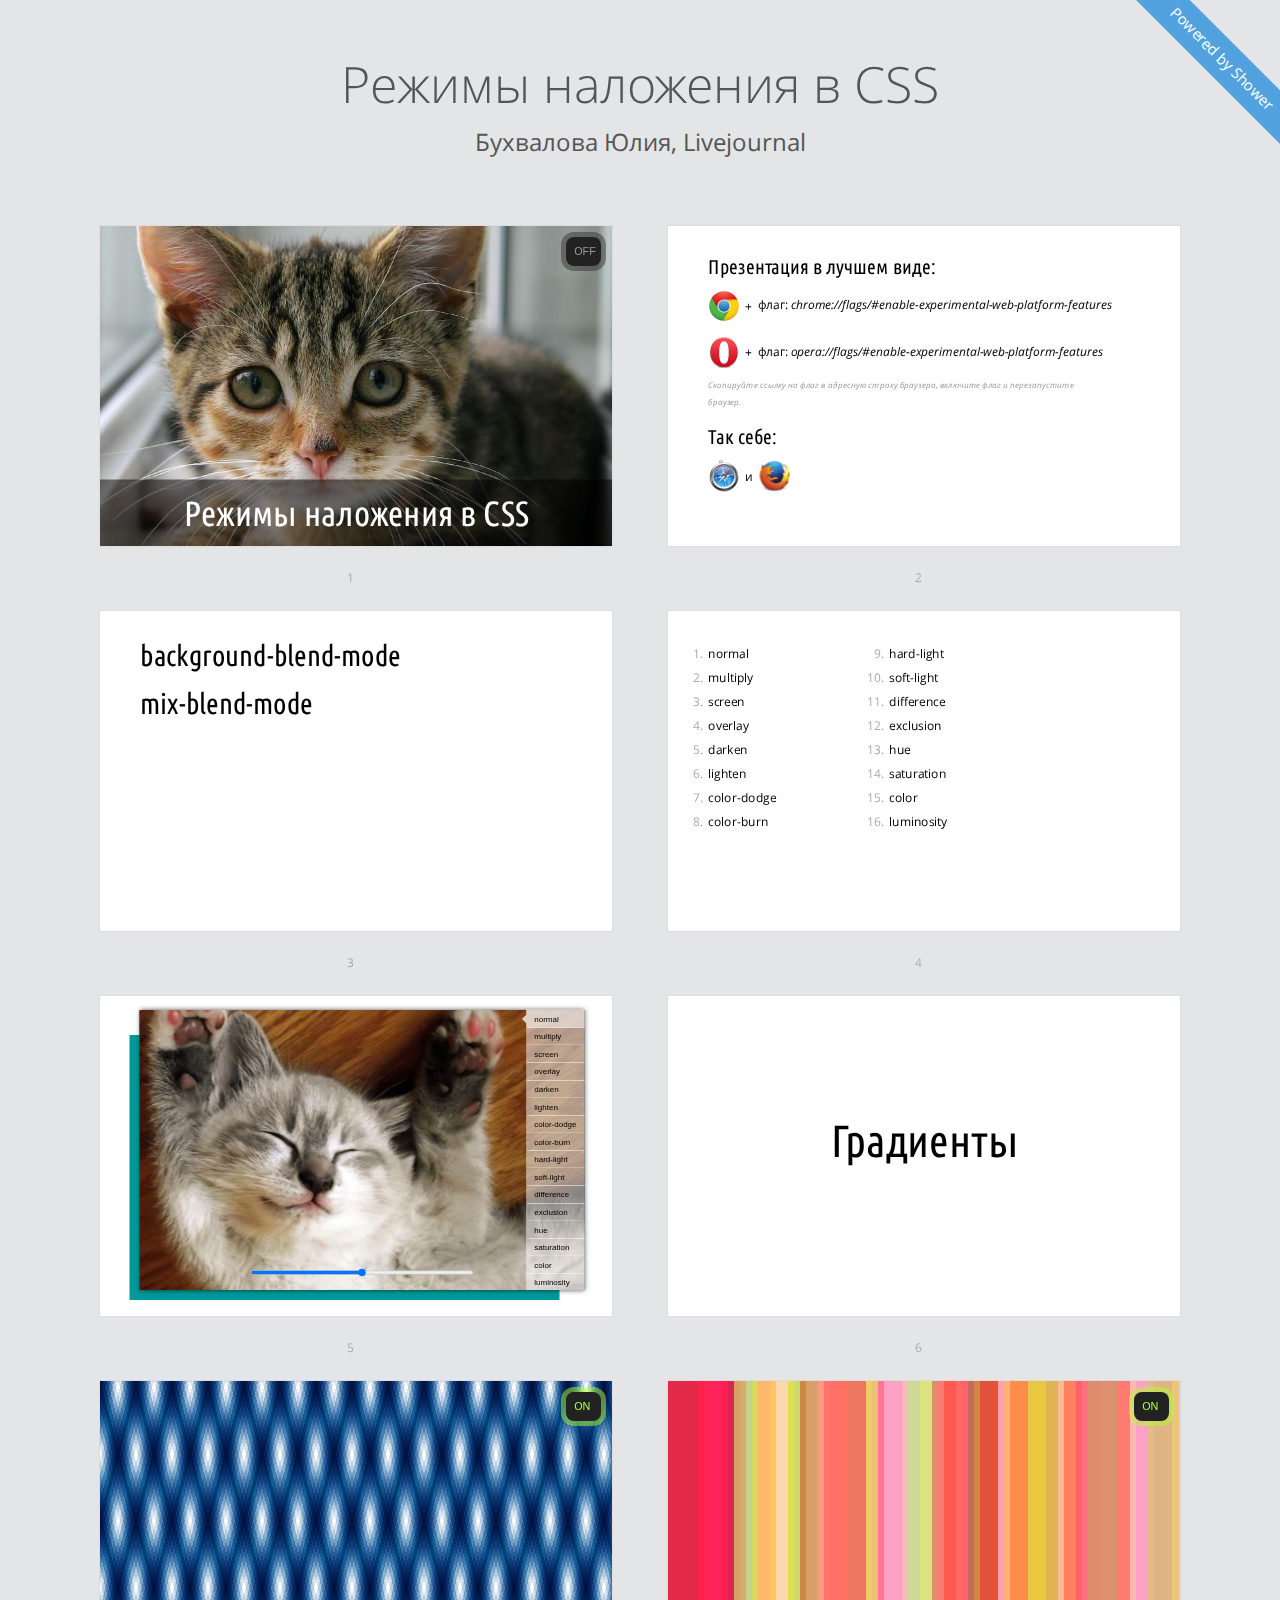
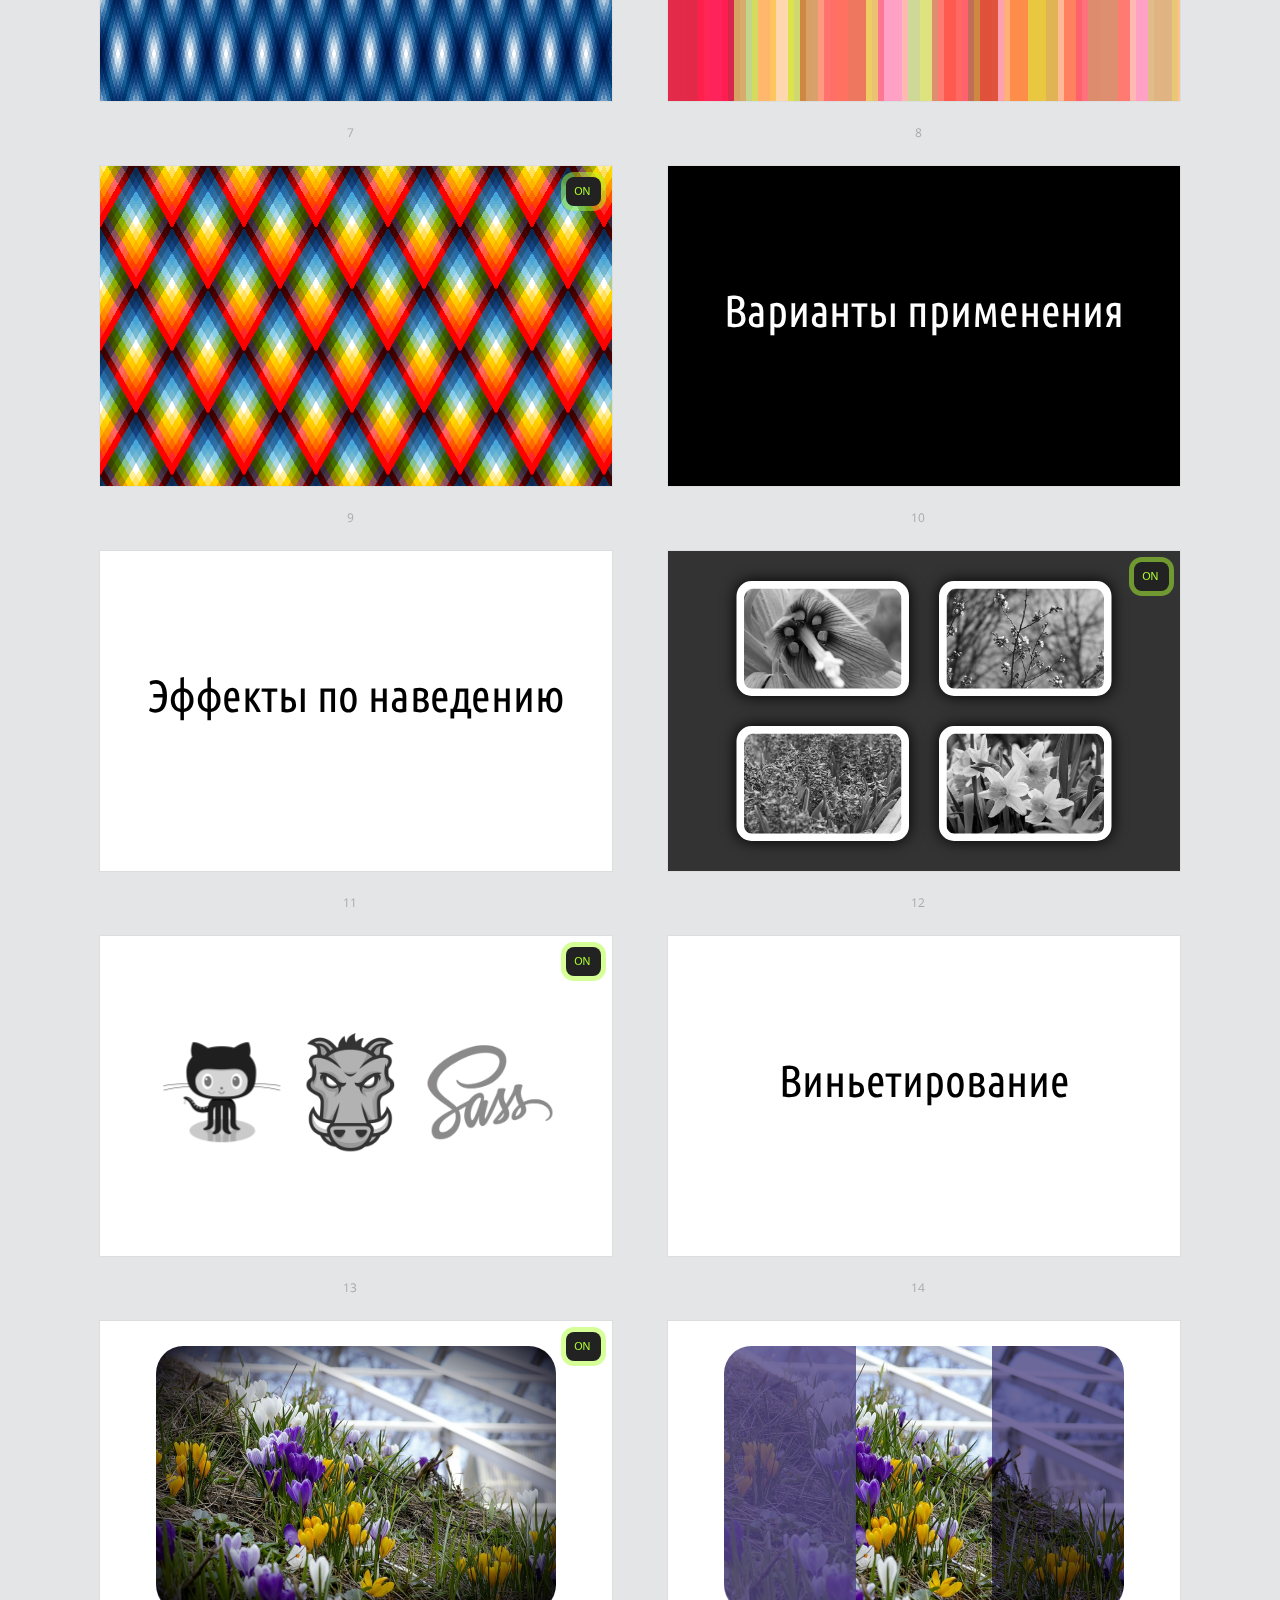
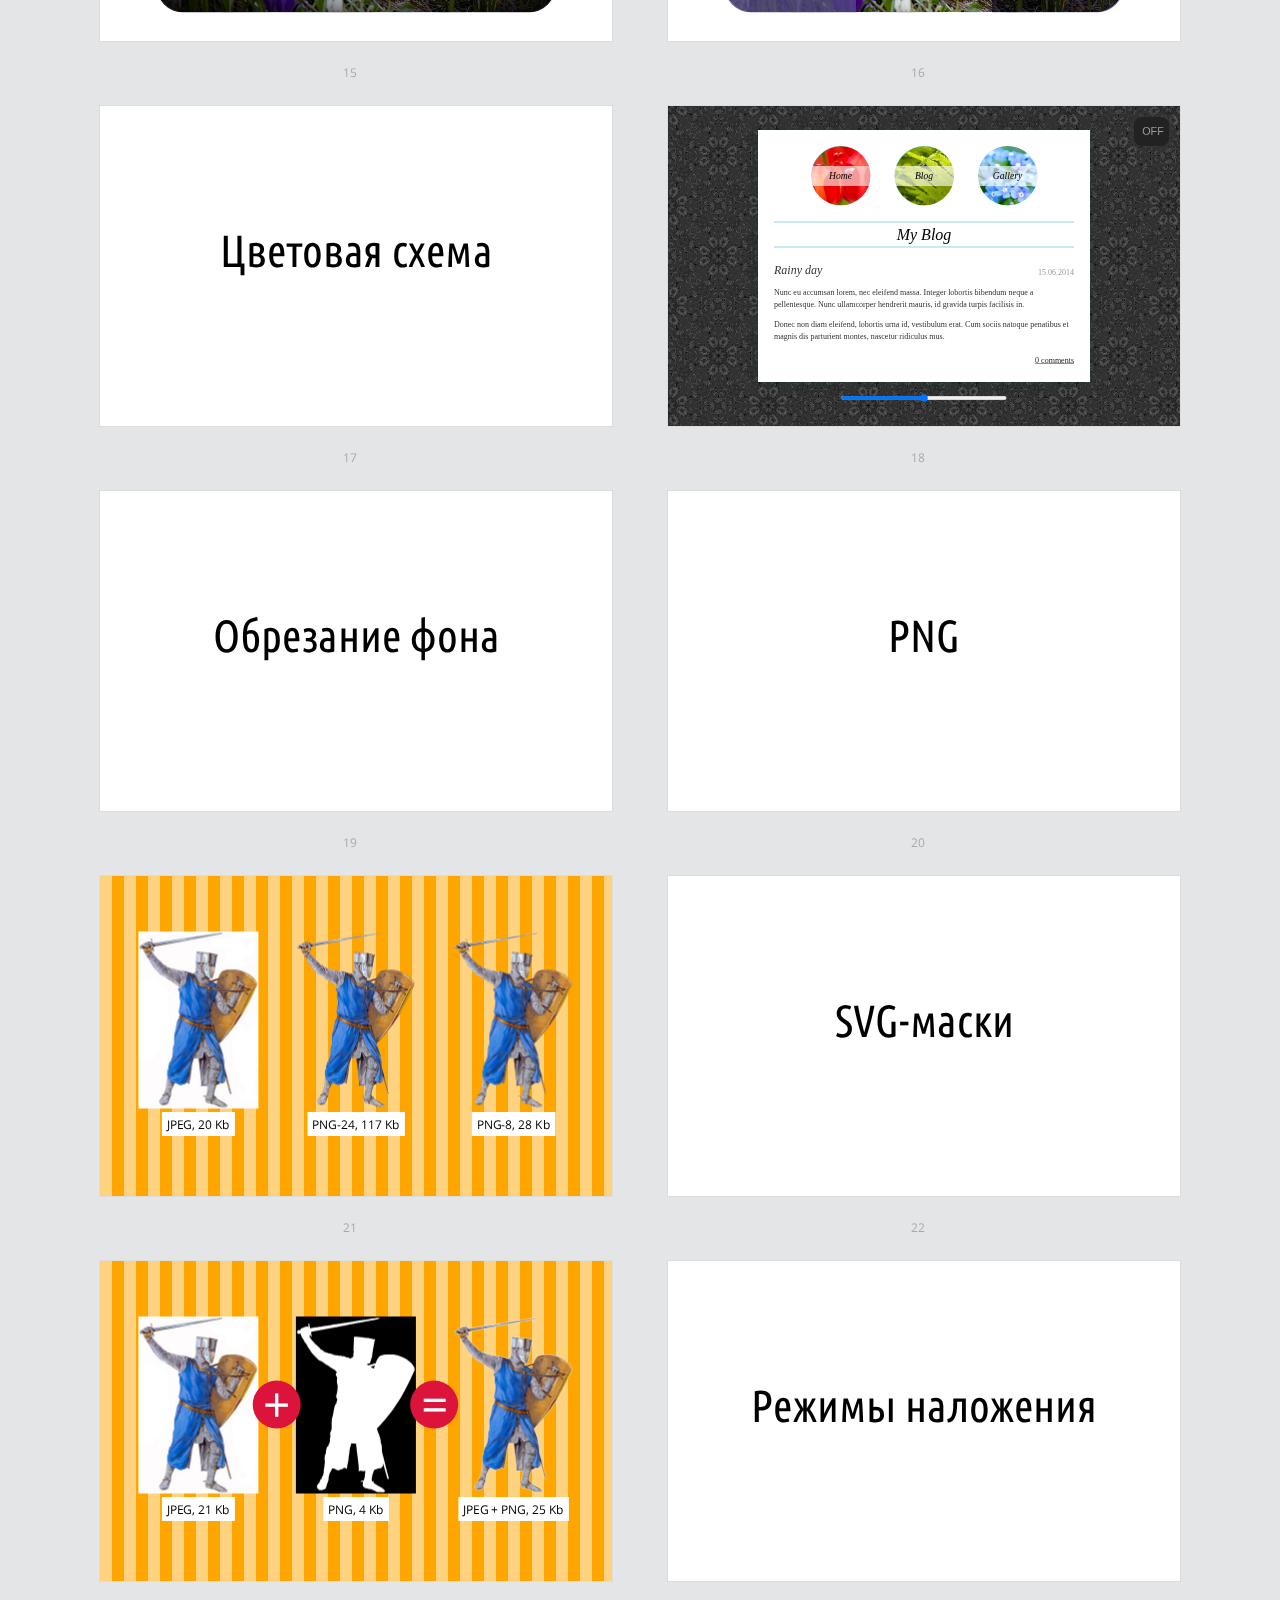
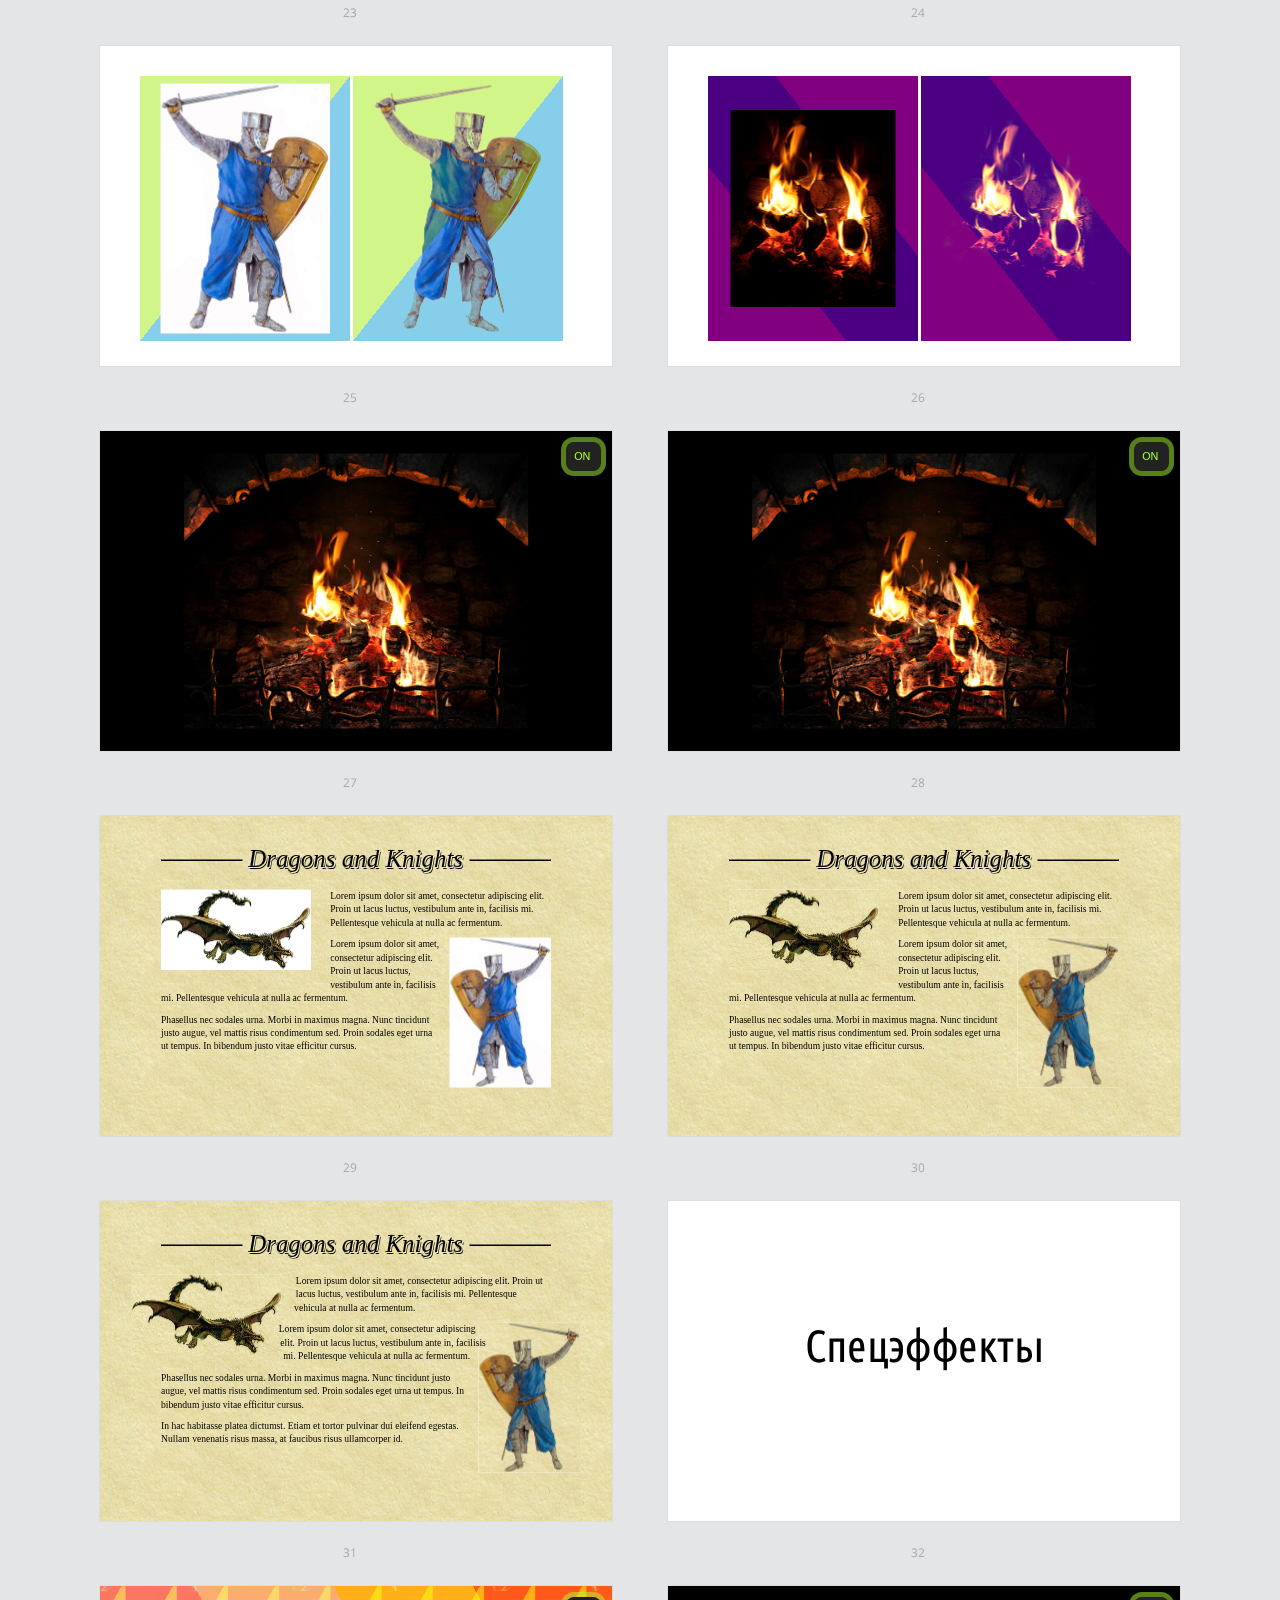
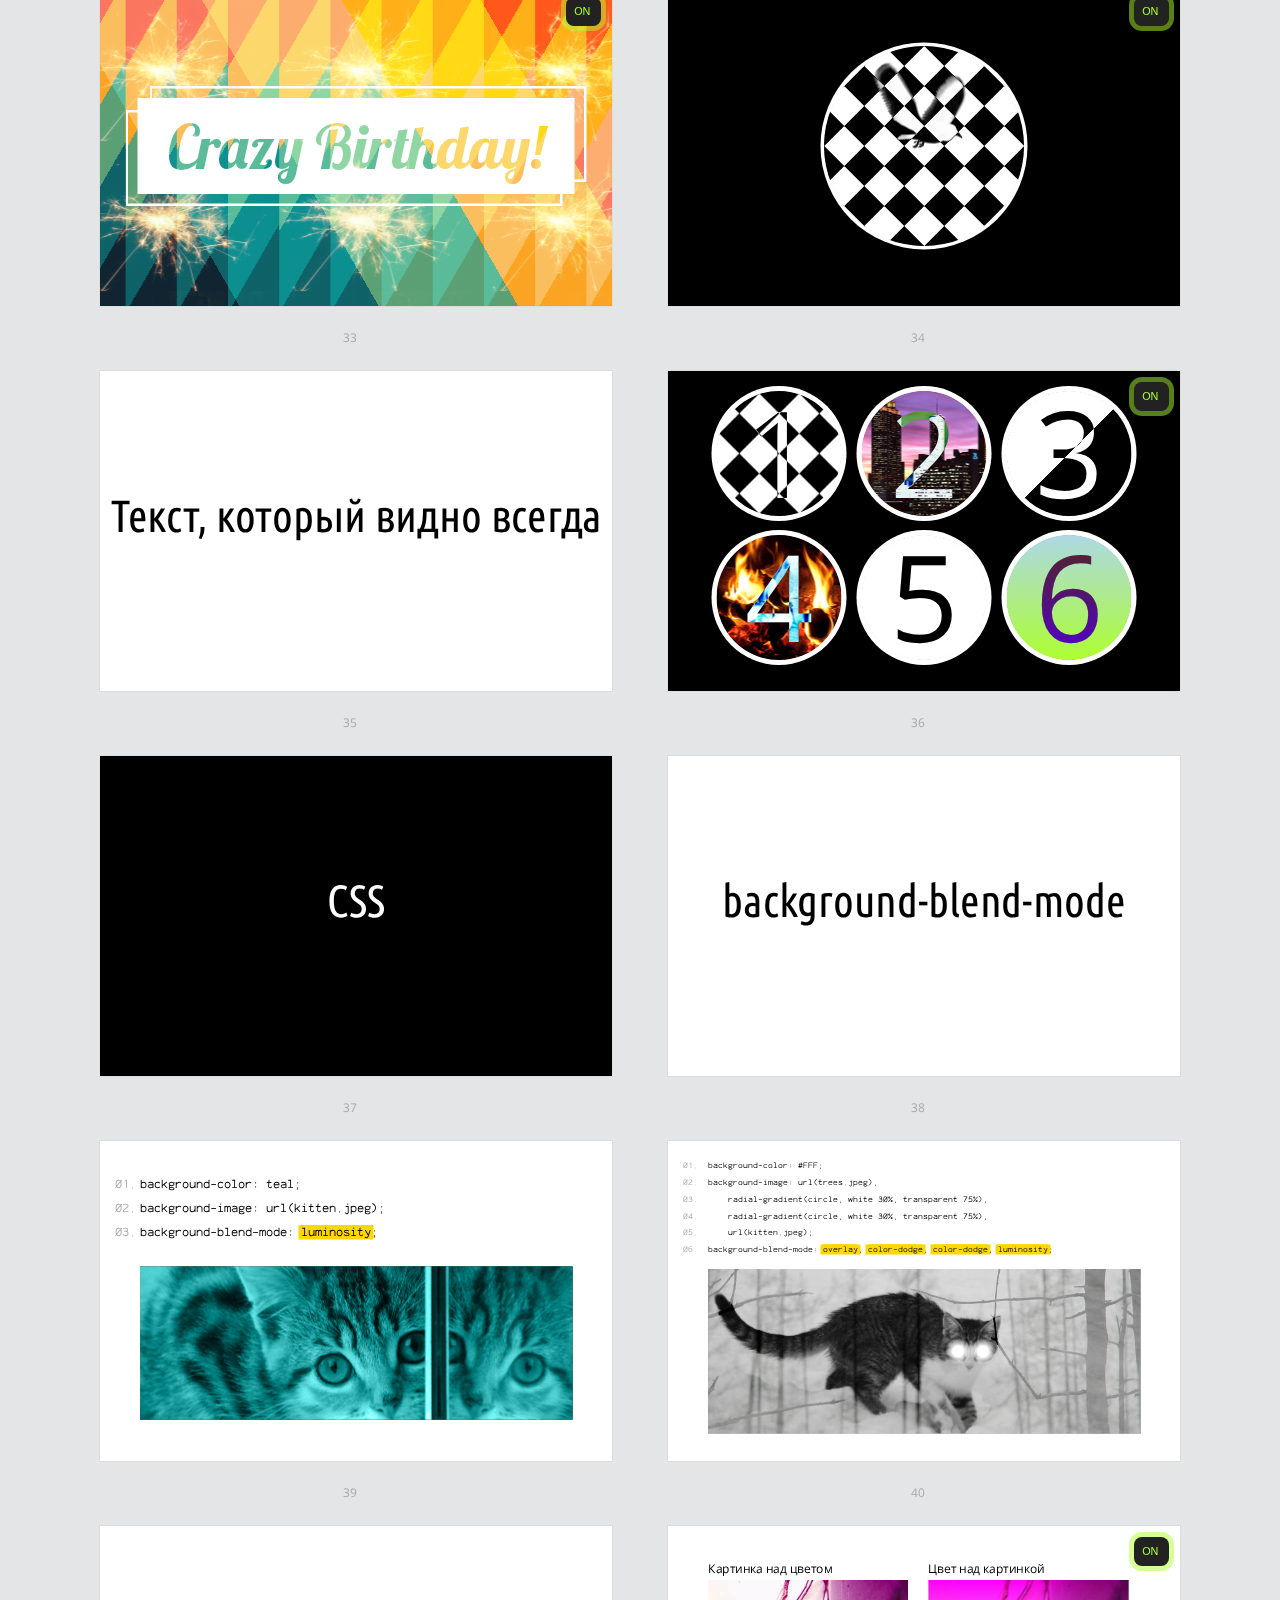
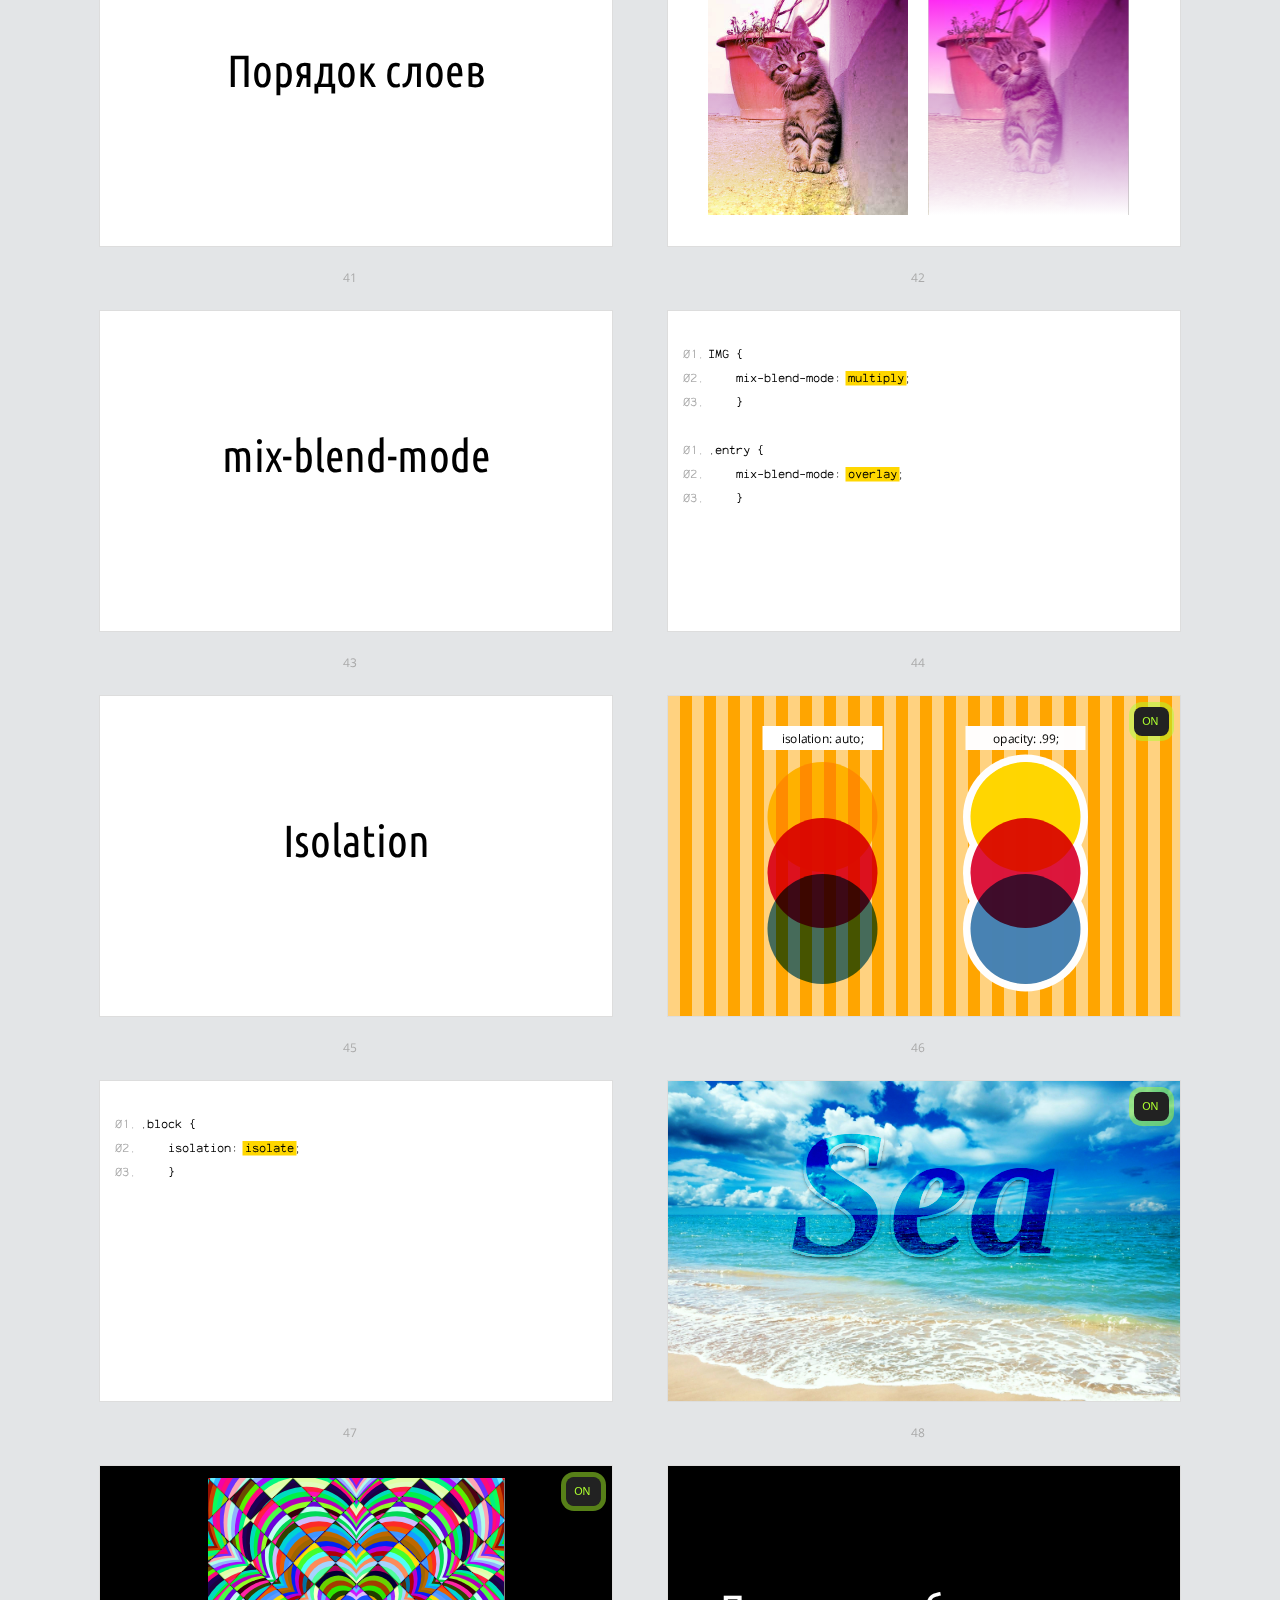
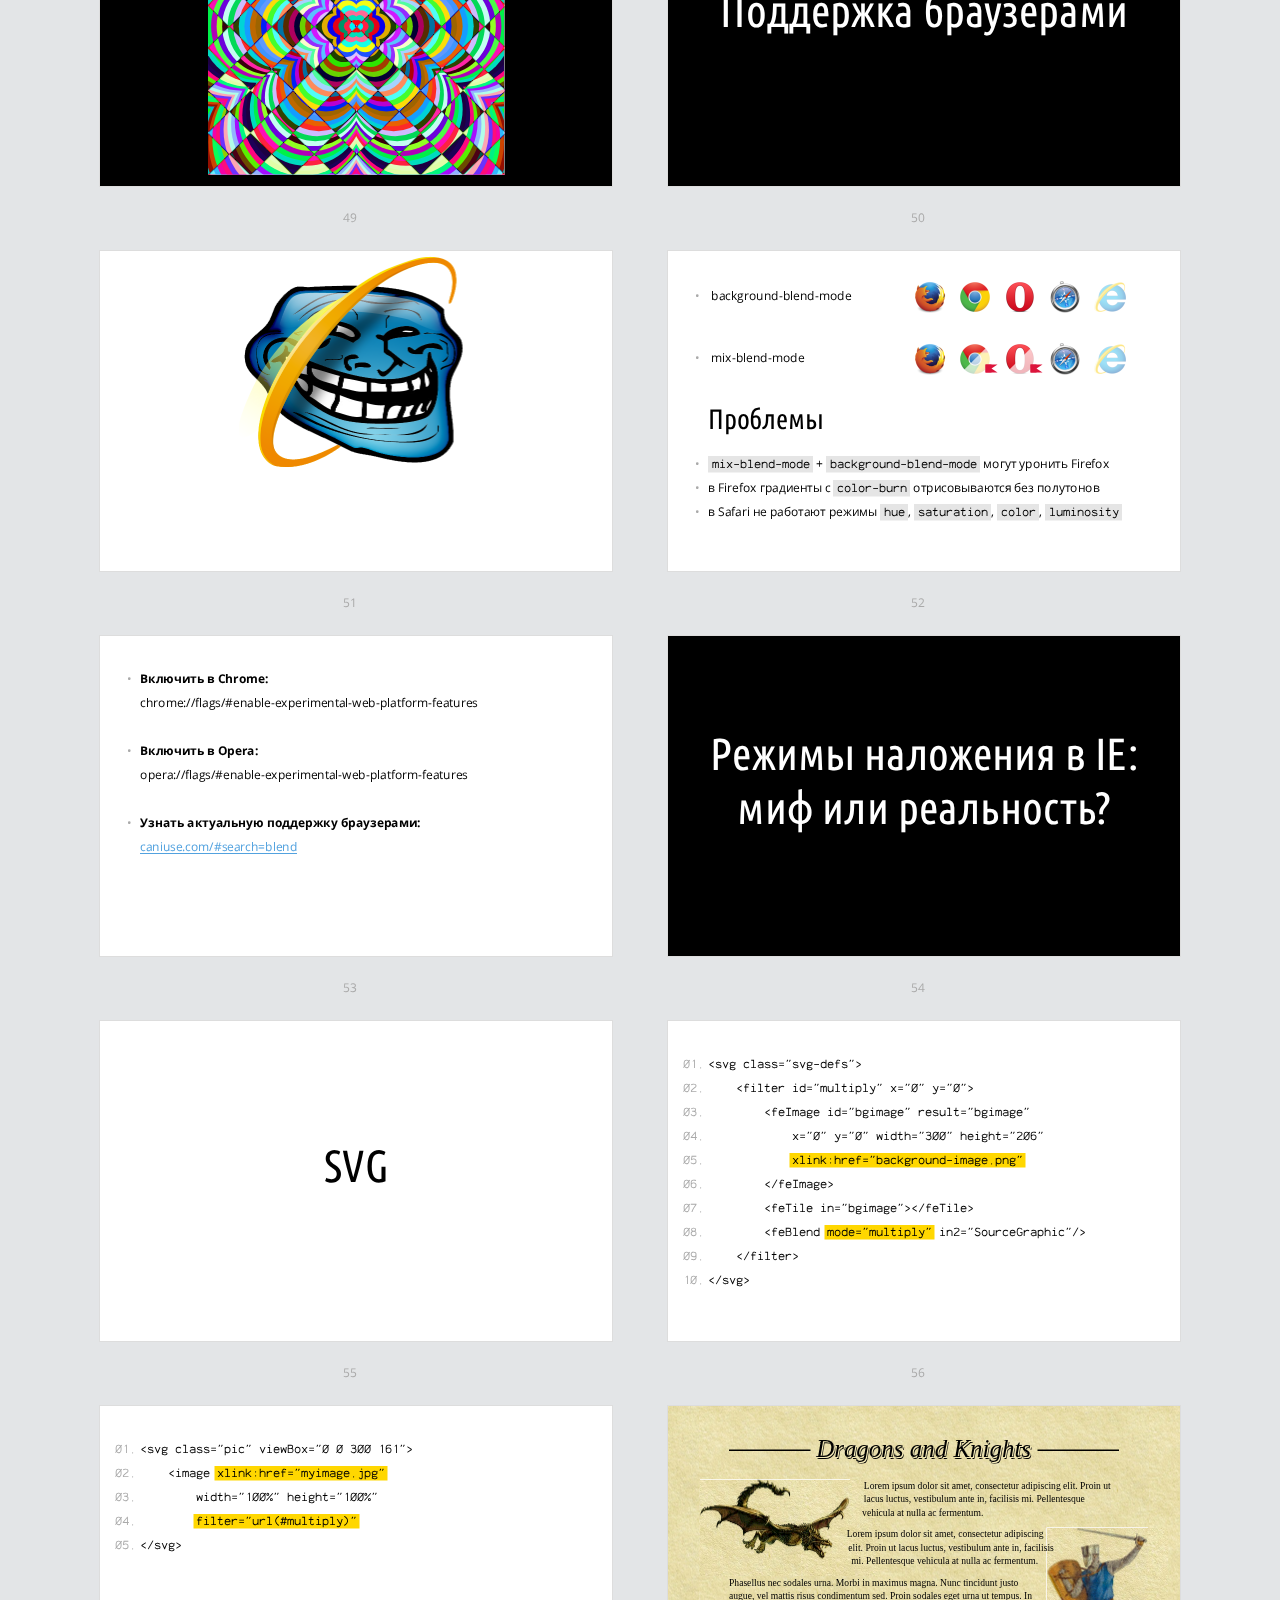
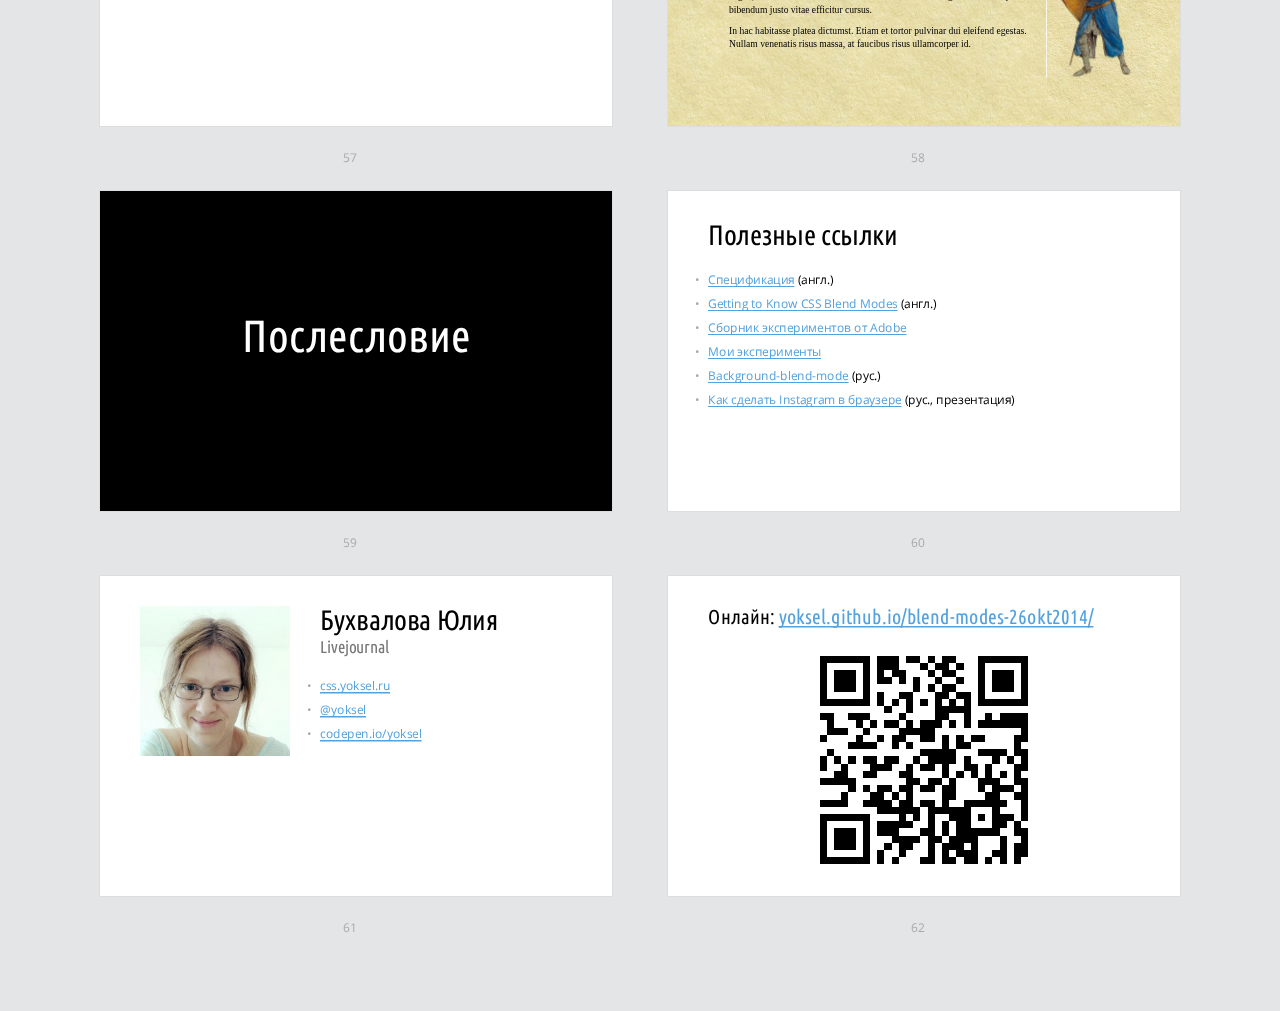
==== commit 978e4de6: "Save changes" ====
--- a/index-src.html
+++ b/index-src.html
@@ -349,7 +349,7 @@
 
     <!-- Slide -->
     <section class="slide"><div>
-        <h2 class="free-fly">Надписи, которые<br> видно всегда</h2>
+        <h2 class="free-fly">Текст, который видно всегда</h2>
     </div></section>
 
     <!-- Slide -->
@@ -435,6 +435,45 @@
 
         <pre class="next"><code>.entry { </code>
         <code>    mix-blend-mode: <mark>overlay</mark>; </code>
+        <code>    }</code></pre>
+
+    </div></section>
+
+    <!-- Slide -->
+    <section class="slide"><div>
+        <h2 class="free-fly">Isolation</h2>
+    </div></section>
+
+    <!-- Slide -->
+    <section class="slide bg--stripes js-togglemode"><div>
+        <div class="demo-isolation">
+            <dl class="list-isolation">
+                <dt class="list-isolation__title">isolation: auto;</dt>
+                <dd class="list-isolation__item"></dd>
+                <dd class="list-isolation__item"></dd>
+                <dd class="list-isolation__item"></dd>
+            </dl>
+            <dl class="list-isolation list-isolation--isolate">
+                <dt class="list-isolation__title">opacity: .99;</dt>
+                <dd class="list-isolation__item"></dd>
+                <dd class="list-isolation__item"></dd>
+                <dd class="list-isolation__item"></dd>
+            </dl>
+        </div>
+
+<!--
+opacity
+filters
+3D transforms (2D transforms must NOT cause isolation)
+blending
+masking
+ -->
+    </div></section>
+
+    <!-- Slide -->
+    <section class="slide"><div>
+        <pre><code>.block { </code>
+        <code>    isolation: <mark>isolate</mark>; </code>
         <code>    }</code></pre>
 
     </div></section>
--- a/assets/css/style.css
+++ b/assets/css/style.css
@@ -1103,6 +1103,7 @@
 }
 .demo-knight-png__weight {
   display: inline-block;
+  margin-top: .3em;
   padding: 0 10px;
   background: #FFF;
 }
@@ -1224,6 +1225,7 @@
 }
 .demo-knight-svg__weight {
   display: inline-block;
+  margin-top: .3em;
   padding: 0 10px;
   background: #FFF;
 }
@@ -1234,7 +1236,7 @@
 }
 
 .demo-dragons {
-  width: 740px;
+  width: 780px;
   margin: 0 auto;
   font-family: Georgia, serif;
 }
@@ -1449,21 +1451,19 @@
   background-image: url(../img/demos/cells-bw.png);
 }
 .demo-numbers__item:nth-child(2) {
-  background-image: url(http://img-fotki.yandex.ru/get/5109/5091629.a2/0_85fc9_9d0b4fcd_XL);
+  background-image: url(../img/demos/city.jpeg);
 }
 .demo-numbers__item:nth-child(3) {
   background-image: -webkit-linear-gradient(135deg, black 50%, white 50%);
   background-image: linear-gradient(-45deg, black 50%, white 50%);
-  /*background-size: 3em 3em;*/
 }
 .demo-numbers__item:nth-child(4) {
-  background-image: url(http://img-fotki.yandex.ru/get/3001/5091629.a2/0_85de8_117f440f_L);
+  background-image: url(../img/demos/fire/fire-small.gif);
 }
 .demo-numbers__item:nth-child(6) {
   background-image: -webkit-gradient(linear, left top, left bottom, from(lightblue), to(greenyellow));
   background-image: -webkit-linear-gradient(lightblue, greenyellow);
   background-image: linear-gradient(lightblue, greenyellow);
-  /*background-size: 3em 3em;*/
 }
 
 .demo-numbers__item SPAN {
@@ -1548,6 +1548,49 @@
   background: linear-gradient(purple, white), url(../../assets/img/demos/kitten-505.jpeg);
 }
 
+.demo-isolation {
+  text-align: center;
+}
+
+.list-isolation {
+  display: inline-block;
+  width: 400px;
+}
+.list-isolation__title {
+  display: inline-block;
+  width: 60%;
+  margin-bottom: 1em;
+  background: #FFF;
+}
+.list-isolation__item {
+  display: inline-block;
+  width: 220px;
+  height: 220px;
+  margin-bottom: -4.5em;
+  border-radius: 50%;
+  -webkit-box-shadow: 0 0 0 15px #FFF;
+  box-shadow: 0 0 0 15px #FFF;
+  mix-blend-mode: multiply;
+}
+.list-isolation__item:before {
+  content: none !important;
+}
+.list-isolation__item:nth-of-type(1) {
+  background: gold;
+}
+.list-isolation__item:nth-of-type(2) {
+  background: crimson;
+}
+.list-isolation__item:nth-of-type(3) {
+  background: steelblue;
+}
+.list-isolation--isolate {
+  opacity: .99;
+  /*isolation: isolate;*/
+  /*isolation: isolate !important;*/
+  /*isolation: isolate;*/
+}
+
 .demo-sea {
   position: absolute;
   top: 0;
@@ -1602,8 +1645,8 @@
   margin: auto;
   background: gold;
   border-radius: 50%;
-  -webkit-box-shadow: 0px 0px 0 0px #003dd6, 0px 0px 0 0px #003dd6, 0px -0px 0 0px #003dd6, 0px -0px 0 0px #003dd6, 0px 0 0 0px #003dd6, 0px 0 0 0px #003dd6, -3.558px 5.93px 0 3.95333px #c175ff, 3.558px 5.93px 0 3.95333px #c175ff, -3.558px -5.93px 0 3.95333px #c175ff, 3.558px -5.93px 0 3.95333px #c175ff, -7.116px 0 0 3.95333px #c175ff, 7.116px 0 0 3.95333px #c175ff, -7.116px 11.86px 0 7.90667px #b2d100, 7.116px 11.86px 0 7.90667px #b2d100, -7.116px -11.86px 0 7.90667px #b2d100, 7.116px -11.86px 0 7.90667px #b2d100, -14.232px 0 0 7.90667px #b2d100, 14.232px 0 0 7.90667px #b2d100, -10.674px 17.79px 0 11.86px #52d7ff, 10.674px 17.79px 0 11.86px #52d7ff, -10.674px -17.79px 0 11.86px #52d7ff, 10.674px -17.79px 0 11.86px #52d7ff, -21.348px 0 0 11.86px #52d7ff, 21.348px 0 0 11.86px #52d7ff, -14.232px 23.72px 0 15.81333px #ff4d67, 14.232px 23.72px 0 15.81333px #ff4d67, -14.232px -23.72px 0 15.81333px #ff4d67, 14.232px -23.72px 0 15.81333px #ff4d67, -28.464px 0 0 15.81333px #ff4d67, 28.464px 0 0 15.81333px #ff4d67, -17.79px 29.65px 0 19.76667px #0018f0, 17.79px 29.65px 0 19.76667px #0018f0, -17.79px -29.65px 0 19.76667px #0018f0, 17.79px -29.65px 0 19.76667px #0018f0, -35.58px 0 0 19.76667px #0018f0, 35.58px 0 0 19.76667px #0018f0, -21.348px 35.58px 0 23.72px #2eff6d, 21.348px 35.58px 0 23.72px #2eff6d, -21.348px -35.58px 0 23.72px #2eff6d, 21.348px -35.58px 0 23.72px #2eff6d, -42.696px 0 0 23.72px #2eff6d, 42.696px 0 0 23.72px #2eff6d, -24.906px 41.51px 0 27.67333px #ab0fff, 24.906px 41.51px 0 27.67333px #ab0fff, -24.906px -41.51px 0 27.67333px #ab0fff, 24.906px -41.51px 0 27.67333px #ab0fff, -49.812px 0 0 27.67333px #ab0fff, 49.812px 0 0 27.67333px #ab0fff, -28.464px 47.44px 0 31.62667px #ff1a75, 28.464px 47.44px 0 31.62667px #ff1a75, -28.464px -47.44px 0 31.62667px #ff1a75, 28.464px -47.44px 0 31.62667px #ff1a75, -56.928px 0 0 31.62667px #ff1a75, 56.928px 0 0 31.62667px #ff1a75, -32.022px 53.37px 0 35.58px #ff1472, 32.022px 53.37px 0 35.58px #ff1472, -32.022px -53.37px 0 35.58px #ff1472, 32.022px -53.37px 0 35.58px #ff1472, -64.044px 0 0 35.58px #ff1472, 64.044px 0 0 35.58px #ff1472, -35.58px 59.3px 0 39.53333px #617bff, 35.58px 59.3px 0 39.53333px #617bff, -35.58px -59.3px 0 39.53333px #617bff, 35.58px -59.3px 0 39.53333px #617bff, -71.16px 0 0 39.53333px #617bff, 71.16px 0 0 39.53333px #617bff, -39.138px 65.23px 0 43.48667px #a3ffe2, 39.138px 65.23px 0 43.48667px #a3ffe2, -39.138px -65.23px 0 43.48667px #a3ffe2, 39.138px -65.23px 0 43.48667px #a3ffe2, -78.276px 0 0 43.48667px #a3ffe2, 78.276px 0 0 43.48667px #a3ffe2, -42.696px 71.16px 0 47.44px #ccd0ff, 42.696px 71.16px 0 47.44px #ccd0ff, -42.696px -71.16px 0 47.44px #ccd0ff, 42.696px -71.16px 0 47.44px #ccd0ff, -85.392px 0 0 47.44px #ccd0ff, 85.392px 0 0 47.44px #ccd0ff, -46.254px 77.09px 0 51.39333px #42ff62, 46.254px 77.09px 0 51.39333px #42ff62, -46.254px -77.09px 0 51.39333px #42ff62, 46.254px -77.09px 0 51.39333px #42ff62, -92.508px 0 0 51.39333px #42ff62, 92.508px 0 0 51.39333px #42ff62, -49.812px 83.02px 0 55.34667px #c7c8ff, 49.812px 83.02px 0 55.34667px #c7c8ff, -49.812px -83.02px 0 55.34667px #c7c8ff, 49.812px -83.02px 0 55.34667px #c7c8ff, -99.624px 0 0 55.34667px #c7c8ff, 99.624px 0 0 55.34667px #c7c8ff, -53.37px 88.95px 0 59.3px #38ffc3, 53.37px 88.95px 0 59.3px #38ffc3, -53.37px -88.95px 0 59.3px #38ffc3, 53.37px -88.95px 0 59.3px #38ffc3, -106.74px 0 0 59.3px #38ffc3, 106.74px 0 0 59.3px #38ffc3, -56.928px 94.88px 0 63.25333px #ccf7ff, 56.928px 94.88px 0 63.25333px #ccf7ff, -56.928px -94.88px 0 63.25333px #ccf7ff, 56.928px -94.88px 0 63.25333px #ccf7ff, -113.856px 0 0 63.25333px #ccf7ff, 113.856px 0 0 63.25333px #ccf7ff, -60.486px 100.81px 0 67.20667px #1f40ff, 60.486px 100.81px 0 67.20667px #1f40ff, -60.486px -100.81px 0 67.20667px #1f40ff, 60.486px -100.81px 0 67.20667px #1f40ff, -120.972px 0 0 67.20667px #1f40ff, 120.972px 0 0 67.20667px #1f40ff, -64.044px 106.74px 0 71.16px #fdc7ff, 64.044px 106.74px 0 71.16px #fdc7ff, -64.044px -106.74px 0 71.16px #fdc7ff, 64.044px -106.74px 0 71.16px #fdc7ff, -128.088px 0 0 71.16px #fdc7ff, 128.088px 0 0 71.16px #fdc7ff, -67.602px 112.67px 0 75.11333px #f09eff, 67.602px 112.67px 0 75.11333px #f09eff, -67.602px -112.67px 0 75.11333px #f09eff, 67.602px -112.67px 0 75.11333px #f09eff, -135.204px 0 0 75.11333px #f09eff, 135.204px 0 0 75.11333px #f09eff, -71.16px 118.6px 0 79.06667px #9000ff, 71.16px 118.6px 0 79.06667px #9000ff, -71.16px -118.6px 0 79.06667px #9000ff, 71.16px -118.6px 0 79.06667px #9000ff, -142.32px 0 0 79.06667px #9000ff, 142.32px 0 0 79.06667px #9000ff, -74.718px 124.53px 0 83.02px #e224ff, 74.718px 124.53px 0 83.02px #e224ff, -74.718px -124.53px 0 83.02px #e224ff, 74.718px -124.53px 0 83.02px #e224ff, -149.436px 0 0 83.02px #e224ff, 149.436px 0 0 83.02px #e224ff, -78.276px 130.46px 0 86.97333px #52a8ff, 78.276px 130.46px 0 86.97333px #52a8ff, -78.276px -130.46px 0 86.97333px #52a8ff, 78.276px -130.46px 0 86.97333px #52a8ff, -156.552px 0 0 86.97333px #52a8ff, 156.552px 0 0 86.97333px #52a8ff, -81.834px 136.39px 0 90.92667px #8f70ff, 81.834px 136.39px 0 90.92667px #8f70ff, -81.834px -136.39px 0 90.92667px #8f70ff, 81.834px -136.39px 0 90.92667px #8f70ff, -163.668px 0 0 90.92667px #8f70ff, 163.668px 0 0 90.92667px #8f70ff, -85.392px 142.32px 0 94.88px #2e3cff, 85.392px 142.32px 0 94.88px #2e3cff, -85.392px -142.32px 0 94.88px #2e3cff, 85.392px -142.32px 0 94.88px #2e3cff, -170.784px 0 0 94.88px #2e3cff, 170.784px 0 0 94.88px #2e3cff, -88.95px 148.25px 0 98.83333px #f9ff85, 88.95px 148.25px 0 98.83333px #f9ff85, -88.95px -148.25px 0 98.83333px #f9ff85, 88.95px -148.25px 0 98.83333px #f9ff85, -177.9px 0 0 98.83333px #f9ff85, 177.9px 0 0 98.83333px #f9ff85, -92.508px 154.18px 0 102.78667px #9ec3ff, 92.508px 154.18px 0 102.78667px #9ec3ff, -92.508px -154.18px 0 102.78667px #9ec3ff, 92.508px -154.18px 0 102.78667px #9ec3ff, -185.016px 0 0 102.78667px #9ec3ff, 185.016px 0 0 102.78667px #9ec3ff, -96.066px 160.11px 0 106.74px #b8ffe4, 96.066px 160.11px 0 106.74px #b8ffe4, -96.066px -160.11px 0 106.74px #b8ffe4, 96.066px -160.11px 0 106.74px #b8ffe4, -192.132px 0 0 106.74px #b8ffe4, 192.132px 0 0 106.74px #b8ffe4, -99.624px 166.04px 0 110.69333px #ff52b7, 99.624px 166.04px 0 110.69333px #ff52b7, -99.624px -166.04px 0 110.69333px #ff52b7, 99.624px -166.04px 0 110.69333px #ff52b7, -199.248px 0 0 110.69333px #ff52b7, 199.248px 0 0 110.69333px #ff52b7, -103.182px 171.97px 0 114.64667px #e4ff8a, 103.182px 171.97px 0 114.64667px #e4ff8a, -103.182px -171.97px 0 114.64667px #e4ff8a, 103.182px -171.97px 0 114.64667px #e4ff8a, -206.364px 0 0 114.64667px #e4ff8a, 206.364px 0 0 114.64667px #e4ff8a, -106.74px 177.9px 0 118.6px #efff0a, 106.74px 177.9px 0 118.6px #efff0a, -106.74px -177.9px 0 118.6px #efff0a, 106.74px -177.9px 0 118.6px #efff0a, -213.48px 0 0 118.6px #efff0a, 213.48px 0 0 118.6px #efff0a, -110.298px 183.83px 0 122.55333px #e69d00, 110.298px 183.83px 0 122.55333px #e69d00, -110.298px -183.83px 0 122.55333px #e69d00, 110.298px -183.83px 0 122.55333px #e69d00, -220.596px 0 0 122.55333px #e69d00, 220.596px 0 0 122.55333px #e69d00, -113.856px 189.76px 0 126.50667px #8f98ff, 113.856px 189.76px 0 126.50667px #8f98ff, -113.856px -189.76px 0 126.50667px #8f98ff, 113.856px -189.76px 0 126.50667px #8f98ff, -227.712px 0 0 126.50667px #8f98ff, 227.712px 0 0 126.50667px #8f98ff, -117.414px 195.69px 0 130.46px #ff2e5b, 117.414px 195.69px 0 130.46px #ff2e5b, -117.414px -195.69px 0 130.46px #ff2e5b, 117.414px -195.69px 0 130.46px #ff2e5b, -234.828px 0 0 130.46px #ff2e5b, 234.828px 0 0 130.46px #ff2e5b, -120.972px 201.62px 0 134.41333px #fffa9e, 120.972px 201.62px 0 134.41333px #fffa9e, -120.972px -201.62px 0 134.41333px #fffa9e, 120.972px -201.62px 0 134.41333px #fffa9e, -241.944px 0 0 134.41333px #fffa9e, 241.944px 0 0 134.41333px #fffa9e, -124.53px 207.55px 0 138.36667px #79ff1a, 124.53px 207.55px 0 138.36667px #79ff1a, -124.53px -207.55px 0 138.36667px #79ff1a, 124.53px -207.55px 0 138.36667px #79ff1a, -249.06px 0 0 138.36667px #79ff1a, 249.06px 0 0 138.36667px #79ff1a, -128.088px 213.48px 0 142.32px #eebdff, 128.088px 213.48px 0 142.32px #eebdff, -128.088px -213.48px 0 142.32px #eebdff, 128.088px -213.48px 0 142.32px #eebdff, -256.176px 0 0 142.32px #eebdff, 256.176px 0 0 142.32px #eebdff, -131.646px 219.41px 0 146.27333px #fa0079, 131.646px 219.41px 0 146.27333px #fa0079, -131.646px -219.41px 0 146.27333px #fa0079, 131.646px -219.41px 0 146.27333px #fa0079, -263.292px 0 0 146.27333px #fa0079, 263.292px 0 0 146.27333px #fa0079, -135.204px 225.34px 0 150.22667px #ffd37a, 135.204px 225.34px 0 150.22667px #ffd37a, -135.204px -225.34px 0 150.22667px #ffd37a, 135.204px -225.34px 0 150.22667px #ffd37a, -270.408px 0 0 150.22667px #ffd37a, 270.408px 0 0 150.22667px #ffd37a, -138.762px 231.27px 0 154.18px #fdffa3, 138.762px 231.27px 0 154.18px #fdffa3, -138.762px -231.27px 0 154.18px #fdffa3, 138.762px -231.27px 0 154.18px #fdffa3, -277.524px 0 0 154.18px #fdffa3, 277.524px 0 0 154.18px #fdffa3, -142.32px 237.2px 0 158.13333px #dbffb3, 142.32px 237.2px 0 158.13333px #dbffb3, -142.32px -237.2px 0 158.13333px #dbffb3, 142.32px -237.2px 0 158.13333px #dbffb3, -284.64px 0 0 158.13333px #dbffb3, 284.64px 0 0 158.13333px #dbffb3, -145.878px 243.13px 0 162.08667px #3df9ff, 145.878px 243.13px 0 162.08667px #3df9ff, -145.878px -243.13px 0 162.08667px #3df9ff, 145.878px -243.13px 0 162.08667px #3df9ff, -291.756px 0 0 162.08667px #3df9ff, 291.756px 0 0 162.08667px #3df9ff, -149.436px 249.06px 0 166.04px #feffa8, 149.436px 249.06px 0 166.04px #feffa8, -149.436px -249.06px 0 166.04px #feffa8, 149.436px -249.06px 0 166.04px #feffa8, -298.872px 0 0 166.04px #feffa8, 298.872px 0 0 166.04px #feffa8, -152.994px 254.99px 0 169.99333px #ff61ad, 152.994px 254.99px 0 169.99333px #ff61ad, -152.994px -254.99px 0 169.99333px #ff61ad, 152.994px -254.99px 0 169.99333px #ff61ad, -305.988px 0 0 169.99333px #ff61ad, 305.988px 0 0 169.99333px #ff61ad, -156.552px 260.92px 0 173.94667px #a575ff, 156.552px 260.92px 0 173.94667px #a575ff, -156.552px -260.92px 0 173.94667px #a575ff, 156.552px -260.92px 0 173.94667px #a575ff, -313.104px 0 0 173.94667px #a575ff, 313.104px 0 0 173.94667px #a575ff, -160.11px 266.85px 0 177.9px #f8c7ff, 160.11px 266.85px 0 177.9px #f8c7ff, -160.11px -266.85px 0 177.9px #f8c7ff, 160.11px -266.85px 0 177.9px #f8c7ff, -320.22px 0 0 177.9px #f8c7ff, 320.22px 0 0 177.9px #f8c7ff, -163.668px 272.78px 0 181.85333px #f3ffa8, 163.668px 272.78px 0 181.85333px #f3ffa8, -163.668px -272.78px 0 181.85333px #f3ffa8, 163.668px -272.78px 0 181.85333px #f3ffa8, -327.336px 0 0 181.85333px #f3ffa8, 327.336px 0 0 181.85333px #f3ffa8, -167.226px 278.71px 0 185.80667px #dfccff, 167.226px 278.71px 0 185.80667px #dfccff, -167.226px -278.71px 0 185.80667px #dfccff, 167.226px -278.71px 0 185.80667px #dfccff, -334.452px 0 0 185.80667px #dfccff, 334.452px 0 0 185.80667px #dfccff, -170.784px 284.64px 0 189.76px #c7ddff, 170.784px 284.64px 0 189.76px #c7ddff, -170.784px -284.64px 0 189.76px #c7ddff, 170.784px -284.64px 0 189.76px #c7ddff, -341.568px 0 0 189.76px #c7ddff, 341.568px 0 0 189.76px #c7ddff, -174.342px 290.57px 0 193.71333px #82ff05, 174.342px 290.57px 0 193.71333px #82ff05, -174.342px -290.57px 0 193.71333px #82ff05, 174.342px -290.57px 0 193.71333px #82ff05, -348.684px 0 0 193.71333px #82ff05, 348.684px 0 0 193.71333px #82ff05;
-  box-shadow: 0px 0px 0 0px #003dd6, 0px 0px 0 0px #003dd6, 0px -0px 0 0px #003dd6, 0px -0px 0 0px #003dd6, 0px 0 0 0px #003dd6, 0px 0 0 0px #003dd6, -3.558px 5.93px 0 3.95333px #c175ff, 3.558px 5.93px 0 3.95333px #c175ff, -3.558px -5.93px 0 3.95333px #c175ff, 3.558px -5.93px 0 3.95333px #c175ff, -7.116px 0 0 3.95333px #c175ff, 7.116px 0 0 3.95333px #c175ff, -7.116px 11.86px 0 7.90667px #b2d100, 7.116px 11.86px 0 7.90667px #b2d100, -7.116px -11.86px 0 7.90667px #b2d100, 7.116px -11.86px 0 7.90667px #b2d100, -14.232px 0 0 7.90667px #b2d100, 14.232px 0 0 7.90667px #b2d100, -10.674px 17.79px 0 11.86px #52d7ff, 10.674px 17.79px 0 11.86px #52d7ff, -10.674px -17.79px 0 11.86px #52d7ff, 10.674px -17.79px 0 11.86px #52d7ff, -21.348px 0 0 11.86px #52d7ff, 21.348px 0 0 11.86px #52d7ff, -14.232px 23.72px 0 15.81333px #ff4d67, 14.232px 23.72px 0 15.81333px #ff4d67, -14.232px -23.72px 0 15.81333px #ff4d67, 14.232px -23.72px 0 15.81333px #ff4d67, -28.464px 0 0 15.81333px #ff4d67, 28.464px 0 0 15.81333px #ff4d67, -17.79px 29.65px 0 19.76667px #0018f0, 17.79px 29.65px 0 19.76667px #0018f0, -17.79px -29.65px 0 19.76667px #0018f0, 17.79px -29.65px 0 19.76667px #0018f0, -35.58px 0 0 19.76667px #0018f0, 35.58px 0 0 19.76667px #0018f0, -21.348px 35.58px 0 23.72px #2eff6d, 21.348px 35.58px 0 23.72px #2eff6d, -21.348px -35.58px 0 23.72px #2eff6d, 21.348px -35.58px 0 23.72px #2eff6d, -42.696px 0 0 23.72px #2eff6d, 42.696px 0 0 23.72px #2eff6d, -24.906px 41.51px 0 27.67333px #ab0fff, 24.906px 41.51px 0 27.67333px #ab0fff, -24.906px -41.51px 0 27.67333px #ab0fff, 24.906px -41.51px 0 27.67333px #ab0fff, -49.812px 0 0 27.67333px #ab0fff, 49.812px 0 0 27.67333px #ab0fff, -28.464px 47.44px 0 31.62667px #ff1a75, 28.464px 47.44px 0 31.62667px #ff1a75, -28.464px -47.44px 0 31.62667px #ff1a75, 28.464px -47.44px 0 31.62667px #ff1a75, -56.928px 0 0 31.62667px #ff1a75, 56.928px 0 0 31.62667px #ff1a75, -32.022px 53.37px 0 35.58px #ff1472, 32.022px 53.37px 0 35.58px #ff1472, -32.022px -53.37px 0 35.58px #ff1472, 32.022px -53.37px 0 35.58px #ff1472, -64.044px 0 0 35.58px #ff1472, 64.044px 0 0 35.58px #ff1472, -35.58px 59.3px 0 39.53333px #617bff, 35.58px 59.3px 0 39.53333px #617bff, -35.58px -59.3px 0 39.53333px #617bff, 35.58px -59.3px 0 39.53333px #617bff, -71.16px 0 0 39.53333px #617bff, 71.16px 0 0 39.53333px #617bff, -39.138px 65.23px 0 43.48667px #a3ffe2, 39.138px 65.23px 0 43.48667px #a3ffe2, -39.138px -65.23px 0 43.48667px #a3ffe2, 39.138px -65.23px 0 43.48667px #a3ffe2, -78.276px 0 0 43.48667px #a3ffe2, 78.276px 0 0 43.48667px #a3ffe2, -42.696px 71.16px 0 47.44px #ccd0ff, 42.696px 71.16px 0 47.44px #ccd0ff, -42.696px -71.16px 0 47.44px #ccd0ff, 42.696px -71.16px 0 47.44px #ccd0ff, -85.392px 0 0 47.44px #ccd0ff, 85.392px 0 0 47.44px #ccd0ff, -46.254px 77.09px 0 51.39333px #42ff62, 46.254px 77.09px 0 51.39333px #42ff62, -46.254px -77.09px 0 51.39333px #42ff62, 46.254px -77.09px 0 51.39333px #42ff62, -92.508px 0 0 51.39333px #42ff62, 92.508px 0 0 51.39333px #42ff62, -49.812px 83.02px 0 55.34667px #c7c8ff, 49.812px 83.02px 0 55.34667px #c7c8ff, -49.812px -83.02px 0 55.34667px #c7c8ff, 49.812px -83.02px 0 55.34667px #c7c8ff, -99.624px 0 0 55.34667px #c7c8ff, 99.624px 0 0 55.34667px #c7c8ff, -53.37px 88.95px 0 59.3px #38ffc3, 53.37px 88.95px 0 59.3px #38ffc3, -53.37px -88.95px 0 59.3px #38ffc3, 53.37px -88.95px 0 59.3px #38ffc3, -106.74px 0 0 59.3px #38ffc3, 106.74px 0 0 59.3px #38ffc3, -56.928px 94.88px 0 63.25333px #ccf7ff, 56.928px 94.88px 0 63.25333px #ccf7ff, -56.928px -94.88px 0 63.25333px #ccf7ff, 56.928px -94.88px 0 63.25333px #ccf7ff, -113.856px 0 0 63.25333px #ccf7ff, 113.856px 0 0 63.25333px #ccf7ff, -60.486px 100.81px 0 67.20667px #1f40ff, 60.486px 100.81px 0 67.20667px #1f40ff, -60.486px -100.81px 0 67.20667px #1f40ff, 60.486px -100.81px 0 67.20667px #1f40ff, -120.972px 0 0 67.20667px #1f40ff, 120.972px 0 0 67.20667px #1f40ff, -64.044px 106.74px 0 71.16px #fdc7ff, 64.044px 106.74px 0 71.16px #fdc7ff, -64.044px -106.74px 0 71.16px #fdc7ff, 64.044px -106.74px 0 71.16px #fdc7ff, -128.088px 0 0 71.16px #fdc7ff, 128.088px 0 0 71.16px #fdc7ff, -67.602px 112.67px 0 75.11333px #f09eff, 67.602px 112.67px 0 75.11333px #f09eff, -67.602px -112.67px 0 75.11333px #f09eff, 67.602px -112.67px 0 75.11333px #f09eff, -135.204px 0 0 75.11333px #f09eff, 135.204px 0 0 75.11333px #f09eff, -71.16px 118.6px 0 79.06667px #9000ff, 71.16px 118.6px 0 79.06667px #9000ff, -71.16px -118.6px 0 79.06667px #9000ff, 71.16px -118.6px 0 79.06667px #9000ff, -142.32px 0 0 79.06667px #9000ff, 142.32px 0 0 79.06667px #9000ff, -74.718px 124.53px 0 83.02px #e224ff, 74.718px 124.53px 0 83.02px #e224ff, -74.718px -124.53px 0 83.02px #e224ff, 74.718px -124.53px 0 83.02px #e224ff, -149.436px 0 0 83.02px #e224ff, 149.436px 0 0 83.02px #e224ff, -78.276px 130.46px 0 86.97333px #52a8ff, 78.276px 130.46px 0 86.97333px #52a8ff, -78.276px -130.46px 0 86.97333px #52a8ff, 78.276px -130.46px 0 86.97333px #52a8ff, -156.552px 0 0 86.97333px #52a8ff, 156.552px 0 0 86.97333px #52a8ff, -81.834px 136.39px 0 90.92667px #8f70ff, 81.834px 136.39px 0 90.92667px #8f70ff, -81.834px -136.39px 0 90.92667px #8f70ff, 81.834px -136.39px 0 90.92667px #8f70ff, -163.668px 0 0 90.92667px #8f70ff, 163.668px 0 0 90.92667px #8f70ff, -85.392px 142.32px 0 94.88px #2e3cff, 85.392px 142.32px 0 94.88px #2e3cff, -85.392px -142.32px 0 94.88px #2e3cff, 85.392px -142.32px 0 94.88px #2e3cff, -170.784px 0 0 94.88px #2e3cff, 170.784px 0 0 94.88px #2e3cff, -88.95px 148.25px 0 98.83333px #f9ff85, 88.95px 148.25px 0 98.83333px #f9ff85, -88.95px -148.25px 0 98.83333px #f9ff85, 88.95px -148.25px 0 98.83333px #f9ff85, -177.9px 0 0 98.83333px #f9ff85, 177.9px 0 0 98.83333px #f9ff85, -92.508px 154.18px 0 102.78667px #9ec3ff, 92.508px 154.18px 0 102.78667px #9ec3ff, -92.508px -154.18px 0 102.78667px #9ec3ff, 92.508px -154.18px 0 102.78667px #9ec3ff, -185.016px 0 0 102.78667px #9ec3ff, 185.016px 0 0 102.78667px #9ec3ff, -96.066px 160.11px 0 106.74px #b8ffe4, 96.066px 160.11px 0 106.74px #b8ffe4, -96.066px -160.11px 0 106.74px #b8ffe4, 96.066px -160.11px 0 106.74px #b8ffe4, -192.132px 0 0 106.74px #b8ffe4, 192.132px 0 0 106.74px #b8ffe4, -99.624px 166.04px 0 110.69333px #ff52b7, 99.624px 166.04px 0 110.69333px #ff52b7, -99.624px -166.04px 0 110.69333px #ff52b7, 99.624px -166.04px 0 110.69333px #ff52b7, -199.248px 0 0 110.69333px #ff52b7, 199.248px 0 0 110.69333px #ff52b7, -103.182px 171.97px 0 114.64667px #e4ff8a, 103.182px 171.97px 0 114.64667px #e4ff8a, -103.182px -171.97px 0 114.64667px #e4ff8a, 103.182px -171.97px 0 114.64667px #e4ff8a, -206.364px 0 0 114.64667px #e4ff8a, 206.364px 0 0 114.64667px #e4ff8a, -106.74px 177.9px 0 118.6px #efff0a, 106.74px 177.9px 0 118.6px #efff0a, -106.74px -177.9px 0 118.6px #efff0a, 106.74px -177.9px 0 118.6px #efff0a, -213.48px 0 0 118.6px #efff0a, 213.48px 0 0 118.6px #efff0a, -110.298px 183.83px 0 122.55333px #e69d00, 110.298px 183.83px 0 122.55333px #e69d00, -110.298px -183.83px 0 122.55333px #e69d00, 110.298px -183.83px 0 122.55333px #e69d00, -220.596px 0 0 122.55333px #e69d00, 220.596px 0 0 122.55333px #e69d00, -113.856px 189.76px 0 126.50667px #8f98ff, 113.856px 189.76px 0 126.50667px #8f98ff, -113.856px -189.76px 0 126.50667px #8f98ff, 113.856px -189.76px 0 126.50667px #8f98ff, -227.712px 0 0 126.50667px #8f98ff, 227.712px 0 0 126.50667px #8f98ff, -117.414px 195.69px 0 130.46px #ff2e5b, 117.414px 195.69px 0 130.46px #ff2e5b, -117.414px -195.69px 0 130.46px #ff2e5b, 117.414px -195.69px 0 130.46px #ff2e5b, -234.828px 0 0 130.46px #ff2e5b, 234.828px 0 0 130.46px #ff2e5b, -120.972px 201.62px 0 134.41333px #fffa9e, 120.972px 201.62px 0 134.41333px #fffa9e, -120.972px -201.62px 0 134.41333px #fffa9e, 120.972px -201.62px 0 134.41333px #fffa9e, -241.944px 0 0 134.41333px #fffa9e, 241.944px 0 0 134.41333px #fffa9e, -124.53px 207.55px 0 138.36667px #79ff1a, 124.53px 207.55px 0 138.36667px #79ff1a, -124.53px -207.55px 0 138.36667px #79ff1a, 124.53px -207.55px 0 138.36667px #79ff1a, -249.06px 0 0 138.36667px #79ff1a, 249.06px 0 0 138.36667px #79ff1a, -128.088px 213.48px 0 142.32px #eebdff, 128.088px 213.48px 0 142.32px #eebdff, -128.088px -213.48px 0 142.32px #eebdff, 128.088px -213.48px 0 142.32px #eebdff, -256.176px 0 0 142.32px #eebdff, 256.176px 0 0 142.32px #eebdff, -131.646px 219.41px 0 146.27333px #fa0079, 131.646px 219.41px 0 146.27333px #fa0079, -131.646px -219.41px 0 146.27333px #fa0079, 131.646px -219.41px 0 146.27333px #fa0079, -263.292px 0 0 146.27333px #fa0079, 263.292px 0 0 146.27333px #fa0079, -135.204px 225.34px 0 150.22667px #ffd37a, 135.204px 225.34px 0 150.22667px #ffd37a, -135.204px -225.34px 0 150.22667px #ffd37a, 135.204px -225.34px 0 150.22667px #ffd37a, -270.408px 0 0 150.22667px #ffd37a, 270.408px 0 0 150.22667px #ffd37a, -138.762px 231.27px 0 154.18px #fdffa3, 138.762px 231.27px 0 154.18px #fdffa3, -138.762px -231.27px 0 154.18px #fdffa3, 138.762px -231.27px 0 154.18px #fdffa3, -277.524px 0 0 154.18px #fdffa3, 277.524px 0 0 154.18px #fdffa3, -142.32px 237.2px 0 158.13333px #dbffb3, 142.32px 237.2px 0 158.13333px #dbffb3, -142.32px -237.2px 0 158.13333px #dbffb3, 142.32px -237.2px 0 158.13333px #dbffb3, -284.64px 0 0 158.13333px #dbffb3, 284.64px 0 0 158.13333px #dbffb3, -145.878px 243.13px 0 162.08667px #3df9ff, 145.878px 243.13px 0 162.08667px #3df9ff, -145.878px -243.13px 0 162.08667px #3df9ff, 145.878px -243.13px 0 162.08667px #3df9ff, -291.756px 0 0 162.08667px #3df9ff, 291.756px 0 0 162.08667px #3df9ff, -149.436px 249.06px 0 166.04px #feffa8, 149.436px 249.06px 0 166.04px #feffa8, -149.436px -249.06px 0 166.04px #feffa8, 149.436px -249.06px 0 166.04px #feffa8, -298.872px 0 0 166.04px #feffa8, 298.872px 0 0 166.04px #feffa8, -152.994px 254.99px 0 169.99333px #ff61ad, 152.994px 254.99px 0 169.99333px #ff61ad, -152.994px -254.99px 0 169.99333px #ff61ad, 152.994px -254.99px 0 169.99333px #ff61ad, -305.988px 0 0 169.99333px #ff61ad, 305.988px 0 0 169.99333px #ff61ad, -156.552px 260.92px 0 173.94667px #a575ff, 156.552px 260.92px 0 173.94667px #a575ff, -156.552px -260.92px 0 173.94667px #a575ff, 156.552px -260.92px 0 173.94667px #a575ff, -313.104px 0 0 173.94667px #a575ff, 313.104px 0 0 173.94667px #a575ff, -160.11px 266.85px 0 177.9px #f8c7ff, 160.11px 266.85px 0 177.9px #f8c7ff, -160.11px -266.85px 0 177.9px #f8c7ff, 160.11px -266.85px 0 177.9px #f8c7ff, -320.22px 0 0 177.9px #f8c7ff, 320.22px 0 0 177.9px #f8c7ff, -163.668px 272.78px 0 181.85333px #f3ffa8, 163.668px 272.78px 0 181.85333px #f3ffa8, -163.668px -272.78px 0 181.85333px #f3ffa8, 163.668px -272.78px 0 181.85333px #f3ffa8, -327.336px 0 0 181.85333px #f3ffa8, 327.336px 0 0 181.85333px #f3ffa8, -167.226px 278.71px 0 185.80667px #dfccff, 167.226px 278.71px 0 185.80667px #dfccff, -167.226px -278.71px 0 185.80667px #dfccff, 167.226px -278.71px 0 185.80667px #dfccff, -334.452px 0 0 185.80667px #dfccff, 334.452px 0 0 185.80667px #dfccff, -170.784px 284.64px 0 189.76px #c7ddff, 170.784px 284.64px 0 189.76px #c7ddff, -170.784px -284.64px 0 189.76px #c7ddff, 170.784px -284.64px 0 189.76px #c7ddff, -341.568px 0 0 189.76px #c7ddff, 341.568px 0 0 189.76px #c7ddff, -174.342px 290.57px 0 193.71333px #82ff05, 174.342px 290.57px 0 193.71333px #82ff05, -174.342px -290.57px 0 193.71333px #82ff05, 174.342px -290.57px 0 193.71333px #82ff05, -348.684px 0 0 193.71333px #82ff05, 348.684px 0 0 193.71333px #82ff05;
+  -webkit-box-shadow: 0px 0px 0 0px #fbff1f, 0px 0px 0 0px #fbff1f, 0px -0px 0 0px #fbff1f, 0px -0px 0 0px #fbff1f, 0px 0 0 0px #fbff1f, 0px 0 0 0px #fbff1f, -3.558px 5.93px 0 3.95333px #ff0a0a, 3.558px 5.93px 0 3.95333px #ff0a0a, -3.558px -5.93px 0 3.95333px #ff0a0a, 3.558px -5.93px 0 3.95333px #ff0a0a, -7.116px 0 0 3.95333px #ff0a0a, 7.116px 0 0 3.95333px #ff0a0a, -7.116px 11.86px 0 7.90667px #00e0bb, 7.116px 11.86px 0 7.90667px #00e0bb, -7.116px -11.86px 0 7.90667px #00e0bb, 7.116px -11.86px 0 7.90667px #00e0bb, -14.232px 0 0 7.90667px #00e0bb, 14.232px 0 0 7.90667px #00e0bb, -10.674px 17.79px 0 11.86px #ff6b97, 10.674px 17.79px 0 11.86px #ff6b97, -10.674px -17.79px 0 11.86px #ff6b97, 10.674px -17.79px 0 11.86px #ff6b97, -21.348px 0 0 11.86px #ff6b97, 21.348px 0 0 11.86px #ff6b97, -14.232px 23.72px 0 15.81333px #1affe8, 14.232px 23.72px 0 15.81333px #1affe8, -14.232px -23.72px 0 15.81333px #1affe8, 14.232px -23.72px 0 15.81333px #1affe8, -28.464px 0 0 15.81333px #1affe8, 28.464px 0 0 15.81333px #1affe8, -17.79px 29.65px 0 19.76667px #f7ff14, 17.79px 29.65px 0 19.76667px #f7ff14, -17.79px -29.65px 0 19.76667px #f7ff14, 17.79px -29.65px 0 19.76667px #f7ff14, -35.58px 0 0 19.76667px #f7ff14, 35.58px 0 0 19.76667px #f7ff14, -21.348px 35.58px 0 23.72px #1f53ff, 21.348px 35.58px 0 23.72px #1f53ff, -21.348px -35.58px 0 23.72px #1f53ff, 21.348px -35.58px 0 23.72px #1f53ff, -42.696px 0 0 23.72px #1f53ff, 42.696px 0 0 23.72px #1f53ff, -24.906px 41.51px 0 27.67333px #dfc2ff, 24.906px 41.51px 0 27.67333px #dfc2ff, -24.906px -41.51px 0 27.67333px #dfc2ff, 24.906px -41.51px 0 27.67333px #dfc2ff, -49.812px 0 0 27.67333px #dfc2ff, 49.812px 0 0 27.67333px #dfc2ff, -28.464px 47.44px 0 31.62667px #d11aff, 28.464px 47.44px 0 31.62667px #d11aff, -28.464px -47.44px 0 31.62667px #d11aff, 28.464px -47.44px 0 31.62667px #d11aff, -56.928px 0 0 31.62667px #d11aff, 56.928px 0 0 31.62667px #d11aff, -32.022px 53.37px 0 35.58px #5cc3ff, 32.022px 53.37px 0 35.58px #5cc3ff, -32.022px -53.37px 0 35.58px #5cc3ff, 32.022px -53.37px 0 35.58px #5cc3ff, -64.044px 0 0 35.58px #5cc3ff, 64.044px 0 0 35.58px #5cc3ff, -35.58px 59.3px 0 39.53333px #962eff, 35.58px 59.3px 0 39.53333px #962eff, -35.58px -59.3px 0 39.53333px #962eff, 35.58px -59.3px 0 39.53333px #962eff, -71.16px 0 0 39.53333px #962eff, 71.16px 0 0 39.53333px #962eff, -39.138px 65.23px 0 43.48667px #fcffcc, 39.138px 65.23px 0 43.48667px #fcffcc, -39.138px -65.23px 0 43.48667px #fcffcc, 39.138px -65.23px 0 43.48667px #fcffcc, -78.276px 0 0 43.48667px #fcffcc, 78.276px 0 0 43.48667px #fcffcc, -42.696px 71.16px 0 47.44px #52ffa0, 42.696px 71.16px 0 47.44px #52ffa0, -42.696px -71.16px 0 47.44px #52ffa0, 42.696px -71.16px 0 47.44px #52ffa0, -85.392px 0 0 47.44px #52ffa0, 85.392px 0 0 47.44px #52ffa0, -46.254px 77.09px 0 51.39333px #a8d4ff, 46.254px 77.09px 0 51.39333px #a8d4ff, -46.254px -77.09px 0 51.39333px #a8d4ff, 46.254px -77.09px 0 51.39333px #a8d4ff, -92.508px 0 0 51.39333px #a8d4ff, 92.508px 0 0 51.39333px #a8d4ff, -49.812px 83.02px 0 55.34667px #ff8d5c, 49.812px 83.02px 0 55.34667px #ff8d5c, -49.812px -83.02px 0 55.34667px #ff8d5c, 49.812px -83.02px 0 55.34667px #ff8d5c, -99.624px 0 0 55.34667px #ff8d5c, 99.624px 0 0 55.34667px #ff8d5c, -53.37px 88.95px 0 59.3px #52fff9, 53.37px 88.95px 0 59.3px #52fff9, -53.37px -88.95px 0 59.3px #52fff9, 53.37px -88.95px 0 59.3px #52fff9, -106.74px 0 0 59.3px #52fff9, 106.74px 0 0 59.3px #52fff9, -56.928px 94.88px 0 63.25333px #46ff2e, 56.928px 94.88px 0 63.25333px #46ff2e, -56.928px -94.88px 0 63.25333px #46ff2e, 56.928px -94.88px 0 63.25333px #46ff2e, -113.856px 0 0 63.25333px #46ff2e, 113.856px 0 0 63.25333px #46ff2e, -60.486px 100.81px 0 67.20667px #ffde0a, 60.486px 100.81px 0 67.20667px #ffde0a, -60.486px -100.81px 0 67.20667px #ffde0a, 60.486px -100.81px 0 67.20667px #ffde0a, -120.972px 0 0 67.20667px #ffde0a, 120.972px 0 0 67.20667px #ffde0a, -64.044px 106.74px 0 71.16px #619bff, 64.044px 106.74px 0 71.16px #619bff, -64.044px -106.74px 0 71.16px #619bff, 64.044px -106.74px 0 71.16px #619bff, -128.088px 0 0 71.16px #619bff, 128.088px 0 0 71.16px #619bff, -67.602px 112.67px 0 75.11333px #4297ff, 67.602px 112.67px 0 75.11333px #4297ff, -67.602px -112.67px 0 75.11333px #4297ff, 67.602px -112.67px 0 75.11333px #4297ff, -135.204px 0 0 75.11333px #4297ff, 135.204px 0 0 75.11333px #4297ff, -71.16px 118.6px 0 79.06667px #eb6200, 71.16px 118.6px 0 79.06667px #eb6200, -71.16px -118.6px 0 79.06667px #eb6200, 71.16px -118.6px 0 79.06667px #eb6200, -142.32px 0 0 79.06667px #eb6200, 142.32px 0 0 79.06667px #eb6200, -74.718px 124.53px 0 83.02px #ff2c29, 74.718px 124.53px 0 83.02px #ff2c29, -74.718px -124.53px 0 83.02px #ff2c29, 74.718px -124.53px 0 83.02px #ff2c29, -149.436px 0 0 83.02px #ff2c29, 149.436px 0 0 83.02px #ff2c29, -78.276px 130.46px 0 86.97333px #cfbdff, 78.276px 130.46px 0 86.97333px #cfbdff, -78.276px -130.46px 0 86.97333px #cfbdff, 78.276px -130.46px 0 86.97333px #cfbdff, -156.552px 0 0 86.97333px #cfbdff, 156.552px 0 0 86.97333px #cfbdff, -81.834px 136.39px 0 90.92667px #00db58, 81.834px 136.39px 0 90.92667px #00db58, -81.834px -136.39px 0 90.92667px #00db58, 81.834px -136.39px 0 90.92667px #00db58, -163.668px 0 0 90.92667px #00db58, 163.668px 0 0 90.92667px #00db58, -85.392px 142.32px 0 94.88px #c7fff3, 85.392px 142.32px 0 94.88px #c7fff3, -85.392px -142.32px 0 94.88px #c7fff3, 85.392px -142.32px 0 94.88px #c7fff3, -170.784px 0 0 94.88px #c7fff3, 170.784px 0 0 94.88px #c7fff3, -88.95px 148.25px 0 98.83333px #6e00db, 88.95px 148.25px 0 98.83333px #6e00db, -88.95px -148.25px 0 98.83333px #6e00db, 88.95px -148.25px 0 98.83333px #6e00db, -177.9px 0 0 98.83333px #6e00db, 177.9px 0 0 98.83333px #6e00db, -92.508px 154.18px 0 102.78667px #4eff47, 92.508px 154.18px 0 102.78667px #4eff47, -92.508px -154.18px 0 102.78667px #4eff47, 92.508px -154.18px 0 102.78667px #4eff47, -185.016px 0 0 102.78667px #4eff47, 185.016px 0 0 102.78667px #4eff47, -96.066px 160.11px 0 106.74px #ff0fb7, 96.066px 160.11px 0 106.74px #ff0fb7, -96.066px -160.11px 0 106.74px #ff0fb7, 96.066px -160.11px 0 106.74px #ff0fb7, -192.132px 0 0 106.74px #ff0fb7, 192.132px 0 0 106.74px #ff0fb7, -99.624px 166.04px 0 110.69333px #ff2441, 99.624px 166.04px 0 110.69333px #ff2441, -99.624px -166.04px 0 110.69333px #ff2441, 99.624px -166.04px 0 110.69333px #ff2441, -199.248px 0 0 110.69333px #ff2441, 199.248px 0 0 110.69333px #ff2441, -103.182px 171.97px 0 114.64667px #e3ffbd, 103.182px 171.97px 0 114.64667px #e3ffbd, -103.182px -171.97px 0 114.64667px #e3ffbd, 103.182px -171.97px 0 114.64667px #e3ffbd, -206.364px 0 0 114.64667px #e3ffbd, 206.364px 0 0 114.64667px #e3ffbd, -106.74px 177.9px 0 118.6px #e2ffa8, 106.74px 177.9px 0 118.6px #e2ffa8, -106.74px -177.9px 0 118.6px #e2ffa8, 106.74px -177.9px 0 118.6px #e2ffa8, -213.48px 0 0 118.6px #e2ffa8, 213.48px 0 0 118.6px #e2ffa8, -110.298px 183.83px 0 122.55333px #00fa81, 110.298px 183.83px 0 122.55333px #00fa81, -110.298px -183.83px 0 122.55333px #00fa81, 110.298px -183.83px 0 122.55333px #00fa81, -220.596px 0 0 122.55333px #00fa81, 220.596px 0 0 122.55333px #00fa81, -113.856px 189.76px 0 126.50667px #a70fff, 113.856px 189.76px 0 126.50667px #a70fff, -113.856px -189.76px 0 126.50667px #a70fff, 113.856px -189.76px 0 126.50667px #a70fff, -227.712px 0 0 126.50667px #a70fff, 227.712px 0 0 126.50667px #a70fff, -117.414px 195.69px 0 130.46px #94b4ff, 117.414px 195.69px 0 130.46px #94b4ff, -117.414px -195.69px 0 130.46px #94b4ff, 117.414px -195.69px 0 130.46px #94b4ff, -234.828px 0 0 130.46px #94b4ff, 234.828px 0 0 130.46px #94b4ff, -120.972px 201.62px 0 134.41333px #b3ffe9, 120.972px 201.62px 0 134.41333px #b3ffe9, -120.972px -201.62px 0 134.41333px #b3ffe9, 120.972px -201.62px 0 134.41333px #b3ffe9, -241.944px 0 0 134.41333px #b3ffe9, 241.944px 0 0 134.41333px #b3ffe9, -124.53px 207.55px 0 138.36667px #ffa8b5, 124.53px 207.55px 0 138.36667px #ffa8b5, -124.53px -207.55px 0 138.36667px #ffa8b5, 124.53px -207.55px 0 138.36667px #ffa8b5, -249.06px 0 0 138.36667px #ffa8b5, 249.06px 0 0 138.36667px #ffa8b5, -128.088px 213.48px 0 142.32px #6d33ff, 128.088px 213.48px 0 142.32px #6d33ff, -128.088px -213.48px 0 142.32px #6d33ff, 128.088px -213.48px 0 142.32px #6d33ff, -256.176px 0 0 142.32px #6d33ff, 256.176px 0 0 142.32px #6d33ff, -131.646px 219.41px 0 146.27333px #ff0f7b, 131.646px 219.41px 0 146.27333px #ff0f7b, -131.646px -219.41px 0 146.27333px #ff0f7b, 131.646px -219.41px 0 146.27333px #ff0f7b, -263.292px 0 0 146.27333px #ff0f7b, 263.292px 0 0 146.27333px #ff0f7b, -135.204px 225.34px 0 150.22667px #f500a7, 135.204px 225.34px 0 150.22667px #f500a7, -135.204px -225.34px 0 150.22667px #f500a7, 135.204px -225.34px 0 150.22667px #f500a7, -270.408px 0 0 150.22667px #f500a7, 270.408px 0 0 150.22667px #f500a7, -138.762px 231.27px 0 154.18px #33bbff, 138.762px 231.27px 0 154.18px #33bbff, -138.762px -231.27px 0 154.18px #33bbff, 138.762px -231.27px 0 154.18px #33bbff, -277.524px 0 0 154.18px #33bbff, 277.524px 0 0 154.18px #33bbff, -142.32px 237.2px 0 158.13333px #6bf0ff, 142.32px 237.2px 0 158.13333px #6bf0ff, -142.32px -237.2px 0 158.13333px #6bf0ff, 142.32px -237.2px 0 158.13333px #6bf0ff, -284.64px 0 0 158.13333px #6bf0ff, 284.64px 0 0 158.13333px #6bf0ff, -145.878px 243.13px 0 162.08667px #ff3d3d, 145.878px 243.13px 0 162.08667px #ff3d3d, -145.878px -243.13px 0 162.08667px #ff3d3d, 145.878px -243.13px 0 162.08667px #ff3d3d, -291.756px 0 0 162.08667px #ff3d3d, 291.756px 0 0 162.08667px #ff3d3d, -149.436px 249.06px 0 166.04px #fa00ed, 149.436px 249.06px 0 166.04px #fa00ed, -149.436px -249.06px 0 166.04px #fa00ed, 149.436px -249.06px 0 166.04px #fa00ed, -298.872px 0 0 166.04px #fa00ed, 298.872px 0 0 166.04px #fa00ed, -152.994px 254.99px 0 169.99333px #ff9ec6, 152.994px 254.99px 0 169.99333px #ff9ec6, -152.994px -254.99px 0 169.99333px #ff9ec6, 152.994px -254.99px 0 169.99333px #ff9ec6, -305.988px 0 0 169.99333px #ff9ec6, 305.988px 0 0 169.99333px #ff9ec6, -156.552px 260.92px 0 173.94667px #ff9375, 156.552px 260.92px 0 173.94667px #ff9375, -156.552px -260.92px 0 173.94667px #ff9375, 156.552px -260.92px 0 173.94667px #ff9375, -313.104px 0 0 173.94667px #ff9375, 313.104px 0 0 173.94667px #ff9375, -160.11px 266.85px 0 177.9px #c3ff75, 160.11px 266.85px 0 177.9px #c3ff75, -160.11px -266.85px 0 177.9px #c3ff75, 160.11px -266.85px 0 177.9px #c3ff75, -320.22px 0 0 177.9px #c3ff75, 320.22px 0 0 177.9px #c3ff75, -163.668px 272.78px 0 181.85333px #bdffe2, 163.668px 272.78px 0 181.85333px #bdffe2, -163.668px -272.78px 0 181.85333px #bdffe2, 163.668px -272.78px 0 181.85333px #bdffe2, -327.336px 0 0 181.85333px #bdffe2, 327.336px 0 0 181.85333px #bdffe2, -167.226px 278.71px 0 185.80667px #ff05ac, 167.226px 278.71px 0 185.80667px #ff05ac, -167.226px -278.71px 0 185.80667px #ff05ac, 167.226px -278.71px 0 185.80667px #ff05ac, -334.452px 0 0 185.80667px #ff05ac, 334.452px 0 0 185.80667px #ff05ac, -170.784px 284.64px 0 189.76px #1f31ff, 170.784px 284.64px 0 189.76px #1f31ff, -170.784px -284.64px 0 189.76px #1f31ff, 170.784px -284.64px 0 189.76px #1f31ff, -341.568px 0 0 189.76px #1f31ff, 341.568px 0 0 189.76px #1f31ff, -174.342px 290.57px 0 193.71333px #e66bff, 174.342px 290.57px 0 193.71333px #e66bff, -174.342px -290.57px 0 193.71333px #e66bff, 174.342px -290.57px 0 193.71333px #e66bff, -348.684px 0 0 193.71333px #e66bff, 348.684px 0 0 193.71333px #e66bff;
+  box-shadow: 0px 0px 0 0px #fbff1f, 0px 0px 0 0px #fbff1f, 0px -0px 0 0px #fbff1f, 0px -0px 0 0px #fbff1f, 0px 0 0 0px #fbff1f, 0px 0 0 0px #fbff1f, -3.558px 5.93px 0 3.95333px #ff0a0a, 3.558px 5.93px 0 3.95333px #ff0a0a, -3.558px -5.93px 0 3.95333px #ff0a0a, 3.558px -5.93px 0 3.95333px #ff0a0a, -7.116px 0 0 3.95333px #ff0a0a, 7.116px 0 0 3.95333px #ff0a0a, -7.116px 11.86px 0 7.90667px #00e0bb, 7.116px 11.86px 0 7.90667px #00e0bb, -7.116px -11.86px 0 7.90667px #00e0bb, 7.116px -11.86px 0 7.90667px #00e0bb, -14.232px 0 0 7.90667px #00e0bb, 14.232px 0 0 7.90667px #00e0bb, -10.674px 17.79px 0 11.86px #ff6b97, 10.674px 17.79px 0 11.86px #ff6b97, -10.674px -17.79px 0 11.86px #ff6b97, 10.674px -17.79px 0 11.86px #ff6b97, -21.348px 0 0 11.86px #ff6b97, 21.348px 0 0 11.86px #ff6b97, -14.232px 23.72px 0 15.81333px #1affe8, 14.232px 23.72px 0 15.81333px #1affe8, -14.232px -23.72px 0 15.81333px #1affe8, 14.232px -23.72px 0 15.81333px #1affe8, -28.464px 0 0 15.81333px #1affe8, 28.464px 0 0 15.81333px #1affe8, -17.79px 29.65px 0 19.76667px #f7ff14, 17.79px 29.65px 0 19.76667px #f7ff14, -17.79px -29.65px 0 19.76667px #f7ff14, 17.79px -29.65px 0 19.76667px #f7ff14, -35.58px 0 0 19.76667px #f7ff14, 35.58px 0 0 19.76667px #f7ff14, -21.348px 35.58px 0 23.72px #1f53ff, 21.348px 35.58px 0 23.72px #1f53ff, -21.348px -35.58px 0 23.72px #1f53ff, 21.348px -35.58px 0 23.72px #1f53ff, -42.696px 0 0 23.72px #1f53ff, 42.696px 0 0 23.72px #1f53ff, -24.906px 41.51px 0 27.67333px #dfc2ff, 24.906px 41.51px 0 27.67333px #dfc2ff, -24.906px -41.51px 0 27.67333px #dfc2ff, 24.906px -41.51px 0 27.67333px #dfc2ff, -49.812px 0 0 27.67333px #dfc2ff, 49.812px 0 0 27.67333px #dfc2ff, -28.464px 47.44px 0 31.62667px #d11aff, 28.464px 47.44px 0 31.62667px #d11aff, -28.464px -47.44px 0 31.62667px #d11aff, 28.464px -47.44px 0 31.62667px #d11aff, -56.928px 0 0 31.62667px #d11aff, 56.928px 0 0 31.62667px #d11aff, -32.022px 53.37px 0 35.58px #5cc3ff, 32.022px 53.37px 0 35.58px #5cc3ff, -32.022px -53.37px 0 35.58px #5cc3ff, 32.022px -53.37px 0 35.58px #5cc3ff, -64.044px 0 0 35.58px #5cc3ff, 64.044px 0 0 35.58px #5cc3ff, -35.58px 59.3px 0 39.53333px #962eff, 35.58px 59.3px 0 39.53333px #962eff, -35.58px -59.3px 0 39.53333px #962eff, 35.58px -59.3px 0 39.53333px #962eff, -71.16px 0 0 39.53333px #962eff, 71.16px 0 0 39.53333px #962eff, -39.138px 65.23px 0 43.48667px #fcffcc, 39.138px 65.23px 0 43.48667px #fcffcc, -39.138px -65.23px 0 43.48667px #fcffcc, 39.138px -65.23px 0 43.48667px #fcffcc, -78.276px 0 0 43.48667px #fcffcc, 78.276px 0 0 43.48667px #fcffcc, -42.696px 71.16px 0 47.44px #52ffa0, 42.696px 71.16px 0 47.44px #52ffa0, -42.696px -71.16px 0 47.44px #52ffa0, 42.696px -71.16px 0 47.44px #52ffa0, -85.392px 0 0 47.44px #52ffa0, 85.392px 0 0 47.44px #52ffa0, -46.254px 77.09px 0 51.39333px #a8d4ff, 46.254px 77.09px 0 51.39333px #a8d4ff, -46.254px -77.09px 0 51.39333px #a8d4ff, 46.254px -77.09px 0 51.39333px #a8d4ff, -92.508px 0 0 51.39333px #a8d4ff, 92.508px 0 0 51.39333px #a8d4ff, -49.812px 83.02px 0 55.34667px #ff8d5c, 49.812px 83.02px 0 55.34667px #ff8d5c, -49.812px -83.02px 0 55.34667px #ff8d5c, 49.812px -83.02px 0 55.34667px #ff8d5c, -99.624px 0 0 55.34667px #ff8d5c, 99.624px 0 0 55.34667px #ff8d5c, -53.37px 88.95px 0 59.3px #52fff9, 53.37px 88.95px 0 59.3px #52fff9, -53.37px -88.95px 0 59.3px #52fff9, 53.37px -88.95px 0 59.3px #52fff9, -106.74px 0 0 59.3px #52fff9, 106.74px 0 0 59.3px #52fff9, -56.928px 94.88px 0 63.25333px #46ff2e, 56.928px 94.88px 0 63.25333px #46ff2e, -56.928px -94.88px 0 63.25333px #46ff2e, 56.928px -94.88px 0 63.25333px #46ff2e, -113.856px 0 0 63.25333px #46ff2e, 113.856px 0 0 63.25333px #46ff2e, -60.486px 100.81px 0 67.20667px #ffde0a, 60.486px 100.81px 0 67.20667px #ffde0a, -60.486px -100.81px 0 67.20667px #ffde0a, 60.486px -100.81px 0 67.20667px #ffde0a, -120.972px 0 0 67.20667px #ffde0a, 120.972px 0 0 67.20667px #ffde0a, -64.044px 106.74px 0 71.16px #619bff, 64.044px 106.74px 0 71.16px #619bff, -64.044px -106.74px 0 71.16px #619bff, 64.044px -106.74px 0 71.16px #619bff, -128.088px 0 0 71.16px #619bff, 128.088px 0 0 71.16px #619bff, -67.602px 112.67px 0 75.11333px #4297ff, 67.602px 112.67px 0 75.11333px #4297ff, -67.602px -112.67px 0 75.11333px #4297ff, 67.602px -112.67px 0 75.11333px #4297ff, -135.204px 0 0 75.11333px #4297ff, 135.204px 0 0 75.11333px #4297ff, -71.16px 118.6px 0 79.06667px #eb6200, 71.16px 118.6px 0 79.06667px #eb6200, -71.16px -118.6px 0 79.06667px #eb6200, 71.16px -118.6px 0 79.06667px #eb6200, -142.32px 0 0 79.06667px #eb6200, 142.32px 0 0 79.06667px #eb6200, -74.718px 124.53px 0 83.02px #ff2c29, 74.718px 124.53px 0 83.02px #ff2c29, -74.718px -124.53px 0 83.02px #ff2c29, 74.718px -124.53px 0 83.02px #ff2c29, -149.436px 0 0 83.02px #ff2c29, 149.436px 0 0 83.02px #ff2c29, -78.276px 130.46px 0 86.97333px #cfbdff, 78.276px 130.46px 0 86.97333px #cfbdff, -78.276px -130.46px 0 86.97333px #cfbdff, 78.276px -130.46px 0 86.97333px #cfbdff, -156.552px 0 0 86.97333px #cfbdff, 156.552px 0 0 86.97333px #cfbdff, -81.834px 136.39px 0 90.92667px #00db58, 81.834px 136.39px 0 90.92667px #00db58, -81.834px -136.39px 0 90.92667px #00db58, 81.834px -136.39px 0 90.92667px #00db58, -163.668px 0 0 90.92667px #00db58, 163.668px 0 0 90.92667px #00db58, -85.392px 142.32px 0 94.88px #c7fff3, 85.392px 142.32px 0 94.88px #c7fff3, -85.392px -142.32px 0 94.88px #c7fff3, 85.392px -142.32px 0 94.88px #c7fff3, -170.784px 0 0 94.88px #c7fff3, 170.784px 0 0 94.88px #c7fff3, -88.95px 148.25px 0 98.83333px #6e00db, 88.95px 148.25px 0 98.83333px #6e00db, -88.95px -148.25px 0 98.83333px #6e00db, 88.95px -148.25px 0 98.83333px #6e00db, -177.9px 0 0 98.83333px #6e00db, 177.9px 0 0 98.83333px #6e00db, -92.508px 154.18px 0 102.78667px #4eff47, 92.508px 154.18px 0 102.78667px #4eff47, -92.508px -154.18px 0 102.78667px #4eff47, 92.508px -154.18px 0 102.78667px #4eff47, -185.016px 0 0 102.78667px #4eff47, 185.016px 0 0 102.78667px #4eff47, -96.066px 160.11px 0 106.74px #ff0fb7, 96.066px 160.11px 0 106.74px #ff0fb7, -96.066px -160.11px 0 106.74px #ff0fb7, 96.066px -160.11px 0 106.74px #ff0fb7, -192.132px 0 0 106.74px #ff0fb7, 192.132px 0 0 106.74px #ff0fb7, -99.624px 166.04px 0 110.69333px #ff2441, 99.624px 166.04px 0 110.69333px #ff2441, -99.624px -166.04px 0 110.69333px #ff2441, 99.624px -166.04px 0 110.69333px #ff2441, -199.248px 0 0 110.69333px #ff2441, 199.248px 0 0 110.69333px #ff2441, -103.182px 171.97px 0 114.64667px #e3ffbd, 103.182px 171.97px 0 114.64667px #e3ffbd, -103.182px -171.97px 0 114.64667px #e3ffbd, 103.182px -171.97px 0 114.64667px #e3ffbd, -206.364px 0 0 114.64667px #e3ffbd, 206.364px 0 0 114.64667px #e3ffbd, -106.74px 177.9px 0 118.6px #e2ffa8, 106.74px 177.9px 0 118.6px #e2ffa8, -106.74px -177.9px 0 118.6px #e2ffa8, 106.74px -177.9px 0 118.6px #e2ffa8, -213.48px 0 0 118.6px #e2ffa8, 213.48px 0 0 118.6px #e2ffa8, -110.298px 183.83px 0 122.55333px #00fa81, 110.298px 183.83px 0 122.55333px #00fa81, -110.298px -183.83px 0 122.55333px #00fa81, 110.298px -183.83px 0 122.55333px #00fa81, -220.596px 0 0 122.55333px #00fa81, 220.596px 0 0 122.55333px #00fa81, -113.856px 189.76px 0 126.50667px #a70fff, 113.856px 189.76px 0 126.50667px #a70fff, -113.856px -189.76px 0 126.50667px #a70fff, 113.856px -189.76px 0 126.50667px #a70fff, -227.712px 0 0 126.50667px #a70fff, 227.712px 0 0 126.50667px #a70fff, -117.414px 195.69px 0 130.46px #94b4ff, 117.414px 195.69px 0 130.46px #94b4ff, -117.414px -195.69px 0 130.46px #94b4ff, 117.414px -195.69px 0 130.46px #94b4ff, -234.828px 0 0 130.46px #94b4ff, 234.828px 0 0 130.46px #94b4ff, -120.972px 201.62px 0 134.41333px #b3ffe9, 120.972px 201.62px 0 134.41333px #b3ffe9, -120.972px -201.62px 0 134.41333px #b3ffe9, 120.972px -201.62px 0 134.41333px #b3ffe9, -241.944px 0 0 134.41333px #b3ffe9, 241.944px 0 0 134.41333px #b3ffe9, -124.53px 207.55px 0 138.36667px #ffa8b5, 124.53px 207.55px 0 138.36667px #ffa8b5, -124.53px -207.55px 0 138.36667px #ffa8b5, 124.53px -207.55px 0 138.36667px #ffa8b5, -249.06px 0 0 138.36667px #ffa8b5, 249.06px 0 0 138.36667px #ffa8b5, -128.088px 213.48px 0 142.32px #6d33ff, 128.088px 213.48px 0 142.32px #6d33ff, -128.088px -213.48px 0 142.32px #6d33ff, 128.088px -213.48px 0 142.32px #6d33ff, -256.176px 0 0 142.32px #6d33ff, 256.176px 0 0 142.32px #6d33ff, -131.646px 219.41px 0 146.27333px #ff0f7b, 131.646px 219.41px 0 146.27333px #ff0f7b, -131.646px -219.41px 0 146.27333px #ff0f7b, 131.646px -219.41px 0 146.27333px #ff0f7b, -263.292px 0 0 146.27333px #ff0f7b, 263.292px 0 0 146.27333px #ff0f7b, -135.204px 225.34px 0 150.22667px #f500a7, 135.204px 225.34px 0 150.22667px #f500a7, -135.204px -225.34px 0 150.22667px #f500a7, 135.204px -225.34px 0 150.22667px #f500a7, -270.408px 0 0 150.22667px #f500a7, 270.408px 0 0 150.22667px #f500a7, -138.762px 231.27px 0 154.18px #33bbff, 138.762px 231.27px 0 154.18px #33bbff, -138.762px -231.27px 0 154.18px #33bbff, 138.762px -231.27px 0 154.18px #33bbff, -277.524px 0 0 154.18px #33bbff, 277.524px 0 0 154.18px #33bbff, -142.32px 237.2px 0 158.13333px #6bf0ff, 142.32px 237.2px 0 158.13333px #6bf0ff, -142.32px -237.2px 0 158.13333px #6bf0ff, 142.32px -237.2px 0 158.13333px #6bf0ff, -284.64px 0 0 158.13333px #6bf0ff, 284.64px 0 0 158.13333px #6bf0ff, -145.878px 243.13px 0 162.08667px #ff3d3d, 145.878px 243.13px 0 162.08667px #ff3d3d, -145.878px -243.13px 0 162.08667px #ff3d3d, 145.878px -243.13px 0 162.08667px #ff3d3d, -291.756px 0 0 162.08667px #ff3d3d, 291.756px 0 0 162.08667px #ff3d3d, -149.436px 249.06px 0 166.04px #fa00ed, 149.436px 249.06px 0 166.04px #fa00ed, -149.436px -249.06px 0 166.04px #fa00ed, 149.436px -249.06px 0 166.04px #fa00ed, -298.872px 0 0 166.04px #fa00ed, 298.872px 0 0 166.04px #fa00ed, -152.994px 254.99px 0 169.99333px #ff9ec6, 152.994px 254.99px 0 169.99333px #ff9ec6, -152.994px -254.99px 0 169.99333px #ff9ec6, 152.994px -254.99px 0 169.99333px #ff9ec6, -305.988px 0 0 169.99333px #ff9ec6, 305.988px 0 0 169.99333px #ff9ec6, -156.552px 260.92px 0 173.94667px #ff9375, 156.552px 260.92px 0 173.94667px #ff9375, -156.552px -260.92px 0 173.94667px #ff9375, 156.552px -260.92px 0 173.94667px #ff9375, -313.104px 0 0 173.94667px #ff9375, 313.104px 0 0 173.94667px #ff9375, -160.11px 266.85px 0 177.9px #c3ff75, 160.11px 266.85px 0 177.9px #c3ff75, -160.11px -266.85px 0 177.9px #c3ff75, 160.11px -266.85px 0 177.9px #c3ff75, -320.22px 0 0 177.9px #c3ff75, 320.22px 0 0 177.9px #c3ff75, -163.668px 272.78px 0 181.85333px #bdffe2, 163.668px 272.78px 0 181.85333px #bdffe2, -163.668px -272.78px 0 181.85333px #bdffe2, 163.668px -272.78px 0 181.85333px #bdffe2, -327.336px 0 0 181.85333px #bdffe2, 327.336px 0 0 181.85333px #bdffe2, -167.226px 278.71px 0 185.80667px #ff05ac, 167.226px 278.71px 0 185.80667px #ff05ac, -167.226px -278.71px 0 185.80667px #ff05ac, 167.226px -278.71px 0 185.80667px #ff05ac, -334.452px 0 0 185.80667px #ff05ac, 334.452px 0 0 185.80667px #ff05ac, -170.784px 284.64px 0 189.76px #1f31ff, 170.784px 284.64px 0 189.76px #1f31ff, -170.784px -284.64px 0 189.76px #1f31ff, 170.784px -284.64px 0 189.76px #1f31ff, -341.568px 0 0 189.76px #1f31ff, 341.568px 0 0 189.76px #1f31ff, -174.342px 290.57px 0 193.71333px #e66bff, 174.342px 290.57px 0 193.71333px #e66bff, -174.342px -290.57px 0 193.71333px #e66bff, 174.342px -290.57px 0 193.71333px #e66bff, -348.684px 0 0 193.71333px #e66bff, 348.684px 0 0 193.71333px #e66bff;
 }
 
 :target .demo-shadows__shadows {
@@ -1613,23 +1656,23 @@
 
 @-webkit-keyframes box-shadow {
   33% {
-    -webkit-box-shadow: 0px 0px 0 0px #00f010, 0px 0px 0 0px #00f010, 0px -0px 0 0px #00f010, 0px -0px 0 0px #00f010, 0px 0 0 0px #00f010, 0px 0 0 0px #00f010, -3.558px 5.93px 0 3.95333px #a0ff5c, 3.558px 5.93px 0 3.95333px #a0ff5c, -3.558px -5.93px 0 3.95333px #a0ff5c, 3.558px -5.93px 0 3.95333px #a0ff5c, -7.116px 0 0 3.95333px #a0ff5c, 7.116px 0 0 3.95333px #a0ff5c, -7.116px 11.86px 0 7.90667px #ff70bf, 7.116px 11.86px 0 7.90667px #ff70bf, -7.116px -11.86px 0 7.90667px #ff70bf, 7.116px -11.86px 0 7.90667px #ff70bf, -14.232px 0 0 7.90667px #ff70bf, 14.232px 0 0 7.90667px #ff70bf, -10.674px 17.79px 0 11.86px #db0f00, 10.674px 17.79px 0 11.86px #db0f00, -10.674px -17.79px 0 11.86px #db0f00, 10.674px -17.79px 0 11.86px #db0f00, -21.348px 0 0 11.86px #db0f00, 21.348px 0 0 11.86px #db0f00, -14.232px 23.72px 0 15.81333px #4245ff, 14.232px 23.72px 0 15.81333px #4245ff, -14.232px -23.72px 0 15.81333px #4245ff, 14.232px -23.72px 0 15.81333px #4245ff, -28.464px 0 0 15.81333px #4245ff, 28.464px 0 0 15.81333px #4245ff, -17.79px 29.65px 0 19.76667px #ff512e, 17.79px 29.65px 0 19.76667px #ff512e, -17.79px -29.65px 0 19.76667px #ff512e, 17.79px -29.65px 0 19.76667px #ff512e, -35.58px 0 0 19.76667px #ff512e, 35.58px 0 0 19.76667px #ff512e, -21.348px 35.58px 0 23.72px #ebadff, 21.348px 35.58px 0 23.72px #ebadff, -21.348px -35.58px 0 23.72px #ebadff, 21.348px -35.58px 0 23.72px #ebadff, -42.696px 0 0 23.72px #ebadff, 42.696px 0 0 23.72px #ebadff, -24.906px 41.51px 0 27.67333px #ff8e42, 24.906px 41.51px 0 27.67333px #ff8e42, -24.906px -41.51px 0 27.67333px #ff8e42, 24.906px -41.51px 0 27.67333px #ff8e42, -49.812px 0 0 27.67333px #ff8e42, 49.812px 0 0 27.67333px #ff8e42, -28.464px 47.44px 0 31.62667px #00f545, 28.464px 47.44px 0 31.62667px #00f545, -28.464px -47.44px 0 31.62667px #00f545, 28.464px -47.44px 0 31.62667px #00f545, -56.928px 0 0 31.62667px #00f545, 56.928px 0 0 31.62667px #00f545, -32.022px 53.37px 0 35.58px #d5ff1a, 32.022px 53.37px 0 35.58px #d5ff1a, -32.022px -53.37px 0 35.58px #d5ff1a, 32.022px -53.37px 0 35.58px #d5ff1a, -64.044px 0 0 35.58px #d5ff1a, 64.044px 0 0 35.58px #d5ff1a, -35.58px 59.3px 0 39.53333px #2700eb, 35.58px 59.3px 0 39.53333px #2700eb, -35.58px -59.3px 0 39.53333px #2700eb, 35.58px -59.3px 0 39.53333px #2700eb, -71.16px 0 0 39.53333px #2700eb, 71.16px 0 0 39.53333px #2700eb, -39.138px 65.23px 0 43.48667px #a3fff9, 39.138px 65.23px 0 43.48667px #a3fff9, -39.138px -65.23px 0 43.48667px #a3fff9, 39.138px -65.23px 0 43.48667px #a3fff9, -78.276px 0 0 43.48667px #a3fff9, 78.276px 0 0 43.48667px #a3fff9, -42.696px 71.16px 0 47.44px #ffc085, 42.696px 71.16px 0 47.44px #ffc085, -42.696px -71.16px 0 47.44px #ffc085, 42.696px -71.16px 0 47.44px #ffc085, -85.392px 0 0 47.44px #ffc085, 85.392px 0 0 47.44px #ffc085, -46.254px 77.09px 0 51.39333px #ffd324, 46.254px 77.09px 0 51.39333px #ffd324, -46.254px -77.09px 0 51.39333px #ffd324, 46.254px -77.09px 0 51.39333px #ffd324, -92.508px 0 0 51.39333px #ffd324, 92.508px 0 0 51.39333px #ffd324, -49.812px 83.02px 0 55.34667px #c2c3ff, 49.812px 83.02px 0 55.34667px #c2c3ff, -49.812px -83.02px 0 55.34667px #c2c3ff, 49.812px -83.02px 0 55.34667px #c2c3ff, -99.624px 0 0 55.34667px #c2c3ff, 99.624px 0 0 55.34667px #c2c3ff, -53.37px 88.95px 0 59.3px #ff4ddb, 53.37px 88.95px 0 59.3px #ff4ddb, -53.37px -88.95px 0 59.3px #ff4ddb, 53.37px -88.95px 0 59.3px #ff4ddb, -106.74px 0 0 59.3px #ff4ddb, 106.74px 0 0 59.3px #ff4ddb, -56.928px 94.88px 0 63.25333px #e6ffc7, 56.928px 94.88px 0 63.25333px #e6ffc7, -56.928px -94.88px 0 63.25333px #e6ffc7, 56.928px -94.88px 0 63.25333px #e6ffc7, -113.856px 0 0 63.25333px #e6ffc7, 113.856px 0 0 63.25333px #e6ffc7, -60.486px 100.81px 0 67.20667px #1b0aff, 60.486px 100.81px 0 67.20667px #1b0aff, -60.486px -100.81px 0 67.20667px #1b0aff, 60.486px -100.81px 0 67.20667px #1b0aff, -120.972px 0 0 67.20667px #1b0aff, 120.972px 0 0 67.20667px #1b0aff, -64.044px 106.74px 0 71.16px #00f5bc, 64.044px 106.74px 0 71.16px #00f5bc, -64.044px -106.74px 0 71.16px #00f5bc, 64.044px -106.74px 0 71.16px #00f5bc, -128.088px 0 0 71.16px #00f5bc, 128.088px 0 0 71.16px #00f5bc, -67.602px 112.67px 0 75.11333px #52ff60, 67.602px 112.67px 0 75.11333px #52ff60, -67.602px -112.67px 0 75.11333px #52ff60, 67.602px -112.67px 0 75.11333px #52ff60, -135.204px 0 0 75.11333px #52ff60, 135.204px 0 0 75.11333px #52ff60, -71.16px 118.6px 0 79.06667px #ff3d8e, 71.16px 118.6px 0 79.06667px #ff3d8e, -71.16px -118.6px 0 79.06667px #ff3d8e, 71.16px -118.6px 0 79.06667px #ff3d8e, -142.32px 0 0 79.06667px #ff3d8e, 142.32px 0 0 79.06667px #ff3d8e, -74.718px 124.53px 0 83.02px #384fff, 74.718px 124.53px 0 83.02px #384fff, -74.718px -124.53px 0 83.02px #384fff, 74.718px -124.53px 0 83.02px #384fff, -149.436px 0 0 83.02px #384fff, 149.436px 0 0 83.02px #384fff, -78.276px 130.46px 0 86.97333px #4b14ff, 78.276px 130.46px 0 86.97333px #4b14ff, -78.276px -130.46px 0 86.97333px #4b14ff, 78.276px -130.46px 0 86.97333px #4b14ff, -156.552px 0 0 86.97333px #4b14ff, 156.552px 0 0 86.97333px #4b14ff, -81.834px 136.39px 0 90.92667px #00e68e, 81.834px 136.39px 0 90.92667px #00e68e, -81.834px -136.39px 0 90.92667px #00e68e, 81.834px -136.39px 0 90.92667px #00e68e, -163.668px 0 0 90.92667px #00e68e, 163.668px 0 0 90.92667px #00e68e, -85.392px 142.32px 0 94.88px #4dffb2, 85.392px 142.32px 0 94.88px #4dffb2, -85.392px -142.32px 0 94.88px #4dffb2, 85.392px -142.32px 0 94.88px #4dffb2, -170.784px 0 0 94.88px #4dffb2, 170.784px 0 0 94.88px #4dffb2, -88.95px 148.25px 0 98.83333px #a3f9ff, 88.95px 148.25px 0 98.83333px #a3f9ff, -88.95px -148.25px 0 98.83333px #a3f9ff, 88.95px -148.25px 0 98.83333px #a3f9ff, -177.9px 0 0 98.83333px #a3f9ff, 177.9px 0 0 98.83333px #a3f9ff, -92.508px 154.18px 0 102.78667px #ff24a4, 92.508px 154.18px 0 102.78667px #ff24a4, -92.508px -154.18px 0 102.78667px #ff24a4, 92.508px -154.18px 0 102.78667px #ff24a4, -185.016px 0 0 102.78667px #ff24a4, 185.016px 0 0 102.78667px #ff24a4, -96.066px 160.11px 0 106.74px #9f75ff, 96.066px 160.11px 0 106.74px #9f75ff, -96.066px -160.11px 0 106.74px #9f75ff, 96.066px -160.11px 0 106.74px #9f75ff, -192.132px 0 0 106.74px #9f75ff, 192.132px 0 0 106.74px #9f75ff, -99.624px 166.04px 0 110.69333px #c7fff3, 99.624px 166.04px 0 110.69333px #c7fff3, -99.624px -166.04px 0 110.69333px #c7fff3, 99.624px -166.04px 0 110.69333px #c7fff3, -199.248px 0 0 110.69333px #c7fff3, 199.248px 0 0 110.69333px #c7fff3, -103.182px 171.97px 0 114.64667px #e7ff70, 103.182px 171.97px 0 114.64667px #e7ff70, -103.182px -171.97px 0 114.64667px #e7ff70, 103.182px -171.97px 0 114.64667px #e7ff70, -206.364px 0 0 114.64667px #e7ff70, 206.364px 0 0 114.64667px #e7ff70, -106.74px 177.9px 0 118.6px #00e667, 106.74px 177.9px 0 118.6px #00e667, -106.74px -177.9px 0 118.6px #00e667, 106.74px -177.9px 0 118.6px #00e667, -213.48px 0 0 118.6px #00e667, 213.48px 0 0 118.6px #00e667, -110.298px 183.83px 0 122.55333px #eab8ff, 110.298px 183.83px 0 122.55333px #eab8ff, -110.298px -183.83px 0 122.55333px #eab8ff, 110.298px -183.83px 0 122.55333px #eab8ff, -220.596px 0 0 122.55333px #eab8ff, 220.596px 0 0 122.55333px #eab8ff, -113.856px 189.76px 0 126.50667px #8bff47, 113.856px 189.76px 0 126.50667px #8bff47, -113.856px -189.76px 0 126.50667px #8bff47, 113.856px -189.76px 0 126.50667px #8bff47, -227.712px 0 0 126.50667px #8bff47, 227.712px 0 0 126.50667px #8bff47, -117.414px 195.69px 0 130.46px #caa8ff, 117.414px 195.69px 0 130.46px #caa8ff, -117.414px -195.69px 0 130.46px #caa8ff, 117.414px -195.69px 0 130.46px #caa8ff, -234.828px 0 0 130.46px #caa8ff, 234.828px 0 0 130.46px #caa8ff, -120.972px 201.62px 0 134.41333px #3dff98, 120.972px 201.62px 0 134.41333px #3dff98, -120.972px -201.62px 0 134.41333px #3dff98, 120.972px -201.62px 0 134.41333px #3dff98, -241.944px 0 0 134.41333px #3dff98, 241.944px 0 0 134.41333px #3dff98, -124.53px 207.55px 0 138.36667px #ff8af1, 124.53px 207.55px 0 138.36667px #ff8af1, -124.53px -207.55px 0 138.36667px #ff8af1, 124.53px -207.55px 0 138.36667px #ff8af1, -249.06px 0 0 138.36667px #ff8af1, 249.06px 0 0 138.36667px #ff8af1, -128.088px 213.48px 0 142.32px #ff0044, 128.088px 213.48px 0 142.32px #ff0044, -128.088px -213.48px 0 142.32px #ff0044, 128.088px -213.48px 0 142.32px #ff0044, -256.176px 0 0 142.32px #ff0044, 256.176px 0 0 142.32px #ff0044, -131.646px 219.41px 0 146.27333px #001dfa, 131.646px 219.41px 0 146.27333px #001dfa, -131.646px -219.41px 0 146.27333px #001dfa, 131.646px -219.41px 0 146.27333px #001dfa, -263.292px 0 0 146.27333px #001dfa, 263.292px 0 0 146.27333px #001dfa, -135.204px 225.34px 0 150.22667px #0026e6, 135.204px 225.34px 0 150.22667px #0026e6, -135.204px -225.34px 0 150.22667px #0026e6, 135.204px -225.34px 0 150.22667px #0026e6, -270.408px 0 0 150.22667px #0026e6, 270.408px 0 0 150.22667px #0026e6, -138.762px 231.27px 0 154.18px #757cff, 138.762px 231.27px 0 154.18px #757cff, -138.762px -231.27px 0 154.18px #757cff, 138.762px -231.27px 0 154.18px #757cff, -277.524px 0 0 154.18px #757cff, 277.524px 0 0 154.18px #757cff, -142.32px 237.2px 0 158.13333px #d8ff14, 142.32px 237.2px 0 158.13333px #d8ff14, -142.32px -237.2px 0 158.13333px #d8ff14, 142.32px -237.2px 0 158.13333px #d8ff14, -284.64px 0 0 158.13333px #d8ff14, 284.64px 0 0 158.13333px #d8ff14, -145.878px 243.13px 0 162.08667px #2eff31, 145.878px 243.13px 0 162.08667px #2eff31, -145.878px -243.13px 0 162.08667px #2eff31, 145.878px -243.13px 0 162.08667px #2eff31, -291.756px 0 0 162.08667px #2eff31, 291.756px 0 0 162.08667px #2eff31, -149.436px 249.06px 0 166.04px #d7ff38, 149.436px 249.06px 0 166.04px #d7ff38, -149.436px -249.06px 0 166.04px #d7ff38, 149.436px -249.06px 0 166.04px #d7ff38, -298.872px 0 0 166.04px #d7ff38, 298.872px 0 0 166.04px #d7ff38, -152.994px 254.99px 0 169.99333px #ffccf7, 152.994px 254.99px 0 169.99333px #ffccf7, -152.994px -254.99px 0 169.99333px #ffccf7, 152.994px -254.99px 0 169.99333px #ffccf7, -305.988px 0 0 169.99333px #ffccf7, 305.988px 0 0 169.99333px #ffccf7, -156.552px 260.92px 0 173.94667px #dd1fff, 156.552px 260.92px 0 173.94667px #dd1fff, -156.552px -260.92px 0 173.94667px #dd1fff, 156.552px -260.92px 0 173.94667px #dd1fff, -313.104px 0 0 173.94667px #dd1fff, 313.104px 0 0 173.94667px #dd1fff, -160.11px 266.85px 0 177.9px #ff94f8, 160.11px 266.85px 0 177.9px #ff94f8, -160.11px -266.85px 0 177.9px #ff94f8, 160.11px -266.85px 0 177.9px #ff94f8, -320.22px 0 0 177.9px #ff94f8, 320.22px 0 0 177.9px #ff94f8, -163.668px 272.78px 0 181.85333px #e8ffa3, 163.668px 272.78px 0 181.85333px #e8ffa3, -163.668px -272.78px 0 181.85333px #e8ffa3, 163.668px -272.78px 0 181.85333px #e8ffa3, -327.336px 0 0 181.85333px #e8ffa3, 327.336px 0 0 181.85333px #e8ffa3, -167.226px 278.71px 0 185.80667px #4314ff, 167.226px 278.71px 0 185.80667px #4314ff, -167.226px -278.71px 0 185.80667px #4314ff, 167.226px -278.71px 0 185.80667px #4314ff, -334.452px 0 0 185.80667px #4314ff, 334.452px 0 0 185.80667px #4314ff, -170.784px 284.64px 0 189.76px #75ff6b, 170.784px 284.64px 0 189.76px #75ff6b, -170.784px -284.64px 0 189.76px #75ff6b, 170.784px -284.64px 0 189.76px #75ff6b, -341.568px 0 0 189.76px #75ff6b, 341.568px 0 0 189.76px #75ff6b, -174.342px 290.57px 0 193.71333px #1fff57, 174.342px 290.57px 0 193.71333px #1fff57, -174.342px -290.57px 0 193.71333px #1fff57, 174.342px -290.57px 0 193.71333px #1fff57, -348.684px 0 0 193.71333px #1fff57, 348.684px 0 0 193.71333px #1fff57;
-    box-shadow: 0px 0px 0 0px #00f010, 0px 0px 0 0px #00f010, 0px -0px 0 0px #00f010, 0px -0px 0 0px #00f010, 0px 0 0 0px #00f010, 0px 0 0 0px #00f010, -3.558px 5.93px 0 3.95333px #a0ff5c, 3.558px 5.93px 0 3.95333px #a0ff5c, -3.558px -5.93px 0 3.95333px #a0ff5c, 3.558px -5.93px 0 3.95333px #a0ff5c, -7.116px 0 0 3.95333px #a0ff5c, 7.116px 0 0 3.95333px #a0ff5c, -7.116px 11.86px 0 7.90667px #ff70bf, 7.116px 11.86px 0 7.90667px #ff70bf, -7.116px -11.86px 0 7.90667px #ff70bf, 7.116px -11.86px 0 7.90667px #ff70bf, -14.232px 0 0 7.90667px #ff70bf, 14.232px 0 0 7.90667px #ff70bf, -10.674px 17.79px 0 11.86px #db0f00, 10.674px 17.79px 0 11.86px #db0f00, -10.674px -17.79px 0 11.86px #db0f00, 10.674px -17.79px 0 11.86px #db0f00, -21.348px 0 0 11.86px #db0f00, 21.348px 0 0 11.86px #db0f00, -14.232px 23.72px 0 15.81333px #4245ff, 14.232px 23.72px 0 15.81333px #4245ff, -14.232px -23.72px 0 15.81333px #4245ff, 14.232px -23.72px 0 15.81333px #4245ff, -28.464px 0 0 15.81333px #4245ff, 28.464px 0 0 15.81333px #4245ff, -17.79px 29.65px 0 19.76667px #ff512e, 17.79px 29.65px 0 19.76667px #ff512e, -17.79px -29.65px 0 19.76667px #ff512e, 17.79px -29.65px 0 19.76667px #ff512e, -35.58px 0 0 19.76667px #ff512e, 35.58px 0 0 19.76667px #ff512e, -21.348px 35.58px 0 23.72px #ebadff, 21.348px 35.58px 0 23.72px #ebadff, -21.348px -35.58px 0 23.72px #ebadff, 21.348px -35.58px 0 23.72px #ebadff, -42.696px 0 0 23.72px #ebadff, 42.696px 0 0 23.72px #ebadff, -24.906px 41.51px 0 27.67333px #ff8e42, 24.906px 41.51px 0 27.67333px #ff8e42, -24.906px -41.51px 0 27.67333px #ff8e42, 24.906px -41.51px 0 27.67333px #ff8e42, -49.812px 0 0 27.67333px #ff8e42, 49.812px 0 0 27.67333px #ff8e42, -28.464px 47.44px 0 31.62667px #00f545, 28.464px 47.44px 0 31.62667px #00f545, -28.464px -47.44px 0 31.62667px #00f545, 28.464px -47.44px 0 31.62667px #00f545, -56.928px 0 0 31.62667px #00f545, 56.928px 0 0 31.62667px #00f545, -32.022px 53.37px 0 35.58px #d5ff1a, 32.022px 53.37px 0 35.58px #d5ff1a, -32.022px -53.37px 0 35.58px #d5ff1a, 32.022px -53.37px 0 35.58px #d5ff1a, -64.044px 0 0 35.58px #d5ff1a, 64.044px 0 0 35.58px #d5ff1a, -35.58px 59.3px 0 39.53333px #2700eb, 35.58px 59.3px 0 39.53333px #2700eb, -35.58px -59.3px 0 39.53333px #2700eb, 35.58px -59.3px 0 39.53333px #2700eb, -71.16px 0 0 39.53333px #2700eb, 71.16px 0 0 39.53333px #2700eb, -39.138px 65.23px 0 43.48667px #a3fff9, 39.138px 65.23px 0 43.48667px #a3fff9, -39.138px -65.23px 0 43.48667px #a3fff9, 39.138px -65.23px 0 43.48667px #a3fff9, -78.276px 0 0 43.48667px #a3fff9, 78.276px 0 0 43.48667px #a3fff9, -42.696px 71.16px 0 47.44px #ffc085, 42.696px 71.16px 0 47.44px #ffc085, -42.696px -71.16px 0 47.44px #ffc085, 42.696px -71.16px 0 47.44px #ffc085, -85.392px 0 0 47.44px #ffc085, 85.392px 0 0 47.44px #ffc085, -46.254px 77.09px 0 51.39333px #ffd324, 46.254px 77.09px 0 51.39333px #ffd324, -46.254px -77.09px 0 51.39333px #ffd324, 46.254px -77.09px 0 51.39333px #ffd324, -92.508px 0 0 51.39333px #ffd324, 92.508px 0 0 51.39333px #ffd324, -49.812px 83.02px 0 55.34667px #c2c3ff, 49.812px 83.02px 0 55.34667px #c2c3ff, -49.812px -83.02px 0 55.34667px #c2c3ff, 49.812px -83.02px 0 55.34667px #c2c3ff, -99.624px 0 0 55.34667px #c2c3ff, 99.624px 0 0 55.34667px #c2c3ff, -53.37px 88.95px 0 59.3px #ff4ddb, 53.37px 88.95px 0 59.3px #ff4ddb, -53.37px -88.95px 0 59.3px #ff4ddb, 53.37px -88.95px 0 59.3px #ff4ddb, -106.74px 0 0 59.3px #ff4ddb, 106.74px 0 0 59.3px #ff4ddb, -56.928px 94.88px 0 63.25333px #e6ffc7, 56.928px 94.88px 0 63.25333px #e6ffc7, -56.928px -94.88px 0 63.25333px #e6ffc7, 56.928px -94.88px 0 63.25333px #e6ffc7, -113.856px 0 0 63.25333px #e6ffc7, 113.856px 0 0 63.25333px #e6ffc7, -60.486px 100.81px 0 67.20667px #1b0aff, 60.486px 100.81px 0 67.20667px #1b0aff, -60.486px -100.81px 0 67.20667px #1b0aff, 60.486px -100.81px 0 67.20667px #1b0aff, -120.972px 0 0 67.20667px #1b0aff, 120.972px 0 0 67.20667px #1b0aff, -64.044px 106.74px 0 71.16px #00f5bc, 64.044px 106.74px 0 71.16px #00f5bc, -64.044px -106.74px 0 71.16px #00f5bc, 64.044px -106.74px 0 71.16px #00f5bc, -128.088px 0 0 71.16px #00f5bc, 128.088px 0 0 71.16px #00f5bc, -67.602px 112.67px 0 75.11333px #52ff60, 67.602px 112.67px 0 75.11333px #52ff60, -67.602px -112.67px 0 75.11333px #52ff60, 67.602px -112.67px 0 75.11333px #52ff60, -135.204px 0 0 75.11333px #52ff60, 135.204px 0 0 75.11333px #52ff60, -71.16px 118.6px 0 79.06667px #ff3d8e, 71.16px 118.6px 0 79.06667px #ff3d8e, -71.16px -118.6px 0 79.06667px #ff3d8e, 71.16px -118.6px 0 79.06667px #ff3d8e, -142.32px 0 0 79.06667px #ff3d8e, 142.32px 0 0 79.06667px #ff3d8e, -74.718px 124.53px 0 83.02px #384fff, 74.718px 124.53px 0 83.02px #384fff, -74.718px -124.53px 0 83.02px #384fff, 74.718px -124.53px 0 83.02px #384fff, -149.436px 0 0 83.02px #384fff, 149.436px 0 0 83.02px #384fff, -78.276px 130.46px 0 86.97333px #4b14ff, 78.276px 130.46px 0 86.97333px #4b14ff, -78.276px -130.46px 0 86.97333px #4b14ff, 78.276px -130.46px 0 86.97333px #4b14ff, -156.552px 0 0 86.97333px #4b14ff, 156.552px 0 0 86.97333px #4b14ff, -81.834px 136.39px 0 90.92667px #00e68e, 81.834px 136.39px 0 90.92667px #00e68e, -81.834px -136.39px 0 90.92667px #00e68e, 81.834px -136.39px 0 90.92667px #00e68e, -163.668px 0 0 90.92667px #00e68e, 163.668px 0 0 90.92667px #00e68e, -85.392px 142.32px 0 94.88px #4dffb2, 85.392px 142.32px 0 94.88px #4dffb2, -85.392px -142.32px 0 94.88px #4dffb2, 85.392px -142.32px 0 94.88px #4dffb2, -170.784px 0 0 94.88px #4dffb2, 170.784px 0 0 94.88px #4dffb2, -88.95px 148.25px 0 98.83333px #a3f9ff, 88.95px 148.25px 0 98.83333px #a3f9ff, -88.95px -148.25px 0 98.83333px #a3f9ff, 88.95px -148.25px 0 98.83333px #a3f9ff, -177.9px 0 0 98.83333px #a3f9ff, 177.9px 0 0 98.83333px #a3f9ff, -92.508px 154.18px 0 102.78667px #ff24a4, 92.508px 154.18px 0 102.78667px #ff24a4, -92.508px -154.18px 0 102.78667px #ff24a4, 92.508px -154.18px 0 102.78667px #ff24a4, -185.016px 0 0 102.78667px #ff24a4, 185.016px 0 0 102.78667px #ff24a4, -96.066px 160.11px 0 106.74px #9f75ff, 96.066px 160.11px 0 106.74px #9f75ff, -96.066px -160.11px 0 106.74px #9f75ff, 96.066px -160.11px 0 106.74px #9f75ff, -192.132px 0 0 106.74px #9f75ff, 192.132px 0 0 106.74px #9f75ff, -99.624px 166.04px 0 110.69333px #c7fff3, 99.624px 166.04px 0 110.69333px #c7fff3, -99.624px -166.04px 0 110.69333px #c7fff3, 99.624px -166.04px 0 110.69333px #c7fff3, -199.248px 0 0 110.69333px #c7fff3, 199.248px 0 0 110.69333px #c7fff3, -103.182px 171.97px 0 114.64667px #e7ff70, 103.182px 171.97px 0 114.64667px #e7ff70, -103.182px -171.97px 0 114.64667px #e7ff70, 103.182px -171.97px 0 114.64667px #e7ff70, -206.364px 0 0 114.64667px #e7ff70, 206.364px 0 0 114.64667px #e7ff70, -106.74px 177.9px 0 118.6px #00e667, 106.74px 177.9px 0 118.6px #00e667, -106.74px -177.9px 0 118.6px #00e667, 106.74px -177.9px 0 118.6px #00e667, -213.48px 0 0 118.6px #00e667, 213.48px 0 0 118.6px #00e667, -110.298px 183.83px 0 122.55333px #eab8ff, 110.298px 183.83px 0 122.55333px #eab8ff, -110.298px -183.83px 0 122.55333px #eab8ff, 110.298px -183.83px 0 122.55333px #eab8ff, -220.596px 0 0 122.55333px #eab8ff, 220.596px 0 0 122.55333px #eab8ff, -113.856px 189.76px 0 126.50667px #8bff47, 113.856px 189.76px 0 126.50667px #8bff47, -113.856px -189.76px 0 126.50667px #8bff47, 113.856px -189.76px 0 126.50667px #8bff47, -227.712px 0 0 126.50667px #8bff47, 227.712px 0 0 126.50667px #8bff47, -117.414px 195.69px 0 130.46px #caa8ff, 117.414px 195.69px 0 130.46px #caa8ff, -117.414px -195.69px 0 130.46px #caa8ff, 117.414px -195.69px 0 130.46px #caa8ff, -234.828px 0 0 130.46px #caa8ff, 234.828px 0 0 130.46px #caa8ff, -120.972px 201.62px 0 134.41333px #3dff98, 120.972px 201.62px 0 134.41333px #3dff98, -120.972px -201.62px 0 134.41333px #3dff98, 120.972px -201.62px 0 134.41333px #3dff98, -241.944px 0 0 134.41333px #3dff98, 241.944px 0 0 134.41333px #3dff98, -124.53px 207.55px 0 138.36667px #ff8af1, 124.53px 207.55px 0 138.36667px #ff8af1, -124.53px -207.55px 0 138.36667px #ff8af1, 124.53px -207.55px 0 138.36667px #ff8af1, -249.06px 0 0 138.36667px #ff8af1, 249.06px 0 0 138.36667px #ff8af1, -128.088px 213.48px 0 142.32px #ff0044, 128.088px 213.48px 0 142.32px #ff0044, -128.088px -213.48px 0 142.32px #ff0044, 128.088px -213.48px 0 142.32px #ff0044, -256.176px 0 0 142.32px #ff0044, 256.176px 0 0 142.32px #ff0044, -131.646px 219.41px 0 146.27333px #001dfa, 131.646px 219.41px 0 146.27333px #001dfa, -131.646px -219.41px 0 146.27333px #001dfa, 131.646px -219.41px 0 146.27333px #001dfa, -263.292px 0 0 146.27333px #001dfa, 263.292px 0 0 146.27333px #001dfa, -135.204px 225.34px 0 150.22667px #0026e6, 135.204px 225.34px 0 150.22667px #0026e6, -135.204px -225.34px 0 150.22667px #0026e6, 135.204px -225.34px 0 150.22667px #0026e6, -270.408px 0 0 150.22667px #0026e6, 270.408px 0 0 150.22667px #0026e6, -138.762px 231.27px 0 154.18px #757cff, 138.762px 231.27px 0 154.18px #757cff, -138.762px -231.27px 0 154.18px #757cff, 138.762px -231.27px 0 154.18px #757cff, -277.524px 0 0 154.18px #757cff, 277.524px 0 0 154.18px #757cff, -142.32px 237.2px 0 158.13333px #d8ff14, 142.32px 237.2px 0 158.13333px #d8ff14, -142.32px -237.2px 0 158.13333px #d8ff14, 142.32px -237.2px 0 158.13333px #d8ff14, -284.64px 0 0 158.13333px #d8ff14, 284.64px 0 0 158.13333px #d8ff14, -145.878px 243.13px 0 162.08667px #2eff31, 145.878px 243.13px 0 162.08667px #2eff31, -145.878px -243.13px 0 162.08667px #2eff31, 145.878px -243.13px 0 162.08667px #2eff31, -291.756px 0 0 162.08667px #2eff31, 291.756px 0 0 162.08667px #2eff31, -149.436px 249.06px 0 166.04px #d7ff38, 149.436px 249.06px 0 166.04px #d7ff38, -149.436px -249.06px 0 166.04px #d7ff38, 149.436px -249.06px 0 166.04px #d7ff38, -298.872px 0 0 166.04px #d7ff38, 298.872px 0 0 166.04px #d7ff38, -152.994px 254.99px 0 169.99333px #ffccf7, 152.994px 254.99px 0 169.99333px #ffccf7, -152.994px -254.99px 0 169.99333px #ffccf7, 152.994px -254.99px 0 169.99333px #ffccf7, -305.988px 0 0 169.99333px #ffccf7, 305.988px 0 0 169.99333px #ffccf7, -156.552px 260.92px 0 173.94667px #dd1fff, 156.552px 260.92px 0 173.94667px #dd1fff, -156.552px -260.92px 0 173.94667px #dd1fff, 156.552px -260.92px 0 173.94667px #dd1fff, -313.104px 0 0 173.94667px #dd1fff, 313.104px 0 0 173.94667px #dd1fff, -160.11px 266.85px 0 177.9px #ff94f8, 160.11px 266.85px 0 177.9px #ff94f8, -160.11px -266.85px 0 177.9px #ff94f8, 160.11px -266.85px 0 177.9px #ff94f8, -320.22px 0 0 177.9px #ff94f8, 320.22px 0 0 177.9px #ff94f8, -163.668px 272.78px 0 181.85333px #e8ffa3, 163.668px 272.78px 0 181.85333px #e8ffa3, -163.668px -272.78px 0 181.85333px #e8ffa3, 163.668px -272.78px 0 181.85333px #e8ffa3, -327.336px 0 0 181.85333px #e8ffa3, 327.336px 0 0 181.85333px #e8ffa3, -167.226px 278.71px 0 185.80667px #4314ff, 167.226px 278.71px 0 185.80667px #4314ff, -167.226px -278.71px 0 185.80667px #4314ff, 167.226px -278.71px 0 185.80667px #4314ff, -334.452px 0 0 185.80667px #4314ff, 334.452px 0 0 185.80667px #4314ff, -170.784px 284.64px 0 189.76px #75ff6b, 170.784px 284.64px 0 189.76px #75ff6b, -170.784px -284.64px 0 189.76px #75ff6b, 170.784px -284.64px 0 189.76px #75ff6b, -341.568px 0 0 189.76px #75ff6b, 341.568px 0 0 189.76px #75ff6b, -174.342px 290.57px 0 193.71333px #1fff57, 174.342px 290.57px 0 193.71333px #1fff57, -174.342px -290.57px 0 193.71333px #1fff57, 174.342px -290.57px 0 193.71333px #1fff57, -348.684px 0 0 193.71333px #1fff57, 348.684px 0 0 193.71333px #1fff57;
+    -webkit-box-shadow: 0px 0px 0 0px #859bff, 0px 0px 0 0px #859bff, 0px -0px 0 0px #859bff, 0px -0px 0 0px #859bff, 0px 0 0 0px #859bff, 0px 0 0 0px #859bff, -3.558px 5.93px 0 3.95333px #7aff7f, 3.558px 5.93px 0 3.95333px #7aff7f, -3.558px -5.93px 0 3.95333px #7aff7f, 3.558px -5.93px 0 3.95333px #7aff7f, -7.116px 0 0 3.95333px #7aff7f, 7.116px 0 0 3.95333px #7aff7f, -7.116px 11.86px 0 7.90667px #7af2ff, 7.116px 11.86px 0 7.90667px #7af2ff, -7.116px -11.86px 0 7.90667px #7af2ff, 7.116px -11.86px 0 7.90667px #7af2ff, -14.232px 0 0 7.90667px #7af2ff, 14.232px 0 0 7.90667px #7af2ff, -10.674px 17.79px 0 11.86px #7afbff, 10.674px 17.79px 0 11.86px #7afbff, -10.674px -17.79px 0 11.86px #7afbff, 10.674px -17.79px 0 11.86px #7afbff, -21.348px 0 0 11.86px #7afbff, 21.348px 0 0 11.86px #7afbff, -14.232px 23.72px 0 15.81333px #0aff70, 14.232px 23.72px 0 15.81333px #0aff70, -14.232px -23.72px 0 15.81333px #0aff70, 14.232px -23.72px 0 15.81333px #0aff70, -28.464px 0 0 15.81333px #0aff70, 28.464px 0 0 15.81333px #0aff70, -17.79px 29.65px 0 19.76667px #bfff0f, 17.79px 29.65px 0 19.76667px #bfff0f, -17.79px -29.65px 0 19.76667px #bfff0f, 17.79px -29.65px 0 19.76667px #bfff0f, -35.58px 0 0 19.76667px #bfff0f, 35.58px 0 0 19.76667px #bfff0f, -21.348px 35.58px 0 23.72px #a142ff, 21.348px 35.58px 0 23.72px #a142ff, -21.348px -35.58px 0 23.72px #a142ff, 21.348px -35.58px 0 23.72px #a142ff, -42.696px 0 0 23.72px #a142ff, 42.696px 0 0 23.72px #a142ff, -24.906px 41.51px 0 27.67333px #6bb0ff, 24.906px 41.51px 0 27.67333px #6bb0ff, -24.906px -41.51px 0 27.67333px #6bb0ff, 24.906px -41.51px 0 27.67333px #6bb0ff, -49.812px 0 0 27.67333px #6bb0ff, 49.812px 0 0 27.67333px #6bb0ff, -28.464px 47.44px 0 31.62667px #ff949d, 28.464px 47.44px 0 31.62667px #ff949d, -28.464px -47.44px 0 31.62667px #ff949d, 28.464px -47.44px 0 31.62667px #ff949d, -56.928px 0 0 31.62667px #ff949d, 56.928px 0 0 31.62667px #ff949d, -32.022px 53.37px 0 35.58px #ffc2c7, 32.022px 53.37px 0 35.58px #ffc2c7, -32.022px -53.37px 0 35.58px #ffc2c7, 32.022px -53.37px 0 35.58px #ffc2c7, -64.044px 0 0 35.58px #ffc2c7, 64.044px 0 0 35.58px #ffc2c7, -35.58px 59.3px 0 39.53333px #ffbd99, 35.58px 59.3px 0 39.53333px #ffbd99, -35.58px -59.3px 0 39.53333px #ffbd99, 35.58px -59.3px 0 39.53333px #ffbd99, -71.16px 0 0 39.53333px #ffbd99, 71.16px 0 0 39.53333px #ffbd99, -39.138px 65.23px 0 43.48667px #f56e00, 39.138px 65.23px 0 43.48667px #f56e00, -39.138px -65.23px 0 43.48667px #f56e00, 39.138px -65.23px 0 43.48667px #f56e00, -78.276px 0 0 43.48667px #f56e00, 78.276px 0 0 43.48667px #f56e00, -42.696px 71.16px 0 47.44px #f0ec00, 42.696px 71.16px 0 47.44px #f0ec00, -42.696px -71.16px 0 47.44px #f0ec00, 42.696px -71.16px 0 47.44px #f0ec00, -85.392px 0 0 47.44px #f0ec00, 85.392px 0 0 47.44px #f0ec00, -46.254px 77.09px 0 51.39333px #8324ff, 46.254px 77.09px 0 51.39333px #8324ff, -46.254px -77.09px 0 51.39333px #8324ff, 46.254px -77.09px 0 51.39333px #8324ff, -92.508px 0 0 51.39333px #8324ff, 92.508px 0 0 51.39333px #8324ff, -49.812px 83.02px 0 55.34667px #ffc2eb, 49.812px 83.02px 0 55.34667px #ffc2eb, -49.812px -83.02px 0 55.34667px #ffc2eb, 49.812px -83.02px 0 55.34667px #ffc2eb, -99.624px 0 0 55.34667px #ffc2eb, 99.624px 0 0 55.34667px #ffc2eb, -53.37px 88.95px 0 59.3px #d60047, 53.37px 88.95px 0 59.3px #d60047, -53.37px -88.95px 0 59.3px #d60047, 53.37px -88.95px 0 59.3px #d60047, -106.74px 0 0 59.3px #d60047, 106.74px 0 0 59.3px #d60047, -56.928px 94.88px 0 63.25333px #c7ffb3, 56.928px 94.88px 0 63.25333px #c7ffb3, -56.928px -94.88px 0 63.25333px #c7ffb3, 56.928px -94.88px 0 63.25333px #c7ffb3, -113.856px 0 0 63.25333px #c7ffb3, 113.856px 0 0 63.25333px #c7ffb3, -60.486px 100.81px 0 67.20667px #94bbff, 60.486px 100.81px 0 67.20667px #94bbff, -60.486px -100.81px 0 67.20667px #94bbff, 60.486px -100.81px 0 67.20667px #94bbff, -120.972px 0 0 67.20667px #94bbff, 120.972px 0 0 67.20667px #94bbff, -64.044px 106.74px 0 71.16px #ff9c7a, 64.044px 106.74px 0 71.16px #ff9c7a, -64.044px -106.74px 0 71.16px #ff9c7a, 64.044px -106.74px 0 71.16px #ff9c7a, -128.088px 0 0 71.16px #ff9c7a, 128.088px 0 0 71.16px #ff9c7a, -67.602px 112.67px 0 75.11333px #17eb00, 67.602px 112.67px 0 75.11333px #17eb00, -67.602px -112.67px 0 75.11333px #17eb00, 67.602px -112.67px 0 75.11333px #17eb00, -135.204px 0 0 75.11333px #17eb00, 135.204px 0 0 75.11333px #17eb00, -71.16px 118.6px 0 79.06667px #ff5cf4, 71.16px 118.6px 0 79.06667px #ff5cf4, -71.16px -118.6px 0 79.06667px #ff5cf4, 71.16px -118.6px 0 79.06667px #ff5cf4, -142.32px 0 0 79.06667px #ff5cf4, 142.32px 0 0 79.06667px #ff5cf4, -74.718px 124.53px 0 83.02px #ff70a7, 74.718px 124.53px 0 83.02px #ff70a7, -74.718px -124.53px 0 83.02px #ff70a7, 74.718px -124.53px 0 83.02px #ff70a7, -149.436px 0 0 83.02px #ff70a7, 149.436px 0 0 83.02px #ff70a7, -78.276px 130.46px 0 86.97333px #2990ff, 78.276px 130.46px 0 86.97333px #2990ff, -78.276px -130.46px 0 86.97333px #2990ff, 78.276px -130.46px 0 86.97333px #2990ff, -156.552px 0 0 86.97333px #2990ff, 156.552px 0 0 86.97333px #2990ff, -81.834px 136.39px 0 90.92667px #e000a1, 81.834px 136.39px 0 90.92667px #e000a1, -81.834px -136.39px 0 90.92667px #e000a1, 81.834px -136.39px 0 90.92667px #e000a1, -163.668px 0 0 90.92667px #e000a1, 163.668px 0 0 90.92667px #e000a1, -85.392px 142.32px 0 94.88px #ffb8cb, 85.392px 142.32px 0 94.88px #ffb8cb, -85.392px -142.32px 0 94.88px #ffb8cb, 85.392px -142.32px 0 94.88px #ffb8cb, -170.784px 0 0 94.88px #ffb8cb, 170.784px 0 0 94.88px #ffb8cb, -88.95px 148.25px 0 98.83333px #ff6505, 88.95px 148.25px 0 98.83333px #ff6505, -88.95px -148.25px 0 98.83333px #ff6505, 88.95px -148.25px 0 98.83333px #ff6505, -177.9px 0 0 98.83333px #ff6505, 177.9px 0 0 98.83333px #ff6505, -92.508px 154.18px 0 102.78667px #b580ff, 92.508px 154.18px 0 102.78667px #b580ff, -92.508px -154.18px 0 102.78667px #b580ff, 92.508px -154.18px 0 102.78667px #b580ff, -185.016px 0 0 102.78667px #b580ff, 185.016px 0 0 102.78667px #b580ff, -96.066px 160.11px 0 106.74px #eeff8f, 96.066px 160.11px 0 106.74px #eeff8f, -96.066px -160.11px 0 106.74px #eeff8f, 96.066px -160.11px 0 106.74px #eeff8f, -192.132px 0 0 106.74px #eeff8f, 192.132px 0 0 106.74px #eeff8f, -99.624px 166.04px 0 110.69333px #efff42, 99.624px 166.04px 0 110.69333px #efff42, -99.624px -166.04px 0 110.69333px #efff42, 99.624px -166.04px 0 110.69333px #efff42, -199.248px 0 0 110.69333px #efff42, 199.248px 0 0 110.69333px #efff42, -103.182px 171.97px 0 114.64667px #00f556, 103.182px 171.97px 0 114.64667px #00f556, -103.182px -171.97px 0 114.64667px #00f556, 103.182px -171.97px 0 114.64667px #00f556, -206.364px 0 0 114.64667px #00f556, 206.364px 0 0 114.64667px #00f556, -106.74px 177.9px 0 118.6px #80ffdd, 106.74px 177.9px 0 118.6px #80ffdd, -106.74px -177.9px 0 118.6px #80ffdd, 106.74px -177.9px 0 118.6px #80ffdd, -213.48px 0 0 118.6px #80ffdd, 213.48px 0 0 118.6px #80ffdd, -110.298px 183.83px 0 122.55333px #61ffbd, 110.298px 183.83px 0 122.55333px #61ffbd, -110.298px -183.83px 0 122.55333px #61ffbd, 110.298px -183.83px 0 122.55333px #61ffbd, -220.596px 0 0 122.55333px #61ffbd, 220.596px 0 0 122.55333px #61ffbd, -113.856px 189.76px 0 126.50667px #fff8b8, 113.856px 189.76px 0 126.50667px #fff8b8, -113.856px -189.76px 0 126.50667px #fff8b8, 113.856px -189.76px 0 126.50667px #fff8b8, -227.712px 0 0 126.50667px #fff8b8, 227.712px 0 0 126.50667px #fff8b8, -117.414px 195.69px 0 130.46px #38f5ff, 117.414px 195.69px 0 130.46px #38f5ff, -117.414px -195.69px 0 130.46px #38f5ff, 117.414px -195.69px 0 130.46px #38f5ff, -234.828px 0 0 130.46px #38f5ff, 234.828px 0 0 130.46px #38f5ff, -120.972px 201.62px 0 134.41333px #ac4dff, 120.972px 201.62px 0 134.41333px #ac4dff, -120.972px -201.62px 0 134.41333px #ac4dff, 120.972px -201.62px 0 134.41333px #ac4dff, -241.944px 0 0 134.41333px #ac4dff, 241.944px 0 0 134.41333px #ac4dff, -124.53px 207.55px 0 138.36667px #ff4db2, 124.53px 207.55px 0 138.36667px #ff4db2, -124.53px -207.55px 0 138.36667px #ff4db2, 124.53px -207.55px 0 138.36667px #ff4db2, -249.06px 0 0 138.36667px #ff4db2, 249.06px 0 0 138.36667px #ff4db2, -128.088px 213.48px 0 142.32px #63ff14, 128.088px 213.48px 0 142.32px #63ff14, -128.088px -213.48px 0 142.32px #63ff14, 128.088px -213.48px 0 142.32px #63ff14, -256.176px 0 0 142.32px #63ff14, 256.176px 0 0 142.32px #63ff14, -131.646px 219.41px 0 146.27333px #68f000, 131.646px 219.41px 0 146.27333px #68f000, -131.646px -219.41px 0 146.27333px #68f000, 131.646px -219.41px 0 146.27333px #68f000, -263.292px 0 0 146.27333px #68f000, 263.292px 0 0 146.27333px #68f000, -135.204px 225.34px 0 150.22667px #ff0a64, 135.204px 225.34px 0 150.22667px #ff0a64, -135.204px -225.34px 0 150.22667px #ff0a64, 135.204px -225.34px 0 150.22667px #ff0a64, -270.408px 0 0 150.22667px #ff0a64, 270.408px 0 0 150.22667px #ff0a64, -138.762px 231.27px 0 154.18px #82ff4d, 138.762px 231.27px 0 154.18px #82ff4d, -138.762px -231.27px 0 154.18px #82ff4d, 138.762px -231.27px 0 154.18px #82ff4d, -277.524px 0 0 154.18px #82ff4d, 277.524px 0 0 154.18px #82ff4d, -142.32px 237.2px 0 158.13333px #430fff, 142.32px 237.2px 0 158.13333px #430fff, -142.32px -237.2px 0 158.13333px #430fff, 142.32px -237.2px 0 158.13333px #430fff, -284.64px 0 0 158.13333px #430fff, 284.64px 0 0 158.13333px #430fff, -145.878px 243.13px 0 162.08667px #66ff47, 145.878px 243.13px 0 162.08667px #66ff47, -145.878px -243.13px 0 162.08667px #66ff47, 145.878px -243.13px 0 162.08667px #66ff47, -291.756px 0 0 162.08667px #66ff47, 291.756px 0 0 162.08667px #66ff47, -149.436px 249.06px 0 166.04px #ff5ccb, 149.436px 249.06px 0 166.04px #ff5ccb, -149.436px -249.06px 0 166.04px #ff5ccb, 149.436px -249.06px 0 166.04px #ff5ccb, -298.872px 0 0 166.04px #ff5ccb, 298.872px 0 0 166.04px #ff5ccb, -152.994px 254.99px 0 169.99333px #57d5ff, 152.994px 254.99px 0 169.99333px #57d5ff, -152.994px -254.99px 0 169.99333px #57d5ff, 152.994px -254.99px 0 169.99333px #57d5ff, -305.988px 0 0 169.99333px #57d5ff, 305.988px 0 0 169.99333px #57d5ff, -156.552px 260.92px 0 173.94667px #f7ff85, 156.552px 260.92px 0 173.94667px #f7ff85, -156.552px -260.92px 0 173.94667px #f7ff85, 156.552px -260.92px 0 173.94667px #f7ff85, -313.104px 0 0 173.94667px #f7ff85, 313.104px 0 0 173.94667px #f7ff85, -160.11px 266.85px 0 177.9px #ffadef, 160.11px 266.85px 0 177.9px #ffadef, -160.11px -266.85px 0 177.9px #ffadef, 160.11px -266.85px 0 177.9px #ffadef, -320.22px 0 0 177.9px #ffadef, 320.22px 0 0 177.9px #ffadef, -163.668px 272.78px 0 181.85333px #db6e00, 163.668px 272.78px 0 181.85333px #db6e00, -163.668px -272.78px 0 181.85333px #db6e00, 163.668px -272.78px 0 181.85333px #db6e00, -327.336px 0 0 181.85333px #db6e00, 327.336px 0 0 181.85333px #db6e00, -167.226px 278.71px 0 185.80667px #6bfdff, 167.226px 278.71px 0 185.80667px #6bfdff, -167.226px -278.71px 0 185.80667px #6bfdff, 167.226px -278.71px 0 185.80667px #6bfdff, -334.452px 0 0 185.80667px #6bfdff, 334.452px 0 0 185.80667px #6bfdff, -170.784px 284.64px 0 189.76px #1aff34, 170.784px 284.64px 0 189.76px #1aff34, -170.784px -284.64px 0 189.76px #1aff34, 170.784px -284.64px 0 189.76px #1aff34, -341.568px 0 0 189.76px #1aff34, 341.568px 0 0 189.76px #1aff34, -174.342px 290.57px 0 193.71333px #1aff9c, 174.342px 290.57px 0 193.71333px #1aff9c, -174.342px -290.57px 0 193.71333px #1aff9c, 174.342px -290.57px 0 193.71333px #1aff9c, -348.684px 0 0 193.71333px #1aff9c, 348.684px 0 0 193.71333px #1aff9c;
+    box-shadow: 0px 0px 0 0px #859bff, 0px 0px 0 0px #859bff, 0px -0px 0 0px #859bff, 0px -0px 0 0px #859bff, 0px 0 0 0px #859bff, 0px 0 0 0px #859bff, -3.558px 5.93px 0 3.95333px #7aff7f, 3.558px 5.93px 0 3.95333px #7aff7f, -3.558px -5.93px 0 3.95333px #7aff7f, 3.558px -5.93px 0 3.95333px #7aff7f, -7.116px 0 0 3.95333px #7aff7f, 7.116px 0 0 3.95333px #7aff7f, -7.116px 11.86px 0 7.90667px #7af2ff, 7.116px 11.86px 0 7.90667px #7af2ff, -7.116px -11.86px 0 7.90667px #7af2ff, 7.116px -11.86px 0 7.90667px #7af2ff, -14.232px 0 0 7.90667px #7af2ff, 14.232px 0 0 7.90667px #7af2ff, -10.674px 17.79px 0 11.86px #7afbff, 10.674px 17.79px 0 11.86px #7afbff, -10.674px -17.79px 0 11.86px #7afbff, 10.674px -17.79px 0 11.86px #7afbff, -21.348px 0 0 11.86px #7afbff, 21.348px 0 0 11.86px #7afbff, -14.232px 23.72px 0 15.81333px #0aff70, 14.232px 23.72px 0 15.81333px #0aff70, -14.232px -23.72px 0 15.81333px #0aff70, 14.232px -23.72px 0 15.81333px #0aff70, -28.464px 0 0 15.81333px #0aff70, 28.464px 0 0 15.81333px #0aff70, -17.79px 29.65px 0 19.76667px #bfff0f, 17.79px 29.65px 0 19.76667px #bfff0f, -17.79px -29.65px 0 19.76667px #bfff0f, 17.79px -29.65px 0 19.76667px #bfff0f, -35.58px 0 0 19.76667px #bfff0f, 35.58px 0 0 19.76667px #bfff0f, -21.348px 35.58px 0 23.72px #a142ff, 21.348px 35.58px 0 23.72px #a142ff, -21.348px -35.58px 0 23.72px #a142ff, 21.348px -35.58px 0 23.72px #a142ff, -42.696px 0 0 23.72px #a142ff, 42.696px 0 0 23.72px #a142ff, -24.906px 41.51px 0 27.67333px #6bb0ff, 24.906px 41.51px 0 27.67333px #6bb0ff, -24.906px -41.51px 0 27.67333px #6bb0ff, 24.906px -41.51px 0 27.67333px #6bb0ff, -49.812px 0 0 27.67333px #6bb0ff, 49.812px 0 0 27.67333px #6bb0ff, -28.464px 47.44px 0 31.62667px #ff949d, 28.464px 47.44px 0 31.62667px #ff949d, -28.464px -47.44px 0 31.62667px #ff949d, 28.464px -47.44px 0 31.62667px #ff949d, -56.928px 0 0 31.62667px #ff949d, 56.928px 0 0 31.62667px #ff949d, -32.022px 53.37px 0 35.58px #ffc2c7, 32.022px 53.37px 0 35.58px #ffc2c7, -32.022px -53.37px 0 35.58px #ffc2c7, 32.022px -53.37px 0 35.58px #ffc2c7, -64.044px 0 0 35.58px #ffc2c7, 64.044px 0 0 35.58px #ffc2c7, -35.58px 59.3px 0 39.53333px #ffbd99, 35.58px 59.3px 0 39.53333px #ffbd99, -35.58px -59.3px 0 39.53333px #ffbd99, 35.58px -59.3px 0 39.53333px #ffbd99, -71.16px 0 0 39.53333px #ffbd99, 71.16px 0 0 39.53333px #ffbd99, -39.138px 65.23px 0 43.48667px #f56e00, 39.138px 65.23px 0 43.48667px #f56e00, -39.138px -65.23px 0 43.48667px #f56e00, 39.138px -65.23px 0 43.48667px #f56e00, -78.276px 0 0 43.48667px #f56e00, 78.276px 0 0 43.48667px #f56e00, -42.696px 71.16px 0 47.44px #f0ec00, 42.696px 71.16px 0 47.44px #f0ec00, -42.696px -71.16px 0 47.44px #f0ec00, 42.696px -71.16px 0 47.44px #f0ec00, -85.392px 0 0 47.44px #f0ec00, 85.392px 0 0 47.44px #f0ec00, -46.254px 77.09px 0 51.39333px #8324ff, 46.254px 77.09px 0 51.39333px #8324ff, -46.254px -77.09px 0 51.39333px #8324ff, 46.254px -77.09px 0 51.39333px #8324ff, -92.508px 0 0 51.39333px #8324ff, 92.508px 0 0 51.39333px #8324ff, -49.812px 83.02px 0 55.34667px #ffc2eb, 49.812px 83.02px 0 55.34667px #ffc2eb, -49.812px -83.02px 0 55.34667px #ffc2eb, 49.812px -83.02px 0 55.34667px #ffc2eb, -99.624px 0 0 55.34667px #ffc2eb, 99.624px 0 0 55.34667px #ffc2eb, -53.37px 88.95px 0 59.3px #d60047, 53.37px 88.95px 0 59.3px #d60047, -53.37px -88.95px 0 59.3px #d60047, 53.37px -88.95px 0 59.3px #d60047, -106.74px 0 0 59.3px #d60047, 106.74px 0 0 59.3px #d60047, -56.928px 94.88px 0 63.25333px #c7ffb3, 56.928px 94.88px 0 63.25333px #c7ffb3, -56.928px -94.88px 0 63.25333px #c7ffb3, 56.928px -94.88px 0 63.25333px #c7ffb3, -113.856px 0 0 63.25333px #c7ffb3, 113.856px 0 0 63.25333px #c7ffb3, -60.486px 100.81px 0 67.20667px #94bbff, 60.486px 100.81px 0 67.20667px #94bbff, -60.486px -100.81px 0 67.20667px #94bbff, 60.486px -100.81px 0 67.20667px #94bbff, -120.972px 0 0 67.20667px #94bbff, 120.972px 0 0 67.20667px #94bbff, -64.044px 106.74px 0 71.16px #ff9c7a, 64.044px 106.74px 0 71.16px #ff9c7a, -64.044px -106.74px 0 71.16px #ff9c7a, 64.044px -106.74px 0 71.16px #ff9c7a, -128.088px 0 0 71.16px #ff9c7a, 128.088px 0 0 71.16px #ff9c7a, -67.602px 112.67px 0 75.11333px #17eb00, 67.602px 112.67px 0 75.11333px #17eb00, -67.602px -112.67px 0 75.11333px #17eb00, 67.602px -112.67px 0 75.11333px #17eb00, -135.204px 0 0 75.11333px #17eb00, 135.204px 0 0 75.11333px #17eb00, -71.16px 118.6px 0 79.06667px #ff5cf4, 71.16px 118.6px 0 79.06667px #ff5cf4, -71.16px -118.6px 0 79.06667px #ff5cf4, 71.16px -118.6px 0 79.06667px #ff5cf4, -142.32px 0 0 79.06667px #ff5cf4, 142.32px 0 0 79.06667px #ff5cf4, -74.718px 124.53px 0 83.02px #ff70a7, 74.718px 124.53px 0 83.02px #ff70a7, -74.718px -124.53px 0 83.02px #ff70a7, 74.718px -124.53px 0 83.02px #ff70a7, -149.436px 0 0 83.02px #ff70a7, 149.436px 0 0 83.02px #ff70a7, -78.276px 130.46px 0 86.97333px #2990ff, 78.276px 130.46px 0 86.97333px #2990ff, -78.276px -130.46px 0 86.97333px #2990ff, 78.276px -130.46px 0 86.97333px #2990ff, -156.552px 0 0 86.97333px #2990ff, 156.552px 0 0 86.97333px #2990ff, -81.834px 136.39px 0 90.92667px #e000a1, 81.834px 136.39px 0 90.92667px #e000a1, -81.834px -136.39px 0 90.92667px #e000a1, 81.834px -136.39px 0 90.92667px #e000a1, -163.668px 0 0 90.92667px #e000a1, 163.668px 0 0 90.92667px #e000a1, -85.392px 142.32px 0 94.88px #ffb8cb, 85.392px 142.32px 0 94.88px #ffb8cb, -85.392px -142.32px 0 94.88px #ffb8cb, 85.392px -142.32px 0 94.88px #ffb8cb, -170.784px 0 0 94.88px #ffb8cb, 170.784px 0 0 94.88px #ffb8cb, -88.95px 148.25px 0 98.83333px #ff6505, 88.95px 148.25px 0 98.83333px #ff6505, -88.95px -148.25px 0 98.83333px #ff6505, 88.95px -148.25px 0 98.83333px #ff6505, -177.9px 0 0 98.83333px #ff6505, 177.9px 0 0 98.83333px #ff6505, -92.508px 154.18px 0 102.78667px #b580ff, 92.508px 154.18px 0 102.78667px #b580ff, -92.508px -154.18px 0 102.78667px #b580ff, 92.508px -154.18px 0 102.78667px #b580ff, -185.016px 0 0 102.78667px #b580ff, 185.016px 0 0 102.78667px #b580ff, -96.066px 160.11px 0 106.74px #eeff8f, 96.066px 160.11px 0 106.74px #eeff8f, -96.066px -160.11px 0 106.74px #eeff8f, 96.066px -160.11px 0 106.74px #eeff8f, -192.132px 0 0 106.74px #eeff8f, 192.132px 0 0 106.74px #eeff8f, -99.624px 166.04px 0 110.69333px #efff42, 99.624px 166.04px 0 110.69333px #efff42, -99.624px -166.04px 0 110.69333px #efff42, 99.624px -166.04px 0 110.69333px #efff42, -199.248px 0 0 110.69333px #efff42, 199.248px 0 0 110.69333px #efff42, -103.182px 171.97px 0 114.64667px #00f556, 103.182px 171.97px 0 114.64667px #00f556, -103.182px -171.97px 0 114.64667px #00f556, 103.182px -171.97px 0 114.64667px #00f556, -206.364px 0 0 114.64667px #00f556, 206.364px 0 0 114.64667px #00f556, -106.74px 177.9px 0 118.6px #80ffdd, 106.74px 177.9px 0 118.6px #80ffdd, -106.74px -177.9px 0 118.6px #80ffdd, 106.74px -177.9px 0 118.6px #80ffdd, -213.48px 0 0 118.6px #80ffdd, 213.48px 0 0 118.6px #80ffdd, -110.298px 183.83px 0 122.55333px #61ffbd, 110.298px 183.83px 0 122.55333px #61ffbd, -110.298px -183.83px 0 122.55333px #61ffbd, 110.298px -183.83px 0 122.55333px #61ffbd, -220.596px 0 0 122.55333px #61ffbd, 220.596px 0 0 122.55333px #61ffbd, -113.856px 189.76px 0 126.50667px #fff8b8, 113.856px 189.76px 0 126.50667px #fff8b8, -113.856px -189.76px 0 126.50667px #fff8b8, 113.856px -189.76px 0 126.50667px #fff8b8, -227.712px 0 0 126.50667px #fff8b8, 227.712px 0 0 126.50667px #fff8b8, -117.414px 195.69px 0 130.46px #38f5ff, 117.414px 195.69px 0 130.46px #38f5ff, -117.414px -195.69px 0 130.46px #38f5ff, 117.414px -195.69px 0 130.46px #38f5ff, -234.828px 0 0 130.46px #38f5ff, 234.828px 0 0 130.46px #38f5ff, -120.972px 201.62px 0 134.41333px #ac4dff, 120.972px 201.62px 0 134.41333px #ac4dff, -120.972px -201.62px 0 134.41333px #ac4dff, 120.972px -201.62px 0 134.41333px #ac4dff, -241.944px 0 0 134.41333px #ac4dff, 241.944px 0 0 134.41333px #ac4dff, -124.53px 207.55px 0 138.36667px #ff4db2, 124.53px 207.55px 0 138.36667px #ff4db2, -124.53px -207.55px 0 138.36667px #ff4db2, 124.53px -207.55px 0 138.36667px #ff4db2, -249.06px 0 0 138.36667px #ff4db2, 249.06px 0 0 138.36667px #ff4db2, -128.088px 213.48px 0 142.32px #63ff14, 128.088px 213.48px 0 142.32px #63ff14, -128.088px -213.48px 0 142.32px #63ff14, 128.088px -213.48px 0 142.32px #63ff14, -256.176px 0 0 142.32px #63ff14, 256.176px 0 0 142.32px #63ff14, -131.646px 219.41px 0 146.27333px #68f000, 131.646px 219.41px 0 146.27333px #68f000, -131.646px -219.41px 0 146.27333px #68f000, 131.646px -219.41px 0 146.27333px #68f000, -263.292px 0 0 146.27333px #68f000, 263.292px 0 0 146.27333px #68f000, -135.204px 225.34px 0 150.22667px #ff0a64, 135.204px 225.34px 0 150.22667px #ff0a64, -135.204px -225.34px 0 150.22667px #ff0a64, 135.204px -225.34px 0 150.22667px #ff0a64, -270.408px 0 0 150.22667px #ff0a64, 270.408px 0 0 150.22667px #ff0a64, -138.762px 231.27px 0 154.18px #82ff4d, 138.762px 231.27px 0 154.18px #82ff4d, -138.762px -231.27px 0 154.18px #82ff4d, 138.762px -231.27px 0 154.18px #82ff4d, -277.524px 0 0 154.18px #82ff4d, 277.524px 0 0 154.18px #82ff4d, -142.32px 237.2px 0 158.13333px #430fff, 142.32px 237.2px 0 158.13333px #430fff, -142.32px -237.2px 0 158.13333px #430fff, 142.32px -237.2px 0 158.13333px #430fff, -284.64px 0 0 158.13333px #430fff, 284.64px 0 0 158.13333px #430fff, -145.878px 243.13px 0 162.08667px #66ff47, 145.878px 243.13px 0 162.08667px #66ff47, -145.878px -243.13px 0 162.08667px #66ff47, 145.878px -243.13px 0 162.08667px #66ff47, -291.756px 0 0 162.08667px #66ff47, 291.756px 0 0 162.08667px #66ff47, -149.436px 249.06px 0 166.04px #ff5ccb, 149.436px 249.06px 0 166.04px #ff5ccb, -149.436px -249.06px 0 166.04px #ff5ccb, 149.436px -249.06px 0 166.04px #ff5ccb, -298.872px 0 0 166.04px #ff5ccb, 298.872px 0 0 166.04px #ff5ccb, -152.994px 254.99px 0 169.99333px #57d5ff, 152.994px 254.99px 0 169.99333px #57d5ff, -152.994px -254.99px 0 169.99333px #57d5ff, 152.994px -254.99px 0 169.99333px #57d5ff, -305.988px 0 0 169.99333px #57d5ff, 305.988px 0 0 169.99333px #57d5ff, -156.552px 260.92px 0 173.94667px #f7ff85, 156.552px 260.92px 0 173.94667px #f7ff85, -156.552px -260.92px 0 173.94667px #f7ff85, 156.552px -260.92px 0 173.94667px #f7ff85, -313.104px 0 0 173.94667px #f7ff85, 313.104px 0 0 173.94667px #f7ff85, -160.11px 266.85px 0 177.9px #ffadef, 160.11px 266.85px 0 177.9px #ffadef, -160.11px -266.85px 0 177.9px #ffadef, 160.11px -266.85px 0 177.9px #ffadef, -320.22px 0 0 177.9px #ffadef, 320.22px 0 0 177.9px #ffadef, -163.668px 272.78px 0 181.85333px #db6e00, 163.668px 272.78px 0 181.85333px #db6e00, -163.668px -272.78px 0 181.85333px #db6e00, 163.668px -272.78px 0 181.85333px #db6e00, -327.336px 0 0 181.85333px #db6e00, 327.336px 0 0 181.85333px #db6e00, -167.226px 278.71px 0 185.80667px #6bfdff, 167.226px 278.71px 0 185.80667px #6bfdff, -167.226px -278.71px 0 185.80667px #6bfdff, 167.226px -278.71px 0 185.80667px #6bfdff, -334.452px 0 0 185.80667px #6bfdff, 334.452px 0 0 185.80667px #6bfdff, -170.784px 284.64px 0 189.76px #1aff34, 170.784px 284.64px 0 189.76px #1aff34, -170.784px -284.64px 0 189.76px #1aff34, 170.784px -284.64px 0 189.76px #1aff34, -341.568px 0 0 189.76px #1aff34, 341.568px 0 0 189.76px #1aff34, -174.342px 290.57px 0 193.71333px #1aff9c, 174.342px 290.57px 0 193.71333px #1aff9c, -174.342px -290.57px 0 193.71333px #1aff9c, 174.342px -290.57px 0 193.71333px #1aff9c, -348.684px 0 0 193.71333px #1aff9c, 348.684px 0 0 193.71333px #1aff9c;
   }
   66% {
-    -webkit-box-shadow: 0px 0px 0 0px #66e5ff, 0px 0px 0 0px #66e5ff, 0px -0px 0 0px #66e5ff, 0px -0px 0 0px #66e5ff, 0px 0 0 0px #66e5ff, 0px 0 0 0px #66e5ff, -3.558px 5.93px 0 3.95333px #8aff7a, 3.558px 5.93px 0 3.95333px #8aff7a, -3.558px -5.93px 0 3.95333px #8aff7a, 3.558px -5.93px 0 3.95333px #8aff7a, -7.116px 0 0 3.95333px #8aff7a, 7.116px 0 0 3.95333px #8aff7a, -7.116px 11.86px 0 7.90667px #ffef85, 7.116px 11.86px 0 7.90667px #ffef85, -7.116px -11.86px 0 7.90667px #ffef85, 7.116px -11.86px 0 7.90667px #ffef85, -14.232px 0 0 7.90667px #ffef85, 14.232px 0 0 7.90667px #ffef85, -10.674px 17.79px 0 11.86px #00b9d1, 10.674px 17.79px 0 11.86px #00b9d1, -10.674px -17.79px 0 11.86px #00b9d1, 10.674px -17.79px 0 11.86px #00b9d1, -21.348px 0 0 11.86px #00b9d1, 21.348px 0 0 11.86px #00b9d1, -14.232px 23.72px 0 15.81333px #1f5eff, 14.232px 23.72px 0 15.81333px #1f5eff, -14.232px -23.72px 0 15.81333px #1f5eff, 14.232px -23.72px 0 15.81333px #1f5eff, -28.464px 0 0 15.81333px #1f5eff, 28.464px 0 0 15.81333px #1f5eff, -17.79px 29.65px 0 19.76667px #ffa3bc, 17.79px 29.65px 0 19.76667px #ffa3bc, -17.79px -29.65px 0 19.76667px #ffa3bc, 17.79px -29.65px 0 19.76667px #ffa3bc, -35.58px 0 0 19.76667px #ffa3bc, 35.58px 0 0 19.76667px #ffa3bc, -21.348px 35.58px 0 23.72px #ff00dd, 21.348px 35.58px 0 23.72px #ff00dd, -21.348px -35.58px 0 23.72px #ff00dd, 21.348px -35.58px 0 23.72px #ff00dd, -42.696px 0 0 23.72px #ff00dd, 42.696px 0 0 23.72px #ff00dd, -24.906px 41.51px 0 27.67333px #b8c0ff, 24.906px 41.51px 0 27.67333px #b8c0ff, -24.906px -41.51px 0 27.67333px #b8c0ff, 24.906px -41.51px 0 27.67333px #b8c0ff, -49.812px 0 0 27.67333px #b8c0ff, 49.812px 0 0 27.67333px #b8c0ff, -28.464px 47.44px 0 31.62667px #fa61ff, 28.464px 47.44px 0 31.62667px #fa61ff, -28.464px -47.44px 0 31.62667px #fa61ff, 28.464px -47.44px 0 31.62667px #fa61ff, -56.928px 0 0 31.62667px #fa61ff, 56.928px 0 0 31.62667px #fa61ff, -32.022px 53.37px 0 35.58px #dfc7ff, 32.022px 53.37px 0 35.58px #dfc7ff, -32.022px -53.37px 0 35.58px #dfc7ff, 32.022px -53.37px 0 35.58px #dfc7ff, -64.044px 0 0 35.58px #dfc7ff, 64.044px 0 0 35.58px #dfc7ff, -35.58px 59.3px 0 39.53333px #e000c6, 35.58px 59.3px 0 39.53333px #e000c6, -35.58px -59.3px 0 39.53333px #e000c6, 35.58px -59.3px 0 39.53333px #e000c6, -71.16px 0 0 39.53333px #e000c6, 71.16px 0 0 39.53333px #e000c6, -39.138px 65.23px 0 43.48667px #a947ff, 39.138px 65.23px 0 43.48667px #a947ff, -39.138px -65.23px 0 43.48667px #a947ff, 39.138px -65.23px 0 43.48667px #a947ff, -78.276px 0 0 43.48667px #a947ff, 78.276px 0 0 43.48667px #a947ff, -42.696px 71.16px 0 47.44px #708dff, 42.696px 71.16px 0 47.44px #708dff, -42.696px -71.16px 0 47.44px #708dff, 42.696px -71.16px 0 47.44px #708dff, -85.392px 0 0 47.44px #708dff, 85.392px 0 0 47.44px #708dff, -46.254px 77.09px 0 51.39333px #b914ff, 46.254px 77.09px 0 51.39333px #b914ff, -46.254px -77.09px 0 51.39333px #b914ff, 46.254px -77.09px 0 51.39333px #b914ff, -92.508px 0 0 51.39333px #b914ff, 92.508px 0 0 51.39333px #b914ff, -49.812px 83.02px 0 55.34667px #0099e6, 49.812px 83.02px 0 55.34667px #0099e6, -49.812px -83.02px 0 55.34667px #0099e6, 49.812px -83.02px 0 55.34667px #0099e6, -99.624px 0 0 55.34667px #0099e6, 99.624px 0 0 55.34667px #0099e6, -53.37px 88.95px 0 59.3px #007ad1, 53.37px 88.95px 0 59.3px #007ad1, -53.37px -88.95px 0 59.3px #007ad1, 53.37px -88.95px 0 59.3px #007ad1, -106.74px 0 0 59.3px #007ad1, 106.74px 0 0 59.3px #007ad1, -56.928px 94.88px 0 63.25333px #8833ff, 56.928px 94.88px 0 63.25333px #8833ff, -56.928px -94.88px 0 63.25333px #8833ff, 56.928px -94.88px 0 63.25333px #8833ff, -113.856px 0 0 63.25333px #8833ff, 113.856px 0 0 63.25333px #8833ff, -60.486px 100.81px 0 67.20667px #2ee7ff, 60.486px 100.81px 0 67.20667px #2ee7ff, -60.486px -100.81px 0 67.20667px #2ee7ff, 60.486px -100.81px 0 67.20667px #2ee7ff, -120.972px 0 0 67.20667px #2ee7ff, 120.972px 0 0 67.20667px #2ee7ff, -64.044px 106.74px 0 71.16px #17eb00, 64.044px 106.74px 0 71.16px #17eb00, -64.044px -106.74px 0 71.16px #17eb00, 64.044px -106.74px 0 71.16px #17eb00, -128.088px 0 0 71.16px #17eb00, 128.088px 0 0 71.16px #17eb00, -67.602px 112.67px 0 75.11333px #fff3c2, 67.602px 112.67px 0 75.11333px #fff3c2, -67.602px -112.67px 0 75.11333px #fff3c2, 67.602px -112.67px 0 75.11333px #fff3c2, -135.204px 0 0 75.11333px #fff3c2, 135.204px 0 0 75.11333px #fff3c2, -71.16px 118.6px 0 79.06667px #adb7ff, 71.16px 118.6px 0 79.06667px #adb7ff, -71.16px -118.6px 0 79.06667px #adb7ff, 71.16px -118.6px 0 79.06667px #adb7ff, -142.32px 0 0 79.06667px #adb7ff, 142.32px 0 0 79.06667px #adb7ff, -74.718px 124.53px 0 83.02px #6661ff, 74.718px 124.53px 0 83.02px #6661ff, -74.718px -124.53px 0 83.02px #6661ff, 74.718px -124.53px 0 83.02px #6661ff, -149.436px 0 0 83.02px #6661ff, 149.436px 0 0 83.02px #6661ff, -78.276px 130.46px 0 86.97333px #44f000, 78.276px 130.46px 0 86.97333px #44f000, -78.276px -130.46px 0 86.97333px #44f000, 78.276px -130.46px 0 86.97333px #44f000, -156.552px 0 0 86.97333px #44f000, 156.552px 0 0 86.97333px #44f000, -81.834px 136.39px 0 90.92667px #ffa3ba, 81.834px 136.39px 0 90.92667px #ffa3ba, -81.834px -136.39px 0 90.92667px #ffa3ba, 81.834px -136.39px 0 90.92667px #ffa3ba, -163.668px 0 0 90.92667px #ffa3ba, 163.668px 0 0 90.92667px #ffa3ba, -85.392px 142.32px 0 94.88px #beff0a, 85.392px 142.32px 0 94.88px #beff0a, -85.392px -142.32px 0 94.88px #beff0a, 85.392px -142.32px 0 94.88px #beff0a, -170.784px 0 0 94.88px #beff0a, 170.784px 0 0 94.88px #beff0a, -88.95px 148.25px 0 98.83333px #005cf0, 88.95px 148.25px 0 98.83333px #005cf0, -88.95px -148.25px 0 98.83333px #005cf0, 88.95px -148.25px 0 98.83333px #005cf0, -177.9px 0 0 98.83333px #005cf0, 177.9px 0 0 98.83333px #005cf0, -92.508px 154.18px 0 102.78667px #38ffff, 92.508px 154.18px 0 102.78667px #38ffff, -92.508px -154.18px 0 102.78667px #38ffff, 92.508px -154.18px 0 102.78667px #38ffff, -185.016px 0 0 102.78667px #38ffff, 185.016px 0 0 102.78667px #38ffff, -96.066px 160.11px 0 106.74px #7c5cff, 96.066px 160.11px 0 106.74px #7c5cff, -96.066px -160.11px 0 106.74px #7c5cff, 96.066px -160.11px 0 106.74px #7c5cff, -192.132px 0 0 106.74px #7c5cff, 192.132px 0 0 106.74px #7c5cff, -99.624px 166.04px 0 110.69333px #2de000, 99.624px 166.04px 0 110.69333px #2de000, -99.624px -166.04px 0 110.69333px #2de000, 99.624px -166.04px 0 110.69333px #2de000, -199.248px 0 0 110.69333px #2de000, 199.248px 0 0 110.69333px #2de000, -103.182px 171.97px 0 114.64667px #0032d6, 103.182px 171.97px 0 114.64667px #0032d6, -103.182px -171.97px 0 114.64667px #0032d6, 103.182px -171.97px 0 114.64667px #0032d6, -206.364px 0 0 114.64667px #0032d6, 206.364px 0 0 114.64667px #0032d6, -106.74px 177.9px 0 118.6px #00ff66, 106.74px 177.9px 0 118.6px #00ff66, -106.74px -177.9px 0 118.6px #00ff66, 106.74px -177.9px 0 118.6px #00ff66, -213.48px 0 0 118.6px #00ff66, 213.48px 0 0 118.6px #00ff66, -110.298px 183.83px 0 122.55333px #ff42e9, 110.298px 183.83px 0 122.55333px #ff42e9, -110.298px -183.83px 0 122.55333px #ff42e9, 110.298px -183.83px 0 122.55333px #ff42e9, -220.596px 0 0 122.55333px #ff42e9, 220.596px 0 0 122.55333px #ff42e9, -113.856px 189.76px 0 126.50667px #ff8670, 113.856px 189.76px 0 126.50667px #ff8670, -113.856px -189.76px 0 126.50667px #ff8670, 113.856px -189.76px 0 126.50667px #ff8670, -227.712px 0 0 126.50667px #ff8670, 227.712px 0 0 126.50667px #ff8670, -117.414px 195.69px 0 130.46px #b5ff61, 117.414px 195.69px 0 130.46px #b5ff61, -117.414px -195.69px 0 130.46px #b5ff61, 117.414px -195.69px 0 130.46px #b5ff61, -234.828px 0 0 130.46px #b5ff61, 234.828px 0 0 130.46px #b5ff61, -120.972px 201.62px 0 134.41333px #ffffcc, 120.972px 201.62px 0 134.41333px #ffffcc, -120.972px -201.62px 0 134.41333px #ffffcc, 120.972px -201.62px 0 134.41333px #ffffcc, -241.944px 0 0 134.41333px #ffffcc, 241.944px 0 0 134.41333px #ffffcc, -124.53px 207.55px 0 138.36667px #42d6ff, 124.53px 207.55px 0 138.36667px #42d6ff, -124.53px -207.55px 0 138.36667px #42d6ff, 124.53px -207.55px 0 138.36667px #42d6ff, -249.06px 0 0 138.36667px #42d6ff, 249.06px 0 0 138.36667px #42d6ff, -128.088px 213.48px 0 142.32px #00f593, 128.088px 213.48px 0 142.32px #00f593, -128.088px -213.48px 0 142.32px #00f593, 128.088px -213.48px 0 142.32px #00f593, -256.176px 0 0 142.32px #00f593, 256.176px 0 0 142.32px #00f593, -131.646px 219.41px 0 146.27333px #0011fa, 131.646px 219.41px 0 146.27333px #0011fa, -131.646px -219.41px 0 146.27333px #0011fa, 131.646px -219.41px 0 146.27333px #0011fa, -263.292px 0 0 146.27333px #0011fa, 263.292px 0 0 146.27333px #0011fa, -135.204px 225.34px 0 150.22667px #61ffc2, 135.204px 225.34px 0 150.22667px #61ffc2, -135.204px -225.34px 0 150.22667px #61ffc2, 135.204px -225.34px 0 150.22667px #61ffc2, -270.408px 0 0 150.22667px #61ffc2, 270.408px 0 0 150.22667px #61ffc2, -138.762px 231.27px 0 154.18px #ff4751, 138.762px 231.27px 0 154.18px #ff4751, -138.762px -231.27px 0 154.18px #ff4751, 138.762px -231.27px 0 154.18px #ff4751, -277.524px 0 0 154.18px #ff4751, 277.524px 0 0 154.18px #ff4751, -142.32px 237.2px 0 158.13333px #ff57e9, 142.32px 237.2px 0 158.13333px #ff57e9, -142.32px -237.2px 0 158.13333px #ff57e9, 142.32px -237.2px 0 158.13333px #ff57e9, -284.64px 0 0 158.13333px #ff57e9, 284.64px 0 0 158.13333px #ff57e9, -145.878px 243.13px 0 162.08667px #80ff99, 145.878px 243.13px 0 162.08667px #80ff99, -145.878px -243.13px 0 162.08667px #80ff99, 145.878px -243.13px 0 162.08667px #80ff99, -291.756px 0 0 162.08667px #80ff99, 291.756px 0 0 162.08667px #80ff99, -149.436px 249.06px 0 166.04px #005aeb, 149.436px 249.06px 0 166.04px #005aeb, -149.436px -249.06px 0 166.04px #005aeb, 149.436px -249.06px 0 166.04px #005aeb, -298.872px 0 0 166.04px #005aeb, 298.872px 0 0 166.04px #005aeb, -152.994px 254.99px 0 169.99333px #cd1aff, 152.994px 254.99px 0 169.99333px #cd1aff, -152.994px -254.99px 0 169.99333px #cd1aff, 152.994px -254.99px 0 169.99333px #cd1aff, -305.988px 0 0 169.99333px #cd1aff, 305.988px 0 0 169.99333px #cd1aff, -156.552px 260.92px 0 173.94667px #a3b3ff, 156.552px 260.92px 0 173.94667px #a3b3ff, -156.552px -260.92px 0 173.94667px #a3b3ff, 156.552px -260.92px 0 173.94667px #a3b3ff, -313.104px 0 0 173.94667px #a3b3ff, 313.104px 0 0 173.94667px #a3b3ff, -160.11px 266.85px 0 177.9px #9eff3d, 160.11px 266.85px 0 177.9px #9eff3d, -160.11px -266.85px 0 177.9px #9eff3d, 160.11px -266.85px 0 177.9px #9eff3d, -320.22px 0 0 177.9px #9eff3d, 320.22px 0 0 177.9px #9eff3d, -163.668px 272.78px 0 181.85333px #d10084, 163.668px 272.78px 0 181.85333px #d10084, -163.668px -272.78px 0 181.85333px #d10084, 163.668px -272.78px 0 181.85333px #d10084, -327.336px 0 0 181.85333px #d10084, 327.336px 0 0 181.85333px #d10084, -167.226px 278.71px 0 185.80667px #52b7ff, 167.226px 278.71px 0 185.80667px #52b7ff, -167.226px -278.71px 0 185.80667px #52b7ff, 167.226px -278.71px 0 185.80667px #52b7ff, -334.452px 0 0 185.80667px #52b7ff, 334.452px 0 0 185.80667px #52b7ff, -170.784px 284.64px 0 189.76px #deffbd, 170.784px 284.64px 0 189.76px #deffbd, -170.784px -284.64px 0 189.76px #deffbd, 170.784px -284.64px 0 189.76px #deffbd, -341.568px 0 0 189.76px #deffbd, 341.568px 0 0 189.76px #deffbd, -174.342px 290.57px 0 193.71333px #f5e000, 174.342px 290.57px 0 193.71333px #f5e000, -174.342px -290.57px 0 193.71333px #f5e000, 174.342px -290.57px 0 193.71333px #f5e000, -348.684px 0 0 193.71333px #f5e000, 348.684px 0 0 193.71333px #f5e000;
-    box-shadow: 0px 0px 0 0px #66e5ff, 0px 0px 0 0px #66e5ff, 0px -0px 0 0px #66e5ff, 0px -0px 0 0px #66e5ff, 0px 0 0 0px #66e5ff, 0px 0 0 0px #66e5ff, -3.558px 5.93px 0 3.95333px #8aff7a, 3.558px 5.93px 0 3.95333px #8aff7a, -3.558px -5.93px 0 3.95333px #8aff7a, 3.558px -5.93px 0 3.95333px #8aff7a, -7.116px 0 0 3.95333px #8aff7a, 7.116px 0 0 3.95333px #8aff7a, -7.116px 11.86px 0 7.90667px #ffef85, 7.116px 11.86px 0 7.90667px #ffef85, -7.116px -11.86px 0 7.90667px #ffef85, 7.116px -11.86px 0 7.90667px #ffef85, -14.232px 0 0 7.90667px #ffef85, 14.232px 0 0 7.90667px #ffef85, -10.674px 17.79px 0 11.86px #00b9d1, 10.674px 17.79px 0 11.86px #00b9d1, -10.674px -17.79px 0 11.86px #00b9d1, 10.674px -17.79px 0 11.86px #00b9d1, -21.348px 0 0 11.86px #00b9d1, 21.348px 0 0 11.86px #00b9d1, -14.232px 23.72px 0 15.81333px #1f5eff, 14.232px 23.72px 0 15.81333px #1f5eff, -14.232px -23.72px 0 15.81333px #1f5eff, 14.232px -23.72px 0 15.81333px #1f5eff, -28.464px 0 0 15.81333px #1f5eff, 28.464px 0 0 15.81333px #1f5eff, -17.79px 29.65px 0 19.76667px #ffa3bc, 17.79px 29.65px 0 19.76667px #ffa3bc, -17.79px -29.65px 0 19.76667px #ffa3bc, 17.79px -29.65px 0 19.76667px #ffa3bc, -35.58px 0 0 19.76667px #ffa3bc, 35.58px 0 0 19.76667px #ffa3bc, -21.348px 35.58px 0 23.72px #ff00dd, 21.348px 35.58px 0 23.72px #ff00dd, -21.348px -35.58px 0 23.72px #ff00dd, 21.348px -35.58px 0 23.72px #ff00dd, -42.696px 0 0 23.72px #ff00dd, 42.696px 0 0 23.72px #ff00dd, -24.906px 41.51px 0 27.67333px #b8c0ff, 24.906px 41.51px 0 27.67333px #b8c0ff, -24.906px -41.51px 0 27.67333px #b8c0ff, 24.906px -41.51px 0 27.67333px #b8c0ff, -49.812px 0 0 27.67333px #b8c0ff, 49.812px 0 0 27.67333px #b8c0ff, -28.464px 47.44px 0 31.62667px #fa61ff, 28.464px 47.44px 0 31.62667px #fa61ff, -28.464px -47.44px 0 31.62667px #fa61ff, 28.464px -47.44px 0 31.62667px #fa61ff, -56.928px 0 0 31.62667px #fa61ff, 56.928px 0 0 31.62667px #fa61ff, -32.022px 53.37px 0 35.58px #dfc7ff, 32.022px 53.37px 0 35.58px #dfc7ff, -32.022px -53.37px 0 35.58px #dfc7ff, 32.022px -53.37px 0 35.58px #dfc7ff, -64.044px 0 0 35.58px #dfc7ff, 64.044px 0 0 35.58px #dfc7ff, -35.58px 59.3px 0 39.53333px #e000c6, 35.58px 59.3px 0 39.53333px #e000c6, -35.58px -59.3px 0 39.53333px #e000c6, 35.58px -59.3px 0 39.53333px #e000c6, -71.16px 0 0 39.53333px #e000c6, 71.16px 0 0 39.53333px #e000c6, -39.138px 65.23px 0 43.48667px #a947ff, 39.138px 65.23px 0 43.48667px #a947ff, -39.138px -65.23px 0 43.48667px #a947ff, 39.138px -65.23px 0 43.48667px #a947ff, -78.276px 0 0 43.48667px #a947ff, 78.276px 0 0 43.48667px #a947ff, -42.696px 71.16px 0 47.44px #708dff, 42.696px 71.16px 0 47.44px #708dff, -42.696px -71.16px 0 47.44px #708dff, 42.696px -71.16px 0 47.44px #708dff, -85.392px 0 0 47.44px #708dff, 85.392px 0 0 47.44px #708dff, -46.254px 77.09px 0 51.39333px #b914ff, 46.254px 77.09px 0 51.39333px #b914ff, -46.254px -77.09px 0 51.39333px #b914ff, 46.254px -77.09px 0 51.39333px #b914ff, -92.508px 0 0 51.39333px #b914ff, 92.508px 0 0 51.39333px #b914ff, -49.812px 83.02px 0 55.34667px #0099e6, 49.812px 83.02px 0 55.34667px #0099e6, -49.812px -83.02px 0 55.34667px #0099e6, 49.812px -83.02px 0 55.34667px #0099e6, -99.624px 0 0 55.34667px #0099e6, 99.624px 0 0 55.34667px #0099e6, -53.37px 88.95px 0 59.3px #007ad1, 53.37px 88.95px 0 59.3px #007ad1, -53.37px -88.95px 0 59.3px #007ad1, 53.37px -88.95px 0 59.3px #007ad1, -106.74px 0 0 59.3px #007ad1, 106.74px 0 0 59.3px #007ad1, -56.928px 94.88px 0 63.25333px #8833ff, 56.928px 94.88px 0 63.25333px #8833ff, -56.928px -94.88px 0 63.25333px #8833ff, 56.928px -94.88px 0 63.25333px #8833ff, -113.856px 0 0 63.25333px #8833ff, 113.856px 0 0 63.25333px #8833ff, -60.486px 100.81px 0 67.20667px #2ee7ff, 60.486px 100.81px 0 67.20667px #2ee7ff, -60.486px -100.81px 0 67.20667px #2ee7ff, 60.486px -100.81px 0 67.20667px #2ee7ff, -120.972px 0 0 67.20667px #2ee7ff, 120.972px 0 0 67.20667px #2ee7ff, -64.044px 106.74px 0 71.16px #17eb00, 64.044px 106.74px 0 71.16px #17eb00, -64.044px -106.74px 0 71.16px #17eb00, 64.044px -106.74px 0 71.16px #17eb00, -128.088px 0 0 71.16px #17eb00, 128.088px 0 0 71.16px #17eb00, -67.602px 112.67px 0 75.11333px #fff3c2, 67.602px 112.67px 0 75.11333px #fff3c2, -67.602px -112.67px 0 75.11333px #fff3c2, 67.602px -112.67px 0 75.11333px #fff3c2, -135.204px 0 0 75.11333px #fff3c2, 135.204px 0 0 75.11333px #fff3c2, -71.16px 118.6px 0 79.06667px #adb7ff, 71.16px 118.6px 0 79.06667px #adb7ff, -71.16px -118.6px 0 79.06667px #adb7ff, 71.16px -118.6px 0 79.06667px #adb7ff, -142.32px 0 0 79.06667px #adb7ff, 142.32px 0 0 79.06667px #adb7ff, -74.718px 124.53px 0 83.02px #6661ff, 74.718px 124.53px 0 83.02px #6661ff, -74.718px -124.53px 0 83.02px #6661ff, 74.718px -124.53px 0 83.02px #6661ff, -149.436px 0 0 83.02px #6661ff, 149.436px 0 0 83.02px #6661ff, -78.276px 130.46px 0 86.97333px #44f000, 78.276px 130.46px 0 86.97333px #44f000, -78.276px -130.46px 0 86.97333px #44f000, 78.276px -130.46px 0 86.97333px #44f000, -156.552px 0 0 86.97333px #44f000, 156.552px 0 0 86.97333px #44f000, -81.834px 136.39px 0 90.92667px #ffa3ba, 81.834px 136.39px 0 90.92667px #ffa3ba, -81.834px -136.39px 0 90.92667px #ffa3ba, 81.834px -136.39px 0 90.92667px #ffa3ba, -163.668px 0 0 90.92667px #ffa3ba, 163.668px 0 0 90.92667px #ffa3ba, -85.392px 142.32px 0 94.88px #beff0a, 85.392px 142.32px 0 94.88px #beff0a, -85.392px -142.32px 0 94.88px #beff0a, 85.392px -142.32px 0 94.88px #beff0a, -170.784px 0 0 94.88px #beff0a, 170.784px 0 0 94.88px #beff0a, -88.95px 148.25px 0 98.83333px #005cf0, 88.95px 148.25px 0 98.83333px #005cf0, -88.95px -148.25px 0 98.83333px #005cf0, 88.95px -148.25px 0 98.83333px #005cf0, -177.9px 0 0 98.83333px #005cf0, 177.9px 0 0 98.83333px #005cf0, -92.508px 154.18px 0 102.78667px #38ffff, 92.508px 154.18px 0 102.78667px #38ffff, -92.508px -154.18px 0 102.78667px #38ffff, 92.508px -154.18px 0 102.78667px #38ffff, -185.016px 0 0 102.78667px #38ffff, 185.016px 0 0 102.78667px #38ffff, -96.066px 160.11px 0 106.74px #7c5cff, 96.066px 160.11px 0 106.74px #7c5cff, -96.066px -160.11px 0 106.74px #7c5cff, 96.066px -160.11px 0 106.74px #7c5cff, -192.132px 0 0 106.74px #7c5cff, 192.132px 0 0 106.74px #7c5cff, -99.624px 166.04px 0 110.69333px #2de000, 99.624px 166.04px 0 110.69333px #2de000, -99.624px -166.04px 0 110.69333px #2de000, 99.624px -166.04px 0 110.69333px #2de000, -199.248px 0 0 110.69333px #2de000, 199.248px 0 0 110.69333px #2de000, -103.182px 171.97px 0 114.64667px #0032d6, 103.182px 171.97px 0 114.64667px #0032d6, -103.182px -171.97px 0 114.64667px #0032d6, 103.182px -171.97px 0 114.64667px #0032d6, -206.364px 0 0 114.64667px #0032d6, 206.364px 0 0 114.64667px #0032d6, -106.74px 177.9px 0 118.6px #00ff66, 106.74px 177.9px 0 118.6px #00ff66, -106.74px -177.9px 0 118.6px #00ff66, 106.74px -177.9px 0 118.6px #00ff66, -213.48px 0 0 118.6px #00ff66, 213.48px 0 0 118.6px #00ff66, -110.298px 183.83px 0 122.55333px #ff42e9, 110.298px 183.83px 0 122.55333px #ff42e9, -110.298px -183.83px 0 122.55333px #ff42e9, 110.298px -183.83px 0 122.55333px #ff42e9, -220.596px 0 0 122.55333px #ff42e9, 220.596px 0 0 122.55333px #ff42e9, -113.856px 189.76px 0 126.50667px #ff8670, 113.856px 189.76px 0 126.50667px #ff8670, -113.856px -189.76px 0 126.50667px #ff8670, 113.856px -189.76px 0 126.50667px #ff8670, -227.712px 0 0 126.50667px #ff8670, 227.712px 0 0 126.50667px #ff8670, -117.414px 195.69px 0 130.46px #b5ff61, 117.414px 195.69px 0 130.46px #b5ff61, -117.414px -195.69px 0 130.46px #b5ff61, 117.414px -195.69px 0 130.46px #b5ff61, -234.828px 0 0 130.46px #b5ff61, 234.828px 0 0 130.46px #b5ff61, -120.972px 201.62px 0 134.41333px #ffffcc, 120.972px 201.62px 0 134.41333px #ffffcc, -120.972px -201.62px 0 134.41333px #ffffcc, 120.972px -201.62px 0 134.41333px #ffffcc, -241.944px 0 0 134.41333px #ffffcc, 241.944px 0 0 134.41333px #ffffcc, -124.53px 207.55px 0 138.36667px #42d6ff, 124.53px 207.55px 0 138.36667px #42d6ff, -124.53px -207.55px 0 138.36667px #42d6ff, 124.53px -207.55px 0 138.36667px #42d6ff, -249.06px 0 0 138.36667px #42d6ff, 249.06px 0 0 138.36667px #42d6ff, -128.088px 213.48px 0 142.32px #00f593, 128.088px 213.48px 0 142.32px #00f593, -128.088px -213.48px 0 142.32px #00f593, 128.088px -213.48px 0 142.32px #00f593, -256.176px 0 0 142.32px #00f593, 256.176px 0 0 142.32px #00f593, -131.646px 219.41px 0 146.27333px #0011fa, 131.646px 219.41px 0 146.27333px #0011fa, -131.646px -219.41px 0 146.27333px #0011fa, 131.646px -219.41px 0 146.27333px #0011fa, -263.292px 0 0 146.27333px #0011fa, 263.292px 0 0 146.27333px #0011fa, -135.204px 225.34px 0 150.22667px #61ffc2, 135.204px 225.34px 0 150.22667px #61ffc2, -135.204px -225.34px 0 150.22667px #61ffc2, 135.204px -225.34px 0 150.22667px #61ffc2, -270.408px 0 0 150.22667px #61ffc2, 270.408px 0 0 150.22667px #61ffc2, -138.762px 231.27px 0 154.18px #ff4751, 138.762px 231.27px 0 154.18px #ff4751, -138.762px -231.27px 0 154.18px #ff4751, 138.762px -231.27px 0 154.18px #ff4751, -277.524px 0 0 154.18px #ff4751, 277.524px 0 0 154.18px #ff4751, -142.32px 237.2px 0 158.13333px #ff57e9, 142.32px 237.2px 0 158.13333px #ff57e9, -142.32px -237.2px 0 158.13333px #ff57e9, 142.32px -237.2px 0 158.13333px #ff57e9, -284.64px 0 0 158.13333px #ff57e9, 284.64px 0 0 158.13333px #ff57e9, -145.878px 243.13px 0 162.08667px #80ff99, 145.878px 243.13px 0 162.08667px #80ff99, -145.878px -243.13px 0 162.08667px #80ff99, 145.878px -243.13px 0 162.08667px #80ff99, -291.756px 0 0 162.08667px #80ff99, 291.756px 0 0 162.08667px #80ff99, -149.436px 249.06px 0 166.04px #005aeb, 149.436px 249.06px 0 166.04px #005aeb, -149.436px -249.06px 0 166.04px #005aeb, 149.436px -249.06px 0 166.04px #005aeb, -298.872px 0 0 166.04px #005aeb, 298.872px 0 0 166.04px #005aeb, -152.994px 254.99px 0 169.99333px #cd1aff, 152.994px 254.99px 0 169.99333px #cd1aff, -152.994px -254.99px 0 169.99333px #cd1aff, 152.994px -254.99px 0 169.99333px #cd1aff, -305.988px 0 0 169.99333px #cd1aff, 305.988px 0 0 169.99333px #cd1aff, -156.552px 260.92px 0 173.94667px #a3b3ff, 156.552px 260.92px 0 173.94667px #a3b3ff, -156.552px -260.92px 0 173.94667px #a3b3ff, 156.552px -260.92px 0 173.94667px #a3b3ff, -313.104px 0 0 173.94667px #a3b3ff, 313.104px 0 0 173.94667px #a3b3ff, -160.11px 266.85px 0 177.9px #9eff3d, 160.11px 266.85px 0 177.9px #9eff3d, -160.11px -266.85px 0 177.9px #9eff3d, 160.11px -266.85px 0 177.9px #9eff3d, -320.22px 0 0 177.9px #9eff3d, 320.22px 0 0 177.9px #9eff3d, -163.668px 272.78px 0 181.85333px #d10084, 163.668px 272.78px 0 181.85333px #d10084, -163.668px -272.78px 0 181.85333px #d10084, 163.668px -272.78px 0 181.85333px #d10084, -327.336px 0 0 181.85333px #d10084, 327.336px 0 0 181.85333px #d10084, -167.226px 278.71px 0 185.80667px #52b7ff, 167.226px 278.71px 0 185.80667px #52b7ff, -167.226px -278.71px 0 185.80667px #52b7ff, 167.226px -278.71px 0 185.80667px #52b7ff, -334.452px 0 0 185.80667px #52b7ff, 334.452px 0 0 185.80667px #52b7ff, -170.784px 284.64px 0 189.76px #deffbd, 170.784px 284.64px 0 189.76px #deffbd, -170.784px -284.64px 0 189.76px #deffbd, 170.784px -284.64px 0 189.76px #deffbd, -341.568px 0 0 189.76px #deffbd, 341.568px 0 0 189.76px #deffbd, -174.342px 290.57px 0 193.71333px #f5e000, 174.342px 290.57px 0 193.71333px #f5e000, -174.342px -290.57px 0 193.71333px #f5e000, 174.342px -290.57px 0 193.71333px #f5e000, -348.684px 0 0 193.71333px #f5e000, 348.684px 0 0 193.71333px #f5e000;
+    -webkit-box-shadow: 0px 0px 0 0px #ffa8aa, 0px 0px 0 0px #ffa8aa, 0px -0px 0 0px #ffa8aa, 0px -0px 0 0px #ffa8aa, 0px 0 0 0px #ffa8aa, 0px 0 0 0px #ffa8aa, -3.558px 5.93px 0 3.95333px #7aff75, 3.558px 5.93px 0 3.95333px #7aff75, -3.558px -5.93px 0 3.95333px #7aff75, 3.558px -5.93px 0 3.95333px #7aff75, -7.116px 0 0 3.95333px #7aff75, 7.116px 0 0 3.95333px #7aff75, -7.116px 11.86px 0 7.90667px #4dff82, 7.116px 11.86px 0 7.90667px #4dff82, -7.116px -11.86px 0 7.90667px #4dff82, 7.116px -11.86px 0 7.90667px #4dff82, -14.232px 0 0 7.90667px #4dff82, 14.232px 0 0 7.90667px #4dff82, -10.674px 17.79px 0 11.86px #ff9f29, 10.674px 17.79px 0 11.86px #ff9f29, -10.674px -17.79px 0 11.86px #ff9f29, 10.674px -17.79px 0 11.86px #ff9f29, -21.348px 0 0 11.86px #ff9f29, 21.348px 0 0 11.86px #ff9f29, -14.232px 23.72px 0 15.81333px #ff80f9, 14.232px 23.72px 0 15.81333px #ff80f9, -14.232px -23.72px 0 15.81333px #ff80f9, 14.232px -23.72px 0 15.81333px #ff80f9, -28.464px 0 0 15.81333px #ff80f9, 28.464px 0 0 15.81333px #ff80f9, -17.79px 29.65px 0 19.76667px #d6000e, 17.79px 29.65px 0 19.76667px #d6000e, -17.79px -29.65px 0 19.76667px #d6000e, 17.79px -29.65px 0 19.76667px #d6000e, -35.58px 0 0 19.76667px #d6000e, 35.58px 0 0 19.76667px #d6000e, -21.348px 35.58px 0 23.72px #9effbd, 21.348px 35.58px 0 23.72px #9effbd, -21.348px -35.58px 0 23.72px #9effbd, 21.348px -35.58px 0 23.72px #9effbd, -42.696px 0 0 23.72px #9effbd, 42.696px 0 0 23.72px #9effbd, -24.906px 41.51px 0 27.67333px #fa8500, 24.906px 41.51px 0 27.67333px #fa8500, -24.906px -41.51px 0 27.67333px #fa8500, 24.906px -41.51px 0 27.67333px #fa8500, -49.812px 0 0 27.67333px #fa8500, 49.812px 0 0 27.67333px #fa8500, -28.464px 47.44px 0 31.62667px #cf24ff, 28.464px 47.44px 0 31.62667px #cf24ff, -28.464px -47.44px 0 31.62667px #cf24ff, 28.464px -47.44px 0 31.62667px #cf24ff, -56.928px 0 0 31.62667px #cf24ff, 56.928px 0 0 31.62667px #cf24ff, -32.022px 53.37px 0 35.58px #7afff8, 32.022px 53.37px 0 35.58px #7afff8, -32.022px -53.37px 0 35.58px #7afff8, 32.022px -53.37px 0 35.58px #7afff8, -64.044px 0 0 35.58px #7afff8, 64.044px 0 0 35.58px #7afff8, -35.58px 59.3px 0 39.53333px #00f552, 35.58px 59.3px 0 39.53333px #00f552, -35.58px -59.3px 0 39.53333px #00f552, 35.58px -59.3px 0 39.53333px #00f552, -71.16px 0 0 39.53333px #00f552, 71.16px 0 0 39.53333px #00f552, -39.138px 65.23px 0 43.48667px #ff61dd, 39.138px 65.23px 0 43.48667px #ff61dd, -39.138px -65.23px 0 43.48667px #ff61dd, 39.138px -65.23px 0 43.48667px #ff61dd, -78.276px 0 0 43.48667px #ff61dd, 78.276px 0 0 43.48667px #ff61dd, -42.696px 71.16px 0 47.44px #cb94ff, 42.696px 71.16px 0 47.44px #cb94ff, -42.696px -71.16px 0 47.44px #cb94ff, 42.696px -71.16px 0 47.44px #cb94ff, -85.392px 0 0 47.44px #cb94ff, 85.392px 0 0 47.44px #cb94ff, -46.254px 77.09px 0 51.39333px #ff1a90, 46.254px 77.09px 0 51.39333px #ff1a90, -46.254px -77.09px 0 51.39333px #ff1a90, 46.254px -77.09px 0 51.39333px #ff1a90, -92.508px 0 0 51.39333px #ff1a90, 92.508px 0 0 51.39333px #ff1a90, -49.812px 83.02px 0 55.34667px #38ffee, 49.812px 83.02px 0 55.34667px #38ffee, -49.812px -83.02px 0 55.34667px #38ffee, 49.812px -83.02px 0 55.34667px #38ffee, -99.624px 0 0 55.34667px #38ffee, 99.624px 0 0 55.34667px #38ffee, -53.37px 88.95px 0 59.3px #a3f4ff, 53.37px 88.95px 0 59.3px #a3f4ff, -53.37px -88.95px 0 59.3px #a3f4ff, 53.37px -88.95px 0 59.3px #a3f4ff, -106.74px 0 0 59.3px #a3f4ff, 106.74px 0 0 59.3px #a3f4ff, -56.928px 94.88px 0 63.25333px #ffad42, 56.928px 94.88px 0 63.25333px #ffad42, -56.928px -94.88px 0 63.25333px #ffad42, 56.928px -94.88px 0 63.25333px #ffad42, -113.856px 0 0 63.25333px #ffad42, 113.856px 0 0 63.25333px #ffad42, -60.486px 100.81px 0 67.20667px #ff6691, 60.486px 100.81px 0 67.20667px #ff6691, -60.486px -100.81px 0 67.20667px #ff6691, 60.486px -100.81px 0 67.20667px #ff6691, -120.972px 0 0 67.20667px #ff6691, 120.972px 0 0 67.20667px #ff6691, -64.044px 106.74px 0 71.16px #242bff, 64.044px 106.74px 0 71.16px #242bff, -64.044px -106.74px 0 71.16px #242bff, 64.044px -106.74px 0 71.16px #242bff, -128.088px 0 0 71.16px #242bff, 128.088px 0 0 71.16px #242bff, -67.602px 112.67px 0 75.11333px #fff47a, 67.602px 112.67px 0 75.11333px #fff47a, -67.602px -112.67px 0 75.11333px #fff47a, 67.602px -112.67px 0 75.11333px #fff47a, -135.204px 0 0 75.11333px #fff47a, 135.204px 0 0 75.11333px #fff47a, -71.16px 118.6px 0 79.06667px #57c7ff, 71.16px 118.6px 0 79.06667px #57c7ff, -71.16px -118.6px 0 79.06667px #57c7ff, 71.16px -118.6px 0 79.06667px #57c7ff, -142.32px 0 0 79.06667px #57c7ff, 142.32px 0 0 79.06667px #57c7ff, -74.718px 124.53px 0 83.02px #2eb9ff, 74.718px 124.53px 0 83.02px #2eb9ff, -74.718px -124.53px 0 83.02px #2eb9ff, 74.718px -124.53px 0 83.02px #2eb9ff, -149.436px 0 0 83.02px #2eb9ff, 149.436px 0 0 83.02px #2eb9ff, -78.276px 130.46px 0 86.97333px #d342ff, 78.276px 130.46px 0 86.97333px #d342ff, -78.276px -130.46px 0 86.97333px #d342ff, 78.276px -130.46px 0 86.97333px #d342ff, -156.552px 0 0 86.97333px #d342ff, 156.552px 0 0 86.97333px #d342ff, -81.834px 136.39px 0 90.92667px #52ffe5, 81.834px 136.39px 0 90.92667px #52ffe5, -81.834px -136.39px 0 90.92667px #52ffe5, 81.834px -136.39px 0 90.92667px #52ffe5, -163.668px 0 0 90.92667px #52ffe5, 163.668px 0 0 90.92667px #52ffe5, -85.392px 142.32px 0 94.88px #d5ffc7, 85.392px 142.32px 0 94.88px #d5ffc7, -85.392px -142.32px 0 94.88px #d5ffc7, 85.392px -142.32px 0 94.88px #d5ffc7, -170.784px 0 0 94.88px #d5ffc7, 170.784px 0 0 94.88px #d5ffc7, -88.95px 148.25px 0 98.83333px #6461ff, 88.95px 148.25px 0 98.83333px #6461ff, -88.95px -148.25px 0 98.83333px #6461ff, 88.95px -148.25px 0 98.83333px #6461ff, -177.9px 0 0 98.83333px #6461ff, 177.9px 0 0 98.83333px #6461ff, -92.508px 154.18px 0 102.78667px #bdffc7, 92.508px 154.18px 0 102.78667px #bdffc7, -92.508px -154.18px 0 102.78667px #bdffc7, 92.508px -154.18px 0 102.78667px #bdffc7, -185.016px 0 0 102.78667px #bdffc7, 185.016px 0 0 102.78667px #bdffc7, -96.066px 160.11px 0 106.74px #ffcb9e, 96.066px 160.11px 0 106.74px #ffcb9e, -96.066px -160.11px 0 106.74px #ffcb9e, 96.066px -160.11px 0 106.74px #ffcb9e, -192.132px 0 0 106.74px #ffcb9e, 192.132px 0 0 106.74px #ffcb9e, -99.624px 166.04px 0 110.69333px #caff0a, 99.624px 166.04px 0 110.69333px #caff0a, -99.624px -166.04px 0 110.69333px #caff0a, 99.624px -166.04px 0 110.69333px #caff0a, -199.248px 0 0 110.69333px #caff0a, 199.248px 0 0 110.69333px #caff0a, -103.182px 171.97px 0 114.64667px #7ad5ff, 103.182px 171.97px 0 114.64667px #7ad5ff, -103.182px -171.97px 0 114.64667px #7ad5ff, 103.182px -171.97px 0 114.64667px #7ad5ff, -206.364px 0 0 114.64667px #7ad5ff, 206.364px 0 0 114.64667px #7ad5ff, -106.74px 177.9px 0 118.6px #f00020, 106.74px 177.9px 0 118.6px #f00020, -106.74px -177.9px 0 118.6px #f00020, 106.74px -177.9px 0 118.6px #f00020, -213.48px 0 0 118.6px #f00020, 213.48px 0 0 118.6px #f00020, -110.298px 183.83px 0 122.55333px #bf6bff, 110.298px 183.83px 0 122.55333px #bf6bff, -110.298px -183.83px 0 122.55333px #bf6bff, 110.298px -183.83px 0 122.55333px #bf6bff, -220.596px 0 0 122.55333px #bf6bff, 220.596px 0 0 122.55333px #bf6bff, -113.856px 189.76px 0 126.50667px #d6c800, 113.856px 189.76px 0 126.50667px #d6c800, -113.856px -189.76px 0 126.50667px #d6c800, 113.856px -189.76px 0 126.50667px #d6c800, -227.712px 0 0 126.50667px #d6c800, 227.712px 0 0 126.50667px #d6c800, -117.414px 195.69px 0 130.46px #3bff00, 117.414px 195.69px 0 130.46px #3bff00, -117.414px -195.69px 0 130.46px #3bff00, 117.414px -195.69px 0 130.46px #3bff00, -234.828px 0 0 130.46px #3bff00, 234.828px 0 0 130.46px #3bff00, -120.972px 201.62px 0 134.41333px #e6ffa8, 120.972px 201.62px 0 134.41333px #e6ffa8, -120.972px -201.62px 0 134.41333px #e6ffa8, 120.972px -201.62px 0 134.41333px #e6ffa8, -241.944px 0 0 134.41333px #e6ffa8, 241.944px 0 0 134.41333px #e6ffa8, -124.53px 207.55px 0 138.36667px #70c1ff, 124.53px 207.55px 0 138.36667px #70c1ff, -124.53px -207.55px 0 138.36667px #70c1ff, 124.53px -207.55px 0 138.36667px #70c1ff, -249.06px 0 0 138.36667px #70c1ff, 249.06px 0 0 138.36667px #70c1ff, -128.088px 213.48px 0 142.32px #2600d1, 128.088px 213.48px 0 142.32px #2600d1, -128.088px -213.48px 0 142.32px #2600d1, 128.088px -213.48px 0 142.32px #2600d1, -256.176px 0 0 142.32px #2600d1, 256.176px 0 0 142.32px #2600d1, -131.646px 219.41px 0 146.27333px #bfa8ff, 131.646px 219.41px 0 146.27333px #bfa8ff, -131.646px -219.41px 0 146.27333px #bfa8ff, 131.646px -219.41px 0 146.27333px #bfa8ff, -263.292px 0 0 146.27333px #bfa8ff, 263.292px 0 0 146.27333px #bfa8ff, -135.204px 225.34px 0 150.22667px #68fa00, 135.204px 225.34px 0 150.22667px #68fa00, -135.204px -225.34px 0 150.22667px #68fa00, 135.204px -225.34px 0 150.22667px #68fa00, -270.408px 0 0 150.22667px #68fa00, 270.408px 0 0 150.22667px #68fa00, -138.762px 231.27px 0 154.18px #0afff3, 138.762px 231.27px 0 154.18px #0afff3, -138.762px -231.27px 0 154.18px #0afff3, 138.762px -231.27px 0 154.18px #0afff3, -277.524px 0 0 154.18px #0afff3, 277.524px 0 0 154.18px #0afff3, -142.32px 237.2px 0 158.13333px #ff1a00, 142.32px 237.2px 0 158.13333px #ff1a00, -142.32px -237.2px 0 158.13333px #ff1a00, 142.32px -237.2px 0 158.13333px #ff1a00, -284.64px 0 0 158.13333px #ff1a00, 284.64px 0 0 158.13333px #ff1a00, -145.878px 243.13px 0 162.08667px #14ff4f, 145.878px 243.13px 0 162.08667px #14ff4f, -145.878px -243.13px 0 162.08667px #14ff4f, 145.878px -243.13px 0 162.08667px #14ff4f, -291.756px 0 0 162.08667px #14ff4f, 291.756px 0 0 162.08667px #14ff4f, -149.436px 249.06px 0 166.04px #ebff38, 149.436px 249.06px 0 166.04px #ebff38, -149.436px -249.06px 0 166.04px #ebff38, 149.436px -249.06px 0 166.04px #ebff38, -298.872px 0 0 166.04px #ebff38, 298.872px 0 0 166.04px #ebff38, -152.994px 254.99px 0 169.99333px #85fff9, 152.994px 254.99px 0 169.99333px #85fff9, -152.994px -254.99px 0 169.99333px #85fff9, 152.994px -254.99px 0 169.99333px #85fff9, -305.988px 0 0 169.99333px #85fff9, 305.988px 0 0 169.99333px #85fff9, -156.552px 260.92px 0 173.94667px #f4ffb8, 156.552px 260.92px 0 173.94667px #f4ffb8, -156.552px -260.92px 0 173.94667px #f4ffb8, 156.552px -260.92px 0 173.94667px #f4ffb8, -313.104px 0 0 173.94667px #f4ffb8, 313.104px 0 0 173.94667px #f4ffb8, -160.11px 266.85px 0 177.9px #cb00e6, 160.11px 266.85px 0 177.9px #cb00e6, -160.11px -266.85px 0 177.9px #cb00e6, 160.11px -266.85px 0 177.9px #cb00e6, -320.22px 0 0 177.9px #cb00e6, 320.22px 0 0 177.9px #cb00e6, -163.668px 272.78px 0 181.85333px #054cff, 163.668px 272.78px 0 181.85333px #054cff, -163.668px -272.78px 0 181.85333px #054cff, 163.668px -272.78px 0 181.85333px #054cff, -327.336px 0 0 181.85333px #054cff, 327.336px 0 0 181.85333px #054cff, -167.226px 278.71px 0 185.80667px #6b0fff, 167.226px 278.71px 0 185.80667px #6b0fff, -167.226px -278.71px 0 185.80667px #6b0fff, 167.226px -278.71px 0 185.80667px #6b0fff, -334.452px 0 0 185.80667px #6b0fff, 334.452px 0 0 185.80667px #6b0fff, -170.784px 284.64px 0 189.76px #61e7ff, 170.784px 284.64px 0 189.76px #61e7ff, -170.784px -284.64px 0 189.76px #61e7ff, 170.784px -284.64px 0 189.76px #61e7ff, -341.568px 0 0 189.76px #61e7ff, 341.568px 0 0 189.76px #61e7ff, -174.342px 290.57px 0 193.71333px #b47aff, 174.342px 290.57px 0 193.71333px #b47aff, -174.342px -290.57px 0 193.71333px #b47aff, 174.342px -290.57px 0 193.71333px #b47aff, -348.684px 0 0 193.71333px #b47aff, 348.684px 0 0 193.71333px #b47aff;
+    box-shadow: 0px 0px 0 0px #ffa8aa, 0px 0px 0 0px #ffa8aa, 0px -0px 0 0px #ffa8aa, 0px -0px 0 0px #ffa8aa, 0px 0 0 0px #ffa8aa, 0px 0 0 0px #ffa8aa, -3.558px 5.93px 0 3.95333px #7aff75, 3.558px 5.93px 0 3.95333px #7aff75, -3.558px -5.93px 0 3.95333px #7aff75, 3.558px -5.93px 0 3.95333px #7aff75, -7.116px 0 0 3.95333px #7aff75, 7.116px 0 0 3.95333px #7aff75, -7.116px 11.86px 0 7.90667px #4dff82, 7.116px 11.86px 0 7.90667px #4dff82, -7.116px -11.86px 0 7.90667px #4dff82, 7.116px -11.86px 0 7.90667px #4dff82, -14.232px 0 0 7.90667px #4dff82, 14.232px 0 0 7.90667px #4dff82, -10.674px 17.79px 0 11.86px #ff9f29, 10.674px 17.79px 0 11.86px #ff9f29, -10.674px -17.79px 0 11.86px #ff9f29, 10.674px -17.79px 0 11.86px #ff9f29, -21.348px 0 0 11.86px #ff9f29, 21.348px 0 0 11.86px #ff9f29, -14.232px 23.72px 0 15.81333px #ff80f9, 14.232px 23.72px 0 15.81333px #ff80f9, -14.232px -23.72px 0 15.81333px #ff80f9, 14.232px -23.72px 0 15.81333px #ff80f9, -28.464px 0 0 15.81333px #ff80f9, 28.464px 0 0 15.81333px #ff80f9, -17.79px 29.65px 0 19.76667px #d6000e, 17.79px 29.65px 0 19.76667px #d6000e, -17.79px -29.65px 0 19.76667px #d6000e, 17.79px -29.65px 0 19.76667px #d6000e, -35.58px 0 0 19.76667px #d6000e, 35.58px 0 0 19.76667px #d6000e, -21.348px 35.58px 0 23.72px #9effbd, 21.348px 35.58px 0 23.72px #9effbd, -21.348px -35.58px 0 23.72px #9effbd, 21.348px -35.58px 0 23.72px #9effbd, -42.696px 0 0 23.72px #9effbd, 42.696px 0 0 23.72px #9effbd, -24.906px 41.51px 0 27.67333px #fa8500, 24.906px 41.51px 0 27.67333px #fa8500, -24.906px -41.51px 0 27.67333px #fa8500, 24.906px -41.51px 0 27.67333px #fa8500, -49.812px 0 0 27.67333px #fa8500, 49.812px 0 0 27.67333px #fa8500, -28.464px 47.44px 0 31.62667px #cf24ff, 28.464px 47.44px 0 31.62667px #cf24ff, -28.464px -47.44px 0 31.62667px #cf24ff, 28.464px -47.44px 0 31.62667px #cf24ff, -56.928px 0 0 31.62667px #cf24ff, 56.928px 0 0 31.62667px #cf24ff, -32.022px 53.37px 0 35.58px #7afff8, 32.022px 53.37px 0 35.58px #7afff8, -32.022px -53.37px 0 35.58px #7afff8, 32.022px -53.37px 0 35.58px #7afff8, -64.044px 0 0 35.58px #7afff8, 64.044px 0 0 35.58px #7afff8, -35.58px 59.3px 0 39.53333px #00f552, 35.58px 59.3px 0 39.53333px #00f552, -35.58px -59.3px 0 39.53333px #00f552, 35.58px -59.3px 0 39.53333px #00f552, -71.16px 0 0 39.53333px #00f552, 71.16px 0 0 39.53333px #00f552, -39.138px 65.23px 0 43.48667px #ff61dd, 39.138px 65.23px 0 43.48667px #ff61dd, -39.138px -65.23px 0 43.48667px #ff61dd, 39.138px -65.23px 0 43.48667px #ff61dd, -78.276px 0 0 43.48667px #ff61dd, 78.276px 0 0 43.48667px #ff61dd, -42.696px 71.16px 0 47.44px #cb94ff, 42.696px 71.16px 0 47.44px #cb94ff, -42.696px -71.16px 0 47.44px #cb94ff, 42.696px -71.16px 0 47.44px #cb94ff, -85.392px 0 0 47.44px #cb94ff, 85.392px 0 0 47.44px #cb94ff, -46.254px 77.09px 0 51.39333px #ff1a90, 46.254px 77.09px 0 51.39333px #ff1a90, -46.254px -77.09px 0 51.39333px #ff1a90, 46.254px -77.09px 0 51.39333px #ff1a90, -92.508px 0 0 51.39333px #ff1a90, 92.508px 0 0 51.39333px #ff1a90, -49.812px 83.02px 0 55.34667px #38ffee, 49.812px 83.02px 0 55.34667px #38ffee, -49.812px -83.02px 0 55.34667px #38ffee, 49.812px -83.02px 0 55.34667px #38ffee, -99.624px 0 0 55.34667px #38ffee, 99.624px 0 0 55.34667px #38ffee, -53.37px 88.95px 0 59.3px #a3f4ff, 53.37px 88.95px 0 59.3px #a3f4ff, -53.37px -88.95px 0 59.3px #a3f4ff, 53.37px -88.95px 0 59.3px #a3f4ff, -106.74px 0 0 59.3px #a3f4ff, 106.74px 0 0 59.3px #a3f4ff, -56.928px 94.88px 0 63.25333px #ffad42, 56.928px 94.88px 0 63.25333px #ffad42, -56.928px -94.88px 0 63.25333px #ffad42, 56.928px -94.88px 0 63.25333px #ffad42, -113.856px 0 0 63.25333px #ffad42, 113.856px 0 0 63.25333px #ffad42, -60.486px 100.81px 0 67.20667px #ff6691, 60.486px 100.81px 0 67.20667px #ff6691, -60.486px -100.81px 0 67.20667px #ff6691, 60.486px -100.81px 0 67.20667px #ff6691, -120.972px 0 0 67.20667px #ff6691, 120.972px 0 0 67.20667px #ff6691, -64.044px 106.74px 0 71.16px #242bff, 64.044px 106.74px 0 71.16px #242bff, -64.044px -106.74px 0 71.16px #242bff, 64.044px -106.74px 0 71.16px #242bff, -128.088px 0 0 71.16px #242bff, 128.088px 0 0 71.16px #242bff, -67.602px 112.67px 0 75.11333px #fff47a, 67.602px 112.67px 0 75.11333px #fff47a, -67.602px -112.67px 0 75.11333px #fff47a, 67.602px -112.67px 0 75.11333px #fff47a, -135.204px 0 0 75.11333px #fff47a, 135.204px 0 0 75.11333px #fff47a, -71.16px 118.6px 0 79.06667px #57c7ff, 71.16px 118.6px 0 79.06667px #57c7ff, -71.16px -118.6px 0 79.06667px #57c7ff, 71.16px -118.6px 0 79.06667px #57c7ff, -142.32px 0 0 79.06667px #57c7ff, 142.32px 0 0 79.06667px #57c7ff, -74.718px 124.53px 0 83.02px #2eb9ff, 74.718px 124.53px 0 83.02px #2eb9ff, -74.718px -124.53px 0 83.02px #2eb9ff, 74.718px -124.53px 0 83.02px #2eb9ff, -149.436px 0 0 83.02px #2eb9ff, 149.436px 0 0 83.02px #2eb9ff, -78.276px 130.46px 0 86.97333px #d342ff, 78.276px 130.46px 0 86.97333px #d342ff, -78.276px -130.46px 0 86.97333px #d342ff, 78.276px -130.46px 0 86.97333px #d342ff, -156.552px 0 0 86.97333px #d342ff, 156.552px 0 0 86.97333px #d342ff, -81.834px 136.39px 0 90.92667px #52ffe5, 81.834px 136.39px 0 90.92667px #52ffe5, -81.834px -136.39px 0 90.92667px #52ffe5, 81.834px -136.39px 0 90.92667px #52ffe5, -163.668px 0 0 90.92667px #52ffe5, 163.668px 0 0 90.92667px #52ffe5, -85.392px 142.32px 0 94.88px #d5ffc7, 85.392px 142.32px 0 94.88px #d5ffc7, -85.392px -142.32px 0 94.88px #d5ffc7, 85.392px -142.32px 0 94.88px #d5ffc7, -170.784px 0 0 94.88px #d5ffc7, 170.784px 0 0 94.88px #d5ffc7, -88.95px 148.25px 0 98.83333px #6461ff, 88.95px 148.25px 0 98.83333px #6461ff, -88.95px -148.25px 0 98.83333px #6461ff, 88.95px -148.25px 0 98.83333px #6461ff, -177.9px 0 0 98.83333px #6461ff, 177.9px 0 0 98.83333px #6461ff, -92.508px 154.18px 0 102.78667px #bdffc7, 92.508px 154.18px 0 102.78667px #bdffc7, -92.508px -154.18px 0 102.78667px #bdffc7, 92.508px -154.18px 0 102.78667px #bdffc7, -185.016px 0 0 102.78667px #bdffc7, 185.016px 0 0 102.78667px #bdffc7, -96.066px 160.11px 0 106.74px #ffcb9e, 96.066px 160.11px 0 106.74px #ffcb9e, -96.066px -160.11px 0 106.74px #ffcb9e, 96.066px -160.11px 0 106.74px #ffcb9e, -192.132px 0 0 106.74px #ffcb9e, 192.132px 0 0 106.74px #ffcb9e, -99.624px 166.04px 0 110.69333px #caff0a, 99.624px 166.04px 0 110.69333px #caff0a, -99.624px -166.04px 0 110.69333px #caff0a, 99.624px -166.04px 0 110.69333px #caff0a, -199.248px 0 0 110.69333px #caff0a, 199.248px 0 0 110.69333px #caff0a, -103.182px 171.97px 0 114.64667px #7ad5ff, 103.182px 171.97px 0 114.64667px #7ad5ff, -103.182px -171.97px 0 114.64667px #7ad5ff, 103.182px -171.97px 0 114.64667px #7ad5ff, -206.364px 0 0 114.64667px #7ad5ff, 206.364px 0 0 114.64667px #7ad5ff, -106.74px 177.9px 0 118.6px #f00020, 106.74px 177.9px 0 118.6px #f00020, -106.74px -177.9px 0 118.6px #f00020, 106.74px -177.9px 0 118.6px #f00020, -213.48px 0 0 118.6px #f00020, 213.48px 0 0 118.6px #f00020, -110.298px 183.83px 0 122.55333px #bf6bff, 110.298px 183.83px 0 122.55333px #bf6bff, -110.298px -183.83px 0 122.55333px #bf6bff, 110.298px -183.83px 0 122.55333px #bf6bff, -220.596px 0 0 122.55333px #bf6bff, 220.596px 0 0 122.55333px #bf6bff, -113.856px 189.76px 0 126.50667px #d6c800, 113.856px 189.76px 0 126.50667px #d6c800, -113.856px -189.76px 0 126.50667px #d6c800, 113.856px -189.76px 0 126.50667px #d6c800, -227.712px 0 0 126.50667px #d6c800, 227.712px 0 0 126.50667px #d6c800, -117.414px 195.69px 0 130.46px #3bff00, 117.414px 195.69px 0 130.46px #3bff00, -117.414px -195.69px 0 130.46px #3bff00, 117.414px -195.69px 0 130.46px #3bff00, -234.828px 0 0 130.46px #3bff00, 234.828px 0 0 130.46px #3bff00, -120.972px 201.62px 0 134.41333px #e6ffa8, 120.972px 201.62px 0 134.41333px #e6ffa8, -120.972px -201.62px 0 134.41333px #e6ffa8, 120.972px -201.62px 0 134.41333px #e6ffa8, -241.944px 0 0 134.41333px #e6ffa8, 241.944px 0 0 134.41333px #e6ffa8, -124.53px 207.55px 0 138.36667px #70c1ff, 124.53px 207.55px 0 138.36667px #70c1ff, -124.53px -207.55px 0 138.36667px #70c1ff, 124.53px -207.55px 0 138.36667px #70c1ff, -249.06px 0 0 138.36667px #70c1ff, 249.06px 0 0 138.36667px #70c1ff, -128.088px 213.48px 0 142.32px #2600d1, 128.088px 213.48px 0 142.32px #2600d1, -128.088px -213.48px 0 142.32px #2600d1, 128.088px -213.48px 0 142.32px #2600d1, -256.176px 0 0 142.32px #2600d1, 256.176px 0 0 142.32px #2600d1, -131.646px 219.41px 0 146.27333px #bfa8ff, 131.646px 219.41px 0 146.27333px #bfa8ff, -131.646px -219.41px 0 146.27333px #bfa8ff, 131.646px -219.41px 0 146.27333px #bfa8ff, -263.292px 0 0 146.27333px #bfa8ff, 263.292px 0 0 146.27333px #bfa8ff, -135.204px 225.34px 0 150.22667px #68fa00, 135.204px 225.34px 0 150.22667px #68fa00, -135.204px -225.34px 0 150.22667px #68fa00, 135.204px -225.34px 0 150.22667px #68fa00, -270.408px 0 0 150.22667px #68fa00, 270.408px 0 0 150.22667px #68fa00, -138.762px 231.27px 0 154.18px #0afff3, 138.762px 231.27px 0 154.18px #0afff3, -138.762px -231.27px 0 154.18px #0afff3, 138.762px -231.27px 0 154.18px #0afff3, -277.524px 0 0 154.18px #0afff3, 277.524px 0 0 154.18px #0afff3, -142.32px 237.2px 0 158.13333px #ff1a00, 142.32px 237.2px 0 158.13333px #ff1a00, -142.32px -237.2px 0 158.13333px #ff1a00, 142.32px -237.2px 0 158.13333px #ff1a00, -284.64px 0 0 158.13333px #ff1a00, 284.64px 0 0 158.13333px #ff1a00, -145.878px 243.13px 0 162.08667px #14ff4f, 145.878px 243.13px 0 162.08667px #14ff4f, -145.878px -243.13px 0 162.08667px #14ff4f, 145.878px -243.13px 0 162.08667px #14ff4f, -291.756px 0 0 162.08667px #14ff4f, 291.756px 0 0 162.08667px #14ff4f, -149.436px 249.06px 0 166.04px #ebff38, 149.436px 249.06px 0 166.04px #ebff38, -149.436px -249.06px 0 166.04px #ebff38, 149.436px -249.06px 0 166.04px #ebff38, -298.872px 0 0 166.04px #ebff38, 298.872px 0 0 166.04px #ebff38, -152.994px 254.99px 0 169.99333px #85fff9, 152.994px 254.99px 0 169.99333px #85fff9, -152.994px -254.99px 0 169.99333px #85fff9, 152.994px -254.99px 0 169.99333px #85fff9, -305.988px 0 0 169.99333px #85fff9, 305.988px 0 0 169.99333px #85fff9, -156.552px 260.92px 0 173.94667px #f4ffb8, 156.552px 260.92px 0 173.94667px #f4ffb8, -156.552px -260.92px 0 173.94667px #f4ffb8, 156.552px -260.92px 0 173.94667px #f4ffb8, -313.104px 0 0 173.94667px #f4ffb8, 313.104px 0 0 173.94667px #f4ffb8, -160.11px 266.85px 0 177.9px #cb00e6, 160.11px 266.85px 0 177.9px #cb00e6, -160.11px -266.85px 0 177.9px #cb00e6, 160.11px -266.85px 0 177.9px #cb00e6, -320.22px 0 0 177.9px #cb00e6, 320.22px 0 0 177.9px #cb00e6, -163.668px 272.78px 0 181.85333px #054cff, 163.668px 272.78px 0 181.85333px #054cff, -163.668px -272.78px 0 181.85333px #054cff, 163.668px -272.78px 0 181.85333px #054cff, -327.336px 0 0 181.85333px #054cff, 327.336px 0 0 181.85333px #054cff, -167.226px 278.71px 0 185.80667px #6b0fff, 167.226px 278.71px 0 185.80667px #6b0fff, -167.226px -278.71px 0 185.80667px #6b0fff, 167.226px -278.71px 0 185.80667px #6b0fff, -334.452px 0 0 185.80667px #6b0fff, 334.452px 0 0 185.80667px #6b0fff, -170.784px 284.64px 0 189.76px #61e7ff, 170.784px 284.64px 0 189.76px #61e7ff, -170.784px -284.64px 0 189.76px #61e7ff, 170.784px -284.64px 0 189.76px #61e7ff, -341.568px 0 0 189.76px #61e7ff, 341.568px 0 0 189.76px #61e7ff, -174.342px 290.57px 0 193.71333px #b47aff, 174.342px 290.57px 0 193.71333px #b47aff, -174.342px -290.57px 0 193.71333px #b47aff, 174.342px -290.57px 0 193.71333px #b47aff, -348.684px 0 0 193.71333px #b47aff, 348.684px 0 0 193.71333px #b47aff;
   }
 }
 
 @keyframes box-shadow {
   33% {
-    -webkit-box-shadow: 0px 0px 0 0px #00f010, 0px 0px 0 0px #00f010, 0px -0px 0 0px #00f010, 0px -0px 0 0px #00f010, 0px 0 0 0px #00f010, 0px 0 0 0px #00f010, -3.558px 5.93px 0 3.95333px #a0ff5c, 3.558px 5.93px 0 3.95333px #a0ff5c, -3.558px -5.93px 0 3.95333px #a0ff5c, 3.558px -5.93px 0 3.95333px #a0ff5c, -7.116px 0 0 3.95333px #a0ff5c, 7.116px 0 0 3.95333px #a0ff5c, -7.116px 11.86px 0 7.90667px #ff70bf, 7.116px 11.86px 0 7.90667px #ff70bf, -7.116px -11.86px 0 7.90667px #ff70bf, 7.116px -11.86px 0 7.90667px #ff70bf, -14.232px 0 0 7.90667px #ff70bf, 14.232px 0 0 7.90667px #ff70bf, -10.674px 17.79px 0 11.86px #db0f00, 10.674px 17.79px 0 11.86px #db0f00, -10.674px -17.79px 0 11.86px #db0f00, 10.674px -17.79px 0 11.86px #db0f00, -21.348px 0 0 11.86px #db0f00, 21.348px 0 0 11.86px #db0f00, -14.232px 23.72px 0 15.81333px #4245ff, 14.232px 23.72px 0 15.81333px #4245ff, -14.232px -23.72px 0 15.81333px #4245ff, 14.232px -23.72px 0 15.81333px #4245ff, -28.464px 0 0 15.81333px #4245ff, 28.464px 0 0 15.81333px #4245ff, -17.79px 29.65px 0 19.76667px #ff512e, 17.79px 29.65px 0 19.76667px #ff512e, -17.79px -29.65px 0 19.76667px #ff512e, 17.79px -29.65px 0 19.76667px #ff512e, -35.58px 0 0 19.76667px #ff512e, 35.58px 0 0 19.76667px #ff512e, -21.348px 35.58px 0 23.72px #ebadff, 21.348px 35.58px 0 23.72px #ebadff, -21.348px -35.58px 0 23.72px #ebadff, 21.348px -35.58px 0 23.72px #ebadff, -42.696px 0 0 23.72px #ebadff, 42.696px 0 0 23.72px #ebadff, -24.906px 41.51px 0 27.67333px #ff8e42, 24.906px 41.51px 0 27.67333px #ff8e42, -24.906px -41.51px 0 27.67333px #ff8e42, 24.906px -41.51px 0 27.67333px #ff8e42, -49.812px 0 0 27.67333px #ff8e42, 49.812px 0 0 27.67333px #ff8e42, -28.464px 47.44px 0 31.62667px #00f545, 28.464px 47.44px 0 31.62667px #00f545, -28.464px -47.44px 0 31.62667px #00f545, 28.464px -47.44px 0 31.62667px #00f545, -56.928px 0 0 31.62667px #00f545, 56.928px 0 0 31.62667px #00f545, -32.022px 53.37px 0 35.58px #d5ff1a, 32.022px 53.37px 0 35.58px #d5ff1a, -32.022px -53.37px 0 35.58px #d5ff1a, 32.022px -53.37px 0 35.58px #d5ff1a, -64.044px 0 0 35.58px #d5ff1a, 64.044px 0 0 35.58px #d5ff1a, -35.58px 59.3px 0 39.53333px #2700eb, 35.58px 59.3px 0 39.53333px #2700eb, -35.58px -59.3px 0 39.53333px #2700eb, 35.58px -59.3px 0 39.53333px #2700eb, -71.16px 0 0 39.53333px #2700eb, 71.16px 0 0 39.53333px #2700eb, -39.138px 65.23px 0 43.48667px #a3fff9, 39.138px 65.23px 0 43.48667px #a3fff9, -39.138px -65.23px 0 43.48667px #a3fff9, 39.138px -65.23px 0 43.48667px #a3fff9, -78.276px 0 0 43.48667px #a3fff9, 78.276px 0 0 43.48667px #a3fff9, -42.696px 71.16px 0 47.44px #ffc085, 42.696px 71.16px 0 47.44px #ffc085, -42.696px -71.16px 0 47.44px #ffc085, 42.696px -71.16px 0 47.44px #ffc085, -85.392px 0 0 47.44px #ffc085, 85.392px 0 0 47.44px #ffc085, -46.254px 77.09px 0 51.39333px #ffd324, 46.254px 77.09px 0 51.39333px #ffd324, -46.254px -77.09px 0 51.39333px #ffd324, 46.254px -77.09px 0 51.39333px #ffd324, -92.508px 0 0 51.39333px #ffd324, 92.508px 0 0 51.39333px #ffd324, -49.812px 83.02px 0 55.34667px #c2c3ff, 49.812px 83.02px 0 55.34667px #c2c3ff, -49.812px -83.02px 0 55.34667px #c2c3ff, 49.812px -83.02px 0 55.34667px #c2c3ff, -99.624px 0 0 55.34667px #c2c3ff, 99.624px 0 0 55.34667px #c2c3ff, -53.37px 88.95px 0 59.3px #ff4ddb, 53.37px 88.95px 0 59.3px #ff4ddb, -53.37px -88.95px 0 59.3px #ff4ddb, 53.37px -88.95px 0 59.3px #ff4ddb, -106.74px 0 0 59.3px #ff4ddb, 106.74px 0 0 59.3px #ff4ddb, -56.928px 94.88px 0 63.25333px #e6ffc7, 56.928px 94.88px 0 63.25333px #e6ffc7, -56.928px -94.88px 0 63.25333px #e6ffc7, 56.928px -94.88px 0 63.25333px #e6ffc7, -113.856px 0 0 63.25333px #e6ffc7, 113.856px 0 0 63.25333px #e6ffc7, -60.486px 100.81px 0 67.20667px #1b0aff, 60.486px 100.81px 0 67.20667px #1b0aff, -60.486px -100.81px 0 67.20667px #1b0aff, 60.486px -100.81px 0 67.20667px #1b0aff, -120.972px 0 0 67.20667px #1b0aff, 120.972px 0 0 67.20667px #1b0aff, -64.044px 106.74px 0 71.16px #00f5bc, 64.044px 106.74px 0 71.16px #00f5bc, -64.044px -106.74px 0 71.16px #00f5bc, 64.044px -106.74px 0 71.16px #00f5bc, -128.088px 0 0 71.16px #00f5bc, 128.088px 0 0 71.16px #00f5bc, -67.602px 112.67px 0 75.11333px #52ff60, 67.602px 112.67px 0 75.11333px #52ff60, -67.602px -112.67px 0 75.11333px #52ff60, 67.602px -112.67px 0 75.11333px #52ff60, -135.204px 0 0 75.11333px #52ff60, 135.204px 0 0 75.11333px #52ff60, -71.16px 118.6px 0 79.06667px #ff3d8e, 71.16px 118.6px 0 79.06667px #ff3d8e, -71.16px -118.6px 0 79.06667px #ff3d8e, 71.16px -118.6px 0 79.06667px #ff3d8e, -142.32px 0 0 79.06667px #ff3d8e, 142.32px 0 0 79.06667px #ff3d8e, -74.718px 124.53px 0 83.02px #384fff, 74.718px 124.53px 0 83.02px #384fff, -74.718px -124.53px 0 83.02px #384fff, 74.718px -124.53px 0 83.02px #384fff, -149.436px 0 0 83.02px #384fff, 149.436px 0 0 83.02px #384fff, -78.276px 130.46px 0 86.97333px #4b14ff, 78.276px 130.46px 0 86.97333px #4b14ff, -78.276px -130.46px 0 86.97333px #4b14ff, 78.276px -130.46px 0 86.97333px #4b14ff, -156.552px 0 0 86.97333px #4b14ff, 156.552px 0 0 86.97333px #4b14ff, -81.834px 136.39px 0 90.92667px #00e68e, 81.834px 136.39px 0 90.92667px #00e68e, -81.834px -136.39px 0 90.92667px #00e68e, 81.834px -136.39px 0 90.92667px #00e68e, -163.668px 0 0 90.92667px #00e68e, 163.668px 0 0 90.92667px #00e68e, -85.392px 142.32px 0 94.88px #4dffb2, 85.392px 142.32px 0 94.88px #4dffb2, -85.392px -142.32px 0 94.88px #4dffb2, 85.392px -142.32px 0 94.88px #4dffb2, -170.784px 0 0 94.88px #4dffb2, 170.784px 0 0 94.88px #4dffb2, -88.95px 148.25px 0 98.83333px #a3f9ff, 88.95px 148.25px 0 98.83333px #a3f9ff, -88.95px -148.25px 0 98.83333px #a3f9ff, 88.95px -148.25px 0 98.83333px #a3f9ff, -177.9px 0 0 98.83333px #a3f9ff, 177.9px 0 0 98.83333px #a3f9ff, -92.508px 154.18px 0 102.78667px #ff24a4, 92.508px 154.18px 0 102.78667px #ff24a4, -92.508px -154.18px 0 102.78667px #ff24a4, 92.508px -154.18px 0 102.78667px #ff24a4, -185.016px 0 0 102.78667px #ff24a4, 185.016px 0 0 102.78667px #ff24a4, -96.066px 160.11px 0 106.74px #9f75ff, 96.066px 160.11px 0 106.74px #9f75ff, -96.066px -160.11px 0 106.74px #9f75ff, 96.066px -160.11px 0 106.74px #9f75ff, -192.132px 0 0 106.74px #9f75ff, 192.132px 0 0 106.74px #9f75ff, -99.624px 166.04px 0 110.69333px #c7fff3, 99.624px 166.04px 0 110.69333px #c7fff3, -99.624px -166.04px 0 110.69333px #c7fff3, 99.624px -166.04px 0 110.69333px #c7fff3, -199.248px 0 0 110.69333px #c7fff3, 199.248px 0 0 110.69333px #c7fff3, -103.182px 171.97px 0 114.64667px #e7ff70, 103.182px 171.97px 0 114.64667px #e7ff70, -103.182px -171.97px 0 114.64667px #e7ff70, 103.182px -171.97px 0 114.64667px #e7ff70, -206.364px 0 0 114.64667px #e7ff70, 206.364px 0 0 114.64667px #e7ff70, -106.74px 177.9px 0 118.6px #00e667, 106.74px 177.9px 0 118.6px #00e667, -106.74px -177.9px 0 118.6px #00e667, 106.74px -177.9px 0 118.6px #00e667, -213.48px 0 0 118.6px #00e667, 213.48px 0 0 118.6px #00e667, -110.298px 183.83px 0 122.55333px #eab8ff, 110.298px 183.83px 0 122.55333px #eab8ff, -110.298px -183.83px 0 122.55333px #eab8ff, 110.298px -183.83px 0 122.55333px #eab8ff, -220.596px 0 0 122.55333px #eab8ff, 220.596px 0 0 122.55333px #eab8ff, -113.856px 189.76px 0 126.50667px #8bff47, 113.856px 189.76px 0 126.50667px #8bff47, -113.856px -189.76px 0 126.50667px #8bff47, 113.856px -189.76px 0 126.50667px #8bff47, -227.712px 0 0 126.50667px #8bff47, 227.712px 0 0 126.50667px #8bff47, -117.414px 195.69px 0 130.46px #caa8ff, 117.414px 195.69px 0 130.46px #caa8ff, -117.414px -195.69px 0 130.46px #caa8ff, 117.414px -195.69px 0 130.46px #caa8ff, -234.828px 0 0 130.46px #caa8ff, 234.828px 0 0 130.46px #caa8ff, -120.972px 201.62px 0 134.41333px #3dff98, 120.972px 201.62px 0 134.41333px #3dff98, -120.972px -201.62px 0 134.41333px #3dff98, 120.972px -201.62px 0 134.41333px #3dff98, -241.944px 0 0 134.41333px #3dff98, 241.944px 0 0 134.41333px #3dff98, -124.53px 207.55px 0 138.36667px #ff8af1, 124.53px 207.55px 0 138.36667px #ff8af1, -124.53px -207.55px 0 138.36667px #ff8af1, 124.53px -207.55px 0 138.36667px #ff8af1, -249.06px 0 0 138.36667px #ff8af1, 249.06px 0 0 138.36667px #ff8af1, -128.088px 213.48px 0 142.32px #ff0044, 128.088px 213.48px 0 142.32px #ff0044, -128.088px -213.48px 0 142.32px #ff0044, 128.088px -213.48px 0 142.32px #ff0044, -256.176px 0 0 142.32px #ff0044, 256.176px 0 0 142.32px #ff0044, -131.646px 219.41px 0 146.27333px #001dfa, 131.646px 219.41px 0 146.27333px #001dfa, -131.646px -219.41px 0 146.27333px #001dfa, 131.646px -219.41px 0 146.27333px #001dfa, -263.292px 0 0 146.27333px #001dfa, 263.292px 0 0 146.27333px #001dfa, -135.204px 225.34px 0 150.22667px #0026e6, 135.204px 225.34px 0 150.22667px #0026e6, -135.204px -225.34px 0 150.22667px #0026e6, 135.204px -225.34px 0 150.22667px #0026e6, -270.408px 0 0 150.22667px #0026e6, 270.408px 0 0 150.22667px #0026e6, -138.762px 231.27px 0 154.18px #757cff, 138.762px 231.27px 0 154.18px #757cff, -138.762px -231.27px 0 154.18px #757cff, 138.762px -231.27px 0 154.18px #757cff, -277.524px 0 0 154.18px #757cff, 277.524px 0 0 154.18px #757cff, -142.32px 237.2px 0 158.13333px #d8ff14, 142.32px 237.2px 0 158.13333px #d8ff14, -142.32px -237.2px 0 158.13333px #d8ff14, 142.32px -237.2px 0 158.13333px #d8ff14, -284.64px 0 0 158.13333px #d8ff14, 284.64px 0 0 158.13333px #d8ff14, -145.878px 243.13px 0 162.08667px #2eff31, 145.878px 243.13px 0 162.08667px #2eff31, -145.878px -243.13px 0 162.08667px #2eff31, 145.878px -243.13px 0 162.08667px #2eff31, -291.756px 0 0 162.08667px #2eff31, 291.756px 0 0 162.08667px #2eff31, -149.436px 249.06px 0 166.04px #d7ff38, 149.436px 249.06px 0 166.04px #d7ff38, -149.436px -249.06px 0 166.04px #d7ff38, 149.436px -249.06px 0 166.04px #d7ff38, -298.872px 0 0 166.04px #d7ff38, 298.872px 0 0 166.04px #d7ff38, -152.994px 254.99px 0 169.99333px #ffccf7, 152.994px 254.99px 0 169.99333px #ffccf7, -152.994px -254.99px 0 169.99333px #ffccf7, 152.994px -254.99px 0 169.99333px #ffccf7, -305.988px 0 0 169.99333px #ffccf7, 305.988px 0 0 169.99333px #ffccf7, -156.552px 260.92px 0 173.94667px #dd1fff, 156.552px 260.92px 0 173.94667px #dd1fff, -156.552px -260.92px 0 173.94667px #dd1fff, 156.552px -260.92px 0 173.94667px #dd1fff, -313.104px 0 0 173.94667px #dd1fff, 313.104px 0 0 173.94667px #dd1fff, -160.11px 266.85px 0 177.9px #ff94f8, 160.11px 266.85px 0 177.9px #ff94f8, -160.11px -266.85px 0 177.9px #ff94f8, 160.11px -266.85px 0 177.9px #ff94f8, -320.22px 0 0 177.9px #ff94f8, 320.22px 0 0 177.9px #ff94f8, -163.668px 272.78px 0 181.85333px #e8ffa3, 163.668px 272.78px 0 181.85333px #e8ffa3, -163.668px -272.78px 0 181.85333px #e8ffa3, 163.668px -272.78px 0 181.85333px #e8ffa3, -327.336px 0 0 181.85333px #e8ffa3, 327.336px 0 0 181.85333px #e8ffa3, -167.226px 278.71px 0 185.80667px #4314ff, 167.226px 278.71px 0 185.80667px #4314ff, -167.226px -278.71px 0 185.80667px #4314ff, 167.226px -278.71px 0 185.80667px #4314ff, -334.452px 0 0 185.80667px #4314ff, 334.452px 0 0 185.80667px #4314ff, -170.784px 284.64px 0 189.76px #75ff6b, 170.784px 284.64px 0 189.76px #75ff6b, -170.784px -284.64px 0 189.76px #75ff6b, 170.784px -284.64px 0 189.76px #75ff6b, -341.568px 0 0 189.76px #75ff6b, 341.568px 0 0 189.76px #75ff6b, -174.342px 290.57px 0 193.71333px #1fff57, 174.342px 290.57px 0 193.71333px #1fff57, -174.342px -290.57px 0 193.71333px #1fff57, 174.342px -290.57px 0 193.71333px #1fff57, -348.684px 0 0 193.71333px #1fff57, 348.684px 0 0 193.71333px #1fff57;
-    box-shadow: 0px 0px 0 0px #00f010, 0px 0px 0 0px #00f010, 0px -0px 0 0px #00f010, 0px -0px 0 0px #00f010, 0px 0 0 0px #00f010, 0px 0 0 0px #00f010, -3.558px 5.93px 0 3.95333px #a0ff5c, 3.558px 5.93px 0 3.95333px #a0ff5c, -3.558px -5.93px 0 3.95333px #a0ff5c, 3.558px -5.93px 0 3.95333px #a0ff5c, -7.116px 0 0 3.95333px #a0ff5c, 7.116px 0 0 3.95333px #a0ff5c, -7.116px 11.86px 0 7.90667px #ff70bf, 7.116px 11.86px 0 7.90667px #ff70bf, -7.116px -11.86px 0 7.90667px #ff70bf, 7.116px -11.86px 0 7.90667px #ff70bf, -14.232px 0 0 7.90667px #ff70bf, 14.232px 0 0 7.90667px #ff70bf, -10.674px 17.79px 0 11.86px #db0f00, 10.674px 17.79px 0 11.86px #db0f00, -10.674px -17.79px 0 11.86px #db0f00, 10.674px -17.79px 0 11.86px #db0f00, -21.348px 0 0 11.86px #db0f00, 21.348px 0 0 11.86px #db0f00, -14.232px 23.72px 0 15.81333px #4245ff, 14.232px 23.72px 0 15.81333px #4245ff, -14.232px -23.72px 0 15.81333px #4245ff, 14.232px -23.72px 0 15.81333px #4245ff, -28.464px 0 0 15.81333px #4245ff, 28.464px 0 0 15.81333px #4245ff, -17.79px 29.65px 0 19.76667px #ff512e, 17.79px 29.65px 0 19.76667px #ff512e, -17.79px -29.65px 0 19.76667px #ff512e, 17.79px -29.65px 0 19.76667px #ff512e, -35.58px 0 0 19.76667px #ff512e, 35.58px 0 0 19.76667px #ff512e, -21.348px 35.58px 0 23.72px #ebadff, 21.348px 35.58px 0 23.72px #ebadff, -21.348px -35.58px 0 23.72px #ebadff, 21.348px -35.58px 0 23.72px #ebadff, -42.696px 0 0 23.72px #ebadff, 42.696px 0 0 23.72px #ebadff, -24.906px 41.51px 0 27.67333px #ff8e42, 24.906px 41.51px 0 27.67333px #ff8e42, -24.906px -41.51px 0 27.67333px #ff8e42, 24.906px -41.51px 0 27.67333px #ff8e42, -49.812px 0 0 27.67333px #ff8e42, 49.812px 0 0 27.67333px #ff8e42, -28.464px 47.44px 0 31.62667px #00f545, 28.464px 47.44px 0 31.62667px #00f545, -28.464px -47.44px 0 31.62667px #00f545, 28.464px -47.44px 0 31.62667px #00f545, -56.928px 0 0 31.62667px #00f545, 56.928px 0 0 31.62667px #00f545, -32.022px 53.37px 0 35.58px #d5ff1a, 32.022px 53.37px 0 35.58px #d5ff1a, -32.022px -53.37px 0 35.58px #d5ff1a, 32.022px -53.37px 0 35.58px #d5ff1a, -64.044px 0 0 35.58px #d5ff1a, 64.044px 0 0 35.58px #d5ff1a, -35.58px 59.3px 0 39.53333px #2700eb, 35.58px 59.3px 0 39.53333px #2700eb, -35.58px -59.3px 0 39.53333px #2700eb, 35.58px -59.3px 0 39.53333px #2700eb, -71.16px 0 0 39.53333px #2700eb, 71.16px 0 0 39.53333px #2700eb, -39.138px 65.23px 0 43.48667px #a3fff9, 39.138px 65.23px 0 43.48667px #a3fff9, -39.138px -65.23px 0 43.48667px #a3fff9, 39.138px -65.23px 0 43.48667px #a3fff9, -78.276px 0 0 43.48667px #a3fff9, 78.276px 0 0 43.48667px #a3fff9, -42.696px 71.16px 0 47.44px #ffc085, 42.696px 71.16px 0 47.44px #ffc085, -42.696px -71.16px 0 47.44px #ffc085, 42.696px -71.16px 0 47.44px #ffc085, -85.392px 0 0 47.44px #ffc085, 85.392px 0 0 47.44px #ffc085, -46.254px 77.09px 0 51.39333px #ffd324, 46.254px 77.09px 0 51.39333px #ffd324, -46.254px -77.09px 0 51.39333px #ffd324, 46.254px -77.09px 0 51.39333px #ffd324, -92.508px 0 0 51.39333px #ffd324, 92.508px 0 0 51.39333px #ffd324, -49.812px 83.02px 0 55.34667px #c2c3ff, 49.812px 83.02px 0 55.34667px #c2c3ff, -49.812px -83.02px 0 55.34667px #c2c3ff, 49.812px -83.02px 0 55.34667px #c2c3ff, -99.624px 0 0 55.34667px #c2c3ff, 99.624px 0 0 55.34667px #c2c3ff, -53.37px 88.95px 0 59.3px #ff4ddb, 53.37px 88.95px 0 59.3px #ff4ddb, -53.37px -88.95px 0 59.3px #ff4ddb, 53.37px -88.95px 0 59.3px #ff4ddb, -106.74px 0 0 59.3px #ff4ddb, 106.74px 0 0 59.3px #ff4ddb, -56.928px 94.88px 0 63.25333px #e6ffc7, 56.928px 94.88px 0 63.25333px #e6ffc7, -56.928px -94.88px 0 63.25333px #e6ffc7, 56.928px -94.88px 0 63.25333px #e6ffc7, -113.856px 0 0 63.25333px #e6ffc7, 113.856px 0 0 63.25333px #e6ffc7, -60.486px 100.81px 0 67.20667px #1b0aff, 60.486px 100.81px 0 67.20667px #1b0aff, -60.486px -100.81px 0 67.20667px #1b0aff, 60.486px -100.81px 0 67.20667px #1b0aff, -120.972px 0 0 67.20667px #1b0aff, 120.972px 0 0 67.20667px #1b0aff, -64.044px 106.74px 0 71.16px #00f5bc, 64.044px 106.74px 0 71.16px #00f5bc, -64.044px -106.74px 0 71.16px #00f5bc, 64.044px -106.74px 0 71.16px #00f5bc, -128.088px 0 0 71.16px #00f5bc, 128.088px 0 0 71.16px #00f5bc, -67.602px 112.67px 0 75.11333px #52ff60, 67.602px 112.67px 0 75.11333px #52ff60, -67.602px -112.67px 0 75.11333px #52ff60, 67.602px -112.67px 0 75.11333px #52ff60, -135.204px 0 0 75.11333px #52ff60, 135.204px 0 0 75.11333px #52ff60, -71.16px 118.6px 0 79.06667px #ff3d8e, 71.16px 118.6px 0 79.06667px #ff3d8e, -71.16px -118.6px 0 79.06667px #ff3d8e, 71.16px -118.6px 0 79.06667px #ff3d8e, -142.32px 0 0 79.06667px #ff3d8e, 142.32px 0 0 79.06667px #ff3d8e, -74.718px 124.53px 0 83.02px #384fff, 74.718px 124.53px 0 83.02px #384fff, -74.718px -124.53px 0 83.02px #384fff, 74.718px -124.53px 0 83.02px #384fff, -149.436px 0 0 83.02px #384fff, 149.436px 0 0 83.02px #384fff, -78.276px 130.46px 0 86.97333px #4b14ff, 78.276px 130.46px 0 86.97333px #4b14ff, -78.276px -130.46px 0 86.97333px #4b14ff, 78.276px -130.46px 0 86.97333px #4b14ff, -156.552px 0 0 86.97333px #4b14ff, 156.552px 0 0 86.97333px #4b14ff, -81.834px 136.39px 0 90.92667px #00e68e, 81.834px 136.39px 0 90.92667px #00e68e, -81.834px -136.39px 0 90.92667px #00e68e, 81.834px -136.39px 0 90.92667px #00e68e, -163.668px 0 0 90.92667px #00e68e, 163.668px 0 0 90.92667px #00e68e, -85.392px 142.32px 0 94.88px #4dffb2, 85.392px 142.32px 0 94.88px #4dffb2, -85.392px -142.32px 0 94.88px #4dffb2, 85.392px -142.32px 0 94.88px #4dffb2, -170.784px 0 0 94.88px #4dffb2, 170.784px 0 0 94.88px #4dffb2, -88.95px 148.25px 0 98.83333px #a3f9ff, 88.95px 148.25px 0 98.83333px #a3f9ff, -88.95px -148.25px 0 98.83333px #a3f9ff, 88.95px -148.25px 0 98.83333px #a3f9ff, -177.9px 0 0 98.83333px #a3f9ff, 177.9px 0 0 98.83333px #a3f9ff, -92.508px 154.18px 0 102.78667px #ff24a4, 92.508px 154.18px 0 102.78667px #ff24a4, -92.508px -154.18px 0 102.78667px #ff24a4, 92.508px -154.18px 0 102.78667px #ff24a4, -185.016px 0 0 102.78667px #ff24a4, 185.016px 0 0 102.78667px #ff24a4, -96.066px 160.11px 0 106.74px #9f75ff, 96.066px 160.11px 0 106.74px #9f75ff, -96.066px -160.11px 0 106.74px #9f75ff, 96.066px -160.11px 0 106.74px #9f75ff, -192.132px 0 0 106.74px #9f75ff, 192.132px 0 0 106.74px #9f75ff, -99.624px 166.04px 0 110.69333px #c7fff3, 99.624px 166.04px 0 110.69333px #c7fff3, -99.624px -166.04px 0 110.69333px #c7fff3, 99.624px -166.04px 0 110.69333px #c7fff3, -199.248px 0 0 110.69333px #c7fff3, 199.248px 0 0 110.69333px #c7fff3, -103.182px 171.97px 0 114.64667px #e7ff70, 103.182px 171.97px 0 114.64667px #e7ff70, -103.182px -171.97px 0 114.64667px #e7ff70, 103.182px -171.97px 0 114.64667px #e7ff70, -206.364px 0 0 114.64667px #e7ff70, 206.364px 0 0 114.64667px #e7ff70, -106.74px 177.9px 0 118.6px #00e667, 106.74px 177.9px 0 118.6px #00e667, -106.74px -177.9px 0 118.6px #00e667, 106.74px -177.9px 0 118.6px #00e667, -213.48px 0 0 118.6px #00e667, 213.48px 0 0 118.6px #00e667, -110.298px 183.83px 0 122.55333px #eab8ff, 110.298px 183.83px 0 122.55333px #eab8ff, -110.298px -183.83px 0 122.55333px #eab8ff, 110.298px -183.83px 0 122.55333px #eab8ff, -220.596px 0 0 122.55333px #eab8ff, 220.596px 0 0 122.55333px #eab8ff, -113.856px 189.76px 0 126.50667px #8bff47, 113.856px 189.76px 0 126.50667px #8bff47, -113.856px -189.76px 0 126.50667px #8bff47, 113.856px -189.76px 0 126.50667px #8bff47, -227.712px 0 0 126.50667px #8bff47, 227.712px 0 0 126.50667px #8bff47, -117.414px 195.69px 0 130.46px #caa8ff, 117.414px 195.69px 0 130.46px #caa8ff, -117.414px -195.69px 0 130.46px #caa8ff, 117.414px -195.69px 0 130.46px #caa8ff, -234.828px 0 0 130.46px #caa8ff, 234.828px 0 0 130.46px #caa8ff, -120.972px 201.62px 0 134.41333px #3dff98, 120.972px 201.62px 0 134.41333px #3dff98, -120.972px -201.62px 0 134.41333px #3dff98, 120.972px -201.62px 0 134.41333px #3dff98, -241.944px 0 0 134.41333px #3dff98, 241.944px 0 0 134.41333px #3dff98, -124.53px 207.55px 0 138.36667px #ff8af1, 124.53px 207.55px 0 138.36667px #ff8af1, -124.53px -207.55px 0 138.36667px #ff8af1, 124.53px -207.55px 0 138.36667px #ff8af1, -249.06px 0 0 138.36667px #ff8af1, 249.06px 0 0 138.36667px #ff8af1, -128.088px 213.48px 0 142.32px #ff0044, 128.088px 213.48px 0 142.32px #ff0044, -128.088px -213.48px 0 142.32px #ff0044, 128.088px -213.48px 0 142.32px #ff0044, -256.176px 0 0 142.32px #ff0044, 256.176px 0 0 142.32px #ff0044, -131.646px 219.41px 0 146.27333px #001dfa, 131.646px 219.41px 0 146.27333px #001dfa, -131.646px -219.41px 0 146.27333px #001dfa, 131.646px -219.41px 0 146.27333px #001dfa, -263.292px 0 0 146.27333px #001dfa, 263.292px 0 0 146.27333px #001dfa, -135.204px 225.34px 0 150.22667px #0026e6, 135.204px 225.34px 0 150.22667px #0026e6, -135.204px -225.34px 0 150.22667px #0026e6, 135.204px -225.34px 0 150.22667px #0026e6, -270.408px 0 0 150.22667px #0026e6, 270.408px 0 0 150.22667px #0026e6, -138.762px 231.27px 0 154.18px #757cff, 138.762px 231.27px 0 154.18px #757cff, -138.762px -231.27px 0 154.18px #757cff, 138.762px -231.27px 0 154.18px #757cff, -277.524px 0 0 154.18px #757cff, 277.524px 0 0 154.18px #757cff, -142.32px 237.2px 0 158.13333px #d8ff14, 142.32px 237.2px 0 158.13333px #d8ff14, -142.32px -237.2px 0 158.13333px #d8ff14, 142.32px -237.2px 0 158.13333px #d8ff14, -284.64px 0 0 158.13333px #d8ff14, 284.64px 0 0 158.13333px #d8ff14, -145.878px 243.13px 0 162.08667px #2eff31, 145.878px 243.13px 0 162.08667px #2eff31, -145.878px -243.13px 0 162.08667px #2eff31, 145.878px -243.13px 0 162.08667px #2eff31, -291.756px 0 0 162.08667px #2eff31, 291.756px 0 0 162.08667px #2eff31, -149.436px 249.06px 0 166.04px #d7ff38, 149.436px 249.06px 0 166.04px #d7ff38, -149.436px -249.06px 0 166.04px #d7ff38, 149.436px -249.06px 0 166.04px #d7ff38, -298.872px 0 0 166.04px #d7ff38, 298.872px 0 0 166.04px #d7ff38, -152.994px 254.99px 0 169.99333px #ffccf7, 152.994px 254.99px 0 169.99333px #ffccf7, -152.994px -254.99px 0 169.99333px #ffccf7, 152.994px -254.99px 0 169.99333px #ffccf7, -305.988px 0 0 169.99333px #ffccf7, 305.988px 0 0 169.99333px #ffccf7, -156.552px 260.92px 0 173.94667px #dd1fff, 156.552px 260.92px 0 173.94667px #dd1fff, -156.552px -260.92px 0 173.94667px #dd1fff, 156.552px -260.92px 0 173.94667px #dd1fff, -313.104px 0 0 173.94667px #dd1fff, 313.104px 0 0 173.94667px #dd1fff, -160.11px 266.85px 0 177.9px #ff94f8, 160.11px 266.85px 0 177.9px #ff94f8, -160.11px -266.85px 0 177.9px #ff94f8, 160.11px -266.85px 0 177.9px #ff94f8, -320.22px 0 0 177.9px #ff94f8, 320.22px 0 0 177.9px #ff94f8, -163.668px 272.78px 0 181.85333px #e8ffa3, 163.668px 272.78px 0 181.85333px #e8ffa3, -163.668px -272.78px 0 181.85333px #e8ffa3, 163.668px -272.78px 0 181.85333px #e8ffa3, -327.336px 0 0 181.85333px #e8ffa3, 327.336px 0 0 181.85333px #e8ffa3, -167.226px 278.71px 0 185.80667px #4314ff, 167.226px 278.71px 0 185.80667px #4314ff, -167.226px -278.71px 0 185.80667px #4314ff, 167.226px -278.71px 0 185.80667px #4314ff, -334.452px 0 0 185.80667px #4314ff, 334.452px 0 0 185.80667px #4314ff, -170.784px 284.64px 0 189.76px #75ff6b, 170.784px 284.64px 0 189.76px #75ff6b, -170.784px -284.64px 0 189.76px #75ff6b, 170.784px -284.64px 0 189.76px #75ff6b, -341.568px 0 0 189.76px #75ff6b, 341.568px 0 0 189.76px #75ff6b, -174.342px 290.57px 0 193.71333px #1fff57, 174.342px 290.57px 0 193.71333px #1fff57, -174.342px -290.57px 0 193.71333px #1fff57, 174.342px -290.57px 0 193.71333px #1fff57, -348.684px 0 0 193.71333px #1fff57, 348.684px 0 0 193.71333px #1fff57;
+    -webkit-box-shadow: 0px 0px 0 0px #859bff, 0px 0px 0 0px #859bff, 0px -0px 0 0px #859bff, 0px -0px 0 0px #859bff, 0px 0 0 0px #859bff, 0px 0 0 0px #859bff, -3.558px 5.93px 0 3.95333px #7aff7f, 3.558px 5.93px 0 3.95333px #7aff7f, -3.558px -5.93px 0 3.95333px #7aff7f, 3.558px -5.93px 0 3.95333px #7aff7f, -7.116px 0 0 3.95333px #7aff7f, 7.116px 0 0 3.95333px #7aff7f, -7.116px 11.86px 0 7.90667px #7af2ff, 7.116px 11.86px 0 7.90667px #7af2ff, -7.116px -11.86px 0 7.90667px #7af2ff, 7.116px -11.86px 0 7.90667px #7af2ff, -14.232px 0 0 7.90667px #7af2ff, 14.232px 0 0 7.90667px #7af2ff, -10.674px 17.79px 0 11.86px #7afbff, 10.674px 17.79px 0 11.86px #7afbff, -10.674px -17.79px 0 11.86px #7afbff, 10.674px -17.79px 0 11.86px #7afbff, -21.348px 0 0 11.86px #7afbff, 21.348px 0 0 11.86px #7afbff, -14.232px 23.72px 0 15.81333px #0aff70, 14.232px 23.72px 0 15.81333px #0aff70, -14.232px -23.72px 0 15.81333px #0aff70, 14.232px -23.72px 0 15.81333px #0aff70, -28.464px 0 0 15.81333px #0aff70, 28.464px 0 0 15.81333px #0aff70, -17.79px 29.65px 0 19.76667px #bfff0f, 17.79px 29.65px 0 19.76667px #bfff0f, -17.79px -29.65px 0 19.76667px #bfff0f, 17.79px -29.65px 0 19.76667px #bfff0f, -35.58px 0 0 19.76667px #bfff0f, 35.58px 0 0 19.76667px #bfff0f, -21.348px 35.58px 0 23.72px #a142ff, 21.348px 35.58px 0 23.72px #a142ff, -21.348px -35.58px 0 23.72px #a142ff, 21.348px -35.58px 0 23.72px #a142ff, -42.696px 0 0 23.72px #a142ff, 42.696px 0 0 23.72px #a142ff, -24.906px 41.51px 0 27.67333px #6bb0ff, 24.906px 41.51px 0 27.67333px #6bb0ff, -24.906px -41.51px 0 27.67333px #6bb0ff, 24.906px -41.51px 0 27.67333px #6bb0ff, -49.812px 0 0 27.67333px #6bb0ff, 49.812px 0 0 27.67333px #6bb0ff, -28.464px 47.44px 0 31.62667px #ff949d, 28.464px 47.44px 0 31.62667px #ff949d, -28.464px -47.44px 0 31.62667px #ff949d, 28.464px -47.44px 0 31.62667px #ff949d, -56.928px 0 0 31.62667px #ff949d, 56.928px 0 0 31.62667px #ff949d, -32.022px 53.37px 0 35.58px #ffc2c7, 32.022px 53.37px 0 35.58px #ffc2c7, -32.022px -53.37px 0 35.58px #ffc2c7, 32.022px -53.37px 0 35.58px #ffc2c7, -64.044px 0 0 35.58px #ffc2c7, 64.044px 0 0 35.58px #ffc2c7, -35.58px 59.3px 0 39.53333px #ffbd99, 35.58px 59.3px 0 39.53333px #ffbd99, -35.58px -59.3px 0 39.53333px #ffbd99, 35.58px -59.3px 0 39.53333px #ffbd99, -71.16px 0 0 39.53333px #ffbd99, 71.16px 0 0 39.53333px #ffbd99, -39.138px 65.23px 0 43.48667px #f56e00, 39.138px 65.23px 0 43.48667px #f56e00, -39.138px -65.23px 0 43.48667px #f56e00, 39.138px -65.23px 0 43.48667px #f56e00, -78.276px 0 0 43.48667px #f56e00, 78.276px 0 0 43.48667px #f56e00, -42.696px 71.16px 0 47.44px #f0ec00, 42.696px 71.16px 0 47.44px #f0ec00, -42.696px -71.16px 0 47.44px #f0ec00, 42.696px -71.16px 0 47.44px #f0ec00, -85.392px 0 0 47.44px #f0ec00, 85.392px 0 0 47.44px #f0ec00, -46.254px 77.09px 0 51.39333px #8324ff, 46.254px 77.09px 0 51.39333px #8324ff, -46.254px -77.09px 0 51.39333px #8324ff, 46.254px -77.09px 0 51.39333px #8324ff, -92.508px 0 0 51.39333px #8324ff, 92.508px 0 0 51.39333px #8324ff, -49.812px 83.02px 0 55.34667px #ffc2eb, 49.812px 83.02px 0 55.34667px #ffc2eb, -49.812px -83.02px 0 55.34667px #ffc2eb, 49.812px -83.02px 0 55.34667px #ffc2eb, -99.624px 0 0 55.34667px #ffc2eb, 99.624px 0 0 55.34667px #ffc2eb, -53.37px 88.95px 0 59.3px #d60047, 53.37px 88.95px 0 59.3px #d60047, -53.37px -88.95px 0 59.3px #d60047, 53.37px -88.95px 0 59.3px #d60047, -106.74px 0 0 59.3px #d60047, 106.74px 0 0 59.3px #d60047, -56.928px 94.88px 0 63.25333px #c7ffb3, 56.928px 94.88px 0 63.25333px #c7ffb3, -56.928px -94.88px 0 63.25333px #c7ffb3, 56.928px -94.88px 0 63.25333px #c7ffb3, -113.856px 0 0 63.25333px #c7ffb3, 113.856px 0 0 63.25333px #c7ffb3, -60.486px 100.81px 0 67.20667px #94bbff, 60.486px 100.81px 0 67.20667px #94bbff, -60.486px -100.81px 0 67.20667px #94bbff, 60.486px -100.81px 0 67.20667px #94bbff, -120.972px 0 0 67.20667px #94bbff, 120.972px 0 0 67.20667px #94bbff, -64.044px 106.74px 0 71.16px #ff9c7a, 64.044px 106.74px 0 71.16px #ff9c7a, -64.044px -106.74px 0 71.16px #ff9c7a, 64.044px -106.74px 0 71.16px #ff9c7a, -128.088px 0 0 71.16px #ff9c7a, 128.088px 0 0 71.16px #ff9c7a, -67.602px 112.67px 0 75.11333px #17eb00, 67.602px 112.67px 0 75.11333px #17eb00, -67.602px -112.67px 0 75.11333px #17eb00, 67.602px -112.67px 0 75.11333px #17eb00, -135.204px 0 0 75.11333px #17eb00, 135.204px 0 0 75.11333px #17eb00, -71.16px 118.6px 0 79.06667px #ff5cf4, 71.16px 118.6px 0 79.06667px #ff5cf4, -71.16px -118.6px 0 79.06667px #ff5cf4, 71.16px -118.6px 0 79.06667px #ff5cf4, -142.32px 0 0 79.06667px #ff5cf4, 142.32px 0 0 79.06667px #ff5cf4, -74.718px 124.53px 0 83.02px #ff70a7, 74.718px 124.53px 0 83.02px #ff70a7, -74.718px -124.53px 0 83.02px #ff70a7, 74.718px -124.53px 0 83.02px #ff70a7, -149.436px 0 0 83.02px #ff70a7, 149.436px 0 0 83.02px #ff70a7, -78.276px 130.46px 0 86.97333px #2990ff, 78.276px 130.46px 0 86.97333px #2990ff, -78.276px -130.46px 0 86.97333px #2990ff, 78.276px -130.46px 0 86.97333px #2990ff, -156.552px 0 0 86.97333px #2990ff, 156.552px 0 0 86.97333px #2990ff, -81.834px 136.39px 0 90.92667px #e000a1, 81.834px 136.39px 0 90.92667px #e000a1, -81.834px -136.39px 0 90.92667px #e000a1, 81.834px -136.39px 0 90.92667px #e000a1, -163.668px 0 0 90.92667px #e000a1, 163.668px 0 0 90.92667px #e000a1, -85.392px 142.32px 0 94.88px #ffb8cb, 85.392px 142.32px 0 94.88px #ffb8cb, -85.392px -142.32px 0 94.88px #ffb8cb, 85.392px -142.32px 0 94.88px #ffb8cb, -170.784px 0 0 94.88px #ffb8cb, 170.784px 0 0 94.88px #ffb8cb, -88.95px 148.25px 0 98.83333px #ff6505, 88.95px 148.25px 0 98.83333px #ff6505, -88.95px -148.25px 0 98.83333px #ff6505, 88.95px -148.25px 0 98.83333px #ff6505, -177.9px 0 0 98.83333px #ff6505, 177.9px 0 0 98.83333px #ff6505, -92.508px 154.18px 0 102.78667px #b580ff, 92.508px 154.18px 0 102.78667px #b580ff, -92.508px -154.18px 0 102.78667px #b580ff, 92.508px -154.18px 0 102.78667px #b580ff, -185.016px 0 0 102.78667px #b580ff, 185.016px 0 0 102.78667px #b580ff, -96.066px 160.11px 0 106.74px #eeff8f, 96.066px 160.11px 0 106.74px #eeff8f, -96.066px -160.11px 0 106.74px #eeff8f, 96.066px -160.11px 0 106.74px #eeff8f, -192.132px 0 0 106.74px #eeff8f, 192.132px 0 0 106.74px #eeff8f, -99.624px 166.04px 0 110.69333px #efff42, 99.624px 166.04px 0 110.69333px #efff42, -99.624px -166.04px 0 110.69333px #efff42, 99.624px -166.04px 0 110.69333px #efff42, -199.248px 0 0 110.69333px #efff42, 199.248px 0 0 110.69333px #efff42, -103.182px 171.97px 0 114.64667px #00f556, 103.182px 171.97px 0 114.64667px #00f556, -103.182px -171.97px 0 114.64667px #00f556, 103.182px -171.97px 0 114.64667px #00f556, -206.364px 0 0 114.64667px #00f556, 206.364px 0 0 114.64667px #00f556, -106.74px 177.9px 0 118.6px #80ffdd, 106.74px 177.9px 0 118.6px #80ffdd, -106.74px -177.9px 0 118.6px #80ffdd, 106.74px -177.9px 0 118.6px #80ffdd, -213.48px 0 0 118.6px #80ffdd, 213.48px 0 0 118.6px #80ffdd, -110.298px 183.83px 0 122.55333px #61ffbd, 110.298px 183.83px 0 122.55333px #61ffbd, -110.298px -183.83px 0 122.55333px #61ffbd, 110.298px -183.83px 0 122.55333px #61ffbd, -220.596px 0 0 122.55333px #61ffbd, 220.596px 0 0 122.55333px #61ffbd, -113.856px 189.76px 0 126.50667px #fff8b8, 113.856px 189.76px 0 126.50667px #fff8b8, -113.856px -189.76px 0 126.50667px #fff8b8, 113.856px -189.76px 0 126.50667px #fff8b8, -227.712px 0 0 126.50667px #fff8b8, 227.712px 0 0 126.50667px #fff8b8, -117.414px 195.69px 0 130.46px #38f5ff, 117.414px 195.69px 0 130.46px #38f5ff, -117.414px -195.69px 0 130.46px #38f5ff, 117.414px -195.69px 0 130.46px #38f5ff, -234.828px 0 0 130.46px #38f5ff, 234.828px 0 0 130.46px #38f5ff, -120.972px 201.62px 0 134.41333px #ac4dff, 120.972px 201.62px 0 134.41333px #ac4dff, -120.972px -201.62px 0 134.41333px #ac4dff, 120.972px -201.62px 0 134.41333px #ac4dff, -241.944px 0 0 134.41333px #ac4dff, 241.944px 0 0 134.41333px #ac4dff, -124.53px 207.55px 0 138.36667px #ff4db2, 124.53px 207.55px 0 138.36667px #ff4db2, -124.53px -207.55px 0 138.36667px #ff4db2, 124.53px -207.55px 0 138.36667px #ff4db2, -249.06px 0 0 138.36667px #ff4db2, 249.06px 0 0 138.36667px #ff4db2, -128.088px 213.48px 0 142.32px #63ff14, 128.088px 213.48px 0 142.32px #63ff14, -128.088px -213.48px 0 142.32px #63ff14, 128.088px -213.48px 0 142.32px #63ff14, -256.176px 0 0 142.32px #63ff14, 256.176px 0 0 142.32px #63ff14, -131.646px 219.41px 0 146.27333px #68f000, 131.646px 219.41px 0 146.27333px #68f000, -131.646px -219.41px 0 146.27333px #68f000, 131.646px -219.41px 0 146.27333px #68f000, -263.292px 0 0 146.27333px #68f000, 263.292px 0 0 146.27333px #68f000, -135.204px 225.34px 0 150.22667px #ff0a64, 135.204px 225.34px 0 150.22667px #ff0a64, -135.204px -225.34px 0 150.22667px #ff0a64, 135.204px -225.34px 0 150.22667px #ff0a64, -270.408px 0 0 150.22667px #ff0a64, 270.408px 0 0 150.22667px #ff0a64, -138.762px 231.27px 0 154.18px #82ff4d, 138.762px 231.27px 0 154.18px #82ff4d, -138.762px -231.27px 0 154.18px #82ff4d, 138.762px -231.27px 0 154.18px #82ff4d, -277.524px 0 0 154.18px #82ff4d, 277.524px 0 0 154.18px #82ff4d, -142.32px 237.2px 0 158.13333px #430fff, 142.32px 237.2px 0 158.13333px #430fff, -142.32px -237.2px 0 158.13333px #430fff, 142.32px -237.2px 0 158.13333px #430fff, -284.64px 0 0 158.13333px #430fff, 284.64px 0 0 158.13333px #430fff, -145.878px 243.13px 0 162.08667px #66ff47, 145.878px 243.13px 0 162.08667px #66ff47, -145.878px -243.13px 0 162.08667px #66ff47, 145.878px -243.13px 0 162.08667px #66ff47, -291.756px 0 0 162.08667px #66ff47, 291.756px 0 0 162.08667px #66ff47, -149.436px 249.06px 0 166.04px #ff5ccb, 149.436px 249.06px 0 166.04px #ff5ccb, -149.436px -249.06px 0 166.04px #ff5ccb, 149.436px -249.06px 0 166.04px #ff5ccb, -298.872px 0 0 166.04px #ff5ccb, 298.872px 0 0 166.04px #ff5ccb, -152.994px 254.99px 0 169.99333px #57d5ff, 152.994px 254.99px 0 169.99333px #57d5ff, -152.994px -254.99px 0 169.99333px #57d5ff, 152.994px -254.99px 0 169.99333px #57d5ff, -305.988px 0 0 169.99333px #57d5ff, 305.988px 0 0 169.99333px #57d5ff, -156.552px 260.92px 0 173.94667px #f7ff85, 156.552px 260.92px 0 173.94667px #f7ff85, -156.552px -260.92px 0 173.94667px #f7ff85, 156.552px -260.92px 0 173.94667px #f7ff85, -313.104px 0 0 173.94667px #f7ff85, 313.104px 0 0 173.94667px #f7ff85, -160.11px 266.85px 0 177.9px #ffadef, 160.11px 266.85px 0 177.9px #ffadef, -160.11px -266.85px 0 177.9px #ffadef, 160.11px -266.85px 0 177.9px #ffadef, -320.22px 0 0 177.9px #ffadef, 320.22px 0 0 177.9px #ffadef, -163.668px 272.78px 0 181.85333px #db6e00, 163.668px 272.78px 0 181.85333px #db6e00, -163.668px -272.78px 0 181.85333px #db6e00, 163.668px -272.78px 0 181.85333px #db6e00, -327.336px 0 0 181.85333px #db6e00, 327.336px 0 0 181.85333px #db6e00, -167.226px 278.71px 0 185.80667px #6bfdff, 167.226px 278.71px 0 185.80667px #6bfdff, -167.226px -278.71px 0 185.80667px #6bfdff, 167.226px -278.71px 0 185.80667px #6bfdff, -334.452px 0 0 185.80667px #6bfdff, 334.452px 0 0 185.80667px #6bfdff, -170.784px 284.64px 0 189.76px #1aff34, 170.784px 284.64px 0 189.76px #1aff34, -170.784px -284.64px 0 189.76px #1aff34, 170.784px -284.64px 0 189.76px #1aff34, -341.568px 0 0 189.76px #1aff34, 341.568px 0 0 189.76px #1aff34, -174.342px 290.57px 0 193.71333px #1aff9c, 174.342px 290.57px 0 193.71333px #1aff9c, -174.342px -290.57px 0 193.71333px #1aff9c, 174.342px -290.57px 0 193.71333px #1aff9c, -348.684px 0 0 193.71333px #1aff9c, 348.684px 0 0 193.71333px #1aff9c;
+    box-shadow: 0px 0px 0 0px #859bff, 0px 0px 0 0px #859bff, 0px -0px 0 0px #859bff, 0px -0px 0 0px #859bff, 0px 0 0 0px #859bff, 0px 0 0 0px #859bff, -3.558px 5.93px 0 3.95333px #7aff7f, 3.558px 5.93px 0 3.95333px #7aff7f, -3.558px -5.93px 0 3.95333px #7aff7f, 3.558px -5.93px 0 3.95333px #7aff7f, -7.116px 0 0 3.95333px #7aff7f, 7.116px 0 0 3.95333px #7aff7f, -7.116px 11.86px 0 7.90667px #7af2ff, 7.116px 11.86px 0 7.90667px #7af2ff, -7.116px -11.86px 0 7.90667px #7af2ff, 7.116px -11.86px 0 7.90667px #7af2ff, -14.232px 0 0 7.90667px #7af2ff, 14.232px 0 0 7.90667px #7af2ff, -10.674px 17.79px 0 11.86px #7afbff, 10.674px 17.79px 0 11.86px #7afbff, -10.674px -17.79px 0 11.86px #7afbff, 10.674px -17.79px 0 11.86px #7afbff, -21.348px 0 0 11.86px #7afbff, 21.348px 0 0 11.86px #7afbff, -14.232px 23.72px 0 15.81333px #0aff70, 14.232px 23.72px 0 15.81333px #0aff70, -14.232px -23.72px 0 15.81333px #0aff70, 14.232px -23.72px 0 15.81333px #0aff70, -28.464px 0 0 15.81333px #0aff70, 28.464px 0 0 15.81333px #0aff70, -17.79px 29.65px 0 19.76667px #bfff0f, 17.79px 29.65px 0 19.76667px #bfff0f, -17.79px -29.65px 0 19.76667px #bfff0f, 17.79px -29.65px 0 19.76667px #bfff0f, -35.58px 0 0 19.76667px #bfff0f, 35.58px 0 0 19.76667px #bfff0f, -21.348px 35.58px 0 23.72px #a142ff, 21.348px 35.58px 0 23.72px #a142ff, -21.348px -35.58px 0 23.72px #a142ff, 21.348px -35.58px 0 23.72px #a142ff, -42.696px 0 0 23.72px #a142ff, 42.696px 0 0 23.72px #a142ff, -24.906px 41.51px 0 27.67333px #6bb0ff, 24.906px 41.51px 0 27.67333px #6bb0ff, -24.906px -41.51px 0 27.67333px #6bb0ff, 24.906px -41.51px 0 27.67333px #6bb0ff, -49.812px 0 0 27.67333px #6bb0ff, 49.812px 0 0 27.67333px #6bb0ff, -28.464px 47.44px 0 31.62667px #ff949d, 28.464px 47.44px 0 31.62667px #ff949d, -28.464px -47.44px 0 31.62667px #ff949d, 28.464px -47.44px 0 31.62667px #ff949d, -56.928px 0 0 31.62667px #ff949d, 56.928px 0 0 31.62667px #ff949d, -32.022px 53.37px 0 35.58px #ffc2c7, 32.022px 53.37px 0 35.58px #ffc2c7, -32.022px -53.37px 0 35.58px #ffc2c7, 32.022px -53.37px 0 35.58px #ffc2c7, -64.044px 0 0 35.58px #ffc2c7, 64.044px 0 0 35.58px #ffc2c7, -35.58px 59.3px 0 39.53333px #ffbd99, 35.58px 59.3px 0 39.53333px #ffbd99, -35.58px -59.3px 0 39.53333px #ffbd99, 35.58px -59.3px 0 39.53333px #ffbd99, -71.16px 0 0 39.53333px #ffbd99, 71.16px 0 0 39.53333px #ffbd99, -39.138px 65.23px 0 43.48667px #f56e00, 39.138px 65.23px 0 43.48667px #f56e00, -39.138px -65.23px 0 43.48667px #f56e00, 39.138px -65.23px 0 43.48667px #f56e00, -78.276px 0 0 43.48667px #f56e00, 78.276px 0 0 43.48667px #f56e00, -42.696px 71.16px 0 47.44px #f0ec00, 42.696px 71.16px 0 47.44px #f0ec00, -42.696px -71.16px 0 47.44px #f0ec00, 42.696px -71.16px 0 47.44px #f0ec00, -85.392px 0 0 47.44px #f0ec00, 85.392px 0 0 47.44px #f0ec00, -46.254px 77.09px 0 51.39333px #8324ff, 46.254px 77.09px 0 51.39333px #8324ff, -46.254px -77.09px 0 51.39333px #8324ff, 46.254px -77.09px 0 51.39333px #8324ff, -92.508px 0 0 51.39333px #8324ff, 92.508px 0 0 51.39333px #8324ff, -49.812px 83.02px 0 55.34667px #ffc2eb, 49.812px 83.02px 0 55.34667px #ffc2eb, -49.812px -83.02px 0 55.34667px #ffc2eb, 49.812px -83.02px 0 55.34667px #ffc2eb, -99.624px 0 0 55.34667px #ffc2eb, 99.624px 0 0 55.34667px #ffc2eb, -53.37px 88.95px 0 59.3px #d60047, 53.37px 88.95px 0 59.3px #d60047, -53.37px -88.95px 0 59.3px #d60047, 53.37px -88.95px 0 59.3px #d60047, -106.74px 0 0 59.3px #d60047, 106.74px 0 0 59.3px #d60047, -56.928px 94.88px 0 63.25333px #c7ffb3, 56.928px 94.88px 0 63.25333px #c7ffb3, -56.928px -94.88px 0 63.25333px #c7ffb3, 56.928px -94.88px 0 63.25333px #c7ffb3, -113.856px 0 0 63.25333px #c7ffb3, 113.856px 0 0 63.25333px #c7ffb3, -60.486px 100.81px 0 67.20667px #94bbff, 60.486px 100.81px 0 67.20667px #94bbff, -60.486px -100.81px 0 67.20667px #94bbff, 60.486px -100.81px 0 67.20667px #94bbff, -120.972px 0 0 67.20667px #94bbff, 120.972px 0 0 67.20667px #94bbff, -64.044px 106.74px 0 71.16px #ff9c7a, 64.044px 106.74px 0 71.16px #ff9c7a, -64.044px -106.74px 0 71.16px #ff9c7a, 64.044px -106.74px 0 71.16px #ff9c7a, -128.088px 0 0 71.16px #ff9c7a, 128.088px 0 0 71.16px #ff9c7a, -67.602px 112.67px 0 75.11333px #17eb00, 67.602px 112.67px 0 75.11333px #17eb00, -67.602px -112.67px 0 75.11333px #17eb00, 67.602px -112.67px 0 75.11333px #17eb00, -135.204px 0 0 75.11333px #17eb00, 135.204px 0 0 75.11333px #17eb00, -71.16px 118.6px 0 79.06667px #ff5cf4, 71.16px 118.6px 0 79.06667px #ff5cf4, -71.16px -118.6px 0 79.06667px #ff5cf4, 71.16px -118.6px 0 79.06667px #ff5cf4, -142.32px 0 0 79.06667px #ff5cf4, 142.32px 0 0 79.06667px #ff5cf4, -74.718px 124.53px 0 83.02px #ff70a7, 74.718px 124.53px 0 83.02px #ff70a7, -74.718px -124.53px 0 83.02px #ff70a7, 74.718px -124.53px 0 83.02px #ff70a7, -149.436px 0 0 83.02px #ff70a7, 149.436px 0 0 83.02px #ff70a7, -78.276px 130.46px 0 86.97333px #2990ff, 78.276px 130.46px 0 86.97333px #2990ff, -78.276px -130.46px 0 86.97333px #2990ff, 78.276px -130.46px 0 86.97333px #2990ff, -156.552px 0 0 86.97333px #2990ff, 156.552px 0 0 86.97333px #2990ff, -81.834px 136.39px 0 90.92667px #e000a1, 81.834px 136.39px 0 90.92667px #e000a1, -81.834px -136.39px 0 90.92667px #e000a1, 81.834px -136.39px 0 90.92667px #e000a1, -163.668px 0 0 90.92667px #e000a1, 163.668px 0 0 90.92667px #e000a1, -85.392px 142.32px 0 94.88px #ffb8cb, 85.392px 142.32px 0 94.88px #ffb8cb, -85.392px -142.32px 0 94.88px #ffb8cb, 85.392px -142.32px 0 94.88px #ffb8cb, -170.784px 0 0 94.88px #ffb8cb, 170.784px 0 0 94.88px #ffb8cb, -88.95px 148.25px 0 98.83333px #ff6505, 88.95px 148.25px 0 98.83333px #ff6505, -88.95px -148.25px 0 98.83333px #ff6505, 88.95px -148.25px 0 98.83333px #ff6505, -177.9px 0 0 98.83333px #ff6505, 177.9px 0 0 98.83333px #ff6505, -92.508px 154.18px 0 102.78667px #b580ff, 92.508px 154.18px 0 102.78667px #b580ff, -92.508px -154.18px 0 102.78667px #b580ff, 92.508px -154.18px 0 102.78667px #b580ff, -185.016px 0 0 102.78667px #b580ff, 185.016px 0 0 102.78667px #b580ff, -96.066px 160.11px 0 106.74px #eeff8f, 96.066px 160.11px 0 106.74px #eeff8f, -96.066px -160.11px 0 106.74px #eeff8f, 96.066px -160.11px 0 106.74px #eeff8f, -192.132px 0 0 106.74px #eeff8f, 192.132px 0 0 106.74px #eeff8f, -99.624px 166.04px 0 110.69333px #efff42, 99.624px 166.04px 0 110.69333px #efff42, -99.624px -166.04px 0 110.69333px #efff42, 99.624px -166.04px 0 110.69333px #efff42, -199.248px 0 0 110.69333px #efff42, 199.248px 0 0 110.69333px #efff42, -103.182px 171.97px 0 114.64667px #00f556, 103.182px 171.97px 0 114.64667px #00f556, -103.182px -171.97px 0 114.64667px #00f556, 103.182px -171.97px 0 114.64667px #00f556, -206.364px 0 0 114.64667px #00f556, 206.364px 0 0 114.64667px #00f556, -106.74px 177.9px 0 118.6px #80ffdd, 106.74px 177.9px 0 118.6px #80ffdd, -106.74px -177.9px 0 118.6px #80ffdd, 106.74px -177.9px 0 118.6px #80ffdd, -213.48px 0 0 118.6px #80ffdd, 213.48px 0 0 118.6px #80ffdd, -110.298px 183.83px 0 122.55333px #61ffbd, 110.298px 183.83px 0 122.55333px #61ffbd, -110.298px -183.83px 0 122.55333px #61ffbd, 110.298px -183.83px 0 122.55333px #61ffbd, -220.596px 0 0 122.55333px #61ffbd, 220.596px 0 0 122.55333px #61ffbd, -113.856px 189.76px 0 126.50667px #fff8b8, 113.856px 189.76px 0 126.50667px #fff8b8, -113.856px -189.76px 0 126.50667px #fff8b8, 113.856px -189.76px 0 126.50667px #fff8b8, -227.712px 0 0 126.50667px #fff8b8, 227.712px 0 0 126.50667px #fff8b8, -117.414px 195.69px 0 130.46px #38f5ff, 117.414px 195.69px 0 130.46px #38f5ff, -117.414px -195.69px 0 130.46px #38f5ff, 117.414px -195.69px 0 130.46px #38f5ff, -234.828px 0 0 130.46px #38f5ff, 234.828px 0 0 130.46px #38f5ff, -120.972px 201.62px 0 134.41333px #ac4dff, 120.972px 201.62px 0 134.41333px #ac4dff, -120.972px -201.62px 0 134.41333px #ac4dff, 120.972px -201.62px 0 134.41333px #ac4dff, -241.944px 0 0 134.41333px #ac4dff, 241.944px 0 0 134.41333px #ac4dff, -124.53px 207.55px 0 138.36667px #ff4db2, 124.53px 207.55px 0 138.36667px #ff4db2, -124.53px -207.55px 0 138.36667px #ff4db2, 124.53px -207.55px 0 138.36667px #ff4db2, -249.06px 0 0 138.36667px #ff4db2, 249.06px 0 0 138.36667px #ff4db2, -128.088px 213.48px 0 142.32px #63ff14, 128.088px 213.48px 0 142.32px #63ff14, -128.088px -213.48px 0 142.32px #63ff14, 128.088px -213.48px 0 142.32px #63ff14, -256.176px 0 0 142.32px #63ff14, 256.176px 0 0 142.32px #63ff14, -131.646px 219.41px 0 146.27333px #68f000, 131.646px 219.41px 0 146.27333px #68f000, -131.646px -219.41px 0 146.27333px #68f000, 131.646px -219.41px 0 146.27333px #68f000, -263.292px 0 0 146.27333px #68f000, 263.292px 0 0 146.27333px #68f000, -135.204px 225.34px 0 150.22667px #ff0a64, 135.204px 225.34px 0 150.22667px #ff0a64, -135.204px -225.34px 0 150.22667px #ff0a64, 135.204px -225.34px 0 150.22667px #ff0a64, -270.408px 0 0 150.22667px #ff0a64, 270.408px 0 0 150.22667px #ff0a64, -138.762px 231.27px 0 154.18px #82ff4d, 138.762px 231.27px 0 154.18px #82ff4d, -138.762px -231.27px 0 154.18px #82ff4d, 138.762px -231.27px 0 154.18px #82ff4d, -277.524px 0 0 154.18px #82ff4d, 277.524px 0 0 154.18px #82ff4d, -142.32px 237.2px 0 158.13333px #430fff, 142.32px 237.2px 0 158.13333px #430fff, -142.32px -237.2px 0 158.13333px #430fff, 142.32px -237.2px 0 158.13333px #430fff, -284.64px 0 0 158.13333px #430fff, 284.64px 0 0 158.13333px #430fff, -145.878px 243.13px 0 162.08667px #66ff47, 145.878px 243.13px 0 162.08667px #66ff47, -145.878px -243.13px 0 162.08667px #66ff47, 145.878px -243.13px 0 162.08667px #66ff47, -291.756px 0 0 162.08667px #66ff47, 291.756px 0 0 162.08667px #66ff47, -149.436px 249.06px 0 166.04px #ff5ccb, 149.436px 249.06px 0 166.04px #ff5ccb, -149.436px -249.06px 0 166.04px #ff5ccb, 149.436px -249.06px 0 166.04px #ff5ccb, -298.872px 0 0 166.04px #ff5ccb, 298.872px 0 0 166.04px #ff5ccb, -152.994px 254.99px 0 169.99333px #57d5ff, 152.994px 254.99px 0 169.99333px #57d5ff, -152.994px -254.99px 0 169.99333px #57d5ff, 152.994px -254.99px 0 169.99333px #57d5ff, -305.988px 0 0 169.99333px #57d5ff, 305.988px 0 0 169.99333px #57d5ff, -156.552px 260.92px 0 173.94667px #f7ff85, 156.552px 260.92px 0 173.94667px #f7ff85, -156.552px -260.92px 0 173.94667px #f7ff85, 156.552px -260.92px 0 173.94667px #f7ff85, -313.104px 0 0 173.94667px #f7ff85, 313.104px 0 0 173.94667px #f7ff85, -160.11px 266.85px 0 177.9px #ffadef, 160.11px 266.85px 0 177.9px #ffadef, -160.11px -266.85px 0 177.9px #ffadef, 160.11px -266.85px 0 177.9px #ffadef, -320.22px 0 0 177.9px #ffadef, 320.22px 0 0 177.9px #ffadef, -163.668px 272.78px 0 181.85333px #db6e00, 163.668px 272.78px 0 181.85333px #db6e00, -163.668px -272.78px 0 181.85333px #db6e00, 163.668px -272.78px 0 181.85333px #db6e00, -327.336px 0 0 181.85333px #db6e00, 327.336px 0 0 181.85333px #db6e00, -167.226px 278.71px 0 185.80667px #6bfdff, 167.226px 278.71px 0 185.80667px #6bfdff, -167.226px -278.71px 0 185.80667px #6bfdff, 167.226px -278.71px 0 185.80667px #6bfdff, -334.452px 0 0 185.80667px #6bfdff, 334.452px 0 0 185.80667px #6bfdff, -170.784px 284.64px 0 189.76px #1aff34, 170.784px 284.64px 0 189.76px #1aff34, -170.784px -284.64px 0 189.76px #1aff34, 170.784px -284.64px 0 189.76px #1aff34, -341.568px 0 0 189.76px #1aff34, 341.568px 0 0 189.76px #1aff34, -174.342px 290.57px 0 193.71333px #1aff9c, 174.342px 290.57px 0 193.71333px #1aff9c, -174.342px -290.57px 0 193.71333px #1aff9c, 174.342px -290.57px 0 193.71333px #1aff9c, -348.684px 0 0 193.71333px #1aff9c, 348.684px 0 0 193.71333px #1aff9c;
   }
   66% {
-    -webkit-box-shadow: 0px 0px 0 0px #66e5ff, 0px 0px 0 0px #66e5ff, 0px -0px 0 0px #66e5ff, 0px -0px 0 0px #66e5ff, 0px 0 0 0px #66e5ff, 0px 0 0 0px #66e5ff, -3.558px 5.93px 0 3.95333px #8aff7a, 3.558px 5.93px 0 3.95333px #8aff7a, -3.558px -5.93px 0 3.95333px #8aff7a, 3.558px -5.93px 0 3.95333px #8aff7a, -7.116px 0 0 3.95333px #8aff7a, 7.116px 0 0 3.95333px #8aff7a, -7.116px 11.86px 0 7.90667px #ffef85, 7.116px 11.86px 0 7.90667px #ffef85, -7.116px -11.86px 0 7.90667px #ffef85, 7.116px -11.86px 0 7.90667px #ffef85, -14.232px 0 0 7.90667px #ffef85, 14.232px 0 0 7.90667px #ffef85, -10.674px 17.79px 0 11.86px #00b9d1, 10.674px 17.79px 0 11.86px #00b9d1, -10.674px -17.79px 0 11.86px #00b9d1, 10.674px -17.79px 0 11.86px #00b9d1, -21.348px 0 0 11.86px #00b9d1, 21.348px 0 0 11.86px #00b9d1, -14.232px 23.72px 0 15.81333px #1f5eff, 14.232px 23.72px 0 15.81333px #1f5eff, -14.232px -23.72px 0 15.81333px #1f5eff, 14.232px -23.72px 0 15.81333px #1f5eff, -28.464px 0 0 15.81333px #1f5eff, 28.464px 0 0 15.81333px #1f5eff, -17.79px 29.65px 0 19.76667px #ffa3bc, 17.79px 29.65px 0 19.76667px #ffa3bc, -17.79px -29.65px 0 19.76667px #ffa3bc, 17.79px -29.65px 0 19.76667px #ffa3bc, -35.58px 0 0 19.76667px #ffa3bc, 35.58px 0 0 19.76667px #ffa3bc, -21.348px 35.58px 0 23.72px #ff00dd, 21.348px 35.58px 0 23.72px #ff00dd, -21.348px -35.58px 0 23.72px #ff00dd, 21.348px -35.58px 0 23.72px #ff00dd, -42.696px 0 0 23.72px #ff00dd, 42.696px 0 0 23.72px #ff00dd, -24.906px 41.51px 0 27.67333px #b8c0ff, 24.906px 41.51px 0 27.67333px #b8c0ff, -24.906px -41.51px 0 27.67333px #b8c0ff, 24.906px -41.51px 0 27.67333px #b8c0ff, -49.812px 0 0 27.67333px #b8c0ff, 49.812px 0 0 27.67333px #b8c0ff, -28.464px 47.44px 0 31.62667px #fa61ff, 28.464px 47.44px 0 31.62667px #fa61ff, -28.464px -47.44px 0 31.62667px #fa61ff, 28.464px -47.44px 0 31.62667px #fa61ff, -56.928px 0 0 31.62667px #fa61ff, 56.928px 0 0 31.62667px #fa61ff, -32.022px 53.37px 0 35.58px #dfc7ff, 32.022px 53.37px 0 35.58px #dfc7ff, -32.022px -53.37px 0 35.58px #dfc7ff, 32.022px -53.37px 0 35.58px #dfc7ff, -64.044px 0 0 35.58px #dfc7ff, 64.044px 0 0 35.58px #dfc7ff, -35.58px 59.3px 0 39.53333px #e000c6, 35.58px 59.3px 0 39.53333px #e000c6, -35.58px -59.3px 0 39.53333px #e000c6, 35.58px -59.3px 0 39.53333px #e000c6, -71.16px 0 0 39.53333px #e000c6, 71.16px 0 0 39.53333px #e000c6, -39.138px 65.23px 0 43.48667px #a947ff, 39.138px 65.23px 0 43.48667px #a947ff, -39.138px -65.23px 0 43.48667px #a947ff, 39.138px -65.23px 0 43.48667px #a947ff, -78.276px 0 0 43.48667px #a947ff, 78.276px 0 0 43.48667px #a947ff, -42.696px 71.16px 0 47.44px #708dff, 42.696px 71.16px 0 47.44px #708dff, -42.696px -71.16px 0 47.44px #708dff, 42.696px -71.16px 0 47.44px #708dff, -85.392px 0 0 47.44px #708dff, 85.392px 0 0 47.44px #708dff, -46.254px 77.09px 0 51.39333px #b914ff, 46.254px 77.09px 0 51.39333px #b914ff, -46.254px -77.09px 0 51.39333px #b914ff, 46.254px -77.09px 0 51.39333px #b914ff, -92.508px 0 0 51.39333px #b914ff, 92.508px 0 0 51.39333px #b914ff, -49.812px 83.02px 0 55.34667px #0099e6, 49.812px 83.02px 0 55.34667px #0099e6, -49.812px -83.02px 0 55.34667px #0099e6, 49.812px -83.02px 0 55.34667px #0099e6, -99.624px 0 0 55.34667px #0099e6, 99.624px 0 0 55.34667px #0099e6, -53.37px 88.95px 0 59.3px #007ad1, 53.37px 88.95px 0 59.3px #007ad1, -53.37px -88.95px 0 59.3px #007ad1, 53.37px -88.95px 0 59.3px #007ad1, -106.74px 0 0 59.3px #007ad1, 106.74px 0 0 59.3px #007ad1, -56.928px 94.88px 0 63.25333px #8833ff, 56.928px 94.88px 0 63.25333px #8833ff, -56.928px -94.88px 0 63.25333px #8833ff, 56.928px -94.88px 0 63.25333px #8833ff, -113.856px 0 0 63.25333px #8833ff, 113.856px 0 0 63.25333px #8833ff, -60.486px 100.81px 0 67.20667px #2ee7ff, 60.486px 100.81px 0 67.20667px #2ee7ff, -60.486px -100.81px 0 67.20667px #2ee7ff, 60.486px -100.81px 0 67.20667px #2ee7ff, -120.972px 0 0 67.20667px #2ee7ff, 120.972px 0 0 67.20667px #2ee7ff, -64.044px 106.74px 0 71.16px #17eb00, 64.044px 106.74px 0 71.16px #17eb00, -64.044px -106.74px 0 71.16px #17eb00, 64.044px -106.74px 0 71.16px #17eb00, -128.088px 0 0 71.16px #17eb00, 128.088px 0 0 71.16px #17eb00, -67.602px 112.67px 0 75.11333px #fff3c2, 67.602px 112.67px 0 75.11333px #fff3c2, -67.602px -112.67px 0 75.11333px #fff3c2, 67.602px -112.67px 0 75.11333px #fff3c2, -135.204px 0 0 75.11333px #fff3c2, 135.204px 0 0 75.11333px #fff3c2, -71.16px 118.6px 0 79.06667px #adb7ff, 71.16px 118.6px 0 79.06667px #adb7ff, -71.16px -118.6px 0 79.06667px #adb7ff, 71.16px -118.6px 0 79.06667px #adb7ff, -142.32px 0 0 79.06667px #adb7ff, 142.32px 0 0 79.06667px #adb7ff, -74.718px 124.53px 0 83.02px #6661ff, 74.718px 124.53px 0 83.02px #6661ff, -74.718px -124.53px 0 83.02px #6661ff, 74.718px -124.53px 0 83.02px #6661ff, -149.436px 0 0 83.02px #6661ff, 149.436px 0 0 83.02px #6661ff, -78.276px 130.46px 0 86.97333px #44f000, 78.276px 130.46px 0 86.97333px #44f000, -78.276px -130.46px 0 86.97333px #44f000, 78.276px -130.46px 0 86.97333px #44f000, -156.552px 0 0 86.97333px #44f000, 156.552px 0 0 86.97333px #44f000, -81.834px 136.39px 0 90.92667px #ffa3ba, 81.834px 136.39px 0 90.92667px #ffa3ba, -81.834px -136.39px 0 90.92667px #ffa3ba, 81.834px -136.39px 0 90.92667px #ffa3ba, -163.668px 0 0 90.92667px #ffa3ba, 163.668px 0 0 90.92667px #ffa3ba, -85.392px 142.32px 0 94.88px #beff0a, 85.392px 142.32px 0 94.88px #beff0a, -85.392px -142.32px 0 94.88px #beff0a, 85.392px -142.32px 0 94.88px #beff0a, -170.784px 0 0 94.88px #beff0a, 170.784px 0 0 94.88px #beff0a, -88.95px 148.25px 0 98.83333px #005cf0, 88.95px 148.25px 0 98.83333px #005cf0, -88.95px -148.25px 0 98.83333px #005cf0, 88.95px -148.25px 0 98.83333px #005cf0, -177.9px 0 0 98.83333px #005cf0, 177.9px 0 0 98.83333px #005cf0, -92.508px 154.18px 0 102.78667px #38ffff, 92.508px 154.18px 0 102.78667px #38ffff, -92.508px -154.18px 0 102.78667px #38ffff, 92.508px -154.18px 0 102.78667px #38ffff, -185.016px 0 0 102.78667px #38ffff, 185.016px 0 0 102.78667px #38ffff, -96.066px 160.11px 0 106.74px #7c5cff, 96.066px 160.11px 0 106.74px #7c5cff, -96.066px -160.11px 0 106.74px #7c5cff, 96.066px -160.11px 0 106.74px #7c5cff, -192.132px 0 0 106.74px #7c5cff, 192.132px 0 0 106.74px #7c5cff, -99.624px 166.04px 0 110.69333px #2de000, 99.624px 166.04px 0 110.69333px #2de000, -99.624px -166.04px 0 110.69333px #2de000, 99.624px -166.04px 0 110.69333px #2de000, -199.248px 0 0 110.69333px #2de000, 199.248px 0 0 110.69333px #2de000, -103.182px 171.97px 0 114.64667px #0032d6, 103.182px 171.97px 0 114.64667px #0032d6, -103.182px -171.97px 0 114.64667px #0032d6, 103.182px -171.97px 0 114.64667px #0032d6, -206.364px 0 0 114.64667px #0032d6, 206.364px 0 0 114.64667px #0032d6, -106.74px 177.9px 0 118.6px #00ff66, 106.74px 177.9px 0 118.6px #00ff66, -106.74px -177.9px 0 118.6px #00ff66, 106.74px -177.9px 0 118.6px #00ff66, -213.48px 0 0 118.6px #00ff66, 213.48px 0 0 118.6px #00ff66, -110.298px 183.83px 0 122.55333px #ff42e9, 110.298px 183.83px 0 122.55333px #ff42e9, -110.298px -183.83px 0 122.55333px #ff42e9, 110.298px -183.83px 0 122.55333px #ff42e9, -220.596px 0 0 122.55333px #ff42e9, 220.596px 0 0 122.55333px #ff42e9, -113.856px 189.76px 0 126.50667px #ff8670, 113.856px 189.76px 0 126.50667px #ff8670, -113.856px -189.76px 0 126.50667px #ff8670, 113.856px -189.76px 0 126.50667px #ff8670, -227.712px 0 0 126.50667px #ff8670, 227.712px 0 0 126.50667px #ff8670, -117.414px 195.69px 0 130.46px #b5ff61, 117.414px 195.69px 0 130.46px #b5ff61, -117.414px -195.69px 0 130.46px #b5ff61, 117.414px -195.69px 0 130.46px #b5ff61, -234.828px 0 0 130.46px #b5ff61, 234.828px 0 0 130.46px #b5ff61, -120.972px 201.62px 0 134.41333px #ffffcc, 120.972px 201.62px 0 134.41333px #ffffcc, -120.972px -201.62px 0 134.41333px #ffffcc, 120.972px -201.62px 0 134.41333px #ffffcc, -241.944px 0 0 134.41333px #ffffcc, 241.944px 0 0 134.41333px #ffffcc, -124.53px 207.55px 0 138.36667px #42d6ff, 124.53px 207.55px 0 138.36667px #42d6ff, -124.53px -207.55px 0 138.36667px #42d6ff, 124.53px -207.55px 0 138.36667px #42d6ff, -249.06px 0 0 138.36667px #42d6ff, 249.06px 0 0 138.36667px #42d6ff, -128.088px 213.48px 0 142.32px #00f593, 128.088px 213.48px 0 142.32px #00f593, -128.088px -213.48px 0 142.32px #00f593, 128.088px -213.48px 0 142.32px #00f593, -256.176px 0 0 142.32px #00f593, 256.176px 0 0 142.32px #00f593, -131.646px 219.41px 0 146.27333px #0011fa, 131.646px 219.41px 0 146.27333px #0011fa, -131.646px -219.41px 0 146.27333px #0011fa, 131.646px -219.41px 0 146.27333px #0011fa, -263.292px 0 0 146.27333px #0011fa, 263.292px 0 0 146.27333px #0011fa, -135.204px 225.34px 0 150.22667px #61ffc2, 135.204px 225.34px 0 150.22667px #61ffc2, -135.204px -225.34px 0 150.22667px #61ffc2, 135.204px -225.34px 0 150.22667px #61ffc2, -270.408px 0 0 150.22667px #61ffc2, 270.408px 0 0 150.22667px #61ffc2, -138.762px 231.27px 0 154.18px #ff4751, 138.762px 231.27px 0 154.18px #ff4751, -138.762px -231.27px 0 154.18px #ff4751, 138.762px -231.27px 0 154.18px #ff4751, -277.524px 0 0 154.18px #ff4751, 277.524px 0 0 154.18px #ff4751, -142.32px 237.2px 0 158.13333px #ff57e9, 142.32px 237.2px 0 158.13333px #ff57e9, -142.32px -237.2px 0 158.13333px #ff57e9, 142.32px -237.2px 0 158.13333px #ff57e9, -284.64px 0 0 158.13333px #ff57e9, 284.64px 0 0 158.13333px #ff57e9, -145.878px 243.13px 0 162.08667px #80ff99, 145.878px 243.13px 0 162.08667px #80ff99, -145.878px -243.13px 0 162.08667px #80ff99, 145.878px -243.13px 0 162.08667px #80ff99, -291.756px 0 0 162.08667px #80ff99, 291.756px 0 0 162.08667px #80ff99, -149.436px 249.06px 0 166.04px #005aeb, 149.436px 249.06px 0 166.04px #005aeb, -149.436px -249.06px 0 166.04px #005aeb, 149.436px -249.06px 0 166.04px #005aeb, -298.872px 0 0 166.04px #005aeb, 298.872px 0 0 166.04px #005aeb, -152.994px 254.99px 0 169.99333px #cd1aff, 152.994px 254.99px 0 169.99333px #cd1aff, -152.994px -254.99px 0 169.99333px #cd1aff, 152.994px -254.99px 0 169.99333px #cd1aff, -305.988px 0 0 169.99333px #cd1aff, 305.988px 0 0 169.99333px #cd1aff, -156.552px 260.92px 0 173.94667px #a3b3ff, 156.552px 260.92px 0 173.94667px #a3b3ff, -156.552px -260.92px 0 173.94667px #a3b3ff, 156.552px -260.92px 0 173.94667px #a3b3ff, -313.104px 0 0 173.94667px #a3b3ff, 313.104px 0 0 173.94667px #a3b3ff, -160.11px 266.85px 0 177.9px #9eff3d, 160.11px 266.85px 0 177.9px #9eff3d, -160.11px -266.85px 0 177.9px #9eff3d, 160.11px -266.85px 0 177.9px #9eff3d, -320.22px 0 0 177.9px #9eff3d, 320.22px 0 0 177.9px #9eff3d, -163.668px 272.78px 0 181.85333px #d10084, 163.668px 272.78px 0 181.85333px #d10084, -163.668px -272.78px 0 181.85333px #d10084, 163.668px -272.78px 0 181.85333px #d10084, -327.336px 0 0 181.85333px #d10084, 327.336px 0 0 181.85333px #d10084, -167.226px 278.71px 0 185.80667px #52b7ff, 167.226px 278.71px 0 185.80667px #52b7ff, -167.226px -278.71px 0 185.80667px #52b7ff, 167.226px -278.71px 0 185.80667px #52b7ff, -334.452px 0 0 185.80667px #52b7ff, 334.452px 0 0 185.80667px #52b7ff, -170.784px 284.64px 0 189.76px #deffbd, 170.784px 284.64px 0 189.76px #deffbd, -170.784px -284.64px 0 189.76px #deffbd, 170.784px -284.64px 0 189.76px #deffbd, -341.568px 0 0 189.76px #deffbd, 341.568px 0 0 189.76px #deffbd, -174.342px 290.57px 0 193.71333px #f5e000, 174.342px 290.57px 0 193.71333px #f5e000, -174.342px -290.57px 0 193.71333px #f5e000, 174.342px -290.57px 0 193.71333px #f5e000, -348.684px 0 0 193.71333px #f5e000, 348.684px 0 0 193.71333px #f5e000;
-    box-shadow: 0px 0px 0 0px #66e5ff, 0px 0px 0 0px #66e5ff, 0px -0px 0 0px #66e5ff, 0px -0px 0 0px #66e5ff, 0px 0 0 0px #66e5ff, 0px 0 0 0px #66e5ff, -3.558px 5.93px 0 3.95333px #8aff7a, 3.558px 5.93px 0 3.95333px #8aff7a, -3.558px -5.93px 0 3.95333px #8aff7a, 3.558px -5.93px 0 3.95333px #8aff7a, -7.116px 0 0 3.95333px #8aff7a, 7.116px 0 0 3.95333px #8aff7a, -7.116px 11.86px 0 7.90667px #ffef85, 7.116px 11.86px 0 7.90667px #ffef85, -7.116px -11.86px 0 7.90667px #ffef85, 7.116px -11.86px 0 7.90667px #ffef85, -14.232px 0 0 7.90667px #ffef85, 14.232px 0 0 7.90667px #ffef85, -10.674px 17.79px 0 11.86px #00b9d1, 10.674px 17.79px 0 11.86px #00b9d1, -10.674px -17.79px 0 11.86px #00b9d1, 10.674px -17.79px 0 11.86px #00b9d1, -21.348px 0 0 11.86px #00b9d1, 21.348px 0 0 11.86px #00b9d1, -14.232px 23.72px 0 15.81333px #1f5eff, 14.232px 23.72px 0 15.81333px #1f5eff, -14.232px -23.72px 0 15.81333px #1f5eff, 14.232px -23.72px 0 15.81333px #1f5eff, -28.464px 0 0 15.81333px #1f5eff, 28.464px 0 0 15.81333px #1f5eff, -17.79px 29.65px 0 19.76667px #ffa3bc, 17.79px 29.65px 0 19.76667px #ffa3bc, -17.79px -29.65px 0 19.76667px #ffa3bc, 17.79px -29.65px 0 19.76667px #ffa3bc, -35.58px 0 0 19.76667px #ffa3bc, 35.58px 0 0 19.76667px #ffa3bc, -21.348px 35.58px 0 23.72px #ff00dd, 21.348px 35.58px 0 23.72px #ff00dd, -21.348px -35.58px 0 23.72px #ff00dd, 21.348px -35.58px 0 23.72px #ff00dd, -42.696px 0 0 23.72px #ff00dd, 42.696px 0 0 23.72px #ff00dd, -24.906px 41.51px 0 27.67333px #b8c0ff, 24.906px 41.51px 0 27.67333px #b8c0ff, -24.906px -41.51px 0 27.67333px #b8c0ff, 24.906px -41.51px 0 27.67333px #b8c0ff, -49.812px 0 0 27.67333px #b8c0ff, 49.812px 0 0 27.67333px #b8c0ff, -28.464px 47.44px 0 31.62667px #fa61ff, 28.464px 47.44px 0 31.62667px #fa61ff, -28.464px -47.44px 0 31.62667px #fa61ff, 28.464px -47.44px 0 31.62667px #fa61ff, -56.928px 0 0 31.62667px #fa61ff, 56.928px 0 0 31.62667px #fa61ff, -32.022px 53.37px 0 35.58px #dfc7ff, 32.022px 53.37px 0 35.58px #dfc7ff, -32.022px -53.37px 0 35.58px #dfc7ff, 32.022px -53.37px 0 35.58px #dfc7ff, -64.044px 0 0 35.58px #dfc7ff, 64.044px 0 0 35.58px #dfc7ff, -35.58px 59.3px 0 39.53333px #e000c6, 35.58px 59.3px 0 39.53333px #e000c6, -35.58px -59.3px 0 39.53333px #e000c6, 35.58px -59.3px 0 39.53333px #e000c6, -71.16px 0 0 39.53333px #e000c6, 71.16px 0 0 39.53333px #e000c6, -39.138px 65.23px 0 43.48667px #a947ff, 39.138px 65.23px 0 43.48667px #a947ff, -39.138px -65.23px 0 43.48667px #a947ff, 39.138px -65.23px 0 43.48667px #a947ff, -78.276px 0 0 43.48667px #a947ff, 78.276px 0 0 43.48667px #a947ff, -42.696px 71.16px 0 47.44px #708dff, 42.696px 71.16px 0 47.44px #708dff, -42.696px -71.16px 0 47.44px #708dff, 42.696px -71.16px 0 47.44px #708dff, -85.392px 0 0 47.44px #708dff, 85.392px 0 0 47.44px #708dff, -46.254px 77.09px 0 51.39333px #b914ff, 46.254px 77.09px 0 51.39333px #b914ff, -46.254px -77.09px 0 51.39333px #b914ff, 46.254px -77.09px 0 51.39333px #b914ff, -92.508px 0 0 51.39333px #b914ff, 92.508px 0 0 51.39333px #b914ff, -49.812px 83.02px 0 55.34667px #0099e6, 49.812px 83.02px 0 55.34667px #0099e6, -49.812px -83.02px 0 55.34667px #0099e6, 49.812px -83.02px 0 55.34667px #0099e6, -99.624px 0 0 55.34667px #0099e6, 99.624px 0 0 55.34667px #0099e6, -53.37px 88.95px 0 59.3px #007ad1, 53.37px 88.95px 0 59.3px #007ad1, -53.37px -88.95px 0 59.3px #007ad1, 53.37px -88.95px 0 59.3px #007ad1, -106.74px 0 0 59.3px #007ad1, 106.74px 0 0 59.3px #007ad1, -56.928px 94.88px 0 63.25333px #8833ff, 56.928px 94.88px 0 63.25333px #8833ff, -56.928px -94.88px 0 63.25333px #8833ff, 56.928px -94.88px 0 63.25333px #8833ff, -113.856px 0 0 63.25333px #8833ff, 113.856px 0 0 63.25333px #8833ff, -60.486px 100.81px 0 67.20667px #2ee7ff, 60.486px 100.81px 0 67.20667px #2ee7ff, -60.486px -100.81px 0 67.20667px #2ee7ff, 60.486px -100.81px 0 67.20667px #2ee7ff, -120.972px 0 0 67.20667px #2ee7ff, 120.972px 0 0 67.20667px #2ee7ff, -64.044px 106.74px 0 71.16px #17eb00, 64.044px 106.74px 0 71.16px #17eb00, -64.044px -106.74px 0 71.16px #17eb00, 64.044px -106.74px 0 71.16px #17eb00, -128.088px 0 0 71.16px #17eb00, 128.088px 0 0 71.16px #17eb00, -67.602px 112.67px 0 75.11333px #fff3c2, 67.602px 112.67px 0 75.11333px #fff3c2, -67.602px -112.67px 0 75.11333px #fff3c2, 67.602px -112.67px 0 75.11333px #fff3c2, -135.204px 0 0 75.11333px #fff3c2, 135.204px 0 0 75.11333px #fff3c2, -71.16px 118.6px 0 79.06667px #adb7ff, 71.16px 118.6px 0 79.06667px #adb7ff, -71.16px -118.6px 0 79.06667px #adb7ff, 71.16px -118.6px 0 79.06667px #adb7ff, -142.32px 0 0 79.06667px #adb7ff, 142.32px 0 0 79.06667px #adb7ff, -74.718px 124.53px 0 83.02px #6661ff, 74.718px 124.53px 0 83.02px #6661ff, -74.718px -124.53px 0 83.02px #6661ff, 74.718px -124.53px 0 83.02px #6661ff, -149.436px 0 0 83.02px #6661ff, 149.436px 0 0 83.02px #6661ff, -78.276px 130.46px 0 86.97333px #44f000, 78.276px 130.46px 0 86.97333px #44f000, -78.276px -130.46px 0 86.97333px #44f000, 78.276px -130.46px 0 86.97333px #44f000, -156.552px 0 0 86.97333px #44f000, 156.552px 0 0 86.97333px #44f000, -81.834px 136.39px 0 90.92667px #ffa3ba, 81.834px 136.39px 0 90.92667px #ffa3ba, -81.834px -136.39px 0 90.92667px #ffa3ba, 81.834px -136.39px 0 90.92667px #ffa3ba, -163.668px 0 0 90.92667px #ffa3ba, 163.668px 0 0 90.92667px #ffa3ba, -85.392px 142.32px 0 94.88px #beff0a, 85.392px 142.32px 0 94.88px #beff0a, -85.392px -142.32px 0 94.88px #beff0a, 85.392px -142.32px 0 94.88px #beff0a, -170.784px 0 0 94.88px #beff0a, 170.784px 0 0 94.88px #beff0a, -88.95px 148.25px 0 98.83333px #005cf0, 88.95px 148.25px 0 98.83333px #005cf0, -88.95px -148.25px 0 98.83333px #005cf0, 88.95px -148.25px 0 98.83333px #005cf0, -177.9px 0 0 98.83333px #005cf0, 177.9px 0 0 98.83333px #005cf0, -92.508px 154.18px 0 102.78667px #38ffff, 92.508px 154.18px 0 102.78667px #38ffff, -92.508px -154.18px 0 102.78667px #38ffff, 92.508px -154.18px 0 102.78667px #38ffff, -185.016px 0 0 102.78667px #38ffff, 185.016px 0 0 102.78667px #38ffff, -96.066px 160.11px 0 106.74px #7c5cff, 96.066px 160.11px 0 106.74px #7c5cff, -96.066px -160.11px 0 106.74px #7c5cff, 96.066px -160.11px 0 106.74px #7c5cff, -192.132px 0 0 106.74px #7c5cff, 192.132px 0 0 106.74px #7c5cff, -99.624px 166.04px 0 110.69333px #2de000, 99.624px 166.04px 0 110.69333px #2de000, -99.624px -166.04px 0 110.69333px #2de000, 99.624px -166.04px 0 110.69333px #2de000, -199.248px 0 0 110.69333px #2de000, 199.248px 0 0 110.69333px #2de000, -103.182px 171.97px 0 114.64667px #0032d6, 103.182px 171.97px 0 114.64667px #0032d6, -103.182px -171.97px 0 114.64667px #0032d6, 103.182px -171.97px 0 114.64667px #0032d6, -206.364px 0 0 114.64667px #0032d6, 206.364px 0 0 114.64667px #0032d6, -106.74px 177.9px 0 118.6px #00ff66, 106.74px 177.9px 0 118.6px #00ff66, -106.74px -177.9px 0 118.6px #00ff66, 106.74px -177.9px 0 118.6px #00ff66, -213.48px 0 0 118.6px #00ff66, 213.48px 0 0 118.6px #00ff66, -110.298px 183.83px 0 122.55333px #ff42e9, 110.298px 183.83px 0 122.55333px #ff42e9, -110.298px -183.83px 0 122.55333px #ff42e9, 110.298px -183.83px 0 122.55333px #ff42e9, -220.596px 0 0 122.55333px #ff42e9, 220.596px 0 0 122.55333px #ff42e9, -113.856px 189.76px 0 126.50667px #ff8670, 113.856px 189.76px 0 126.50667px #ff8670, -113.856px -189.76px 0 126.50667px #ff8670, 113.856px -189.76px 0 126.50667px #ff8670, -227.712px 0 0 126.50667px #ff8670, 227.712px 0 0 126.50667px #ff8670, -117.414px 195.69px 0 130.46px #b5ff61, 117.414px 195.69px 0 130.46px #b5ff61, -117.414px -195.69px 0 130.46px #b5ff61, 117.414px -195.69px 0 130.46px #b5ff61, -234.828px 0 0 130.46px #b5ff61, 234.828px 0 0 130.46px #b5ff61, -120.972px 201.62px 0 134.41333px #ffffcc, 120.972px 201.62px 0 134.41333px #ffffcc, -120.972px -201.62px 0 134.41333px #ffffcc, 120.972px -201.62px 0 134.41333px #ffffcc, -241.944px 0 0 134.41333px #ffffcc, 241.944px 0 0 134.41333px #ffffcc, -124.53px 207.55px 0 138.36667px #42d6ff, 124.53px 207.55px 0 138.36667px #42d6ff, -124.53px -207.55px 0 138.36667px #42d6ff, 124.53px -207.55px 0 138.36667px #42d6ff, -249.06px 0 0 138.36667px #42d6ff, 249.06px 0 0 138.36667px #42d6ff, -128.088px 213.48px 0 142.32px #00f593, 128.088px 213.48px 0 142.32px #00f593, -128.088px -213.48px 0 142.32px #00f593, 128.088px -213.48px 0 142.32px #00f593, -256.176px 0 0 142.32px #00f593, 256.176px 0 0 142.32px #00f593, -131.646px 219.41px 0 146.27333px #0011fa, 131.646px 219.41px 0 146.27333px #0011fa, -131.646px -219.41px 0 146.27333px #0011fa, 131.646px -219.41px 0 146.27333px #0011fa, -263.292px 0 0 146.27333px #0011fa, 263.292px 0 0 146.27333px #0011fa, -135.204px 225.34px 0 150.22667px #61ffc2, 135.204px 225.34px 0 150.22667px #61ffc2, -135.204px -225.34px 0 150.22667px #61ffc2, 135.204px -225.34px 0 150.22667px #61ffc2, -270.408px 0 0 150.22667px #61ffc2, 270.408px 0 0 150.22667px #61ffc2, -138.762px 231.27px 0 154.18px #ff4751, 138.762px 231.27px 0 154.18px #ff4751, -138.762px -231.27px 0 154.18px #ff4751, 138.762px -231.27px 0 154.18px #ff4751, -277.524px 0 0 154.18px #ff4751, 277.524px 0 0 154.18px #ff4751, -142.32px 237.2px 0 158.13333px #ff57e9, 142.32px 237.2px 0 158.13333px #ff57e9, -142.32px -237.2px 0 158.13333px #ff57e9, 142.32px -237.2px 0 158.13333px #ff57e9, -284.64px 0 0 158.13333px #ff57e9, 284.64px 0 0 158.13333px #ff57e9, -145.878px 243.13px 0 162.08667px #80ff99, 145.878px 243.13px 0 162.08667px #80ff99, -145.878px -243.13px 0 162.08667px #80ff99, 145.878px -243.13px 0 162.08667px #80ff99, -291.756px 0 0 162.08667px #80ff99, 291.756px 0 0 162.08667px #80ff99, -149.436px 249.06px 0 166.04px #005aeb, 149.436px 249.06px 0 166.04px #005aeb, -149.436px -249.06px 0 166.04px #005aeb, 149.436px -249.06px 0 166.04px #005aeb, -298.872px 0 0 166.04px #005aeb, 298.872px 0 0 166.04px #005aeb, -152.994px 254.99px 0 169.99333px #cd1aff, 152.994px 254.99px 0 169.99333px #cd1aff, -152.994px -254.99px 0 169.99333px #cd1aff, 152.994px -254.99px 0 169.99333px #cd1aff, -305.988px 0 0 169.99333px #cd1aff, 305.988px 0 0 169.99333px #cd1aff, -156.552px 260.92px 0 173.94667px #a3b3ff, 156.552px 260.92px 0 173.94667px #a3b3ff, -156.552px -260.92px 0 173.94667px #a3b3ff, 156.552px -260.92px 0 173.94667px #a3b3ff, -313.104px 0 0 173.94667px #a3b3ff, 313.104px 0 0 173.94667px #a3b3ff, -160.11px 266.85px 0 177.9px #9eff3d, 160.11px 266.85px 0 177.9px #9eff3d, -160.11px -266.85px 0 177.9px #9eff3d, 160.11px -266.85px 0 177.9px #9eff3d, -320.22px 0 0 177.9px #9eff3d, 320.22px 0 0 177.9px #9eff3d, -163.668px 272.78px 0 181.85333px #d10084, 163.668px 272.78px 0 181.85333px #d10084, -163.668px -272.78px 0 181.85333px #d10084, 163.668px -272.78px 0 181.85333px #d10084, -327.336px 0 0 181.85333px #d10084, 327.336px 0 0 181.85333px #d10084, -167.226px 278.71px 0 185.80667px #52b7ff, 167.226px 278.71px 0 185.80667px #52b7ff, -167.226px -278.71px 0 185.80667px #52b7ff, 167.226px -278.71px 0 185.80667px #52b7ff, -334.452px 0 0 185.80667px #52b7ff, 334.452px 0 0 185.80667px #52b7ff, -170.784px 284.64px 0 189.76px #deffbd, 170.784px 284.64px 0 189.76px #deffbd, -170.784px -284.64px 0 189.76px #deffbd, 170.784px -284.64px 0 189.76px #deffbd, -341.568px 0 0 189.76px #deffbd, 341.568px 0 0 189.76px #deffbd, -174.342px 290.57px 0 193.71333px #f5e000, 174.342px 290.57px 0 193.71333px #f5e000, -174.342px -290.57px 0 193.71333px #f5e000, 174.342px -290.57px 0 193.71333px #f5e000, -348.684px 0 0 193.71333px #f5e000, 348.684px 0 0 193.71333px #f5e000;
+    -webkit-box-shadow: 0px 0px 0 0px #ffa8aa, 0px 0px 0 0px #ffa8aa, 0px -0px 0 0px #ffa8aa, 0px -0px 0 0px #ffa8aa, 0px 0 0 0px #ffa8aa, 0px 0 0 0px #ffa8aa, -3.558px 5.93px 0 3.95333px #7aff75, 3.558px 5.93px 0 3.95333px #7aff75, -3.558px -5.93px 0 3.95333px #7aff75, 3.558px -5.93px 0 3.95333px #7aff75, -7.116px 0 0 3.95333px #7aff75, 7.116px 0 0 3.95333px #7aff75, -7.116px 11.86px 0 7.90667px #4dff82, 7.116px 11.86px 0 7.90667px #4dff82, -7.116px -11.86px 0 7.90667px #4dff82, 7.116px -11.86px 0 7.90667px #4dff82, -14.232px 0 0 7.90667px #4dff82, 14.232px 0 0 7.90667px #4dff82, -10.674px 17.79px 0 11.86px #ff9f29, 10.674px 17.79px 0 11.86px #ff9f29, -10.674px -17.79px 0 11.86px #ff9f29, 10.674px -17.79px 0 11.86px #ff9f29, -21.348px 0 0 11.86px #ff9f29, 21.348px 0 0 11.86px #ff9f29, -14.232px 23.72px 0 15.81333px #ff80f9, 14.232px 23.72px 0 15.81333px #ff80f9, -14.232px -23.72px 0 15.81333px #ff80f9, 14.232px -23.72px 0 15.81333px #ff80f9, -28.464px 0 0 15.81333px #ff80f9, 28.464px 0 0 15.81333px #ff80f9, -17.79px 29.65px 0 19.76667px #d6000e, 17.79px 29.65px 0 19.76667px #d6000e, -17.79px -29.65px 0 19.76667px #d6000e, 17.79px -29.65px 0 19.76667px #d6000e, -35.58px 0 0 19.76667px #d6000e, 35.58px 0 0 19.76667px #d6000e, -21.348px 35.58px 0 23.72px #9effbd, 21.348px 35.58px 0 23.72px #9effbd, -21.348px -35.58px 0 23.72px #9effbd, 21.348px -35.58px 0 23.72px #9effbd, -42.696px 0 0 23.72px #9effbd, 42.696px 0 0 23.72px #9effbd, -24.906px 41.51px 0 27.67333px #fa8500, 24.906px 41.51px 0 27.67333px #fa8500, -24.906px -41.51px 0 27.67333px #fa8500, 24.906px -41.51px 0 27.67333px #fa8500, -49.812px 0 0 27.67333px #fa8500, 49.812px 0 0 27.67333px #fa8500, -28.464px 47.44px 0 31.62667px #cf24ff, 28.464px 47.44px 0 31.62667px #cf24ff, -28.464px -47.44px 0 31.62667px #cf24ff, 28.464px -47.44px 0 31.62667px #cf24ff, -56.928px 0 0 31.62667px #cf24ff, 56.928px 0 0 31.62667px #cf24ff, -32.022px 53.37px 0 35.58px #7afff8, 32.022px 53.37px 0 35.58px #7afff8, -32.022px -53.37px 0 35.58px #7afff8, 32.022px -53.37px 0 35.58px #7afff8, -64.044px 0 0 35.58px #7afff8, 64.044px 0 0 35.58px #7afff8, -35.58px 59.3px 0 39.53333px #00f552, 35.58px 59.3px 0 39.53333px #00f552, -35.58px -59.3px 0 39.53333px #00f552, 35.58px -59.3px 0 39.53333px #00f552, -71.16px 0 0 39.53333px #00f552, 71.16px 0 0 39.53333px #00f552, -39.138px 65.23px 0 43.48667px #ff61dd, 39.138px 65.23px 0 43.48667px #ff61dd, -39.138px -65.23px 0 43.48667px #ff61dd, 39.138px -65.23px 0 43.48667px #ff61dd, -78.276px 0 0 43.48667px #ff61dd, 78.276px 0 0 43.48667px #ff61dd, -42.696px 71.16px 0 47.44px #cb94ff, 42.696px 71.16px 0 47.44px #cb94ff, -42.696px -71.16px 0 47.44px #cb94ff, 42.696px -71.16px 0 47.44px #cb94ff, -85.392px 0 0 47.44px #cb94ff, 85.392px 0 0 47.44px #cb94ff, -46.254px 77.09px 0 51.39333px #ff1a90, 46.254px 77.09px 0 51.39333px #ff1a90, -46.254px -77.09px 0 51.39333px #ff1a90, 46.254px -77.09px 0 51.39333px #ff1a90, -92.508px 0 0 51.39333px #ff1a90, 92.508px 0 0 51.39333px #ff1a90, -49.812px 83.02px 0 55.34667px #38ffee, 49.812px 83.02px 0 55.34667px #38ffee, -49.812px -83.02px 0 55.34667px #38ffee, 49.812px -83.02px 0 55.34667px #38ffee, -99.624px 0 0 55.34667px #38ffee, 99.624px 0 0 55.34667px #38ffee, -53.37px 88.95px 0 59.3px #a3f4ff, 53.37px 88.95px 0 59.3px #a3f4ff, -53.37px -88.95px 0 59.3px #a3f4ff, 53.37px -88.95px 0 59.3px #a3f4ff, -106.74px 0 0 59.3px #a3f4ff, 106.74px 0 0 59.3px #a3f4ff, -56.928px 94.88px 0 63.25333px #ffad42, 56.928px 94.88px 0 63.25333px #ffad42, -56.928px -94.88px 0 63.25333px #ffad42, 56.928px -94.88px 0 63.25333px #ffad42, -113.856px 0 0 63.25333px #ffad42, 113.856px 0 0 63.25333px #ffad42, -60.486px 100.81px 0 67.20667px #ff6691, 60.486px 100.81px 0 67.20667px #ff6691, -60.486px -100.81px 0 67.20667px #ff6691, 60.486px -100.81px 0 67.20667px #ff6691, -120.972px 0 0 67.20667px #ff6691, 120.972px 0 0 67.20667px #ff6691, -64.044px 106.74px 0 71.16px #242bff, 64.044px 106.74px 0 71.16px #242bff, -64.044px -106.74px 0 71.16px #242bff, 64.044px -106.74px 0 71.16px #242bff, -128.088px 0 0 71.16px #242bff, 128.088px 0 0 71.16px #242bff, -67.602px 112.67px 0 75.11333px #fff47a, 67.602px 112.67px 0 75.11333px #fff47a, -67.602px -112.67px 0 75.11333px #fff47a, 67.602px -112.67px 0 75.11333px #fff47a, -135.204px 0 0 75.11333px #fff47a, 135.204px 0 0 75.11333px #fff47a, -71.16px 118.6px 0 79.06667px #57c7ff, 71.16px 118.6px 0 79.06667px #57c7ff, -71.16px -118.6px 0 79.06667px #57c7ff, 71.16px -118.6px 0 79.06667px #57c7ff, -142.32px 0 0 79.06667px #57c7ff, 142.32px 0 0 79.06667px #57c7ff, -74.718px 124.53px 0 83.02px #2eb9ff, 74.718px 124.53px 0 83.02px #2eb9ff, -74.718px -124.53px 0 83.02px #2eb9ff, 74.718px -124.53px 0 83.02px #2eb9ff, -149.436px 0 0 83.02px #2eb9ff, 149.436px 0 0 83.02px #2eb9ff, -78.276px 130.46px 0 86.97333px #d342ff, 78.276px 130.46px 0 86.97333px #d342ff, -78.276px -130.46px 0 86.97333px #d342ff, 78.276px -130.46px 0 86.97333px #d342ff, -156.552px 0 0 86.97333px #d342ff, 156.552px 0 0 86.97333px #d342ff, -81.834px 136.39px 0 90.92667px #52ffe5, 81.834px 136.39px 0 90.92667px #52ffe5, -81.834px -136.39px 0 90.92667px #52ffe5, 81.834px -136.39px 0 90.92667px #52ffe5, -163.668px 0 0 90.92667px #52ffe5, 163.668px 0 0 90.92667px #52ffe5, -85.392px 142.32px 0 94.88px #d5ffc7, 85.392px 142.32px 0 94.88px #d5ffc7, -85.392px -142.32px 0 94.88px #d5ffc7, 85.392px -142.32px 0 94.88px #d5ffc7, -170.784px 0 0 94.88px #d5ffc7, 170.784px 0 0 94.88px #d5ffc7, -88.95px 148.25px 0 98.83333px #6461ff, 88.95px 148.25px 0 98.83333px #6461ff, -88.95px -148.25px 0 98.83333px #6461ff, 88.95px -148.25px 0 98.83333px #6461ff, -177.9px 0 0 98.83333px #6461ff, 177.9px 0 0 98.83333px #6461ff, -92.508px 154.18px 0 102.78667px #bdffc7, 92.508px 154.18px 0 102.78667px #bdffc7, -92.508px -154.18px 0 102.78667px #bdffc7, 92.508px -154.18px 0 102.78667px #bdffc7, -185.016px 0 0 102.78667px #bdffc7, 185.016px 0 0 102.78667px #bdffc7, -96.066px 160.11px 0 106.74px #ffcb9e, 96.066px 160.11px 0 106.74px #ffcb9e, -96.066px -160.11px 0 106.74px #ffcb9e, 96.066px -160.11px 0 106.74px #ffcb9e, -192.132px 0 0 106.74px #ffcb9e, 192.132px 0 0 106.74px #ffcb9e, -99.624px 166.04px 0 110.69333px #caff0a, 99.624px 166.04px 0 110.69333px #caff0a, -99.624px -166.04px 0 110.69333px #caff0a, 99.624px -166.04px 0 110.69333px #caff0a, -199.248px 0 0 110.69333px #caff0a, 199.248px 0 0 110.69333px #caff0a, -103.182px 171.97px 0 114.64667px #7ad5ff, 103.182px 171.97px 0 114.64667px #7ad5ff, -103.182px -171.97px 0 114.64667px #7ad5ff, 103.182px -171.97px 0 114.64667px #7ad5ff, -206.364px 0 0 114.64667px #7ad5ff, 206.364px 0 0 114.64667px #7ad5ff, -106.74px 177.9px 0 118.6px #f00020, 106.74px 177.9px 0 118.6px #f00020, -106.74px -177.9px 0 118.6px #f00020, 106.74px -177.9px 0 118.6px #f00020, -213.48px 0 0 118.6px #f00020, 213.48px 0 0 118.6px #f00020, -110.298px 183.83px 0 122.55333px #bf6bff, 110.298px 183.83px 0 122.55333px #bf6bff, -110.298px -183.83px 0 122.55333px #bf6bff, 110.298px -183.83px 0 122.55333px #bf6bff, -220.596px 0 0 122.55333px #bf6bff, 220.596px 0 0 122.55333px #bf6bff, -113.856px 189.76px 0 126.50667px #d6c800, 113.856px 189.76px 0 126.50667px #d6c800, -113.856px -189.76px 0 126.50667px #d6c800, 113.856px -189.76px 0 126.50667px #d6c800, -227.712px 0 0 126.50667px #d6c800, 227.712px 0 0 126.50667px #d6c800, -117.414px 195.69px 0 130.46px #3bff00, 117.414px 195.69px 0 130.46px #3bff00, -117.414px -195.69px 0 130.46px #3bff00, 117.414px -195.69px 0 130.46px #3bff00, -234.828px 0 0 130.46px #3bff00, 234.828px 0 0 130.46px #3bff00, -120.972px 201.62px 0 134.41333px #e6ffa8, 120.972px 201.62px 0 134.41333px #e6ffa8, -120.972px -201.62px 0 134.41333px #e6ffa8, 120.972px -201.62px 0 134.41333px #e6ffa8, -241.944px 0 0 134.41333px #e6ffa8, 241.944px 0 0 134.41333px #e6ffa8, -124.53px 207.55px 0 138.36667px #70c1ff, 124.53px 207.55px 0 138.36667px #70c1ff, -124.53px -207.55px 0 138.36667px #70c1ff, 124.53px -207.55px 0 138.36667px #70c1ff, -249.06px 0 0 138.36667px #70c1ff, 249.06px 0 0 138.36667px #70c1ff, -128.088px 213.48px 0 142.32px #2600d1, 128.088px 213.48px 0 142.32px #2600d1, -128.088px -213.48px 0 142.32px #2600d1, 128.088px -213.48px 0 142.32px #2600d1, -256.176px 0 0 142.32px #2600d1, 256.176px 0 0 142.32px #2600d1, -131.646px 219.41px 0 146.27333px #bfa8ff, 131.646px 219.41px 0 146.27333px #bfa8ff, -131.646px -219.41px 0 146.27333px #bfa8ff, 131.646px -219.41px 0 146.27333px #bfa8ff, -263.292px 0 0 146.27333px #bfa8ff, 263.292px 0 0 146.27333px #bfa8ff, -135.204px 225.34px 0 150.22667px #68fa00, 135.204px 225.34px 0 150.22667px #68fa00, -135.204px -225.34px 0 150.22667px #68fa00, 135.204px -225.34px 0 150.22667px #68fa00, -270.408px 0 0 150.22667px #68fa00, 270.408px 0 0 150.22667px #68fa00, -138.762px 231.27px 0 154.18px #0afff3, 138.762px 231.27px 0 154.18px #0afff3, -138.762px -231.27px 0 154.18px #0afff3, 138.762px -231.27px 0 154.18px #0afff3, -277.524px 0 0 154.18px #0afff3, 277.524px 0 0 154.18px #0afff3, -142.32px 237.2px 0 158.13333px #ff1a00, 142.32px 237.2px 0 158.13333px #ff1a00, -142.32px -237.2px 0 158.13333px #ff1a00, 142.32px -237.2px 0 158.13333px #ff1a00, -284.64px 0 0 158.13333px #ff1a00, 284.64px 0 0 158.13333px #ff1a00, -145.878px 243.13px 0 162.08667px #14ff4f, 145.878px 243.13px 0 162.08667px #14ff4f, -145.878px -243.13px 0 162.08667px #14ff4f, 145.878px -243.13px 0 162.08667px #14ff4f, -291.756px 0 0 162.08667px #14ff4f, 291.756px 0 0 162.08667px #14ff4f, -149.436px 249.06px 0 166.04px #ebff38, 149.436px 249.06px 0 166.04px #ebff38, -149.436px -249.06px 0 166.04px #ebff38, 149.436px -249.06px 0 166.04px #ebff38, -298.872px 0 0 166.04px #ebff38, 298.872px 0 0 166.04px #ebff38, -152.994px 254.99px 0 169.99333px #85fff9, 152.994px 254.99px 0 169.99333px #85fff9, -152.994px -254.99px 0 169.99333px #85fff9, 152.994px -254.99px 0 169.99333px #85fff9, -305.988px 0 0 169.99333px #85fff9, 305.988px 0 0 169.99333px #85fff9, -156.552px 260.92px 0 173.94667px #f4ffb8, 156.552px 260.92px 0 173.94667px #f4ffb8, -156.552px -260.92px 0 173.94667px #f4ffb8, 156.552px -260.92px 0 173.94667px #f4ffb8, -313.104px 0 0 173.94667px #f4ffb8, 313.104px 0 0 173.94667px #f4ffb8, -160.11px 266.85px 0 177.9px #cb00e6, 160.11px 266.85px 0 177.9px #cb00e6, -160.11px -266.85px 0 177.9px #cb00e6, 160.11px -266.85px 0 177.9px #cb00e6, -320.22px 0 0 177.9px #cb00e6, 320.22px 0 0 177.9px #cb00e6, -163.668px 272.78px 0 181.85333px #054cff, 163.668px 272.78px 0 181.85333px #054cff, -163.668px -272.78px 0 181.85333px #054cff, 163.668px -272.78px 0 181.85333px #054cff, -327.336px 0 0 181.85333px #054cff, 327.336px 0 0 181.85333px #054cff, -167.226px 278.71px 0 185.80667px #6b0fff, 167.226px 278.71px 0 185.80667px #6b0fff, -167.226px -278.71px 0 185.80667px #6b0fff, 167.226px -278.71px 0 185.80667px #6b0fff, -334.452px 0 0 185.80667px #6b0fff, 334.452px 0 0 185.80667px #6b0fff, -170.784px 284.64px 0 189.76px #61e7ff, 170.784px 284.64px 0 189.76px #61e7ff, -170.784px -284.64px 0 189.76px #61e7ff, 170.784px -284.64px 0 189.76px #61e7ff, -341.568px 0 0 189.76px #61e7ff, 341.568px 0 0 189.76px #61e7ff, -174.342px 290.57px 0 193.71333px #b47aff, 174.342px 290.57px 0 193.71333px #b47aff, -174.342px -290.57px 0 193.71333px #b47aff, 174.342px -290.57px 0 193.71333px #b47aff, -348.684px 0 0 193.71333px #b47aff, 348.684px 0 0 193.71333px #b47aff;
+    box-shadow: 0px 0px 0 0px #ffa8aa, 0px 0px 0 0px #ffa8aa, 0px -0px 0 0px #ffa8aa, 0px -0px 0 0px #ffa8aa, 0px 0 0 0px #ffa8aa, 0px 0 0 0px #ffa8aa, -3.558px 5.93px 0 3.95333px #7aff75, 3.558px 5.93px 0 3.95333px #7aff75, -3.558px -5.93px 0 3.95333px #7aff75, 3.558px -5.93px 0 3.95333px #7aff75, -7.116px 0 0 3.95333px #7aff75, 7.116px 0 0 3.95333px #7aff75, -7.116px 11.86px 0 7.90667px #4dff82, 7.116px 11.86px 0 7.90667px #4dff82, -7.116px -11.86px 0 7.90667px #4dff82, 7.116px -11.86px 0 7.90667px #4dff82, -14.232px 0 0 7.90667px #4dff82, 14.232px 0 0 7.90667px #4dff82, -10.674px 17.79px 0 11.86px #ff9f29, 10.674px 17.79px 0 11.86px #ff9f29, -10.674px -17.79px 0 11.86px #ff9f29, 10.674px -17.79px 0 11.86px #ff9f29, -21.348px 0 0 11.86px #ff9f29, 21.348px 0 0 11.86px #ff9f29, -14.232px 23.72px 0 15.81333px #ff80f9, 14.232px 23.72px 0 15.81333px #ff80f9, -14.232px -23.72px 0 15.81333px #ff80f9, 14.232px -23.72px 0 15.81333px #ff80f9, -28.464px 0 0 15.81333px #ff80f9, 28.464px 0 0 15.81333px #ff80f9, -17.79px 29.65px 0 19.76667px #d6000e, 17.79px 29.65px 0 19.76667px #d6000e, -17.79px -29.65px 0 19.76667px #d6000e, 17.79px -29.65px 0 19.76667px #d6000e, -35.58px 0 0 19.76667px #d6000e, 35.58px 0 0 19.76667px #d6000e, -21.348px 35.58px 0 23.72px #9effbd, 21.348px 35.58px 0 23.72px #9effbd, -21.348px -35.58px 0 23.72px #9effbd, 21.348px -35.58px 0 23.72px #9effbd, -42.696px 0 0 23.72px #9effbd, 42.696px 0 0 23.72px #9effbd, -24.906px 41.51px 0 27.67333px #fa8500, 24.906px 41.51px 0 27.67333px #fa8500, -24.906px -41.51px 0 27.67333px #fa8500, 24.906px -41.51px 0 27.67333px #fa8500, -49.812px 0 0 27.67333px #fa8500, 49.812px 0 0 27.67333px #fa8500, -28.464px 47.44px 0 31.62667px #cf24ff, 28.464px 47.44px 0 31.62667px #cf24ff, -28.464px -47.44px 0 31.62667px #cf24ff, 28.464px -47.44px 0 31.62667px #cf24ff, -56.928px 0 0 31.62667px #cf24ff, 56.928px 0 0 31.62667px #cf24ff, -32.022px 53.37px 0 35.58px #7afff8, 32.022px 53.37px 0 35.58px #7afff8, -32.022px -53.37px 0 35.58px #7afff8, 32.022px -53.37px 0 35.58px #7afff8, -64.044px 0 0 35.58px #7afff8, 64.044px 0 0 35.58px #7afff8, -35.58px 59.3px 0 39.53333px #00f552, 35.58px 59.3px 0 39.53333px #00f552, -35.58px -59.3px 0 39.53333px #00f552, 35.58px -59.3px 0 39.53333px #00f552, -71.16px 0 0 39.53333px #00f552, 71.16px 0 0 39.53333px #00f552, -39.138px 65.23px 0 43.48667px #ff61dd, 39.138px 65.23px 0 43.48667px #ff61dd, -39.138px -65.23px 0 43.48667px #ff61dd, 39.138px -65.23px 0 43.48667px #ff61dd, -78.276px 0 0 43.48667px #ff61dd, 78.276px 0 0 43.48667px #ff61dd, -42.696px 71.16px 0 47.44px #cb94ff, 42.696px 71.16px 0 47.44px #cb94ff, -42.696px -71.16px 0 47.44px #cb94ff, 42.696px -71.16px 0 47.44px #cb94ff, -85.392px 0 0 47.44px #cb94ff, 85.392px 0 0 47.44px #cb94ff, -46.254px 77.09px 0 51.39333px #ff1a90, 46.254px 77.09px 0 51.39333px #ff1a90, -46.254px -77.09px 0 51.39333px #ff1a90, 46.254px -77.09px 0 51.39333px #ff1a90, -92.508px 0 0 51.39333px #ff1a90, 92.508px 0 0 51.39333px #ff1a90, -49.812px 83.02px 0 55.34667px #38ffee, 49.812px 83.02px 0 55.34667px #38ffee, -49.812px -83.02px 0 55.34667px #38ffee, 49.812px -83.02px 0 55.34667px #38ffee, -99.624px 0 0 55.34667px #38ffee, 99.624px 0 0 55.34667px #38ffee, -53.37px 88.95px 0 59.3px #a3f4ff, 53.37px 88.95px 0 59.3px #a3f4ff, -53.37px -88.95px 0 59.3px #a3f4ff, 53.37px -88.95px 0 59.3px #a3f4ff, -106.74px 0 0 59.3px #a3f4ff, 106.74px 0 0 59.3px #a3f4ff, -56.928px 94.88px 0 63.25333px #ffad42, 56.928px 94.88px 0 63.25333px #ffad42, -56.928px -94.88px 0 63.25333px #ffad42, 56.928px -94.88px 0 63.25333px #ffad42, -113.856px 0 0 63.25333px #ffad42, 113.856px 0 0 63.25333px #ffad42, -60.486px 100.81px 0 67.20667px #ff6691, 60.486px 100.81px 0 67.20667px #ff6691, -60.486px -100.81px 0 67.20667px #ff6691, 60.486px -100.81px 0 67.20667px #ff6691, -120.972px 0 0 67.20667px #ff6691, 120.972px 0 0 67.20667px #ff6691, -64.044px 106.74px 0 71.16px #242bff, 64.044px 106.74px 0 71.16px #242bff, -64.044px -106.74px 0 71.16px #242bff, 64.044px -106.74px 0 71.16px #242bff, -128.088px 0 0 71.16px #242bff, 128.088px 0 0 71.16px #242bff, -67.602px 112.67px 0 75.11333px #fff47a, 67.602px 112.67px 0 75.11333px #fff47a, -67.602px -112.67px 0 75.11333px #fff47a, 67.602px -112.67px 0 75.11333px #fff47a, -135.204px 0 0 75.11333px #fff47a, 135.204px 0 0 75.11333px #fff47a, -71.16px 118.6px 0 79.06667px #57c7ff, 71.16px 118.6px 0 79.06667px #57c7ff, -71.16px -118.6px 0 79.06667px #57c7ff, 71.16px -118.6px 0 79.06667px #57c7ff, -142.32px 0 0 79.06667px #57c7ff, 142.32px 0 0 79.06667px #57c7ff, -74.718px 124.53px 0 83.02px #2eb9ff, 74.718px 124.53px 0 83.02px #2eb9ff, -74.718px -124.53px 0 83.02px #2eb9ff, 74.718px -124.53px 0 83.02px #2eb9ff, -149.436px 0 0 83.02px #2eb9ff, 149.436px 0 0 83.02px #2eb9ff, -78.276px 130.46px 0 86.97333px #d342ff, 78.276px 130.46px 0 86.97333px #d342ff, -78.276px -130.46px 0 86.97333px #d342ff, 78.276px -130.46px 0 86.97333px #d342ff, -156.552px 0 0 86.97333px #d342ff, 156.552px 0 0 86.97333px #d342ff, -81.834px 136.39px 0 90.92667px #52ffe5, 81.834px 136.39px 0 90.92667px #52ffe5, -81.834px -136.39px 0 90.92667px #52ffe5, 81.834px -136.39px 0 90.92667px #52ffe5, -163.668px 0 0 90.92667px #52ffe5, 163.668px 0 0 90.92667px #52ffe5, -85.392px 142.32px 0 94.88px #d5ffc7, 85.392px 142.32px 0 94.88px #d5ffc7, -85.392px -142.32px 0 94.88px #d5ffc7, 85.392px -142.32px 0 94.88px #d5ffc7, -170.784px 0 0 94.88px #d5ffc7, 170.784px 0 0 94.88px #d5ffc7, -88.95px 148.25px 0 98.83333px #6461ff, 88.95px 148.25px 0 98.83333px #6461ff, -88.95px -148.25px 0 98.83333px #6461ff, 88.95px -148.25px 0 98.83333px #6461ff, -177.9px 0 0 98.83333px #6461ff, 177.9px 0 0 98.83333px #6461ff, -92.508px 154.18px 0 102.78667px #bdffc7, 92.508px 154.18px 0 102.78667px #bdffc7, -92.508px -154.18px 0 102.78667px #bdffc7, 92.508px -154.18px 0 102.78667px #bdffc7, -185.016px 0 0 102.78667px #bdffc7, 185.016px 0 0 102.78667px #bdffc7, -96.066px 160.11px 0 106.74px #ffcb9e, 96.066px 160.11px 0 106.74px #ffcb9e, -96.066px -160.11px 0 106.74px #ffcb9e, 96.066px -160.11px 0 106.74px #ffcb9e, -192.132px 0 0 106.74px #ffcb9e, 192.132px 0 0 106.74px #ffcb9e, -99.624px 166.04px 0 110.69333px #caff0a, 99.624px 166.04px 0 110.69333px #caff0a, -99.624px -166.04px 0 110.69333px #caff0a, 99.624px -166.04px 0 110.69333px #caff0a, -199.248px 0 0 110.69333px #caff0a, 199.248px 0 0 110.69333px #caff0a, -103.182px 171.97px 0 114.64667px #7ad5ff, 103.182px 171.97px 0 114.64667px #7ad5ff, -103.182px -171.97px 0 114.64667px #7ad5ff, 103.182px -171.97px 0 114.64667px #7ad5ff, -206.364px 0 0 114.64667px #7ad5ff, 206.364px 0 0 114.64667px #7ad5ff, -106.74px 177.9px 0 118.6px #f00020, 106.74px 177.9px 0 118.6px #f00020, -106.74px -177.9px 0 118.6px #f00020, 106.74px -177.9px 0 118.6px #f00020, -213.48px 0 0 118.6px #f00020, 213.48px 0 0 118.6px #f00020, -110.298px 183.83px 0 122.55333px #bf6bff, 110.298px 183.83px 0 122.55333px #bf6bff, -110.298px -183.83px 0 122.55333px #bf6bff, 110.298px -183.83px 0 122.55333px #bf6bff, -220.596px 0 0 122.55333px #bf6bff, 220.596px 0 0 122.55333px #bf6bff, -113.856px 189.76px 0 126.50667px #d6c800, 113.856px 189.76px 0 126.50667px #d6c800, -113.856px -189.76px 0 126.50667px #d6c800, 113.856px -189.76px 0 126.50667px #d6c800, -227.712px 0 0 126.50667px #d6c800, 227.712px 0 0 126.50667px #d6c800, -117.414px 195.69px 0 130.46px #3bff00, 117.414px 195.69px 0 130.46px #3bff00, -117.414px -195.69px 0 130.46px #3bff00, 117.414px -195.69px 0 130.46px #3bff00, -234.828px 0 0 130.46px #3bff00, 234.828px 0 0 130.46px #3bff00, -120.972px 201.62px 0 134.41333px #e6ffa8, 120.972px 201.62px 0 134.41333px #e6ffa8, -120.972px -201.62px 0 134.41333px #e6ffa8, 120.972px -201.62px 0 134.41333px #e6ffa8, -241.944px 0 0 134.41333px #e6ffa8, 241.944px 0 0 134.41333px #e6ffa8, -124.53px 207.55px 0 138.36667px #70c1ff, 124.53px 207.55px 0 138.36667px #70c1ff, -124.53px -207.55px 0 138.36667px #70c1ff, 124.53px -207.55px 0 138.36667px #70c1ff, -249.06px 0 0 138.36667px #70c1ff, 249.06px 0 0 138.36667px #70c1ff, -128.088px 213.48px 0 142.32px #2600d1, 128.088px 213.48px 0 142.32px #2600d1, -128.088px -213.48px 0 142.32px #2600d1, 128.088px -213.48px 0 142.32px #2600d1, -256.176px 0 0 142.32px #2600d1, 256.176px 0 0 142.32px #2600d1, -131.646px 219.41px 0 146.27333px #bfa8ff, 131.646px 219.41px 0 146.27333px #bfa8ff, -131.646px -219.41px 0 146.27333px #bfa8ff, 131.646px -219.41px 0 146.27333px #bfa8ff, -263.292px 0 0 146.27333px #bfa8ff, 263.292px 0 0 146.27333px #bfa8ff, -135.204px 225.34px 0 150.22667px #68fa00, 135.204px 225.34px 0 150.22667px #68fa00, -135.204px -225.34px 0 150.22667px #68fa00, 135.204px -225.34px 0 150.22667px #68fa00, -270.408px 0 0 150.22667px #68fa00, 270.408px 0 0 150.22667px #68fa00, -138.762px 231.27px 0 154.18px #0afff3, 138.762px 231.27px 0 154.18px #0afff3, -138.762px -231.27px 0 154.18px #0afff3, 138.762px -231.27px 0 154.18px #0afff3, -277.524px 0 0 154.18px #0afff3, 277.524px 0 0 154.18px #0afff3, -142.32px 237.2px 0 158.13333px #ff1a00, 142.32px 237.2px 0 158.13333px #ff1a00, -142.32px -237.2px 0 158.13333px #ff1a00, 142.32px -237.2px 0 158.13333px #ff1a00, -284.64px 0 0 158.13333px #ff1a00, 284.64px 0 0 158.13333px #ff1a00, -145.878px 243.13px 0 162.08667px #14ff4f, 145.878px 243.13px 0 162.08667px #14ff4f, -145.878px -243.13px 0 162.08667px #14ff4f, 145.878px -243.13px 0 162.08667px #14ff4f, -291.756px 0 0 162.08667px #14ff4f, 291.756px 0 0 162.08667px #14ff4f, -149.436px 249.06px 0 166.04px #ebff38, 149.436px 249.06px 0 166.04px #ebff38, -149.436px -249.06px 0 166.04px #ebff38, 149.436px -249.06px 0 166.04px #ebff38, -298.872px 0 0 166.04px #ebff38, 298.872px 0 0 166.04px #ebff38, -152.994px 254.99px 0 169.99333px #85fff9, 152.994px 254.99px 0 169.99333px #85fff9, -152.994px -254.99px 0 169.99333px #85fff9, 152.994px -254.99px 0 169.99333px #85fff9, -305.988px 0 0 169.99333px #85fff9, 305.988px 0 0 169.99333px #85fff9, -156.552px 260.92px 0 173.94667px #f4ffb8, 156.552px 260.92px 0 173.94667px #f4ffb8, -156.552px -260.92px 0 173.94667px #f4ffb8, 156.552px -260.92px 0 173.94667px #f4ffb8, -313.104px 0 0 173.94667px #f4ffb8, 313.104px 0 0 173.94667px #f4ffb8, -160.11px 266.85px 0 177.9px #cb00e6, 160.11px 266.85px 0 177.9px #cb00e6, -160.11px -266.85px 0 177.9px #cb00e6, 160.11px -266.85px 0 177.9px #cb00e6, -320.22px 0 0 177.9px #cb00e6, 320.22px 0 0 177.9px #cb00e6, -163.668px 272.78px 0 181.85333px #054cff, 163.668px 272.78px 0 181.85333px #054cff, -163.668px -272.78px 0 181.85333px #054cff, 163.668px -272.78px 0 181.85333px #054cff, -327.336px 0 0 181.85333px #054cff, 327.336px 0 0 181.85333px #054cff, -167.226px 278.71px 0 185.80667px #6b0fff, 167.226px 278.71px 0 185.80667px #6b0fff, -167.226px -278.71px 0 185.80667px #6b0fff, 167.226px -278.71px 0 185.80667px #6b0fff, -334.452px 0 0 185.80667px #6b0fff, 334.452px 0 0 185.80667px #6b0fff, -170.784px 284.64px 0 189.76px #61e7ff, 170.784px 284.64px 0 189.76px #61e7ff, -170.784px -284.64px 0 189.76px #61e7ff, 170.784px -284.64px 0 189.76px #61e7ff, -341.568px 0 0 189.76px #61e7ff, 341.568px 0 0 189.76px #61e7ff, -174.342px 290.57px 0 193.71333px #b47aff, 174.342px 290.57px 0 193.71333px #b47aff, -174.342px -290.57px 0 193.71333px #b47aff, 174.342px -290.57px 0 193.71333px #b47aff, -348.684px 0 0 193.71333px #b47aff, 348.684px 0 0 193.71333px #b47aff;
   }
 }
 .demo-shadows__cells {
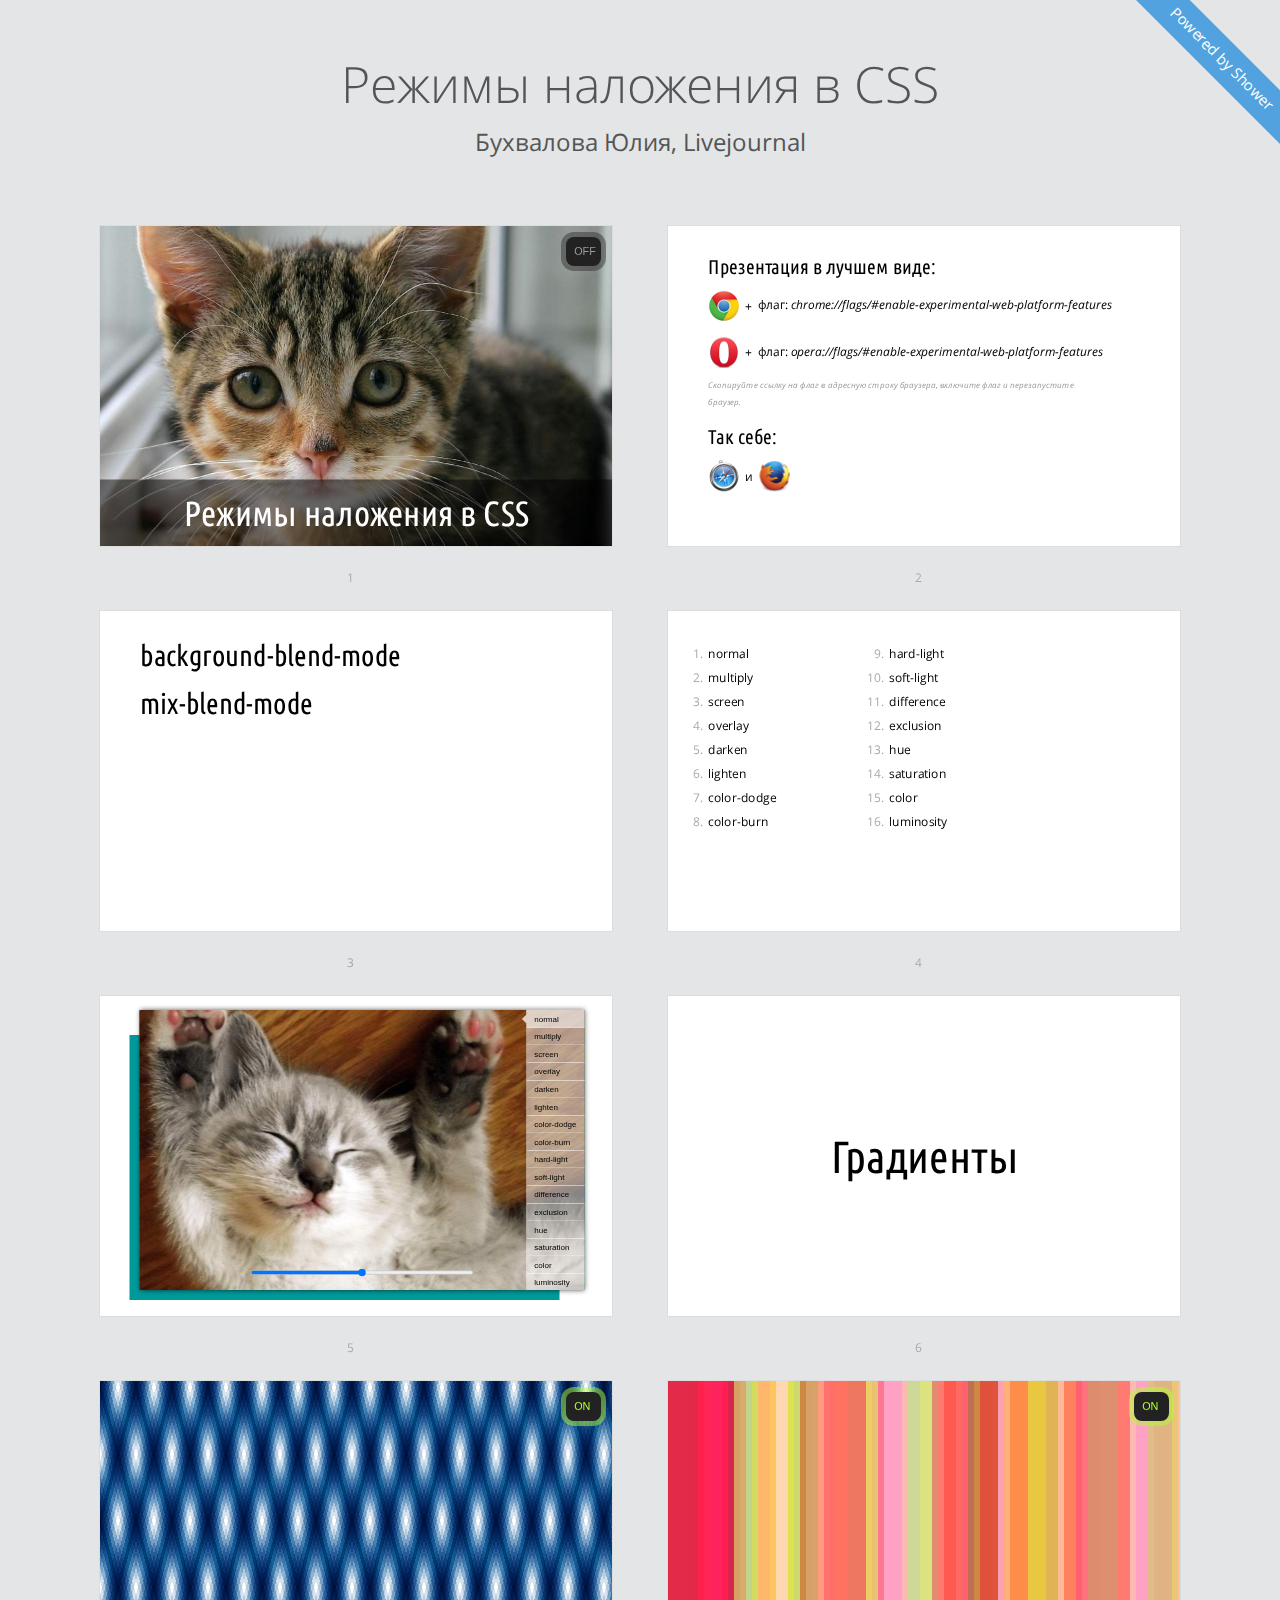
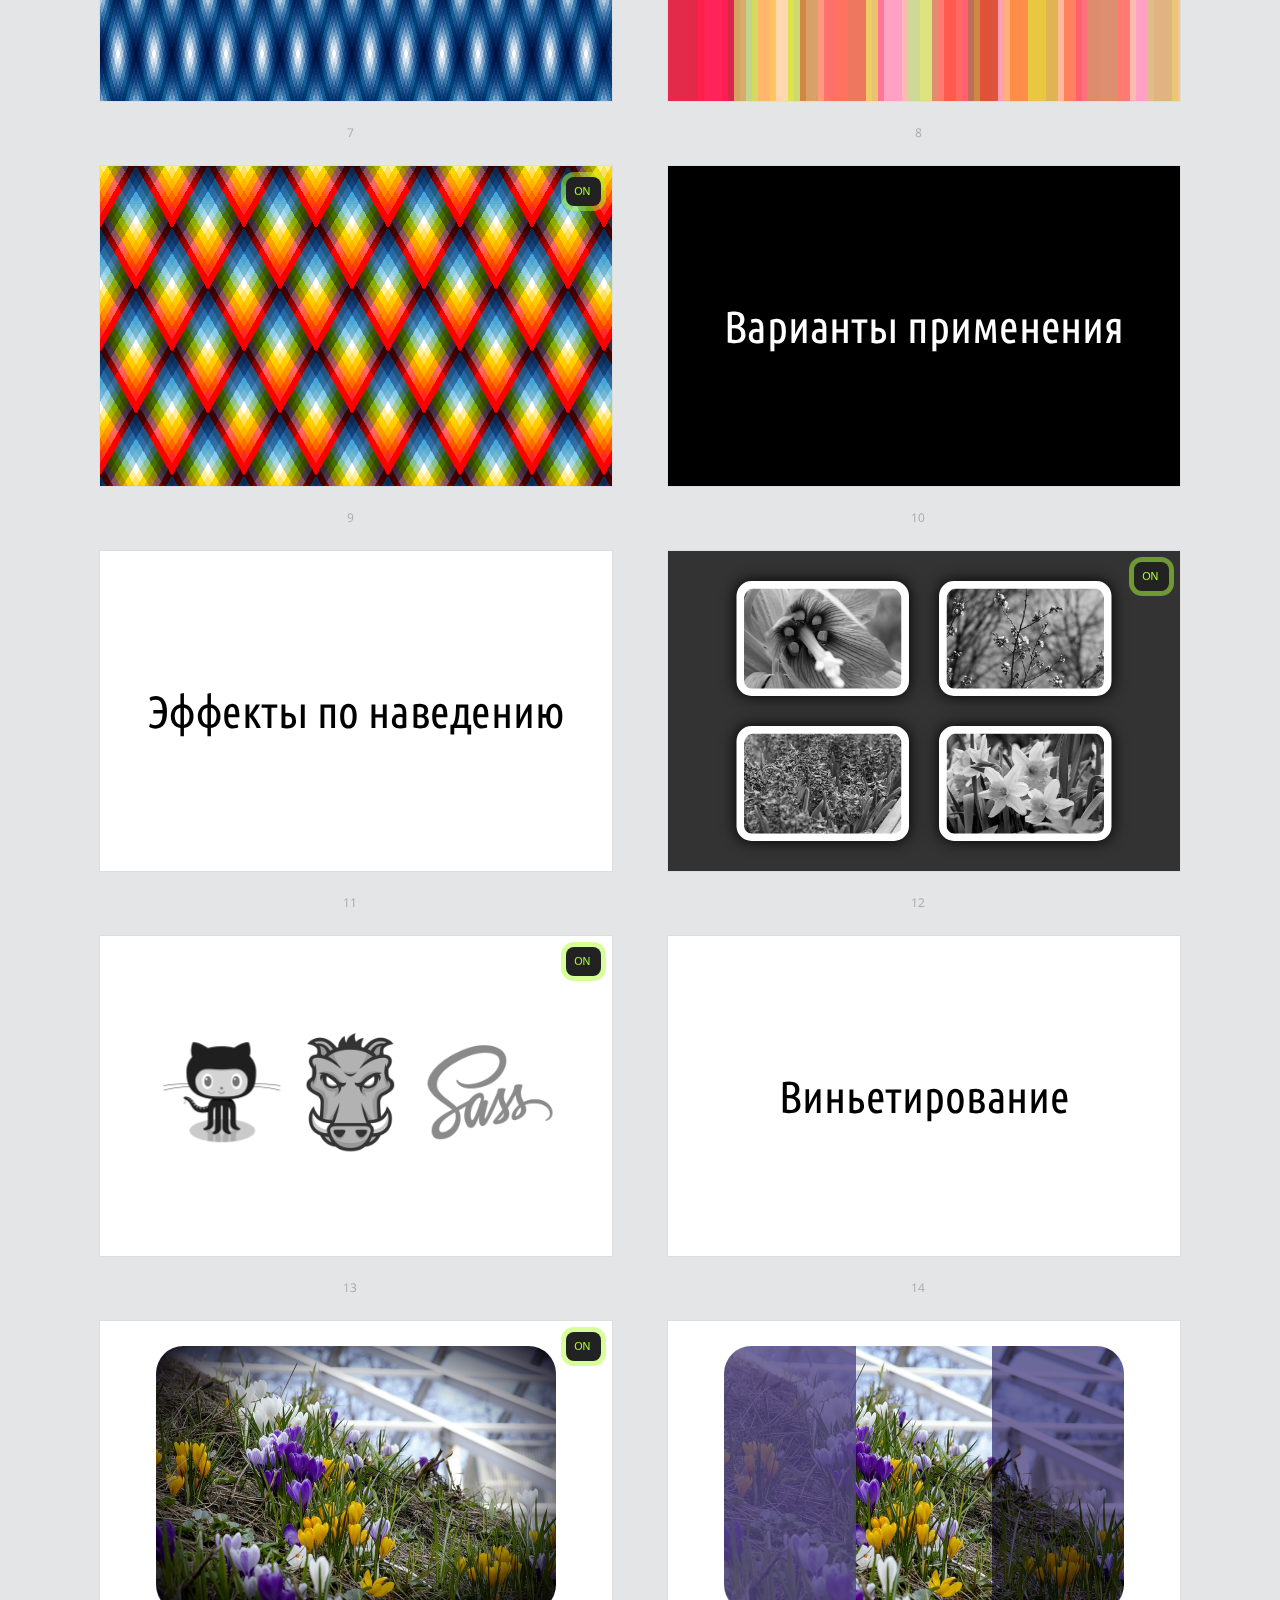
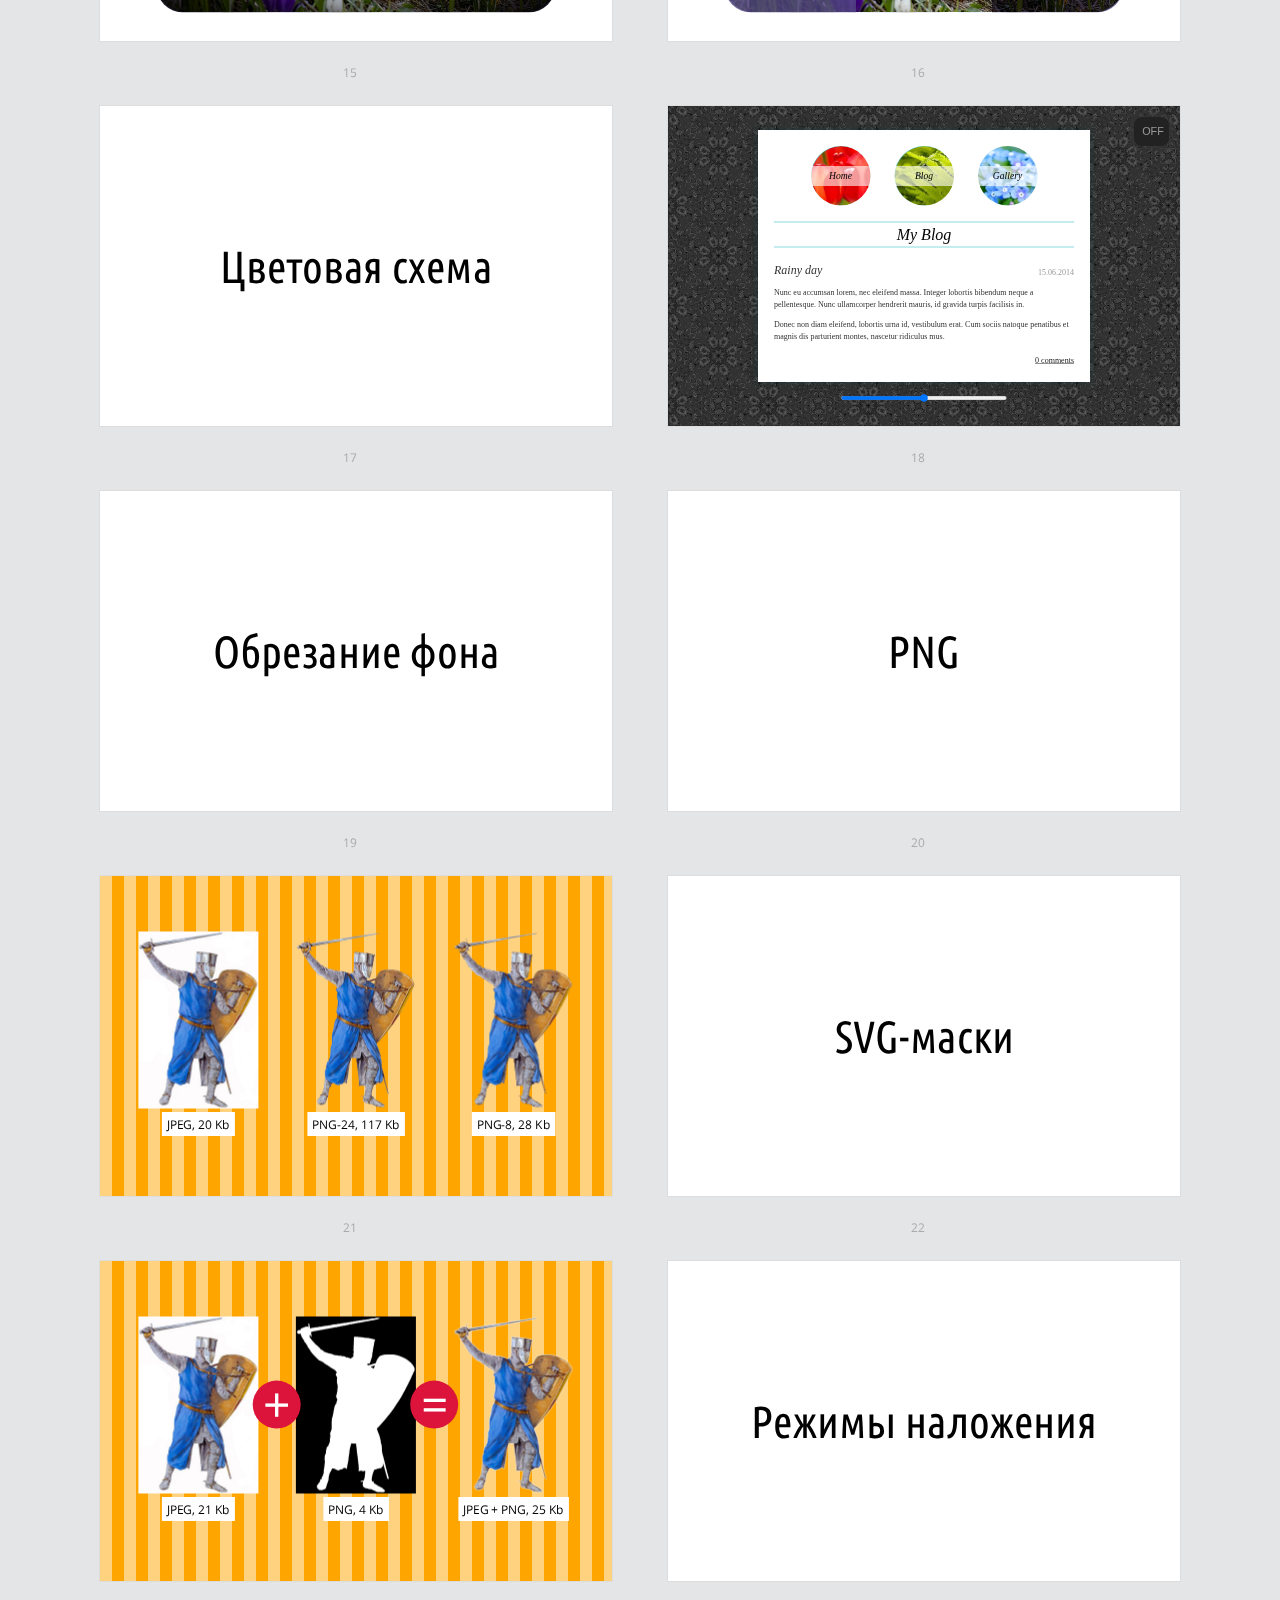
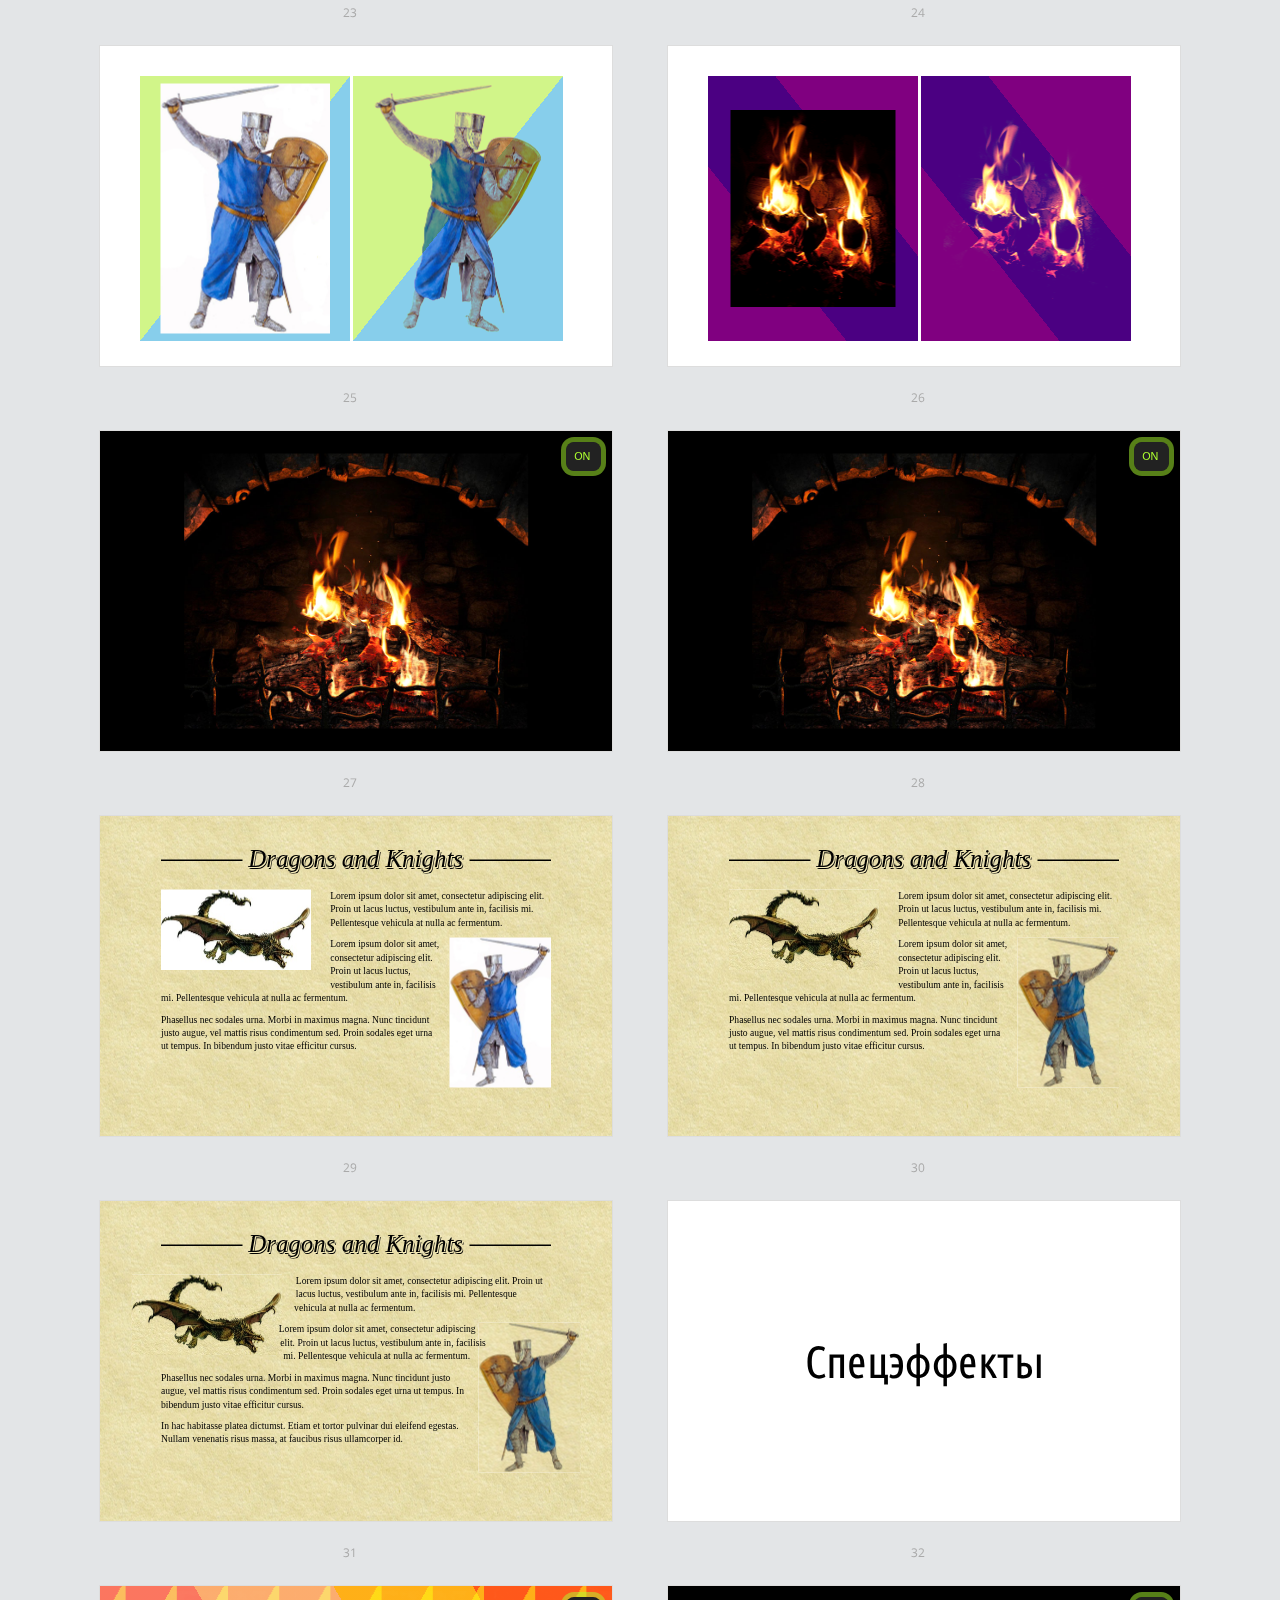
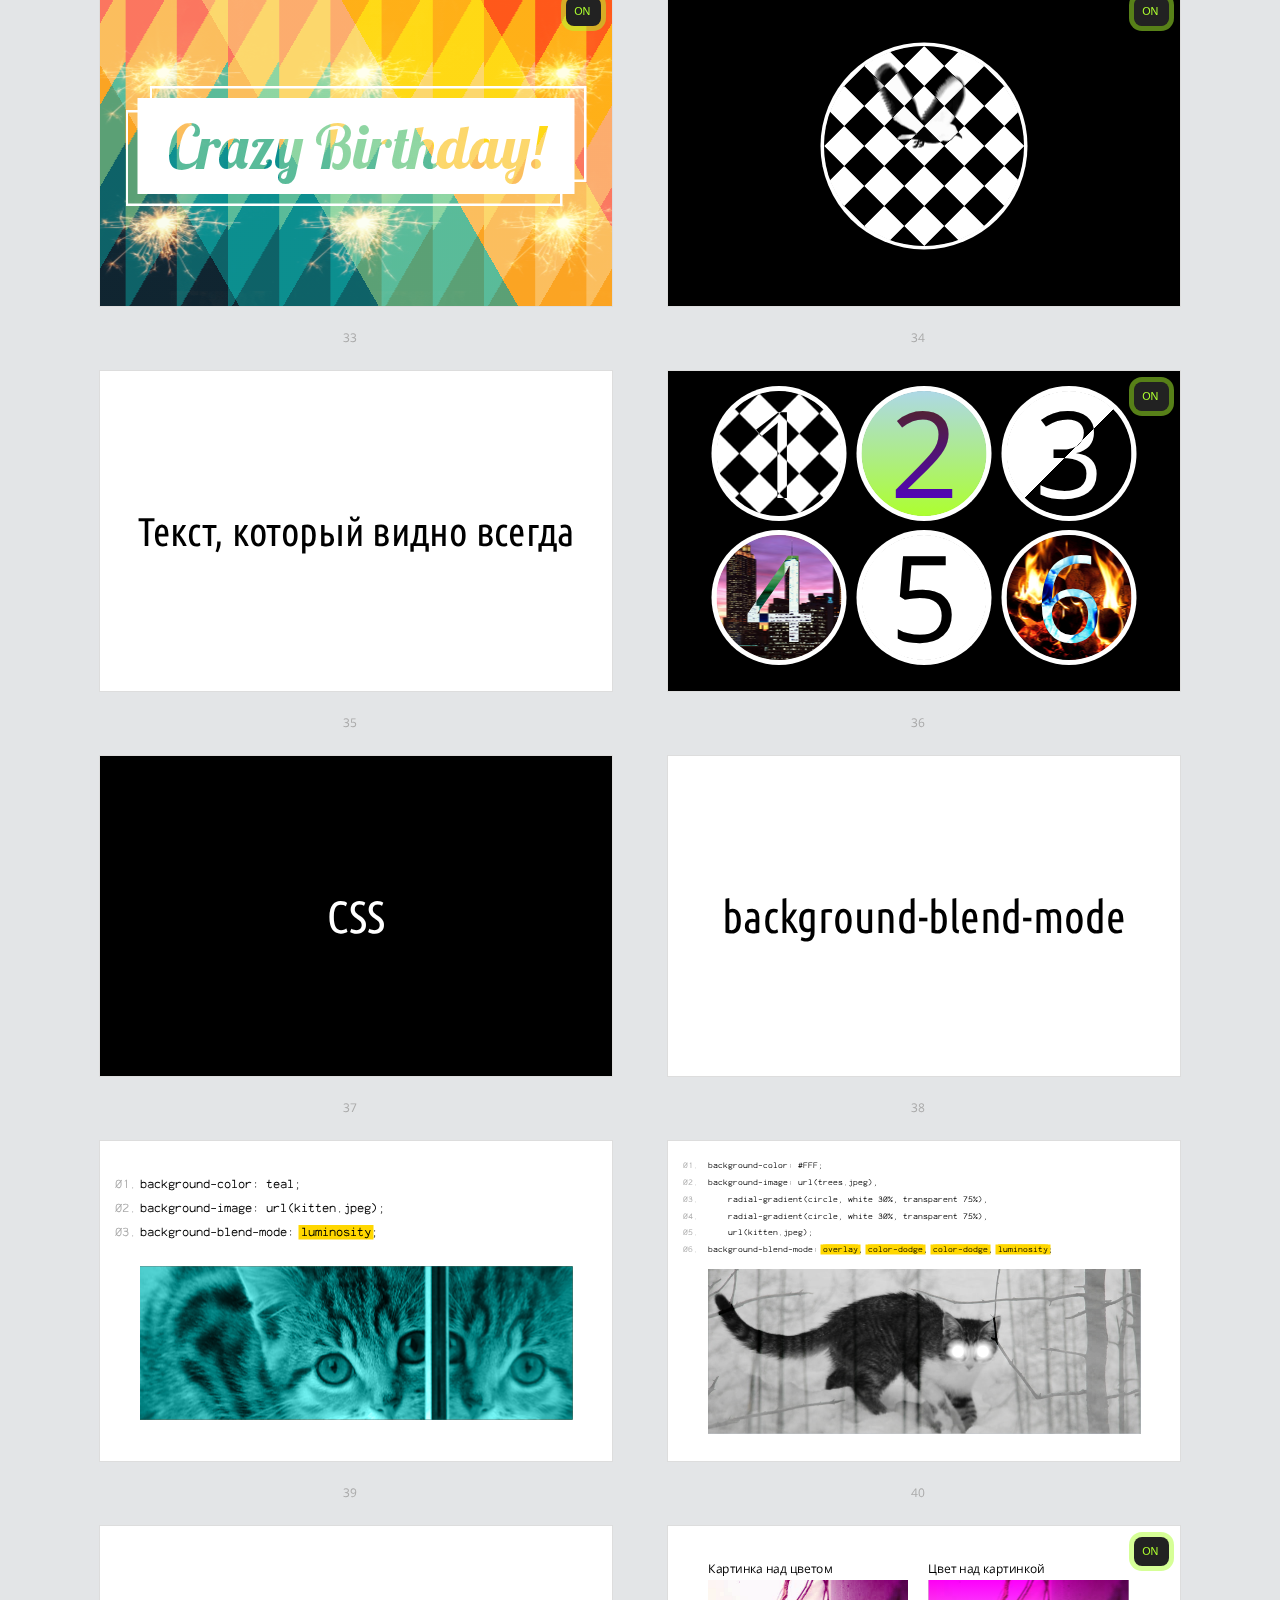
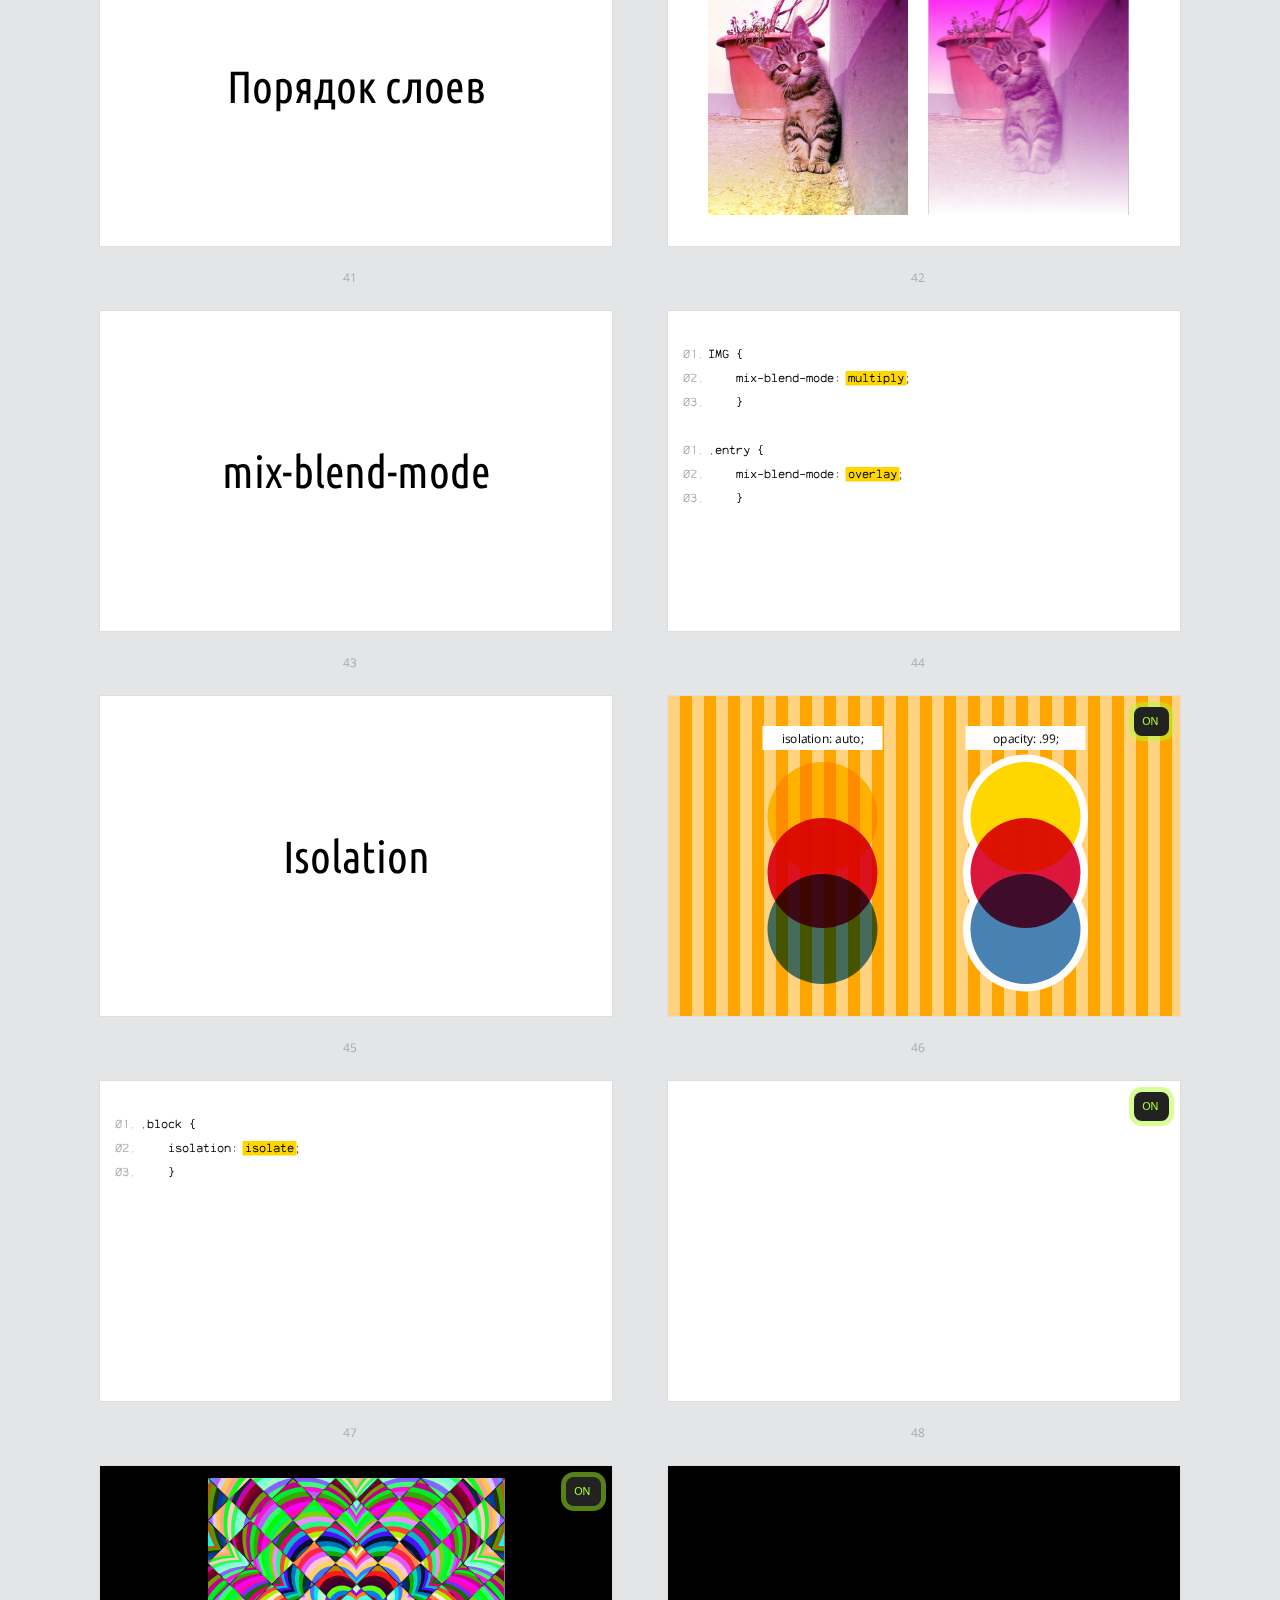
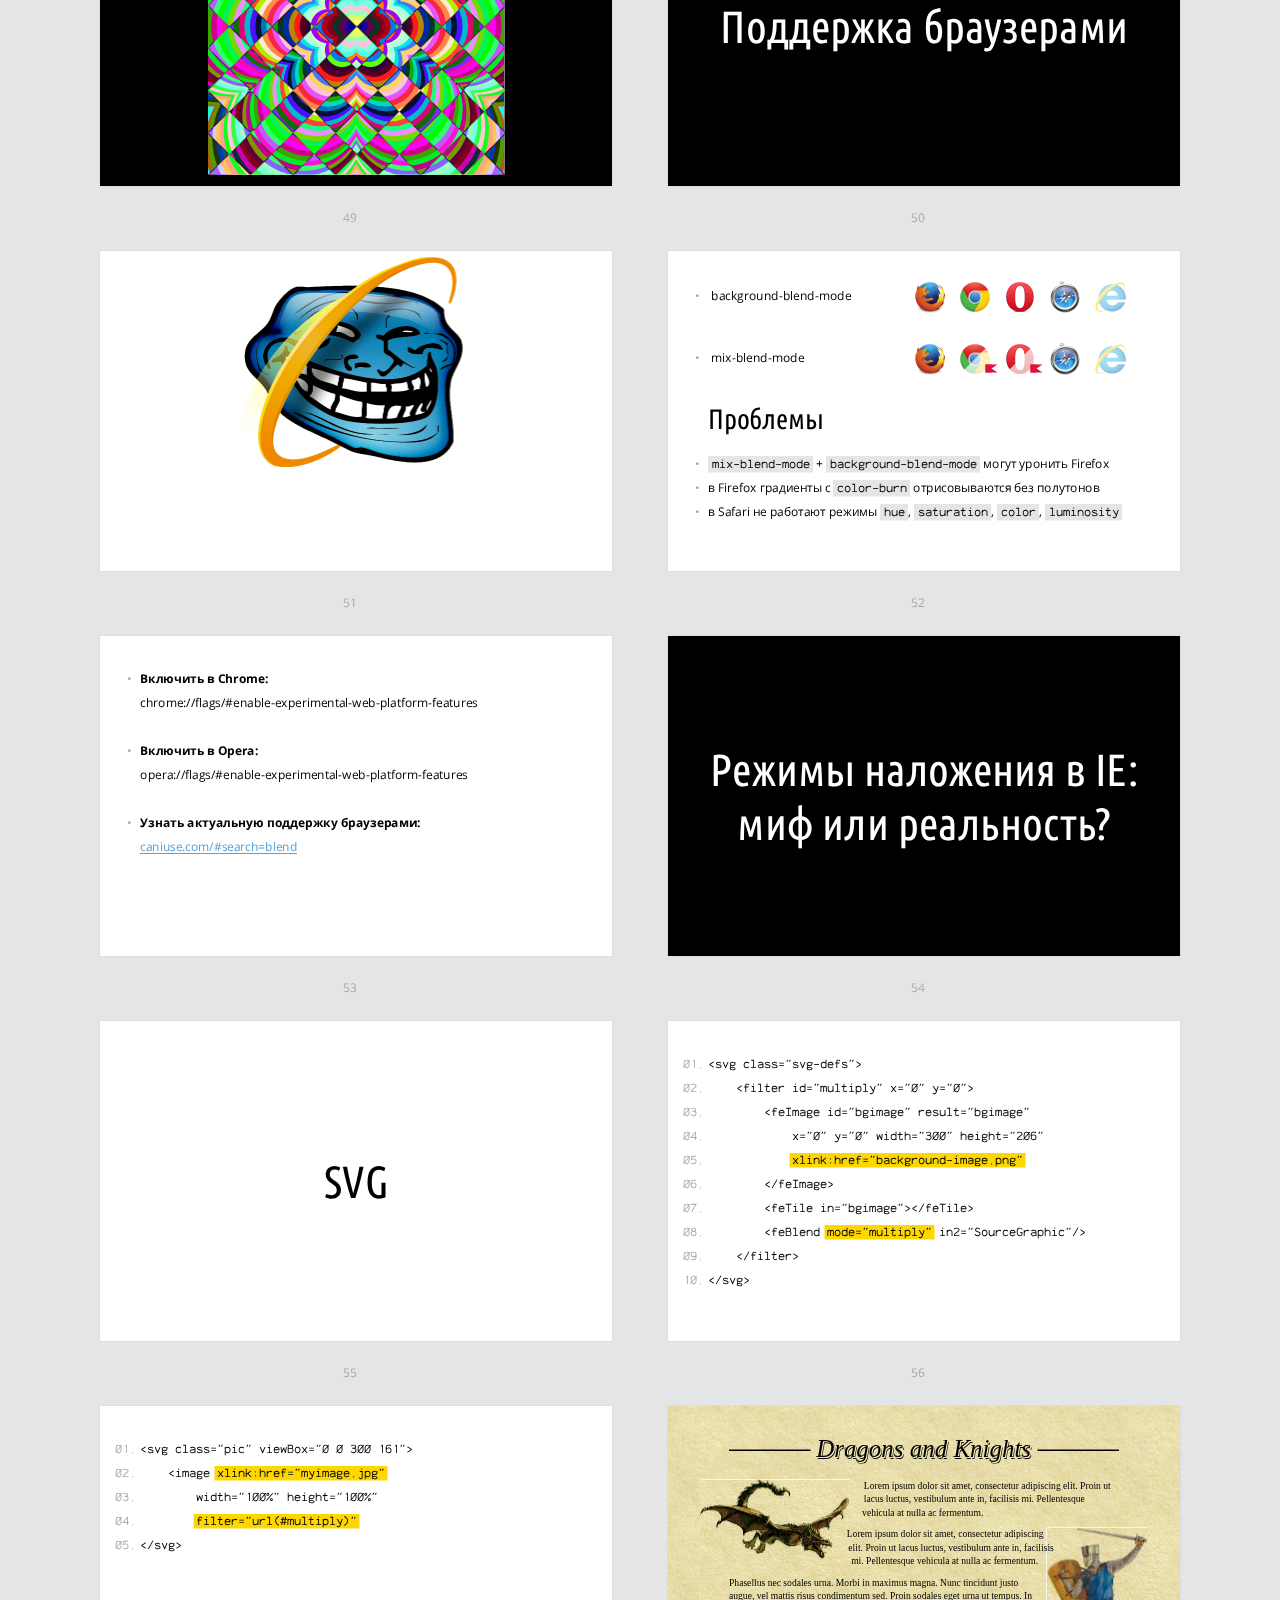
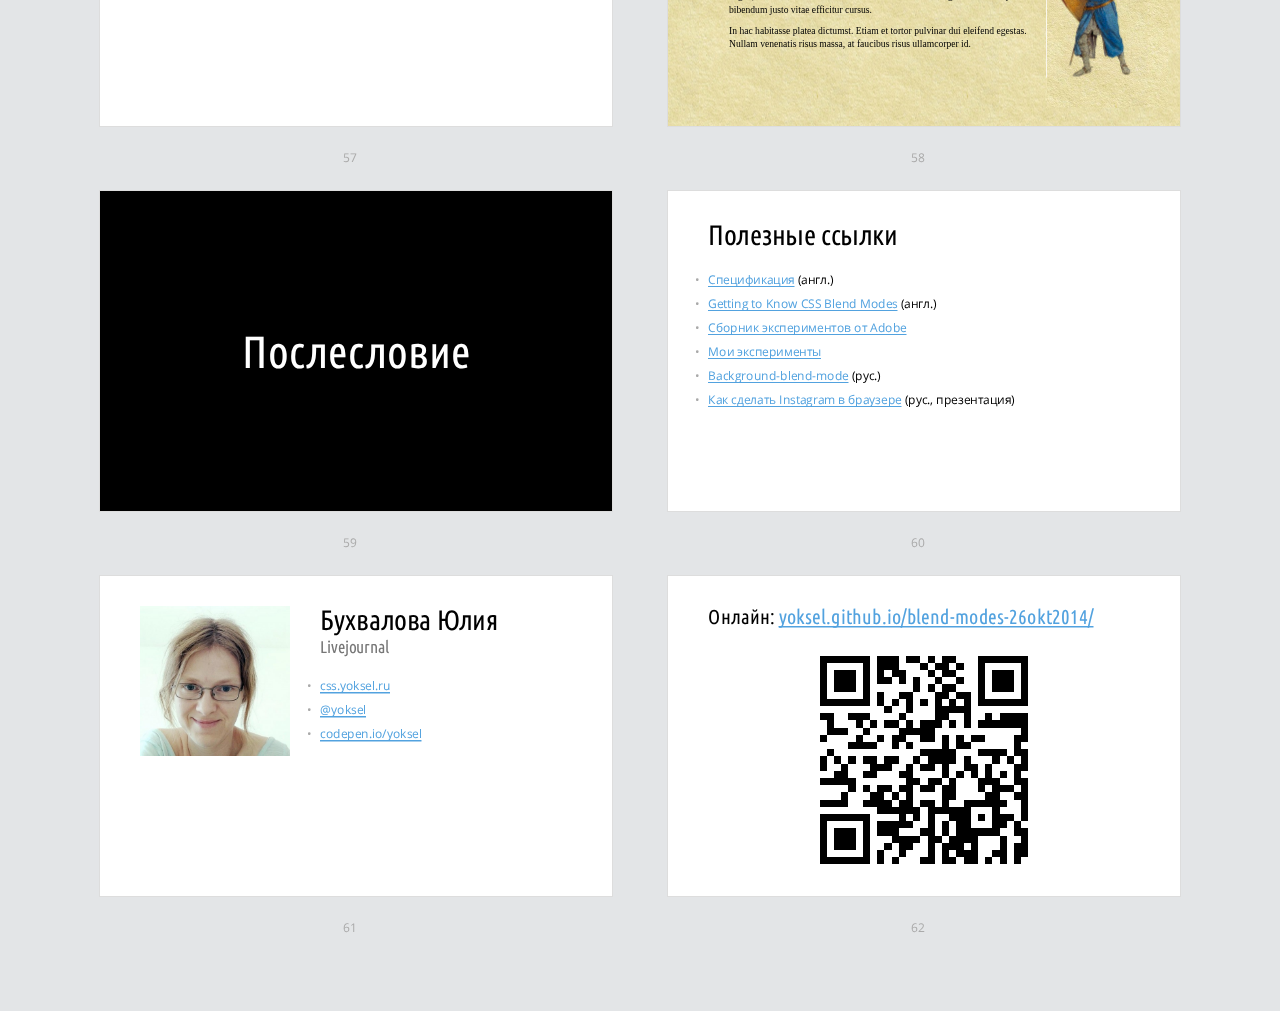
==== commit a9e45632: "Save changes" ====
--- a/index-src.html
+++ b/index-src.html
@@ -349,7 +349,7 @@
 
     <!-- Slide -->
     <section class="slide"><div>
-        <h2 class="free-fly">Текст, который видно всегда</h2>
+        <h2 class="free-fly free-fly--small">Текст, который видно всегда</h2>
     </div></section>
 
     <!-- Slide -->
@@ -476,6 +476,14 @@
         <code>    isolation: <mark>isolate</mark>; </code>
         <code>    }</code></pre>
 
+        <!-- <ul>
+            <li>opacity</li>
+            <li>filters</li>
+            <li>3D transforms</li>
+            <li>blending</li>
+            <li>masking</li>
+        </ul> -->
+
     </div></section>
 
     <!-- Slide -->
--- a/assets/css/style.css
+++ b/assets/css/style.css
@@ -4,12 +4,6 @@
   font-style: normal;
   font-weight: 400;
   src: local("Ubuntu Condensed"), local("UbuntuCondensed-Regular"), url(../../assets/fonts/Ubuntu-Condensed/uc.woff) format("woff");
-}
-@font-face {
-  font-family: 'Russo One';
-  font-style: normal;
-  font-weight: 400;
-  src: local("Russo One"), local("RussoOne-Regular"), url(../../assets/fonts/Russo-One/font.woff) format("woff");
 }
 @font-face {
   font-family: 'Lobster';
@@ -60,7 +54,7 @@
 
 .slide .free-fly {
   position: absolute;
-  top: 45%;
+  top: 50%;
   left: 0;
   right: 0;
   text-align: center;
@@ -70,7 +64,7 @@
   transform: translateY(-50%);
 }
 .slide .free-fly--small {
-  font-size: 85px;
+  font-size: 80px;
 }
 .slide .free-fly .tooltip {
   position: absolute;
@@ -1450,17 +1444,17 @@
 .demo-numbers__item:nth-child(1) {
   background-image: url(../img/demos/cells-bw.png);
 }
-.demo-numbers__item:nth-child(2) {
+.demo-numbers__item:nth-child(4) {
   background-image: url(../img/demos/city.jpeg);
 }
 .demo-numbers__item:nth-child(3) {
   background-image: -webkit-linear-gradient(135deg, black 50%, white 50%);
   background-image: linear-gradient(-45deg, black 50%, white 50%);
 }
-.demo-numbers__item:nth-child(4) {
+.demo-numbers__item:nth-child(6) {
   background-image: url(../img/demos/fire/fire-small.gif);
 }
-.demo-numbers__item:nth-child(6) {
+.demo-numbers__item:nth-child(2) {
   background-image: -webkit-gradient(linear, left top, left bottom, from(lightblue), to(greenyellow));
   background-image: -webkit-linear-gradient(lightblue, greenyellow);
   background-image: linear-gradient(lightblue, greenyellow);
@@ -1586,9 +1580,8 @@
 }
 .list-isolation--isolate {
   opacity: .99;
-  /*isolation: isolate;*/
-  /*isolation: isolate !important;*/
-  /*isolation: isolate;*/
+  /* doesn't work in FF */
+  isolation: isolate;
 }
 
 .demo-sea {
@@ -1645,8 +1638,8 @@
   margin: auto;
   background: gold;
   border-radius: 50%;
-  -webkit-box-shadow: 0px 0px 0 0px #fbff1f, 0px 0px 0 0px #fbff1f, 0px -0px 0 0px #fbff1f, 0px -0px 0 0px #fbff1f, 0px 0 0 0px #fbff1f, 0px 0 0 0px #fbff1f, -3.558px 5.93px 0 3.95333px #ff0a0a, 3.558px 5.93px 0 3.95333px #ff0a0a, -3.558px -5.93px 0 3.95333px #ff0a0a, 3.558px -5.93px 0 3.95333px #ff0a0a, -7.116px 0 0 3.95333px #ff0a0a, 7.116px 0 0 3.95333px #ff0a0a, -7.116px 11.86px 0 7.90667px #00e0bb, 7.116px 11.86px 0 7.90667px #00e0bb, -7.116px -11.86px 0 7.90667px #00e0bb, 7.116px -11.86px 0 7.90667px #00e0bb, -14.232px 0 0 7.90667px #00e0bb, 14.232px 0 0 7.90667px #00e0bb, -10.674px 17.79px 0 11.86px #ff6b97, 10.674px 17.79px 0 11.86px #ff6b97, -10.674px -17.79px 0 11.86px #ff6b97, 10.674px -17.79px 0 11.86px #ff6b97, -21.348px 0 0 11.86px #ff6b97, 21.348px 0 0 11.86px #ff6b97, -14.232px 23.72px 0 15.81333px #1affe8, 14.232px 23.72px 0 15.81333px #1affe8, -14.232px -23.72px 0 15.81333px #1affe8, 14.232px -23.72px 0 15.81333px #1affe8, -28.464px 0 0 15.81333px #1affe8, 28.464px 0 0 15.81333px #1affe8, -17.79px 29.65px 0 19.76667px #f7ff14, 17.79px 29.65px 0 19.76667px #f7ff14, -17.79px -29.65px 0 19.76667px #f7ff14, 17.79px -29.65px 0 19.76667px #f7ff14, -35.58px 0 0 19.76667px #f7ff14, 35.58px 0 0 19.76667px #f7ff14, -21.348px 35.58px 0 23.72px #1f53ff, 21.348px 35.58px 0 23.72px #1f53ff, -21.348px -35.58px 0 23.72px #1f53ff, 21.348px -35.58px 0 23.72px #1f53ff, -42.696px 0 0 23.72px #1f53ff, 42.696px 0 0 23.72px #1f53ff, -24.906px 41.51px 0 27.67333px #dfc2ff, 24.906px 41.51px 0 27.67333px #dfc2ff, -24.906px -41.51px 0 27.67333px #dfc2ff, 24.906px -41.51px 0 27.67333px #dfc2ff, -49.812px 0 0 27.67333px #dfc2ff, 49.812px 0 0 27.67333px #dfc2ff, -28.464px 47.44px 0 31.62667px #d11aff, 28.464px 47.44px 0 31.62667px #d11aff, -28.464px -47.44px 0 31.62667px #d11aff, 28.464px -47.44px 0 31.62667px #d11aff, -56.928px 0 0 31.62667px #d11aff, 56.928px 0 0 31.62667px #d11aff, -32.022px 53.37px 0 35.58px #5cc3ff, 32.022px 53.37px 0 35.58px #5cc3ff, -32.022px -53.37px 0 35.58px #5cc3ff, 32.022px -53.37px 0 35.58px #5cc3ff, -64.044px 0 0 35.58px #5cc3ff, 64.044px 0 0 35.58px #5cc3ff, -35.58px 59.3px 0 39.53333px #962eff, 35.58px 59.3px 0 39.53333px #962eff, -35.58px -59.3px 0 39.53333px #962eff, 35.58px -59.3px 0 39.53333px #962eff, -71.16px 0 0 39.53333px #962eff, 71.16px 0 0 39.53333px #962eff, -39.138px 65.23px 0 43.48667px #fcffcc, 39.138px 65.23px 0 43.48667px #fcffcc, -39.138px -65.23px 0 43.48667px #fcffcc, 39.138px -65.23px 0 43.48667px #fcffcc, -78.276px 0 0 43.48667px #fcffcc, 78.276px 0 0 43.48667px #fcffcc, -42.696px 71.16px 0 47.44px #52ffa0, 42.696px 71.16px 0 47.44px #52ffa0, -42.696px -71.16px 0 47.44px #52ffa0, 42.696px -71.16px 0 47.44px #52ffa0, -85.392px 0 0 47.44px #52ffa0, 85.392px 0 0 47.44px #52ffa0, -46.254px 77.09px 0 51.39333px #a8d4ff, 46.254px 77.09px 0 51.39333px #a8d4ff, -46.254px -77.09px 0 51.39333px #a8d4ff, 46.254px -77.09px 0 51.39333px #a8d4ff, -92.508px 0 0 51.39333px #a8d4ff, 92.508px 0 0 51.39333px #a8d4ff, -49.812px 83.02px 0 55.34667px #ff8d5c, 49.812px 83.02px 0 55.34667px #ff8d5c, -49.812px -83.02px 0 55.34667px #ff8d5c, 49.812px -83.02px 0 55.34667px #ff8d5c, -99.624px 0 0 55.34667px #ff8d5c, 99.624px 0 0 55.34667px #ff8d5c, -53.37px 88.95px 0 59.3px #52fff9, 53.37px 88.95px 0 59.3px #52fff9, -53.37px -88.95px 0 59.3px #52fff9, 53.37px -88.95px 0 59.3px #52fff9, -106.74px 0 0 59.3px #52fff9, 106.74px 0 0 59.3px #52fff9, -56.928px 94.88px 0 63.25333px #46ff2e, 56.928px 94.88px 0 63.25333px #46ff2e, -56.928px -94.88px 0 63.25333px #46ff2e, 56.928px -94.88px 0 63.25333px #46ff2e, -113.856px 0 0 63.25333px #46ff2e, 113.856px 0 0 63.25333px #46ff2e, -60.486px 100.81px 0 67.20667px #ffde0a, 60.486px 100.81px 0 67.20667px #ffde0a, -60.486px -100.81px 0 67.20667px #ffde0a, 60.486px -100.81px 0 67.20667px #ffde0a, -120.972px 0 0 67.20667px #ffde0a, 120.972px 0 0 67.20667px #ffde0a, -64.044px 106.74px 0 71.16px #619bff, 64.044px 106.74px 0 71.16px #619bff, -64.044px -106.74px 0 71.16px #619bff, 64.044px -106.74px 0 71.16px #619bff, -128.088px 0 0 71.16px #619bff, 128.088px 0 0 71.16px #619bff, -67.602px 112.67px 0 75.11333px #4297ff, 67.602px 112.67px 0 75.11333px #4297ff, -67.602px -112.67px 0 75.11333px #4297ff, 67.602px -112.67px 0 75.11333px #4297ff, -135.204px 0 0 75.11333px #4297ff, 135.204px 0 0 75.11333px #4297ff, -71.16px 118.6px 0 79.06667px #eb6200, 71.16px 118.6px 0 79.06667px #eb6200, -71.16px -118.6px 0 79.06667px #eb6200, 71.16px -118.6px 0 79.06667px #eb6200, -142.32px 0 0 79.06667px #eb6200, 142.32px 0 0 79.06667px #eb6200, -74.718px 124.53px 0 83.02px #ff2c29, 74.718px 124.53px 0 83.02px #ff2c29, -74.718px -124.53px 0 83.02px #ff2c29, 74.718px -124.53px 0 83.02px #ff2c29, -149.436px 0 0 83.02px #ff2c29, 149.436px 0 0 83.02px #ff2c29, -78.276px 130.46px 0 86.97333px #cfbdff, 78.276px 130.46px 0 86.97333px #cfbdff, -78.276px -130.46px 0 86.97333px #cfbdff, 78.276px -130.46px 0 86.97333px #cfbdff, -156.552px 0 0 86.97333px #cfbdff, 156.552px 0 0 86.97333px #cfbdff, -81.834px 136.39px 0 90.92667px #00db58, 81.834px 136.39px 0 90.92667px #00db58, -81.834px -136.39px 0 90.92667px #00db58, 81.834px -136.39px 0 90.92667px #00db58, -163.668px 0 0 90.92667px #00db58, 163.668px 0 0 90.92667px #00db58, -85.392px 142.32px 0 94.88px #c7fff3, 85.392px 142.32px 0 94.88px #c7fff3, -85.392px -142.32px 0 94.88px #c7fff3, 85.392px -142.32px 0 94.88px #c7fff3, -170.784px 0 0 94.88px #c7fff3, 170.784px 0 0 94.88px #c7fff3, -88.95px 148.25px 0 98.83333px #6e00db, 88.95px 148.25px 0 98.83333px #6e00db, -88.95px -148.25px 0 98.83333px #6e00db, 88.95px -148.25px 0 98.83333px #6e00db, -177.9px 0 0 98.83333px #6e00db, 177.9px 0 0 98.83333px #6e00db, -92.508px 154.18px 0 102.78667px #4eff47, 92.508px 154.18px 0 102.78667px #4eff47, -92.508px -154.18px 0 102.78667px #4eff47, 92.508px -154.18px 0 102.78667px #4eff47, -185.016px 0 0 102.78667px #4eff47, 185.016px 0 0 102.78667px #4eff47, -96.066px 160.11px 0 106.74px #ff0fb7, 96.066px 160.11px 0 106.74px #ff0fb7, -96.066px -160.11px 0 106.74px #ff0fb7, 96.066px -160.11px 0 106.74px #ff0fb7, -192.132px 0 0 106.74px #ff0fb7, 192.132px 0 0 106.74px #ff0fb7, -99.624px 166.04px 0 110.69333px #ff2441, 99.624px 166.04px 0 110.69333px #ff2441, -99.624px -166.04px 0 110.69333px #ff2441, 99.624px -166.04px 0 110.69333px #ff2441, -199.248px 0 0 110.69333px #ff2441, 199.248px 0 0 110.69333px #ff2441, -103.182px 171.97px 0 114.64667px #e3ffbd, 103.182px 171.97px 0 114.64667px #e3ffbd, -103.182px -171.97px 0 114.64667px #e3ffbd, 103.182px -171.97px 0 114.64667px #e3ffbd, -206.364px 0 0 114.64667px #e3ffbd, 206.364px 0 0 114.64667px #e3ffbd, -106.74px 177.9px 0 118.6px #e2ffa8, 106.74px 177.9px 0 118.6px #e2ffa8, -106.74px -177.9px 0 118.6px #e2ffa8, 106.74px -177.9px 0 118.6px #e2ffa8, -213.48px 0 0 118.6px #e2ffa8, 213.48px 0 0 118.6px #e2ffa8, -110.298px 183.83px 0 122.55333px #00fa81, 110.298px 183.83px 0 122.55333px #00fa81, -110.298px -183.83px 0 122.55333px #00fa81, 110.298px -183.83px 0 122.55333px #00fa81, -220.596px 0 0 122.55333px #00fa81, 220.596px 0 0 122.55333px #00fa81, -113.856px 189.76px 0 126.50667px #a70fff, 113.856px 189.76px 0 126.50667px #a70fff, -113.856px -189.76px 0 126.50667px #a70fff, 113.856px -189.76px 0 126.50667px #a70fff, -227.712px 0 0 126.50667px #a70fff, 227.712px 0 0 126.50667px #a70fff, -117.414px 195.69px 0 130.46px #94b4ff, 117.414px 195.69px 0 130.46px #94b4ff, -117.414px -195.69px 0 130.46px #94b4ff, 117.414px -195.69px 0 130.46px #94b4ff, -234.828px 0 0 130.46px #94b4ff, 234.828px 0 0 130.46px #94b4ff, -120.972px 201.62px 0 134.41333px #b3ffe9, 120.972px 201.62px 0 134.41333px #b3ffe9, -120.972px -201.62px 0 134.41333px #b3ffe9, 120.972px -201.62px 0 134.41333px #b3ffe9, -241.944px 0 0 134.41333px #b3ffe9, 241.944px 0 0 134.41333px #b3ffe9, -124.53px 207.55px 0 138.36667px #ffa8b5, 124.53px 207.55px 0 138.36667px #ffa8b5, -124.53px -207.55px 0 138.36667px #ffa8b5, 124.53px -207.55px 0 138.36667px #ffa8b5, -249.06px 0 0 138.36667px #ffa8b5, 249.06px 0 0 138.36667px #ffa8b5, -128.088px 213.48px 0 142.32px #6d33ff, 128.088px 213.48px 0 142.32px #6d33ff, -128.088px -213.48px 0 142.32px #6d33ff, 128.088px -213.48px 0 142.32px #6d33ff, -256.176px 0 0 142.32px #6d33ff, 256.176px 0 0 142.32px #6d33ff, -131.646px 219.41px 0 146.27333px #ff0f7b, 131.646px 219.41px 0 146.27333px #ff0f7b, -131.646px -219.41px 0 146.27333px #ff0f7b, 131.646px -219.41px 0 146.27333px #ff0f7b, -263.292px 0 0 146.27333px #ff0f7b, 263.292px 0 0 146.27333px #ff0f7b, -135.204px 225.34px 0 150.22667px #f500a7, 135.204px 225.34px 0 150.22667px #f500a7, -135.204px -225.34px 0 150.22667px #f500a7, 135.204px -225.34px 0 150.22667px #f500a7, -270.408px 0 0 150.22667px #f500a7, 270.408px 0 0 150.22667px #f500a7, -138.762px 231.27px 0 154.18px #33bbff, 138.762px 231.27px 0 154.18px #33bbff, -138.762px -231.27px 0 154.18px #33bbff, 138.762px -231.27px 0 154.18px #33bbff, -277.524px 0 0 154.18px #33bbff, 277.524px 0 0 154.18px #33bbff, -142.32px 237.2px 0 158.13333px #6bf0ff, 142.32px 237.2px 0 158.13333px #6bf0ff, -142.32px -237.2px 0 158.13333px #6bf0ff, 142.32px -237.2px 0 158.13333px #6bf0ff, -284.64px 0 0 158.13333px #6bf0ff, 284.64px 0 0 158.13333px #6bf0ff, -145.878px 243.13px 0 162.08667px #ff3d3d, 145.878px 243.13px 0 162.08667px #ff3d3d, -145.878px -243.13px 0 162.08667px #ff3d3d, 145.878px -243.13px 0 162.08667px #ff3d3d, -291.756px 0 0 162.08667px #ff3d3d, 291.756px 0 0 162.08667px #ff3d3d, -149.436px 249.06px 0 166.04px #fa00ed, 149.436px 249.06px 0 166.04px #fa00ed, -149.436px -249.06px 0 166.04px #fa00ed, 149.436px -249.06px 0 166.04px #fa00ed, -298.872px 0 0 166.04px #fa00ed, 298.872px 0 0 166.04px #fa00ed, -152.994px 254.99px 0 169.99333px #ff9ec6, 152.994px 254.99px 0 169.99333px #ff9ec6, -152.994px -254.99px 0 169.99333px #ff9ec6, 152.994px -254.99px 0 169.99333px #ff9ec6, -305.988px 0 0 169.99333px #ff9ec6, 305.988px 0 0 169.99333px #ff9ec6, -156.552px 260.92px 0 173.94667px #ff9375, 156.552px 260.92px 0 173.94667px #ff9375, -156.552px -260.92px 0 173.94667px #ff9375, 156.552px -260.92px 0 173.94667px #ff9375, -313.104px 0 0 173.94667px #ff9375, 313.104px 0 0 173.94667px #ff9375, -160.11px 266.85px 0 177.9px #c3ff75, 160.11px 266.85px 0 177.9px #c3ff75, -160.11px -266.85px 0 177.9px #c3ff75, 160.11px -266.85px 0 177.9px #c3ff75, -320.22px 0 0 177.9px #c3ff75, 320.22px 0 0 177.9px #c3ff75, -163.668px 272.78px 0 181.85333px #bdffe2, 163.668px 272.78px 0 181.85333px #bdffe2, -163.668px -272.78px 0 181.85333px #bdffe2, 163.668px -272.78px 0 181.85333px #bdffe2, -327.336px 0 0 181.85333px #bdffe2, 327.336px 0 0 181.85333px #bdffe2, -167.226px 278.71px 0 185.80667px #ff05ac, 167.226px 278.71px 0 185.80667px #ff05ac, -167.226px -278.71px 0 185.80667px #ff05ac, 167.226px -278.71px 0 185.80667px #ff05ac, -334.452px 0 0 185.80667px #ff05ac, 334.452px 0 0 185.80667px #ff05ac, -170.784px 284.64px 0 189.76px #1f31ff, 170.784px 284.64px 0 189.76px #1f31ff, -170.784px -284.64px 0 189.76px #1f31ff, 170.784px -284.64px 0 189.76px #1f31ff, -341.568px 0 0 189.76px #1f31ff, 341.568px 0 0 189.76px #1f31ff, -174.342px 290.57px 0 193.71333px #e66bff, 174.342px 290.57px 0 193.71333px #e66bff, -174.342px -290.57px 0 193.71333px #e66bff, 174.342px -290.57px 0 193.71333px #e66bff, -348.684px 0 0 193.71333px #e66bff, 348.684px 0 0 193.71333px #e66bff;
-  box-shadow: 0px 0px 0 0px #fbff1f, 0px 0px 0 0px #fbff1f, 0px -0px 0 0px #fbff1f, 0px -0px 0 0px #fbff1f, 0px 0 0 0px #fbff1f, 0px 0 0 0px #fbff1f, -3.558px 5.93px 0 3.95333px #ff0a0a, 3.558px 5.93px 0 3.95333px #ff0a0a, -3.558px -5.93px 0 3.95333px #ff0a0a, 3.558px -5.93px 0 3.95333px #ff0a0a, -7.116px 0 0 3.95333px #ff0a0a, 7.116px 0 0 3.95333px #ff0a0a, -7.116px 11.86px 0 7.90667px #00e0bb, 7.116px 11.86px 0 7.90667px #00e0bb, -7.116px -11.86px 0 7.90667px #00e0bb, 7.116px -11.86px 0 7.90667px #00e0bb, -14.232px 0 0 7.90667px #00e0bb, 14.232px 0 0 7.90667px #00e0bb, -10.674px 17.79px 0 11.86px #ff6b97, 10.674px 17.79px 0 11.86px #ff6b97, -10.674px -17.79px 0 11.86px #ff6b97, 10.674px -17.79px 0 11.86px #ff6b97, -21.348px 0 0 11.86px #ff6b97, 21.348px 0 0 11.86px #ff6b97, -14.232px 23.72px 0 15.81333px #1affe8, 14.232px 23.72px 0 15.81333px #1affe8, -14.232px -23.72px 0 15.81333px #1affe8, 14.232px -23.72px 0 15.81333px #1affe8, -28.464px 0 0 15.81333px #1affe8, 28.464px 0 0 15.81333px #1affe8, -17.79px 29.65px 0 19.76667px #f7ff14, 17.79px 29.65px 0 19.76667px #f7ff14, -17.79px -29.65px 0 19.76667px #f7ff14, 17.79px -29.65px 0 19.76667px #f7ff14, -35.58px 0 0 19.76667px #f7ff14, 35.58px 0 0 19.76667px #f7ff14, -21.348px 35.58px 0 23.72px #1f53ff, 21.348px 35.58px 0 23.72px #1f53ff, -21.348px -35.58px 0 23.72px #1f53ff, 21.348px -35.58px 0 23.72px #1f53ff, -42.696px 0 0 23.72px #1f53ff, 42.696px 0 0 23.72px #1f53ff, -24.906px 41.51px 0 27.67333px #dfc2ff, 24.906px 41.51px 0 27.67333px #dfc2ff, -24.906px -41.51px 0 27.67333px #dfc2ff, 24.906px -41.51px 0 27.67333px #dfc2ff, -49.812px 0 0 27.67333px #dfc2ff, 49.812px 0 0 27.67333px #dfc2ff, -28.464px 47.44px 0 31.62667px #d11aff, 28.464px 47.44px 0 31.62667px #d11aff, -28.464px -47.44px 0 31.62667px #d11aff, 28.464px -47.44px 0 31.62667px #d11aff, -56.928px 0 0 31.62667px #d11aff, 56.928px 0 0 31.62667px #d11aff, -32.022px 53.37px 0 35.58px #5cc3ff, 32.022px 53.37px 0 35.58px #5cc3ff, -32.022px -53.37px 0 35.58px #5cc3ff, 32.022px -53.37px 0 35.58px #5cc3ff, -64.044px 0 0 35.58px #5cc3ff, 64.044px 0 0 35.58px #5cc3ff, -35.58px 59.3px 0 39.53333px #962eff, 35.58px 59.3px 0 39.53333px #962eff, -35.58px -59.3px 0 39.53333px #962eff, 35.58px -59.3px 0 39.53333px #962eff, -71.16px 0 0 39.53333px #962eff, 71.16px 0 0 39.53333px #962eff, -39.138px 65.23px 0 43.48667px #fcffcc, 39.138px 65.23px 0 43.48667px #fcffcc, -39.138px -65.23px 0 43.48667px #fcffcc, 39.138px -65.23px 0 43.48667px #fcffcc, -78.276px 0 0 43.48667px #fcffcc, 78.276px 0 0 43.48667px #fcffcc, -42.696px 71.16px 0 47.44px #52ffa0, 42.696px 71.16px 0 47.44px #52ffa0, -42.696px -71.16px 0 47.44px #52ffa0, 42.696px -71.16px 0 47.44px #52ffa0, -85.392px 0 0 47.44px #52ffa0, 85.392px 0 0 47.44px #52ffa0, -46.254px 77.09px 0 51.39333px #a8d4ff, 46.254px 77.09px 0 51.39333px #a8d4ff, -46.254px -77.09px 0 51.39333px #a8d4ff, 46.254px -77.09px 0 51.39333px #a8d4ff, -92.508px 0 0 51.39333px #a8d4ff, 92.508px 0 0 51.39333px #a8d4ff, -49.812px 83.02px 0 55.34667px #ff8d5c, 49.812px 83.02px 0 55.34667px #ff8d5c, -49.812px -83.02px 0 55.34667px #ff8d5c, 49.812px -83.02px 0 55.34667px #ff8d5c, -99.624px 0 0 55.34667px #ff8d5c, 99.624px 0 0 55.34667px #ff8d5c, -53.37px 88.95px 0 59.3px #52fff9, 53.37px 88.95px 0 59.3px #52fff9, -53.37px -88.95px 0 59.3px #52fff9, 53.37px -88.95px 0 59.3px #52fff9, -106.74px 0 0 59.3px #52fff9, 106.74px 0 0 59.3px #52fff9, -56.928px 94.88px 0 63.25333px #46ff2e, 56.928px 94.88px 0 63.25333px #46ff2e, -56.928px -94.88px 0 63.25333px #46ff2e, 56.928px -94.88px 0 63.25333px #46ff2e, -113.856px 0 0 63.25333px #46ff2e, 113.856px 0 0 63.25333px #46ff2e, -60.486px 100.81px 0 67.20667px #ffde0a, 60.486px 100.81px 0 67.20667px #ffde0a, -60.486px -100.81px 0 67.20667px #ffde0a, 60.486px -100.81px 0 67.20667px #ffde0a, -120.972px 0 0 67.20667px #ffde0a, 120.972px 0 0 67.20667px #ffde0a, -64.044px 106.74px 0 71.16px #619bff, 64.044px 106.74px 0 71.16px #619bff, -64.044px -106.74px 0 71.16px #619bff, 64.044px -106.74px 0 71.16px #619bff, -128.088px 0 0 71.16px #619bff, 128.088px 0 0 71.16px #619bff, -67.602px 112.67px 0 75.11333px #4297ff, 67.602px 112.67px 0 75.11333px #4297ff, -67.602px -112.67px 0 75.11333px #4297ff, 67.602px -112.67px 0 75.11333px #4297ff, -135.204px 0 0 75.11333px #4297ff, 135.204px 0 0 75.11333px #4297ff, -71.16px 118.6px 0 79.06667px #eb6200, 71.16px 118.6px 0 79.06667px #eb6200, -71.16px -118.6px 0 79.06667px #eb6200, 71.16px -118.6px 0 79.06667px #eb6200, -142.32px 0 0 79.06667px #eb6200, 142.32px 0 0 79.06667px #eb6200, -74.718px 124.53px 0 83.02px #ff2c29, 74.718px 124.53px 0 83.02px #ff2c29, -74.718px -124.53px 0 83.02px #ff2c29, 74.718px -124.53px 0 83.02px #ff2c29, -149.436px 0 0 83.02px #ff2c29, 149.436px 0 0 83.02px #ff2c29, -78.276px 130.46px 0 86.97333px #cfbdff, 78.276px 130.46px 0 86.97333px #cfbdff, -78.276px -130.46px 0 86.97333px #cfbdff, 78.276px -130.46px 0 86.97333px #cfbdff, -156.552px 0 0 86.97333px #cfbdff, 156.552px 0 0 86.97333px #cfbdff, -81.834px 136.39px 0 90.92667px #00db58, 81.834px 136.39px 0 90.92667px #00db58, -81.834px -136.39px 0 90.92667px #00db58, 81.834px -136.39px 0 90.92667px #00db58, -163.668px 0 0 90.92667px #00db58, 163.668px 0 0 90.92667px #00db58, -85.392px 142.32px 0 94.88px #c7fff3, 85.392px 142.32px 0 94.88px #c7fff3, -85.392px -142.32px 0 94.88px #c7fff3, 85.392px -142.32px 0 94.88px #c7fff3, -170.784px 0 0 94.88px #c7fff3, 170.784px 0 0 94.88px #c7fff3, -88.95px 148.25px 0 98.83333px #6e00db, 88.95px 148.25px 0 98.83333px #6e00db, -88.95px -148.25px 0 98.83333px #6e00db, 88.95px -148.25px 0 98.83333px #6e00db, -177.9px 0 0 98.83333px #6e00db, 177.9px 0 0 98.83333px #6e00db, -92.508px 154.18px 0 102.78667px #4eff47, 92.508px 154.18px 0 102.78667px #4eff47, -92.508px -154.18px 0 102.78667px #4eff47, 92.508px -154.18px 0 102.78667px #4eff47, -185.016px 0 0 102.78667px #4eff47, 185.016px 0 0 102.78667px #4eff47, -96.066px 160.11px 0 106.74px #ff0fb7, 96.066px 160.11px 0 106.74px #ff0fb7, -96.066px -160.11px 0 106.74px #ff0fb7, 96.066px -160.11px 0 106.74px #ff0fb7, -192.132px 0 0 106.74px #ff0fb7, 192.132px 0 0 106.74px #ff0fb7, -99.624px 166.04px 0 110.69333px #ff2441, 99.624px 166.04px 0 110.69333px #ff2441, -99.624px -166.04px 0 110.69333px #ff2441, 99.624px -166.04px 0 110.69333px #ff2441, -199.248px 0 0 110.69333px #ff2441, 199.248px 0 0 110.69333px #ff2441, -103.182px 171.97px 0 114.64667px #e3ffbd, 103.182px 171.97px 0 114.64667px #e3ffbd, -103.182px -171.97px 0 114.64667px #e3ffbd, 103.182px -171.97px 0 114.64667px #e3ffbd, -206.364px 0 0 114.64667px #e3ffbd, 206.364px 0 0 114.64667px #e3ffbd, -106.74px 177.9px 0 118.6px #e2ffa8, 106.74px 177.9px 0 118.6px #e2ffa8, -106.74px -177.9px 0 118.6px #e2ffa8, 106.74px -177.9px 0 118.6px #e2ffa8, -213.48px 0 0 118.6px #e2ffa8, 213.48px 0 0 118.6px #e2ffa8, -110.298px 183.83px 0 122.55333px #00fa81, 110.298px 183.83px 0 122.55333px #00fa81, -110.298px -183.83px 0 122.55333px #00fa81, 110.298px -183.83px 0 122.55333px #00fa81, -220.596px 0 0 122.55333px #00fa81, 220.596px 0 0 122.55333px #00fa81, -113.856px 189.76px 0 126.50667px #a70fff, 113.856px 189.76px 0 126.50667px #a70fff, -113.856px -189.76px 0 126.50667px #a70fff, 113.856px -189.76px 0 126.50667px #a70fff, -227.712px 0 0 126.50667px #a70fff, 227.712px 0 0 126.50667px #a70fff, -117.414px 195.69px 0 130.46px #94b4ff, 117.414px 195.69px 0 130.46px #94b4ff, -117.414px -195.69px 0 130.46px #94b4ff, 117.414px -195.69px 0 130.46px #94b4ff, -234.828px 0 0 130.46px #94b4ff, 234.828px 0 0 130.46px #94b4ff, -120.972px 201.62px 0 134.41333px #b3ffe9, 120.972px 201.62px 0 134.41333px #b3ffe9, -120.972px -201.62px 0 134.41333px #b3ffe9, 120.972px -201.62px 0 134.41333px #b3ffe9, -241.944px 0 0 134.41333px #b3ffe9, 241.944px 0 0 134.41333px #b3ffe9, -124.53px 207.55px 0 138.36667px #ffa8b5, 124.53px 207.55px 0 138.36667px #ffa8b5, -124.53px -207.55px 0 138.36667px #ffa8b5, 124.53px -207.55px 0 138.36667px #ffa8b5, -249.06px 0 0 138.36667px #ffa8b5, 249.06px 0 0 138.36667px #ffa8b5, -128.088px 213.48px 0 142.32px #6d33ff, 128.088px 213.48px 0 142.32px #6d33ff, -128.088px -213.48px 0 142.32px #6d33ff, 128.088px -213.48px 0 142.32px #6d33ff, -256.176px 0 0 142.32px #6d33ff, 256.176px 0 0 142.32px #6d33ff, -131.646px 219.41px 0 146.27333px #ff0f7b, 131.646px 219.41px 0 146.27333px #ff0f7b, -131.646px -219.41px 0 146.27333px #ff0f7b, 131.646px -219.41px 0 146.27333px #ff0f7b, -263.292px 0 0 146.27333px #ff0f7b, 263.292px 0 0 146.27333px #ff0f7b, -135.204px 225.34px 0 150.22667px #f500a7, 135.204px 225.34px 0 150.22667px #f500a7, -135.204px -225.34px 0 150.22667px #f500a7, 135.204px -225.34px 0 150.22667px #f500a7, -270.408px 0 0 150.22667px #f500a7, 270.408px 0 0 150.22667px #f500a7, -138.762px 231.27px 0 154.18px #33bbff, 138.762px 231.27px 0 154.18px #33bbff, -138.762px -231.27px 0 154.18px #33bbff, 138.762px -231.27px 0 154.18px #33bbff, -277.524px 0 0 154.18px #33bbff, 277.524px 0 0 154.18px #33bbff, -142.32px 237.2px 0 158.13333px #6bf0ff, 142.32px 237.2px 0 158.13333px #6bf0ff, -142.32px -237.2px 0 158.13333px #6bf0ff, 142.32px -237.2px 0 158.13333px #6bf0ff, -284.64px 0 0 158.13333px #6bf0ff, 284.64px 0 0 158.13333px #6bf0ff, -145.878px 243.13px 0 162.08667px #ff3d3d, 145.878px 243.13px 0 162.08667px #ff3d3d, -145.878px -243.13px 0 162.08667px #ff3d3d, 145.878px -243.13px 0 162.08667px #ff3d3d, -291.756px 0 0 162.08667px #ff3d3d, 291.756px 0 0 162.08667px #ff3d3d, -149.436px 249.06px 0 166.04px #fa00ed, 149.436px 249.06px 0 166.04px #fa00ed, -149.436px -249.06px 0 166.04px #fa00ed, 149.436px -249.06px 0 166.04px #fa00ed, -298.872px 0 0 166.04px #fa00ed, 298.872px 0 0 166.04px #fa00ed, -152.994px 254.99px 0 169.99333px #ff9ec6, 152.994px 254.99px 0 169.99333px #ff9ec6, -152.994px -254.99px 0 169.99333px #ff9ec6, 152.994px -254.99px 0 169.99333px #ff9ec6, -305.988px 0 0 169.99333px #ff9ec6, 305.988px 0 0 169.99333px #ff9ec6, -156.552px 260.92px 0 173.94667px #ff9375, 156.552px 260.92px 0 173.94667px #ff9375, -156.552px -260.92px 0 173.94667px #ff9375, 156.552px -260.92px 0 173.94667px #ff9375, -313.104px 0 0 173.94667px #ff9375, 313.104px 0 0 173.94667px #ff9375, -160.11px 266.85px 0 177.9px #c3ff75, 160.11px 266.85px 0 177.9px #c3ff75, -160.11px -266.85px 0 177.9px #c3ff75, 160.11px -266.85px 0 177.9px #c3ff75, -320.22px 0 0 177.9px #c3ff75, 320.22px 0 0 177.9px #c3ff75, -163.668px 272.78px 0 181.85333px #bdffe2, 163.668px 272.78px 0 181.85333px #bdffe2, -163.668px -272.78px 0 181.85333px #bdffe2, 163.668px -272.78px 0 181.85333px #bdffe2, -327.336px 0 0 181.85333px #bdffe2, 327.336px 0 0 181.85333px #bdffe2, -167.226px 278.71px 0 185.80667px #ff05ac, 167.226px 278.71px 0 185.80667px #ff05ac, -167.226px -278.71px 0 185.80667px #ff05ac, 167.226px -278.71px 0 185.80667px #ff05ac, -334.452px 0 0 185.80667px #ff05ac, 334.452px 0 0 185.80667px #ff05ac, -170.784px 284.64px 0 189.76px #1f31ff, 170.784px 284.64px 0 189.76px #1f31ff, -170.784px -284.64px 0 189.76px #1f31ff, 170.784px -284.64px 0 189.76px #1f31ff, -341.568px 0 0 189.76px #1f31ff, 341.568px 0 0 189.76px #1f31ff, -174.342px 290.57px 0 193.71333px #e66bff, 174.342px 290.57px 0 193.71333px #e66bff, -174.342px -290.57px 0 193.71333px #e66bff, 174.342px -290.57px 0 193.71333px #e66bff, -348.684px 0 0 193.71333px #e66bff, 348.684px 0 0 193.71333px #e66bff;
+  -webkit-box-shadow: 0px 0px 0 0px #fdffc2, 0px 0px 0 0px #fdffc2, 0px -0px 0 0px #fdffc2, 0px -0px 0 0px #fdffc2, 0px 0 0 0px #fdffc2, 0px 0 0 0px #fdffc2, -3.558px 5.93px 0 3.95333px #ffff75, 3.558px 5.93px 0 3.95333px #ffff75, -3.558px -5.93px 0 3.95333px #ffff75, 3.558px -5.93px 0 3.95333px #ffff75, -7.116px 0 0 3.95333px #ffff75, 7.116px 0 0 3.95333px #ffff75, -7.116px 11.86px 0 7.90667px #e1ff6b, 7.116px 11.86px 0 7.90667px #e1ff6b, -7.116px -11.86px 0 7.90667px #e1ff6b, 7.116px -11.86px 0 7.90667px #e1ff6b, -14.232px 0 0 7.90667px #e1ff6b, 14.232px 0 0 7.90667px #e1ff6b, -10.674px 17.79px 0 11.86px #9effb8, 10.674px 17.79px 0 11.86px #9effb8, -10.674px -17.79px 0 11.86px #9effb8, 10.674px -17.79px 0 11.86px #9effb8, -21.348px 0 0 11.86px #9effb8, 21.348px 0 0 11.86px #9effb8, -14.232px 23.72px 0 15.81333px #ffc7db, 14.232px 23.72px 0 15.81333px #ffc7db, -14.232px -23.72px 0 15.81333px #ffc7db, 14.232px -23.72px 0 15.81333px #ffc7db, -28.464px 0 0 15.81333px #ffc7db, 28.464px 0 0 15.81333px #ffc7db, -17.79px 29.65px 0 19.76667px #80ffe1, 17.79px 29.65px 0 19.76667px #80ffe1, -17.79px -29.65px 0 19.76667px #80ffe1, 17.79px -29.65px 0 19.76667px #80ffe1, -35.58px 0 0 19.76667px #80ffe1, 35.58px 0 0 19.76667px #80ffe1, -21.348px 35.58px 0 23.72px #4dffea, 21.348px 35.58px 0 23.72px #4dffea, -21.348px -35.58px 0 23.72px #4dffea, 21.348px -35.58px 0 23.72px #4dffea, -42.696px 0 0 23.72px #4dffea, 42.696px 0 0 23.72px #4dffea, -24.906px 41.51px 0 27.67333px #ff830f, 24.906px 41.51px 0 27.67333px #ff830f, -24.906px -41.51px 0 27.67333px #ff830f, 24.906px -41.51px 0 27.67333px #ff830f, -49.812px 0 0 27.67333px #ff830f, 49.812px 0 0 27.67333px #ff830f, -28.464px 47.44px 0 31.62667px #a000f0, 28.464px 47.44px 0 31.62667px #a000f0, -28.464px -47.44px 0 31.62667px #a000f0, 28.464px -47.44px 0 31.62667px #a000f0, -56.928px 0 0 31.62667px #a000f0, 56.928px 0 0 31.62667px #a000f0, -32.022px 53.37px 0 35.58px #c7ffcb, 32.022px 53.37px 0 35.58px #c7ffcb, -32.022px -53.37px 0 35.58px #c7ffcb, 32.022px -53.37px 0 35.58px #c7ffcb, -64.044px 0 0 35.58px #c7ffcb, 64.044px 0 0 35.58px #c7ffcb, -35.58px 59.3px 0 39.53333px #adffde, 35.58px 59.3px 0 39.53333px #adffde, -35.58px -59.3px 0 39.53333px #adffde, 35.58px -59.3px 0 39.53333px #adffde, -71.16px 0 0 39.53333px #adffde, 71.16px 0 0 39.53333px #adffde, -39.138px 65.23px 0 43.48667px #00e5e6, 39.138px 65.23px 0 43.48667px #00e5e6, -39.138px -65.23px 0 43.48667px #00e5e6, 39.138px -65.23px 0 43.48667px #00e5e6, -78.276px 0 0 43.48667px #00e5e6, 78.276px 0 0 43.48667px #00e5e6, -42.696px 71.16px 0 47.44px #4778ff, 42.696px 71.16px 0 47.44px #4778ff, -42.696px -71.16px 0 47.44px #4778ff, 42.696px -71.16px 0 47.44px #4778ff, -85.392px 0 0 47.44px #4778ff, 85.392px 0 0 47.44px #4778ff, -46.254px 77.09px 0 51.39333px #ffd65c, 46.254px 77.09px 0 51.39333px #ffd65c, -46.254px -77.09px 0 51.39333px #ffd65c, 46.254px -77.09px 0 51.39333px #ffd65c, -92.508px 0 0 51.39333px #ffd65c, 92.508px 0 0 51.39333px #ffd65c, -49.812px 83.02px 0 55.34667px #ffc7d9, 49.812px 83.02px 0 55.34667px #ffc7d9, -49.812px -83.02px 0 55.34667px #ffc7d9, 49.812px -83.02px 0 55.34667px #ffc7d9, -99.624px 0 0 55.34667px #ffc7d9, 99.624px 0 0 55.34667px #ffc7d9, -53.37px 88.95px 0 59.3px #e657ff, 53.37px 88.95px 0 59.3px #e657ff, -53.37px -88.95px 0 59.3px #e657ff, 53.37px -88.95px 0 59.3px #e657ff, -106.74px 0 0 59.3px #e657ff, 106.74px 0 0 59.3px #e657ff, -56.928px 94.88px 0 63.25333px #ff2448, 56.928px 94.88px 0 63.25333px #ff2448, -56.928px -94.88px 0 63.25333px #ff2448, 56.928px -94.88px 0 63.25333px #ff2448, -113.856px 0 0 63.25333px #ff2448, 113.856px 0 0 63.25333px #ff2448, -60.486px 100.81px 0 67.20667px #ff8b47, 60.486px 100.81px 0 67.20667px #ff8b47, -60.486px -100.81px 0 67.20667px #ff8b47, 60.486px -100.81px 0 67.20667px #ff8b47, -120.972px 0 0 67.20667px #ff8b47, 120.972px 0 0 67.20667px #ff8b47, -64.044px 106.74px 0 71.16px #ffeecc, 64.044px 106.74px 0 71.16px #ffeecc, -64.044px -106.74px 0 71.16px #ffeecc, 64.044px -106.74px 0 71.16px #ffeecc, -128.088px 0 0 71.16px #ffeecc, 128.088px 0 0 71.16px #ffeecc, -67.602px 112.67px 0 75.11333px #b0f000, 67.602px 112.67px 0 75.11333px #b0f000, -67.602px -112.67px 0 75.11333px #b0f000, 67.602px -112.67px 0 75.11333px #b0f000, -135.204px 0 0 75.11333px #b0f000, 135.204px 0 0 75.11333px #b0f000, -71.16px 118.6px 0 79.06667px #ff4538, 71.16px 118.6px 0 79.06667px #ff4538, -71.16px -118.6px 0 79.06667px #ff4538, 71.16px -118.6px 0 79.06667px #ff4538, -142.32px 0 0 79.06667px #ff4538, 142.32px 0 0 79.06667px #ff4538, -74.718px 124.53px 0 83.02px #1fff87, 74.718px 124.53px 0 83.02px #1fff87, -74.718px -124.53px 0 83.02px #1fff87, 74.718px -124.53px 0 83.02px #1fff87, -149.436px 0 0 83.02px #1fff87, 149.436px 0 0 83.02px #1fff87, -78.276px 130.46px 0 86.97333px #f28fff, 78.276px 130.46px 0 86.97333px #f28fff, -78.276px -130.46px 0 86.97333px #f28fff, 78.276px -130.46px 0 86.97333px #f28fff, -156.552px 0 0 86.97333px #f28fff, 156.552px 0 0 86.97333px #f28fff, -81.834px 136.39px 0 90.92667px #75db00, 81.834px 136.39px 0 90.92667px #75db00, -81.834px -136.39px 0 90.92667px #75db00, 81.834px -136.39px 0 90.92667px #75db00, -163.668px 0 0 90.92667px #75db00, 163.668px 0 0 90.92667px #75db00, -85.392px 142.32px 0 94.88px #00f55a, 85.392px 142.32px 0 94.88px #00f55a, -85.392px -142.32px 0 94.88px #00f55a, 85.392px -142.32px 0 94.88px #00f55a, -170.784px 0 0 94.88px #00f55a, 170.784px 0 0 94.88px #00f55a, -88.95px 148.25px 0 98.83333px #04ff00, 88.95px 148.25px 0 98.83333px #04ff00, -88.95px -148.25px 0 98.83333px #04ff00, 88.95px -148.25px 0 98.83333px #04ff00, -177.9px 0 0 98.83333px #04ff00, 177.9px 0 0 98.83333px #04ff00, -92.508px 154.18px 0 102.78667px #33ff74, 92.508px 154.18px 0 102.78667px #33ff74, -92.508px -154.18px 0 102.78667px #33ff74, 92.508px -154.18px 0 102.78667px #33ff74, -185.016px 0 0 102.78667px #33ff74, 185.016px 0 0 102.78667px #33ff74, -96.066px 160.11px 0 106.74px #c35cff, 96.066px 160.11px 0 106.74px #c35cff, -96.066px -160.11px 0 106.74px #c35cff, 96.066px -160.11px 0 106.74px #c35cff, -192.132px 0 0 106.74px #c35cff, 192.132px 0 0 106.74px #c35cff, -99.624px 166.04px 0 110.69333px #ff14d4, 99.624px 166.04px 0 110.69333px #ff14d4, -99.624px -166.04px 0 110.69333px #ff14d4, 99.624px -166.04px 0 110.69333px #ff14d4, -199.248px 0 0 110.69333px #ff14d4, 199.248px 0 0 110.69333px #ff14d4, -103.182px 171.97px 0 114.64667px #3dff74, 103.182px 171.97px 0 114.64667px #3dff74, -103.182px -171.97px 0 114.64667px #3dff74, 103.182px -171.97px 0 114.64667px #3dff74, -206.364px 0 0 114.64667px #3dff74, 206.364px 0 0 114.64667px #3dff74, -106.74px 177.9px 0 118.6px #8766ff, 106.74px 177.9px 0 118.6px #8766ff, -106.74px -177.9px 0 118.6px #8766ff, 106.74px -177.9px 0 118.6px #8766ff, -213.48px 0 0 118.6px #8766ff, 213.48px 0 0 118.6px #8766ff, -110.298px 183.83px 0 122.55333px #9effc8, 110.298px 183.83px 0 122.55333px #9effc8, -110.298px -183.83px 0 122.55333px #9effc8, 110.298px -183.83px 0 122.55333px #9effc8, -220.596px 0 0 122.55333px #9effc8, 220.596px 0 0 122.55333px #9effc8, -113.856px 189.76px 0 126.50667px #7affe2, 113.856px 189.76px 0 126.50667px #7affe2, -113.856px -189.76px 0 126.50667px #7affe2, 113.856px -189.76px 0 126.50667px #7affe2, -227.712px 0 0 126.50667px #7affe2, 227.712px 0 0 126.50667px #7affe2, -117.414px 195.69px 0 130.46px #33ff4e, 117.414px 195.69px 0 130.46px #33ff4e, -117.414px -195.69px 0 130.46px #33ff4e, 117.414px -195.69px 0 130.46px #33ff4e, -234.828px 0 0 130.46px #33ff4e, 234.828px 0 0 130.46px #33ff4e, -120.972px 201.62px 0 134.41333px #ffcccf, 120.972px 201.62px 0 134.41333px #ffcccf, -120.972px -201.62px 0 134.41333px #ffcccf, 120.972px -201.62px 0 134.41333px #ffcccf, -241.944px 0 0 134.41333px #ffcccf, 241.944px 0 0 134.41333px #ffcccf, -124.53px 207.55px 0 138.36667px #14ff20, 124.53px 207.55px 0 138.36667px #14ff20, -124.53px -207.55px 0 138.36667px #14ff20, 124.53px -207.55px 0 138.36667px #14ff20, -249.06px 0 0 138.36667px #14ff20, 249.06px 0 0 138.36667px #14ff20, -128.088px 213.48px 0 142.32px #ffa58a, 128.088px 213.48px 0 142.32px #ffa58a, -128.088px -213.48px 0 142.32px #ffa58a, 128.088px -213.48px 0 142.32px #ffa58a, -256.176px 0 0 142.32px #ffa58a, 256.176px 0 0 142.32px #ffa58a, -131.646px 219.41px 0 146.27333px #ffc852, 131.646px 219.41px 0 146.27333px #ffc852, -131.646px -219.41px 0 146.27333px #ffc852, 131.646px -219.41px 0 146.27333px #ffc852, -263.292px 0 0 146.27333px #ffc852, 263.292px 0 0 146.27333px #ffc852, -135.204px 225.34px 0 150.22667px #daccff, 135.204px 225.34px 0 150.22667px #daccff, -135.204px -225.34px 0 150.22667px #daccff, 135.204px -225.34px 0 150.22667px #daccff, -270.408px 0 0 150.22667px #daccff, 270.408px 0 0 150.22667px #daccff, -138.762px 231.27px 0 154.18px #b061ff, 138.762px 231.27px 0 154.18px #b061ff, -138.762px -231.27px 0 154.18px #b061ff, 138.762px -231.27px 0 154.18px #b061ff, -277.524px 0 0 154.18px #b061ff, 277.524px 0 0 154.18px #b061ff, -142.32px 237.2px 0 158.13333px #529dff, 142.32px 237.2px 0 158.13333px #529dff, -142.32px -237.2px 0 158.13333px #529dff, 142.32px -237.2px 0 158.13333px #529dff, -284.64px 0 0 158.13333px #529dff, 284.64px 0 0 158.13333px #529dff, -145.878px 243.13px 0 162.08667px #e00f00, 145.878px 243.13px 0 162.08667px #e00f00, -145.878px -243.13px 0 162.08667px #e00f00, 145.878px -243.13px 0 162.08667px #e00f00, -291.756px 0 0 162.08667px #e00f00, 291.756px 0 0 162.08667px #e00f00, -149.436px 249.06px 0 166.04px #eb0052, 149.436px 249.06px 0 166.04px #eb0052, -149.436px -249.06px 0 166.04px #eb0052, 149.436px -249.06px 0 166.04px #eb0052, -298.872px 0 0 166.04px #eb0052, 298.872px 0 0 166.04px #eb0052, -152.994px 254.99px 0 169.99333px #0000fa, 152.994px 254.99px 0 169.99333px #0000fa, -152.994px -254.99px 0 169.99333px #0000fa, 152.994px -254.99px 0 169.99333px #0000fa, -305.988px 0 0 169.99333px #0000fa, 305.988px 0 0 169.99333px #0000fa, -156.552px 260.92px 0 173.94667px #c60aff, 156.552px 260.92px 0 173.94667px #c60aff, -156.552px -260.92px 0 173.94667px #c60aff, 156.552px -260.92px 0 173.94667px #c60aff, -313.104px 0 0 173.94667px #c60aff, 313.104px 0 0 173.94667px #c60aff, -160.11px 266.85px 0 177.9px #8eff8a, 160.11px 266.85px 0 177.9px #8eff8a, -160.11px -266.85px 0 177.9px #8eff8a, 160.11px -266.85px 0 177.9px #8eff8a, -320.22px 0 0 177.9px #8eff8a, 320.22px 0 0 177.9px #8eff8a, -163.668px 272.78px 0 181.85333px #bd8aff, 163.668px 272.78px 0 181.85333px #bd8aff, -163.668px -272.78px 0 181.85333px #bd8aff, 163.668px -272.78px 0 181.85333px #bd8aff, -327.336px 0 0 181.85333px #bd8aff, 327.336px 0 0 181.85333px #bd8aff, -167.226px 278.71px 0 185.80667px #ffedc2, 167.226px 278.71px 0 185.80667px #ffedc2, -167.226px -278.71px 0 185.80667px #ffedc2, 167.226px -278.71px 0 185.80667px #ffedc2, -334.452px 0 0 185.80667px #ffedc2, 334.452px 0 0 185.80667px #ffedc2, -170.784px 284.64px 0 189.76px #9efff7, 170.784px 284.64px 0 189.76px #9efff7, -170.784px -284.64px 0 189.76px #9efff7, 170.784px -284.64px 0 189.76px #9efff7, -341.568px 0 0 189.76px #9efff7, 341.568px 0 0 189.76px #9efff7, -174.342px 290.57px 0 193.71333px #9fff8a, 174.342px 290.57px 0 193.71333px #9fff8a, -174.342px -290.57px 0 193.71333px #9fff8a, 174.342px -290.57px 0 193.71333px #9fff8a, -348.684px 0 0 193.71333px #9fff8a, 348.684px 0 0 193.71333px #9fff8a;
+  box-shadow: 0px 0px 0 0px #fdffc2, 0px 0px 0 0px #fdffc2, 0px -0px 0 0px #fdffc2, 0px -0px 0 0px #fdffc2, 0px 0 0 0px #fdffc2, 0px 0 0 0px #fdffc2, -3.558px 5.93px 0 3.95333px #ffff75, 3.558px 5.93px 0 3.95333px #ffff75, -3.558px -5.93px 0 3.95333px #ffff75, 3.558px -5.93px 0 3.95333px #ffff75, -7.116px 0 0 3.95333px #ffff75, 7.116px 0 0 3.95333px #ffff75, -7.116px 11.86px 0 7.90667px #e1ff6b, 7.116px 11.86px 0 7.90667px #e1ff6b, -7.116px -11.86px 0 7.90667px #e1ff6b, 7.116px -11.86px 0 7.90667px #e1ff6b, -14.232px 0 0 7.90667px #e1ff6b, 14.232px 0 0 7.90667px #e1ff6b, -10.674px 17.79px 0 11.86px #9effb8, 10.674px 17.79px 0 11.86px #9effb8, -10.674px -17.79px 0 11.86px #9effb8, 10.674px -17.79px 0 11.86px #9effb8, -21.348px 0 0 11.86px #9effb8, 21.348px 0 0 11.86px #9effb8, -14.232px 23.72px 0 15.81333px #ffc7db, 14.232px 23.72px 0 15.81333px #ffc7db, -14.232px -23.72px 0 15.81333px #ffc7db, 14.232px -23.72px 0 15.81333px #ffc7db, -28.464px 0 0 15.81333px #ffc7db, 28.464px 0 0 15.81333px #ffc7db, -17.79px 29.65px 0 19.76667px #80ffe1, 17.79px 29.65px 0 19.76667px #80ffe1, -17.79px -29.65px 0 19.76667px #80ffe1, 17.79px -29.65px 0 19.76667px #80ffe1, -35.58px 0 0 19.76667px #80ffe1, 35.58px 0 0 19.76667px #80ffe1, -21.348px 35.58px 0 23.72px #4dffea, 21.348px 35.58px 0 23.72px #4dffea, -21.348px -35.58px 0 23.72px #4dffea, 21.348px -35.58px 0 23.72px #4dffea, -42.696px 0 0 23.72px #4dffea, 42.696px 0 0 23.72px #4dffea, -24.906px 41.51px 0 27.67333px #ff830f, 24.906px 41.51px 0 27.67333px #ff830f, -24.906px -41.51px 0 27.67333px #ff830f, 24.906px -41.51px 0 27.67333px #ff830f, -49.812px 0 0 27.67333px #ff830f, 49.812px 0 0 27.67333px #ff830f, -28.464px 47.44px 0 31.62667px #a000f0, 28.464px 47.44px 0 31.62667px #a000f0, -28.464px -47.44px 0 31.62667px #a000f0, 28.464px -47.44px 0 31.62667px #a000f0, -56.928px 0 0 31.62667px #a000f0, 56.928px 0 0 31.62667px #a000f0, -32.022px 53.37px 0 35.58px #c7ffcb, 32.022px 53.37px 0 35.58px #c7ffcb, -32.022px -53.37px 0 35.58px #c7ffcb, 32.022px -53.37px 0 35.58px #c7ffcb, -64.044px 0 0 35.58px #c7ffcb, 64.044px 0 0 35.58px #c7ffcb, -35.58px 59.3px 0 39.53333px #adffde, 35.58px 59.3px 0 39.53333px #adffde, -35.58px -59.3px 0 39.53333px #adffde, 35.58px -59.3px 0 39.53333px #adffde, -71.16px 0 0 39.53333px #adffde, 71.16px 0 0 39.53333px #adffde, -39.138px 65.23px 0 43.48667px #00e5e6, 39.138px 65.23px 0 43.48667px #00e5e6, -39.138px -65.23px 0 43.48667px #00e5e6, 39.138px -65.23px 0 43.48667px #00e5e6, -78.276px 0 0 43.48667px #00e5e6, 78.276px 0 0 43.48667px #00e5e6, -42.696px 71.16px 0 47.44px #4778ff, 42.696px 71.16px 0 47.44px #4778ff, -42.696px -71.16px 0 47.44px #4778ff, 42.696px -71.16px 0 47.44px #4778ff, -85.392px 0 0 47.44px #4778ff, 85.392px 0 0 47.44px #4778ff, -46.254px 77.09px 0 51.39333px #ffd65c, 46.254px 77.09px 0 51.39333px #ffd65c, -46.254px -77.09px 0 51.39333px #ffd65c, 46.254px -77.09px 0 51.39333px #ffd65c, -92.508px 0 0 51.39333px #ffd65c, 92.508px 0 0 51.39333px #ffd65c, -49.812px 83.02px 0 55.34667px #ffc7d9, 49.812px 83.02px 0 55.34667px #ffc7d9, -49.812px -83.02px 0 55.34667px #ffc7d9, 49.812px -83.02px 0 55.34667px #ffc7d9, -99.624px 0 0 55.34667px #ffc7d9, 99.624px 0 0 55.34667px #ffc7d9, -53.37px 88.95px 0 59.3px #e657ff, 53.37px 88.95px 0 59.3px #e657ff, -53.37px -88.95px 0 59.3px #e657ff, 53.37px -88.95px 0 59.3px #e657ff, -106.74px 0 0 59.3px #e657ff, 106.74px 0 0 59.3px #e657ff, -56.928px 94.88px 0 63.25333px #ff2448, 56.928px 94.88px 0 63.25333px #ff2448, -56.928px -94.88px 0 63.25333px #ff2448, 56.928px -94.88px 0 63.25333px #ff2448, -113.856px 0 0 63.25333px #ff2448, 113.856px 0 0 63.25333px #ff2448, -60.486px 100.81px 0 67.20667px #ff8b47, 60.486px 100.81px 0 67.20667px #ff8b47, -60.486px -100.81px 0 67.20667px #ff8b47, 60.486px -100.81px 0 67.20667px #ff8b47, -120.972px 0 0 67.20667px #ff8b47, 120.972px 0 0 67.20667px #ff8b47, -64.044px 106.74px 0 71.16px #ffeecc, 64.044px 106.74px 0 71.16px #ffeecc, -64.044px -106.74px 0 71.16px #ffeecc, 64.044px -106.74px 0 71.16px #ffeecc, -128.088px 0 0 71.16px #ffeecc, 128.088px 0 0 71.16px #ffeecc, -67.602px 112.67px 0 75.11333px #b0f000, 67.602px 112.67px 0 75.11333px #b0f000, -67.602px -112.67px 0 75.11333px #b0f000, 67.602px -112.67px 0 75.11333px #b0f000, -135.204px 0 0 75.11333px #b0f000, 135.204px 0 0 75.11333px #b0f000, -71.16px 118.6px 0 79.06667px #ff4538, 71.16px 118.6px 0 79.06667px #ff4538, -71.16px -118.6px 0 79.06667px #ff4538, 71.16px -118.6px 0 79.06667px #ff4538, -142.32px 0 0 79.06667px #ff4538, 142.32px 0 0 79.06667px #ff4538, -74.718px 124.53px 0 83.02px #1fff87, 74.718px 124.53px 0 83.02px #1fff87, -74.718px -124.53px 0 83.02px #1fff87, 74.718px -124.53px 0 83.02px #1fff87, -149.436px 0 0 83.02px #1fff87, 149.436px 0 0 83.02px #1fff87, -78.276px 130.46px 0 86.97333px #f28fff, 78.276px 130.46px 0 86.97333px #f28fff, -78.276px -130.46px 0 86.97333px #f28fff, 78.276px -130.46px 0 86.97333px #f28fff, -156.552px 0 0 86.97333px #f28fff, 156.552px 0 0 86.97333px #f28fff, -81.834px 136.39px 0 90.92667px #75db00, 81.834px 136.39px 0 90.92667px #75db00, -81.834px -136.39px 0 90.92667px #75db00, 81.834px -136.39px 0 90.92667px #75db00, -163.668px 0 0 90.92667px #75db00, 163.668px 0 0 90.92667px #75db00, -85.392px 142.32px 0 94.88px #00f55a, 85.392px 142.32px 0 94.88px #00f55a, -85.392px -142.32px 0 94.88px #00f55a, 85.392px -142.32px 0 94.88px #00f55a, -170.784px 0 0 94.88px #00f55a, 170.784px 0 0 94.88px #00f55a, -88.95px 148.25px 0 98.83333px #04ff00, 88.95px 148.25px 0 98.83333px #04ff00, -88.95px -148.25px 0 98.83333px #04ff00, 88.95px -148.25px 0 98.83333px #04ff00, -177.9px 0 0 98.83333px #04ff00, 177.9px 0 0 98.83333px #04ff00, -92.508px 154.18px 0 102.78667px #33ff74, 92.508px 154.18px 0 102.78667px #33ff74, -92.508px -154.18px 0 102.78667px #33ff74, 92.508px -154.18px 0 102.78667px #33ff74, -185.016px 0 0 102.78667px #33ff74, 185.016px 0 0 102.78667px #33ff74, -96.066px 160.11px 0 106.74px #c35cff, 96.066px 160.11px 0 106.74px #c35cff, -96.066px -160.11px 0 106.74px #c35cff, 96.066px -160.11px 0 106.74px #c35cff, -192.132px 0 0 106.74px #c35cff, 192.132px 0 0 106.74px #c35cff, -99.624px 166.04px 0 110.69333px #ff14d4, 99.624px 166.04px 0 110.69333px #ff14d4, -99.624px -166.04px 0 110.69333px #ff14d4, 99.624px -166.04px 0 110.69333px #ff14d4, -199.248px 0 0 110.69333px #ff14d4, 199.248px 0 0 110.69333px #ff14d4, -103.182px 171.97px 0 114.64667px #3dff74, 103.182px 171.97px 0 114.64667px #3dff74, -103.182px -171.97px 0 114.64667px #3dff74, 103.182px -171.97px 0 114.64667px #3dff74, -206.364px 0 0 114.64667px #3dff74, 206.364px 0 0 114.64667px #3dff74, -106.74px 177.9px 0 118.6px #8766ff, 106.74px 177.9px 0 118.6px #8766ff, -106.74px -177.9px 0 118.6px #8766ff, 106.74px -177.9px 0 118.6px #8766ff, -213.48px 0 0 118.6px #8766ff, 213.48px 0 0 118.6px #8766ff, -110.298px 183.83px 0 122.55333px #9effc8, 110.298px 183.83px 0 122.55333px #9effc8, -110.298px -183.83px 0 122.55333px #9effc8, 110.298px -183.83px 0 122.55333px #9effc8, -220.596px 0 0 122.55333px #9effc8, 220.596px 0 0 122.55333px #9effc8, -113.856px 189.76px 0 126.50667px #7affe2, 113.856px 189.76px 0 126.50667px #7affe2, -113.856px -189.76px 0 126.50667px #7affe2, 113.856px -189.76px 0 126.50667px #7affe2, -227.712px 0 0 126.50667px #7affe2, 227.712px 0 0 126.50667px #7affe2, -117.414px 195.69px 0 130.46px #33ff4e, 117.414px 195.69px 0 130.46px #33ff4e, -117.414px -195.69px 0 130.46px #33ff4e, 117.414px -195.69px 0 130.46px #33ff4e, -234.828px 0 0 130.46px #33ff4e, 234.828px 0 0 130.46px #33ff4e, -120.972px 201.62px 0 134.41333px #ffcccf, 120.972px 201.62px 0 134.41333px #ffcccf, -120.972px -201.62px 0 134.41333px #ffcccf, 120.972px -201.62px 0 134.41333px #ffcccf, -241.944px 0 0 134.41333px #ffcccf, 241.944px 0 0 134.41333px #ffcccf, -124.53px 207.55px 0 138.36667px #14ff20, 124.53px 207.55px 0 138.36667px #14ff20, -124.53px -207.55px 0 138.36667px #14ff20, 124.53px -207.55px 0 138.36667px #14ff20, -249.06px 0 0 138.36667px #14ff20, 249.06px 0 0 138.36667px #14ff20, -128.088px 213.48px 0 142.32px #ffa58a, 128.088px 213.48px 0 142.32px #ffa58a, -128.088px -213.48px 0 142.32px #ffa58a, 128.088px -213.48px 0 142.32px #ffa58a, -256.176px 0 0 142.32px #ffa58a, 256.176px 0 0 142.32px #ffa58a, -131.646px 219.41px 0 146.27333px #ffc852, 131.646px 219.41px 0 146.27333px #ffc852, -131.646px -219.41px 0 146.27333px #ffc852, 131.646px -219.41px 0 146.27333px #ffc852, -263.292px 0 0 146.27333px #ffc852, 263.292px 0 0 146.27333px #ffc852, -135.204px 225.34px 0 150.22667px #daccff, 135.204px 225.34px 0 150.22667px #daccff, -135.204px -225.34px 0 150.22667px #daccff, 135.204px -225.34px 0 150.22667px #daccff, -270.408px 0 0 150.22667px #daccff, 270.408px 0 0 150.22667px #daccff, -138.762px 231.27px 0 154.18px #b061ff, 138.762px 231.27px 0 154.18px #b061ff, -138.762px -231.27px 0 154.18px #b061ff, 138.762px -231.27px 0 154.18px #b061ff, -277.524px 0 0 154.18px #b061ff, 277.524px 0 0 154.18px #b061ff, -142.32px 237.2px 0 158.13333px #529dff, 142.32px 237.2px 0 158.13333px #529dff, -142.32px -237.2px 0 158.13333px #529dff, 142.32px -237.2px 0 158.13333px #529dff, -284.64px 0 0 158.13333px #529dff, 284.64px 0 0 158.13333px #529dff, -145.878px 243.13px 0 162.08667px #e00f00, 145.878px 243.13px 0 162.08667px #e00f00, -145.878px -243.13px 0 162.08667px #e00f00, 145.878px -243.13px 0 162.08667px #e00f00, -291.756px 0 0 162.08667px #e00f00, 291.756px 0 0 162.08667px #e00f00, -149.436px 249.06px 0 166.04px #eb0052, 149.436px 249.06px 0 166.04px #eb0052, -149.436px -249.06px 0 166.04px #eb0052, 149.436px -249.06px 0 166.04px #eb0052, -298.872px 0 0 166.04px #eb0052, 298.872px 0 0 166.04px #eb0052, -152.994px 254.99px 0 169.99333px #0000fa, 152.994px 254.99px 0 169.99333px #0000fa, -152.994px -254.99px 0 169.99333px #0000fa, 152.994px -254.99px 0 169.99333px #0000fa, -305.988px 0 0 169.99333px #0000fa, 305.988px 0 0 169.99333px #0000fa, -156.552px 260.92px 0 173.94667px #c60aff, 156.552px 260.92px 0 173.94667px #c60aff, -156.552px -260.92px 0 173.94667px #c60aff, 156.552px -260.92px 0 173.94667px #c60aff, -313.104px 0 0 173.94667px #c60aff, 313.104px 0 0 173.94667px #c60aff, -160.11px 266.85px 0 177.9px #8eff8a, 160.11px 266.85px 0 177.9px #8eff8a, -160.11px -266.85px 0 177.9px #8eff8a, 160.11px -266.85px 0 177.9px #8eff8a, -320.22px 0 0 177.9px #8eff8a, 320.22px 0 0 177.9px #8eff8a, -163.668px 272.78px 0 181.85333px #bd8aff, 163.668px 272.78px 0 181.85333px #bd8aff, -163.668px -272.78px 0 181.85333px #bd8aff, 163.668px -272.78px 0 181.85333px #bd8aff, -327.336px 0 0 181.85333px #bd8aff, 327.336px 0 0 181.85333px #bd8aff, -167.226px 278.71px 0 185.80667px #ffedc2, 167.226px 278.71px 0 185.80667px #ffedc2, -167.226px -278.71px 0 185.80667px #ffedc2, 167.226px -278.71px 0 185.80667px #ffedc2, -334.452px 0 0 185.80667px #ffedc2, 334.452px 0 0 185.80667px #ffedc2, -170.784px 284.64px 0 189.76px #9efff7, 170.784px 284.64px 0 189.76px #9efff7, -170.784px -284.64px 0 189.76px #9efff7, 170.784px -284.64px 0 189.76px #9efff7, -341.568px 0 0 189.76px #9efff7, 341.568px 0 0 189.76px #9efff7, -174.342px 290.57px 0 193.71333px #9fff8a, 174.342px 290.57px 0 193.71333px #9fff8a, -174.342px -290.57px 0 193.71333px #9fff8a, 174.342px -290.57px 0 193.71333px #9fff8a, -348.684px 0 0 193.71333px #9fff8a, 348.684px 0 0 193.71333px #9fff8a;
 }
 
 :target .demo-shadows__shadows {
@@ -1656,23 +1649,23 @@
 
 @-webkit-keyframes box-shadow {
   33% {
-    -webkit-box-shadow: 0px 0px 0 0px #859bff, 0px 0px 0 0px #859bff, 0px -0px 0 0px #859bff, 0px -0px 0 0px #859bff, 0px 0 0 0px #859bff, 0px 0 0 0px #859bff, -3.558px 5.93px 0 3.95333px #7aff7f, 3.558px 5.93px 0 3.95333px #7aff7f, -3.558px -5.93px 0 3.95333px #7aff7f, 3.558px -5.93px 0 3.95333px #7aff7f, -7.116px 0 0 3.95333px #7aff7f, 7.116px 0 0 3.95333px #7aff7f, -7.116px 11.86px 0 7.90667px #7af2ff, 7.116px 11.86px 0 7.90667px #7af2ff, -7.116px -11.86px 0 7.90667px #7af2ff, 7.116px -11.86px 0 7.90667px #7af2ff, -14.232px 0 0 7.90667px #7af2ff, 14.232px 0 0 7.90667px #7af2ff, -10.674px 17.79px 0 11.86px #7afbff, 10.674px 17.79px 0 11.86px #7afbff, -10.674px -17.79px 0 11.86px #7afbff, 10.674px -17.79px 0 11.86px #7afbff, -21.348px 0 0 11.86px #7afbff, 21.348px 0 0 11.86px #7afbff, -14.232px 23.72px 0 15.81333px #0aff70, 14.232px 23.72px 0 15.81333px #0aff70, -14.232px -23.72px 0 15.81333px #0aff70, 14.232px -23.72px 0 15.81333px #0aff70, -28.464px 0 0 15.81333px #0aff70, 28.464px 0 0 15.81333px #0aff70, -17.79px 29.65px 0 19.76667px #bfff0f, 17.79px 29.65px 0 19.76667px #bfff0f, -17.79px -29.65px 0 19.76667px #bfff0f, 17.79px -29.65px 0 19.76667px #bfff0f, -35.58px 0 0 19.76667px #bfff0f, 35.58px 0 0 19.76667px #bfff0f, -21.348px 35.58px 0 23.72px #a142ff, 21.348px 35.58px 0 23.72px #a142ff, -21.348px -35.58px 0 23.72px #a142ff, 21.348px -35.58px 0 23.72px #a142ff, -42.696px 0 0 23.72px #a142ff, 42.696px 0 0 23.72px #a142ff, -24.906px 41.51px 0 27.67333px #6bb0ff, 24.906px 41.51px 0 27.67333px #6bb0ff, -24.906px -41.51px 0 27.67333px #6bb0ff, 24.906px -41.51px 0 27.67333px #6bb0ff, -49.812px 0 0 27.67333px #6bb0ff, 49.812px 0 0 27.67333px #6bb0ff, -28.464px 47.44px 0 31.62667px #ff949d, 28.464px 47.44px 0 31.62667px #ff949d, -28.464px -47.44px 0 31.62667px #ff949d, 28.464px -47.44px 0 31.62667px #ff949d, -56.928px 0 0 31.62667px #ff949d, 56.928px 0 0 31.62667px #ff949d, -32.022px 53.37px 0 35.58px #ffc2c7, 32.022px 53.37px 0 35.58px #ffc2c7, -32.022px -53.37px 0 35.58px #ffc2c7, 32.022px -53.37px 0 35.58px #ffc2c7, -64.044px 0 0 35.58px #ffc2c7, 64.044px 0 0 35.58px #ffc2c7, -35.58px 59.3px 0 39.53333px #ffbd99, 35.58px 59.3px 0 39.53333px #ffbd99, -35.58px -59.3px 0 39.53333px #ffbd99, 35.58px -59.3px 0 39.53333px #ffbd99, -71.16px 0 0 39.53333px #ffbd99, 71.16px 0 0 39.53333px #ffbd99, -39.138px 65.23px 0 43.48667px #f56e00, 39.138px 65.23px 0 43.48667px #f56e00, -39.138px -65.23px 0 43.48667px #f56e00, 39.138px -65.23px 0 43.48667px #f56e00, -78.276px 0 0 43.48667px #f56e00, 78.276px 0 0 43.48667px #f56e00, -42.696px 71.16px 0 47.44px #f0ec00, 42.696px 71.16px 0 47.44px #f0ec00, -42.696px -71.16px 0 47.44px #f0ec00, 42.696px -71.16px 0 47.44px #f0ec00, -85.392px 0 0 47.44px #f0ec00, 85.392px 0 0 47.44px #f0ec00, -46.254px 77.09px 0 51.39333px #8324ff, 46.254px 77.09px 0 51.39333px #8324ff, -46.254px -77.09px 0 51.39333px #8324ff, 46.254px -77.09px 0 51.39333px #8324ff, -92.508px 0 0 51.39333px #8324ff, 92.508px 0 0 51.39333px #8324ff, -49.812px 83.02px 0 55.34667px #ffc2eb, 49.812px 83.02px 0 55.34667px #ffc2eb, -49.812px -83.02px 0 55.34667px #ffc2eb, 49.812px -83.02px 0 55.34667px #ffc2eb, -99.624px 0 0 55.34667px #ffc2eb, 99.624px 0 0 55.34667px #ffc2eb, -53.37px 88.95px 0 59.3px #d60047, 53.37px 88.95px 0 59.3px #d60047, -53.37px -88.95px 0 59.3px #d60047, 53.37px -88.95px 0 59.3px #d60047, -106.74px 0 0 59.3px #d60047, 106.74px 0 0 59.3px #d60047, -56.928px 94.88px 0 63.25333px #c7ffb3, 56.928px 94.88px 0 63.25333px #c7ffb3, -56.928px -94.88px 0 63.25333px #c7ffb3, 56.928px -94.88px 0 63.25333px #c7ffb3, -113.856px 0 0 63.25333px #c7ffb3, 113.856px 0 0 63.25333px #c7ffb3, -60.486px 100.81px 0 67.20667px #94bbff, 60.486px 100.81px 0 67.20667px #94bbff, -60.486px -100.81px 0 67.20667px #94bbff, 60.486px -100.81px 0 67.20667px #94bbff, -120.972px 0 0 67.20667px #94bbff, 120.972px 0 0 67.20667px #94bbff, -64.044px 106.74px 0 71.16px #ff9c7a, 64.044px 106.74px 0 71.16px #ff9c7a, -64.044px -106.74px 0 71.16px #ff9c7a, 64.044px -106.74px 0 71.16px #ff9c7a, -128.088px 0 0 71.16px #ff9c7a, 128.088px 0 0 71.16px #ff9c7a, -67.602px 112.67px 0 75.11333px #17eb00, 67.602px 112.67px 0 75.11333px #17eb00, -67.602px -112.67px 0 75.11333px #17eb00, 67.602px -112.67px 0 75.11333px #17eb00, -135.204px 0 0 75.11333px #17eb00, 135.204px 0 0 75.11333px #17eb00, -71.16px 118.6px 0 79.06667px #ff5cf4, 71.16px 118.6px 0 79.06667px #ff5cf4, -71.16px -118.6px 0 79.06667px #ff5cf4, 71.16px -118.6px 0 79.06667px #ff5cf4, -142.32px 0 0 79.06667px #ff5cf4, 142.32px 0 0 79.06667px #ff5cf4, -74.718px 124.53px 0 83.02px #ff70a7, 74.718px 124.53px 0 83.02px #ff70a7, -74.718px -124.53px 0 83.02px #ff70a7, 74.718px -124.53px 0 83.02px #ff70a7, -149.436px 0 0 83.02px #ff70a7, 149.436px 0 0 83.02px #ff70a7, -78.276px 130.46px 0 86.97333px #2990ff, 78.276px 130.46px 0 86.97333px #2990ff, -78.276px -130.46px 0 86.97333px #2990ff, 78.276px -130.46px 0 86.97333px #2990ff, -156.552px 0 0 86.97333px #2990ff, 156.552px 0 0 86.97333px #2990ff, -81.834px 136.39px 0 90.92667px #e000a1, 81.834px 136.39px 0 90.92667px #e000a1, -81.834px -136.39px 0 90.92667px #e000a1, 81.834px -136.39px 0 90.92667px #e000a1, -163.668px 0 0 90.92667px #e000a1, 163.668px 0 0 90.92667px #e000a1, -85.392px 142.32px 0 94.88px #ffb8cb, 85.392px 142.32px 0 94.88px #ffb8cb, -85.392px -142.32px 0 94.88px #ffb8cb, 85.392px -142.32px 0 94.88px #ffb8cb, -170.784px 0 0 94.88px #ffb8cb, 170.784px 0 0 94.88px #ffb8cb, -88.95px 148.25px 0 98.83333px #ff6505, 88.95px 148.25px 0 98.83333px #ff6505, -88.95px -148.25px 0 98.83333px #ff6505, 88.95px -148.25px 0 98.83333px #ff6505, -177.9px 0 0 98.83333px #ff6505, 177.9px 0 0 98.83333px #ff6505, -92.508px 154.18px 0 102.78667px #b580ff, 92.508px 154.18px 0 102.78667px #b580ff, -92.508px -154.18px 0 102.78667px #b580ff, 92.508px -154.18px 0 102.78667px #b580ff, -185.016px 0 0 102.78667px #b580ff, 185.016px 0 0 102.78667px #b580ff, -96.066px 160.11px 0 106.74px #eeff8f, 96.066px 160.11px 0 106.74px #eeff8f, -96.066px -160.11px 0 106.74px #eeff8f, 96.066px -160.11px 0 106.74px #eeff8f, -192.132px 0 0 106.74px #eeff8f, 192.132px 0 0 106.74px #eeff8f, -99.624px 166.04px 0 110.69333px #efff42, 99.624px 166.04px 0 110.69333px #efff42, -99.624px -166.04px 0 110.69333px #efff42, 99.624px -166.04px 0 110.69333px #efff42, -199.248px 0 0 110.69333px #efff42, 199.248px 0 0 110.69333px #efff42, -103.182px 171.97px 0 114.64667px #00f556, 103.182px 171.97px 0 114.64667px #00f556, -103.182px -171.97px 0 114.64667px #00f556, 103.182px -171.97px 0 114.64667px #00f556, -206.364px 0 0 114.64667px #00f556, 206.364px 0 0 114.64667px #00f556, -106.74px 177.9px 0 118.6px #80ffdd, 106.74px 177.9px 0 118.6px #80ffdd, -106.74px -177.9px 0 118.6px #80ffdd, 106.74px -177.9px 0 118.6px #80ffdd, -213.48px 0 0 118.6px #80ffdd, 213.48px 0 0 118.6px #80ffdd, -110.298px 183.83px 0 122.55333px #61ffbd, 110.298px 183.83px 0 122.55333px #61ffbd, -110.298px -183.83px 0 122.55333px #61ffbd, 110.298px -183.83px 0 122.55333px #61ffbd, -220.596px 0 0 122.55333px #61ffbd, 220.596px 0 0 122.55333px #61ffbd, -113.856px 189.76px 0 126.50667px #fff8b8, 113.856px 189.76px 0 126.50667px #fff8b8, -113.856px -189.76px 0 126.50667px #fff8b8, 113.856px -189.76px 0 126.50667px #fff8b8, -227.712px 0 0 126.50667px #fff8b8, 227.712px 0 0 126.50667px #fff8b8, -117.414px 195.69px 0 130.46px #38f5ff, 117.414px 195.69px 0 130.46px #38f5ff, -117.414px -195.69px 0 130.46px #38f5ff, 117.414px -195.69px 0 130.46px #38f5ff, -234.828px 0 0 130.46px #38f5ff, 234.828px 0 0 130.46px #38f5ff, -120.972px 201.62px 0 134.41333px #ac4dff, 120.972px 201.62px 0 134.41333px #ac4dff, -120.972px -201.62px 0 134.41333px #ac4dff, 120.972px -201.62px 0 134.41333px #ac4dff, -241.944px 0 0 134.41333px #ac4dff, 241.944px 0 0 134.41333px #ac4dff, -124.53px 207.55px 0 138.36667px #ff4db2, 124.53px 207.55px 0 138.36667px #ff4db2, -124.53px -207.55px 0 138.36667px #ff4db2, 124.53px -207.55px 0 138.36667px #ff4db2, -249.06px 0 0 138.36667px #ff4db2, 249.06px 0 0 138.36667px #ff4db2, -128.088px 213.48px 0 142.32px #63ff14, 128.088px 213.48px 0 142.32px #63ff14, -128.088px -213.48px 0 142.32px #63ff14, 128.088px -213.48px 0 142.32px #63ff14, -256.176px 0 0 142.32px #63ff14, 256.176px 0 0 142.32px #63ff14, -131.646px 219.41px 0 146.27333px #68f000, 131.646px 219.41px 0 146.27333px #68f000, -131.646px -219.41px 0 146.27333px #68f000, 131.646px -219.41px 0 146.27333px #68f000, -263.292px 0 0 146.27333px #68f000, 263.292px 0 0 146.27333px #68f000, -135.204px 225.34px 0 150.22667px #ff0a64, 135.204px 225.34px 0 150.22667px #ff0a64, -135.204px -225.34px 0 150.22667px #ff0a64, 135.204px -225.34px 0 150.22667px #ff0a64, -270.408px 0 0 150.22667px #ff0a64, 270.408px 0 0 150.22667px #ff0a64, -138.762px 231.27px 0 154.18px #82ff4d, 138.762px 231.27px 0 154.18px #82ff4d, -138.762px -231.27px 0 154.18px #82ff4d, 138.762px -231.27px 0 154.18px #82ff4d, -277.524px 0 0 154.18px #82ff4d, 277.524px 0 0 154.18px #82ff4d, -142.32px 237.2px 0 158.13333px #430fff, 142.32px 237.2px 0 158.13333px #430fff, -142.32px -237.2px 0 158.13333px #430fff, 142.32px -237.2px 0 158.13333px #430fff, -284.64px 0 0 158.13333px #430fff, 284.64px 0 0 158.13333px #430fff, -145.878px 243.13px 0 162.08667px #66ff47, 145.878px 243.13px 0 162.08667px #66ff47, -145.878px -243.13px 0 162.08667px #66ff47, 145.878px -243.13px 0 162.08667px #66ff47, -291.756px 0 0 162.08667px #66ff47, 291.756px 0 0 162.08667px #66ff47, -149.436px 249.06px 0 166.04px #ff5ccb, 149.436px 249.06px 0 166.04px #ff5ccb, -149.436px -249.06px 0 166.04px #ff5ccb, 149.436px -249.06px 0 166.04px #ff5ccb, -298.872px 0 0 166.04px #ff5ccb, 298.872px 0 0 166.04px #ff5ccb, -152.994px 254.99px 0 169.99333px #57d5ff, 152.994px 254.99px 0 169.99333px #57d5ff, -152.994px -254.99px 0 169.99333px #57d5ff, 152.994px -254.99px 0 169.99333px #57d5ff, -305.988px 0 0 169.99333px #57d5ff, 305.988px 0 0 169.99333px #57d5ff, -156.552px 260.92px 0 173.94667px #f7ff85, 156.552px 260.92px 0 173.94667px #f7ff85, -156.552px -260.92px 0 173.94667px #f7ff85, 156.552px -260.92px 0 173.94667px #f7ff85, -313.104px 0 0 173.94667px #f7ff85, 313.104px 0 0 173.94667px #f7ff85, -160.11px 266.85px 0 177.9px #ffadef, 160.11px 266.85px 0 177.9px #ffadef, -160.11px -266.85px 0 177.9px #ffadef, 160.11px -266.85px 0 177.9px #ffadef, -320.22px 0 0 177.9px #ffadef, 320.22px 0 0 177.9px #ffadef, -163.668px 272.78px 0 181.85333px #db6e00, 163.668px 272.78px 0 181.85333px #db6e00, -163.668px -272.78px 0 181.85333px #db6e00, 163.668px -272.78px 0 181.85333px #db6e00, -327.336px 0 0 181.85333px #db6e00, 327.336px 0 0 181.85333px #db6e00, -167.226px 278.71px 0 185.80667px #6bfdff, 167.226px 278.71px 0 185.80667px #6bfdff, -167.226px -278.71px 0 185.80667px #6bfdff, 167.226px -278.71px 0 185.80667px #6bfdff, -334.452px 0 0 185.80667px #6bfdff, 334.452px 0 0 185.80667px #6bfdff, -170.784px 284.64px 0 189.76px #1aff34, 170.784px 284.64px 0 189.76px #1aff34, -170.784px -284.64px 0 189.76px #1aff34, 170.784px -284.64px 0 189.76px #1aff34, -341.568px 0 0 189.76px #1aff34, 341.568px 0 0 189.76px #1aff34, -174.342px 290.57px 0 193.71333px #1aff9c, 174.342px 290.57px 0 193.71333px #1aff9c, -174.342px -290.57px 0 193.71333px #1aff9c, 174.342px -290.57px 0 193.71333px #1aff9c, -348.684px 0 0 193.71333px #1aff9c, 348.684px 0 0 193.71333px #1aff9c;
-    box-shadow: 0px 0px 0 0px #859bff, 0px 0px 0 0px #859bff, 0px -0px 0 0px #859bff, 0px -0px 0 0px #859bff, 0px 0 0 0px #859bff, 0px 0 0 0px #859bff, -3.558px 5.93px 0 3.95333px #7aff7f, 3.558px 5.93px 0 3.95333px #7aff7f, -3.558px -5.93px 0 3.95333px #7aff7f, 3.558px -5.93px 0 3.95333px #7aff7f, -7.116px 0 0 3.95333px #7aff7f, 7.116px 0 0 3.95333px #7aff7f, -7.116px 11.86px 0 7.90667px #7af2ff, 7.116px 11.86px 0 7.90667px #7af2ff, -7.116px -11.86px 0 7.90667px #7af2ff, 7.116px -11.86px 0 7.90667px #7af2ff, -14.232px 0 0 7.90667px #7af2ff, 14.232px 0 0 7.90667px #7af2ff, -10.674px 17.79px 0 11.86px #7afbff, 10.674px 17.79px 0 11.86px #7afbff, -10.674px -17.79px 0 11.86px #7afbff, 10.674px -17.79px 0 11.86px #7afbff, -21.348px 0 0 11.86px #7afbff, 21.348px 0 0 11.86px #7afbff, -14.232px 23.72px 0 15.81333px #0aff70, 14.232px 23.72px 0 15.81333px #0aff70, -14.232px -23.72px 0 15.81333px #0aff70, 14.232px -23.72px 0 15.81333px #0aff70, -28.464px 0 0 15.81333px #0aff70, 28.464px 0 0 15.81333px #0aff70, -17.79px 29.65px 0 19.76667px #bfff0f, 17.79px 29.65px 0 19.76667px #bfff0f, -17.79px -29.65px 0 19.76667px #bfff0f, 17.79px -29.65px 0 19.76667px #bfff0f, -35.58px 0 0 19.76667px #bfff0f, 35.58px 0 0 19.76667px #bfff0f, -21.348px 35.58px 0 23.72px #a142ff, 21.348px 35.58px 0 23.72px #a142ff, -21.348px -35.58px 0 23.72px #a142ff, 21.348px -35.58px 0 23.72px #a142ff, -42.696px 0 0 23.72px #a142ff, 42.696px 0 0 23.72px #a142ff, -24.906px 41.51px 0 27.67333px #6bb0ff, 24.906px 41.51px 0 27.67333px #6bb0ff, -24.906px -41.51px 0 27.67333px #6bb0ff, 24.906px -41.51px 0 27.67333px #6bb0ff, -49.812px 0 0 27.67333px #6bb0ff, 49.812px 0 0 27.67333px #6bb0ff, -28.464px 47.44px 0 31.62667px #ff949d, 28.464px 47.44px 0 31.62667px #ff949d, -28.464px -47.44px 0 31.62667px #ff949d, 28.464px -47.44px 0 31.62667px #ff949d, -56.928px 0 0 31.62667px #ff949d, 56.928px 0 0 31.62667px #ff949d, -32.022px 53.37px 0 35.58px #ffc2c7, 32.022px 53.37px 0 35.58px #ffc2c7, -32.022px -53.37px 0 35.58px #ffc2c7, 32.022px -53.37px 0 35.58px #ffc2c7, -64.044px 0 0 35.58px #ffc2c7, 64.044px 0 0 35.58px #ffc2c7, -35.58px 59.3px 0 39.53333px #ffbd99, 35.58px 59.3px 0 39.53333px #ffbd99, -35.58px -59.3px 0 39.53333px #ffbd99, 35.58px -59.3px 0 39.53333px #ffbd99, -71.16px 0 0 39.53333px #ffbd99, 71.16px 0 0 39.53333px #ffbd99, -39.138px 65.23px 0 43.48667px #f56e00, 39.138px 65.23px 0 43.48667px #f56e00, -39.138px -65.23px 0 43.48667px #f56e00, 39.138px -65.23px 0 43.48667px #f56e00, -78.276px 0 0 43.48667px #f56e00, 78.276px 0 0 43.48667px #f56e00, -42.696px 71.16px 0 47.44px #f0ec00, 42.696px 71.16px 0 47.44px #f0ec00, -42.696px -71.16px 0 47.44px #f0ec00, 42.696px -71.16px 0 47.44px #f0ec00, -85.392px 0 0 47.44px #f0ec00, 85.392px 0 0 47.44px #f0ec00, -46.254px 77.09px 0 51.39333px #8324ff, 46.254px 77.09px 0 51.39333px #8324ff, -46.254px -77.09px 0 51.39333px #8324ff, 46.254px -77.09px 0 51.39333px #8324ff, -92.508px 0 0 51.39333px #8324ff, 92.508px 0 0 51.39333px #8324ff, -49.812px 83.02px 0 55.34667px #ffc2eb, 49.812px 83.02px 0 55.34667px #ffc2eb, -49.812px -83.02px 0 55.34667px #ffc2eb, 49.812px -83.02px 0 55.34667px #ffc2eb, -99.624px 0 0 55.34667px #ffc2eb, 99.624px 0 0 55.34667px #ffc2eb, -53.37px 88.95px 0 59.3px #d60047, 53.37px 88.95px 0 59.3px #d60047, -53.37px -88.95px 0 59.3px #d60047, 53.37px -88.95px 0 59.3px #d60047, -106.74px 0 0 59.3px #d60047, 106.74px 0 0 59.3px #d60047, -56.928px 94.88px 0 63.25333px #c7ffb3, 56.928px 94.88px 0 63.25333px #c7ffb3, -56.928px -94.88px 0 63.25333px #c7ffb3, 56.928px -94.88px 0 63.25333px #c7ffb3, -113.856px 0 0 63.25333px #c7ffb3, 113.856px 0 0 63.25333px #c7ffb3, -60.486px 100.81px 0 67.20667px #94bbff, 60.486px 100.81px 0 67.20667px #94bbff, -60.486px -100.81px 0 67.20667px #94bbff, 60.486px -100.81px 0 67.20667px #94bbff, -120.972px 0 0 67.20667px #94bbff, 120.972px 0 0 67.20667px #94bbff, -64.044px 106.74px 0 71.16px #ff9c7a, 64.044px 106.74px 0 71.16px #ff9c7a, -64.044px -106.74px 0 71.16px #ff9c7a, 64.044px -106.74px 0 71.16px #ff9c7a, -128.088px 0 0 71.16px #ff9c7a, 128.088px 0 0 71.16px #ff9c7a, -67.602px 112.67px 0 75.11333px #17eb00, 67.602px 112.67px 0 75.11333px #17eb00, -67.602px -112.67px 0 75.11333px #17eb00, 67.602px -112.67px 0 75.11333px #17eb00, -135.204px 0 0 75.11333px #17eb00, 135.204px 0 0 75.11333px #17eb00, -71.16px 118.6px 0 79.06667px #ff5cf4, 71.16px 118.6px 0 79.06667px #ff5cf4, -71.16px -118.6px 0 79.06667px #ff5cf4, 71.16px -118.6px 0 79.06667px #ff5cf4, -142.32px 0 0 79.06667px #ff5cf4, 142.32px 0 0 79.06667px #ff5cf4, -74.718px 124.53px 0 83.02px #ff70a7, 74.718px 124.53px 0 83.02px #ff70a7, -74.718px -124.53px 0 83.02px #ff70a7, 74.718px -124.53px 0 83.02px #ff70a7, -149.436px 0 0 83.02px #ff70a7, 149.436px 0 0 83.02px #ff70a7, -78.276px 130.46px 0 86.97333px #2990ff, 78.276px 130.46px 0 86.97333px #2990ff, -78.276px -130.46px 0 86.97333px #2990ff, 78.276px -130.46px 0 86.97333px #2990ff, -156.552px 0 0 86.97333px #2990ff, 156.552px 0 0 86.97333px #2990ff, -81.834px 136.39px 0 90.92667px #e000a1, 81.834px 136.39px 0 90.92667px #e000a1, -81.834px -136.39px 0 90.92667px #e000a1, 81.834px -136.39px 0 90.92667px #e000a1, -163.668px 0 0 90.92667px #e000a1, 163.668px 0 0 90.92667px #e000a1, -85.392px 142.32px 0 94.88px #ffb8cb, 85.392px 142.32px 0 94.88px #ffb8cb, -85.392px -142.32px 0 94.88px #ffb8cb, 85.392px -142.32px 0 94.88px #ffb8cb, -170.784px 0 0 94.88px #ffb8cb, 170.784px 0 0 94.88px #ffb8cb, -88.95px 148.25px 0 98.83333px #ff6505, 88.95px 148.25px 0 98.83333px #ff6505, -88.95px -148.25px 0 98.83333px #ff6505, 88.95px -148.25px 0 98.83333px #ff6505, -177.9px 0 0 98.83333px #ff6505, 177.9px 0 0 98.83333px #ff6505, -92.508px 154.18px 0 102.78667px #b580ff, 92.508px 154.18px 0 102.78667px #b580ff, -92.508px -154.18px 0 102.78667px #b580ff, 92.508px -154.18px 0 102.78667px #b580ff, -185.016px 0 0 102.78667px #b580ff, 185.016px 0 0 102.78667px #b580ff, -96.066px 160.11px 0 106.74px #eeff8f, 96.066px 160.11px 0 106.74px #eeff8f, -96.066px -160.11px 0 106.74px #eeff8f, 96.066px -160.11px 0 106.74px #eeff8f, -192.132px 0 0 106.74px #eeff8f, 192.132px 0 0 106.74px #eeff8f, -99.624px 166.04px 0 110.69333px #efff42, 99.624px 166.04px 0 110.69333px #efff42, -99.624px -166.04px 0 110.69333px #efff42, 99.624px -166.04px 0 110.69333px #efff42, -199.248px 0 0 110.69333px #efff42, 199.248px 0 0 110.69333px #efff42, -103.182px 171.97px 0 114.64667px #00f556, 103.182px 171.97px 0 114.64667px #00f556, -103.182px -171.97px 0 114.64667px #00f556, 103.182px -171.97px 0 114.64667px #00f556, -206.364px 0 0 114.64667px #00f556, 206.364px 0 0 114.64667px #00f556, -106.74px 177.9px 0 118.6px #80ffdd, 106.74px 177.9px 0 118.6px #80ffdd, -106.74px -177.9px 0 118.6px #80ffdd, 106.74px -177.9px 0 118.6px #80ffdd, -213.48px 0 0 118.6px #80ffdd, 213.48px 0 0 118.6px #80ffdd, -110.298px 183.83px 0 122.55333px #61ffbd, 110.298px 183.83px 0 122.55333px #61ffbd, -110.298px -183.83px 0 122.55333px #61ffbd, 110.298px -183.83px 0 122.55333px #61ffbd, -220.596px 0 0 122.55333px #61ffbd, 220.596px 0 0 122.55333px #61ffbd, -113.856px 189.76px 0 126.50667px #fff8b8, 113.856px 189.76px 0 126.50667px #fff8b8, -113.856px -189.76px 0 126.50667px #fff8b8, 113.856px -189.76px 0 126.50667px #fff8b8, -227.712px 0 0 126.50667px #fff8b8, 227.712px 0 0 126.50667px #fff8b8, -117.414px 195.69px 0 130.46px #38f5ff, 117.414px 195.69px 0 130.46px #38f5ff, -117.414px -195.69px 0 130.46px #38f5ff, 117.414px -195.69px 0 130.46px #38f5ff, -234.828px 0 0 130.46px #38f5ff, 234.828px 0 0 130.46px #38f5ff, -120.972px 201.62px 0 134.41333px #ac4dff, 120.972px 201.62px 0 134.41333px #ac4dff, -120.972px -201.62px 0 134.41333px #ac4dff, 120.972px -201.62px 0 134.41333px #ac4dff, -241.944px 0 0 134.41333px #ac4dff, 241.944px 0 0 134.41333px #ac4dff, -124.53px 207.55px 0 138.36667px #ff4db2, 124.53px 207.55px 0 138.36667px #ff4db2, -124.53px -207.55px 0 138.36667px #ff4db2, 124.53px -207.55px 0 138.36667px #ff4db2, -249.06px 0 0 138.36667px #ff4db2, 249.06px 0 0 138.36667px #ff4db2, -128.088px 213.48px 0 142.32px #63ff14, 128.088px 213.48px 0 142.32px #63ff14, -128.088px -213.48px 0 142.32px #63ff14, 128.088px -213.48px 0 142.32px #63ff14, -256.176px 0 0 142.32px #63ff14, 256.176px 0 0 142.32px #63ff14, -131.646px 219.41px 0 146.27333px #68f000, 131.646px 219.41px 0 146.27333px #68f000, -131.646px -219.41px 0 146.27333px #68f000, 131.646px -219.41px 0 146.27333px #68f000, -263.292px 0 0 146.27333px #68f000, 263.292px 0 0 146.27333px #68f000, -135.204px 225.34px 0 150.22667px #ff0a64, 135.204px 225.34px 0 150.22667px #ff0a64, -135.204px -225.34px 0 150.22667px #ff0a64, 135.204px -225.34px 0 150.22667px #ff0a64, -270.408px 0 0 150.22667px #ff0a64, 270.408px 0 0 150.22667px #ff0a64, -138.762px 231.27px 0 154.18px #82ff4d, 138.762px 231.27px 0 154.18px #82ff4d, -138.762px -231.27px 0 154.18px #82ff4d, 138.762px -231.27px 0 154.18px #82ff4d, -277.524px 0 0 154.18px #82ff4d, 277.524px 0 0 154.18px #82ff4d, -142.32px 237.2px 0 158.13333px #430fff, 142.32px 237.2px 0 158.13333px #430fff, -142.32px -237.2px 0 158.13333px #430fff, 142.32px -237.2px 0 158.13333px #430fff, -284.64px 0 0 158.13333px #430fff, 284.64px 0 0 158.13333px #430fff, -145.878px 243.13px 0 162.08667px #66ff47, 145.878px 243.13px 0 162.08667px #66ff47, -145.878px -243.13px 0 162.08667px #66ff47, 145.878px -243.13px 0 162.08667px #66ff47, -291.756px 0 0 162.08667px #66ff47, 291.756px 0 0 162.08667px #66ff47, -149.436px 249.06px 0 166.04px #ff5ccb, 149.436px 249.06px 0 166.04px #ff5ccb, -149.436px -249.06px 0 166.04px #ff5ccb, 149.436px -249.06px 0 166.04px #ff5ccb, -298.872px 0 0 166.04px #ff5ccb, 298.872px 0 0 166.04px #ff5ccb, -152.994px 254.99px 0 169.99333px #57d5ff, 152.994px 254.99px 0 169.99333px #57d5ff, -152.994px -254.99px 0 169.99333px #57d5ff, 152.994px -254.99px 0 169.99333px #57d5ff, -305.988px 0 0 169.99333px #57d5ff, 305.988px 0 0 169.99333px #57d5ff, -156.552px 260.92px 0 173.94667px #f7ff85, 156.552px 260.92px 0 173.94667px #f7ff85, -156.552px -260.92px 0 173.94667px #f7ff85, 156.552px -260.92px 0 173.94667px #f7ff85, -313.104px 0 0 173.94667px #f7ff85, 313.104px 0 0 173.94667px #f7ff85, -160.11px 266.85px 0 177.9px #ffadef, 160.11px 266.85px 0 177.9px #ffadef, -160.11px -266.85px 0 177.9px #ffadef, 160.11px -266.85px 0 177.9px #ffadef, -320.22px 0 0 177.9px #ffadef, 320.22px 0 0 177.9px #ffadef, -163.668px 272.78px 0 181.85333px #db6e00, 163.668px 272.78px 0 181.85333px #db6e00, -163.668px -272.78px 0 181.85333px #db6e00, 163.668px -272.78px 0 181.85333px #db6e00, -327.336px 0 0 181.85333px #db6e00, 327.336px 0 0 181.85333px #db6e00, -167.226px 278.71px 0 185.80667px #6bfdff, 167.226px 278.71px 0 185.80667px #6bfdff, -167.226px -278.71px 0 185.80667px #6bfdff, 167.226px -278.71px 0 185.80667px #6bfdff, -334.452px 0 0 185.80667px #6bfdff, 334.452px 0 0 185.80667px #6bfdff, -170.784px 284.64px 0 189.76px #1aff34, 170.784px 284.64px 0 189.76px #1aff34, -170.784px -284.64px 0 189.76px #1aff34, 170.784px -284.64px 0 189.76px #1aff34, -341.568px 0 0 189.76px #1aff34, 341.568px 0 0 189.76px #1aff34, -174.342px 290.57px 0 193.71333px #1aff9c, 174.342px 290.57px 0 193.71333px #1aff9c, -174.342px -290.57px 0 193.71333px #1aff9c, 174.342px -290.57px 0 193.71333px #1aff9c, -348.684px 0 0 193.71333px #1aff9c, 348.684px 0 0 193.71333px #1aff9c;
+    -webkit-box-shadow: 0px 0px 0 0px #ffc2e0, 0px 0px 0 0px #ffc2e0, 0px -0px 0 0px #ffc2e0, 0px -0px 0 0px #ffc2e0, 0px 0 0 0px #ffc2e0, 0px 0 0 0px #ffc2e0, -3.558px 5.93px 0 3.95333px #8aa1ff, 3.558px 5.93px 0 3.95333px #8aa1ff, -3.558px -5.93px 0 3.95333px #8aa1ff, 3.558px -5.93px 0 3.95333px #8aa1ff, -7.116px 0 0 3.95333px #8aa1ff, 7.116px 0 0 3.95333px #8aa1ff, -7.116px 11.86px 0 7.90667px #efadff, 7.116px 11.86px 0 7.90667px #efadff, -7.116px -11.86px 0 7.90667px #efadff, 7.116px -11.86px 0 7.90667px #efadff, -14.232px 0 0 7.90667px #efadff, 14.232px 0 0 7.90667px #efadff, -10.674px 17.79px 0 11.86px #ff4d58, 10.674px 17.79px 0 11.86px #ff4d58, -10.674px -17.79px 0 11.86px #ff4d58, 10.674px -17.79px 0 11.86px #ff4d58, -21.348px 0 0 11.86px #ff4d58, 21.348px 0 0 11.86px #ff4d58, -14.232px 23.72px 0 15.81333px #ff85c0, 14.232px 23.72px 0 15.81333px #ff85c0, -14.232px -23.72px 0 15.81333px #ff85c0, 14.232px -23.72px 0 15.81333px #ff85c0, -28.464px 0 0 15.81333px #ff85c0, 28.464px 0 0 15.81333px #ff85c0, -17.79px 29.65px 0 19.76667px #c3bdff, 17.79px 29.65px 0 19.76667px #c3bdff, -17.79px -29.65px 0 19.76667px #c3bdff, 17.79px -29.65px 0 19.76667px #c3bdff, -35.58px 0 0 19.76667px #c3bdff, 35.58px 0 0 19.76667px #c3bdff, -21.348px 35.58px 0 23.72px #5cffe9, 21.348px 35.58px 0 23.72px #5cffe9, -21.348px -35.58px 0 23.72px #5cffe9, 21.348px -35.58px 0 23.72px #5cffe9, -42.696px 0 0 23.72px #5cffe9, 42.696px 0 0 23.72px #5cffe9, -24.906px 41.51px 0 27.67333px #3705ff, 24.906px 41.51px 0 27.67333px #3705ff, -24.906px -41.51px 0 27.67333px #3705ff, 24.906px -41.51px 0 27.67333px #3705ff, -49.812px 0 0 27.67333px #3705ff, 49.812px 0 0 27.67333px #3705ff, -28.464px 47.44px 0 31.62667px #0ed600, 28.464px 47.44px 0 31.62667px #0ed600, -28.464px -47.44px 0 31.62667px #0ed600, 28.464px -47.44px 0 31.62667px #0ed600, -56.928px 0 0 31.62667px #0ed600, 56.928px 0 0 31.62667px #0ed600, -32.022px 53.37px 0 35.58px #b500d1, 32.022px 53.37px 0 35.58px #b500d1, -32.022px -53.37px 0 35.58px #b500d1, 32.022px -53.37px 0 35.58px #b500d1, -64.044px 0 0 35.58px #b500d1, 64.044px 0 0 35.58px #b500d1, -35.58px 59.3px 0 39.53333px #a3dfff, 35.58px 59.3px 0 39.53333px #a3dfff, -35.58px -59.3px 0 39.53333px #a3dfff, 35.58px -59.3px 0 39.53333px #a3dfff, -71.16px 0 0 39.53333px #a3dfff, 71.16px 0 0 39.53333px #a3dfff, -39.138px 65.23px 0 43.48667px #a8ff75, 39.138px 65.23px 0 43.48667px #a8ff75, -39.138px -65.23px 0 43.48667px #a8ff75, 39.138px -65.23px 0 43.48667px #a8ff75, -78.276px 0 0 43.48667px #a8ff75, 78.276px 0 0 43.48667px #a8ff75, -42.696px 71.16px 0 47.44px #62ff29, 42.696px 71.16px 0 47.44px #62ff29, -42.696px -71.16px 0 47.44px #62ff29, 42.696px -71.16px 0 47.44px #62ff29, -85.392px 0 0 47.44px #62ff29, 85.392px 0 0 47.44px #62ff29, -46.254px 77.09px 0 51.39333px #c7f9ff, 46.254px 77.09px 0 51.39333px #c7f9ff, -46.254px -77.09px 0 51.39333px #c7f9ff, 46.254px -77.09px 0 51.39333px #c7f9ff, -92.508px 0 0 51.39333px #c7f9ff, 92.508px 0 0 51.39333px #c7f9ff, -49.812px 83.02px 0 55.34667px #fffb00, 49.812px 83.02px 0 55.34667px #fffb00, -49.812px -83.02px 0 55.34667px #fffb00, 49.812px -83.02px 0 55.34667px #fffb00, -99.624px 0 0 55.34667px #fffb00, 99.624px 0 0 55.34667px #fffb00, -53.37px 88.95px 0 59.3px #9f0fff, 53.37px 88.95px 0 59.3px #9f0fff, -53.37px -88.95px 0 59.3px #9f0fff, 53.37px -88.95px 0 59.3px #9f0fff, -106.74px 0 0 59.3px #9f0fff, 106.74px 0 0 59.3px #9f0fff, -56.928px 94.88px 0 63.25333px #8599ff, 56.928px 94.88px 0 63.25333px #8599ff, -56.928px -94.88px 0 63.25333px #8599ff, 56.928px -94.88px 0 63.25333px #8599ff, -113.856px 0 0 63.25333px #8599ff, 113.856px 0 0 63.25333px #8599ff, -60.486px 100.81px 0 67.20667px #9dff70, 60.486px 100.81px 0 67.20667px #9dff70, -60.486px -100.81px 0 67.20667px #9dff70, 60.486px -100.81px 0 67.20667px #9dff70, -120.972px 0 0 67.20667px #9dff70, 120.972px 0 0 67.20667px #9dff70, -64.044px 106.74px 0 71.16px #e6a800, 64.044px 106.74px 0 71.16px #e6a800, -64.044px -106.74px 0 71.16px #e6a800, 64.044px -106.74px 0 71.16px #e6a800, -128.088px 0 0 71.16px #e6a800, 128.088px 0 0 71.16px #e6a800, -67.602px 112.67px 0 75.11333px #f8c2ff, 67.602px 112.67px 0 75.11333px #f8c2ff, -67.602px -112.67px 0 75.11333px #f8c2ff, 67.602px -112.67px 0 75.11333px #f8c2ff, -135.204px 0 0 75.11333px #f8c2ff, 135.204px 0 0 75.11333px #f8c2ff, -71.16px 118.6px 0 79.06667px #b8cdff, 71.16px 118.6px 0 79.06667px #b8cdff, -71.16px -118.6px 0 79.06667px #b8cdff, 71.16px -118.6px 0 79.06667px #b8cdff, -142.32px 0 0 79.06667px #b8cdff, 142.32px 0 0 79.06667px #b8cdff, -74.718px 124.53px 0 83.02px #3838ff, 74.718px 124.53px 0 83.02px #3838ff, -74.718px -124.53px 0 83.02px #3838ff, 74.718px -124.53px 0 83.02px #3838ff, -149.436px 0 0 83.02px #3838ff, 149.436px 0 0 83.02px #3838ff, -78.276px 130.46px 0 86.97333px #4d88ff, 78.276px 130.46px 0 86.97333px #4d88ff, -78.276px -130.46px 0 86.97333px #4d88ff, 78.276px -130.46px 0 86.97333px #4d88ff, -156.552px 0 0 86.97333px #4d88ff, 156.552px 0 0 86.97333px #4d88ff, -81.834px 136.39px 0 90.92667px #f0ffb3, 81.834px 136.39px 0 90.92667px #f0ffb3, -81.834px -136.39px 0 90.92667px #f0ffb3, 81.834px -136.39px 0 90.92667px #f0ffb3, -163.668px 0 0 90.92667px #f0ffb3, 163.668px 0 0 90.92667px #f0ffb3, -85.392px 142.32px 0 94.88px #75ffc8, 85.392px 142.32px 0 94.88px #75ffc8, -85.392px -142.32px 0 94.88px #75ffc8, 85.392px -142.32px 0 94.88px #75ffc8, -170.784px 0 0 94.88px #75ffc8, 170.784px 0 0 94.88px #75ffc8, -88.95px 148.25px 0 98.83333px #29cdff, 88.95px 148.25px 0 98.83333px #29cdff, -88.95px -148.25px 0 98.83333px #29cdff, 88.95px -148.25px 0 98.83333px #29cdff, -177.9px 0 0 98.83333px #29cdff, 177.9px 0 0 98.83333px #29cdff, -92.508px 154.18px 0 102.78667px #ffdb80, 92.508px 154.18px 0 102.78667px #ffdb80, -92.508px -154.18px 0 102.78667px #ffdb80, 92.508px -154.18px 0 102.78667px #ffdb80, -185.016px 0 0 102.78667px #ffdb80, 185.016px 0 0 102.78667px #ffdb80, -96.066px 160.11px 0 106.74px #4782ff, 96.066px 160.11px 0 106.74px #4782ff, -96.066px -160.11px 0 106.74px #4782ff, 96.066px -160.11px 0 106.74px #4782ff, -192.132px 0 0 106.74px #4782ff, 192.132px 0 0 106.74px #4782ff, -99.624px 166.04px 0 110.69333px #66ffab, 99.624px 166.04px 0 110.69333px #66ffab, -99.624px -166.04px 0 110.69333px #66ffab, 99.624px -166.04px 0 110.69333px #66ffab, -199.248px 0 0 110.69333px #66ffab, 199.248px 0 0 110.69333px #66ffab, -103.182px 171.97px 0 114.64667px #ff99c7, 103.182px 171.97px 0 114.64667px #ff99c7, -103.182px -171.97px 0 114.64667px #ff99c7, 103.182px -171.97px 0 114.64667px #ff99c7, -206.364px 0 0 114.64667px #ff99c7, 206.364px 0 0 114.64667px #ff99c7, -106.74px 177.9px 0 118.6px #eaccff, 106.74px 177.9px 0 118.6px #eaccff, -106.74px -177.9px 0 118.6px #eaccff, 106.74px -177.9px 0 118.6px #eaccff, -213.48px 0 0 118.6px #eaccff, 213.48px 0 0 118.6px #eaccff, -110.298px 183.83px 0 122.55333px #00f5c8, 110.298px 183.83px 0 122.55333px #00f5c8, -110.298px -183.83px 0 122.55333px #00f5c8, 110.298px -183.83px 0 122.55333px #00f5c8, -220.596px 0 0 122.55333px #00f5c8, 220.596px 0 0 122.55333px #00f5c8, -113.856px 189.76px 0 126.50667px #bfe600, 113.856px 189.76px 0 126.50667px #bfe600, -113.856px -189.76px 0 126.50667px #bfe600, 113.856px -189.76px 0 126.50667px #bfe600, -227.712px 0 0 126.50667px #bfe600, 227.712px 0 0 126.50667px #bfe600, -117.414px 195.69px 0 130.46px #5638ff, 117.414px 195.69px 0 130.46px #5638ff, -117.414px -195.69px 0 130.46px #5638ff, 117.414px -195.69px 0 130.46px #5638ff, -234.828px 0 0 130.46px #5638ff, 234.828px 0 0 130.46px #5638ff, -120.972px 201.62px 0 134.41333px #d11500, 120.972px 201.62px 0 134.41333px #d11500, -120.972px -201.62px 0 134.41333px #d11500, 120.972px -201.62px 0 134.41333px #d11500, -241.944px 0 0 134.41333px #d11500, 241.944px 0 0 134.41333px #d11500, -124.53px 207.55px 0 138.36667px #ffb8fb, 124.53px 207.55px 0 138.36667px #ffb8fb, -124.53px -207.55px 0 138.36667px #ffb8fb, 124.53px -207.55px 0 138.36667px #ffb8fb, -249.06px 0 0 138.36667px #ffb8fb, 249.06px 0 0 138.36667px #ffb8fb, -128.088px 213.48px 0 142.32px #82ff29, 128.088px 213.48px 0 142.32px #82ff29, -128.088px -213.48px 0 142.32px #82ff29, 128.088px -213.48px 0 142.32px #82ff29, -256.176px 0 0 142.32px #82ff29, 256.176px 0 0 142.32px #82ff29, -131.646px 219.41px 0 146.27333px #adfaff, 131.646px 219.41px 0 146.27333px #adfaff, -131.646px -219.41px 0 146.27333px #adfaff, 131.646px -219.41px 0 146.27333px #adfaff, -263.292px 0 0 146.27333px #adfaff, 263.292px 0 0 146.27333px #adfaff, -135.204px 225.34px 0 150.22667px #0008e6, 135.204px 225.34px 0 150.22667px #0008e6, -135.204px -225.34px 0 150.22667px #0008e6, 135.204px -225.34px 0 150.22667px #0008e6, -270.408px 0 0 150.22667px #0008e6, 270.408px 0 0 150.22667px #0008e6, -138.762px 231.27px 0 154.18px #8a93ff, 138.762px 231.27px 0 154.18px #8a93ff, -138.762px -231.27px 0 154.18px #8a93ff, 138.762px -231.27px 0 154.18px #8a93ff, -277.524px 0 0 154.18px #8a93ff, 277.524px 0 0 154.18px #8a93ff, -142.32px 237.2px 0 158.13333px #9eb8ff, 142.32px 237.2px 0 158.13333px #9eb8ff, -142.32px -237.2px 0 158.13333px #9eb8ff, 142.32px -237.2px 0 158.13333px #9eb8ff, -284.64px 0 0 158.13333px #9eb8ff, 284.64px 0 0 158.13333px #9eb8ff, -145.878px 243.13px 0 162.08667px #d60039, 145.878px 243.13px 0 162.08667px #d60039, -145.878px -243.13px 0 162.08667px #d60039, 145.878px -243.13px 0 162.08667px #d60039, -291.756px 0 0 162.08667px #d60039, 291.756px 0 0 162.08667px #d60039, -149.436px 249.06px 0 166.04px #ffa8b8, 149.436px 249.06px 0 166.04px #ffa8b8, -149.436px -249.06px 0 166.04px #ffa8b8, 149.436px -249.06px 0 166.04px #ffa8b8, -298.872px 0 0 166.04px #ffa8b8, 298.872px 0 0 166.04px #ffa8b8, -152.994px 254.99px 0 169.99333px #d100bc, 152.994px 254.99px 0 169.99333px #d100bc, -152.994px -254.99px 0 169.99333px #d100bc, 152.994px -254.99px 0 169.99333px #d100bc, -305.988px 0 0 169.99333px #d100bc, 305.988px 0 0 169.99333px #d100bc, -156.552px 260.92px 0 173.94667px #ff554d, 156.552px 260.92px 0 173.94667px #ff554d, -156.552px -260.92px 0 173.94667px #ff554d, 156.552px -260.92px 0 173.94667px #ff554d, -313.104px 0 0 173.94667px #ff554d, 313.104px 0 0 173.94667px #ff554d, -160.11px 266.85px 0 177.9px #f652ff, 160.11px 266.85px 0 177.9px #f652ff, -160.11px -266.85px 0 177.9px #f652ff, 160.11px -266.85px 0 177.9px #f652ff, -320.22px 0 0 177.9px #f652ff, 320.22px 0 0 177.9px #f652ff, -163.668px 272.78px 0 181.85333px #29ff49, 163.668px 272.78px 0 181.85333px #29ff49, -163.668px -272.78px 0 181.85333px #29ff49, 163.668px -272.78px 0 181.85333px #29ff49, -327.336px 0 0 181.85333px #29ff49, 327.336px 0 0 181.85333px #29ff49, -167.226px 278.71px 0 185.80667px #ffca61, 167.226px 278.71px 0 185.80667px #ffca61, -167.226px -278.71px 0 185.80667px #ffca61, 167.226px -278.71px 0 185.80667px #ffca61, -334.452px 0 0 185.80667px #ffca61, 334.452px 0 0 185.80667px #ffca61, -170.784px 284.64px 0 189.76px #ffb67a, 170.784px 284.64px 0 189.76px #ffb67a, -170.784px -284.64px 0 189.76px #ffb67a, 170.784px -284.64px 0 189.76px #ffb67a, -341.568px 0 0 189.76px #ffb67a, 341.568px 0 0 189.76px #ffb67a, -174.342px 290.57px 0 193.71333px #a8ff5c, 174.342px 290.57px 0 193.71333px #a8ff5c, -174.342px -290.57px 0 193.71333px #a8ff5c, 174.342px -290.57px 0 193.71333px #a8ff5c, -348.684px 0 0 193.71333px #a8ff5c, 348.684px 0 0 193.71333px #a8ff5c;
+    box-shadow: 0px 0px 0 0px #ffc2e0, 0px 0px 0 0px #ffc2e0, 0px -0px 0 0px #ffc2e0, 0px -0px 0 0px #ffc2e0, 0px 0 0 0px #ffc2e0, 0px 0 0 0px #ffc2e0, -3.558px 5.93px 0 3.95333px #8aa1ff, 3.558px 5.93px 0 3.95333px #8aa1ff, -3.558px -5.93px 0 3.95333px #8aa1ff, 3.558px -5.93px 0 3.95333px #8aa1ff, -7.116px 0 0 3.95333px #8aa1ff, 7.116px 0 0 3.95333px #8aa1ff, -7.116px 11.86px 0 7.90667px #efadff, 7.116px 11.86px 0 7.90667px #efadff, -7.116px -11.86px 0 7.90667px #efadff, 7.116px -11.86px 0 7.90667px #efadff, -14.232px 0 0 7.90667px #efadff, 14.232px 0 0 7.90667px #efadff, -10.674px 17.79px 0 11.86px #ff4d58, 10.674px 17.79px 0 11.86px #ff4d58, -10.674px -17.79px 0 11.86px #ff4d58, 10.674px -17.79px 0 11.86px #ff4d58, -21.348px 0 0 11.86px #ff4d58, 21.348px 0 0 11.86px #ff4d58, -14.232px 23.72px 0 15.81333px #ff85c0, 14.232px 23.72px 0 15.81333px #ff85c0, -14.232px -23.72px 0 15.81333px #ff85c0, 14.232px -23.72px 0 15.81333px #ff85c0, -28.464px 0 0 15.81333px #ff85c0, 28.464px 0 0 15.81333px #ff85c0, -17.79px 29.65px 0 19.76667px #c3bdff, 17.79px 29.65px 0 19.76667px #c3bdff, -17.79px -29.65px 0 19.76667px #c3bdff, 17.79px -29.65px 0 19.76667px #c3bdff, -35.58px 0 0 19.76667px #c3bdff, 35.58px 0 0 19.76667px #c3bdff, -21.348px 35.58px 0 23.72px #5cffe9, 21.348px 35.58px 0 23.72px #5cffe9, -21.348px -35.58px 0 23.72px #5cffe9, 21.348px -35.58px 0 23.72px #5cffe9, -42.696px 0 0 23.72px #5cffe9, 42.696px 0 0 23.72px #5cffe9, -24.906px 41.51px 0 27.67333px #3705ff, 24.906px 41.51px 0 27.67333px #3705ff, -24.906px -41.51px 0 27.67333px #3705ff, 24.906px -41.51px 0 27.67333px #3705ff, -49.812px 0 0 27.67333px #3705ff, 49.812px 0 0 27.67333px #3705ff, -28.464px 47.44px 0 31.62667px #0ed600, 28.464px 47.44px 0 31.62667px #0ed600, -28.464px -47.44px 0 31.62667px #0ed600, 28.464px -47.44px 0 31.62667px #0ed600, -56.928px 0 0 31.62667px #0ed600, 56.928px 0 0 31.62667px #0ed600, -32.022px 53.37px 0 35.58px #b500d1, 32.022px 53.37px 0 35.58px #b500d1, -32.022px -53.37px 0 35.58px #b500d1, 32.022px -53.37px 0 35.58px #b500d1, -64.044px 0 0 35.58px #b500d1, 64.044px 0 0 35.58px #b500d1, -35.58px 59.3px 0 39.53333px #a3dfff, 35.58px 59.3px 0 39.53333px #a3dfff, -35.58px -59.3px 0 39.53333px #a3dfff, 35.58px -59.3px 0 39.53333px #a3dfff, -71.16px 0 0 39.53333px #a3dfff, 71.16px 0 0 39.53333px #a3dfff, -39.138px 65.23px 0 43.48667px #a8ff75, 39.138px 65.23px 0 43.48667px #a8ff75, -39.138px -65.23px 0 43.48667px #a8ff75, 39.138px -65.23px 0 43.48667px #a8ff75, -78.276px 0 0 43.48667px #a8ff75, 78.276px 0 0 43.48667px #a8ff75, -42.696px 71.16px 0 47.44px #62ff29, 42.696px 71.16px 0 47.44px #62ff29, -42.696px -71.16px 0 47.44px #62ff29, 42.696px -71.16px 0 47.44px #62ff29, -85.392px 0 0 47.44px #62ff29, 85.392px 0 0 47.44px #62ff29, -46.254px 77.09px 0 51.39333px #c7f9ff, 46.254px 77.09px 0 51.39333px #c7f9ff, -46.254px -77.09px 0 51.39333px #c7f9ff, 46.254px -77.09px 0 51.39333px #c7f9ff, -92.508px 0 0 51.39333px #c7f9ff, 92.508px 0 0 51.39333px #c7f9ff, -49.812px 83.02px 0 55.34667px #fffb00, 49.812px 83.02px 0 55.34667px #fffb00, -49.812px -83.02px 0 55.34667px #fffb00, 49.812px -83.02px 0 55.34667px #fffb00, -99.624px 0 0 55.34667px #fffb00, 99.624px 0 0 55.34667px #fffb00, -53.37px 88.95px 0 59.3px #9f0fff, 53.37px 88.95px 0 59.3px #9f0fff, -53.37px -88.95px 0 59.3px #9f0fff, 53.37px -88.95px 0 59.3px #9f0fff, -106.74px 0 0 59.3px #9f0fff, 106.74px 0 0 59.3px #9f0fff, -56.928px 94.88px 0 63.25333px #8599ff, 56.928px 94.88px 0 63.25333px #8599ff, -56.928px -94.88px 0 63.25333px #8599ff, 56.928px -94.88px 0 63.25333px #8599ff, -113.856px 0 0 63.25333px #8599ff, 113.856px 0 0 63.25333px #8599ff, -60.486px 100.81px 0 67.20667px #9dff70, 60.486px 100.81px 0 67.20667px #9dff70, -60.486px -100.81px 0 67.20667px #9dff70, 60.486px -100.81px 0 67.20667px #9dff70, -120.972px 0 0 67.20667px #9dff70, 120.972px 0 0 67.20667px #9dff70, -64.044px 106.74px 0 71.16px #e6a800, 64.044px 106.74px 0 71.16px #e6a800, -64.044px -106.74px 0 71.16px #e6a800, 64.044px -106.74px 0 71.16px #e6a800, -128.088px 0 0 71.16px #e6a800, 128.088px 0 0 71.16px #e6a800, -67.602px 112.67px 0 75.11333px #f8c2ff, 67.602px 112.67px 0 75.11333px #f8c2ff, -67.602px -112.67px 0 75.11333px #f8c2ff, 67.602px -112.67px 0 75.11333px #f8c2ff, -135.204px 0 0 75.11333px #f8c2ff, 135.204px 0 0 75.11333px #f8c2ff, -71.16px 118.6px 0 79.06667px #b8cdff, 71.16px 118.6px 0 79.06667px #b8cdff, -71.16px -118.6px 0 79.06667px #b8cdff, 71.16px -118.6px 0 79.06667px #b8cdff, -142.32px 0 0 79.06667px #b8cdff, 142.32px 0 0 79.06667px #b8cdff, -74.718px 124.53px 0 83.02px #3838ff, 74.718px 124.53px 0 83.02px #3838ff, -74.718px -124.53px 0 83.02px #3838ff, 74.718px -124.53px 0 83.02px #3838ff, -149.436px 0 0 83.02px #3838ff, 149.436px 0 0 83.02px #3838ff, -78.276px 130.46px 0 86.97333px #4d88ff, 78.276px 130.46px 0 86.97333px #4d88ff, -78.276px -130.46px 0 86.97333px #4d88ff, 78.276px -130.46px 0 86.97333px #4d88ff, -156.552px 0 0 86.97333px #4d88ff, 156.552px 0 0 86.97333px #4d88ff, -81.834px 136.39px 0 90.92667px #f0ffb3, 81.834px 136.39px 0 90.92667px #f0ffb3, -81.834px -136.39px 0 90.92667px #f0ffb3, 81.834px -136.39px 0 90.92667px #f0ffb3, -163.668px 0 0 90.92667px #f0ffb3, 163.668px 0 0 90.92667px #f0ffb3, -85.392px 142.32px 0 94.88px #75ffc8, 85.392px 142.32px 0 94.88px #75ffc8, -85.392px -142.32px 0 94.88px #75ffc8, 85.392px -142.32px 0 94.88px #75ffc8, -170.784px 0 0 94.88px #75ffc8, 170.784px 0 0 94.88px #75ffc8, -88.95px 148.25px 0 98.83333px #29cdff, 88.95px 148.25px 0 98.83333px #29cdff, -88.95px -148.25px 0 98.83333px #29cdff, 88.95px -148.25px 0 98.83333px #29cdff, -177.9px 0 0 98.83333px #29cdff, 177.9px 0 0 98.83333px #29cdff, -92.508px 154.18px 0 102.78667px #ffdb80, 92.508px 154.18px 0 102.78667px #ffdb80, -92.508px -154.18px 0 102.78667px #ffdb80, 92.508px -154.18px 0 102.78667px #ffdb80, -185.016px 0 0 102.78667px #ffdb80, 185.016px 0 0 102.78667px #ffdb80, -96.066px 160.11px 0 106.74px #4782ff, 96.066px 160.11px 0 106.74px #4782ff, -96.066px -160.11px 0 106.74px #4782ff, 96.066px -160.11px 0 106.74px #4782ff, -192.132px 0 0 106.74px #4782ff, 192.132px 0 0 106.74px #4782ff, -99.624px 166.04px 0 110.69333px #66ffab, 99.624px 166.04px 0 110.69333px #66ffab, -99.624px -166.04px 0 110.69333px #66ffab, 99.624px -166.04px 0 110.69333px #66ffab, -199.248px 0 0 110.69333px #66ffab, 199.248px 0 0 110.69333px #66ffab, -103.182px 171.97px 0 114.64667px #ff99c7, 103.182px 171.97px 0 114.64667px #ff99c7, -103.182px -171.97px 0 114.64667px #ff99c7, 103.182px -171.97px 0 114.64667px #ff99c7, -206.364px 0 0 114.64667px #ff99c7, 206.364px 0 0 114.64667px #ff99c7, -106.74px 177.9px 0 118.6px #eaccff, 106.74px 177.9px 0 118.6px #eaccff, -106.74px -177.9px 0 118.6px #eaccff, 106.74px -177.9px 0 118.6px #eaccff, -213.48px 0 0 118.6px #eaccff, 213.48px 0 0 118.6px #eaccff, -110.298px 183.83px 0 122.55333px #00f5c8, 110.298px 183.83px 0 122.55333px #00f5c8, -110.298px -183.83px 0 122.55333px #00f5c8, 110.298px -183.83px 0 122.55333px #00f5c8, -220.596px 0 0 122.55333px #00f5c8, 220.596px 0 0 122.55333px #00f5c8, -113.856px 189.76px 0 126.50667px #bfe600, 113.856px 189.76px 0 126.50667px #bfe600, -113.856px -189.76px 0 126.50667px #bfe600, 113.856px -189.76px 0 126.50667px #bfe600, -227.712px 0 0 126.50667px #bfe600, 227.712px 0 0 126.50667px #bfe600, -117.414px 195.69px 0 130.46px #5638ff, 117.414px 195.69px 0 130.46px #5638ff, -117.414px -195.69px 0 130.46px #5638ff, 117.414px -195.69px 0 130.46px #5638ff, -234.828px 0 0 130.46px #5638ff, 234.828px 0 0 130.46px #5638ff, -120.972px 201.62px 0 134.41333px #d11500, 120.972px 201.62px 0 134.41333px #d11500, -120.972px -201.62px 0 134.41333px #d11500, 120.972px -201.62px 0 134.41333px #d11500, -241.944px 0 0 134.41333px #d11500, 241.944px 0 0 134.41333px #d11500, -124.53px 207.55px 0 138.36667px #ffb8fb, 124.53px 207.55px 0 138.36667px #ffb8fb, -124.53px -207.55px 0 138.36667px #ffb8fb, 124.53px -207.55px 0 138.36667px #ffb8fb, -249.06px 0 0 138.36667px #ffb8fb, 249.06px 0 0 138.36667px #ffb8fb, -128.088px 213.48px 0 142.32px #82ff29, 128.088px 213.48px 0 142.32px #82ff29, -128.088px -213.48px 0 142.32px #82ff29, 128.088px -213.48px 0 142.32px #82ff29, -256.176px 0 0 142.32px #82ff29, 256.176px 0 0 142.32px #82ff29, -131.646px 219.41px 0 146.27333px #adfaff, 131.646px 219.41px 0 146.27333px #adfaff, -131.646px -219.41px 0 146.27333px #adfaff, 131.646px -219.41px 0 146.27333px #adfaff, -263.292px 0 0 146.27333px #adfaff, 263.292px 0 0 146.27333px #adfaff, -135.204px 225.34px 0 150.22667px #0008e6, 135.204px 225.34px 0 150.22667px #0008e6, -135.204px -225.34px 0 150.22667px #0008e6, 135.204px -225.34px 0 150.22667px #0008e6, -270.408px 0 0 150.22667px #0008e6, 270.408px 0 0 150.22667px #0008e6, -138.762px 231.27px 0 154.18px #8a93ff, 138.762px 231.27px 0 154.18px #8a93ff, -138.762px -231.27px 0 154.18px #8a93ff, 138.762px -231.27px 0 154.18px #8a93ff, -277.524px 0 0 154.18px #8a93ff, 277.524px 0 0 154.18px #8a93ff, -142.32px 237.2px 0 158.13333px #9eb8ff, 142.32px 237.2px 0 158.13333px #9eb8ff, -142.32px -237.2px 0 158.13333px #9eb8ff, 142.32px -237.2px 0 158.13333px #9eb8ff, -284.64px 0 0 158.13333px #9eb8ff, 284.64px 0 0 158.13333px #9eb8ff, -145.878px 243.13px 0 162.08667px #d60039, 145.878px 243.13px 0 162.08667px #d60039, -145.878px -243.13px 0 162.08667px #d60039, 145.878px -243.13px 0 162.08667px #d60039, -291.756px 0 0 162.08667px #d60039, 291.756px 0 0 162.08667px #d60039, -149.436px 249.06px 0 166.04px #ffa8b8, 149.436px 249.06px 0 166.04px #ffa8b8, -149.436px -249.06px 0 166.04px #ffa8b8, 149.436px -249.06px 0 166.04px #ffa8b8, -298.872px 0 0 166.04px #ffa8b8, 298.872px 0 0 166.04px #ffa8b8, -152.994px 254.99px 0 169.99333px #d100bc, 152.994px 254.99px 0 169.99333px #d100bc, -152.994px -254.99px 0 169.99333px #d100bc, 152.994px -254.99px 0 169.99333px #d100bc, -305.988px 0 0 169.99333px #d100bc, 305.988px 0 0 169.99333px #d100bc, -156.552px 260.92px 0 173.94667px #ff554d, 156.552px 260.92px 0 173.94667px #ff554d, -156.552px -260.92px 0 173.94667px #ff554d, 156.552px -260.92px 0 173.94667px #ff554d, -313.104px 0 0 173.94667px #ff554d, 313.104px 0 0 173.94667px #ff554d, -160.11px 266.85px 0 177.9px #f652ff, 160.11px 266.85px 0 177.9px #f652ff, -160.11px -266.85px 0 177.9px #f652ff, 160.11px -266.85px 0 177.9px #f652ff, -320.22px 0 0 177.9px #f652ff, 320.22px 0 0 177.9px #f652ff, -163.668px 272.78px 0 181.85333px #29ff49, 163.668px 272.78px 0 181.85333px #29ff49, -163.668px -272.78px 0 181.85333px #29ff49, 163.668px -272.78px 0 181.85333px #29ff49, -327.336px 0 0 181.85333px #29ff49, 327.336px 0 0 181.85333px #29ff49, -167.226px 278.71px 0 185.80667px #ffca61, 167.226px 278.71px 0 185.80667px #ffca61, -167.226px -278.71px 0 185.80667px #ffca61, 167.226px -278.71px 0 185.80667px #ffca61, -334.452px 0 0 185.80667px #ffca61, 334.452px 0 0 185.80667px #ffca61, -170.784px 284.64px 0 189.76px #ffb67a, 170.784px 284.64px 0 189.76px #ffb67a, -170.784px -284.64px 0 189.76px #ffb67a, 170.784px -284.64px 0 189.76px #ffb67a, -341.568px 0 0 189.76px #ffb67a, 341.568px 0 0 189.76px #ffb67a, -174.342px 290.57px 0 193.71333px #a8ff5c, 174.342px 290.57px 0 193.71333px #a8ff5c, -174.342px -290.57px 0 193.71333px #a8ff5c, 174.342px -290.57px 0 193.71333px #a8ff5c, -348.684px 0 0 193.71333px #a8ff5c, 348.684px 0 0 193.71333px #a8ff5c;
   }
   66% {
-    -webkit-box-shadow: 0px 0px 0 0px #ffa8aa, 0px 0px 0 0px #ffa8aa, 0px -0px 0 0px #ffa8aa, 0px -0px 0 0px #ffa8aa, 0px 0 0 0px #ffa8aa, 0px 0 0 0px #ffa8aa, -3.558px 5.93px 0 3.95333px #7aff75, 3.558px 5.93px 0 3.95333px #7aff75, -3.558px -5.93px 0 3.95333px #7aff75, 3.558px -5.93px 0 3.95333px #7aff75, -7.116px 0 0 3.95333px #7aff75, 7.116px 0 0 3.95333px #7aff75, -7.116px 11.86px 0 7.90667px #4dff82, 7.116px 11.86px 0 7.90667px #4dff82, -7.116px -11.86px 0 7.90667px #4dff82, 7.116px -11.86px 0 7.90667px #4dff82, -14.232px 0 0 7.90667px #4dff82, 14.232px 0 0 7.90667px #4dff82, -10.674px 17.79px 0 11.86px #ff9f29, 10.674px 17.79px 0 11.86px #ff9f29, -10.674px -17.79px 0 11.86px #ff9f29, 10.674px -17.79px 0 11.86px #ff9f29, -21.348px 0 0 11.86px #ff9f29, 21.348px 0 0 11.86px #ff9f29, -14.232px 23.72px 0 15.81333px #ff80f9, 14.232px 23.72px 0 15.81333px #ff80f9, -14.232px -23.72px 0 15.81333px #ff80f9, 14.232px -23.72px 0 15.81333px #ff80f9, -28.464px 0 0 15.81333px #ff80f9, 28.464px 0 0 15.81333px #ff80f9, -17.79px 29.65px 0 19.76667px #d6000e, 17.79px 29.65px 0 19.76667px #d6000e, -17.79px -29.65px 0 19.76667px #d6000e, 17.79px -29.65px 0 19.76667px #d6000e, -35.58px 0 0 19.76667px #d6000e, 35.58px 0 0 19.76667px #d6000e, -21.348px 35.58px 0 23.72px #9effbd, 21.348px 35.58px 0 23.72px #9effbd, -21.348px -35.58px 0 23.72px #9effbd, 21.348px -35.58px 0 23.72px #9effbd, -42.696px 0 0 23.72px #9effbd, 42.696px 0 0 23.72px #9effbd, -24.906px 41.51px 0 27.67333px #fa8500, 24.906px 41.51px 0 27.67333px #fa8500, -24.906px -41.51px 0 27.67333px #fa8500, 24.906px -41.51px 0 27.67333px #fa8500, -49.812px 0 0 27.67333px #fa8500, 49.812px 0 0 27.67333px #fa8500, -28.464px 47.44px 0 31.62667px #cf24ff, 28.464px 47.44px 0 31.62667px #cf24ff, -28.464px -47.44px 0 31.62667px #cf24ff, 28.464px -47.44px 0 31.62667px #cf24ff, -56.928px 0 0 31.62667px #cf24ff, 56.928px 0 0 31.62667px #cf24ff, -32.022px 53.37px 0 35.58px #7afff8, 32.022px 53.37px 0 35.58px #7afff8, -32.022px -53.37px 0 35.58px #7afff8, 32.022px -53.37px 0 35.58px #7afff8, -64.044px 0 0 35.58px #7afff8, 64.044px 0 0 35.58px #7afff8, -35.58px 59.3px 0 39.53333px #00f552, 35.58px 59.3px 0 39.53333px #00f552, -35.58px -59.3px 0 39.53333px #00f552, 35.58px -59.3px 0 39.53333px #00f552, -71.16px 0 0 39.53333px #00f552, 71.16px 0 0 39.53333px #00f552, -39.138px 65.23px 0 43.48667px #ff61dd, 39.138px 65.23px 0 43.48667px #ff61dd, -39.138px -65.23px 0 43.48667px #ff61dd, 39.138px -65.23px 0 43.48667px #ff61dd, -78.276px 0 0 43.48667px #ff61dd, 78.276px 0 0 43.48667px #ff61dd, -42.696px 71.16px 0 47.44px #cb94ff, 42.696px 71.16px 0 47.44px #cb94ff, -42.696px -71.16px 0 47.44px #cb94ff, 42.696px -71.16px 0 47.44px #cb94ff, -85.392px 0 0 47.44px #cb94ff, 85.392px 0 0 47.44px #cb94ff, -46.254px 77.09px 0 51.39333px #ff1a90, 46.254px 77.09px 0 51.39333px #ff1a90, -46.254px -77.09px 0 51.39333px #ff1a90, 46.254px -77.09px 0 51.39333px #ff1a90, -92.508px 0 0 51.39333px #ff1a90, 92.508px 0 0 51.39333px #ff1a90, -49.812px 83.02px 0 55.34667px #38ffee, 49.812px 83.02px 0 55.34667px #38ffee, -49.812px -83.02px 0 55.34667px #38ffee, 49.812px -83.02px 0 55.34667px #38ffee, -99.624px 0 0 55.34667px #38ffee, 99.624px 0 0 55.34667px #38ffee, -53.37px 88.95px 0 59.3px #a3f4ff, 53.37px 88.95px 0 59.3px #a3f4ff, -53.37px -88.95px 0 59.3px #a3f4ff, 53.37px -88.95px 0 59.3px #a3f4ff, -106.74px 0 0 59.3px #a3f4ff, 106.74px 0 0 59.3px #a3f4ff, -56.928px 94.88px 0 63.25333px #ffad42, 56.928px 94.88px 0 63.25333px #ffad42, -56.928px -94.88px 0 63.25333px #ffad42, 56.928px -94.88px 0 63.25333px #ffad42, -113.856px 0 0 63.25333px #ffad42, 113.856px 0 0 63.25333px #ffad42, -60.486px 100.81px 0 67.20667px #ff6691, 60.486px 100.81px 0 67.20667px #ff6691, -60.486px -100.81px 0 67.20667px #ff6691, 60.486px -100.81px 0 67.20667px #ff6691, -120.972px 0 0 67.20667px #ff6691, 120.972px 0 0 67.20667px #ff6691, -64.044px 106.74px 0 71.16px #242bff, 64.044px 106.74px 0 71.16px #242bff, -64.044px -106.74px 0 71.16px #242bff, 64.044px -106.74px 0 71.16px #242bff, -128.088px 0 0 71.16px #242bff, 128.088px 0 0 71.16px #242bff, -67.602px 112.67px 0 75.11333px #fff47a, 67.602px 112.67px 0 75.11333px #fff47a, -67.602px -112.67px 0 75.11333px #fff47a, 67.602px -112.67px 0 75.11333px #fff47a, -135.204px 0 0 75.11333px #fff47a, 135.204px 0 0 75.11333px #fff47a, -71.16px 118.6px 0 79.06667px #57c7ff, 71.16px 118.6px 0 79.06667px #57c7ff, -71.16px -118.6px 0 79.06667px #57c7ff, 71.16px -118.6px 0 79.06667px #57c7ff, -142.32px 0 0 79.06667px #57c7ff, 142.32px 0 0 79.06667px #57c7ff, -74.718px 124.53px 0 83.02px #2eb9ff, 74.718px 124.53px 0 83.02px #2eb9ff, -74.718px -124.53px 0 83.02px #2eb9ff, 74.718px -124.53px 0 83.02px #2eb9ff, -149.436px 0 0 83.02px #2eb9ff, 149.436px 0 0 83.02px #2eb9ff, -78.276px 130.46px 0 86.97333px #d342ff, 78.276px 130.46px 0 86.97333px #d342ff, -78.276px -130.46px 0 86.97333px #d342ff, 78.276px -130.46px 0 86.97333px #d342ff, -156.552px 0 0 86.97333px #d342ff, 156.552px 0 0 86.97333px #d342ff, -81.834px 136.39px 0 90.92667px #52ffe5, 81.834px 136.39px 0 90.92667px #52ffe5, -81.834px -136.39px 0 90.92667px #52ffe5, 81.834px -136.39px 0 90.92667px #52ffe5, -163.668px 0 0 90.92667px #52ffe5, 163.668px 0 0 90.92667px #52ffe5, -85.392px 142.32px 0 94.88px #d5ffc7, 85.392px 142.32px 0 94.88px #d5ffc7, -85.392px -142.32px 0 94.88px #d5ffc7, 85.392px -142.32px 0 94.88px #d5ffc7, -170.784px 0 0 94.88px #d5ffc7, 170.784px 0 0 94.88px #d5ffc7, -88.95px 148.25px 0 98.83333px #6461ff, 88.95px 148.25px 0 98.83333px #6461ff, -88.95px -148.25px 0 98.83333px #6461ff, 88.95px -148.25px 0 98.83333px #6461ff, -177.9px 0 0 98.83333px #6461ff, 177.9px 0 0 98.83333px #6461ff, -92.508px 154.18px 0 102.78667px #bdffc7, 92.508px 154.18px 0 102.78667px #bdffc7, -92.508px -154.18px 0 102.78667px #bdffc7, 92.508px -154.18px 0 102.78667px #bdffc7, -185.016px 0 0 102.78667px #bdffc7, 185.016px 0 0 102.78667px #bdffc7, -96.066px 160.11px 0 106.74px #ffcb9e, 96.066px 160.11px 0 106.74px #ffcb9e, -96.066px -160.11px 0 106.74px #ffcb9e, 96.066px -160.11px 0 106.74px #ffcb9e, -192.132px 0 0 106.74px #ffcb9e, 192.132px 0 0 106.74px #ffcb9e, -99.624px 166.04px 0 110.69333px #caff0a, 99.624px 166.04px 0 110.69333px #caff0a, -99.624px -166.04px 0 110.69333px #caff0a, 99.624px -166.04px 0 110.69333px #caff0a, -199.248px 0 0 110.69333px #caff0a, 199.248px 0 0 110.69333px #caff0a, -103.182px 171.97px 0 114.64667px #7ad5ff, 103.182px 171.97px 0 114.64667px #7ad5ff, -103.182px -171.97px 0 114.64667px #7ad5ff, 103.182px -171.97px 0 114.64667px #7ad5ff, -206.364px 0 0 114.64667px #7ad5ff, 206.364px 0 0 114.64667px #7ad5ff, -106.74px 177.9px 0 118.6px #f00020, 106.74px 177.9px 0 118.6px #f00020, -106.74px -177.9px 0 118.6px #f00020, 106.74px -177.9px 0 118.6px #f00020, -213.48px 0 0 118.6px #f00020, 213.48px 0 0 118.6px #f00020, -110.298px 183.83px 0 122.55333px #bf6bff, 110.298px 183.83px 0 122.55333px #bf6bff, -110.298px -183.83px 0 122.55333px #bf6bff, 110.298px -183.83px 0 122.55333px #bf6bff, -220.596px 0 0 122.55333px #bf6bff, 220.596px 0 0 122.55333px #bf6bff, -113.856px 189.76px 0 126.50667px #d6c800, 113.856px 189.76px 0 126.50667px #d6c800, -113.856px -189.76px 0 126.50667px #d6c800, 113.856px -189.76px 0 126.50667px #d6c800, -227.712px 0 0 126.50667px #d6c800, 227.712px 0 0 126.50667px #d6c800, -117.414px 195.69px 0 130.46px #3bff00, 117.414px 195.69px 0 130.46px #3bff00, -117.414px -195.69px 0 130.46px #3bff00, 117.414px -195.69px 0 130.46px #3bff00, -234.828px 0 0 130.46px #3bff00, 234.828px 0 0 130.46px #3bff00, -120.972px 201.62px 0 134.41333px #e6ffa8, 120.972px 201.62px 0 134.41333px #e6ffa8, -120.972px -201.62px 0 134.41333px #e6ffa8, 120.972px -201.62px 0 134.41333px #e6ffa8, -241.944px 0 0 134.41333px #e6ffa8, 241.944px 0 0 134.41333px #e6ffa8, -124.53px 207.55px 0 138.36667px #70c1ff, 124.53px 207.55px 0 138.36667px #70c1ff, -124.53px -207.55px 0 138.36667px #70c1ff, 124.53px -207.55px 0 138.36667px #70c1ff, -249.06px 0 0 138.36667px #70c1ff, 249.06px 0 0 138.36667px #70c1ff, -128.088px 213.48px 0 142.32px #2600d1, 128.088px 213.48px 0 142.32px #2600d1, -128.088px -213.48px 0 142.32px #2600d1, 128.088px -213.48px 0 142.32px #2600d1, -256.176px 0 0 142.32px #2600d1, 256.176px 0 0 142.32px #2600d1, -131.646px 219.41px 0 146.27333px #bfa8ff, 131.646px 219.41px 0 146.27333px #bfa8ff, -131.646px -219.41px 0 146.27333px #bfa8ff, 131.646px -219.41px 0 146.27333px #bfa8ff, -263.292px 0 0 146.27333px #bfa8ff, 263.292px 0 0 146.27333px #bfa8ff, -135.204px 225.34px 0 150.22667px #68fa00, 135.204px 225.34px 0 150.22667px #68fa00, -135.204px -225.34px 0 150.22667px #68fa00, 135.204px -225.34px 0 150.22667px #68fa00, -270.408px 0 0 150.22667px #68fa00, 270.408px 0 0 150.22667px #68fa00, -138.762px 231.27px 0 154.18px #0afff3, 138.762px 231.27px 0 154.18px #0afff3, -138.762px -231.27px 0 154.18px #0afff3, 138.762px -231.27px 0 154.18px #0afff3, -277.524px 0 0 154.18px #0afff3, 277.524px 0 0 154.18px #0afff3, -142.32px 237.2px 0 158.13333px #ff1a00, 142.32px 237.2px 0 158.13333px #ff1a00, -142.32px -237.2px 0 158.13333px #ff1a00, 142.32px -237.2px 0 158.13333px #ff1a00, -284.64px 0 0 158.13333px #ff1a00, 284.64px 0 0 158.13333px #ff1a00, -145.878px 243.13px 0 162.08667px #14ff4f, 145.878px 243.13px 0 162.08667px #14ff4f, -145.878px -243.13px 0 162.08667px #14ff4f, 145.878px -243.13px 0 162.08667px #14ff4f, -291.756px 0 0 162.08667px #14ff4f, 291.756px 0 0 162.08667px #14ff4f, -149.436px 249.06px 0 166.04px #ebff38, 149.436px 249.06px 0 166.04px #ebff38, -149.436px -249.06px 0 166.04px #ebff38, 149.436px -249.06px 0 166.04px #ebff38, -298.872px 0 0 166.04px #ebff38, 298.872px 0 0 166.04px #ebff38, -152.994px 254.99px 0 169.99333px #85fff9, 152.994px 254.99px 0 169.99333px #85fff9, -152.994px -254.99px 0 169.99333px #85fff9, 152.994px -254.99px 0 169.99333px #85fff9, -305.988px 0 0 169.99333px #85fff9, 305.988px 0 0 169.99333px #85fff9, -156.552px 260.92px 0 173.94667px #f4ffb8, 156.552px 260.92px 0 173.94667px #f4ffb8, -156.552px -260.92px 0 173.94667px #f4ffb8, 156.552px -260.92px 0 173.94667px #f4ffb8, -313.104px 0 0 173.94667px #f4ffb8, 313.104px 0 0 173.94667px #f4ffb8, -160.11px 266.85px 0 177.9px #cb00e6, 160.11px 266.85px 0 177.9px #cb00e6, -160.11px -266.85px 0 177.9px #cb00e6, 160.11px -266.85px 0 177.9px #cb00e6, -320.22px 0 0 177.9px #cb00e6, 320.22px 0 0 177.9px #cb00e6, -163.668px 272.78px 0 181.85333px #054cff, 163.668px 272.78px 0 181.85333px #054cff, -163.668px -272.78px 0 181.85333px #054cff, 163.668px -272.78px 0 181.85333px #054cff, -327.336px 0 0 181.85333px #054cff, 327.336px 0 0 181.85333px #054cff, -167.226px 278.71px 0 185.80667px #6b0fff, 167.226px 278.71px 0 185.80667px #6b0fff, -167.226px -278.71px 0 185.80667px #6b0fff, 167.226px -278.71px 0 185.80667px #6b0fff, -334.452px 0 0 185.80667px #6b0fff, 334.452px 0 0 185.80667px #6b0fff, -170.784px 284.64px 0 189.76px #61e7ff, 170.784px 284.64px 0 189.76px #61e7ff, -170.784px -284.64px 0 189.76px #61e7ff, 170.784px -284.64px 0 189.76px #61e7ff, -341.568px 0 0 189.76px #61e7ff, 341.568px 0 0 189.76px #61e7ff, -174.342px 290.57px 0 193.71333px #b47aff, 174.342px 290.57px 0 193.71333px #b47aff, -174.342px -290.57px 0 193.71333px #b47aff, 174.342px -290.57px 0 193.71333px #b47aff, -348.684px 0 0 193.71333px #b47aff, 348.684px 0 0 193.71333px #b47aff;
-    box-shadow: 0px 0px 0 0px #ffa8aa, 0px 0px 0 0px #ffa8aa, 0px -0px 0 0px #ffa8aa, 0px -0px 0 0px #ffa8aa, 0px 0 0 0px #ffa8aa, 0px 0 0 0px #ffa8aa, -3.558px 5.93px 0 3.95333px #7aff75, 3.558px 5.93px 0 3.95333px #7aff75, -3.558px -5.93px 0 3.95333px #7aff75, 3.558px -5.93px 0 3.95333px #7aff75, -7.116px 0 0 3.95333px #7aff75, 7.116px 0 0 3.95333px #7aff75, -7.116px 11.86px 0 7.90667px #4dff82, 7.116px 11.86px 0 7.90667px #4dff82, -7.116px -11.86px 0 7.90667px #4dff82, 7.116px -11.86px 0 7.90667px #4dff82, -14.232px 0 0 7.90667px #4dff82, 14.232px 0 0 7.90667px #4dff82, -10.674px 17.79px 0 11.86px #ff9f29, 10.674px 17.79px 0 11.86px #ff9f29, -10.674px -17.79px 0 11.86px #ff9f29, 10.674px -17.79px 0 11.86px #ff9f29, -21.348px 0 0 11.86px #ff9f29, 21.348px 0 0 11.86px #ff9f29, -14.232px 23.72px 0 15.81333px #ff80f9, 14.232px 23.72px 0 15.81333px #ff80f9, -14.232px -23.72px 0 15.81333px #ff80f9, 14.232px -23.72px 0 15.81333px #ff80f9, -28.464px 0 0 15.81333px #ff80f9, 28.464px 0 0 15.81333px #ff80f9, -17.79px 29.65px 0 19.76667px #d6000e, 17.79px 29.65px 0 19.76667px #d6000e, -17.79px -29.65px 0 19.76667px #d6000e, 17.79px -29.65px 0 19.76667px #d6000e, -35.58px 0 0 19.76667px #d6000e, 35.58px 0 0 19.76667px #d6000e, -21.348px 35.58px 0 23.72px #9effbd, 21.348px 35.58px 0 23.72px #9effbd, -21.348px -35.58px 0 23.72px #9effbd, 21.348px -35.58px 0 23.72px #9effbd, -42.696px 0 0 23.72px #9effbd, 42.696px 0 0 23.72px #9effbd, -24.906px 41.51px 0 27.67333px #fa8500, 24.906px 41.51px 0 27.67333px #fa8500, -24.906px -41.51px 0 27.67333px #fa8500, 24.906px -41.51px 0 27.67333px #fa8500, -49.812px 0 0 27.67333px #fa8500, 49.812px 0 0 27.67333px #fa8500, -28.464px 47.44px 0 31.62667px #cf24ff, 28.464px 47.44px 0 31.62667px #cf24ff, -28.464px -47.44px 0 31.62667px #cf24ff, 28.464px -47.44px 0 31.62667px #cf24ff, -56.928px 0 0 31.62667px #cf24ff, 56.928px 0 0 31.62667px #cf24ff, -32.022px 53.37px 0 35.58px #7afff8, 32.022px 53.37px 0 35.58px #7afff8, -32.022px -53.37px 0 35.58px #7afff8, 32.022px -53.37px 0 35.58px #7afff8, -64.044px 0 0 35.58px #7afff8, 64.044px 0 0 35.58px #7afff8, -35.58px 59.3px 0 39.53333px #00f552, 35.58px 59.3px 0 39.53333px #00f552, -35.58px -59.3px 0 39.53333px #00f552, 35.58px -59.3px 0 39.53333px #00f552, -71.16px 0 0 39.53333px #00f552, 71.16px 0 0 39.53333px #00f552, -39.138px 65.23px 0 43.48667px #ff61dd, 39.138px 65.23px 0 43.48667px #ff61dd, -39.138px -65.23px 0 43.48667px #ff61dd, 39.138px -65.23px 0 43.48667px #ff61dd, -78.276px 0 0 43.48667px #ff61dd, 78.276px 0 0 43.48667px #ff61dd, -42.696px 71.16px 0 47.44px #cb94ff, 42.696px 71.16px 0 47.44px #cb94ff, -42.696px -71.16px 0 47.44px #cb94ff, 42.696px -71.16px 0 47.44px #cb94ff, -85.392px 0 0 47.44px #cb94ff, 85.392px 0 0 47.44px #cb94ff, -46.254px 77.09px 0 51.39333px #ff1a90, 46.254px 77.09px 0 51.39333px #ff1a90, -46.254px -77.09px 0 51.39333px #ff1a90, 46.254px -77.09px 0 51.39333px #ff1a90, -92.508px 0 0 51.39333px #ff1a90, 92.508px 0 0 51.39333px #ff1a90, -49.812px 83.02px 0 55.34667px #38ffee, 49.812px 83.02px 0 55.34667px #38ffee, -49.812px -83.02px 0 55.34667px #38ffee, 49.812px -83.02px 0 55.34667px #38ffee, -99.624px 0 0 55.34667px #38ffee, 99.624px 0 0 55.34667px #38ffee, -53.37px 88.95px 0 59.3px #a3f4ff, 53.37px 88.95px 0 59.3px #a3f4ff, -53.37px -88.95px 0 59.3px #a3f4ff, 53.37px -88.95px 0 59.3px #a3f4ff, -106.74px 0 0 59.3px #a3f4ff, 106.74px 0 0 59.3px #a3f4ff, -56.928px 94.88px 0 63.25333px #ffad42, 56.928px 94.88px 0 63.25333px #ffad42, -56.928px -94.88px 0 63.25333px #ffad42, 56.928px -94.88px 0 63.25333px #ffad42, -113.856px 0 0 63.25333px #ffad42, 113.856px 0 0 63.25333px #ffad42, -60.486px 100.81px 0 67.20667px #ff6691, 60.486px 100.81px 0 67.20667px #ff6691, -60.486px -100.81px 0 67.20667px #ff6691, 60.486px -100.81px 0 67.20667px #ff6691, -120.972px 0 0 67.20667px #ff6691, 120.972px 0 0 67.20667px #ff6691, -64.044px 106.74px 0 71.16px #242bff, 64.044px 106.74px 0 71.16px #242bff, -64.044px -106.74px 0 71.16px #242bff, 64.044px -106.74px 0 71.16px #242bff, -128.088px 0 0 71.16px #242bff, 128.088px 0 0 71.16px #242bff, -67.602px 112.67px 0 75.11333px #fff47a, 67.602px 112.67px 0 75.11333px #fff47a, -67.602px -112.67px 0 75.11333px #fff47a, 67.602px -112.67px 0 75.11333px #fff47a, -135.204px 0 0 75.11333px #fff47a, 135.204px 0 0 75.11333px #fff47a, -71.16px 118.6px 0 79.06667px #57c7ff, 71.16px 118.6px 0 79.06667px #57c7ff, -71.16px -118.6px 0 79.06667px #57c7ff, 71.16px -118.6px 0 79.06667px #57c7ff, -142.32px 0 0 79.06667px #57c7ff, 142.32px 0 0 79.06667px #57c7ff, -74.718px 124.53px 0 83.02px #2eb9ff, 74.718px 124.53px 0 83.02px #2eb9ff, -74.718px -124.53px 0 83.02px #2eb9ff, 74.718px -124.53px 0 83.02px #2eb9ff, -149.436px 0 0 83.02px #2eb9ff, 149.436px 0 0 83.02px #2eb9ff, -78.276px 130.46px 0 86.97333px #d342ff, 78.276px 130.46px 0 86.97333px #d342ff, -78.276px -130.46px 0 86.97333px #d342ff, 78.276px -130.46px 0 86.97333px #d342ff, -156.552px 0 0 86.97333px #d342ff, 156.552px 0 0 86.97333px #d342ff, -81.834px 136.39px 0 90.92667px #52ffe5, 81.834px 136.39px 0 90.92667px #52ffe5, -81.834px -136.39px 0 90.92667px #52ffe5, 81.834px -136.39px 0 90.92667px #52ffe5, -163.668px 0 0 90.92667px #52ffe5, 163.668px 0 0 90.92667px #52ffe5, -85.392px 142.32px 0 94.88px #d5ffc7, 85.392px 142.32px 0 94.88px #d5ffc7, -85.392px -142.32px 0 94.88px #d5ffc7, 85.392px -142.32px 0 94.88px #d5ffc7, -170.784px 0 0 94.88px #d5ffc7, 170.784px 0 0 94.88px #d5ffc7, -88.95px 148.25px 0 98.83333px #6461ff, 88.95px 148.25px 0 98.83333px #6461ff, -88.95px -148.25px 0 98.83333px #6461ff, 88.95px -148.25px 0 98.83333px #6461ff, -177.9px 0 0 98.83333px #6461ff, 177.9px 0 0 98.83333px #6461ff, -92.508px 154.18px 0 102.78667px #bdffc7, 92.508px 154.18px 0 102.78667px #bdffc7, -92.508px -154.18px 0 102.78667px #bdffc7, 92.508px -154.18px 0 102.78667px #bdffc7, -185.016px 0 0 102.78667px #bdffc7, 185.016px 0 0 102.78667px #bdffc7, -96.066px 160.11px 0 106.74px #ffcb9e, 96.066px 160.11px 0 106.74px #ffcb9e, -96.066px -160.11px 0 106.74px #ffcb9e, 96.066px -160.11px 0 106.74px #ffcb9e, -192.132px 0 0 106.74px #ffcb9e, 192.132px 0 0 106.74px #ffcb9e, -99.624px 166.04px 0 110.69333px #caff0a, 99.624px 166.04px 0 110.69333px #caff0a, -99.624px -166.04px 0 110.69333px #caff0a, 99.624px -166.04px 0 110.69333px #caff0a, -199.248px 0 0 110.69333px #caff0a, 199.248px 0 0 110.69333px #caff0a, -103.182px 171.97px 0 114.64667px #7ad5ff, 103.182px 171.97px 0 114.64667px #7ad5ff, -103.182px -171.97px 0 114.64667px #7ad5ff, 103.182px -171.97px 0 114.64667px #7ad5ff, -206.364px 0 0 114.64667px #7ad5ff, 206.364px 0 0 114.64667px #7ad5ff, -106.74px 177.9px 0 118.6px #f00020, 106.74px 177.9px 0 118.6px #f00020, -106.74px -177.9px 0 118.6px #f00020, 106.74px -177.9px 0 118.6px #f00020, -213.48px 0 0 118.6px #f00020, 213.48px 0 0 118.6px #f00020, -110.298px 183.83px 0 122.55333px #bf6bff, 110.298px 183.83px 0 122.55333px #bf6bff, -110.298px -183.83px 0 122.55333px #bf6bff, 110.298px -183.83px 0 122.55333px #bf6bff, -220.596px 0 0 122.55333px #bf6bff, 220.596px 0 0 122.55333px #bf6bff, -113.856px 189.76px 0 126.50667px #d6c800, 113.856px 189.76px 0 126.50667px #d6c800, -113.856px -189.76px 0 126.50667px #d6c800, 113.856px -189.76px 0 126.50667px #d6c800, -227.712px 0 0 126.50667px #d6c800, 227.712px 0 0 126.50667px #d6c800, -117.414px 195.69px 0 130.46px #3bff00, 117.414px 195.69px 0 130.46px #3bff00, -117.414px -195.69px 0 130.46px #3bff00, 117.414px -195.69px 0 130.46px #3bff00, -234.828px 0 0 130.46px #3bff00, 234.828px 0 0 130.46px #3bff00, -120.972px 201.62px 0 134.41333px #e6ffa8, 120.972px 201.62px 0 134.41333px #e6ffa8, -120.972px -201.62px 0 134.41333px #e6ffa8, 120.972px -201.62px 0 134.41333px #e6ffa8, -241.944px 0 0 134.41333px #e6ffa8, 241.944px 0 0 134.41333px #e6ffa8, -124.53px 207.55px 0 138.36667px #70c1ff, 124.53px 207.55px 0 138.36667px #70c1ff, -124.53px -207.55px 0 138.36667px #70c1ff, 124.53px -207.55px 0 138.36667px #70c1ff, -249.06px 0 0 138.36667px #70c1ff, 249.06px 0 0 138.36667px #70c1ff, -128.088px 213.48px 0 142.32px #2600d1, 128.088px 213.48px 0 142.32px #2600d1, -128.088px -213.48px 0 142.32px #2600d1, 128.088px -213.48px 0 142.32px #2600d1, -256.176px 0 0 142.32px #2600d1, 256.176px 0 0 142.32px #2600d1, -131.646px 219.41px 0 146.27333px #bfa8ff, 131.646px 219.41px 0 146.27333px #bfa8ff, -131.646px -219.41px 0 146.27333px #bfa8ff, 131.646px -219.41px 0 146.27333px #bfa8ff, -263.292px 0 0 146.27333px #bfa8ff, 263.292px 0 0 146.27333px #bfa8ff, -135.204px 225.34px 0 150.22667px #68fa00, 135.204px 225.34px 0 150.22667px #68fa00, -135.204px -225.34px 0 150.22667px #68fa00, 135.204px -225.34px 0 150.22667px #68fa00, -270.408px 0 0 150.22667px #68fa00, 270.408px 0 0 150.22667px #68fa00, -138.762px 231.27px 0 154.18px #0afff3, 138.762px 231.27px 0 154.18px #0afff3, -138.762px -231.27px 0 154.18px #0afff3, 138.762px -231.27px 0 154.18px #0afff3, -277.524px 0 0 154.18px #0afff3, 277.524px 0 0 154.18px #0afff3, -142.32px 237.2px 0 158.13333px #ff1a00, 142.32px 237.2px 0 158.13333px #ff1a00, -142.32px -237.2px 0 158.13333px #ff1a00, 142.32px -237.2px 0 158.13333px #ff1a00, -284.64px 0 0 158.13333px #ff1a00, 284.64px 0 0 158.13333px #ff1a00, -145.878px 243.13px 0 162.08667px #14ff4f, 145.878px 243.13px 0 162.08667px #14ff4f, -145.878px -243.13px 0 162.08667px #14ff4f, 145.878px -243.13px 0 162.08667px #14ff4f, -291.756px 0 0 162.08667px #14ff4f, 291.756px 0 0 162.08667px #14ff4f, -149.436px 249.06px 0 166.04px #ebff38, 149.436px 249.06px 0 166.04px #ebff38, -149.436px -249.06px 0 166.04px #ebff38, 149.436px -249.06px 0 166.04px #ebff38, -298.872px 0 0 166.04px #ebff38, 298.872px 0 0 166.04px #ebff38, -152.994px 254.99px 0 169.99333px #85fff9, 152.994px 254.99px 0 169.99333px #85fff9, -152.994px -254.99px 0 169.99333px #85fff9, 152.994px -254.99px 0 169.99333px #85fff9, -305.988px 0 0 169.99333px #85fff9, 305.988px 0 0 169.99333px #85fff9, -156.552px 260.92px 0 173.94667px #f4ffb8, 156.552px 260.92px 0 173.94667px #f4ffb8, -156.552px -260.92px 0 173.94667px #f4ffb8, 156.552px -260.92px 0 173.94667px #f4ffb8, -313.104px 0 0 173.94667px #f4ffb8, 313.104px 0 0 173.94667px #f4ffb8, -160.11px 266.85px 0 177.9px #cb00e6, 160.11px 266.85px 0 177.9px #cb00e6, -160.11px -266.85px 0 177.9px #cb00e6, 160.11px -266.85px 0 177.9px #cb00e6, -320.22px 0 0 177.9px #cb00e6, 320.22px 0 0 177.9px #cb00e6, -163.668px 272.78px 0 181.85333px #054cff, 163.668px 272.78px 0 181.85333px #054cff, -163.668px -272.78px 0 181.85333px #054cff, 163.668px -272.78px 0 181.85333px #054cff, -327.336px 0 0 181.85333px #054cff, 327.336px 0 0 181.85333px #054cff, -167.226px 278.71px 0 185.80667px #6b0fff, 167.226px 278.71px 0 185.80667px #6b0fff, -167.226px -278.71px 0 185.80667px #6b0fff, 167.226px -278.71px 0 185.80667px #6b0fff, -334.452px 0 0 185.80667px #6b0fff, 334.452px 0 0 185.80667px #6b0fff, -170.784px 284.64px 0 189.76px #61e7ff, 170.784px 284.64px 0 189.76px #61e7ff, -170.784px -284.64px 0 189.76px #61e7ff, 170.784px -284.64px 0 189.76px #61e7ff, -341.568px 0 0 189.76px #61e7ff, 341.568px 0 0 189.76px #61e7ff, -174.342px 290.57px 0 193.71333px #b47aff, 174.342px 290.57px 0 193.71333px #b47aff, -174.342px -290.57px 0 193.71333px #b47aff, 174.342px -290.57px 0 193.71333px #b47aff, -348.684px 0 0 193.71333px #b47aff, 348.684px 0 0 193.71333px #b47aff;
+    -webkit-box-shadow: 0px 0px 0 0px #bdffc4, 0px 0px 0 0px #bdffc4, 0px -0px 0 0px #bdffc4, 0px -0px 0 0px #bdffc4, 0px 0 0 0px #bdffc4, 0px 0 0 0px #bdffc4, -3.558px 5.93px 0 3.95333px #e4ffa8, 3.558px 5.93px 0 3.95333px #e4ffa8, -3.558px -5.93px 0 3.95333px #e4ffa8, 3.558px -5.93px 0 3.95333px #e4ffa8, -7.116px 0 0 3.95333px #e4ffa8, 7.116px 0 0 3.95333px #e4ffa8, -7.116px 11.86px 0 7.90667px #ccc2ff, 7.116px 11.86px 0 7.90667px #ccc2ff, -7.116px -11.86px 0 7.90667px #ccc2ff, 7.116px -11.86px 0 7.90667px #ccc2ff, -14.232px 0 0 7.90667px #ccc2ff, 14.232px 0 0 7.90667px #ccc2ff, -10.674px 17.79px 0 11.86px #f7b8ff, 10.674px 17.79px 0 11.86px #f7b8ff, -10.674px -17.79px 0 11.86px #f7b8ff, 10.674px -17.79px 0 11.86px #f7b8ff, -21.348px 0 0 11.86px #f7b8ff, 21.348px 0 0 11.86px #f7b8ff, -14.232px 23.72px 0 15.81333px #0affba, 14.232px 23.72px 0 15.81333px #0affba, -14.232px -23.72px 0 15.81333px #0affba, 14.232px -23.72px 0 15.81333px #0affba, -28.464px 0 0 15.81333px #0affba, 28.464px 0 0 15.81333px #0affba, -17.79px 29.65px 0 19.76667px #14ff14, 17.79px 29.65px 0 19.76667px #14ff14, -17.79px -29.65px 0 19.76667px #14ff14, 17.79px -29.65px 0 19.76667px #14ff14, -35.58px 0 0 19.76667px #14ff14, 35.58px 0 0 19.76667px #14ff14, -21.348px 35.58px 0 23.72px #33ff58, 21.348px 35.58px 0 23.72px #33ff58, -21.348px -35.58px 0 23.72px #33ff58, 21.348px -35.58px 0 23.72px #33ff58, -42.696px 0 0 23.72px #33ff58, 42.696px 0 0 23.72px #33ff58, -24.906px 41.51px 0 27.67333px #47ffea, 24.906px 41.51px 0 27.67333px #47ffea, -24.906px -41.51px 0 27.67333px #47ffea, 24.906px -41.51px 0 27.67333px #47ffea, -49.812px 0 0 27.67333px #47ffea, 49.812px 0 0 27.67333px #47ffea, -28.464px 47.44px 0 31.62667px #f52eff, 28.464px 47.44px 0 31.62667px #f52eff, -28.464px -47.44px 0 31.62667px #f52eff, 28.464px -47.44px 0 31.62667px #f52eff, -56.928px 0 0 31.62667px #f52eff, 56.928px 0 0 31.62667px #f52eff, -32.022px 53.37px 0 35.58px #8aff8a, 32.022px 53.37px 0 35.58px #8aff8a, -32.022px -53.37px 0 35.58px #8aff8a, 32.022px -53.37px 0 35.58px #8aff8a, -64.044px 0 0 35.58px #8aff8a, 64.044px 0 0 35.58px #8aff8a, -35.58px 59.3px 0 39.53333px #a070ff, 35.58px 59.3px 0 39.53333px #a070ff, -35.58px -59.3px 0 39.53333px #a070ff, 35.58px -59.3px 0 39.53333px #a070ff, -71.16px 0 0 39.53333px #a070ff, 71.16px 0 0 39.53333px #a070ff, -39.138px 65.23px 0 43.48667px #b8ffb9, 39.138px 65.23px 0 43.48667px #b8ffb9, -39.138px -65.23px 0 43.48667px #b8ffb9, 39.138px -65.23px 0 43.48667px #b8ffb9, -78.276px 0 0 43.48667px #b8ffb9, 78.276px 0 0 43.48667px #b8ffb9, -42.696px 71.16px 0 47.44px #475dff, 42.696px 71.16px 0 47.44px #475dff, -42.696px -71.16px 0 47.44px #475dff, 42.696px -71.16px 0 47.44px #475dff, -85.392px 0 0 47.44px #475dff, 85.392px 0 0 47.44px #475dff, -46.254px 77.09px 0 51.39333px #a3e7ff, 46.254px 77.09px 0 51.39333px #a3e7ff, -46.254px -77.09px 0 51.39333px #a3e7ff, 46.254px -77.09px 0 51.39333px #a3e7ff, -92.508px 0 0 51.39333px #a3e7ff, 92.508px 0 0 51.39333px #a3e7ff, -49.812px 83.02px 0 55.34667px #ff29e6, 49.812px 83.02px 0 55.34667px #ff29e6, -49.812px -83.02px 0 55.34667px #ff29e6, 49.812px -83.02px 0 55.34667px #ff29e6, -99.624px 0 0 55.34667px #ff29e6, 99.624px 0 0 55.34667px #ff29e6, -53.37px 88.95px 0 59.3px #44ff00, 53.37px 88.95px 0 59.3px #44ff00, -53.37px -88.95px 0 59.3px #44ff00, 53.37px -88.95px 0 59.3px #44ff00, -106.74px 0 0 59.3px #44ff00, 106.74px 0 0 59.3px #44ff00, -56.928px 94.88px 0 63.25333px #ebd300, 56.928px 94.88px 0 63.25333px #ebd300, -56.928px -94.88px 0 63.25333px #ebd300, 56.928px -94.88px 0 63.25333px #ebd300, -113.856px 0 0 63.25333px #ebd300, 113.856px 0 0 63.25333px #ebd300, -60.486px 100.81px 0 67.20667px #ff1f44, 60.486px 100.81px 0 67.20667px #ff1f44, -60.486px -100.81px 0 67.20667px #ff1f44, 60.486px -100.81px 0 67.20667px #ff1f44, -120.972px 0 0 67.20667px #ff1f44, 120.972px 0 0 67.20667px #ff1f44, -64.044px 106.74px 0 71.16px #29ffd4, 64.044px 106.74px 0 71.16px #29ffd4, -64.044px -106.74px 0 71.16px #29ffd4, 64.044px -106.74px 0 71.16px #29ffd4, -128.088px 0 0 71.16px #29ffd4, 128.088px 0 0 71.16px #29ffd4, -67.602px 112.67px 0 75.11333px #d600e6, 67.602px 112.67px 0 75.11333px #d600e6, -67.602px -112.67px 0 75.11333px #d600e6, 67.602px -112.67px 0 75.11333px #d600e6, -135.204px 0 0 75.11333px #d600e6, 135.204px 0 0 75.11333px #d600e6, -71.16px 118.6px 0 79.06667px #b3ffda, 71.16px 118.6px 0 79.06667px #b3ffda, -71.16px -118.6px 0 79.06667px #b3ffda, 71.16px -118.6px 0 79.06667px #b3ffda, -142.32px 0 0 79.06667px #b3ffda, 142.32px 0 0 79.06667px #b3ffda, -74.718px 124.53px 0 83.02px #e00083, 74.718px 124.53px 0 83.02px #e00083, -74.718px -124.53px 0 83.02px #e00083, 74.718px -124.53px 0 83.02px #e00083, -149.436px 0 0 83.02px #e00083, 149.436px 0 0 83.02px #e00083, -78.276px 130.46px 0 86.97333px #d7ffc2, 78.276px 130.46px 0 86.97333px #d7ffc2, -78.276px -130.46px 0 86.97333px #d7ffc2, 78.276px -130.46px 0 86.97333px #d7ffc2, -156.552px 0 0 86.97333px #d7ffc2, 156.552px 0 0 86.97333px #d7ffc2, -81.834px 136.39px 0 90.92667px #e2bdff, 81.834px 136.39px 0 90.92667px #e2bdff, -81.834px -136.39px 0 90.92667px #e2bdff, 81.834px -136.39px 0 90.92667px #e2bdff, -163.668px 0 0 90.92667px #e2bdff, 163.668px 0 0 90.92667px #e2bdff, -85.392px 142.32px 0 94.88px #ffd1cc, 85.392px 142.32px 0 94.88px #ffd1cc, -85.392px -142.32px 0 94.88px #ffd1cc, 85.392px -142.32px 0 94.88px #ffd1cc, -170.784px 0 0 94.88px #ffd1cc, 170.784px 0 0 94.88px #ffd1cc, -88.95px 148.25px 0 98.83333px #ff9180, 88.95px 148.25px 0 98.83333px #ff9180, -88.95px -148.25px 0 98.83333px #ff9180, 88.95px -148.25px 0 98.83333px #ff9180, -177.9px 0 0 98.83333px #ff9180, 177.9px 0 0 98.83333px #ff9180, -92.508px 154.18px 0 102.78667px #ff8082, 92.508px 154.18px 0 102.78667px #ff8082, -92.508px -154.18px 0 102.78667px #ff8082, 92.508px -154.18px 0 102.78667px #ff8082, -185.016px 0 0 102.78667px #ff8082, 185.016px 0 0 102.78667px #ff8082, -96.066px 160.11px 0 106.74px #7033ff, 96.066px 160.11px 0 106.74px #7033ff, -96.066px -160.11px 0 106.74px #7033ff, 96.066px -160.11px 0 106.74px #7033ff, -192.132px 0 0 106.74px #7033ff, 192.132px 0 0 106.74px #7033ff, -99.624px 166.04px 0 110.69333px #ccffde, 99.624px 166.04px 0 110.69333px #ccffde, -99.624px -166.04px 0 110.69333px #ccffde, 99.624px -166.04px 0 110.69333px #ccffde, -199.248px 0 0 110.69333px #ccffde, 199.248px 0 0 110.69333px #ccffde, -103.182px 171.97px 0 114.64667px #ff70bf, 103.182px 171.97px 0 114.64667px #ff70bf, -103.182px -171.97px 0 114.64667px #ff70bf, 103.182px -171.97px 0 114.64667px #ff70bf, -206.364px 0 0 114.64667px #ff70bf, 206.364px 0 0 114.64667px #ff70bf, -106.74px 177.9px 0 118.6px #7542ff, 106.74px 177.9px 0 118.6px #7542ff, -106.74px -177.9px 0 118.6px #7542ff, 106.74px -177.9px 0 118.6px #7542ff, -213.48px 0 0 118.6px #7542ff, 213.48px 0 0 118.6px #7542ff, -110.298px 183.83px 0 122.55333px #b4ff7a, 110.298px 183.83px 0 122.55333px #b4ff7a, -110.298px -183.83px 0 122.55333px #b4ff7a, 110.298px -183.83px 0 122.55333px #b4ff7a, -220.596px 0 0 122.55333px #b4ff7a, 220.596px 0 0 122.55333px #b4ff7a, -113.856px 189.76px 0 126.50667px #ecffad, 113.856px 189.76px 0 126.50667px #ecffad, -113.856px -189.76px 0 126.50667px #ecffad, 113.856px -189.76px 0 126.50667px #ecffad, -227.712px 0 0 126.50667px #ecffad, 227.712px 0 0 126.50667px #ecffad, -117.414px 195.69px 0 130.46px #0a74ff, 117.414px 195.69px 0 130.46px #0a74ff, -117.414px -195.69px 0 130.46px #0a74ff, 117.414px -195.69px 0 130.46px #0a74ff, -234.828px 0 0 130.46px #0a74ff, 234.828px 0 0 130.46px #0a74ff, -120.972px 201.62px 0 134.41333px #c170ff, 120.972px 201.62px 0 134.41333px #c170ff, -120.972px -201.62px 0 134.41333px #c170ff, 120.972px -201.62px 0 134.41333px #c170ff, -241.944px 0 0 134.41333px #c170ff, 241.944px 0 0 134.41333px #c170ff, -124.53px 207.55px 0 138.36667px #3377ff, 124.53px 207.55px 0 138.36667px #3377ff, -124.53px -207.55px 0 138.36667px #3377ff, 124.53px -207.55px 0 138.36667px #3377ff, -249.06px 0 0 138.36667px #3377ff, 249.06px 0 0 138.36667px #3377ff, -128.088px 213.48px 0 142.32px #99ffb4, 128.088px 213.48px 0 142.32px #99ffb4, -128.088px -213.48px 0 142.32px #99ffb4, 128.088px -213.48px 0 142.32px #99ffb4, -256.176px 0 0 142.32px #99ffb4, 256.176px 0 0 142.32px #99ffb4, -131.646px 219.41px 0 146.27333px #fa2a00, 131.646px 219.41px 0 146.27333px #fa2a00, -131.646px -219.41px 0 146.27333px #fa2a00, 131.646px -219.41px 0 146.27333px #fa2a00, -263.292px 0 0 146.27333px #fa2a00, 263.292px 0 0 146.27333px #fa2a00, -135.204px 225.34px 0 150.22667px #9029ff, 135.204px 225.34px 0 150.22667px #9029ff, -135.204px -225.34px 0 150.22667px #9029ff, 135.204px -225.34px 0 150.22667px #9029ff, -270.408px 0 0 150.22667px #9029ff, 270.408px 0 0 150.22667px #9029ff, -138.762px 231.27px 0 154.18px #ce2eff, 138.762px 231.27px 0 154.18px #ce2eff, -138.762px -231.27px 0 154.18px #ce2eff, 138.762px -231.27px 0 154.18px #ce2eff, -277.524px 0 0 154.18px #ce2eff, 277.524px 0 0 154.18px #ce2eff, -142.32px 237.2px 0 158.13333px #fbc7ff, 142.32px 237.2px 0 158.13333px #fbc7ff, -142.32px -237.2px 0 158.13333px #fbc7ff, 142.32px -237.2px 0 158.13333px #fbc7ff, -284.64px 0 0 158.13333px #fbc7ff, 284.64px 0 0 158.13333px #fbc7ff, -145.878px 243.13px 0 162.08667px #e6ffc7, 145.878px 243.13px 0 162.08667px #e6ffc7, -145.878px -243.13px 0 162.08667px #e6ffc7, 145.878px -243.13px 0 162.08667px #e6ffc7, -291.756px 0 0 162.08667px #e6ffc7, 291.756px 0 0 162.08667px #e6ffc7, -149.436px 249.06px 0 166.04px #57ff84, 149.436px 249.06px 0 166.04px #57ff84, -149.436px -249.06px 0 166.04px #57ff84, 149.436px -249.06px 0 166.04px #57ff84, -298.872px 0 0 166.04px #57ff84, 298.872px 0 0 166.04px #57ff84, -152.994px 254.99px 0 169.99333px #75afff, 152.994px 254.99px 0 169.99333px #75afff, -152.994px -254.99px 0 169.99333px #75afff, 152.994px -254.99px 0 169.99333px #75afff, -305.988px 0 0 169.99333px #75afff, 305.988px 0 0 169.99333px #75afff, -156.552px 260.92px 0 173.94667px #75ffe3, 156.552px 260.92px 0 173.94667px #75ffe3, -156.552px -260.92px 0 173.94667px #75ffe3, 156.552px -260.92px 0 173.94667px #75ffe3, -313.104px 0 0 173.94667px #75ffe3, 313.104px 0 0 173.94667px #75ffe3, -160.11px 266.85px 0 177.9px #47eaff, 160.11px 266.85px 0 177.9px #47eaff, -160.11px -266.85px 0 177.9px #47eaff, 160.11px -266.85px 0 177.9px #47eaff, -320.22px 0 0 177.9px #47eaff, 320.22px 0 0 177.9px #47eaff, -163.668px 272.78px 0 181.85333px #ff2ef8, 163.668px 272.78px 0 181.85333px #ff2ef8, -163.668px -272.78px 0 181.85333px #ff2ef8, 163.668px -272.78px 0 181.85333px #ff2ef8, -327.336px 0 0 181.85333px #ff2ef8, 327.336px 0 0 181.85333px #ff2ef8, -167.226px 278.71px 0 185.80667px #ff3d71, 167.226px 278.71px 0 185.80667px #ff3d71, -167.226px -278.71px 0 185.80667px #ff3d71, 167.226px -278.71px 0 185.80667px #ff3d71, -334.452px 0 0 185.80667px #ff3d71, 334.452px 0 0 185.80667px #ff3d71, -170.784px 284.64px 0 189.76px #008cf0, 170.784px 284.64px 0 189.76px #008cf0, -170.784px -284.64px 0 189.76px #008cf0, 170.784px -284.64px 0 189.76px #008cf0, -341.568px 0 0 189.76px #008cf0, 341.568px 0 0 189.76px #008cf0, -174.342px 290.57px 0 193.71333px #bcff57, 174.342px 290.57px 0 193.71333px #bcff57, -174.342px -290.57px 0 193.71333px #bcff57, 174.342px -290.57px 0 193.71333px #bcff57, -348.684px 0 0 193.71333px #bcff57, 348.684px 0 0 193.71333px #bcff57;
+    box-shadow: 0px 0px 0 0px #bdffc4, 0px 0px 0 0px #bdffc4, 0px -0px 0 0px #bdffc4, 0px -0px 0 0px #bdffc4, 0px 0 0 0px #bdffc4, 0px 0 0 0px #bdffc4, -3.558px 5.93px 0 3.95333px #e4ffa8, 3.558px 5.93px 0 3.95333px #e4ffa8, -3.558px -5.93px 0 3.95333px #e4ffa8, 3.558px -5.93px 0 3.95333px #e4ffa8, -7.116px 0 0 3.95333px #e4ffa8, 7.116px 0 0 3.95333px #e4ffa8, -7.116px 11.86px 0 7.90667px #ccc2ff, 7.116px 11.86px 0 7.90667px #ccc2ff, -7.116px -11.86px 0 7.90667px #ccc2ff, 7.116px -11.86px 0 7.90667px #ccc2ff, -14.232px 0 0 7.90667px #ccc2ff, 14.232px 0 0 7.90667px #ccc2ff, -10.674px 17.79px 0 11.86px #f7b8ff, 10.674px 17.79px 0 11.86px #f7b8ff, -10.674px -17.79px 0 11.86px #f7b8ff, 10.674px -17.79px 0 11.86px #f7b8ff, -21.348px 0 0 11.86px #f7b8ff, 21.348px 0 0 11.86px #f7b8ff, -14.232px 23.72px 0 15.81333px #0affba, 14.232px 23.72px 0 15.81333px #0affba, -14.232px -23.72px 0 15.81333px #0affba, 14.232px -23.72px 0 15.81333px #0affba, -28.464px 0 0 15.81333px #0affba, 28.464px 0 0 15.81333px #0affba, -17.79px 29.65px 0 19.76667px #14ff14, 17.79px 29.65px 0 19.76667px #14ff14, -17.79px -29.65px 0 19.76667px #14ff14, 17.79px -29.65px 0 19.76667px #14ff14, -35.58px 0 0 19.76667px #14ff14, 35.58px 0 0 19.76667px #14ff14, -21.348px 35.58px 0 23.72px #33ff58, 21.348px 35.58px 0 23.72px #33ff58, -21.348px -35.58px 0 23.72px #33ff58, 21.348px -35.58px 0 23.72px #33ff58, -42.696px 0 0 23.72px #33ff58, 42.696px 0 0 23.72px #33ff58, -24.906px 41.51px 0 27.67333px #47ffea, 24.906px 41.51px 0 27.67333px #47ffea, -24.906px -41.51px 0 27.67333px #47ffea, 24.906px -41.51px 0 27.67333px #47ffea, -49.812px 0 0 27.67333px #47ffea, 49.812px 0 0 27.67333px #47ffea, -28.464px 47.44px 0 31.62667px #f52eff, 28.464px 47.44px 0 31.62667px #f52eff, -28.464px -47.44px 0 31.62667px #f52eff, 28.464px -47.44px 0 31.62667px #f52eff, -56.928px 0 0 31.62667px #f52eff, 56.928px 0 0 31.62667px #f52eff, -32.022px 53.37px 0 35.58px #8aff8a, 32.022px 53.37px 0 35.58px #8aff8a, -32.022px -53.37px 0 35.58px #8aff8a, 32.022px -53.37px 0 35.58px #8aff8a, -64.044px 0 0 35.58px #8aff8a, 64.044px 0 0 35.58px #8aff8a, -35.58px 59.3px 0 39.53333px #a070ff, 35.58px 59.3px 0 39.53333px #a070ff, -35.58px -59.3px 0 39.53333px #a070ff, 35.58px -59.3px 0 39.53333px #a070ff, -71.16px 0 0 39.53333px #a070ff, 71.16px 0 0 39.53333px #a070ff, -39.138px 65.23px 0 43.48667px #b8ffb9, 39.138px 65.23px 0 43.48667px #b8ffb9, -39.138px -65.23px 0 43.48667px #b8ffb9, 39.138px -65.23px 0 43.48667px #b8ffb9, -78.276px 0 0 43.48667px #b8ffb9, 78.276px 0 0 43.48667px #b8ffb9, -42.696px 71.16px 0 47.44px #475dff, 42.696px 71.16px 0 47.44px #475dff, -42.696px -71.16px 0 47.44px #475dff, 42.696px -71.16px 0 47.44px #475dff, -85.392px 0 0 47.44px #475dff, 85.392px 0 0 47.44px #475dff, -46.254px 77.09px 0 51.39333px #a3e7ff, 46.254px 77.09px 0 51.39333px #a3e7ff, -46.254px -77.09px 0 51.39333px #a3e7ff, 46.254px -77.09px 0 51.39333px #a3e7ff, -92.508px 0 0 51.39333px #a3e7ff, 92.508px 0 0 51.39333px #a3e7ff, -49.812px 83.02px 0 55.34667px #ff29e6, 49.812px 83.02px 0 55.34667px #ff29e6, -49.812px -83.02px 0 55.34667px #ff29e6, 49.812px -83.02px 0 55.34667px #ff29e6, -99.624px 0 0 55.34667px #ff29e6, 99.624px 0 0 55.34667px #ff29e6, -53.37px 88.95px 0 59.3px #44ff00, 53.37px 88.95px 0 59.3px #44ff00, -53.37px -88.95px 0 59.3px #44ff00, 53.37px -88.95px 0 59.3px #44ff00, -106.74px 0 0 59.3px #44ff00, 106.74px 0 0 59.3px #44ff00, -56.928px 94.88px 0 63.25333px #ebd300, 56.928px 94.88px 0 63.25333px #ebd300, -56.928px -94.88px 0 63.25333px #ebd300, 56.928px -94.88px 0 63.25333px #ebd300, -113.856px 0 0 63.25333px #ebd300, 113.856px 0 0 63.25333px #ebd300, -60.486px 100.81px 0 67.20667px #ff1f44, 60.486px 100.81px 0 67.20667px #ff1f44, -60.486px -100.81px 0 67.20667px #ff1f44, 60.486px -100.81px 0 67.20667px #ff1f44, -120.972px 0 0 67.20667px #ff1f44, 120.972px 0 0 67.20667px #ff1f44, -64.044px 106.74px 0 71.16px #29ffd4, 64.044px 106.74px 0 71.16px #29ffd4, -64.044px -106.74px 0 71.16px #29ffd4, 64.044px -106.74px 0 71.16px #29ffd4, -128.088px 0 0 71.16px #29ffd4, 128.088px 0 0 71.16px #29ffd4, -67.602px 112.67px 0 75.11333px #d600e6, 67.602px 112.67px 0 75.11333px #d600e6, -67.602px -112.67px 0 75.11333px #d600e6, 67.602px -112.67px 0 75.11333px #d600e6, -135.204px 0 0 75.11333px #d600e6, 135.204px 0 0 75.11333px #d600e6, -71.16px 118.6px 0 79.06667px #b3ffda, 71.16px 118.6px 0 79.06667px #b3ffda, -71.16px -118.6px 0 79.06667px #b3ffda, 71.16px -118.6px 0 79.06667px #b3ffda, -142.32px 0 0 79.06667px #b3ffda, 142.32px 0 0 79.06667px #b3ffda, -74.718px 124.53px 0 83.02px #e00083, 74.718px 124.53px 0 83.02px #e00083, -74.718px -124.53px 0 83.02px #e00083, 74.718px -124.53px 0 83.02px #e00083, -149.436px 0 0 83.02px #e00083, 149.436px 0 0 83.02px #e00083, -78.276px 130.46px 0 86.97333px #d7ffc2, 78.276px 130.46px 0 86.97333px #d7ffc2, -78.276px -130.46px 0 86.97333px #d7ffc2, 78.276px -130.46px 0 86.97333px #d7ffc2, -156.552px 0 0 86.97333px #d7ffc2, 156.552px 0 0 86.97333px #d7ffc2, -81.834px 136.39px 0 90.92667px #e2bdff, 81.834px 136.39px 0 90.92667px #e2bdff, -81.834px -136.39px 0 90.92667px #e2bdff, 81.834px -136.39px 0 90.92667px #e2bdff, -163.668px 0 0 90.92667px #e2bdff, 163.668px 0 0 90.92667px #e2bdff, -85.392px 142.32px 0 94.88px #ffd1cc, 85.392px 142.32px 0 94.88px #ffd1cc, -85.392px -142.32px 0 94.88px #ffd1cc, 85.392px -142.32px 0 94.88px #ffd1cc, -170.784px 0 0 94.88px #ffd1cc, 170.784px 0 0 94.88px #ffd1cc, -88.95px 148.25px 0 98.83333px #ff9180, 88.95px 148.25px 0 98.83333px #ff9180, -88.95px -148.25px 0 98.83333px #ff9180, 88.95px -148.25px 0 98.83333px #ff9180, -177.9px 0 0 98.83333px #ff9180, 177.9px 0 0 98.83333px #ff9180, -92.508px 154.18px 0 102.78667px #ff8082, 92.508px 154.18px 0 102.78667px #ff8082, -92.508px -154.18px 0 102.78667px #ff8082, 92.508px -154.18px 0 102.78667px #ff8082, -185.016px 0 0 102.78667px #ff8082, 185.016px 0 0 102.78667px #ff8082, -96.066px 160.11px 0 106.74px #7033ff, 96.066px 160.11px 0 106.74px #7033ff, -96.066px -160.11px 0 106.74px #7033ff, 96.066px -160.11px 0 106.74px #7033ff, -192.132px 0 0 106.74px #7033ff, 192.132px 0 0 106.74px #7033ff, -99.624px 166.04px 0 110.69333px #ccffde, 99.624px 166.04px 0 110.69333px #ccffde, -99.624px -166.04px 0 110.69333px #ccffde, 99.624px -166.04px 0 110.69333px #ccffde, -199.248px 0 0 110.69333px #ccffde, 199.248px 0 0 110.69333px #ccffde, -103.182px 171.97px 0 114.64667px #ff70bf, 103.182px 171.97px 0 114.64667px #ff70bf, -103.182px -171.97px 0 114.64667px #ff70bf, 103.182px -171.97px 0 114.64667px #ff70bf, -206.364px 0 0 114.64667px #ff70bf, 206.364px 0 0 114.64667px #ff70bf, -106.74px 177.9px 0 118.6px #7542ff, 106.74px 177.9px 0 118.6px #7542ff, -106.74px -177.9px 0 118.6px #7542ff, 106.74px -177.9px 0 118.6px #7542ff, -213.48px 0 0 118.6px #7542ff, 213.48px 0 0 118.6px #7542ff, -110.298px 183.83px 0 122.55333px #b4ff7a, 110.298px 183.83px 0 122.55333px #b4ff7a, -110.298px -183.83px 0 122.55333px #b4ff7a, 110.298px -183.83px 0 122.55333px #b4ff7a, -220.596px 0 0 122.55333px #b4ff7a, 220.596px 0 0 122.55333px #b4ff7a, -113.856px 189.76px 0 126.50667px #ecffad, 113.856px 189.76px 0 126.50667px #ecffad, -113.856px -189.76px 0 126.50667px #ecffad, 113.856px -189.76px 0 126.50667px #ecffad, -227.712px 0 0 126.50667px #ecffad, 227.712px 0 0 126.50667px #ecffad, -117.414px 195.69px 0 130.46px #0a74ff, 117.414px 195.69px 0 130.46px #0a74ff, -117.414px -195.69px 0 130.46px #0a74ff, 117.414px -195.69px 0 130.46px #0a74ff, -234.828px 0 0 130.46px #0a74ff, 234.828px 0 0 130.46px #0a74ff, -120.972px 201.62px 0 134.41333px #c170ff, 120.972px 201.62px 0 134.41333px #c170ff, -120.972px -201.62px 0 134.41333px #c170ff, 120.972px -201.62px 0 134.41333px #c170ff, -241.944px 0 0 134.41333px #c170ff, 241.944px 0 0 134.41333px #c170ff, -124.53px 207.55px 0 138.36667px #3377ff, 124.53px 207.55px 0 138.36667px #3377ff, -124.53px -207.55px 0 138.36667px #3377ff, 124.53px -207.55px 0 138.36667px #3377ff, -249.06px 0 0 138.36667px #3377ff, 249.06px 0 0 138.36667px #3377ff, -128.088px 213.48px 0 142.32px #99ffb4, 128.088px 213.48px 0 142.32px #99ffb4, -128.088px -213.48px 0 142.32px #99ffb4, 128.088px -213.48px 0 142.32px #99ffb4, -256.176px 0 0 142.32px #99ffb4, 256.176px 0 0 142.32px #99ffb4, -131.646px 219.41px 0 146.27333px #fa2a00, 131.646px 219.41px 0 146.27333px #fa2a00, -131.646px -219.41px 0 146.27333px #fa2a00, 131.646px -219.41px 0 146.27333px #fa2a00, -263.292px 0 0 146.27333px #fa2a00, 263.292px 0 0 146.27333px #fa2a00, -135.204px 225.34px 0 150.22667px #9029ff, 135.204px 225.34px 0 150.22667px #9029ff, -135.204px -225.34px 0 150.22667px #9029ff, 135.204px -225.34px 0 150.22667px #9029ff, -270.408px 0 0 150.22667px #9029ff, 270.408px 0 0 150.22667px #9029ff, -138.762px 231.27px 0 154.18px #ce2eff, 138.762px 231.27px 0 154.18px #ce2eff, -138.762px -231.27px 0 154.18px #ce2eff, 138.762px -231.27px 0 154.18px #ce2eff, -277.524px 0 0 154.18px #ce2eff, 277.524px 0 0 154.18px #ce2eff, -142.32px 237.2px 0 158.13333px #fbc7ff, 142.32px 237.2px 0 158.13333px #fbc7ff, -142.32px -237.2px 0 158.13333px #fbc7ff, 142.32px -237.2px 0 158.13333px #fbc7ff, -284.64px 0 0 158.13333px #fbc7ff, 284.64px 0 0 158.13333px #fbc7ff, -145.878px 243.13px 0 162.08667px #e6ffc7, 145.878px 243.13px 0 162.08667px #e6ffc7, -145.878px -243.13px 0 162.08667px #e6ffc7, 145.878px -243.13px 0 162.08667px #e6ffc7, -291.756px 0 0 162.08667px #e6ffc7, 291.756px 0 0 162.08667px #e6ffc7, -149.436px 249.06px 0 166.04px #57ff84, 149.436px 249.06px 0 166.04px #57ff84, -149.436px -249.06px 0 166.04px #57ff84, 149.436px -249.06px 0 166.04px #57ff84, -298.872px 0 0 166.04px #57ff84, 298.872px 0 0 166.04px #57ff84, -152.994px 254.99px 0 169.99333px #75afff, 152.994px 254.99px 0 169.99333px #75afff, -152.994px -254.99px 0 169.99333px #75afff, 152.994px -254.99px 0 169.99333px #75afff, -305.988px 0 0 169.99333px #75afff, 305.988px 0 0 169.99333px #75afff, -156.552px 260.92px 0 173.94667px #75ffe3, 156.552px 260.92px 0 173.94667px #75ffe3, -156.552px -260.92px 0 173.94667px #75ffe3, 156.552px -260.92px 0 173.94667px #75ffe3, -313.104px 0 0 173.94667px #75ffe3, 313.104px 0 0 173.94667px #75ffe3, -160.11px 266.85px 0 177.9px #47eaff, 160.11px 266.85px 0 177.9px #47eaff, -160.11px -266.85px 0 177.9px #47eaff, 160.11px -266.85px 0 177.9px #47eaff, -320.22px 0 0 177.9px #47eaff, 320.22px 0 0 177.9px #47eaff, -163.668px 272.78px 0 181.85333px #ff2ef8, 163.668px 272.78px 0 181.85333px #ff2ef8, -163.668px -272.78px 0 181.85333px #ff2ef8, 163.668px -272.78px 0 181.85333px #ff2ef8, -327.336px 0 0 181.85333px #ff2ef8, 327.336px 0 0 181.85333px #ff2ef8, -167.226px 278.71px 0 185.80667px #ff3d71, 167.226px 278.71px 0 185.80667px #ff3d71, -167.226px -278.71px 0 185.80667px #ff3d71, 167.226px -278.71px 0 185.80667px #ff3d71, -334.452px 0 0 185.80667px #ff3d71, 334.452px 0 0 185.80667px #ff3d71, -170.784px 284.64px 0 189.76px #008cf0, 170.784px 284.64px 0 189.76px #008cf0, -170.784px -284.64px 0 189.76px #008cf0, 170.784px -284.64px 0 189.76px #008cf0, -341.568px 0 0 189.76px #008cf0, 341.568px 0 0 189.76px #008cf0, -174.342px 290.57px 0 193.71333px #bcff57, 174.342px 290.57px 0 193.71333px #bcff57, -174.342px -290.57px 0 193.71333px #bcff57, 174.342px -290.57px 0 193.71333px #bcff57, -348.684px 0 0 193.71333px #bcff57, 348.684px 0 0 193.71333px #bcff57;
   }
 }
 
 @keyframes box-shadow {
   33% {
-    -webkit-box-shadow: 0px 0px 0 0px #859bff, 0px 0px 0 0px #859bff, 0px -0px 0 0px #859bff, 0px -0px 0 0px #859bff, 0px 0 0 0px #859bff, 0px 0 0 0px #859bff, -3.558px 5.93px 0 3.95333px #7aff7f, 3.558px 5.93px 0 3.95333px #7aff7f, -3.558px -5.93px 0 3.95333px #7aff7f, 3.558px -5.93px 0 3.95333px #7aff7f, -7.116px 0 0 3.95333px #7aff7f, 7.116px 0 0 3.95333px #7aff7f, -7.116px 11.86px 0 7.90667px #7af2ff, 7.116px 11.86px 0 7.90667px #7af2ff, -7.116px -11.86px 0 7.90667px #7af2ff, 7.116px -11.86px 0 7.90667px #7af2ff, -14.232px 0 0 7.90667px #7af2ff, 14.232px 0 0 7.90667px #7af2ff, -10.674px 17.79px 0 11.86px #7afbff, 10.674px 17.79px 0 11.86px #7afbff, -10.674px -17.79px 0 11.86px #7afbff, 10.674px -17.79px 0 11.86px #7afbff, -21.348px 0 0 11.86px #7afbff, 21.348px 0 0 11.86px #7afbff, -14.232px 23.72px 0 15.81333px #0aff70, 14.232px 23.72px 0 15.81333px #0aff70, -14.232px -23.72px 0 15.81333px #0aff70, 14.232px -23.72px 0 15.81333px #0aff70, -28.464px 0 0 15.81333px #0aff70, 28.464px 0 0 15.81333px #0aff70, -17.79px 29.65px 0 19.76667px #bfff0f, 17.79px 29.65px 0 19.76667px #bfff0f, -17.79px -29.65px 0 19.76667px #bfff0f, 17.79px -29.65px 0 19.76667px #bfff0f, -35.58px 0 0 19.76667px #bfff0f, 35.58px 0 0 19.76667px #bfff0f, -21.348px 35.58px 0 23.72px #a142ff, 21.348px 35.58px 0 23.72px #a142ff, -21.348px -35.58px 0 23.72px #a142ff, 21.348px -35.58px 0 23.72px #a142ff, -42.696px 0 0 23.72px #a142ff, 42.696px 0 0 23.72px #a142ff, -24.906px 41.51px 0 27.67333px #6bb0ff, 24.906px 41.51px 0 27.67333px #6bb0ff, -24.906px -41.51px 0 27.67333px #6bb0ff, 24.906px -41.51px 0 27.67333px #6bb0ff, -49.812px 0 0 27.67333px #6bb0ff, 49.812px 0 0 27.67333px #6bb0ff, -28.464px 47.44px 0 31.62667px #ff949d, 28.464px 47.44px 0 31.62667px #ff949d, -28.464px -47.44px 0 31.62667px #ff949d, 28.464px -47.44px 0 31.62667px #ff949d, -56.928px 0 0 31.62667px #ff949d, 56.928px 0 0 31.62667px #ff949d, -32.022px 53.37px 0 35.58px #ffc2c7, 32.022px 53.37px 0 35.58px #ffc2c7, -32.022px -53.37px 0 35.58px #ffc2c7, 32.022px -53.37px 0 35.58px #ffc2c7, -64.044px 0 0 35.58px #ffc2c7, 64.044px 0 0 35.58px #ffc2c7, -35.58px 59.3px 0 39.53333px #ffbd99, 35.58px 59.3px 0 39.53333px #ffbd99, -35.58px -59.3px 0 39.53333px #ffbd99, 35.58px -59.3px 0 39.53333px #ffbd99, -71.16px 0 0 39.53333px #ffbd99, 71.16px 0 0 39.53333px #ffbd99, -39.138px 65.23px 0 43.48667px #f56e00, 39.138px 65.23px 0 43.48667px #f56e00, -39.138px -65.23px 0 43.48667px #f56e00, 39.138px -65.23px 0 43.48667px #f56e00, -78.276px 0 0 43.48667px #f56e00, 78.276px 0 0 43.48667px #f56e00, -42.696px 71.16px 0 47.44px #f0ec00, 42.696px 71.16px 0 47.44px #f0ec00, -42.696px -71.16px 0 47.44px #f0ec00, 42.696px -71.16px 0 47.44px #f0ec00, -85.392px 0 0 47.44px #f0ec00, 85.392px 0 0 47.44px #f0ec00, -46.254px 77.09px 0 51.39333px #8324ff, 46.254px 77.09px 0 51.39333px #8324ff, -46.254px -77.09px 0 51.39333px #8324ff, 46.254px -77.09px 0 51.39333px #8324ff, -92.508px 0 0 51.39333px #8324ff, 92.508px 0 0 51.39333px #8324ff, -49.812px 83.02px 0 55.34667px #ffc2eb, 49.812px 83.02px 0 55.34667px #ffc2eb, -49.812px -83.02px 0 55.34667px #ffc2eb, 49.812px -83.02px 0 55.34667px #ffc2eb, -99.624px 0 0 55.34667px #ffc2eb, 99.624px 0 0 55.34667px #ffc2eb, -53.37px 88.95px 0 59.3px #d60047, 53.37px 88.95px 0 59.3px #d60047, -53.37px -88.95px 0 59.3px #d60047, 53.37px -88.95px 0 59.3px #d60047, -106.74px 0 0 59.3px #d60047, 106.74px 0 0 59.3px #d60047, -56.928px 94.88px 0 63.25333px #c7ffb3, 56.928px 94.88px 0 63.25333px #c7ffb3, -56.928px -94.88px 0 63.25333px #c7ffb3, 56.928px -94.88px 0 63.25333px #c7ffb3, -113.856px 0 0 63.25333px #c7ffb3, 113.856px 0 0 63.25333px #c7ffb3, -60.486px 100.81px 0 67.20667px #94bbff, 60.486px 100.81px 0 67.20667px #94bbff, -60.486px -100.81px 0 67.20667px #94bbff, 60.486px -100.81px 0 67.20667px #94bbff, -120.972px 0 0 67.20667px #94bbff, 120.972px 0 0 67.20667px #94bbff, -64.044px 106.74px 0 71.16px #ff9c7a, 64.044px 106.74px 0 71.16px #ff9c7a, -64.044px -106.74px 0 71.16px #ff9c7a, 64.044px -106.74px 0 71.16px #ff9c7a, -128.088px 0 0 71.16px #ff9c7a, 128.088px 0 0 71.16px #ff9c7a, -67.602px 112.67px 0 75.11333px #17eb00, 67.602px 112.67px 0 75.11333px #17eb00, -67.602px -112.67px 0 75.11333px #17eb00, 67.602px -112.67px 0 75.11333px #17eb00, -135.204px 0 0 75.11333px #17eb00, 135.204px 0 0 75.11333px #17eb00, -71.16px 118.6px 0 79.06667px #ff5cf4, 71.16px 118.6px 0 79.06667px #ff5cf4, -71.16px -118.6px 0 79.06667px #ff5cf4, 71.16px -118.6px 0 79.06667px #ff5cf4, -142.32px 0 0 79.06667px #ff5cf4, 142.32px 0 0 79.06667px #ff5cf4, -74.718px 124.53px 0 83.02px #ff70a7, 74.718px 124.53px 0 83.02px #ff70a7, -74.718px -124.53px 0 83.02px #ff70a7, 74.718px -124.53px 0 83.02px #ff70a7, -149.436px 0 0 83.02px #ff70a7, 149.436px 0 0 83.02px #ff70a7, -78.276px 130.46px 0 86.97333px #2990ff, 78.276px 130.46px 0 86.97333px #2990ff, -78.276px -130.46px 0 86.97333px #2990ff, 78.276px -130.46px 0 86.97333px #2990ff, -156.552px 0 0 86.97333px #2990ff, 156.552px 0 0 86.97333px #2990ff, -81.834px 136.39px 0 90.92667px #e000a1, 81.834px 136.39px 0 90.92667px #e000a1, -81.834px -136.39px 0 90.92667px #e000a1, 81.834px -136.39px 0 90.92667px #e000a1, -163.668px 0 0 90.92667px #e000a1, 163.668px 0 0 90.92667px #e000a1, -85.392px 142.32px 0 94.88px #ffb8cb, 85.392px 142.32px 0 94.88px #ffb8cb, -85.392px -142.32px 0 94.88px #ffb8cb, 85.392px -142.32px 0 94.88px #ffb8cb, -170.784px 0 0 94.88px #ffb8cb, 170.784px 0 0 94.88px #ffb8cb, -88.95px 148.25px 0 98.83333px #ff6505, 88.95px 148.25px 0 98.83333px #ff6505, -88.95px -148.25px 0 98.83333px #ff6505, 88.95px -148.25px 0 98.83333px #ff6505, -177.9px 0 0 98.83333px #ff6505, 177.9px 0 0 98.83333px #ff6505, -92.508px 154.18px 0 102.78667px #b580ff, 92.508px 154.18px 0 102.78667px #b580ff, -92.508px -154.18px 0 102.78667px #b580ff, 92.508px -154.18px 0 102.78667px #b580ff, -185.016px 0 0 102.78667px #b580ff, 185.016px 0 0 102.78667px #b580ff, -96.066px 160.11px 0 106.74px #eeff8f, 96.066px 160.11px 0 106.74px #eeff8f, -96.066px -160.11px 0 106.74px #eeff8f, 96.066px -160.11px 0 106.74px #eeff8f, -192.132px 0 0 106.74px #eeff8f, 192.132px 0 0 106.74px #eeff8f, -99.624px 166.04px 0 110.69333px #efff42, 99.624px 166.04px 0 110.69333px #efff42, -99.624px -166.04px 0 110.69333px #efff42, 99.624px -166.04px 0 110.69333px #efff42, -199.248px 0 0 110.69333px #efff42, 199.248px 0 0 110.69333px #efff42, -103.182px 171.97px 0 114.64667px #00f556, 103.182px 171.97px 0 114.64667px #00f556, -103.182px -171.97px 0 114.64667px #00f556, 103.182px -171.97px 0 114.64667px #00f556, -206.364px 0 0 114.64667px #00f556, 206.364px 0 0 114.64667px #00f556, -106.74px 177.9px 0 118.6px #80ffdd, 106.74px 177.9px 0 118.6px #80ffdd, -106.74px -177.9px 0 118.6px #80ffdd, 106.74px -177.9px 0 118.6px #80ffdd, -213.48px 0 0 118.6px #80ffdd, 213.48px 0 0 118.6px #80ffdd, -110.298px 183.83px 0 122.55333px #61ffbd, 110.298px 183.83px 0 122.55333px #61ffbd, -110.298px -183.83px 0 122.55333px #61ffbd, 110.298px -183.83px 0 122.55333px #61ffbd, -220.596px 0 0 122.55333px #61ffbd, 220.596px 0 0 122.55333px #61ffbd, -113.856px 189.76px 0 126.50667px #fff8b8, 113.856px 189.76px 0 126.50667px #fff8b8, -113.856px -189.76px 0 126.50667px #fff8b8, 113.856px -189.76px 0 126.50667px #fff8b8, -227.712px 0 0 126.50667px #fff8b8, 227.712px 0 0 126.50667px #fff8b8, -117.414px 195.69px 0 130.46px #38f5ff, 117.414px 195.69px 0 130.46px #38f5ff, -117.414px -195.69px 0 130.46px #38f5ff, 117.414px -195.69px 0 130.46px #38f5ff, -234.828px 0 0 130.46px #38f5ff, 234.828px 0 0 130.46px #38f5ff, -120.972px 201.62px 0 134.41333px #ac4dff, 120.972px 201.62px 0 134.41333px #ac4dff, -120.972px -201.62px 0 134.41333px #ac4dff, 120.972px -201.62px 0 134.41333px #ac4dff, -241.944px 0 0 134.41333px #ac4dff, 241.944px 0 0 134.41333px #ac4dff, -124.53px 207.55px 0 138.36667px #ff4db2, 124.53px 207.55px 0 138.36667px #ff4db2, -124.53px -207.55px 0 138.36667px #ff4db2, 124.53px -207.55px 0 138.36667px #ff4db2, -249.06px 0 0 138.36667px #ff4db2, 249.06px 0 0 138.36667px #ff4db2, -128.088px 213.48px 0 142.32px #63ff14, 128.088px 213.48px 0 142.32px #63ff14, -128.088px -213.48px 0 142.32px #63ff14, 128.088px -213.48px 0 142.32px #63ff14, -256.176px 0 0 142.32px #63ff14, 256.176px 0 0 142.32px #63ff14, -131.646px 219.41px 0 146.27333px #68f000, 131.646px 219.41px 0 146.27333px #68f000, -131.646px -219.41px 0 146.27333px #68f000, 131.646px -219.41px 0 146.27333px #68f000, -263.292px 0 0 146.27333px #68f000, 263.292px 0 0 146.27333px #68f000, -135.204px 225.34px 0 150.22667px #ff0a64, 135.204px 225.34px 0 150.22667px #ff0a64, -135.204px -225.34px 0 150.22667px #ff0a64, 135.204px -225.34px 0 150.22667px #ff0a64, -270.408px 0 0 150.22667px #ff0a64, 270.408px 0 0 150.22667px #ff0a64, -138.762px 231.27px 0 154.18px #82ff4d, 138.762px 231.27px 0 154.18px #82ff4d, -138.762px -231.27px 0 154.18px #82ff4d, 138.762px -231.27px 0 154.18px #82ff4d, -277.524px 0 0 154.18px #82ff4d, 277.524px 0 0 154.18px #82ff4d, -142.32px 237.2px 0 158.13333px #430fff, 142.32px 237.2px 0 158.13333px #430fff, -142.32px -237.2px 0 158.13333px #430fff, 142.32px -237.2px 0 158.13333px #430fff, -284.64px 0 0 158.13333px #430fff, 284.64px 0 0 158.13333px #430fff, -145.878px 243.13px 0 162.08667px #66ff47, 145.878px 243.13px 0 162.08667px #66ff47, -145.878px -243.13px 0 162.08667px #66ff47, 145.878px -243.13px 0 162.08667px #66ff47, -291.756px 0 0 162.08667px #66ff47, 291.756px 0 0 162.08667px #66ff47, -149.436px 249.06px 0 166.04px #ff5ccb, 149.436px 249.06px 0 166.04px #ff5ccb, -149.436px -249.06px 0 166.04px #ff5ccb, 149.436px -249.06px 0 166.04px #ff5ccb, -298.872px 0 0 166.04px #ff5ccb, 298.872px 0 0 166.04px #ff5ccb, -152.994px 254.99px 0 169.99333px #57d5ff, 152.994px 254.99px 0 169.99333px #57d5ff, -152.994px -254.99px 0 169.99333px #57d5ff, 152.994px -254.99px 0 169.99333px #57d5ff, -305.988px 0 0 169.99333px #57d5ff, 305.988px 0 0 169.99333px #57d5ff, -156.552px 260.92px 0 173.94667px #f7ff85, 156.552px 260.92px 0 173.94667px #f7ff85, -156.552px -260.92px 0 173.94667px #f7ff85, 156.552px -260.92px 0 173.94667px #f7ff85, -313.104px 0 0 173.94667px #f7ff85, 313.104px 0 0 173.94667px #f7ff85, -160.11px 266.85px 0 177.9px #ffadef, 160.11px 266.85px 0 177.9px #ffadef, -160.11px -266.85px 0 177.9px #ffadef, 160.11px -266.85px 0 177.9px #ffadef, -320.22px 0 0 177.9px #ffadef, 320.22px 0 0 177.9px #ffadef, -163.668px 272.78px 0 181.85333px #db6e00, 163.668px 272.78px 0 181.85333px #db6e00, -163.668px -272.78px 0 181.85333px #db6e00, 163.668px -272.78px 0 181.85333px #db6e00, -327.336px 0 0 181.85333px #db6e00, 327.336px 0 0 181.85333px #db6e00, -167.226px 278.71px 0 185.80667px #6bfdff, 167.226px 278.71px 0 185.80667px #6bfdff, -167.226px -278.71px 0 185.80667px #6bfdff, 167.226px -278.71px 0 185.80667px #6bfdff, -334.452px 0 0 185.80667px #6bfdff, 334.452px 0 0 185.80667px #6bfdff, -170.784px 284.64px 0 189.76px #1aff34, 170.784px 284.64px 0 189.76px #1aff34, -170.784px -284.64px 0 189.76px #1aff34, 170.784px -284.64px 0 189.76px #1aff34, -341.568px 0 0 189.76px #1aff34, 341.568px 0 0 189.76px #1aff34, -174.342px 290.57px 0 193.71333px #1aff9c, 174.342px 290.57px 0 193.71333px #1aff9c, -174.342px -290.57px 0 193.71333px #1aff9c, 174.342px -290.57px 0 193.71333px #1aff9c, -348.684px 0 0 193.71333px #1aff9c, 348.684px 0 0 193.71333px #1aff9c;
-    box-shadow: 0px 0px 0 0px #859bff, 0px 0px 0 0px #859bff, 0px -0px 0 0px #859bff, 0px -0px 0 0px #859bff, 0px 0 0 0px #859bff, 0px 0 0 0px #859bff, -3.558px 5.93px 0 3.95333px #7aff7f, 3.558px 5.93px 0 3.95333px #7aff7f, -3.558px -5.93px 0 3.95333px #7aff7f, 3.558px -5.93px 0 3.95333px #7aff7f, -7.116px 0 0 3.95333px #7aff7f, 7.116px 0 0 3.95333px #7aff7f, -7.116px 11.86px 0 7.90667px #7af2ff, 7.116px 11.86px 0 7.90667px #7af2ff, -7.116px -11.86px 0 7.90667px #7af2ff, 7.116px -11.86px 0 7.90667px #7af2ff, -14.232px 0 0 7.90667px #7af2ff, 14.232px 0 0 7.90667px #7af2ff, -10.674px 17.79px 0 11.86px #7afbff, 10.674px 17.79px 0 11.86px #7afbff, -10.674px -17.79px 0 11.86px #7afbff, 10.674px -17.79px 0 11.86px #7afbff, -21.348px 0 0 11.86px #7afbff, 21.348px 0 0 11.86px #7afbff, -14.232px 23.72px 0 15.81333px #0aff70, 14.232px 23.72px 0 15.81333px #0aff70, -14.232px -23.72px 0 15.81333px #0aff70, 14.232px -23.72px 0 15.81333px #0aff70, -28.464px 0 0 15.81333px #0aff70, 28.464px 0 0 15.81333px #0aff70, -17.79px 29.65px 0 19.76667px #bfff0f, 17.79px 29.65px 0 19.76667px #bfff0f, -17.79px -29.65px 0 19.76667px #bfff0f, 17.79px -29.65px 0 19.76667px #bfff0f, -35.58px 0 0 19.76667px #bfff0f, 35.58px 0 0 19.76667px #bfff0f, -21.348px 35.58px 0 23.72px #a142ff, 21.348px 35.58px 0 23.72px #a142ff, -21.348px -35.58px 0 23.72px #a142ff, 21.348px -35.58px 0 23.72px #a142ff, -42.696px 0 0 23.72px #a142ff, 42.696px 0 0 23.72px #a142ff, -24.906px 41.51px 0 27.67333px #6bb0ff, 24.906px 41.51px 0 27.67333px #6bb0ff, -24.906px -41.51px 0 27.67333px #6bb0ff, 24.906px -41.51px 0 27.67333px #6bb0ff, -49.812px 0 0 27.67333px #6bb0ff, 49.812px 0 0 27.67333px #6bb0ff, -28.464px 47.44px 0 31.62667px #ff949d, 28.464px 47.44px 0 31.62667px #ff949d, -28.464px -47.44px 0 31.62667px #ff949d, 28.464px -47.44px 0 31.62667px #ff949d, -56.928px 0 0 31.62667px #ff949d, 56.928px 0 0 31.62667px #ff949d, -32.022px 53.37px 0 35.58px #ffc2c7, 32.022px 53.37px 0 35.58px #ffc2c7, -32.022px -53.37px 0 35.58px #ffc2c7, 32.022px -53.37px 0 35.58px #ffc2c7, -64.044px 0 0 35.58px #ffc2c7, 64.044px 0 0 35.58px #ffc2c7, -35.58px 59.3px 0 39.53333px #ffbd99, 35.58px 59.3px 0 39.53333px #ffbd99, -35.58px -59.3px 0 39.53333px #ffbd99, 35.58px -59.3px 0 39.53333px #ffbd99, -71.16px 0 0 39.53333px #ffbd99, 71.16px 0 0 39.53333px #ffbd99, -39.138px 65.23px 0 43.48667px #f56e00, 39.138px 65.23px 0 43.48667px #f56e00, -39.138px -65.23px 0 43.48667px #f56e00, 39.138px -65.23px 0 43.48667px #f56e00, -78.276px 0 0 43.48667px #f56e00, 78.276px 0 0 43.48667px #f56e00, -42.696px 71.16px 0 47.44px #f0ec00, 42.696px 71.16px 0 47.44px #f0ec00, -42.696px -71.16px 0 47.44px #f0ec00, 42.696px -71.16px 0 47.44px #f0ec00, -85.392px 0 0 47.44px #f0ec00, 85.392px 0 0 47.44px #f0ec00, -46.254px 77.09px 0 51.39333px #8324ff, 46.254px 77.09px 0 51.39333px #8324ff, -46.254px -77.09px 0 51.39333px #8324ff, 46.254px -77.09px 0 51.39333px #8324ff, -92.508px 0 0 51.39333px #8324ff, 92.508px 0 0 51.39333px #8324ff, -49.812px 83.02px 0 55.34667px #ffc2eb, 49.812px 83.02px 0 55.34667px #ffc2eb, -49.812px -83.02px 0 55.34667px #ffc2eb, 49.812px -83.02px 0 55.34667px #ffc2eb, -99.624px 0 0 55.34667px #ffc2eb, 99.624px 0 0 55.34667px #ffc2eb, -53.37p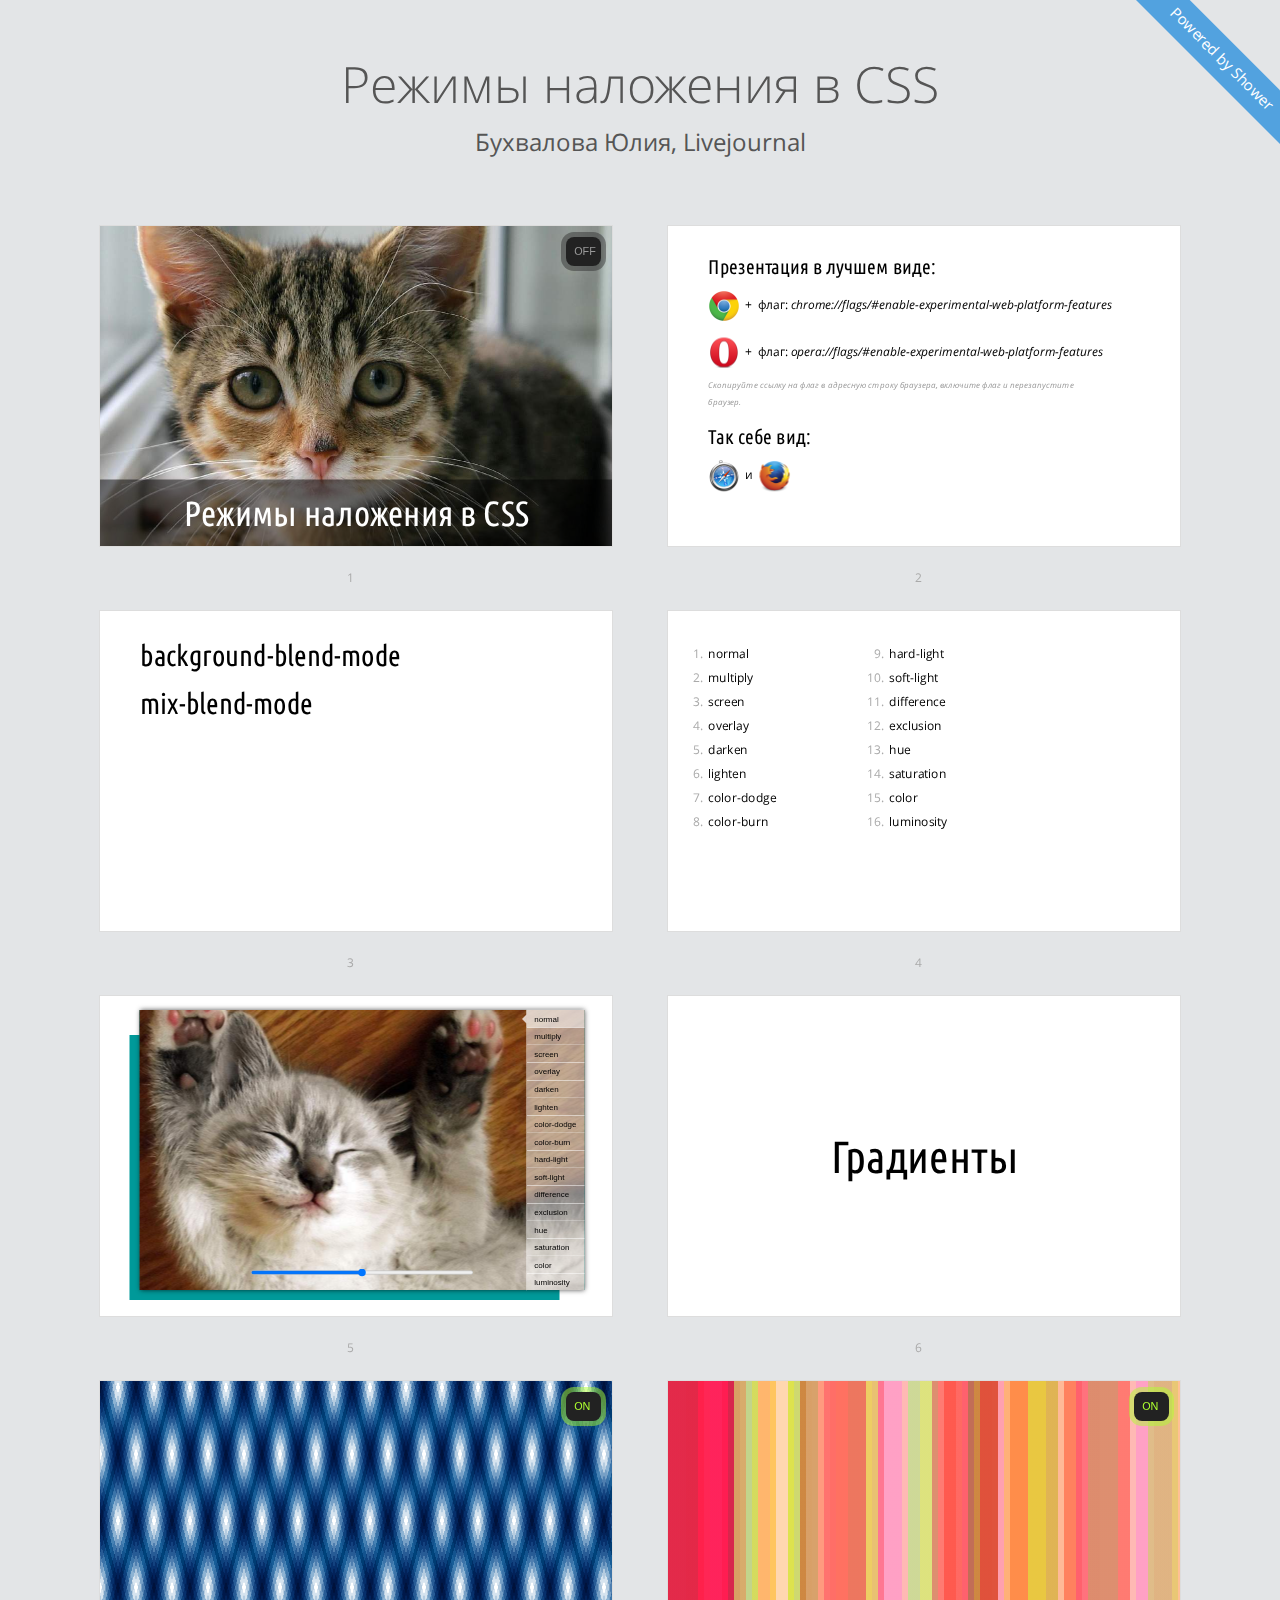
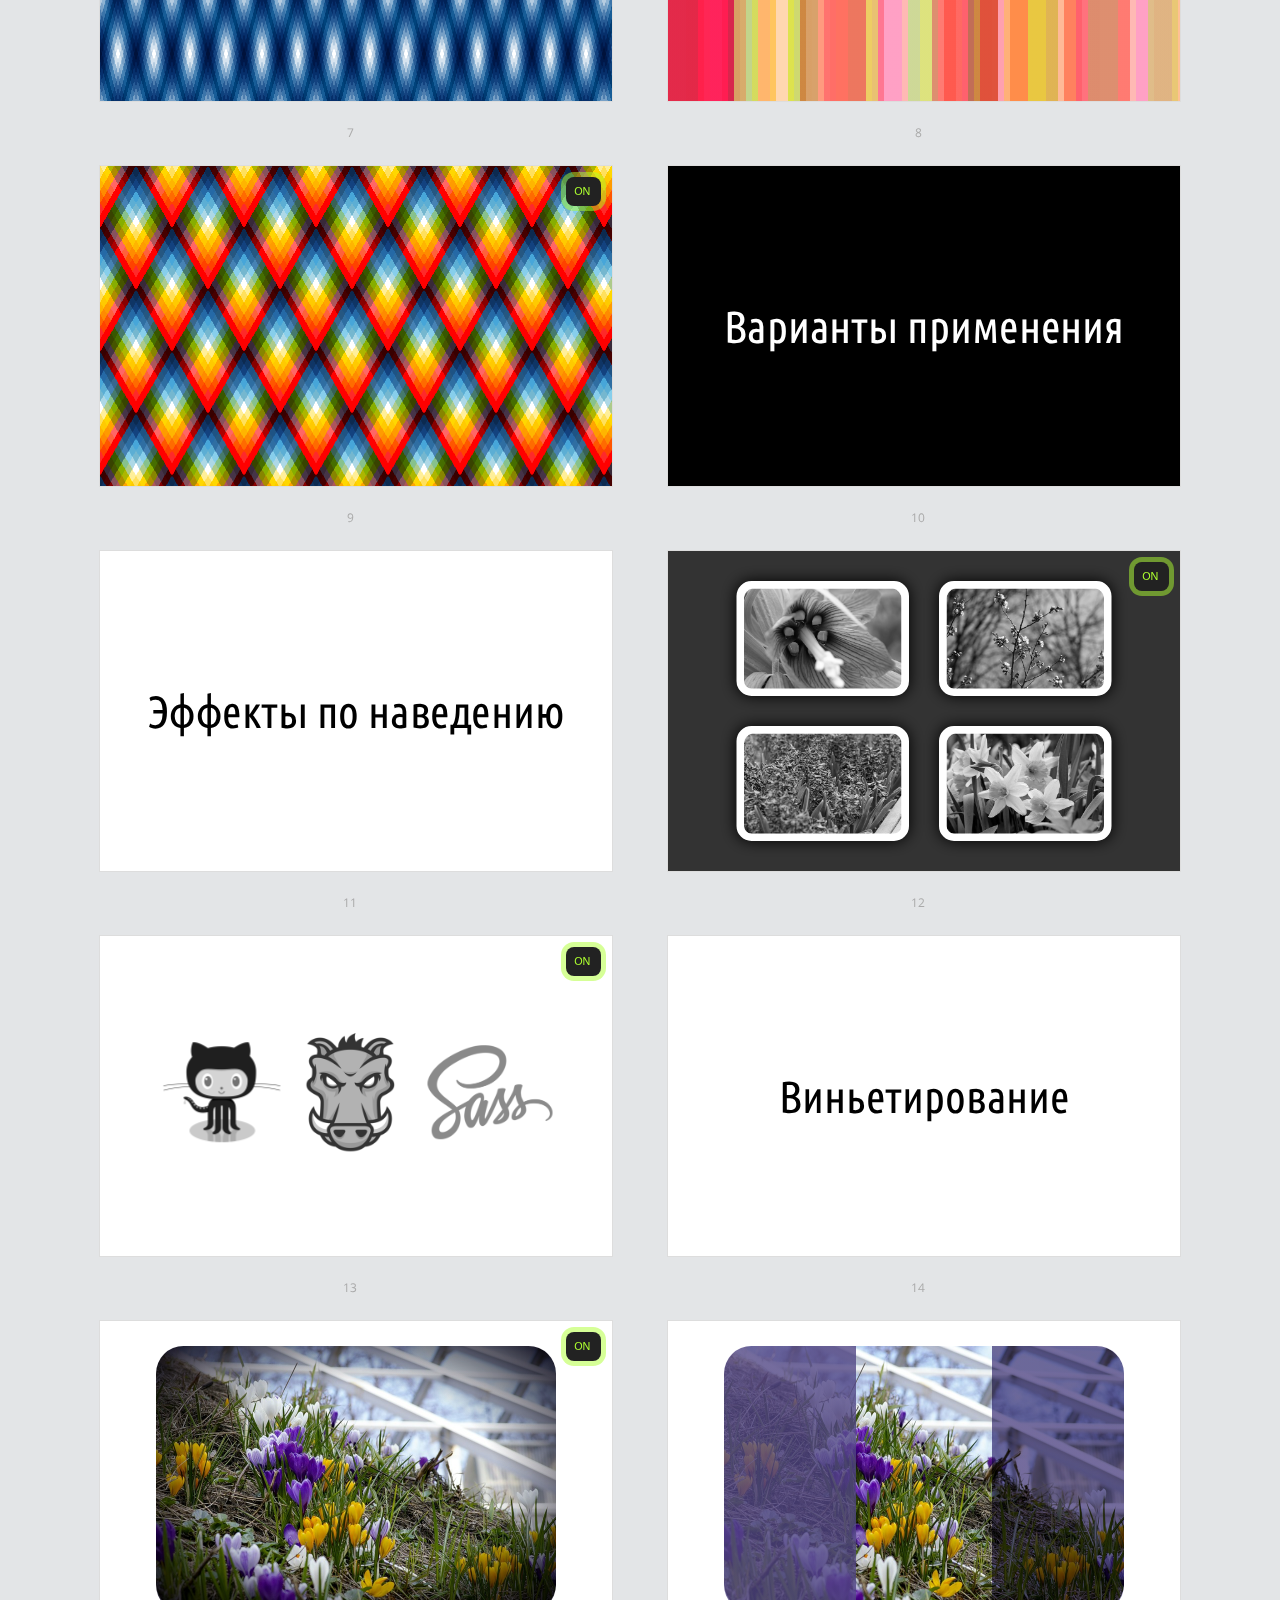
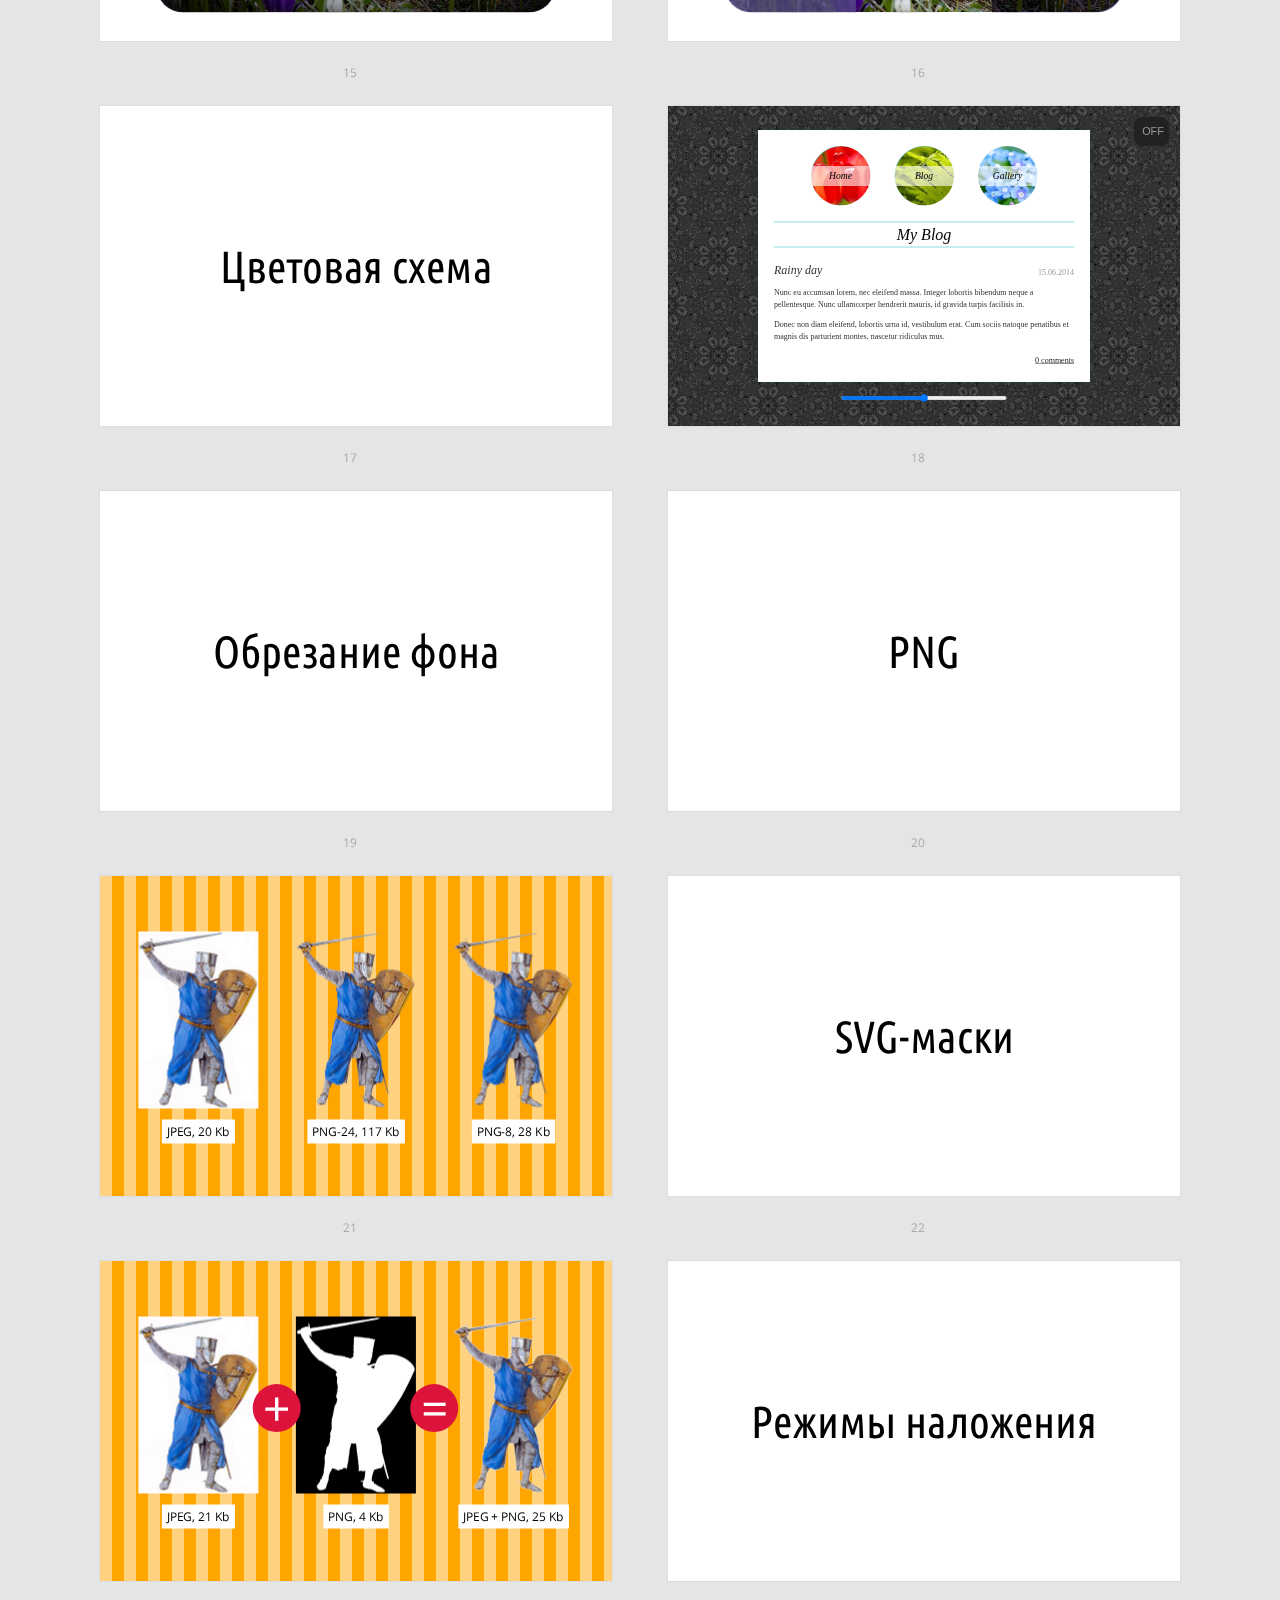
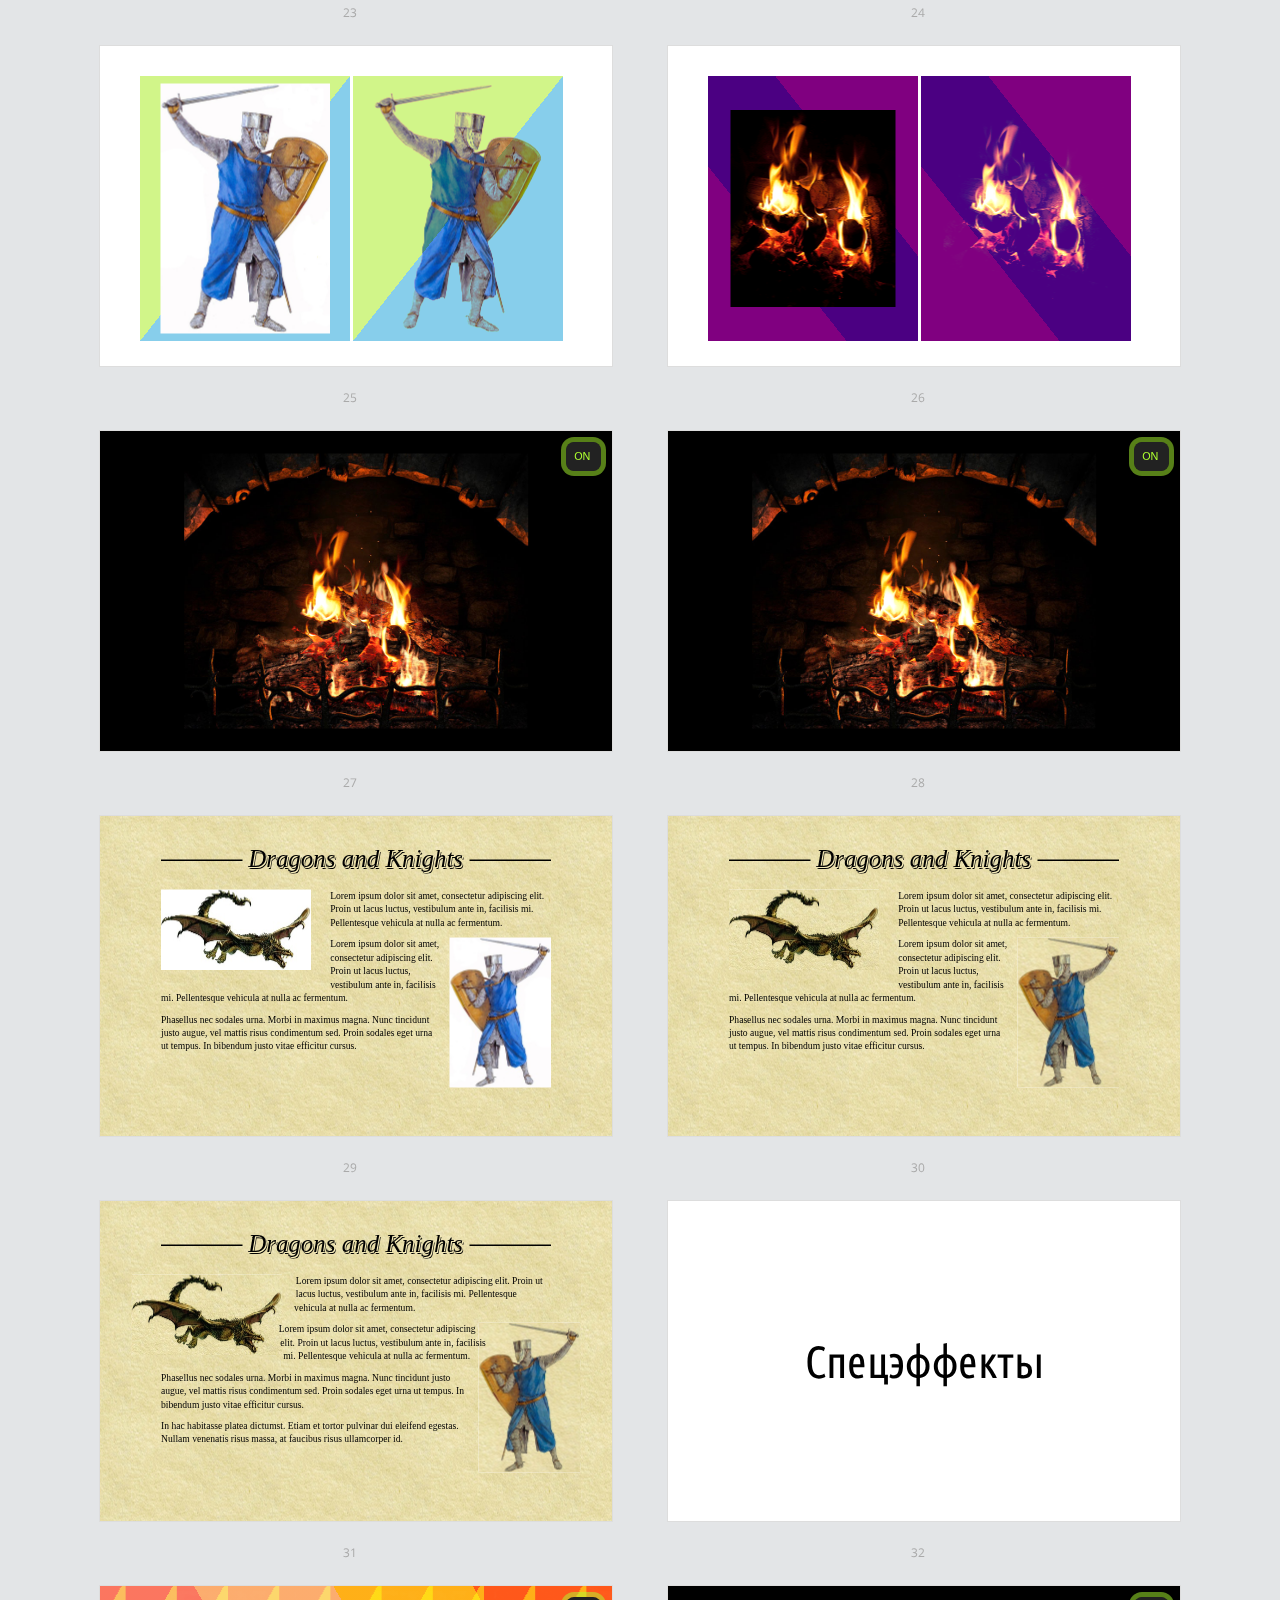
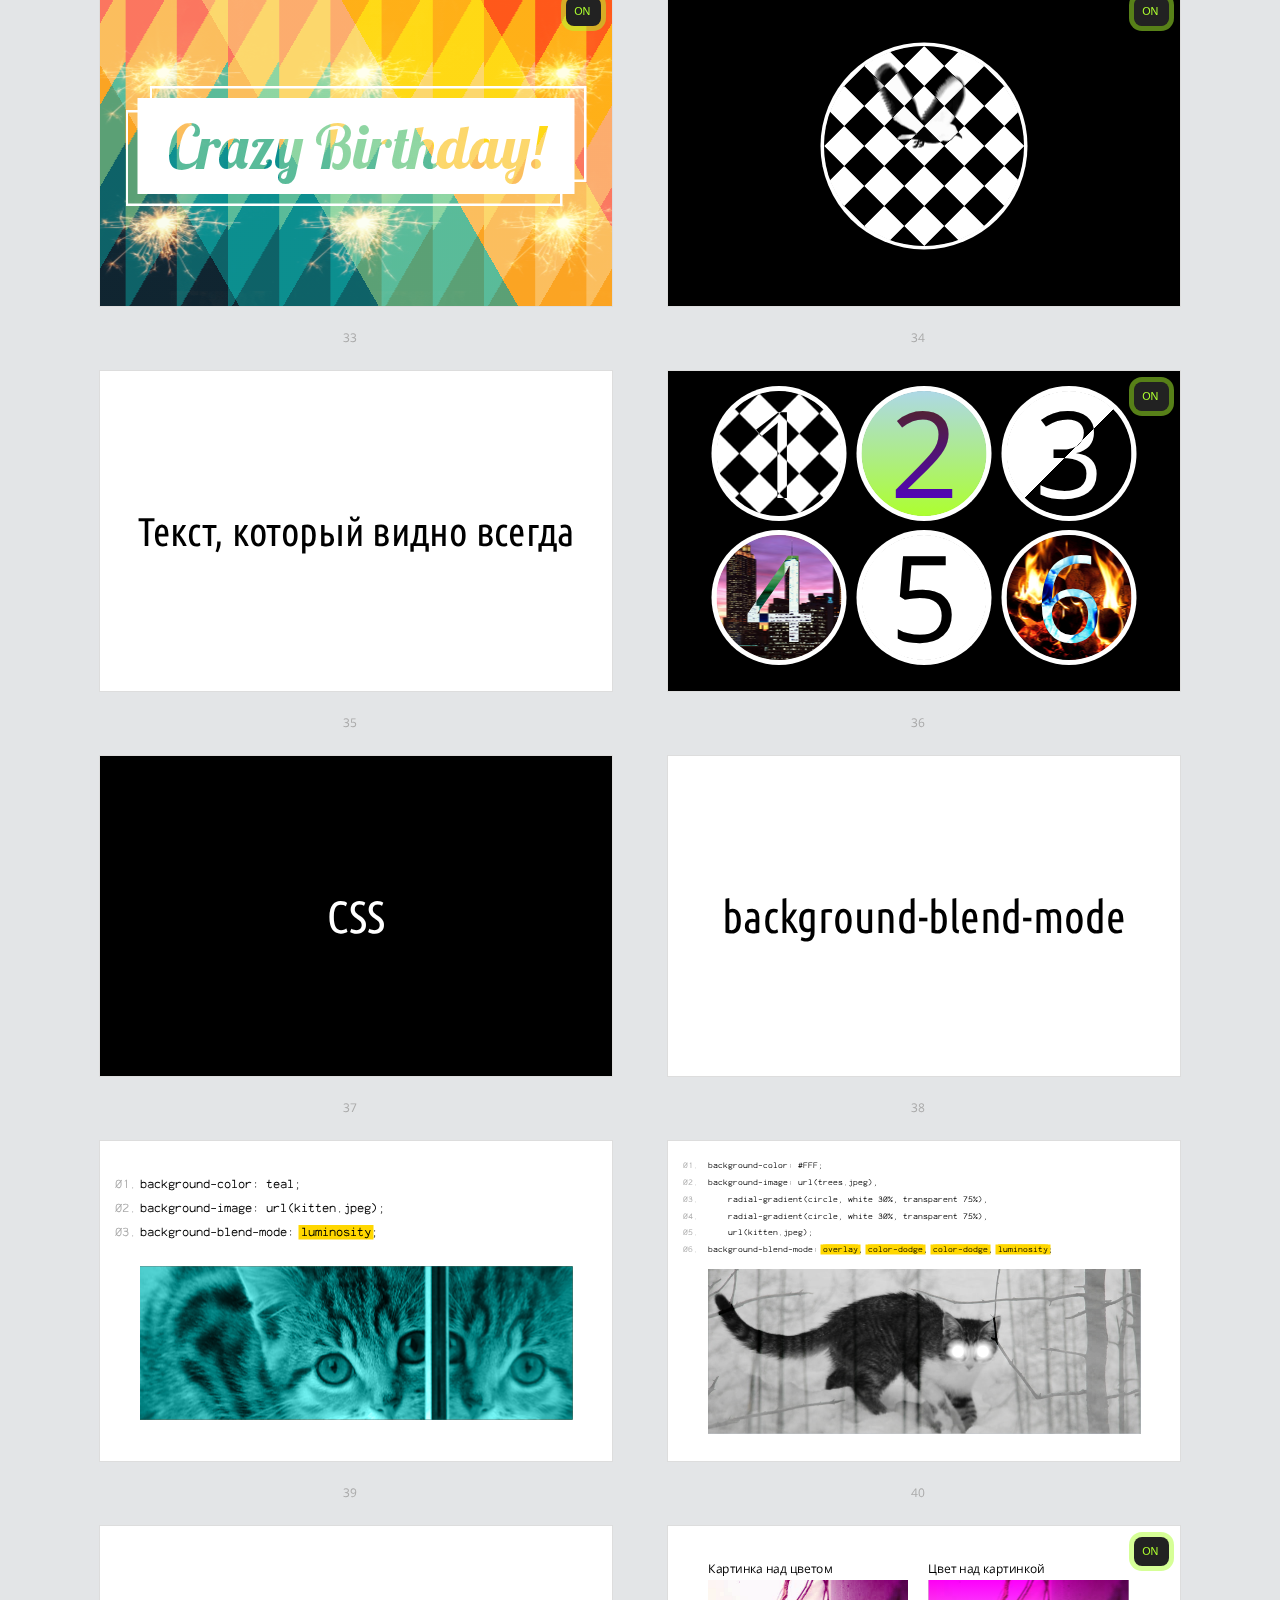
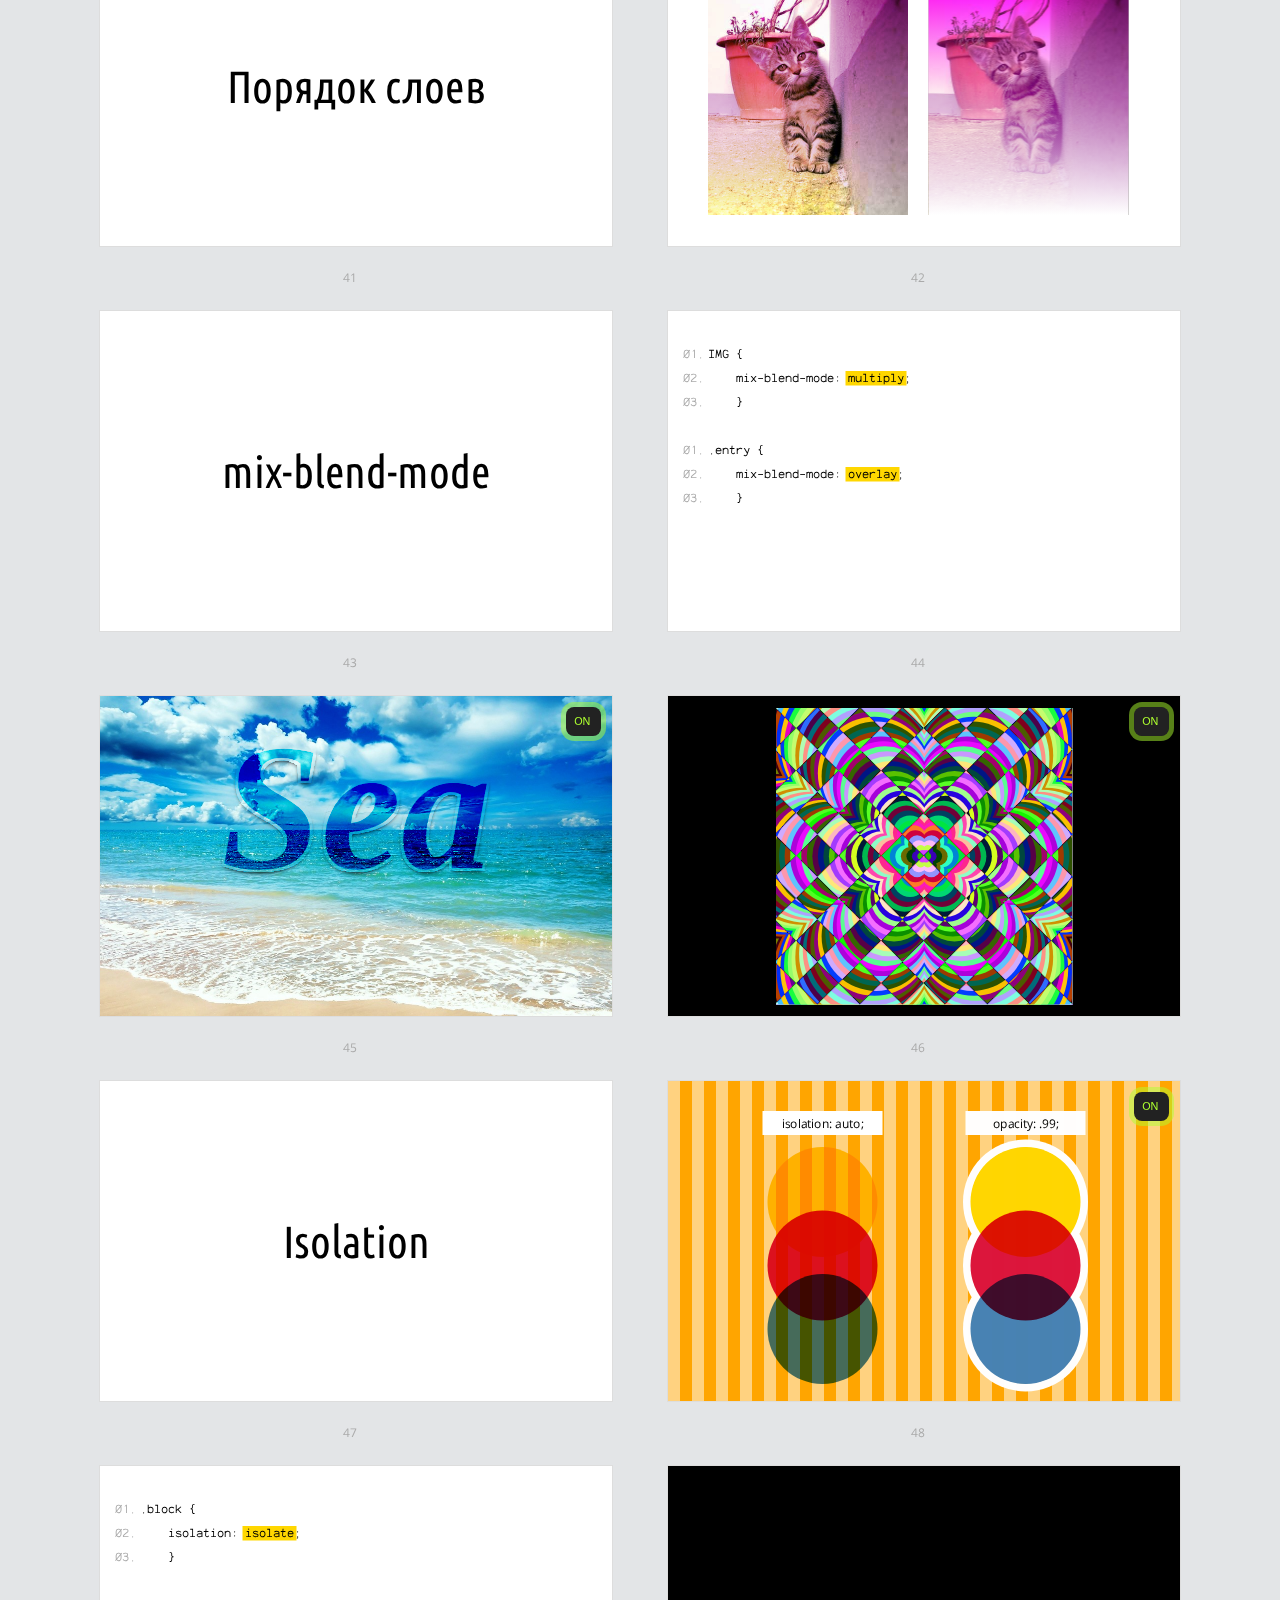
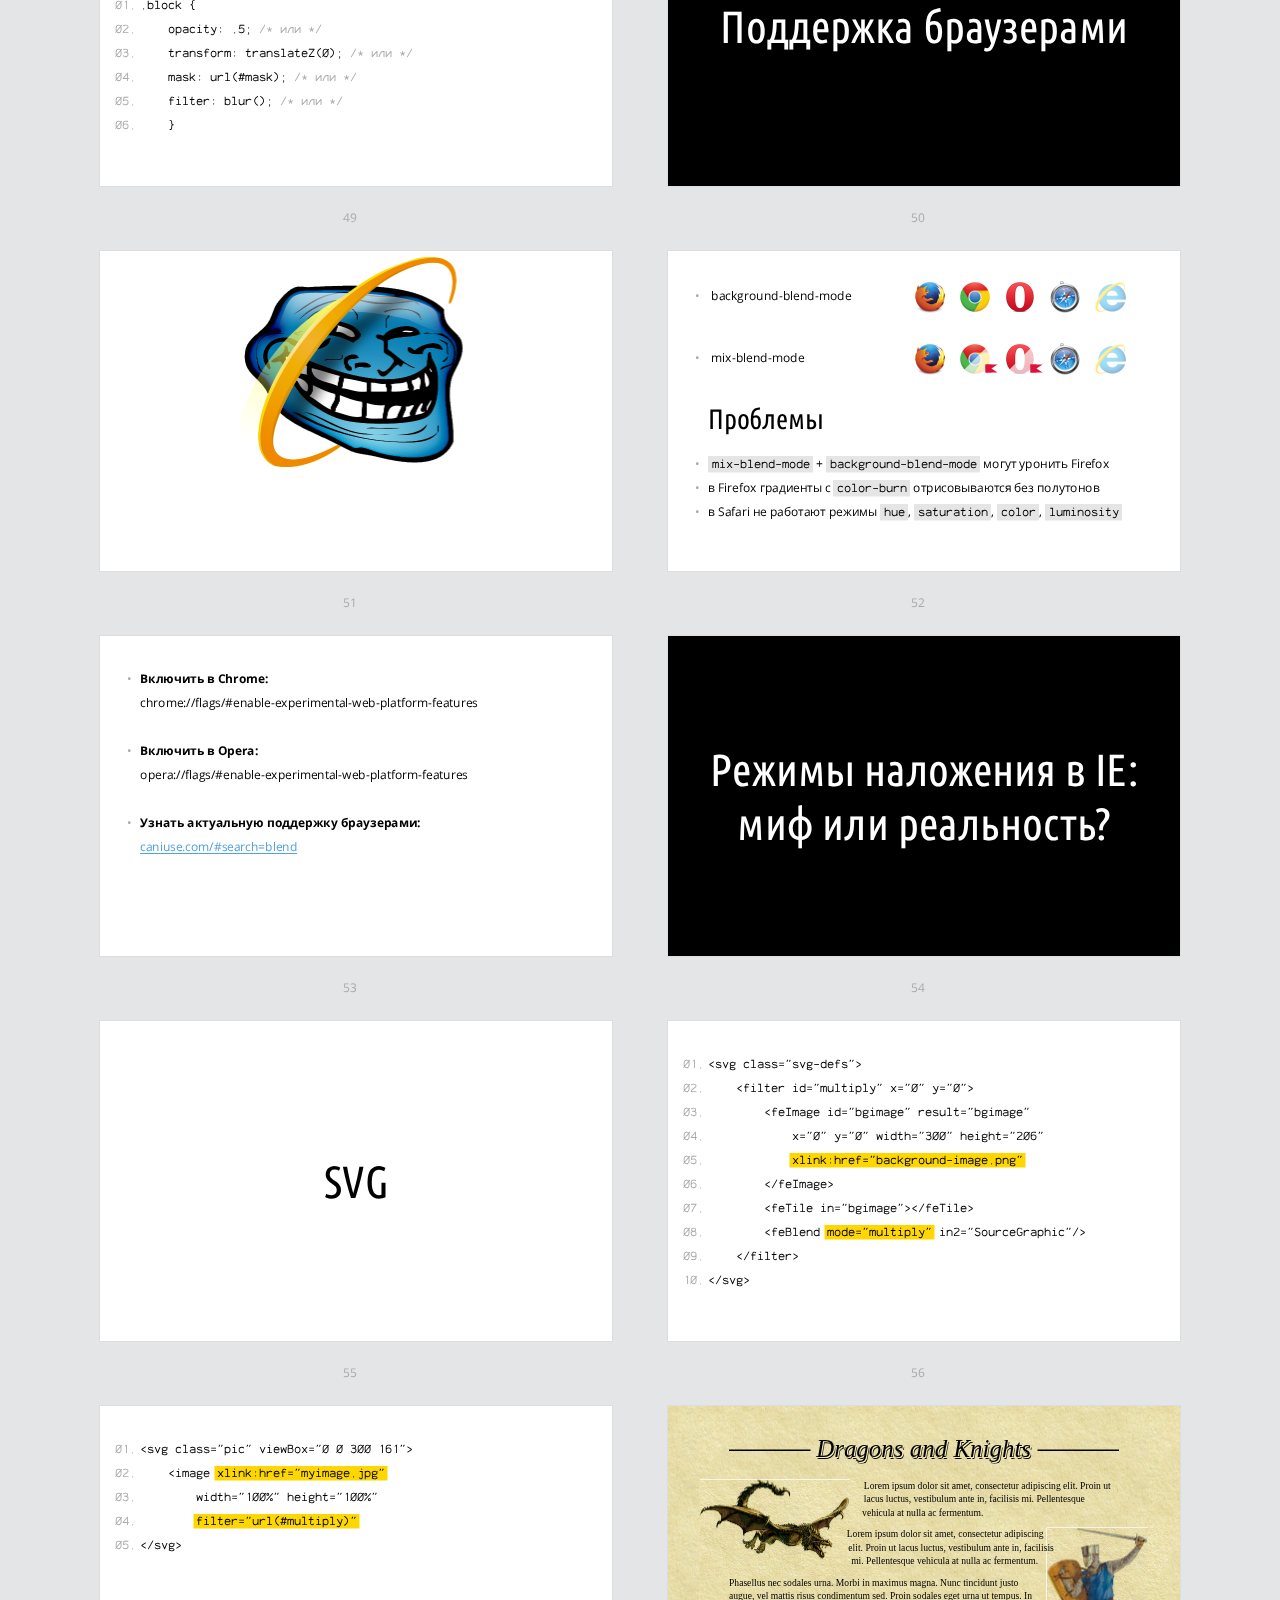
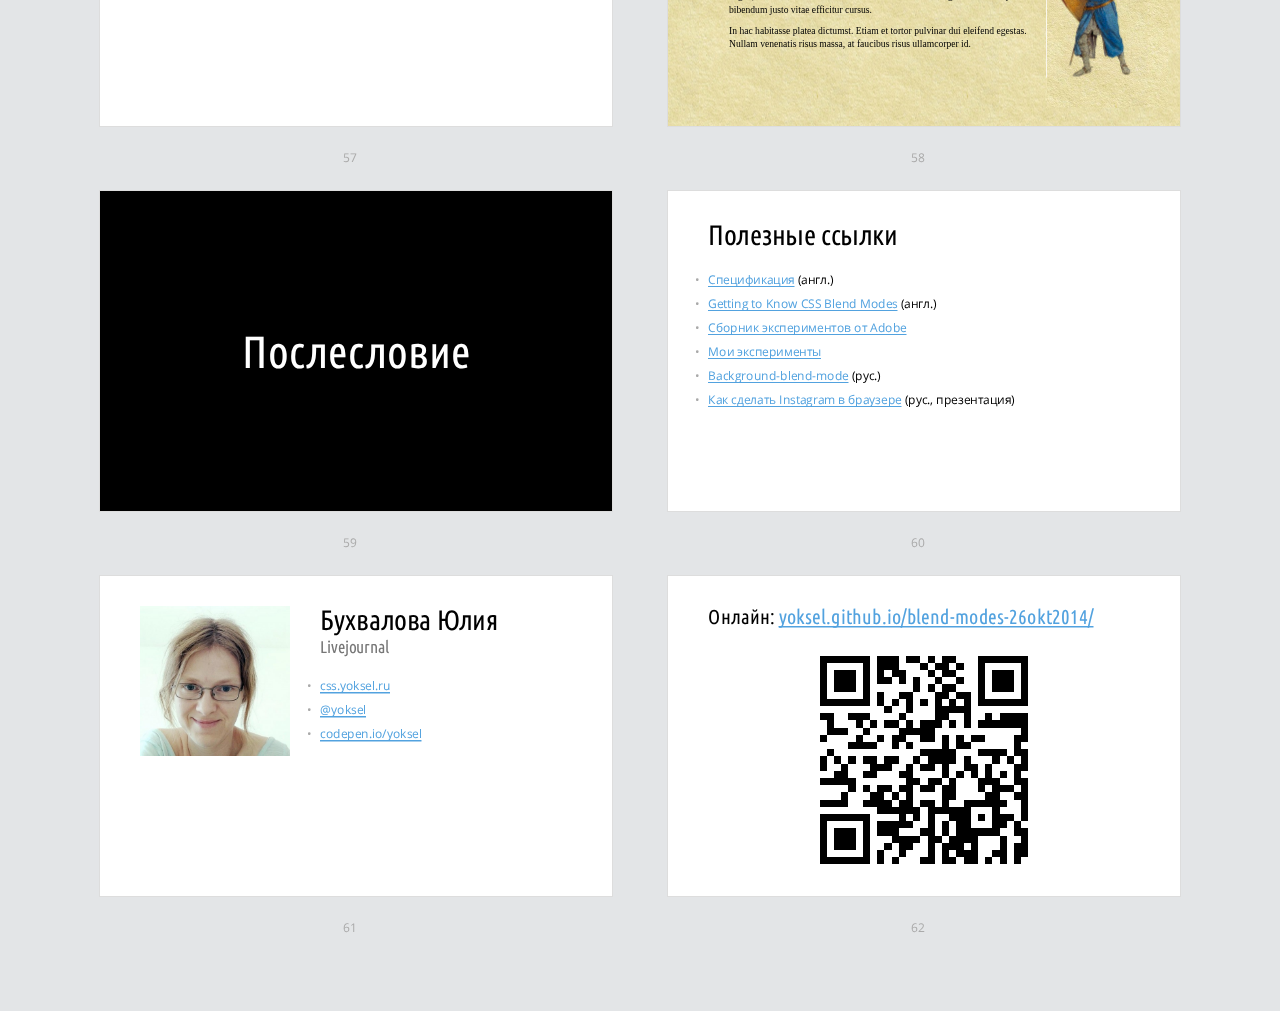
